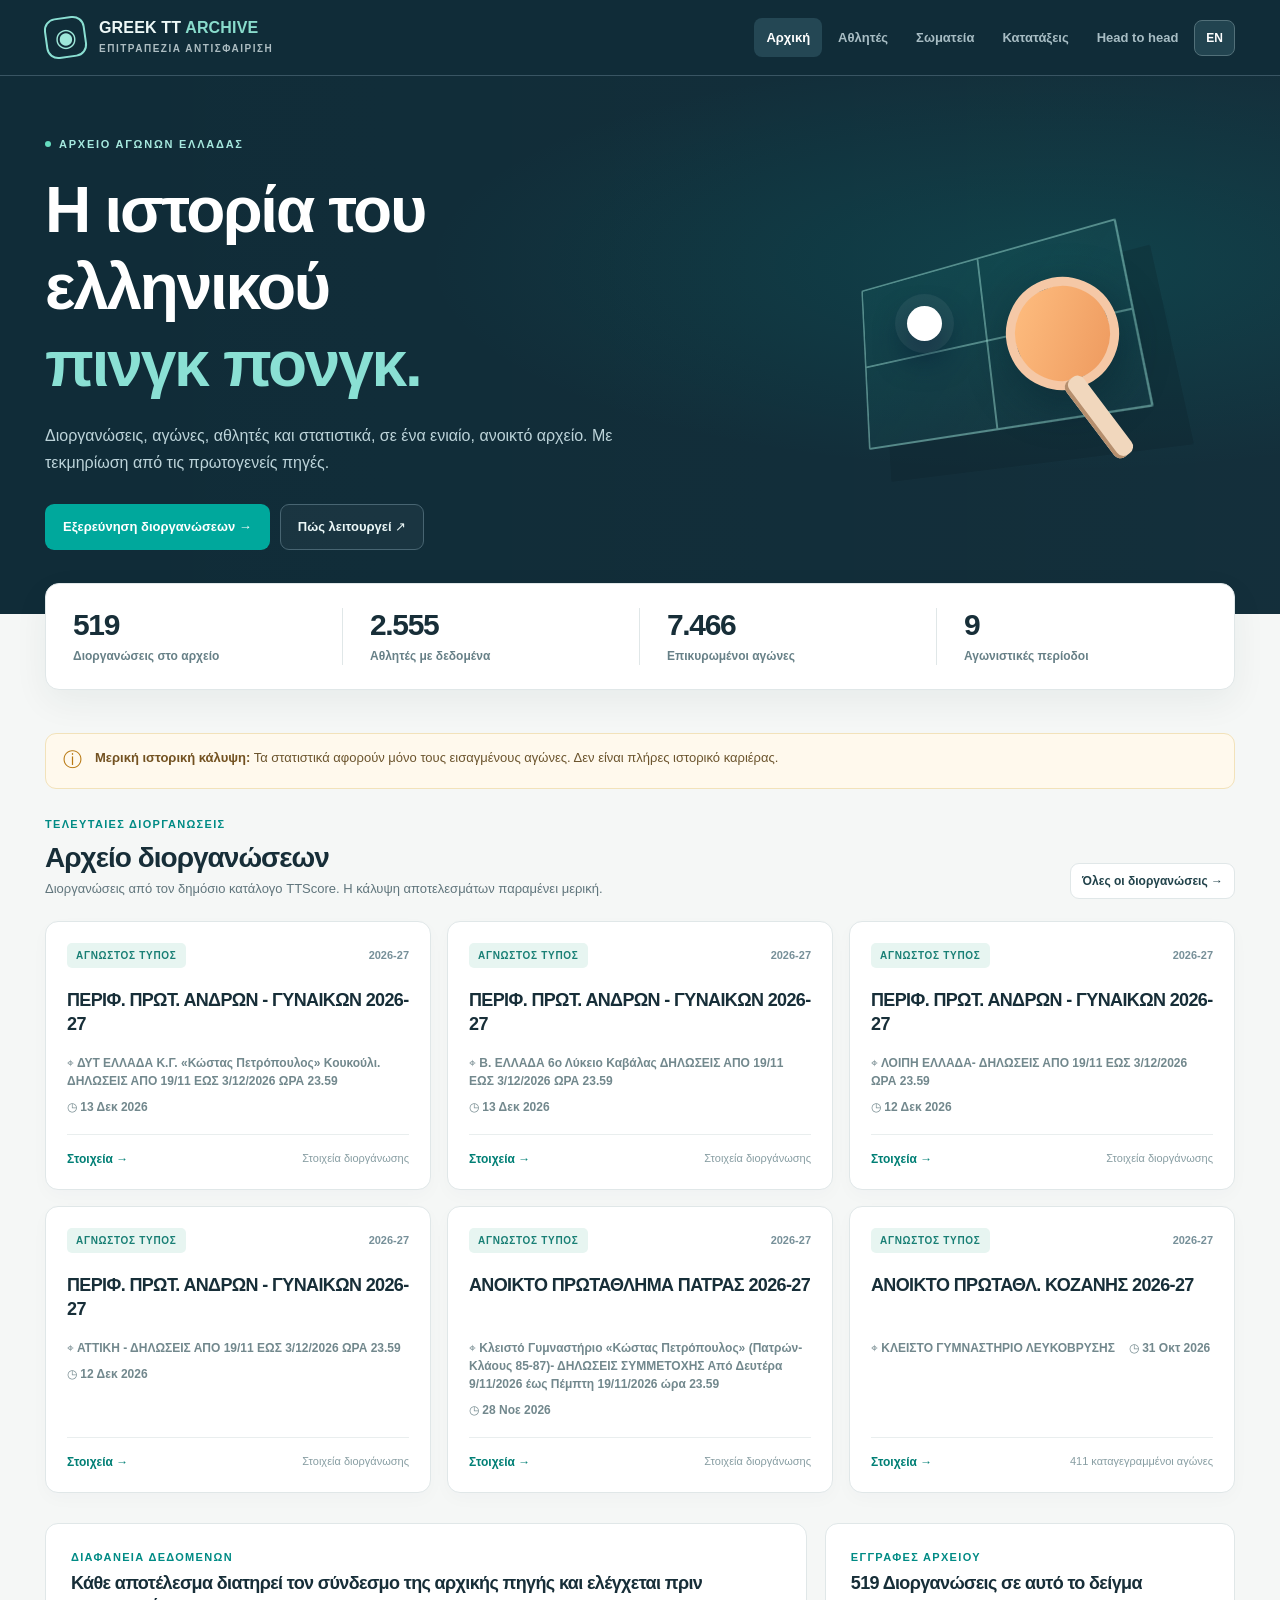
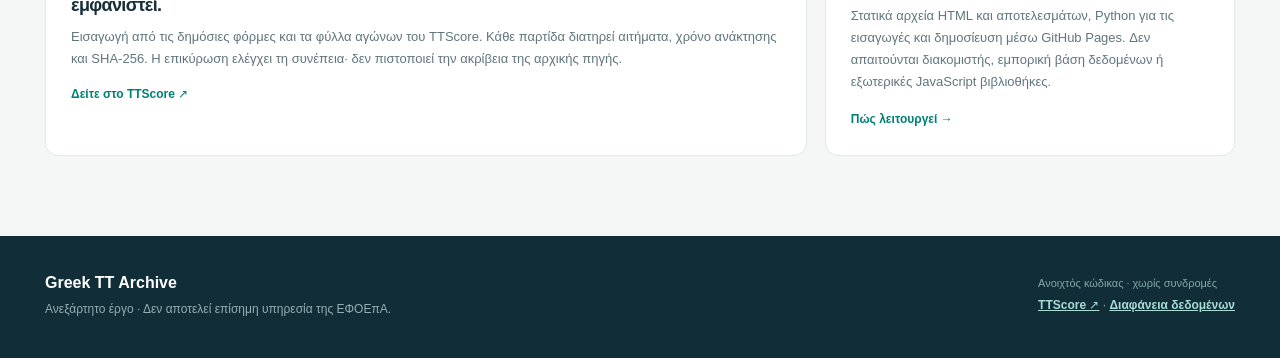
==== index.html @ 1d5e0891 "Publish 7,466 singles matches and announce archive updates Advance the resumable queue to 14 of 481 " ====
<!doctype html>
<html lang="el">
<head>
<meta charset="utf-8">
<meta name="viewport" content="width=device-width, initial-scale=1">
<meta name="color-scheme" content="light">
<meta name="theme-color" content="#102e3c">
<meta name="description" content="Ελληνικό αρχείο επιτραπέζιας αντισφαίρισης: διοργανώσεις, αποτελέσματα, προφίλ, στατιστικά και κατάταξη.">
<title>Greek TT Archive — Ελληνική Επιτραπέζια Αντισφαίριση</title>
<style>:root{--navy:#102c38;--navy2:#183e4a;--teal:#008b85;--teal2:#00b0a6;--ink:#172e38;--muted:#60757c;--line:#e0e7e8;--paper:#fff;--background:#f5f7f6;--orange:#f4ab61;--pill:#e8f6f2;--shadow:0 12px 35px rgba(16,44,56,.06);font-family:Inter,-apple-system,BlinkMacSystemFont,"Segoe UI",Roboto,"Noto Sans",Arial,sans-serif;font-synthesis:none}*{box-sizing:border-box}html{scroll-behavior:smooth}body{margin:0;background:var(--background);color:var(--ink);font-size:15px;line-height:1.5}button,input,select{font:inherit}button{cursor:pointer}button:focus-visible,a:focus-visible,input:focus-visible,select:focus-visible{outline:3px solid #f4ab61;outline-offset:2px}a{color:inherit;text-decoration:none}a:hover{text-decoration:none}svg{display:block}h1,h2,h3,p{margin-top:0}h1,h2,h3{line-height:1.2;letter-spacing:-.035em}h1{font-size:clamp(35px,5vw,64px);font-weight:760}h2{font-size:28px}h3{font-size:18px}p{color:var(--muted)}.container{width:min(1190px,calc(100% - 48px));margin:0 auto}.topbar{background:var(--navy);color:#edf8f7;border-bottom:1px solid #395563;position:sticky;top:0;z-index:50}.top-inner{display:flex;align-items:center;min-height:75px;justify-content:space-between;gap:20px}.brand{display:flex;align-items:center;gap:13px;min-width:0}.brandmark{width:41px;height:41px;border:2px solid #8adfd2;border-radius:12px;display:flex;align-items:center;justify-content:center;transform:rotate(-8deg);font-size:25px;flex-shrink:0;color:#9ee7d9}.brandmark span{transform:rotate(8deg)}.brandtitle{font-size:16px;font-weight:800;letter-spacing:.01em;line-height:1.1}.brandunder{font-size:10px;color:#adbdc2;letter-spacing:.15em;margin-top:5px;font-weight:700}.nav{display:flex;align-items:center;gap:4px}.navlink{background:transparent;color:#a8bdc4;border:0;border-radius:8px;padding:10px 12px;font-size:13px;font-weight:650;white-space:nowrap}.navlink:hover,.navlink.active{background:#244754;color:#fff}.lang{background:#224450;color:#fff;border:1px solid #527079;border-radius:8px;padding:8px 11px;font-size:12px;font-weight:800;white-space:nowrap}.navmobile{display:none}.hero{background:var(--navy);position:relative;color:#fff;overflow:hidden}.hero:before{content:"";position:absolute;inset:0;background:radial-gradient(ellipse at 82% 35%,rgba(0,175,164,.15),transparent 42%),linear-gradient(90deg,transparent,rgba(255,255,255,.014));pointer-events:none}.heroinner{position:relative;display:grid;grid-template-columns:minmax(0,1.15fr) minmax(240px,.85fr);align-items:center;min-height:376px;padding:54px 0 64px;gap:20px}.eyebrow{display:inline-flex;gap:8px;align-items:center;font-size:11px;font-weight:800;letter-spacing:.16em;text-transform:uppercase;color:#a6e9df;margin-bottom:20px}.tiny-dot{width:6px;height:6px;border-radius:50%;background:#65dcbf}.herocopy h1{max-width:740px;margin-bottom:19px}.herocopy h1 strong{color:#8ae0d4}.herocopy>p{color:#bcd3d9;max-width:615px;font-size:16px;line-height:1.7;margin-bottom:28px}.heroart{position:relative;min-height:260px;display:flex;justify-content:center;align-items:center}.court{width:290px;height:180px;position:relative;border:2px solid rgba(151,215,206,.5);transform:perspective(500px) rotateY(-23deg) rotateX(12deg) rotateZ(-12deg);border-radius:2px;background:linear-gradient(135deg,rgba(20,115,112,.16),rgba(52,135,132,.05));box-shadow:25px 35px 0 rgba(8,29,39,.25)}.court:before{content:"";position:absolute;width:2px;height:100%;background:rgba(151,215,206,.5);left:50%}.court:after{content:"";position:absolute;height:2px;width:100%;background:rgba(151,215,206,.5);top:50%}.racket{position:absolute;width:113px;height:113px;background:linear-gradient(130deg,#ffbf81,#ed985d);border:9px solid #f5c8a6;border-radius:50%;transform:rotate(-22deg);left:54%;top:26%;box-shadow:0 14px 45px #051b2670}.racket:after{content:"";position:absolute;height:95px;width:22px;background:#f1d7bd;border-radius:8px;top:91px;left:39px;transform:rotate(-15deg);box-shadow:inset 4px 0 #b68f6e}.ball{position:absolute;width:35px;height:35px;background:white;border-radius:50%;left:34%;top:37%;box-shadow:0 0 0 12px rgba(255,255,255,.06),0 15px 32px #061e36}.heroact{display:flex;gap:10px;align-items:center;flex-wrap:wrap}.primary-btn,.light-btn,.ghost-btn{border-radius:9px;padding:12px 17px;display:inline-flex;gap:8px;align-items:center;justify-content:center;font-size:13px;font-weight:800;border:1px solid transparent;transition:transform .15s,background .15s}.primary-btn{background:#00a89c;color:white}.primary-btn:hover{background:#008e83;transform:translateY(-1px)}.light-btn{color:#ecf8f8;border-color:#486572;background:rgba(255,255,255,.04)}.light-btn:hover{background:rgba(255,255,255,.12)}.ghost-btn{background:#fff;border-color:var(--line);color:#21424a}.ghost-btn:hover{background:#eef5f4}.ghost-btn.small{font-size:12px;padding:8px 11px}.stats-band{margin-top:-31px;position:relative;z-index:2;background:#fff;border:1px solid var(--line);border-radius:14px;box-shadow:var(--shadow);display:grid;grid-template-columns:repeat(4,1fr);padding:24px 0}.stat{padding:0 27px;border-right:1px solid var(--line)}.stat:last-child{border:0}.stat .statnum{font-size:30px;letter-spacing:-.045em;font-weight:800;line-height:1.1}.stat .statlabel{font-size:12px;color:#678087;font-weight:700;margin-top:6px}.main{padding:43px 0 80px}.paneltop{display:flex;justify-content:space-between;align-items:flex-end;gap:16px;margin-bottom:22px}.kicker{display:block;color:var(--teal);font-weight:800;letter-spacing:.12em;font-size:11px;text-transform:uppercase;margin-bottom:8px}.paneltop h2{margin-bottom:4px}.paneltop p{margin:5px 0 0;font-size:13px}.section-title{margin:0}.statusbox{padding:14px 17px;background:#fff9ed;border:1px solid #f2e2ba;border-radius:11px;display:flex;gap:13px;align-items:flex-start;color:#6b542d;font-size:13px;margin-bottom:27px}.statusbox .circle{color:#b87811;font-size:19px;margin-top:-2px}.statusbox strong{color:#735221}.statusbox a{text-decoration:underline}.filters{display:flex;flex-wrap:wrap;align-items:center;gap:9px;margin-bottom:22px}.control{appearance:none;padding:11px 13px;border:1px solid #d9e3e3;background:white;border-radius:9px;color:#29404a;min-height:43px;font-weight:550}.control[type="search"]{min-width:260px;flex:1}.control:focus{outline:2px solid #9bded4;outline-offset:1px}.chip{border:1px solid var(--line);background:white;color:#49646c;font-weight:700;padding:9px 13px;border-radius:999px;white-space:nowrap;font-size:12px}.chip.active,.chip:hover{background:#e1f3ef;color:#007b74;border-color:#b7e2d9}.cards{display:grid;grid-template-columns:repeat(3,minmax(0,1fr));gap:16px}.event-card,.person-card,.club-card{background:white;border:1px solid var(--line);border-radius:13px;padding:21px;box-shadow:0 6px 18px #16394406;display:flex;flex-direction:column;min-width:0;transition:transform .15s,border .15s}.event-card:hover,.person-card:hover,.club-card:hover{border-color:#acd5cd;transform:translateY(-2px)}.event-card-top{display:flex;align-items:center;justify-content:space-between;gap:8px;margin-bottom:20px}.tag{font-size:10px;font-weight:800;letter-spacing:.07em;text-transform:uppercase;padding:5px 9px;border-radius:5px;background:#e7f5f1;color:#197f75}.tag.league{background:#e8effc;color:#42629a}.tag.cup{background:#fff0de;color:#ab611e}.tag.finals{background:#f3e9fb;color:#8c55a4}.date{font-size:11px;color:#779099;font-weight:700}.event-card h3{font-size:18px;line-height:1.35;min-height:51px;margin-bottom:15px;overflow-wrap:anywhere}.event-card-meta{display:flex;flex-wrap:wrap;gap:8px 14px;color:#72888d;font-size:12px;font-weight:600;margin-bottom:18px}.event-card-foot{border-top:1px solid #e9eeee;margin-top:auto;padding-top:15px;display:flex;justify-content:space-between;align-items:center;gap:10px}.text-link{border:0;background:none;padding:0;color:#007f75;font-weight:800;font-size:12px;cursor:pointer;display:inline-flex;align-items:center;gap:5px}.text-link:hover{text-decoration:underline}.smallmuted{color:#879da2;font-size:11px}.proof{display:inline-flex;gap:5px;align-items:center;color:#4f857e;font-weight:750;font-size:11px}.empty{padding:55px 30px;text-align:center;background:#fff;border:1px dashed #d1dcdb;border-radius:13px;grid-column:1/-1}.empty .empty-icon{font-size:36px;opacity:.6;margin-bottom:12px}.empty h3{margin:0 0 9px}.empty p{max-width:490px;margin:0 auto 17px;font-size:13px}.info-grid{display:grid;grid-template-columns:1.3fr .7fr;gap:18px;margin-top:30px}.white-panel{background:#fff;border:1px solid var(--line);border-radius:13px;padding:25px}.white-panel h3{margin-bottom:10px}.white-panel p{font-size:13px;line-height:1.7}.white-panel ul{padding-left:20px;color:#637780;font-size:13px;line-height:1.8}.white-panel ul li::marker{color:var(--teal)}.breadcrumbs{display:flex;align-items:center;gap:8px;font-size:12px;color:#678189;margin-bottom:23px;flex-wrap:wrap}.breadcrumbs a{color:#16847b}.title-detail{font-size:clamp(28px,4vw,44px);margin-bottom:14px}.detail-sub{font-size:14px;color:#637d84}.detailhead{background:#fff;border:1px solid var(--line);border-radius:14px;padding:30px;margin-bottom:24px}.detailhead-top{display:flex;gap:20px;justify-content:space-between;align-items:start}.detail-title-area{max-width:750px}.detail-chips{display:flex;flex-wrap:wrap;gap:8px;margin:14px 0}.detail-chips span{font-size:12px;color:#526b72;background:#f1f6f5;padding:7px 10px;border-radius:7px}.subtabs{display:flex;gap:6px;border-bottom:1px solid var(--line);margin:10px 0 22px;flex-wrap:wrap}.subtab{background:none;border:none;border-bottom:2px solid transparent;padding:12px 15px;color:#698087;font-size:12px;font-weight:800}.subtab.active{border-color:var(--teal);color:var(--teal)}.results-grid{display:grid;grid-template-columns:repeat(3,minmax(0,1fr));gap:12px;margin-bottom:24px}.metric{background:white;border:1px solid var(--line);padding:21px;border-radius:11px}.metric span{display:block;color:#6e858a;font-size:12px;font-weight:650;margin-bottom:7px}.metric strong{font-size:29px;font-weight:800;letter-spacing:-.04em}.table-wrap{overflow-x:auto;border-radius:12px;border:1px solid var(--line);background:white}table{border-collapse:collapse;width:100%;font-size:13px}thead{background:#f1f6f5}th{font-size:11px;text-transform:uppercase;letter-spacing:.04em;text-align:left;color:#637a80;padding:13px 17px;white-space:nowrap}td{padding:13px 17px;border-top:1px solid #edf1f1;color:#314c54;vertical-align:middle}tr:hover td{background:#fbfdfd}td a{color:#00887e;font-weight:750}.score{display:inline-block;padding:4px 10px;background:#e7f5ef;border-radius:7px;font-weight:800;color:#00857a}.muted-score{background:#f2f4f4;color:#84959a}.smalltext{font-size:11px;color:#6f858c}.link-row{display:flex;flex-wrap:wrap;gap:10px;margin-top:15px}.listrow{display:flex;align-items:center;justify-content:space-between;gap:10px;background:#fff;padding:14px 18px;border-bottom:1px solid #e8eeee}.listrow:last-child{border:0}.round-icon{width:36px;height:36px;border-radius:10px;background:#e7f4f0;color:#007e73;display:flex;align-items:center;justify-content:center;font-size:16px;font-weight:800;flex-shrink:0}.listname{font-weight:750;font-size:14px}.listmeta{font-size:11px;color:#6e8189;margin-top:3px}.listmain{display:flex;gap:12px;align-items:center;min-width:0}.compare-selects{display:grid;grid-template-columns:1fr 48px 1fr;align-items:center;gap:13px;margin-bottom:25px}.compare-selects select{width:100%;padding:15px;border:1px solid var(--line);border-radius:10px;background:white}.versus{text-align:center;font-weight:800;color:#719095}.compareline{display:flex;justify-content:space-between;align-items:center;gap:20px;font-weight:750}.comparebar{display:flex;height:13px;overflow:hidden;border-radius:15px;background:#e8eeee;margin:10px 0 22px}.comparebar span:first-child{background:#168f83}.comparebar span:last-child{background:#f3ae7a}.source-note{color:#81959b;font-size:11px;line-height:1.6}.footer{background:#112d38;color:#b9d0d5;padding:35px 0}.footer-inner{display:flex;justify-content:space-between;align-items:center;gap:20px;flex-wrap:wrap}.footer strong{color:#fff}.footer p{color:#96aeb4;font-size:12px;margin:5px 0}.footer a{color:#a7ddd5;text-decoration:underline}.searchpanel{background:white;border:1px solid var(--line);border-radius:14px;padding:18px;margin-bottom:25px;box-shadow:var(--shadow)}.searchpanel input{background:#f8fbfa;width:100%;padding:13px 16px;border:1px solid #dae5e5;border-radius:8px}.searchresults{margin-top:9px}.searchresults:empty{display:none}.search-hit{display:flex;justify-content:space-between;gap:10px;padding:11px;border-radius:7px;align-items:center}.search-hit:hover{background:#edf8f6}.search-hit span{font-weight:750;font-size:13px}.search-hit small{font-size:10px;color:#6e858b}.eyelabel{font-size:11px;letter-spacing:.12em;text-transform:uppercase;font-weight:850;color:#66838a}.progress{display:flex;gap:10px;margin-top:8px;flex-wrap:wrap}.progress span{font-size:11px;padding:6px 10px;background:#eef4f3;border-radius:6px;color:#627c83}.section-header{display:flex;align-items:center;justify-content:space-between;gap:16px;margin:28px 0 15px}.section-header h3{margin:0}.pagination{display:flex;gap:5px;margin-top:20px;align-items:center;justify-content:center}.pagination button{border:1px solid #dde6e6;background:white;border-radius:7px;padding:8px 12px;color:#4c646b}.pagination button.active{background:#e0f3ef;border-color:#9acdc2;color:#00796f}.footer-code{color:#82aaa9;font-size:11px}.toast{position:fixed;bottom:22px;right:22px;background:#173c45;color:#fff;padding:14px 19px;border-radius:11px;z-index:100;box-shadow:0 12px 35px #0002}.sr-only{position:absolute;width:1px;height:1px;padding:0;margin:-1px;overflow:hidden;clip:rect(0,0,0,0);white-space:nowrap;border:0}@media (max-width:940px){.navlink{font-size:12px;padding:9px 8px}.brandunder{letter-spacing:.07em}.cards{grid-template-columns:repeat(2,minmax(0,1fr))}.heroart{transform:scale(.83)}.info-grid{grid-template-columns:1fr}.heroinner{grid-template-columns:1.2fr .8fr}}@media (max-width:700px){.container{width:min(100% - 30px,1190px)}.top-inner{min-height:67px}.nav{gap:2px;overflow-x:auto;max-width:calc(100vw - 175px)}.navlink{display:none}.navlink.navmobile{display:inline-block}.lang{font-size:11px}.brandtitle{font-size:13px}.brandunder{font-size:8px}.brandmark{width:34px;height:34px;font-size:20px}.heroinner{grid-template-columns:1fr;min-height:auto;padding:49px 0 69px}.herocopy h1{font-size:41px}.herocopy>p{font-size:14px}.heroart{display:none}.stats-band{grid-template-columns:repeat(2,1fr);padding:13px 0}.stat{padding:13px 20px}.stat:nth-child(2){border:0}.stat:nth-child(-n+2){border-bottom:1px solid var(--line)}.statnum{font-size:25px!important}.main{padding-top:32px}.cards{grid-template-columns:1fr}.paneltop{align-items:flex-start}.detailhead{padding:21px}.detailhead-top{flex-direction:column}.title-detail{font-size:30px}.results-grid{grid-template-columns:repeat(3,minmax(0,1fr))}.metric{padding:15px 10px}.metric strong{font-size:22px}.compare-selects{grid-template-columns:1fr}.versus{padding:0}.control[type="search"]{min-width:100%}.filters select{flex:1}.white-panel{padding:19px}.footer-inner{align-items:start;flex-direction:column}.event-card h3{min-height:0}}@media (prefers-reduced-motion:reduce){*,*:before,*:after{scroll-behavior:auto!important;transition:none!important}}
/* Keep all sections reachable on mobile; allow the navigation row to scroll. */
body{font-size:16px}.smalltext,.source-note,.listmeta,.progress span{font-size:13px}
button:disabled{opacity:.45;cursor:default}details{font-size:13px;max-width:220px}summary{cursor:pointer;color:var(--teal)}
@media(max-width:700px){.top-inner{flex-wrap:wrap;padding:10px 0;gap:8px}.nav{width:100%;max-width:100%;padding-bottom:4px}.navlink,.navlink.navmobile{display:inline-block;font-size:13px;flex-shrink:0}.brandunder{font-size:10px}.compare-selects select{min-width:0}.filters{flex-wrap:wrap}.statusbox{font-size:14px}}
.brandtitle,.brandunder{display:block}
</style>
</head>
<body>
<div id="app"></div>
<script type="application/json" id="site-data">{"events":[{"id":"ttscore-902","name":"ΠΕΡΙΦ. ΠΡΩΤ. ΑΝΔΡΩΝ - ΓΥΝΑΙΚΩΝ 2026-27","season":"2026-27","source_url":"https://app.ttscore.io/customer/24/event/902","end_date":"2026-12-13","region":"ΔΥΤ ΕΛΛΑΔΑ Κ.Γ. «Κώστας Πετρόπουλος» Κουκούλι. ΔΗΛΩΣΕΙΣ ΑΠΟ 19/11 ΕΩΣ 3/12/2026 ΩΡΑ 23.59","source_id":"400095ff0ee1d9a1676d32fa2992d3f78aff692ab678dc8ab12194669a68dca1","source_status":"retrieved_event_metadata","start_date":"2026-12-13","type":""},{"id":"ttscore-900","name":"ΠΕΡΙΦ. ΠΡΩΤ. ΑΝΔΡΩΝ - ΓΥΝΑΙΚΩΝ 2026-27","season":"2026-27","source_url":"https://app.ttscore.io/customer/24/event/900","end_date":"2026-12-13","region":"Β. ΕΛΛΑΔΑ 6ο Λύκειο Καβάλας ΔΗΛΩΣΕΙΣ ΑΠΟ 19/11 ΕΩΣ 3/12/2026 ΩΡΑ 23.59","source_id":"400095ff0ee1d9a1676d32fa2992d3f78aff692ab678dc8ab12194669a68dca1","source_status":"retrieved_event_metadata","start_date":"2026-12-13","type":""},{"id":"ttscore-903","name":"ΠΕΡΙΦ. ΠΡΩΤ. ΑΝΔΡΩΝ - ΓΥΝΑΙΚΩΝ 2026-27","season":"2026-27","source_url":"https://app.ttscore.io/customer/24/event/903","end_date":"2026-12-13","region":"ΛΟΙΠΗ ΕΛΛΑΔΑ- ΔΗΛΩΣΕΙΣ ΑΠΟ 19/11 ΕΩΣ 3/12/2026 ΩΡΑ 23.59","source_id":"400095ff0ee1d9a1676d32fa2992d3f78aff692ab678dc8ab12194669a68dca1","source_status":"retrieved_event_metadata","start_date":"2026-12-12","type":""},{"id":"ttscore-901","name":"ΠΕΡΙΦ. ΠΡΩΤ. ΑΝΔΡΩΝ - ΓΥΝΑΙΚΩΝ 2026-27","season":"2026-27","source_url":"https://app.ttscore.io/customer/24/event/901","end_date":"2026-12-13","region":"ΑΤΤΙΚΗ - ΔΗΛΩΣΕΙΣ ΑΠΟ 19/11 ΕΩΣ 3/12/2026 ΩΡΑ 23.59","source_id":"400095ff0ee1d9a1676d32fa2992d3f78aff692ab678dc8ab12194669a68dca1","source_status":"retrieved_event_metadata","start_date":"2026-12-12","type":""},{"id":"ttscore-899","name":"ΑΝΟΙΚΤΟ ΠΡΩΤΑΘΛΗΜΑ ΠΑΤΡΑΣ 2026-27","season":"2026-27","source_url":"https://app.ttscore.io/customer/24/event/899","end_date":"2026-11-29","region":"Κλειστό Γυμναστήριο «Κώστας Πετρόπουλος» (Πατρών-Κλάους 85-87)- ΔΗΛΩΣΕΙΣ ΣΥΜΜΕΤΟΧΗΣ Από Δευτέρα 9/11/2026 έως Πέμπτη 19/11/2026 ώρα 23.59","source_id":"400095ff0ee1d9a1676d32fa2992d3f78aff692ab678dc8ab12194669a68dca1","source_status":"retrieved_event_metadata","start_date":"2026-11-28","type":""},{"id":"ttscore-898","name":"ΑΝΟΙΚΤΟ ΠΡΩΤΑΘΛ. ΚΟΖΑΝΗΣ 2026-27","season":"2026-27","source_url":"https://app.ttscore.io/customer/24/event/898","end_date":"2026-11-01","region":"ΚΛΕΙΣΤΟ ΓΥΜΝΑΣΤΗΡΙΟ ΛΕΥΚΟΒΡΥΣΗΣ","source_id":"400095ff0ee1d9a1676d32fa2992d3f78aff692ab678dc8ab12194669a68dca1","source_status":"retrieved_event_metadata","start_date":"2026-10-31","type":""},{"id":"ttscore-897","name":"ΑΝΟΙΚΤΟ ΠΡΩΤΑΘΛΗΜΑ ΑΣ ΠΕΡΑ 2026","season":"2026-27","source_url":"https://app.ttscore.io/customer/24/event/897","end_date":"2026-10-11","region":"Βυζαντινό Αθλητικό Κέντρο (Μεγάλης του Γένους Σχολής 10, Άλιμος) ΔΗΛΩΣΕΙΣ 21/9-1/10/2026","source_id":"400095ff0ee1d9a1676d32fa2992d3f78aff692ab678dc8ab12194669a68dca1","source_status":"retrieved_event_metadata","start_date":"2026-10-10","type":""},{"id":"ttscore-885","name":"Α΄ ΤΟΠΙΚΟ ΑΝΔΡΩΝ ΔΥΤ ΕΛΛΑΔΑ 2026-27","season":"2026-27","source_url":"https://app.ttscore.io/customer/24/event/885","end_date":"2027-02-21","region":"ΚΓ ΤΟΦΑΛΟΣ","source_id":"400095ff0ee1d9a1676d32fa2992d3f78aff692ab678dc8ab12194669a68dca1","source_status":"retrieved_event_metadata","start_date":"2026-09-26","type":""},{"id":"ttscore-884","name":"Α΄ ΤΟΠΙΚΟ ΑΝΔΡΩΝ Β ΕΛΛΑΔΑ 2026-27","season":"2026-27","source_url":"https://app.ttscore.io/customer/24/event/884","end_date":"2027-02-21","region":"ΔΗΛΩΣΕΙΣ ΣΥΜΜΕΤΟΧΗΣ 17 ΕΩΣ 25 ΑΥΓΟΥΣΤΟΥ 2026 - ΩΡΑ 23.59","source_id":"400095ff0ee1d9a1676d32fa2992d3f78aff692ab678dc8ab12194669a68dca1","source_status":"retrieved_event_metadata","start_date":"2026-09-26","type":""},{"id":"ttscore-883","name":"Ε΄ ΤΟΠΙΚΟ ΑΝΔΡΩΝ ΑΤΤΙΚΗ 2026-27","season":"2026-27","source_url":"https://app.ttscore.io/customer/24/event/883","end_date":"2027-02-21","region":"ΔΗΛΩΣΕΙΣ ΣΥΜΜΕΤΟΧΗΣ 17 ΕΩΣ 25 ΑΥΓΟΥΣΤΟΥ 2026 - ΩΡΑ 23.59","source_id":"400095ff0ee1d9a1676d32fa2992d3f78aff692ab678dc8ab12194669a68dca1","source_status":"retrieved_event_metadata","start_date":"2026-09-26","type":""},{"id":"ttscore-882","name":"Δ΄ ΤΟΠΙΚΟ ΑΝΔΡΩΝ ΑΤΤΙΚΗ 2026-27","season":"2026-27","source_url":"https://app.ttscore.io/customer/24/event/882","end_date":"2027-02-21","region":"ΔΗΛΩΣΕΙΣ ΣΥΜΜΕΤΟΧΗΣ 17 ΕΩΣ 25 ΑΥΓΟΥΣΤΟΥ 2026 - ΩΡΑ 23.59","source_id":"400095ff0ee1d9a1676d32fa2992d3f78aff692ab678dc8ab12194669a68dca1","source_status":"retrieved_event_metadata","start_date":"2026-09-26","type":""},{"id":"ttscore-881","name":"Γ΄ ΤΟΠΙΚΟ ΑΝΔΡΩΝ ΑΤΤΙΚΗ 2026-27","season":"2026-27","source_url":"https://app.ttscore.io/customer/24/event/881","end_date":"2027-02-21","region":"ΔΗΛΩΣΕΙΣ ΣΥΜΜΕΤΟΧΗΣ 17 ΕΩΣ 25 ΑΥΓΟΥΣΤΟΥ 2026 - ΩΡΑ 23.59","source_id":"400095ff0ee1d9a1676d32fa2992d3f78aff692ab678dc8ab12194669a68dca1","source_status":"retrieved_event_metadata","start_date":"2026-09-26","type":""},{"id":"ttscore-880","name":"Β΄ ΤΟΠΙΚΟ ΑΝΔΡΩΝ ΑΤΤΙΚΗ 2026-27","season":"2026-27","source_url":"https://app.ttscore.io/customer/24/event/880","end_date":"2027-02-21","region":"ΔΗΛΩΣΕΙΣ ΣΥΜΜΕΤΟΧΗΣ 17 ΕΩΣ 25 ΑΥΓΟΥΣΤΟΥ 2026 - ΩΡΑ 23.59","source_id":"400095ff0ee1d9a1676d32fa2992d3f78aff692ab678dc8ab12194669a68dca1","source_status":"retrieved_event_metadata","start_date":"2026-09-26","type":""},{"id":"ttscore-879","name":"Α΄ ΤΟΠΙΚΟ ΑΝΔΡΩΝ ΑΤΤΙΚΗΣ 2026-27","season":"2026-27","source_url":"https://app.ttscore.io/customer/24/event/879","end_date":"2027-02-21","region":"ΔΗΛΩΣΕΙΣ ΣΥΜΜΕΤΟΧΗΣ 17 ΕΩΣ 25 ΑΥΓΟΥΣΤΟΥ 2026 - ΩΡΑ 23.59","source_id":"400095ff0ee1d9a1676d32fa2992d3f78aff692ab678dc8ab12194669a68dca1","source_status":"retrieved_event_metadata","start_date":"2026-09-26","type":""},{"id":"ttscore-878","name":"Β΄ΕΘΝΙΚΗ ΑΝΔΡΩΝ ΛΟΙΠΗ ΧΩΡΑ 2026-27","season":"2026-27","source_url":"https://app.ttscore.io/customer/24/event/878","end_date":"2027-02-21","region":"ΔΗΛΩΣΕΙΣ ΣΥΜΜΕΤΟΧΗΣ 17 ΕΩΣ 25 ΑΥΓΟΥΣΤΟΥ 2026 - ΩΡΑ 23.59","source_id":"400095ff0ee1d9a1676d32fa2992d3f78aff692ab678dc8ab12194669a68dca1","source_status":"retrieved_event_metadata","start_date":"2026-09-26","type":""},{"id":"ttscore-877","name":"Β΄ΕΘΝΙΚΗ ΓΥΝΑΙΚΩΝ ΛΟΙΠΗ ΧΩΡΑ 2026-27","season":"2026-27","source_url":"https://app.ttscore.io/customer/24/event/877","end_date":"2027-02-21","region":"ΔΗΛΩΣΕΙΣ ΣΥΜΜΕΤΟΧΗΣ 17 ΕΩΣ 25 ΑΥΓΟΥΣΤΟΥ 2026 - ΩΡΑ 23.59","source_id":"400095ff0ee1d9a1676d32fa2992d3f78aff692ab678dc8ab12194669a68dca1","source_status":"retrieved_event_metadata","start_date":"2026-09-26","type":""},{"id":"ttscore-876","name":"Β΄ΕΘΝΙΚΗ ΓΥΝΑΙΚΩΝ ΔΥΤ. ΕΛΛΑΔΑΣ 2026-27","season":"2026-27","source_url":"https://app.ttscore.io/customer/24/event/876","end_date":"2027-02-21","region":"ΚΓ ΤΟΦΑΛΟΣ","source_id":"400095ff0ee1d9a1676d32fa2992d3f78aff692ab678dc8ab12194669a68dca1","source_status":"retrieved_event_metadata","start_date":"2026-09-26","type":""},{"id":"ttscore-875","name":"Β΄ΕΘΝΙΚΗ ΑΝΔΡΩΝ ΔΥΤ ΕΛΛΑΔΑΣ 2026-27","season":"2026-27","source_url":"https://app.ttscore.io/customer/24/event/875","end_date":"2027-02-21","region":"ΚΓ ΤΟΦΑΛΟΣ","source_id":"400095ff0ee1d9a1676d32fa2992d3f78aff692ab678dc8ab12194669a68dca1","source_status":"retrieved_event_metadata","start_date":"2026-09-26","type":""},{"id":"ttscore-874","name":"Β΄ΕΘΝΙΚΗ ΑΝΔΡΩΝ Β. ΕΛΛΑΔΑ 2026-27","season":"2026-27","source_url":"https://app.ttscore.io/customer/24/event/874","end_date":"2027-02-21","region":"ΔΗΛΩΣΕΙΣ ΣΥΜΜΕΤΟΧΗΣ 17 ΕΩΣ 25 ΑΥΓΟΥΣΤΟΥ 2026 - ΩΡΑ 23.59","source_id":"400095ff0ee1d9a1676d32fa2992d3f78aff692ab678dc8ab12194669a68dca1","source_status":"retrieved_event_metadata","start_date":"2026-09-26","type":""},{"id":"ttscore-873","name":"Β΄ ΕΘΝΙΚΗ ΓΥΝΑΙΚΩΝ Β. ΕΛΛΑΔΑ 2026-27","season":"2026-27","source_url":"https://app.ttscore.io/customer/24/event/873","end_date":"2027-02-21","region":"ΔΗΛΩΣΕΙΣ ΣΥΜΜΕΤΟΧΗΣ 17 ΕΩΣ 25 ΑΥΓΟΥΣΤΟΥ 2026 - ΩΡΑ 23.59","source_id":"400095ff0ee1d9a1676d32fa2992d3f78aff692ab678dc8ab12194669a68dca1","source_status":"retrieved_event_metadata","start_date":"2026-09-26","type":""},{"id":"ttscore-872","name":"Β΄ ΕΘΝΙΚΗ ΓΥΝΑΙΚΩΝ ΑΤΤΙΚΗΣ 2026-27","season":"2026-27","source_url":"https://app.ttscore.io/customer/24/event/872","end_date":"2027-02-21","region":"ΔΗΛΩΣΕΙΣ ΣΥΜΜΕΤΟΧΗΣ 17 ΕΩΣ 25 ΑΥΓΟΥΣΤΟΥ 2026 - ΩΡΑ 23.59","source_id":"400095ff0ee1d9a1676d32fa2992d3f78aff692ab678dc8ab12194669a68dca1","source_status":"retrieved_event_metadata","start_date":"2026-09-26","type":""},{"id":"ttscore-871","name":"Β ΕΘΝΙΚΗ ΑΝΔΡΩΝ ΑΤΤΙΚΗΣ 2026-27","season":"2026-27","source_url":"https://app.ttscore.io/customer/24/event/871","end_date":"2027-02-21","region":"ΔΗΛΩΣΕΙΣ ΣΥΜΜΕΤΟΧΗΣ 17 ΕΩΣ 25 ΑΥΓΟΥΣΤΟΥ 2026- ΩΡΑ 23.59","source_id":"400095ff0ee1d9a1676d32fa2992d3f78aff692ab678dc8ab12194669a68dca1","source_status":"retrieved_event_metadata","start_date":"2026-09-26","type":""},{"id":"ttscore-870","name":"Α2 ΓΥΝΑΙΚΩΝ 2026-27","season":"2026-27","source_url":"https://app.ttscore.io/customer/24/event/870","end_date":"2027-02-21","region":"ΔΗΛΩΣΕΙΣ ΣΥΜΜΕΤΟΧΗΣ 17 ΕΩΣ 25 ΑΥΓΟΥΣΤΟΥ 2026- ΩΡΑ 23.59","source_id":"400095ff0ee1d9a1676d32fa2992d3f78aff692ab678dc8ab12194669a68dca1","source_status":"retrieved_event_metadata","start_date":"2026-09-26","type":""},{"id":"ttscore-869","name":"Α2 ΑΝΔΡΩΝ 2026-27","season":"2026-27","source_url":"https://app.ttscore.io/customer/24/event/869","end_date":"2027-02-21","region":"ΔΗΛΩΣΕΙΣ ΣΥΜΜΕΤΟΧΗΣ 17 ΕΩΣ 25 ΑΥΓΟΥΣΤΟΥ 2026- ΩΡΑ 23.59","source_id":"400095ff0ee1d9a1676d32fa2992d3f78aff692ab678dc8ab12194669a68dca1","source_status":"retrieved_event_metadata","start_date":"2026-09-26","type":""},{"id":"ttscore-868","name":"Α1 ΓΥΝΑΙΚΩΝ 2026-27","season":"2026-27","source_url":"https://app.ttscore.io/customer/24/event/868","end_date":"2027-02-21","region":"ΔΗΛΩΣΕΙΣ ΣΥΜΜΕΤΟΧΗΣ 17 ΕΩΣ 25 ΑΥΓΟΥΣΤΟΥ 2026- ΩΡΑ 23.59","source_id":"400095ff0ee1d9a1676d32fa2992d3f78aff692ab678dc8ab12194669a68dca1","source_status":"retrieved_event_metadata","start_date":"2026-09-26","type":""},{"id":"ttscore-867","name":"Α1 ΑΝΔΡΩΝ 2026-27","season":"2026-27","source_url":"https://app.ttscore.io/customer/24/event/867","end_date":"2027-02-21","region":"ΔΗΛΩΣΕΙΣ ΣΥΜΜΕΤΟΧΗΣ 17 ΕΩΣ 25 ΑΥΓΟΥΣΤΟΥ 2026- ΩΡΑ 23.59","source_id":"400095ff0ee1d9a1676d32fa2992d3f78aff692ab678dc8ab12194669a68dca1","source_status":"retrieved_event_metadata","start_date":"2026-09-26","type":""},{"id":"ttscore-864","name":"ΜΠΑΡΑΖ ΑΝΟΔΟΥ Α2 ΑΝΔΡΩΝ ΓΥΝΑΙΚΩΝ 25-26","season":"2025-26","source_url":"https://app.ttscore.io/customer/24/event/864","end_date":"2026-05-17","region":"ΣΕΦ ΑΤΤΙΚΗ","source_id":"edef9db325a7e5facee420b16b5e7029d209f098b8df1cf8dbc0022c1ca64201","source_status":"retrieved_event_metadata","start_date":"2026-05-16","type":""},{"id":"ttscore-862","name":"ΜΠΑΡΑΖ ΑΝΟΔΟΥ-ΠΑΡΑΜΟΝΗΣ Α1 Α2 25-26","season":"2025-26","source_url":"https://app.ttscore.io/customer/24/event/862","end_date":"2026-05-17","region":"ΣΕΦ- ΑΤΤΙΚΗ","source_id":"edef9db325a7e5facee420b16b5e7029d209f098b8df1cf8dbc0022c1ca64201","source_status":"retrieved_event_metadata","start_date":"2026-05-16","type":""},{"id":"ttscore-865","name":"ΠΡΟΜΠΑΡΑΖ ΛΟΙΠΗΣ ΧΩΡΑΣ ΑΝΔΡΩΝ 25-26","season":"2025-26","source_url":"https://app.ttscore.io/customer/24/event/865","end_date":"2026-05-15","region":"ΣΕΦ- ΑΤΤΙΚΗ","source_id":"edef9db325a7e5facee420b16b5e7029d209f098b8df1cf8dbc0022c1ca64201","source_status":"retrieved_event_metadata","start_date":"2026-05-14","type":""},{"id":"ttscore-861","name":"ΠΠ ΜΙΝΙ ΠΑΜΠΑΙΔΩΝ-ΠΑΓΚΟΡΑΣΙΔΩΝ 2025-26","season":"2025-26","source_url":"https://app.ttscore.io/customer/24/event/861","end_date":"2026-05-09","region":"ΔΑΚ ΠΟΛΥΓΥΡΟΥ- ΔΗΛΩΣΕΙΣ 22/4 ΩΣ 29/4/2026 ΩΡΑ 16.00","source_id":"edef9db325a7e5facee420b16b5e7029d209f098b8df1cf8dbc0022c1ca64201","source_status":"retrieved_event_metadata","start_date":"2026-05-09","type":""},{"id":"ttscore-860","name":"ΠΠ ΠΑΜΠΑΙΔΩΝ ΠΑΓΚΟΡΑΣΙΔΩΝ 2025-26","season":"2025-26","source_url":"https://app.ttscore.io/customer/24/event/860","end_date":"2026-05-11","region":"ΔΑΚ ΠΟΛΥΓΥΡΟΥ- ΔΗΛΩΣΕΙΣ ΟΜΑΔ- ΑΤΟΜ 22/4 ΩΣ 29/4/2026 ΩΡΑ 16.00 ΚΑΙ ΔΙΠΛΑ-ΜΙΚΤΑ ΩΣ 1/5/2026 ΩΡΑ 16.00","source_id":"edef9db325a7e5facee420b16b5e7029d209f098b8df1cf8dbc0022c1ca64201","source_status":"retrieved_event_metadata","start_date":"2026-05-08","type":""},{"id":"ttscore-858","name":"Α ΤΟΠΙΚΟ ΑΝΔΡΩΝ ΔΥΤ ΕΛΛΑΔΑΣ PLΑY OFF","season":"2025-26","source_url":"https://app.ttscore.io/customer/24/event/858","end_date":"2026-05-03","region":"ΚΓ ΤΟΦΑΛΟΣ - ΠΑΤΡΑ","source_id":"edef9db325a7e5facee420b16b5e7029d209f098b8df1cf8dbc0022c1ca64201","source_status":"retrieved_event_metadata","start_date":"2026-05-02","type":""},{"id":"ttscore-857","name":"ΤΕΛΙΚΟΣ ΑΝΟΙΚΤΩΝ ΠΡΩΤΑΘΛΗΜΑΤΩΝ 2025-26","season":"2025-26","type":"","region":"ΔΑΚ ΦΛΩΡΙΝΑΣ- ΔΗΛΩΣΕΙΣ ΕΩΣ 16/4/2026 ΩΡΑ 16.00","start_date":"2026-04-25","end_date":"2026-04-26","source_url":"https://app.ttscore.io/customer/24/event/857","source_status":"retrieved_event_metadata","source_id":"edef9db325a7e5facee420b16b5e7029d209f098b8df1cf8dbc0022c1ca64201"},{"id":"ttscore-855","name":"ΠΑΝΕΛ. ΠΡΩΤ/ΜΑ ΠΑΙΔΩΝ-ΚΟΡΑΣΙΔΩΝ 2025-26","season":"2025-26","source_url":"https://app.ttscore.io/customer/24/event/855","end_date":"2026-04-19","region":"ΠΑΤΡΑ-ΔΚΓ ΠΑΝ ΑΛΕΞΙΩΤΙΣΣΑΣ-ΔΗΛΩΣΕΙΣ ΑΤΟΜ-ΟΜΑΔ ΩΣ 8/4 ΩΡΑ 16.00 ΔΙΠΛΑ ΩΣ 10/4 ΩΡΑ 16.00","source_id":"edef9db325a7e5facee420b16b5e7029d209f098b8df1cf8dbc0022c1ca64201","source_status":"retrieved_event_metadata","start_date":"2026-04-16","type":""},{"id":"ttscore-850","name":"ΠΠ ΕΦΗΒΩΝ ΝΕΑΝΙΔΩΝ 2025-26","season":"2025-26","source_url":"https://app.ttscore.io/customer/24/event/850","end_date":"2026-04-07","region":"ΚΓ ΜΙΧ. ΠΑΡΑΣΚΕΥΟΠΟΥΛΟΣ","source_id":"edef9db325a7e5facee420b16b5e7029d209f098b8df1cf8dbc0022c1ca64201","source_status":"retrieved_event_metadata","start_date":"2026-04-04","type":""},{"id":"ttscore-847","name":"Β ΕΘΝΙΚΗ Α-Γ ΔΥΤ ΕΛΛΑΔΑΣ PLAY OFF 25-26","season":"2025-26","source_url":"https://app.ttscore.io/customer/24/event/847","end_date":"2026-03-29","region":"ΔΥΤ ΕΛΛΑΔΑ- ΥΠΟΓΕΙΟΣ ΧΩΡΟΣ ΤΟΦΑΛΟΣ","source_id":"edef9db325a7e5facee420b16b5e7029d209f098b8df1cf8dbc0022c1ca64201","source_status":"retrieved_event_metadata","start_date":"2026-03-29","type":""},{"id":"ttscore-853","name":"Α2 ΑΝΔΡΩΝ - ΓΥΝΑΙΚΩΝ PLAY OFF","season":"2025-26","source_url":"https://app.ttscore.io/customer/24/event/853","end_date":"2026-03-29","region":"ΣΕΦ","source_id":"edef9db325a7e5facee420b16b5e7029d209f098b8df1cf8dbc0022c1ca64201","source_status":"retrieved_event_metadata","start_date":"2026-03-28","type":""},{"id":"ttscore-852","name":"Α1 ΑΝΔΡΩΝ ΓΥΝΑΙΚΩΝ PLAY-OFF","season":"2025-26","source_url":"https://app.ttscore.io/customer/24/event/852","end_date":"2026-05-30","region":"ΣΕΦ","source_id":"edef9db325a7e5facee420b16b5e7029d209f098b8df1cf8dbc0022c1ca64201","source_status":"retrieved_event_metadata","start_date":"2026-03-28","type":""},{"id":"ttscore-849","name":"B ΕΘΝΙΚΗ Α-Γ PLAYOFF ΑΤΤΙΚΗΣ","season":"2025-26","source_url":"https://app.ttscore.io/customer/24/event/849","end_date":"2026-03-29","region":"ΒΥΖΑΝΤΙΝΟ ΑΘΛΗΤΙΚΟ ΚΕΝΤΡΟ","source_id":"edef9db325a7e5facee420b16b5e7029d209f098b8df1cf8dbc0022c1ca64201","source_status":"retrieved_event_metadata","start_date":"2026-03-28","type":""},{"id":"ttscore-848","name":"ΤΟΠΙΚΑ ΑΤΤΙΚΗΣ PLAY OFF 2025-26","season":"2025-26","source_url":"https://app.ttscore.io/customer/24/event/848","end_date":"2026-03-29","region":"ΒΥΖΑΝΤΙΝΟ ΑΘΛΗΤΙΚΟ ΚΕΝΤΡΟ","source_id":"edef9db325a7e5facee420b16b5e7029d209f098b8df1cf8dbc0022c1ca64201","source_status":"retrieved_event_metadata","start_date":"2026-03-28","type":""},{"id":"ttscore-839","name":"ΠΑΝΕΛ ΠΡΩΤ/ΜΑ ΑΝΔΡΩΝ - ΓΥΝΑΙΚΩΝ 25-26","season":"2025-26","source_url":"https://app.ttscore.io/customer/24/event/839","end_date":"2026-03-22","region":"ΑΤΤΙΚΗ ΣΕΦ- ΔΗΛΩΣΕΙΣ ΑΤΟΜΙΚΑ 4/3 ΩΣ 11/3 ΩΡΑ 16.00 ΔΙΠΛΑ 4/3 ΩΣ 13/3 ΩΡΑ 16.00","source_id":"edef9db325a7e5facee420b16b5e7029d209f098b8df1cf8dbc0022c1ca64201","source_status":"retrieved_event_metadata","start_date":"2026-03-20","type":""},{"id":"ttscore-832","name":"ΑΝΟΙΚΤΟ ΠΡΩΤΆΘΛΗΜΑ ΑΘΗΝΑΣ_2 2025-26","season":"2025-26","source_url":"https://app.ttscore.io/customer/24/event/832","end_date":"2026-03-15","region":"ΣΕΦ ΑΤΤΙΚΗ- ΔΗΛΩΣΕΙΣ ΑΠΟ 26/2 ΕΩΣ 5/3/2026 ΩΡΑ 16.00","source_id":"edef9db325a7e5facee420b16b5e7029d209f098b8df1cf8dbc0022c1ca64201","source_status":"retrieved_event_metadata","start_date":"2026-03-14","type":""},{"id":"ttscore-842","name":"A΄ΤΟΠΙΚΟ ΑΝΔ.25-26 PLAY OFF ΘΕΣΕΙΣ 7-12","season":"2025-26","source_url":"https://app.ttscore.io/customer/24/event/842","end_date":"2026-03-08","region":"ΚΑΒΑΛΑ- 6ο ΛΥΚΕΙΟ ΚΑΒΑΛΑΣ","source_id":"edef9db325a7e5facee420b16b5e7029d209f098b8df1cf8dbc0022c1ca64201","source_status":"retrieved_event_metadata","start_date":"2026-03-07","type":""},{"id":"ttscore-841","name":"Α΄ΤΟΠΙΚΟ ΑΝΔ.25-26 PLAY OFF ΘΕΣΕΙΣ 1-6","season":"2025-26","source_url":"https://app.ttscore.io/customer/24/event/841","end_date":"2026-03-08","region":"ΚΑΒΑΛΑ - 6o ΛΥΚΕΙΟ ΚΑΒΑΛΑΣ","source_id":"edef9db325a7e5facee420b16b5e7029d209f098b8df1cf8dbc0022c1ca64201","source_status":"retrieved_event_metadata","start_date":"2026-03-07","type":""},{"id":"ttscore-840","name":"Β ΕΘΝΙΚΗ Α-Γ Β ΕΛΛΑΔΑ PLAYOFF 25-26","season":"2025-26","source_url":"https://app.ttscore.io/customer/24/event/840","end_date":"2026-03-29","region":"ΘΕΣΕΙΣ 1-4 ΚΑΒΑΛΑ - ΘΕΣΕΙΣ 5-8 ΒΕΡΟΙΑ","source_id":"edef9db325a7e5facee420b16b5e7029d209f098b8df1cf8dbc0022c1ca64201","source_status":"retrieved_event_metadata","start_date":"2026-03-07","type":""},{"id":"ttscore-835","name":"ΠΕΡ. ΠΡΩΤ. ΠΑΜΠΑΙΔΩΝ - ΠΑΓΚΟΡΑΣΙΔΩΝ","season":"2025-26","source_url":"https://app.ttscore.io/customer/24/event/835","end_date":"2026-03-01","region":"Κ.Γ. «Κώστας Πετρόπουλος» ΔΗΛΩΣΕΙΣ 5/2-19/2/2026 ΩΡΑ 16.00","source_id":"edef9db325a7e5facee420b16b5e7029d209f098b8df1cf8dbc0022c1ca64201","source_status":"retrieved_event_metadata","start_date":"2026-03-01","type":""},{"id":"ttscore-836","name":"ΠΕΡ. ΠΡΩΤ. ΠΑΜΠΑΙΔΩΝ - ΠΑΓΚΟΡΑΣΙΔΩΝ","season":"2025-26","source_url":"https://app.ttscore.io/customer/24/event/836","end_date":"2026-03-01","region":"ΚΛΕΙΣΤΟ ΚΑΜΠΟΧΩΡΩΝ ΔΗΛΩΣΕΙΣ 5/2-19/2/2026","source_id":"edef9db325a7e5facee420b16b5e7029d209f098b8df1cf8dbc0022c1ca64201","source_status":"retrieved_event_metadata","start_date":"2026-02-28","type":""},{"id":"ttscore-834","name":"ΠΕΡ. ΠΡΩΤ. ΠΑΜΠΑΙΔΩΝ - ΠΑΓΚΟΡΑΣΙΔΩΝ","season":"2025-26","source_url":"https://app.ttscore.io/customer/24/event/834","end_date":"2026-02-28","region":"6ο ΛΥΚΕΙΟ ΚΑΒΑΛΑΣ ΔΗΛΩΣΕΙΣ 5/2-19/2/2026 ΩΡΑ 16.00","source_id":"edef9db325a7e5facee420b16b5e7029d209f098b8df1cf8dbc0022c1ca64201","source_status":"retrieved_event_metadata","start_date":"2026-02-28","type":""},{"id":"ttscore-833","name":"ΠΕΡ. ΠΡΩΤ. ΠΑΜΠΑΙΔΩΝ - ΠΑΓΚΟΡΑΣΙΔΩΝ","season":"2025-26","source_url":"https://app.ttscore.io/customer/24/event/833","end_date":"2026-03-01","region":"ΣΕΦ ΑΤΤΙΚΗ ΔΗΛΩΣΕΙΣ 5/2-19/2/2026 ΩΡΑ 16.00","source_id":"edef9db325a7e5facee420b16b5e7029d209f098b8df1cf8dbc0022c1ca64201","source_status":"retrieved_event_metadata","start_date":"2026-02-28","type":""},{"id":"ttscore-838","name":"Π.Π. ΝΕΩΝ ΑΝΔΡΩΝ - ΝΕΩΝ ΓΥΝΑΙΚΩΝ 2025-26","season":"2025-26","source_url":"https://app.ttscore.io/customer/24/event/838","end_date":"2026-02-23","region":"ΣΕΦ- ΔΗΛΩΣΕΙΣ ΟΜΑΔΙΚΟ ΑΠΛΟ ΕΩΣ 11/2 ΩΡΑ 16.00 ΔΙΠΛΑ ΕΩΣ 13/2 ΩΡΑ 16.00","source_id":"edef9db325a7e5facee420b16b5e7029d209f098b8df1cf8dbc0022c1ca64201","source_status":"retrieved_event_metadata","start_date":"2026-02-20","type":""},{"id":"ttscore-831","name":"ΑΝΟΙΚΤΟ ΠΡΩΤΆΘΛΗΜΑ ΑΘΗΝΑΣ_1 2025-26","season":"2025-26","source_url":"https://app.ttscore.io/customer/24/event/831","end_date":"2026-02-01","region":"ΣΕΦ ΑΤΤΙΚΗ ΔΗΛΩΣΕΙΣ ΑΠΟ 14.1 ΕΩΣ 22.1.2026 ΩΡΑ 16.00","source_id":"edef9db325a7e5facee420b16b5e7029d209f098b8df1cf8dbc0022c1ca64201","source_status":"retrieved_event_metadata","start_date":"2026-01-31","type":""},{"id":"ttscore-830","name":"ΑΝΟΙΚΤΟ ΠΡΩΤΑΘΛΗΜΑ ΠΑΤΡΑΣ 2026","season":"2025-26","source_url":"https://app.ttscore.io/customer/24/event/830","end_date":"2026-01-18","region":"ΚΛΕΙΣΤΟ ΓΥΜΝΑΣΤΗΡΙΟ \"ΚΩΣΤΑΣ ΠΕΤΡΟΠΟΥΛΟΣ\" (Πατρών-Κλάους 85-87)- ΔΗΛΩΕΙΣ ΩΣ 8.1.2026 ΩΡΑ 16.00","source_id":"edef9db325a7e5facee420b16b5e7029d209f098b8df1cf8dbc0022c1ca64201","source_status":"retrieved_event_metadata","start_date":"2026-01-17","type":""},{"id":"ttscore-826","name":"ΠΕΡΙΦ. ΠΡΩΤ. ΑΝΔΡΩΝ - ΓΥΝΑΙΚΩΝ 2025-26","season":"2025-26","source_url":"https://app.ttscore.io/customer/24/event/826","end_date":"2025-12-21","region":"ΔΥΤ ΕΛΛΑΔΑ-Κ.Γ. «Κώστας Πετρόπουλος»- ΛΗΞΗ ΔΗΛΩΣΕΩΝ 11/12/2025 ΩΡΑ 16.00","source_id":"edef9db325a7e5facee420b16b5e7029d209f098b8df1cf8dbc0022c1ca64201","source_status":"retrieved_event_metadata","start_date":"2025-12-21","type":""},{"id":"ttscore-829","name":"ΠΕΡΙΦ. ΠΡΩΤ. ΑΝΔΡΩΝ - ΓΥΝΑΙΚΩΝ 2025-26","season":"2025-26","source_url":"https://app.ttscore.io/customer/24/event/829","end_date":"2025-12-20","region":"ΤΗΝΟΣ","source_id":"edef9db325a7e5facee420b16b5e7029d209f098b8df1cf8dbc0022c1ca64201","source_status":"retrieved_event_metadata","start_date":"2025-12-20","type":""},{"id":"ttscore-827","name":"ΠΕΡΙΦ. ΠΡΩΤ. ΑΝΔΡΩΝ - ΓΥΝΑΙΚΩΝ 2025-26","season":"2025-26","source_url":"https://app.ttscore.io/customer/24/event/827","end_date":"2025-12-21","region":"ΧΙΟΣ","source_id":"edef9db325a7e5facee420b16b5e7029d209f098b8df1cf8dbc0022c1ca64201","source_status":"retrieved_event_metadata","start_date":"2025-12-20","type":""},{"id":"ttscore-825","name":"ΠΕΡΙΦ. ΠΡΩΤ. ΑΝΔΡΩΝ - ΓΥΝΑΙΚΩΝ 2025-26","season":"2025-26","source_url":"https://app.ttscore.io/customer/24/event/825","end_date":"2025-12-20","region":"Β ΕΛΛΑΔΑ ΔΑΚ ΦΛΩΡΙΝΑ-ΛΗΞΗ ΔΗΛΩΣΕΩΝ 11/12/2024 ΩΡΑ 16.00","source_id":"edef9db325a7e5facee420b16b5e7029d209f098b8df1cf8dbc0022c1ca64201","source_status":"retrieved_event_metadata","start_date":"2025-12-20","type":""},{"id":"ttscore-824","name":"ΠΕΡΙΦ. ΠΡΩΤ. ΑΝΔΡΩΝ - ΓΥΝΑΙΚΩΝ 2025-26","season":"2025-26","source_url":"https://app.ttscore.io/customer/24/event/824","end_date":"2025-12-21","region":"ΑΤΤΙΚΗ -ΣΕΦ- ΛΗΞΗ ΔΗΛΩΣΕΩΝ 11/12/2025 ΩΡΑ 16.00","source_id":"edef9db325a7e5facee420b16b5e7029d209f098b8df1cf8dbc0022c1ca64201","source_status":"retrieved_event_metadata","start_date":"2025-12-20","type":""},{"id":"ttscore-822","name":"ΠΕΡΙΦ. ΠΡΩΤ. ΠΑΙΔΩΝ - ΚΟΡΑΣΙΔΩΝ 2025-26","season":"2025-26","source_url":"https://app.ttscore.io/customer/24/event/822","end_date":"2025-12-14","region":"ΔΥΤ ΕΛΛΑΔΑ- Κ.Γ. «Κώστας Πετρόπουλος» -ΔΗΛΩΣΕΙΣ 20/11-4/12/2025","source_id":"edef9db325a7e5facee420b16b5e7029d209f098b8df1cf8dbc0022c1ca64201","source_status":"retrieved_event_metadata","start_date":"2025-12-14","type":""},{"id":"ttscore-821","name":"ΠΕΡΙΦ. ΠΡΩΤ. ΠΑΙΔΩΝ - ΚΟΡΑΣΙΔΩΝ 2025-26","season":"2025-26","source_url":"https://app.ttscore.io/customer/24/event/821","end_date":"2025-12-14","region":"Β ΕΛΛΑΔΑ 6ο ΛΥΚΕΙΟ ΚΑΒΑΛΑΣ - ΔΗΛΩΣΕΙΣ 20/11/2025 - 4/12/2025 16.00","source_id":"edef9db325a7e5facee420b16b5e7029d209f098b8df1cf8dbc0022c1ca64201","source_status":"retrieved_event_metadata","start_date":"2025-12-14","type":""},{"id":"ttscore-828","name":"ΠΕΡΙΦ. ΠΡΩΤ. ΠΑΙΔΩΝ - ΚΟΡΑΣΙΔΩΝ 2025-26","season":"2025-26","source_url":"https://app.ttscore.io/customer/24/event/828","end_date":"2025-12-14","region":"ΣΥΜΠΛΗΡΩΜΑΤΙΚΕΣ ΔΗΛΩΣΕΙΣ","source_id":"edef9db325a7e5facee420b16b5e7029d209f098b8df1cf8dbc0022c1ca64201","source_status":"retrieved_event_metadata","start_date":"2025-12-13","type":""},{"id":"ttscore-823","name":"ΠΕΡΙΦ. ΠΡΩΤ. ΠΑΙΔΩΝ - ΚΟΡΑΣΙΔΩΝ 2025-26","season":"2025-26","source_url":"https://app.ttscore.io/customer/24/event/823","end_date":"2025-12-14","region":"ΛΟΙΠΗ ΧΩΡΑ-ΔΗΛΩΣΕΙΣ 20/11/2025 - 4/12/2025 ΏΡΑ 16.00","source_id":"edef9db325a7e5facee420b16b5e7029d209f098b8df1cf8dbc0022c1ca64201","source_status":"retrieved_event_metadata","start_date":"2025-12-13","type":""},{"id":"ttscore-820","name":"ΠΕΡΙΦ. ΠΡΩΤ. ΠΑΙΔΩΝ - ΚΟΡΑΣΙΔΩΝ 2025-26","season":"2025-26","source_url":"https://app.ttscore.io/customer/24/event/820","end_date":"2025-12-14","region":"ΣΕΦ - ΔΗΛΩΣΕΙΣ 20/11/2025 - 4/12/2025 16.00","source_id":"edef9db325a7e5facee420b16b5e7029d209f098b8df1cf8dbc0022c1ca64201","source_status":"retrieved_event_metadata","start_date":"2025-12-13","type":""},{"id":"ttscore-819","name":"ΑΝΟΙΚΤΟ ΠΡΩΤΑΘΛΗΜΑ ΒΟΛΟΥ 2025","season":"2025-26","type":"","region":"ΚΛΕΙΣΤΟ ΔΗΜΟΤΙΚΟ ΓΥΜΝ Ν ΙΩΝΙΑΣ ΒΟΛΟΥ ΛΗΞΗ ΔΗΛ. 20.11.2025 ΩΡΑ 16.00","start_date":"2025-11-29","end_date":"2025-11-30","source_url":"https://app.ttscore.io/customer/24/event/819","source_status":"retrieved_event_metadata","source_id":"edef9db325a7e5facee420b16b5e7029d209f098b8df1cf8dbc0022c1ca64201"},{"id":"ttscore-780","name":"Α2 ΓΥΝΑΙΚΩΝ 2025-26","season":"2025-26","source_url":"https://app.ttscore.io/customer/24/event/780","end_date":"2026-03-29","region":"ΔΗΛΩΣΕΙΣ: 25 ΑΥΓΟΥΣΤΟΥ - 4 ΣΕΠΤΕΜΒΡΙΟΥ (ΩΡΑ:16:00)","source_id":"edef9db325a7e5facee420b16b5e7029d209f098b8df1cf8dbc0022c1ca64201","source_status":"retrieved_event_metadata","start_date":"2025-11-22","type":""},{"id":"ttscore-779","name":"Α2 ΑΝΔΡΩΝ 2025-26","season":"2025-26","source_url":"https://app.ttscore.io/customer/24/event/779","end_date":"2026-03-29","region":"ΔΗΛΩΣΕΙΣ: 25 ΑΥΓΟΥΣΤΟΥ - 4 ΣΕΠΤΕΜΒΡΙΟΥ (ΩΡΑ:16:00)","source_id":"edef9db325a7e5facee420b16b5e7029d209f098b8df1cf8dbc0022c1ca64201","source_status":"retrieved_event_metadata","start_date":"2025-11-22","type":""},{"id":"ttscore-778","name":"Α1 ΓΥΝΑΙΚΩΝ 2025-26","season":"2025-26","type":"","region":"ΔΗΛΩΣΕΙΣ: 25 ΑΥΓΟΥΣΤΟΥ - 4 ΣΕΠΤΕΜΒΡΙΟΥ (ΩΡΑ:16:00)","start_date":"2025-11-22","end_date":"2026-03-29","source_url":"https://app.ttscore.io/customer/24/event/778","source_status":"retrieved_event_metadata","source_id":"edef9db325a7e5facee420b16b5e7029d209f098b8df1cf8dbc0022c1ca64201"},{"id":"ttscore-777","name":"Α1 ΑΝΔΡΩΝ 2025-26","season":"2025-26","type":"league","region":"ΔΗΛΩΣΕΙΣ: 25 ΑΥΓΟΥΣΤΟΥ - 4 ΣΕΠΤΕΜΒΡΙΟΥ (ΩΡΑ:16:00)","start_date":"2025-11-22","end_date":"2026-03-29","source_url":"https://app.ttscore.io/customer/24/event/777","source_status":"retrieved_event_metadata","source_id":"edef9db325a7e5facee420b16b5e7029d209f098b8df1cf8dbc0022c1ca64201"},{"id":"ttscore-817","name":"ΠΕΡΙΦ. ΠΡΩΤ. ΕΦΗΒΩΝ -ΝΕΑΝΙΔΩΝ 2025-26","season":"2025-26","source_url":"https://app.ttscore.io/customer/24/event/817","end_date":"2025-11-16","region":"ΔΥΤ ΕΛΛΑΔΑ- Γ Κ. ΠΕΤΡΟΠΟΥΛΟΣ- ΔΗΛΩΣΕΙΣ 23/10 ΩΣ 6/11/2025 ώρα 16.00","source_id":"edef9db325a7e5facee420b16b5e7029d209f098b8df1cf8dbc0022c1ca64201","source_status":"retrieved_event_metadata","start_date":"2025-11-16","type":""},{"id":"ttscore-818","name":"ΠΕΡΙΦ. ΠΡΩΤ. ΕΦΗΒΩΝ - ΝΕΑΝΙΔΩΝ 2025-26","season":"2025-26","source_url":"https://app.ttscore.io/customer/24/event/818","end_date":"2025-11-16","region":"ΛΟΙΠΗ ΧΩΡΑ- ΔΗΛΩΣΕΙΣ 23/10 ΩΣ 6/11/2025 ώρα 16.00","source_id":"edef9db325a7e5facee420b16b5e7029d209f098b8df1cf8dbc0022c1ca64201","source_status":"retrieved_event_metadata","start_date":"2025-11-15","type":""},{"id":"ttscore-816","name":"ΠΕΡΙΦ. ΠΡΩΤ. ΕΦΗΒΩΝ-ΝΕΑΝΙΔΩΝ 2024-25","season":"2025-26","source_url":"https://app.ttscore.io/customer/24/event/816","end_date":"2025-11-15","region":"Β. ΕΛΛΑΔΑ - 6o ΓΕΛ ΚΑΒΑΛΑΣ- ΔΗΛΩΣΕΙΣ 23/10 ΩΣ 6/11/2025 ώρα 16.00","source_id":"edef9db325a7e5facee420b16b5e7029d209f098b8df1cf8dbc0022c1ca64201","source_status":"retrieved_event_metadata","start_date":"2025-11-15","type":""},{"id":"ttscore-815","name":"ΠΕΡΙΦ. ΠΡΩΤ. ΕΦΗΒΩΝ-ΝΕΑΝΙΔΩΝ 2025-26","season":"2025-26","source_url":"https://app.ttscore.io/customer/24/event/815","end_date":"2025-11-16","region":"ΑΤΤΙΚΗ- ΣΕΦ ΔΗΛΩΣΕΙΣ 23/10 ΩΣ 6/11/2025 ώρα 16.00","source_id":"edef9db325a7e5facee420b16b5e7029d209f098b8df1cf8dbc0022c1ca64201","source_status":"retrieved_event_metadata","start_date":"2025-11-15","type":""},{"id":"ttscore-814","name":"ΑΝΟΙΚΤΟ ΠΡΩΤΑΘΛ. ΚΟΖΑΝΗΣ 2025-26","season":"2025-26","source_url":"https://app.ttscore.io/customer/24/event/814","end_date":"2025-11-02","region":"Κλειστό Γυμναστήριο Λευκόβρυσης Κοζάνης - ΛΗΞΗ ΔΗΛΩΣΕΩΝ 23/10","source_id":"edef9db325a7e5facee420b16b5e7029d209f098b8df1cf8dbc0022c1ca64201","source_status":"retrieved_event_metadata","start_date":"2025-11-01","type":""},{"id":"ttscore-809","name":"ΤΟΠΙΚΟ ΚΥΠΕΛΛΟ ΑΤΤΙΚΗΣ 2025-26","season":"2025-26","type":"cup","region":"Αττική","start_date":"2025-10-20","end_date":"2026-04-20","source_url":"https://app.ttscore.io/customer/24/event/809","source_status":"legacy_not_in_current_catalog"},{"id":"ttscore-808","name":"ΑΝΟΙΚΤΟ ΠΡΩΤΑΘΛΗΜΑ ΑΣ ΠΕΡΑ","season":"2025-26","source_url":"https://app.ttscore.io/customer/24/event/808","end_date":"2025-10-12","region":"Βυζαντινό Αθλητικό Κέντρο - ΔΗΛΩΣΕΙΣ ΕΩΣ 2 ΟΚΤΩΒΡΙΟΥ 2025 ΩΡΑ 16:00","source_id":"edef9db325a7e5facee420b16b5e7029d209f098b8df1cf8dbc0022c1ca64201","source_status":"retrieved_event_metadata","start_date":"2025-10-11","type":""},{"id":"ttscore-813","name":"E΄ ΤΟΠΙΚΟ ΑΝΔΡΩΝ ΑΤΤΙΚΗΣ 2025-26","season":"2025-26","source_url":"https://app.ttscore.io/customer/24/event/813","end_date":"2026-03-29","region":"ΑΤΤΙΚΗ - ΔΗΛΩΣΕΙΣ: 25 ΑΥΓΟΥΣΤΟΥ - 4 ΣΕΠΤΕΜΒΡΙΟΥ (ΩΡΑ:16:00)","source_id":"edef9db325a7e5facee420b16b5e7029d209f098b8df1cf8dbc0022c1ca64201","source_status":"retrieved_event_metadata","start_date":"2025-09-27","type":""},{"id":"ttscore-794","name":"Δ΄ ΤΟΠΙΚΟ ΑΝΔΡΩΝ 2025-26","season":"2025-26","source_url":"https://app.ttscore.io/customer/24/event/794","end_date":"2026-03-29","region":"ΑΤΤΙΚΗ - ΔΗΛΩΣΕΙΣ: 25 ΑΥΓΟΥΣΤΟΥ - 4 ΣΕΠΤΕΜΒΡΙΟΥ (ΩΡΑ:16:00)","source_id":"edef9db325a7e5facee420b16b5e7029d209f098b8df1cf8dbc0022c1ca64201","source_status":"retrieved_event_metadata","start_date":"2025-09-27","type":""},{"id":"ttscore-793","name":"Γ΄ ΤΟΠΙΚΟ ΑΝΔΡΩΝ 2025-26","season":"2025-26","source_url":"https://app.ttscore.io/customer/24/event/793","end_date":"2026-03-29","region":"ΑΤΤΙΚΗ - ΔΗΛΩΣΕΙΣ: 25 ΑΥΓΟΥΣΤΟΥ - 4 ΣΕΠΤΕΜΒΡΙΟΥ (ΩΡΑ:16:00)","source_id":"edef9db325a7e5facee420b16b5e7029d209f098b8df1cf8dbc0022c1ca64201","source_status":"retrieved_event_metadata","start_date":"2025-09-27","type":""},{"id":"ttscore-791","name":"Β΄ ΤΟΠΙΚΟ ΑΝΔΡΩΝ 2025-26","season":"2025-26","source_url":"https://app.ttscore.io/customer/24/event/791","end_date":"2026-03-29","region":"ΑΤΤΙΚΗ - ΔΗΛΩΣΕΙΣ: 25 ΑΥΓΟΥΣΤΟΥ - 4 ΣΕΠΤΕΜΒΡΙΟΥ (ΩΡΑ:16:00)","source_id":"edef9db325a7e5facee420b16b5e7029d209f098b8df1cf8dbc0022c1ca64201","source_status":"retrieved_event_metadata","start_date":"2025-09-27","type":""},{"id":"ttscore-790","name":"Α΄ ΤΟΠΙΚΟ ΑΝΔΡΩΝ 2025-26","season":"2025-26","source_url":"https://app.ttscore.io/customer/24/event/790","end_date":"2026-03-29","region":"ΔΥΤΙΚΗ ΕΛΛΑΔΑ - ΥΠΟΓΕΙΟΣ ΧΩΡΟΣ ΚΓ ΤΟΦΑΛΟΣ","source_id":"edef9db325a7e5facee420b16b5e7029d209f098b8df1cf8dbc0022c1ca64201","source_status":"retrieved_event_metadata","start_date":"2025-09-27","type":""},{"id":"ttscore-789","name":"Α΄ΤΟΠΙΚΟ ΑΝΔΡΩΝ 2025-26","season":"2025-26","source_url":"https://app.ttscore.io/customer/24/event/789","end_date":"2026-03-29","region":"Β ΕΛΛΑΔΑ - ΔΗΛΩΣΕΙΣ: 25 ΑΥΓΟΥΣΤΟΥ - 4 ΣΕΠΤΕΜΒΡΙΟΥ (ΩΡΑ:16:00)","source_id":"edef9db325a7e5facee420b16b5e7029d209f098b8df1cf8dbc0022c1ca64201","source_status":"retrieved_event_metadata","start_date":"2025-09-27","type":""},{"id":"ttscore-788","name":"Α΄ ΤΟΠΙΚΟ ΑΝΔΡΩΝ 2025-26","season":"2025-26","type":"","region":"ΑΤΤΙΚΗ - ΔΗΛΩΣΕΙΣ: 25 ΑΥΓΟΥΣΤΟΥ - 4 ΣΕΠΤΕΜΒΡΙΟΥ (ΩΡΑ:16:00)","start_date":"2025-09-27","end_date":"2026-03-29","source_url":"https://app.ttscore.io/customer/24/event/788","source_status":"retrieved_event_metadata","source_id":"edef9db325a7e5facee420b16b5e7029d209f098b8df1cf8dbc0022c1ca64201"},{"id":"ttscore-787","name":"Β΄ΕΘΝΙΚΗ ΓΥΝΑΙΚΩΝ 2025-26","season":"2025-26","source_url":"https://app.ttscore.io/customer/24/event/787","end_date":"2026-03-29","region":"ΔΥΤΙΚΗ ΕΛΛΑΔΑ - ΥΠΟΓΕΙΟΣ ΧΩΡΟΣ ΚΓ ΤΟΦΑΛΟΣ","source_id":"edef9db325a7e5facee420b16b5e7029d209f098b8df1cf8dbc0022c1ca64201","source_status":"retrieved_event_metadata","start_date":"2025-09-27","type":""},{"id":"ttscore-786","name":"Β΄ ΕΘΝΙΚΗ ΓΥΝΑΙΚΩΝ 2025-26","season":"2025-26","source_url":"https://app.ttscore.io/customer/24/event/786","end_date":"2026-03-29","region":"Β. ΕΛΛΑΔΑ - ΔΗΛΩΣΕΙΣ: 25 ΑΥΓΟΥΣΤΟΥ - 4 ΣΕΠΤΕΜΒΡΙΟΥ (ΩΡΑ:16:00)","source_id":"edef9db325a7e5facee420b16b5e7029d209f098b8df1cf8dbc0022c1ca64201","source_status":"retrieved_event_metadata","start_date":"2025-09-27","type":""},{"id":"ttscore-785","name":"Β΄ ΕΘΝΙΚΗ ΓΥΝΑΙΚΩΝ 2025-26","season":"2025-26","source_url":"https://app.ttscore.io/customer/24/event/785","end_date":"2026-03-29","region":"ΑΤΤΙΚΗ - ΔΗΛΩΣΕΙΣ: 25 ΑΥΓΟΥΣΤΟΥ - 4 ΣΕΠΤΕΜΒΡΙΟΥ (ΩΡΑ:16:00)","source_id":"edef9db325a7e5facee420b16b5e7029d209f098b8df1cf8dbc0022c1ca64201","source_status":"retrieved_event_metadata","start_date":"2025-09-27","type":""},{"id":"ttscore-784","name":"Β΄ΕΘΝΙΚΗ ΑΝΔΡΩΝ 2025-26","season":"2025-26","source_url":"https://app.ttscore.io/customer/24/event/784","end_date":"2026-03-29","region":"ΛΟΙΠΗ/ ΝΗΣΙΩΤΙΚΗ ΧΩΡΑ ΔΗΛΩΣΕΙΣ: 25 ΑΥΓΟΥΣΤΟΥ - 4 ΣΕΠΤΕΜΒΡΙΟΥ (ΩΡΑ:16:00)","source_id":"edef9db325a7e5facee420b16b5e7029d209f098b8df1cf8dbc0022c1ca64201","source_status":"retrieved_event_metadata","start_date":"2025-09-27","type":""},{"id":"ttscore-783","name":"Β΄ΕΘΝΙΚΗ ΑΝΔΡΩΝ 2025-26","season":"2025-26","source_url":"https://app.ttscore.io/customer/24/event/783","end_date":"2026-03-29","region":"ΔΥΤ ΕΛΛΑΔΑ - ΥΠΟΓΕΙΟΣ ΧΩΡΟΣ ΚΓ ΤΟΦΑΛΟΣ","source_id":"edef9db325a7e5facee420b16b5e7029d209f098b8df1cf8dbc0022c1ca64201","source_status":"retrieved_event_metadata","start_date":"2025-09-27","type":""},{"id":"ttscore-782","name":"Β΄ΕΘΝΙΚΗ ΑΝΔΡΩΝ 2025-26","season":"2025-26","source_url":"https://app.ttscore.io/customer/24/event/782","end_date":"2026-03-29","region":"ΒΟΡΕΙΑ ΕΛΛΑΔΑ - ΔΗΛΩΣΕΙΣ: 25 ΑΥΓΟΥΣΤΟΥ - 4 ΣΕΠΤΕΜΒΡΙΟΥ (ΩΡΑ:16:00)","source_id":"edef9db325a7e5facee420b16b5e7029d209f098b8df1cf8dbc0022c1ca64201","source_status":"retrieved_event_metadata","start_date":"2025-09-27","type":""},{"id":"ttscore-781","name":"Β ΕΘΝΙΚΗ ΑΝΔΡΩΝ 2025-26","season":"2025-26","source_url":"https://app.ttscore.io/customer/24/event/781","end_date":"2026-03-29","region":"ΑΤΤΙΚΗ - ΔΗΛΩΣΕΙΣ: 25 ΑΥΓΟΥΣΤΟΥ - 4 ΣΕΠΤΕΜΒΡΙΟΥ (ΩΡΑ:16:00)","source_id":"edef9db325a7e5facee420b16b5e7029d209f098b8df1cf8dbc0022c1ca64201","source_status":"retrieved_event_metadata","start_date":"2025-09-27","type":""},{"id":"ttscore-769","name":"ΠΠ ΠΑΜΠΑΙΔΩΝ ΠΑΓΚΟΡΑΣΙΔΩΝ 2024-25","season":"2024-25","source_url":"https://app.ttscore.io/customer/24/event/769","end_date":"2025-05-12","region":"ΘΕΣΣΑΛΟΝΙΚΗ-ΔΑΚ ΚΑΛΑΜΑΡΙΑΣ","source_id":"9a67f00259eb57628e8a166a16162caff4bcef3a02031ec4606ba03b43c350ec","source_status":"retrieved_event_metadata","start_date":"2025-05-11","type":""},{"id":"ttscore-770","name":"ΠΠ ΜΙΝΙ ΠΑΜΠΑΙΔΩΝ-ΠΑΓΚΟΡΑΣΙΔΩΝ 2024-25","season":"2024-25","source_url":"https://app.ttscore.io/customer/24/event/770","end_date":"2025-05-12","region":"ΘΕΣΣΑΛΟΝΙΚΗ- ΔΑΚ ΚΑΛΑΜΑΡΙΑΣ","source_id":"9a67f00259eb57628e8a166a16162caff4bcef3a02031ec4606ba03b43c350ec","source_status":"retrieved_event_metadata","start_date":"2025-05-09","type":""},{"id":"ttscore-773","name":"ΜΠΑΡΑΖ Β ΕΘΝΙΚΗΣ ΑΝΟΔΟΥ Α2 24-25","season":"2024-25","source_url":"https://app.ttscore.io/customer/24/event/773","end_date":"2025-05-04","region":"ΣΕΦ","source_id":"9a67f00259eb57628e8a166a16162caff4bcef3a02031ec4606ba03b43c350ec","source_status":"retrieved_event_metadata","start_date":"2025-05-03","type":""},{"id":"ttscore-772","name":"ΜΠΑΡΑΖ ΑΝΟΔΟΥ-ΠΑΡΑΜΟΝΗΣ Α1 Α2 24-25","season":"2024-25","source_url":"https://app.ttscore.io/customer/24/event/772","end_date":"2025-05-04","region":"ΣΕΦ ΑΤΤΙΚΗ","source_id":"9a67f00259eb57628e8a166a16162caff4bcef3a02031ec4606ba03b43c350ec","source_status":"retrieved_event_metadata","start_date":"2025-05-03","type":""},{"id":"ttscore-774","name":"ΠΡΟΜΠΑΡΑΖ ΛΟΙΠΗΣ ΧΩΡΑΣ ΑΝΔΡΩΝ 24-25","season":"2024-25","source_url":"https://app.ttscore.io/customer/24/event/774","end_date":"2025-05-02","region":"ΣΕΦ","source_id":"9a67f00259eb57628e8a166a16162caff4bcef3a02031ec4606ba03b43c350ec","source_status":"retrieved_event_metadata","start_date":"2025-05-01","type":""},{"id":"ttscore-766","name":"ΠΑΝΕΛ. ΠΡΩΤ/ΜΑ ΠΑΙΔΩΝ-ΚΟΡΑΣΙΔΩΝ 2024-25","season":"2024-25","source_url":"https://app.ttscore.io/customer/24/event/766","end_date":"2025-04-27","region":"ΚΓ ΠΟΛΥΓΥΡΟΥ","source_id":"9a67f00259eb57628e8a166a16162caff4bcef3a02031ec4606ba03b43c350ec","source_status":"retrieved_event_metadata","start_date":"2025-04-24","type":""},{"id":"ttscore-758","name":"ΠΠ ΕΦΗΒΩΝ - ΝΕΑΝΙΔΩΝ 24-25","season":"2024-25","source_url":"https://app.ttscore.io/customer/24/event/758","end_date":"2025-04-15","region":"ΣΕΦ- ΙΑΤΡΟΣ:(083151)","source_id":"9a67f00259eb57628e8a166a16162caff4bcef3a02031ec4606ba03b43c350ec","source_status":"retrieved_event_metadata","start_date":"2025-04-12","type":""},{"id":"ttscore-763","name":"Α΄ ΚΑΙ Β΄ΤΟΠΙΚΟ ΑΝΔ. PLAY OFF 24-25","season":"2024-25","source_url":"https://app.ttscore.io/customer/24/event/763","end_date":"2025-05-04","region":"ΔΥΤ ΕΛΛΑΔΑ ΚΓ ΔΗΜΉΤΡΙΟΣ ΤΟΦΑΛΟΣ","source_id":"9a67f00259eb57628e8a166a16162caff4bcef3a02031ec4606ba03b43c350ec","source_status":"retrieved_event_metadata","start_date":"2025-03-30","type":""},{"id":"ttscore-762","name":"Β ΕΘΝΙΚΗ Α-Γ ΔΥΤ ΕΛΛΑΔΑ PLAYOFF 24-25","season":"2024-25","source_url":"https://app.ttscore.io/customer/24/event/762","end_date":"2025-03-30","region":"ΚΓ ΔΗΜΉΤΡΙΟΣ ΤΟΦΑΛΟΣ","source_id":"9a67f00259eb57628e8a166a16162caff4bcef3a02031ec4606ba03b43c350ec","source_status":"retrieved_event_metadata","start_date":"2025-03-30","type":""},{"id":"ttscore-765","name":"ΤΟΠΙΚΑ ΑΤΤΙΚΗΣ-PLAY OFF-2024-25","season":"2024-25","source_url":"https://app.ttscore.io/customer/24/event/765","end_date":"2025-03-30","region":"ΒΥΖΑΝΤΙΝΟ ΑΘΛΗΤΙΚΟ ΚΕΝΤΡΟ","source_id":"9a67f00259eb57628e8a166a16162caff4bcef3a02031ec4606ba03b43c350ec","source_status":"retrieved_event_metadata","start_date":"2025-03-29","type":""},{"id":"ttscore-761","name":"Α2 ΑΝΔΡΩΝ - ΓΥΝΑΙΚΩΝ PLAY OFF","season":"2024-25","source_url":"https://app.ttscore.io/customer/24/event/761","end_date":"2025-03-30","region":"ΣΕΦ -ΙΑΤΡΟΣ:(083151)","source_id":"9a67f00259eb57628e8a166a16162caff4bcef3a02031ec4606ba03b43c350ec","source_status":"retrieved_event_metadata","start_date":"2025-03-29","type":""},{"id":"ttscore-760","name":"Α2 ΑΝΔΡΩΝ - ΓΥΝΑΙΚΩΝ PLAY OFF","season":"2024-25","source_url":"https://app.ttscore.io/customer/24/event/760","end_date":"2025-03-30","region":"ΣΕΦ -ΙΑΤΡΟΣ:(083151)","source_id":"9a67f00259eb57628e8a166a16162caff4bcef3a02031ec4606ba03b43c350ec","source_status":"retrieved_event_metadata","start_date":"2025-03-29","type":""},{"id":"ttscore-759","name":"Α1 ΑΝΔΡΩΝ - ΓΥΝΑΙΚΩΝ PLAY OFF","season":"2024-25","source_url":"https://app.ttscore.io/customer/24/event/759","end_date":"2025-05-29","region":"ΧΑΝΘ(5-8 ΑΝΔ)- ΦΙΛΙΠΠΕΙΟ(5-8ΓΥΝ)","source_id":"9a67f00259eb57628e8a166a16162caff4bcef3a02031ec4606ba03b43c350ec","source_status":"retrieved_event_metadata","start_date":"2025-03-29","type":""},{"id":"ttscore-751","name":"Α΄ΤΟΠΙΚΟ ΑΝΔ. PLAY OFF 24-25","season":"2024-25","source_url":"https://app.ttscore.io/customer/24/event/751","end_date":"2025-03-30","region":"Β. ΕΛΛΑΔΑ- ΚΛΕΙΣΤΟ ΦΙΛΙΠΠΕΙΟ ΓΥΜΝΑΣΤΗΡΙΟ","source_id":"9a67f00259eb57628e8a166a16162caff4bcef3a02031ec4606ba03b43c350ec","source_status":"retrieved_event_metadata","start_date":"2025-03-29","type":""},{"id":"ttscore-748","name":"Β ΕΘΝΙΚΗ Α-Γ Β ΕΛΛΑΔΑ PLAYOFF 24-25","season":"2024-25","source_url":"https://app.ttscore.io/customer/24/event/748","end_date":"2025-03-30","region":"Β. ΕΛΛΑΔΑ-ΚΛΕΙΣΤΟ ΦΙΛΙΠΠΕΙΟ ΓΥΜΝΑΣΤΗΡΙΟ","source_id":"9a67f00259eb57628e8a166a16162caff4bcef3a02031ec4606ba03b43c350ec","source_status":"retrieved_event_metadata","start_date":"2025-03-29","type":""},{"id":"ttscore-756","name":"ΠΑΝΕΛΛΗΝΙΟ ΠΡΩΤ/ΜΑ ΑΝΔΡΩΝ - ΓΥΝ 24-25","season":"2024-25","source_url":"https://app.ttscore.io/customer/24/event/756","end_date":"2025-03-24","region":"ΣΕΦ-ΙΑΤΡΟΣ: (2047)","source_id":"9a67f00259eb57628e8a166a16162caff4bcef3a02031ec4606ba03b43c350ec","source_status":"retrieved_event_metadata","start_date":"2025-03-22","type":""},{"id":"ttscore-753","name":"ΤΕΛΙΚΟΣ ΑΝΟΙΚΤΩΝ ΠΡΩΤΑΘΛΗΜΑΤΩΝ 2024-25","season":"2024-25","source_url":"https://app.ttscore.io/customer/24/event/753","end_date":"2025-03-16","region":"ΑΘΗΝΑ ΣΕΦ -ΙΑΤΡΟΣ:(083151)","source_id":"9a67f00259eb57628e8a166a16162caff4bcef3a02031ec4606ba03b43c350ec","source_status":"retrieved_event_metadata","start_date":"2025-03-15","type":""},{"id":"ttscore-755","name":"Δ΄ΤΟΠΙΚΟ ΑΝΔ. PLAY OFF 24-25(Α ΦΑΣΗ)","season":"2024-25","source_url":"https://app.ttscore.io/customer/24/event/755","end_date":"2025-03-09","region":"ΒΥΖΑΝΤΙΝΟ ΑΘΛ ΚΕΝΤΡΟ","source_id":"9a67f00259eb57628e8a166a16162caff4bcef3a02031ec4606ba03b43c350ec","source_status":"retrieved_event_metadata","start_date":"2025-03-08","type":""},{"id":"ttscore-754","name":"Β ΕΘΝΙΚΗ ΑΝΔΡΩΝ - ΓΥΝΑΙΚΩΝ PLAYOFF","season":"2024-25","source_url":"https://app.ttscore.io/customer/24/event/754","end_date":"2025-03-09","region":"ΑΤΤΙΚΗΣ -ΣΕΦ","source_id":"9a67f00259eb57628e8a166a16162caff4bcef3a02031ec4606ba03b43c350ec","source_status":"retrieved_event_metadata","start_date":"2025-03-08","type":""},{"id":"ttscore-749","name":"Π.Π. ΝΕΩΝ ΑΝΔΡΩΝ - ΝΕΩΝ ΓΥΝΑΙΚΩΝ 2024-25","season":"2024-25","source_url":"https://app.ttscore.io/customer/24/event/749","end_date":"2025-03-03","region":"ΑΘΗΝΑ- ΣΕΦ -ΙΑΤΡΟΣ:(083151)","source_id":"9a67f00259eb57628e8a166a16162caff4bcef3a02031ec4606ba03b43c350ec","source_status":"retrieved_event_metadata","start_date":"2025-02-28","type":""},{"id":"ttscore-747","name":"ΠΕΡ. ΠΡΩΤ. ΠΑΜΠΑΙΔΩΝ - ΠΑΓΚΟΡΑΣΙΔΩΝ","season":"2024-25","source_url":"https://app.ttscore.io/customer/24/event/747","end_date":"2025-02-23","region":"ΛΟΙΠΗ ΧΩΡΑ","source_id":"9a67f00259eb57628e8a166a16162caff4bcef3a02031ec4606ba03b43c350ec","source_status":"retrieved_event_metadata","start_date":"2025-02-23","type":""},{"id":"ttscore-746","name":"ΠΕΡ. ΠΡΩΤ. ΠΑΜΠΑΙΔΩΝ - ΠΑΓΚΟΡΑΣΙΔΩΝ","season":"2024-25","source_url":"https://app.ttscore.io/customer/24/event/746","end_date":"2025-02-23","region":"ΔΥΤ. ΕΛΛΑΔΑ- ΚΓ ΤΟΦΑΛΟΣ","source_id":"9a67f00259eb57628e8a166a16162caff4bcef3a02031ec4606ba03b43c350ec","source_status":"retrieved_event_metadata","start_date":"2025-02-23","type":""},{"id":"ttscore-745","name":"ΠΕΡ. ΠΡΩΤ. ΠΑΜΠΑΙΔΩΝ - ΠΑΓΚΟΡΑΣΙΔΩΝ","season":"2024-25","source_url":"https://app.ttscore.io/customer/24/event/745","end_date":"2025-02-23","region":"Β. ΕΛΛΑΔΑ- 6ο ΛΥΚΕΙΟ ΚΑΒΑΛΑΣ","source_id":"9a67f00259eb57628e8a166a16162caff4bcef3a02031ec4606ba03b43c350ec","source_status":"retrieved_event_metadata","start_date":"2025-02-23","type":""},{"id":"ttscore-744","name":"ΠΕΡ. ΠΡΩΤ. ΠΑΜΠΑΙΔΩΝ - ΠΑΓΚΟΡΑΣΙΔΩΝ","season":"2024-25","source_url":"https://app.ttscore.io/customer/24/event/744","end_date":"2025-02-23","region":"ΑΤΤΙΚΗ- ΣΕΦ","source_id":"9a67f00259eb57628e8a166a16162caff4bcef3a02031ec4606ba03b43c350ec","source_status":"retrieved_event_metadata","start_date":"2025-02-22","type":""},{"id":"ttscore-742","name":"ΑΝΟΙΚΤΟ ΠΡΩΤΑΘΛΗΜΑ ΑΛΕΞΑΝΔΡΟΥΠΟΛΗΣ 2025","season":"2024-25","type":"","region":"Κλειστό Γυμναστήριο «ΜΙΧΑΛΗΣ ΠΑΡΑΣΚΕΥΟΠΟΥΛΟΣ»","start_date":"2025-02-08","end_date":"2025-02-09","source_url":"https://app.ttscore.io/customer/24/event/742","source_status":"retrieved_event_metadata","source_id":"9a67f00259eb57628e8a166a16162caff4bcef3a02031ec4606ba03b43c350ec"},{"id":"ttscore-740","name":"ΠΕΡΙΦ. ΠΡΩΤ. ΕΦΗΒΩΝ-ΝΕΑΝΙΔΩΝ 2024-25","season":"2024-25","source_url":"https://app.ttscore.io/customer/24/event/740","end_date":"2025-01-26","region":"ΔΥΤ ΕΛΛΑΔΑ- Κ.Γ. «ΚΩΣΤΑΣ ΠΕΤΡΟΠΟΥΛΟΣ»","source_id":"9a67f00259eb57628e8a166a16162caff4bcef3a02031ec4606ba03b43c350ec","source_status":"retrieved_event_metadata","start_date":"2025-01-26","type":""},{"id":"ttscore-736","name":"ΠΕΡΙΦ. ΠΡΩΤΑΘΛΗΜΑ ΑΝΔΡΩΝ - ΓΥΝΑΙΚΩΝ","season":"2024-25","source_url":"https://app.ttscore.io/customer/24/event/736","end_date":"2025-01-26","region":"ΧΙΟΣ","source_id":"9a67f00259eb57628e8a166a16162caff4bcef3a02031ec4606ba03b43c350ec","source_status":"retrieved_event_metadata","start_date":"2025-01-26","type":""},{"id":"ttscore-741","name":"ΠΕΡΙΦ. ΠΡΩΤ. ΕΦΗΒΩΝ-ΝΕΑΝΙΔΩΝ 2024-25","season":"2024-25","source_url":"https://app.ttscore.io/customer/24/event/741","end_date":"2025-01-26","region":"ΛΟΙΠΗ ΧΩΡΑ","source_id":"9a67f00259eb57628e8a166a16162caff4bcef3a02031ec4606ba03b43c350ec","source_status":"retrieved_event_metadata","start_date":"2025-01-25","type":""},{"id":"ttscore-739","name":"ΠΕΡΙΦ. ΠΡΩΤ. ΕΦΗΒΩΝ-ΝΕΑΝΙΔΩΝ 2024-25","season":"2024-25","source_url":"https://app.ttscore.io/customer/24/event/739","end_date":"2025-01-25","region":"Β. ΕΛΛΑΔΑ - 6o ΓΕΛ ΚΑΒΑΛΑΣ","source_id":"9a67f00259eb57628e8a166a16162caff4bcef3a02031ec4606ba03b43c350ec","source_status":"retrieved_event_metadata","start_date":"2025-01-25","type":""},{"id":"ttscore-738","name":"ΠΕΡΙΦ. ΠΡΩΤ. ΕΦΗΒΩΝ-ΝΕΑΝΙΔΩΝ 2024-25","season":"2024-25","source_url":"https://app.ttscore.io/customer/24/event/738","end_date":"2025-01-26","region":"ΑΤΤΙΚΗ- ΣΕΦ","source_id":"9a67f00259eb57628e8a166a16162caff4bcef3a02031ec4606ba03b43c350ec","source_status":"retrieved_event_metadata","start_date":"2025-01-25","type":""},{"id":"ttscore-737","name":"ΑΝΟΙΚΤΟ ΠΡΩΤΑΘΛΗΜΑ ΑΤΤΙΚΗΣ(ΣΠΑΛΠ)2024-25","season":"2024-25","source_url":"https://app.ttscore.io/customer/24/event/737","end_date":"2025-01-19","region":"ΚΛΕΙΣΤΟ ΓΥΜΝΑΣΤΗΡΙΟ ΠΕΥΚΗΣ-ΛΗΞΗ ΔΗΛΩΣΕΩΝ 9/1/2025 ΚΑΙ ΩΡΑ 16:00","source_id":"9a67f00259eb57628e8a166a16162caff4bcef3a02031ec4606ba03b43c350ec","source_status":"retrieved_event_metadata","start_date":"2025-01-18","type":""},{"id":"ttscore-733","name":"ΑΝΟΙΚΤΟ ΠΡΩΤΑΘΛΗΜΑ ΒΕΡΟΙΑΣ 2025","season":"2024-25","source_url":"https://app.ttscore.io/customer/24/event/733","end_date":"2025-01-05","region":"ΦΙΛΙΠΠΕΙΟ ΚΛΕΙΣΤΟ ΓΥΜΝΑΣΤΗΡΙΟ ΒΕΡΟΙΑΣ","source_id":"9a67f00259eb57628e8a166a16162caff4bcef3a02031ec4606ba03b43c350ec","source_status":"retrieved_event_metadata","start_date":"2025-01-04","type":""},{"id":"ttscore-732","name":"ΠΕΡΙΦ. ΠΡΩΤ. ΠΑΙΔΩΝ - ΚΟΡΑΣΙΔΩΝ 2024-25","season":"2024-25","source_url":"https://app.ttscore.io/customer/24/event/732","end_date":"2024-12-22","region":"ΧΙΟΣ","source_id":"9a67f00259eb57628e8a166a16162caff4bcef3a02031ec4606ba03b43c350ec","source_status":"retrieved_event_metadata","start_date":"2024-12-22","type":""},{"id":"ttscore-731","name":"ΠΕΡΙΦ. ΠΡΩΤ. ΠΑΙΔΩΝ - ΚΟΡΑΣΙΔΩΝ 2024-25","season":"2024-25","source_url":"https://app.ttscore.io/customer/24/event/731","end_date":"2024-12-22","region":"ΔΥΤ ΕΛΛΑΔΑ- Κ.Γ. «ΚΩΣΤΑΣ ΠΕΤΡΟΠΟΥΛΟΣ» -ΛΗΞΗ ΔΗΛΩΣΕΩΝ 9/12/2024 ΩΡΑ 16.00","source_id":"9a67f00259eb57628e8a166a16162caff4bcef3a02031ec4606ba03b43c350ec","source_status":"retrieved_event_metadata","start_date":"2024-12-22","type":""},{"id":"ttscore-730","name":"ΠΕΡΙΦ. ΠΡΩΤ. ΠΑΙΔΩΝ - ΚΟΡΑΣΙΔΩΝ 2024-25","season":"2024-25","source_url":"https://app.ttscore.io/customer/24/event/730","end_date":"2024-12-22","region":"Β. ΕΛΛΑΔΑ-Κ.Γ. ΠΟΛΥΓΥΡΟΥ ΛΗΞΗ ΔΗΛΩΣΕΩΝ 9/12/2024 ΩΡΑ 16.00","source_id":"9a67f00259eb57628e8a166a16162caff4bcef3a02031ec4606ba03b43c350ec","source_status":"retrieved_event_metadata","start_date":"2024-12-21","type":""},{"id":"ttscore-729","name":"ΠΕΡΙΦ. ΠΡΩΤ. ΠΑΙΔΩΝ - ΚΟΡΑΣΙΔΩΝ 2024-25","season":"2024-25","source_url":"https://app.ttscore.io/customer/24/event/729","end_date":"2024-12-22","region":"ΑΤΤΙΚΗ- ΣΕΦ- ΛΗΞΗ ΔΗΛΩΣΕΩΝ 9/12/2024 ΩΡΑ 16.00","source_id":"9a67f00259eb57628e8a166a16162caff4bcef3a02031ec4606ba03b43c350ec","source_status":"retrieved_event_metadata","start_date":"2024-12-21","type":""},{"id":"ttscore-727","name":"ΠΕΡΙΦ. ΠΡΩΤ. ΑΝΔΡΩΝ - ΓΥΝΑΙΚΩΝ 2024-25","season":"2024-25","source_url":"https://app.ttscore.io/customer/24/event/727","end_date":"2024-12-15","region":"ΔΥΤ. ΕΛΛΑΔΑ - ΚΓ «ΚΩΣΤΑΣ ΠΕΤΡΟΠΟΥΛΟΣ» -ΛΗΞΗ ΔΗΛΩΣΕΩΝ 2/12/2024 ΩΡΑ 16.00","source_id":"9a67f00259eb57628e8a166a16162caff4bcef3a02031ec4606ba03b43c350ec","source_status":"retrieved_event_metadata","start_date":"2024-12-15","type":""},{"id":"ttscore-734","name":"ΠΕΡ. ΠΡΩΤΑΘΛΗΜΑ ΑΝΔΡΩΝ ΓΥΝΑΙΚΩΝ 2024-25","season":"2024-25","source_url":"https://app.ttscore.io/customer/24/event/734","end_date":"2024-12-15","region":"ΣΥΜΠΛΗΡΩΜΑΤΙΚΕΣ ΔΗΛΩΣΕΙΣ ΕΩΣ 4/12 ώρα 16.00","source_id":"9a67f00259eb57628e8a166a16162caff4bcef3a02031ec4606ba03b43c350ec","source_status":"retrieved_event_metadata","start_date":"2024-12-14","type":""},{"id":"ttscore-728","name":"ΠΕΡΙΦ. ΠΡΩΤ. ΑΝΔΡΩΝ - ΓΥΝΑΙΚΩΝ 2024-25","season":"2024-25","source_url":"https://app.ttscore.io/customer/24/event/728","end_date":"2024-12-15","region":"ΤΗΝΟΣ-ΚΩΣ","source_id":"9a67f00259eb57628e8a166a16162caff4bcef3a02031ec4606ba03b43c350ec","source_status":"retrieved_event_metadata","start_date":"2024-12-14","type":""},{"id":"ttscore-726","name":"ΠΕΡΙΦ. ΠΡΩΤ. ΑΝΔΡΩΝ - ΓΥΝΑΙΚΩΝ 2024-25","season":"2024-25","source_url":"https://app.ttscore.io/customer/24/event/726","end_date":"2024-12-15","region":"Β. ΕΛΛΑΔΑ- Δ.Α.Κ. ΠΥΛΑΙΑΣ- ΛΗΞΗ ΔΗΛΩΣΕΩΝ 2/12/2024 ΩΡΑ 16.00","source_id":"9a67f00259eb57628e8a166a16162caff4bcef3a02031ec4606ba03b43c350ec","source_status":"retrieved_event_metadata","start_date":"2024-12-14","type":""},{"id":"ttscore-725","name":"ΠΕΡΙΦ. ΠΡΩΤ. ΑΝΔΡΩΝ - ΓΥΝΑΙΚΩΝ 2024-25","season":"2024-25","source_url":"https://app.ttscore.io/customer/24/event/725","end_date":"2024-12-15","region":"ΑΤΤΙΚΗ -ΣΕΦ- ΛΗΞΗ ΔΗΛΩΣΕΩΝ 2/12/2024 ΩΡΑ 16.00","source_id":"9a67f00259eb57628e8a166a16162caff4bcef3a02031ec4606ba03b43c350ec","source_status":"retrieved_event_metadata","start_date":"2024-12-14","type":""},{"id":"ttscore-719","name":"ΑΝΟΙΚΤΟ ΠΡΩΤΑΘΛΗΜΑ ΔΥΤ. ΕΛΛΑΔΑΣ 2024-25","season":"2024-25","source_url":"https://app.ttscore.io/customer/24/event/719","end_date":"2024-11-17","region":"Κ.Γ. «ΚΩΣΤΑΣ ΠΕΤΡΟΠΟΥΛΟΣ» (ΔΗΛΩΣΕΙΣ έως Τετάρτη 06/11/2024 ώρα 16.00)","source_id":"9a67f00259eb57628e8a166a16162caff4bcef3a02031ec4606ba03b43c350ec","source_status":"retrieved_event_metadata","start_date":"2024-11-16","type":""},{"id":"ttscore-722","name":"ΤΟΠΙΚΟ ΚΥΠΕΛΛΟ Β ΕΛΛΑΔΑΣ 2024-25","season":"2024-25","source_url":"https://app.ttscore.io/customer/24/event/722","end_date":"2025-05-11","region":"Β ΕΛΛΑΔΑ","source_id":"9a67f00259eb57628e8a166a16162caff4bcef3a02031ec4606ba03b43c350ec","source_status":"retrieved_event_metadata","start_date":"2024-10-30","type":""},{"id":"ttscore-721","name":"ΤΟΠΙΚΟ ΚΥΠΕΛΛΟ ΑΤΤΙΚΗΣ 2024-25","season":"2024-25","source_url":"https://app.ttscore.io/customer/24/event/721","end_date":"2025-04-17","region":"ΑΤΤΙΚΗ","source_id":"9a67f00259eb57628e8a166a16162caff4bcef3a02031ec4606ba03b43c350ec","source_status":"retrieved_event_metadata","start_date":"2024-10-30","type":""},{"id":"ttscore-713","name":"ΑΝΟΙΚΤΟ ΠΡΩΤΑΘΛΗΜΑ ΚΟΖΑΝΗΣ 2024-25","season":"2024-25","source_url":"https://app.ttscore.io/customer/24/event/713","end_date":"2024-10-20","region":"ΚΟΖΑΝΗ Κ.Γ. ΛΕΥΚΟΒΡΥΣΗΣ- ΛΗΞΗ ΔΗΛΩΣΕΩΝ 9/10/2024 ΩΡΑ 16.00","source_id":"9a67f00259eb57628e8a166a16162caff4bcef3a02031ec4606ba03b43c350ec","source_status":"retrieved_event_metadata","start_date":"2024-10-19","type":""},{"id":"ttscore-716","name":"Β΄ ΤΟΠΙΚΟ ΑΝΔΡΩΝ 2024-25","season":"2024-25","source_url":"https://app.ttscore.io/customer/24/event/716","end_date":"2025-05-18","region":"ΔΥΤΙΚΗ ΕΛΛΑΔΑ","source_id":"9a67f00259eb57628e8a166a16162caff4bcef3a02031ec4606ba03b43c350ec","source_status":"retrieved_event_metadata","start_date":"2024-10-12","type":""},{"id":"ttscore-715","name":"Γ΄ ΤΟΠΙΚΟ ΑΝΔΡΩΝ 2024-25","season":"2024-25","source_url":"https://app.ttscore.io/customer/24/event/715","end_date":"2025-02-16","region":"ΑΤΤΙΚΗ","source_id":"9a67f00259eb57628e8a166a16162caff4bcef3a02031ec4606ba03b43c350ec","source_status":"retrieved_event_metadata","start_date":"2024-10-12","type":""},{"id":"ttscore-710","name":"Β΄ΕΘΝΙΚΗ ΓΥΝΑΙΚΩΝ 2024-25","season":"2024-25","source_url":"https://app.ttscore.io/customer/24/event/710","end_date":"2025-02-16","region":"ΔΥΤΙΚΗ ΕΛΛΑΔΑ","source_id":"9a67f00259eb57628e8a166a16162caff4bcef3a02031ec4606ba03b43c350ec","source_status":"retrieved_event_metadata","start_date":"2024-10-12","type":""},{"id":"ttscore-709","name":"Β΄ ΕΘΝΙΚΗ ΓΥΝΑΙΚΩΝ 2024-25","season":"2024-25","source_url":"https://app.ttscore.io/customer/24/event/709","end_date":"2025-02-16","region":"ΒΟΡΕΙΑ ΕΛΛΑΔΑ","source_id":"9a67f00259eb57628e8a166a16162caff4bcef3a02031ec4606ba03b43c350ec","source_status":"retrieved_event_metadata","start_date":"2024-10-12","type":""},{"id":"ttscore-708","name":"Β΄ ΕΘΝΙΚΗ ΓΥΝΑΙΚΩΝ 2024-25","season":"2024-25","source_url":"https://app.ttscore.io/customer/24/event/708","end_date":"2025-02-16","region":"ΑΤΤΙΚΗ","source_id":"9a67f00259eb57628e8a166a16162caff4bcef3a02031ec4606ba03b43c350ec","source_status":"retrieved_event_metadata","start_date":"2024-10-12","type":""},{"id":"ttscore-707","name":"Δ΄ ΤΟΠΙΚΟ ΑΝΔΡΩΝ 2024-25","season":"2024-25","source_url":"https://app.ttscore.io/customer/24/event/707","end_date":"2025-02-16","region":"ΑΤΤΙΚΗ","source_id":"9a67f00259eb57628e8a166a16162caff4bcef3a02031ec4606ba03b43c350ec","source_status":"retrieved_event_metadata","start_date":"2024-10-12","type":""},{"id":"ttscore-706","name":"Β΄ ΤΟΠΙΚΟ ΑΝΔΡΩΝ 2024-25","season":"2024-25","source_url":"https://app.ttscore.io/customer/24/event/706","end_date":"2025-02-16","region":"ΑΤΤΙΚΗ","source_id":"9a67f00259eb57628e8a166a16162caff4bcef3a02031ec4606ba03b43c350ec","source_status":"retrieved_event_metadata","start_date":"2024-10-12","type":""},{"id":"ttscore-705","name":"Α΄ ΤΟΠΙΚΟ ΑΝΔΡΩΝ 2024-25","season":"2024-25","source_url":"https://app.ttscore.io/customer/24/event/705","end_date":"2025-05-18","region":"ΔΥΤΙΚΗ ΕΛΛΑΔΑ","source_id":"9a67f00259eb57628e8a166a16162caff4bcef3a02031ec4606ba03b43c350ec","source_status":"retrieved_event_metadata","start_date":"2024-10-12","type":""},{"id":"ttscore-704","name":"Α΄ΤΟΠΙΚΟ ΑΝΔΡΩΝ 2024-25","season":"2024-25","source_url":"https://app.ttscore.io/customer/24/event/704","end_date":"2025-02-16","region":"ΒΟΡΕΙΑ ΕΛΛΑΔΑ","source_id":"9a67f00259eb57628e8a166a16162caff4bcef3a02031ec4606ba03b43c350ec","source_status":"retrieved_event_metadata","start_date":"2024-10-12","type":""},{"id":"ttscore-703","name":"Α΄ ΤΟΠΙΚΟ ΑΝΔΡΩΝ 2024-25","season":"2024-25","source_url":"https://app.ttscore.io/customer/24/event/703","end_date":"2025-02-16","region":"ΑΤΤΙΚΗ","source_id":"9a67f00259eb57628e8a166a16162caff4bcef3a02031ec4606ba03b43c350ec","source_status":"retrieved_event_metadata","start_date":"2024-10-12","type":""},{"id":"ttscore-702","name":"Β΄ΕΘΝΙΚΗ ΑΝΔΡΩΝ 2024-25","season":"2024-25","source_url":"https://app.ttscore.io/customer/24/event/702","end_date":"2025-02-16","region":"ΛΟΙΠΗ/ ΝΗΣΙΩΤΙΚΗ ΧΩΡΑ","source_id":"9a67f00259eb57628e8a166a16162caff4bcef3a02031ec4606ba03b43c350ec","source_status":"retrieved_event_metadata","start_date":"2024-10-12","type":""},{"id":"ttscore-701","name":"Β΄ΕΘΝΙΚΗ ΑΝΔΡΩΝ 2024-25","season":"2024-25","source_url":"https://app.ttscore.io/customer/24/event/701","end_date":"2025-05-18","region":"ΔΥΤΙΚΗ ΕΛΛΑΔΑ","source_id":"9a67f00259eb57628e8a166a16162caff4bcef3a02031ec4606ba03b43c350ec","source_status":"retrieved_event_metadata","start_date":"2024-10-12","type":""},{"id":"ttscore-700","name":"Β΄ΕΘΝΙΚΗ ΑΝΔΡΩΝ 2024-25","season":"2024-25","source_url":"https://app.ttscore.io/customer/24/event/700","end_date":"2025-02-16","region":"ΒΟΡΕΙΑ ΕΛΛΑΔΑ","source_id":"9a67f00259eb57628e8a166a16162caff4bcef3a02031ec4606ba03b43c350ec","source_status":"retrieved_event_metadata","start_date":"2024-10-12","type":""},{"id":"ttscore-699","name":"Β΄ ΕΘΝΙΚΗ ΑΝΔΡΩΝ 2024-25","season":"2024-25","type":"","region":"ΑΤΤΙΚΗ","start_date":"2024-10-12","end_date":"2025-02-16","source_url":"https://app.ttscore.io/customer/24/event/699","source_status":"retrieved_event_metadata","source_id":"9a67f00259eb57628e8a166a16162caff4bcef3a02031ec4606ba03b43c350ec"},{"id":"ttscore-698","name":"Α2 ΓΥΝΑΙΚΩΝ 2024-25","season":"2024-25","source_url":"https://app.ttscore.io/customer/24/event/698","end_date":"2025-05-18","region":"ΕΘΝΙΚΗ ΚΑΤΗΓΟΡΙΑ","source_id":"9a67f00259eb57628e8a166a16162caff4bcef3a02031ec4606ba03b43c350ec","source_status":"retrieved_event_metadata","start_date":"2024-10-12","type":""},{"id":"ttscore-697","name":"Α2 ΑΝΔΡΩΝ 2024-25","season":"2024-25","source_url":"https://app.ttscore.io/customer/24/event/697","end_date":"2025-05-18","region":"ΕΘΝΙΚΗ ΚΑΤΗΓΟΡΙΑ","source_id":"9a67f00259eb57628e8a166a16162caff4bcef3a02031ec4606ba03b43c350ec","source_status":"retrieved_event_metadata","start_date":"2024-10-12","type":""},{"id":"ttscore-696","name":"Α1 ΓΥΝΑΙΚΩΝ 2024-25","season":"2024-25","source_url":"https://app.ttscore.io/customer/24/event/696","end_date":"2025-05-18","region":"ΕΘΝΙΚΗ ΚΑΤΗΓΟΡΙΑ","source_id":"9a67f00259eb57628e8a166a16162caff4bcef3a02031ec4606ba03b43c350ec","source_status":"retrieved_event_metadata","start_date":"2024-10-12","type":""},{"id":"ttscore-695","name":"Α1 ΑΝΔΡΩΝ 2024-25","season":"2024-25","type":"","region":"ΕΘΝΙΚΗ ΚΑΤΗΓΟΡΙΑ","start_date":"2024-10-12","end_date":"2025-05-18","source_url":"https://app.ttscore.io/customer/24/event/695","source_status":"retrieved_event_metadata","source_id":"9a67f00259eb57628e8a166a16162caff4bcef3a02031ec4606ba03b43c350ec"},{"id":"ttscore-712","name":"1ο ΑΝΟΙΚΤΟ ΠΡΩΤΑΘΛΗΜΑ ΑΤΤΙΚΗΣ","season":"2024-25","source_url":"https://app.ttscore.io/customer/24/event/712","end_date":"2024-09-29","region":"ΗΡΑΚΛΕΙΟ ΑΤΤΙΚΗΣ","source_id":"9a67f00259eb57628e8a166a16162caff4bcef3a02031ec4606ba03b43c350ec","source_status":"retrieved_event_metadata","start_date":"2024-09-28","type":""},{"id":"ttscore-675","name":"Β ΕΘΝΙΚΗ ΑΝΔΡΩΝ ΛΟΙΠΗ ΧΩΡΑ PLAY OFF","season":"2023-24","source_url":"https://app.ttscore.io/customer/24/event/675","end_date":"2024-06-21","region":"ΣΕΦ","source_id":"d3da38b2bb4bb23395c6a8dc20a04e8e0186063e026ef2d1fed27b30e2298651","source_status":"retrieved_event_metadata","start_date":"2024-06-21","type":""},{"id":"ttscore-693","name":"ΜΠΑΡΑΖ Β ΕΘΝΙΚΗΣ ΑΝΟΔΟΥ Α2","season":"2023-24","source_url":"https://app.ttscore.io/customer/24/event/693","end_date":"2024-05-19","region":"ΣΕΦ","source_id":"d3da38b2bb4bb23395c6a8dc20a04e8e0186063e026ef2d1fed27b30e2298651","source_status":"retrieved_event_metadata","start_date":"2024-05-18","type":""},{"id":"ttscore-692","name":"ΜΠΑΡΑΖ ΑΝΟΔΟΥ-ΠΑΡΑΜΟΝΗΣ Α1 Α2","season":"2023-24","source_url":"https://app.ttscore.io/customer/24/event/692","end_date":"2024-05-19","region":"ΑΝΔΡΩΝ : ΣΕΦ / ΓΥΝΑΙΚΩΝ : ΔΑΚ ΣΙΝΔΟΥ","source_id":"d3da38b2bb4bb23395c6a8dc20a04e8e0186063e026ef2d1fed27b30e2298651","source_status":"retrieved_event_metadata","start_date":"2024-05-18","type":""},{"id":"ttscore-684","name":"Π. Π. ΠΑΙΔΩΝ-ΚΟΡΑΣΙΔΩΝ (ΑΜ 4318)","season":"2023-24","source_url":"https://app.ttscore.io/customer/24/event/684","end_date":"2024-05-12","region":"ΚΓ. ΚΛΑΔΙΣΣΟΥ - ΧΑΝΙΑ","source_id":"d3da38b2bb4bb23395c6a8dc20a04e8e0186063e026ef2d1fed27b30e2298651","source_status":"retrieved_event_metadata","start_date":"2024-05-09","type":""},{"id":"ttscore-682","name":"ΠΠ ΕΦΗΒΩΝ - ΝΕΑΝΙΔΩΝ (24224)","season":"2023-24","source_url":"https://app.ttscore.io/customer/24/event/682","end_date":"2024-04-30","region":"ΔΑΚ ΚΑΛΑΜΑΡΙΑΣ","source_id":"d3da38b2bb4bb23395c6a8dc20a04e8e0186063e026ef2d1fed27b30e2298651","source_status":"retrieved_event_metadata","start_date":"2024-04-27","type":""},{"id":"ttscore-681","name":"ΤΕΛΙΚΟΣ ΑΝΟΙΚΤΩΝ ΠΡΩΤΑΘΛΗΜΑΤΩΝ(ΑΜ 87271)","season":"2023-24","source_url":"https://app.ttscore.io/customer/24/event/681","end_date":"2024-04-21","region":"ΑΤΤΙΚΗ ΣΕΦ","source_id":"d3da38b2bb4bb23395c6a8dc20a04e8e0186063e026ef2d1fed27b30e2298651","source_status":"retrieved_event_metadata","start_date":"2024-04-20","type":""},{"id":"ttscore-669","name":"ΠΠ ΜΙΝΙ ΠΑΜΠΑΙΔΩΝ-ΠΑΓΚΟΡΑΣΙΔΩΝ(ΑΜ157408)","season":"2023-24","source_url":"https://app.ttscore.io/customer/24/event/669","end_date":"2024-04-15","region":"ΠΑΤΡΑ Κ.Γ. Κ. ΠΕΤΡΟΠΟΥΛΟΣ","source_id":"d3da38b2bb4bb23395c6a8dc20a04e8e0186063e026ef2d1fed27b30e2298651","source_status":"retrieved_event_metadata","start_date":"2024-04-12","type":""},{"id":"ttscore-668","name":"ΠΠ ΠΑΜΠΑΙΔΩΝ ΠΑΓΚΟΡΑΣΙΔΩΝ (ΑΜ 157408)","season":"2023-24","source_url":"https://app.ttscore.io/customer/24/event/668","end_date":"2024-04-15","region":"ΠΑΤΡΑ Κ.Γ. Κ. ΠΕΤΡΟΠΟΥΛΟΣ","source_id":"d3da38b2bb4bb23395c6a8dc20a04e8e0186063e026ef2d1fed27b30e2298651","source_status":"retrieved_event_metadata","start_date":"2024-04-12","type":""},{"id":"ttscore-680","name":"Γ ΤΟΠΙΚΟ ΑΝΔΡΩΝ PLAY OFF","season":"2023-24","source_url":"https://app.ttscore.io/customer/24/event/680","end_date":"2024-03-31","region":"ΑΤΤΙΚΗ","source_id":"d3da38b2bb4bb23395c6a8dc20a04e8e0186063e026ef2d1fed27b30e2298651","source_status":"retrieved_event_metadata","start_date":"2024-03-30","type":""},{"id":"ttscore-679","name":"Β ΤΟΠΙΚΟ ΑΝΔΡΩΝ PLAY OFF","season":"2023-24","source_url":"https://app.ttscore.io/customer/24/event/679","end_date":"2024-03-31","region":"ΑΤΤΙΚΗ","source_id":"d3da38b2bb4bb23395c6a8dc20a04e8e0186063e026ef2d1fed27b30e2298651","source_status":"retrieved_event_metadata","start_date":"2024-03-30","type":""},{"id":"ttscore-678","name":"Α ΤΟΠΙΚΟ ΑΝΔΡΩΝ PLAY OFF","season":"2023-24","source_url":"https://app.ttscore.io/customer/24/event/678","end_date":"2024-03-31","region":"Δ. ΕΛΛΑΔΑ / ΠΕΛΟΠΟΝΝΗΣΟΣ","source_id":"d3da38b2bb4bb23395c6a8dc20a04e8e0186063e026ef2d1fed27b30e2298651","source_status":"retrieved_event_metadata","start_date":"2024-03-30","type":""},{"id":"ttscore-677","name":"Α ΤΟΠΙΚΟ ΑΝΔΡΩΝ PLAY OFF","season":"2023-24","source_url":"https://app.ttscore.io/customer/24/event/677","end_date":"2024-03-31","region":"ΒΟΡΕΙΑ ΕΛΛΑΔΑ","source_id":"d3da38b2bb4bb23395c6a8dc20a04e8e0186063e026ef2d1fed27b30e2298651","source_status":"retrieved_event_metadata","start_date":"2024-03-30","type":""},{"id":"ttscore-676","name":"Α ΤΟΠΙΚΟ ΑΝΔΡΩΝ PLAY OFF","season":"2023-24","source_url":"https://app.ttscore.io/customer/24/event/676","end_date":"2024-03-31","region":"ΑΤΤΙΚΗ","source_id":"d3da38b2bb4bb23395c6a8dc20a04e8e0186063e026ef2d1fed27b30e2298651","source_status":"retrieved_event_metadata","start_date":"2024-03-30","type":""},{"id":"ttscore-674","name":"Β ΕΘΝΙΚΗ ΑΝΔΡΩΝ - ΓΥΝΑΙΚΩΝ PLAY OFF","season":"2023-24","source_url":"https://app.ttscore.io/customer/24/event/674","end_date":"2024-03-31","region":"Δ. ΕΛΛΑΔΑ / ΠΕΛΟΠΟΝΝΗΣΟΣ","source_id":"d3da38b2bb4bb23395c6a8dc20a04e8e0186063e026ef2d1fed27b30e2298651","source_status":"retrieved_event_metadata","start_date":"2024-03-30","type":""},{"id":"ttscore-673","name":"Β ΕΘΝΙΚΗ ΑΝΔΡΩΝ - ΓΥΝΑΙΚΩΝ PLAY OFF","season":"2023-24","source_url":"https://app.ttscore.io/customer/24/event/673","end_date":"2024-03-31","region":"ΒΟΡΕΙΑ ΕΛΛΑΔΑ","source_id":"d3da38b2bb4bb23395c6a8dc20a04e8e0186063e026ef2d1fed27b30e2298651","source_status":"retrieved_event_metadata","start_date":"2024-03-30","type":""},{"id":"ttscore-672","name":"Β ΕΘΝΙΚΗ ΑΝΔΡΩΝ - ΓΥΝΑΙΚΩΝ PLAY OFF","season":"2023-24","source_url":"https://app.ttscore.io/customer/24/event/672","end_date":"2024-03-31","region":"ΑΤΤΙΚΗ","source_id":"d3da38b2bb4bb23395c6a8dc20a04e8e0186063e026ef2d1fed27b30e2298651","source_status":"retrieved_event_metadata","start_date":"2024-03-30","type":""},{"id":"ttscore-671","name":"Α2 ΑΝΔΡΩΝ - ΓΥΝΑΙΚΩΝ PLAY OFF","season":"2023-24","source_url":"https://app.ttscore.io/customer/24/event/671","end_date":"2024-03-31","region":"ΣΕΦ","source_id":"d3da38b2bb4bb23395c6a8dc20a04e8e0186063e026ef2d1fed27b30e2298651","source_status":"retrieved_event_metadata","start_date":"2024-03-30","type":""},{"id":"ttscore-670","name":"Α1 ΑΝΔΡΩΝ - ΓΥΝΑΙΚΩΝ PLAY OFF","season":"2023-24","source_url":"https://app.ttscore.io/customer/24/event/670","end_date":"2024-03-31","region":"ΣΕΦ","source_id":"d3da38b2bb4bb23395c6a8dc20a04e8e0186063e026ef2d1fed27b30e2298651","source_status":"retrieved_event_metadata","start_date":"2024-03-30","type":""},{"id":"ttscore-667","name":"ΠΑΝΕΛΛΗΝΙΟ ΠΡΩΤ/ΜΑ ΑΝΔΡΩΝ - ΓΥΝΑΙΚΩΝ","season":"2023-24","source_url":"https://app.ttscore.io/customer/24/event/667","end_date":"2024-03-24","region":"ΣΑΛΑΜΙΝΑ Κ.Γ. Ν. ΓΡΑΜΜΑΤΙΚΟΣ","source_id":"d3da38b2bb4bb23395c6a8dc20a04e8e0186063e026ef2d1fed27b30e2298651","source_status":"retrieved_event_metadata","start_date":"2024-03-22","type":""},{"id":"ttscore-666","name":"ΑΝΟΙΚΤΟ ΠΡΩΤΑΘΛΗΜΑ ΑΛΕΞΑΝΔΡΟΥΠΟΛΗ","season":"2023-24","source_url":"https://app.ttscore.io/customer/24/event/666","end_date":"2024-03-10","region":"ΑΛΕΞΑΝΔΡΟΥΠΟΛΗ","source_id":"d3da38b2bb4bb23395c6a8dc20a04e8e0186063e026ef2d1fed27b30e2298651","source_status":"retrieved_event_metadata","start_date":"2024-03-09","type":""},{"id":"ttscore-663","name":"ΠΑΝΕΛ.ΠΡΩΤΑΘΛΗΜΑ Ν.ΑΝΔΡΩΝ-Ν.ΓΥΝΑΙΚΩΝ","season":"2023-24","source_url":"https://app.ttscore.io/customer/24/event/663","end_date":"2024-02-25","region":"ΚΑΡΔΙΤΣΑ","source_id":"d3da38b2bb4bb23395c6a8dc20a04e8e0186063e026ef2d1fed27b30e2298651","source_status":"retrieved_event_metadata","start_date":"2024-02-23","type":""},{"id":"ttscore-658","name":"ΠΕΡ. ΠΡΩΤΑΘΛΗΜΑ ΠΑΜΠΑΙΔΩΝ - ΠΑΓΚΟΡΑΣΙΔΩΝ","season":"2023-24","source_url":"https://app.ttscore.io/customer/24/event/658","end_date":"2024-02-11","region":"Δ. ΕΛΛΑΔΑ / ΠΕΛΟΠΟΝΝΗΣΟΣ - ΚΓ Κ. ΠΕΤΡΟΠΟΥΛΟΣ ΚΟΥΚΟΥΛΙ","source_id":"d3da38b2bb4bb23395c6a8dc20a04e8e0186063e026ef2d1fed27b30e2298651","source_status":"retrieved_event_metadata","start_date":"2024-02-11","type":""},{"id":"ttscore-665","name":"ΠΕΡ. ΠΡΩΤΑΘΛΗΜΑ ΠΑΜΠΑΙΔΩΝ - ΠΑΓΚΟΡΑΣΙΔΩΝ","season":"2023-24","source_url":"https://app.ttscore.io/customer/24/event/665","end_date":"2024-02-11","region":"ΧΙΟΣ","source_id":"d3da38b2bb4bb23395c6a8dc20a04e8e0186063e026ef2d1fed27b30e2298651","source_status":"retrieved_event_metadata","start_date":"2024-02-10","type":""},{"id":"ttscore-657","name":"ΠΕΡ. ΠΡΩΤΑΘΛΗΜΑ ΠΑΜΠΑΙΔΩΝ - ΠΑΓΚΟΡΑΣΙΔΩΝ","season":"2023-24","source_url":"https://app.ttscore.io/customer/24/event/657","end_date":"2024-02-11","region":"ΒΟΡΕΙΑ ΕΛΛΑΔΑ","source_id":"d3da38b2bb4bb23395c6a8dc20a04e8e0186063e026ef2d1fed27b30e2298651","source_status":"retrieved_event_metadata","start_date":"2024-02-10","type":""},{"id":"ttscore-656","name":"ΠΕΡ. ΠΡΩΤΑΘΛΗΜΑ ΠΑΜΠΑΙΔΩΝ - ΠΑΓΚΟΡΑΣΙΔΩΝ","season":"2023-24","source_url":"https://app.ttscore.io/customer/24/event/656","end_date":"2024-02-11","region":"ΑΤΤΙΚΗ","source_id":"d3da38b2bb4bb23395c6a8dc20a04e8e0186063e026ef2d1fed27b30e2298651","source_status":"retrieved_event_metadata","start_date":"2024-02-10","type":""},{"id":"ttscore-654","name":"ΠΕΡΙΦ. ΠΡΩΤΑΘΛΗΜΑ ΕΦΗΒΩΝ - ΝΕΑΝΙΔΩΝ","season":"2023-24","source_url":"https://app.ttscore.io/customer/24/event/654","end_date":"2024-02-04","region":"Δ. ΕΛΛΑΔΑ / ΠΕΛΟΠΟΝΝΗΣΟΣ - ΚΓ Κ. ΠΕΤΡΟΠΟΥΛΟΣ ΚΟΥΚΟΥΛΙ","source_id":"d3da38b2bb4bb23395c6a8dc20a04e8e0186063e026ef2d1fed27b30e2298651","source_status":"retrieved_event_metadata","start_date":"2024-02-04","type":""},{"id":"ttscore-662","name":"ΠΕΡ. ΠΡ. - ΠΡΟΚΡΙΣΗ ΕΦΗΒΩΝ - ΝΕΑΝΙΔΩΝ","season":"2023-24","source_url":"https://app.ttscore.io/customer/24/event/662","end_date":"2024-02-04","region":"ΚΡΗΤΗ","source_id":"d3da38b2bb4bb23395c6a8dc20a04e8e0186063e026ef2d1fed27b30e2298651","source_status":"retrieved_event_metadata","start_date":"2024-02-03","type":""},{"id":"ttscore-661","name":"ΠΕΡΙΦ. ΠΡΩΤΑΘΛΗΜΑ ΕΦΗΒΩΝ - ΝΕΑΝΙΔΩΝ","season":"2023-24","source_url":"https://app.ttscore.io/customer/24/event/661","end_date":"2024-02-04","region":"ΧΙΟΣ","source_id":"d3da38b2bb4bb23395c6a8dc20a04e8e0186063e026ef2d1fed27b30e2298651","source_status":"retrieved_event_metadata","start_date":"2024-02-03","type":""},{"id":"ttscore-652","name":"ΠΕΡΙΦ. ΠΡΩΤΑΘΛΗΜΑ ΕΦΗΒΩΝ - ΝΕΑΝΙΔΩΝ","season":"2023-24","source_url":"https://app.ttscore.io/customer/24/event/652","end_date":"2024-02-04","region":"Β.ΕΛΛΑΔΑ - ΦΛΩΡΙΝΑ","source_id":"d3da38b2bb4bb23395c6a8dc20a04e8e0186063e026ef2d1fed27b30e2298651","source_status":"retrieved_event_metadata","start_date":"2024-02-03","type":""},{"id":"ttscore-651","name":"ΠΕΡΙΦ. ΠΡΩΤΑΘΛΗΜΑ ΕΦΗΒΩΝ - ΝΕΑΝΙΔΩΝ","season":"2023-24","source_url":"https://app.ttscore.io/customer/24/event/651","end_date":"2024-02-04","region":"ΑΤΤΙΚΗ","source_id":"d3da38b2bb4bb23395c6a8dc20a04e8e0186063e026ef2d1fed27b30e2298651","source_status":"retrieved_event_metadata","start_date":"2024-02-03","type":""},{"id":"ttscore-646","name":"ΠΕΡΙΦ. ΠΡΩΤΑΘΛΗΜΑ ΠΑΙΔΩΝ - ΚΟΡΑΣΙΔΩΝ","season":"2023-24","source_url":"https://app.ttscore.io/customer/24/event/646","end_date":"2024-01-21","region":"Δ. ΕΛΛΑΔΑ / ΠΕΛΟΠΟΝΝΗΣΟΣ - ΚΓ Κ. ΠΕΤΡΟΠΟΥΛΟΣ ΚΟΥΚΟΥΛΙ","source_id":"d3da38b2bb4bb23395c6a8dc20a04e8e0186063e026ef2d1fed27b30e2298651","source_status":"retrieved_event_metadata","start_date":"2024-01-21","type":""},{"id":"ttscore-650","name":"ΠΕΡΙΦ. ΠΡΩΤΑΘΛΗΜΑ ΠΑΙΔΩΝ - ΚΟΡΑΣΙΔΩΝ","season":"2023-24","source_url":"https://app.ttscore.io/customer/24/event/650","end_date":"2024-01-21","region":"ΚΡΗΤΗ","source_id":"d3da38b2bb4bb23395c6a8dc20a04e8e0186063e026ef2d1fed27b30e2298651","source_status":"retrieved_event_metadata","start_date":"2024-01-20","type":""},{"id":"ttscore-649","name":"ΠΕΡΙΦ. ΠΡΩΤΑΘΛΗΜΑ ΠΑΙΔΩΝ - ΚΟΡΑΣΙΔΩΝ","season":"2023-24","source_url":"https://app.ttscore.io/customer/24/event/649","end_date":"2024-01-21","region":"ΧΙΟΣ","source_id":"d3da38b2bb4bb23395c6a8dc20a04e8e0186063e026ef2d1fed27b30e2298651","source_status":"retrieved_event_metadata","start_date":"2024-01-20","type":""},{"id":"ttscore-645","name":"ΠΕΡΙΦ. ΠΡΩΤΑΘΛΗΜΑ ΠΑΙΔΩΝ - ΚΟΡΑΣΙΔΩΝ","season":"2023-24","source_url":"https://app.ttscore.io/customer/24/event/645","end_date":"2024-01-21","region":"Β.ΕΛΛΑΔΑ - ΒΕΡΟΙΑ","source_id":"d3da38b2bb4bb23395c6a8dc20a04e8e0186063e026ef2d1fed27b30e2298651","source_status":"retrieved_event_metadata","start_date":"2024-01-20","type":""},{"id":"ttscore-644","name":"ΠΕΡΙΦ. ΠΡΩΤΑΘΛΗΜΑ ΠΑΙΔΩΝ - ΚΟΡΑΣΙΔΩΝ","season":"2023-24","source_url":"https://app.ttscore.io/customer/24/event/644","end_date":"2024-01-21","region":"ΑΤΤΙΚΗ","source_id":"d3da38b2bb4bb23395c6a8dc20a04e8e0186063e026ef2d1fed27b30e2298651","source_status":"retrieved_event_metadata","start_date":"2024-01-20","type":""},{"id":"ttscore-643","name":"ΑΝΟΙΚΤΟ ΠΡΩΤΑΘΛΗΜΑ ΒΕΡΟΙΑ","season":"2023-24","source_url":"https://app.ttscore.io/customer/24/event/643","end_date":"2024-01-14","region":"Κ.Γ. ΦΙΛΙΠΠΕΙΟ","source_id":"d3da38b2bb4bb23395c6a8dc20a04e8e0186063e026ef2d1fed27b30e2298651","source_status":"retrieved_event_metadata","start_date":"2024-01-13","type":""},{"id":"ttscore-641","name":"ΠΕΡΙΦ. ΠΡΩΤΑΘΛΗΜΑ ΑΝΔΡΩΝ - ΓΥΝΑΙΚΩΝ","season":"2023-24","source_url":"https://app.ttscore.io/customer/24/event/641","end_date":"2023-12-17","region":"ΤΗΝΟΣ - ΚΩΣ","source_id":"d3da38b2bb4bb23395c6a8dc20a04e8e0186063e026ef2d1fed27b30e2298651","source_status":"retrieved_event_metadata","start_date":"2023-12-16","type":""},{"id":"ttscore-640","name":"ΠΕΡΙΦ. ΠΡΩΤΑΘΛΗΜΑ ΑΝΔΡΩΝ - ΓΥΝΑΙΚΩΝ","season":"2023-24","source_url":"https://app.ttscore.io/customer/24/event/640","end_date":"2023-12-17","region":"ΚΡΗΤΗ","source_id":"d3da38b2bb4bb23395c6a8dc20a04e8e0186063e026ef2d1fed27b30e2298651","source_status":"retrieved_event_metadata","start_date":"2023-12-16","type":""},{"id":"ttscore-639","name":"ΠΕΡΙΦ. ΠΡΩΤΑΘΛΗΜΑ ΑΝΔΡΩΝ - ΓΥΝΑΙΚΩΝ","season":"2023-24","source_url":"https://app.ttscore.io/customer/24/event/639","end_date":"2023-12-17","region":"ΧΙΟΣ","source_id":"d3da38b2bb4bb23395c6a8dc20a04e8e0186063e026ef2d1fed27b30e2298651","source_status":"retrieved_event_metadata","start_date":"2023-12-16","type":""},{"id":"ttscore-635","name":"ΠΕΡΙΦ. ΠΡΩΤΑΘΛΗΜΑ ΑΝΔΡΩΝ - ΓΥΝΑΙΚΩΝ","season":"2023-24","source_url":"https://app.ttscore.io/customer/24/event/635","end_date":"2023-12-17","region":"Δ. ΕΛΛΑΔΑ / ΠΕΛΟΠΟΝΝΗΣΟΣ - ΚΓ Κ. ΠΕΤΡΟΠΟΥΛΟΣ ΚΟΥΚΟΥΛΙ","source_id":"d3da38b2bb4bb23395c6a8dc20a04e8e0186063e026ef2d1fed27b30e2298651","source_status":"retrieved_event_metadata","start_date":"2023-12-16","type":""},{"id":"ttscore-634","name":"ΠΕΡΙΦ. ΠΡΩΤΑΘΛΗΜΑ ΑΝΔΡΩΝ - ΓΥΝΑΙΚΩΝ","season":"2023-24","source_url":"https://app.ttscore.io/customer/24/event/634","end_date":"2023-12-17","region":"ΒΟΡΕΙΑ ΕΛΛΑΔΑ - ΔΑΚ ΣΙΝΔΟΥ","source_id":"d3da38b2bb4bb23395c6a8dc20a04e8e0186063e026ef2d1fed27b30e2298651","source_status":"retrieved_event_metadata","start_date":"2023-12-16","type":""},{"id":"ttscore-633","name":"ΠΕΡΙΦ. ΠΡΩΤΑΘΛΗΜΑ ΑΝΔΡΩΝ - ΓΥΝΑΙΚΩΝ","season":"2023-24","source_url":"https://app.ttscore.io/customer/24/event/633","end_date":"2023-12-17","region":"ΑΤΤΙΚΗ","source_id":"d3da38b2bb4bb23395c6a8dc20a04e8e0186063e026ef2d1fed27b30e2298651","source_status":"retrieved_event_metadata","start_date":"2023-12-16","type":""},{"id":"ttscore-632","name":"ΑΝΟΙΚΤΟ ΠΡΩΤΑΘΛΗΜΑ ΑΤΤΙΚΗΣ.2.","season":"2023-24","source_url":"https://app.ttscore.io/customer/24/event/632","end_date":"2023-12-10","region":"Α.Σ. ΠΕΡΑ - Β.Α.Κ.","source_id":"d3da38b2bb4bb23395c6a8dc20a04e8e0186063e026ef2d1fed27b30e2298651","source_status":"retrieved_event_metadata","start_date":"2023-12-09","type":""},{"id":"ttscore-631","name":"ΑΝΟΙΚΤΟ ΠΡΩΤΑΘΛΗΜΑ ΠΑΤΡΑ 2023-24","season":"2023-24","source_url":"https://app.ttscore.io/customer/24/event/631","end_date":"2023-11-19","region":"Κ.Γ. Κ. ΠΕΤΡΟΠΟΥΛΟΣ","source_id":"d3da38b2bb4bb23395c6a8dc20a04e8e0186063e026ef2d1fed27b30e2298651","source_status":"retrieved_event_metadata","start_date":"2023-11-18","type":""},{"id":"ttscore-609","name":"Α2 ΓΥΝΑΙΚΩΝ","season":"2023-24","source_url":"https://app.ttscore.io/customer/24/event/609","end_date":"2024-04-21","region":"ΕΘΝΙΚΗ ΚΑΤΗΓΟΡΙΑ","source_id":"d3da38b2bb4bb23395c6a8dc20a04e8e0186063e026ef2d1fed27b30e2298651","source_status":"retrieved_event_metadata","start_date":"2023-11-11","type":""},{"id":"ttscore-608","name":"Α2 ΑΝΔΡΩΝ","season":"2023-24","source_url":"https://app.ttscore.io/customer/24/event/608","end_date":"2024-04-21","region":"ΕΘΝΙΚΗ ΚΑΤΗΓΟΡΙΑ","source_id":"d3da38b2bb4bb23395c6a8dc20a04e8e0186063e026ef2d1fed27b30e2298651","source_status":"retrieved_event_metadata","start_date":"2023-11-11","type":""},{"id":"ttscore-607","name":"Α1 ΓΥΝΑΙΚΩΝ","season":"2023-24","source_url":"https://app.ttscore.io/customer/24/event/607","end_date":"2024-04-21","region":"ΕΘΝΙΚΗ ΚΑΤΗΓΟΡΙΑ","source_id":"d3da38b2bb4bb23395c6a8dc20a04e8e0186063e026ef2d1fed27b30e2298651","source_status":"retrieved_event_metadata","start_date":"2023-11-11","type":""},{"id":"ttscore-606","name":"Α1 ΑΝΔΡΩΝ","season":"2023-24","source_url":"https://app.ttscore.io/customer/24/event/606","end_date":"2024-04-21","region":"ΕΘΝΙΚΗ ΚΑΤΗΓΟΡΙΑ","source_id":"d3da38b2bb4bb23395c6a8dc20a04e8e0186063e026ef2d1fed27b30e2298651","source_status":"retrieved_event_metadata","start_date":"2023-11-11","type":""},{"id":"ttscore-630","name":"ΑΝΟΙΚΤΟ ΠΡΩΤΑΘΛΗΜΑ ΒΟΛΟΣ 2023-24","season":"2023-24","type":"","region":"Δ.Κ.Γ. ΝΕΑΣ ΙΩΝΙΑΣ","start_date":"2023-10-21","end_date":"2023-10-22","source_url":"https://app.ttscore.io/customer/24/event/630","source_status":"retrieved_event_metadata","source_id":"d3da38b2bb4bb23395c6a8dc20a04e8e0186063e026ef2d1fed27b30e2298651"},{"id":"ttscore-629","name":"ΑΝΟΙΚΤΟ ΠΡΩΤΑΘΛΗΜΑ ΑΤΤΙΚΗΣ","season":"2023-24","source_url":"https://app.ttscore.io/customer/24/event/629","end_date":"2023-10-01","region":"ΑΣ ΜΑΓΚΟΥΦΑΝΑ 2004 - ΑΣ ΤΟ ΓΥΜΝΑΣΙΟ. Κ.Γ. ΠΕΥΚΗΣ","source_id":"d3da38b2bb4bb23395c6a8dc20a04e8e0186063e026ef2d1fed27b30e2298651","source_status":"retrieved_event_metadata","start_date":"2023-09-30","type":""},{"id":"ttscore-638","name":"Β ΕΘΝΙΚΗ ΓΥΝΑΙΚΩΝ","season":"2023-24","source_url":"https://app.ttscore.io/customer/24/event/638","end_date":"2024-04-21","region":"ΒΟΡΕΙΑ ΕΛΛΑΔΑ","source_id":"d3da38b2bb4bb23395c6a8dc20a04e8e0186063e026ef2d1fed27b30e2298651","source_status":"retrieved_event_metadata","start_date":"2023-09-23","type":""},{"id":"ttscore-620","name":"Γ ΤΟΠΙΚΟ ΑΝΔΡΩΝ","season":"2023-24","source_url":"https://app.ttscore.io/customer/24/event/620","end_date":"2024-03-31","region":"ΑΤΤΙΚΗ","source_id":"d3da38b2bb4bb23395c6a8dc20a04e8e0186063e026ef2d1fed27b30e2298651","source_status":"retrieved_event_metadata","start_date":"2023-09-23","type":""},{"id":"ttscore-619","name":"Β ΤΟΠΙΚΟ ΑΝΔΡΩΝ","season":"2023-24","source_url":"https://app.ttscore.io/customer/24/event/619","end_date":"2024-03-31","region":"ΑΤΤΙΚΗ","source_id":"d3da38b2bb4bb23395c6a8dc20a04e8e0186063e026ef2d1fed27b30e2298651","source_status":"retrieved_event_metadata","start_date":"2023-09-23","type":""},{"id":"ttscore-618","name":"Α ΤΟΠΙΚΟ ΑΝΔΡΩΝ","season":"2023-24","source_url":"https://app.ttscore.io/customer/24/event/618","end_date":"2024-03-31","region":"Δ. ΕΛΛΑΔΑ / ΠΕΛΟΠΟΝΝΗΣΟΣ","source_id":"d3da38b2bb4bb23395c6a8dc20a04e8e0186063e026ef2d1fed27b30e2298651","source_status":"retrieved_event_metadata","start_date":"2023-09-23","type":""},{"id":"ttscore-617","name":"Α ΤΟΠΙΚΟ ΑΝΔΡΩΝ","season":"2023-24","source_url":"https://app.ttscore.io/customer/24/event/617","end_date":"2024-03-31","region":"ΒΟΡΕΙΑ ΕΛΛΑΔΑ","source_id":"d3da38b2bb4bb23395c6a8dc20a04e8e0186063e026ef2d1fed27b30e2298651","source_status":"retrieved_event_metadata","start_date":"2023-09-23","type":""},{"id":"ttscore-616","name":"Α ΤΟΠΙΚΟ ΑΝΔΡΩΝ","season":"2023-24","source_url":"https://app.ttscore.io/customer/24/event/616","end_date":"2024-03-31","region":"ΑΤΤΙΚΗ","source_id":"d3da38b2bb4bb23395c6a8dc20a04e8e0186063e026ef2d1fed27b30e2298651","source_status":"retrieved_event_metadata","start_date":"2023-09-23","type":""},{"id":"ttscore-615","name":"Β ΕΘΝΙΚΗ ΓΥΝΑΙΚΩΝ","season":"2023-24","source_url":"https://app.ttscore.io/customer/24/event/615","end_date":"2024-04-21","region":"Δ. ΕΛΛΑΔΑ","source_id":"d3da38b2bb4bb23395c6a8dc20a04e8e0186063e026ef2d1fed27b30e2298651","source_status":"retrieved_event_metadata","start_date":"2023-09-23","type":""},{"id":"ttscore-614","name":"Β ΕΘΝΙΚΗ ΓΥΝΑΙΚΩΝ","season":"2023-24","source_url":"https://app.ttscore.io/customer/24/event/614","end_date":"2024-04-21","region":"ΑΤΤΙΚΗ","source_id":"d3da38b2bb4bb23395c6a8dc20a04e8e0186063e026ef2d1fed27b30e2298651","source_status":"retrieved_event_metadata","start_date":"2023-09-23","type":""},{"id":"ttscore-613","name":"Β ΕΘΝΙΚΗ ΑΝΔΡΩΝ","season":"2023-24","source_url":"https://app.ttscore.io/customer/24/event/613","end_date":"2024-04-21","region":"ΛΟΙΠΗ - ΝΗΣΙΩΤΙΚΗ ΧΩΡΑ","source_id":"d3da38b2bb4bb23395c6a8dc20a04e8e0186063e026ef2d1fed27b30e2298651","source_status":"retrieved_event_metadata","start_date":"2023-09-23","type":""},{"id":"ttscore-612","name":"Β ΕΘΝΙΚΗ ΑΝΔΡΩΝ","season":"2023-24","source_url":"https://app.ttscore.io/customer/24/event/612","end_date":"2024-04-21","region":"Δ. ΕΛΛΑΔΑ / ΠΕΛΟΠΟΝΝΗΣΟΣ","source_id":"d3da38b2bb4bb23395c6a8dc20a04e8e0186063e026ef2d1fed27b30e2298651","source_status":"retrieved_event_metadata","start_date":"2023-09-23","type":""},{"id":"ttscore-611","name":"Β ΕΘΝΙΚΗ ΑΝΔΡΩΝ","season":"2023-24","source_url":"https://app.ttscore.io/customer/24/event/611","end_date":"2024-04-21","region":"ΒΟΡΕΙΑ ΕΛΛΑΔΑ","source_id":"d3da38b2bb4bb23395c6a8dc20a04e8e0186063e026ef2d1fed27b30e2298651","source_status":"retrieved_event_metadata","start_date":"2023-09-23","type":""},{"id":"ttscore-610","name":"Β ΕΘΝΙΚΗ ΑΝΔΡΩΝ","season":"2023-24","source_url":"https://app.ttscore.io/customer/24/event/610","end_date":"2024-04-21","region":"ΑΤΤΙΚΗ","source_id":"d3da38b2bb4bb23395c6a8dc20a04e8e0186063e026ef2d1fed27b30e2298651","source_status":"retrieved_event_metadata","start_date":"2023-09-23","type":""},{"id":"ttscore-694","name":"ΤΟΠΙΚΟ ΚΥΠΕΛΛΟ ΑΤΤΙΚΗΣ - ΘΕΣΕΙΣ 3-4","season":"2023-24","source_url":"https://app.ttscore.io/customer/24/event/694","end_date":"2024-05-25","region":"","source_id":"d3da38b2bb4bb23395c6a8dc20a04e8e0186063e026ef2d1fed27b30e2298651","source_status":"retrieved_event_metadata","start_date":"2023-09-16","type":""},{"id":"ttscore-622","name":"ΤΟΠΙΚΟ ΚΥΠΕΛΛΟ","season":"2023-24","source_url":"https://app.ttscore.io/customer/24/event/622","end_date":"2024-05-12","region":"ΒΟΡΕΙΑ ΕΛΛΑΔΑ","source_id":"d3da38b2bb4bb23395c6a8dc20a04e8e0186063e026ef2d1fed27b30e2298651","source_status":"retrieved_event_metadata","start_date":"2023-09-16","type":""},{"id":"ttscore-621","name":"ΤΟΠΙΚΟ ΚΥΠΕΛΛΟ","season":"2023-24","source_url":"https://app.ttscore.io/customer/24/event/621","end_date":"2024-05-12","region":"ΑΤΤΙΚΗ","source_id":"d3da38b2bb4bb23395c6a8dc20a04e8e0186063e026ef2d1fed27b30e2298651","source_status":"retrieved_event_metadata","start_date":"2023-09-16","type":""},{"id":"ttscore-601","name":"ΚΥΠΕΛΛΟ ΕΛΛΑΔΟΣ","season":"2022-23","source_url":"https://app.ttscore.io/customer/24/event/601","end_date":"2023-06-04","region":"ΣΕΦ","source_id":"05febe7e694f8c686502e503a378f6c4a043dca91fcf79b59f1e4f6d9eeaefb5","source_status":"retrieved_event_metadata","start_date":"2023-06-03","type":""},{"id":"ttscore-597","name":"Π.Π. ΜΙΝΙ ΠΑΜΠΑΙΔΩΝ-ΠΑΓΚΟΡΑΣΙΔΩΝ 2022-23","season":"2022-23","source_url":"https://app.ttscore.io/customer/24/event/597","end_date":"2023-05-28","region":"ΤΡΙΚΑΛΑ","source_id":"05febe7e694f8c686502e503a378f6c4a043dca91fcf79b59f1e4f6d9eeaefb5","source_status":"retrieved_event_metadata","start_date":"2023-05-26","type":""},{"id":"ttscore-596","name":"Π.Π. ΠΑΜΠΑΙΔΩΝ - ΠΑΓΚΟΡΑΣΙΔΩΝ 2022-23","season":"2022-23","source_url":"https://app.ttscore.io/customer/24/event/596","end_date":"2023-05-28","region":"ΤΡΙΚΑΛΑ","source_id":"05febe7e694f8c686502e503a378f6c4a043dca91fcf79b59f1e4f6d9eeaefb5","source_status":"retrieved_event_metadata","start_date":"2023-05-26","type":""},{"id":"ttscore-595","name":"ΠΑΝΕΛ.ΠΡΩ/ΜΑ Ν.ΑΝΔΡΩΝ-Ν.ΓΥΝΑΙΚΩΝ 2022-23","season":"2022-23","source_url":"https://app.ttscore.io/customer/24/event/595","end_date":"2023-05-14","region":"ΔΕΡΒΕΝΙ ΚΟΡΙΝΘΙΑΣ","source_id":"05febe7e694f8c686502e503a378f6c4a043dca91fcf79b59f1e4f6d9eeaefb5","source_status":"retrieved_event_metadata","start_date":"2023-05-12","type":""},{"id":"ttscore-600","name":"ΜΠΑΡΑΖ ΑΝΟΔΟΥ-ΠΑΡΑΜΟΝΗΣ Α1 Α2","season":"2022-23","source_url":"https://app.ttscore.io/customer/24/event/600","end_date":"2023-05-07","region":"ΣΕΦ","source_id":"05febe7e694f8c686502e503a378f6c4a043dca91fcf79b59f1e4f6d9eeaefb5","source_status":"retrieved_event_metadata","start_date":"2023-05-06","type":""},{"id":"ttscore-599","name":"ΜΠΑΡΑΖ Β ΕΘΝΙΚΗΣ ΑΝΟΔΟΥ Α2","season":"2022-23","source_url":"https://app.ttscore.io/customer/24/event/599","end_date":"2023-05-07","region":"ΣΕΦ","source_id":"05febe7e694f8c686502e503a378f6c4a043dca91fcf79b59f1e4f6d9eeaefb5","source_status":"retrieved_event_metadata","start_date":"2023-05-06","type":""},{"id":"ttscore-598","name":"ΠΡΟΜΠΑΡΑΖ ΛΟΙΠΗΣ ΧΩΡΑΣ ΑΝΔΡΩΝ","season":"2022-23","source_url":"https://app.ttscore.io/customer/24/event/598","end_date":"2023-05-06","region":"ΣΕΦ","source_id":"05febe7e694f8c686502e503a378f6c4a043dca91fcf79b59f1e4f6d9eeaefb5","source_status":"retrieved_event_metadata","start_date":"2023-05-06","type":""},{"id":"ttscore-588","name":"ΠΑΝΕΛ. ΠΡΩΤ/ΜΑ ΠΑΙΔΩΝ-ΚΟΡΑΣΙΔΩΝ 2022-23","season":"2022-23","source_url":"https://app.ttscore.io/customer/24/event/588","end_date":"2023-04-23","region":"ΛΟΥΤΡΑΚΙ","source_id":"05febe7e694f8c686502e503a378f6c4a043dca91fcf79b59f1e4f6d9eeaefb5","source_status":"retrieved_event_metadata","start_date":"2023-04-20","type":""},{"id":"ttscore-587","name":"ΠΑΝΕΛ. ΠΡΩΤ/ΜΑ ΕΦΗΒΩΝ - ΝΕΑΝΙΔΩΝ 2022-23","season":"2022-23","source_url":"https://app.ttscore.io/customer/24/event/587","end_date":"2023-04-11","region":"ΣΑΛΑΜΙΝΑ","source_id":"05febe7e694f8c686502e503a378f6c4a043dca91fcf79b59f1e4f6d9eeaefb5","source_status":"retrieved_event_metadata","start_date":"2023-04-08","type":""},{"id":"ttscore-586","name":"ΤΕΛΙΚΟΣ ΑΝΟΙΚΤΩΝ ΠΡΩΤΑΘΛΗΜΑΤΩΝ","season":"2022-23","source_url":"https://app.ttscore.io/customer/24/event/586","end_date":"2023-04-02","region":"Κ.Γ. ΓΕΩΡΓΙΑΝΗΣ ΚΑΒΑΛΑΣ","source_id":"05febe7e694f8c686502e503a378f6c4a043dca91fcf79b59f1e4f6d9eeaefb5","source_status":"retrieved_event_metadata","start_date":"2023-04-01","type":""},{"id":"ttscore-585","name":"ΤΕΛΙΚΟΣ ΑΝΟΙΚΤΩΝ ΠΡ. ΕΦΗΒΩΝ - ΝΕΑΝΙΔΩΝ","season":"2022-23","source_url":"https://app.ttscore.io/customer/24/event/585","end_date":"2023-04-02","region":"Κ.Γ. ΓΕΩΡΓΙΑΝΗΣ ΚΑΒΑΛΑΣ","source_id":"05febe7e694f8c686502e503a378f6c4a043dca91fcf79b59f1e4f6d9eeaefb5","source_status":"retrieved_event_metadata","start_date":"2023-04-01","type":""},{"id":"ttscore-582","name":"ΠΑΝΕΛ. ΠΡΩΤ/ΜΑ ΑΝΔΡΩΝ - ΓΥΝΑΙΚΩΝ 2022-23","season":"2022-23","source_url":"https://app.ttscore.io/customer/24/event/582","end_date":"2023-03-26","region":"Κ.Γ. ΑΜΥΝΤΑΙΟΥ.","source_id":"05febe7e694f8c686502e503a378f6c4a043dca91fcf79b59f1e4f6d9eeaefb5","source_status":"retrieved_event_metadata","start_date":"2023-03-25","type":""},{"id":"ttscore-584","name":"ΠΕΡΙΦ.ΠΡ/ΜΑ ΠΡΟΚ. ΠΑΜΠΑΙΔΩΝ-ΠΑΓΚΟΡΑΣΙΔΩΝ","season":"2022-23","source_url":"https://app.ttscore.io/customer/24/event/584","end_date":"2023-03-19","region":"ΚΡΗΤΗ","source_id":"05febe7e694f8c686502e503a378f6c4a043dca91fcf79b59f1e4f6d9eeaefb5","source_status":"retrieved_event_metadata","start_date":"2023-03-18","type":""},{"id":"ttscore-583","name":"ΠΕΡΙΦ.ΠΡ/ΜΑ ΠΡΟΚ. ΠΑΜΠΑΙΔΩΝ-ΠΑΓΚΟΡΑΣΙΔΩΝ","season":"2022-23","source_url":"https://app.ttscore.io/customer/24/event/583","end_date":"2023-03-19","region":"ΧΙΟΣ","source_id":"05febe7e694f8c686502e503a378f6c4a043dca91fcf79b59f1e4f6d9eeaefb5","source_status":"retrieved_event_metadata","start_date":"2023-03-18","type":""},{"id":"ttscore-578","name":"ΠΕΡΙΦ.ΠΡ/ΜΑ ΠΡΟΚ. ΠΑΜΠΑΙΔΩΝ-ΠΑΓΚΟΡΑΣΙΔΩΝ","season":"2022-23","source_url":"https://app.ttscore.io/customer/24/event/578","end_date":"2023-03-19","region":"Δ. ΕΛΛΑΔΑ / ΠΕΛΟΠΟΝΝΗΣΟΣ ΠΑΤΡΑ ΚΓ ΠΕΤΡΟΠΟΥΛΟΣ","source_id":"05febe7e694f8c686502e503a378f6c4a043dca91fcf79b59f1e4f6d9eeaefb5","source_status":"retrieved_event_metadata","start_date":"2023-03-18","type":""},{"id":"ttscore-577","name":"ΠΕΡΙΦ.ΠΡ/ΜΑ ΠΡΟΚ. ΠΑΜΠΑΙΔΩΝ-ΠΑΓΚΟΡΑΣΙΔΩΝ","season":"2022-23","source_url":"https://app.ttscore.io/customer/24/event/577","end_date":"2023-03-19","region":"Β.ΕΛΛΑΔΑ ΚΟΖΑΝΗ Κ.Γ. ΛΕΥΚΟΒΡΥΣΗΣ","source_id":"05febe7e694f8c686502e503a378f6c4a043dca91fcf79b59f1e4f6d9eeaefb5","source_status":"retrieved_event_metadata","start_date":"2023-03-18","type":""},{"id":"ttscore-576","name":"ΠΕΡΙΦ.ΠΡ/ΜΑ ΠΡΟΚ. ΠΑΜΠΑΙΔΩΝ-ΠΑΓΚΟΡΑΣΙΔΩΝ","season":"2022-23","source_url":"https://app.ttscore.io/customer/24/event/576","end_date":"2023-03-19","region":"ΑΤΤΙΚΗ ΓΑΣ ΕΛΕΥΣΙΣ","source_id":"05febe7e694f8c686502e503a378f6c4a043dca91fcf79b59f1e4f6d9eeaefb5","source_status":"retrieved_event_metadata","start_date":"2023-03-18","type":""},{"id":"ttscore-580","name":"ΜΠΑΡΑΖ Β ΕΘΝΙΚΗ ΓΥΝΑΙΚΩΝ ΑΤΤΙΚΗΣ","season":"2022-23","source_url":"https://app.ttscore.io/customer/24/event/580","end_date":"2023-03-05","region":"ΣΕΦ","source_id":"05febe7e694f8c686502e503a378f6c4a043dca91fcf79b59f1e4f6d9eeaefb5","source_status":"retrieved_event_metadata","start_date":"2023-03-04","type":""},{"id":"ttscore-572","name":"ΑΝΟΙΚΤΟ ΠΡΩΤΑΘΛΗΜΑ ΑΘΗΝΑ.2. 2022-23","season":"2022-23","source_url":"https://app.ttscore.io/customer/24/event/572","end_date":"2023-02-26","region":"ΣΕΦ","source_id":"05febe7e694f8c686502e503a378f6c4a043dca91fcf79b59f1e4f6d9eeaefb5","source_status":"retrieved_event_metadata","start_date":"2023-02-25","type":""},{"id":"ttscore-575","name":"ΠΕΡΙΦ. ΠΡΩΤ/ΜΑ ΠΡΟΚ. ΕΦΗΒΩΝ - ΝΕΑΝΙΔΩΝ","season":"2022-23","source_url":"https://app.ttscore.io/customer/24/event/575","end_date":"2023-02-19","region":"ΚΡΗΤΗ","source_id":"05febe7e694f8c686502e503a378f6c4a043dca91fcf79b59f1e4f6d9eeaefb5","source_status":"retrieved_event_metadata","start_date":"2023-02-18","type":""},{"id":"ttscore-574","name":"ΠΕΡΙΦ. ΠΡΩΤ/ΜΑ ΠΡΟΚ. ΕΦΗΒΩΝ - ΝΕΑΝΙΔΩΝ","season":"2022-23","source_url":"https://app.ttscore.io/customer/24/event/574","end_date":"2023-02-19","region":"ΧΙΟΣ","source_id":"05febe7e694f8c686502e503a378f6c4a043dca91fcf79b59f1e4f6d9eeaefb5","source_status":"retrieved_event_metadata","start_date":"2023-02-18","type":""},{"id":"ttscore-570","name":"ΠΕΡΙΦ. ΠΡΩΤ/ΜΑ ΠΡΟΚ. ΕΦΗΒΩΝ-ΝΕΑΝΙΔΩΝ","season":"2022-23","source_url":"https://app.ttscore.io/customer/24/event/570","end_date":"2023-02-19","region":"Δ. ΕΛΛΑΔΑ / ΠΕΛΟΠΟΝΝΗΣΟΣ - ΚΓ Κ. ΠΕΤΡΟΠΟΥΛΟΣ ΚΟΥΚΟΥΛΙ","source_id":"05febe7e694f8c686502e503a378f6c4a043dca91fcf79b59f1e4f6d9eeaefb5","source_status":"retrieved_event_metadata","start_date":"2023-02-18","type":""},{"id":"ttscore-569","name":"ΠΕΡΙΦ. ΠΡΩΤ/ΜΑ ΠΡΟΚ. ΕΦΗΒΩΝ-ΝΕΑΝΙΔΩΝ","season":"2022-23","source_url":"https://app.ttscore.io/customer/24/event/569","end_date":"2023-02-19","region":"ΒΟΡΕΙΑ ΕΛΛΑΔΑ","source_id":"05febe7e694f8c686502e503a378f6c4a043dca91fcf79b59f1e4f6d9eeaefb5","source_status":"retrieved_event_metadata","start_date":"2023-02-18","type":""},{"id":"ttscore-568","name":"ΠΕΡΙΦ. ΠΡΩΤ/ΜΑ ΠΡΟΚ. ΕΦΗΒΩΝ-ΝΕΑΝΙΔΩΝ","season":"2022-23","source_url":"https://app.ttscore.io/customer/24/event/568","end_date":"2023-02-19","region":"ΑΤΤΙΚΗ","source_id":"05febe7e694f8c686502e503a378f6c4a043dca91fcf79b59f1e4f6d9eeaefb5","source_status":"retrieved_event_metadata","start_date":"2023-02-18","type":""},{"id":"ttscore-564","name":"ΑΝΟΙΚΤΟ ΠΡΩΤΑΘΛΗΜΑ ΘΕΣΣΑΛΟΝΙΚΗ 2022-23","season":"2022-23","source_url":"https://app.ttscore.io/customer/24/event/564","end_date":"2023-02-05","region":"ΘΕΣΣΑΛΟΝΙΚΗ","source_id":"05febe7e694f8c686502e503a378f6c4a043dca91fcf79b59f1e4f6d9eeaefb5","source_status":"retrieved_event_metadata","start_date":"2023-02-04","type":""},{"id":"ttscore-562","name":"ΠΕΡΙΦ. ΠΡΩΤ/ΜΑ ΠΡΟΚ. ΠΑΙΔΩΝ- ΚΟΡΑΣΙΔΩΝ","season":"2022-23","source_url":"https://app.ttscore.io/customer/24/event/562","end_date":"2023-01-29","region":"ΔΥΤΙΚΗ ΕΛΛΑΔΑ / ΠΕΛΟΠΟΝΝΗΣΟΣ ΚΓ \"Κ. ΠΕΤΡΟΠΟΥΛΟΣ\"","source_id":"05febe7e694f8c686502e503a378f6c4a043dca91fcf79b59f1e4f6d9eeaefb5","source_status":"retrieved_event_metadata","start_date":"2023-01-29","type":""},{"id":"ttscore-567","name":"ΠΕΡΙΦ. ΠΡΩΤ/ΜΑ ΠΡΟΚ. ΠΑΙΔΩΝ- ΚΟΡΑΣΙΔΩΝ","season":"2022-23","source_url":"https://app.ttscore.io/customer/24/event/567","end_date":"2023-01-29","region":"ΚΡΗΤΗ","source_id":"05febe7e694f8c686502e503a378f6c4a043dca91fcf79b59f1e4f6d9eeaefb5","source_status":"retrieved_event_metadata","start_date":"2023-01-28","type":""},{"id":"ttscore-566","name":"ΠΕΡΙΦ. ΠΡΩΤ/ΜΑ ΠΡΟΚ. ΠΑΙΔΩΝ- ΚΟΡΑΣΙΔΩΝ","season":"2022-23","source_url":"https://app.ttscore.io/customer/24/event/566","end_date":"2023-01-29","region":"ΧΙΟΣ","source_id":"05febe7e694f8c686502e503a378f6c4a043dca91fcf79b59f1e4f6d9eeaefb5","source_status":"retrieved_event_metadata","start_date":"2023-01-28","type":""},{"id":"ttscore-561","name":"ΠΕΡΙΦ. ΠΡΩΤ/ΜΑ ΠΡΟΚ. ΠΑΙΔΩΝ- ΚΟΡΑΣΙΔΩΝ","season":"2022-23","source_url":"https://app.ttscore.io/customer/24/event/561","end_date":"2023-01-29","region":"ΒΟΡΕΙΑ ΕΛΛΑΔΑ","source_id":"05febe7e694f8c686502e503a378f6c4a043dca91fcf79b59f1e4f6d9eeaefb5","source_status":"retrieved_event_metadata","start_date":"2023-01-28","type":""},{"id":"ttscore-560","name":"ΠΕΡΙΦ. ΠΡΩΤ/ΜΑ ΠΡΟΚ. ΠΑΙΔΩΝ- ΚΟΡΑΣΙΔΩΝ","season":"2022-23","source_url":"https://app.ttscore.io/customer/24/event/560","end_date":"2023-01-29","region":"ΑΤΤΙΚΗ","source_id":"05febe7e694f8c686502e503a378f6c4a043dca91fcf79b59f1e4f6d9eeaefb5","source_status":"retrieved_event_metadata","start_date":"2023-01-28","type":""},{"id":"ttscore-559","name":"ΑΝΟΙΚΤΟ ΠΡΩΤΑΘΛΗΜΑ ΠΑΤΡΑ 2022-23","season":"2022-23","source_url":"https://app.ttscore.io/customer/24/event/559","end_date":"2023-01-15","region":"ΠΑΤΡΑ","source_id":"05febe7e694f8c686502e503a378f6c4a043dca91fcf79b59f1e4f6d9eeaefb5","source_status":"retrieved_event_metadata","start_date":"2023-01-14","type":""},{"id":"ttscore-552","name":"ΠΕΡΙΦ. ΠΡΩΤ/ΜΑ ΠΡΟΚ. ΑΝΔΡΩΝ - ΓΥΝΑΙΚΩΝ","season":"2022-23","source_url":"https://app.ttscore.io/customer/24/event/552","end_date":"2022-12-18","region":"Δ. ΕΛΛΑΔΑ / ΠΕΛΟΠΟΝΝΗΣΟΣ - ΚΓ Κ. ΠΕΤΡΟΠΟΥΛΟΣ ΚΟΥΚΟΥΛΙ","source_id":"05febe7e694f8c686502e503a378f6c4a043dca91fcf79b59f1e4f6d9eeaefb5","source_status":"retrieved_event_metadata","start_date":"2022-12-18","type":""},{"id":"ttscore-558","name":"ΠΕΡΙΦ. ΠΡΩΤ/ΜΑ ΠΡΟΚ. ΑΝΔΡΩΝ - ΓΥΝΑΙΚΩΝ","season":"2022-23","source_url":"https://app.ttscore.io/customer/24/event/558","end_date":"2022-12-18","region":"ΚΡΗΤΗ","source_id":"05febe7e694f8c686502e503a378f6c4a043dca91fcf79b59f1e4f6d9eeaefb5","source_status":"retrieved_event_metadata","start_date":"2022-12-17","type":""},{"id":"ttscore-557","name":"ΠΕΡΙΦ. ΠΡΩΤ/ΜΑ ΠΡΟΚ. ΑΝΔΡΩΝ - ΓΥΝΑΙΚΩΝ","season":"2022-23","source_url":"https://app.ttscore.io/customer/24/event/557","end_date":"2022-12-18","region":"ΧΙΟΣ","source_id":"05febe7e694f8c686502e503a378f6c4a043dca91fcf79b59f1e4f6d9eeaefb5","source_status":"retrieved_event_metadata","start_date":"2022-12-17","type":""},{"id":"ttscore-551","name":"ΠΕΡΙΦ. ΠΡΩΤ/ΜΑ ΠΡΟΚ. ΑΝΔΡΩΝ - ΓΥΝΑΙΚΩΝ","season":"2022-23","source_url":"https://app.ttscore.io/customer/24/event/551","end_date":"2022-12-18","region":"Β. ΕΛΛΑΔΑ - ΒΕΡΟΙΑ","source_id":"05febe7e694f8c686502e503a378f6c4a043dca91fcf79b59f1e4f6d9eeaefb5","source_status":"retrieved_event_metadata","start_date":"2022-12-17","type":""},{"id":"ttscore-550","name":"ΠΕΡΙΦ. ΠΡΩΤ/ΜΑ ΠΡΟΚ. ΑΝΔΡΩΝ - ΓΥΝΑΙΚΩΝ","season":"2022-23","source_url":"https://app.ttscore.io/customer/24/event/550","end_date":"2022-12-18","region":"ΑΤΤΙΚΗ ΣΕΦ","source_id":"05febe7e694f8c686502e503a378f6c4a043dca91fcf79b59f1e4f6d9eeaefb5","source_status":"retrieved_event_metadata","start_date":"2022-12-17","type":""},{"id":"ttscore-549","name":"ΑΝΟΙΚΤΟ ΠΡΩΤΑΘ. ΑΛΕΞΑΝΔΡΟΥΠΟΛΗ 2022-23","season":"2022-23","source_url":"https://app.ttscore.io/customer/24/event/549","end_date":"2022-12-04","region":"Κ.Γ. Μ. ΠΑΡΑΣΚΕΥΟΠΟΥΛΟΣ - ΛΗΞΗ ΔΗΛΩΣΕΩΝ 23/11 04.00 μ.μ.","source_id":"05febe7e694f8c686502e503a378f6c4a043dca91fcf79b59f1e4f6d9eeaefb5","source_status":"retrieved_event_metadata","start_date":"2022-12-03","type":""},{"id":"ttscore-543","name":"ΑΝΟΙΚΤΟ ΠΡΩΤΑΘΛΗΜΑ ΑΘΗΝΑ 2022-23","season":"2022-23","source_url":"https://app.ttscore.io/customer/24/event/543","end_date":"2022-11-20","region":"Σ.Ε.Φ. ΛΗΞΗ ΔΗΛΩΣΕΩΝ 9/11/2022","source_id":"05febe7e694f8c686502e503a378f6c4a043dca91fcf79b59f1e4f6d9eeaefb5","source_status":"retrieved_event_metadata","start_date":"2022-11-19","type":""},{"id":"ttscore-541","name":"ΑΝΟΙΚΤΟ ΠΡΩΤΑΘΛΗΜΑ ΒΟΛΟΣ 2022-23","season":"2022-23","source_url":"https://app.ttscore.io/customer/24/event/541","end_date":"2022-10-23","region":"Κ.Γ. ΑΓΡΙΑΣ ΒΟΛΟΥ","source_id":"05febe7e694f8c686502e503a378f6c4a043dca91fcf79b59f1e4f6d9eeaefb5","source_status":"retrieved_event_metadata","start_date":"2022-10-22","type":""},{"id":"ttscore-533","name":"Β ΤΟΠΙΚΟ ΑΝΔΡΩΝ","season":"2022-23","source_url":"https://app.ttscore.io/customer/24/event/533","end_date":"2023-04-30","region":"ΑΤΤΙΚΗ","source_id":"05febe7e694f8c686502e503a378f6c4a043dca91fcf79b59f1e4f6d9eeaefb5","source_status":"retrieved_event_metadata","start_date":"2022-10-01","type":""},{"id":"ttscore-532","name":"Α ΤΟΠΙΚΟ ΑΝΔΡΩΝ","season":"2022-23","source_url":"https://app.ttscore.io/customer/24/event/532","end_date":"2023-04-30","region":"Δ. ΕΛΛΑΔΑ / ΠΕΛΟΠΟΝΝΗΣΟΣ","source_id":"05febe7e694f8c686502e503a378f6c4a043dca91fcf79b59f1e4f6d9eeaefb5","source_status":"retrieved_event_metadata","start_date":"2022-10-01","type":""},{"id":"ttscore-531","name":"Α ΤΟΠΙΚΟ ΑΝΔΡΩΝ","season":"2022-23","source_url":"https://app.ttscore.io/customer/24/event/531","end_date":"2023-04-30","region":"ΒΟΡΕΙΑ ΕΛΛΑΔΑ","source_id":"05febe7e694f8c686502e503a378f6c4a043dca91fcf79b59f1e4f6d9eeaefb5","source_status":"retrieved_event_metadata","start_date":"2022-10-01","type":""},{"id":"ttscore-529","name":"Α ΤΟΠΙΚΟ ΑΝΔΡΩΝ","season":"2022-23","source_url":"https://app.ttscore.io/customer/24/event/529","end_date":"2023-04-30","region":"ΑΤΤΙΚΗ","source_id":"05febe7e694f8c686502e503a378f6c4a043dca91fcf79b59f1e4f6d9eeaefb5","source_status":"retrieved_event_metadata","start_date":"2022-10-01","type":""},{"id":"ttscore-528","name":"Β ΕΘΝΙΚΗ ΓΥΝΑΙΚΩΝ","season":"2022-23","source_url":"https://app.ttscore.io/customer/24/event/528","end_date":"2023-04-30","region":"Β. ΕΛΛΑΔΑ / Δ. ΕΛΛΑΔΑ / ΛΟΙΠΗ ΧΩΡΑ","source_id":"05febe7e694f8c686502e503a378f6c4a043dca91fcf79b59f1e4f6d9eeaefb5","source_status":"retrieved_event_metadata","start_date":"2022-10-01","type":""},{"id":"ttscore-527","name":"Β ΕΘΝΙΚΗ ΑΝΔΡΩΝ","season":"2022-23","source_url":"https://app.ttscore.io/customer/24/event/527","end_date":"2023-04-30","region":"ΛΟΙΠΗ - ΝΗΣΙΩΤΙΚΗ ΧΩΡΑ","source_id":"05febe7e694f8c686502e503a378f6c4a043dca91fcf79b59f1e4f6d9eeaefb5","source_status":"retrieved_event_metadata","start_date":"2022-10-01","type":""},{"id":"ttscore-525","name":"Β ΕΘΝΙΚΗ ΑΝΔΡΩΝ","season":"2022-23","source_url":"https://app.ttscore.io/customer/24/event/525","end_date":"2023-04-30","region":"Δ. ΕΛΛΑΔΑ / ΠΕΛΟΠΟΝΝΗΣΟΣ","source_id":"05febe7e694f8c686502e503a378f6c4a043dca91fcf79b59f1e4f6d9eeaefb5","source_status":"retrieved_event_metadata","start_date":"2022-10-01","type":""},{"id":"ttscore-523","name":"Β ΕΘΝΙΚΗ ΑΝΔΡΩΝ","season":"2022-23","source_url":"https://app.ttscore.io/customer/24/event/523","end_date":"2023-04-30","region":"ΒΟΡΕΙΑ ΕΛΛΑΔΑ","source_id":"05febe7e694f8c686502e503a378f6c4a043dca91fcf79b59f1e4f6d9eeaefb5","source_status":"retrieved_event_metadata","start_date":"2022-10-01","type":""},{"id":"ttscore-522","name":"Β ΕΘΝΙΚΗ ΓΥΝΑΙΚΩΝ","season":"2022-23","source_url":"https://app.ttscore.io/customer/24/event/522","end_date":"2023-04-30","region":"ΑΤΤΙΚΗ","source_id":"05febe7e694f8c686502e503a378f6c4a043dca91fcf79b59f1e4f6d9eeaefb5","source_status":"retrieved_event_metadata","start_date":"2022-10-01","type":""},{"id":"ttscore-520","name":"Β ΕΘΝΙΚΗ ΑΝΔΡΩΝ","season":"2022-23","source_url":"https://app.ttscore.io/customer/24/event/520","end_date":"2023-04-30","region":"ΑΤΤΙΚΗ","source_id":"05febe7e694f8c686502e503a378f6c4a043dca91fcf79b59f1e4f6d9eeaefb5","source_status":"retrieved_event_metadata","start_date":"2022-10-01","type":""},{"id":"ttscore-519","name":"Α2 ΓΥΝΑΙΚΩΝ","season":"2022-23","source_url":"https://app.ttscore.io/customer/24/event/519","end_date":"2023-04-30","region":"ΕΘΝΙΚΗ ΚΑΤΗΓΟΡΙΑ","source_id":"05febe7e694f8c686502e503a378f6c4a043dca91fcf79b59f1e4f6d9eeaefb5","source_status":"retrieved_event_metadata","start_date":"2022-10-01","type":""},{"id":"ttscore-518","name":"Α2 ΑΝΔΡΩΝ","season":"2022-23","source_url":"https://app.ttscore.io/customer/24/event/518","end_date":"2023-04-30","region":"ΕΘΝΙΚΗ ΚΑΤΗΓΟΡΙΑ","source_id":"05febe7e694f8c686502e503a378f6c4a043dca91fcf79b59f1e4f6d9eeaefb5","source_status":"retrieved_event_metadata","start_date":"2022-10-01","type":""},{"id":"ttscore-517","name":"Α1 ΓΥΝΑΙΚΩΝ","season":"2022-23","source_url":"https://app.ttscore.io/customer/24/event/517","end_date":"2023-04-30","region":"ΕΘΝΙΚΗ ΚΑΤΗΓΟΡΙΑ","source_id":"05febe7e694f8c686502e503a378f6c4a043dca91fcf79b59f1e4f6d9eeaefb5","source_status":"retrieved_event_metadata","start_date":"2022-10-01","type":""},{"id":"ttscore-516","name":"Α1 ΑΝΔΡΩΝ","season":"2022-23","source_url":"https://app.ttscore.io/customer/24/event/516","end_date":"2023-04-30","region":"ΕΘΝΙΚΗ ΚΑΤΗΓΟΡΙΑ","source_id":"05febe7e694f8c686502e503a378f6c4a043dca91fcf79b59f1e4f6d9eeaefb5","source_status":"retrieved_event_metadata","start_date":"2022-10-01","type":""},{"id":"ttscore-539","name":"ΤΟΠΙΚΟ ΚΥΠΕΛΛΟ","season":"2022-23","source_url":"https://app.ttscore.io/customer/24/event/539","end_date":"2023-05-07","region":"ΧΙΟΣ","source_id":"05febe7e694f8c686502e503a378f6c4a043dca91fcf79b59f1e4f6d9eeaefb5","source_status":"retrieved_event_metadata","start_date":"2022-09-30","type":""},{"id":"ttscore-538","name":"ΤΟΠΙΚΟ ΚΥΠΕΛΛΟ","season":"2022-23","source_url":"https://app.ttscore.io/customer/24/event/538","end_date":"2023-05-07","region":"Δ. ΕΛΛΑΔΑ / ΠΕΛΟΠΟΝΝΗΣΟΣ","source_id":"05febe7e694f8c686502e503a378f6c4a043dca91fcf79b59f1e4f6d9eeaefb5","source_status":"retrieved_event_metadata","start_date":"2022-09-30","type":""},{"id":"ttscore-537","name":"ΤΟΠΙΚΟ ΚΥΠΕΛΛΟ","season":"2022-23","source_url":"https://app.ttscore.io/customer/24/event/537","end_date":"2023-05-07","region":"ΒΟΡΕΙΑ ΕΛΛΑΔΑ","source_id":"05febe7e694f8c686502e503a378f6c4a043dca91fcf79b59f1e4f6d9eeaefb5","source_status":"retrieved_event_metadata","start_date":"2022-09-30","type":""},{"id":"ttscore-536","name":"ΤΟΠΙΚΟ ΚΥΠΕΛΛΟ","season":"2022-23","source_url":"https://app.ttscore.io/customer/24/event/536","end_date":"2023-05-07","region":"ΑΤΤΙΚΗ","source_id":"05febe7e694f8c686502e503a378f6c4a043dca91fcf79b59f1e4f6d9eeaefb5","source_status":"retrieved_event_metadata","start_date":"2022-09-30","type":""},{"id":"ttscore-513","name":"Π.Π. ΠΑΜΠΑΙΔΩΝ - ΠΑΓΚΟΡΑΣΙΔΩΝ","season":"2021-22","source_url":"https://app.ttscore.io/customer/24/event/513","end_date":"2022-06-13","region":"ΑΤΤΙΚΗ - ΣΕΦ ΛΗΞΗ ΔΗΛΩΣΕΩΝ 30/5 - ΔΙΠΛΟ \u0026 ΜΙΚΤΟ 1/6","source_id":"3dbb6b1e9caddfc9fa771c1371229675d55ba22b595dda6f5783aa04af727688","source_status":"retrieved_event_metadata","start_date":"2022-06-10","type":""},{"id":"ttscore-511","name":"ΤΕΛΙΚΟΣ ΑΝ. ΠΡ. ΠΑΙ - ΚΟΡ - ΠΑΜΠ - ΠΑΓΚ.","season":"2021-22","source_url":"https://app.ttscore.io/customer/24/event/511","end_date":"2022-05-22","region":"ΛΟΥΤΡΑΚΙ - ΛΗΞΗ ΔΗΛΩΣΕΩΝ 16/5","source_id":"3dbb6b1e9caddfc9fa771c1371229675d55ba22b595dda6f5783aa04af727688","source_status":"retrieved_event_metadata","start_date":"2022-05-21","type":""},{"id":"ttscore-510","name":"ΤΕΛΙΚΟΣ ΑΝ. ΠΡ. ΕΦΗΒΩΝ ΝΕΑΝΙΔΩΝ","season":"2021-22","source_url":"https://app.ttscore.io/customer/24/event/510","end_date":"2022-05-22","region":"ΛΟΥΤΡΑΚΙ - ΛΗΞΗ ΔΗΛΩΣΕΩΝ 16/5","source_id":"3dbb6b1e9caddfc9fa771c1371229675d55ba22b595dda6f5783aa04af727688","source_status":"retrieved_event_metadata","start_date":"2022-05-21","type":""},{"id":"ttscore-508","name":"ΚΥΠΕΛΛΟ ΕΛΛΑΔΟΣ","season":"2021-22","source_url":"https://app.ttscore.io/customer/24/event/508","end_date":"2022-05-15","region":"ΣΕΦ - ΛΗΞΗ ΔΗΛΩΣΕΩΝ 8/5","source_id":"3dbb6b1e9caddfc9fa771c1371229675d55ba22b595dda6f5783aa04af727688","source_status":"retrieved_event_metadata","start_date":"2022-05-14","type":""},{"id":"ttscore-507","name":"ΤΡΙΚΑΛΑ 2021-22","season":"2021-22","source_url":"https://app.ttscore.io/customer/24/event/507","end_date":"2022-05-08","region":"Δ.Κ.Γ. ΤΡΙΚΑΛΩΝ - ΛΗΞΗ ΔΗΛΩΣΕΩΝ 29/4","source_id":"3dbb6b1e9caddfc9fa771c1371229675d55ba22b595dda6f5783aa04af727688","source_status":"retrieved_event_metadata","start_date":"2022-05-07","type":""},{"id":"ttscore-504","name":"Π.Π. ΠΑΙΔΩΝ - ΚΟΡΑΣΙΔΩΝ","season":"2021-22","source_url":"https://app.ttscore.io/customer/24/event/504","end_date":"2022-05-01","region":"ΟΡΕΣΤΙΑΔΑ","source_id":"3dbb6b1e9caddfc9fa771c1371229675d55ba22b595dda6f5783aa04af727688","source_status":"retrieved_event_metadata","start_date":"2022-04-28","type":""},{"id":"ttscore-503","name":"Π.Π. ΕΦΗΒΩΝ - ΝΕΑΝΙΔΩΝ","season":"2021-22","source_url":"https://app.ttscore.io/customer/24/event/503","end_date":"2022-04-19","region":"ΠΑΤΡΑ","source_id":"3dbb6b1e9caddfc9fa771c1371229675d55ba22b595dda6f5783aa04af727688","source_status":"retrieved_event_metadata","start_date":"2022-04-16","type":""},{"id":"ttscore-506","name":"ΠΡΩΤΑΘΛΗΜΑ ΑΝΕΞΑΡΤΗΤΩΝ ΑΝΔΡΩΝ - ΓΥΝΑΙΚΩΝ","season":"2021-22","source_url":"https://app.ttscore.io/customer/24/event/506","end_date":"2022-04-10","region":"ΣΕΦ - ΛΗΞΗ ΔΗΛΩΣΕΩΝ 3/4/2022","source_id":"3dbb6b1e9caddfc9fa771c1371229675d55ba22b595dda6f5783aa04af727688","source_status":"retrieved_event_metadata","start_date":"2022-04-09","type":""},{"id":"ttscore-505","name":"Π.Π. ΒΕΤΕΡΑΝΩΝ ΑΝΔΡΩΝ - ΓΥΝΑΙΚΩΝ","season":"2021-22","source_url":"https://app.ttscore.io/customer/24/event/505","end_date":"2022-04-10","region":"ΣΕΦ - ΛΗΞΗ ΔΗΛΩΣΕΩΝ 3/4/2022","source_id":"3dbb6b1e9caddfc9fa771c1371229675d55ba22b595dda6f5783aa04af727688","source_status":"retrieved_event_metadata","start_date":"2022-04-09","type":""},{"id":"ttscore-502","name":"ΞΥΛΟΚΑΣΤΡΟ - ΔΕΡΒΕΝΙ 2021-22","season":"2021-22","source_url":"https://app.ttscore.io/customer/24/event/502","end_date":"2022-04-03","region":"Κ.Γ. ΔΕΡΒΕΝΙΟΥ - ΛΗΞΗ ΔΗΛΩΣΕΩΝ 27/3","source_id":"3dbb6b1e9caddfc9fa771c1371229675d55ba22b595dda6f5783aa04af727688","source_status":"retrieved_event_metadata","start_date":"2022-04-02","type":""},{"id":"ttscore-494","name":"ΠΕΡ.ΠΡ-ΠΡΟΚΡΙΣΗ ΠΑΜΠΑΙΔΩΝ-ΠΑΓΚΟΡΑΣΙΔΩΝ","season":"2021-22","source_url":"https://app.ttscore.io/customer/24/event/494","end_date":"2022-03-27","region":"ΒΟΡΕΙΑ ΕΛΛΑΔΑ - ΒΕΡΟΙΑ ΛΗΞΗ ΔΗΛΩΣΕΩΝ 14/3","source_id":"3dbb6b1e9caddfc9fa771c1371229675d55ba22b595dda6f5783aa04af727688","source_status":"retrieved_event_metadata","start_date":"2022-03-27","type":""},{"id":"ttscore-501","name":"ΠΕΡ.ΠΡ.- ΠΡΟΚΡΙΣΗ ΠΑΜΠΑΙΔΩΝ-ΠΑΓΚΟΡΑΣΙΔΩΝ","season":"2021-22","source_url":"https://app.ttscore.io/customer/24/event/501","end_date":"2022-03-27","region":"ΚΡΗΤΗ","source_id":"3dbb6b1e9caddfc9fa771c1371229675d55ba22b595dda6f5783aa04af727688","source_status":"retrieved_event_metadata","start_date":"2022-03-26","type":""},{"id":"ttscore-500","name":"ΠΕΡ.ΠΡ.- ΠΡΟΚΡΙΣΗ ΠΑΜΠΑΙΔΩΝ-ΠΑΓΚΟΡΑΣΙΔΩΝ","season":"2021-22","source_url":"https://app.ttscore.io/customer/24/event/500","end_date":"2022-03-27","region":"ΧΙΟΣ","source_id":"3dbb6b1e9caddfc9fa771c1371229675d55ba22b595dda6f5783aa04af727688","source_status":"retrieved_event_metadata","start_date":"2022-03-26","type":""},{"id":"ttscore-493","name":"ΠΕΡ.ΠΡ.- ΠΡΟΚΡΙΣΗ ΠΑΜΠΑΙΔΩΝ-ΠΑΓΚΟΡΑΣΙΔΩΝ","season":"2021-22","source_url":"https://app.ttscore.io/customer/24/event/493","end_date":"2022-03-27","region":"ΑΤΤΙΚΗ - ΣΕΦ ΛΗΞΗ ΔΗΛΩΣΕΩΝ 14/3","source_id":"3dbb6b1e9caddfc9fa771c1371229675d55ba22b595dda6f5783aa04af727688","source_status":"retrieved_event_metadata","start_date":"2022-03-26","type":""},{"id":"ttscore-498","name":"ΠΕΡ. ΠΡ. - ΠΡΟΚΡΙΣΗ ΕΦΗΒΩΝ - ΝΕΑΝΙΔΩΝ","season":"2021-22","source_url":"https://app.ttscore.io/customer/24/event/498","end_date":"2022-03-13","region":"ΚΡΗΤΗ","source_id":"3dbb6b1e9caddfc9fa771c1371229675d55ba22b595dda6f5783aa04af727688","source_status":"retrieved_event_metadata","start_date":"2022-03-12","type":""},{"id":"ttscore-497","name":"ΠΕΡ. ΠΡ. - ΠΡΟΚΡΙΣΗ ΕΦΗΒΩΝ - ΝΕΑΝΙΔΩΝ","season":"2021-22","source_url":"https://app.ttscore.io/customer/24/event/497","end_date":"2022-03-13","region":"ΧΙΟΣ","source_id":"3dbb6b1e9caddfc9fa771c1371229675d55ba22b595dda6f5783aa04af727688","source_status":"retrieved_event_metadata","start_date":"2022-03-12","type":""},{"id":"ttscore-490","name":"ΠΕΡ. ΠΡ. - ΠΡΟΚΡΙΣΗ ΕΦΗΒΩΝ - ΝΕΑΝΙΔΩΝ","season":"2021-22","source_url":"https://app.ttscore.io/customer/24/event/490","end_date":"2022-03-13","region":"Δ. ΕΛΛΑΔΑ - ΠΕΛ/ΣΟΣ - ΠΑΜΠΕΛΟΠΟΝΝΗΣΙΑΚΟ - ΛΗΞΗ ΔΗΛΩΣΕΩΝ 4/3/2022","source_id":"3dbb6b1e9caddfc9fa771c1371229675d55ba22b595dda6f5783aa04af727688","source_status":"retrieved_event_metadata","start_date":"2022-03-12","type":""},{"id":"ttscore-489","name":"ΠΕΡ. ΠΡ. - ΠΡΟΚΡΙΣΗ ΕΦΗΒΩΝ - ΝΕΑΝΙΔΩΝ","season":"2021-22","source_url":"https://app.ttscore.io/customer/24/event/489","end_date":"2022-03-13","region":"ΒΟΡΕΙΑ ΕΛΛΑΔΑ - ΦΛΩΡΙΝΑ - ΛΗΞΗ ΔΗΛΩΣΕΩΝ 4/3/2022","source_id":"3dbb6b1e9caddfc9fa771c1371229675d55ba22b595dda6f5783aa04af727688","source_status":"retrieved_event_metadata","start_date":"2022-03-12","type":""},{"id":"ttscore-488","name":"ΠΕΡ. ΠΡ. - ΠΡΟΚΡΙΣΗ ΕΦΗΒΩΝ - ΝΕΑΝΙΔΩΝ","season":"2021-22","source_url":"https://app.ttscore.io/customer/24/event/488","end_date":"2022-03-13","region":"ΑΤΤΙΚΗ - ΣΕΦ ΛΗΞΗ ΔΗΛΩΣΕΩΝ 4/3/2022","source_id":"3dbb6b1e9caddfc9fa771c1371229675d55ba22b595dda6f5783aa04af727688","source_status":"retrieved_event_metadata","start_date":"2022-03-12","type":""},{"id":"ttscore-487","name":"ΑΤΤΙΚΗ - ΑΣ ΠΕΡΑ 2021-22","season":"2021-22","source_url":"https://app.ttscore.io/customer/24/event/487","end_date":"2022-03-06","region":"ΒΑΚ","source_id":"3dbb6b1e9caddfc9fa771c1371229675d55ba22b595dda6f5783aa04af727688","source_status":"retrieved_event_metadata","start_date":"2022-03-05","type":""},{"id":"ttscore-478","name":"Τ.Φ. Π.Π. ΑΝΔΡΩΝ - ΓΥΝΑΙΚΩΝ","season":"2021-22","source_url":"https://app.ttscore.io/customer/24/event/478","end_date":"2022-02-27","region":"ΑΤΤΙΚΗ - ΣΕΦ","source_id":"3dbb6b1e9caddfc9fa771c1371229675d55ba22b595dda6f5783aa04af727688","source_status":"retrieved_event_metadata","start_date":"2022-02-26","type":""},{"id":"ttscore-486","name":"Α ΤΟΠΙΚΟ ΑΝΔΡΩΝ playoff ΘΕΣΕΙΣ 5-8","season":"2021-22","source_url":"https://app.ttscore.io/customer/24/event/486","end_date":"2022-02-13","region":"ΔΥΤΙΚΗ ΕΛΛΑΔΑ","source_id":"3dbb6b1e9caddfc9fa771c1371229675d55ba22b595dda6f5783aa04af727688","source_status":"retrieved_event_metadata","start_date":"2022-02-12","type":""},{"id":"ttscore-485","name":"Α ΤΟΠΙΚΟ ΑΝΔΡΩΝ playoff ΘΕΣΕΙΣ 1-4","season":"2021-22","source_url":"https://app.ttscore.io/customer/24/event/485","end_date":"2022-02-13","region":"ΔΥΤΙΚΗ ΕΛΛΑΔΑ","source_id":"3dbb6b1e9caddfc9fa771c1371229675d55ba22b595dda6f5783aa04af727688","source_status":"retrieved_event_metadata","start_date":"2022-02-12","type":""},{"id":"ttscore-483","name":"ΜΠΑΡΑΖ Α2 - Β ΕΘΝΙΚΗ ΑΝΔΡΩΝ - ΓΥΝΑΙΚΩΝ","season":"2021-22","source_url":"https://app.ttscore.io/customer/24/event/483","end_date":"2022-02-13","region":"ΣΕΦ","source_id":"3dbb6b1e9caddfc9fa771c1371229675d55ba22b595dda6f5783aa04af727688","source_status":"retrieved_event_metadata","start_date":"2022-02-12","type":""},{"id":"ttscore-482","name":"ΜΠΑΡΑΖ Α1 - Α2 ΑΝΔΡΩΝ - ΓΥΝΑΙΚΩΝ","season":"2021-22","source_url":"https://app.ttscore.io/customer/24/event/482","end_date":"2022-02-13","region":"ΣΕΦ","source_id":"3dbb6b1e9caddfc9fa771c1371229675d55ba22b595dda6f5783aa04af727688","source_status":"retrieved_event_metadata","start_date":"2022-02-12","type":""},{"id":"ttscore-484","name":"ΠΡΟ - ΜΠΑΡΑΖ Β΄ΕΘΝΙΚΗ","season":"2021-22","source_url":"https://app.ttscore.io/customer/24/event/484","end_date":"2022-02-11","region":"ΣΕΦ","source_id":"3dbb6b1e9caddfc9fa771c1371229675d55ba22b595dda6f5783aa04af727688","source_status":"retrieved_event_metadata","start_date":"2022-02-11","type":""},{"id":"ttscore-481","name":"ΠΕΡ. ΠΡ. - ΠΡΟΚΡΙΣΗ ΠΑΙΔΩΝ - ΚΟΡΑΣΙΔΩΝ","season":"2021-22","source_url":"https://app.ttscore.io/customer/24/event/481","end_date":"2022-02-06","region":"ΧΙΟΣ","source_id":"3dbb6b1e9caddfc9fa771c1371229675d55ba22b595dda6f5783aa04af727688","source_status":"retrieved_event_metadata","start_date":"2022-02-05","type":""},{"id":"ttscore-480","name":"ΠΕΡ. ΠΡ. - ΠΡΟΚΡΙΣΗ ΠΑΙΔΩΝ - ΚΟΡΑΣΙΔΩΝ","season":"2021-22","source_url":"https://app.ttscore.io/customer/24/event/480","end_date":"2022-02-06","region":"ΚΡΗΤΗ-ΠΑΓΚΡΗΤΙΟ ΣΤΑΔΙΟ(ΗΡΑΚΛΕΙΟ)","source_id":"3dbb6b1e9caddfc9fa771c1371229675d55ba22b595dda6f5783aa04af727688","source_status":"retrieved_event_metadata","start_date":"2022-02-05","type":""},{"id":"ttscore-475","name":"ΠΕΡ. ΠΡ. - ΠΡΟΚΡΙΣΗ ΠΑΙΔΩΝ - ΚΟΡΑΣΙΔΩΝ","season":"2021-22","source_url":"https://app.ttscore.io/customer/24/event/475","end_date":"2022-02-06","region":"Δ. ΕΛΛΑΔΑ - ΠΕΛ/ΣΟΣ - ΠΑΜΠΕΛΟΠΟΝΝΗΣΙΑΚΟ","source_id":"3dbb6b1e9caddfc9fa771c1371229675d55ba22b595dda6f5783aa04af727688","source_status":"retrieved_event_metadata","start_date":"2022-02-05","type":""},{"id":"ttscore-474","name":"ΠΕΡ. ΠΡ. - ΠΡΟΚΡΙΣΗ ΠΑΙΔΩΝ - ΚΟΡΑΣΙΔΩΝ","season":"2021-22","source_url":"https://app.ttscore.io/customer/24/event/474","end_date":"2022-02-06","region":"Β. ΕΛΛΑΔΑ - ΘΕΣΣΑΛΟΝΙΚΗ","source_id":"3dbb6b1e9caddfc9fa771c1371229675d55ba22b595dda6f5783aa04af727688","source_status":"retrieved_event_metadata","start_date":"2022-02-05","type":""},{"id":"ttscore-473","name":"ΠΕΡ. ΠΡ. - ΠΡΟΚΡΙΣΗ ΠΑΙΔΩΝ - ΚΟΡΑΣΙΔΩΝ","season":"2021-22","source_url":"https://app.ttscore.io/customer/24/event/473","end_date":"2022-02-05","region":"ΑΤΤΙΚΗ-ΣΕΦ","source_id":"3dbb6b1e9caddfc9fa771c1371229675d55ba22b595dda6f5783aa04af727688","source_status":"retrieved_event_metadata","start_date":"2022-02-05","type":""},{"id":"ttscore-466","name":"Β ΕΘΝΙΚΗ ΑΝΔΡΩΝ Β.ΕΛΛΑΔΑ playoff","season":"2021-22","source_url":"https://app.ttscore.io/customer/24/event/466","end_date":"2022-01-30","region":"ΘΕΣΣΑΛΟΝΙΚΗ","source_id":"3dbb6b1e9caddfc9fa771c1371229675d55ba22b595dda6f5783aa04af727688","source_status":"retrieved_event_metadata","start_date":"2022-01-30","type":""},{"id":"ttscore-470","name":"Α2 ΑΝΔΡΩΝ playoff","season":"2021-22","source_url":"https://app.ttscore.io/customer/24/event/470","end_date":"2022-01-30","region":"ΚΑΒΑΛΑ - ΑΛΕΞΑΝΔΡΟΥΠΟΛΗ - ΣΕΦ","source_id":"3dbb6b1e9caddfc9fa771c1371229675d55ba22b595dda6f5783aa04af727688","source_status":"retrieved_event_metadata","start_date":"2022-01-29","type":""},{"id":"ttscore-469","name":"Α1 ΑΝΔΡΩΝ playoff","season":"2021-22","source_url":"https://app.ttscore.io/customer/24/event/469","end_date":"2022-01-30","region":"ΑΤΤΙΚΗ","source_id":"3dbb6b1e9caddfc9fa771c1371229675d55ba22b595dda6f5783aa04af727688","source_status":"retrieved_event_metadata","start_date":"2022-01-29","type":""},{"id":"ttscore-472","name":"Γ ΤΟΠΙΚΟ ΑΝΔΡΩΝ ΑΤΤΙΚΗΣ playoff","season":"2021-22","source_url":"https://app.ttscore.io/customer/24/event/472","end_date":"2022-01-22","region":"ΣΕΦ","source_id":"3dbb6b1e9caddfc9fa771c1371229675d55ba22b595dda6f5783aa04af727688","source_status":"retrieved_event_metadata","start_date":"2022-01-22","type":""},{"id":"ttscore-471","name":"Β ΕΘΝΙΚΗ ΑΝΔΡΩΝ ΑΤΤΙΚΗ playoff","season":"2021-22","source_url":"https://app.ttscore.io/customer/24/event/471","end_date":"2022-01-22","region":"ΣΕΦ","source_id":"3dbb6b1e9caddfc9fa771c1371229675d55ba22b595dda6f5783aa04af727688","source_status":"retrieved_event_metadata","start_date":"2022-01-22","type":""},{"id":"ttscore-465","name":"ΚΑΒΑΛΑ 2021-22","season":"2021-22","source_url":"https://app.ttscore.io/customer/24/event/465","end_date":"2022-01-23","region":"Δ.Γ. ΓΕΩΡΓΙΑΝΗΣ ΚΑΒΑΛΑΣ","source_id":"3dbb6b1e9caddfc9fa771c1371229675d55ba22b595dda6f5783aa04af727688","source_status":"retrieved_event_metadata","start_date":"2022-01-22","type":""},{"id":"ttscore-468","name":"Α ΤΟΠΙΚΟ ΑΝΔΡΩΝ playoff ΘΕΣΕΙΣ 7-12","season":"2021-22","source_url":"https://app.ttscore.io/customer/24/event/468","end_date":"2022-02-13","region":"ΒΟΡΕΙΑ ΕΛΛΑΔΑ","source_id":"3dbb6b1e9caddfc9fa771c1371229675d55ba22b595dda6f5783aa04af727688","source_status":"retrieved_event_metadata","start_date":"2022-01-16","type":""},{"id":"ttscore-467","name":"Α ΤΟΠΙΚΟ ΑΝΔΡΩΝ playoff ΘΕΣΕΙΣ 1-6","season":"2021-22","source_url":"https://app.ttscore.io/customer/24/event/467","end_date":"2022-02-13","region":"ΒΟΡΕΙΑ ΕΛΛΑΔΑ","source_id":"3dbb6b1e9caddfc9fa771c1371229675d55ba22b595dda6f5783aa04af727688","source_status":"retrieved_event_metadata","start_date":"2022-01-16","type":""},{"id":"ttscore-461","name":"ΠΕΡ. ΠΡΩΤ. - ΠΡΟΚΡΙΣΗ ΑΝΔΡΩΝ - ΓΥΝΑΙΚΩΝ","season":"2021-22","source_url":"https://app.ttscore.io/customer/24/event/461","end_date":"2021-12-19","region":"ΧΙΟΣ-ΚΓ ΚΑΜΠΟΧΩΡΩΝ","source_id":"3dbb6b1e9caddfc9fa771c1371229675d55ba22b595dda6f5783aa04af727688","source_status":"retrieved_event_metadata","start_date":"2021-12-19","type":""},{"id":"ttscore-457","name":"ΠΕΡ. ΠΡΩΤ. - ΠΡΟΚΡΙΣΗ ΑΝΔΡΩΝ - ΓΥΝΑΙΚΩΝ","season":"2021-22","source_url":"https://app.ttscore.io/customer/24/event/457","end_date":"2021-12-19","region":"ΔΥΤΙΚΗ ΕΛΛΑΔΑ / ΠΕΛΟΠΟΝΝΗΣΟΣ ΠΑΜΠΕΛΟΠΟΝΝΗΣΙΑΚΟ ΣΤΑΔΙΟ","source_id":"3dbb6b1e9caddfc9fa771c1371229675d55ba22b595dda6f5783aa04af727688","source_status":"retrieved_event_metadata","start_date":"2021-12-19","type":""},{"id":"ttscore-462","name":"ΠΕΡ. ΠΡΩΤ. - ΠΡΟΚΡΙΣΗ ΑΝΔΡΩΝ - ΓΥΝΑΙΚΩΝ","season":"2021-22","source_url":"https://app.ttscore.io/customer/24/event/462","end_date":"2021-12-18","region":"ΤΗΝΟΣ","source_id":"3dbb6b1e9caddfc9fa771c1371229675d55ba22b595dda6f5783aa04af727688","source_status":"retrieved_event_metadata","start_date":"2021-12-18","type":""},{"id":"ttscore-460","name":"ΠΕΡ. ΠΡΩΤ. - ΠΡΟΚΡΙΣΗ ΑΝΔΡΩΝ - ΓΥΝΑΙΚΩΝ","season":"2021-22","source_url":"https://app.ttscore.io/customer/24/event/460","end_date":"2021-12-18","region":"ΚΡΗΤΗ","source_id":"3dbb6b1e9caddfc9fa771c1371229675d55ba22b595dda6f5783aa04af727688","source_status":"retrieved_event_metadata","start_date":"2021-12-18","type":""},{"id":"ttscore-456","name":"ΠΕΡ. ΠΡΩΤ. - ΠΡΟΚΡΙΣΗ ΑΝΔΡΩΝ - ΓΥΝΑΙΚΩΝ","season":"2021-22","source_url":"https://app.ttscore.io/customer/24/event/456","end_date":"2021-12-19","region":"ΒΟΡΕΙΑ ΕΛΛΑΔΑ","source_id":"3dbb6b1e9caddfc9fa771c1371229675d55ba22b595dda6f5783aa04af727688","source_status":"retrieved_event_metadata","start_date":"2021-12-18","type":""},{"id":"ttscore-455","name":"ΠΕΡ. ΠΡΩΤ. - ΠΡΟΚΡΙΣΗ ΑΝΔΡΩΝ - ΓΥΝΑΙΚΩΝ","season":"2021-22","source_url":"https://app.ttscore.io/customer/24/event/455","end_date":"2021-12-19","region":"ΑΤΤΙΚΗ","source_id":"3dbb6b1e9caddfc9fa771c1371229675d55ba22b595dda6f5783aa04af727688","source_status":"retrieved_event_metadata","start_date":"2021-12-18","type":""},{"id":"ttscore-454","name":"ΒΕΡΟΙΑ 2021","season":"2021-22","source_url":"https://app.ttscore.io/customer/24/event/454","end_date":"2021-11-28","region":"Κ.Γ. ΦΙΛΙΠΠΕΙΟ","source_id":"3dbb6b1e9caddfc9fa771c1371229675d55ba22b595dda6f5783aa04af727688","source_status":"retrieved_event_metadata","start_date":"2021-11-27","type":""},{"id":"ttscore-453","name":"Π.Π. ΝΕΩΝ ΑΝΔΡΩΝ - ΝΕΩΝ ΓΥΝΑΙΚΩΝ","season":"2021-22","source_url":"https://app.ttscore.io/customer/24/event/453","end_date":"2021-11-22","region":"ΣΕΦ","source_id":"3dbb6b1e9caddfc9fa771c1371229675d55ba22b595dda6f5783aa04af727688","source_status":"retrieved_event_metadata","start_date":"2021-11-19","type":""},{"id":"ttscore-452","name":"ΤΟΠΙΚΟ ΚΥΠΕΛΛΟ","season":"2021-22","source_url":"https://app.ttscore.io/customer/24/event/452","end_date":"2022-03-31","region":"ΛΟΙΠΗ - ΝΗΣΙΩΤΙΚΗ ΧΩΡΑ","source_id":"3dbb6b1e9caddfc9fa771c1371229675d55ba22b595dda6f5783aa04af727688","source_status":"retrieved_event_metadata","start_date":"2021-11-14","type":""},{"id":"ttscore-451","name":"ΤΟΠΙΚΟ ΚΥΠΕΛΛΟ","season":"2021-22","source_url":"https://app.ttscore.io/customer/24/event/451","end_date":"2022-03-31","region":"ΔΥΤΙΚΗ ΕΛΛΑΔΑ / ΠΕΛΟΠΟΝΝΗΣΟΣ","source_id":"3dbb6b1e9caddfc9fa771c1371229675d55ba22b595dda6f5783aa04af727688","source_status":"retrieved_event_metadata","start_date":"2021-11-14","type":""},{"id":"ttscore-450","name":"ΤΟΠΙΚΟ ΚΥΠΕΛΛΟ","season":"2021-22","source_url":"https://app.ttscore.io/customer/24/event/450","end_date":"2022-03-31","region":"ΒΟΡΕΙΑ ΕΛΛΑΔΑ","source_id":"3dbb6b1e9caddfc9fa771c1371229675d55ba22b595dda6f5783aa04af727688","source_status":"retrieved_event_metadata","start_date":"2021-11-14","type":""},{"id":"ttscore-449","name":"ΤΟΠΙΚΟ ΚΥΠΕΛΛΟ","season":"2021-22","source_url":"https://app.ttscore.io/customer/24/event/449","end_date":"2022-03-31","region":"ΑΤΤΙΚΗ","source_id":"3dbb6b1e9caddfc9fa771c1371229675d55ba22b595dda6f5783aa04af727688","source_status":"retrieved_event_metadata","start_date":"2021-11-14","type":""},{"id":"ttscore-438","name":"ΚΟΖΑΝΗ 2021","season":"2021-22","source_url":"https://app.ttscore.io/customer/24/event/438","end_date":"2021-10-24","region":"Κ.Γ. ΛΕΥΚΟΒΡΥΣΗΣ - ΛΗΞΗ ΔΗΛΩΣΕΩΝ 13/10","source_id":"3dbb6b1e9caddfc9fa771c1371229675d55ba22b595dda6f5783aa04af727688","source_status":"retrieved_event_metadata","start_date":"2021-10-23","type":""},{"id":"ttscore-439","name":"Α1 ΑΝΔΡΩΝ 2ος ΟΜΙΛΟΣ","season":"2021-22","source_url":"https://app.ttscore.io/customer/24/event/439","end_date":"2022-04-30","region":"ΕΘΝΙΚΗ ΚΑΤΗΓΟΡΙΑ","source_id":"3dbb6b1e9caddfc9fa771c1371229675d55ba22b595dda6f5783aa04af727688","source_status":"retrieved_event_metadata","start_date":"2021-09-22","type":""},{"id":"ttscore-418","name":"Α1 ΑΝΔΡΩΝ 1ος ΟΜΙΛΟΣ","season":"2021-22","source_url":"https://app.ttscore.io/customer/24/event/418","end_date":"2022-04-30","region":"ΕΘΝΙΚΗ ΚΑΤΗΓΟΡΙΑ","source_id":"3dbb6b1e9caddfc9fa771c1371229675d55ba22b595dda6f5783aa04af727688","source_status":"retrieved_event_metadata","start_date":"2021-09-22","type":""},{"id":"ttscore-440","name":"Α2 ΑΝΔΡΩΝ 2ος ΟΜΙΛΟΣ","season":"2021-22","source_url":"https://app.ttscore.io/customer/24/event/440","end_date":"2022-04-30","region":"ΕΘΝΙΚΗ ΚΑΤΗΓΟΡΙΑ","source_id":"3dbb6b1e9caddfc9fa771c1371229675d55ba22b595dda6f5783aa04af727688","source_status":"retrieved_event_metadata","start_date":"2021-09-21","type":""},{"id":"ttscore-420","name":"Α2 ΑΝΔΡΩΝ 1ος ΟΜΙΛΟΣ","season":"2021-22","source_url":"https://app.ttscore.io/customer/24/event/420","end_date":"2022-04-30","region":"ΕΘΝΙΚΗ ΚΑΤΗΓΟΡΙΑ","source_id":"3dbb6b1e9caddfc9fa771c1371229675d55ba22b595dda6f5783aa04af727688","source_status":"retrieved_event_metadata","start_date":"2021-09-21","type":""},{"id":"ttscore-419","name":"Α1 ΓΥΝΑΙΚΩΝ","season":"2021-22","source_url":"https://app.ttscore.io/customer/24/event/419","end_date":"2022-04-30","region":"ΕΘΝΙΚΗ ΚΑΤΗΓΟΡΙΑ","source_id":"3dbb6b1e9caddfc9fa771c1371229675d55ba22b595dda6f5783aa04af727688","source_status":"retrieved_event_metadata","start_date":"2021-09-21","type":""},{"id":"ttscore-421","name":"Α2 ΓΥΝΑΙΚΩΝ","season":"2021-22","source_url":"https://app.ttscore.io/customer/24/event/421","end_date":"2022-04-30","region":"ΕΘΝΙΚΗ ΚΑΤΗΓΟΡΙΑ","source_id":"3dbb6b1e9caddfc9fa771c1371229675d55ba22b595dda6f5783aa04af727688","source_status":"retrieved_event_metadata","start_date":"2021-09-20","type":""},{"id":"ttscore-441","name":"Β ΕΘΝΙΚΗ ΑΝΔΡΩΝ 2ος ΟΜΙΛΟΣ","season":"2021-22","source_url":"https://app.ttscore.io/customer/24/event/441","end_date":"2022-04-30","region":"ΑΤΤΙΚΗ","source_id":"3dbb6b1e9caddfc9fa771c1371229675d55ba22b595dda6f5783aa04af727688","source_status":"retrieved_event_metadata","start_date":"2021-09-19","type":""},{"id":"ttscore-422","name":"Β ΕΘΝΙΚΗ ΑΝΔΡΩΝ 1ος ΟΜΙΛΟΣ","season":"2021-22","source_url":"https://app.ttscore.io/customer/24/event/422","end_date":"2022-04-30","region":"ΑΤΤΙΚΗ","source_id":"3dbb6b1e9caddfc9fa771c1371229675d55ba22b595dda6f5783aa04af727688","source_status":"retrieved_event_metadata","start_date":"2021-09-19","type":""},{"id":"ttscore-442","name":"Β ΕΘΝΙΚΗ ΑΝΔΡΩΝ 2ος ΟΜΙΛΟΣ","season":"2021-22","source_url":"https://app.ttscore.io/customer/24/event/442","end_date":"2022-04-30","region":"ΒΟΡΕΙΑ ΕΛΛΑΔΑ","source_id":"3dbb6b1e9caddfc9fa771c1371229675d55ba22b595dda6f5783aa04af727688","source_status":"retrieved_event_metadata","start_date":"2021-09-18","type":""},{"id":"ttscore-423","name":"Β ΕΘΝΙΚΗ ΑΝΔΡΩΝ 1ος ΟΜΙΛΟΣ","season":"2021-22","source_url":"https://app.ttscore.io/customer/24/event/423","end_date":"2022-04-30","region":"ΒΟΡΕΙΑ ΕΛΛΑΔΑ","source_id":"3dbb6b1e9caddfc9fa771c1371229675d55ba22b595dda6f5783aa04af727688","source_status":"retrieved_event_metadata","start_date":"2021-09-18","type":""},{"id":"ttscore-424","name":"Β ΕΘΝΙΚΗ ΑΝΔΡΩΝ","season":"2021-22","source_url":"https://app.ttscore.io/customer/24/event/424","end_date":"2022-04-30","region":"ΔΥΤΙΚΗ ΕΛΛΑΔΑ","source_id":"3dbb6b1e9caddfc9fa771c1371229675d55ba22b595dda6f5783aa04af727688","source_status":"retrieved_event_metadata","start_date":"2021-09-17","type":""},{"id":"ttscore-425","name":"Β ΕΘΝΙΚΗ ΑΝΔΡΩΝ 1ος ΟΜΙΛΟΣ","season":"2021-22","source_url":"https://app.ttscore.io/customer/24/event/425","end_date":"2022-04-30","region":"ΛΟΙΠΗ ΧΩΡΑ","source_id":"3dbb6b1e9caddfc9fa771c1371229675d55ba22b595dda6f5783aa04af727688","source_status":"retrieved_event_metadata","start_date":"2021-09-16","type":""},{"id":"ttscore-443","name":"Β ΕΘΝΙΚΗ ΑΝΔΡΩΝ 2ος ΟΜΙΛΟΣ","season":"2021-22","source_url":"https://app.ttscore.io/customer/24/event/443","end_date":"2022-04-30","region":"ΛΟΙΠΗ ΧΩΡΑ","source_id":"3dbb6b1e9caddfc9fa771c1371229675d55ba22b595dda6f5783aa04af727688","source_status":"retrieved_event_metadata","start_date":"2021-09-15","type":""},{"id":"ttscore-445","name":"Α ΤΟΠΙΚΟ ΑΝΔΡΩΝ 3ος ΟΜΙΛΟΣ","season":"2021-22","source_url":"https://app.ttscore.io/customer/24/event/445","end_date":"2022-04-30","region":"ΒΟΡΕΙΑ ΕΛΛΑΔΑ","source_id":"3dbb6b1e9caddfc9fa771c1371229675d55ba22b595dda6f5783aa04af727688","source_status":"retrieved_event_metadata","start_date":"2021-09-12","type":""},{"id":"ttscore-444","name":"Α ΤΟΠΙΚΟ ΑΝΔΡΩΝ 2ος ΟΜΙΛΟΣ","season":"2021-22","source_url":"https://app.ttscore.io/customer/24/event/444","end_date":"2022-04-30","region":"ΒΟΡΕΙΑ ΕΛΛΑΔΑ","source_id":"3dbb6b1e9caddfc9fa771c1371229675d55ba22b595dda6f5783aa04af727688","source_status":"retrieved_event_metadata","start_date":"2021-09-12","type":""},{"id":"ttscore-431","name":"Α ΤΟΠΙΚΟ ΑΝΔΡΩΝ 1ος ΟΜΙΛΟΣ","season":"2021-22","source_url":"https://app.ttscore.io/customer/24/event/431","end_date":"2022-04-30","region":"ΒΟΡΕΙΑ ΕΛΛΑΔΑ","source_id":"3dbb6b1e9caddfc9fa771c1371229675d55ba22b595dda6f5783aa04af727688","source_status":"retrieved_event_metadata","start_date":"2021-09-12","type":""},{"id":"ttscore-430","name":"Α ΤΟΠΙΚΟ ΑΝΔΡΩΝ","season":"2021-22","source_url":"https://app.ttscore.io/customer/24/event/430","end_date":"2022-04-30","region":"ΑΤΤΙΚΗ","source_id":"3dbb6b1e9caddfc9fa771c1371229675d55ba22b595dda6f5783aa04af727688","source_status":"retrieved_event_metadata","start_date":"2021-09-12","type":""},{"id":"ttscore-429","name":"Β ΕΘΝΙΚΗ ΓΥΝΑΙΚΩΝ","season":"2021-22","source_url":"https://app.ttscore.io/customer/24/event/429","end_date":"2022-04-30","region":"ΛΟΙΠΗ ΧΩΡΑ","source_id":"3dbb6b1e9caddfc9fa771c1371229675d55ba22b595dda6f5783aa04af727688","source_status":"retrieved_event_metadata","start_date":"2021-09-12","type":""},{"id":"ttscore-427","name":"Β ΕΘΝΙΚΗ ΓΥΝΑΙΚΩΝ","season":"2021-22","source_url":"https://app.ttscore.io/customer/24/event/427","end_date":"2022-04-30","region":"ΒΟΡΕΙΑ ΕΛΛΑΔΑ","source_id":"3dbb6b1e9caddfc9fa771c1371229675d55ba22b595dda6f5783aa04af727688","source_status":"retrieved_event_metadata","start_date":"2021-09-12","type":""},{"id":"ttscore-426","name":"Β ΕΘΝΙΚΗ ΓΥΝΑΙΚΩΝ","season":"2021-22","source_url":"https://app.ttscore.io/customer/24/event/426","end_date":"2022-04-30","region":"ΑΤΤΙΚΗ","source_id":"3dbb6b1e9caddfc9fa771c1371229675d55ba22b595dda6f5783aa04af727688","source_status":"retrieved_event_metadata","start_date":"2021-09-12","type":""},{"id":"ttscore-432","name":"Α ΤΟΠΙΚΟ ΑΝΔΡΩΝ 1ος ΟΜΙΛΟΣ","season":"2021-22","source_url":"https://app.ttscore.io/customer/24/event/432","end_date":"2022-04-30","region":"ΔΥΤΙΚΗ ΕΛΛΑΔΑ","source_id":"3dbb6b1e9caddfc9fa771c1371229675d55ba22b595dda6f5783aa04af727688","source_status":"retrieved_event_metadata","start_date":"2021-09-11","type":""},{"id":"ttscore-416","name":"Π.Π. ΑΝΔΡΩΝ - ΓΥΝΑΙΚΩΝ","season":"2020-21","source_url":"https://app.ttscore.io/customer/24/event/416","end_date":"2021-09-12","region":"ΑΤΤΙΚΗ -ΣΕΦ","source_id":"61c364fc06bc627f4a9eaa9e8d9a3fb21d01efb0348193a682e4795cfea8d8d0","source_status":"retrieved_event_metadata","start_date":"2021-09-11","type":""},{"id":"ttscore-446","name":"Α ΤΟΠΙΚΟ ΑΝΔΡΩΝ 2ος ΟΜΙΛΟΣ","season":"2021-22","source_url":"https://app.ttscore.io/customer/24/event/446","end_date":"2022-04-30","region":"ΔΥΤΙΚΗ ΕΛΛΑΔΑ","source_id":"3dbb6b1e9caddfc9fa771c1371229675d55ba22b595dda6f5783aa04af727688","source_status":"retrieved_event_metadata","start_date":"2021-09-10","type":""},{"id":"ttscore-434","name":"Β ΤΟΠΙΚΟ ΑΝΔΡΩΝ","season":"2021-22","source_url":"https://app.ttscore.io/customer/24/event/434","end_date":"2022-04-30","region":"ΑΤΤΙΚΗ","source_id":"3dbb6b1e9caddfc9fa771c1371229675d55ba22b595dda6f5783aa04af727688","source_status":"retrieved_event_metadata","start_date":"2021-09-09","type":""},{"id":"ttscore-433","name":"Α ΤΟΠΙΚΟ ΓΥΝΑΙΚΩΝ","season":"2021-22","source_url":"https://app.ttscore.io/customer/24/event/433","end_date":"2022-04-30","region":"ΑΤΤΙΚΗ","source_id":"3dbb6b1e9caddfc9fa771c1371229675d55ba22b595dda6f5783aa04af727688","source_status":"retrieved_event_metadata","start_date":"2021-09-09","type":""},{"id":"ttscore-447","name":"Γ ΤΟΠΙΚΟ ΑΝΔΡΩΝ 2ος ΟΜΙΛΟΣ","season":"2021-22","source_url":"https://app.ttscore.io/customer/24/event/447","end_date":"2022-04-30","region":"ΑΤΤΙΚΗ","source_id":"3dbb6b1e9caddfc9fa771c1371229675d55ba22b595dda6f5783aa04af727688","source_status":"retrieved_event_metadata","start_date":"2021-09-08","type":""},{"id":"ttscore-435","name":"Γ ΤΟΠΙΚΟ ΑΝΔΡΩΝ 1ος ΟΜΙΛΟΣ","season":"2021-22","source_url":"https://app.ttscore.io/customer/24/event/435","end_date":"2022-04-30","region":"ΑΤΤΙΚΗ","source_id":"3dbb6b1e9caddfc9fa771c1371229675d55ba22b595dda6f5783aa04af727688","source_status":"retrieved_event_metadata","start_date":"2021-09-08","type":""},{"id":"ttscore-412","name":"Π.Π. ΕΦΗΒΩΝ - ΝΕΑΝΙΔΩΝ","season":"2020-21","source_url":"https://app.ttscore.io/customer/24/event/412","end_date":"2021-07-12","region":"ΘΕΣΣΑΛΟΝΙΚΗ ΕΑΚ ΜΙΚΡΑΣ","source_id":"61c364fc06bc627f4a9eaa9e8d9a3fb21d01efb0348193a682e4795cfea8d8d0","source_status":"retrieved_event_metadata","start_date":"2021-07-09","type":""},{"id":"ttscore-410","name":"Π.Π. ΠΑΜΠΑΙΔΩΝ - ΠΑΓΚΟΡΑΣΙΔΩΝ","season":"2020-21","source_url":"https://app.ttscore.io/customer/24/event/410","end_date":"2021-06-28","region":"Κ.Γ. ΦΛΩΡΙΝΑΣ","source_id":"61c364fc06bc627f4a9eaa9e8d9a3fb21d01efb0348193a682e4795cfea8d8d0","source_status":"retrieved_event_metadata","start_date":"2021-06-25","type":""},{"id":"ttscore-409","name":"Π.Π. ΠΑΙΔΩΝ - ΚΟΡΑΣΙΔΩΝ","season":"2020-21","source_url":"https://app.ttscore.io/customer/24/event/409","end_date":"2021-06-21","region":"Κ.Γ. Δ. ΤΟΦΑΛΟΣ","source_id":"61c364fc06bc627f4a9eaa9e8d9a3fb21d01efb0348193a682e4795cfea8d8d0","source_status":"retrieved_event_metadata","start_date":"2021-06-18","type":""},{"id":"ttscore-406","name":"Π.Π. ΝΕΩΝ ΑΝΔΡΩΝ - ΝΕΩΝ ΓΥΝΑΙΚΩΝ","season":"2020-21","source_url":"https://app.ttscore.io/customer/24/event/406","end_date":"2020-11-01","region":"ΕΛΕΥΣΙΝΑ","source_id":"61c364fc06bc627f4a9eaa9e8d9a3fb21d01efb0348193a682e4795cfea8d8d0","source_status":"retrieved_event_metadata","start_date":"2020-10-31","type":""},{"id":"ttscore-394","name":"Α1 ΑΝΔΡΩΝ 2ος ΟΜΙΛΟΣ","season":"2020-21","source_url":"https://app.ttscore.io/customer/24/event/394","end_date":"2021-04-30","region":"ΕΘΝΙΚΗ ΚΑΤΗΓΟΡΙΑ","source_id":"61c364fc06bc627f4a9eaa9e8d9a3fb21d01efb0348193a682e4795cfea8d8d0","source_status":"retrieved_event_metadata","start_date":"2020-10-03","type":""},{"id":"ttscore-373","name":"Α1 ΑΝΔΡΩΝ 1ος ΟΜΙΛΟΣ","season":"2020-21","source_url":"https://app.ttscore.io/customer/24/event/373","end_date":"2021-04-30","region":"ΕΘΝΙΚΗ ΚΑΤΗΓΟΡΙΑ","source_id":"61c364fc06bc627f4a9eaa9e8d9a3fb21d01efb0348193a682e4795cfea8d8d0","source_status":"retrieved_event_metadata","start_date":"2020-10-03","type":""},{"id":"ttscore-395","name":"Α2 ΑΝΔΡΩΝ 2ος ΟΜΙΛΟΣ","season":"2020-21","source_url":"https://app.ttscore.io/customer/24/event/395","end_date":"2021-04-30","region":"ΕΘΝΙΚΗ ΚΑΤΗΓΟΡΙΑ","source_id":"61c364fc06bc627f4a9eaa9e8d9a3fb21d01efb0348193a682e4795cfea8d8d0","source_status":"retrieved_event_metadata","start_date":"2020-10-02","type":""},{"id":"ttscore-375","name":"Α2 ΑΝΔΡΩΝ 1ος ΟΜΙΛΟΣ","season":"2020-21","source_url":"https://app.ttscore.io/customer/24/event/375","end_date":"2021-04-30","region":"ΕΘΝΙΚΗ ΚΑΤΗΓΟΡΙΑ","source_id":"61c364fc06bc627f4a9eaa9e8d9a3fb21d01efb0348193a682e4795cfea8d8d0","source_status":"retrieved_event_metadata","start_date":"2020-10-02","type":""},{"id":"ttscore-374","name":"Α1 ΓΥΝΑΙΚΩΝ","season":"2020-21","source_url":"https://app.ttscore.io/customer/24/event/374","end_date":"2021-04-30","region":"ΕΘΝΙΚΗ ΚΑΤΗΓΟΡΙΑ","source_id":"61c364fc06bc627f4a9eaa9e8d9a3fb21d01efb0348193a682e4795cfea8d8d0","source_status":"retrieved_event_metadata","start_date":"2020-10-02","type":""},{"id":"ttscore-396","name":"Β ΕΘΝΙΚΗ ΑΝΔΡΩΝ 2ος ΟΜΙΛΟΣ","season":"2020-21","source_url":"https://app.ttscore.io/customer/24/event/396","end_date":"2021-04-30","region":"ΑΤΤΙΚΗ","source_id":"61c364fc06bc627f4a9eaa9e8d9a3fb21d01efb0348193a682e4795cfea8d8d0","source_status":"retrieved_event_metadata","start_date":"2020-10-01","type":""},{"id":"ttscore-377","name":"Β ΕΘΝΙΚΗ ΑΝΔΡΩΝ 1ος ΟΜΙΛΟΣ","season":"2020-21","source_url":"https://app.ttscore.io/customer/24/event/377","end_date":"2021-04-30","region":"ΑΤΤΙΚΗ","source_id":"61c364fc06bc627f4a9eaa9e8d9a3fb21d01efb0348193a682e4795cfea8d8d0","source_status":"retrieved_event_metadata","start_date":"2020-10-01","type":""},{"id":"ttscore-376","name":"Α2 ΓΥΝΑΙΚΩΝ","season":"2020-21","source_url":"https://app.ttscore.io/customer/24/event/376","end_date":"2021-04-30","region":"ΕΘΝΙΚΗ ΚΑΤΗΓΟΡΙΑ","source_id":"61c364fc06bc627f4a9eaa9e8d9a3fb21d01efb0348193a682e4795cfea8d8d0","source_status":"retrieved_event_metadata","start_date":"2020-10-01","type":""},{"id":"ttscore-397","name":"Β ΕΘΝΙΚΗ ΑΝΔΡΩΝ 2ος ΟΜΙΛΟΣ","season":"2020-21","source_url":"https://app.ttscore.io/customer/24/event/397","end_date":"2021-04-29","region":"ΒΟΡΕΙΑ ΕΛΛΑΔΑ","source_id":"61c364fc06bc627f4a9eaa9e8d9a3fb21d01efb0348193a682e4795cfea8d8d0","source_status":"retrieved_event_metadata","start_date":"2020-09-30","type":""},{"id":"ttscore-378","name":"Β ΕΘΝΙΚΗ ΑΝΔΡΩΝ 1ος ΟΜΙΛΟΣ","season":"2020-21","source_url":"https://app.ttscore.io/customer/24/event/378","end_date":"2021-04-29","region":"ΒΟΡΕΙΑ ΕΛΛΑΔΑ","source_id":"61c364fc06bc627f4a9eaa9e8d9a3fb21d01efb0348193a682e4795cfea8d8d0","source_status":"retrieved_event_metadata","start_date":"2020-09-30","type":"league"},{"id":"ttscore-385","name":"Β ΕΘΝΙΚΗ ΓΥΝΑΙΚΩΝ","season":"2020-21","source_url":"https://app.ttscore.io/customer/24/event/385","end_date":"2021-04-30","region":"ΛΟΙΠΗ ΧΩΡΑ","source_id":"61c364fc06bc627f4a9eaa9e8d9a3fb21d01efb0348193a682e4795cfea8d8d0","source_status":"retrieved_event_metadata","start_date":"2020-09-29","type":""},{"id":"ttscore-384","name":"Β ΕΘΝΙΚΗ ΓΥΝΑΙΚΩΝ","season":"2020-21","source_url":"https://app.ttscore.io/customer/24/event/384","end_date":"2021-04-30","region":"ΔΥΤ. ΕΛΛΑΔΑ ΠΑΜΠΕΛΟΠΟΝΝΗΣΙΑΚΟ ΣΤΑΔΙΟ","source_id":"61c364fc06bc627f4a9eaa9e8d9a3fb21d01efb0348193a682e4795cfea8d8d0","source_status":"retrieved_event_metadata","start_date":"2020-09-29","type":""},{"id":"ttscore-383","name":"Β ΕΘΝΙΚΗ ΓΥΝΑΙΚΩΝ","season":"2020-21","source_url":"https://app.ttscore.io/customer/24/event/383","end_date":"2021-04-30","region":"ΒΟΡΕΙΑ ΕΛΛΑΔΑ","source_id":"61c364fc06bc627f4a9eaa9e8d9a3fb21d01efb0348193a682e4795cfea8d8d0","source_status":"retrieved_event_metadata","start_date":"2020-09-29","type":""},{"id":"ttscore-382","name":"Β ΕΘΝΙΚΗ ΓΥΝΑΙΚΩΝ","season":"2020-21","source_url":"https://app.ttscore.io/customer/24/event/382","end_date":"2021-04-30","region":"ΑΤΤΙΚΗ","source_id":"61c364fc06bc627f4a9eaa9e8d9a3fb21d01efb0348193a682e4795cfea8d8d0","source_status":"retrieved_event_metadata","start_date":"2020-09-29","type":""},{"id":"ttscore-381","name":"Β ΕΘΝΙΚΗ ΑΝΔΡΩΝ","season":"2020-21","source_url":"https://app.ttscore.io/customer/24/event/381","end_date":"2021-04-30","region":"ΛΟΙΠΗ ΧΩΡΑ 2ος ΟΜΙΛΟΣ","source_id":"61c364fc06bc627f4a9eaa9e8d9a3fb21d01efb0348193a682e4795cfea8d8d0","source_status":"retrieved_event_metadata","start_date":"2020-09-29","type":""},{"id":"ttscore-380","name":"Β ΕΘΝΙΚΗ ΑΝΔΡΩΝ","season":"2020-21","source_url":"https://app.ttscore.io/customer/24/event/380","end_date":"2021-04-30","region":"ΛΟΙΠΗ ΧΩΡΑ 1ος ΟΜΙΛΟΣ","source_id":"61c364fc06bc627f4a9eaa9e8d9a3fb21d01efb0348193a682e4795cfea8d8d0","source_status":"retrieved_event_metadata","start_date":"2020-09-29","type":""},{"id":"ttscore-379","name":"Β ΕΘΝΙΚΗ ΑΝΔΡΩΝ","season":"2020-21","source_url":"https://app.ttscore.io/customer/24/event/379","end_date":"2021-04-30","region":"ΔΥΤΙΚΗ ΕΛΛΑΔΑ Κ.Γ. ΞΥΛΟΚΑΣΤΡΟΥ","source_id":"61c364fc06bc627f4a9eaa9e8d9a3fb21d01efb0348193a682e4795cfea8d8d0","source_status":"retrieved_event_metadata","start_date":"2020-09-29","type":""},{"id":"ttscore-398","name":"Α ΤΟΠΙΚΟ ΑΝΔΡΩΝ 2ος ΟΜΙΛΟΣ","season":"2020-21","source_url":"https://app.ttscore.io/customer/24/event/398","end_date":"2021-04-30","region":"ΑΤΤΙΚΗ","source_id":"61c364fc06bc627f4a9eaa9e8d9a3fb21d01efb0348193a682e4795cfea8d8d0","source_status":"retrieved_event_metadata","start_date":"2020-09-28","type":""},{"id":"ttscore-386","name":"Α ΤΟΠΙΚΟ ΑΝΔΡΩΝ 1ος ΟΜΙΛΟΣ","season":"2020-21","source_url":"https://app.ttscore.io/customer/24/event/386","end_date":"2021-04-30","region":"ΑΤΤΙΚΗ","source_id":"61c364fc06bc627f4a9eaa9e8d9a3fb21d01efb0348193a682e4795cfea8d8d0","source_status":"retrieved_event_metadata","start_date":"2020-09-28","type":""},{"id":"ttscore-401","name":"Α ΤΟΠΙΚΟ ΑΝΔΡΩΝ 3ος ΟΜΙΛΟΣ","season":"2020-21","source_url":"https://app.ttscore.io/customer/24/event/401","end_date":"2021-04-30","region":"ΒΟΡΕΙΑ ΕΛΛΑΔΑ","source_id":"61c364fc06bc627f4a9eaa9e8d9a3fb21d01efb0348193a682e4795cfea8d8d0","source_status":"retrieved_event_metadata","start_date":"2020-09-27","type":""},{"id":"ttscore-400","name":"Α ΤΟΠΙΚΟ ΑΝΔΡΩΝ 2ος ΟΜΙΛΟΣ","season":"2020-21","source_url":"https://app.ttscore.io/customer/24/event/400","end_date":"2021-04-30","region":"ΒΟΡΕΙΑ ΕΛΛΑΔΑ","source_id":"61c364fc06bc627f4a9eaa9e8d9a3fb21d01efb0348193a682e4795cfea8d8d0","source_status":"retrieved_event_metadata","start_date":"2020-09-27","type":""},{"id":"ttscore-399","name":"Α ΤΟΠΙΚΟ ΑΝΔΡΩΝ 1ος ΟΜΙΛΟΣ","season":"2020-21","source_url":"https://app.ttscore.io/customer/24/event/399","end_date":"2021-04-30","region":"ΒΟΡΕΙΑ ΕΛΛΑΔΑ","source_id":"61c364fc06bc627f4a9eaa9e8d9a3fb21d01efb0348193a682e4795cfea8d8d0","source_status":"retrieved_event_metadata","start_date":"2020-09-27","type":""},{"id":"ttscore-402","name":"Α ΤΟΠΙΚΟ ΑΝΔΡΩΝ 2ος ΟΜΙΛΟΣ","season":"2020-21","source_url":"https://app.ttscore.io/customer/24/event/402","end_date":"2021-04-30","region":"ΔΥΤ. ΕΛΛΑΔΑ ΠΑΜΠΕΛΟΠΟΝΝΗΣΙΑΚΟ ΣΤΑΔΙΟ","source_id":"61c364fc06bc627f4a9eaa9e8d9a3fb21d01efb0348193a682e4795cfea8d8d0","source_status":"retrieved_event_metadata","start_date":"2020-09-26","type":""},{"id":"ttscore-388","name":"Α ΤΟΠΙΚΟ ΑΝΔΡΩΝ 1ος ΟΜΙΛΟΣ","season":"2020-21","source_url":"https://app.ttscore.io/customer/24/event/388","end_date":"2021-04-30","region":"ΔΥΤ. ΕΛΛΑΔΑ ΠΑΜΠΕΛΟΠΟΝΝΗΣΙΑΚΟ ΣΤΑΔΙΟ","source_id":"61c364fc06bc627f4a9eaa9e8d9a3fb21d01efb0348193a682e4795cfea8d8d0","source_status":"retrieved_event_metadata","start_date":"2020-09-26","type":""},{"id":"ttscore-403","name":"Α ΤΟΠΙΚΟ ΓΥΝΑΙΚΩΝ 2ος ΟΜΙΛΟΣ","season":"2020-21","source_url":"https://app.ttscore.io/customer/24/event/403","end_date":"2021-04-30","region":"ΑΤΤΙΚΗ","source_id":"61c364fc06bc627f4a9eaa9e8d9a3fb21d01efb0348193a682e4795cfea8d8d0","source_status":"retrieved_event_metadata","start_date":"2020-09-25","type":""},{"id":"ttscore-389","name":"Α ΤΟΠΙΚΟ ΓΥΝΑΙΚΩΝ 1ος ΟΜΙΛΟΣ","season":"2020-21","source_url":"https://app.ttscore.io/customer/24/event/389","end_date":"2021-04-30","region":"ΑΤΤΙΚΗ","source_id":"61c364fc06bc627f4a9eaa9e8d9a3fb21d01efb0348193a682e4795cfea8d8d0","source_status":"retrieved_event_metadata","start_date":"2020-09-25","type":""},{"id":"ttscore-404","name":"Γ ΤΟΠΙΚΟ ΑΝΔΡΩΝ 2ος ΟΜΙΛΟΣ","season":"2020-21","source_url":"https://app.ttscore.io/customer/24/event/404","end_date":"2021-04-30","region":"ΑΤΤΙΚΗ","source_id":"61c364fc06bc627f4a9eaa9e8d9a3fb21d01efb0348193a682e4795cfea8d8d0","source_status":"retrieved_event_metadata","start_date":"2020-09-24","type":""},{"id":"ttscore-391","name":"Γ ΤΟΠΙΚΟ ΑΝΔΡΩΝ 1ος ΟΜΙΛΟΣ","season":"2020-21","source_url":"https://app.ttscore.io/customer/24/event/391","end_date":"2021-04-30","region":"ΑΤΤΙΚΗ","source_id":"61c364fc06bc627f4a9eaa9e8d9a3fb21d01efb0348193a682e4795cfea8d8d0","source_status":"retrieved_event_metadata","start_date":"2020-09-24","type":""},{"id":"ttscore-390","name":"Β ΤΟΠΙΚΟ ΑΝΔΡΩΝ","season":"2020-21","source_url":"https://app.ttscore.io/customer/24/event/390","end_date":"2021-04-30","region":"ΑΤΤΙΚΗ","source_id":"61c364fc06bc627f4a9eaa9e8d9a3fb21d01efb0348193a682e4795cfea8d8d0","source_status":"retrieved_event_metadata","start_date":"2020-09-24","type":""},{"id":"ttscore-370","name":"Τ.Φ. Π.Π. ΕΦΗΒΩΝ- ΝΕΑΝΙΔΩΝ","season":"2019-20","source_url":"https://app.ttscore.io/customer/24/event/370","end_date":"2020-07-26","region":"ΑΤΤΙΚΗ","source_id":"caac94432ea1dbb6df7ee6ddfcbcbcec14a9952590bd44bb3e4d636883bae207","source_status":"retrieved_event_metadata","start_date":"2020-07-24","type":""},{"id":"ttscore-369","name":"Π.Π. ΠΑΜΠΑΙΔΩΝ - ΠΑΓΚΟΡΑΣΙΔΩΝ","season":"2019-20","source_url":"https://app.ttscore.io/customer/24/event/369","end_date":"2020-07-19","region":"ΚΓ ΔΑΚ ΦΛΩΡΙΝΑΣ","source_id":"caac94432ea1dbb6df7ee6ddfcbcbcec14a9952590bd44bb3e4d636883bae207","source_status":"retrieved_event_metadata","start_date":"2020-07-18","type":""},{"id":"ttscore-368","name":"Τ.Φ. Π.Π. ΠΑΙΔΩΝ - ΚΟΡΑΣΙΔΩΝ","season":"2019-20","source_url":"https://app.ttscore.io/customer/24/event/368","end_date":"2020-07-05","region":"ΑΤΤΙΚΗ-ΣΕΦ","source_id":"caac94432ea1dbb6df7ee6ddfcbcbcec14a9952590bd44bb3e4d636883bae207","source_status":"retrieved_event_metadata","start_date":"2020-07-03","type":""},{"id":"ttscore-367","name":"ΔΕΡΒΕΝΙ","season":"2019-20","source_url":"https://app.ttscore.io/customer/24/event/367","end_date":"2020-03-22","region":"ΑΚΥΡΩΘΗΚΕ","source_id":"caac94432ea1dbb6df7ee6ddfcbcbcec14a9952590bd44bb3e4d636883bae207","source_status":"retrieved_event_metadata","start_date":"2020-03-21","type":""},{"id":"ttscore-363","name":"ΜΕΤΣΟΒΟ","season":"2019-20","source_url":"https://app.ttscore.io/customer/24/event/363","end_date":"2020-03-08","region":"ΑΚΥΡΩΘΗΚΕ","source_id":"caac94432ea1dbb6df7ee6ddfcbcbcec14a9952590bd44bb3e4d636883bae207","source_status":"retrieved_event_metadata","start_date":"2020-03-07","type":""},{"id":"ttscore-364","name":"ΤΕΛΙΚΗ ΦΑΣΗ ΠΠ ΑΝΔΡΩΝ - ΓΥΝΑΙΚΩΝ","season":"2019-20","source_url":"https://app.ttscore.io/customer/24/event/364","end_date":"2020-03-01","region":"ΧΑΝΙΑ ΚΛΑΔΙΣΟΣ","source_id":"caac94432ea1dbb6df7ee6ddfcbcbcec14a9952590bd44bb3e4d636883bae207","source_status":"retrieved_event_metadata","start_date":"2020-02-29","type":""},{"id":"ttscore-362","name":"ΠΡ. ΑΤΟΜΙΚΑ Π.Π. ΠΑΙΔΩΝ - ΚΟΡΑΣΙΔΩΝ","season":"2019-20","source_url":"https://app.ttscore.io/customer/24/event/362","end_date":"2020-02-16","region":"ΑΝ. ΜΑΚΕΔΟΝΙΑ","source_id":"caac94432ea1dbb6df7ee6ddfcbcbcec14a9952590bd44bb3e4d636883bae207","source_status":"retrieved_event_metadata","start_date":"2020-02-15","type":""},{"id":"ttscore-360","name":"ΠΡ. ΑΤΟΜΙΚΑ Π.Π. ΠΑΙΔΩΝ - ΚΟΡΑΣΙΔΩΝ","season":"2019-20","source_url":"https://app.ttscore.io/customer/24/event/360","end_date":"2020-02-16","region":"ΘΡΑΚΗ","source_id":"caac94432ea1dbb6df7ee6ddfcbcbcec14a9952590bd44bb3e4d636883bae207","source_status":"retrieved_event_metadata","start_date":"2020-02-15","type":""},{"id":"ttscore-359","name":"ΠΡ. ΑΤΟΜΙΚΑ Π.Π. ΠΑΙΔΩΝ - ΚΟΡΑΣΙΔΩΝ","season":"2019-20","source_url":"https://app.ttscore.io/customer/24/event/359","end_date":"2020-02-16","region":"ΧΙΟΣ - ΦΑΡΟΣ ΒΑΡΒΑΣΙΟΥ","source_id":"caac94432ea1dbb6df7ee6ddfcbcbcec14a9952590bd44bb3e4d636883bae207","source_status":"retrieved_event_metadata","start_date":"2020-02-15","type":""},{"id":"ttscore-358","name":"ΠΡ. ΑΤΟΜΙΚΑ Π.Π. ΠΑΙΔΩΝ - ΚΟΡΑΣΙΔΩΝ","season":"2019-20","source_url":"https://app.ttscore.io/customer/24/event/358","end_date":"2020-02-16","region":"ΔΥΤ. ΕΛΛΑΔΑ-ΚΟΥΚΟΥΛΙ","source_id":"caac94432ea1dbb6df7ee6ddfcbcbcec14a9952590bd44bb3e4d636883bae207","source_status":"retrieved_event_metadata","start_date":"2020-02-15","type":""},{"id":"ttscore-357","name":"ΠΡ. ΑΤΟΜΙΚΑ Π.Π. ΠΑΙΔΩΝ - ΚΟΡΑΣΙΔΩΝ","season":"2019-20","source_url":"https://app.ttscore.io/customer/24/event/357","end_date":"2020-02-16","region":"Β. ΕΛΛΑΔΑ","source_id":"caac94432ea1dbb6df7ee6ddfcbcbcec14a9952590bd44bb3e4d636883bae207","source_status":"retrieved_event_metadata","start_date":"2020-02-15","type":""},{"id":"ttscore-356","name":"ΠΡ. ΑΤΟΜΙΚΑ Π.Π. ΠΑΙΔΩΝ - ΚΟΡΑΣΙΔΩΝ","season":"2019-20","source_url":"https://app.ttscore.io/customer/24/event/356","end_date":"2020-02-16","region":"ΑΤΤΙΚΗ","source_id":"caac94432ea1dbb6df7ee6ddfcbcbcec14a9952590bd44bb3e4d636883bae207","source_status":"retrieved_event_metadata","start_date":"2020-02-15","type":""},{"id":"ttscore-355","name":"ΠΡ. ΟΜΑΔΙΚΟ Π.Π. ΠΑΙΔΩΝ - ΚΟΡΑΣΙΔΩΝ","season":"2019-20","source_url":"https://app.ttscore.io/customer/24/event/355","end_date":"2020-02-16","region":"ΘΡΑΚΗ","source_id":"caac94432ea1dbb6df7ee6ddfcbcbcec14a9952590bd44bb3e4d636883bae207","source_status":"retrieved_event_metadata","start_date":"2020-02-15","type":""},{"id":"ttscore-354","name":"ΠΡ. ΟΜΑΔΙΚΑ Π.Π. ΠΑΙΔΩΝ - ΚΟΡΑΣΙΔΩΝ","season":"2019-20","source_url":"https://app.ttscore.io/customer/24/event/354","end_date":"2020-02-16","region":"ΧΙΟΣ -ΦΑΡΟΣ ΒΑΡΒΑΣΙΟΥ","source_id":"caac94432ea1dbb6df7ee6ddfcbcbcec14a9952590bd44bb3e4d636883bae207","source_status":"retrieved_event_metadata","start_date":"2020-02-15","type":""},{"id":"ttscore-353","name":"ΠΡ. ΟΜΑΔΙΚΟ Π.Π. ΠΑΙΔΩΝ - ΚΟΡΑΣΙΔΩΝ","season":"2019-20","source_url":"https://app.ttscore.io/customer/24/event/353","end_date":"2020-02-16","region":"ΔΥΤ. ΕΛΛΑΔΑ-ΠΑΜΠΕΛΟΠΟΝΝΗΣΙΑΚΟ","source_id":"caac94432ea1dbb6df7ee6ddfcbcbcec14a9952590bd44bb3e4d636883bae207","source_status":"retrieved_event_metadata","start_date":"2020-02-15","type":""},{"id":"ttscore-352","name":"ΠΡ. ΟΜΑΔΙΚΟ Π.Π. ΠΑΙΔΩΝ - ΚΟΡΑΣΙΔΩΝ","season":"2019-20","source_url":"https://app.ttscore.io/customer/24/event/352","end_date":"2020-02-16","region":"Β. ΕΛΛΑΔΑ","source_id":"caac94432ea1dbb6df7ee6ddfcbcbcec14a9952590bd44bb3e4d636883bae207","source_status":"retrieved_event_metadata","start_date":"2020-02-15","type":""},{"id":"ttscore-351","name":"ΠΡ. ΟΜΑΔΙΚΟ Π.Π. ΠΑΙΔΩΝ - ΚΟΡΑΣΙΔΩΝ","season":"2019-20","source_url":"https://app.ttscore.io/customer/24/event/351","end_date":"2020-02-16","region":"ΑΤΤΙΚΗ","source_id":"caac94432ea1dbb6df7ee6ddfcbcbcec14a9952590bd44bb3e4d636883bae207","source_status":"retrieved_event_metadata","start_date":"2020-02-15","type":""},{"id":"ttscore-350","name":"ΧΑΝΘ","season":"2019-20","source_url":"https://app.ttscore.io/customer/24/event/350","end_date":"2020-02-02","region":"Α.Κ. Χ.Α.Ν.Θ. ΗΡΩΝ - Μίμης Τσικίνας","source_id":"caac94432ea1dbb6df7ee6ddfcbcbcec14a9952590bd44bb3e4d636883bae207","source_status":"retrieved_event_metadata","start_date":"2020-02-01","type":""},{"id":"ttscore-346","name":"ΠΡ. ΟΜΑΔΙΚΟ Π.Π. ΕΦΗΒΩΝ - ΝΕΑΝΙΔΩΝ","season":"2019-20","source_url":"https://app.ttscore.io/customer/24/event/346","end_date":"2020-01-19","region":"ΕΚΘΕΣΙΑΚΟ ΚΕΝΤΡΟ ΚΑΛΟΥΤΑΣ-ΧΙΟΣ","source_id":"caac94432ea1dbb6df7ee6ddfcbcbcec14a9952590bd44bb3e4d636883bae207","source_status":"retrieved_event_metadata","start_date":"2020-01-18","type":""},{"id":"ttscore-345","name":"ΠΡ. ΟΜΑΔΙΚΟ Π.Π. ΕΦΗΒΩΝ - ΝΕΑΝΙΔΩΝ","season":"2019-20","source_url":"https://app.ttscore.io/customer/24/event/345","end_date":"2020-01-19","region":"Δ.ΕΛΛΑΔΑ ΠΑΜΠΕΛΟΠΟΝΝΗΣΙΑΚΟ ΣΤΑΔΙΟ","source_id":"caac94432ea1dbb6df7ee6ddfcbcbcec14a9952590bd44bb3e4d636883bae207","source_status":"retrieved_event_metadata","start_date":"2020-01-18","type":""},{"id":"ttscore-344","name":"ΠΡ. ΟΜΑΔΙΚΟ Π.Π. ΕΦΗΒΩΝ - ΝΕΑΝΙΔΩΝ","season":"2019-20","source_url":"https://app.ttscore.io/customer/24/event/344","end_date":"2020-01-19","region":"Β. ΕΛΛΑΔΑ","source_id":"caac94432ea1dbb6df7ee6ddfcbcbcec14a9952590bd44bb3e4d636883bae207","source_status":"retrieved_event_metadata","start_date":"2020-01-18","type":""},{"id":"ttscore-343","name":"ΠΡ. ΟΜΑΔΙΚΟ Π.Π. ΕΦΗΒΩΝ - ΝΕΑΝΙΔΩΝ","season":"2019-20","source_url":"https://app.ttscore.io/customer/24/event/343","end_date":"2020-01-19","region":"ΑΤΤΙΚΗ","source_id":"caac94432ea1dbb6df7ee6ddfcbcbcec14a9952590bd44bb3e4d636883bae207","source_status":"retrieved_event_metadata","start_date":"2020-01-18","type":""},{"id":"ttscore-342","name":"ΠΡ. ΑΤΟΜΙΚΑ Π.Π. ΕΦΗΒΩΝ - ΝΕΑΝΙΔΩΝ","season":"2019-20","source_url":"https://app.ttscore.io/customer/24/event/342","end_date":"2020-01-19","region":"ΑΤΤΙΚΗ","source_id":"caac94432ea1dbb6df7ee6ddfcbcbcec14a9952590bd44bb3e4d636883bae207","source_status":"retrieved_event_metadata","start_date":"2020-01-18","type":""},{"id":"ttscore-341","name":"ΠΡ. ΑΤΟΜΙΚΑ Π.Π. ΕΦΗΒΩΝ - ΝΕΑΝΙΔΩΝ","season":"2019-20","source_url":"https://app.ttscore.io/customer/24/event/341","end_date":"2020-01-19","region":"Β. ΕΛΛΑΔΑ","source_id":"caac94432ea1dbb6df7ee6ddfcbcbcec14a9952590bd44bb3e4d636883bae207","source_status":"retrieved_event_metadata","start_date":"2020-01-18","type":""},{"id":"ttscore-340","name":"ΠΡ. ΑΤΟΜΙΚΑ Π.Π. ΕΦΗΒΩΝ - ΝΕΑΝΙΔΩΝ","season":"2019-20","source_url":"https://app.ttscore.io/customer/24/event/340","end_date":"2020-01-19","region":"ΕΚΘΕΣΙΑΚΟ ΚΕΝΤΡΟ ΚΑΛΟΥΤΑΣ-ΧΙΟΣ","source_id":"caac94432ea1dbb6df7ee6ddfcbcbcec14a9952590bd44bb3e4d636883bae207","source_status":"retrieved_event_metadata","start_date":"2020-01-18","type":""},{"id":"ttscore-339","name":"ΠΡ. ΑΤΟΜΙΚΑ Π.Π. ΕΦΗΒΩΝ - ΝΕΑΝΙΔΩΝ","season":"2019-20","source_url":"https://app.ttscore.io/customer/24/event/339","end_date":"2020-01-19","region":"ΔΥΤ. ΕΛΛΑΔΑ ΚΓ ΚΟΥΚΟΥΛΙ","source_id":"caac94432ea1dbb6df7ee6ddfcbcbcec14a9952590bd44bb3e4d636883bae207","source_status":"retrieved_event_metadata","start_date":"2020-01-18","type":""},{"id":"ttscore-338","name":"ΠΡ. ATOMIKA Π.Π. ΕΦΗΒΩΝ - ΝΕΑΝΙΔΩΝ","season":"2019-20","source_url":"https://app.ttscore.io/customer/24/event/338","end_date":"2020-01-19","region":"ΘΡΑΚΗ","source_id":"caac94432ea1dbb6df7ee6ddfcbcbcec14a9952590bd44bb3e4d636883bae207","source_status":"retrieved_event_metadata","start_date":"2020-01-18","type":""},{"id":"ttscore-337","name":"ΤΑΤΑΥΛΑ","season":"2019-20","source_url":"https://app.ttscore.io/customer/24/event/337","end_date":"2020-01-12","region":"ΒΥΖΑΝΤΙΝΟ Α.Κ.","source_id":"caac94432ea1dbb6df7ee6ddfcbcbcec14a9952590bd44bb3e4d636883bae207","source_status":"retrieved_event_metadata","start_date":"2020-01-11","type":""},{"id":"ttscore-332","name":"ΠΡ. ΦΑΣΗ Π.Π. ΑΝΔΡΩΝ-ΓΥΝΑΙΚΩΝ","season":"2019-20","source_url":"https://app.ttscore.io/customer/24/event/332","end_date":"2019-12-15","region":"ΘΡΑΚΗ-1ο ΔΗΜΟΤΙΚΟ ΟΡΕΣΤΙΑΔΑΣ","source_id":"caac94432ea1dbb6df7ee6ddfcbcbcec14a9952590bd44bb3e4d636883bae207","source_status":"retrieved_event_metadata","start_date":"2019-12-14","type":""},{"id":"ttscore-331","name":"ΠΡ. ΦΑΣΗ Π.Π. ΑΝΔΡΩΝ-ΓΥΝΑΙΚΩΝ","season":"2019-20","source_url":"https://app.ttscore.io/customer/24/event/331","end_date":"2019-12-15","region":"ΔΥΤ. ΕΛΛΑΔΑ ΠΑΜΠΕΛΟΠΟΝΝΗΣΙΑΚΟ ΣΤΑΔΙΟ","source_id":"caac94432ea1dbb6df7ee6ddfcbcbcec14a9952590bd44bb3e4d636883bae207","source_status":"retrieved_event_metadata","start_date":"2019-12-14","type":""},{"id":"ttscore-330","name":"ΠΡ. ΦΑΣΗ Π.Π. ΑΝΔΡΩΝ-ΓΥΝΑΙΚΩΝ","season":"2019-20","source_url":"https://app.ttscore.io/customer/24/event/330","end_date":"2019-12-15","region":"Β. ΕΛΛΑΔΑ","source_id":"caac94432ea1dbb6df7ee6ddfcbcbcec14a9952590bd44bb3e4d636883bae207","source_status":"retrieved_event_metadata","start_date":"2019-12-14","type":""},{"id":"ttscore-329","name":"ΠΡ. ΦΑΣΗ Π.Π. ΑΝΔΡΩΝ-ΓΥΝΑΙΚΩΝ","season":"2019-20","source_url":"https://app.ttscore.io/customer/24/event/329","end_date":"2019-12-15","region":"ΑΤΤΙΚΗ","source_id":"caac94432ea1dbb6df7ee6ddfcbcbcec14a9952590bd44bb3e4d636883bae207","source_status":"retrieved_event_metadata","start_date":"2019-12-14","type":""},{"id":"ttscore-328","name":"ΠΡ. ΦΑΣΗ Π.Π. ΑΝΔΡΩΝ-ΓΥΝΑΙΚΩΝ","season":"2019-20","source_url":"https://app.ttscore.io/customer/24/event/328","end_date":"2019-12-15","region":"ΧΙΟΣ - ΕΚΘΕΣΙΑΚΟ ΚΕΝΤΡΟ ΚΑΛΟΥΤΑΣ","source_id":"caac94432ea1dbb6df7ee6ddfcbcbcec14a9952590bd44bb3e4d636883bae207","source_status":"retrieved_event_metadata","start_date":"2019-12-14","type":""},{"id":"ttscore-327","name":"ΠΑΤΡΑ","season":"2019-20","source_url":"https://app.ttscore.io/customer/24/event/327","end_date":"2019-12-08","region":"Κ.Γ. ΚΟΥΚΟΥΛΙ","source_id":"caac94432ea1dbb6df7ee6ddfcbcbcec14a9952590bd44bb3e4d636883bae207","source_status":"retrieved_event_metadata","start_date":"2019-12-07","type":""},{"id":"ttscore-326","name":"Π.Π. ΝΕΩΝ ΑΝΔΡΩΝ - ΝΕΩΝ ΓΥΝΑΙΚΩΝ","season":"2019-20","source_url":"https://app.ttscore.io/customer/24/event/326","end_date":"2019-11-24","region":"ΣΕΦ","source_id":"caac94432ea1dbb6df7ee6ddfcbcbcec14a9952590bd44bb3e4d636883bae207","source_status":"retrieved_event_metadata","start_date":"2019-11-23","type":""},{"id":"ttscore-325","name":"ΒΕΡΟΙΑ","season":"2019-20","source_url":"https://app.ttscore.io/customer/24/event/325","end_date":"2019-11-10","region":"Κ.Γ. ΦΙΛΙΠΠΕΙΟ","source_id":"caac94432ea1dbb6df7ee6ddfcbcbcec14a9952590bd44bb3e4d636883bae207","source_status":"retrieved_event_metadata","start_date":"2019-11-09","type":""},{"id":"ttscore-323","name":"ΚΟΖΑΝΗ","season":"2019-20","source_url":"https://app.ttscore.io/customer/24/event/323","end_date":"2019-10-20","region":"Δ.Κ.Γ. ΛΕΥΚΟΒΡΥΣΗΣ","source_id":"caac94432ea1dbb6df7ee6ddfcbcbcec14a9952590bd44bb3e4d636883bae207","source_status":"retrieved_event_metadata","start_date":"2019-10-19","type":""},{"id":"ttscore-317","name":"ΑΘΗΝΑ-ΜΑΓΚΟΥΦΑΝΑ 2004","season":"2019-20","source_url":"https://app.ttscore.io/customer/24/event/317","end_date":"2019-09-29","region":"Δ.Κ. ΓΥΜΝΑΣΤΗΡΙΟ ΠΕΥΚΗΣ","source_id":"caac94432ea1dbb6df7ee6ddfcbcbcec14a9952590bd44bb3e4d636883bae207","source_status":"retrieved_event_metadata","start_date":"2019-09-28","type":""},{"id":"ttscore-321","name":"Β ΕΘΝ. ΓΥΝ Δ.ΕΛΛΑΔΑΣ","season":"2019-20","source_url":"https://app.ttscore.io/customer/24/event/321","end_date":"2020-02-23","region":"Δ.ΕΛΛΑΔΑ","source_id":"caac94432ea1dbb6df7ee6ddfcbcbcec14a9952590bd44bb3e4d636883bae207","source_status":"retrieved_event_metadata","start_date":"2019-09-14","type":""},{"id":"ttscore-320","name":"Β ΕΘΝ. ΑΝΔ. ΛΟΙΠΗ ΧΩΡΑ 2ος ΟΜΙΛΟΣ","season":"2019-20","source_url":"https://app.ttscore.io/customer/24/event/320","end_date":"2020-02-23","region":"ΛΟΙΠΗ ΧΩΡΑ","source_id":"caac94432ea1dbb6df7ee6ddfcbcbcec14a9952590bd44bb3e4d636883bae207","source_status":"retrieved_event_metadata","start_date":"2019-09-14","type":""},{"id":"ttscore-319","name":"Γ ΤΟΠ. ΑΝΔ. ΑΤΤΙΚΗΣ 2ος ΟΜΙΛΟΣ","season":"2019-20","source_url":"https://app.ttscore.io/customer/24/event/319","end_date":"2020-02-23","region":"ΑΤΤΙΚΗ","source_id":"caac94432ea1dbb6df7ee6ddfcbcbcec14a9952590bd44bb3e4d636883bae207","source_status":"retrieved_event_metadata","start_date":"2019-09-14","type":""},{"id":"ttscore-318","name":"Α ΤΟΠ. ΑΝΔ. Δ. ΕΛΛΑΔΑΣ 2ος ΟΜΙΛΟΣ","season":"2019-20","source_url":"https://app.ttscore.io/customer/24/event/318","end_date":"2020-02-23","region":"Δ. ΕΛΛΑΔΑ","source_id":"caac94432ea1dbb6df7ee6ddfcbcbcec14a9952590bd44bb3e4d636883bae207","source_status":"retrieved_event_metadata","start_date":"2019-09-14","type":""},{"id":"ttscore-316","name":"Γ ΤΟΠ. ΑΝΔ. ΑΤΤΙΚΗΣ 1ος ΟΜΙΛΟΣ","season":"2019-20","source_url":"https://app.ttscore.io/customer/24/event/316","end_date":"2020-02-23","region":"ΑΤΤΙΚΗ","source_id":"caac94432ea1dbb6df7ee6ddfcbcbcec14a9952590bd44bb3e4d636883bae207","source_status":"retrieved_event_metadata","start_date":"2019-09-14","type":""},{"id":"ttscore-315","name":"Α ΤΟΠΙΚΟ ΓΥΝΑΙΚΩΝ ΑΤΤΙΚΗΣ","season":"2019-20","source_url":"https://app.ttscore.io/customer/24/event/315","end_date":"2020-02-23","region":"ΑΤΤΙΚΗ","source_id":"caac94432ea1dbb6df7ee6ddfcbcbcec14a9952590bd44bb3e4d636883bae207","source_status":"retrieved_event_metadata","start_date":"2019-09-14","type":""},{"id":"ttscore-314","name":"Β ΤΟΠΙΚΟ ΑΝΔΡΩΝ Β.ΕΛΛΑΔΑΣ","season":"2019-20","source_url":"https://app.ttscore.io/customer/24/event/314","end_date":"2020-02-23","region":"Β. ΕΛΛΑΔΑ","source_id":"caac94432ea1dbb6df7ee6ddfcbcbcec14a9952590bd44bb3e4d636883bae207","source_status":"retrieved_event_metadata","start_date":"2019-09-14","type":""},{"id":"ttscore-313","name":"Β ΤΟΠΙΚΟ ΑΝΔΡΩΝ ΑΤΤΙΚΗΣ","season":"2019-20","source_url":"https://app.ttscore.io/customer/24/event/313","end_date":"2020-02-23","region":"ΑΤΤΙΚΗ","source_id":"caac94432ea1dbb6df7ee6ddfcbcbcec14a9952590bd44bb3e4d636883bae207","source_status":"retrieved_event_metadata","start_date":"2019-09-14","type":""},{"id":"ttscore-312","name":"Α ΤΟΠ. ΑΝΔ. Δ. ΕΛΛΑΔΑΣ 1ος ΟΜΙΛΟΣ","season":"2019-20","source_url":"https://app.ttscore.io/customer/24/event/312","end_date":"2020-02-23","region":"Δ. ΕΛΛΑΔΑ","source_id":"caac94432ea1dbb6df7ee6ddfcbcbcec14a9952590bd44bb3e4d636883bae207","source_status":"retrieved_event_metadata","start_date":"2019-09-14","type":""},{"id":"ttscore-311","name":"Α ΤΟΠΙΚΟ ΑΝΔΡΩΝ Β. ΕΛΛΑΔΑ","season":"2019-20","source_url":"https://app.ttscore.io/customer/24/event/311","end_date":"2020-02-23","region":"Β. ΕΛΛΑΔΑ","source_id":"caac94432ea1dbb6df7ee6ddfcbcbcec14a9952590bd44bb3e4d636883bae207","source_status":"retrieved_event_metadata","start_date":"2019-09-14","type":""},{"id":"ttscore-310","name":"Α ΤΟΠΙΚΟ ΑΝΔΡΩΝ ΑΤΤΙΚΗ","season":"2019-20","source_url":"https://app.ttscore.io/customer/24/event/310","end_date":"2020-02-23","region":"ΑΤΤΙΚΗ","source_id":"caac94432ea1dbb6df7ee6ddfcbcbcec14a9952590bd44bb3e4d636883bae207","source_status":"retrieved_event_metadata","start_date":"2019-09-14","type":""},{"id":"ttscore-309","name":"Β ΕΘΝΙΚΗ ΓΥΝΑΙΚΩΝ ΛΟΙΠΗΣ ΧΩΡΑΣ","season":"2019-20","source_url":"https://app.ttscore.io/customer/24/event/309","end_date":"2020-02-23","region":"ΛΟΙΠΗ ΧΩΡΑ","source_id":"caac94432ea1dbb6df7ee6ddfcbcbcec14a9952590bd44bb3e4d636883bae207","source_status":"retrieved_event_metadata","start_date":"2019-09-14","type":""},{"id":"ttscore-308","name":"Β ΕΘΝΙΚΗ ΓΥΝΑΙΚΩΝ ΑΤΤΙΚΗΣ","season":"2019-20","source_url":"https://app.ttscore.io/customer/24/event/308","end_date":"2020-02-23","region":"ΑΤΤΙΚΗ","source_id":"caac94432ea1dbb6df7ee6ddfcbcbcec14a9952590bd44bb3e4d636883bae207","source_status":"retrieved_event_metadata","start_date":"2019-09-14","type":""},{"id":"ttscore-307","name":"Β ΕΘΝΙΚΗ ΓΥΝΑΙΚΩΝ Β.ΕΛΛΑΔΑ","season":"2019-20","source_url":"https://app.ttscore.io/customer/24/event/307","end_date":"2020-02-23","region":"Β. ΕΛΛΑΔΑ","source_id":"caac94432ea1dbb6df7ee6ddfcbcbcec14a9952590bd44bb3e4d636883bae207","source_status":"retrieved_event_metadata","start_date":"2019-09-14","type":""},{"id":"ttscore-305","name":"Β ΕΘΝ. ΑΝΔ. ΛΟΙΠΗ ΧΩΡΑ 1ος ΟΜΙΛΟΣ","season":"2019-20","source_url":"https://app.ttscore.io/customer/24/event/305","end_date":"2020-02-23","region":"ΛΟΙΠΗ ΧΩΡΑ","source_id":"caac94432ea1dbb6df7ee6ddfcbcbcec14a9952590bd44bb3e4d636883bae207","source_status":"retrieved_event_metadata","start_date":"2019-09-14","type":""},{"id":"ttscore-304","name":"Β ΕΘΝΙΚΗ ΑΝΔΡΩΝ Δ. ΕΛΛΑΔΑ","season":"2019-20","source_url":"https://app.ttscore.io/customer/24/event/304","end_date":"2020-02-23","region":"ΔΥΤΙΚΗ ΕΛΛΑΔΑ","source_id":"caac94432ea1dbb6df7ee6ddfcbcbcec14a9952590bd44bb3e4d636883bae207","source_status":"retrieved_event_metadata","start_date":"2019-09-14","type":""},{"id":"ttscore-303","name":"Β ΕΘΝΙΚΗ ΑΝΔΡΩΝ Β.ΕΛΛΑΔΑ","season":"2019-20","source_url":"https://app.ttscore.io/customer/24/event/303","end_date":"2020-02-23","region":"Β. ΕΛΛΑΔΑ","source_id":"caac94432ea1dbb6df7ee6ddfcbcbcec14a9952590bd44bb3e4d636883bae207","source_status":"retrieved_event_metadata","start_date":"2019-09-14","type":""},{"id":"ttscore-302","name":"Β ΕΘΝΙΚΗ ΑΝΔΡΩΝ ΑΤΤΙΚΗΣ","season":"2019-20","source_url":"https://app.ttscore.io/customer/24/event/302","end_date":"2020-02-23","region":"ΑΤΤΙΚΗ","source_id":"caac94432ea1dbb6df7ee6ddfcbcbcec14a9952590bd44bb3e4d636883bae207","source_status":"retrieved_event_metadata","start_date":"2019-09-14","type":""},{"id":"ttscore-301","name":"Α2 ΓΥΝΑΙΚΩΝ","season":"2019-20","source_url":"https://app.ttscore.io/customer/24/event/301","end_date":"2020-02-23","region":"ΕΘΝΙΚΗ ΚΑΤΗΓΟΡΙΑ","source_id":"caac94432ea1dbb6df7ee6ddfcbcbcec14a9952590bd44bb3e4d636883bae207","source_status":"retrieved_event_metadata","start_date":"2019-09-14","type":""},{"id":"ttscore-300","name":"Α1 ΓΥΝΑΙΚΩΝ","season":"2019-20","source_url":"https://app.ttscore.io/customer/24/event/300","end_date":"2020-02-23","region":"ΕΘΝΙΚΗ ΚΑΤΗΓΟΡΙΑ","source_id":"caac94432ea1dbb6df7ee6ddfcbcbcec14a9952590bd44bb3e4d636883bae207","source_status":"retrieved_event_metadata","start_date":"2019-09-14","type":""},{"id":"ttscore-299","name":"Α2 ΑΝΔΡΩΝ","season":"2019-20","source_url":"https://app.ttscore.io/customer/24/event/299","end_date":"2020-02-23","region":"ΕΘΝΙΚΗ ΚΑΤΗΓΟΡΙΑ","source_id":"caac94432ea1dbb6df7ee6ddfcbcbcec14a9952590bd44bb3e4d636883bae207","source_status":"retrieved_event_metadata","start_date":"2019-09-14","type":""},{"id":"ttscore-298","name":"Α1 ΑΝΔΡΩΝ","season":"2019-20","source_url":"https://app.ttscore.io/customer/24/event/298","end_date":"2020-02-23","region":"ΕΘΝΙΚΗ ΚΑΤΗΓΟΡΙΑ","source_id":"caac94432ea1dbb6df7ee6ddfcbcbcec14a9952590bd44bb3e4d636883bae207","source_status":"retrieved_event_metadata","start_date":"2019-09-14","type":""},{"id":"ttscore-294","name":"Τ.Φ. ΠΠ ΠΑΜΠΑΙΔΩΝ - ΠΑΓΚΟΡΑΣΙΔΩΝ 2018-19","season":"2018-19","source_url":"https://app.ttscore.io/customer/24/event/294","end_date":"2019-06-17","region":"ΚΑΒΑΛΑ","source_id":"52071bc1fc7c0d442227e7c4065740aeff91f03a6bfbb0f81f6431160287ad79","source_status":"retrieved_event_metadata","start_date":"2019-06-15","type":""},{"id":"ttscore-288","name":"ΤΕΛΙΚΟΣ ΑΝ. ΠΡΩΤ. ΠΑΜΠ-ΠΑΓΚ, ΠΑΙΔ-ΚΟΡ","season":"2018-19","source_url":"https://app.ttscore.io/customer/24/event/288","end_date":"2019-05-19","region":"Κ.Γ. ΧΙΟΥ","source_id":"52071bc1fc7c0d442227e7c4065740aeff91f03a6bfbb0f81f6431160287ad79","source_status":"retrieved_event_metadata","start_date":"2019-05-18","type":""},{"id":"ttscore-287","name":"ΤΕΛΙΚΟΣ ΑΝ. ΠΡΩΤ. ΕΦΗΒΩΝ - ΝΕΑΝΙΔΩΝ","season":"2018-19","source_url":"https://app.ttscore.io/customer/24/event/287","end_date":"2019-05-19","region":"Κ.Γ. ΧΙΟΥ","source_id":"52071bc1fc7c0d442227e7c4065740aeff91f03a6bfbb0f81f6431160287ad79","source_status":"retrieved_event_metadata","start_date":"2019-05-18","type":""},{"id":"ttscore-285","name":"ΠΡ. ΦΑΣΗ Π.Π. ΠΑΜΠ-ΠΑΓΚ 2018-19","season":"2018-19","source_url":"https://app.ttscore.io/customer/24/event/285","end_date":"2019-05-12","region":"ΧΙΟΣ - ΜΥΤΙΛΗΝΗ (4ο ΓΥΜΝΑΣΙΟ)","source_id":"52071bc1fc7c0d442227e7c4065740aeff91f03a6bfbb0f81f6431160287ad79","source_status":"retrieved_event_metadata","start_date":"2019-05-12","type":""},{"id":"ttscore-284","name":"ΠΡ. ΦΑΣΗ Π.Π. ΠΑΜΠ-ΠΑΓΚ 2018-19","season":"2018-19","source_url":"https://app.ttscore.io/customer/24/event/284","end_date":"2019-05-11","region":"ΔΥΤ. ΕΛΛΑΔΑ ΚΓ ΚΟΥΚΟΥΛΙ","source_id":"52071bc1fc7c0d442227e7c4065740aeff91f03a6bfbb0f81f6431160287ad79","source_status":"retrieved_event_metadata","start_date":"2019-05-11","type":""},{"id":"ttscore-283","name":"ΠΡ. ΦΑΣΗ Π.Π. ΠΑΜΠ-ΠΑΓΚ 2018-19","season":"2018-19","source_url":"https://app.ttscore.io/customer/24/event/283","end_date":"2019-05-12","region":"ΑΝ. ΜΑΚΕΔΟΝΙΑ","source_id":"52071bc1fc7c0d442227e7c4065740aeff91f03a6bfbb0f81f6431160287ad79","source_status":"retrieved_event_metadata","start_date":"2019-05-11","type":""},{"id":"ttscore-282","name":"ΠΡ. ΦΑΣΗ Π.Π. ΠΑΜΠ-ΠΑΓΚ 2018-19","season":"2018-19","source_url":"https://app.ttscore.io/customer/24/event/282","end_date":"2019-05-11","region":"ΘΡΑΚΗ","source_id":"52071bc1fc7c0d442227e7c4065740aeff91f03a6bfbb0f81f6431160287ad79","source_status":"retrieved_event_metadata","start_date":"2019-05-11","type":""},{"id":"ttscore-281","name":"ΠΡ. ΦΑΣΗ Π.Π. ΠΑΜΠ-ΠΑΓΚ 2018-19","season":"2018-19","source_url":"https://app.ttscore.io/customer/24/event/281","end_date":"2019-05-12","region":"Β. ΕΛΛΑΔΑ","source_id":"52071bc1fc7c0d442227e7c4065740aeff91f03a6bfbb0f81f6431160287ad79","source_status":"retrieved_event_metadata","start_date":"2019-05-11","type":""},{"id":"ttscore-280","name":"ΠΡ. ΦΑΣΗ Π.Π. ΠΑΜΠ-ΠΑΓΚ 2018-19","season":"2018-19","source_url":"https://app.ttscore.io/customer/24/event/280","end_date":"2019-05-11","region":"ΑΤΤΙΚΗ - ΣΕΦ","source_id":"52071bc1fc7c0d442227e7c4065740aeff91f03a6bfbb0f81f6431160287ad79","source_status":"retrieved_event_metadata","start_date":"2019-05-11","type":""},{"id":"ttscore-286","name":"ΤΦ ΠΠ ΠΑΙΔΩΝ-ΚΟΡΑΣΙΔΩΝ 2018-19","season":"2018-19","source_url":"https://app.ttscore.io/customer/24/event/286","end_date":"2019-05-05","region":"ΦΛΩΡΙΝΑ","source_id":"52071bc1fc7c0d442227e7c4065740aeff91f03a6bfbb0f81f6431160287ad79","source_status":"retrieved_event_metadata","start_date":"2019-05-03","type":""},{"id":"ttscore-279","name":"Τ.Φ. Π.Π. ΕΦΗΒΩΝ - ΝΕΑΝΙΔΩΝ 2018-19","season":"2018-19","source_url":"https://app.ttscore.io/customer/24/event/279","end_date":"2019-04-22","region":"ΣΕΦ","source_id":"52071bc1fc7c0d442227e7c4065740aeff91f03a6bfbb0f81f6431160287ad79","source_status":"retrieved_event_metadata","start_date":"2019-04-20","type":""},{"id":"ttscore-269","name":"ΞΥΛΟΚΑΣΤΡΟ 2019","season":"2018-19","source_url":"https://app.ttscore.io/customer/24/event/269","end_date":"2019-04-14","region":"Κ.Γ. ΔΕΡΒΕΝΙΟΥ","source_id":"52071bc1fc7c0d442227e7c4065740aeff91f03a6bfbb0f81f6431160287ad79","source_status":"retrieved_event_metadata","start_date":"2019-04-13","type":""},{"id":"ttscore-274","name":"ΚΑΤΑΤΑΞΗ Α' ΑΤΤΙΚΗΣ ΓΥΝΑΙΚΩΝ","season":"2018-19","source_url":"https://app.ttscore.io/customer/24/event/274","end_date":"2019-04-07","region":"ΣΕΦ","source_id":"52071bc1fc7c0d442227e7c4065740aeff91f03a6bfbb0f81f6431160287ad79","source_status":"retrieved_event_metadata","start_date":"2019-04-06","type":""},{"id":"ttscore-273","name":"ΠΡΟ-ΜΠΑΡΑΖ ΛΟΙΠΗΣ ΧΩΡΑΣ","season":"2018-19","source_url":"https://app.ttscore.io/customer/24/event/273","end_date":"2019-04-07","region":"ΣΕΦ","source_id":"52071bc1fc7c0d442227e7c4065740aeff91f03a6bfbb0f81f6431160287ad79","source_status":"retrieved_event_metadata","start_date":"2019-04-06","type":""},{"id":"ttscore-272","name":"ΜΠΑΡΑΖ Α2 - Β ΕΘΝΙΚΗ","season":"2018-19","source_url":"https://app.ttscore.io/customer/24/event/272","end_date":"2019-04-07","region":"ΣΕΦ","source_id":"52071bc1fc7c0d442227e7c4065740aeff91f03a6bfbb0f81f6431160287ad79","source_status":"retrieved_event_metadata","start_date":"2019-04-06","type":""},{"id":"ttscore-271","name":"ΜΠΑΡΑΖ Α1 Α2 ΑΝΔΡΩΝ - ΓΥΝΑΙΚΩΝ","season":"2018-19","source_url":"https://app.ttscore.io/customer/24/event/271","end_date":"2019-04-07","region":"ΣΕΦ","source_id":"52071bc1fc7c0d442227e7c4065740aeff91f03a6bfbb0f81f6431160287ad79","source_status":"retrieved_event_metadata","start_date":"2019-04-06","type":""},{"id":"ttscore-268","name":"ΑΛΕΞΑΝΔΡΟΥΠΟΛΗ 2019","season":"2018-19","source_url":"https://app.ttscore.io/customer/24/event/268","end_date":"2019-03-31","region":"Κ.Γ. Μ. ΠΑΡΑΣΚΕΥΟΠΟΥΛΟΣ","source_id":"52071bc1fc7c0d442227e7c4065740aeff91f03a6bfbb0f81f6431160287ad79","source_status":"retrieved_event_metadata","start_date":"2019-03-30","type":""},{"id":"ttscore-267","name":"ΠΡ. ΦΑΣΗ Π.Π. ΠΑΙΔΩΝ - ΚΟΡΑΣΙΔΩΝ 2018-19","season":"2018-19","source_url":"https://app.ttscore.io/customer/24/event/267","end_date":"2019-03-24","region":"ΔΥΤ,. ΕΛΛΑΔΑ ΚΓ ΚΟΥΚΟΥΛΙ","source_id":"52071bc1fc7c0d442227e7c4065740aeff91f03a6bfbb0f81f6431160287ad79","source_status":"retrieved_event_metadata","start_date":"2019-03-24","type":""},{"id":"ttscore-265","name":"ΠΡ. ΦΑΣΗ Π.Π. ΠΑΙΔΩΝ - ΚΟΡΑΣΙΔΩΝ 2018-19","season":"2018-19","source_url":"https://app.ttscore.io/customer/24/event/265","end_date":"2019-03-24","region":"ΑΝ. ΜΑΚΕΔΟΝΙΑ - ΚΑΒΑΛΑ","source_id":"52071bc1fc7c0d442227e7c4065740aeff91f03a6bfbb0f81f6431160287ad79","source_status":"retrieved_event_metadata","start_date":"2019-03-24","type":""},{"id":"ttscore-264","name":"ΠΡ. ΦΑΣΗ Π.Π. ΠΑΙΔΩΝ - ΚΟΡΑΣΙΔΩΝ 2018-19","season":"2018-19","source_url":"https://app.ttscore.io/customer/24/event/264","end_date":"2019-03-24","region":"ΘΡΑΚΗ - ΟΡΕΣΤΙΑΔΑ","source_id":"52071bc1fc7c0d442227e7c4065740aeff91f03a6bfbb0f81f6431160287ad79","source_status":"retrieved_event_metadata","start_date":"2019-03-24","type":""},{"id":"ttscore-266","name":"ΠΡ. ΦΑΣΗ Π.Π. ΠΑΙΔΩΝ - ΚΟΡΑΣΙΔΩΝ 2018-19","season":"2018-19","source_url":"https://app.ttscore.io/customer/24/event/266","end_date":"2019-03-24","region":"ΧΙΟΣ - ΜΥΤΙΛΗΝΗ-ΒΑΟΛ","source_id":"52071bc1fc7c0d442227e7c4065740aeff91f03a6bfbb0f81f6431160287ad79","source_status":"retrieved_event_metadata","start_date":"2019-03-23","type":""},{"id":"ttscore-263","name":"ΠΡ. ΦΑΣΗ Π.Π. ΠΑΙΔΩΝ - ΚΟΡΑΣΙΔΩΝ 2018-19","season":"2018-19","source_url":"https://app.ttscore.io/customer/24/event/263","end_date":"2019-03-23","region":"Β. ΕΛΛΑΔΑ - ΘΕΣΣΑΛΟΝΙΚΗ","source_id":"52071bc1fc7c0d442227e7c4065740aeff91f03a6bfbb0f81f6431160287ad79","source_status":"retrieved_event_metadata","start_date":"2019-03-23","type":""},{"id":"ttscore-262","name":"ΠΡ. ΦΑΣΗ Π.Π. ΠΑΙΔΩΝ - ΚΟΡΑΣΙΔΩΝ 2018-19","season":"2018-19","source_url":"https://app.ttscore.io/customer/24/event/262","end_date":"2019-03-23","region":"ΑΤΤΙΚΗ-ΣΕΦ","source_id":"52071bc1fc7c0d442227e7c4065740aeff91f03a6bfbb0f81f6431160287ad79","source_status":"retrieved_event_metadata","start_date":"2019-03-23","type":""},{"id":"ttscore-257","name":"ΣΙΝΔΟΣ 2019","season":"2018-19","source_url":"https://app.ttscore.io/customer/24/event/257","end_date":"2019-03-10","region":"Δ.Α.Κ. ΣΙΝΔΟΥ","source_id":"52071bc1fc7c0d442227e7c4065740aeff91f03a6bfbb0f81f6431160287ad79","source_status":"retrieved_event_metadata","start_date":"2019-03-09","type":""},{"id":"ttscore-258","name":"ΤΕΛΙΚΗ ΦΑΣΗ ΠΠ ΑΝΔΡΩΝ-ΓΥΝΑΙΚΩΝ","season":"2018-19","source_url":"https://app.ttscore.io/customer/24/event/258","end_date":"2019-03-03","region":"ΧΑΝΙΑ-ΚΛΑΔΙΣΟΣ","source_id":"52071bc1fc7c0d442227e7c4065740aeff91f03a6bfbb0f81f6431160287ad79","source_status":"retrieved_event_metadata","start_date":"2019-03-02","type":""},{"id":"ttscore-254","name":"ΚΑΡΕΑΣ 2019","season":"2018-19","source_url":"https://app.ttscore.io/customer/24/event/254","end_date":"2019-02-24","region":"Κ.Γ.ΚΑΡΕΑ","source_id":"52071bc1fc7c0d442227e7c4065740aeff91f03a6bfbb0f81f6431160287ad79","source_status":"retrieved_event_metadata","start_date":"2019-02-23","type":""},{"id":"ttscore-252","name":"ΠΡ. ΦΑΣΗ Π.Π ΕΦΗΒΩΝ - ΝΕΑΝΙΔΩΝ 2018-19","season":"2018-19","source_url":"https://app.ttscore.io/customer/24/event/252","end_date":"2019-02-10","region":"ΧΙΟΣ - ΜΥΤΙΛΗΝΗ (ΝΕΝΗΤΑ ΒΟΚΑΡΙΑ)","source_id":"52071bc1fc7c0d442227e7c4065740aeff91f03a6bfbb0f81f6431160287ad79","source_status":"retrieved_event_metadata","start_date":"2019-02-09","type":""},{"id":"ttscore-251","name":"ΠΡ. ΦΑΣΗ Π.Π ΕΦΗΒΩΝ - ΝΕΑΝΙΔΩΝ 2018-19","season":"2018-19","source_url":"https://app.ttscore.io/customer/24/event/251","end_date":"2019-02-10","region":"ΔΥΤ. ΕΛΛΑΔΑ ΚΓ ΚΟΥΚΟΥΛΙ","source_id":"52071bc1fc7c0d442227e7c4065740aeff91f03a6bfbb0f81f6431160287ad79","source_status":"retrieved_event_metadata","start_date":"2019-02-09","type":""},{"id":"ttscore-250","name":"ΠΡ. ΦΑΣΗ Π.Π ΕΦΗΒΩΝ - ΝΕΑΝΙΔΩΝ 2018-19","season":"2018-19","source_url":"https://app.ttscore.io/customer/24/event/250","end_date":"2019-02-10","region":"ΘΡΑΚΗ","source_id":"52071bc1fc7c0d442227e7c4065740aeff91f03a6bfbb0f81f6431160287ad79","source_status":"retrieved_event_metadata","start_date":"2019-02-09","type":""},{"id":"ttscore-249","name":"ΠΡ. ΦΑΣΗ Π.Π ΕΦΗΒΩΝ - ΝΕΑΝΙΔΩΝ 2018-19","season":"2018-19","source_url":"https://app.ttscore.io/customer/24/event/249","end_date":"2019-02-10","region":"ΑΝ. ΜΑΚΕΔΟΝΙΑ","source_id":"52071bc1fc7c0d442227e7c4065740aeff91f03a6bfbb0f81f6431160287ad79","source_status":"retrieved_event_metadata","start_date":"2019-02-09","type":""},{"id":"ttscore-248","name":"ΠΡ. ΦΑΣΗ Π.Π ΕΦΗΒΩΝ - ΝΕΑΝΙΔΩΝ 2018-19","season":"2018-19","source_url":"https://app.ttscore.io/customer/24/event/248","end_date":"2019-02-10","region":"Β. ΕΛΛΑΔΑ","source_id":"52071bc1fc7c0d442227e7c4065740aeff91f03a6bfbb0f81f6431160287ad79","source_status":"retrieved_event_metadata","start_date":"2019-02-09","type":""},{"id":"ttscore-247","name":"ΠΡ. ΦΑΣΗ Π.Π ΕΦΗΒΩΝ - ΝΕΑΝΙΔΩΝ 2018-19","season":"2018-19","source_url":"https://app.ttscore.io/customer/24/event/247","end_date":"2019-02-10","region":"ΑΤΤΙΚΗ","source_id":"52071bc1fc7c0d442227e7c4065740aeff91f03a6bfbb0f81f6431160287ad79","source_status":"retrieved_event_metadata","start_date":"2019-02-09","type":""},{"id":"ttscore-245","name":"ΧΑΝΘ 2019","season":"2018-19","source_url":"https://app.ttscore.io/customer/24/event/245","end_date":"2019-02-03","region":"Κ.Γ. ΜΙΜΗΣ ΤΣΙΚΙΝΑΣ","source_id":"52071bc1fc7c0d442227e7c4065740aeff91f03a6bfbb0f81f6431160287ad79","source_status":"retrieved_event_metadata","start_date":"2019-02-02","type":""},{"id":"ttscore-244","name":"ΑΘΗΝΑ 2019","season":"2018-19","source_url":"https://app.ttscore.io/customer/24/event/244","end_date":"2019-01-13","region":"Δ.Κ.Γ. ΠΕΥΚΗΣ","source_id":"52071bc1fc7c0d442227e7c4065740aeff91f03a6bfbb0f81f6431160287ad79","source_status":"retrieved_event_metadata","start_date":"2019-01-12","type":""},{"id":"ttscore-238","name":"ΠΑΤΡΑ 2018","season":"2018-19","source_url":"https://app.ttscore.io/customer/24/event/238","end_date":"2018-12-16","region":"Κ.Γ. ΠΑΝΑΓΙΑ ΑΛΕΞΙΩΤΙΣΑ","source_id":"52071bc1fc7c0d442227e7c4065740aeff91f03a6bfbb0f81f6431160287ad79","source_status":"retrieved_event_metadata","start_date":"2018-12-15","type":""},{"id":"ttscore-237","name":"ΠΡ. ΦΑΣΗ Π.Π. ΑΝΔΡΩΝ -ΓΥΝΑΙΚΩΝ 2018-19","season":"2018-19","source_url":"https://app.ttscore.io/customer/24/event/237","end_date":"2018-12-02","region":"ΧΙΟΣ - ΜΥΤΙΛΗΝΗ","source_id":"52071bc1fc7c0d442227e7c4065740aeff91f03a6bfbb0f81f6431160287ad79","source_status":"retrieved_event_metadata","start_date":"2018-12-02","type":""},{"id":"ttscore-236","name":"ΠΡ. ΦΑΣΗ Π.Π. ΑΝΔΡΩΝ - ΓΥΝΑΙΚΩΝ 2018-19","season":"2018-19","source_url":"https://app.ttscore.io/customer/24/event/236","end_date":"2018-12-02","region":"ΘΡΑΚΗ","source_id":"52071bc1fc7c0d442227e7c4065740aeff91f03a6bfbb0f81f6431160287ad79","source_status":"retrieved_event_metadata","start_date":"2018-12-01","type":""},{"id":"ttscore-234","name":"ΠΡ. ΦΑΣΗ Π.Π. ΑΝΔΡΩΝ - ΓΥΝΑΙΚΩΝ 2018-19","season":"2018-19","source_url":"https://app.ttscore.io/customer/24/event/234","end_date":"2018-12-02","region":"Δ. ΕΛΛΑΔΑ","source_id":"52071bc1fc7c0d442227e7c4065740aeff91f03a6bfbb0f81f6431160287ad79","source_status":"retrieved_event_metadata","start_date":"2018-12-01","type":""},{"id":"ttscore-233","name":"ΠΡ. ΦΑΣΗ Π.Π. ΑΝΔΡΩΝ - ΓΥΝΑΙΚΩΝ 2018-19","season":"2018-19","source_url":"https://app.ttscore.io/customer/24/event/233","end_date":"2018-12-02","region":"Β. ΕΛΛΑΔΑ","source_id":"52071bc1fc7c0d442227e7c4065740aeff91f03a6bfbb0f81f6431160287ad79","source_status":"retrieved_event_metadata","start_date":"2018-12-01","type":""},{"id":"ttscore-232","name":"ΠΡ. ΦΑΣΗ Π.Π. ΑΝΔΡΩΝ - ΓΥΝΑΙΚΩΝ 2018-19","season":"2018-19","source_url":"https://app.ttscore.io/customer/24/event/232","end_date":"2018-12-02","region":"ΑΤΤΙΚΗ","source_id":"52071bc1fc7c0d442227e7c4065740aeff91f03a6bfbb0f81f6431160287ad79","source_status":"retrieved_event_metadata","start_date":"2018-12-01","type":""},{"id":"ttscore-228","name":"ΠΕΡΑ 2018","season":"2018-19","source_url":"https://app.ttscore.io/customer/24/event/228","end_date":"2018-11-25","region":"ΒΥΖΑΝΤΙΝΟ Α.Κ.","source_id":"52071bc1fc7c0d442227e7c4065740aeff91f03a6bfbb0f81f6431160287ad79","source_status":"retrieved_event_metadata","start_date":"2018-11-24","type":""},{"id":"ttscore-226","name":"ΒΕΡΟΙΑ 2018","season":"2018-19","source_url":"https://app.ttscore.io/customer/24/event/226","end_date":"2018-11-11","region":"ΦΙΛΙΠΠΕΙΟ","source_id":"52071bc1fc7c0d442227e7c4065740aeff91f03a6bfbb0f81f6431160287ad79","source_status":"retrieved_event_metadata","start_date":"2018-11-10","type":""},{"id":"ttscore-225","name":"Π. Π. ΝΕΩΝ ΑΝΔΡΩΝ - ΝΕΩΝ ΓΥΝΑΙΚΩΝ","season":"2018-19","source_url":"https://app.ttscore.io/customer/24/event/225","end_date":"2018-11-04","region":"ΣΕΦ","source_id":"52071bc1fc7c0d442227e7c4065740aeff91f03a6bfbb0f81f6431160287ad79","source_status":"retrieved_event_metadata","start_date":"2018-11-03","type":""},{"id":"ttscore-220","name":"ΚΟΖΑΝΗ 2018","season":"2018-19","source_url":"https://app.ttscore.io/customer/24/event/220","end_date":"2018-10-14","region":"Κ.Γ. ΛΕΥΚΟΒΡΥΣΗΣ","source_id":"52071bc1fc7c0d442227e7c4065740aeff91f03a6bfbb0f81f6431160287ad79","source_status":"retrieved_event_metadata","start_date":"2018-10-13","type":""},{"id":"ttscore-218","name":"ΕΛΕΥΣΙΝΑ 2018","season":"2018-19","source_url":"https://app.ttscore.io/customer/24/event/218","end_date":"2018-09-30","region":"Κ.Γ. Η ΕΛΕΥΣΙΣ","source_id":"52071bc1fc7c0d442227e7c4065740aeff91f03a6bfbb0f81f6431160287ad79","source_status":"retrieved_event_metadata","start_date":"2018-09-29","type":""},{"id":"ttscore-199","name":"ΚΥΠΕΛΛΟ Δ. ΕΛΛΑΔΑΣ - ΠΕΛΟΠΟΝΝΗΣΟΥ","season":"2018-19","source_url":"https://app.ttscore.io/customer/24/event/199","end_date":"2018-09-23","region":"ΚΟΥΚΟΥΛΙ","source_id":"52071bc1fc7c0d442227e7c4065740aeff91f03a6bfbb0f81f6431160287ad79","source_status":"retrieved_event_metadata","start_date":"2018-09-22","type":""},{"id":"ttscore-198","name":"ΚΥΠΕΛΛΟ Β. ΕΛΛΑΔΑΣ","season":"2018-19","source_url":"https://app.ttscore.io/customer/24/event/198","end_date":"2018-09-23","region":"ΔΕΘ","source_id":"52071bc1fc7c0d442227e7c4065740aeff91f03a6bfbb0f81f6431160287ad79","source_status":"retrieved_event_metadata","start_date":"2018-09-22","type":""},{"id":"ttscore-197","name":"ΚΥΠΕΛΛΟ ΑΤΤΙΚΗΣ","season":"2018-19","source_url":"https://app.ttscore.io/customer/24/event/197","end_date":"2018-09-23","region":"ΣΕΦ","source_id":"52071bc1fc7c0d442227e7c4065740aeff91f03a6bfbb0f81f6431160287ad79","source_status":"retrieved_event_metadata","start_date":"2018-09-22","type":""},{"id":"ttscore-205","name":"Α1 ΓΥΝΑΙΚΩΝ","season":"2018-19","source_url":"https://app.ttscore.io/customer/24/event/205","end_date":"2019-03-17","region":"ΣΕΦ - ΚΑΒΑΛΑ - ΦΛΩΡΙΝΑ","source_id":"52071bc1fc7c0d442227e7c4065740aeff91f03a6bfbb0f81f6431160287ad79","source_status":"retrieved_event_metadata","start_date":"2018-09-16","type":""},{"id":"ttscore-204","name":"Α1 ΑΝΔΡΩΝ","season":"2018-19","source_url":"https://app.ttscore.io/customer/24/event/204","end_date":"2019-03-17","region":"ΣΕΦ - ΧΑΝΙΑ - ΟΡΕΣΤΙΑΔΑ","source_id":"52071bc1fc7c0d442227e7c4065740aeff91f03a6bfbb0f81f6431160287ad79","source_status":"retrieved_event_metadata","start_date":"2018-09-16","type":""},{"id":"ttscore-208","name":"Α2 ΓΥΝΑΙΚΩΝ","season":"2018-19","source_url":"https://app.ttscore.io/customer/24/event/208","end_date":"2019-03-17","region":"ΣΕΦ - ΧΙΟΣ - ΘΕΣ/ΝΙΚΗ - ΑΛΕΞ/ΠΟΛΗ","source_id":"52071bc1fc7c0d442227e7c4065740aeff91f03a6bfbb0f81f6431160287ad79","source_status":"retrieved_event_metadata","start_date":"2018-09-15","type":""},{"id":"ttscore-207","name":"Α2 ΑΝΔΡΩΝ","season":"2018-19","source_url":"https://app.ttscore.io/customer/24/event/207","end_date":"2019-03-17","region":"ΣΕΦ - ΕΛΕΥΣΙΝΑ - ΘΕΣ/ΝΙΚΗ","source_id":"52071bc1fc7c0d442227e7c4065740aeff91f03a6bfbb0f81f6431160287ad79","source_status":"retrieved_event_metadata","start_date":"2018-09-15","type":""},{"id":"ttscore-189","name":"Β ΕΘΝ. ΑΝΔ. ΑΤΤΙΚΗΣ","season":"2018-19","source_url":"https://app.ttscore.io/customer/24/event/189","end_date":"2019-03-17","region":"ΑΤΤΙΚΗ","source_id":"52071bc1fc7c0d442227e7c4065740aeff91f03a6bfbb0f81f6431160287ad79","source_status":"retrieved_event_metadata","start_date":"2018-09-14","type":""},{"id":"ttscore-188","name":"Β ΕΘΝ. ΓΥΝ. ΑΤΤΙΚΗΣ","season":"2018-19","source_url":"https://app.ttscore.io/customer/24/event/188","end_date":"2019-03-17","region":"ΑΤΤΙΚΗ","source_id":"52071bc1fc7c0d442227e7c4065740aeff91f03a6bfbb0f81f6431160287ad79","source_status":"retrieved_event_metadata","start_date":"2018-09-14","type":""},{"id":"ttscore-187","name":"Β ΕΘΝ. ΑΝΔ. Β. ΕΛΛΑΔΑΣ","season":"2018-19","source_url":"https://app.ttscore.io/customer/24/event/187","end_date":"2019-03-17","region":"Β. ΕΛΛΑΔΑ","source_id":"52071bc1fc7c0d442227e7c4065740aeff91f03a6bfbb0f81f6431160287ad79","source_status":"retrieved_event_metadata","start_date":"2018-09-13","type":""},{"id":"ttscore-186","name":"Β ΕΘΝ. ΓΥΝ. Β. ΕΛΛΑΔΑΣ","season":"2018-19","source_url":"https://app.ttscore.io/customer/24/event/186","end_date":"2019-03-17","region":"Β. ΕΛΛΑΔΑ","source_id":"52071bc1fc7c0d442227e7c4065740aeff91f03a6bfbb0f81f6431160287ad79","source_status":"retrieved_event_metadata","start_date":"2018-09-13","type":""},{"id":"ttscore-185","name":"Β ΕΘΝ. ΑΝΔ. ΠΕΛΟΠΟΝΝΗΣΟΥ","season":"2018-19","source_url":"https://app.ttscore.io/customer/24/event/185","end_date":"2019-03-17","region":"ΠΕΛΟΠΟΝΝΗΣΟΣ","source_id":"52071bc1fc7c0d442227e7c4065740aeff91f03a6bfbb0f81f6431160287ad79","source_status":"retrieved_event_metadata","start_date":"2018-09-12","type":""},{"id":"ttscore-184","name":"Β ΕΘΝ. ΓΥΝ. ΠΕΛΟΠΟΝΝΗΣΟΥ","season":"2018-19","source_url":"https://app.ttscore.io/customer/24/event/184","end_date":"2019-03-17","region":"ΠΕΛΟΠΟΝΝΗΣΟΣ","source_id":"52071bc1fc7c0d442227e7c4065740aeff91f03a6bfbb0f81f6431160287ad79","source_status":"retrieved_event_metadata","start_date":"2018-09-12","type":""},{"id":"ttscore-213","name":"Β ΕΘ ΑΝΔ ΛΟΙΠΗ ΧΩΡΑ 3ος ΟΜ.","season":"2018-19","source_url":"https://app.ttscore.io/customer/24/event/213","end_date":"2019-03-17","region":"ΛΟΙΠΗ ΧΩΡΑ","source_id":"52071bc1fc7c0d442227e7c4065740aeff91f03a6bfbb0f81f6431160287ad79","source_status":"retrieved_event_metadata","start_date":"2018-09-11","type":""},{"id":"ttscore-212","name":"Β ΕΘ ΑΝΔ ΛΟΙΠΗ ΧΩΡΑ 2ος ΟΜ.","season":"2018-19","source_url":"https://app.ttscore.io/customer/24/event/212","end_date":"2019-03-17","region":"ΛΟΙΠΗ ΧΩΡΑ","source_id":"52071bc1fc7c0d442227e7c4065740aeff91f03a6bfbb0f81f6431160287ad79","source_status":"retrieved_event_metadata","start_date":"2018-09-11","type":""},{"id":"ttscore-211","name":"Β ΕΘ ΑΝΔ ΛΟΙΠΗ ΧΩΡΑ 1ος ΟΜ.","season":"2018-19","source_url":"https://app.ttscore.io/customer/24/event/211","end_date":"2019-03-17","region":"ΛΟΙΠΗ ΧΩΡΑ","source_id":"52071bc1fc7c0d442227e7c4065740aeff91f03a6bfbb0f81f6431160287ad79","source_status":"retrieved_event_metadata","start_date":"2018-09-11","type":""},{"id":"ttscore-215","name":"Β ΕΘ ΓΥΝ. ΛΟΙΠΗ ΧΩΡΑ 2ος ΟΜ","season":"2018-19","source_url":"https://app.ttscore.io/customer/24/event/215","end_date":"2018-09-17","region":"ΛΟΙΠΗ ΧΩΡΑ","source_id":"52071bc1fc7c0d442227e7c4065740aeff91f03a6bfbb0f81f6431160287ad79","source_status":"retrieved_event_metadata","start_date":"2018-09-10","type":"league"},{"id":"ttscore-214","name":"Β ΕΘ ΓΥΝ. ΛΟΙΠΗ ΧΩΡΑ 1ος ΟΜ","season":"2018-19","source_url":"https://app.ttscore.io/customer/24/event/214","end_date":"2019-03-17","region":"ΛΟΙΠΗ ΧΩΡΑ","source_id":"52071bc1fc7c0d442227e7c4065740aeff91f03a6bfbb0f81f6431160287ad79","source_status":"retrieved_event_metadata","start_date":"2018-09-10","type":""},{"id":"ttscore-182","name":"Α ΤΟΠ. ΑΝΔ. ΑΤΤΙΚΗΣ","season":"2018-19","source_url":"https://app.ttscore.io/customer/24/event/182","end_date":"2019-03-17","region":"ΑΤΤΙΚΗ","source_id":"52071bc1fc7c0d442227e7c4065740aeff91f03a6bfbb0f81f6431160287ad79","source_status":"retrieved_event_metadata","start_date":"2018-09-09","type":""},{"id":"ttscore-180","name":"Α ΤΟΠ. ΑΝΔ. Β. ΕΛΛΑΔΑΣ","season":"2018-19","source_url":"https://app.ttscore.io/customer/24/event/180","end_date":"2019-03-17","region":"Β. ΕΛΛΑΔΑ","source_id":"52071bc1fc7c0d442227e7c4065740aeff91f03a6bfbb0f81f6431160287ad79","source_status":"retrieved_event_metadata","start_date":"2018-09-09","type":""},{"id":"ttscore-179","name":"Α ΤΟΠ. ΑΝΔ. ΠΕΛΟΠΟΝΝΗΣΟΥ","season":"2018-19","source_url":"https://app.ttscore.io/customer/24/event/179","end_date":"2019-03-17","region":"ΠΕΛΟΠΟΝΝΗΣΟΣ","source_id":"52071bc1fc7c0d442227e7c4065740aeff91f03a6bfbb0f81f6431160287ad79","source_status":"retrieved_event_metadata","start_date":"2018-09-09","type":""},{"id":"ttscore-216","name":"Α ΤΟΠ ΓΥΝ ΑΤΤΙΚΗ 1ος ΟΜ","season":"2018-19","source_url":"https://app.ttscore.io/customer/24/event/216","end_date":"2019-03-17","region":"ΑΤΤΙΚΗ","source_id":"52071bc1fc7c0d442227e7c4065740aeff91f03a6bfbb0f81f6431160287ad79","source_status":"retrieved_event_metadata","start_date":"2018-09-08","type":""},{"id":"ttscore-217","name":"Α ΤΟΠ ΓΥΝ ΑΤΤΙΚΗ 2ος ΟΜ","season":"2018-19","source_url":"https://app.ttscore.io/customer/24/event/217","end_date":"2019-03-17","region":"ΑΤΤΙΚΗ","source_id":"52071bc1fc7c0d442227e7c4065740aeff91f03a6bfbb0f81f6431160287ad79","source_status":"retrieved_event_metadata","start_date":"2018-09-07","type":""},{"id":"ttscore-178","name":"Β ΤΟΠ. ΑΝΔ. ΑΤΤΙΚΗΣ","season":"2018-19","source_url":"https://app.ttscore.io/customer/24/event/178","end_date":"2019-03-17","region":"ΑΤΤΙΚΗ","source_id":"52071bc1fc7c0d442227e7c4065740aeff91f03a6bfbb0f81f6431160287ad79","source_status":"retrieved_event_metadata","start_date":"2018-09-06","type":""},{"id":"ttscore-177","name":"Β ΤΟΠ. ΑΝΔ. Β. ΕΛΛΑΔΑΣ","season":"2018-19","source_url":"https://app.ttscore.io/customer/24/event/177","end_date":"2019-03-17","region":"Β. ΕΛΛΑΔΑ","source_id":"52071bc1fc7c0d442227e7c4065740aeff91f03a6bfbb0f81f6431160287ad79","source_status":"retrieved_event_metadata","start_date":"2018-09-06","type":""},{"id":"ttscore-176","name":"Γ ΤΟΠ. ΑΝΔ. ΑΤΤΙΚΗΣ","season":"2018-19","source_url":"https://app.ttscore.io/customer/24/event/176","end_date":"2019-03-17","region":"ΑΤΤΙΚΗ","source_id":"52071bc1fc7c0d442227e7c4065740aeff91f03a6bfbb0f81f6431160287ad79","source_status":"retrieved_event_metadata","start_date":"2018-09-05","type":""},{"id":"ttscore-408","name":"Α.Σ. ΠΕΡΑ","season":"2020-21","source_url":"https://app.ttscore.io/customer/24/event/408","end_date":"","region":"ΑΝΑΒΑΛΛΕΤΑΙ","source_id":"61c364fc06bc627f4a9eaa9e8d9a3fb21d01efb0348193a682e4795cfea8d8d0","source_status":"retrieved_event_metadata","start_date":"","type":""},{"id":"ttscore-405","name":"ΚΟΖΑΝΗ","season":"2020-21","source_url":"https://app.ttscore.io/customer/24/event/405","end_date":"","region":"ΑΝΑΒΑΛΛΕΤΑΙ","source_id":"61c364fc06bc627f4a9eaa9e8d9a3fb21d01efb0348193a682e4795cfea8d8d0","source_status":"retrieved_event_metadata","start_date":"","type":""}],"players":[{"id":"httf-10009","name":"ΚΕΡΙΜΗΣ ΚΩΝ/ΝΟΣ","aliases":"","club_as_of":"2026-10-01","club_id":"club-name-9eba202fac537d66","identity_basis":"federation_registration","source_id":"d5f3740e7529bd619e0b729a02e34b9d09daeedde1601d86d4ec77cc31514987"},{"id":"httf-10049","name":"ΚΑΡΥΣΤΙΑΝΟΣ ΣΤΕΦΑΝΟΣ","aliases":"","club_as_of":"2026-10-01","club_id":"club-name-feb252bef8422077","identity_basis":"federation_registration","source_id":"d5f3740e7529bd619e0b729a02e34b9d09daeedde1601d86d4ec77cc31514987"},{"id":"httf-10128","name":"ΔΕΚΑΒΑΛΛΑΣ ΙΩΑΝΝΗΣ","aliases":"","club_as_of":"2026-10-01","club_id":"club-name-ba7f2187c3f20548","identity_basis":"federation_registration","source_id":"d5f3740e7529bd619e0b729a02e34b9d09daeedde1601d86d4ec77cc31514987"},{"id":"httf-10196","name":"ΚΟΤΣΟΧΕΙΛΗΣ ΧΑΡΑΛΑΜΠΟΣ","aliases":"","club_as_of":"2026-10-01","club_id":"club-name-10e38ec3627fa563","identity_basis":"federation_registration","source_id":"d5f3740e7529bd619e0b729a02e34b9d09daeedde1601d86d4ec77cc31514987"},{"id":"httf-10245","name":"ΜΠΑΛΝΤΟΥΝΑΣ ΒΑΣΙΛΕΙΟΣ","aliases":"","club_as_of":"2026-10-01","club_id":"club-name-38db7c1ecaf1e04a","identity_basis":"federation_registration","source_id":"d5f3740e7529bd619e0b729a02e34b9d09daeedde1601d86d4ec77cc31514987"},{"id":"httf-10286","name":"ΜΟΥΣΤΑΚΑΣ ΙΩΑΝΝΗΣ","aliases":"","club_as_of":"2026-10-01","club_id":"club-name-8603407f63c9b931","identity_basis":"federation_registration","source_id":"d5f3740e7529bd619e0b729a02e34b9d09daeedde1601d86d4ec77cc31514987"},{"id":"httf-10333","name":"ΑΣΗΜΑΚΟΠΟΥΛΟΣ ΚΩΝΣΤΑΝΤΙΝΟΣ","aliases":"","club_as_of":"2026-10-01","club_id":"club-name-f42d97fe551981b5","identity_basis":"federation_registration","source_id":"d5f3740e7529bd619e0b729a02e34b9d09daeedde1601d86d4ec77cc31514987"},{"id":"httf-10425","name":"ΑΣΗΜΑΚΟΠΟΥΛΟΣ ΠΕΡΙΚΛΗΣ","aliases":"","club_as_of":"2026-10-01","club_id":"club-name-a6ea1710062af596","identity_basis":"federation_registration","source_id":"d5f3740e7529bd619e0b729a02e34b9d09daeedde1601d86d4ec77cc31514987"},{"id":"httf-10529","name":"ΠΑΠΑΕΥΓΕΝΙΟΥ ΑΝΤΩΝΙΟΣ","aliases":"","club_as_of":"2026-10-01","club_id":"club-name-6351a3c1a5e8a1e5","identity_basis":"federation_registration","source_id":"d5f3740e7529bd619e0b729a02e34b9d09daeedde1601d86d4ec77cc31514987"},{"id":"httf-10532","name":"ΓΙΩΤΗΣ ΠΑΝΑΓΙΩΤΗΣ","aliases":"","club_as_of":"2026-10-01","club_id":"club-name-9b80ec67e419ed2b","identity_basis":"federation_registration","source_id":"d5f3740e7529bd619e0b729a02e34b9d09daeedde1601d86d4ec77cc31514987"},{"id":"httf-10539","name":"ΜΑΚΕΔΑΣ ΧΡΥΣΟΣΤΟΜΟΣ","aliases":"","club_as_of":"2026-10-01","club_id":"club-name-60cc44a349b14154","identity_basis":"federation_registration","source_id":"d5f3740e7529bd619e0b729a02e34b9d09daeedde1601d86d4ec77cc31514987"},{"id":"httf-10541","name":"ΑΡΓΥΡΑΚΗΣ ΙΩΑΝΝΗΣ","aliases":"","club_as_of":"2026-10-01","club_id":"club-name-4c8e1913cf3f7580","identity_basis":"federation_registration","source_id":"d5f3740e7529bd619e0b729a02e34b9d09daeedde1601d86d4ec77cc31514987"},{"id":"httf-10792","name":"ΠΑΤΡΑΣ ΠΑΝΑΓΙΩΤΗΣ","aliases":"","club_as_of":"2026-10-01","club_id":"club-name-7df4a9ea802a91d5","identity_basis":"federation_registration","source_id":"d5f3740e7529bd619e0b729a02e34b9d09daeedde1601d86d4ec77cc31514987"},{"id":"httf-10893","name":"ΣΑΦΡΙΔΗΣ ΑΝΑΣΤΑΣΙΟΣ","aliases":"","club_as_of":"2026-10-01","club_id":"club-name-740a43e46de72fc9","identity_basis":"federation_registration","source_id":"d5f3740e7529bd619e0b729a02e34b9d09daeedde1601d86d4ec77cc31514987"},{"id":"httf-10917","name":"ΜΠΕΡΕΚΕΤΙΔΗΣ ΑΝΑΣΤΑΣΙΟΣ","aliases":"","club_as_of":"2026-10-01","club_id":"club-name-6b77a9e049d926b7","identity_basis":"federation_registration","source_id":"d5f3740e7529bd619e0b729a02e34b9d09daeedde1601d86d4ec77cc31514987"},{"id":"httf-11020","name":"ΚΑΡΤΣΩΝΗΣ ΧΑΡΙΛΑΟΣ","aliases":"","club_as_of":"2026-10-01","club_id":"club-name-38cbef94da31d56c","identity_basis":"federation_registration","source_id":"d5f3740e7529bd619e0b729a02e34b9d09daeedde1601d86d4ec77cc31514987"},{"id":"httf-11029","name":"ΦΙΛΗ ΧΡΙΣΤΙΝΑ-ΣΤΑΜΑΤΙΝΑ","aliases":"ΦΙΛΗ ΧΡΙΣΤΙΝΑ-ΣΤΑΜΑΤ","club_as_of":"2026-10-01","club_id":"club-name-acbd8740a795416c","identity_basis":"federation_registration","source_id":"390314de633e27697f42ea419674cf6e1dfa7ff49eeea5f220bffec11bb22a5f"},{"id":"httf-11218","name":"ΚΟΚΚΙΝΑΚΗΣ ΕΜΜΑΝΟΥΗΛ","aliases":"","club_as_of":"2026-10-01","club_id":"club-name-06d8351901140dcc","identity_basis":"federation_registration","source_id":"d5f3740e7529bd619e0b729a02e34b9d09daeedde1601d86d4ec77cc31514987"},{"id":"httf-11326","name":"ΒΑΣΙΛΕΙΑΔΗΣ ΒΑΣΙΛΕΙΟΣ","aliases":"","club_as_of":"2026-10-01","club_id":"club-name-83cbc2bfe4d6a3a1","identity_basis":"federation_registration","source_id":"d5f3740e7529bd619e0b729a02e34b9d09daeedde1601d86d4ec77cc31514987"},{"id":"httf-11347","name":"ΑΜΠΑΤΖΗ ΕΛΕΝΗ","aliases":"","club_as_of":"2026-10-01","club_id":"club-name-6351a3c1a5e8a1e5","identity_basis":"federation_registration","source_id":"390314de633e27697f42ea419674cf6e1dfa7ff49eeea5f220bffec11bb22a5f"},{"id":"httf-11376","name":"ΦΛΑΣΚΗΣ ΦΑΝΟΥΡΙΟΣ","aliases":"","club_as_of":"2026-10-01","club_id":"club-name-c748603778a1feb4","identity_basis":"federation_registration","source_id":"d5f3740e7529bd619e0b729a02e34b9d09daeedde1601d86d4ec77cc31514987"},{"id":"httf-11432","name":"ΚΟΛΛΙΟΠΟΥΛΟΣ ΔΙΟΝΥΣΙΟΣ","aliases":"","club_as_of":"2026-10-01","club_id":"club-name-6351a3c1a5e8a1e5","identity_basis":"federation_registration","source_id":"d5f3740e7529bd619e0b729a02e34b9d09daeedde1601d86d4ec77cc31514987"},{"id":"httf-11449","name":"ΚΥΠΡΑΙΟΣ ΕΠΑΜΕΙΝΩΝΔΑΣ","aliases":"","club_as_of":"2026-10-01","club_id":"club-name-da23a09e6699f2df","identity_basis":"federation_registration","source_id":"d5f3740e7529bd619e0b729a02e34b9d09daeedde1601d86d4ec77cc31514987"},{"id":"httf-11510","name":"ΠΑΡΑΣΚΕΥΟΠΟΥΛΟΣ ΦΙΛΙΠΠΟΣ","aliases":"","club_as_of":"2026-10-01","club_id":"club-name-aca3295d376e33dc","identity_basis":"federation_registration","source_id":"d5f3740e7529bd619e0b729a02e34b9d09daeedde1601d86d4ec77cc31514987"},{"id":"httf-11559","name":"ΚΟΚΚΑΛΗΣ ΚΩΝΣΤΑΝΤΙΝΟΣ","aliases":"","club_as_of":"2026-10-01","club_id":"club-name-c34b8d9a74e1f84f","identity_basis":"federation_registration","source_id":"d5f3740e7529bd619e0b729a02e34b9d09daeedde1601d86d4ec77cc31514987"},{"id":"httf-11588","name":"ΑΘΑΝΑΣΟΠΟΥΛΟΣ ΒΑΡΔΗΣ","aliases":"","club_as_of":"2026-10-01","club_id":"club-name-6aa3ade80922a67b","identity_basis":"federation_registration","source_id":"d5f3740e7529bd619e0b729a02e34b9d09daeedde1601d86d4ec77cc31514987"},{"id":"httf-11614","name":"ΝΕΓΡΙΝ ΣΑΜΟΥΗΛ","aliases":"","club_as_of":"2026-10-01","club_id":"club-name-fd65cd2baa2753f6","identity_basis":"federation_registration","source_id":"d5f3740e7529bd619e0b729a02e34b9d09daeedde1601d86d4ec77cc31514987"},{"id":"httf-11726","name":"ΘΕΟΔΩΡΙΔΗΣ ΚΩΝΣΤΑΝΤΙΝΟΣ","aliases":"","club_as_of":"2026-10-01","club_id":"club-name-6cd21d1eecdf8173","identity_basis":"federation_registration","source_id":"d5f3740e7529bd619e0b729a02e34b9d09daeedde1601d86d4ec77cc31514987"},{"id":"httf-11816","name":"ΧΕΛΜΗΣ ΖΩΗΣ","aliases":"","club_as_of":"2026-10-01","club_id":"club-name-ceed1396e4501d9c","identity_basis":"federation_registration","source_id":"d5f3740e7529bd619e0b729a02e34b9d09daeedde1601d86d4ec77cc31514987"},{"id":"httf-11878","name":"ΧΑΛΚΙΑΣ ΑΝΔΡΕΑΣ","aliases":"","club_as_of":"2026-10-01","club_id":"club-name-54404297097055c4","identity_basis":"federation_registration","source_id":"d5f3740e7529bd619e0b729a02e34b9d09daeedde1601d86d4ec77cc31514987"},{"id":"httf-11887","name":"ΧΑΡΤΟΦΥΛΑΚΑΣ ΝΙΚΟΛΑΟΣ","aliases":"","club_as_of":"2026-10-01","club_id":"club-name-e2014588ebb6b4b8","identity_basis":"federation_registration","source_id":"d5f3740e7529bd619e0b729a02e34b9d09daeedde1601d86d4ec77cc31514987"},{"id":"httf-12126","name":"ΜΗΛΙΑΣ ΠΑΝΑΓΙΩΤΗΣ","aliases":"","club_as_of":"2026-10-01","club_id":"club-name-ba7f2187c3f20548","identity_basis":"federation_registration","source_id":"d5f3740e7529bd619e0b729a02e34b9d09daeedde1601d86d4ec77cc31514987"},{"id":"httf-12137","name":"ΣΤΕΡΓΙΟΥ ΜΑΡΙΑ","aliases":"","club_as_of":"2026-10-01","club_id":"club-name-e75c78029ae8f5d3","identity_basis":"federation_registration","source_id":"390314de633e27697f42ea419674cf6e1dfa7ff49eeea5f220bffec11bb22a5f"},{"id":"httf-12143","name":"ΚΑΤΣΑΒΡΙΑΣ ΑΡΙΣΤΕΙΔΗΣ","aliases":"","club_as_of":"2026-10-01","club_id":"club-name-30bf0a19af073f76","identity_basis":"federation_registration","source_id":"d5f3740e7529bd619e0b729a02e34b9d09daeedde1601d86d4ec77cc31514987"},{"id":"httf-12569","name":"ΓΑΣΠΑΡΙΝΑΤΟΣ ΣΩΚΡΑΤΗΣ","aliases":"","club_as_of":"2026-10-01","club_id":"club-name-a6ea1710062af596","identity_basis":"federation_registration","source_id":"d5f3740e7529bd619e0b729a02e34b9d09daeedde1601d86d4ec77cc31514987"},{"id":"httf-12605","name":"ΦΡΑΓΚΑΚΗΣ ΙΩΑΝΝΗΣ","aliases":"","club_as_of":"2026-10-01","club_id":"club-name-388af44e842f1b28","identity_basis":"federation_registration","source_id":"d5f3740e7529bd619e0b729a02e34b9d09daeedde1601d86d4ec77cc31514987"},{"id":"httf-12625","name":"ΓΚΙΩΝΗΣ ΠΑΝΑΓΙΩΤΗΣ","aliases":"","club_as_of":"2026-10-01","club_id":"club-name-e4bb7051f4833b09","identity_basis":"federation_registration","source_id":"2b3af9574911b8c69b2b062c9b6f613732444a394b94b5a96b989a5e4794a9d2"},{"id":"httf-12665","name":"ΠΟΛΥΜΕΡΙΔΗΣ ΑΘΑΝΑΣΙΟΣ","aliases":"","club_as_of":"2026-10-01","club_id":"club-name-6b77a9e049d926b7","identity_basis":"federation_registration","source_id":"d5f3740e7529bd619e0b729a02e34b9d09daeedde1601d86d4ec77cc31514987"},{"id":"httf-12740","name":"ΖΑΧΑΡΟΠΟΥΛΟΣ ΓΕΩΡΓΙΟΣ","aliases":"","club_as_of":"2026-10-01","club_id":"club-name-90d043d0a90c6239","identity_basis":"federation_registration","source_id":"d5f3740e7529bd619e0b729a02e34b9d09daeedde1601d86d4ec77cc31514987"},{"id":"httf-12771","name":"ΚΟΜΠΟΥΡΗΣ ΑΡΙΣΤΕΙΔΗΣ","aliases":"","club_as_of":"2026-10-01","club_id":"club-name-8603407f63c9b931","identity_basis":"federation_registration","source_id":"d5f3740e7529bd619e0b729a02e34b9d09daeedde1601d86d4ec77cc31514987"},{"id":"httf-12832","name":"ΚΙΛΚΙΣΛΗΣ ΙΩΑΝΝΗΣ","aliases":"","club_as_of":"2026-10-01","club_id":"club-name-6cd21d1eecdf8173","identity_basis":"federation_registration","source_id":"d5f3740e7529bd619e0b729a02e34b9d09daeedde1601d86d4ec77cc31514987"},{"id":"httf-12838","name":"ΒΟΥΡΓΟΥΤΖΗΣ ΝΙΚΟΛΑΟΣ","aliases":"","club_as_of":"2026-10-01","club_id":"club-name-90d043d0a90c6239","identity_basis":"federation_registration","source_id":"d5f3740e7529bd619e0b729a02e34b9d09daeedde1601d86d4ec77cc31514987"},{"id":"httf-12862","name":"ΓΙΑΝΝΟΥΛΗΣ ΠΑΝΑΓΙΩΤΗΣ","aliases":"","club_as_of":"2026-10-01","club_id":"club-name-54404297097055c4","identity_basis":"federation_registration","source_id":"d5f3740e7529bd619e0b729a02e34b9d09daeedde1601d86d4ec77cc31514987"},{"id":"httf-12952","name":"ΔΙΑΜΑΝΤΗ ΠΗΝΕΛΟΠΗ","aliases":"","club_as_of":"2026-10-01","club_id":"club-name-5bb8188f94328fd9","identity_basis":"federation_registration","source_id":"390314de633e27697f42ea419674cf6e1dfa7ff49eeea5f220bffec11bb22a5f"},{"id":"httf-13066","name":"ΜΑΝΔΑΛΙΟΣ ΠΑΝΑΓΙΩΤΗΣ","aliases":"","club_as_of":"2026-10-01","club_id":"club-name-9eba202fac537d66","identity_basis":"federation_registration","source_id":"d5f3740e7529bd619e0b729a02e34b9d09daeedde1601d86d4ec77cc31514987"},{"id":"httf-13088","name":"ΚΡΕΑΝΓΚΑ ΚΑΛΙΝΙΚΟΣ","aliases":"","club_as_of":"2026-10-01","club_id":"club-name-bc45bd95ec9ee754","identity_basis":"federation_registration","source_id":"d5f3740e7529bd619e0b729a02e34b9d09daeedde1601d86d4ec77cc31514987"},{"id":"httf-13091","name":"ΠΟΛΥΧΡΟΝΟΠΟΥΛΟΣ ΠΑΝΑΓΙΩΤΗΣ","aliases":"","club_as_of":"2026-10-01","club_id":"club-name-bb266f6a18979a4d","identity_basis":"federation_registration","source_id":"d5f3740e7529bd619e0b729a02e34b9d09daeedde1601d86d4ec77cc31514987"},{"id":"httf-13125","name":"ΠΙΕΡΡΑΚΕΑΣ ΠΑΝΑΓΙΩΤΗΣ","aliases":"","club_as_of":"2026-10-01","club_id":"club-name-df69251c9b8e6953","identity_basis":"federation_registration","source_id":"d5f3740e7529bd619e0b729a02e34b9d09daeedde1601d86d4ec77cc31514987"},{"id":"httf-13154","name":"ΣΚΛΙΑΣ ΑΛΕΞΑΝΔΡΟΣ","aliases":"","club_as_of":"2026-10-01","club_id":"club-name-e816f4bc222e9921","identity_basis":"federation_registration","source_id":"d5f3740e7529bd619e0b729a02e34b9d09daeedde1601d86d4ec77cc31514987"},{"id":"httf-13206","name":"ΦΡΑΓΚΟΥ ΒΑΣΙΛΙΚΗ","aliases":"","club_as_of":"2026-10-01","club_id":"club-name-b364feec7350f493","identity_basis":"federation_registration","source_id":"390314de633e27697f42ea419674cf6e1dfa7ff49eeea5f220bffec11bb22a5f"},{"id":"httf-13210","name":"ΚΥΡΟΥ ΚΛΑΟΥΝΤΙΟ","aliases":"","club_as_of":"2026-10-01","club_id":"club-name-e408a8d8e2e6e784","identity_basis":"federation_registration","source_id":"d5f3740e7529bd619e0b729a02e34b9d09daeedde1601d86d4ec77cc31514987"},{"id":"httf-13212","name":"ΠΕΤΡΗΣ ΠΑΝΑΓΙΩΤΗΣ","aliases":"","club_as_of":"2026-10-01","club_id":"club-name-89a3e5ddcef3ec2c","identity_basis":"federation_registration","source_id":"d5f3740e7529bd619e0b729a02e34b9d09daeedde1601d86d4ec77cc31514987"},{"id":"httf-13315","name":"ΣΠΑΝΑΚΗΣ ΣΤΕΦΑΝΟΣ","aliases":"","club_as_of":"2026-10-01","club_id":"club-name-06d8351901140dcc","identity_basis":"federation_registration","source_id":"d5f3740e7529bd619e0b729a02e34b9d09daeedde1601d86d4ec77cc31514987"},{"id":"httf-13346","name":"ΨΑΡΡΟΥ ΧΡΙΣΤΙΝΑ","aliases":"","club_as_of":"2026-10-01","club_id":"club-name-ba7f2187c3f20548","identity_basis":"federation_registration","source_id":"390314de633e27697f42ea419674cf6e1dfa7ff49eeea5f220bffec11bb22a5f"},{"id":"httf-13497","name":"ΣΙΑΤΕΡΛΗ ΜΑΡΙΑ-ΕΛΕΝΗ","aliases":"","club_as_of":"2026-10-01","club_id":"club-name-54404297097055c4","identity_basis":"federation_registration","source_id":"390314de633e27697f42ea419674cf6e1dfa7ff49eeea5f220bffec11bb22a5f"},{"id":"httf-13648","name":"ΚΟΥΤΟΥΒΑΛΗΣ ΛΟΥΚΑΣ","aliases":"","club_as_of":"2026-10-01","club_id":"club-name-bc45bd95ec9ee754","identity_basis":"federation_registration","source_id":"d5f3740e7529bd619e0b729a02e34b9d09daeedde1601d86d4ec77cc31514987"},{"id":"httf-13683","name":"ΒΟΛΑΚΑΚΗ ΑΡΧΟΝΤΙΑ","aliases":"","club_as_of":"2026-10-01","club_id":"club-name-74d415f1d0e86ed8","identity_basis":"federation_registration","source_id":"390314de633e27697f42ea419674cf6e1dfa7ff49eeea5f220bffec11bb22a5f"},{"id":"httf-13689","name":"ΜΩΡΑΙΤΗΣ ΘΕΟΔΩΡΟΣ","aliases":"","club_as_of":"2026-10-01","club_id":"club-name-38db7c1ecaf1e04a","identity_basis":"federation_registration","source_id":"d5f3740e7529bd619e0b729a02e34b9d09daeedde1601d86d4ec77cc31514987"},{"id":"httf-13781","name":"ΣΥΜΕΩΝΙΔΗΣ ΑΓΓΕΛΟΣ","aliases":"","club_as_of":"2026-10-01","club_id":"club-name-dbe2522be95685a9","identity_basis":"federation_registration","source_id":"d5f3740e7529bd619e0b729a02e34b9d09daeedde1601d86d4ec77cc31514987"},{"id":"httf-13967","name":"ΣΑΜΟΘΡΑΚΗΣ ΓΕΩΡΓΙΟΣ","aliases":"","club_as_of":"2026-10-01","club_id":"club-name-83cbc2bfe4d6a3a1","identity_basis":"federation_registration","source_id":"d5f3740e7529bd619e0b729a02e34b9d09daeedde1601d86d4ec77cc31514987"},{"id":"httf-13969","name":"ΤΣΙΟΚΑΣ ΝΤΑΝΙΕΛ","aliases":"","club_as_of":"2026-10-01","club_id":"club-name-8d31e93018e73a54","identity_basis":"federation_registration","source_id":"d5f3740e7529bd619e0b729a02e34b9d09daeedde1601d86d4ec77cc31514987"},{"id":"httf-14007","name":"ΝΤΑΒΑΡΗΣ ΑΘΑΝΑΣΙΟΣ","aliases":"","club_as_of":"2026-10-01","club_id":"club-name-c22ce3f24ed7ea48","identity_basis":"federation_registration","source_id":"d5f3740e7529bd619e0b729a02e34b9d09daeedde1601d86d4ec77cc31514987"},{"id":"httf-14009","name":"ΧΡΙΣΤΟΔΟΥΛΟΥ ΣΠΥΡΙΔΩΝ","aliases":"","club_as_of":"2026-10-01","club_id":"club-name-fd5cd0d742d57cf0","identity_basis":"federation_registration","source_id":"d5f3740e7529bd619e0b729a02e34b9d09daeedde1601d86d4ec77cc31514987"},{"id":"httf-14058","name":"ΠΛΕΓΑΣ ΝΙΚΟΛΑΟΣ","aliases":"","club_as_of":"2026-10-01","club_id":"club-name-7df4a9ea802a91d5","identity_basis":"federation_registration","source_id":"d5f3740e7529bd619e0b729a02e34b9d09daeedde1601d86d4ec77cc31514987"},{"id":"httf-14066","name":"ΖΑΝΕΒΑ ΒΑΝΙΑ","aliases":"","club_as_of":"2026-10-01","club_id":"club-name-4c8e1913cf3f7580","identity_basis":"federation_registration","source_id":"390314de633e27697f42ea419674cf6e1dfa7ff49eeea5f220bffec11bb22a5f"},{"id":"httf-14077","name":"ΜΙΧΑΛΑΡΟΣ ΚΩΝΣΤΑΝΤΙΝΟΣ","aliases":"","club_as_of":"2026-10-01","club_id":"club-name-0751c0caaff62a09","identity_basis":"federation_registration","source_id":"d5f3740e7529bd619e0b729a02e34b9d09daeedde1601d86d4ec77cc31514987"},{"id":"httf-14114","name":"ΒΙΛΛΑΣ ΧΡΗΣΤΟΣ","aliases":"","club_as_of":"2026-10-01","club_id":"club-name-8767c626ed10c620","identity_basis":"federation_registration","source_id":"d5f3740e7529bd619e0b729a02e34b9d09daeedde1601d86d4ec77cc31514987"},{"id":"httf-14121","name":"ΡΗΝΙΩΤΗΣ ΑΝΑΣΤΑΣΙΟΣ","aliases":"","club_as_of":"2026-10-01","club_id":"club-name-74d415f1d0e86ed8","identity_basis":"federation_registration","source_id":"da286f844017a919f0157c7984c75c3bedb027647d9492516fd06d45a2307d06"},{"id":"httf-14133","name":"ΚΟΥΤΡΗΣ ΕΥΣΤΡΑΤΙΟΣ","aliases":"","club_as_of":"2026-10-01","club_id":"club-name-388af44e842f1b28","identity_basis":"federation_registration","source_id":"d5f3740e7529bd619e0b729a02e34b9d09daeedde1601d86d4ec77cc31514987"},{"id":"httf-14247","name":"ΗΡΙΩΤΗΣ ΛΑΜΠΡΟΣ","aliases":"","club_as_of":"2026-10-01","club_id":"club-name-83cbc2bfe4d6a3a1","identity_basis":"federation_registration","source_id":"d5f3740e7529bd619e0b729a02e34b9d09daeedde1601d86d4ec77cc31514987"},{"id":"httf-14276","name":"ΚΟΨΙΝΗΣ ΜΑΡΙΟΣ","aliases":"","club_as_of":"2026-10-01","club_id":"club-name-6aa3ade80922a67b","identity_basis":"federation_registration","source_id":"d5f3740e7529bd619e0b729a02e34b9d09daeedde1601d86d4ec77cc31514987"},{"id":"httf-14387","name":"ΠΑΛΗΟΓΙΑΝΝΗ ΑΘΗΝΑ","aliases":"","club_as_of":"2026-10-01","club_id":"club-name-63e67405d1a9922c","identity_basis":"federation_registration","source_id":"390314de633e27697f42ea419674cf6e1dfa7ff49eeea5f220bffec11bb22a5f"},{"id":"httf-14773","name":"ΜΠΕΡΕΡΗ ΜΑΡΙΑΝΘΗ","aliases":"","club_as_of":"2026-10-01","club_id":"club-name-e408a8d8e2e6e784","identity_basis":"federation_registration","source_id":"390314de633e27697f42ea419674cf6e1dfa7ff49eeea5f220bffec11bb22a5f"},{"id":"httf-14774","name":"ΚΟΝΙΤΣΑ ΘΕΟΔΩΡΑ","aliases":"","club_as_of":"2026-10-01","club_id":"club-name-38fc414b9530ebf1","identity_basis":"federation_registration","source_id":"390314de633e27697f42ea419674cf6e1dfa7ff49eeea5f220bffec11bb22a5f"},{"id":"httf-14825","name":"ΚΙΛΚΙΣΛΗΣ ΑΘΑΝΑΣΙΟΣ","aliases":"","club_as_of":"2026-10-01","club_id":"club-name-6b77a9e049d926b7","identity_basis":"federation_registration","source_id":"d5f3740e7529bd619e0b729a02e34b9d09daeedde1601d86d4ec77cc31514987"},{"id":"httf-14835","name":"ΦΕΛΟΥΚΑΣ ΙΩΑΝΝΗΣ","aliases":"","club_as_of":"2026-10-01","club_id":"club-name-c0e784c336f5c421","identity_basis":"federation_registration","source_id":"d5f3740e7529bd619e0b729a02e34b9d09daeedde1601d86d4ec77cc31514987"},{"id":"httf-14942","name":"ΦΙΛΙΠΠΑΚΟΠΟΥΛΟΣ ΦΙΛΙΠΠΟΣ","aliases":"","club_as_of":"2026-10-01","club_id":"club-name-6351a3c1a5e8a1e5","identity_basis":"federation_registration","source_id":"d5f3740e7529bd619e0b729a02e34b9d09daeedde1601d86d4ec77cc31514987"},{"id":"httf-14969","name":"ΧΥΛΟΜΑΤΗΣ ΚΩΝΣΤΑΝΤΙΝΟΣ","aliases":"","club_as_of":"2026-10-01","club_id":"club-name-554c4ac333e734e6","identity_basis":"federation_registration","source_id":"d5f3740e7529bd619e0b729a02e34b9d09daeedde1601d86d4ec77cc31514987"},{"id":"httf-15061","name":"ΤΣΙΡΟΣ ΑΝΔΡΕΑΣ","aliases":"","club_as_of":"2026-10-01","club_id":"club-name-ea57459bb2703d96","identity_basis":"federation_registration","source_id":"d5f3740e7529bd619e0b729a02e34b9d09daeedde1601d86d4ec77cc31514987"},{"id":"httf-15107","name":"ΠΑΣΒΑΤΗΣ ΑΝΤΩΝΙΟΣ","aliases":"","club_as_of":"2026-10-01","club_id":"club-name-5dec8d4c7b9626d1","identity_basis":"federation_registration","source_id":"d5f3740e7529bd619e0b729a02e34b9d09daeedde1601d86d4ec77cc31514987"},{"id":"httf-15136","name":"ΓΑΛΑΝΟΣ ΚΩΝΣΤΑΝΤΙΝΟΣ","aliases":"","club_as_of":"2026-10-01","club_id":"club-name-203c8f67d2c553e0","identity_basis":"federation_registration","source_id":"d5f3740e7529bd619e0b729a02e34b9d09daeedde1601d86d4ec77cc31514987"},{"id":"httf-15146","name":"ΖΑΧΑΡΟΠΟΥΛΟΣ ΖΑΧΑΡΙΑΣ","aliases":"","club_as_of":"2026-10-01","club_id":"club-name-90d043d0a90c6239","identity_basis":"federation_registration","source_id":"d5f3740e7529bd619e0b729a02e34b9d09daeedde1601d86d4ec77cc31514987"},{"id":"httf-15171","name":"ΓΕΡΟΛΥΜΟΣ ΒΑΣΙΛΕΙΟΣ","aliases":"","club_as_of":"2026-10-01","club_id":"club-name-bc45bd95ec9ee754","identity_basis":"federation_registration","source_id":"d5f3740e7529bd619e0b729a02e34b9d09daeedde1601d86d4ec77cc31514987"},{"id":"httf-15202","name":"ΓΚΑΡΑΝΑΤΣΙΟΣ ΔΗΜΗΤΡΙΟΣ","aliases":"","club_as_of":"2026-10-01","club_id":"club-name-8e12a280e1d73319","identity_basis":"federation_registration","source_id":"d5f3740e7529bd619e0b729a02e34b9d09daeedde1601d86d4ec77cc31514987"},{"id":"httf-15212","name":"ΤΑΣΙΩΝΑΣ ΑΝΑΣΤΑΣΙΟΣ","aliases":"","club_as_of":"2026-10-01","club_id":"club-name-ea57459bb2703d96","identity_basis":"federation_registration","source_id":"d5f3740e7529bd619e0b729a02e34b9d09daeedde1601d86d4ec77cc31514987"},{"id":"httf-15308","name":"ΜΑΝΔΑΜΑΝΙΩΤΗΣ ΙΩΑΝΝΗΣ","aliases":"","club_as_of":"2026-10-01","club_id":"club-name-5bb8188f94328fd9","identity_basis":"federation_registration","source_id":"d5f3740e7529bd619e0b729a02e34b9d09daeedde1601d86d4ec77cc31514987"},{"id":"httf-15321","name":"ΚΑΣΑΠΑΣ ΚΩΝΣΤΑΝΤΙΝΟΣ","aliases":"","club_as_of":"2026-10-01","club_id":"club-name-54404297097055c4","identity_basis":"federation_registration","source_id":"d5f3740e7529bd619e0b729a02e34b9d09daeedde1601d86d4ec77cc31514987"},{"id":"httf-15327","name":"ΒΑΜΒΑΚΑ ΓΛΥΚΕΡΙΑ","aliases":"","club_as_of":"2026-10-01","club_id":"club-name-e6977ed6e3277d25","identity_basis":"federation_registration","source_id":"390314de633e27697f42ea419674cf6e1dfa7ff49eeea5f220bffec11bb22a5f"},{"id":"httf-15346","name":"ΜΑΚΡΗΣ ΕΥΣΤΡΑΤΙΟΣ","aliases":"","club_as_of":"2026-10-01","club_id":"club-name-9f0010a784ec4a5d","identity_basis":"federation_registration","source_id":"d5f3740e7529bd619e0b729a02e34b9d09daeedde1601d86d4ec77cc31514987"},{"id":"httf-15379","name":"ΒΛΑΣΑΚΟΥΔΗΣ ΑΠΟΣΤΟΛΟΣ","aliases":"","club_as_of":"2026-10-01","club_id":"club-name-c58944bff818fc96","identity_basis":"federation_registration","source_id":"d5f3740e7529bd619e0b729a02e34b9d09daeedde1601d86d4ec77cc31514987"},{"id":"httf-15380","name":"ΚΑΙΤΑΤΖΗΣ ΙΟΡΔΑΝΗΣ","aliases":"","club_as_of":"2026-10-01","club_id":"club-name-c58944bff818fc96","identity_basis":"federation_registration","source_id":"d5f3740e7529bd619e0b729a02e34b9d09daeedde1601d86d4ec77cc31514987"},{"id":"httf-15553","name":"ΡΟΖΑΚΗΣ ΕΥΑΓΓΕΛΟΣ","aliases":"","club_as_of":"2026-10-01","club_id":"club-name-7df4a9ea802a91d5","identity_basis":"federation_registration","source_id":"d5f3740e7529bd619e0b729a02e34b9d09daeedde1601d86d4ec77cc31514987"},{"id":"httf-15665","name":"ΖΑΦΕΙΡΟΠΟΥΛΟΣ ΑΡΙΣΤΟΤΕΛΗΣ","aliases":"","club_as_of":"2026-10-01","club_id":"club-name-a6662955542d99f0","identity_basis":"federation_registration","source_id":"d5f3740e7529bd619e0b729a02e34b9d09daeedde1601d86d4ec77cc31514987"},{"id":"httf-15695","name":"ΚΥΡΙΑΚΙΔΗΣ ΧΡΙΣΤΟΦΟΡΟΣ","aliases":"","club_as_of":"2026-10-01","club_id":"club-name-c58944bff818fc96","identity_basis":"federation_registration","source_id":"d5f3740e7529bd619e0b729a02e34b9d09daeedde1601d86d4ec77cc31514987"},{"id":"httf-15807","name":"ΙΓΚΝΑΤΟΒΙΤΣ ΜΙΛΑΝ","aliases":"","club_as_of":"2026-10-01","club_id":"club-name-873d5a327a766ff7","identity_basis":"federation_registration","source_id":"d5f3740e7529bd619e0b729a02e34b9d09daeedde1601d86d4ec77cc31514987"},{"id":"httf-15815","name":"ΠΛΑΒΟΥΚΟΣ ΓΕΩΡΓΙΟΣ","aliases":"","club_as_of":"2026-10-01","club_id":"club-name-ec0819c373738037","identity_basis":"federation_registration","source_id":"d5f3740e7529bd619e0b729a02e34b9d09daeedde1601d86d4ec77cc31514987"},{"id":"httf-15834","name":"ΠΑΠΑΔΗΜΗΤΡΙΟΥ ΔΗΜΗΤΡΙΟΣ","aliases":"","club_as_of":"2026-10-01","club_id":"club-name-872023083cc475ef","identity_basis":"federation_registration","source_id":"6e0411ec9a6b6a80127583a4b4968fd3f244de73d5209241475bb4209585bb09"},{"id":"httf-15848","name":"ΚΑΤΣΑΝΤΩΝΗΣ ΙΩΑΝΝΗΣ","aliases":"","club_as_of":"2026-10-01","club_id":"club-name-aca3295d376e33dc","identity_basis":"federation_registration","source_id":"d5f3740e7529bd619e0b729a02e34b9d09daeedde1601d86d4ec77cc31514987"},{"id":"httf-16035","name":"ΒΟΓΙΑΤΖΑΚΗΣ ΝΙΚΟΛΑΟΣ","aliases":"","club_as_of":"2026-10-01","club_id":"club-name-df69251c9b8e6953","identity_basis":"federation_registration","source_id":"d5f3740e7529bd619e0b729a02e34b9d09daeedde1601d86d4ec77cc31514987"},{"id":"httf-16167","name":"ΚΟΡΥΦΙΔΗΣ ΧΑΡΑΛΑΜΠΟΣ","aliases":"","club_as_of":"2026-10-01","club_id":"club-name-6b77a9e049d926b7","identity_basis":"federation_registration","source_id":"d5f3740e7529bd619e0b729a02e34b9d09daeedde1601d86d4ec77cc31514987"},{"id":"httf-16194","name":"ΤΡΟΜΠΟΥΚΗΣ ΜΕΝΕΛΑΟΣ","aliases":"","club_as_of":"2026-10-01","club_id":"club-name-5dec8d4c7b9626d1","identity_basis":"federation_registration","source_id":"d5f3740e7529bd619e0b729a02e34b9d09daeedde1601d86d4ec77cc31514987"},{"id":"httf-16283","name":"ΑΚΟΥΔΗΣ ΙΩΑΝΝΗΣ","aliases":"","club_as_of":"2026-10-01","club_id":"club-name-c58944bff818fc96","identity_basis":"federation_registration","source_id":"d5f3740e7529bd619e0b729a02e34b9d09daeedde1601d86d4ec77cc31514987"},{"id":"httf-16308","name":"ΝΙΑΡΧΟΣ ΒΑΣΙΛΕΙΟΣ","aliases":"","club_as_of":"2026-10-01","club_id":"club-name-87b0e047078d973a","identity_basis":"federation_registration","source_id":"d5f3740e7529bd619e0b729a02e34b9d09daeedde1601d86d4ec77cc31514987"},{"id":"httf-16343","name":"ΤΟΠΑΛΙΔΗΣ ΠΑΥΛΟΣ","aliases":"","club_as_of":"2026-10-01","club_id":"club-name-cdd72a9ea2cd9cc3","identity_basis":"federation_registration","source_id":"d5f3740e7529bd619e0b729a02e34b9d09daeedde1601d86d4ec77cc31514987"},{"id":"httf-16376","name":"ΝΙΑΚΑΣ ΙΩΑΝΝΗΣ","aliases":"","club_as_of":"2026-10-01","club_id":"club-name-51f2a58279cd91e1","identity_basis":"federation_registration","source_id":"d5f3740e7529bd619e0b729a02e34b9d09daeedde1601d86d4ec77cc31514987"},{"id":"httf-16478","name":"ΣΓΟΥΡΟΜΑΛΛΗΣ ΕΜΜΑΝΟΥΗΛ","aliases":"","club_as_of":"2026-10-01","club_id":"club-name-f05ad9d0cca31de1","identity_basis":"federation_registration","source_id":"d5f3740e7529bd619e0b729a02e34b9d09daeedde1601d86d4ec77cc31514987"},{"id":"httf-16480","name":"ΜΑΛΙΝΑΚΗΣ ΑΝΤΩΝΙΟΣ","aliases":"","club_as_of":"2026-10-01","club_id":"club-name-06d8351901140dcc","identity_basis":"federation_registration","source_id":"d5f3740e7529bd619e0b729a02e34b9d09daeedde1601d86d4ec77cc31514987"},{"id":"httf-16494","name":"ΚΑΛΑΙΤΖΗΣ ΠΑΝΑΓΙΩΤΗΣ","aliases":"","club_as_of":"2026-10-01","club_id":"club-name-1159ae9659ef42b4","identity_basis":"federation_registration","source_id":"d5f3740e7529bd619e0b729a02e34b9d09daeedde1601d86d4ec77cc31514987"},{"id":"httf-16503","name":"ΤΣΟΚΑΝΟΣ ΕΛΕΥΘΕΡΙΟΣ","aliases":"","club_as_of":"2026-10-01","club_id":"club-name-ce79fe7d2d9ae055","identity_basis":"federation_registration","source_id":"d5f3740e7529bd619e0b729a02e34b9d09daeedde1601d86d4ec77cc31514987"},{"id":"httf-16602","name":"ΚΙΟΥΦΗΣ ΣΠΥΡΙΔΩΝ","aliases":"","club_as_of":"2026-10-01","club_id":"club-name-e58a67c2b7cdd928","identity_basis":"federation_registration","source_id":"d5f3740e7529bd619e0b729a02e34b9d09daeedde1601d86d4ec77cc31514987"},{"id":"httf-16700","name":"ΠΑΡΑΣΧΟΥ ΣΩΤΗΡΙΟΣ","aliases":"","club_as_of":"2026-10-01","club_id":"club-name-cdd72a9ea2cd9cc3","identity_basis":"federation_registration","source_id":"d5f3740e7529bd619e0b729a02e34b9d09daeedde1601d86d4ec77cc31514987"},{"id":"httf-17064","name":"ΕΞΑΡΧΟΥ ΦΙΛΑΡΕΤΗ","aliases":"","club_as_of":"2026-10-01","club_id":"club-name-87c40055dda7fa7b","identity_basis":"federation_registration","source_id":"390314de633e27697f42ea419674cf6e1dfa7ff49eeea5f220bffec11bb22a5f"},{"id":"httf-17078","name":"ΖΑΦΕΙΡΟΠΟΥΛΟΣ ΣΠΥΡΙΔΩΝ","aliases":"","club_as_of":"2026-10-01","club_id":"club-name-6aa3ade80922a67b","identity_basis":"federation_registration","source_id":"d5f3740e7529bd619e0b729a02e34b9d09daeedde1601d86d4ec77cc31514987"},{"id":"httf-17126","name":"ΣΤΡΑΒΟΥΔΑΚΗ ΙΦΙΓΕΝΕΙΑ","aliases":"","club_as_of":"2026-10-01","club_id":"club-name-b3fa087d83a39b96","identity_basis":"federation_registration","source_id":"390314de633e27697f42ea419674cf6e1dfa7ff49eeea5f220bffec11bb22a5f"},{"id":"httf-17184","name":"ΑΓΙΑΝΟΓΛΟΥ ΑΝΑΣΤΑΣΙΟΣ","aliases":"","club_as_of":"2026-10-01","club_id":"club-name-c34b8d9a74e1f84f","identity_basis":"federation_registration","source_id":"d5f3740e7529bd619e0b729a02e34b9d09daeedde1601d86d4ec77cc31514987"},{"id":"httf-17202","name":"ΚΟΥΦΟΣ ΙΩΑΝΝΗΣ","aliases":"","club_as_of":"2026-10-01","club_id":"club-name-f14215aa38cc22f3","identity_basis":"federation_registration","source_id":"d5f3740e7529bd619e0b729a02e34b9d09daeedde1601d86d4ec77cc31514987"},{"id":"httf-17204","name":"ΤΣΙΜΑΣ ΑΓΓΕΛΟΣ","aliases":"","club_as_of":"2026-10-01","club_id":"club-name-5425af6e7d292e7a","identity_basis":"federation_registration","source_id":"d5f3740e7529bd619e0b729a02e34b9d09daeedde1601d86d4ec77cc31514987"},{"id":"httf-17234","name":"ΑΖΑΜΠΙΔΗΣ ΔΗΜΗΤΡΙΟΣ","aliases":"","club_as_of":"2026-10-01","club_id":"club-name-5bb8188f94328fd9","identity_basis":"federation_registration","source_id":"d5f3740e7529bd619e0b729a02e34b9d09daeedde1601d86d4ec77cc31514987"},{"id":"httf-17330","name":"ΚΑΛΑΙΤΖΗΣ ΔΗΜΗΤΡΙΟΣ","aliases":"","club_as_of":"2026-10-01","club_id":"club-name-15a468e586f6ef91","identity_basis":"federation_registration","source_id":"d5f3740e7529bd619e0b729a02e34b9d09daeedde1601d86d4ec77cc31514987"},{"id":"httf-17375","name":"ΝΙΚΟΛΑΙΔΗΣ ΟΡΕΣΤΗΣ","aliases":"","club_as_of":"2026-10-01","club_id":"club-name-8627c97cc66fae76","identity_basis":"federation_registration","source_id":"d5f3740e7529bd619e0b729a02e34b9d09daeedde1601d86d4ec77cc31514987"},{"id":"httf-17399","name":"ΝΤΙΚΑΣ ΧΡΙΣΤΟΦΟΡΟΣ","aliases":"","club_as_of":"2026-10-01","club_id":"club-name-a00a4490c82e9687","identity_basis":"federation_registration","source_id":"d5f3740e7529bd619e0b729a02e34b9d09daeedde1601d86d4ec77cc31514987"},{"id":"httf-17424","name":"ΚΑΡΙΟΦΥΛΛΙΔΗΣ ΑΝΑΣΤΑΣΙΟΣ","aliases":"","club_as_of":"2026-10-01","club_id":"club-name-60cc44a349b14154","identity_basis":"federation_registration","source_id":"d5f3740e7529bd619e0b729a02e34b9d09daeedde1601d86d4ec77cc31514987"},{"id":"httf-17436","name":"ΓΕΩΡΓΟΠΟΥΛΟΥ ΟΛΓΑ","aliases":"","club_as_of":"2026-10-01","club_id":"club-name-de4092c861c46241","identity_basis":"federation_registration","source_id":"390314de633e27697f42ea419674cf6e1dfa7ff49eeea5f220bffec11bb22a5f"},{"id":"httf-17479","name":"ΤΣΕΛΕΝΤΗΣ ΑΝΑΣΤΑΣΙΟΣ","aliases":"","club_as_of":"2026-10-01","club_id":"club-name-214d758b7667192f","identity_basis":"federation_registration","source_id":"d5f3740e7529bd619e0b729a02e34b9d09daeedde1601d86d4ec77cc31514987"},{"id":"httf-17483","name":"ΠΑΠΑΔΗΜΗΤΡΙΟΥ ΚΩΝ/ΝΟΣ","aliases":"","club_as_of":"2026-10-01","club_id":"club-name-214d758b7667192f","identity_basis":"federation_registration","source_id":"d5f3740e7529bd619e0b729a02e34b9d09daeedde1601d86d4ec77cc31514987"},{"id":"httf-17486","name":"ΣΑΓΑΝΗΣ ΛΑΖΑΡΟΣ","aliases":"","club_as_of":"2026-10-01","club_id":"club-name-c34b8d9a74e1f84f","identity_basis":"federation_registration","source_id":"d5f3740e7529bd619e0b729a02e34b9d09daeedde1601d86d4ec77cc31514987"},{"id":"httf-17512","name":"ΤΣΑΒΑΛΟΣ ΑΛΕΞΑΝΔΡΟΣ","aliases":"","club_as_of":"2026-10-01","club_id":"club-name-51f2a58279cd91e1","identity_basis":"federation_registration","source_id":"d5f3740e7529bd619e0b729a02e34b9d09daeedde1601d86d4ec77cc31514987"},{"id":"httf-17513","name":"ΦΟΥΚΑΣ ΕΥΑΓΓΕΛΟΣ","aliases":"","club_as_of":"2026-10-01","club_id":"club-name-51f2a58279cd91e1","identity_basis":"federation_registration","source_id":"d5f3740e7529bd619e0b729a02e34b9d09daeedde1601d86d4ec77cc31514987"},{"id":"httf-17529","name":"ΧΕΙΜΩΝΑΣ ΑΘΑΝΑΣΙΟΣ","aliases":"","club_as_of":"2026-10-01","club_id":"club-name-f42d97fe551981b5","identity_basis":"federation_registration","source_id":"d5f3740e7529bd619e0b729a02e34b9d09daeedde1601d86d4ec77cc31514987"},{"id":"httf-17561","name":"ΣΙΔΗΡΟΠΟΥΛΟΣ ΑΘΑΝΑΣΙΟΣ","aliases":"","club_as_of":"2026-10-01","club_id":"club-name-8e12a280e1d73319","identity_basis":"federation_registration","source_id":"d5f3740e7529bd619e0b729a02e34b9d09daeedde1601d86d4ec77cc31514987"},{"id":"httf-17658","name":"ΟΙΚΟΝΟΜΟΠΟΥΛΟΣ ΓΕΩΡΓΙΟΣ","aliases":"","club_as_of":"2026-10-01","club_id":"club-name-e2014588ebb6b4b8","identity_basis":"federation_registration","source_id":"d5f3740e7529bd619e0b729a02e34b9d09daeedde1601d86d4ec77cc31514987"},{"id":"httf-17775","name":"ΜΑΡΤΟΣ ΘΕΟΔΩΡΟΣ","aliases":"","club_as_of":"2026-10-01","club_id":"club-name-00522b88a9eb0a69","identity_basis":"federation_registration","source_id":"d5f3740e7529bd619e0b729a02e34b9d09daeedde1601d86d4ec77cc31514987"},{"id":"httf-17778","name":"ΓΙΟΒΑΝΗΣ ΕΥΡΙΠΙΔΗΣ","aliases":"","club_as_of":"2026-10-01","club_id":"club-name-c52ef08fda2f6f33","identity_basis":"federation_registration","source_id":"d5f3740e7529bd619e0b729a02e34b9d09daeedde1601d86d4ec77cc31514987"},{"id":"httf-17788","name":"ΡΩΜΑΝΙΔΗΣ ΙΩΑΝΝΗΣ","aliases":"","club_as_of":"2026-10-01","club_id":"club-name-5dec8d4c7b9626d1","identity_basis":"federation_registration","source_id":"d5f3740e7529bd619e0b729a02e34b9d09daeedde1601d86d4ec77cc31514987"},{"id":"httf-17819","name":"ΝΙΚΟΛΟΠΟΥΛΟΣ ΔΗΜΗΤΡΙΟΣ","aliases":"","club_as_of":"2026-10-01","club_id":"club-name-dbe2522be95685a9","identity_basis":"federation_registration","source_id":"d5f3740e7529bd619e0b729a02e34b9d09daeedde1601d86d4ec77cc31514987"},{"id":"httf-17843","name":"ΚΑΤΡΑΔΗΣ ΚΩΝΣΤΑΝΤΙΝΟΣ","aliases":"","club_as_of":"2026-10-01","club_id":"club-name-7d3bbfea4182a36a","identity_basis":"federation_registration","source_id":"d5f3740e7529bd619e0b729a02e34b9d09daeedde1601d86d4ec77cc31514987"},{"id":"httf-17844","name":"ΠΑΠΑΔΑΚΗ ΑΓΓΕΛΙΚΗ","aliases":"","club_as_of":"2026-10-01","club_id":"club-name-acbd8740a795416c","identity_basis":"federation_registration","source_id":"390314de633e27697f42ea419674cf6e1dfa7ff49eeea5f220bffec11bb22a5f"},{"id":"httf-17849","name":"ΖΑΡΕΙΦΙΔΗΣ ΛΕΩΝΙΔΑΣ","aliases":"","club_as_of":"2026-10-01","club_id":"club-name-5425af6e7d292e7a","identity_basis":"federation_registration","source_id":"d5f3740e7529bd619e0b729a02e34b9d09daeedde1601d86d4ec77cc31514987"},{"id":"httf-17906","name":"ΤΣΕΓΓΕΝΕΣ ΑΝΔΡΕΑΣ","aliases":"","club_as_of":"2026-10-01","club_id":"club-name-bb266f6a18979a4d","identity_basis":"federation_registration","source_id":"d5f3740e7529bd619e0b729a02e34b9d09daeedde1601d86d4ec77cc31514987"},{"id":"httf-17932","name":"ΧΡΙΣΤΟΦΟΡΑΚΗ ΜΑΡΙΑ","aliases":"","club_as_of":"2026-10-01","club_id":"club-name-74d415f1d0e86ed8","identity_basis":"federation_registration","source_id":"390314de633e27697f42ea419674cf6e1dfa7ff49eeea5f220bffec11bb22a5f"},{"id":"httf-17946","name":"ΚΑΛΥΒΑΣ ΔΗΜΗΤΡΙΟΣ","aliases":"","club_as_of":"2026-10-01","club_id":"club-name-a22b4504e7fdbc6c","identity_basis":"federation_registration","source_id":"d5f3740e7529bd619e0b729a02e34b9d09daeedde1601d86d4ec77cc31514987"},{"id":"httf-17980","name":"ΜΠΟΤΩΝΗΣ ΑΛΕΞΙΟΣ","aliases":"","club_as_of":"2026-10-01","club_id":"club-name-6aa3ade80922a67b","identity_basis":"federation_registration","source_id":"d5f3740e7529bd619e0b729a02e34b9d09daeedde1601d86d4ec77cc31514987"},{"id":"httf-17982","name":"ΠΑΠΑΔΗΜΗΤΡΙΟΥ ΒΑΣΙΛΕΙΟΣ","aliases":"","club_as_of":"2026-10-01","club_id":"club-name-dbe2522be95685a9","identity_basis":"federation_registration","source_id":"d5f3740e7529bd619e0b729a02e34b9d09daeedde1601d86d4ec77cc31514987"},{"id":"httf-17990","name":"ΚΑΝΑΣΗΣ ΓΕΩΡΓΙΟΣ","aliases":"","club_as_of":"2026-10-01","club_id":"club-name-9b80ec67e419ed2b","identity_basis":"federation_registration","source_id":"d5f3740e7529bd619e0b729a02e34b9d09daeedde1601d86d4ec77cc31514987"},{"id":"httf-17999","name":"ΣΟΦΙΛΛΑΣ ΓΕΩΡΓΙΟΣ","aliases":"","club_as_of":"2026-10-01","club_id":"club-name-e1b0c9dfc46434a2","identity_basis":"federation_registration","source_id":"d5f3740e7529bd619e0b729a02e34b9d09daeedde1601d86d4ec77cc31514987"},{"id":"httf-18011","name":"ΜΟΥΝΔΡΕΑ ΕΙΡΗΝΗ-ΑΥΓΟΥΣΤΑ","aliases":"","club_as_of":"2026-10-01","club_id":"club-name-9ce0e7225d54aef8","identity_basis":"federation_registration","source_id":"390314de633e27697f42ea419674cf6e1dfa7ff49eeea5f220bffec11bb22a5f"},{"id":"httf-18015","name":"ΤΣΑΧΑΚΗΣ ΜΙΧΑΛΗΣ","aliases":"","club_as_of":"2026-10-01","club_id":"club-name-82fe80414efa9691","identity_basis":"federation_registration","source_id":"d5f3740e7529bd619e0b729a02e34b9d09daeedde1601d86d4ec77cc31514987"},{"id":"httf-18160","name":"ΣΚΕΑ ΔΙΟΝΥΣΙΑ","aliases":"","club_as_of":"2026-10-01","club_id":"club-name-e383d99d38255df7","identity_basis":"federation_registration","source_id":"390314de633e27697f42ea419674cf6e1dfa7ff49eeea5f220bffec11bb22a5f"},{"id":"httf-18268","name":"ΓΚΙΜΟΥΡΤΖΙΝΑΣ ΤΡΥΦΩΝ","aliases":"","club_as_of":"2026-10-01","club_id":"club-name-3d3609e97801c087","identity_basis":"federation_registration","source_id":"d5f3740e7529bd619e0b729a02e34b9d09daeedde1601d86d4ec77cc31514987"},{"id":"httf-18269","name":"ΓΚΙΜΟΥΡΤΖΙΝΑΣ ΑΧΙΛΛΕΥΣ","aliases":"","club_as_of":"2026-10-01","club_id":"club-name-3d3609e97801c087","identity_basis":"federation_registration","source_id":"d5f3740e7529bd619e0b729a02e34b9d09daeedde1601d86d4ec77cc31514987"},{"id":"httf-18289","name":"ΠΑΝΟΡΜΙΟΥ ΒΑΣΙΛΙΚΗ-ΑΝΝΑ","aliases":"","club_as_of":"2026-10-01","club_id":"club-name-b364feec7350f493","identity_basis":"federation_registration","source_id":"390314de633e27697f42ea419674cf6e1dfa7ff49eeea5f220bffec11bb22a5f"},{"id":"httf-18290","name":"ΑΓΓΕΛΟΠΟΥΛΟΣ ΔΙΑΜΑΝΤΗΣ","aliases":"","club_as_of":"2026-10-01","club_id":"club-name-a15ce77491cc8720","identity_basis":"federation_registration","source_id":"d5f3740e7529bd619e0b729a02e34b9d09daeedde1601d86d4ec77cc31514987"},{"id":"httf-18359","name":"ΛΑΜΠΡΙΔΗΣ ΝΙΚΟΛΑΟΣ","aliases":"","club_as_of":"2026-10-01","club_id":"club-name-6aa3ade80922a67b","identity_basis":"federation_registration","source_id":"d5f3740e7529bd619e0b729a02e34b9d09daeedde1601d86d4ec77cc31514987"},{"id":"httf-18363","name":"ΤΣΑΚΙΡΗΣ ΓΕΩΡΓΙΟΣ","aliases":"","club_as_of":"2026-10-01","club_id":"club-name-83cbc2bfe4d6a3a1","identity_basis":"federation_registration","source_id":"d5f3740e7529bd619e0b729a02e34b9d09daeedde1601d86d4ec77cc31514987"},{"id":"httf-18366","name":"ΓΕΩΡΓΟΠΟΥΛΟΥ ΑΝΔΡΟΜΑΧΗ","aliases":"","club_as_of":"2026-10-01","club_id":"club-name-554c4ac333e734e6","identity_basis":"federation_registration","source_id":"390314de633e27697f42ea419674cf6e1dfa7ff49eeea5f220bffec11bb22a5f"},{"id":"httf-18399","name":"ΠΑΥΛΟΖΑΣ ΑΝΤΩΝΙΟΣ-ΔΙΟΝΥΣΙΟΣ","aliases":"","club_as_of":"2026-10-01","club_id":"club-name-b9801dfb9d55f6d3","identity_basis":"federation_registration","source_id":"d5f3740e7529bd619e0b729a02e34b9d09daeedde1601d86d4ec77cc31514987"},{"id":"httf-18407","name":"ΦΟΥΡΤΟΥΛΑΚΗΣ ΙΩΑΝΝΗΣ","aliases":"","club_as_of":"2026-10-01","club_id":"club-name-e2014588ebb6b4b8","identity_basis":"federation_registration","source_id":"d5f3740e7529bd619e0b729a02e34b9d09daeedde1601d86d4ec77cc31514987"},{"id":"httf-18456","name":"ΓΚΙΜΟΥΡΤΖΙΝΑΣ ΙΩΑΝΝΗΣ","aliases":"","club_as_of":"2026-10-01","club_id":"club-name-3d3609e97801c087","identity_basis":"federation_registration","source_id":"d5f3740e7529bd619e0b729a02e34b9d09daeedde1601d86d4ec77cc31514987"},{"id":"httf-18484","name":"ΚΩΤΣΑΛΗΣ ΧΡΗΣΤΟΣ","aliases":"","club_as_of":"2026-10-01","club_id":"club-name-c3eb07d2b6e1d31a","identity_basis":"federation_registration","source_id":"d5f3740e7529bd619e0b729a02e34b9d09daeedde1601d86d4ec77cc31514987"},{"id":"httf-18487","name":"ΜΙΧΑΗΛΙΔΗΣ ΔΗΜΗΤΡΙΟΣ","aliases":"","club_as_of":"2026-10-01","club_id":"club-name-6cd21d1eecdf8173","identity_basis":"federation_registration","source_id":"d5f3740e7529bd619e0b729a02e34b9d09daeedde1601d86d4ec77cc31514987"},{"id":"httf-18555","name":"ΓΑΛΑΖΟΥΛΑΣ ΔΗΜΗΤΡΙΟΣ","aliases":"","club_as_of":"2026-10-01","club_id":"club-name-5425af6e7d292e7a","identity_basis":"federation_registration","source_id":"d5f3740e7529bd619e0b729a02e34b9d09daeedde1601d86d4ec77cc31514987"},{"id":"httf-18620","name":"ΣΥΜΕΩΝΙΔΗΣ ΙΩΑΝΝΗΣ","aliases":"","club_as_of":"2026-10-01","club_id":"club-name-38db7c1ecaf1e04a","identity_basis":"federation_registration","source_id":"d5f3740e7529bd619e0b729a02e34b9d09daeedde1601d86d4ec77cc31514987"},{"id":"httf-18622","name":"ΜΑΝΙΑΣ ΜΙΧΑΗΛ","aliases":"","club_as_of":"2026-10-01","club_id":"club-name-365228ef714e111f","identity_basis":"federation_registration","source_id":"d5f3740e7529bd619e0b729a02e34b9d09daeedde1601d86d4ec77cc31514987"},{"id":"httf-18639","name":"ΜΠΑΣΑΓΙΑΝΝΗΣ ΧΡΗΣΤΟΣ","aliases":"","club_as_of":"2026-10-01","club_id":"club-name-c34b8d9a74e1f84f","identity_basis":"federation_registration","source_id":"d5f3740e7529bd619e0b729a02e34b9d09daeedde1601d86d4ec77cc31514987"},{"id":"httf-18659","name":"ΔΡΟΥΓΑΣ ΔΗΜΗΤΡΙΟΣ-ΑΘΑΝΑΣΙΟΣ","aliases":"ΔΡΟΥΓΑΣ ΔΗΜΗΤΡΙΟΣ-ΑΘΑΝΑ","club_as_of":"2026-10-01","club_id":"club-name-e75c78029ae8f5d3","identity_basis":"federation_registration","source_id":"d5f3740e7529bd619e0b729a02e34b9d09daeedde1601d86d4ec77cc31514987"},{"id":"httf-18669","name":"ΤΣΟΠΕΛΑΣ ΘΕΟΔΩΡΟΣ","aliases":"","club_as_of":"2026-10-01","club_id":"club-name-ceed1396e4501d9c","identity_basis":"federation_registration","source_id":"d5f3740e7529bd619e0b729a02e34b9d09daeedde1601d86d4ec77cc31514987"},{"id":"httf-18671","name":"ΚΟΥΝΟΥΠΑΣ ΠΑΝΑΓΙΩΤΗΣ","aliases":"","club_as_of":"2026-10-01","club_id":"club-name-554c4ac333e734e6","identity_basis":"federation_registration","source_id":"d5f3740e7529bd619e0b729a02e34b9d09daeedde1601d86d4ec77cc31514987"},{"id":"httf-18698","name":"ΣΦΑΚΙΑΝΑΚΗΣ ΒΑΣΙΛΙΕΙΟΣ-ΧΑΡΑΛΑΜΠΟΣ","aliases":"","club_as_of":"2026-10-01","club_id":"club-name-ba7f2187c3f20548","identity_basis":"federation_registration","source_id":"d5f3740e7529bd619e0b729a02e34b9d09daeedde1601d86d4ec77cc31514987"},{"id":"httf-18699","name":"ΠΑΝΤΕΡΗΣ ΓΕΩΡΓΙΟΣ","aliases":"","club_as_of":"2026-10-01","club_id":"club-name-c22ce3f24ed7ea48","identity_basis":"federation_registration","source_id":"d5f3740e7529bd619e0b729a02e34b9d09daeedde1601d86d4ec77cc31514987"},{"id":"httf-18706","name":"ΜΟΣΧΟΠΟΥΛΟΣ ΕΥΑΓΓΕΛΟΣ","aliases":"","club_as_of":"2026-10-01","club_id":"club-name-6aa3ade80922a67b","identity_basis":"federation_registration","source_id":"d5f3740e7529bd619e0b729a02e34b9d09daeedde1601d86d4ec77cc31514987"},{"id":"httf-18740","name":"ΜΑΚΡΗΣ ΔΗΜΗΤΡΙΟΣ","aliases":"","club_as_of":"2026-10-01","club_id":"club-name-e1b0c9dfc46434a2","identity_basis":"federation_registration","source_id":"d5f3740e7529bd619e0b729a02e34b9d09daeedde1601d86d4ec77cc31514987"},{"id":"httf-18788","name":"ΘΕΟΧΑΡΗΣ ΑΝΑΣΤΑΣΙΟΣ","aliases":"","club_as_of":"2026-10-01","club_id":"club-name-e75c78029ae8f5d3","identity_basis":"federation_registration","source_id":"d5f3740e7529bd619e0b729a02e34b9d09daeedde1601d86d4ec77cc31514987"},{"id":"httf-18794","name":"ΣΤΑΜΑΤΙΑΔΗΣ ΣΤΑΜΑΤΗΣ","aliases":"","club_as_of":"2026-10-01","club_id":"club-name-fa6b2e72773156bd","identity_basis":"federation_registration","source_id":"d5f3740e7529bd619e0b729a02e34b9d09daeedde1601d86d4ec77cc31514987"},{"id":"httf-18805","name":"ΚΙΟΥΦΗ ΑΛΙΚΗ","aliases":"","club_as_of":"2026-10-01","club_id":"club-name-74d415f1d0e86ed8","identity_basis":"federation_registration","source_id":"390314de633e27697f42ea419674cf6e1dfa7ff49eeea5f220bffec11bb22a5f"},{"id":"httf-18813","name":"ΑΝΑΓΝΩΣΤΟΥ ΣΤΑΜΑΤΙΟΣ","aliases":"","club_as_of":"2026-10-01","club_id":"club-name-b66b9397ea39dc15","identity_basis":"federation_registration","source_id":"d5f3740e7529bd619e0b729a02e34b9d09daeedde1601d86d4ec77cc31514987"},{"id":"httf-18832","name":"ΚΥΡΙΑΚΙΔΗΣ ΘΟΔΩΡΟΣ","aliases":"","club_as_of":"2026-10-01","club_id":"club-name-c58944bff818fc96","identity_basis":"federation_registration","source_id":"d5f3740e7529bd619e0b729a02e34b9d09daeedde1601d86d4ec77cc31514987"},{"id":"httf-18857","name":"ΝΤΑΒΑΤΖΗ ΑΙΚΑΤΕΡΙΝΗ","aliases":"","club_as_of":"2026-10-01","club_id":"club-name-6351a3c1a5e8a1e5","identity_basis":"federation_registration","source_id":"390314de633e27697f42ea419674cf6e1dfa7ff49eeea5f220bffec11bb22a5f"},{"id":"httf-18896","name":"ΟΙΚΟΝΟΜΟΥ ΚΩΝΣΤΑΝΤΙΝΟΣ","aliases":"ΟΙΚΟΝΟΜΟΥ ΚΩΝ/ΝΟΣ","club_as_of":"2026-10-01","club_id":"club-name-c748603778a1feb4","identity_basis":"federation_registration","source_id":"d5f3740e7529bd619e0b729a02e34b9d09daeedde1601d86d4ec77cc31514987"},{"id":"httf-18908","name":"ΜΠΙΣΤΟΛΑΣ ΔΗΜΗΤΡΙΟΣ","aliases":"","club_as_of":"2026-10-01","club_id":"club-name-63e67405d1a9922c","identity_basis":"federation_registration","source_id":"d5f3740e7529bd619e0b729a02e34b9d09daeedde1601d86d4ec77cc31514987"},{"id":"httf-18924","name":"ΠΑΙΖΗΣ ΓΕΡΑΣΙΜΟΣ","aliases":"","club_as_of":"2026-10-01","club_id":"club-name-c22ce3f24ed7ea48","identity_basis":"federation_registration","source_id":"d5f3740e7529bd619e0b729a02e34b9d09daeedde1601d86d4ec77cc31514987"},{"id":"httf-18936","name":"ΜΑΝΤΗΣ ΙΩΑΝΝΗΣ","aliases":"","club_as_of":"2026-10-01","club_id":"club-name-18d5950089adca6c","identity_basis":"federation_registration","source_id":"d5f3740e7529bd619e0b729a02e34b9d09daeedde1601d86d4ec77cc31514987"},{"id":"httf-18938","name":"ΛΙΑΠΗΣ ΓΕΩΡΓΙΟΣ","aliases":"","club_as_of":"2026-10-01","club_id":"club-name-c3eb07d2b6e1d31a","identity_basis":"federation_registration","source_id":"d5f3740e7529bd619e0b729a02e34b9d09daeedde1601d86d4ec77cc31514987"},{"id":"httf-19028","name":"ΖΑΒΙΤΣΑΝΟΥ ΓΕΩΡΓΙΑ","aliases":"","club_as_of":"2026-10-01","club_id":"club-name-e1b0c9dfc46434a2","identity_basis":"federation_registration","source_id":"390314de633e27697f42ea419674cf6e1dfa7ff49eeea5f220bffec11bb22a5f"},{"id":"httf-19049","name":"ΝΤΑΛΙΑΝΗΣ ΓΕΩΡΓΙΟΣ","aliases":"","club_as_of":"2026-10-01","club_id":"club-name-c22ce3f24ed7ea48","identity_basis":"federation_registration","source_id":"d5f3740e7529bd619e0b729a02e34b9d09daeedde1601d86d4ec77cc31514987"},{"id":"httf-19063","name":"ΠΑΙΤΑΡΟΓΛΟΥ ΓΕΩΡΓΙΟΣ","aliases":"","club_as_of":"2026-10-01","club_id":"club-name-6351a3c1a5e8a1e5","identity_basis":"federation_registration","source_id":"d5f3740e7529bd619e0b729a02e34b9d09daeedde1601d86d4ec77cc31514987"},{"id":"httf-19079","name":"ΦΡΑΓΚΟΥΛΙΔΗΣ ΓΕΩΡΓΙΟΣ","aliases":"","club_as_of":"2026-10-01","club_id":"club-name-bc45bd95ec9ee754","identity_basis":"federation_registration","source_id":"d5f3740e7529bd619e0b729a02e34b9d09daeedde1601d86d4ec77cc31514987"},{"id":"httf-19098","name":"ΤΣΟΚΑΝΑΣ ΑΘΑΝΑΣΙΟΣ","aliases":"","club_as_of":"2026-10-01","club_id":"club-name-bb266f6a18979a4d","identity_basis":"federation_registration","source_id":"d5f3740e7529bd619e0b729a02e34b9d09daeedde1601d86d4ec77cc31514987"},{"id":"httf-19154","name":"ΤΣΑΜΑΚΟΣ ΔΗΜΗΤΡΙΟΣ","aliases":"","club_as_of":"2026-10-01","club_id":"club-name-a22b4504e7fdbc6c","identity_basis":"federation_registration","source_id":"d5f3740e7529bd619e0b729a02e34b9d09daeedde1601d86d4ec77cc31514987"},{"id":"httf-19221","name":"ΣΤΑΜΑΤΙΟΥ ΑΓΗΣΙΛΑΟΣ-ΘΕΟΔΩΡΟΣ","aliases":"","club_as_of":"2026-10-01","club_id":"club-name-8806abb5d83eeb09","identity_basis":"federation_registration","source_id":"d5f3740e7529bd619e0b729a02e34b9d09daeedde1601d86d4ec77cc31514987"},{"id":"httf-19225","name":"ΓΙΟΒΑΣ-ΑΛΧΑΖΙΔΗΣ ΑΝΑΣΤΑΣΙΟΣ","aliases":"","club_as_of":"2026-10-01","club_id":"club-name-60cc44a349b14154","identity_basis":"federation_registration","source_id":"d5f3740e7529bd619e0b729a02e34b9d09daeedde1601d86d4ec77cc31514987"},{"id":"httf-19236","name":"ΤΑΝΤΣΟΥΡΑΣ ΔΗΜΗΤΡΗΣ","aliases":"","club_as_of":"2026-10-01","club_id":"club-name-63e67405d1a9922c","identity_basis":"federation_registration","source_id":"d5f3740e7529bd619e0b729a02e34b9d09daeedde1601d86d4ec77cc31514987"},{"id":"httf-19237","name":"ΤΑΝΤΣΟΥΡΑ ΕΚΑΤΕΡΙΝΑ","aliases":"","club_as_of":"2026-10-01","club_id":"club-name-872023083cc475ef","identity_basis":"federation_registration","source_id":"390314de633e27697f42ea419674cf6e1dfa7ff49eeea5f220bffec11bb22a5f"},{"id":"httf-19257","name":"ΔΡΑΚΩΝΑΚΗ ΕΙΡΗΝΗ","aliases":"","club_as_of":"2026-10-01","club_id":"club-name-6b77a9e049d926b7","identity_basis":"federation_registration","source_id":"390314de633e27697f42ea419674cf6e1dfa7ff49eeea5f220bffec11bb22a5f"},{"id":"httf-19260","name":"ΔΡΑΚΩΝΑΚΗΣ ΧΡΥΣΟΒΑΛΑΝΤΗΣ","aliases":"","club_as_of":"2026-10-01","club_id":"club-name-0708971259c47601","identity_basis":"federation_registration","source_id":"d5f3740e7529bd619e0b729a02e34b9d09daeedde1601d86d4ec77cc31514987"},{"id":"httf-19314","name":"ΜΠΑΡΤΣΑΚΟΥΛΙΑΣ ΠΑΝΑΓΙΩΤΗΣ","aliases":"","club_as_of":"2026-10-01","club_id":"club-name-388af44e842f1b28","identity_basis":"federation_registration","source_id":"d5f3740e7529bd619e0b729a02e34b9d09daeedde1601d86d4ec77cc31514987"},{"id":"httf-19330","name":"ΜΙΡΑΜΠΟΓΛΟΥ ΑΝΑΣΤΑΣΙΟΣ","aliases":"","club_as_of":"2026-10-01","club_id":"club-name-df69251c9b8e6953","identity_basis":"federation_registration","source_id":"d5f3740e7529bd619e0b729a02e34b9d09daeedde1601d86d4ec77cc31514987"},{"id":"httf-19348","name":"ΧΟΒΣΕΠΙΑΝ ΡΟΖΑ","aliases":"","club_as_of":"2026-10-01","club_id":"club-name-8627c97cc66fae76","identity_basis":"federation_registration","source_id":"390314de633e27697f42ea419674cf6e1dfa7ff49eeea5f220bffec11bb22a5f"},{"id":"httf-19349","name":"ΖΟΡΜΠΑ ΔΩΡΟΘΕΑ","aliases":"","club_as_of":"2026-10-01","club_id":"club-name-e1b0c9dfc46434a2","identity_basis":"federation_registration","source_id":"390314de633e27697f42ea419674cf6e1dfa7ff49eeea5f220bffec11bb22a5f"},{"id":"httf-19364","name":"ΧΑΤΟΥΤΣΙΔΗΣ ΕΛΕΥΘΕΡΙΟΣ","aliases":"","club_as_of":"2026-10-01","club_id":"club-name-f14215aa38cc22f3","identity_basis":"federation_registration","source_id":"d5f3740e7529bd619e0b729a02e34b9d09daeedde1601d86d4ec77cc31514987"},{"id":"httf-19403","name":"ΣΙΑΜΙΔΗΣ ΠΑΝΑΓΙΩΤΗΣ","aliases":"","club_as_of":"2026-10-01","club_id":"club-name-6b77a9e049d926b7","identity_basis":"federation_registration","source_id":"d5f3740e7529bd619e0b729a02e34b9d09daeedde1601d86d4ec77cc31514987"},{"id":"httf-19412","name":"ΜΗΤΡΟΠΟΥΛΟΣ ΑΛΕΞΑΝΔΡΟΣ","aliases":"","club_as_of":"2026-10-01","club_id":"club-name-554c4ac333e734e6","identity_basis":"federation_registration","source_id":"d5f3740e7529bd619e0b729a02e34b9d09daeedde1601d86d4ec77cc31514987"},{"id":"httf-19495","name":"ΤΖΙΜΟΥ ΑΙΚΑΤΕΡΙΝΗ","aliases":"","club_as_of":"2026-10-01","club_id":"club-name-c748603778a1feb4","identity_basis":"federation_registration","source_id":"390314de633e27697f42ea419674cf6e1dfa7ff49eeea5f220bffec11bb22a5f"},{"id":"httf-19539","name":"ΜΟΥΡΟΥ ΠΑΝΑΓΙΩΤΑ","aliases":"","club_as_of":"2026-10-01","club_id":"club-name-d1a27f4c13448385","identity_basis":"federation_registration","source_id":"390314de633e27697f42ea419674cf6e1dfa7ff49eeea5f220bffec11bb22a5f"},{"id":"httf-19554","name":"ΑΙΒΑΤΟΓΛΟΥ ΙΩΑΝΝΗΣ","aliases":"","club_as_of":"2026-10-01","club_id":"club-name-1eb6009f6c0582a2","identity_basis":"federation_registration","source_id":"d5f3740e7529bd619e0b729a02e34b9d09daeedde1601d86d4ec77cc31514987"},{"id":"httf-19570","name":"ΘΕΟΔΩΡΟΥ ΔΙΑΜΑΝΤΗΣ","aliases":"","club_as_of":"2026-10-01","club_id":"club-name-9eba202fac537d66","identity_basis":"federation_registration","source_id":"d5f3740e7529bd619e0b729a02e34b9d09daeedde1601d86d4ec77cc31514987"},{"id":"httf-19651","name":"ΜΟΥΧΤΟΥΡΗΣ ΓΕΩΡΓΙΟΣ","aliases":"","club_as_of":"2026-10-01","club_id":"club-name-e1b0c9dfc46434a2","identity_basis":"federation_registration","source_id":"d5f3740e7529bd619e0b729a02e34b9d09daeedde1601d86d4ec77cc31514987"},{"id":"httf-19670","name":"ΘΕΟΔΩΡΑΚΗ ΣΤΑΜΑΤΙΑ","aliases":"","club_as_of":"2026-10-01","club_id":"club-name-06d8351901140dcc","identity_basis":"federation_registration","source_id":"390314de633e27697f42ea419674cf6e1dfa7ff49eeea5f220bffec11bb22a5f"},{"id":"httf-19671","name":"ΚΩΝΣΤΑΝΤΙΝΟΠΟΥΛΟΣ ΚΩΝΣΤΑΝΤΙΝΟΣ-ΠΑΝΑΓΙΩΤΗΣ","aliases":"ΚΩΝΣΤΑΝΤΙΝΟΠΟΥΛΟΣ ΚΩΝ/ΝΟΣ","club_as_of":"2026-10-01","club_id":"club-name-e4bb7051f4833b09","identity_basis":"federation_registration","source_id":"2b3af9574911b8c69b2b062c9b6f613732444a394b94b5a96b989a5e4794a9d2"},{"id":"httf-19672","name":"ΚΩΝΣΤΑΝΤΙΝΟΠΟΥΛΟΣ ΓΙΩΡΓΟΣ","aliases":"","club_as_of":"2026-10-01","club_id":"club-name-e4bb7051f4833b09","identity_basis":"federation_registration","source_id":"2b3af9574911b8c69b2b062c9b6f613732444a394b94b5a96b989a5e4794a9d2"},{"id":"httf-19673","name":"ΚΑΝΝΑΒΟΣ ΒΑΣΙΛΕΙΟΣ","aliases":"","club_as_of":"2026-10-01","club_id":"club-name-c48f0e6b93859272","identity_basis":"federation_registration","source_id":"d5f3740e7529bd619e0b729a02e34b9d09daeedde1601d86d4ec77cc31514987"},{"id":"httf-19685","name":"ΤΣΕΚΟΥΡΑ ΔΗΜΗΤΡΑ-ΘΩΜΑΙΣ","aliases":"","club_as_of":"2026-10-01","club_id":"club-name-de4092c861c46241","identity_basis":"federation_registration","source_id":"390314de633e27697f42ea419674cf6e1dfa7ff49eeea5f220bffec11bb22a5f"},{"id":"httf-19720","name":"ΠΕΤΡΟΠΟΥΛΟΣ ΕΥΣΤΡΑΤΙΟΣ","aliases":"","club_as_of":"2026-10-01","club_id":"club-name-214d758b7667192f","identity_basis":"federation_registration","source_id":"d5f3740e7529bd619e0b729a02e34b9d09daeedde1601d86d4ec77cc31514987"},{"id":"httf-19723","name":"ΠΑΡΙΔΗ ΚΩΝΣΤΑΝΤΙΝΑ","aliases":"ΠΑΡΙΔΗ ΚΩΝ/ΝΑ","club_as_of":"2026-10-01","club_id":"club-name-e4bb7051f4833b09","identity_basis":"federation_registration","source_id":"390314de633e27697f42ea419674cf6e1dfa7ff49eeea5f220bffec11bb22a5f"},{"id":"httf-19724","name":"ΠΑΡΙΔΗ ΠΑΡΑΣΚΕΥΗ","aliases":"","club_as_of":"2026-10-01","club_id":"club-name-8767c626ed10c620","identity_basis":"federation_registration","source_id":"390314de633e27697f42ea419674cf6e1dfa7ff49eeea5f220bffec11bb22a5f"},{"id":"httf-19729","name":"ΓΑΤΟΣ ΗΛΙΑΣ","aliases":"","club_as_of":"2026-10-01","club_id":"club-name-17bd70fcb88c56c0","identity_basis":"federation_registration","source_id":"d5f3740e7529bd619e0b729a02e34b9d09daeedde1601d86d4ec77cc31514987"},{"id":"httf-19791","name":"ΒΑΣΙΛΑΚΗΣ ΑΛΕΞΑΝΔΡΟΣ","aliases":"","club_as_of":"2026-10-01","club_id":"club-name-6aa3ade80922a67b","identity_basis":"federation_registration","source_id":"d5f3740e7529bd619e0b729a02e34b9d09daeedde1601d86d4ec77cc31514987"},{"id":"httf-19822","name":"ΑΡΤΣΕΤΟΥ ΜΑΡΙΑ","aliases":"","club_as_of":"2026-10-01","club_id":"club-name-e4bb7051f4833b09","identity_basis":"federation_registration","source_id":"390314de633e27697f42ea419674cf6e1dfa7ff49eeea5f220bffec11bb22a5f"},{"id":"httf-19862","name":"ΣΑΚΑΛΑΚΗΣ ΓΕΩΡΓΙΟΣ","aliases":"","club_as_of":"2026-10-01","club_id":"club-name-6cd21d1eecdf8173","identity_basis":"federation_registration","source_id":"d5f3740e7529bd619e0b729a02e34b9d09daeedde1601d86d4ec77cc31514987"},{"id":"httf-19863","name":"ΒΑΝΤΣΗΣ ΒΑΣΙΛΕΙΟΣ","aliases":"","club_as_of":"2026-10-01","club_id":"club-name-8e12a280e1d73319","identity_basis":"federation_registration","source_id":"d5f3740e7529bd619e0b729a02e34b9d09daeedde1601d86d4ec77cc31514987"},{"id":"httf-19887","name":"ΣΤΑΥΡΙΝΟΣ ΓΕΩΡΓΙΟΣ","aliases":"","club_as_of":"2026-10-01","club_id":"club-name-a22b4504e7fdbc6c","identity_basis":"federation_registration","source_id":"d5f3740e7529bd619e0b729a02e34b9d09daeedde1601d86d4ec77cc31514987"},{"id":"httf-19931","name":"ΚΑΡΑΟΥΛΑΝΗΣ ΕΡΜΗΣ","aliases":"","club_as_of":"2026-10-01","club_id":"club-name-1159ae9659ef42b4","identity_basis":"federation_registration","source_id":"d5f3740e7529bd619e0b729a02e34b9d09daeedde1601d86d4ec77cc31514987"},{"id":"httf-19933","name":"ΑΛΕΞΑΝΔΡΟΠΟΥΛΟΣ ΠΑΝΑΓΙΩΤΗΣ","aliases":"","club_as_of":"2026-10-01","club_id":"club-name-554c4ac333e734e6","identity_basis":"federation_registration","source_id":"d5f3740e7529bd619e0b729a02e34b9d09daeedde1601d86d4ec77cc31514987"},{"id":"httf-19938","name":"ΞΟΥΡΙΔΑΣ ΙΩΑΝΝΗΣ","aliases":"","club_as_of":"2026-10-01","club_id":"club-name-bb266f6a18979a4d","identity_basis":"federation_registration","source_id":"d5f3740e7529bd619e0b729a02e34b9d09daeedde1601d86d4ec77cc31514987"},{"id":"httf-19942","name":"ΛΙΑΣΚΟΣ ΠΑΝΑΓΙΩΤΗΣ-ΝΙΚΟ","aliases":"","club_as_of":"2026-10-01","club_id":"club-name-e1b0c9dfc46434a2","identity_basis":"federation_registration","source_id":"d5f3740e7529bd619e0b729a02e34b9d09daeedde1601d86d4ec77cc31514987"},{"id":"httf-19959","name":"ΜΗΤΚΑΚΗ ΕΛΕΝΗ","aliases":"","club_as_of":"2026-10-01","club_id":"club-name-e383d99d38255df7","identity_basis":"federation_registration","source_id":"390314de633e27697f42ea419674cf6e1dfa7ff49eeea5f220bffec11bb22a5f"},{"id":"httf-19962","name":"ΝΤΙΠ ΔΗΜΗΤΡΙΟΣ-ΚΟΣΜΑΣ","aliases":"","club_as_of":"2026-10-01","club_id":"club-name-c0e784c336f5c421","identity_basis":"federation_registration","source_id":"d5f3740e7529bd619e0b729a02e34b9d09daeedde1601d86d4ec77cc31514987"},{"id":"httf-19967","name":"ΓΕΩΡΓΙΑΔΟΥ ΕΛΕΝΗ","aliases":"","club_as_of":"2026-10-01","club_id":"club-name-87c40055dda7fa7b","identity_basis":"federation_registration","source_id":"390314de633e27697f42ea419674cf6e1dfa7ff49eeea5f220bffec11bb22a5f"},{"id":"httf-20063","name":"ΤΟΛΙΟΥ ΑΙΚΑΤΕΡΙΝΗ","aliases":"","club_as_of":"2026-10-01","club_id":"club-name-e4bb7051f4833b09","identity_basis":"federation_registration","source_id":"390314de633e27697f42ea419674cf6e1dfa7ff49eeea5f220bffec11bb22a5f"},{"id":"httf-20096","name":"ΣΟΦΙΑΝΟΥ ΑΝΝΑ","aliases":"","club_as_of":"2026-10-01","club_id":"club-name-d6fd592da69f9e9f","identity_basis":"federation_registration","source_id":"390314de633e27697f42ea419674cf6e1dfa7ff49eeea5f220bffec11bb22a5f"},{"id":"httf-20107","name":"ΚΟΥΤΣΟΥΠΑΚΗ ΕΥΛΑΜΠΙΑ","aliases":"","club_as_of":"2026-10-01","club_id":"club-name-06d8351901140dcc","identity_basis":"federation_registration","source_id":"390314de633e27697f42ea419674cf6e1dfa7ff49eeea5f220bffec11bb22a5f"},{"id":"httf-20112","name":"ΝΙΚΟΛΑΚΑΚΗΣ ΑΝΔΡΕΑΣ","aliases":"","club_as_of":"2026-10-01","club_id":"club-name-d1a27f4c13448385","identity_basis":"federation_registration","source_id":"d5f3740e7529bd619e0b729a02e34b9d09daeedde1601d86d4ec77cc31514987"},{"id":"httf-20149","name":"ΖΑΡΟΚΑΝΕΛΛΟΣ ΘΕΟΔΩΡΟΣ","aliases":"","club_as_of":"2026-10-01","club_id":"club-name-740a43e46de72fc9","identity_basis":"federation_registration","source_id":"d5f3740e7529bd619e0b729a02e34b9d09daeedde1601d86d4ec77cc31514987"},{"id":"httf-20161","name":"ΠΑΠΑΦΙΓΚΟΣ ΕΥΑΓΓΕΛΟΣ","aliases":"","club_as_of":"2026-10-01","club_id":"club-name-9f0010a784ec4a5d","identity_basis":"federation_registration","source_id":"d5f3740e7529bd619e0b729a02e34b9d09daeedde1601d86d4ec77cc31514987"},{"id":"httf-20180","name":"ΒΡΕΤΤΑΚΟΣ ΣΤΑΥΡΟΣ","aliases":"","club_as_of":"2026-10-01","club_id":"club-name-bc45bd95ec9ee754","identity_basis":"federation_registration","source_id":"6e0411ec9a6b6a80127583a4b4968fd3f244de73d5209241475bb4209585bb09"},{"id":"httf-20193","name":"ΒΑΣΚΑΝΤΗΡΑΣ ΓΕΩΡΓΙΟΣ","aliases":"","club_as_of":"2026-10-01","club_id":"club-name-d6fd592da69f9e9f","identity_basis":"federation_registration","source_id":"d5f3740e7529bd619e0b729a02e34b9d09daeedde1601d86d4ec77cc31514987"},{"id":"httf-20194","name":"ΑΙΒΑΛΙΩΤΗΣ ΙΩΑΝΝΗΣ","aliases":"","club_as_of":"2026-10-01","club_id":"club-name-bb266f6a18979a4d","identity_basis":"federation_registration","source_id":"d5f3740e7529bd619e0b729a02e34b9d09daeedde1601d86d4ec77cc31514987"},{"id":"httf-20218","name":"ΤΣΙΑΛΤΖΟΥΔΗΣ ΕΥΑΓΓΕΛΟΣ","aliases":"","club_as_of":"2026-10-01","club_id":"club-name-5dec8d4c7b9626d1","identity_basis":"federation_registration","source_id":"d5f3740e7529bd619e0b729a02e34b9d09daeedde1601d86d4ec77cc31514987"},{"id":"httf-20220","name":"ΠΕΡΕΝΤΙΔΗΣ ΝΙΚΟΛΑΟΣ-ΙΩΑΝΝΗ","aliases":"","club_as_of":"2026-10-01","club_id":"club-name-214d758b7667192f","identity_basis":"federation_registration","source_id":"d5f3740e7529bd619e0b729a02e34b9d09daeedde1601d86d4ec77cc31514987"},{"id":"httf-20227","name":"ΜΠΑΛΑΤΣΟΣ ΔΗΜΗΤΡΙΟΣ-ΟΔΥΣΣΕΑΣ","aliases":"","club_as_of":"2026-10-01","club_id":"club-name-6cd21d1eecdf8173","identity_basis":"federation_registration","source_id":"d5f3740e7529bd619e0b729a02e34b9d09daeedde1601d86d4ec77cc31514987"},{"id":"httf-20279","name":"ΣΤΑΘΟΥΛΟΠΟΥΛΟΣ ΔΗΜΗΤΡΙΟΣ","aliases":"","club_as_of":"2026-10-01","club_id":"club-name-00522b88a9eb0a69","identity_basis":"federation_registration","source_id":"d5f3740e7529bd619e0b729a02e34b9d09daeedde1601d86d4ec77cc31514987"},{"id":"httf-20355","name":"ΒΑΚΡΑΚΟΣ ΝΙΚΟΛΑΟΣ","aliases":"","club_as_of":"2026-10-01","club_id":"club-name-de4092c861c46241","identity_basis":"federation_registration","source_id":"d5f3740e7529bd619e0b729a02e34b9d09daeedde1601d86d4ec77cc31514987"},{"id":"httf-20359","name":"ΔΗΜΗΤΡΑΚΟΠΟΥΛΟΣ ΙΩΑΝΝΗΣ","aliases":"","club_as_of":"2026-10-01","club_id":"club-name-32fec4fb24d37198","identity_basis":"federation_registration","source_id":"d5f3740e7529bd619e0b729a02e34b9d09daeedde1601d86d4ec77cc31514987"},{"id":"httf-20365","name":"ΣΓΟΥΡΟΠΟΥΛΟΣ ΚΩΝΣΤΑΝΤΙΝΟΣ","aliases":"","club_as_of":"2026-10-01","club_id":"club-name-74d415f1d0e86ed8","identity_basis":"federation_registration","source_id":"d5f3740e7529bd619e0b729a02e34b9d09daeedde1601d86d4ec77cc31514987"},{"id":"httf-20369","name":"ΤΑΤΑΣΟΠΟΥΛΟΣ ΑΛΕΞΑΝΔΡΟΣ","aliases":"","club_as_of":"2026-10-01","club_id":"club-name-54404297097055c4","identity_basis":"federation_registration","source_id":"d5f3740e7529bd619e0b729a02e34b9d09daeedde1601d86d4ec77cc31514987"},{"id":"httf-20370","name":"ΓΑΖΕΠΙΔΟΥ ΕΙΡΗΝΗ-ΡΑΦΑΕΛΛΑ","aliases":"","club_as_of":"2026-10-01","club_id":"club-name-63e67405d1a9922c","identity_basis":"federation_registration","source_id":"390314de633e27697f42ea419674cf6e1dfa7ff49eeea5f220bffec11bb22a5f"},{"id":"httf-20374","name":"ΜΟΒΣΕΣΙΑΝ ΑΡΜΕΝ","aliases":"","club_as_of":"2026-10-01","club_id":"club-name-42a5848dbdd94701","identity_basis":"federation_registration","source_id":"d5f3740e7529bd619e0b729a02e34b9d09daeedde1601d86d4ec77cc31514987"},{"id":"httf-20378","name":"ΧΡΗΣΤΟΥ ΜΙΧΑΗΛ","aliases":"","club_as_of":"2026-10-01","club_id":"club-name-e1b0c9dfc46434a2","identity_basis":"federation_registration","source_id":"d5f3740e7529bd619e0b729a02e34b9d09daeedde1601d86d4ec77cc31514987"},{"id":"httf-20394","name":"ΑΠΟΣΤΟΛΟΥ ΕΥΑΓΓΕΛΟΣ","aliases":"","club_as_of":"2026-10-01","club_id":"club-name-6cd21d1eecdf8173","identity_basis":"federation_registration","source_id":"d5f3740e7529bd619e0b729a02e34b9d09daeedde1601d86d4ec77cc31514987"},{"id":"httf-20405","name":"ΚΑΝΑΡΗ ΧΡΙΣΤΙΑΝΑ","aliases":"","club_as_of":"2026-10-01","club_id":"club-name-d6fd592da69f9e9f","identity_basis":"federation_registration","source_id":"390314de633e27697f42ea419674cf6e1dfa7ff49eeea5f220bffec11bb22a5f"},{"id":"httf-20418","name":"ΒΑΚΡΑΚΟΣ ΜΙΧΑΗΛ","aliases":"","club_as_of":"2026-10-01","club_id":"club-name-de4092c861c46241","identity_basis":"federation_registration","source_id":"d5f3740e7529bd619e0b729a02e34b9d09daeedde1601d86d4ec77cc31514987"},{"id":"httf-20427","name":"ΚΑΡΥΤΙΝΟΣ ΚΩΝΣΤΑΝΤΙΝΟΣ","aliases":"","club_as_of":"2026-10-01","club_id":"club-name-cc08dbcb007f1d01","identity_basis":"federation_registration","source_id":"d5f3740e7529bd619e0b729a02e34b9d09daeedde1601d86d4ec77cc31514987"},{"id":"httf-20438","name":"ΞΑΝΘΟΠΟΥΛΟΣ ΧΡΗΣΤΟΣ","aliases":"","club_as_of":"2026-10-01","club_id":"club-name-fa6b2e72773156bd","identity_basis":"federation_registration","source_id":"d5f3740e7529bd619e0b729a02e34b9d09daeedde1601d86d4ec77cc31514987"},{"id":"httf-20442","name":"ΜΙΧΑΗΛΙΔΗΣ ΗΛΙΑΣ","aliases":"","club_as_of":"2026-10-01","club_id":"club-name-bc45bd95ec9ee754","identity_basis":"federation_registration","source_id":"f2674eb3d3130961d597346904b7f6b547036f110249365b2833a3088172b5b6"},{"id":"httf-20492","name":"ΣΒΑΡΝΑΣ ΕΛΕΥΘΕΡΙΟΣ","aliases":"","club_as_of":"2026-10-01","club_id":"club-name-4c8e1913cf3f7580","identity_basis":"federation_registration","source_id":"d5f3740e7529bd619e0b729a02e34b9d09daeedde1601d86d4ec77cc31514987"},{"id":"httf-20494","name":"ΑΡΑΜΠΑΤΖΗΣ ΓΕΩΡΓΙΟΣ","aliases":"","club_as_of":"2026-10-01","club_id":"club-name-554c4ac333e734e6","identity_basis":"federation_registration","source_id":"d5f3740e7529bd619e0b729a02e34b9d09daeedde1601d86d4ec77cc31514987"},{"id":"httf-20500","name":"ΛΑΤΣΗ ΠΑΝΑΓΙΩΤΑ","aliases":"","club_as_of":"2026-10-01","club_id":"club-name-30bf0a19af073f76","identity_basis":"federation_registration","source_id":"390314de633e27697f42ea419674cf6e1dfa7ff49eeea5f220bffec11bb22a5f"},{"id":"httf-20540","name":"ΝΙΚΟΛΟΥΔΑΚΗΣ ΙΩΑΝΝΗΣ","aliases":"","club_as_of":"2026-10-01","club_id":"club-name-ceed1396e4501d9c","identity_basis":"federation_registration","source_id":"d5f3740e7529bd619e0b729a02e34b9d09daeedde1601d86d4ec77cc31514987"},{"id":"httf-20579","name":"ΟΥΛΗΣ ΧΡΗΣΤΟΣ","aliases":"","club_as_of":"2026-10-01","club_id":"club-name-32fec4fb24d37198","identity_basis":"federation_registration","source_id":"d5f3740e7529bd619e0b729a02e34b9d09daeedde1601d86d4ec77cc31514987"},{"id":"httf-20619","name":"ΠΑΝΟΥΡΓΙΑ ΜΑΡΙΑ-ΑΓΓΕΛΙΚΗ","aliases":"","club_as_of":"2026-10-01","club_id":"club-name-6351a3c1a5e8a1e5","identity_basis":"federation_registration","source_id":"390314de633e27697f42ea419674cf6e1dfa7ff49eeea5f220bffec11bb22a5f"},{"id":"httf-20641","name":"ΟΙΚΟΝΟΜΟΥ ΓΡΗΓΟΡΙΟΣ","aliases":"","club_as_of":"2026-10-01","club_id":"club-name-9b80ec67e419ed2b","identity_basis":"federation_registration","source_id":"d5f3740e7529bd619e0b729a02e34b9d09daeedde1601d86d4ec77cc31514987"},{"id":"httf-20648","name":"ΓΚΟΛΦΙΝΟΠΟΥΛΟΣ ΘΕΟΔΩΡΟΣ","aliases":"","club_as_of":"2026-10-01","club_id":"club-name-9eba202fac537d66","identity_basis":"federation_registration","source_id":"d5f3740e7529bd619e0b729a02e34b9d09daeedde1601d86d4ec77cc31514987"},{"id":"httf-20663","name":"ΑΝΤΩΝΙΑΔΗΣ ΝΙΚΟΛΑΟΣ","aliases":"","club_as_of":"2026-10-01","club_id":"club-name-d0ac121b3dceed95","identity_basis":"federation_registration","source_id":"2b3af9574911b8c69b2b062c9b6f613732444a394b94b5a96b989a5e4794a9d2"},{"id":"httf-20689","name":"ΖΗΣΟΥ ΣΕΡΑΦΕΙΜ","aliases":"","club_as_of":"2026-10-01","club_id":"club-name-d6fd592da69f9e9f","identity_basis":"federation_registration","source_id":"d5f3740e7529bd619e0b729a02e34b9d09daeedde1601d86d4ec77cc31514987"},{"id":"httf-20698","name":"ΔΑΜΙΑΝΗΣ ΕΥΣΤΡΑΤΙΟΣ","aliases":"","club_as_of":"2026-10-01","club_id":"club-name-38db7c1ecaf1e04a","identity_basis":"federation_registration","source_id":"d5f3740e7529bd619e0b729a02e34b9d09daeedde1601d86d4ec77cc31514987"},{"id":"httf-20750","name":"ΧΑΡΙΔΑΣ ΜΙΧΑΗΛ","aliases":"","club_as_of":"2026-10-01","club_id":"club-name-388af44e842f1b28","identity_basis":"federation_registration","source_id":"d5f3740e7529bd619e0b729a02e34b9d09daeedde1601d86d4ec77cc31514987"},{"id":"httf-20768","name":"ΚΑΠΕΤΑΝΟΥ ΤΡΥΦΩΝΙΑ-ΜΑΡΙΑ","aliases":"","club_as_of":"2026-10-01","club_id":"club-name-b66b9397ea39dc15","identity_basis":"federation_registration","source_id":"390314de633e27697f42ea419674cf6e1dfa7ff49eeea5f220bffec11bb22a5f"},{"id":"httf-20790","name":"ΧΑΤΖΗΛΥΓΕΡΟΥΔΗ ΓΕΩΡΓΙΑ","aliases":"","club_as_of":"2026-10-01","club_id":"club-name-872023083cc475ef","identity_basis":"federation_registration","source_id":"390314de633e27697f42ea419674cf6e1dfa7ff49eeea5f220bffec11bb22a5f"},{"id":"httf-20819","name":"ΤΣΟΠΕΛΑΣ ΑΝΔΡΕΑΣ","aliases":"","club_as_of":"2026-10-01","club_id":"club-name-9eba202fac537d66","identity_basis":"federation_registration","source_id":"d5f3740e7529bd619e0b729a02e34b9d09daeedde1601d86d4ec77cc31514987"},{"id":"httf-20837","name":"ΤΖΙΜΟΥ ΒΑΣΙΛΙΚΗ","aliases":"","club_as_of":"2026-10-01","club_id":"club-name-e4bb7051f4833b09","identity_basis":"federation_registration","source_id":"390314de633e27697f42ea419674cf6e1dfa7ff49eeea5f220bffec11bb22a5f"},{"id":"httf-20860","name":"ΑΝΤΩΝΙΑΔΗΣ ΒΑΣΙΛΕΙΟΣ","aliases":"","club_as_of":"2026-10-01","club_id":"club-name-e1b0c9dfc46434a2","identity_basis":"federation_registration","source_id":"d5f3740e7529bd619e0b729a02e34b9d09daeedde1601d86d4ec77cc31514987"},{"id":"httf-20864","name":"ΣΓΟΥΡΟΠΟΥΛΟΣ ΙΩΑΝΝΗΣ","aliases":"","club_as_of":"2026-10-01","club_id":"club-name-74d415f1d0e86ed8","identity_basis":"federation_registration","source_id":"da286f844017a919f0157c7984c75c3bedb027647d9492516fd06d45a2307d06"},{"id":"httf-20907","name":"ΦΙΛΙΠΠΟΥ ΓΡΗΓΟΡΙΟΣ","aliases":"","club_as_of":"2026-10-01","club_id":"club-name-ea57459bb2703d96","identity_basis":"federation_registration","source_id":"d5f3740e7529bd619e0b729a02e34b9d09daeedde1601d86d4ec77cc31514987"},{"id":"httf-20932","name":"ΜΥΛΩΝΑΚΗΣ ΙΩΑΝΝΗΣ","aliases":"","club_as_of":"2026-10-01","club_id":"club-name-63e67405d1a9922c","identity_basis":"federation_registration","source_id":"d5f3740e7529bd619e0b729a02e34b9d09daeedde1601d86d4ec77cc31514987"},{"id":"httf-20936","name":"ΤΣΑΚΕΤΑ ΑΝΑΣΤΑΣΙΑ","aliases":"","club_as_of":"2026-10-01","club_id":"club-name-e75c78029ae8f5d3","identity_basis":"federation_registration","source_id":"390314de633e27697f42ea419674cf6e1dfa7ff49eeea5f220bffec11bb22a5f"},{"id":"httf-20937","name":"ΚΟΡΔΟΥΤΗ ΘΑΛΕΙΑ","aliases":"","club_as_of":"2026-10-01","club_id":"club-name-acbd8740a795416c","identity_basis":"federation_registration","source_id":"390314de633e27697f42ea419674cf6e1dfa7ff49eeea5f220bffec11bb22a5f"},{"id":"httf-20960","name":"ΑΓΓΕΛΑΚΗΣ ΚΩΝΣΤΑΝΤΙΝΟΣ","aliases":"","club_as_of":"2026-10-01","club_id":"club-name-e4bb7051f4833b09","identity_basis":"federation_registration","source_id":"d5f3740e7529bd619e0b729a02e34b9d09daeedde1601d86d4ec77cc31514987"},{"id":"httf-20984","name":"ΠΑΠΑΔΟΠΟΥΛΟΣ ΛΟΥΚΑΣ","aliases":"","club_as_of":"2026-10-01","club_id":"club-name-e6977ed6e3277d25","identity_basis":"federation_registration","source_id":"d5f3740e7529bd619e0b729a02e34b9d09daeedde1601d86d4ec77cc31514987"},{"id":"httf-21003","name":"ΣΑΝΙΔΑΣ ΙΩΑΝΝΗΣ","aliases":"","club_as_of":"2026-10-01","club_id":"club-name-7d3bbfea4182a36a","identity_basis":"federation_registration","source_id":"d5f3740e7529bd619e0b729a02e34b9d09daeedde1601d86d4ec77cc31514987"},{"id":"httf-21044","name":"ΜΙΧΑΗΛΙΔΗΣ ΑΓΓΕΛΟΣ","aliases":"","club_as_of":"2026-10-01","club_id":"club-name-ea57459bb2703d96","identity_basis":"federation_registration","source_id":"d5f3740e7529bd619e0b729a02e34b9d09daeedde1601d86d4ec77cc31514987"},{"id":"httf-21069","name":"ΚΟΣΠΑΝΤΣΙΔΗΣ ΣΩΤΗΡΙΟΣ","aliases":"","club_as_of":"2026-10-01","club_id":"club-name-e29648b0622e337d","identity_basis":"federation_registration","source_id":"d5f3740e7529bd619e0b729a02e34b9d09daeedde1601d86d4ec77cc31514987"},{"id":"httf-21179","name":"ΡΟΥΜΕΛΙΩΤΗΣ ΚΩΝ/ΝΟΣ","aliases":"","club_as_of":"2026-10-01","club_id":"club-name-b9801dfb9d55f6d3","identity_basis":"federation_registration","source_id":"d5f3740e7529bd619e0b729a02e34b9d09daeedde1601d86d4ec77cc31514987"},{"id":"httf-21202","name":"ΑΝΔΡΙΑΝΟΥ ΠΑΝΑΓΙΩΤΑ","aliases":"","club_as_of":"2026-10-01","club_id":"club-name-b9801dfb9d55f6d3","identity_basis":"federation_registration","source_id":"390314de633e27697f42ea419674cf6e1dfa7ff49eeea5f220bffec11bb22a5f"},{"id":"httf-21203","name":"ΣΟΦΡΑ ΕΛΕΝΗ","aliases":"","club_as_of":"2026-10-01","club_id":"club-name-8627c97cc66fae76","identity_basis":"federation_registration","source_id":"390314de633e27697f42ea419674cf6e1dfa7ff49eeea5f220bffec11bb22a5f"},{"id":"httf-21232","name":"ΚΑΡΑΒΙΔΑ ΝΙΚΟΛΕΤΑ","aliases":"","club_as_of":"2026-10-01","club_id":"club-name-aded2f26f3361d1a","identity_basis":"federation_registration","source_id":"390314de633e27697f42ea419674cf6e1dfa7ff49eeea5f220bffec11bb22a5f"},{"id":"httf-21233","name":"ΤΣΕΝΤΕΚΙΔΗΣ ΑΝΘΙΜΟΣ","aliases":"","club_as_of":"2026-10-01","club_id":"club-name-554c4ac333e734e6","identity_basis":"federation_registration","source_id":"d5f3740e7529bd619e0b729a02e34b9d09daeedde1601d86d4ec77cc31514987"},{"id":"httf-21252","name":"ΚΟΡΔΟΥΤΗΣ ΔΗΜΗΤΡΗΣ","aliases":"","club_as_of":"2026-10-01","club_id":"club-name-d0ac121b3dceed95","identity_basis":"federation_registration","source_id":"2b3af9574911b8c69b2b062c9b6f613732444a394b94b5a96b989a5e4794a9d2"},{"id":"httf-21261","name":"ΚΟΜΝΗΝΟΣ ΠΑΝΑΓΙΩΤΗΣ","aliases":"","club_as_of":"2026-10-01","club_id":"club-name-bb266f6a18979a4d","identity_basis":"federation_registration","source_id":"d5f3740e7529bd619e0b729a02e34b9d09daeedde1601d86d4ec77cc31514987"},{"id":"httf-21277","name":"ΚΟΝΤΟΒΟΥΝΗΣΙΟΣ ΠΑΝΑΓΙΩΤΗΣ","aliases":"","club_as_of":"2026-10-01","club_id":"club-name-203c8f67d2c553e0","identity_basis":"federation_registration","source_id":"d5f3740e7529bd619e0b729a02e34b9d09daeedde1601d86d4ec77cc31514987"},{"id":"httf-21344","name":"ΙΣΑΜΠΑΛΟΓΛΟΥ ΙΦΙΓΕΝΕΙΑ","aliases":"","club_as_of":"2026-10-01","club_id":"club-name-872023083cc475ef","identity_basis":"federation_registration","source_id":"390314de633e27697f42ea419674cf6e1dfa7ff49eeea5f220bffec11bb22a5f"},{"id":"httf-21399","name":"ΣΩΤΗΡΙΟΥ ΝΙΚΟΛΑΟΣ","aliases":"","club_as_of":"2026-10-01","club_id":"club-name-e6d30deb7389dac8","identity_basis":"federation_registration","source_id":"d5f3740e7529bd619e0b729a02e34b9d09daeedde1601d86d4ec77cc31514987"},{"id":"httf-21400","name":"ΣΙΑΧΟΣ ΝΙΚΟΛΑΟΣ","aliases":"","club_as_of":"2026-10-01","club_id":"club-name-d0ac121b3dceed95","identity_basis":"federation_registration","source_id":"d5f3740e7529bd619e0b729a02e34b9d09daeedde1601d86d4ec77cc31514987"},{"id":"httf-21429","name":"ΑΘΑΝΑΣΟΠΟΥΛΟΥ ΑΦΡΟΔΙΤΗ","aliases":"","club_as_of":"2026-10-01","club_id":"club-name-38cbef94da31d56c","identity_basis":"federation_registration","source_id":"390314de633e27697f42ea419674cf6e1dfa7ff49eeea5f220bffec11bb22a5f"},{"id":"httf-21433","name":"ΑΘΑΝΑΣΟΠΟΥΛΟΥ ΖΩΗ","aliases":"","club_as_of":"2026-10-01","club_id":"club-name-38cbef94da31d56c","identity_basis":"federation_registration","source_id":"390314de633e27697f42ea419674cf6e1dfa7ff49eeea5f220bffec11bb22a5f"},{"id":"httf-21435","name":"ΒΛΑΧΑΚΗΣ ΝΙΚΟΛΑΟΣ","aliases":"","club_as_of":"2026-10-01","club_id":"club-name-89a3e5ddcef3ec2c","identity_basis":"federation_registration","source_id":"d5f3740e7529bd619e0b729a02e34b9d09daeedde1601d86d4ec77cc31514987"},{"id":"httf-21510","name":"ΜΟΥΧΘΗΣ ΓΕΩΡΓΙΟΣ","aliases":"","club_as_of":"2026-10-01","club_id":"club-name-e1b0c9dfc46434a2","identity_basis":"federation_registration","source_id":"d5f3740e7529bd619e0b729a02e34b9d09daeedde1601d86d4ec77cc31514987"},{"id":"httf-21533","name":"ΤΕΡΠΟΥ ΕΛΙΣΑΒΕΤ","aliases":"","club_as_of":"2026-10-01","club_id":"club-name-74d415f1d0e86ed8","identity_basis":"federation_registration","source_id":"390314de633e27697f42ea419674cf6e1dfa7ff49eeea5f220bffec11bb22a5f"},{"id":"httf-21546","name":"ΚΑΝΝΑΒΟΥ ΑΝΝΑ","aliases":"","club_as_of":"2026-10-01","club_id":"club-name-bb266f6a18979a4d","identity_basis":"federation_registration","source_id":"390314de633e27697f42ea419674cf6e1dfa7ff49eeea5f220bffec11bb22a5f"},{"id":"httf-21548","name":"ΚΑΝΝΑΒΟΣ ΗΛΙΑΣ","aliases":"","club_as_of":"2026-10-01","club_id":"club-name-bb266f6a18979a4d","identity_basis":"federation_registration","source_id":"d5f3740e7529bd619e0b729a02e34b9d09daeedde1601d86d4ec77cc31514987"},{"id":"httf-21551","name":"ΣΤΑΜΟΓΛΟΥ ΓΕΩΡΓΙΟΣ","aliases":"","club_as_of":"2026-10-01","club_id":"club-name-6b77a9e049d926b7","identity_basis":"federation_registration","source_id":"d5f3740e7529bd619e0b729a02e34b9d09daeedde1601d86d4ec77cc31514987"},{"id":"httf-21554","name":"ΤΟΥΝΤΑΚOΒΑ ΑΛΕΞΑΝΔΡΑ","aliases":"","club_as_of":"2026-10-01","club_id":"club-name-87c40055dda7fa7b","identity_basis":"federation_registration","source_id":"390314de633e27697f42ea419674cf6e1dfa7ff49eeea5f220bffec11bb22a5f"},{"id":"httf-21657","name":"ΑΝΑΣΤΑΣΟΠΟΥΛΟΥ ΦΑΙΔΡΑ-ΜΑΡΙΑ","aliases":"","club_as_of":"2026-10-01","club_id":"club-name-6aa3ade80922a67b","identity_basis":"federation_registration","source_id":"390314de633e27697f42ea419674cf6e1dfa7ff49eeea5f220bffec11bb22a5f"},{"id":"httf-21659","name":"ΑΓΑΣ ΠΕΡΙΚΛΗΣ","aliases":"","club_as_of":"2026-10-01","club_id":"club-name-d1f7382cab05dfac","identity_basis":"federation_registration","source_id":"d5f3740e7529bd619e0b729a02e34b9d09daeedde1601d86d4ec77cc31514987"},{"id":"httf-21687","name":"ΣΤΑΜΑΤΟΥΡΟΣ ΑΛΚΙΒΙΑΔΗΣ","aliases":"","club_as_of":"2026-10-01","club_id":"club-name-ceed1396e4501d9c","identity_basis":"federation_registration","source_id":"d5f3740e7529bd619e0b729a02e34b9d09daeedde1601d86d4ec77cc31514987"},{"id":"httf-21688","name":"ΣΤΑΜΑΤΟΥΡΟΣ ΓΕΩΡΓΙΟΣ","aliases":"","club_as_of":"2026-10-01","club_id":"club-name-74d415f1d0e86ed8","identity_basis":"federation_registration","source_id":"da286f844017a919f0157c7984c75c3bedb027647d9492516fd06d45a2307d06"},{"id":"httf-21691","name":"ΓΚΡΙΜΟΠΟΥΛΟΣ ΣΠΥΡΙΔΩΝ","aliases":"","club_as_of":"2026-10-01","club_id":"club-name-e2014588ebb6b4b8","identity_basis":"federation_registration","source_id":"d5f3740e7529bd619e0b729a02e34b9d09daeedde1601d86d4ec77cc31514987"},{"id":"httf-21694","name":"ΤΡΙΑΝΤΑΦΥΛΛΙΔΗΣ ΠΑΝΤΕΛΕΗΜΩΝ-ΙΩΑΝΝΗΣ","aliases":"ΤΡΙΑΝΤΑΦΥΛΛΙΔΗΣ ΠΑΝΤΕΛΕΗΜΩΝ-ΙΩΑ","club_as_of":"2026-10-01","club_id":"club-name-87c40055dda7fa7b","identity_basis":"federation_registration","source_id":"d5f3740e7529bd619e0b729a02e34b9d09daeedde1601d86d4ec77cc31514987"},{"id":"httf-21741","name":"ΛΥΚΟΣΤΡΑΤΗΣ ΚΩΝΣΤΑΝΤΙΝΟΣ","aliases":"ΛΥΚΟΣΤΡΑΤΗΣ ΚΩΝ/ΝΟΣ","club_as_of":"2026-10-01","club_id":"club-name-bc45bd95ec9ee754","identity_basis":"federation_registration","source_id":"d5f3740e7529bd619e0b729a02e34b9d09daeedde1601d86d4ec77cc31514987"},{"id":"httf-21752","name":"ΑΛΕΞΑΝΔΡΟΠΟΥΛΟΥ ΜΑΡΙΑ","aliases":"","club_as_of":"2026-10-01","club_id":"club-name-e1b0c9dfc46434a2","identity_basis":"federation_registration","source_id":"390314de633e27697f42ea419674cf6e1dfa7ff49eeea5f220bffec11bb22a5f"},{"id":"httf-21762","name":"ΑΣΛΑΝ ΜΩΧΑΜΕΝΤ","aliases":"","club_as_of":"2026-10-01","club_id":"club-name-f14215aa38cc22f3","identity_basis":"federation_registration","source_id":"d5f3740e7529bd619e0b729a02e34b9d09daeedde1601d86d4ec77cc31514987"},{"id":"httf-21772","name":"ΣΤΑΜΕΛΟΣ ΓΕΩΡΓΙΟΣ","aliases":"","club_as_of":"2026-10-01","club_id":"club-name-000ee6517a4478ee","identity_basis":"federation_registration","source_id":"d5f3740e7529bd619e0b729a02e34b9d09daeedde1601d86d4ec77cc31514987"},{"id":"httf-21773","name":"ΓΑΒΡΙΗΛ ΠΕΤΡΟΣ","aliases":"","club_as_of":"2026-10-01","club_id":"club-name-000ee6517a4478ee","identity_basis":"federation_registration","source_id":"d5f3740e7529bd619e0b729a02e34b9d09daeedde1601d86d4ec77cc31514987"},{"id":"httf-21794","name":"ΧΑΤΖΗΓΕΩΡΓΙΟΥ ΑΔΑΜ","aliases":"","club_as_of":"2026-10-01","club_id":"club-name-8627c97cc66fae76","identity_basis":"federation_registration","source_id":"d5f3740e7529bd619e0b729a02e34b9d09daeedde1601d86d4ec77cc31514987"},{"id":"httf-21813","name":"ΒΡΑΖΙΤΟΥΛΗΣ ΑΡΙΣΤΕΙΔΗΣ","aliases":"","club_as_of":"2026-10-01","club_id":"club-name-ea57459bb2703d96","identity_basis":"federation_registration","source_id":"d5f3740e7529bd619e0b729a02e34b9d09daeedde1601d86d4ec77cc31514987"},{"id":"httf-21827","name":"ΘΕΟΔΩΡΟΠΟΥΛΟΣ ΗΛΙΑΣ","aliases":"","club_as_of":"2026-10-01","club_id":"club-name-203c8f67d2c553e0","identity_basis":"federation_registration","source_id":"d5f3740e7529bd619e0b729a02e34b9d09daeedde1601d86d4ec77cc31514987"},{"id":"httf-21832","name":"ΒΛΑΣΣΑΣ ΙΩΑΝΝΗΣ","aliases":"","club_as_of":"2026-10-01","club_id":"club-name-17bd70fcb88c56c0","identity_basis":"federation_registration","source_id":"d5f3740e7529bd619e0b729a02e34b9d09daeedde1601d86d4ec77cc31514987"},{"id":"httf-21833","name":"ΒΛΑΣΣΑΣ ΒΑΣΙΛΕΙΟΣ","aliases":"","club_as_of":"2026-10-01","club_id":"club-name-17bd70fcb88c56c0","identity_basis":"federation_registration","source_id":"d5f3740e7529bd619e0b729a02e34b9d09daeedde1601d86d4ec77cc31514987"},{"id":"httf-21834","name":"ΜΑΛΑΧΤΑΡΗ ΟΛΥΜΠΙΑ","aliases":"","club_as_of":"2026-10-01","club_id":"club-name-e816f4bc222e9921","identity_basis":"federation_registration","source_id":"390314de633e27697f42ea419674cf6e1dfa7ff49eeea5f220bffec11bb22a5f"},{"id":"httf-21839","name":"ΣΤΕΦΑΝΙΔΗΣ ΚΩΝΣΤΑΝΤΙΝΟΣ","aliases":"","club_as_of":"2026-10-01","club_id":"club-name-1eb6009f6c0582a2","identity_basis":"federation_registration","source_id":"d5f3740e7529bd619e0b729a02e34b9d09daeedde1601d86d4ec77cc31514987"},{"id":"httf-21846","name":"ΣΚΟΥΤΕΡΗΣ-ΝΙΑΡΟΣ ΝΙΚΟΛΑΟΣ","aliases":"","club_as_of":"2026-10-01","club_id":"club-name-00522b88a9eb0a69","identity_basis":"federation_registration","source_id":"d5f3740e7529bd619e0b729a02e34b9d09daeedde1601d86d4ec77cc31514987"},{"id":"httf-21847","name":"ΤΟΜΑΡΑΣ ΓΕΩΡΓΙΟΣ","aliases":"","club_as_of":"2026-10-01","club_id":"club-name-e6977ed6e3277d25","identity_basis":"federation_registration","source_id":"d5f3740e7529bd619e0b729a02e34b9d09daeedde1601d86d4ec77cc31514987"},{"id":"httf-21853","name":"ΜΟΣΧΟΥΛΗΣ ΧΡΥΣΟΣΤΟΜΟΣ","aliases":"","club_as_of":"2026-10-01","club_id":"club-name-c0e784c336f5c421","identity_basis":"federation_registration","source_id":"d5f3740e7529bd619e0b729a02e34b9d09daeedde1601d86d4ec77cc31514987"},{"id":"httf-21878","name":"ΠΑΝΑΓΟΠΟΥΛΟΣ ΠΕΤΡΟΣ","aliases":"","club_as_of":"2026-10-01","club_id":"club-name-b4d886cd73ee6082","identity_basis":"federation_registration","source_id":"3d20a36c7e682f35156d2400cc0a23ded9b97fda82a0db35371ddc183e11ac34"},{"id":"httf-21879","name":"ΠΑΝΑΓΟΠΟΥΛΟΣ ΞΑΝΘΟΣ","aliases":"","club_as_of":"2026-10-01","club_id":"club-name-89a3e5ddcef3ec2c","identity_basis":"federation_registration","source_id":"77c19f01425585159c94ae276b0fec6ab3874cd5409a5cf1b21a6e4c08031f34"},{"id":"httf-21884","name":"ΒΙΤΣΙΩΤΗΣ ΔΗΜΗΤΡΙΟΣ","aliases":"","club_as_of":"2026-10-01","club_id":"club-name-54404297097055c4","identity_basis":"federation_registration","source_id":"d5f3740e7529bd619e0b729a02e34b9d09daeedde1601d86d4ec77cc31514987"},{"id":"httf-21914","name":"ΟΙΚΟΝΟΜΟΥ ΕΥΑΓΓΕΛΙΑ","aliases":"","club_as_of":"2026-10-01","club_id":"club-name-89a3e5ddcef3ec2c","identity_basis":"federation_registration","source_id":"390314de633e27697f42ea419674cf6e1dfa7ff49eeea5f220bffec11bb22a5f"},{"id":"httf-21925","name":"ΡΑΜΜΟΣ ΙΩΑΝΝΗΣ","aliases":"","club_as_of":"2026-10-01","club_id":"club-name-e1b0c9dfc46434a2","identity_basis":"federation_registration","source_id":"d5f3740e7529bd619e0b729a02e34b9d09daeedde1601d86d4ec77cc31514987"},{"id":"httf-21932","name":"ΤΣΙΑΛΤΖΟΥΔΗΣ ΔΗΜΗΤΡΙΟΣ-ΑΛΕΞΑ","aliases":"","club_as_of":"2026-10-01","club_id":"club-name-5dec8d4c7b9626d1","identity_basis":"federation_registration","source_id":"d5f3740e7529bd619e0b729a02e34b9d09daeedde1601d86d4ec77cc31514987"},{"id":"httf-21951","name":"ΜΠΟΥΖΑ ΙΟΝ","aliases":"","club_as_of":"2026-10-01","club_id":"club-name-a15ce77491cc8720","identity_basis":"federation_registration","source_id":"d5f3740e7529bd619e0b729a02e34b9d09daeedde1601d86d4ec77cc31514987"},{"id":"httf-21963","name":"ΓΕΝΕΡΑΛΗΣ ΝΙΚΟΛΑΟΣ","aliases":"","club_as_of":"2026-10-01","club_id":"club-name-00522b88a9eb0a69","identity_basis":"federation_registration","source_id":"d5f3740e7529bd619e0b729a02e34b9d09daeedde1601d86d4ec77cc31514987"},{"id":"httf-21979","name":"ΑΘΑΝΑΣΟΠΟΥΛΟΥ ΧΡΙΣΤΙΝΑ","aliases":"","club_as_of":"2026-10-01","club_id":"club-name-9b80ec67e419ed2b","identity_basis":"federation_registration","source_id":"390314de633e27697f42ea419674cf6e1dfa7ff49eeea5f220bffec11bb22a5f"},{"id":"httf-21981","name":"ΧΑΤΖΗΛΥΓΕΡΟΥΔΗΣ ΓΕΡΑΣΙΜΟΣ","aliases":"","club_as_of":"2026-10-01","club_id":"club-name-872023083cc475ef","identity_basis":"federation_registration","source_id":"6e0411ec9a6b6a80127583a4b4968fd3f244de73d5209241475bb4209585bb09"},{"id":"httf-21988","name":"ΠΕΤΡΟΠΟΥΛΟΣ ΙΩΑΝΝΗΣ","aliases":"","club_as_of":"2026-10-01","club_id":"club-name-5425af6e7d292e7a","identity_basis":"federation_registration","source_id":"d5f3740e7529bd619e0b729a02e34b9d09daeedde1601d86d4ec77cc31514987"},{"id":"httf-21989","name":"ΑΡΒΑΝΙΤΗΣ ΦΩΤΙΟΣ","aliases":"","club_as_of":"2026-10-01","club_id":"club-name-9b80ec67e419ed2b","identity_basis":"federation_registration","source_id":"d5f3740e7529bd619e0b729a02e34b9d09daeedde1601d86d4ec77cc31514987"},{"id":"httf-22039","name":"ΚΩΣΤΑΚΙΩΤΗΣ ΑΛΕΞΙΟΣ","aliases":"","club_as_of":"2026-10-01","club_id":"club-name-bb266f6a18979a4d","identity_basis":"federation_registration","source_id":"d5f3740e7529bd619e0b729a02e34b9d09daeedde1601d86d4ec77cc31514987"},{"id":"httf-22040","name":"ΠΙΠΙΛΙΚΑΚΗΣ ΣΤΕΦΑΝΟΣ","aliases":"","club_as_of":"2026-10-01","club_id":"club-name-c58944bff818fc96","identity_basis":"federation_registration","source_id":"d5f3740e7529bd619e0b729a02e34b9d09daeedde1601d86d4ec77cc31514987"},{"id":"httf-22047","name":"ΞΥΠΟΛΥΤΑΣ ΚΩΝ/ΝΟΣ","aliases":"","club_as_of":"2026-10-01","club_id":"club-name-9eba202fac537d66","identity_basis":"federation_registration","source_id":"d5f3740e7529bd619e0b729a02e34b9d09daeedde1601d86d4ec77cc31514987"},{"id":"httf-22065","name":"ΕΛΕΖΟΓΛΟΥ ΜΑΡΙΟΣ","aliases":"","club_as_of":"2026-10-01","club_id":"club-name-554c4ac333e734e6","identity_basis":"federation_registration","source_id":"d5f3740e7529bd619e0b729a02e34b9d09daeedde1601d86d4ec77cc31514987"},{"id":"httf-22077","name":"ΜΙΝΤΣΗΣ ΑΝΔΡΕΑΣ","aliases":"","club_as_of":"2026-10-01","club_id":"club-name-8627c97cc66fae76","identity_basis":"federation_registration","source_id":"d5f3740e7529bd619e0b729a02e34b9d09daeedde1601d86d4ec77cc31514987"},{"id":"httf-22089","name":"ΚΑΣΝΑΚΗ ΕΥΑΓΓΕΛΙΑ","aliases":"","club_as_of":"2026-10-01","club_id":"club-name-8806abb5d83eeb09","identity_basis":"federation_registration","source_id":"390314de633e27697f42ea419674cf6e1dfa7ff49eeea5f220bffec11bb22a5f"},{"id":"httf-22091","name":"ΓΕΩΡΓΟΥΛΑΣ ΔΗΜΗΤΡΙΟΣ","aliases":"","club_as_of":"2026-10-01","club_id":"club-name-8806abb5d83eeb09","identity_basis":"federation_registration","source_id":"d5f3740e7529bd619e0b729a02e34b9d09daeedde1601d86d4ec77cc31514987"},{"id":"httf-22092","name":"ΠΑΝΑΓΙΩΤΙΔΗΣ ΑΛΕΞΑΝΔΡΟΣ","aliases":"","club_as_of":"2026-10-01","club_id":"club-name-8806abb5d83eeb09","identity_basis":"federation_registration","source_id":"d5f3740e7529bd619e0b729a02e34b9d09daeedde1601d86d4ec77cc31514987"},{"id":"httf-22097","name":"ΠΑΤΕΡΑΚΗ ΚΩΝΣΤΑΝΤΙΝΑ","aliases":"","club_as_of":"2026-10-01","club_id":"club-name-9ce0e7225d54aef8","identity_basis":"federation_registration","source_id":"390314de633e27697f42ea419674cf6e1dfa7ff49eeea5f220bffec11bb22a5f"},{"id":"httf-22117","name":"ΑΠΟΣΤΟΛΟΓΙΑΝΝΗ ΚΩΝ/ΝΑ","aliases":"","club_as_of":"2026-10-01","club_id":"club-name-38cbef94da31d56c","identity_basis":"federation_registration","source_id":"390314de633e27697f42ea419674cf6e1dfa7ff49eeea5f220bffec11bb22a5f"},{"id":"httf-22130","name":"ΠΑΜΒΟΥΞΟΓΛΟΥ ΑΝΔΡΕΑΣ","aliases":"","club_as_of":"2026-10-01","club_id":"club-name-e6d30deb7389dac8","identity_basis":"federation_registration","source_id":"d5f3740e7529bd619e0b729a02e34b9d09daeedde1601d86d4ec77cc31514987"},{"id":"httf-22131","name":"ΔΟΥΛΓΕΡΗΣ ΧΡΗΣΤΟΣ","aliases":"","club_as_of":"2026-10-01","club_id":"club-name-cdd72a9ea2cd9cc3","identity_basis":"federation_registration","source_id":"d5f3740e7529bd619e0b729a02e34b9d09daeedde1601d86d4ec77cc31514987"},{"id":"httf-22133","name":"ΚΟΥΛΙΟΥΡΗ ΚΥΡΙΑΚΗ","aliases":"","club_as_of":"2026-10-01","club_id":"club-name-8627c97cc66fae76","identity_basis":"federation_registration","source_id":"390314de633e27697f42ea419674cf6e1dfa7ff49eeea5f220bffec11bb22a5f"},{"id":"httf-22172","name":"ΚΟΡΔΟΥΤΗΣ ΙΑΣΟΝΑΣ-ΦΙΛΙΠΠΟΣ","aliases":"ΚΟΡΔΟΥΤΗΣ ΙΑΣΟΝΑΣ|ΚΟΡΔΟΥΤΗΣ ΙΑΣΩΝΑΣ","club_as_of":"2026-10-01","club_id":"club-name-9eba202fac537d66","identity_basis":"federation_registration","source_id":"d5f3740e7529bd619e0b729a02e34b9d09daeedde1601d86d4ec77cc31514987"},{"id":"httf-22208","name":"ΔΑΜΙΑΝΗΣ ΙΩΑΝΝΗΣ","aliases":"","club_as_of":"2026-10-01","club_id":"club-name-554c4ac333e734e6","identity_basis":"federation_registration","source_id":"d5f3740e7529bd619e0b729a02e34b9d09daeedde1601d86d4ec77cc31514987"},{"id":"httf-22222","name":"ΓΕΡΑΣΙΜΑΤΟΥ ΙΩΑΝΝΑ","aliases":"","club_as_of":"2026-10-01","club_id":"club-name-e4bb7051f4833b09","identity_basis":"federation_registration","source_id":"390314de633e27697f42ea419674cf6e1dfa7ff49eeea5f220bffec11bb22a5f"},{"id":"httf-22232","name":"ΔΙΑΜΑΝΤΟΠΟΥΛΟΣ ΜΙΧΑΗΛ","aliases":"","club_as_of":"2026-10-01","club_id":"club-name-38db7c1ecaf1e04a","identity_basis":"federation_registration","source_id":"d5f3740e7529bd619e0b729a02e34b9d09daeedde1601d86d4ec77cc31514987"},{"id":"httf-22242","name":"ΠΑΝΤΕΡΗ ΚΩΝΣΤΑΝΤΙΝΑ","aliases":"ΠΑΝΤΕΡΗ ΚΩΝ/ΝΑ","club_as_of":"2026-10-01","club_id":"club-name-e1b0c9dfc46434a2","identity_basis":"federation_registration","source_id":"390314de633e27697f42ea419674cf6e1dfa7ff49eeea5f220bffec11bb22a5f"},{"id":"httf-22243","name":"ΜΑΔΕΣΗ ΔΗΜΗΤΡΑ","aliases":"","club_as_of":"","club_id":"","identity_basis":"federation_registration","source_id":"e127f2beb04be4cc013adbdbf62e35b6f00eb7f53f510564bda3fa8384757b68"},{"id":"httf-22304","name":"ΑΛΜΠΑΝΑΚΗΣ ΚΩΝ/ΝΟΣ","aliases":"","club_as_of":"2026-10-01","club_id":"club-name-5dec8d4c7b9626d1","identity_basis":"federation_registration","source_id":"d5f3740e7529bd619e0b729a02e34b9d09daeedde1601d86d4ec77cc31514987"},{"id":"httf-22339","name":"ΒΑΣΔΑΡΗΣ ΝΙΚΟΛΑΟΣ","aliases":"","club_as_of":"2026-10-01","club_id":"club-name-d6fd592da69f9e9f","identity_basis":"federation_registration","source_id":"d5f3740e7529bd619e0b729a02e34b9d09daeedde1601d86d4ec77cc31514987"},{"id":"httf-22344","name":"ΚΑΡΑΜΑΝΤΖΙΑΝΗΣ ΚΩΝΣΤΑΝΤΙΝΟΣ","aliases":"ΚΑΡΑΜΑΝΤΖΙΑΝΗΣ ΚΩΝ/ΝΟΣ","club_as_of":"2026-10-01","club_id":"club-name-7d3bbfea4182a36a","identity_basis":"federation_registration","source_id":"d5f3740e7529bd619e0b729a02e34b9d09daeedde1601d86d4ec77cc31514987"},{"id":"httf-22346","name":"ΝΑΣΙΚΑΣ ΙΩΑΝΝΗΣ","aliases":"","club_as_of":"2026-10-01","club_id":"club-name-7d3bbfea4182a36a","identity_basis":"federation_registration","source_id":"d5f3740e7529bd619e0b729a02e34b9d09daeedde1601d86d4ec77cc31514987"},{"id":"httf-22357","name":"ΑΚΡΙΒΗΣ ΓΕΩΡΓΙΟΣ","aliases":"","club_as_of":"2026-10-01","club_id":"club-name-8806abb5d83eeb09","identity_basis":"federation_registration","source_id":"d5f3740e7529bd619e0b729a02e34b9d09daeedde1601d86d4ec77cc31514987"},{"id":"httf-22397","name":"ΜΑΡΓΚΑΣ ΚΩΝΣΤΑΝΤΙΝΟΣ","aliases":"","club_as_of":"2026-10-01","club_id":"club-name-6aa3ade80922a67b","identity_basis":"federation_registration","source_id":"d5f3740e7529bd619e0b729a02e34b9d09daeedde1601d86d4ec77cc31514987"},{"id":"httf-22409","name":"ΔΕΒΕΛΕΚΟΥ ΑΓΓΕΛΙΝΑ-ΧΡΙΣΤΙΝΑ","aliases":"","club_as_of":"2026-10-01","club_id":"club-name-63e67405d1a9922c","identity_basis":"federation_registration","source_id":"390314de633e27697f42ea419674cf6e1dfa7ff49eeea5f220bffec11bb22a5f"},{"id":"httf-22421","name":"ΛΥΜΤΣΙΟΥΛΗΣ ΕΙΡΗΝΑΙΟΣ","aliases":"","club_as_of":"2026-10-01","club_id":"club-name-c58944bff818fc96","identity_basis":"federation_registration","source_id":"d5f3740e7529bd619e0b729a02e34b9d09daeedde1601d86d4ec77cc31514987"},{"id":"httf-22426","name":"ΣΚΥΒΑΛΑΚΗΣ ΟΔΥΣΣΕΑΣ","aliases":"","club_as_of":"2026-10-01","club_id":"club-name-e383d99d38255df7","identity_basis":"federation_registration","source_id":"d5f3740e7529bd619e0b729a02e34b9d09daeedde1601d86d4ec77cc31514987"},{"id":"httf-22431","name":"ΖΑΓΚΟΤΣΗΣ ΔΗΜΗΤΡΙΟΣ","aliases":"","club_as_of":"2026-10-01","club_id":"club-name-6b77a9e049d926b7","identity_basis":"federation_registration","source_id":"d5f3740e7529bd619e0b729a02e34b9d09daeedde1601d86d4ec77cc31514987"},{"id":"httf-22436","name":"ΠΑΤΙΚΑΣ ΕΥΘΥΜΙΟΣ","aliases":"","club_as_of":"2026-10-01","club_id":"club-name-18d5950089adca6c","identity_basis":"federation_registration","source_id":"d5f3740e7529bd619e0b729a02e34b9d09daeedde1601d86d4ec77cc31514987"},{"id":"httf-22442","name":"ΚΟΥΛΙΚΑ ΧΡΙΣΤΙΝΑ","aliases":"","club_as_of":"2026-10-01","club_id":"club-name-6b77a9e049d926b7","identity_basis":"federation_registration","source_id":"390314de633e27697f42ea419674cf6e1dfa7ff49eeea5f220bffec11bb22a5f"},{"id":"httf-22452","name":"ΑΡΑΜΠΑΤΖΗΣ ΙΩΑΝΝΗΣ","aliases":"","club_as_of":"2026-10-01","club_id":"club-name-214d758b7667192f","identity_basis":"federation_registration","source_id":"d5f3740e7529bd619e0b729a02e34b9d09daeedde1601d86d4ec77cc31514987"},{"id":"httf-22496","name":"ΚΑΜΠΟΡΟΥΔΗ ΧΡΙΣΤΙΝΑ","aliases":"","club_as_of":"2026-10-01","club_id":"club-name-8806abb5d83eeb09","identity_basis":"federation_registration","source_id":"390314de633e27697f42ea419674cf6e1dfa7ff49eeea5f220bffec11bb22a5f"},{"id":"httf-22521","name":"ΤΑΟΥΣΑΝΗ ΧΡΙΣΤΙΝΑ","aliases":"","club_as_of":"2026-10-01","club_id":"club-name-9b80ec67e419ed2b","identity_basis":"federation_registration","source_id":"390314de633e27697f42ea419674cf6e1dfa7ff49eeea5f220bffec11bb22a5f"},{"id":"httf-22560","name":"ΣΙΔΗΡΟΠΟΥΛΟΣ ΠΑΝΑΓΙΩΤΗΣ","aliases":"","club_as_of":"2026-10-01","club_id":"club-name-5dec8d4c7b9626d1","identity_basis":"federation_registration","source_id":"d5f3740e7529bd619e0b729a02e34b9d09daeedde1601d86d4ec77cc31514987"},{"id":"httf-22588","name":"ΝΑΤΣΙΑ ΔΗΜΗΤΡΑ","aliases":"","club_as_of":"2026-10-01","club_id":"club-name-ba7f2187c3f20548","identity_basis":"federation_registration","source_id":"390314de633e27697f42ea419674cf6e1dfa7ff49eeea5f220bffec11bb22a5f"},{"id":"httf-22606","name":"ΒΛΑΧΟΥ ΑΓΛΑΙΑ-ΕΥΓΕΝΙΑ","aliases":"","club_as_of":"2026-10-01","club_id":"club-name-00522b88a9eb0a69","identity_basis":"federation_registration","source_id":"390314de633e27697f42ea419674cf6e1dfa7ff49eeea5f220bffec11bb22a5f"},{"id":"httf-22625","name":"ΧΑΡΙΤΟΣ ΣΩΤΗΡΙΟΣ","aliases":"","club_as_of":"2026-10-01","club_id":"club-name-388af44e842f1b28","identity_basis":"federation_registration","source_id":"d5f3740e7529bd619e0b729a02e34b9d09daeedde1601d86d4ec77cc31514987"},{"id":"httf-22637","name":"ΣΤΑΜΟΥ ΚΩΝΣΤΑΝΤΙΝΟΣ","aliases":"","club_as_of":"2026-10-01","club_id":"club-name-b364feec7350f493","identity_basis":"federation_registration","source_id":"d5f3740e7529bd619e0b729a02e34b9d09daeedde1601d86d4ec77cc31514987"},{"id":"httf-22638","name":"ΣΤΑΜΟΥ ΔΗΜΗΤΡΙΟΣ","aliases":"","club_as_of":"2026-10-01","club_id":"club-name-b364feec7350f493","identity_basis":"federation_registration","source_id":"d5f3740e7529bd619e0b729a02e34b9d09daeedde1601d86d4ec77cc31514987"},{"id":"httf-22644","name":"ΗΛΙΟΠΟΥΛΟΥ ΒΑΣΙΛΙΚΗ","aliases":"","club_as_of":"2026-10-01","club_id":"club-name-6351a3c1a5e8a1e5","identity_basis":"federation_registration","source_id":"390314de633e27697f42ea419674cf6e1dfa7ff49eeea5f220bffec11bb22a5f"},{"id":"httf-22650","name":"ΧΑΡΙΤΟΥΔΗ ΕΛΕΝΗ","aliases":"","club_as_of":"2026-10-01","club_id":"club-name-ceed1396e4501d9c","identity_basis":"federation_registration","source_id":"390314de633e27697f42ea419674cf6e1dfa7ff49eeea5f220bffec11bb22a5f"},{"id":"httf-22717","name":"ΤΣΙΤΖΙΛΩΝΗΣ ΣΠΥΡΙΔΩΝ","aliases":"","club_as_of":"2026-10-01","club_id":"club-name-e383d99d38255df7","identity_basis":"federation_registration","source_id":"d5f3740e7529bd619e0b729a02e34b9d09daeedde1601d86d4ec77cc31514987"},{"id":"httf-22724","name":"ΔΟΥΡΕΚΑ ΛΥΓΕΡΗ","aliases":"","club_as_of":"2026-10-01","club_id":"club-name-ceed1396e4501d9c","identity_basis":"federation_registration","source_id":"390314de633e27697f42ea419674cf6e1dfa7ff49eeea5f220bffec11bb22a5f"},{"id":"httf-22793","name":"ΚΟΥΛΟΥΡΙΩΤΗΣ ΑΛΕΞΙΟΣ","aliases":"","club_as_of":"2026-10-01","club_id":"club-name-b364feec7350f493","identity_basis":"federation_registration","source_id":"d5f3740e7529bd619e0b729a02e34b9d09daeedde1601d86d4ec77cc31514987"},{"id":"httf-22833","name":"ΓΙΑΝΝΟΥΤΣΟΣ ΣΩΚΡΑΤΗΣ-ΒΗΣΣΑΡΙΩΝ","aliases":"ΓΙΑΝΝΟΥΤΣΟΣ ΣΩΚΡΑΤΗΣ","club_as_of":"2026-10-01","club_id":"club-name-ceed1396e4501d9c","identity_basis":"federation_registration","source_id":"d5f3740e7529bd619e0b729a02e34b9d09daeedde1601d86d4ec77cc31514987"},{"id":"httf-22836","name":"ΚΟΥΤΣΟΥΡΑΚΗ ΑΡΤΕΜΙΣ","aliases":"","club_as_of":"2026-10-01","club_id":"club-name-7df4a9ea802a91d5","identity_basis":"federation_registration","source_id":"390314de633e27697f42ea419674cf6e1dfa7ff49eeea5f220bffec11bb22a5f"},{"id":"httf-22851","name":"ΣΙΦΩΝΙΟΣ ΠΑΝΑΓΙΩΤΗΣ","aliases":"","club_as_of":"2026-10-01","club_id":"club-name-e1b0c9dfc46434a2","identity_basis":"federation_registration","source_id":"d5f3740e7529bd619e0b729a02e34b9d09daeedde1601d86d4ec77cc31514987"},{"id":"httf-22863","name":"ΠΕΧΛΗΒΑΝΗΣ ΔΗΜΗΤΡΙΟΣ","aliases":"","club_as_of":"2026-10-01","club_id":"club-name-0708971259c47601","identity_basis":"federation_registration","source_id":"d5f3740e7529bd619e0b729a02e34b9d09daeedde1601d86d4ec77cc31514987"},{"id":"httf-22869","name":"ΕΥΘΥΜΙΟΥ ΘΩΜΑΣ","aliases":"","club_as_of":"2026-10-01","club_id":"club-name-3ac1fdbc6d4363c1","identity_basis":"federation_registration","source_id":"d5f3740e7529bd619e0b729a02e34b9d09daeedde1601d86d4ec77cc31514987"},{"id":"httf-22871","name":"ΣΑΠΡΑΝΙΔΗΣ ΦΑΙΔΩΝ","aliases":"","club_as_of":"2026-10-01","club_id":"club-name-e816f4bc222e9921","identity_basis":"federation_registration","source_id":"d5f3740e7529bd619e0b729a02e34b9d09daeedde1601d86d4ec77cc31514987"},{"id":"httf-22878","name":"ΚΩΝΣΤΑΝΤΙΝΙΔΗΣ ΔΗΜΗΤΡΙΟΣ","aliases":"","club_as_of":"2026-10-01","club_id":"club-name-8603407f63c9b931","identity_basis":"federation_registration","source_id":"d5f3740e7529bd619e0b729a02e34b9d09daeedde1601d86d4ec77cc31514987"},{"id":"httf-22919","name":"ΑΝΥΦΑΝΤΑΚΗΣ ΔΗΜΗΤΡΙΟΣ","aliases":"","club_as_of":"2026-10-01","club_id":"club-name-aca3295d376e33dc","identity_basis":"federation_registration","source_id":"d5f3740e7529bd619e0b729a02e34b9d09daeedde1601d86d4ec77cc31514987"},{"id":"httf-22926","name":"ΣΚΑΡΩΝΗ ΚΩΝΣΤΑΝΤΙΝΑ","aliases":"","club_as_of":"2026-10-01","club_id":"club-name-38cbef94da31d56c","identity_basis":"federation_registration","source_id":"390314de633e27697f42ea419674cf6e1dfa7ff49eeea5f220bffec11bb22a5f"},{"id":"httf-22929","name":"ΚΟΡΔΑΛΗΣ ΝΙΚΟΛΑΟΣ","aliases":"","club_as_of":"2026-10-01","club_id":"club-name-554c4ac333e734e6","identity_basis":"federation_registration","source_id":"d5f3740e7529bd619e0b729a02e34b9d09daeedde1601d86d4ec77cc31514987"},{"id":"httf-22938","name":"ΠΑΠΑΔΟΚΩΝΣΤΑΝΤΑΚΗ ΣΤΥΛΙΑΝΗ","aliases":"","club_as_of":"2026-10-01","club_id":"club-name-b3fa087d83a39b96","identity_basis":"federation_registration","source_id":"390314de633e27697f42ea419674cf6e1dfa7ff49eeea5f220bffec11bb22a5f"},{"id":"httf-22940","name":"ΚΑΡΥΠΙΔΗΣ ΜΙΧΑΗΛ","aliases":"","club_as_of":"2026-10-01","club_id":"club-name-15a468e586f6ef91","identity_basis":"federation_registration","source_id":"d5f3740e7529bd619e0b729a02e34b9d09daeedde1601d86d4ec77cc31514987"},{"id":"httf-22950","name":"ΚΟΥΚΟΥΤΟΥ ΜΑΙΡΗ","aliases":"","club_as_of":"2026-10-01","club_id":"club-name-9eba202fac537d66","identity_basis":"federation_registration","source_id":"390314de633e27697f42ea419674cf6e1dfa7ff49eeea5f220bffec11bb22a5f"},{"id":"httf-22956","name":"ΜΠΟΣΚΟΒΙΤΣ ΙΩΑΝΝΗΣ","aliases":"","club_as_of":"2026-10-01","club_id":"club-name-872023083cc475ef","identity_basis":"federation_registration","source_id":"6e0411ec9a6b6a80127583a4b4968fd3f244de73d5209241475bb4209585bb09"},{"id":"httf-22973","name":"ΣΑΜΑΡΑΣ ΔΗΜΗΤΡΙΟΣ","aliases":"","club_as_of":"2026-10-01","club_id":"club-name-6b77a9e049d926b7","identity_basis":"federation_registration","source_id":"d5f3740e7529bd619e0b729a02e34b9d09daeedde1601d86d4ec77cc31514987"},{"id":"httf-22978","name":"ΜΥΤΑΚΙΔΟΥ ΔΕΣΠΟΙΝΑ","aliases":"","club_as_of":"2026-10-01","club_id":"club-name-82fe80414efa9691","identity_basis":"federation_registration","source_id":"390314de633e27697f42ea419674cf6e1dfa7ff49eeea5f220bffec11bb22a5f"},{"id":"httf-22989","name":"ΠΑΠΑΚΩΝΣΤΑΝΤΙΝΟΥ ΚΩΝΣΤΑΝΤΙΝΟΣ","aliases":"","club_as_of":"2026-10-01","club_id":"club-name-51f2a58279cd91e1","identity_basis":"federation_registration","source_id":"d5f3740e7529bd619e0b729a02e34b9d09daeedde1601d86d4ec77cc31514987"},{"id":"httf-22997","name":"ΝΙΚΟΛΟΠΟΥΛΟΣ ΑΛΕΞΑΝΔΡΟΣ","aliases":"","club_as_of":"2026-10-01","club_id":"club-name-7c2c87b9fcf75c78","identity_basis":"federation_registration","source_id":"d5f3740e7529bd619e0b729a02e34b9d09daeedde1601d86d4ec77cc31514987"},{"id":"httf-23010","name":"ΔΑΜΑΛΑΣ ΧΑΡΑΛΑΜΠΟΣ","aliases":"","club_as_of":"2026-10-01","club_id":"club-name-32fec4fb24d37198","identity_basis":"federation_registration","source_id":"d5f3740e7529bd619e0b729a02e34b9d09daeedde1601d86d4ec77cc31514987"},{"id":"httf-23023","name":"ΓΙΩΤΗ ΜΑΡΙΑ-ΑΡΓΥΡΗ","aliases":"","club_as_of":"2026-10-01","club_id":"club-name-9b80ec67e419ed2b","identity_basis":"federation_registration","source_id":"390314de633e27697f42ea419674cf6e1dfa7ff49eeea5f220bffec11bb22a5f"},{"id":"httf-23052","name":"ΚΑΤΣΙΒΕΛΗ ΒΑΡΒΑΡΑ","aliases":"","club_as_of":"2026-10-01","club_id":"club-name-b364feec7350f493","identity_basis":"federation_registration","source_id":"390314de633e27697f42ea419674cf6e1dfa7ff49eeea5f220bffec11bb22a5f"},{"id":"httf-23053","name":"ΚΑΤΣΙΒΕΛΗ ΝΙΚΟΛΕΤΑ","aliases":"","club_as_of":"2026-10-01","club_id":"club-name-b364feec7350f493","identity_basis":"federation_registration","source_id":"390314de633e27697f42ea419674cf6e1dfa7ff49eeea5f220bffec11bb22a5f"},{"id":"httf-23123","name":"ΓΕΡΑΚΙΑΝΑΚΗΣ ΚΩΝΣΤΑΝΤΙΝΟΣ","aliases":"","club_as_of":"2026-10-01","club_id":"club-name-fd5cd0d742d57cf0","identity_basis":"federation_registration","source_id":"d5f3740e7529bd619e0b729a02e34b9d09daeedde1601d86d4ec77cc31514987"},{"id":"httf-23128","name":"ΠΑΠΑΔΟΠΟΥΛΟΣ ΑΝΔΡΟΝΙΚΟΣ","aliases":"","club_as_of":"2026-10-01","club_id":"club-name-e816f4bc222e9921","identity_basis":"federation_registration","source_id":"d5f3740e7529bd619e0b729a02e34b9d09daeedde1601d86d4ec77cc31514987"},{"id":"httf-23131","name":"ΚΟΥΝΤΟΥΡΑΣ ΚΩΝΣΤΑΝΤΙΝΟΣ","aliases":"","club_as_of":"2026-10-01","club_id":"club-name-d6fd592da69f9e9f","identity_basis":"federation_registration","source_id":"d5f3740e7529bd619e0b729a02e34b9d09daeedde1601d86d4ec77cc31514987"},{"id":"httf-23135","name":"ΜΙΧΑΗΛΙΔΗΣ ΚΩΝΣΤΑΝΤΙΝΟΣ","aliases":"","club_as_of":"2026-10-01","club_id":"club-name-d6fd592da69f9e9f","identity_basis":"federation_registration","source_id":"d5f3740e7529bd619e0b729a02e34b9d09daeedde1601d86d4ec77cc31514987"},{"id":"httf-23156","name":"ΜΑΣΤΡΟΓΙΑΝΝΗ ΜΑΡΙΑ","aliases":"","club_as_of":"2026-10-01","club_id":"club-name-6351a3c1a5e8a1e5","identity_basis":"federation_registration","source_id":"390314de633e27697f42ea419674cf6e1dfa7ff49eeea5f220bffec11bb22a5f"},{"id":"httf-23164","name":"ΟΡΦΑΝΟΣ ΔΗΜΗΤΡΙΟΣ","aliases":"","club_as_of":"2026-10-01","club_id":"club-name-da23a09e6699f2df","identity_basis":"federation_registration","source_id":"d5f3740e7529bd619e0b729a02e34b9d09daeedde1601d86d4ec77cc31514987"},{"id":"httf-23179","name":"ΚΑΦΑΤΟΥ ΝΑΤΑΛΙΑ","aliases":"","club_as_of":"2026-10-01","club_id":"club-name-6351a3c1a5e8a1e5","identity_basis":"federation_registration","source_id":"390314de633e27697f42ea419674cf6e1dfa7ff49eeea5f220bffec11bb22a5f"},{"id":"httf-23270","name":"ΣΕΒΝΤΑΓΙΑΝ ΒΑΧΑΝ","aliases":"","club_as_of":"2026-10-01","club_id":"club-name-38cbef94da31d56c","identity_basis":"federation_registration","source_id":"d5f3740e7529bd619e0b729a02e34b9d09daeedde1601d86d4ec77cc31514987"},{"id":"httf-23334","name":"ΠΕΡΙΒΟΛΑΡΑΚΗ ΜΑΡΙΑ","aliases":"","club_as_of":"2026-10-01","club_id":"club-name-da23a09e6699f2df","identity_basis":"federation_registration","source_id":"390314de633e27697f42ea419674cf6e1dfa7ff49eeea5f220bffec11bb22a5f"},{"id":"httf-23362","name":"ΓΡΑΜΜΑΤΟΠΟΥΛΟΥ-ΧΡΥΣΟΠΟΥΛΟΥ ΔΑΝΙΕΛΑ","aliases":"","club_as_of":"2026-10-01","club_id":"club-name-872023083cc475ef","identity_basis":"federation_registration","source_id":"390314de633e27697f42ea419674cf6e1dfa7ff49eeea5f220bffec11bb22a5f"},{"id":"httf-23383","name":"ΤΣΟΥΡΟΣ ΜΙΧΑΗΛ-ΑΓΓΕΛΟΣ","aliases":"","club_as_of":"2026-10-01","club_id":"club-name-fa6b2e72773156bd","identity_basis":"federation_registration","source_id":"d5f3740e7529bd619e0b729a02e34b9d09daeedde1601d86d4ec77cc31514987"},{"id":"httf-23435","name":"ΜΑΣΤΡΟΓΙΑΝΝΗΣ ΙΩΑΝΝΗΣ","aliases":"","club_as_of":"2026-10-01","club_id":"club-name-6351a3c1a5e8a1e5","identity_basis":"federation_registration","source_id":"d5f3740e7529bd619e0b729a02e34b9d09daeedde1601d86d4ec77cc31514987"},{"id":"httf-23443","name":"ΛΙΒΙΕΡΑΤΟΥ ΑΘΗΝΑ","aliases":"","club_as_of":"2026-10-01","club_id":"club-name-ceed1396e4501d9c","identity_basis":"federation_registration","source_id":"390314de633e27697f42ea419674cf6e1dfa7ff49eeea5f220bffec11bb22a5f"},{"id":"httf-23465","name":"ΜΠΛΙΑΤΚΑΣ ΑΝΑΣΤΑΣΙΟΣ","aliases":"","club_as_of":"2026-10-01","club_id":"club-name-1159ae9659ef42b4","identity_basis":"federation_registration","source_id":"d5f3740e7529bd619e0b729a02e34b9d09daeedde1601d86d4ec77cc31514987"},{"id":"httf-23475","name":"ΑΙΒΑΤΙΔΗΣ ΠΑΝΤΕΛΕΗΜΩΝ","aliases":"","club_as_of":"2026-10-01","club_id":"club-name-87c40055dda7fa7b","identity_basis":"federation_registration","source_id":"d5f3740e7529bd619e0b729a02e34b9d09daeedde1601d86d4ec77cc31514987"},{"id":"httf-23476","name":"ΑΙΒΑΤΙΔΗΣ ΙΑΚΩΒΟΣ","aliases":"","club_as_of":"2026-10-01","club_id":"club-name-82fe80414efa9691","identity_basis":"federation_registration","source_id":"da286f844017a919f0157c7984c75c3bedb027647d9492516fd06d45a2307d06"},{"id":"httf-23511","name":"ΛΕΜΠΕΚΟΣ ΙΩΑΝΝΗΣ","aliases":"","club_as_of":"2026-10-01","club_id":"club-name-c863dbcf8fe71edc","identity_basis":"federation_registration","source_id":"d5f3740e7529bd619e0b729a02e34b9d09daeedde1601d86d4ec77cc31514987"},{"id":"httf-23517","name":"ΝΤΕΓΙΡΜΕΝΤΖΙΟΓΛΟΥ ΧΡΙΣΤΙΝΑ","aliases":"","club_as_of":"2026-10-01","club_id":"club-name-c748603778a1feb4","identity_basis":"federation_registration","source_id":"390314de633e27697f42ea419674cf6e1dfa7ff49eeea5f220bffec11bb22a5f"},{"id":"httf-23547","name":"ΤΖΟΥΝΟΠΟΥΛΟΣ ΠΡΟΔΡΟΜΟΣ","aliases":"","club_as_of":"2026-10-01","club_id":"club-name-8627c97cc66fae76","identity_basis":"federation_registration","source_id":"d5f3740e7529bd619e0b729a02e34b9d09daeedde1601d86d4ec77cc31514987"},{"id":"httf-23564","name":"ΤΡΩΑΔΙΤΗ ΕΥΑΓΓΕΛΙΑ","aliases":"","club_as_of":"2026-10-01","club_id":"club-name-87c40055dda7fa7b","identity_basis":"federation_registration","source_id":"390314de633e27697f42ea419674cf6e1dfa7ff49eeea5f220bffec11bb22a5f"},{"id":"httf-23567","name":"ΚΟΝΤΟΝΙΚΟΛΗ ΧΡΥΣΑΝΘΗ","aliases":"","club_as_of":"2026-10-01","club_id":"club-name-b9801dfb9d55f6d3","identity_basis":"federation_registration","source_id":"390314de633e27697f42ea419674cf6e1dfa7ff49eeea5f220bffec11bb22a5f"},{"id":"httf-23602","name":"ΔΟΥΚΕΡΗΣ ΑΠΟΣΤΟΛΟΣ","aliases":"","club_as_of":"2026-10-01","club_id":"club-name-e75c78029ae8f5d3","identity_basis":"federation_registration","source_id":"d5f3740e7529bd619e0b729a02e34b9d09daeedde1601d86d4ec77cc31514987"},{"id":"httf-23608","name":"ΔΕΡΕΔΑΚΗΣ ΡΑΔΑΜΑΝΘΥΣ","aliases":"","club_as_of":"2026-10-01","club_id":"club-name-388af44e842f1b28","identity_basis":"federation_registration","source_id":"d5f3740e7529bd619e0b729a02e34b9d09daeedde1601d86d4ec77cc31514987"},{"id":"httf-23613","name":"ΙΟΥΜΠΑΣ ΛΕΩΝ-ΝΤΟΡΙΝ","aliases":"","club_as_of":"2026-10-01","club_id":"club-name-fd5cd0d742d57cf0","identity_basis":"federation_registration","source_id":"d5f3740e7529bd619e0b729a02e34b9d09daeedde1601d86d4ec77cc31514987"},{"id":"httf-23616","name":"ΚΑΦΑΤΟΥ ΝΕΦΕΛΗ","aliases":"","club_as_of":"2026-10-01","club_id":"club-name-6351a3c1a5e8a1e5","identity_basis":"federation_registration","source_id":"390314de633e27697f42ea419674cf6e1dfa7ff49eeea5f220bffec11bb22a5f"},{"id":"httf-23619","name":"ΓΕΝΕΡΑΛΗ ΜΑΡΙΑΝΝΑ","aliases":"","club_as_of":"2026-10-01","club_id":"club-name-acbd8740a795416c","identity_basis":"federation_registration","source_id":"390314de633e27697f42ea419674cf6e1dfa7ff49eeea5f220bffec11bb22a5f"},{"id":"httf-23634","name":"ΜΠΟΥΤΖΑΡΕΛΗ ΑΘΑΝΑΣΙΑ","aliases":"","club_as_of":"2026-10-01","club_id":"club-name-9eba202fac537d66","identity_basis":"federation_registration","source_id":"390314de633e27697f42ea419674cf6e1dfa7ff49eeea5f220bffec11bb22a5f"},{"id":"httf-23637","name":"ΣΙΔΗΡΟΠΟΥΛΟΣ ΔΗΜΗΤΡΙΟΣ","aliases":"","club_as_of":"2026-10-01","club_id":"club-name-00522b88a9eb0a69","identity_basis":"federation_registration","source_id":"d5f3740e7529bd619e0b729a02e34b9d09daeedde1601d86d4ec77cc31514987"},{"id":"httf-23641","name":"ΚΟΧΥΛΗΣ ΝΙΚΟΛΑΟΣ","aliases":"","club_as_of":"2026-10-01","club_id":"club-name-388af44e842f1b28","identity_basis":"federation_registration","source_id":"d5f3740e7529bd619e0b729a02e34b9d09daeedde1601d86d4ec77cc31514987"},{"id":"httf-23650","name":"ΦΩΤΙΑΔΟΥ ΧΡΥΣΗ","aliases":"","club_as_of":"2026-10-01","club_id":"club-name-872023083cc475ef","identity_basis":"federation_registration","source_id":"390314de633e27697f42ea419674cf6e1dfa7ff49eeea5f220bffec11bb22a5f"},{"id":"httf-23651","name":"ΔΑΟΥΛΤΖΗΣ ΑΓΓΕΛΟΣ","aliases":"","club_as_of":"2026-10-01","club_id":"club-name-475d4bbc380ebdcf","identity_basis":"federation_registration","source_id":"d5f3740e7529bd619e0b729a02e34b9d09daeedde1601d86d4ec77cc31514987"},{"id":"httf-23666","name":"ΑΝΘΗΣ ΓΕΩΡΓΙΟΣ","aliases":"","club_as_of":"2026-10-01","club_id":"club-name-ea57459bb2703d96","identity_basis":"federation_registration","source_id":"d5f3740e7529bd619e0b729a02e34b9d09daeedde1601d86d4ec77cc31514987"},{"id":"httf-23679","name":"ΤΣΑΓΚΑΡΗ ΙΟΥΛΙΑ","aliases":"","club_as_of":"2026-10-01","club_id":"club-name-00522b88a9eb0a69","identity_basis":"federation_registration","source_id":"390314de633e27697f42ea419674cf6e1dfa7ff49eeea5f220bffec11bb22a5f"},{"id":"httf-23683","name":"ΤΡΑΚΑ ΦΩΤΕΙΝΗ","aliases":"","club_as_of":"2026-10-01","club_id":"club-name-de4092c861c46241","identity_basis":"federation_registration","source_id":"390314de633e27697f42ea419674cf6e1dfa7ff49eeea5f220bffec11bb22a5f"},{"id":"httf-23685","name":"ΑΔΡΙΑΝΟΣ ΠΑΝΑΓΙΩΤΗΣ","aliases":"","club_as_of":"2026-10-01","club_id":"club-name-dbe2522be95685a9","identity_basis":"federation_registration","source_id":"d5f3740e7529bd619e0b729a02e34b9d09daeedde1601d86d4ec77cc31514987"},{"id":"httf-23686","name":"ΑΔΡΙΑΝΟΣ ΘΕΜΙΣΤΟΚΛΗΣ","aliases":"","club_as_of":"2026-10-01","club_id":"club-name-a6ea1710062af596","identity_basis":"federation_registration","source_id":"d5f3740e7529bd619e0b729a02e34b9d09daeedde1601d86d4ec77cc31514987"},{"id":"httf-23688","name":"ΜΑΔΕΣΗ ΙΩΑΝΝΑ","aliases":"","club_as_of":"2026-10-01","club_id":"club-name-ba7f2187c3f20548","identity_basis":"federation_registration","source_id":"390314de633e27697f42ea419674cf6e1dfa7ff49eeea5f220bffec11bb22a5f"},{"id":"httf-23696","name":"ΧΑΤΣΙΚΙΑΝ ΝΤΑΝΙΕΛ","aliases":"","club_as_of":"2026-10-01","club_id":"club-name-c748603778a1feb4","identity_basis":"federation_registration","source_id":"30743b5c3f8a42cdc94725a565c54f2cadb08771a48a75b5b991635b68d64d5d"},{"id":"httf-23699","name":"ΜΑΡΓΑΡΙΤΗΣ ΑΛΕΞΑΝΔΡΟΣ","aliases":"","club_as_of":"2026-10-01","club_id":"club-name-6351a3c1a5e8a1e5","identity_basis":"federation_registration","source_id":"d5f3740e7529bd619e0b729a02e34b9d09daeedde1601d86d4ec77cc31514987"},{"id":"httf-23702","name":"ΗΛΙΟΠΟΥΛΟΥ ΜΑΓΔΑΛΗΝΗ","aliases":"","club_as_of":"2026-10-01","club_id":"club-name-6351a3c1a5e8a1e5","identity_basis":"federation_registration","source_id":"390314de633e27697f42ea419674cf6e1dfa7ff49eeea5f220bffec11bb22a5f"},{"id":"httf-23708","name":"ΡΟΔΙΤΗΣ ΧΡΗΣΤΟΣ","aliases":"","club_as_of":"2026-10-01","club_id":"club-name-8767c626ed10c620","identity_basis":"federation_registration","source_id":"d5f3740e7529bd619e0b729a02e34b9d09daeedde1601d86d4ec77cc31514987"},{"id":"httf-2372","name":"ΓΛΑΡΑΚΗΣ ΓΕΩΡΓΙΟΣ","aliases":"","club_as_of":"2026-10-01","club_id":"club-name-dbe2522be95685a9","identity_basis":"federation_registration","source_id":"d5f3740e7529bd619e0b729a02e34b9d09daeedde1601d86d4ec77cc31514987"},{"id":"httf-23739","name":"ΝΤΑΣΤΑΜΑΝΗΣ ΧΡΗΣΤΟΣ","aliases":"","club_as_of":"","club_id":"","identity_basis":"federation_registration","source_id":"87aace5199019eb390fe45e6a39b51d3d9107de634e903a5e540b6d3edb14616"},{"id":"httf-23749","name":"ΣΟΝΤΡΑΣ ΑΝΕΣΤΗΣ","aliases":"","club_as_of":"2026-10-01","club_id":"club-name-8806abb5d83eeb09","identity_basis":"federation_registration","source_id":"d5f3740e7529bd619e0b729a02e34b9d09daeedde1601d86d4ec77cc31514987"},{"id":"httf-23751","name":"ΜΠΕΣΑΣ ΡΑΦΑΗΛ-ΧΡΥΣΟΣΤΟΜΟΣ","aliases":"","club_as_of":"2026-10-01","club_id":"club-name-1eb6009f6c0582a2","identity_basis":"federation_registration","source_id":"d5f3740e7529bd619e0b729a02e34b9d09daeedde1601d86d4ec77cc31514987"},{"id":"httf-23760","name":"ΜΑΛΛΙΑΡΟΣ ΕΥΑΓΓΕΛΟΣ","aliases":"","club_as_of":"2026-10-01","club_id":"club-name-9eba202fac537d66","identity_basis":"federation_registration","source_id":"d5f3740e7529bd619e0b729a02e34b9d09daeedde1601d86d4ec77cc31514987"},{"id":"httf-23766","name":"ΔΑΛΑΤΣΗΣ ΠΕΤΡΟΣ","aliases":"","club_as_of":"2026-10-01","club_id":"club-name-c58944bff818fc96","identity_basis":"federation_registration","source_id":"d5f3740e7529bd619e0b729a02e34b9d09daeedde1601d86d4ec77cc31514987"},{"id":"httf-23769","name":"ΤΣΙΤΣΙΟΣ ΦΙΛΙΠΠΟΣ","aliases":"","club_as_of":"2026-10-01","club_id":"club-name-5425af6e7d292e7a","identity_basis":"federation_registration","source_id":"d5f3740e7529bd619e0b729a02e34b9d09daeedde1601d86d4ec77cc31514987"},{"id":"httf-23776","name":"ΓΟΥΡΛΗΣ ΝΙΚΟΛΑΟΣ","aliases":"","club_as_of":"2026-10-01","club_id":"club-name-5bb8188f94328fd9","identity_basis":"federation_registration","source_id":"d5f3740e7529bd619e0b729a02e34b9d09daeedde1601d86d4ec77cc31514987"},{"id":"httf-23782","name":"ΓΕΩΡΓΙΑΔΗΣ ΑΝΤΩΝΙΟΣ","aliases":"","club_as_of":"2026-10-01","club_id":"club-name-203c8f67d2c553e0","identity_basis":"federation_registration","source_id":"d5f3740e7529bd619e0b729a02e34b9d09daeedde1601d86d4ec77cc31514987"},{"id":"httf-23803","name":"ΚΟΤΖΑΜΙΧΑΛΗ ΠΑΝΑΓΙΩΤΑ","aliases":"","club_as_of":"2026-10-01","club_id":"club-name-b3fa087d83a39b96","identity_basis":"federation_registration","source_id":"390314de633e27697f42ea419674cf6e1dfa7ff49eeea5f220bffec11bb22a5f"},{"id":"httf-23809","name":"ΜΠΟΥΛΑΣ ΙΩΑΝΝΗΣ","aliases":"","club_as_of":"2026-10-01","club_id":"club-name-5bb8188f94328fd9","identity_basis":"federation_registration","source_id":"d5f3740e7529bd619e0b729a02e34b9d09daeedde1601d86d4ec77cc31514987"},{"id":"httf-23812","name":"ΓΙΟΥΡΕΤΖΙΔΟΥ ΙΩΑΝΝΑ","aliases":"","club_as_of":"2026-10-01","club_id":"club-name-d6fd592da69f9e9f","identity_basis":"federation_registration","source_id":"390314de633e27697f42ea419674cf6e1dfa7ff49eeea5f220bffec11bb22a5f"},{"id":"httf-23818","name":"ΣΑΛΟΥΦΑ ΝΙΚΟΛΕΤΤΑ","aliases":"","club_as_of":"2026-10-01","club_id":"club-name-b9801dfb9d55f6d3","identity_basis":"federation_registration","source_id":"390314de633e27697f42ea419674cf6e1dfa7ff49eeea5f220bffec11bb22a5f"},{"id":"httf-23819","name":"ΟΙΚΟΝΟΜΟΥ ΕΛΠΙΔΑ","aliases":"","club_as_of":"2026-10-01","club_id":"club-name-ceed1396e4501d9c","identity_basis":"federation_registration","source_id":"390314de633e27697f42ea419674cf6e1dfa7ff49eeea5f220bffec11bb22a5f"},{"id":"httf-23820","name":"ΠΑΡΑΓΙΑΝΝΗ ΜΑΡΙΑ-ΜΙΛΕΝΑ","aliases":"","club_as_of":"2026-10-01","club_id":"club-name-ceed1396e4501d9c","identity_basis":"federation_registration","source_id":"390314de633e27697f42ea419674cf6e1dfa7ff49eeea5f220bffec11bb22a5f"},{"id":"httf-23821","name":"ΑΓΓΕΛΙΔΟΥ ΖΩΗ","aliases":"","club_as_of":"2026-10-01","club_id":"club-name-06d8351901140dcc","identity_basis":"federation_registration","source_id":"390314de633e27697f42ea419674cf6e1dfa7ff49eeea5f220bffec11bb22a5f"},{"id":"httf-23828","name":"ΝΑΝΑ ΚΡΥΣΤΑΛΛΙΑ-ΑΝΤΩΝΙΑ","aliases":"","club_as_of":"2026-10-01","club_id":"club-name-30bf0a19af073f76","identity_basis":"federation_registration","source_id":"390314de633e27697f42ea419674cf6e1dfa7ff49eeea5f220bffec11bb22a5f"},{"id":"httf-23829","name":"ΓΕΛΑΔΑΡΗΣ ΙΩΑΝΝΗΣ","aliases":"","club_as_of":"2026-10-01","club_id":"club-name-18d5950089adca6c","identity_basis":"federation_registration","source_id":"d5f3740e7529bd619e0b729a02e34b9d09daeedde1601d86d4ec77cc31514987"},{"id":"httf-23852","name":"ΜΠΙΚΑΣ ΚΩΝΣΤΑΝΤΙΝΟΣ","aliases":"","club_as_of":"2026-10-01","club_id":"club-name-a6662955542d99f0","identity_basis":"federation_registration","source_id":"d5f3740e7529bd619e0b729a02e34b9d09daeedde1601d86d4ec77cc31514987"},{"id":"httf-23871","name":"ΣΑΡΡΗΣ ΔΗΜΗΤΡΙΟΣ","aliases":"","club_as_of":"2026-10-01","club_id":"club-name-388af44e842f1b28","identity_basis":"federation_registration","source_id":"d5f3740e7529bd619e0b729a02e34b9d09daeedde1601d86d4ec77cc31514987"},{"id":"httf-23872","name":"ΚΑΡΑΜΠΑΣΗΣ ΗΛΙΑΣ-ΣΤΥΛΙΑΝΟΣ","aliases":"","club_as_of":"2026-10-01","club_id":"club-name-388af44e842f1b28","identity_basis":"federation_registration","source_id":"d5f3740e7529bd619e0b729a02e34b9d09daeedde1601d86d4ec77cc31514987"},{"id":"httf-23874","name":"ΣΑΡΓΕΝΤΗΣ ΔΗΜΟΣΘΕΝΗΣ","aliases":"","club_as_of":"2026-10-01","club_id":"club-name-90d043d0a90c6239","identity_basis":"federation_registration","source_id":"d5f3740e7529bd619e0b729a02e34b9d09daeedde1601d86d4ec77cc31514987"},{"id":"httf-23892","name":"ΣΤΑΜΟΥΛΗΣ ΑΝΤΩΝΙΟΣ","aliases":"","club_as_of":"2026-10-01","club_id":"club-name-c3eb07d2b6e1d31a","identity_basis":"federation_registration","source_id":"d5f3740e7529bd619e0b729a02e34b9d09daeedde1601d86d4ec77cc31514987"},{"id":"httf-23904","name":"ΕΛΣΑΜΙ ΙΩΣΗΦ","aliases":"","club_as_of":"2026-10-01","club_id":"club-name-e816f4bc222e9921","identity_basis":"federation_registration","source_id":"d5f3740e7529bd619e0b729a02e34b9d09daeedde1601d86d4ec77cc31514987"},{"id":"httf-23923","name":"ΖΗΣΗΣ ΙΩΑΝΝΗΣ","aliases":"","club_as_of":"2026-10-01","club_id":"club-name-a6662955542d99f0","identity_basis":"federation_registration","source_id":"d5f3740e7529bd619e0b729a02e34b9d09daeedde1601d86d4ec77cc31514987"},{"id":"httf-23928","name":"ΣΠΕΡΔΟΥΛΗ ΔΕΣΠΟΙΝΑ-ΓΡΑΜΜΑΤΙΚΗ","aliases":"","club_as_of":"2026-10-01","club_id":"club-name-554c4ac333e734e6","identity_basis":"federation_registration","source_id":"390314de633e27697f42ea419674cf6e1dfa7ff49eeea5f220bffec11bb22a5f"},{"id":"httf-23953","name":"ΑΜΠΑ ΔΕΣΠΟΙΝΑ","aliases":"","club_as_of":"2026-10-01","club_id":"club-name-e816f4bc222e9921","identity_basis":"federation_registration","source_id":"390314de633e27697f42ea419674cf6e1dfa7ff49eeea5f220bffec11bb22a5f"},{"id":"httf-23964","name":"ΤΣΕΒΑ ΝΙΚΟΛΕΤΤΑ","aliases":"","club_as_of":"2026-10-01","club_id":"club-name-b9801dfb9d55f6d3","identity_basis":"federation_registration","source_id":"390314de633e27697f42ea419674cf6e1dfa7ff49eeea5f220bffec11bb22a5f"},{"id":"httf-23977","name":"ΚΟΛΟΒΟΥΡΗΣ ΔΗΜΗΤΡΙΟΣ","aliases":"","club_as_of":"2026-10-01","club_id":"club-name-a6ea1710062af596","identity_basis":"federation_registration","source_id":"d5f3740e7529bd619e0b729a02e34b9d09daeedde1601d86d4ec77cc31514987"},{"id":"httf-23979","name":"ΜΑΥΡΗΣ ΕΛΕΥΘΕΡΙΟΣ","aliases":"","club_as_of":"2026-10-01","club_id":"club-name-9b80ec67e419ed2b","identity_basis":"federation_registration","source_id":"d5f3740e7529bd619e0b729a02e34b9d09daeedde1601d86d4ec77cc31514987"},{"id":"httf-23986","name":"ΜΠΑΛΗΣ ΑΛΕΞΑΝΔΡΟΣ","aliases":"","club_as_of":"2026-10-01","club_id":"club-name-a6ea1710062af596","identity_basis":"federation_registration","source_id":"d5f3740e7529bd619e0b729a02e34b9d09daeedde1601d86d4ec77cc31514987"},{"id":"httf-24001","name":"ΧΑΤΖΗΚΥΡΚΑ ΕΛΙΣΑΒΕΤ","aliases":"","club_as_of":"2026-10-01","club_id":"club-name-89a3e5ddcef3ec2c","identity_basis":"federation_registration","source_id":"390314de633e27697f42ea419674cf6e1dfa7ff49eeea5f220bffec11bb22a5f"},{"id":"httf-24005","name":"ΠΙΣΤΟΛΑ ΚΩΝΣΤΑΝΤΙΝΑ","aliases":"","club_as_of":"2026-10-01","club_id":"club-name-d1a27f4c13448385","identity_basis":"federation_registration","source_id":"390314de633e27697f42ea419674cf6e1dfa7ff49eeea5f220bffec11bb22a5f"},{"id":"httf-24008","name":"ΠΙΣΤΟΛΑΣ ΙΩΑΝΝΗΣ","aliases":"","club_as_of":"2026-10-01","club_id":"club-name-5425af6e7d292e7a","identity_basis":"federation_registration","source_id":"d5f3740e7529bd619e0b729a02e34b9d09daeedde1601d86d4ec77cc31514987"},{"id":"httf-24014","name":"ΣΤΑΜΑΤΟΠΟΥΛΟΣ ΗΛΙΑΣ","aliases":"","club_as_of":"2026-10-01","club_id":"club-name-b364feec7350f493","identity_basis":"federation_registration","source_id":"d5f3740e7529bd619e0b729a02e34b9d09daeedde1601d86d4ec77cc31514987"},{"id":"httf-24030","name":"ΚΑΛΦΟΠΟΥΛΟΣ ΙΩΑΝΝΗΣ","aliases":"","club_as_of":"2026-10-01","club_id":"club-name-10e1f30b1c73081e","identity_basis":"federation_registration","source_id":"d5f3740e7529bd619e0b729a02e34b9d09daeedde1601d86d4ec77cc31514987"},{"id":"httf-24041","name":"ΑΛΑΡΟΥΠΙ ΕΜΜΑΝΟΥΗΛ","aliases":"","club_as_of":"2026-10-01","club_id":"club-name-bc45bd95ec9ee754","identity_basis":"federation_registration","source_id":"6e0411ec9a6b6a80127583a4b4968fd3f244de73d5209241475bb4209585bb09"},{"id":"httf-24045","name":"ΚΑΡΑΜΕΤΟΣ ΛΑΥΡΕΝΤΙΟΣ","aliases":"","club_as_of":"2026-10-01","club_id":"club-name-83cbc2bfe4d6a3a1","identity_basis":"federation_registration","source_id":"d5f3740e7529bd619e0b729a02e34b9d09daeedde1601d86d4ec77cc31514987"},{"id":"httf-24049","name":"ΜΑΔΕΣΗΣ ΑΛΕΞΑΝΔΡΟΣ","aliases":"","club_as_of":"2026-10-01","club_id":"club-name-3e013c59995e97f4","identity_basis":"federation_registration","source_id":"da286f844017a919f0157c7984c75c3bedb027647d9492516fd06d45a2307d06"},{"id":"httf-24051","name":"ΠΑΠΑΔΟΠΟΥΛΟΣ ΙΩΑΝΝΗΣ","aliases":"","club_as_of":"2026-10-01","club_id":"club-name-d1a27f4c13448385","identity_basis":"federation_registration","source_id":"d5f3740e7529bd619e0b729a02e34b9d09daeedde1601d86d4ec77cc31514987"},{"id":"httf-24053","name":"ΜΥΡΟΣ ΝΙΚΗΦΟΡΟΣ","aliases":"","club_as_of":"2026-10-01","club_id":"club-name-63e67405d1a9922c","identity_basis":"federation_registration","source_id":"d5f3740e7529bd619e0b729a02e34b9d09daeedde1601d86d4ec77cc31514987"},{"id":"httf-24083","name":"ΣΤΑΜΠΟΥΛΗΣ ΔΗΜΗΤΡΙΟΣ","aliases":"","club_as_of":"2026-10-01","club_id":"club-name-9b80ec67e419ed2b","identity_basis":"federation_registration","source_id":"d5f3740e7529bd619e0b729a02e34b9d09daeedde1601d86d4ec77cc31514987"},{"id":"httf-24084","name":"ΔΗΜΗΤΡΙΟΥ ΜΑΡΙΑ","aliases":"","club_as_of":"2026-10-01","club_id":"club-name-b364feec7350f493","identity_basis":"federation_registration","source_id":"390314de633e27697f42ea419674cf6e1dfa7ff49eeea5f220bffec11bb22a5f"},{"id":"httf-24094","name":"ΓΙΑΓΚΟΥ ΝΕΚΤΑΡΙΟΣ","aliases":"","club_as_of":"","club_id":"","identity_basis":"federation_registration","source_id":"94657e0b576a5e285c9e3afe6ab6f5f6875f79bacef1701b1d8b6ec522228510"},{"id":"httf-24102","name":"ΠΕΤΣΙΒΑ ΔΗΜΗΤΡΑ","aliases":"","club_as_of":"2026-10-01","club_id":"club-name-d6fd592da69f9e9f","identity_basis":"federation_registration","source_id":"390314de633e27697f42ea419674cf6e1dfa7ff49eeea5f220bffec11bb22a5f"},{"id":"httf-24124","name":"ΣΙΩΤΟΥ ΑΙΚΑΤΕΡΙΝΗ","aliases":"","club_as_of":"2026-10-01","club_id":"club-name-da23a09e6699f2df","identity_basis":"federation_registration","source_id":"390314de633e27697f42ea419674cf6e1dfa7ff49eeea5f220bffec11bb22a5f"},{"id":"httf-24137","name":"ΖΟΥΡΔΟΥΜΗΣ ΔΗΜΗΤΡΙΟΣ","aliases":"","club_as_of":"2026-10-01","club_id":"club-name-38cbef94da31d56c","identity_basis":"federation_registration","source_id":"d5f3740e7529bd619e0b729a02e34b9d09daeedde1601d86d4ec77cc31514987"},{"id":"httf-24140","name":"ΠΟΛΙΤΗΣ ΑΝΕΣΤΗΣ","aliases":"","club_as_of":"2026-10-01","club_id":"club-name-fa6b2e72773156bd","identity_basis":"federation_registration","source_id":"d5f3740e7529bd619e0b729a02e34b9d09daeedde1601d86d4ec77cc31514987"},{"id":"httf-24141","name":"ΠΑΠΙΔΗΣ ΑΛΕΞΑΝΔΡΟΣ","aliases":"","club_as_of":"2026-10-01","club_id":"club-name-475d4bbc380ebdcf","identity_basis":"federation_registration","source_id":"d5f3740e7529bd619e0b729a02e34b9d09daeedde1601d86d4ec77cc31514987"},{"id":"httf-24171","name":"ΑΛΕΞΑΚΗΣ ΓΕΩΡΓΙΟΣ","aliases":"","club_as_of":"2026-10-01","club_id":"club-name-4c8e1913cf3f7580","identity_basis":"federation_registration","source_id":"d5f3740e7529bd619e0b729a02e34b9d09daeedde1601d86d4ec77cc31514987"},{"id":"httf-24200","name":"ΧΡΙΣΤΟΠΟΥΛΟΣ ΟΡΦΕΑΣ-ΘΕΟΔΩΡΟΣ","aliases":"","club_as_of":"2026-10-01","club_id":"club-name-a15ce77491cc8720","identity_basis":"federation_registration","source_id":"d5f3740e7529bd619e0b729a02e34b9d09daeedde1601d86d4ec77cc31514987"},{"id":"httf-24202","name":"ΓΑΛΙΑΤΣΟΥ ΕΛΕΝΗ","aliases":"","club_as_of":"2026-10-01","club_id":"club-name-e75c78029ae8f5d3","identity_basis":"federation_registration","source_id":"390314de633e27697f42ea419674cf6e1dfa7ff49eeea5f220bffec11bb22a5f"},{"id":"httf-24208","name":"ΚΕΧΑΓΙΑΣ ΣΙΜΩΝ","aliases":"","club_as_of":"2026-10-01","club_id":"club-name-42a5848dbdd94701","identity_basis":"federation_registration","source_id":"d5f3740e7529bd619e0b729a02e34b9d09daeedde1601d86d4ec77cc31514987"},{"id":"httf-24209","name":"ΜΠΟΥΡΑΣ ΑΛΕΞΑΝΔΡΟΣ","aliases":"","club_as_of":"2026-10-01","club_id":"club-name-bffa812c3d8a2cec","identity_basis":"federation_registration","source_id":"d5f3740e7529bd619e0b729a02e34b9d09daeedde1601d86d4ec77cc31514987"},{"id":"httf-24222","name":"ΑΣΗΜΑΚΟΠΟΥΛΟΣ ΑΛΕΞΑΝΔΡΟΣ","aliases":"","club_as_of":"2026-10-01","club_id":"club-name-a6ea1710062af596","identity_basis":"federation_registration","source_id":"d5f3740e7529bd619e0b729a02e34b9d09daeedde1601d86d4ec77cc31514987"},{"id":"httf-24227","name":"ΚΑΡΑΓΙΑΝΝΗΣ ΓΡΗΓΟΡΙΟΣ","aliases":"","club_as_of":"2026-10-01","club_id":"club-name-d1a27f4c13448385","identity_basis":"federation_registration","source_id":"d5f3740e7529bd619e0b729a02e34b9d09daeedde1601d86d4ec77cc31514987"},{"id":"httf-24243","name":"ΔΟΥΜΠΑΛΑΣ ΖΑΧΑΡΙΑΣ","aliases":"","club_as_of":"2026-10-01","club_id":"club-name-15a468e586f6ef91","identity_basis":"federation_registration","source_id":"d5f3740e7529bd619e0b729a02e34b9d09daeedde1601d86d4ec77cc31514987"},{"id":"httf-24280","name":"ΚΟΥΚΑΚΗΣ ΚΩΝΣΤΑΝΤΙΝΟΣ","aliases":"","club_as_of":"2026-10-01","club_id":"club-name-8f1880f8b1188706","identity_basis":"federation_registration","source_id":"d5f3740e7529bd619e0b729a02e34b9d09daeedde1601d86d4ec77cc31514987"},{"id":"httf-24290","name":"ΜΑΣΤΡΑΝΤΩΝΑΚΗΣ ΕΜΜΑΝΟΥΗΛ","aliases":"","club_as_of":"2026-10-01","club_id":"club-name-388af44e842f1b28","identity_basis":"federation_registration","source_id":"d5f3740e7529bd619e0b729a02e34b9d09daeedde1601d86d4ec77cc31514987"},{"id":"httf-24320","name":"ΧΑΤΖΗΙΩΑΝΝΙΔΗΣ ΔΑΝΙΗΛ","aliases":"","club_as_of":"2026-10-01","club_id":"club-name-5dec8d4c7b9626d1","identity_basis":"federation_registration","source_id":"d5f3740e7529bd619e0b729a02e34b9d09daeedde1601d86d4ec77cc31514987"},{"id":"httf-24329","name":"ΔΗΜΑΚΟΠΟΥΛΟΣ ΚΩΝΣΤΑΝΤΙΝΟΣ","aliases":"","club_as_of":"2026-10-01","club_id":"club-name-32fec4fb24d37198","identity_basis":"federation_registration","source_id":"d5f3740e7529bd619e0b729a02e34b9d09daeedde1601d86d4ec77cc31514987"},{"id":"httf-24344","name":"ΡΑΥΤΟΓΙΑΝΝΗΣ ΕΛΕΥΘΕΡΙΟΣ","aliases":"","club_as_of":"2026-10-01","club_id":"club-name-acbd8740a795416c","identity_basis":"federation_registration","source_id":"d5f3740e7529bd619e0b729a02e34b9d09daeedde1601d86d4ec77cc31514987"},{"id":"httf-24359","name":"ΠΑΠΑΔΗΜΗΤΡΙΟΥ ΜΑΛΑΜΑΤΕΝΙΑ-ΕΙΡΗΝΗ","aliases":"ΠΑΠΑΔΗΜΗΤΡΙΟΥ ΜΑΛΑΜΑΤΕΝΙΑ","club_as_of":"2026-10-01","club_id":"club-name-3e013c59995e97f4","identity_basis":"federation_registration","source_id":"390314de633e27697f42ea419674cf6e1dfa7ff49eeea5f220bffec11bb22a5f"},{"id":"httf-24380","name":"ΚΑΡΑΘΑΝΑΣΗ ΕΥΓΕΝΙΑ","aliases":"","club_as_of":"2026-10-01","club_id":"club-name-ba7f2187c3f20548","identity_basis":"federation_registration","source_id":"390314de633e27697f42ea419674cf6e1dfa7ff49eeea5f220bffec11bb22a5f"},{"id":"httf-24416","name":"ΤΣΙΡΟΓΙΑΝΝΗ ΘΕΟΔΩΡΑ","aliases":"","club_as_of":"2026-10-01","club_id":"club-name-aded2f26f3361d1a","identity_basis":"federation_registration","source_id":"d5f3740e7529bd619e0b729a02e34b9d09daeedde1601d86d4ec77cc31514987"},{"id":"httf-24421","name":"ΣΟΝΤΡΑΣ ΔΗΜΗΤΡΙΟΣ","aliases":"","club_as_of":"2026-10-01","club_id":"club-name-1eb6009f6c0582a2","identity_basis":"federation_registration","source_id":"d5f3740e7529bd619e0b729a02e34b9d09daeedde1601d86d4ec77cc31514987"},{"id":"httf-24424","name":"ΜΑΝΤΖΙΟΣ ΔΗΜΗΤΡΙΟΣ","aliases":"","club_as_of":"2026-10-01","club_id":"club-name-83cbc2bfe4d6a3a1","identity_basis":"federation_registration","source_id":"d5f3740e7529bd619e0b729a02e34b9d09daeedde1601d86d4ec77cc31514987"},{"id":"httf-24425","name":"ΒΑΜΒΑΚΑΚΗ ΜΑΡΙΑ-ΑΝΕΛΙΖΕ","aliases":"","club_as_of":"","club_id":"","identity_basis":"federation_registration","source_id":"9c63d13df1d2c6a42da8aedf568d734b91879db11a48e65b96d504e580efa38e"},{"id":"httf-24430","name":"ΠΡΩΤΟΠΑΠΑΔΑΚΗ ΓΕΩΡΓΙΑ","aliases":"","club_as_of":"2026-10-01","club_id":"club-name-b3fa087d83a39b96","identity_basis":"federation_registration","source_id":"390314de633e27697f42ea419674cf6e1dfa7ff49eeea5f220bffec11bb22a5f"},{"id":"httf-24432","name":"ΓΚΟΝΤΕΒΑΣ ΓΕΩΡΓΙΟΣ","aliases":"","club_as_of":"2026-10-01","club_id":"club-name-d0ac121b3dceed95","identity_basis":"federation_registration","source_id":"d5f3740e7529bd619e0b729a02e34b9d09daeedde1601d86d4ec77cc31514987"},{"id":"httf-24433","name":"ΔΗΜΟΣ ΚΩΝ/ΝΟΣ-ΣΕΡΓΙΟΣ","aliases":"","club_as_of":"","club_id":"","identity_basis":"federation_registration","source_id":"94657e0b576a5e285c9e3afe6ab6f5f6875f79bacef1701b1d8b6ec522228510"},{"id":"httf-2444","name":"ΙΩΑΝΝΟΥ ΓΕΩΡΓΙΟΣ","aliases":"","club_as_of":"2026-10-01","club_id":"club-name-fd5cd0d742d57cf0","identity_basis":"federation_registration","source_id":"d5f3740e7529bd619e0b729a02e34b9d09daeedde1601d86d4ec77cc31514987"},{"id":"httf-24446","name":"ΣΟΥΛΑ ΑΝΤΩΝΙΟΣ","aliases":"","club_as_of":"2026-10-01","club_id":"club-name-d0ac121b3dceed95","identity_basis":"federation_registration","source_id":"d5f3740e7529bd619e0b729a02e34b9d09daeedde1601d86d4ec77cc31514987"},{"id":"httf-24447","name":"ΣΙΑΜΠΟΣ ΧΡΗΣΤΟΣ","aliases":"","club_as_of":"2026-10-01","club_id":"club-name-c48f0e6b93859272","identity_basis":"federation_registration","source_id":"d5f3740e7529bd619e0b729a02e34b9d09daeedde1601d86d4ec77cc31514987"},{"id":"httf-24448","name":"ΓΕΩΡΓΙΟΥ ΔΗΜΗΤΡΙΟΣ","aliases":"","club_as_of":"2026-10-01","club_id":"club-name-d0ac121b3dceed95","identity_basis":"federation_registration","source_id":"d5f3740e7529bd619e0b729a02e34b9d09daeedde1601d86d4ec77cc31514987"},{"id":"httf-24469","name":"ΤΙΡΙΤΙΡΗΣ ΠΑΥΛΟΣ","aliases":"","club_as_of":"2026-10-01","club_id":"club-name-fd5dbff440ddb938","identity_basis":"federation_registration","source_id":"d5f3740e7529bd619e0b729a02e34b9d09daeedde1601d86d4ec77cc31514987"},{"id":"httf-24480","name":"ΕΛΕΥΘΕΡΙΑΔΗΣ ΝΙΚΟΛΑΟΣ","aliases":"","club_as_of":"2026-10-01","club_id":"club-name-fa6b2e72773156bd","identity_basis":"federation_registration","source_id":"d5f3740e7529bd619e0b729a02e34b9d09daeedde1601d86d4ec77cc31514987"},{"id":"httf-24481","name":"ΣΑΠΑΚΟΣ ΣΩΤΗΡΙΟΣ","aliases":"","club_as_of":"2026-10-01","club_id":"club-name-60cc44a349b14154","identity_basis":"federation_registration","source_id":"d5f3740e7529bd619e0b729a02e34b9d09daeedde1601d86d4ec77cc31514987"},{"id":"httf-24486","name":"ΧΑΛΑΡΗ ΒΑΣΙΛΕΙΑ","aliases":"","club_as_of":"2026-10-01","club_id":"club-name-ceed1396e4501d9c","identity_basis":"federation_registration","source_id":"390314de633e27697f42ea419674cf6e1dfa7ff49eeea5f220bffec11bb22a5f"},{"id":"httf-24499","name":"ΣΕΙΜΑΝ ΑΝΤΩΝΙΟΣ","aliases":"","club_as_of":"2026-10-01","club_id":"club-name-c52ef08fda2f6f33","identity_basis":"federation_registration","source_id":"d5f3740e7529bd619e0b729a02e34b9d09daeedde1601d86d4ec77cc31514987"},{"id":"httf-24517","name":"ΜΠΑΛΑΜΩΤΗΣ ΣΤΕΡΓΙΟΣ","aliases":"","club_as_of":"2026-10-01","club_id":"club-name-e383d99d38255df7","identity_basis":"federation_registration","source_id":"d5f3740e7529bd619e0b729a02e34b9d09daeedde1601d86d4ec77cc31514987"},{"id":"httf-24522","name":"ΣΤΕΦΑΔΟΥΡΟΥ ΔΗΜΗΤΡΑ","aliases":"","club_as_of":"","club_id":"","identity_basis":"federation_registration","source_id":"0cedddb35736419df0917b7fc7f03cade2dc2f01e5079fab880fe4b4da114713"},{"id":"httf-24523","name":"ΠΕΤΡΗΣ ΓΕΡΑΣΙΜΟΣ","aliases":"","club_as_of":"2026-10-01","club_id":"club-name-38db7c1ecaf1e04a","identity_basis":"federation_registration","source_id":"d5f3740e7529bd619e0b729a02e34b9d09daeedde1601d86d4ec77cc31514987"},{"id":"httf-24527","name":"ΣΠΥΡΟΠΟΥΛΟΥ ΔΗΜΗΤΡΑ","aliases":"","club_as_of":"","club_id":"","identity_basis":"federation_registration","source_id":"287dcbb42d6ee3bea7598b4fed070b5801d7cc83c1514c1b9e38152bf25d740b"},{"id":"httf-24529","name":"ΧΕΛΒΑΤΖΙΑΝ ΜΑΡΙΑ","aliases":"","club_as_of":"2026-10-01","club_id":"club-name-87c40055dda7fa7b","identity_basis":"federation_registration","source_id":"390314de633e27697f42ea419674cf6e1dfa7ff49eeea5f220bffec11bb22a5f"},{"id":"httf-24533","name":"ΑΡΧΟΝΤΗΣ ΣΩΚΡΑΤΗΣ","aliases":"","club_as_of":"2026-10-01","club_id":"club-name-c52ef08fda2f6f33","identity_basis":"federation_registration","source_id":"d5f3740e7529bd619e0b729a02e34b9d09daeedde1601d86d4ec77cc31514987"},{"id":"httf-24537","name":"ΖΗΚΟΣ ΝΙΚΟΛΑΟΣ","aliases":"","club_as_of":"2026-10-01","club_id":"club-name-6351a3c1a5e8a1e5","identity_basis":"federation_registration","source_id":"d5f3740e7529bd619e0b729a02e34b9d09daeedde1601d86d4ec77cc31514987"},{"id":"httf-24543","name":"ΠΑΠΑΓΕΩΡΓΙΟΥ ΓΕΩΡΓΙΟΣ","aliases":"","club_as_of":"2026-10-01","club_id":"club-name-bb266f6a18979a4d","identity_basis":"federation_registration","source_id":"d5f3740e7529bd619e0b729a02e34b9d09daeedde1601d86d4ec77cc31514987"},{"id":"httf-24559","name":"ΚΑΡΥΠΙΔΗΣ ΑΝΔΡΕΑΣ","aliases":"","club_as_of":"2026-10-01","club_id":"club-name-15a468e586f6ef91","identity_basis":"federation_registration","source_id":"d5f3740e7529bd619e0b729a02e34b9d09daeedde1601d86d4ec77cc31514987"},{"id":"httf-24570","name":"ΡΕΠΠΑΣ ΣΩΤΗΡΙΟΣ","aliases":"","club_as_of":"2026-10-01","club_id":"club-name-9f0010a784ec4a5d","identity_basis":"federation_registration","source_id":"d5f3740e7529bd619e0b729a02e34b9d09daeedde1601d86d4ec77cc31514987"},{"id":"httf-24573","name":"ΠΑΠΑΔΟΠΟΥΛΟΣ ΚΩΝΣΤΑΝΤΙΝΟΣ","aliases":"","club_as_of":"2026-10-01","club_id":"club-name-6aa3ade80922a67b","identity_basis":"federation_registration","source_id":"d5f3740e7529bd619e0b729a02e34b9d09daeedde1601d86d4ec77cc31514987"},{"id":"httf-24575","name":"ΠΑΠΑΓΕΩΡΓΙΟΥ ΑΝΝΑ","aliases":"","club_as_of":"2026-10-01","club_id":"club-name-b3fa087d83a39b96","identity_basis":"federation_registration","source_id":"390314de633e27697f42ea419674cf6e1dfa7ff49eeea5f220bffec11bb22a5f"},{"id":"httf-24581","name":"ΚΟΥΣΚΟΥΛΙΑΝΟΣ ΝΙΚΟΛΑΟΣ","aliases":"","club_as_of":"2026-10-01","club_id":"club-name-c863dbcf8fe71edc","identity_basis":"federation_registration","source_id":"d5f3740e7529bd619e0b729a02e34b9d09daeedde1601d86d4ec77cc31514987"},{"id":"httf-24584","name":"ΣΚΑΦΙΔΑ ΧΑΡΙΚΛΕΙΑ","aliases":"","club_as_of":"2026-10-01","club_id":"club-name-74d415f1d0e86ed8","identity_basis":"federation_registration","source_id":"390314de633e27697f42ea419674cf6e1dfa7ff49eeea5f220bffec11bb22a5f"},{"id":"httf-24586","name":"ΜΗΛΟΠΟΥΛΟΣ ΙΩΑΝΝΗΣ-ΠΡΟΔΡΟΜΟΣ","aliases":"","club_as_of":"2026-10-01","club_id":"club-name-8d31e93018e73a54","identity_basis":"federation_registration","source_id":"d5f3740e7529bd619e0b729a02e34b9d09daeedde1601d86d4ec77cc31514987"},{"id":"httf-24588","name":"ΠΑΝΤΑΖΗΣ ΧΡΙΣΤΟΦΟΡΟΣ","aliases":"","club_as_of":"2026-10-01","club_id":"club-name-54404297097055c4","identity_basis":"federation_registration","source_id":"d5f3740e7529bd619e0b729a02e34b9d09daeedde1601d86d4ec77cc31514987"},{"id":"httf-24591","name":"ΜΗΤΚΑΣ ΚΙΜΩΝΑΣ","aliases":"","club_as_of":"2026-10-01","club_id":"club-name-5425af6e7d292e7a","identity_basis":"federation_registration","source_id":"d5f3740e7529bd619e0b729a02e34b9d09daeedde1601d86d4ec77cc31514987"},{"id":"httf-24622","name":"ΖΙΑΚΑ ΜΙΧΑΕΛΑ-ΚΑΤΕΡΙΝΑ","aliases":"","club_as_of":"2026-10-01","club_id":"club-name-c748603778a1feb4","identity_basis":"federation_registration","source_id":"390314de633e27697f42ea419674cf6e1dfa7ff49eeea5f220bffec11bb22a5f"},{"id":"httf-24623","name":"ΜΕΡΑΜΒΕΛΛΙΩΤΑΚΗ ΕΥΑΓΓΕΛΙΑ","aliases":"","club_as_of":"2026-10-01","club_id":"club-name-74d415f1d0e86ed8","identity_basis":"federation_registration","source_id":"390314de633e27697f42ea419674cf6e1dfa7ff49eeea5f220bffec11bb22a5f"},{"id":"httf-24624","name":"ΓΚΟΓΚΑ ΕΡΜΙΟΝΗ","aliases":"","club_as_of":"2026-10-01","club_id":"club-name-ceed1396e4501d9c","identity_basis":"federation_registration","source_id":"390314de633e27697f42ea419674cf6e1dfa7ff49eeea5f220bffec11bb22a5f"},{"id":"httf-24625","name":"ΤΟΠΤΣΗ ΣΤΥΛΙΑΝΗ-ΜΑΡΙΑ","aliases":"ΤΟΠΤΣΗ ΣΤΥΛΙΑΝΗ","club_as_of":"2026-10-01","club_id":"club-name-d6fd592da69f9e9f","identity_basis":"federation_registration","source_id":"390314de633e27697f42ea419674cf6e1dfa7ff49eeea5f220bffec11bb22a5f"},{"id":"httf-24626","name":"ΤΟΠΤΣΗΣ ΜΑΤΘΑΙΟΣ","aliases":"","club_as_of":"2026-10-01","club_id":"club-name-4c8e1913cf3f7580","identity_basis":"federation_registration","source_id":"d5f3740e7529bd619e0b729a02e34b9d09daeedde1601d86d4ec77cc31514987"},{"id":"httf-24649","name":"ΒΕΝΕΤΣΑΝΟΥ ΕΛΕΝΗ-ΔΑΝΑΗ","aliases":"","club_as_of":"2026-10-01","club_id":"club-name-82fe80414efa9691","identity_basis":"federation_registration","source_id":"390314de633e27697f42ea419674cf6e1dfa7ff49eeea5f220bffec11bb22a5f"},{"id":"httf-24663","name":"ΒΕΡΜΕΣ ΑΔΑΜΑΝΤΙΟΣ","aliases":"","club_as_of":"2026-10-01","club_id":"club-name-90d043d0a90c6239","identity_basis":"federation_registration","source_id":"d5f3740e7529bd619e0b729a02e34b9d09daeedde1601d86d4ec77cc31514987"},{"id":"httf-24672","name":"ΚΟΑΣΙΔΗΣ ΒΑΣΙΛΕΙΟΣ-ΕΡΝΕΣΤΟΣ","aliases":"","club_as_of":"2026-10-01","club_id":"club-name-38db7c1ecaf1e04a","identity_basis":"federation_registration","source_id":"d5f3740e7529bd619e0b729a02e34b9d09daeedde1601d86d4ec77cc31514987"},{"id":"httf-24673","name":"ΒΟΥΖΗ ΣΙΜΕΛΑ","aliases":"","club_as_of":"2026-10-01","club_id":"club-name-d1a27f4c13448385","identity_basis":"federation_registration","source_id":"390314de633e27697f42ea419674cf6e1dfa7ff49eeea5f220bffec11bb22a5f"},{"id":"httf-24687","name":"ΓΑΒΑΛΑ ΣΤΥΛΙΑΝΗ","aliases":"","club_as_of":"2026-10-01","club_id":"club-name-ba7f2187c3f20548","identity_basis":"federation_registration","source_id":"390314de633e27697f42ea419674cf6e1dfa7ff49eeea5f220bffec11bb22a5f"},{"id":"httf-24694","name":"ΧΑΤΖΗΙΩΑΝΝΙΔΟΥ ΠΑΡΑΣΚΕΥΗ","aliases":"","club_as_of":"","club_id":"","identity_basis":"federation_registration","source_id":"fb1c8ddea61a0d850204c8f57612ebe7f63abbf80e6f522743b10003fd72b5a8"},{"id":"httf-24701","name":"ΜΠΕΝΙΣΗΣ ΓΕΩΡΓΙΟΣ","aliases":"","club_as_of":"2026-10-01","club_id":"club-name-bd240d708dbb0758","identity_basis":"federation_registration","source_id":"d5f3740e7529bd619e0b729a02e34b9d09daeedde1601d86d4ec77cc31514987"},{"id":"httf-24702","name":"ΜΠΕΝΙΣΗ ΑΝΑΣΤΑΣΙΑ","aliases":"","club_as_of":"2026-10-01","club_id":"club-name-7d3bbfea4182a36a","identity_basis":"federation_registration","source_id":"390314de633e27697f42ea419674cf6e1dfa7ff49eeea5f220bffec11bb22a5f"},{"id":"httf-24738","name":"ΚΡΙΕΚΟΥΚΗΣ ΠΑΝΑΓΙΩΤΗΣ","aliases":"","club_as_of":"2026-10-01","club_id":"club-name-b364feec7350f493","identity_basis":"federation_registration","source_id":"d5f3740e7529bd619e0b729a02e34b9d09daeedde1601d86d4ec77cc31514987"},{"id":"httf-24743","name":"ΑΝΑΣΤΑΣΙΑΔΟΥ ΝΙΟΒΗ","aliases":"","club_as_of":"","club_id":"","identity_basis":"federation_registration","source_id":"9c63d13df1d2c6a42da8aedf568d734b91879db11a48e65b96d504e580efa38e"},{"id":"httf-24744","name":"ΑΝΑΣΤΑΣΙΑΔΟΥ ΑΝΝΑ-ΣΟΝΙΑ","aliases":"","club_as_of":"","club_id":"","identity_basis":"federation_registration","source_id":"9c63d13df1d2c6a42da8aedf568d734b91879db11a48e65b96d504e580efa38e"},{"id":"httf-24759","name":"ΜΠΑΝΤΑΛΙΔΗΣ ΧΡΗΣΤΟΣ","aliases":"","club_as_of":"2026-10-01","club_id":"club-name-c58944bff818fc96","identity_basis":"federation_registration","source_id":"d5f3740e7529bd619e0b729a02e34b9d09daeedde1601d86d4ec77cc31514987"},{"id":"httf-24772","name":"ΚΟΚΚΙΝΙΔΟΥ ΒΑΙΑ","aliases":"","club_as_of":"2026-10-01","club_id":"club-name-4c8e1913cf3f7580","identity_basis":"federation_registration","source_id":"390314de633e27697f42ea419674cf6e1dfa7ff49eeea5f220bffec11bb22a5f"},{"id":"httf-24780","name":"ΚΑΡΑΜΕΤΟΥ ΕΛΕΝΗ","aliases":"","club_as_of":"2026-10-01","club_id":"club-name-3e013c59995e97f4","identity_basis":"federation_registration","source_id":"390314de633e27697f42ea419674cf6e1dfa7ff49eeea5f220bffec11bb22a5f"},{"id":"httf-24781","name":"ΡΑΚΙΤΖΗΣ ΑΘΑΝΑΣΙΟΣ","aliases":"","club_as_of":"2026-10-01","club_id":"club-name-63e67405d1a9922c","identity_basis":"federation_registration","source_id":"d5f3740e7529bd619e0b729a02e34b9d09daeedde1601d86d4ec77cc31514987"},{"id":"httf-24810","name":"ΣΤΑΜΑΤΟΠΟΥΛΟΣ ΕΥΑΓΓΕΛΟΣ","aliases":"","club_as_of":"2026-10-01","club_id":"club-name-42a5848dbdd94701","identity_basis":"federation_registration","source_id":"d5f3740e7529bd619e0b729a02e34b9d09daeedde1601d86d4ec77cc31514987"},{"id":"httf-24826","name":"ΣΚΑΡΠΕΛΟΥ ΜΑΡΙΑ-ΟΥΡΑΝΙΑ","aliases":"","club_as_of":"2026-10-01","club_id":"club-name-9ce0e7225d54aef8","identity_basis":"federation_registration","source_id":"390314de633e27697f42ea419674cf6e1dfa7ff49eeea5f220bffec11bb22a5f"},{"id":"httf-24829","name":"ΤΖΩΡΤΖΗ ΦΙΛΙΩ-ΑΝΝΑ","aliases":"","club_as_of":"2026-10-01","club_id":"club-name-9ce0e7225d54aef8","identity_basis":"federation_registration","source_id":"390314de633e27697f42ea419674cf6e1dfa7ff49eeea5f220bffec11bb22a5f"},{"id":"httf-24850","name":"ΔΗΜΗΤΡΙΑΔΗ ΦΩΤΕΙΝΗ","aliases":"","club_as_of":"2026-10-01","club_id":"club-name-d6fd592da69f9e9f","identity_basis":"federation_registration","source_id":"390314de633e27697f42ea419674cf6e1dfa7ff49eeea5f220bffec11bb22a5f"},{"id":"httf-24856","name":"ΒΑΤΣΑΚΛΗΣ ΣΑΒΒΑΣ","aliases":"","club_as_of":"2026-10-01","club_id":"club-name-63e67405d1a9922c","identity_basis":"federation_registration","source_id":"d5f3740e7529bd619e0b729a02e34b9d09daeedde1601d86d4ec77cc31514987"},{"id":"httf-24857","name":"ΜΑΡΟΥΛΗΣ ΓΕΩΡΓΙΟΣ","aliases":"","club_as_of":"2026-10-01","club_id":"club-name-e408a8d8e2e6e784","identity_basis":"federation_registration","source_id":"d5f3740e7529bd619e0b729a02e34b9d09daeedde1601d86d4ec77cc31514987"},{"id":"httf-24858","name":"ΚΑΡΑΜΑΝΤΖΙΑΝΗΣ ΛΟΥΚΙΑΝΟΣ","aliases":"","club_as_of":"2026-10-01","club_id":"club-name-63e67405d1a9922c","identity_basis":"federation_registration","source_id":"d5f3740e7529bd619e0b729a02e34b9d09daeedde1601d86d4ec77cc31514987"},{"id":"httf-24869","name":"ΠΕΡΤΣΗ ΝΕΦΕΛΗ-ΣΤΥΛΙΑΝΗ","aliases":"","club_as_of":"","club_id":"","identity_basis":"federation_registration","source_id":"bf62af871f3b7b4f6cbab0302320bc7114067dcb943ddbe32ac24437e3e6269a"},{"id":"httf-24871","name":"ΜΠΑΣΑΚΗΣ ΑΝΤΩΝΙΟΣ","aliases":"","club_as_of":"2026-10-01","club_id":"club-name-8627c97cc66fae76","identity_basis":"federation_registration","source_id":"d5f3740e7529bd619e0b729a02e34b9d09daeedde1601d86d4ec77cc31514987"},{"id":"httf-24917","name":"ΠΕΤΡΟΥΣΗΣ ΘΕΟΔΩΡΟΣ","aliases":"","club_as_of":"2026-10-01","club_id":"club-name-8806abb5d83eeb09","identity_basis":"federation_registration","source_id":"d5f3740e7529bd619e0b729a02e34b9d09daeedde1601d86d4ec77cc31514987"},{"id":"httf-24926","name":"ΔΕΛΑΒΕΡΗΣ ΝΙΚΟΛΑΟΣ","aliases":"","club_as_of":"","club_id":"","identity_basis":"federation_registration","source_id":"94657e0b576a5e285c9e3afe6ab6f5f6875f79bacef1701b1d8b6ec522228510"},{"id":"httf-24938","name":"ΕΛΣΑΜΙ ΖΑΧΑΡΙΑΣ","aliases":"","club_as_of":"2026-10-01","club_id":"club-name-e816f4bc222e9921","identity_basis":"federation_registration","source_id":"d5f3740e7529bd619e0b729a02e34b9d09daeedde1601d86d4ec77cc31514987"},{"id":"httf-24940","name":"ΓΕΩΡΓΑΛΛΙΔΗΣ ΔΗΜΟΣΘΕΝΗΣ","aliases":"","club_as_of":"2026-10-01","club_id":"club-name-e408a8d8e2e6e784","identity_basis":"federation_registration","source_id":"d5f3740e7529bd619e0b729a02e34b9d09daeedde1601d86d4ec77cc31514987"},{"id":"httf-24964","name":"ΚΩΝΣΤΑΝΤΙΝΟΥ ΠΕΤΡΟΣ","aliases":"","club_as_of":"2026-10-01","club_id":"club-name-8d31e93018e73a54","identity_basis":"federation_registration","source_id":"d5f3740e7529bd619e0b729a02e34b9d09daeedde1601d86d4ec77cc31514987"},{"id":"httf-24970","name":"ΠΑΠΑΓΕΩΡΓΙΟΥ ΑΝΔΡΕΑΣ","aliases":"","club_as_of":"2026-10-01","club_id":"club-name-9b80ec67e419ed2b","identity_basis":"federation_registration","source_id":"d5f3740e7529bd619e0b729a02e34b9d09daeedde1601d86d4ec77cc31514987"},{"id":"httf-24981","name":"ΔΟΥΚΕΡΗΣ ΖΗΣΗΣ","aliases":"","club_as_of":"2026-10-01","club_id":"club-name-872023083cc475ef","identity_basis":"federation_registration","source_id":"d5f3740e7529bd619e0b729a02e34b9d09daeedde1601d86d4ec77cc31514987"},{"id":"httf-24988","name":"ΜΟΥΣΙΑΣ ΣΩΤΗΡΙΟΣ","aliases":"","club_as_of":"2026-10-01","club_id":"club-name-e816f4bc222e9921","identity_basis":"federation_registration","source_id":"d5f3740e7529bd619e0b729a02e34b9d09daeedde1601d86d4ec77cc31514987"},{"id":"httf-25005","name":"ΤΣΙΑΜΠΑΛΗΣ ΚΩΝΣΤΑΝΤΙΝΟΣ","aliases":"","club_as_of":"2026-10-01","club_id":"club-name-fa6b2e72773156bd","identity_basis":"federation_registration","source_id":"d5f3740e7529bd619e0b729a02e34b9d09daeedde1601d86d4ec77cc31514987"},{"id":"httf-25012","name":"ΠΑΠΑΝΑΣΤΑΣΙΟΥ ΠΕΤΡΟΣ","aliases":"","club_as_of":"2026-10-01","club_id":"club-name-d6fd592da69f9e9f","identity_basis":"federation_registration","source_id":"d5f3740e7529bd619e0b729a02e34b9d09daeedde1601d86d4ec77cc31514987"},{"id":"httf-25014","name":"ΒΑΖΑΚΙΔΗΣ ΣΤΑΥΡΟΣ","aliases":"","club_as_of":"2026-10-01","club_id":"club-name-d6fd592da69f9e9f","identity_basis":"federation_registration","source_id":"d5f3740e7529bd619e0b729a02e34b9d09daeedde1601d86d4ec77cc31514987"},{"id":"httf-25015","name":"ΤΟΜΠΡΟΥ ΘΕΑΝΩ","aliases":"","club_as_of":"2026-10-01","club_id":"club-name-da23a09e6699f2df","identity_basis":"federation_registration","source_id":"390314de633e27697f42ea419674cf6e1dfa7ff49eeea5f220bffec11bb22a5f"},{"id":"httf-25019","name":"ΒΕΡΓΕΡΑΚΗ ΘΕΑΝΩ","aliases":"","club_as_of":"","club_id":"","identity_basis":"federation_registration","source_id":"9c63d13df1d2c6a42da8aedf568d734b91879db11a48e65b96d504e580efa38e"},{"id":"httf-25020","name":"ΔΗΜΟΣ ΡΑΦΑΗΛ-ΠΑΝΑΓΙΩΤΗΣ","aliases":"ΔΗΜΟΣ ΡΑΦΑΗΛ","club_as_of":"2026-10-01","club_id":"club-name-87c40055dda7fa7b","identity_basis":"federation_registration","source_id":"d5f3740e7529bd619e0b729a02e34b9d09daeedde1601d86d4ec77cc31514987"},{"id":"httf-25033","name":"ΦΡΑΣΚΟΣ ΝΕΣΤΩΡ","aliases":"","club_as_of":"2026-10-01","club_id":"club-name-9f0010a784ec4a5d","identity_basis":"federation_registration","source_id":"d5f3740e7529bd619e0b729a02e34b9d09daeedde1601d86d4ec77cc31514987"},{"id":"httf-25035","name":"ΜΠΟΥΛΑ ΒΑΣΙΛΙΚΗ","aliases":"","club_as_of":"2026-10-01","club_id":"club-name-9b80ec67e419ed2b","identity_basis":"federation_registration","source_id":"390314de633e27697f42ea419674cf6e1dfa7ff49eeea5f220bffec11bb22a5f"},{"id":"httf-25039","name":"ΔΙΑΚΟΥΜΑΚΟΣ ΑΛΕΞΑΝΔΡΟΣ","aliases":"","club_as_of":"2026-10-01","club_id":"club-name-b364feec7350f493","identity_basis":"federation_registration","source_id":"d5f3740e7529bd619e0b729a02e34b9d09daeedde1601d86d4ec77cc31514987"},{"id":"httf-25043","name":"ΚΑΚΟΥΛΙΔΗΣ ΚΩΝΣΤΑΝΤΙΝΟΣ","aliases":"","club_as_of":"2026-10-01","club_id":"club-name-ab7c8be8e3b4e005","identity_basis":"federation_registration","source_id":"d5f3740e7529bd619e0b729a02e34b9d09daeedde1601d86d4ec77cc31514987"},{"id":"httf-25052","name":"ΓΕΩΡΓΙΑΔΗΣ ΠΛΑΤΩΝ","aliases":"","club_as_of":"2026-10-01","club_id":"club-name-1159ae9659ef42b4","identity_basis":"federation_registration","source_id":"d5f3740e7529bd619e0b729a02e34b9d09daeedde1601d86d4ec77cc31514987"},{"id":"httf-25063","name":"ΚΑΒΡΑΣ ΠΑΝΑΓΙΩΤΗΣ","aliases":"","club_as_of":"2026-10-01","club_id":"club-name-aded2f26f3361d1a","identity_basis":"federation_registration","source_id":"d5f3740e7529bd619e0b729a02e34b9d09daeedde1601d86d4ec77cc31514987"},{"id":"httf-25065","name":"ΠΑΡΑΣΚΕΥΑΣ ΙΩΑΝΝΗΣ","aliases":"","club_as_of":"2026-10-01","club_id":"club-name-8767c626ed10c620","identity_basis":"federation_registration","source_id":"d5f3740e7529bd619e0b729a02e34b9d09daeedde1601d86d4ec77cc31514987"},{"id":"httf-25067","name":"ΦΡΑΓΚΑΚΗ ΑΙΚΑΤΕΡΙΝΗ","aliases":"","club_as_of":"2026-10-01","club_id":"club-name-c748603778a1feb4","identity_basis":"federation_registration","source_id":"390314de633e27697f42ea419674cf6e1dfa7ff49eeea5f220bffec11bb22a5f"},{"id":"httf-25089","name":"ΦΟΥΚΑΣ ΣΤΥΛΙΑΝΟΣ","aliases":"","club_as_of":"2026-10-01","club_id":"club-name-6cd21d1eecdf8173","identity_basis":"federation_registration","source_id":"d5f3740e7529bd619e0b729a02e34b9d09daeedde1601d86d4ec77cc31514987"},{"id":"httf-25091","name":"ΧΑΤΖΗΚΥΡΙΑΚΟΣ ΚΑΝΕΛΛΗΣ","aliases":"","club_as_of":"2026-10-01","club_id":"club-name-b4d886cd73ee6082","identity_basis":"federation_registration","source_id":"d5f3740e7529bd619e0b729a02e34b9d09daeedde1601d86d4ec77cc31514987"},{"id":"httf-25118","name":"ΚΕΡΑΣΙΔΗΣ ΗΡΑΚΛΗΣ","aliases":"","club_as_of":"2026-10-01","club_id":"club-name-82fe80414efa9691","identity_basis":"federation_registration","source_id":"d5f3740e7529bd619e0b729a02e34b9d09daeedde1601d86d4ec77cc31514987"},{"id":"httf-25140","name":"ΤΖΙΟΤΖΙΟΣ ΒΑΣΙΛΕΙΟΣ","aliases":"","club_as_of":"2026-10-01","club_id":"club-name-15a468e586f6ef91","identity_basis":"federation_registration","source_id":"d5f3740e7529bd619e0b729a02e34b9d09daeedde1601d86d4ec77cc31514987"},{"id":"httf-25154","name":"ΡΑΠΤΟΠΟΥΛΟΣ ΠΑΝΑΓΙΩΤΗΣ","aliases":"","club_as_of":"2026-10-01","club_id":"club-name-9f0010a784ec4a5d","identity_basis":"federation_registration","source_id":"d5f3740e7529bd619e0b729a02e34b9d09daeedde1601d86d4ec77cc31514987"},{"id":"httf-25155","name":"ΣΙΤΑΡΑΣ ΔΗΜΗΤΡΙΟΣ","aliases":"","club_as_of":"2026-10-01","club_id":"club-name-9f0010a784ec4a5d","identity_basis":"federation_registration","source_id":"d5f3740e7529bd619e0b729a02e34b9d09daeedde1601d86d4ec77cc31514987"},{"id":"httf-25162","name":"ΣΥΜΕΩΝΙΔΟΥ ΘΕΟΔΩΡΑ","aliases":"","club_as_of":"2026-10-01","club_id":"club-name-4c8e1913cf3f7580","identity_basis":"federation_registration","source_id":"390314de633e27697f42ea419674cf6e1dfa7ff49eeea5f220bffec11bb22a5f"},{"id":"httf-25167","name":"ΓΚΑΙΝΤΑΤΖΗ ΛΕΜΟΝΙΑ","aliases":"","club_as_of":"2026-10-01","club_id":"club-name-3e013c59995e97f4","identity_basis":"federation_registration","source_id":"390314de633e27697f42ea419674cf6e1dfa7ff49eeea5f220bffec11bb22a5f"},{"id":"httf-25171","name":"ΚΕΦΑΛΛΗΝΟΣ ΑΝΤΩΝΙΟΣ","aliases":"","club_as_of":"2026-10-01","club_id":"club-name-a6ea1710062af596","identity_basis":"federation_registration","source_id":"d5f3740e7529bd619e0b729a02e34b9d09daeedde1601d86d4ec77cc31514987"},{"id":"httf-25175","name":"ΒΑΣΙΛΑΚΗΣ ΔΗΜΗΤΡΙΟΣ","aliases":"","club_as_of":"2026-10-01","club_id":"club-name-38db7c1ecaf1e04a","identity_basis":"federation_registration","source_id":"d5f3740e7529bd619e0b729a02e34b9d09daeedde1601d86d4ec77cc31514987"},{"id":"httf-25178","name":"ΚΑΛΛΙΑΣ ΝΙΚΟΛΑΟΣ","aliases":"","club_as_of":"2026-10-01","club_id":"club-name-5425af6e7d292e7a","identity_basis":"federation_registration","source_id":"d5f3740e7529bd619e0b729a02e34b9d09daeedde1601d86d4ec77cc31514987"},{"id":"httf-25185","name":"ΜΠΑΛΑΣΚΑΣ ΑΓΓΕΛΟΣ","aliases":"","club_as_of":"2026-10-01","club_id":"club-name-438770cafc4c2dae","identity_basis":"federation_registration","source_id":"d5f3740e7529bd619e0b729a02e34b9d09daeedde1601d86d4ec77cc31514987"},{"id":"httf-25187","name":"ΤΖΕΝΙΔΗΣ ΑΘΑΝΑΣΙΟΣ","aliases":"","club_as_of":"2026-10-01","club_id":"club-name-e29648b0622e337d","identity_basis":"federation_registration","source_id":"d5f3740e7529bd619e0b729a02e34b9d09daeedde1601d86d4ec77cc31514987"},{"id":"httf-25189","name":"ΓΚΟΓΚΑΚΗΣ ΠΡΟΔΡΟΜΟΣ","aliases":"","club_as_of":"2026-10-01","club_id":"club-name-d1a27f4c13448385","identity_basis":"federation_registration","source_id":"d5f3740e7529bd619e0b729a02e34b9d09daeedde1601d86d4ec77cc31514987"},{"id":"httf-25197","name":"ΜΑΡΙΝΑΚΗ ΓΡΗΓΟΡΙΑ","aliases":"","club_as_of":"2026-10-01","club_id":"club-name-c0e784c336f5c421","identity_basis":"federation_registration","source_id":"390314de633e27697f42ea419674cf6e1dfa7ff49eeea5f220bffec11bb22a5f"},{"id":"httf-25198","name":"ΣΤΡΑΤΗΣ ΛΕΟΝΑΡΔΟΣ-ΠΑΝΑΓΙΩΤΗΣ","aliases":"","club_as_of":"2026-10-01","club_id":"club-name-bc45bd95ec9ee754","identity_basis":"federation_registration","source_id":"d5f3740e7529bd619e0b729a02e34b9d09daeedde1601d86d4ec77cc31514987"},{"id":"httf-25202","name":"ΚΟΤΖΑΜΙΧΑΛΗ ΑΙΚΑΤΕΡΙΝΗ","aliases":"","club_as_of":"","club_id":"","identity_basis":"federation_registration","source_id":"287dcbb42d6ee3bea7598b4fed070b5801d7cc83c1514c1b9e38152bf25d740b"},{"id":"httf-25212","name":"ΚΙΣΚΑΚΗΣ ΧΡΗΣΤΟΣ","aliases":"","club_as_of":"2026-10-01","club_id":"club-name-ec0819c373738037","identity_basis":"federation_registration","source_id":"d5f3740e7529bd619e0b729a02e34b9d09daeedde1601d86d4ec77cc31514987"},{"id":"httf-25213","name":"ΤΑΡΑΜΠΟΥΛΟΥΣ ΜΩΥΣΗΣ","aliases":"","club_as_of":"2026-10-01","club_id":"club-name-fd65cd2baa2753f6","identity_basis":"federation_registration","source_id":"d5f3740e7529bd619e0b729a02e34b9d09daeedde1601d86d4ec77cc31514987"},{"id":"httf-25232","name":"ΜΑΝΩΛΟΠΟΥΛΟΣ ΕΥΣΤΑΘΙΟΣ-ΕΦΡΑΙΜ","aliases":"","club_as_of":"2026-10-01","club_id":"club-name-de4092c861c46241","identity_basis":"federation_registration","source_id":"77c19f01425585159c94ae276b0fec6ab3874cd5409a5cf1b21a6e4c08031f34"},{"id":"httf-25243","name":"ΚΑΠΕΤΑΝΟΠΟΥΛΟΣ ΒΑΣΙΛΕΙΟΣ","aliases":"","club_as_of":"2026-10-01","club_id":"club-name-6b77a9e049d926b7","identity_basis":"federation_registration","source_id":"d5f3740e7529bd619e0b729a02e34b9d09daeedde1601d86d4ec77cc31514987"},{"id":"httf-25248","name":"ΠΑΤΡΑΣ ΧΑΡΑΛΑΜΠΟΣ-ΧΡΥΣΟΒΑΛΑΝΤΗΣ","aliases":"","club_as_of":"2026-10-01","club_id":"club-name-feb252bef8422077","identity_basis":"federation_registration","source_id":"d5f3740e7529bd619e0b729a02e34b9d09daeedde1601d86d4ec77cc31514987"},{"id":"httf-25252","name":"ΓΚΑΝΑΤΣΙΟΣ ΔΗΜΗΤΡΙΟΣ","aliases":"","club_as_of":"2026-10-01","club_id":"club-name-fdb79a056e69c915","identity_basis":"federation_registration","source_id":"d5f3740e7529bd619e0b729a02e34b9d09daeedde1601d86d4ec77cc31514987"},{"id":"httf-25253","name":"ΚΑΡΕΜΦΥΛΙΔΗΣ ΚΥΡΙΑΚΟΣ","aliases":"","club_as_of":"2026-10-01","club_id":"club-name-fa6b2e72773156bd","identity_basis":"federation_registration","source_id":"d5f3740e7529bd619e0b729a02e34b9d09daeedde1601d86d4ec77cc31514987"},{"id":"httf-25285","name":"ΑΤΣΙΚΠΑΣΗΣ ΠΑΝΑΓΙΩΤΗΣ","aliases":"","club_as_of":"","club_id":"","identity_basis":"federation_registration","source_id":"39e0ce95311fc38d558d52745b24690d85044a50cc82fa611f4cb803d598d899"},{"id":"httf-25289","name":"ΖΗΣΟΥΛΗ ΕΛΕΝΗ","aliases":"","club_as_of":"2026-10-01","club_id":"club-name-d6fd592da69f9e9f","identity_basis":"federation_registration","source_id":"390314de633e27697f42ea419674cf6e1dfa7ff49eeea5f220bffec11bb22a5f"},{"id":"httf-25291","name":"ΖΗΣΟΥΛΗΣ ΚΩΝΣΤΑΝΤΙΝΟΣ","aliases":"ΖΗΣΟΥΛΗΣ ΚΩΝΤΑΝΤΙΝΟΣ","club_as_of":"2026-10-01","club_id":"club-name-e29648b0622e337d","identity_basis":"federation_registration","source_id":"d5f3740e7529bd619e0b729a02e34b9d09daeedde1601d86d4ec77cc31514987"},{"id":"httf-25292","name":"ΣΩΤΗΡΙΟΥ ΚΩΝΣΤΑΝΤΙΝΟΣ","aliases":"","club_as_of":"2026-10-01","club_id":"club-name-f05ad9d0cca31de1","identity_basis":"federation_registration","source_id":"d5f3740e7529bd619e0b729a02e34b9d09daeedde1601d86d4ec77cc31514987"},{"id":"httf-25296","name":"ΜΟΥΡΟΥΤΣΟΣ ΣΤΑΜΑΤΙΟΣ","aliases":"","club_as_of":"2026-10-01","club_id":"club-name-42a5848dbdd94701","identity_basis":"federation_registration","source_id":"d5f3740e7529bd619e0b729a02e34b9d09daeedde1601d86d4ec77cc31514987"},{"id":"httf-25306","name":"ΤΑΣΙΟΣ ΑΝΤΩΝΙΟΣ","aliases":"","club_as_of":"2026-10-01","club_id":"club-name-8627c97cc66fae76","identity_basis":"federation_registration","source_id":"d5f3740e7529bd619e0b729a02e34b9d09daeedde1601d86d4ec77cc31514987"},{"id":"httf-25314","name":"ΤΖΑΡΙΔΟΥ ΣΤΥΛΙΑΝΗ","aliases":"","club_as_of":"2026-10-01","club_id":"club-name-de4092c861c46241","identity_basis":"federation_registration","source_id":"390314de633e27697f42ea419674cf6e1dfa7ff49eeea5f220bffec11bb22a5f"},{"id":"httf-25316","name":"ΖΑΦΕΙΡΗΣ ΣΠΥΡΙΔΩΝ","aliases":"","club_as_of":"2026-10-01","club_id":"club-name-87c40055dda7fa7b","identity_basis":"federation_registration","source_id":"d5f3740e7529bd619e0b729a02e34b9d09daeedde1601d86d4ec77cc31514987"},{"id":"httf-25319","name":"ΔΕΡΝΕΞΗΣ ΕΥΑΓΓΕΛΟΣ","aliases":"","club_as_of":"2026-10-01","club_id":"club-name-d1a27f4c13448385","identity_basis":"federation_registration","source_id":"d5f3740e7529bd619e0b729a02e34b9d09daeedde1601d86d4ec77cc31514987"},{"id":"httf-25323","name":"ΜΗΛΙΚΟΥΔΗΣ ΚΩΝΣΤΑΝΤΙΝΟΣ","aliases":"","club_as_of":"2026-10-01","club_id":"club-name-60cc44a349b14154","identity_basis":"federation_registration","source_id":"d5f3740e7529bd619e0b729a02e34b9d09daeedde1601d86d4ec77cc31514987"},{"id":"httf-25339","name":"ΚΑΤΣΑΠΡΑΚΑΚΗΣ ΓΕΩΡΓΙΟΣ","aliases":"","club_as_of":"2026-10-01","club_id":"club-name-7d3bbfea4182a36a","identity_basis":"federation_registration","source_id":"d5f3740e7529bd619e0b729a02e34b9d09daeedde1601d86d4ec77cc31514987"},{"id":"httf-25347","name":"ΚΥΡΙΟΠΟΥΛΟΣ ΓΕΩΡΓΙΟΣ","aliases":"","club_as_of":"2026-10-01","club_id":"club-name-7d3bbfea4182a36a","identity_basis":"federation_registration","source_id":"d5f3740e7529bd619e0b729a02e34b9d09daeedde1601d86d4ec77cc31514987"},{"id":"httf-25354","name":"ΠΑΣΚΑΛΗΣ ΑΠΟΣΤΟΛΟΣ","aliases":"","club_as_of":"","club_id":"","identity_basis":"federation_registration","source_id":"39e0ce95311fc38d558d52745b24690d85044a50cc82fa611f4cb803d598d899"},{"id":"httf-25356","name":"ΚΟΥΡΜΟΥΛΗΣ ΙΑΣΩΝ","aliases":"","club_as_of":"","club_id":"","identity_basis":"federation_registration","source_id":"94657e0b576a5e285c9e3afe6ab6f5f6875f79bacef1701b1d8b6ec522228510"},{"id":"httf-25363","name":"ΚΑΡΑΜΟΛΕΓΚΟΣ ΕΛΕΥΘΕΡΙΟΣ","aliases":"","club_as_of":"2026-10-01","club_id":"club-name-c748603778a1feb4","identity_basis":"federation_registration","source_id":"d5f3740e7529bd619e0b729a02e34b9d09daeedde1601d86d4ec77cc31514987"},{"id":"httf-25365","name":"ΜΑΛΑΜΟΥΔΗΣ ΙΩΑΝΝΗΣ-ΔΗΜΗΤΡΙΟΣ","aliases":"ΜΑΛΑΜΟΥΔΗΣ ΙΩΑΝΝΗΣ","club_as_of":"2026-10-01","club_id":"club-name-de4092c861c46241","identity_basis":"federation_registration","source_id":"77c19f01425585159c94ae276b0fec6ab3874cd5409a5cf1b21a6e4c08031f34"},{"id":"httf-25366","name":"ΣΙΑΝΝΑΣ ΒΙΚΤΩΡ","aliases":"","club_as_of":"2026-10-01","club_id":"club-name-c748603778a1feb4","identity_basis":"federation_registration","source_id":"d5f3740e7529bd619e0b729a02e34b9d09daeedde1601d86d4ec77cc31514987"},{"id":"httf-25383","name":"ΧΡΗΣΤΟΥ ΤΗΛΕΜΑΧΟΣ","aliases":"","club_as_of":"","club_id":"","identity_basis":"federation_registration","source_id":"daf4a297a41c87e0de5c3859bfa4c1e7c17d68a57d1065f3f7898c230b43d860"},{"id":"httf-25396","name":"ΤΖΟΑΝΟΣ ΝΙΚΟΛΑΟΣ","aliases":"","club_as_of":"2026-10-01","club_id":"club-name-8603407f63c9b931","identity_basis":"federation_registration","source_id":"d5f3740e7529bd619e0b729a02e34b9d09daeedde1601d86d4ec77cc31514987"},{"id":"httf-25402","name":"KNEZEVIC MONIKA","aliases":"","club_as_of":"2026-10-01","club_id":"club-name-82fe80414efa9691","identity_basis":"federation_registration","source_id":"390314de633e27697f42ea419674cf6e1dfa7ff49eeea5f220bffec11bb22a5f"},{"id":"httf-25404","name":"ALEXANDROV TEODOR","aliases":"","club_as_of":"2026-10-01","club_id":"club-name-3e013c59995e97f4","identity_basis":"federation_registration","source_id":"d5f3740e7529bd619e0b729a02e34b9d09daeedde1601d86d4ec77cc31514987"},{"id":"httf-25406","name":"ΠΑΠΑΧΡΥΣΑΝΘΟΥ ΧΑΡΙΤΩΝ","aliases":"","club_as_of":"2026-10-01","club_id":"club-name-5dec8d4c7b9626d1","identity_basis":"federation_registration","source_id":"d5f3740e7529bd619e0b729a02e34b9d09daeedde1601d86d4ec77cc31514987"},{"id":"httf-25417","name":"ΚΑΡΑΜΑΝΙΔΗΣ ΠΑΥΛΟΣ","aliases":"","club_as_of":"2026-10-01","club_id":"club-name-203c8f67d2c553e0","identity_basis":"federation_registration","source_id":"d5f3740e7529bd619e0b729a02e34b9d09daeedde1601d86d4ec77cc31514987"},{"id":"httf-25424","name":"ΑΙΝΑΛΙΔΟΥ ΕΥΦΡΟΣΥΝΗ","aliases":"","club_as_of":"","club_id":"","identity_basis":"federation_registration","source_id":"f040ba1a473127e5060b232dac7fef148f6476411f8817f760ce2a4906a86c53"},{"id":"httf-25426","name":"ΠΑΡΙΖΑΣ ΑΝΑΣΤΑΣΙΟΣ","aliases":"","club_as_of":"2026-10-01","club_id":"club-name-1eb6009f6c0582a2","identity_basis":"federation_registration","source_id":"d5f3740e7529bd619e0b729a02e34b9d09daeedde1601d86d4ec77cc31514987"},{"id":"httf-25428","name":"ΚΑΜΠΟΥΡΑΚΗ ΒΑΡΒΑΡΑ","aliases":"","club_as_of":"2026-10-01","club_id":"club-name-b364feec7350f493","identity_basis":"federation_registration","source_id":"390314de633e27697f42ea419674cf6e1dfa7ff49eeea5f220bffec11bb22a5f"},{"id":"httf-25429","name":"ΚΑΜΠΟΥΡΑΚΗ ΧΡΥΣΟΥΛΑ","aliases":"","club_as_of":"2026-10-01","club_id":"club-name-b364feec7350f493","identity_basis":"federation_registration","source_id":"390314de633e27697f42ea419674cf6e1dfa7ff49eeea5f220bffec11bb22a5f"},{"id":"httf-25433","name":"ΣΗΜΑΝΤΗΡΑΚΗΣ ΕΜΜΑΝΟΥΗΛ","aliases":"","club_as_of":"2026-10-01","club_id":"club-name-da23a09e6699f2df","identity_basis":"federation_registration","source_id":"d5f3740e7529bd619e0b729a02e34b9d09daeedde1601d86d4ec77cc31514987"},{"id":"httf-25438","name":"ΞΥΠΟΛΙΤΑΚΗ ΤΑΞΙΑΡΧΟΥΛΑ","aliases":"","club_as_of":"2026-10-01","club_id":"club-name-5bb8188f94328fd9","identity_basis":"federation_registration","source_id":"390314de633e27697f42ea419674cf6e1dfa7ff49eeea5f220bffec11bb22a5f"},{"id":"httf-25439","name":"ΝΙΚΟΛΑΙΔΟΥ ΣΩΤΗΡΙΑ","aliases":"","club_as_of":"2026-10-01","club_id":"club-name-872023083cc475ef","identity_basis":"federation_registration","source_id":"390314de633e27697f42ea419674cf6e1dfa7ff49eeea5f220bffec11bb22a5f"},{"id":"httf-25444","name":"ΜΑΥΡΙΔΗΣ ΔΗΜΗΤΡΙΟΣ","aliases":"","club_as_of":"2026-10-01","club_id":"club-name-a22b4504e7fdbc6c","identity_basis":"federation_registration","source_id":"d5f3740e7529bd619e0b729a02e34b9d09daeedde1601d86d4ec77cc31514987"},{"id":"httf-25448","name":"ΚΟΠΕΛΛΟΣ ΙΩΑΝΝΗΣ","aliases":"","club_as_of":"2026-10-01","club_id":"club-name-a22b4504e7fdbc6c","identity_basis":"federation_registration","source_id":"d5f3740e7529bd619e0b729a02e34b9d09daeedde1601d86d4ec77cc31514987"},{"id":"httf-25450","name":"ΣΚΟΥΜΑΝΤΖΟΣ ΙΩΑΝΝΗΣ","aliases":"","club_as_of":"2026-10-01","club_id":"club-name-a22b4504e7fdbc6c","identity_basis":"federation_registration","source_id":"d5f3740e7529bd619e0b729a02e34b9d09daeedde1601d86d4ec77cc31514987"},{"id":"httf-25453","name":"ΣΠΑΝΟΣ ΔΗΜΟΣΘΕΝΗΣ","aliases":"","club_as_of":"2026-10-01","club_id":"club-name-a22b4504e7fdbc6c","identity_basis":"federation_registration","source_id":"d5f3740e7529bd619e0b729a02e34b9d09daeedde1601d86d4ec77cc31514987"},{"id":"httf-25463","name":"ΓΑΛΗΝΕΑΣ ΝΙΚΟΛΑΟΣ-ΦΑΝΟΥΡΙΟΣ","aliases":"","club_as_of":"2026-10-01","club_id":"club-name-a22b4504e7fdbc6c","identity_basis":"federation_registration","source_id":"d5f3740e7529bd619e0b729a02e34b9d09daeedde1601d86d4ec77cc31514987"},{"id":"httf-25470","name":"ΚΑΛΛΙΑΣ ΓΕΩΡΓΙΟΣ","aliases":"","club_as_of":"2026-10-01","club_id":"club-name-5425af6e7d292e7a","identity_basis":"federation_registration","source_id":"d5f3740e7529bd619e0b729a02e34b9d09daeedde1601d86d4ec77cc31514987"},{"id":"httf-25473","name":"ΚΑΠΕΤΑΝΟΠΟΥΛΟΥ ΜΑΡΙΑ","aliases":"","club_as_of":"2026-10-01","club_id":"club-name-6b77a9e049d926b7","identity_basis":"federation_registration","source_id":"390314de633e27697f42ea419674cf6e1dfa7ff49eeea5f220bffec11bb22a5f"},{"id":"httf-25474","name":"ΠΑΠΑΔΟΠΟΥΛΟΥ ΕΙΡΗΝΗ","aliases":"","club_as_of":"2026-10-01","club_id":"club-name-554c4ac333e734e6","identity_basis":"federation_registration","source_id":"390314de633e27697f42ea419674cf6e1dfa7ff49eeea5f220bffec11bb22a5f"},{"id":"httf-25482","name":"ΤΡΙΑΝΤΑΦΥΛΛΟΥ ΝΕΚΤΑΡΙΑ-ΕΥΣΤΑΘΙΑ","aliases":"ΤΡΙΑΝΤΑΦΥΛΛΟΥ ΕΥΣΤΑΘΙΑ-ΝΕΚΤΑΡΙΑ|ΤΡΙΑΝΤΑΦΥΛΛΟΥ ΝΕΚΤΑΡΙΑ","club_as_of":"2026-10-01","club_id":"club-name-89a3e5ddcef3ec2c","identity_basis":"federation_registration","source_id":"390314de633e27697f42ea419674cf6e1dfa7ff49eeea5f220bffec11bb22a5f"},{"id":"httf-25512","name":"ΣΩΤΗΡΟΠΟΥΛΟΣ ΣΩΤΗΡΙΟΣ","aliases":"","club_as_of":"2026-10-01","club_id":"club-name-d1a27f4c13448385","identity_basis":"federation_registration","source_id":"d5f3740e7529bd619e0b729a02e34b9d09daeedde1601d86d4ec77cc31514987"},{"id":"httf-25516","name":"ΔΕΛΑΚΗΣ ΜΑΡΙΟΣ","aliases":"","club_as_of":"2026-10-01","club_id":"club-name-63e67405d1a9922c","identity_basis":"federation_registration","source_id":"d5f3740e7529bd619e0b729a02e34b9d09daeedde1601d86d4ec77cc31514987"},{"id":"httf-25526","name":"ΒΡΑΝΑ ΕΛΕΝΗ","aliases":"","club_as_of":"2026-10-01","club_id":"club-name-17bd70fcb88c56c0","identity_basis":"federation_registration","source_id":"390314de633e27697f42ea419674cf6e1dfa7ff49eeea5f220bffec11bb22a5f"},{"id":"httf-25530","name":"ΚΑΤΣΑΟΥΝΗ ΜΑΡΙΑ","aliases":"","club_as_of":"2026-10-01","club_id":"club-name-6351a3c1a5e8a1e5","identity_basis":"federation_registration","source_id":"390314de633e27697f42ea419674cf6e1dfa7ff49eeea5f220bffec11bb22a5f"},{"id":"httf-25531","name":"ΓΙΩΤΗΣ ΓΕΩΡΓΙΟΣ","aliases":"","club_as_of":"2026-10-01","club_id":"club-name-9b80ec67e419ed2b","identity_basis":"federation_registration","source_id":"d5f3740e7529bd619e0b729a02e34b9d09daeedde1601d86d4ec77cc31514987"},{"id":"httf-25537","name":"ΚΟΥΤΑΝΤΟΣ ΕΜΜΑΝΟΥΗΛ","aliases":"","club_as_of":"2026-10-01","club_id":"club-name-32fec4fb24d37198","identity_basis":"federation_registration","source_id":"d5f3740e7529bd619e0b729a02e34b9d09daeedde1601d86d4ec77cc31514987"},{"id":"httf-25541","name":"ΦΡΑΓΚΑΚΗΣ ΚΩΝΣΤΑΝΤΙΝΟΣ","aliases":"","club_as_of":"2026-10-01","club_id":"club-name-60cc44a349b14154","identity_basis":"federation_registration","source_id":"d5f3740e7529bd619e0b729a02e34b9d09daeedde1601d86d4ec77cc31514987"},{"id":"httf-25552","name":"ΤΖΑΜΙ ΑΡΗΣ","aliases":"","club_as_of":"2026-10-01","club_id":"club-name-872023083cc475ef","identity_basis":"federation_registration","source_id":"d5f3740e7529bd619e0b729a02e34b9d09daeedde1601d86d4ec77cc31514987"},{"id":"httf-25553","name":"ΤΖΑΜΙ ΣΑΜΠΙΡ","aliases":"","club_as_of":"2026-10-01","club_id":"club-name-872023083cc475ef","identity_basis":"federation_registration","source_id":"d5f3740e7529bd619e0b729a02e34b9d09daeedde1601d86d4ec77cc31514987"},{"id":"httf-25557","name":"ΡΑΠΤΟΠΟΥΛΟΣ ΓΕΩΡΓΙΟΣ","aliases":"","club_as_of":"2026-10-01","club_id":"club-name-9f0010a784ec4a5d","identity_basis":"federation_registration","source_id":"d5f3740e7529bd619e0b729a02e34b9d09daeedde1601d86d4ec77cc31514987"},{"id":"httf-25564","name":"ΔΗΜΑΚΟΠΟΥΛΟΣ ΑΝΤΩΝΙΟΣ","aliases":"","club_as_of":"2026-10-01","club_id":"club-name-d1f7382cab05dfac","identity_basis":"federation_registration","source_id":"d5f3740e7529bd619e0b729a02e34b9d09daeedde1601d86d4ec77cc31514987"},{"id":"httf-25566","name":"ΜΑΡΑΣ ΓΕΩΡΓΙΟΣ","aliases":"","club_as_of":"2026-10-01","club_id":"club-name-ceed1396e4501d9c","identity_basis":"federation_registration","source_id":"d5f3740e7529bd619e0b729a02e34b9d09daeedde1601d86d4ec77cc31514987"},{"id":"httf-25573","name":"ΛΙΩΤΣΗΣ ΠΕΤΡΟΣ","aliases":"","club_as_of":"2026-10-01","club_id":"club-name-feb252bef8422077","identity_basis":"federation_registration","source_id":"d5f3740e7529bd619e0b729a02e34b9d09daeedde1601d86d4ec77cc31514987"},{"id":"httf-25575","name":"ΞΕΝΑΚΗΣ ΝΙΚΟΛΑΟΣ","aliases":"","club_as_of":"2026-10-01","club_id":"club-name-9f0010a784ec4a5d","identity_basis":"federation_registration","source_id":"d5f3740e7529bd619e0b729a02e34b9d09daeedde1601d86d4ec77cc31514987"},{"id":"httf-25580","name":"ΚΑΡΑΜΠΕΛΙΑΣ ΑΝΔΡΕΑΣ","aliases":"","club_as_of":"2026-10-01","club_id":"club-name-554c4ac333e734e6","identity_basis":"federation_registration","source_id":"d5f3740e7529bd619e0b729a02e34b9d09daeedde1601d86d4ec77cc31514987"},{"id":"httf-25594","name":"ΠΙΤΣΙΚΑΛΗΣ ΔΗΜΗΤΡΙΟΣ","aliases":"","club_as_of":"2026-10-01","club_id":"club-name-42a5848dbdd94701","identity_basis":"federation_registration","source_id":"d5f3740e7529bd619e0b729a02e34b9d09daeedde1601d86d4ec77cc31514987"},{"id":"httf-25616","name":"ΣΑΜΠΑΛΗΣ ΧΡΥΣΟΒΑΛΑΝΤΗΣ-ΠΑΝΤΕΛΗΣ","aliases":"ΣΑΜΠΑΛΗΣ ΧΡΥΣΟΒΑΛΑΝΤΗΣ-ΠΑΝΤΕΛ","club_as_of":"2026-10-01","club_id":"club-name-e816f4bc222e9921","identity_basis":"federation_registration","source_id":"d5f3740e7529bd619e0b729a02e34b9d09daeedde1601d86d4ec77cc31514987"},{"id":"httf-25621","name":"ΠΑΛΑΣΗΣ ΑΠΟΣΤΟΛΟΣ","aliases":"","club_as_of":"2026-10-01","club_id":"club-name-83cbc2bfe4d6a3a1","identity_basis":"federation_registration","source_id":"d5f3740e7529bd619e0b729a02e34b9d09daeedde1601d86d4ec77cc31514987"},{"id":"httf-25629","name":"ΝΑΣΙΟΥΛΑΣ ΔΗΜΟΣΘΕΝΗΣ","aliases":"","club_as_of":"2026-10-01","club_id":"club-name-7d3bbfea4182a36a","identity_basis":"federation_registration","source_id":"d5f3740e7529bd619e0b729a02e34b9d09daeedde1601d86d4ec77cc31514987"},{"id":"httf-25634","name":"ΚΟΛΙΟΣ ΑΠΟΣΤΟΛΟΣ","aliases":"","club_as_of":"","club_id":"","identity_basis":"federation_registration","source_id":"3e271a1fadf66e123973b9a51e061e20a05fb475d14cb8d3747af1763264abbb"},{"id":"httf-25641","name":"ΒΑΘΡΑΚΟΚΟΙΛΗΣ ΒΑΣΙΛΕΙΟΣ","aliases":"","club_as_of":"2026-10-01","club_id":"club-name-38fc414b9530ebf1","identity_basis":"federation_registration","source_id":"d5f3740e7529bd619e0b729a02e34b9d09daeedde1601d86d4ec77cc31514987"},{"id":"httf-25651","name":"ΤΖΑΙΝ ΣΙΜΡΑΝ","aliases":"","club_as_of":"2026-10-01","club_id":"club-name-38db7c1ecaf1e04a","identity_basis":"federation_registration","source_id":"390314de633e27697f42ea419674cf6e1dfa7ff49eeea5f220bffec11bb22a5f"},{"id":"httf-25652","name":"ΚΩΝΣΤΑΝΤΙΝΙΔΗΣ ΘΕΟΧΑΡΗΣ","aliases":"","club_as_of":"2026-10-01","club_id":"club-name-fa6b2e72773156bd","identity_basis":"federation_registration","source_id":"d5f3740e7529bd619e0b729a02e34b9d09daeedde1601d86d4ec77cc31514987"},{"id":"httf-25655","name":"ΣΠΑΝΟΥ ΓΕΩΡΓΙΑ","aliases":"","club_as_of":"2026-10-01","club_id":"club-name-e816f4bc222e9921","identity_basis":"federation_registration","source_id":"390314de633e27697f42ea419674cf6e1dfa7ff49eeea5f220bffec11bb22a5f"},{"id":"httf-25661","name":"ΖΕΡΒΑΣ ΗΛΙΑΣ","aliases":"","club_as_of":"","club_id":"","identity_basis":"federation_registration","source_id":"87aace5199019eb390fe45e6a39b51d3d9107de634e903a5e540b6d3edb14616"},{"id":"httf-25662","name":"ΑΡΓΥΡΑΚΗΣ ΑΛΕΞΑΝΔΡΟΣ","aliases":"","club_as_of":"","club_id":"","identity_basis":"federation_registration","source_id":"87aace5199019eb390fe45e6a39b51d3d9107de634e903a5e540b6d3edb14616"},{"id":"httf-25665","name":"ΚΑΤΣΟΥΛΑΚΟΣ ΠΑΝΑΓΙΩΤΗΣ","aliases":"","club_as_of":"2026-10-01","club_id":"club-name-54404297097055c4","identity_basis":"federation_registration","source_id":"d5f3740e7529bd619e0b729a02e34b9d09daeedde1601d86d4ec77cc31514987"},{"id":"httf-25666","name":"ΚΑΤΣΑΠΡΑΚΑΚΗΣ ΜΑΡΙΟΣ","aliases":"","club_as_of":"2026-10-01","club_id":"club-name-7d3bbfea4182a36a","identity_basis":"federation_registration","source_id":"d5f3740e7529bd619e0b729a02e34b9d09daeedde1601d86d4ec77cc31514987"},{"id":"httf-25667","name":"ΤΣΑΡΣΙΤΑΛΙΔΗΣ ΙΩΑΝΝΗΣ","aliases":"","club_as_of":"2026-10-01","club_id":"club-name-30bf0a19af073f76","identity_basis":"federation_registration","source_id":"d5f3740e7529bd619e0b729a02e34b9d09daeedde1601d86d4ec77cc31514987"},{"id":"httf-25681","name":"ΕΥΜΟΡΦΙΑΔΗ ΑΓΓΕΛΙΚΗ","aliases":"","club_as_of":"2026-10-01","club_id":"club-name-3e013c59995e97f4","identity_basis":"federation_registration","source_id":"390314de633e27697f42ea419674cf6e1dfa7ff49eeea5f220bffec11bb22a5f"},{"id":"httf-25683","name":"ΠΑΠΑΧΡΗΣΤΟΥ ΦΙΛΙΠΠΟΣ","aliases":"","club_as_of":"","club_id":"","identity_basis":"federation_registration","source_id":"b1be23db67e448b483449ae2d7a7a56d10d0d8839d6ea888f3b4f31e5b6e5fea"},{"id":"httf-25684","name":"ΓΚΟΓΚΑΚΗ ΑΜΑΛΙΑ-ΕΛΒΙΡΑ","aliases":"","club_as_of":"2026-10-01","club_id":"club-name-d1a27f4c13448385","identity_basis":"federation_registration","source_id":"390314de633e27697f42ea419674cf6e1dfa7ff49eeea5f220bffec11bb22a5f"},{"id":"httf-25700","name":"ΠΑΠΑΜΑΝΩΛΗΣ ΠΕΤΡΟΣ","aliases":"","club_as_of":"2026-10-01","club_id":"club-name-4c8e1913cf3f7580","identity_basis":"federation_registration","source_id":"d5f3740e7529bd619e0b729a02e34b9d09daeedde1601d86d4ec77cc31514987"},{"id":"httf-25705","name":"ΧΡΗΣΤΟΥ ΣΠΥΡΙΔΩΝ","aliases":"","club_as_of":"","club_id":"","identity_basis":"federation_registration","source_id":"b1be23db67e448b483449ae2d7a7a56d10d0d8839d6ea888f3b4f31e5b6e5fea"},{"id":"httf-25706","name":"ΚΟΣΜΑΣ ΓΕΩΡΓΙΟΣ","aliases":"","club_as_of":"2026-10-01","club_id":"club-name-82fe80414efa9691","identity_basis":"federation_registration","source_id":"d5f3740e7529bd619e0b729a02e34b9d09daeedde1601d86d4ec77cc31514987"},{"id":"httf-25713","name":"ΧΟΝΔΡΟΣ ΑΘΑΝΑΣΙΟΣ","aliases":"","club_as_of":"2026-10-01","club_id":"club-name-fa6b2e72773156bd","identity_basis":"federation_registration","source_id":"d5f3740e7529bd619e0b729a02e34b9d09daeedde1601d86d4ec77cc31514987"},{"id":"httf-25720","name":"ΤΖΕΝΙΔΗΣ ΑΣΤΕΡΙΟΣ","aliases":"","club_as_of":"2026-10-01","club_id":"club-name-8627c97cc66fae76","identity_basis":"federation_registration","source_id":"d5f3740e7529bd619e0b729a02e34b9d09daeedde1601d86d4ec77cc31514987"},{"id":"httf-25740","name":"ΡΑΥΤΟΓΙΑΝΝΗ ΑΡΤΕΜΙΣ","aliases":"","club_as_of":"2026-10-01","club_id":"club-name-00522b88a9eb0a69","identity_basis":"federation_registration","source_id":"390314de633e27697f42ea419674cf6e1dfa7ff49eeea5f220bffec11bb22a5f"},{"id":"httf-25744","name":"ΚΟΣΠΑΝΤΣΙΔΗΣ ΣΤΑΥΡΟΣ","aliases":"","club_as_of":"2026-10-01","club_id":"club-name-cdd72a9ea2cd9cc3","identity_basis":"federation_registration","source_id":"d5f3740e7529bd619e0b729a02e34b9d09daeedde1601d86d4ec77cc31514987"},{"id":"httf-25749","name":"ΤΖΙΑΜΑΛΙΔΗΣ ΔΗΜΗΤΡΙΟΣ","aliases":"","club_as_of":"2026-10-01","club_id":"club-name-8627c97cc66fae76","identity_basis":"federation_registration","source_id":"d5f3740e7529bd619e0b729a02e34b9d09daeedde1601d86d4ec77cc31514987"},{"id":"httf-25750","name":"ΤΖΙΑΜΑΛΙΔΗΣ ΣΤΥΛΙΑΝΟΣ","aliases":"","club_as_of":"2026-10-01","club_id":"club-name-8627c97cc66fae76","identity_basis":"federation_registration","source_id":"d5f3740e7529bd619e0b729a02e34b9d09daeedde1601d86d4ec77cc31514987"},{"id":"httf-25762","name":"ΣΩΤΗΡΟΠΟΥΛΟΣ ΔΗΜΗΤΡΙΟΣ","aliases":"","club_as_of":"2026-10-01","club_id":"club-name-f05ad9d0cca31de1","identity_basis":"federation_registration","source_id":"08367269fad74c37129ca81dafda95d16362be0aff4993b517467b1e6067ea76"},{"id":"httf-25765","name":"ΘΕΟΦΑΝΙΔΗΣ ΑΧΙΛΛΕΥΣ","aliases":"","club_as_of":"2026-10-01","club_id":"club-name-475d4bbc380ebdcf","identity_basis":"federation_registration","source_id":"d5f3740e7529bd619e0b729a02e34b9d09daeedde1601d86d4ec77cc31514987"},{"id":"httf-25773","name":"ΑΝΑΣΤΑΣΙΑΔΗΣ ΙΩΑΝΝΗΣ","aliases":"","club_as_of":"2026-10-01","club_id":"club-name-6b77a9e049d926b7","identity_basis":"federation_registration","source_id":"d5f3740e7529bd619e0b729a02e34b9d09daeedde1601d86d4ec77cc31514987"},{"id":"httf-25777","name":"ΚΟΚΚΩΔΗΣ ΜΙΧΑΗΛ-ΑΓΓΕΛΟΣ","aliases":"","club_as_of":"2026-10-01","club_id":"club-name-5bb8188f94328fd9","identity_basis":"federation_registration","source_id":"d5f3740e7529bd619e0b729a02e34b9d09daeedde1601d86d4ec77cc31514987"},{"id":"httf-25781","name":"ΜΠΙΤΧΑΒΑ ΑΛΕΞΑΝΔΡΑ","aliases":"","club_as_of":"2026-10-01","club_id":"club-name-6351a3c1a5e8a1e5","identity_basis":"federation_registration","source_id":"390314de633e27697f42ea419674cf6e1dfa7ff49eeea5f220bffec11bb22a5f"},{"id":"httf-25782","name":"ΜΠΙΤΧΑΒΑΣ ΜΙΧΑΗΛ","aliases":"","club_as_of":"2026-10-01","club_id":"club-name-54404297097055c4","identity_basis":"federation_registration","source_id":"d5f3740e7529bd619e0b729a02e34b9d09daeedde1601d86d4ec77cc31514987"},{"id":"httf-25790","name":"ΤΣΙΛΟΠΟΥΛΟΣ ΓΡΗΓΟΡΙΟΣ","aliases":"","club_as_of":"2026-10-01","club_id":"club-name-87c40055dda7fa7b","identity_basis":"federation_registration","source_id":"d5f3740e7529bd619e0b729a02e34b9d09daeedde1601d86d4ec77cc31514987"},{"id":"httf-25794","name":"ΣΙΜΟΥ ΝΕΦΕΛΗ","aliases":"","club_as_of":"","club_id":"","identity_basis":"federation_registration","source_id":"287dcbb42d6ee3bea7598b4fed070b5801d7cc83c1514c1b9e38152bf25d740b"},{"id":"httf-25795","name":"ΠΟΥΛΑ ΔΕΣΠΟΙΝΑ","aliases":"","club_as_of":"","club_id":"","identity_basis":"federation_registration","source_id":"287dcbb42d6ee3bea7598b4fed070b5801d7cc83c1514c1b9e38152bf25d740b"},{"id":"httf-25802","name":"ΤΣΙΛΟΠΟΥΛΟΥ ΧΡΥΣΑΥΓΗ","aliases":"","club_as_of":"2026-10-01","club_id":"club-name-82fe80414efa9691","identity_basis":"federation_registration","source_id":"390314de633e27697f42ea419674cf6e1dfa7ff49eeea5f220bffec11bb22a5f"},{"id":"httf-25807","name":"ΠΕΡΗΣ ΕΜΜΑΝΟΥΗΛ","aliases":"","club_as_of":"2026-10-01","club_id":"club-name-b3fa087d83a39b96","identity_basis":"federation_registration","source_id":"d5f3740e7529bd619e0b729a02e34b9d09daeedde1601d86d4ec77cc31514987"},{"id":"httf-25809","name":"ΒΕΛΕΤΖΕΛΟΣ ΓΕΩΡΓΙΟΣ","aliases":"","club_as_of":"2026-10-01","club_id":"club-name-bc45bd95ec9ee754","identity_basis":"federation_registration","source_id":"d5f3740e7529bd619e0b729a02e34b9d09daeedde1601d86d4ec77cc31514987"},{"id":"httf-25812","name":"ΙΩΑΝΝΟΥ ΑΙΚΑΤΕΡΙΝΗ","aliases":"","club_as_of":"2026-10-01","club_id":"club-name-9eba202fac537d66","identity_basis":"federation_registration","source_id":"390314de633e27697f42ea419674cf6e1dfa7ff49eeea5f220bffec11bb22a5f"},{"id":"httf-25814","name":"ΚΑΡΑΣΟΥΛΟΥ ΑΡΓΥΡΩ","aliases":"","club_as_of":"2026-10-01","club_id":"club-name-8627c97cc66fae76","identity_basis":"federation_registration","source_id":"390314de633e27697f42ea419674cf6e1dfa7ff49eeea5f220bffec11bb22a5f"},{"id":"httf-25815","name":"ΚΑΡΑΣΟΥΛΟΣ ΘΕΟΔΩΡΟΣ","aliases":"","club_as_of":"2026-10-01","club_id":"club-name-82fe80414efa9691","identity_basis":"federation_registration","source_id":"d5f3740e7529bd619e0b729a02e34b9d09daeedde1601d86d4ec77cc31514987"},{"id":"httf-25822","name":"ΣΤΕΛΛΑΣ ΝΙΚΟΛΑΟΣ","aliases":"","club_as_of":"2026-10-01","club_id":"club-name-a15ce77491cc8720","identity_basis":"federation_registration","source_id":"d5f3740e7529bd619e0b729a02e34b9d09daeedde1601d86d4ec77cc31514987"},{"id":"httf-25827","name":"ΚΑΠΑΓΙΑΝΝΙΔΗΣ ΕΛΕΥΘΕΡΙΟΣ","aliases":"","club_as_of":"","club_id":"","identity_basis":"federation_registration","source_id":"dfd7eb011aa59cd2eb0b022b3ccd099719f77974b07ad1eb3ab6b8f00aa6c4d0"},{"id":"httf-25830","name":"ΜΑΡΑΣΛΗΣ ΝΙΚΟΛΑΟΣ","aliases":"","club_as_of":"2026-10-01","club_id":"club-name-5425af6e7d292e7a","identity_basis":"federation_registration","source_id":"d5f3740e7529bd619e0b729a02e34b9d09daeedde1601d86d4ec77cc31514987"},{"id":"httf-25835","name":"ΜΑΤΣΟΥΚΑΣ ΝΙΚΟΛΑΟΣ","aliases":"","club_as_of":"","club_id":"","identity_basis":"federation_registration","source_id":"daf4a297a41c87e0de5c3859bfa4c1e7c17d68a57d1065f3f7898c230b43d860"},{"id":"httf-25836","name":"ΚΑΡΥΣΤΙΑΝΟΣ ΑΓΓΕΛΟΣ","aliases":"","club_as_of":"2026-10-01","club_id":"club-name-feb252bef8422077","identity_basis":"federation_registration","source_id":"d5f3740e7529bd619e0b729a02e34b9d09daeedde1601d86d4ec77cc31514987"},{"id":"httf-25837","name":"ΚΑΡΥΣΤΙΑΝΟΣ ΕΥΑΓΓΕΛΟΣ","aliases":"","club_as_of":"2026-10-01","club_id":"club-name-feb252bef8422077","identity_basis":"federation_registration","source_id":"d5f3740e7529bd619e0b729a02e34b9d09daeedde1601d86d4ec77cc31514987"},{"id":"httf-25840","name":"ΣΤΡΑΙΤΟΥΡΗ ΑΝΝΑ-ΚΑΛΟΜΟΙΡΑ","aliases":"","club_as_of":"","club_id":"","identity_basis":"federation_registration","source_id":"0cedddb35736419df0917b7fc7f03cade2dc2f01e5079fab880fe4b4da114713"},{"id":"httf-25841","name":"ΓΑΚΙΔΗΣ ΙΩΑΝΝΗΣ","aliases":"","club_as_of":"2026-10-01","club_id":"club-name-d6fd592da69f9e9f","identity_basis":"federation_registration","source_id":"d5f3740e7529bd619e0b729a02e34b9d09daeedde1601d86d4ec77cc31514987"},{"id":"httf-25842","name":"ΧΑΤΖΙΟΓΛΟΥ ΜΗΝΑΣ","aliases":"","club_as_of":"2026-10-01","club_id":"club-name-e29648b0622e337d","identity_basis":"federation_registration","source_id":"d5f3740e7529bd619e0b729a02e34b9d09daeedde1601d86d4ec77cc31514987"},{"id":"httf-25844","name":"ΓΚΑΙΝΤΑΤΖΗΣ ΚΩΝΣΤΑΝΤΙΝΟΣ-ΑΝΑΣΤΑΣΙΟΣ","aliases":"ΓΚΑΙΤΑΤΖΗΣ ΚΩΝΣΤΑΝΤΙΝΟΣ","club_as_of":"2026-10-01","club_id":"club-name-7d3bbfea4182a36a","identity_basis":"federation_registration","source_id":"d5f3740e7529bd619e0b729a02e34b9d09daeedde1601d86d4ec77cc31514987"},{"id":"httf-25854","name":"ΠΕΤΤΑ ΔΙΟΝΥΣΙΑ","aliases":"","club_as_of":"2026-10-01","club_id":"club-name-e6977ed6e3277d25","identity_basis":"federation_registration","source_id":"390314de633e27697f42ea419674cf6e1dfa7ff49eeea5f220bffec11bb22a5f"},{"id":"httf-25855","name":"ΠΕΤΤΑ ΚΑΛΛΙΡΟΗ","aliases":"","club_as_of":"2026-10-01","club_id":"club-name-e6977ed6e3277d25","identity_basis":"federation_registration","source_id":"390314de633e27697f42ea419674cf6e1dfa7ff49eeea5f220bffec11bb22a5f"},{"id":"httf-25870","name":"ΛΕΥΚΟΠΟΥΛΟΣ ΠΕΤΡΟΣ","aliases":"","club_as_of":"","club_id":"","identity_basis":"federation_registration","source_id":"39e0ce95311fc38d558d52745b24690d85044a50cc82fa611f4cb803d598d899"},{"id":"httf-25881","name":"ΓΕΡΟΜΗΤΣΟΣ ΕΜΜΑΝΟΥΗΛ","aliases":"","club_as_of":"2026-10-01","club_id":"club-name-e75c78029ae8f5d3","identity_basis":"federation_registration","source_id":"d5f3740e7529bd619e0b729a02e34b9d09daeedde1601d86d4ec77cc31514987"},{"id":"httf-25889","name":"ΝΙΚΟΛΑΙΔΟΥ ΜΑΡΙΑ-ΧΡΙΣΤΙΝΑ","aliases":"","club_as_of":"2026-10-01","club_id":"club-name-9eba202fac537d66","identity_basis":"federation_registration","source_id":"390314de633e27697f42ea419674cf6e1dfa7ff49eeea5f220bffec11bb22a5f"},{"id":"httf-25897","name":"YOVKOVA MARIA","aliases":"","club_as_of":"2026-10-01","club_id":"club-name-de4092c861c46241","identity_basis":"federation_registration","source_id":"390314de633e27697f42ea419674cf6e1dfa7ff49eeea5f220bffec11bb22a5f"},{"id":"httf-25898","name":"ΚΟΝΤΟΔΗΜΑΣ ΧΡΗΣΤΟΣ","aliases":"","club_as_of":"2026-10-01","club_id":"club-name-ea57459bb2703d96","identity_basis":"federation_registration","source_id":"d5f3740e7529bd619e0b729a02e34b9d09daeedde1601d86d4ec77cc31514987"},{"id":"httf-25901","name":"ΧΡΙΣΤΟΔΟΥΛΟΥ ΑΛΕΞΑΝΔΡΟΣ","aliases":"","club_as_of":"2026-10-01","club_id":"club-name-6cd21d1eecdf8173","identity_basis":"federation_registration","source_id":"d5f3740e7529bd619e0b729a02e34b9d09daeedde1601d86d4ec77cc31514987"},{"id":"httf-25912","name":"ΚΟΥΚΟΥΝΑΣΟΥΛΗΣ ΔΗΜΗΤΡΙΟΣ","aliases":"","club_as_of":"2026-10-01","club_id":"club-name-c3eb07d2b6e1d31a","identity_basis":"federation_registration","source_id":"d5f3740e7529bd619e0b729a02e34b9d09daeedde1601d86d4ec77cc31514987"},{"id":"httf-25926","name":"ΚΙΡΤΣΙΟΣ ΝΙΚΟΛΑΟΣ","aliases":"","club_as_of":"2026-10-01","club_id":"club-name-fd5cd0d742d57cf0","identity_basis":"federation_registration","source_id":"d5f3740e7529bd619e0b729a02e34b9d09daeedde1601d86d4ec77cc31514987"},{"id":"httf-25929","name":"ΤΟΚΑΤΛΙΔΗΣ ΦΩΤΙΟΣ","aliases":"","club_as_of":"2026-10-01","club_id":"club-name-3d3609e97801c087","identity_basis":"federation_registration","source_id":"d5f3740e7529bd619e0b729a02e34b9d09daeedde1601d86d4ec77cc31514987"},{"id":"httf-25930","name":"ΛΕΩΝΗΣ ΚΩΝΣΤΑΝΤΙΝΟΣ","aliases":"","club_as_of":"2026-10-01","club_id":"club-name-214d758b7667192f","identity_basis":"federation_registration","source_id":"d5f3740e7529bd619e0b729a02e34b9d09daeedde1601d86d4ec77cc31514987"},{"id":"httf-25946","name":"ΠΑΝΟΠΟΥΛΟΣ ΜΑΡΙΝΟΣ","aliases":"","club_as_of":"2026-10-01","club_id":"club-name-9b80ec67e419ed2b","identity_basis":"federation_registration","source_id":"d5f3740e7529bd619e0b729a02e34b9d09daeedde1601d86d4ec77cc31514987"},{"id":"httf-25948","name":"ΚΟΥΡΤΗΣ ΠΑΝΑΓΙΩΤΗΣ","aliases":"","club_as_of":"2026-10-01","club_id":"club-name-90d043d0a90c6239","identity_basis":"federation_registration","source_id":"d5f3740e7529bd619e0b729a02e34b9d09daeedde1601d86d4ec77cc31514987"},{"id":"httf-25950","name":"ΑΝΤΩΝΙΟΥ-ΤΡΑΓΟΥΔΑΣ ΙΩΑΝΝΗΣ","aliases":"","club_as_of":"","club_id":"","identity_basis":"federation_registration","source_id":"94657e0b576a5e285c9e3afe6ab6f5f6875f79bacef1701b1d8b6ec522228510"},{"id":"httf-25957","name":"ΦΑΚΑΡΟΥ ΑΘΗΝΑ","aliases":"","club_as_of":"2026-10-01","club_id":"club-name-9eba202fac537d66","identity_basis":"federation_registration","source_id":"390314de633e27697f42ea419674cf6e1dfa7ff49eeea5f220bffec11bb22a5f"},{"id":"httf-25968","name":"ΜΠΑΚΑΣ ΑΝΤΩΝΙΟΣ","aliases":"","club_as_of":"2026-10-01","club_id":"club-name-87c40055dda7fa7b","identity_basis":"federation_registration","source_id":"d5f3740e7529bd619e0b729a02e34b9d09daeedde1601d86d4ec77cc31514987"},{"id":"httf-25971","name":"ΜΑΛΟ ΑΛΕΞΙΑ","aliases":"","club_as_of":"2026-10-01","club_id":"club-name-e816f4bc222e9921","identity_basis":"federation_registration","source_id":"390314de633e27697f42ea419674cf6e1dfa7ff49eeea5f220bffec11bb22a5f"},{"id":"httf-25981","name":"ΤΣΑΚΩΝΑΣ ΜΙΧΑΗΛ","aliases":"","club_as_of":"2026-10-01","club_id":"club-name-f42d97fe551981b5","identity_basis":"federation_registration","source_id":"d5f3740e7529bd619e0b729a02e34b9d09daeedde1601d86d4ec77cc31514987"},{"id":"httf-25982","name":"ΠΟΤΗΡΗΣ ΑΝΤΩΝΙΟΣ","aliases":"","club_as_of":"2026-10-01","club_id":"club-name-f42d97fe551981b5","identity_basis":"federation_registration","source_id":"d5f3740e7529bd619e0b729a02e34b9d09daeedde1601d86d4ec77cc31514987"},{"id":"httf-25984","name":"ΓΚΟΥΣΕΤΗΣ ΔΗΜΗΤΡΙΟΣ","aliases":"","club_as_of":"2026-10-01","club_id":"club-name-32fec4fb24d37198","identity_basis":"federation_registration","source_id":"d5f3740e7529bd619e0b729a02e34b9d09daeedde1601d86d4ec77cc31514987"},{"id":"httf-25986","name":"ΜΑΝΩΛΟΠΟΥΛΟΣ ΔΗΜΗΤΡΙΟΣ","aliases":"","club_as_of":"2026-10-01","club_id":"club-name-f14215aa38cc22f3","identity_basis":"federation_registration","source_id":"d5f3740e7529bd619e0b729a02e34b9d09daeedde1601d86d4ec77cc31514987"},{"id":"httf-25988","name":"ΑΛΕΞΟΠΟΥΛΟΣ ΑΛΕΞΑΝΔΡΟΣ","aliases":"","club_as_of":"2026-10-01","club_id":"club-name-38db7c1ecaf1e04a","identity_basis":"federation_registration","source_id":"d5f3740e7529bd619e0b729a02e34b9d09daeedde1601d86d4ec77cc31514987"},{"id":"httf-25990","name":"ΜΠΑΚΑΣ ΔΗΜΗΤΡΙΟΣ","aliases":"","club_as_of":"2026-10-01","club_id":"club-name-ceed1396e4501d9c","identity_basis":"federation_registration","source_id":"d5f3740e7529bd619e0b729a02e34b9d09daeedde1601d86d4ec77cc31514987"},{"id":"httf-25993","name":"ΤΙΜΑΜΟΠΟΥΛΟΣ ΔΙΟΝΥΣΙΟΣ","aliases":"","club_as_of":"2026-10-01","club_id":"club-name-d6fd592da69f9e9f","identity_basis":"federation_registration","source_id":"d5f3740e7529bd619e0b729a02e34b9d09daeedde1601d86d4ec77cc31514987"},{"id":"httf-25994","name":"ΛΙΑΡΟΣ ΝΙΚΟΛΑΟΣ","aliases":"","club_as_of":"2026-10-01","club_id":"club-name-e75c78029ae8f5d3","identity_basis":"federation_registration","source_id":"d5f3740e7529bd619e0b729a02e34b9d09daeedde1601d86d4ec77cc31514987"},{"id":"httf-25998","name":"ΕΥΓΕΝΕΙΑΔΗΣ ΚΡΙΤΩΝ","aliases":"","club_as_of":"2026-10-01","club_id":"club-name-42a5848dbdd94701","identity_basis":"federation_registration","source_id":"d5f3740e7529bd619e0b729a02e34b9d09daeedde1601d86d4ec77cc31514987"},{"id":"httf-26016","name":"ΖΕΡΒΑΣ ΝΕΟΠΤΟΛΕΜΟΣ","aliases":"","club_as_of":"","club_id":"","identity_basis":"federation_registration","source_id":"daf4a297a41c87e0de5c3859bfa4c1e7c17d68a57d1065f3f7898c230b43d860"},{"id":"httf-26018","name":"ΚΑΖΑΚΟΥ ΖΩΗ","aliases":"","club_as_of":"2026-10-01","club_id":"club-name-74d415f1d0e86ed8","identity_basis":"federation_registration","source_id":"390314de633e27697f42ea419674cf6e1dfa7ff49eeea5f220bffec11bb22a5f"},{"id":"httf-26021","name":"ΜΟΥΡΑΤΙΔΗΣ ΙΩΑΝΝΗΣ","aliases":"","club_as_of":"2026-10-01","club_id":"club-name-c58944bff818fc96","identity_basis":"federation_registration","source_id":"d5f3740e7529bd619e0b729a02e34b9d09daeedde1601d86d4ec77cc31514987"},{"id":"httf-26027","name":"ΡΑΜΠΑΤ ΝΙΚΟΛΑΟΣ","aliases":"","club_as_of":"2026-10-01","club_id":"club-name-17bd70fcb88c56c0","identity_basis":"federation_registration","source_id":"d5f3740e7529bd619e0b729a02e34b9d09daeedde1601d86d4ec77cc31514987"},{"id":"httf-26029","name":"ΤΡΑΦΑΛΗΣ ΜΙΧΑΗΛ","aliases":"","club_as_of":"2026-10-01","club_id":"club-name-17bd70fcb88c56c0","identity_basis":"federation_registration","source_id":"d5f3740e7529bd619e0b729a02e34b9d09daeedde1601d86d4ec77cc31514987"},{"id":"httf-26030","name":"ΓΚΕΚΟΠΟΥΛΟΣ ΙΩΑΝΝΗΣ","aliases":"","club_as_of":"2026-10-01","club_id":"club-name-8e12a280e1d73319","identity_basis":"federation_registration","source_id":"d5f3740e7529bd619e0b729a02e34b9d09daeedde1601d86d4ec77cc31514987"},{"id":"httf-26042","name":"ΜΙΧΑΛΟΠΟΥΛΟΣ ΓΕΩΡΓΙΟΣ","aliases":"","club_as_of":"2026-10-01","club_id":"club-name-e6977ed6e3277d25","identity_basis":"federation_registration","source_id":"d5f3740e7529bd619e0b729a02e34b9d09daeedde1601d86d4ec77cc31514987"},{"id":"httf-26045","name":"ΝΟΜΙΚΟΣ ΣΠΥΡΙΔΩΝ","aliases":"","club_as_of":"2026-10-01","club_id":"club-name-554c4ac333e734e6","identity_basis":"federation_registration","source_id":"d5f3740e7529bd619e0b729a02e34b9d09daeedde1601d86d4ec77cc31514987"},{"id":"httf-26046","name":"ΚΙΝΤΑΣ ΕΥΣΤΡΑΤΙΟΣ","aliases":"","club_as_of":"2026-10-01","club_id":"club-name-554c4ac333e734e6","identity_basis":"federation_registration","source_id":"d5f3740e7529bd619e0b729a02e34b9d09daeedde1601d86d4ec77cc31514987"},{"id":"httf-26055","name":"ΜΑΧΑΙΡΑΣ ΔΗΜΗΤΡΙΟΣ","aliases":"","club_as_of":"","club_id":"","identity_basis":"federation_registration","source_id":"daf4a297a41c87e0de5c3859bfa4c1e7c17d68a57d1065f3f7898c230b43d860"},{"id":"httf-26058","name":"ΧΡΥΣΟΣΤΟΜΙΔΟΥ ΝΕΣΤΟΡΙΑ","aliases":"","club_as_of":"2026-10-01","club_id":"club-name-e816f4bc222e9921","identity_basis":"federation_registration","source_id":"390314de633e27697f42ea419674cf6e1dfa7ff49eeea5f220bffec11bb22a5f"},{"id":"httf-26059","name":"ΧΡΥΣΟΣΤΟΜΙΔΟΥ ΕΙΡΗΝΗ","aliases":"","club_as_of":"2026-10-01","club_id":"club-name-e816f4bc222e9921","identity_basis":"federation_registration","source_id":"390314de633e27697f42ea419674cf6e1dfa7ff49eeea5f220bffec11bb22a5f"},{"id":"httf-26069","name":"ΘΕΟΔΩΡΟΠΟΥΛΟΥ ΚΩΝΣΤΑΝΤΙΝΑ","aliases":"","club_as_of":"2026-10-01","club_id":"club-name-d0ac121b3dceed95","identity_basis":"federation_registration","source_id":"390314de633e27697f42ea419674cf6e1dfa7ff49eeea5f220bffec11bb22a5f"},{"id":"httf-26076","name":"ΚΑΣΣΙΟΥ ΓΕΩΡΓΙΑ","aliases":"","club_as_of":"2026-10-01","club_id":"club-name-89a3e5ddcef3ec2c","identity_basis":"federation_registration","source_id":"390314de633e27697f42ea419674cf6e1dfa7ff49eeea5f220bffec11bb22a5f"},{"id":"httf-26090","name":"ΠΑΥΛΙΔΟΥ ΕΛΕΝΗ","aliases":"","club_as_of":"2026-10-01","club_id":"club-name-8806abb5d83eeb09","identity_basis":"federation_registration","source_id":"390314de633e27697f42ea419674cf6e1dfa7ff49eeea5f220bffec11bb22a5f"},{"id":"httf-26102","name":"ΣΙΔΗΡΟΠΟΥΛΟΣ ΜΙΧΑΗΛ","aliases":"","club_as_of":"2026-10-01","club_id":"club-name-a22b4504e7fdbc6c","identity_basis":"federation_registration","source_id":"d5f3740e7529bd619e0b729a02e34b9d09daeedde1601d86d4ec77cc31514987"},{"id":"httf-26106","name":"ΑΜΟΡΓΙΝΟΥ ΑΡΧΟΝΤΙΑ","aliases":"","club_as_of":"2026-10-01","club_id":"club-name-a22b4504e7fdbc6c","identity_basis":"federation_registration","source_id":"390314de633e27697f42ea419674cf6e1dfa7ff49eeea5f220bffec11bb22a5f"},{"id":"httf-26108","name":"ΤΣΑΧΑΚΗΣ ΦΑΝΟΥΡΙΟΣ","aliases":"","club_as_of":"2026-10-01","club_id":"club-name-e58a67c2b7cdd928","identity_basis":"federation_registration","source_id":"d5f3740e7529bd619e0b729a02e34b9d09daeedde1601d86d4ec77cc31514987"},{"id":"httf-26109","name":"ΤΖΕΝΙΔΗ ΧΡΙΣΤΙΝΑ","aliases":"","club_as_of":"2026-10-01","club_id":"club-name-8627c97cc66fae76","identity_basis":"federation_registration","source_id":"390314de633e27697f42ea419674cf6e1dfa7ff49eeea5f220bffec11bb22a5f"},{"id":"httf-26110","name":"ΓΙΑΓΚΟΥ ΘΕΟΔΩΡΑ","aliases":"","club_as_of":"2026-10-01","club_id":"club-name-8627c97cc66fae76","identity_basis":"federation_registration","source_id":"390314de633e27697f42ea419674cf6e1dfa7ff49eeea5f220bffec11bb22a5f"},{"id":"httf-26111","name":"ΓΙΑΓΚΟΥ ΓΕΩΡΓΙΑ","aliases":"","club_as_of":"2026-10-01","club_id":"club-name-8627c97cc66fae76","identity_basis":"federation_registration","source_id":"390314de633e27697f42ea419674cf6e1dfa7ff49eeea5f220bffec11bb22a5f"},{"id":"httf-26112","name":"ΧΑΣΙΩΤΗΣ ΒΙΚΤΩΡΑΣ","aliases":"","club_as_of":"","club_id":"","identity_basis":"federation_registration","source_id":"b1be23db67e448b483449ae2d7a7a56d10d0d8839d6ea888f3b4f31e5b6e5fea"},{"id":"httf-26122","name":"ΑΜΠΕΛΑΚΙΩΤΗΣ ΚΩΝΣΤΑΝΤΙΝΟΣ","aliases":"","club_as_of":"2026-10-01","club_id":"club-name-fdb79a056e69c915","identity_basis":"federation_registration","source_id":"d5f3740e7529bd619e0b729a02e34b9d09daeedde1601d86d4ec77cc31514987"},{"id":"httf-26133","name":"ΧΑΡΙΖΟΠΟΥΛΟΣ ΘΩΜΑΣ","aliases":"","club_as_of":"2026-10-01","club_id":"club-name-475d4bbc380ebdcf","identity_basis":"federation_registration","source_id":"d5f3740e7529bd619e0b729a02e34b9d09daeedde1601d86d4ec77cc31514987"},{"id":"httf-26134","name":"ΤΣΙΑΛΗ ΧΡΥΣΟΥΛΑ","aliases":"","club_as_of":"2026-10-01","club_id":"club-name-8627c97cc66fae76","identity_basis":"federation_registration","source_id":"390314de633e27697f42ea419674cf6e1dfa7ff49eeea5f220bffec11bb22a5f"},{"id":"httf-26139","name":"ΜΗΤΚΑΣ ΘΕΟΦΑΝΗΣ-ΓΕΩΡΓΙΟΣ","aliases":"","club_as_of":"2026-10-01","club_id":"club-name-5425af6e7d292e7a","identity_basis":"federation_registration","source_id":"d5f3740e7529bd619e0b729a02e34b9d09daeedde1601d86d4ec77cc31514987"},{"id":"httf-26140","name":"ΜΗΤΚΑ ΑΝΝΑ-ΦΑΝΟΥΡΙΑ","aliases":"","club_as_of":"2026-10-01","club_id":"club-name-de4092c861c46241","identity_basis":"federation_registration","source_id":"390314de633e27697f42ea419674cf6e1dfa7ff49eeea5f220bffec11bb22a5f"},{"id":"httf-26152","name":"ΚΟΥΤΡΑ ΓΙΑΝΝΗ","aliases":"","club_as_of":"2026-10-01","club_id":"club-name-d0ac121b3dceed95","identity_basis":"federation_registration","source_id":"2b3af9574911b8c69b2b062c9b6f613732444a394b94b5a96b989a5e4794a9d2"},{"id":"httf-26155","name":"ΝΤΑΒΑΤΖΙΚΟΣ ΓΡΗΓΟΡΙΟΣ-ΧΡΙΣΤΟΦΟΡΟ","aliases":"","club_as_of":"2026-10-01","club_id":"club-name-203c8f67d2c553e0","identity_basis":"federation_registration","source_id":"d5f3740e7529bd619e0b729a02e34b9d09daeedde1601d86d4ec77cc31514987"},{"id":"httf-26157","name":"ΓΚΟΠΗΣ ΗΛΙΑΣ","aliases":"","club_as_of":"2026-10-01","club_id":"club-name-203c8f67d2c553e0","identity_basis":"federation_registration","source_id":"d5f3740e7529bd619e0b729a02e34b9d09daeedde1601d86d4ec77cc31514987"},{"id":"httf-26162","name":"ΠΟΤΗΡΑΚΗΣ ΚΩΝΣΤΑΝΤΙΝΟΣ","aliases":"","club_as_of":"2026-10-01","club_id":"club-name-c22ce3f24ed7ea48","identity_basis":"federation_registration","source_id":"d5f3740e7529bd619e0b729a02e34b9d09daeedde1601d86d4ec77cc31514987"},{"id":"httf-26167","name":"ΓΚΟΓΚΑΚΗ ΒΑΣΙΛΙΚΗ","aliases":"","club_as_of":"2026-10-01","club_id":"club-name-ea57459bb2703d96","identity_basis":"federation_registration","source_id":"390314de633e27697f42ea419674cf6e1dfa7ff49eeea5f220bffec11bb22a5f"},{"id":"httf-26171","name":"ΜΠΑΧΤΣΕΒΑΝΗ ΘΕΟΔΩΡΑ","aliases":"","club_as_of":"2026-10-01","club_id":"club-name-6b77a9e049d926b7","identity_basis":"federation_registration","source_id":"390314de633e27697f42ea419674cf6e1dfa7ff49eeea5f220bffec11bb22a5f"},{"id":"httf-26177","name":"ΚΟΥΦΟΠΟΥΛΟΣ ΝΙΚΟΛΑΟΣ","aliases":"","club_as_of":"2026-10-01","club_id":"club-name-c0e784c336f5c421","identity_basis":"federation_registration","source_id":"d5f3740e7529bd619e0b729a02e34b9d09daeedde1601d86d4ec77cc31514987"},{"id":"httf-26179","name":"ΡΙΖΟΓΙΑΝΝΗ ΛΥΔΙΑ","aliases":"","club_as_of":"2026-10-01","club_id":"club-name-c0e784c336f5c421","identity_basis":"federation_registration","source_id":"390314de633e27697f42ea419674cf6e1dfa7ff49eeea5f220bffec11bb22a5f"},{"id":"httf-26183","name":"ΡΙΖΟΓΙΑΝΝΗΣ ΝΙΚΟΛΑΟΣ","aliases":"","club_as_of":"2026-10-01","club_id":"club-name-c0e784c336f5c421","identity_basis":"federation_registration","source_id":"d5f3740e7529bd619e0b729a02e34b9d09daeedde1601d86d4ec77cc31514987"},{"id":"httf-26189","name":"ΚΟΣΜΑ ΕΥΓΕΝΙΑ","aliases":"","club_as_of":"2026-10-01","club_id":"club-name-872023083cc475ef","identity_basis":"federation_registration","source_id":"390314de633e27697f42ea419674cf6e1dfa7ff49eeea5f220bffec11bb22a5f"},{"id":"httf-26192","name":"ΚΟΦΙΝΑΣ ΙΩΑΝΝΗΣ","aliases":"","club_as_of":"2026-10-01","club_id":"club-name-e408a8d8e2e6e784","identity_basis":"federation_registration","source_id":"d5f3740e7529bd619e0b729a02e34b9d09daeedde1601d86d4ec77cc31514987"},{"id":"httf-26198","name":"ΒΑΜΙΑΝΑΚΗΣ ΑΝΔΡΕΑΣ","aliases":"","club_as_of":"2026-10-01","club_id":"club-name-b3fa087d83a39b96","identity_basis":"federation_registration","source_id":"d5f3740e7529bd619e0b729a02e34b9d09daeedde1601d86d4ec77cc31514987"},{"id":"httf-26205","name":"ΝΟΥΡΕ ΑΝΤΖΕΛΑ","aliases":"","club_as_of":"2026-10-01","club_id":"club-name-9b80ec67e419ed2b","identity_basis":"federation_registration","source_id":"390314de633e27697f42ea419674cf6e1dfa7ff49eeea5f220bffec11bb22a5f"},{"id":"httf-26206","name":"ΝΟΥΡΕ ΦΑΜΠΙΟΛΑ","aliases":"","club_as_of":"2026-10-01","club_id":"club-name-5bb8188f94328fd9","identity_basis":"federation_registration","source_id":"390314de633e27697f42ea419674cf6e1dfa7ff49eeea5f220bffec11bb22a5f"},{"id":"httf-26214","name":"ΤΡΟΜΑΡΙΔΟΥ ΔΙΑΛΕΚΤΗ","aliases":"","club_as_of":"2026-10-01","club_id":"club-name-ceed1396e4501d9c","identity_basis":"federation_registration","source_id":"390314de633e27697f42ea419674cf6e1dfa7ff49eeea5f220bffec11bb22a5f"},{"id":"httf-26217","name":"ΣΑΣΣΑΝΗΣ ΔΗΜΗΤΡΙΟΣ","aliases":"","club_as_of":"2026-10-01","club_id":"club-name-82fe80414efa9691","identity_basis":"federation_registration","source_id":"d5f3740e7529bd619e0b729a02e34b9d09daeedde1601d86d4ec77cc31514987"},{"id":"httf-26219","name":"ΠΑΓΑΝΗ ΑΝΝΑ","aliases":"","club_as_of":"2026-10-01","club_id":"club-name-82fe80414efa9691","identity_basis":"federation_registration","source_id":"390314de633e27697f42ea419674cf6e1dfa7ff49eeea5f220bffec11bb22a5f"},{"id":"httf-26220","name":"ΚΑΣΙΜΗ ΑΛΚΗΣΤΙΣ","aliases":"","club_as_of":"2026-10-01","club_id":"club-name-82fe80414efa9691","identity_basis":"federation_registration","source_id":"390314de633e27697f42ea419674cf6e1dfa7ff49eeea5f220bffec11bb22a5f"},{"id":"httf-26221","name":"ΚΟΝΤΟΠΟΥΛΟΥ ΜΑΥΡΑ","aliases":"","club_as_of":"2026-10-01","club_id":"club-name-82fe80414efa9691","identity_basis":"federation_registration","source_id":"390314de633e27697f42ea419674cf6e1dfa7ff49eeea5f220bffec11bb22a5f"},{"id":"httf-26222","name":"ΚΑΝΤΑΡΑ ΔΕΣΠΟΙΝΑ","aliases":"","club_as_of":"2026-10-01","club_id":"club-name-82fe80414efa9691","identity_basis":"federation_registration","source_id":"390314de633e27697f42ea419674cf6e1dfa7ff49eeea5f220bffec11bb22a5f"},{"id":"httf-26227","name":"ΣΑΣΣΑΝΗΣ ΓΕΩΡΓΙΟΣ","aliases":"","club_as_of":"2026-10-01","club_id":"club-name-b9801dfb9d55f6d3","identity_basis":"federation_registration","source_id":"d5f3740e7529bd619e0b729a02e34b9d09daeedde1601d86d4ec77cc31514987"},{"id":"httf-26231","name":"ΜΠΑΚΑΒΟΥ ΣΤΥΛΙΑΝΗ-ΑΙΚΑΤΕΡΙΝΗ","aliases":"","club_as_of":"","club_id":"","identity_basis":"federation_registration","source_id":"bf62af871f3b7b4f6cbab0302320bc7114067dcb943ddbe32ac24437e3e6269a"},{"id":"httf-26232","name":"ΤΙΓΓΟΣ ΓΕΩΡΓΙΟΣ","aliases":"","club_as_of":"","club_id":"","identity_basis":"federation_registration","source_id":"daf4a297a41c87e0de5c3859bfa4c1e7c17d68a57d1065f3f7898c230b43d860"},{"id":"httf-26233","name":"ΣΑΛΑΚΙΔΗΣ ΚΩΝΣΤΑΝΤΙΝΟΣ","aliases":"","club_as_of":"2026-10-01","club_id":"club-name-8806abb5d83eeb09","identity_basis":"federation_registration","source_id":"d5f3740e7529bd619e0b729a02e34b9d09daeedde1601d86d4ec77cc31514987"},{"id":"httf-26234","name":"ΒΕΛΩΝΗΣ ΔΗΜΗΤΡΙΟΣ","aliases":"","club_as_of":"","club_id":"","identity_basis":"federation_registration","source_id":"daf4a297a41c87e0de5c3859bfa4c1e7c17d68a57d1065f3f7898c230b43d860"},{"id":"httf-26243","name":"ΑΔΑΜΟΠΟΥΛΟΥ ΝΙΚΟΛΕΤΑ","aliases":"","club_as_of":"2026-10-01","club_id":"club-name-c0e784c336f5c421","identity_basis":"federation_registration","source_id":"390314de633e27697f42ea419674cf6e1dfa7ff49eeea5f220bffec11bb22a5f"},{"id":"httf-26249","name":"ΓΡΑΒΑΝΗ ΔΗΜΗΤΡΑ","aliases":"","club_as_of":"","club_id":"","identity_basis":"federation_registration","source_id":"b4e12df9dff28831e4725571aea5842fdbd89938e1558e1c0d777389342e9876"},{"id":"httf-26274","name":"ΓΙΟΥΡΓΗΣ ΓΕΩΡΓΙΟΣ","aliases":"","club_as_of":"2026-10-01","club_id":"club-name-6b77a9e049d926b7","identity_basis":"federation_registration","source_id":"d5f3740e7529bd619e0b729a02e34b9d09daeedde1601d86d4ec77cc31514987"},{"id":"httf-26289","name":"ARVIDSSON PER","aliases":"","club_as_of":"2026-10-01","club_id":"club-name-3e013c59995e97f4","identity_basis":"federation_registration","source_id":"da286f844017a919f0157c7984c75c3bedb027647d9492516fd06d45a2307d06"},{"id":"httf-26297","name":"ΕΛΕΥΘΕΡΙΑΔΗΣ ΠΕΤΡΟΣ","aliases":"","club_as_of":"2026-10-01","club_id":"club-name-cdd72a9ea2cd9cc3","identity_basis":"federation_registration","source_id":"d5f3740e7529bd619e0b729a02e34b9d09daeedde1601d86d4ec77cc31514987"},{"id":"httf-26303","name":"ΤΣΑΛΑΜΠΟΥΝΗΣ ΓΕΩΡΓΙΟΣ-ΑΘΑΝΑΣΙΟΣ","aliases":"","club_as_of":"2026-10-01","club_id":"club-name-6b77a9e049d926b7","identity_basis":"federation_registration","source_id":"d5f3740e7529bd619e0b729a02e34b9d09daeedde1601d86d4ec77cc31514987"},{"id":"httf-26317","name":"ΔΕΛΩΤΗΣ ΦΡΑΓΚΙΣΚΟΣ","aliases":"","club_as_of":"2026-10-01","club_id":"club-name-da23a09e6699f2df","identity_basis":"federation_registration","source_id":"d5f3740e7529bd619e0b729a02e34b9d09daeedde1601d86d4ec77cc31514987"},{"id":"httf-26319","name":"ΜΑΚΡΗΣ ΦΙΛΙΠΠΟΣ","aliases":"","club_as_of":"","club_id":"","identity_basis":"federation_registration","source_id":"b1be23db67e448b483449ae2d7a7a56d10d0d8839d6ea888f3b4f31e5b6e5fea"},{"id":"httf-26320","name":"ΠΑΓΙΟΥΛΑΣ ΠΕΤΡΟΣ","aliases":"","club_as_of":"2026-10-01","club_id":"club-name-8e12a280e1d73319","identity_basis":"federation_registration","source_id":"d5f3740e7529bd619e0b729a02e34b9d09daeedde1601d86d4ec77cc31514987"},{"id":"httf-26324","name":"ΓΚΟΓΚΑ ΑΘΑΝΑΣΙΑ","aliases":"","club_as_of":"2026-10-01","club_id":"club-name-ceed1396e4501d9c","identity_basis":"federation_registration","source_id":"390314de633e27697f42ea419674cf6e1dfa7ff49eeea5f220bffec11bb22a5f"},{"id":"httf-26325","name":"ΠΛΕΣΣΑΣ ΔΗΜΗΤΡΙΟΣ","aliases":"","club_as_of":"2026-10-01","club_id":"club-name-90d043d0a90c6239","identity_basis":"federation_registration","source_id":"d5f3740e7529bd619e0b729a02e34b9d09daeedde1601d86d4ec77cc31514987"},{"id":"httf-26337","name":"ΚΙΟΣΕΛΟΓΛΟΥ ΙΩΑΝΝΗΣ-ΠΑΝΑΓΙΩΤΗΣ","aliases":"","club_as_of":"2026-10-01","club_id":"club-name-30bf0a19af073f76","identity_basis":"federation_registration","source_id":"d5f3740e7529bd619e0b729a02e34b9d09daeedde1601d86d4ec77cc31514987"},{"id":"httf-26354","name":"ΓΕΩΡΓΟΠΟΥΛΟΣ ΙΩΑΝΝΗΣ","aliases":"","club_as_of":"2026-10-01","club_id":"club-name-e6977ed6e3277d25","identity_basis":"federation_registration","source_id":"d5f3740e7529bd619e0b729a02e34b9d09daeedde1601d86d4ec77cc31514987"},{"id":"httf-26356","name":"ΝΟΥΣΙΑ ΘΕΟΔΩΡΑ","aliases":"","club_as_of":"2026-10-01","club_id":"club-name-6351a3c1a5e8a1e5","identity_basis":"federation_registration","source_id":"390314de633e27697f42ea419674cf6e1dfa7ff49eeea5f220bffec11bb22a5f"},{"id":"httf-26361","name":"ΚΟΜΠΟΥΡΗ ΑΡΕΤΗ","aliases":"","club_as_of":"2026-10-01","club_id":"club-name-4c8e1913cf3f7580","identity_basis":"federation_registration","source_id":"390314de633e27697f42ea419674cf6e1dfa7ff49eeea5f220bffec11bb22a5f"},{"id":"httf-26364","name":"ΓΕΩΡΓΑΛΛΙΔΗΣ ΔΗΜΗΤΡΙΟΣ","aliases":"","club_as_of":"2026-10-01","club_id":"club-name-e408a8d8e2e6e784","identity_basis":"federation_registration","source_id":"d5f3740e7529bd619e0b729a02e34b9d09daeedde1601d86d4ec77cc31514987"},{"id":"httf-26365","name":"ΓΕΩΡΓΑΛΛΙΔΗ ΑΡΙΑΔΝΗ","aliases":"","club_as_of":"2026-10-01","club_id":"club-name-e408a8d8e2e6e784","identity_basis":"federation_registration","source_id":"390314de633e27697f42ea419674cf6e1dfa7ff49eeea5f220bffec11bb22a5f"},{"id":"httf-26366","name":"ΒΑΤΣΑΚΛΗΣ ΑΠΟΣΤΟΛΟΣ","aliases":"","club_as_of":"2026-10-01","club_id":"club-name-e408a8d8e2e6e784","identity_basis":"federation_registration","source_id":"d5f3740e7529bd619e0b729a02e34b9d09daeedde1601d86d4ec77cc31514987"},{"id":"httf-26368","name":"ΑΡΓΥΡΟΠΟΥΛΟΣ ΑΘΑΝΑΣΙΟΣ","aliases":"","club_as_of":"2026-10-01","club_id":"club-name-4c8e1913cf3f7580","identity_basis":"federation_registration","source_id":"d5f3740e7529bd619e0b729a02e34b9d09daeedde1601d86d4ec77cc31514987"},{"id":"httf-26370","name":"ΠΑΝΑΓΟΠΟΥΛΟΥ ΒΑΣΙΛΙΚΗ","aliases":"","club_as_of":"2026-10-01","club_id":"club-name-9eba202fac537d66","identity_basis":"federation_registration","source_id":"390314de633e27697f42ea419674cf6e1dfa7ff49eeea5f220bffec11bb22a5f"},{"id":"httf-26371","name":"ΣΥΡΙΓΟΝΑΚΗ ΘΕΩΝΗ","aliases":"","club_as_of":"2026-10-01","club_id":"club-name-74d415f1d0e86ed8","identity_basis":"federation_registration","source_id":"390314de633e27697f42ea419674cf6e1dfa7ff49eeea5f220bffec11bb22a5f"},{"id":"httf-26377","name":"ΔΗΜΗΤΡΙΟΥ ΔΕΣΠΟΙΝΑ","aliases":"","club_as_of":"2026-10-01","club_id":"club-name-b364feec7350f493","identity_basis":"federation_registration","source_id":"390314de633e27697f42ea419674cf6e1dfa7ff49eeea5f220bffec11bb22a5f"},{"id":"httf-26379","name":"ΜΑΡΟΥΛΗ ΑΦΡΟΔΙΤΗ","aliases":"","club_as_of":"2026-10-01","club_id":"club-name-872023083cc475ef","identity_basis":"federation_registration","source_id":"390314de633e27697f42ea419674cf6e1dfa7ff49eeea5f220bffec11bb22a5f"},{"id":"httf-2638","name":"ΔΗΜΗΤΡΙΑΔΗΣ ΗΛΙΑΣ","aliases":"","club_as_of":"2026-10-01","club_id":"club-name-475d4bbc380ebdcf","identity_basis":"federation_registration","source_id":"d5f3740e7529bd619e0b729a02e34b9d09daeedde1601d86d4ec77cc31514987"},{"id":"httf-26400","name":"ΚΙΟΣΕΟΓΛΟΥ ΣΩΚΡΑΤΗΣ","aliases":"","club_as_of":"2026-10-01","club_id":"club-name-8e12a280e1d73319","identity_basis":"federation_registration","source_id":"d5f3740e7529bd619e0b729a02e34b9d09daeedde1601d86d4ec77cc31514987"},{"id":"httf-26401","name":"ΨΩΦΑΚΗΣ ΚΩΝΣΤΑΝΤΙΝΟΣ","aliases":"","club_as_of":"2026-10-01","club_id":"club-name-c52ef08fda2f6f33","identity_basis":"federation_registration","source_id":"d5f3740e7529bd619e0b729a02e34b9d09daeedde1601d86d4ec77cc31514987"},{"id":"httf-26412","name":"ΚΩΝΣΤΑΝΤΟΠΟΥΛΟΣ ΑΓΓΕΛΟΣ","aliases":"","club_as_of":"2026-10-01","club_id":"club-name-c22ce3f24ed7ea48","identity_basis":"federation_registration","source_id":"d5f3740e7529bd619e0b729a02e34b9d09daeedde1601d86d4ec77cc31514987"},{"id":"httf-26417","name":"ΣΑΒΒΙΔΗΣ ΔΗΜΗΤΡΙΟΣ","aliases":"","club_as_of":"2026-10-01","club_id":"club-name-15a468e586f6ef91","identity_basis":"federation_registration","source_id":"d5f3740e7529bd619e0b729a02e34b9d09daeedde1601d86d4ec77cc31514987"},{"id":"httf-26418","name":"ΠΟΙΜΕΝΙΔΗΣ ΚΥΡΙΑΚΟΣ","aliases":"","club_as_of":"2026-10-01","club_id":"club-name-15a468e586f6ef91","identity_basis":"federation_registration","source_id":"d5f3740e7529bd619e0b729a02e34b9d09daeedde1601d86d4ec77cc31514987"},{"id":"httf-26419","name":"ΑΣΛΑΝΙΔΗΣ ΠΑΝΑΓΙΩΤΗΣ","aliases":"","club_as_of":"","club_id":"","identity_basis":"federation_registration","source_id":"b1be23db67e448b483449ae2d7a7a56d10d0d8839d6ea888f3b4f31e5b6e5fea"},{"id":"httf-26420","name":"ΦΕΤΦΑΤΖΙΔΗΣ ΚΩΝΣΤΑΝΤΙΝΟΣ","aliases":"","club_as_of":"2026-10-01","club_id":"club-name-15a468e586f6ef91","identity_basis":"federation_registration","source_id":"d5f3740e7529bd619e0b729a02e34b9d09daeedde1601d86d4ec77cc31514987"},{"id":"httf-26426","name":"ΚΑΡΛΟΣ ΓΕΩΡΓΙΟΣ","aliases":"","club_as_of":"2026-10-01","club_id":"club-name-63e67405d1a9922c","identity_basis":"federation_registration","source_id":"d5f3740e7529bd619e0b729a02e34b9d09daeedde1601d86d4ec77cc31514987"},{"id":"httf-26427","name":"ΛΑΓΟΣ ΓΕΩΡΓΙΟΣ","aliases":"","club_as_of":"2026-10-01","club_id":"club-name-7d3bbfea4182a36a","identity_basis":"federation_registration","source_id":"d5f3740e7529bd619e0b729a02e34b9d09daeedde1601d86d4ec77cc31514987"},{"id":"httf-26430","name":"ΔΡΟΣΟΣ ΧΑΡΑΛΑΜΠΟΣ","aliases":"","club_as_of":"2026-10-01","club_id":"club-name-42a5848dbdd94701","identity_basis":"federation_registration","source_id":"d5f3740e7529bd619e0b729a02e34b9d09daeedde1601d86d4ec77cc31514987"},{"id":"httf-26431","name":"ΠΑΠΑΧΑΤΖΙΔΗΣ ΧΡΗΣΤΟΣ","aliases":"","club_as_of":"2026-10-01","club_id":"club-name-9f0010a784ec4a5d","identity_basis":"federation_registration","source_id":"d5f3740e7529bd619e0b729a02e34b9d09daeedde1601d86d4ec77cc31514987"},{"id":"httf-26432","name":"ΣΟΥΚΑΣ ΑΝΤΩΝΙΟΣ","aliases":"","club_as_of":"2026-10-01","club_id":"club-name-9f0010a784ec4a5d","identity_basis":"federation_registration","source_id":"d5f3740e7529bd619e0b729a02e34b9d09daeedde1601d86d4ec77cc31514987"},{"id":"httf-26439","name":"ΠΑΠΑΝΑΣΤΑΣΙΟΥ ΧΡΗΣΤΟΣ","aliases":"","club_as_of":"2026-10-01","club_id":"club-name-c863dbcf8fe71edc","identity_basis":"federation_registration","source_id":"d5f3740e7529bd619e0b729a02e34b9d09daeedde1601d86d4ec77cc31514987"},{"id":"httf-26442","name":"ΤΣΙΑΝΤΗΣ ΒΑΣΙΛΕΙΟΣ","aliases":"","club_as_of":"2026-10-01","club_id":"club-name-c863dbcf8fe71edc","identity_basis":"federation_registration","source_id":"d5f3740e7529bd619e0b729a02e34b9d09daeedde1601d86d4ec77cc31514987"},{"id":"httf-26443","name":"ΣΩΤΗΡΙΑΔΗΣ ΓΕΩΡΓΙΟΣ","aliases":"","club_as_of":"2026-10-01","club_id":"club-name-38fc414b9530ebf1","identity_basis":"federation_registration","source_id":"d5f3740e7529bd619e0b729a02e34b9d09daeedde1601d86d4ec77cc31514987"},{"id":"httf-26445","name":"ΤΣΙΑΝΤΗΣ ΔΗΜΗΤΡΙΟΣ","aliases":"","club_as_of":"2026-10-01","club_id":"club-name-c863dbcf8fe71edc","identity_basis":"federation_registration","source_id":"d5f3740e7529bd619e0b729a02e34b9d09daeedde1601d86d4ec77cc31514987"},{"id":"httf-26446","name":"ΛΙ ΖΙ ΤΣΙΝ","aliases":"","club_as_of":"2026-10-01","club_id":"club-name-4c8e1913cf3f7580","identity_basis":"federation_registration","source_id":"d5f3740e7529bd619e0b729a02e34b9d09daeedde1601d86d4ec77cc31514987"},{"id":"httf-26447","name":"ΛΙ ΤΖΙ ΚΑΝΓΚ","aliases":"","club_as_of":"2026-10-01","club_id":"club-name-d6fd592da69f9e9f","identity_basis":"federation_registration","source_id":"d5f3740e7529bd619e0b729a02e34b9d09daeedde1601d86d4ec77cc31514987"},{"id":"httf-26448","name":"ΒΑΡΔΑΚΗΣ ΙΩΑΝΝΗΣ-ΚΟΣΜΑΣ","aliases":"","club_as_of":"2026-10-01","club_id":"club-name-fa6b2e72773156bd","identity_basis":"federation_registration","source_id":"d5f3740e7529bd619e0b729a02e34b9d09daeedde1601d86d4ec77cc31514987"},{"id":"httf-26454","name":"ΣΙΝΑΠΙΔΗΣ ΙΩΑΝΝΗΣ","aliases":"","club_as_of":"2026-10-01","club_id":"club-name-8627c97cc66fae76","identity_basis":"federation_registration","source_id":"d5f3740e7529bd619e0b729a02e34b9d09daeedde1601d86d4ec77cc31514987"},{"id":"httf-26458","name":"ΤΣΑΚΙΡΙΔΗΣ ΧΡΗΣΤΟΣ","aliases":"","club_as_of":"2026-10-01","club_id":"club-name-8627c97cc66fae76","identity_basis":"federation_registration","source_id":"d5f3740e7529bd619e0b729a02e34b9d09daeedde1601d86d4ec77cc31514987"},{"id":"httf-26460","name":"ΞΑΝΘΟΠΟΥΛΟΥ ΣΟΦΙΑ","aliases":"","club_as_of":"2026-10-01","club_id":"club-name-8627c97cc66fae76","identity_basis":"federation_registration","source_id":"390314de633e27697f42ea419674cf6e1dfa7ff49eeea5f220bffec11bb22a5f"},{"id":"httf-26462","name":"ΝΤΟΥΜΠΟΥΡΙΔΗΣ ΙΑΣΩΝ","aliases":"","club_as_of":"2026-10-01","club_id":"club-name-6b77a9e049d926b7","identity_basis":"federation_registration","source_id":"d5f3740e7529bd619e0b729a02e34b9d09daeedde1601d86d4ec77cc31514987"},{"id":"httf-26464","name":"ΟΥΛΙΑΡΗΣ ΣΤΕΦΑΝΟΣ","aliases":"","club_as_of":"","club_id":"","identity_basis":"federation_registration","source_id":"dfd7eb011aa59cd2eb0b022b3ccd099719f77974b07ad1eb3ab6b8f00aa6c4d0"},{"id":"httf-26465","name":"ΜΠΑΚΑΛΗ ΒΙΚΤΩΡΙΑ","aliases":"","club_as_of":"2026-10-01","club_id":"club-name-e4bb7051f4833b09","identity_basis":"federation_registration","source_id":"390314de633e27697f42ea419674cf6e1dfa7ff49eeea5f220bffec11bb22a5f"},{"id":"httf-26469","name":"ΤΣΑΓΚΑΡΑΚΗ ΑΘΗΝΑ-ΜΙΧΑΕΛΑ","aliases":"","club_as_of":"2026-10-01","club_id":"club-name-ceed1396e4501d9c","identity_basis":"federation_registration","source_id":"390314de633e27697f42ea419674cf6e1dfa7ff49eeea5f220bffec11bb22a5f"},{"id":"httf-26481","name":"ΒΕΡΒΑΙΝΙΩΤΗΣ ΑΡΓΥΡΙΟΣ","aliases":"","club_as_of":"2026-10-01","club_id":"club-name-17bd70fcb88c56c0","identity_basis":"federation_registration","source_id":"d5f3740e7529bd619e0b729a02e34b9d09daeedde1601d86d4ec77cc31514987"},{"id":"httf-26482","name":"ΒΕΡΒΑΙΝΙΩΤΗΣ ΔΗΜΗΤΡΙΟΣ","aliases":"","club_as_of":"2026-10-01","club_id":"club-name-17bd70fcb88c56c0","identity_basis":"federation_registration","source_id":"d5f3740e7529bd619e0b729a02e34b9d09daeedde1601d86d4ec77cc31514987"},{"id":"httf-26487","name":"ΑΓΓΕΛΙΔΗΣ ΝΙΚΟΛΑΟΣ","aliases":"","club_as_of":"2026-10-01","club_id":"club-name-06d8351901140dcc","identity_basis":"federation_registration","source_id":"d5f3740e7529bd619e0b729a02e34b9d09daeedde1601d86d4ec77cc31514987"},{"id":"httf-26488","name":"ΦΑΚΑΡΟΣ ΚΩΝΣΤΑΝΤΙΝΟΣ","aliases":"","club_as_of":"2026-10-01","club_id":"club-name-30bf0a19af073f76","identity_basis":"federation_registration","source_id":"d5f3740e7529bd619e0b729a02e34b9d09daeedde1601d86d4ec77cc31514987"},{"id":"httf-26494","name":"ΣΙΔΕΡΗΣ ΜΙΧΑΗΛ","aliases":"","club_as_of":"2026-10-01","club_id":"club-name-d4e39a6ea9af4764","identity_basis":"federation_registration","source_id":"d5f3740e7529bd619e0b729a02e34b9d09daeedde1601d86d4ec77cc31514987"},{"id":"httf-26495","name":"ΑΔΑΜΑΝΤΙΔΗΣ ΔΗΜΗΤΡΙΟΣ","aliases":"","club_as_of":"2026-10-01","club_id":"club-name-82fe80414efa9691","identity_basis":"federation_registration","source_id":"d5f3740e7529bd619e0b729a02e34b9d09daeedde1601d86d4ec77cc31514987"},{"id":"httf-26497","name":"ΖΩΤΟΣ ΝΙΚΟΛΑΟΣ","aliases":"","club_as_of":"","club_id":"","identity_basis":"federation_registration","source_id":"39e0ce95311fc38d558d52745b24690d85044a50cc82fa611f4cb803d598d899"},{"id":"httf-26501","name":"ΛΙΜΑΚΗΣ ΧΑΡΑΛΑΜΠΟΣ","aliases":"","club_as_of":"2026-10-01","club_id":"club-name-bc45bd95ec9ee754","identity_basis":"federation_registration","source_id":"d5f3740e7529bd619e0b729a02e34b9d09daeedde1601d86d4ec77cc31514987"},{"id":"httf-26522","name":"ΠΑΤΡΑΣ ΠΑΝΑΓΙΩΤΗΣ Π","aliases":"","club_as_of":"2026-10-01","club_id":"club-name-feb252bef8422077","identity_basis":"federation_registration","source_id":"d5f3740e7529bd619e0b729a02e34b9d09daeedde1601d86d4ec77cc31514987"},{"id":"httf-26532","name":"ΚΟΠΑΝΙΔΗΣ ΧΡΗΣΤΟΣ","aliases":"","club_as_of":"2026-10-01","club_id":"club-name-5425af6e7d292e7a","identity_basis":"federation_registration","source_id":"d5f3740e7529bd619e0b729a02e34b9d09daeedde1601d86d4ec77cc31514987"},{"id":"httf-26533","name":"ΑΙΒΑΖΗΣ ΧΡΗΣΤΟΣ","aliases":"","club_as_of":"2026-10-01","club_id":"club-name-5425af6e7d292e7a","identity_basis":"federation_registration","source_id":"d5f3740e7529bd619e0b729a02e34b9d09daeedde1601d86d4ec77cc31514987"},{"id":"httf-26535","name":"ΚΑΡΠΟΥΧΤΣΗΣ ΓΕΩΡΓΙΟΣ","aliases":"","club_as_of":"","club_id":"","identity_basis":"federation_registration","source_id":"b1be23db67e448b483449ae2d7a7a56d10d0d8839d6ea888f3b4f31e5b6e5fea"},{"id":"httf-26537","name":"ΣΠΑΝΟΥ ΠΑΡΑΣΚΕΥΗ","aliases":"","club_as_of":"2026-10-01","club_id":"club-name-e816f4bc222e9921","identity_basis":"federation_registration","source_id":"390314de633e27697f42ea419674cf6e1dfa7ff49eeea5f220bffec11bb22a5f"},{"id":"httf-26540","name":"ΣΚΟΡΔΑΣ ΝΙΚΟΛΑΟΣ","aliases":"","club_as_of":"2026-10-01","club_id":"club-name-ec0819c373738037","identity_basis":"federation_registration","source_id":"d5f3740e7529bd619e0b729a02e34b9d09daeedde1601d86d4ec77cc31514987"},{"id":"httf-26543","name":"ΚΥΡΙΑΚΟΠΟΥΛΟΣ ΠΑΝΑΓΙΩΤΗΣ","aliases":"","club_as_of":"2026-10-01","club_id":"club-name-e58a67c2b7cdd928","identity_basis":"federation_registration","source_id":"d5f3740e7529bd619e0b729a02e34b9d09daeedde1601d86d4ec77cc31514987"},{"id":"httf-26544","name":"ΔΕΡΕΔΑΚΗΣ ΚΩΝΣΤΑΝΤΙΝΟΣ","aliases":"","club_as_of":"2026-10-01","club_id":"club-name-388af44e842f1b28","identity_basis":"federation_registration","source_id":"d5f3740e7529bd619e0b729a02e34b9d09daeedde1601d86d4ec77cc31514987"},{"id":"httf-26545","name":"ΒΟΥΜΒΟΥΛΑΚΗΣ ΕΜΜΑΝΟΥΗΛ","aliases":"","club_as_of":"2026-10-01","club_id":"club-name-e58a67c2b7cdd928","identity_basis":"federation_registration","source_id":"d5f3740e7529bd619e0b729a02e34b9d09daeedde1601d86d4ec77cc31514987"},{"id":"httf-26555","name":"ΠΑΠΑΔΗΜΗΤΡΙΟΥ ΠΑΝΑΓΙΩΤΗΣ","aliases":"","club_as_of":"2026-10-01","club_id":"club-name-e6977ed6e3277d25","identity_basis":"federation_registration","source_id":"d5f3740e7529bd619e0b729a02e34b9d09daeedde1601d86d4ec77cc31514987"},{"id":"httf-26556","name":"ΠΑΠΑΔΗΜΗΤΡΙΟΥ ΜΑΡΙΝΑ","aliases":"","club_as_of":"2026-10-01","club_id":"club-name-e6977ed6e3277d25","identity_basis":"federation_registration","source_id":"390314de633e27697f42ea419674cf6e1dfa7ff49eeea5f220bffec11bb22a5f"},{"id":"httf-26564","name":"ΜΑΙΜΟΣ ΕΥΑΓΓΕΛΟΣ","aliases":"","club_as_of":"","club_id":"","identity_basis":"federation_registration","source_id":"daf4a297a41c87e0de5c3859bfa4c1e7c17d68a57d1065f3f7898c230b43d860"},{"id":"httf-26577","name":"ΑΛΕΞΟΥΔΗ ΑΙΚΑΤΕΡΙΝΗ","aliases":"","club_as_of":"2026-10-01","club_id":"club-name-82fe80414efa9691","identity_basis":"federation_registration","source_id":"390314de633e27697f42ea419674cf6e1dfa7ff49eeea5f220bffec11bb22a5f"},{"id":"httf-26578","name":"ΑΛΕΞΟΥΔΗΣ ΚΩΝΣΤΑΝΤΙΝΟΣ","aliases":"","club_as_of":"2026-10-01","club_id":"club-name-82fe80414efa9691","identity_basis":"federation_registration","source_id":"d5f3740e7529bd619e0b729a02e34b9d09daeedde1601d86d4ec77cc31514987"},{"id":"httf-26590","name":"ΠΛΗΚΑΔΙΤΗ ΘΕΟΔΩΡΑ","aliases":"","club_as_of":"2026-10-01","club_id":"club-name-3d3609e97801c087","identity_basis":"federation_registration","source_id":"390314de633e27697f42ea419674cf6e1dfa7ff49eeea5f220bffec11bb22a5f"},{"id":"httf-26594","name":"ΗΛΙΑΔΗΣ ΡΩΜΑΝΟΣ","aliases":"","club_as_of":"","club_id":"","identity_basis":"federation_registration","source_id":"daf4a297a41c87e0de5c3859bfa4c1e7c17d68a57d1065f3f7898c230b43d860"},{"id":"httf-26595","name":"ΑΜΑΡΑΝΤΙΔΗΣ ΘΕΟΔΩΡΟΣ","aliases":"","club_as_of":"2026-10-01","club_id":"club-name-60cc44a349b14154","identity_basis":"federation_registration","source_id":"d5f3740e7529bd619e0b729a02e34b9d09daeedde1601d86d4ec77cc31514987"},{"id":"httf-26598","name":"ΙΣΑΑΚΙΔΗΣ ΚΩΝΣΤΑΝΤΙΝΟΣ","aliases":"","club_as_of":"2026-10-01","club_id":"club-name-e816f4bc222e9921","identity_basis":"federation_registration","source_id":"d5f3740e7529bd619e0b729a02e34b9d09daeedde1601d86d4ec77cc31514987"},{"id":"httf-26600","name":"ΠΙΕΡΡΑΚΟΣ ΗΛΙΑΣ-ΔΗΜΗΤΡΙΟΣ","aliases":"","club_as_of":"2026-10-01","club_id":"club-name-38cbef94da31d56c","identity_basis":"federation_registration","source_id":"d5f3740e7529bd619e0b729a02e34b9d09daeedde1601d86d4ec77cc31514987"},{"id":"httf-26602","name":"ΚΟΥΝΤΟΥΒΑΣ ΙΩΑΝΝΗΣ","aliases":"","club_as_of":"2026-10-01","club_id":"club-name-90d043d0a90c6239","identity_basis":"federation_registration","source_id":"d5f3740e7529bd619e0b729a02e34b9d09daeedde1601d86d4ec77cc31514987"},{"id":"httf-26616","name":"ΠΟΥΠΗΣ ΙΩΑΝΝΗΣ","aliases":"","club_as_of":"","club_id":"","identity_basis":"federation_registration","source_id":"b1be23db67e448b483449ae2d7a7a56d10d0d8839d6ea888f3b4f31e5b6e5fea"},{"id":"httf-26617","name":"ΠΡΟΙΟΣ ΓΡΗΓΟΡΙΟΣ","aliases":"","club_as_of":"","club_id":"","identity_basis":"federation_registration","source_id":"b1be23db67e448b483449ae2d7a7a56d10d0d8839d6ea888f3b4f31e5b6e5fea"},{"id":"httf-26618","name":"ΚΑΤΣΑΟΥΝΗΣ ΔΗΜΗΤΡΙΟΣ","aliases":"","club_as_of":"2026-10-01","club_id":"club-name-6351a3c1a5e8a1e5","identity_basis":"federation_registration","source_id":"d5f3740e7529bd619e0b729a02e34b9d09daeedde1601d86d4ec77cc31514987"},{"id":"httf-26623","name":"ΜΑΛΑΚΑΣΙΩΤΗΣ ΚΩΝΣΤΑΝΤΙΝΟΣ","aliases":"","club_as_of":"2026-10-01","club_id":"club-name-83cbc2bfe4d6a3a1","identity_basis":"federation_registration","source_id":"d5f3740e7529bd619e0b729a02e34b9d09daeedde1601d86d4ec77cc31514987"},{"id":"httf-26625","name":"ΤΣΑΚΩΝΑΣ ΚΩΝΣΤΑΝΤΙΝΟΣ","aliases":"","club_as_of":"2026-10-01","club_id":"club-name-e6977ed6e3277d25","identity_basis":"federation_registration","source_id":"d5f3740e7529bd619e0b729a02e34b9d09daeedde1601d86d4ec77cc31514987"},{"id":"httf-26626","name":"ΖΑΦΕΙΡΟΠΟΥΛΟΣ ΜΑΡΙΟΣ-ΔΗΜΗΤΡΙΟΣ","aliases":"ΖΑΦΕΙΡΟΠΟΥΛΟΣ ΜΑΡΙΟΣ","club_as_of":"2026-10-01","club_id":"club-name-9b80ec67e419ed2b","identity_basis":"federation_registration","source_id":"d5f3740e7529bd619e0b729a02e34b9d09daeedde1601d86d4ec77cc31514987"},{"id":"httf-26627","name":"ΓΚΙΩΝΗΣ ΑΡΧΑΓΓΕΛΟΣ","aliases":"","club_as_of":"2026-10-01","club_id":"club-name-c22ce3f24ed7ea48","identity_basis":"federation_registration","source_id":"d5f3740e7529bd619e0b729a02e34b9d09daeedde1601d86d4ec77cc31514987"},{"id":"httf-26628","name":"ΤΟΥΛΙΑΣ ΚΩΝΣΤΑΝΤΙΝΟΣ","aliases":"","club_as_of":"2026-10-01","club_id":"club-name-c22ce3f24ed7ea48","identity_basis":"federation_registration","source_id":"d5f3740e7529bd619e0b729a02e34b9d09daeedde1601d86d4ec77cc31514987"},{"id":"httf-26631","name":"ΜΑΥΡΟΜΑΤΑΚΗ ΣΤΥΛΙΑΝΗ","aliases":"","club_as_of":"2026-10-01","club_id":"club-name-3e013c59995e97f4","identity_basis":"federation_registration","source_id":"390314de633e27697f42ea419674cf6e1dfa7ff49eeea5f220bffec11bb22a5f"},{"id":"httf-26632","name":"ΑΠΟΣΤΟΛΙΔΟΥ ΒΑΣΙΛΙΚΗ","aliases":"","club_as_of":"","club_id":"","identity_basis":"federation_registration","source_id":"f040ba1a473127e5060b232dac7fef148f6476411f8817f760ce2a4906a86c53"},{"id":"httf-26637","name":"ΜΑΝΟΥΣΗΣ ΦΙΛΙΠΠΟΣ-ΚΩΝΣΤΑΝΤΙΝΟ","aliases":"","club_as_of":"","club_id":"","identity_basis":"federation_registration","source_id":"dfd7eb011aa59cd2eb0b022b3ccd099719f77974b07ad1eb3ab6b8f00aa6c4d0"},{"id":"httf-26653","name":"ΠΑΠΑΙΩΑΝΝΟΥ ΜΙΧΑΗΛ","aliases":"","club_as_of":"2026-10-01","club_id":"club-name-7d3bbfea4182a36a","identity_basis":"federation_registration","source_id":"d5f3740e7529bd619e0b729a02e34b9d09daeedde1601d86d4ec77cc31514987"},{"id":"httf-26655","name":"ΚΟΝΤΟΠΟΥΛΟΣ ΑΝΤΩΝΙΟΣ","aliases":"","club_as_of":"2026-10-01","club_id":"club-name-74d415f1d0e86ed8","identity_basis":"federation_registration","source_id":"d5f3740e7529bd619e0b729a02e34b9d09daeedde1601d86d4ec77cc31514987"},{"id":"httf-26656","name":"ΜΑΝΤΑ ΜΑΡΙΑ","aliases":"ΜΑΝΤΑ ΜΑΡΙΑ-ΔΑΝΑΗ","club_as_of":"2026-10-01","club_id":"club-name-74d415f1d0e86ed8","identity_basis":"federation_registration","source_id":"390314de633e27697f42ea419674cf6e1dfa7ff49eeea5f220bffec11bb22a5f"},{"id":"httf-26657","name":"ΤΣΙΛΕΜΟΣ ΕΥΘΥΜΙΟΣ","aliases":"","club_as_of":"2026-10-01","club_id":"club-name-87c40055dda7fa7b","identity_basis":"federation_registration","source_id":"d5f3740e7529bd619e0b729a02e34b9d09daeedde1601d86d4ec77cc31514987"},{"id":"httf-26661","name":"ΚΑΤΣΙΚΑΔΕΛΗΣ ΑΝΑΣΤΑΣΙΟΣ","aliases":"","club_as_of":"2026-10-01","club_id":"club-name-6351a3c1a5e8a1e5","identity_basis":"federation_registration","source_id":"d5f3740e7529bd619e0b729a02e34b9d09daeedde1601d86d4ec77cc31514987"},{"id":"httf-26665","name":"ΤΣΙΩΤΟΣ ΧΡΗΣΤΟΣ","aliases":"","club_as_of":"2026-10-01","club_id":"club-name-d0ac121b3dceed95","identity_basis":"federation_registration","source_id":"d5f3740e7529bd619e0b729a02e34b9d09daeedde1601d86d4ec77cc31514987"},{"id":"httf-26667","name":"ΤΑΛΚΑ ΚΕΒΙΝ","aliases":"","club_as_of":"2026-10-01","club_id":"club-name-4c8e1913cf3f7580","identity_basis":"federation_registration","source_id":"d5f3740e7529bd619e0b729a02e34b9d09daeedde1601d86d4ec77cc31514987"},{"id":"httf-26670","name":"ΚΑΔΑΙ ΜΑΡΙΟ","aliases":"","club_as_of":"","club_id":"","identity_basis":"federation_registration","source_id":"39e0ce95311fc38d558d52745b24690d85044a50cc82fa611f4cb803d598d899"},{"id":"httf-26700","name":"ΦΕΛΤΣΕΡ ΑΛΛΕΣΑΝΤΡΟ","aliases":"ΦΕΛΤΣΕΡ ΑΛΕΣΣΑΝΤΡΟ","club_as_of":"2026-10-01","club_id":"club-name-d6fd592da69f9e9f","identity_basis":"federation_registration","source_id":"d5f3740e7529bd619e0b729a02e34b9d09daeedde1601d86d4ec77cc31514987"},{"id":"httf-26703","name":"KRASTEV PETYO","aliases":"","club_as_of":"2026-10-01","club_id":"club-name-de4092c861c46241","identity_basis":"federation_registration","source_id":"77c19f01425585159c94ae276b0fec6ab3874cd5409a5cf1b21a6e4c08031f34"},{"id":"httf-26714","name":"OBESLO MICHAL","aliases":"","club_as_of":"2026-10-01","club_id":"club-name-bc45bd95ec9ee754","identity_basis":"federation_registration","source_id":"6e0411ec9a6b6a80127583a4b4968fd3f244de73d5209241475bb4209585bb09"},{"id":"httf-26717","name":"ΚΟΙΜΤΣΙΔΗΣ ΣΑΒΒΑΣ","aliases":"","club_as_of":"2026-10-01","club_id":"club-name-e816f4bc222e9921","identity_basis":"federation_registration","source_id":"d5f3740e7529bd619e0b729a02e34b9d09daeedde1601d86d4ec77cc31514987"},{"id":"httf-26718","name":"ΧΡΥΣΟΣΤΟΜΙΔΗΣ ΕΥΑΓΓΕΛΟΣ","aliases":"","club_as_of":"2026-10-01","club_id":"club-name-e816f4bc222e9921","identity_basis":"federation_registration","source_id":"d5f3740e7529bd619e0b729a02e34b9d09daeedde1601d86d4ec77cc31514987"},{"id":"httf-26719","name":"ΧΡΥΣΟΣΤΟΜΙΔΗΣ ΒΑΣΙΛΕΙΟΣ","aliases":"","club_as_of":"2026-10-01","club_id":"club-name-e816f4bc222e9921","identity_basis":"federation_registration","source_id":"d5f3740e7529bd619e0b729a02e34b9d09daeedde1601d86d4ec77cc31514987"},{"id":"httf-26721","name":"ΜΑΜΑΤΑΣ ΑΘΑΝΑΣΙΟΣ","aliases":"","club_as_of":"2026-10-01","club_id":"club-name-c58944bff818fc96","identity_basis":"federation_registration","source_id":"d5f3740e7529bd619e0b729a02e34b9d09daeedde1601d86d4ec77cc31514987"},{"id":"httf-26724","name":"ΠΑΠΑΔΟΠΟΥΛΟΣ ΔΗΜΗΤΡΙΟΣ","aliases":"","club_as_of":"2026-10-01","club_id":"club-name-3d3609e97801c087","identity_basis":"federation_registration","source_id":"d5f3740e7529bd619e0b729a02e34b9d09daeedde1601d86d4ec77cc31514987"},{"id":"httf-26725","name":"ΠΑΠΑΔΟΠΟΥΛΟΣ ΓΕΩΡΓΙΟΣ","aliases":"","club_as_of":"","club_id":"","identity_basis":"federation_registration","source_id":"b1be23db67e448b483449ae2d7a7a56d10d0d8839d6ea888f3b4f31e5b6e5fea"},{"id":"httf-26727","name":"ΚΑΛΑΙΤΖΗΣ ΒΑΣΙΛΕΙΟΣ","aliases":"","club_as_of":"2026-10-01","club_id":"club-name-9f0010a784ec4a5d","identity_basis":"federation_registration","source_id":"d5f3740e7529bd619e0b729a02e34b9d09daeedde1601d86d4ec77cc31514987"},{"id":"httf-26729","name":"ΚΑΡΑΓΙΑΝΝΑΚΟΣ ΧΑΡΑΛΑΜΠΟΣ","aliases":"","club_as_of":"2026-10-01","club_id":"club-name-c863dbcf8fe71edc","identity_basis":"federation_registration","source_id":"d5f3740e7529bd619e0b729a02e34b9d09daeedde1601d86d4ec77cc31514987"},{"id":"httf-26733","name":"ΜΗΤΣΕΣΗΣ ΕΥΑΓΓΕΛΟΣ","aliases":"","club_as_of":"2026-10-01","club_id":"club-name-d6bd2c36793a9952","identity_basis":"federation_registration","source_id":"d5f3740e7529bd619e0b729a02e34b9d09daeedde1601d86d4ec77cc31514987"},{"id":"httf-26734","name":"ΜΗΤΣΕΣΗΣ ΚΩΝΑ","aliases":"","club_as_of":"2026-10-01","club_id":"club-name-d6bd2c36793a9952","identity_basis":"federation_registration","source_id":"d5f3740e7529bd619e0b729a02e34b9d09daeedde1601d86d4ec77cc31514987"},{"id":"httf-26736","name":"ΜΑΤΗΣ ΘΕΟΦΙΛΟΣ","aliases":"","club_as_of":"2026-10-01","club_id":"club-name-54404297097055c4","identity_basis":"federation_registration","source_id":"d5f3740e7529bd619e0b729a02e34b9d09daeedde1601d86d4ec77cc31514987"},{"id":"httf-26737","name":"ΧΑΣΑΠΗΣ ΗΡΑΚΛΗΣ","aliases":"","club_as_of":"2026-10-01","club_id":"club-name-ba7f2187c3f20548","identity_basis":"federation_registration","source_id":"d5f3740e7529bd619e0b729a02e34b9d09daeedde1601d86d4ec77cc31514987"},{"id":"httf-26738","name":"ΚΟΥΤΑΝΤΕ ΙΣΙΔΩΡΑ","aliases":"","club_as_of":"2026-10-01","club_id":"club-name-e408a8d8e2e6e784","identity_basis":"federation_registration","source_id":"390314de633e27697f42ea419674cf6e1dfa7ff49eeea5f220bffec11bb22a5f"},{"id":"httf-26745","name":"ΚΩΝΣΤΑΝΤΟΥΛΑΣ ΠΑΥΛΟΣ","aliases":"","club_as_of":"","club_id":"","identity_basis":"federation_registration","source_id":"daf4a297a41c87e0de5c3859bfa4c1e7c17d68a57d1065f3f7898c230b43d860"},{"id":"httf-26747","name":"ΚΑΤΣΟΥΡΑΣ ΣΠΥΡΙΔΩΝ-ΡΑΦΑΗΛ","aliases":"","club_as_of":"","club_id":"","identity_basis":"federation_registration","source_id":"daf4a297a41c87e0de5c3859bfa4c1e7c17d68a57d1065f3f7898c230b43d860"},{"id":"httf-26750","name":"ΡΑΒΑΣΟΠΟΥΛΟΣ ΙΩΑΝΝΗΣ","aliases":"","club_as_of":"2026-10-01","club_id":"club-name-dbe2522be95685a9","identity_basis":"federation_registration","source_id":"d5f3740e7529bd619e0b729a02e34b9d09daeedde1601d86d4ec77cc31514987"},{"id":"httf-26751","name":"ΣΟΥΦΙ ΑΓΓΕΛΟΣ","aliases":"","club_as_of":"2026-10-01","club_id":"club-name-8806abb5d83eeb09","identity_basis":"federation_registration","source_id":"d5f3740e7529bd619e0b729a02e34b9d09daeedde1601d86d4ec77cc31514987"},{"id":"httf-26752","name":"ΚΩΤΣΟΠΟΥΛΟΣ ΠΑΝΑΓΙΩΤΗΣ","aliases":"","club_as_of":"2026-10-01","club_id":"club-name-6351a3c1a5e8a1e5","identity_basis":"federation_registration","source_id":"d5f3740e7529bd619e0b729a02e34b9d09daeedde1601d86d4ec77cc31514987"},{"id":"httf-26753","name":"ΣΙΝΑΤΣΑΚΗΣ ΝΙΚΟΛΑΟΣ","aliases":"","club_as_of":"2026-10-01","club_id":"club-name-f42d97fe551981b5","identity_basis":"federation_registration","source_id":"d5f3740e7529bd619e0b729a02e34b9d09daeedde1601d86d4ec77cc31514987"},{"id":"httf-26755","name":"ΜΕΧΙΛΛΗΣ ΑΛΕΞΗΣ","aliases":"","club_as_of":"2026-10-01","club_id":"club-name-87b0e047078d973a","identity_basis":"federation_registration","source_id":"d5f3740e7529bd619e0b729a02e34b9d09daeedde1601d86d4ec77cc31514987"},{"id":"httf-26756","name":"ΦΥΛΑΚΟΥΡΗ ΕΙΡΗΝΗ","aliases":"","club_as_of":"2026-10-01","club_id":"club-name-872023083cc475ef","identity_basis":"federation_registration","source_id":"390314de633e27697f42ea419674cf6e1dfa7ff49eeea5f220bffec11bb22a5f"},{"id":"httf-26763","name":"ΛΙΝΑΡΔΑΚΗΣ-ΔΑΡΛΑΣΗΣ ΟΡΕΣΤΗΣ-ΕΥΑΓΓΕΛΟΣ","aliases":"","club_as_of":"2026-10-01","club_id":"club-name-de4092c861c46241","identity_basis":"federation_registration","source_id":"d5f3740e7529bd619e0b729a02e34b9d09daeedde1601d86d4ec77cc31514987"},{"id":"httf-26768","name":"ΓΟΥΛΑΣ ΓΕΩΡΓΙΟΣ","aliases":"","club_as_of":"2026-10-01","club_id":"club-name-06d8351901140dcc","identity_basis":"federation_registration","source_id":"d5f3740e7529bd619e0b729a02e34b9d09daeedde1601d86d4ec77cc31514987"},{"id":"httf-26772","name":"ΚΟΝΔΑΚΗ ΕΛΕΝΗ","aliases":"","club_as_of":"2026-10-01","club_id":"club-name-c0e784c336f5c421","identity_basis":"federation_registration","source_id":"390314de633e27697f42ea419674cf6e1dfa7ff49eeea5f220bffec11bb22a5f"},{"id":"httf-26774","name":"ΣΕΡΙΔΗΣ ΑΝΑΣΤΑΣΙΟΣ","aliases":"","club_as_of":"2026-10-01","club_id":"club-name-e816f4bc222e9921","identity_basis":"federation_registration","source_id":"d5f3740e7529bd619e0b729a02e34b9d09daeedde1601d86d4ec77cc31514987"},{"id":"httf-26775","name":"ΣΕΡΙΔΗΣ ΜΑΡΙΟΣ","aliases":"","club_as_of":"2026-10-01","club_id":"club-name-30bf0a19af073f76","identity_basis":"federation_registration","source_id":"d5f3740e7529bd619e0b729a02e34b9d09daeedde1601d86d4ec77cc31514987"},{"id":"httf-26785","name":"ΑΛΕΞΑΝΔΡΟΠΟΥΛΟΥ ΜΥΡΤΩ","aliases":"","club_as_of":"2026-10-01","club_id":"club-name-9b80ec67e419ed2b","identity_basis":"federation_registration","source_id":"390314de633e27697f42ea419674cf6e1dfa7ff49eeea5f220bffec11bb22a5f"},{"id":"httf-26787","name":"ΝΙΚΟΛΑΟΥ ΜΑΡΚΟΣ","aliases":"","club_as_of":"2026-10-01","club_id":"club-name-42a5848dbdd94701","identity_basis":"federation_registration","source_id":"d5f3740e7529bd619e0b729a02e34b9d09daeedde1601d86d4ec77cc31514987"},{"id":"httf-26788","name":"ΣΑΒΒΙΔΗΣ ΣΑΒΒΑΣ","aliases":"","club_as_of":"2026-10-01","club_id":"club-name-aded2f26f3361d1a","identity_basis":"federation_registration","source_id":"d5f3740e7529bd619e0b729a02e34b9d09daeedde1601d86d4ec77cc31514987"},{"id":"httf-26793","name":"ΤΣΙΑΚΟΥ ΝΕΚΤΑΡΙΑ-ΜΑΡΙΑ","aliases":"","club_as_of":"2026-10-01","club_id":"club-name-c0e784c336f5c421","identity_basis":"federation_registration","source_id":"390314de633e27697f42ea419674cf6e1dfa7ff49eeea5f220bffec11bb22a5f"},{"id":"httf-26794","name":"ΤΣΙΑΚΟΣ ΠΑΝΑΓΙΩΤΗΣ","aliases":"","club_as_of":"2026-10-01","club_id":"club-name-c0e784c336f5c421","identity_basis":"federation_registration","source_id":"d5f3740e7529bd619e0b729a02e34b9d09daeedde1601d86d4ec77cc31514987"},{"id":"httf-26796","name":"ΜΑΥΡΙΔΗ ΑΛΕΞΑΝΔΡΑ","aliases":"","club_as_of":"2026-10-01","club_id":"club-name-9eba202fac537d66","identity_basis":"federation_registration","source_id":"390314de633e27697f42ea419674cf6e1dfa7ff49eeea5f220bffec11bb22a5f"},{"id":"httf-26797","name":"ΜΑΥΡΙΔΗ ΠΑΝΑΓΙΩΤΑ","aliases":"","club_as_of":"2026-10-01","club_id":"club-name-9eba202fac537d66","identity_basis":"federation_registration","source_id":"390314de633e27697f42ea419674cf6e1dfa7ff49eeea5f220bffec11bb22a5f"},{"id":"httf-26800","name":"ΚΑΡΑΠΑΛΙΚΟΓΛΟΥ ΓΕΩΡΓΙΟΣ","aliases":"","club_as_of":"2026-10-01","club_id":"club-name-35a0c1552c0250ca","identity_basis":"federation_registration","source_id":"d5f3740e7529bd619e0b729a02e34b9d09daeedde1601d86d4ec77cc31514987"},{"id":"httf-26828","name":"ΤΣΑΚΙΡΟΓΛΟΥ ΙΩΑΝΝΗΣ","aliases":"","club_as_of":"2026-10-01","club_id":"club-name-203c8f67d2c553e0","identity_basis":"federation_registration","source_id":"d5f3740e7529bd619e0b729a02e34b9d09daeedde1601d86d4ec77cc31514987"},{"id":"httf-26833","name":"ΜΑΥΡΑΚΗΣ ΝΙΚΟΛΑΟΣ","aliases":"","club_as_of":"2026-10-01","club_id":"club-name-9ce0e7225d54aef8","identity_basis":"federation_registration","source_id":"d5f3740e7529bd619e0b729a02e34b9d09daeedde1601d86d4ec77cc31514987"},{"id":"httf-26837","name":"ΑΘΑΝΑΣΙΟΥ ΑΝΑΣΤΑΣΙΑ","aliases":"","club_as_of":"2026-10-01","club_id":"club-name-63e67405d1a9922c","identity_basis":"federation_registration","source_id":"390314de633e27697f42ea419674cf6e1dfa7ff49eeea5f220bffec11bb22a5f"},{"id":"httf-26842","name":"ΑΠΟΣΤΟΛΙΔΗΣ ΕΥΑΓΓΕΛΟΣ","aliases":"","club_as_of":"2026-10-01","club_id":"club-name-8627c97cc66fae76","identity_basis":"federation_registration","source_id":"d5f3740e7529bd619e0b729a02e34b9d09daeedde1601d86d4ec77cc31514987"},{"id":"httf-26843","name":"ΑΠΟΣΤΟΛΙΔΗΣ ΚΩΝΣΤΑΝΤΙΝΟΣ","aliases":"","club_as_of":"2026-10-01","club_id":"club-name-8627c97cc66fae76","identity_basis":"federation_registration","source_id":"d5f3740e7529bd619e0b729a02e34b9d09daeedde1601d86d4ec77cc31514987"},{"id":"httf-26845","name":"ΣΩΚΟΣ ΓΕΩΡΓΙΟΣ","aliases":"","club_as_of":"","club_id":"","identity_basis":"federation_registration","source_id":"b1be23db67e448b483449ae2d7a7a56d10d0d8839d6ea888f3b4f31e5b6e5fea"},{"id":"httf-26852","name":"ΜΑΔΕΣΗ ΚΛΕΙΩ","aliases":"","club_as_of":"2026-10-01","club_id":"club-name-ba7f2187c3f20548","identity_basis":"federation_registration","source_id":"390314de633e27697f42ea419674cf6e1dfa7ff49eeea5f220bffec11bb22a5f"},{"id":"httf-26855","name":"ΚΡΟΜΜΥΔΑ ΠΑΝΑΓΙΩΤΑ","aliases":"","club_as_of":"","club_id":"","identity_basis":"federation_registration","source_id":"f040ba1a473127e5060b232dac7fef148f6476411f8817f760ce2a4906a86c53"},{"id":"httf-26860","name":"ΣΤΑΜΑΤΗΣ ΓΕΩΡΓΙΟΣ","aliases":"","club_as_of":"2026-10-01","club_id":"club-name-b364feec7350f493","identity_basis":"federation_registration","source_id":"d5f3740e7529bd619e0b729a02e34b9d09daeedde1601d86d4ec77cc31514987"},{"id":"httf-26863","name":"ΓΚΡΙΜΠΑΒΙΩΤΗΣ ΚΩΝΣΤΑΝΤΙΝΟΣ","aliases":"","club_as_of":"2026-10-01","club_id":"club-name-9b80ec67e419ed2b","identity_basis":"federation_registration","source_id":"d5f3740e7529bd619e0b729a02e34b9d09daeedde1601d86d4ec77cc31514987"},{"id":"httf-26864","name":"ΦΙΚΙΩΡΗΣ ΓΕΩΡΓΙΟΣ-ΑΛΕΞΑΝΔΡΟΣ","aliases":"","club_as_of":"2026-10-01","club_id":"club-name-e4bb7051f4833b09","identity_basis":"federation_registration","source_id":"d5f3740e7529bd619e0b729a02e34b9d09daeedde1601d86d4ec77cc31514987"},{"id":"httf-26867","name":"ΒΕΛΕΝΤΖΑΣ ΓΕΩΡΓΙΟΣ","aliases":"","club_as_of":"2026-10-01","club_id":"club-name-c863dbcf8fe71edc","identity_basis":"federation_registration","source_id":"d5f3740e7529bd619e0b729a02e34b9d09daeedde1601d86d4ec77cc31514987"},{"id":"httf-26868","name":"ΔΙΓΕΝΑΚΗΣ ΑΛΕΞΑΝΔΡΟΣ","aliases":"","club_as_of":"2026-10-01","club_id":"club-name-06d8351901140dcc","identity_basis":"federation_registration","source_id":"d5f3740e7529bd619e0b729a02e34b9d09daeedde1601d86d4ec77cc31514987"},{"id":"httf-26887","name":"ΜΕΝΕΞΟΥΔΗ ΔΕΣΠΟΙΝΑ","aliases":"","club_as_of":"2026-10-01","club_id":"club-name-c58944bff818fc96","identity_basis":"federation_registration","source_id":"390314de633e27697f42ea419674cf6e1dfa7ff49eeea5f220bffec11bb22a5f"},{"id":"httf-26896","name":"ΤΖΩΡΤΖΑΤΟΣ ΝΙΚΟΛΑΟΣ-ΓΕΡΑΣΙΜΟΣ","aliases":"","club_as_of":"2026-10-01","club_id":"club-name-acbd8740a795416c","identity_basis":"federation_registration","source_id":"d5f3740e7529bd619e0b729a02e34b9d09daeedde1601d86d4ec77cc31514987"},{"id":"httf-26897","name":"ΘΕΟΔΟΣΙΟΥ ΑΝΔΡΕΑΣ","aliases":"","club_as_of":"2026-10-01","club_id":"club-name-7d3bbfea4182a36a","identity_basis":"federation_registration","source_id":"d5f3740e7529bd619e0b729a02e34b9d09daeedde1601d86d4ec77cc31514987"},{"id":"httf-26899","name":"ΦΙΡΤΙΚΙΑΔΗΣ ΒΑΣΙΛΕΙΟΣ","aliases":"","club_as_of":"2026-10-01","club_id":"club-name-9ce0e7225d54aef8","identity_basis":"federation_registration","source_id":"d5f3740e7529bd619e0b729a02e34b9d09daeedde1601d86d4ec77cc31514987"},{"id":"httf-26900","name":"ΦΙΡΤΙΚΙΑΔΗΣ ΜΙΧΑΗΛ","aliases":"","club_as_of":"2026-10-01","club_id":"club-name-9ce0e7225d54aef8","identity_basis":"federation_registration","source_id":"d5f3740e7529bd619e0b729a02e34b9d09daeedde1601d86d4ec77cc31514987"},{"id":"httf-26904","name":"ΠΑΠΑΔΟΠΟΥΛΟΣ ΣΠΥΡΙΔΩΝ-ΠΑΝΑΓΙΩΤΗΣ","aliases":"","club_as_of":"2026-10-01","club_id":"club-name-38cbef94da31d56c","identity_basis":"federation_registration","source_id":"d5f3740e7529bd619e0b729a02e34b9d09daeedde1601d86d4ec77cc31514987"},{"id":"httf-26911","name":"ΓΚΟΛΦΟΣ ΑΝΤΩΝΙΟΣ","aliases":"","club_as_of":"2026-10-01","club_id":"club-name-15a468e586f6ef91","identity_basis":"federation_registration","source_id":"d5f3740e7529bd619e0b729a02e34b9d09daeedde1601d86d4ec77cc31514987"},{"id":"httf-26913","name":"ΜΑΝΑΤΟΣ ΚΥΡΙΑΚΟΣ","aliases":"","club_as_of":"2026-10-01","club_id":"club-name-15a468e586f6ef91","identity_basis":"federation_registration","source_id":"d5f3740e7529bd619e0b729a02e34b9d09daeedde1601d86d4ec77cc31514987"},{"id":"httf-26916","name":"ΣΤΕΦΑΝΙΔΗΣ ΑΘΑΝΑΣΙΟΣ","aliases":"","club_as_of":"","club_id":"","identity_basis":"federation_registration","source_id":"aa42fbdd7460d8fe21c0a46c58d0096792263ae660bd7471a30ffbb0893a5aec"},{"id":"httf-26920","name":"ΚΑΠΑΡΕΛΙΩΤΗΣ ΑΓΓΕΛΟΣ","aliases":"","club_as_of":"2026-10-01","club_id":"club-name-9b80ec67e419ed2b","identity_basis":"federation_registration","source_id":"d5f3740e7529bd619e0b729a02e34b9d09daeedde1601d86d4ec77cc31514987"},{"id":"httf-26923","name":"ΠΕΤΣΑΣ ΕΜΜΑΝΟΥΗΛ","aliases":"","club_as_of":"2026-10-01","club_id":"club-name-e1b0c9dfc46434a2","identity_basis":"federation_registration","source_id":"d5f3740e7529bd619e0b729a02e34b9d09daeedde1601d86d4ec77cc31514987"},{"id":"httf-26924","name":"ΠΕΤΣΑΣ ΧΡΗΣΤΟΣ","aliases":"","club_as_of":"2026-10-01","club_id":"club-name-e1b0c9dfc46434a2","identity_basis":"federation_registration","source_id":"d5f3740e7529bd619e0b729a02e34b9d09daeedde1601d86d4ec77cc31514987"},{"id":"httf-26927","name":"ΠΑΠΑΔΗΜΗΤΡΙΟΥ-ΤΣΑΛΚΑΚΗΣ ΝΙΚΟΛΑΟΣ","aliases":"","club_as_of":"2026-10-01","club_id":"club-name-8806abb5d83eeb09","identity_basis":"federation_registration","source_id":"d5f3740e7529bd619e0b729a02e34b9d09daeedde1601d86d4ec77cc31514987"},{"id":"httf-26932","name":"ΘΕΟΔΩΡΑΚΟΠΟΥΛΟΣ ΤΡΥΦΩΝ","aliases":"","club_as_of":"2026-10-01","club_id":"club-name-d6bd2c36793a9952","identity_basis":"federation_registration","source_id":"d5f3740e7529bd619e0b729a02e34b9d09daeedde1601d86d4ec77cc31514987"},{"id":"httf-26936","name":"ΜΠΕΧΡΑΚΗΣ ΘΗΣΕΑΣ-ΑΝΑΣΤΑΣΙΟΣ","aliases":"","club_as_of":"2026-10-01","club_id":"club-name-e4bb7051f4833b09","identity_basis":"federation_registration","source_id":"d5f3740e7529bd619e0b729a02e34b9d09daeedde1601d86d4ec77cc31514987"},{"id":"httf-26939","name":"ΒΑΣΙΛΕΙΟΥ ΠΑΣΧΑΛΙΝΑ","aliases":"","club_as_of":"","club_id":"","identity_basis":"federation_registration","source_id":"287dcbb42d6ee3bea7598b4fed070b5801d7cc83c1514c1b9e38152bf25d740b"},{"id":"httf-26941","name":"ΣΑΜΟΛΑΔΑΣ ΜΙΧΑΗΛ","aliases":"","club_as_of":"2026-10-01","club_id":"club-name-15a468e586f6ef91","identity_basis":"federation_registration","source_id":"d5f3740e7529bd619e0b729a02e34b9d09daeedde1601d86d4ec77cc31514987"},{"id":"httf-26943","name":"ΠΑΠΑΤΡΕΧΑ ΜΑΡΙΑ","aliases":"","club_as_of":"2026-10-01","club_id":"club-name-554c4ac333e734e6","identity_basis":"federation_registration","source_id":"390314de633e27697f42ea419674cf6e1dfa7ff49eeea5f220bffec11bb22a5f"},{"id":"httf-26945","name":"ΠΟΛΥΜΕΝΗΣ ΣΠΥΡΙΔΩΝ","aliases":"","club_as_of":"2026-10-01","club_id":"club-name-e383d99d38255df7","identity_basis":"federation_registration","source_id":"d5f3740e7529bd619e0b729a02e34b9d09daeedde1601d86d4ec77cc31514987"},{"id":"httf-26954","name":"ΙΟΡΔΑΝΙΔΗΣ ΚΩΝΣΤΑΝΤΙΝΟΣ","aliases":"","club_as_of":"2026-10-01","club_id":"club-name-5425af6e7d292e7a","identity_basis":"federation_registration","source_id":"d5f3740e7529bd619e0b729a02e34b9d09daeedde1601d86d4ec77cc31514987"},{"id":"httf-26957","name":"ΜΟΛΝΤΟΒΑΝ ΣΕΡΤΖΙΟΥ","aliases":"","club_as_of":"2026-10-01","club_id":"club-name-83cbc2bfe4d6a3a1","identity_basis":"federation_registration","source_id":"d5f3740e7529bd619e0b729a02e34b9d09daeedde1601d86d4ec77cc31514987"},{"id":"httf-26961","name":"ΚΑΖΙΑΣ ΝΙΚΟΛΑΟΣ","aliases":"","club_as_of":"2026-10-01","club_id":"club-name-5425af6e7d292e7a","identity_basis":"federation_registration","source_id":"d5f3740e7529bd619e0b729a02e34b9d09daeedde1601d86d4ec77cc31514987"},{"id":"httf-26968","name":"ΦΙΛΗ ΣΟΦΙΑ","aliases":"","club_as_of":"2026-10-01","club_id":"club-name-6351a3c1a5e8a1e5","identity_basis":"federation_registration","source_id":"390314de633e27697f42ea419674cf6e1dfa7ff49eeea5f220bffec11bb22a5f"},{"id":"httf-26970","name":"ΚΑΡΑΓΕΩΡΓΟΣ ΝΙΚΟΛΑΟΣ","aliases":"","club_as_of":"2026-10-01","club_id":"club-name-30bf0a19af073f76","identity_basis":"federation_registration","source_id":"d5f3740e7529bd619e0b729a02e34b9d09daeedde1601d86d4ec77cc31514987"},{"id":"httf-26971","name":"ΜΠΑΜΠΑΣ ΣΤΥΛΙΑΝΟΣ","aliases":"","club_as_of":"2026-10-01","club_id":"club-name-8806abb5d83eeb09","identity_basis":"federation_registration","source_id":"d5f3740e7529bd619e0b729a02e34b9d09daeedde1601d86d4ec77cc31514987"},{"id":"httf-26972","name":"ΞΕΝΑΚΗΣ ΝΙΚΟΛΑΟΣ","aliases":"","club_as_of":"2026-10-01","club_id":"club-name-7df4a9ea802a91d5","identity_basis":"federation_registration","source_id":"d5f3740e7529bd619e0b729a02e34b9d09daeedde1601d86d4ec77cc31514987"},{"id":"httf-26980","name":"ΜΠΑΜΠΑΛΙΑΣ ΚΥΡΙΑΚΟΣ","aliases":"","club_as_of":"2026-10-01","club_id":"club-name-c58944bff818fc96","identity_basis":"federation_registration","source_id":"d5f3740e7529bd619e0b729a02e34b9d09daeedde1601d86d4ec77cc31514987"},{"id":"httf-27005","name":"ΜΠΟΥΡΤΟΥΛΗΣ ΙΩΑΝΝΗΣ","aliases":"","club_as_of":"2026-10-01","club_id":"club-name-54404297097055c4","identity_basis":"federation_registration","source_id":"d5f3740e7529bd619e0b729a02e34b9d09daeedde1601d86d4ec77cc31514987"},{"id":"httf-27009","name":"ΤΑΓΚΟΥΤΑ ΓΕΩΡΓΙΑ-ΦΑΙΔΡΑ","aliases":"","club_as_of":"","club_id":"","identity_basis":"federation_registration","source_id":"bf62af871f3b7b4f6cbab0302320bc7114067dcb943ddbe32ac24437e3e6269a"},{"id":"httf-27012","name":"ΣΤΑΜΟΥΛΗΣ ΣΤΑΥΡΟΣ","aliases":"","club_as_of":"2026-10-01","club_id":"club-name-e75c78029ae8f5d3","identity_basis":"federation_registration","source_id":"d5f3740e7529bd619e0b729a02e34b9d09daeedde1601d86d4ec77cc31514987"},{"id":"httf-27014","name":"ΝΙΚΗΤΟΠΟΥΛΟΥ ΛΥΔΙΑ","aliases":"","club_as_of":"2026-10-01","club_id":"club-name-de4092c861c46241","identity_basis":"federation_registration","source_id":"390314de633e27697f42ea419674cf6e1dfa7ff49eeea5f220bffec11bb22a5f"},{"id":"httf-27015","name":"ΝΙΚΗΤΟΠΟΥΛΟΣ ΜΑΞΙΜΟΣ","aliases":"","club_as_of":"2026-10-01","club_id":"club-name-e75c78029ae8f5d3","identity_basis":"federation_registration","source_id":"d5f3740e7529bd619e0b729a02e34b9d09daeedde1601d86d4ec77cc31514987"},{"id":"httf-27034","name":"ΜΥΛΩΝΑ ΜΑΡΙΝΑ","aliases":"","club_as_of":"2026-10-01","club_id":"club-name-b9801dfb9d55f6d3","identity_basis":"federation_registration","source_id":"390314de633e27697f42ea419674cf6e1dfa7ff49eeea5f220bffec11bb22a5f"},{"id":"httf-27038","name":"ΑΒΡΑΑΜ ΓΕΩΡΓΙΑ","aliases":"","club_as_of":"2026-10-01","club_id":"club-name-acbd8740a795416c","identity_basis":"federation_registration","source_id":"390314de633e27697f42ea419674cf6e1dfa7ff49eeea5f220bffec11bb22a5f"},{"id":"httf-27040","name":"ΚΟΧΥΛΗ ΜΕΛΙΝΑ","aliases":"","club_as_of":"2026-10-01","club_id":"club-name-c0e784c336f5c421","identity_basis":"federation_registration","source_id":"390314de633e27697f42ea419674cf6e1dfa7ff49eeea5f220bffec11bb22a5f"},{"id":"httf-27041","name":"ΔΡΑΚΟΝΤΑΕΙΔΗ ΑΝΔΡΙΑΝΗ","aliases":"","club_as_of":"2026-10-01","club_id":"club-name-e1b0c9dfc46434a2","identity_basis":"federation_registration","source_id":"390314de633e27697f42ea419674cf6e1dfa7ff49eeea5f220bffec11bb22a5f"},{"id":"httf-27042","name":"ΜΕΛΙΓΚΩΝΗ ΣΟΦΙΑ","aliases":"","club_as_of":"2026-10-01","club_id":"club-name-e1b0c9dfc46434a2","identity_basis":"federation_registration","source_id":"390314de633e27697f42ea419674cf6e1dfa7ff49eeea5f220bffec11bb22a5f"},{"id":"httf-27043","name":"ΓΙΑΝΝΑΚΗΣ ΓΕΩΡΓΙΟΣ","aliases":"","club_as_of":"2026-10-01","club_id":"club-name-c0e784c336f5c421","identity_basis":"federation_registration","source_id":"d5f3740e7529bd619e0b729a02e34b9d09daeedde1601d86d4ec77cc31514987"},{"id":"httf-27044","name":"ΒΑΣΙΛΟΠΟΥΛΟΣ ΦΙΛΙΠΠΟΣ","aliases":"","club_as_of":"2026-10-01","club_id":"club-name-dbe2522be95685a9","identity_basis":"federation_registration","source_id":"d5f3740e7529bd619e0b729a02e34b9d09daeedde1601d86d4ec77cc31514987"},{"id":"httf-27049","name":"ΛΙΑΚΟΥ ΕΛΙΣΑΒΕΤ","aliases":"","club_as_of":"2026-10-01","club_id":"club-name-8e12a280e1d73319","identity_basis":"federation_registration","source_id":"390314de633e27697f42ea419674cf6e1dfa7ff49eeea5f220bffec11bb22a5f"},{"id":"httf-27055","name":"ΜΟΥΛΛΑΣ ΑΓΓΕΛΟΣ","aliases":"","club_as_of":"2026-10-01","club_id":"club-name-5dec8d4c7b9626d1","identity_basis":"federation_registration","source_id":"d5f3740e7529bd619e0b729a02e34b9d09daeedde1601d86d4ec77cc31514987"},{"id":"httf-27056","name":"ΠΑΛΛΑΣ ΑΘΑΝΑΣΙΟΣ","aliases":"","club_as_of":"2026-10-01","club_id":"club-name-5dec8d4c7b9626d1","identity_basis":"federation_registration","source_id":"d5f3740e7529bd619e0b729a02e34b9d09daeedde1601d86d4ec77cc31514987"},{"id":"httf-27061","name":"ΔΕΝΕΛΑΒΑΣ ΖΑΦΕΙΡΗΣ","aliases":"","club_as_of":"2026-10-01","club_id":"club-name-c34b8d9a74e1f84f","identity_basis":"federation_registration","source_id":"d5f3740e7529bd619e0b729a02e34b9d09daeedde1601d86d4ec77cc31514987"},{"id":"httf-27065","name":"ΚΟΝΤΟΠΟΥΛΟΣ ΙΩΑΝΝΗΣ","aliases":"","club_as_of":"2026-10-01","club_id":"club-name-5bb8188f94328fd9","identity_basis":"federation_registration","source_id":"d5f3740e7529bd619e0b729a02e34b9d09daeedde1601d86d4ec77cc31514987"},{"id":"httf-27066","name":"ΚΟΝΤΟΠΟΥΛΟΣ ΑΠΟΣΤΟΛΟΣ","aliases":"","club_as_of":"2026-10-01","club_id":"club-name-5bb8188f94328fd9","identity_basis":"federation_registration","source_id":"d5f3740e7529bd619e0b729a02e34b9d09daeedde1601d86d4ec77cc31514987"},{"id":"httf-27067","name":"ΣΓΟΥΤΑ ΜΑΡΚΕΛΛΑ-ΙΩΑΝΝΑ","aliases":"","club_as_of":"2026-10-01","club_id":"club-name-ba7f2187c3f20548","identity_basis":"federation_registration","source_id":"390314de633e27697f42ea419674cf6e1dfa7ff49eeea5f220bffec11bb22a5f"},{"id":"httf-27072","name":"ΣΩΤΗΡΙΑΔΗΣ ΜΙΛΤΙΑΔΗΣ","aliases":"","club_as_of":"2026-10-01","club_id":"club-name-c0e784c336f5c421","identity_basis":"federation_registration","source_id":"d5f3740e7529bd619e0b729a02e34b9d09daeedde1601d86d4ec77cc31514987"},{"id":"httf-27075","name":"ΚΑΛΑΙΤΖΗ ΕΛΕΥΘΕΡΙΑ","aliases":"","club_as_of":"2026-10-01","club_id":"club-name-9f0010a784ec4a5d","identity_basis":"federation_registration","source_id":"390314de633e27697f42ea419674cf6e1dfa7ff49eeea5f220bffec11bb22a5f"},{"id":"httf-27077","name":"ΚΑΡΑΤΖΟΥΛΗΣ ΧΡΗΣΤΟΣ","aliases":"","club_as_of":"2026-10-01","club_id":"club-name-c52ef08fda2f6f33","identity_basis":"federation_registration","source_id":"d5f3740e7529bd619e0b729a02e34b9d09daeedde1601d86d4ec77cc31514987"},{"id":"httf-27079","name":"ΒΥΘΟΥΛΚΑΣ ΑΝΑΣΤΑΣΙΟΣ","aliases":"","club_as_of":"","club_id":"","identity_basis":"federation_registration","source_id":"39e0ce95311fc38d558d52745b24690d85044a50cc82fa611f4cb803d598d899"},{"id":"httf-27080","name":"ΒΥΘΟΥΛΚΑΣ ΑΝΔΡΕΑΣ","aliases":"","club_as_of":"","club_id":"","identity_basis":"federation_registration","source_id":"39e0ce95311fc38d558d52745b24690d85044a50cc82fa611f4cb803d598d899"},{"id":"httf-27081","name":"ΝΙΚΟΛΑΟΥ ΙΩΑΝΝΗΣ","aliases":"","club_as_of":"2026-10-01","club_id":"club-name-554c4ac333e734e6","identity_basis":"federation_registration","source_id":"d5f3740e7529bd619e0b729a02e34b9d09daeedde1601d86d4ec77cc31514987"},{"id":"httf-27082","name":"ΜΗΤΡΟΥΣΗΣ ΟΡΕΣΤΗΣ","aliases":"","club_as_of":"2026-10-01","club_id":"club-name-554c4ac333e734e6","identity_basis":"federation_registration","source_id":"d5f3740e7529bd619e0b729a02e34b9d09daeedde1601d86d4ec77cc31514987"},{"id":"httf-27083","name":"ΛΟΥΡΕΝΤΖΑΚΗΣ ΑΡΓΥΡΙΟΣ","aliases":"","club_as_of":"2026-10-01","club_id":"club-name-5bb8188f94328fd9","identity_basis":"federation_registration","source_id":"d5f3740e7529bd619e0b729a02e34b9d09daeedde1601d86d4ec77cc31514987"},{"id":"httf-27085","name":"ΧΡΙΣΤΙΝΙΔΗΣ ΣΤΥΛΙΑΝΟΣ","aliases":"","club_as_of":"","club_id":"","identity_basis":"federation_registration","source_id":"dfd7eb011aa59cd2eb0b022b3ccd099719f77974b07ad1eb3ab6b8f00aa6c4d0"},{"id":"httf-27086","name":"ΑΠΑΤΣΙΔΗΣ ΜΙΧΑΗΛ","aliases":"","club_as_of":"","club_id":"","identity_basis":"federation_registration","source_id":"dfd7eb011aa59cd2eb0b022b3ccd099719f77974b07ad1eb3ab6b8f00aa6c4d0"},{"id":"httf-27087","name":"ΜΠΕΛΛΗΣ ΘΕΟΔΩΡΟΣ","aliases":"","club_as_of":"","club_id":"","identity_basis":"federation_registration","source_id":"dfd7eb011aa59cd2eb0b022b3ccd099719f77974b07ad1eb3ab6b8f00aa6c4d0"},{"id":"httf-27088","name":"ΧΡΗΣΤΑΚΟΥ ΔΑΝΑΗ","aliases":"","club_as_of":"2026-10-01","club_id":"club-name-872023083cc475ef","identity_basis":"federation_registration","source_id":"390314de633e27697f42ea419674cf6e1dfa7ff49eeea5f220bffec11bb22a5f"},{"id":"httf-27089","name":"ΨΥΛΛΑΚΗΣ ΙΑΣΩΝ","aliases":"","club_as_of":"2026-10-01","club_id":"club-name-9ce0e7225d54aef8","identity_basis":"federation_registration","source_id":"d5f3740e7529bd619e0b729a02e34b9d09daeedde1601d86d4ec77cc31514987"},{"id":"httf-27090","name":"ΣΡΟΚΑ ΤΟΜΑΣ","aliases":"","club_as_of":"","club_id":"","identity_basis":"federation_registration","source_id":"dfd7eb011aa59cd2eb0b022b3ccd099719f77974b07ad1eb3ab6b8f00aa6c4d0"},{"id":"httf-27091","name":"ΑΠΑΤΣΙΔΗΣ ΕΛΕΥΘΕΡΙΟΣ","aliases":"","club_as_of":"","club_id":"","identity_basis":"federation_registration","source_id":"39e0ce95311fc38d558d52745b24690d85044a50cc82fa611f4cb803d598d899"},{"id":"httf-27099","name":"ΛΕΥΘΕΡΙΩΤΗΣ ΔΗΜΗΤΡΙΟΣ","aliases":"","club_as_of":"","club_id":"","identity_basis":"federation_registration","source_id":"daf4a297a41c87e0de5c3859bfa4c1e7c17d68a57d1065f3f7898c230b43d860"},{"id":"httf-27100","name":"ΜΠΕΚΙΑΡΗΣ ΔΙΟΝΥΣΙΟΣ","aliases":"","club_as_of":"2026-10-01","club_id":"club-name-b364feec7350f493","identity_basis":"federation_registration","source_id":"d5f3740e7529bd619e0b729a02e34b9d09daeedde1601d86d4ec77cc31514987"},{"id":"httf-27102","name":"ΠΑΝΑΓΙΩΤΟΥ ΕΙΡΗΝΗ-ΣΕΜΙΡΑΜΙΣ","aliases":"","club_as_of":"","club_id":"","identity_basis":"federation_registration","source_id":"f040ba1a473127e5060b232dac7fef148f6476411f8817f760ce2a4906a86c53"},{"id":"httf-27103","name":"ΜΙΧΑΗΛΙΔΗΣ ΛΑΖΑΡΟΣ","aliases":"","club_as_of":"","club_id":"","identity_basis":"federation_registration","source_id":"b1be23db67e448b483449ae2d7a7a56d10d0d8839d6ea888f3b4f31e5b6e5fea"},{"id":"httf-27104","name":"ΕΦΡΑΙΜΙΔΗΣ ΣΤΥΛΙΑΝΟΣ","aliases":"","club_as_of":"2026-10-01","club_id":"club-name-90d043d0a90c6239","identity_basis":"federation_registration","source_id":"d5f3740e7529bd619e0b729a02e34b9d09daeedde1601d86d4ec77cc31514987"},{"id":"httf-27105","name":"ΓΕΡΑΡΔΗΣ ΑΝΤΩΝΙΟΣ","aliases":"","club_as_of":"2026-10-01","club_id":"club-name-9b7b9eedd653b87c","identity_basis":"federation_registration","source_id":"d5f3740e7529bd619e0b729a02e34b9d09daeedde1601d86d4ec77cc31514987"},{"id":"httf-27106","name":"ΜΕΧΙΛΛΗΣ ΓΙΟΥΛΑΝ","aliases":"","club_as_of":"2026-10-01","club_id":"club-name-87b0e047078d973a","identity_basis":"federation_registration","source_id":"d5f3740e7529bd619e0b729a02e34b9d09daeedde1601d86d4ec77cc31514987"},{"id":"httf-27119","name":"ΤΟΜΑΡΑΣ ΓΕΩΡΓΙΟΣ","aliases":"","club_as_of":"2026-10-01","club_id":"club-name-9b80ec67e419ed2b","identity_basis":"federation_registration","source_id":"d5f3740e7529bd619e0b729a02e34b9d09daeedde1601d86d4ec77cc31514987"},{"id":"httf-27121","name":"ΚΙΛΚΙΣΛΗΣ ΒΑΣΙΛΕΙΟΣ","aliases":"","club_as_of":"2026-10-01","club_id":"club-name-0708971259c47601","identity_basis":"federation_registration","source_id":"d5f3740e7529bd619e0b729a02e34b9d09daeedde1601d86d4ec77cc31514987"},{"id":"httf-27122","name":"ΛΙΑΔΗΣ ΓΕΩΡΓΙΟΣ","aliases":"","club_as_of":"2026-10-01","club_id":"club-name-9f0010a784ec4a5d","identity_basis":"federation_registration","source_id":"d5f3740e7529bd619e0b729a02e34b9d09daeedde1601d86d4ec77cc31514987"},{"id":"httf-27126","name":"ΓΡΑΔΑΡΗΣ ΜΗΝΑΣ","aliases":"","club_as_of":"2026-10-01","club_id":"club-name-fa6b2e72773156bd","identity_basis":"federation_registration","source_id":"d5f3740e7529bd619e0b729a02e34b9d09daeedde1601d86d4ec77cc31514987"},{"id":"httf-27128","name":"ΖΑΧΟΣ ΙΩΑΝΝΗΣ","aliases":"","club_as_of":"2026-10-01","club_id":"club-name-fa6b2e72773156bd","identity_basis":"federation_registration","source_id":"d5f3740e7529bd619e0b729a02e34b9d09daeedde1601d86d4ec77cc31514987"},{"id":"httf-27130","name":"ΑΛΕΞΑΝΔΡΙΔΗΣ ΔΗΜΗΤΡΙΟΣ-ΜΑΡΙΟΣ","aliases":"","club_as_of":"2026-10-01","club_id":"club-name-30bf0a19af073f76","identity_basis":"federation_registration","source_id":"d5f3740e7529bd619e0b729a02e34b9d09daeedde1601d86d4ec77cc31514987"},{"id":"httf-27131","name":"ΜΥΛΩΝΟΠΟΥΛΟΣ ΑΧΙΛΛΕΑΣ","aliases":"","club_as_of":"2026-10-01","club_id":"club-name-d9cc430058c0da5c","identity_basis":"federation_registration","source_id":"d5f3740e7529bd619e0b729a02e34b9d09daeedde1601d86d4ec77cc31514987"},{"id":"httf-27136","name":"ΤΣΕΠΗΣ ΜΙΛΤΙΑΔΗΣ","aliases":"","club_as_of":"2026-10-01","club_id":"club-name-dbe2522be95685a9","identity_basis":"federation_registration","source_id":"d5f3740e7529bd619e0b729a02e34b9d09daeedde1601d86d4ec77cc31514987"},{"id":"httf-27139","name":"ΚΑΜΝΕΛΗΣ ΚΩΝΣΤΑΝΤΙΝΟΣ","aliases":"","club_as_of":"2026-10-01","club_id":"club-name-8f1880f8b1188706","identity_basis":"federation_registration","source_id":"d5f3740e7529bd619e0b729a02e34b9d09daeedde1601d86d4ec77cc31514987"},{"id":"httf-27141","name":"ΜΗΤΡΟΠΟΥΛΟΣ ΑΓΓΕΛΟΣ","aliases":"","club_as_of":"2026-10-01","club_id":"club-name-38fc414b9530ebf1","identity_basis":"federation_registration","source_id":"d5f3740e7529bd619e0b729a02e34b9d09daeedde1601d86d4ec77cc31514987"},{"id":"httf-27142","name":"ΜΗΤΡΟΠΟΥΛΟΣ ΒΑΣΙΛΕΙΟΣ","aliases":"","club_as_of":"2026-10-01","club_id":"club-name-9b7b9eedd653b87c","identity_basis":"federation_registration","source_id":"d5f3740e7529bd619e0b729a02e34b9d09daeedde1601d86d4ec77cc31514987"},{"id":"httf-27150","name":"ΠΑΠΑΣΤΕΦΑΝΟΥ ΛΑΖΑΡΟΣ","aliases":"","club_as_of":"2026-10-01","club_id":"club-name-e816f4bc222e9921","identity_basis":"federation_registration","source_id":"d5f3740e7529bd619e0b729a02e34b9d09daeedde1601d86d4ec77cc31514987"},{"id":"httf-27151","name":"ΦΟΥΣΕΚΗΣ ΣΠΥΡΙΔΩΝ","aliases":"","club_as_of":"2026-10-01","club_id":"club-name-dbe2522be95685a9","identity_basis":"federation_registration","source_id":"d5f3740e7529bd619e0b729a02e34b9d09daeedde1601d86d4ec77cc31514987"},{"id":"httf-27152","name":"ΦΟΥΣΕΚΗΣ ΑΝΑΣΤΑΣΙΟΣ","aliases":"","club_as_of":"2026-10-01","club_id":"club-name-dbe2522be95685a9","identity_basis":"federation_registration","source_id":"d5f3740e7529bd619e0b729a02e34b9d09daeedde1601d86d4ec77cc31514987"},{"id":"httf-27159","name":"ΜΑΣΤΡΟΓΙΑΝΝΟΠΟΥΛΟΣ ΧΡΗΣΤΟΣ-ΠΑΝΑΓΙΩΤΗΣ","aliases":"","club_as_of":"2026-10-01","club_id":"club-name-9b80ec67e419ed2b","identity_basis":"federation_registration","source_id":"d5f3740e7529bd619e0b729a02e34b9d09daeedde1601d86d4ec77cc31514987"},{"id":"httf-27170","name":"ΣΑΡΓΕΝΤΗΣ ΕΥΣΤΑΘΙΟΣ","aliases":"","club_as_of":"2026-10-01","club_id":"club-name-17bd70fcb88c56c0","identity_basis":"federation_registration","source_id":"d5f3740e7529bd619e0b729a02e34b9d09daeedde1601d86d4ec77cc31514987"},{"id":"httf-27171","name":"ΖΑΜΠΕΤΑΣ-ΜΟΥΤΑΦΗΣ ΦΙΛΙΠΠΟΣ","aliases":"","club_as_of":"2026-10-01","club_id":"club-name-17bd70fcb88c56c0","identity_basis":"federation_registration","source_id":"d5f3740e7529bd619e0b729a02e34b9d09daeedde1601d86d4ec77cc31514987"},{"id":"httf-27173","name":"ΜΕΣΣΑΡΙΤΑΚΗΣ ΚΩΝΣΤΑΝΤΙΝΟΣ","aliases":"","club_as_of":"2026-10-01","club_id":"club-name-17bd70fcb88c56c0","identity_basis":"federation_registration","source_id":"d5f3740e7529bd619e0b729a02e34b9d09daeedde1601d86d4ec77cc31514987"},{"id":"httf-27177","name":"ΤΣΑΡΑΒΑ ΑΝΝΑ-ΜΑΡΙΑ","aliases":"","club_as_of":"2026-10-01","club_id":"club-name-6b77a9e049d926b7","identity_basis":"federation_registration","source_id":"390314de633e27697f42ea419674cf6e1dfa7ff49eeea5f220bffec11bb22a5f"},{"id":"httf-27179","name":"ΤΑΣΙΟΥ ΕΛΠΙΔΑ","aliases":"","club_as_of":"2026-10-01","club_id":"club-name-8627c97cc66fae76","identity_basis":"federation_registration","source_id":"390314de633e27697f42ea419674cf6e1dfa7ff49eeea5f220bffec11bb22a5f"},{"id":"httf-27182","name":"ΠΑΡΧΑΡΙΔΟΥ ΑΛΕΞΑΝΔΡΑ","aliases":"","club_as_of":"2026-10-01","club_id":"club-name-4c8e1913cf3f7580","identity_basis":"federation_registration","source_id":"390314de633e27697f42ea419674cf6e1dfa7ff49eeea5f220bffec11bb22a5f"},{"id":"httf-27183","name":"ΠΑΡΧΑΡΙΔΟΥ ΜΑΡΙΑΝΘΗ","aliases":"","club_as_of":"2026-10-01","club_id":"club-name-4c8e1913cf3f7580","identity_basis":"federation_registration","source_id":"390314de633e27697f42ea419674cf6e1dfa7ff49eeea5f220bffec11bb22a5f"},{"id":"httf-27185","name":"ΚΑΠΑΓΙΑΝΝΙΔΟΥ ΝΑΤΑΛΙΑ","aliases":"","club_as_of":"2026-10-01","club_id":"club-name-8806abb5d83eeb09","identity_basis":"federation_registration","source_id":"390314de633e27697f42ea419674cf6e1dfa7ff49eeea5f220bffec11bb22a5f"},{"id":"httf-27186","name":"ΑΘΑΝΑΣΟΠΟΥΛΟΣ ΔΗΜΗΤΡΙΟΣ","aliases":"","club_as_of":"2026-10-01","club_id":"club-name-554c4ac333e734e6","identity_basis":"federation_registration","source_id":"d5f3740e7529bd619e0b729a02e34b9d09daeedde1601d86d4ec77cc31514987"},{"id":"httf-27188","name":"ΚΑΙΣΑΡΗΣ ΣΤΕΦΑΝΟΣ","aliases":"","club_as_of":"2026-10-01","club_id":"club-name-acbd8740a795416c","identity_basis":"federation_registration","source_id":"d5f3740e7529bd619e0b729a02e34b9d09daeedde1601d86d4ec77cc31514987"},{"id":"httf-27190","name":"ΤΖΑΙΝ ΣΑΜΑΙΡΑ","aliases":"","club_as_of":"2026-10-01","club_id":"club-name-89a3e5ddcef3ec2c","identity_basis":"federation_registration","source_id":"390314de633e27697f42ea419674cf6e1dfa7ff49eeea5f220bffec11bb22a5f"},{"id":"httf-27195","name":"ΜΑΥΡΟΜΑΤΑΚΗΣ ΣΤΕΦΑΝΟΣ","aliases":"","club_as_of":"2026-10-01","club_id":"club-name-b3fa087d83a39b96","identity_basis":"federation_registration","source_id":"d5f3740e7529bd619e0b729a02e34b9d09daeedde1601d86d4ec77cc31514987"},{"id":"httf-27200","name":"ΚΑΡΑΜΠΕΛΑΣ ΔΗΜΗΤΡΙΟΣ","aliases":"","club_as_of":"2026-10-01","club_id":"club-name-fa6b2e72773156bd","identity_basis":"federation_registration","source_id":"d5f3740e7529bd619e0b729a02e34b9d09daeedde1601d86d4ec77cc31514987"},{"id":"httf-27205","name":"ΧΑΡΙΣΤΕΣ ΝΙΚΟΛΑΟΣ","aliases":"","club_as_of":"2026-10-01","club_id":"club-name-4c8e1913cf3f7580","identity_basis":"federation_registration","source_id":"d5f3740e7529bd619e0b729a02e34b9d09daeedde1601d86d4ec77cc31514987"},{"id":"httf-27207","name":"ΜΙΧΑΗΛΙΔΗΣ ΠΑΝΤΕΛΕΗΜΩΝ","aliases":"","club_as_of":"2026-10-01","club_id":"club-name-acbd8740a795416c","identity_basis":"federation_registration","source_id":"d5f3740e7529bd619e0b729a02e34b9d09daeedde1601d86d4ec77cc31514987"},{"id":"httf-27213","name":"ΣΠΑΝΟΥ ΑΝΤΩΝΙΑ","aliases":"","club_as_of":"2026-10-01","club_id":"club-name-7df4a9ea802a91d5","identity_basis":"federation_registration","source_id":"390314de633e27697f42ea419674cf6e1dfa7ff49eeea5f220bffec11bb22a5f"},{"id":"httf-27215","name":"ΓΑΝΙΑΡΗΣ ΠΑΝΑΓΙΩΤΗΣ","aliases":"","club_as_of":"2026-10-01","club_id":"club-name-feb252bef8422077","identity_basis":"federation_registration","source_id":"d5f3740e7529bd619e0b729a02e34b9d09daeedde1601d86d4ec77cc31514987"},{"id":"httf-27231","name":"ΤΣΙΓΚΟΣ ΧΡΗΣΤΟΣ-ΒΑΣΙΛΕΙΟΣ","aliases":"","club_as_of":"2026-10-01","club_id":"club-name-b2f219c61ffb3ca1","identity_basis":"federation_registration","source_id":"d5f3740e7529bd619e0b729a02e34b9d09daeedde1601d86d4ec77cc31514987"},{"id":"httf-27238","name":"ΔΑΛΕΚΟΣ ΕΥΣΤΡΑΤΙΟΣ-ΚΩΝΣΤΑΝΤΙΝΟΣ","aliases":"","club_as_of":"2026-10-01","club_id":"club-name-9b80ec67e419ed2b","identity_basis":"federation_registration","source_id":"d5f3740e7529bd619e0b729a02e34b9d09daeedde1601d86d4ec77cc31514987"},{"id":"httf-27240","name":"ΤΖΟΥΛΙΑΔΑΚΗΣ ΕΜΜΑΝΟΥΗΛ","aliases":"","club_as_of":"2026-10-01","club_id":"club-name-365228ef714e111f","identity_basis":"federation_registration","source_id":"d5f3740e7529bd619e0b729a02e34b9d09daeedde1601d86d4ec77cc31514987"},{"id":"httf-27243","name":"ΚΟΥΓΙΟΥΜΤΖΟΓΛΟΥ ΒΑΣΙΛΕΙΟΣ","aliases":"","club_as_of":"2026-10-01","club_id":"club-name-e816f4bc222e9921","identity_basis":"federation_registration","source_id":"d5f3740e7529bd619e0b729a02e34b9d09daeedde1601d86d4ec77cc31514987"},{"id":"httf-27247","name":"ΚΑΤΣΟΥΛΗΣ ΓΕΩΡΓΙΟΣ","aliases":"","club_as_of":"2026-10-01","club_id":"club-name-d0ac121b3dceed95","identity_basis":"federation_registration","source_id":"d5f3740e7529bd619e0b729a02e34b9d09daeedde1601d86d4ec77cc31514987"},{"id":"httf-27248","name":"ΚΑΤΣΟΥΛΗ ΑΓΓΕΛΙΝΑ","aliases":"","club_as_of":"2026-10-01","club_id":"club-name-d0ac121b3dceed95","identity_basis":"federation_registration","source_id":"390314de633e27697f42ea419674cf6e1dfa7ff49eeea5f220bffec11bb22a5f"},{"id":"httf-27249","name":"ΒΡΥΩΝΗ ΔΕΣΠΟΙΝΑ","aliases":"","club_as_of":"2026-10-01","club_id":"club-name-6351a3c1a5e8a1e5","identity_basis":"federation_registration","source_id":"390314de633e27697f42ea419674cf6e1dfa7ff49eeea5f220bffec11bb22a5f"},{"id":"httf-27251","name":"ΚΑΡΔΑΜΙΤΣΗΣ ΙΩΑΝΝΗΣ","aliases":"","club_as_of":"2026-10-01","club_id":"club-name-da23a09e6699f2df","identity_basis":"federation_registration","source_id":"d5f3740e7529bd619e0b729a02e34b9d09daeedde1601d86d4ec77cc31514987"},{"id":"httf-27254","name":"ΑΡΧΟΝΤΟΠΟΥΛΟΥ ΝΙΚΗ","aliases":"","club_as_of":"2026-10-01","club_id":"club-name-89a3e5ddcef3ec2c","identity_basis":"federation_registration","source_id":"390314de633e27697f42ea419674cf6e1dfa7ff49eeea5f220bffec11bb22a5f"},{"id":"httf-27257","name":"ΧΑΡΙΚΙΟΠΟΥΛΟΣ ΑΝΤΩΝΙΟΣ","aliases":"","club_as_of":"2026-10-01","club_id":"club-name-da23a09e6699f2df","identity_basis":"federation_registration","source_id":"d5f3740e7529bd619e0b729a02e34b9d09daeedde1601d86d4ec77cc31514987"},{"id":"httf-27264","name":"ΔΙΔΙΚΑΣ ΘΕΟΔΩΡΟΣ","aliases":"","club_as_of":"2026-10-01","club_id":"club-name-475d4bbc380ebdcf","identity_basis":"federation_registration","source_id":"d5f3740e7529bd619e0b729a02e34b9d09daeedde1601d86d4ec77cc31514987"},{"id":"httf-27265","name":"ΗΛΙΟΠΟΥΛΟΣ ΙΑΣΟΝΑΣ","aliases":"","club_as_of":"2026-10-01","club_id":"club-name-475d4bbc380ebdcf","identity_basis":"federation_registration","source_id":"d5f3740e7529bd619e0b729a02e34b9d09daeedde1601d86d4ec77cc31514987"},{"id":"httf-27271","name":"ΜΗΛΙΚΟΥΔΗ ΕΥΑΓΓΕΛΙΑ","aliases":"","club_as_of":"2026-10-01","club_id":"club-name-e29648b0622e337d","identity_basis":"federation_registration","source_id":"390314de633e27697f42ea419674cf6e1dfa7ff49eeea5f220bffec11bb22a5f"},{"id":"httf-27278","name":"ΚΛΗΜΗΣ ΠΑΝΤΕΛΕΗΜΩΝ","aliases":"","club_as_of":"2026-10-01","club_id":"club-name-5bb8188f94328fd9","identity_basis":"federation_registration","source_id":"d5f3740e7529bd619e0b729a02e34b9d09daeedde1601d86d4ec77cc31514987"},{"id":"httf-27279","name":"ΖΑΓΚΟΤΣΗΣ ΗΛΙΑΣ","aliases":"","club_as_of":"2026-10-01","club_id":"club-name-5bb8188f94328fd9","identity_basis":"federation_registration","source_id":"d5f3740e7529bd619e0b729a02e34b9d09daeedde1601d86d4ec77cc31514987"},{"id":"httf-27280","name":"ΖΑΓΚΟΤΣΗ ΧΑΡΙΚΛΕΙΑ","aliases":"","club_as_of":"2026-10-01","club_id":"club-name-5bb8188f94328fd9","identity_basis":"federation_registration","source_id":"390314de633e27697f42ea419674cf6e1dfa7ff49eeea5f220bffec11bb22a5f"},{"id":"httf-27282","name":"ΣΚΟΥΝΤΖΟΣ ΠΑΝΑΓΙΩΤΗΣ","aliases":"","club_as_of":"2026-10-01","club_id":"club-name-9b80ec67e419ed2b","identity_basis":"federation_registration","source_id":"d5f3740e7529bd619e0b729a02e34b9d09daeedde1601d86d4ec77cc31514987"},{"id":"httf-27283","name":"ΠΑΠΑΒΑΣΙΛΕΙΟΥ ΜΑΡΙΟΣ","aliases":"","club_as_of":"2026-10-01","club_id":"club-name-3e013c59995e97f4","identity_basis":"federation_registration","source_id":"d5f3740e7529bd619e0b729a02e34b9d09daeedde1601d86d4ec77cc31514987"},{"id":"httf-27297","name":"ΜΑΝΤΖΑΒΙΝΗΣ ΟΡΕΣΤΗΣ-ΔΗΜΗΤΡΙΟΣ","aliases":"","club_as_of":"2026-10-01","club_id":"club-name-ea57459bb2703d96","identity_basis":"federation_registration","source_id":"d5f3740e7529bd619e0b729a02e34b9d09daeedde1601d86d4ec77cc31514987"},{"id":"httf-27300","name":"ΣΙΝΤΟΡΗΣ ΓΕΩΡΓΙΟΣ","aliases":"","club_as_of":"2026-10-01","club_id":"club-name-ea57459bb2703d96","identity_basis":"federation_registration","source_id":"d5f3740e7529bd619e0b729a02e34b9d09daeedde1601d86d4ec77cc31514987"},{"id":"httf-27301","name":"ΣΙΝΤΟΡΗΣ ΧΡΗΣΤΟΣ","aliases":"","club_as_of":"2026-10-01","club_id":"club-name-ea57459bb2703d96","identity_basis":"federation_registration","source_id":"d5f3740e7529bd619e0b729a02e34b9d09daeedde1601d86d4ec77cc31514987"},{"id":"httf-27302","name":"ΚΑΡΑΝΑΣΙΟΥ ΓΕΩΡΓΙΑ","aliases":"","club_as_of":"2026-10-01","club_id":"club-name-ea57459bb2703d96","identity_basis":"federation_registration","source_id":"390314de633e27697f42ea419674cf6e1dfa7ff49eeea5f220bffec11bb22a5f"},{"id":"httf-27305","name":"ΚΟΣΜΙΔΗΣ ΔΗΜΗΤΡΙΟΣ","aliases":"","club_as_of":"2026-10-01","club_id":"club-name-d1a27f4c13448385","identity_basis":"federation_registration","source_id":"d5f3740e7529bd619e0b729a02e34b9d09daeedde1601d86d4ec77cc31514987"},{"id":"httf-27312","name":"ΜΟΛΦΕΣΗΣ ΣΠΥΡΙΔΩΝ","aliases":"","club_as_of":"2026-10-01","club_id":"club-name-b4d886cd73ee6082","identity_basis":"federation_registration","source_id":"77c19f01425585159c94ae276b0fec6ab3874cd5409a5cf1b21a6e4c08031f34"},{"id":"httf-27313","name":"ΤΟΓΓΟΣ ΠΑΝΑΓΙΩΤΗΣ","aliases":"","club_as_of":"2026-10-01","club_id":"club-name-3e013c59995e97f4","identity_basis":"federation_registration","source_id":"d5f3740e7529bd619e0b729a02e34b9d09daeedde1601d86d4ec77cc31514987"},{"id":"httf-27320","name":"ΔΡΥΜΩΝΗΣ ΕΜΜΑΝΟΥΗΛ","aliases":"","club_as_of":"2026-10-01","club_id":"club-name-554c4ac333e734e6","identity_basis":"federation_registration","source_id":"d5f3740e7529bd619e0b729a02e34b9d09daeedde1601d86d4ec77cc31514987"},{"id":"httf-27337","name":"ΜΠΙΜΠΑ ΜΑΓΚΝΤΑΛΕΝΑ","aliases":"","club_as_of":"2026-10-01","club_id":"club-name-5bb8188f94328fd9","identity_basis":"federation_registration","source_id":"390314de633e27697f42ea419674cf6e1dfa7ff49eeea5f220bffec11bb22a5f"},{"id":"httf-27338","name":"ΑΡΙΣΤΕΙΔΗΣ ΔΗΜΗΤΡΙΟΣ","aliases":"","club_as_of":"2026-10-01","club_id":"club-name-c52ef08fda2f6f33","identity_basis":"federation_registration","source_id":"d5f3740e7529bd619e0b729a02e34b9d09daeedde1601d86d4ec77cc31514987"},{"id":"httf-27339","name":"ΚΕΝΤΡΟΣ ΣΠΥΡΙΔΩΝ","aliases":"","club_as_of":"2026-10-01","club_id":"club-name-54404297097055c4","identity_basis":"federation_registration","source_id":"d5f3740e7529bd619e0b729a02e34b9d09daeedde1601d86d4ec77cc31514987"},{"id":"httf-27340","name":"ΚΡΕΑΝΓΚΑ ΜΑΡΙΑ-ΙΩΑΝΝΑ","aliases":"ΚΡΕΑΝΓΚΑ ΜΑΡΙΑ","club_as_of":"2026-10-01","club_id":"club-name-203c8f67d2c553e0","identity_basis":"federation_registration","source_id":"390314de633e27697f42ea419674cf6e1dfa7ff49eeea5f220bffec11bb22a5f"},{"id":"httf-27350","name":"ΝΙΚΟΛΑΙΔΗΣ ΜΑΤΘΑΙΟΣ","aliases":"","club_as_of":"2026-10-01","club_id":"club-name-8e12a280e1d73319","identity_basis":"federation_registration","source_id":"d5f3740e7529bd619e0b729a02e34b9d09daeedde1601d86d4ec77cc31514987"},{"id":"httf-27354","name":"ΝΑΚΙΤΣΑΣ ΣΤΕΡΓΙΟΣ","aliases":"","club_as_of":"2026-10-01","club_id":"club-name-5dec8d4c7b9626d1","identity_basis":"federation_registration","source_id":"d5f3740e7529bd619e0b729a02e34b9d09daeedde1601d86d4ec77cc31514987"},{"id":"httf-27356","name":"ΝΑΚΙΤΣΑΣ ΓΕΩΡΓΙΟΣ","aliases":"","club_as_of":"2026-10-01","club_id":"club-name-5dec8d4c7b9626d1","identity_basis":"federation_registration","source_id":"d5f3740e7529bd619e0b729a02e34b9d09daeedde1601d86d4ec77cc31514987"},{"id":"httf-27367","name":"ΠΠΑΛΗ ΝΕΦΕΛΗ","aliases":"","club_as_of":"2026-10-01","club_id":"club-name-b9801dfb9d55f6d3","identity_basis":"federation_registration","source_id":"390314de633e27697f42ea419674cf6e1dfa7ff49eeea5f220bffec11bb22a5f"},{"id":"httf-27370","name":"DVORAK KHASANOVA","aliases":"","club_as_of":"2026-10-01","club_id":"club-name-9b80ec67e419ed2b","identity_basis":"federation_registration","source_id":"390314de633e27697f42ea419674cf6e1dfa7ff49eeea5f220bffec11bb22a5f"},{"id":"httf-27377","name":"ΑΝΥΦΑΝΤΗΣ ΔΙΟΝΥΣΙΟΣ","aliases":"","club_as_of":"2026-10-01","club_id":"club-name-a6662955542d99f0","identity_basis":"federation_registration","source_id":"d5f3740e7529bd619e0b729a02e34b9d09daeedde1601d86d4ec77cc31514987"},{"id":"httf-27380","name":"ΠΑΤΡΙΚΑΣ ΑΘΑΝΑΣΙΟΣ","aliases":"","club_as_of":"2026-10-01","club_id":"club-name-5dec8d4c7b9626d1","identity_basis":"federation_registration","source_id":"d5f3740e7529bd619e0b729a02e34b9d09daeedde1601d86d4ec77cc31514987"},{"id":"httf-27382","name":"ΤΖΟΥΝΑΣ ΒΑΙΟΣ","aliases":"","club_as_of":"2026-10-01","club_id":"club-name-e408a8d8e2e6e784","identity_basis":"federation_registration","source_id":"d5f3740e7529bd619e0b729a02e34b9d09daeedde1601d86d4ec77cc31514987"},{"id":"httf-27384","name":"ΓΕΩΡΓΟΥΛΑΣ ΝΙΚΟΛΑΟΣ","aliases":"","club_as_of":"2026-10-01","club_id":"club-name-e408a8d8e2e6e784","identity_basis":"federation_registration","source_id":"d5f3740e7529bd619e0b729a02e34b9d09daeedde1601d86d4ec77cc31514987"},{"id":"httf-27389","name":"ΣΑΡΗΓΙΑΝΝΗΣ ΙΩΑΝΝΗΣ-ΑΧΙΛΛΕΑΣ","aliases":"ΣΑΡΗΓΙΑΝΝΗΣ ΙΩΑΝΝΗΣ","club_as_of":"2026-10-01","club_id":"club-name-c22ce3f24ed7ea48","identity_basis":"federation_registration","source_id":"d5f3740e7529bd619e0b729a02e34b9d09daeedde1601d86d4ec77cc31514987"},{"id":"httf-27390","name":"ΕΡΗΜΟΣ ΑΓΓΕΛΗΣ","aliases":"","club_as_of":"2026-10-01","club_id":"club-name-b9801dfb9d55f6d3","identity_basis":"federation_registration","source_id":"d5f3740e7529bd619e0b729a02e34b9d09daeedde1601d86d4ec77cc31514987"},{"id":"httf-27391","name":"ΠΑΝΑΓΟΠΟΥΛΟΣ ΠΑΝΑΓΙΩΤΗΣ","aliases":"","club_as_of":"2026-10-01","club_id":"club-name-38fc414b9530ebf1","identity_basis":"federation_registration","source_id":"d5f3740e7529bd619e0b729a02e34b9d09daeedde1601d86d4ec77cc31514987"},{"id":"httf-27392","name":"ΚΛΑΔΑΣ ΣΤΑΥΡΟΣ-ΜΙΧΑΗΛ","aliases":"ΚΛΑΔΑΣ ΣΤΑΥΡΟΣ","club_as_of":"2026-10-01","club_id":"club-name-9eba202fac537d66","identity_basis":"federation_registration","source_id":"d5f3740e7529bd619e0b729a02e34b9d09daeedde1601d86d4ec77cc31514987"},{"id":"httf-27393","name":"ΣΑΡΑΝΤΟΥ ΣΤΕΦΑΝΟΣ","aliases":"","club_as_of":"2026-10-01","club_id":"club-name-32fec4fb24d37198","identity_basis":"federation_registration","source_id":"d5f3740e7529bd619e0b729a02e34b9d09daeedde1601d86d4ec77cc31514987"},{"id":"httf-27395","name":"ΚΑΠΑΤΣΩΡΗΣ ΧΡΗΣΤΟΣ","aliases":"","club_as_of":"2026-10-01","club_id":"club-name-32fec4fb24d37198","identity_basis":"federation_registration","source_id":"d5f3740e7529bd619e0b729a02e34b9d09daeedde1601d86d4ec77cc31514987"},{"id":"httf-27396","name":"ΣΜΠΡΙΝΗΣ ΙΩΑΝΝΗΣ","aliases":"","club_as_of":"2026-10-01","club_id":"club-name-7c2c87b9fcf75c78","identity_basis":"federation_registration","source_id":"d5f3740e7529bd619e0b729a02e34b9d09daeedde1601d86d4ec77cc31514987"},{"id":"httf-27397","name":"ΜΠΑΤΖΑΚΗΣ ΑΛΕΞΑΝΔΡΟΣ","aliases":"","club_as_of":"2026-10-01","club_id":"club-name-fa6b2e72773156bd","identity_basis":"federation_registration","source_id":"d5f3740e7529bd619e0b729a02e34b9d09daeedde1601d86d4ec77cc31514987"},{"id":"httf-27398","name":"ΖΙΩΓΑΣ ΣΤΑΥΡΟΣ","aliases":"","club_as_of":"2026-10-01","club_id":"club-name-8806abb5d83eeb09","identity_basis":"federation_registration","source_id":"d5f3740e7529bd619e0b729a02e34b9d09daeedde1601d86d4ec77cc31514987"},{"id":"httf-27399","name":"ΚΟΥΓΙΟΥΜΤΖΟΓΛΟΥ ΑΝΤΩΝΙΟΣ","aliases":"","club_as_of":"2026-10-01","club_id":"club-name-e816f4bc222e9921","identity_basis":"federation_registration","source_id":"d5f3740e7529bd619e0b729a02e34b9d09daeedde1601d86d4ec77cc31514987"},{"id":"httf-27400","name":"ΣΒΙΚΕΡΤ-ΣΤΑΦΦΟΡΝΤ ΜΑΡΚ-ΛΟΥΚΑΣ","aliases":"STAFFORD MARK","club_as_of":"2026-10-01","club_id":"club-name-c748603778a1feb4","identity_basis":"federation_registration","source_id":"d5f3740e7529bd619e0b729a02e34b9d09daeedde1601d86d4ec77cc31514987"},{"id":"httf-27401","name":"ΚΟΓΚΑΛΙΔΗΣ ΦΙΛΙΠΠΟΣ","aliases":"","club_as_of":"2026-10-01","club_id":"club-name-d6fd592da69f9e9f","identity_basis":"federation_registration","source_id":"d5f3740e7529bd619e0b729a02e34b9d09daeedde1601d86d4ec77cc31514987"},{"id":"httf-27402","name":"ΠΑΝΑΓΙΩΤΙΔΗΣ ΕΥΘΥΜΙΟΣ","aliases":"","club_as_of":"2026-10-01","club_id":"club-name-60cc44a349b14154","identity_basis":"federation_registration","source_id":"d5f3740e7529bd619e0b729a02e34b9d09daeedde1601d86d4ec77cc31514987"},{"id":"httf-27404","name":"ΜΙΣΙΡΛΗΣ ΚΩΝΣΤΑΝΤΙΝΟΣ","aliases":"","club_as_of":"2026-10-01","club_id":"club-name-60cc44a349b14154","identity_basis":"federation_registration","source_id":"d5f3740e7529bd619e0b729a02e34b9d09daeedde1601d86d4ec77cc31514987"},{"id":"httf-27406","name":"ΒΑΣΙΛΑΚΗΣ ΑΓΓΕΛΟΣ","aliases":"","club_as_of":"2026-10-01","club_id":"club-name-9eba202fac537d66","identity_basis":"federation_registration","source_id":"d5f3740e7529bd619e0b729a02e34b9d09daeedde1601d86d4ec77cc31514987"},{"id":"httf-27407","name":"ΚΟΥΤΣΟΥΡΕΛΗΣ ΦΙΛΙΠΠΟΣ","aliases":"","club_as_of":"2026-10-01","club_id":"club-name-e4bb7051f4833b09","identity_basis":"federation_registration","source_id":"d5f3740e7529bd619e0b729a02e34b9d09daeedde1601d86d4ec77cc31514987"},{"id":"httf-27408","name":"ΖΑΧΑΡΙΟΥΔΑΚΗΣ ΜΑΤΘΑΙΟΣ","aliases":"","club_as_of":"2026-10-01","club_id":"club-name-b9801dfb9d55f6d3","identity_basis":"federation_registration","source_id":"d5f3740e7529bd619e0b729a02e34b9d09daeedde1601d86d4ec77cc31514987"},{"id":"httf-27409","name":"ΡΟΓΚΟΤΗΣ ΠΑΥΛΟΣ","aliases":"","club_as_of":"2026-10-01","club_id":"club-name-872023083cc475ef","identity_basis":"federation_registration","source_id":"d5f3740e7529bd619e0b729a02e34b9d09daeedde1601d86d4ec77cc31514987"},{"id":"httf-27410","name":"ΧΡΙΣΤΙΑΝΟΣ ΘΗΣΕΑΣ-ΜΑΡΙΟΣ","aliases":"ΧΡΙΣΤΙΑΝΟΣ ΘΗΣΕΑΣ","club_as_of":"2026-10-01","club_id":"club-name-42a5848dbdd94701","identity_basis":"federation_registration","source_id":"d5f3740e7529bd619e0b729a02e34b9d09daeedde1601d86d4ec77cc31514987"},{"id":"httf-27411","name":"ΧΡΙΣΤΙΑΝΟΣ ΟΔΥΣΣΕΑΣ","aliases":"","club_as_of":"2026-10-01","club_id":"club-name-38fc414b9530ebf1","identity_basis":"federation_registration","source_id":"d5f3740e7529bd619e0b729a02e34b9d09daeedde1601d86d4ec77cc31514987"},{"id":"httf-27412","name":"ΒΕΓΚΟΣ ΕΥΑΓΓΕΛΟΣ","aliases":"","club_as_of":"2026-10-01","club_id":"club-name-bffa812c3d8a2cec","identity_basis":"federation_registration","source_id":"d5f3740e7529bd619e0b729a02e34b9d09daeedde1601d86d4ec77cc31514987"},{"id":"httf-27413","name":"ΚΟΥΒΕΛΑΣ ΓΕΩΡΓΙΟΣ","aliases":"","club_as_of":"2026-10-01","club_id":"club-name-e408a8d8e2e6e784","identity_basis":"federation_registration","source_id":"d5f3740e7529bd619e0b729a02e34b9d09daeedde1601d86d4ec77cc31514987"},{"id":"httf-27414","name":"ΘΕΟΔΩΡΟΥ ΘΕΟΔΩΡΟΣ","aliases":"","club_as_of":"2026-10-01","club_id":"club-name-e4bb7051f4833b09","identity_basis":"federation_registration","source_id":"d5f3740e7529bd619e0b729a02e34b9d09daeedde1601d86d4ec77cc31514987"},{"id":"httf-27431","name":"ΛΟΡΕΝΤΖΟΥ ΕΛΕΝΗ","aliases":"","club_as_of":"2026-10-01","club_id":"club-name-a00a4490c82e9687","identity_basis":"federation_registration","source_id":"390314de633e27697f42ea419674cf6e1dfa7ff49eeea5f220bffec11bb22a5f"},{"id":"httf-27435","name":"ΚΟΝΤΟΠΟΥΛΟΥ ΜΑΡΙΑ-ΜΑΡΚΕΛΛΑ","aliases":"","club_as_of":"2026-10-01","club_id":"club-name-feb252bef8422077","identity_basis":"federation_registration","source_id":"390314de633e27697f42ea419674cf6e1dfa7ff49eeea5f220bffec11bb22a5f"},{"id":"httf-27436","name":"ΜΗΤΡΟΠΟΥΛΟΥ ΦΑΝΗ","aliases":"","club_as_of":"2026-10-01","club_id":"club-name-e816f4bc222e9921","identity_basis":"federation_registration","source_id":"390314de633e27697f42ea419674cf6e1dfa7ff49eeea5f220bffec11bb22a5f"},{"id":"httf-27438","name":"ΚΑΤΣΑΝΤΩΝΗ ΣΟΦΙΑ","aliases":"","club_as_of":"2026-10-01","club_id":"club-name-8627c97cc66fae76","identity_basis":"federation_registration","source_id":"390314de633e27697f42ea419674cf6e1dfa7ff49eeea5f220bffec11bb22a5f"},{"id":"httf-27439","name":"ΜΗΛΙΟΣ ΑΘΑΝΑΣΙΟΣ","aliases":"","club_as_of":"2026-10-01","club_id":"club-name-8627c97cc66fae76","identity_basis":"federation_registration","source_id":"d5f3740e7529bd619e0b729a02e34b9d09daeedde1601d86d4ec77cc31514987"},{"id":"httf-27440","name":"ΜΗΤΣΟΠΟΥΛΟΣ ΠΑΝΑΓΙΩΤΗΣ","aliases":"","club_as_of":"2026-10-01","club_id":"club-name-60cc44a349b14154","identity_basis":"federation_registration","source_id":"d5f3740e7529bd619e0b729a02e34b9d09daeedde1601d86d4ec77cc31514987"},{"id":"httf-27445","name":"ΛΟΥΚΙΔΗΣ ΑΝΤΩΝΙΟΣ","aliases":"","club_as_of":"2026-10-01","club_id":"club-name-18d46ad50e09613c","identity_basis":"federation_registration","source_id":"d5f3740e7529bd619e0b729a02e34b9d09daeedde1601d86d4ec77cc31514987"},{"id":"httf-27453","name":"ΜΟΣΧΟΒΑΚΗΣ ΚΩΝΣΤΑΝΤΙΝΟΣ","aliases":"","club_as_of":"2026-10-01","club_id":"club-name-df7d2bdc887fa025","identity_basis":"federation_registration","source_id":"d5f3740e7529bd619e0b729a02e34b9d09daeedde1601d86d4ec77cc31514987"},{"id":"httf-27455","name":"ΑΣΒΕΣΤΟΠΟΥΛΟΣ ΓΡΗΓΟΡΙΟΣ","aliases":"","club_as_of":"2026-10-01","club_id":"club-name-df7d2bdc887fa025","identity_basis":"federation_registration","source_id":"d5f3740e7529bd619e0b729a02e34b9d09daeedde1601d86d4ec77cc31514987"},{"id":"httf-27461","name":"ΔΡΑΚΟΝΤΑΕΙΔΗΣ ΠΑΝΑΓΙΩΤΗΣ","aliases":"","club_as_of":"2026-10-01","club_id":"club-name-554c4ac333e734e6","identity_basis":"federation_registration","source_id":"d5f3740e7529bd619e0b729a02e34b9d09daeedde1601d86d4ec77cc31514987"},{"id":"httf-27462","name":"ΔΗΜΗΤΡΑΤΟΣ ΟΔΥΣΣΕΑΣ","aliases":"ΔΗΜΗΤΡΑΤΟΣ ΟΔΥΣΣΕΑΣ-ΑΓΓΕΛΟΣ","club_as_of":"2026-10-01","club_id":"club-name-83cbc2bfe4d6a3a1","identity_basis":"federation_registration","source_id":"d5f3740e7529bd619e0b729a02e34b9d09daeedde1601d86d4ec77cc31514987"},{"id":"httf-27463","name":"ΣΑΡΗΓΙΑΝΝΙΔΗΣ ΣΠΥΡΟΣ","aliases":"","club_as_of":"","club_id":"","identity_basis":"federation_registration","source_id":"78c0ce0a3638c5ef6aee3b55bfcaa70a08e719a0895b789eab79cf7c9ed11694"},{"id":"httf-27464","name":"ΚΑΝΟΝΗΣ ΝΙΚΟΛΑΟΣ-ΚΩΝΣΤΑΝΤΙΝΟΣ","aliases":"","club_as_of":"2026-10-01","club_id":"club-name-de4092c861c46241","identity_basis":"federation_registration","source_id":"d5f3740e7529bd619e0b729a02e34b9d09daeedde1601d86d4ec77cc31514987"},{"id":"httf-27465","name":"ΚΑΙΠΗ ΜΑΡΙΑ-ΙΣΜΗΝΗ","aliases":"ΜΑΡΙΑ-ΙΣΜΗΝΗ ΚΑΙΠΗ","club_as_of":"2026-10-01","club_id":"club-name-e6977ed6e3277d25","identity_basis":"federation_registration","source_id":"390314de633e27697f42ea419674cf6e1dfa7ff49eeea5f220bffec11bb22a5f"},{"id":"httf-27466","name":"ΚΛΕΙΔΑΣ ΤΡΙΑΝΤΑΦΥΛΛΟΣ","aliases":"","club_as_of":"2026-10-01","club_id":"club-name-e1b0c9dfc46434a2","identity_basis":"federation_registration","source_id":"d5f3740e7529bd619e0b729a02e34b9d09daeedde1601d86d4ec77cc31514987"},{"id":"httf-27481","name":"TOFANT ANA","aliases":"","club_as_of":"2026-10-01","club_id":"club-name-e4bb7051f4833b09","identity_basis":"federation_registration","source_id":"390314de633e27697f42ea419674cf6e1dfa7ff49eeea5f220bffec11bb22a5f"},{"id":"httf-27485","name":"PESOTSKA MARGARYTA","aliases":"","club_as_of":"2026-10-01","club_id":"club-name-74d415f1d0e86ed8","identity_basis":"federation_registration","source_id":"390314de633e27697f42ea419674cf6e1dfa7ff49eeea5f220bffec11bb22a5f"},{"id":"httf-27487","name":"PUCAR TOMISLAV","aliases":"","club_as_of":"","club_id":"","identity_basis":"federation_registration","source_id":"04cc1492d268b3d56fed4673337b02df2bbfc91ab053dd843c02379a54b98499"},{"id":"httf-27490","name":"PETKOV VLADIMIR","aliases":"","club_as_of":"2026-10-01","club_id":"club-name-f05ad9d0cca31de1","identity_basis":"federation_registration","source_id":"d5f3740e7529bd619e0b729a02e34b9d09daeedde1601d86d4ec77cc31514987"},{"id":"httf-27493","name":"ΦΡΥΤΑΚΗΣ ΔΗΜΗΤΡΙΟΣ","aliases":"ΦΥΤΡΑΚΗΣ ΔΗΜΗΤΡΙΟΣ","club_as_of":"2026-10-01","club_id":"club-name-de4092c861c46241","identity_basis":"federation_registration","source_id":"d5f3740e7529bd619e0b729a02e34b9d09daeedde1601d86d4ec77cc31514987"},{"id":"httf-27494","name":"ΦΡΥΤΑΚΗ ΜΑΡΙΑ","aliases":"ΦΥΤΡΑΚΗ ΜΑΡΙΑ","club_as_of":"2026-10-01","club_id":"club-name-06d8351901140dcc","identity_basis":"federation_registration","source_id":"390314de633e27697f42ea419674cf6e1dfa7ff49eeea5f220bffec11bb22a5f"},{"id":"httf-27495","name":"ΦΟΥΣΕΚΗΣ ΑΛΕΞΑΝΔΡΟΣ","aliases":"","club_as_of":"2026-10-01","club_id":"club-name-bb266f6a18979a4d","identity_basis":"federation_registration","source_id":"d5f3740e7529bd619e0b729a02e34b9d09daeedde1601d86d4ec77cc31514987"},{"id":"httf-27496","name":"ΜΠΑΛΗΣ ΓΕΩΡΓΙΟΣ","aliases":"","club_as_of":"2026-10-01","club_id":"club-name-a6662955542d99f0","identity_basis":"federation_registration","source_id":"d5f3740e7529bd619e0b729a02e34b9d09daeedde1601d86d4ec77cc31514987"},{"id":"httf-27497","name":"ΣΤΑΜΑΤΟΠΟΥΛΟΣ ΑΝΑΣΤΑΣΙΟΣ","aliases":"","club_as_of":"2026-10-01","club_id":"club-name-74d415f1d0e86ed8","identity_basis":"federation_registration","source_id":"d5f3740e7529bd619e0b729a02e34b9d09daeedde1601d86d4ec77cc31514987"},{"id":"httf-27498","name":"ΛΙΝΤΑΣ ΚΩΝΣΤΑΝΤΙΝΟΣ","aliases":"","club_as_of":"2026-10-01","club_id":"club-name-9eba202fac537d66","identity_basis":"federation_registration","source_id":"d5f3740e7529bd619e0b729a02e34b9d09daeedde1601d86d4ec77cc31514987"},{"id":"httf-27499","name":"ΝΑΛΜΠΑΝΤΗΣ ΚΩΝΣΤΑΝΤΙΝΟΣ","aliases":"","club_as_of":"2026-10-01","club_id":"club-name-60cc44a349b14154","identity_basis":"federation_registration","source_id":"d5f3740e7529bd619e0b729a02e34b9d09daeedde1601d86d4ec77cc31514987"},{"id":"httf-27500","name":"ΒΑΚΙΡΛΗΣ ΚΩΝΣΤΑΝΤΙΝΟΣ","aliases":"","club_as_of":"2026-10-01","club_id":"club-name-9b7b9eedd653b87c","identity_basis":"federation_registration","source_id":"d5f3740e7529bd619e0b729a02e34b9d09daeedde1601d86d4ec77cc31514987"},{"id":"httf-27501","name":"ΜΑΥΡΙΔΗΣ ΚΩΝΣΤΑΝΤΙΝΟΣ","aliases":"","club_as_of":"2026-10-01","club_id":"club-name-9b7b9eedd653b87c","identity_basis":"federation_registration","source_id":"d5f3740e7529bd619e0b729a02e34b9d09daeedde1601d86d4ec77cc31514987"},{"id":"httf-27502","name":"ΓΕΡΟΥΚΗΣ","aliases":"","club_as_of":"2026-10-01","club_id":"club-name-9b7b9eedd653b87c","identity_basis":"federation_registration","source_id":"d5f3740e7529bd619e0b729a02e34b9d09daeedde1601d86d4ec77cc31514987"},{"id":"httf-27503","name":"ΚΑΡΒΟΥΝΗΣ ΑΠΟΣΤΟΛΟΣ","aliases":"","club_as_of":"2026-10-01","club_id":"club-name-9b7b9eedd653b87c","identity_basis":"federation_registration","source_id":"d5f3740e7529bd619e0b729a02e34b9d09daeedde1601d86d4ec77cc31514987"},{"id":"httf-27504","name":"ΚΟΝΤΟΠΟΥΛΟΥ ΜΥΡΤΩ-ΓΙΟΥΛΑ","aliases":"","club_as_of":"2026-10-01","club_id":"club-name-82fe80414efa9691","identity_basis":"federation_registration","source_id":"390314de633e27697f42ea419674cf6e1dfa7ff49eeea5f220bffec11bb22a5f"},{"id":"httf-27510","name":"ΜΠΑΡΟΥΤΑΚΗΣ ΦΩΤΙΟΣ","aliases":"","club_as_of":"2026-10-01","club_id":"club-name-f14215aa38cc22f3","identity_basis":"federation_registration","source_id":"d5f3740e7529bd619e0b729a02e34b9d09daeedde1601d86d4ec77cc31514987"},{"id":"httf-27512","name":"ΠΑΛΑΙΟΛΟΓΟΣ ΚΩΝΣΤΑΝΤΙΝΟΣ","aliases":"","club_as_of":"2026-10-01","club_id":"club-name-90d043d0a90c6239","identity_basis":"federation_registration","source_id":"d5f3740e7529bd619e0b729a02e34b9d09daeedde1601d86d4ec77cc31514987"},{"id":"httf-27514","name":"TEILLE ANDREAS","aliases":"","club_as_of":"2026-10-01","club_id":"club-name-9eba202fac537d66","identity_basis":"federation_registration","source_id":"d5f3740e7529bd619e0b729a02e34b9d09daeedde1601d86d4ec77cc31514987"},{"id":"httf-27515","name":"ΓΑΒΡΙΕΛΑΤΟΣ ΠΑΥΛΟΣ","aliases":"","club_as_of":"2026-10-01","club_id":"club-name-740a43e46de72fc9","identity_basis":"federation_registration","source_id":"d5f3740e7529bd619e0b729a02e34b9d09daeedde1601d86d4ec77cc31514987"},{"id":"httf-27516","name":"ΣΙΜΑΓΙΑ ΙΣΙΔΩΡΑ","aliases":"","club_as_of":"2026-10-01","club_id":"club-name-b9801dfb9d55f6d3","identity_basis":"federation_registration","source_id":"390314de633e27697f42ea419674cf6e1dfa7ff49eeea5f220bffec11bb22a5f"},{"id":"httf-27517","name":"ΦΕΛΛΟΥΣ ΑΑΡΩΝ","aliases":"","club_as_of":"2026-10-01","club_id":"club-name-fd65cd2baa2753f6","identity_basis":"federation_registration","source_id":"d5f3740e7529bd619e0b729a02e34b9d09daeedde1601d86d4ec77cc31514987"},{"id":"httf-27518","name":"ΠΑΠΑΓΡΗΓΟΡΙΟΥ ΝΙΚΟΛΑΟΣ","aliases":"","club_as_of":"2026-10-01","club_id":"club-name-fd65cd2baa2753f6","identity_basis":"federation_registration","source_id":"d5f3740e7529bd619e0b729a02e34b9d09daeedde1601d86d4ec77cc31514987"},{"id":"httf-27519","name":"ΚΟΜΠΟΥΡΗ ΙΩΑΝΝΑ","aliases":"","club_as_of":"2026-10-01","club_id":"club-name-6b77a9e049d926b7","identity_basis":"federation_registration","source_id":"390314de633e27697f42ea419674cf6e1dfa7ff49eeea5f220bffec11bb22a5f"},{"id":"httf-27520","name":"ΤΣΑΚΑΛΙΔΗΣ ΧΡΗΣΤΟΣ","aliases":"","club_as_of":"2026-10-01","club_id":"club-name-d6fd592da69f9e9f","identity_basis":"federation_registration","source_id":"d5f3740e7529bd619e0b729a02e34b9d09daeedde1601d86d4ec77cc31514987"},{"id":"httf-27521","name":"ΜΑΜΟΥΝΗΣ ΔΗΜΗΤΡΙΟΣ","aliases":"","club_as_of":"2026-10-01","club_id":"club-name-5bb8188f94328fd9","identity_basis":"federation_registration","source_id":"d5f3740e7529bd619e0b729a02e34b9d09daeedde1601d86d4ec77cc31514987"},{"id":"httf-27522","name":"ΡΗΓΟΣ ΙΩΑΝΝΗΣ","aliases":"","club_as_of":"2026-10-01","club_id":"club-name-da23a09e6699f2df","identity_basis":"federation_registration","source_id":"d5f3740e7529bd619e0b729a02e34b9d09daeedde1601d86d4ec77cc31514987"},{"id":"httf-27523","name":"ΣΥΡΙΓΟΣ ΙΩΑΝΝΗΣ","aliases":"","club_as_of":"2026-10-01","club_id":"club-name-da23a09e6699f2df","identity_basis":"federation_registration","source_id":"d5f3740e7529bd619e0b729a02e34b9d09daeedde1601d86d4ec77cc31514987"},{"id":"httf-27524","name":"ΑΡΙΔΗΣ ΙΩΑΝΝΗΣ","aliases":"","club_as_of":"2026-10-01","club_id":"club-name-da23a09e6699f2df","identity_basis":"federation_registration","source_id":"d5f3740e7529bd619e0b729a02e34b9d09daeedde1601d86d4ec77cc31514987"},{"id":"httf-27525","name":"ΧΛΩΡΟΠΟΥΛΟΣ ΓΕΩΡΓΙΟΣ","aliases":"","club_as_of":"2026-10-01","club_id":"club-name-5425af6e7d292e7a","identity_basis":"federation_registration","source_id":"d5f3740e7529bd619e0b729a02e34b9d09daeedde1601d86d4ec77cc31514987"},{"id":"httf-27526","name":"ΧΑΣΑΠΗΣ ΡΩΜΑΝΟΣ","aliases":"","club_as_of":"2026-10-01","club_id":"club-name-5425af6e7d292e7a","identity_basis":"federation_registration","source_id":"d5f3740e7529bd619e0b729a02e34b9d09daeedde1601d86d4ec77cc31514987"},{"id":"httf-27528","name":"ΒΟΥΤΙΔΗΣ ΙΩΑΝΝΗΣ","aliases":"","club_as_of":"2026-10-01","club_id":"club-name-5425af6e7d292e7a","identity_basis":"federation_registration","source_id":"d5f3740e7529bd619e0b729a02e34b9d09daeedde1601d86d4ec77cc31514987"},{"id":"httf-27529","name":"ΤΣΕΚΟΣ ΝΙΚΟΛΑΟΣ","aliases":"","club_as_of":"2026-10-01","club_id":"club-name-4c8e1913cf3f7580","identity_basis":"federation_registration","source_id":"d5f3740e7529bd619e0b729a02e34b9d09daeedde1601d86d4ec77cc31514987"},{"id":"httf-27530","name":"ΤΣΑΚΑΛΔΗΜΗΣ ΧΡΗΣΤΟΣ","aliases":"","club_as_of":"2026-10-01","club_id":"club-name-5425af6e7d292e7a","identity_basis":"federation_registration","source_id":"d5f3740e7529bd619e0b729a02e34b9d09daeedde1601d86d4ec77cc31514987"},{"id":"httf-27531","name":"ΧΡΙΣΤΟΔΟΥΛΟΥ ΓΕΩΡΓΙΟΣ","aliases":"","club_as_of":"2026-10-01","club_id":"club-name-4c8e1913cf3f7580","identity_basis":"federation_registration","source_id":"d5f3740e7529bd619e0b729a02e34b9d09daeedde1601d86d4ec77cc31514987"},{"id":"httf-27532","name":"ΣΑΜΑΡΤΖΗΣ ΚΩΝΣΤΑΝΤΙΝΟΣ","aliases":"","club_as_of":"2026-10-01","club_id":"club-name-e29648b0622e337d","identity_basis":"federation_registration","source_id":"d5f3740e7529bd619e0b729a02e34b9d09daeedde1601d86d4ec77cc31514987"},{"id":"httf-27533","name":"ΔΗΜΟΣ ΝΙΚΟΛΑΟΣ","aliases":"","club_as_of":"2026-10-01","club_id":"club-name-fd5dbff440ddb938","identity_basis":"federation_registration","source_id":"d5f3740e7529bd619e0b729a02e34b9d09daeedde1601d86d4ec77cc31514987"},{"id":"httf-27534","name":"ΠΑΠΑΒΑΡΣΑΜΗΣ ΕΥΑΓΓΕΛΟΣ","aliases":"","club_as_of":"2026-10-01","club_id":"club-name-e383d99d38255df7","identity_basis":"federation_registration","source_id":"d5f3740e7529bd619e0b729a02e34b9d09daeedde1601d86d4ec77cc31514987"},{"id":"httf-27536","name":"ΚΑΤΣΙΚΗΣ ΛΟΥΚΑΣ","aliases":"","club_as_of":"2026-10-01","club_id":"club-name-83cbc2bfe4d6a3a1","identity_basis":"federation_registration","source_id":"d5f3740e7529bd619e0b729a02e34b9d09daeedde1601d86d4ec77cc31514987"},{"id":"httf-27537","name":"ΝΙΚΟΥ ΠΑΝΑΓΙΩΤΗΣ","aliases":"ΠΑΝΑΓΙΩΤΗΣ ΝΙΚΟΥ","club_as_of":"2026-10-01","club_id":"club-name-c863dbcf8fe71edc","identity_basis":"federation_registration","source_id":"d5f3740e7529bd619e0b729a02e34b9d09daeedde1601d86d4ec77cc31514987"},{"id":"httf-27538","name":"ΠΑΡΙΣΗΣ ΝΑΟΥΜ","aliases":"","club_as_of":"2026-10-01","club_id":"club-name-e816f4bc222e9921","identity_basis":"federation_registration","source_id":"d5f3740e7529bd619e0b729a02e34b9d09daeedde1601d86d4ec77cc31514987"},{"id":"httf-27540","name":"ΝΙΟΛΑΚΗΣ ΑΠΟΣΤΟΛΟΣ","aliases":"","club_as_of":"2026-10-01","club_id":"club-name-e58a67c2b7cdd928","identity_basis":"federation_registration","source_id":"d5f3740e7529bd619e0b729a02e34b9d09daeedde1601d86d4ec77cc31514987"},{"id":"httf-27542","name":"ΒΟΓΙΑΤΖΙΔΑΚΗΣ ΠΑΝΤΕΛΕΗΜΩΝ","aliases":"","club_as_of":"2026-10-01","club_id":"club-name-e58a67c2b7cdd928","identity_basis":"federation_registration","source_id":"d5f3740e7529bd619e0b729a02e34b9d09daeedde1601d86d4ec77cc31514987"},{"id":"httf-27548","name":"ΒΙΔΑΛΗΣ ΑΝΤΩΝΙΟΣ","aliases":"","club_as_of":"2026-10-01","club_id":"club-name-da23a09e6699f2df","identity_basis":"federation_registration","source_id":"d5f3740e7529bd619e0b729a02e34b9d09daeedde1601d86d4ec77cc31514987"},{"id":"httf-27549","name":"ΠΕΡΙΣΤΕΡΗΣ ΕΜΜΑΝΟΥΗΛ","aliases":"","club_as_of":"2026-10-01","club_id":"club-name-da23a09e6699f2df","identity_basis":"federation_registration","source_id":"d5f3740e7529bd619e0b729a02e34b9d09daeedde1601d86d4ec77cc31514987"},{"id":"httf-27551","name":"ΓΙΑΝΝΑΚΟΥΔΑΚΗΣ ΔΗΜΗΤΡΙΟΣ","aliases":"","club_as_of":"2026-10-01","club_id":"club-name-df7d2bdc887fa025","identity_basis":"federation_registration","source_id":"d5f3740e7529bd619e0b729a02e34b9d09daeedde1601d86d4ec77cc31514987"},{"id":"httf-27552","name":"ΑΝΤΩΝΟΠΟΥΛΟΣ ΔΗΜΗΤΡΙΟΣ","aliases":"","club_as_of":"2026-10-01","club_id":"club-name-18d46ad50e09613c","identity_basis":"federation_registration","source_id":"d5f3740e7529bd619e0b729a02e34b9d09daeedde1601d86d4ec77cc31514987"},{"id":"httf-27553","name":"ΠΕΤΡΙΔΗΣ ΓΕΩΡΓΙΟΣ","aliases":"","club_as_of":"2026-10-01","club_id":"club-name-18d46ad50e09613c","identity_basis":"federation_registration","source_id":"d5f3740e7529bd619e0b729a02e34b9d09daeedde1601d86d4ec77cc31514987"},{"id":"httf-27554","name":"ΜΟΥΣΤΑΚΑΣ ΒΑΣΙΛΕΙΟΣ","aliases":"","club_as_of":"2026-10-01","club_id":"club-name-8603407f63c9b931","identity_basis":"federation_registration","source_id":"d5f3740e7529bd619e0b729a02e34b9d09daeedde1601d86d4ec77cc31514987"},{"id":"httf-27555","name":"ΞΥΛΟΓΙΑΝΝΗΣ ΓΕΩΡΓΙΟΣ","aliases":"","club_as_of":"2026-10-01","club_id":"club-name-8e12a280e1d73319","identity_basis":"federation_registration","source_id":"d5f3740e7529bd619e0b729a02e34b9d09daeedde1601d86d4ec77cc31514987"},{"id":"httf-27556","name":"ΧΡΙΣΤΑΚΑΚΗ ΑΝΝΑ","aliases":"","club_as_of":"2026-10-01","club_id":"club-name-b2f219c61ffb3ca1","identity_basis":"federation_registration","source_id":"390314de633e27697f42ea419674cf6e1dfa7ff49eeea5f220bffec11bb22a5f"},{"id":"httf-27557","name":"ΠΑΝΑΓΑΚHΣ ΑΝΔΡΕΑΣ","aliases":"","club_as_of":"2026-10-01","club_id":"club-name-9b80ec67e419ed2b","identity_basis":"federation_registration","source_id":"d5f3740e7529bd619e0b729a02e34b9d09daeedde1601d86d4ec77cc31514987"},{"id":"httf-27558","name":"ΚΑΤΡΙΜΠΟΥΖΑ ΘΕΟΔΩΡΑ","aliases":"","club_as_of":"2026-10-01","club_id":"club-name-9b80ec67e419ed2b","identity_basis":"federation_registration","source_id":"390314de633e27697f42ea419674cf6e1dfa7ff49eeea5f220bffec11bb22a5f"},{"id":"httf-27559","name":"ΚΑΒΒΟΥΡΑΣ ΑΧΙΛΛΕΑΣ","aliases":"","club_as_of":"2026-10-01","club_id":"club-name-9b80ec67e419ed2b","identity_basis":"federation_registration","source_id":"d5f3740e7529bd619e0b729a02e34b9d09daeedde1601d86d4ec77cc31514987"},{"id":"httf-27560","name":"ΚΟΣΜΑΤΟΣ ΠΑΥΛΟΣ","aliases":"","club_as_of":"2026-10-01","club_id":"club-name-9b80ec67e419ed2b","identity_basis":"federation_registration","source_id":"d5f3740e7529bd619e0b729a02e34b9d09daeedde1601d86d4ec77cc31514987"},{"id":"httf-27562","name":"ΚΩΝΣΤΑΝΤΑΚΗΣ ΠΕΤΡΟΣ","aliases":"","club_as_of":"2026-10-01","club_id":"club-name-5425af6e7d292e7a","identity_basis":"federation_registration","source_id":"d5f3740e7529bd619e0b729a02e34b9d09daeedde1601d86d4ec77cc31514987"},{"id":"httf-27563","name":"ΝΟΥΛΑΣ ΡΑΦΑΗΛ","aliases":"","club_as_of":"2026-10-01","club_id":"club-name-5425af6e7d292e7a","identity_basis":"federation_registration","source_id":"d5f3740e7529bd619e0b729a02e34b9d09daeedde1601d86d4ec77cc31514987"},{"id":"httf-27564","name":"ΚΟΥΡΤΙΔΗΣ ΔΗΜΗΤΡΙΟΣ","aliases":"","club_as_of":"2026-10-01","club_id":"club-name-5425af6e7d292e7a","identity_basis":"federation_registration","source_id":"d5f3740e7529bd619e0b729a02e34b9d09daeedde1601d86d4ec77cc31514987"},{"id":"httf-27565","name":"ΘΕΟΔΩΡΙΔΗΣ ΑΛΕΞΑΝΔΡΟΣ","aliases":"","club_as_of":"2026-10-01","club_id":"club-name-4c8e1913cf3f7580","identity_basis":"federation_registration","source_id":"d5f3740e7529bd619e0b729a02e34b9d09daeedde1601d86d4ec77cc31514987"},{"id":"httf-27566","name":"ΑΛΕΞΙΔΗΣ ΝΙΚΟΛΑΟΣ","aliases":"","club_as_of":"2026-10-01","club_id":"club-name-d6fd592da69f9e9f","identity_basis":"federation_registration","source_id":"d5f3740e7529bd619e0b729a02e34b9d09daeedde1601d86d4ec77cc31514987"},{"id":"httf-27567","name":"ΠΑΣΧΑΛΕΡΗ ΕΛΕΝΗ","aliases":"","club_as_of":"2026-10-01","club_id":"club-name-d6fd592da69f9e9f","identity_basis":"federation_registration","source_id":"390314de633e27697f42ea419674cf6e1dfa7ff49eeea5f220bffec11bb22a5f"},{"id":"httf-27568","name":"ΚΑΛΑΝΤΖΟΠΟΥΛΟΥ ΜΑΡΙΑΝΑ","aliases":"","club_as_of":"2026-10-01","club_id":"club-name-d6fd592da69f9e9f","identity_basis":"federation_registration","source_id":"390314de633e27697f42ea419674cf6e1dfa7ff49eeea5f220bffec11bb22a5f"},{"id":"httf-27569","name":"ΓΕΩΡΓΙΤΣΑΣ ΔΗΜΗΤΡΙΟΣ","aliases":"","club_as_of":"2026-10-01","club_id":"club-name-d6fd592da69f9e9f","identity_basis":"federation_registration","source_id":"d5f3740e7529bd619e0b729a02e34b9d09daeedde1601d86d4ec77cc31514987"},{"id":"httf-27570","name":"ΓΚΕΡΛΕΚΤΣΗ ΕΥΑΓΓΕΛΙΑ-ΦΩΤΕΙΝΗ","aliases":"","club_as_of":"2026-10-01","club_id":"club-name-d6fd592da69f9e9f","identity_basis":"federation_registration","source_id":"390314de633e27697f42ea419674cf6e1dfa7ff49eeea5f220bffec11bb22a5f"},{"id":"httf-27571","name":"ΣΤΑΥΡΟΠΟΥΛΟΣ ΠΕΡΙΚΛΗΣ","aliases":"","club_as_of":"2026-10-01","club_id":"club-name-d6fd592da69f9e9f","identity_basis":"federation_registration","source_id":"d5f3740e7529bd619e0b729a02e34b9d09daeedde1601d86d4ec77cc31514987"},{"id":"httf-27572","name":"ΞΥΔΑΣ ΚΥΡΙΑΚΟΣ","aliases":"","club_as_of":"2026-10-01","club_id":"club-name-d6fd592da69f9e9f","identity_basis":"federation_registration","source_id":"d5f3740e7529bd619e0b729a02e34b9d09daeedde1601d86d4ec77cc31514987"},{"id":"httf-27573","name":"ΜΙΧΑΗΛΙΔΗΣ ΚΩΝΣΤΑΝΤΙΝΟΣ","aliases":"","club_as_of":"2026-10-01","club_id":"club-name-d6fd592da69f9e9f","identity_basis":"federation_registration","source_id":"d5f3740e7529bd619e0b729a02e34b9d09daeedde1601d86d4ec77cc31514987"},{"id":"httf-27574","name":"ΦΡΑΙΔΑΚΗΣ ΤΕΥΚΡΟΣ","aliases":"","club_as_of":"2026-10-01","club_id":"club-name-365228ef714e111f","identity_basis":"federation_registration","source_id":"d5f3740e7529bd619e0b729a02e34b9d09daeedde1601d86d4ec77cc31514987"},{"id":"httf-27575","name":"ΜΑΝΙΩΤΗΣ ΜΙΧΑΗΛ","aliases":"","club_as_of":"2026-10-01","club_id":"club-name-6351a3c1a5e8a1e5","identity_basis":"federation_registration","source_id":"d5f3740e7529bd619e0b729a02e34b9d09daeedde1601d86d4ec77cc31514987"},{"id":"httf-27576","name":"ΚΕΡΑΜΙΔΑΣ ΓΕΩΡΓΙΟΣ","aliases":"","club_as_of":"2026-10-01","club_id":"club-name-e408a8d8e2e6e784","identity_basis":"federation_registration","source_id":"d5f3740e7529bd619e0b729a02e34b9d09daeedde1601d86d4ec77cc31514987"},{"id":"httf-27577","name":"ΞΥΝΤΑΡΗ ΒΙΡΓΙΝΙΑ","aliases":"","club_as_of":"2026-10-01","club_id":"club-name-5bb8188f94328fd9","identity_basis":"federation_registration","source_id":"390314de633e27697f42ea419674cf6e1dfa7ff49eeea5f220bffec11bb22a5f"},{"id":"httf-27578","name":"ΚΑΚΙΤΣΗΣ ΝΙΚΟΛΑΟΣ","aliases":"","club_as_of":"2026-10-01","club_id":"club-name-5bb8188f94328fd9","identity_basis":"federation_registration","source_id":"d5f3740e7529bd619e0b729a02e34b9d09daeedde1601d86d4ec77cc31514987"},{"id":"httf-27579","name":"ΚΟΥΚΗΣ ΔΙΟΝΥΣΙΟΣ","aliases":"","club_as_of":"2026-10-01","club_id":"club-name-5bb8188f94328fd9","identity_basis":"federation_registration","source_id":"d5f3740e7529bd619e0b729a02e34b9d09daeedde1601d86d4ec77cc31514987"},{"id":"httf-27580","name":"ΚΟΥΚΗ ΜΙΧΑΕΛΑ","aliases":"","club_as_of":"2026-10-01","club_id":"club-name-5bb8188f94328fd9","identity_basis":"federation_registration","source_id":"390314de633e27697f42ea419674cf6e1dfa7ff49eeea5f220bffec11bb22a5f"},{"id":"httf-27583","name":"ΜΑΝΙΚΑΣ ΙΩΑΝΝΗΣ-ΡΑΦΑΗΛ","aliases":"","club_as_of":"2026-10-01","club_id":"club-name-fdb79a056e69c915","identity_basis":"federation_registration","source_id":"d5f3740e7529bd619e0b729a02e34b9d09daeedde1601d86d4ec77cc31514987"},{"id":"httf-27584","name":"ΛΙΑΝΟΣ ΝΙΚΟΛΑΟΣ","aliases":"","club_as_of":"2026-10-01","club_id":"club-name-fdb79a056e69c915","identity_basis":"federation_registration","source_id":"d5f3740e7529bd619e0b729a02e34b9d09daeedde1601d86d4ec77cc31514987"},{"id":"httf-27585","name":"ΒΟΓΙΑΣ ΦΙΛΙΠΠΟΣ-ΟΡΦΕΑΣ","aliases":"","club_as_of":"2026-10-01","club_id":"club-name-c52ef08fda2f6f33","identity_basis":"federation_registration","source_id":"d5f3740e7529bd619e0b729a02e34b9d09daeedde1601d86d4ec77cc31514987"},{"id":"httf-27586","name":"ΝΤΑΝΑΒΑΡΑΣ ΧΡΗΣΤΟΣ","aliases":"","club_as_of":"2026-10-01","club_id":"club-name-fdb79a056e69c915","identity_basis":"federation_registration","source_id":"d5f3740e7529bd619e0b729a02e34b9d09daeedde1601d86d4ec77cc31514987"},{"id":"httf-27587","name":"ΧΟΛΕΒΑΣ ΣΩΤΗΡΙΟΣ","aliases":"","club_as_of":"2026-10-01","club_id":"club-name-5bb8188f94328fd9","identity_basis":"federation_registration","source_id":"d5f3740e7529bd619e0b729a02e34b9d09daeedde1601d86d4ec77cc31514987"},{"id":"httf-27588","name":"ΧΡΗΣΤΑΚΗΣ ΙΩΑΝΝΗΣ","aliases":"","club_as_of":"2026-10-01","club_id":"club-name-4c8e1913cf3f7580","identity_basis":"federation_registration","source_id":"d5f3740e7529bd619e0b729a02e34b9d09daeedde1601d86d4ec77cc31514987"},{"id":"httf-27589","name":"ΓΩΝΙΑΝΑΚΗΣ ΝΙΚΟΛΑΟΣ","aliases":"","club_as_of":"2026-10-01","club_id":"club-name-365228ef714e111f","identity_basis":"federation_registration","source_id":"d5f3740e7529bd619e0b729a02e34b9d09daeedde1601d86d4ec77cc31514987"},{"id":"httf-27590","name":"ΤΕΡΖΑΚΗΣ ΦΙΛΙΠΠΟΣ","aliases":"","club_as_of":"2026-10-01","club_id":"club-name-365228ef714e111f","identity_basis":"federation_registration","source_id":"d5f3740e7529bd619e0b729a02e34b9d09daeedde1601d86d4ec77cc31514987"},{"id":"httf-27591","name":"ΚΑΡΑΚΙΤΣΙΟΣ ΙΩΑΝΝΗΣ","aliases":"","club_as_of":"2026-10-01","club_id":"club-name-8806abb5d83eeb09","identity_basis":"federation_registration","source_id":"d5f3740e7529bd619e0b729a02e34b9d09daeedde1601d86d4ec77cc31514987"},{"id":"httf-27592","name":"ΓΙΑΧΝΗΣ ΡΑΦΑΗΛ","aliases":"","club_as_of":"2026-10-01","club_id":"club-name-87c40055dda7fa7b","identity_basis":"federation_registration","source_id":"d5f3740e7529bd619e0b729a02e34b9d09daeedde1601d86d4ec77cc31514987"},{"id":"httf-27593","name":"ΚΑΡΑΚΙΤΣΙΟΣ ΑΝΤΩΝΙΟΣ","aliases":"","club_as_of":"2026-10-01","club_id":"club-name-8806abb5d83eeb09","identity_basis":"federation_registration","source_id":"d5f3740e7529bd619e0b729a02e34b9d09daeedde1601d86d4ec77cc31514987"},{"id":"httf-27594","name":"ΚΑΡΑΘΑΝΑΣΗΣ ΣΤΕΡΓΙΟΣ","aliases":"","club_as_of":"2026-10-01","club_id":"club-name-8806abb5d83eeb09","identity_basis":"federation_registration","source_id":"d5f3740e7529bd619e0b729a02e34b9d09daeedde1601d86d4ec77cc31514987"},{"id":"httf-27595","name":"ΓΚΙΑΟΥΡΗΣ ΔΗΜΗΤΡΙΟΣ","aliases":"","club_as_of":"2026-10-01","club_id":"club-name-8806abb5d83eeb09","identity_basis":"federation_registration","source_id":"d5f3740e7529bd619e0b729a02e34b9d09daeedde1601d86d4ec77cc31514987"},{"id":"httf-27598","name":"ΣΙΔΕΡΑΚΗΣ ΕΚΤΟΡΑΣ","aliases":"","club_as_of":"2026-10-01","club_id":"club-name-365228ef714e111f","identity_basis":"federation_registration","source_id":"d5f3740e7529bd619e0b729a02e34b9d09daeedde1601d86d4ec77cc31514987"},{"id":"httf-27599","name":"ΠΑΠΑΔΑΚΗΣ ΓΕΩΡΓΙΟΣ","aliases":"","club_as_of":"2026-10-01","club_id":"club-name-365228ef714e111f","identity_basis":"federation_registration","source_id":"d5f3740e7529bd619e0b729a02e34b9d09daeedde1601d86d4ec77cc31514987"},{"id":"httf-27600","name":"ΠΕΤΡΑΚΗΣ ΔΗΜΗΤΡΙΟΣ","aliases":"","club_as_of":"2026-10-01","club_id":"club-name-06d8351901140dcc","identity_basis":"federation_registration","source_id":"d5f3740e7529bd619e0b729a02e34b9d09daeedde1601d86d4ec77cc31514987"},{"id":"httf-27601","name":"ΤΖΟΥΓΚΑΡΗΣ ΕΜΜΑΝΟΥΗΛ","aliases":"","club_as_of":"2026-10-01","club_id":"club-name-c22ce3f24ed7ea48","identity_basis":"federation_registration","source_id":"d5f3740e7529bd619e0b729a02e34b9d09daeedde1601d86d4ec77cc31514987"},{"id":"httf-27602","name":"ΜΑΡΚΟΥΛΑΚΗΣ ΘΕΟΦΑΝΗΣ-ΦΡΙΞΟΣ","aliases":"","club_as_of":"2026-10-01","club_id":"club-name-30bf0a19af073f76","identity_basis":"federation_registration","source_id":"d5f3740e7529bd619e0b729a02e34b9d09daeedde1601d86d4ec77cc31514987"},{"id":"httf-27603","name":"ΤΣΑΛΑΚΑΝΙΔΗΣ ΧΑΡΑΛΑΜΠΗΣ","aliases":"","club_as_of":"2026-10-01","club_id":"club-name-06d8351901140dcc","identity_basis":"federation_registration","source_id":"d5f3740e7529bd619e0b729a02e34b9d09daeedde1601d86d4ec77cc31514987"},{"id":"httf-27604","name":"ΔΙΑΜΑΝΤΑΚΗΣ ΑΝΔΡΕΑΣ","aliases":"","club_as_of":"2026-10-01","club_id":"club-name-e58a67c2b7cdd928","identity_basis":"federation_registration","source_id":"d5f3740e7529bd619e0b729a02e34b9d09daeedde1601d86d4ec77cc31514987"},{"id":"httf-27605","name":"ΠΛΟΥΜΙΔΗΣ ΔΗΜΗΤΡΗΣ","aliases":"","club_as_of":"2026-10-01","club_id":"club-name-e58a67c2b7cdd928","identity_basis":"federation_registration","source_id":"d5f3740e7529bd619e0b729a02e34b9d09daeedde1601d86d4ec77cc31514987"},{"id":"httf-27606","name":"ΧΑΝΔΑΝΟΣ ΘΕΟΔΩΡΟΣ","aliases":"","club_as_of":"2026-10-01","club_id":"club-name-365228ef714e111f","identity_basis":"federation_registration","source_id":"d5f3740e7529bd619e0b729a02e34b9d09daeedde1601d86d4ec77cc31514987"},{"id":"httf-27607","name":"ΚΟΥΤΣΙΑΗΣ ΓΕΩΡΓΙΟΣ","aliases":"","club_as_of":"2026-10-01","club_id":"club-name-475d4bbc380ebdcf","identity_basis":"federation_registration","source_id":"d5f3740e7529bd619e0b729a02e34b9d09daeedde1601d86d4ec77cc31514987"},{"id":"httf-27608","name":"ΠΕΤΡΑΚΗΣ ΓΕΩΡΓΙΟΣ","aliases":"","club_as_of":"2026-10-01","club_id":"club-name-06d8351901140dcc","identity_basis":"federation_registration","source_id":"d5f3740e7529bd619e0b729a02e34b9d09daeedde1601d86d4ec77cc31514987"},{"id":"httf-27610","name":"ΠΟΓΙΑΤΖΗΣ ΙΩΑΝΝΗΣ","aliases":"","club_as_of":"2026-10-01","club_id":"club-name-8806abb5d83eeb09","identity_basis":"federation_registration","source_id":"d5f3740e7529bd619e0b729a02e34b9d09daeedde1601d86d4ec77cc31514987"},{"id":"httf-27611","name":"ΠΟΓΙΑΤΖΗΣ ΕΜΜΑΝΟΥΗΛ","aliases":"","club_as_of":"2026-10-01","club_id":"club-name-60cc44a349b14154","identity_basis":"federation_registration","source_id":"d5f3740e7529bd619e0b729a02e34b9d09daeedde1601d86d4ec77cc31514987"},{"id":"httf-27612","name":"ΜΙΓΓΟΣ ΑΛΕΞΑΝΔΡΟΣ","aliases":"","club_as_of":"2026-10-01","club_id":"club-name-4c8e1913cf3f7580","identity_basis":"federation_registration","source_id":"d5f3740e7529bd619e0b729a02e34b9d09daeedde1601d86d4ec77cc31514987"},{"id":"httf-27613","name":"ΜΙΓΓΟΣ ΚΩΝΣΤΑΝΤΙΝΟΣ","aliases":"","club_as_of":"2026-10-01","club_id":"club-name-8806abb5d83eeb09","identity_basis":"federation_registration","source_id":"d5f3740e7529bd619e0b729a02e34b9d09daeedde1601d86d4ec77cc31514987"},{"id":"httf-27615","name":"ΙΚΙΟΥΖΗΣ ΕΜΜΑΝΟΥΗΛ","aliases":"","club_as_of":"2026-10-01","club_id":"club-name-6b77a9e049d926b7","identity_basis":"federation_registration","source_id":"d5f3740e7529bd619e0b729a02e34b9d09daeedde1601d86d4ec77cc31514987"},{"id":"httf-27616","name":"ΓΕΩΡΓΙΑΔΗΣ ΑΠΟΣΤΟΛΟΣ","aliases":"","club_as_of":"2026-10-01","club_id":"club-name-6b77a9e049d926b7","identity_basis":"federation_registration","source_id":"d5f3740e7529bd619e0b729a02e34b9d09daeedde1601d86d4ec77cc31514987"},{"id":"httf-27617","name":"ΚΑΦΕΤΖΗΣ ΣΑΒΒΑΣ-ΡΑΦΑΗΛ","aliases":"","club_as_of":"2026-10-01","club_id":"club-name-6b77a9e049d926b7","identity_basis":"federation_registration","source_id":"d5f3740e7529bd619e0b729a02e34b9d09daeedde1601d86d4ec77cc31514987"},{"id":"httf-27618","name":"ΑΡΑΠΗΣ ΓΕΩΡΓΙΟΣ","aliases":"","club_as_of":"2026-10-01","club_id":"club-name-6b77a9e049d926b7","identity_basis":"federation_registration","source_id":"d5f3740e7529bd619e0b729a02e34b9d09daeedde1601d86d4ec77cc31514987"},{"id":"httf-27620","name":"ΤΣΙΛΙΒΙΤΗΣ ΣΤΕΦΑΝΟΣ","aliases":"","club_as_of":"2026-10-01","club_id":"club-name-6b77a9e049d926b7","identity_basis":"federation_registration","source_id":"d5f3740e7529bd619e0b729a02e34b9d09daeedde1601d86d4ec77cc31514987"},{"id":"httf-27621","name":"ΜΠΑΓΙΑ ΜΑΡΙΑ-ΧΡΥΣΑΝΘΗ","aliases":"","club_as_of":"2026-10-01","club_id":"club-name-9eba202fac537d66","identity_basis":"federation_registration","source_id":"390314de633e27697f42ea419674cf6e1dfa7ff49eeea5f220bffec11bb22a5f"},{"id":"httf-27622","name":"ΚΥΝΗΓΟΣ ΜΙΧΑΗΛ","aliases":"","club_as_of":"2026-10-01","club_id":"club-name-c0e784c336f5c421","identity_basis":"federation_registration","source_id":"d5f3740e7529bd619e0b729a02e34b9d09daeedde1601d86d4ec77cc31514987"},{"id":"httf-27623","name":"ΚΑΡΕΦΥΛΛΑΚΗΣ ΑΝΤΩΝΙΟΣ","aliases":"","club_as_of":"2026-10-01","club_id":"club-name-9eba202fac537d66","identity_basis":"federation_registration","source_id":"d5f3740e7529bd619e0b729a02e34b9d09daeedde1601d86d4ec77cc31514987"},{"id":"httf-27624","name":"ΒΑΣΙΛΕΙΑΔΗΣ ΙΑΣΟΝΑΣ","aliases":"","club_as_of":"2026-10-01","club_id":"club-name-554c4ac333e734e6","identity_basis":"federation_registration","source_id":"d5f3740e7529bd619e0b729a02e34b9d09daeedde1601d86d4ec77cc31514987"},{"id":"httf-27625","name":"ΒΑΣΙΛΕΙΑΔΗΣ ΑΓΓΕΛΟΣ","aliases":"","club_as_of":"2026-10-01","club_id":"club-name-554c4ac333e734e6","identity_basis":"federation_registration","source_id":"d5f3740e7529bd619e0b729a02e34b9d09daeedde1601d86d4ec77cc31514987"},{"id":"httf-27626","name":"ΣΚΟΥΛΟΣ ΚΩΝΣΤΑΝΤΙΝΟΣ","aliases":"","club_as_of":"2026-10-01","club_id":"club-name-c863dbcf8fe71edc","identity_basis":"federation_registration","source_id":"d5f3740e7529bd619e0b729a02e34b9d09daeedde1601d86d4ec77cc31514987"},{"id":"httf-27627","name":"ΑΡΒΑΝΙΤΗΣ ΚΩΝΣΤΑΝΤΙΝΟΣ","aliases":"","club_as_of":"2026-10-01","club_id":"club-name-bc45bd95ec9ee754","identity_basis":"federation_registration","source_id":"d5f3740e7529bd619e0b729a02e34b9d09daeedde1601d86d4ec77cc31514987"},{"id":"httf-27628","name":"ΒΑΣΙΛΟΠΟΥΛΟΣ ΦΩΤΙΟΣ","aliases":"","club_as_of":"2026-10-01","club_id":"club-name-bc45bd95ec9ee754","identity_basis":"federation_registration","source_id":"d5f3740e7529bd619e0b729a02e34b9d09daeedde1601d86d4ec77cc31514987"},{"id":"httf-27629","name":"ΓΕΩΡΓΑΛΗΣ ΓΕΩΡΓΙΟΣ","aliases":"","club_as_of":"2026-10-01","club_id":"club-name-38fc414b9530ebf1","identity_basis":"federation_registration","source_id":"d5f3740e7529bd619e0b729a02e34b9d09daeedde1601d86d4ec77cc31514987"},{"id":"httf-27630","name":"ΔΑΡΑΒΑΓΚΑΣ ΔΗΜΗΤΡΙΟΣ-ΑΡΙΣΤΟΤΕΛΗΣ","aliases":"","club_as_of":"2026-10-01","club_id":"club-name-bc45bd95ec9ee754","identity_basis":"federation_registration","source_id":"d5f3740e7529bd619e0b729a02e34b9d09daeedde1601d86d4ec77cc31514987"},{"id":"httf-27631","name":"ΜΠΑΡΜΠΟΥΝΗΣ ΑΛΕΞΑΝΔΡΟΣ","aliases":"","club_as_of":"2026-10-01","club_id":"club-name-b9801dfb9d55f6d3","identity_basis":"federation_registration","source_id":"d5f3740e7529bd619e0b729a02e34b9d09daeedde1601d86d4ec77cc31514987"},{"id":"httf-27632","name":"ΜΠΟΥΛΜΠΑΣΑΚΟΣ ΙΑΣΟΝΑΣ","aliases":"","club_as_of":"2026-10-01","club_id":"club-name-bc45bd95ec9ee754","identity_basis":"federation_registration","source_id":"d5f3740e7529bd619e0b729a02e34b9d09daeedde1601d86d4ec77cc31514987"},{"id":"httf-27633","name":"ΔΕΛΗΓΙΑΝΝΗΣ ΜΑΡΙΟΣ","aliases":"","club_as_of":"2026-10-01","club_id":"club-name-9b7b9eedd653b87c","identity_basis":"federation_registration","source_id":"d5f3740e7529bd619e0b729a02e34b9d09daeedde1601d86d4ec77cc31514987"},{"id":"httf-27634","name":"ΑΛΕΞΟΠΟΥΛΟΣ ΔΗΜΗΤΡΙΟΣ","aliases":"","club_as_of":"2026-10-01","club_id":"club-name-b9801dfb9d55f6d3","identity_basis":"federation_registration","source_id":"d5f3740e7529bd619e0b729a02e34b9d09daeedde1601d86d4ec77cc31514987"},{"id":"httf-27635","name":"ΤΣΑΡΜΠΟΠΟΥΛΟΣ ΗΛΙΑΣ","aliases":"","club_as_of":"2026-10-01","club_id":"club-name-bc45bd95ec9ee754","identity_basis":"federation_registration","source_id":"d5f3740e7529bd619e0b729a02e34b9d09daeedde1601d86d4ec77cc31514987"},{"id":"httf-27636","name":"ΝΟΤΗΣ ΕΛΕΥΘΕΡΙΟΣ","aliases":"","club_as_of":"2026-10-01","club_id":"club-name-89a3e5ddcef3ec2c","identity_basis":"federation_registration","source_id":"d5f3740e7529bd619e0b729a02e34b9d09daeedde1601d86d4ec77cc31514987"},{"id":"httf-27637","name":"ΑΒΡΑΜΙΔΗ ΕΥΘΥΜΙΑ-ΔΗΜΗΤΡΑ","aliases":"","club_as_of":"2026-10-01","club_id":"club-name-bc45bd95ec9ee754","identity_basis":"federation_registration","source_id":"390314de633e27697f42ea419674cf6e1dfa7ff49eeea5f220bffec11bb22a5f"},{"id":"httf-27638","name":"ΓΕΛΑΔΑΚΗΣ ΓΕΩΡΓΙΟΣ-ΠΑΝΑΓΙΩΤΗΣ","aliases":"","club_as_of":"2026-10-01","club_id":"club-name-bc45bd95ec9ee754","identity_basis":"federation_registration","source_id":"d5f3740e7529bd619e0b729a02e34b9d09daeedde1601d86d4ec77cc31514987"},{"id":"httf-27639","name":"ΜΠΕΛΛΗΣ ΚΩΝΣΤΑΝΤΙΝΟΣ","aliases":"","club_as_of":"2026-10-01","club_id":"club-name-42a5848dbdd94701","identity_basis":"federation_registration","source_id":"d5f3740e7529bd619e0b729a02e34b9d09daeedde1601d86d4ec77cc31514987"},{"id":"httf-27641","name":"ΠΑΠΑΝΙΚΟΛΑΟΥ ΦΙΛΙΠΠΟΣ","aliases":"","club_as_of":"2026-10-01","club_id":"club-name-acbd8740a795416c","identity_basis":"federation_registration","source_id":"d5f3740e7529bd619e0b729a02e34b9d09daeedde1601d86d4ec77cc31514987"},{"id":"httf-27642","name":"ΛΙΑΚΟΠΟΥΛΟΣ ΣΕΡΑΦΕΙΜ","aliases":"","club_as_of":"2026-10-01","club_id":"club-name-de4092c861c46241","identity_basis":"federation_registration","source_id":"d5f3740e7529bd619e0b729a02e34b9d09daeedde1601d86d4ec77cc31514987"},{"id":"httf-27643","name":"ΛΙΑΚΟΠΟΥΛΟΥ ΑΝΝΑ","aliases":"","club_as_of":"2026-10-01","club_id":"club-name-de4092c861c46241","identity_basis":"federation_registration","source_id":"390314de633e27697f42ea419674cf6e1dfa7ff49eeea5f220bffec11bb22a5f"},{"id":"httf-27645","name":"ΓΑΛΑΝΗΣ ΟΡΕΣΤΗΣ","aliases":"","club_as_of":"2026-10-01","club_id":"club-name-de4092c861c46241","identity_basis":"federation_registration","source_id":"d5f3740e7529bd619e0b729a02e34b9d09daeedde1601d86d4ec77cc31514987"},{"id":"httf-27646","name":"ΣΑΡΡΗΣ ΑΝΑΣΤΑΣΙΟΣ","aliases":"","club_as_of":"2026-10-01","club_id":"club-name-de4092c861c46241","identity_basis":"federation_registration","source_id":"d5f3740e7529bd619e0b729a02e34b9d09daeedde1601d86d4ec77cc31514987"},{"id":"httf-27647","name":"ΤΣΟΥΒΑΛΑΚΗΣ ΝΙΚΟΛΑΟΣ","aliases":"","club_as_of":"2026-10-01","club_id":"club-name-06d8351901140dcc","identity_basis":"federation_registration","source_id":"d5f3740e7529bd619e0b729a02e34b9d09daeedde1601d86d4ec77cc31514987"},{"id":"httf-27648","name":"ΠΟΥΛΑΚΗΣ ΟΔΥΣΣΕΑΣ","aliases":"","club_as_of":"2026-10-01","club_id":"club-name-06d8351901140dcc","identity_basis":"federation_registration","source_id":"d5f3740e7529bd619e0b729a02e34b9d09daeedde1601d86d4ec77cc31514987"},{"id":"httf-27650","name":"ΚΟΛΟΒΟΣ ΒΑΣΙΛΕΙΟΣ-ΝΕΚΤΑΡΙΟΣ","aliases":"","club_as_of":"2026-10-01","club_id":"club-name-9b7b9eedd653b87c","identity_basis":"federation_registration","source_id":"d5f3740e7529bd619e0b729a02e34b9d09daeedde1601d86d4ec77cc31514987"},{"id":"httf-27651","name":"ΣΑΜΟΥΧΟΣ ΝΙΚΟΛΑΟΣ","aliases":"","club_as_of":"2026-10-01","club_id":"club-name-da23a09e6699f2df","identity_basis":"federation_registration","source_id":"d5f3740e7529bd619e0b729a02e34b9d09daeedde1601d86d4ec77cc31514987"},{"id":"httf-27652","name":"ΓΑΛΕΦΕΡΙΕΦ ΚΩΝΣΤΑΝΤΙΝΟΣ","aliases":"","club_as_of":"2026-10-01","club_id":"club-name-87c40055dda7fa7b","identity_basis":"federation_registration","source_id":"d5f3740e7529bd619e0b729a02e34b9d09daeedde1601d86d4ec77cc31514987"},{"id":"httf-27655","name":"ΑΝΔΡΕΟΥ ΜΙΛΤΙΑΔΗΣ","aliases":"","club_as_of":"2026-10-01","club_id":"club-name-ea57459bb2703d96","identity_basis":"federation_registration","source_id":"d5f3740e7529bd619e0b729a02e34b9d09daeedde1601d86d4ec77cc31514987"},{"id":"httf-27656","name":"ΚΑΡΑΙΩΣΗΦ ΕΛΕΝΗ","aliases":"","club_as_of":"2026-10-01","club_id":"club-name-5dec8d4c7b9626d1","identity_basis":"federation_registration","source_id":"390314de633e27697f42ea419674cf6e1dfa7ff49eeea5f220bffec11bb22a5f"},{"id":"httf-27657","name":"ΚΑΚΙΡΔΑΚΗΣ ΣΥΜΕΩΝ","aliases":"","club_as_of":"2026-10-01","club_id":"club-name-5dec8d4c7b9626d1","identity_basis":"federation_registration","source_id":"d5f3740e7529bd619e0b729a02e34b9d09daeedde1601d86d4ec77cc31514987"},{"id":"httf-27658","name":"ΣΤΟΓΙΑΝΝΟΠΟΥΛΟΣ ΑΡΓΥΡΙΟΣ","aliases":"","club_as_of":"2026-10-01","club_id":"club-name-5dec8d4c7b9626d1","identity_basis":"federation_registration","source_id":"d5f3740e7529bd619e0b729a02e34b9d09daeedde1601d86d4ec77cc31514987"},{"id":"httf-27659","name":"ΔΗΜΑΚΗΣ ΑΡΓΥΡΗΣ","aliases":"","club_as_of":"2026-10-01","club_id":"club-name-e816f4bc222e9921","identity_basis":"federation_registration","source_id":"d5f3740e7529bd619e0b729a02e34b9d09daeedde1601d86d4ec77cc31514987"},{"id":"httf-27660","name":"ΔΗΜΑΚΗΣ ΘΕΟΔΩΡΟΣ","aliases":"","club_as_of":"2026-10-01","club_id":"club-name-5dec8d4c7b9626d1","identity_basis":"federation_registration","source_id":"d5f3740e7529bd619e0b729a02e34b9d09daeedde1601d86d4ec77cc31514987"},{"id":"httf-27661","name":"ΠΟΤΑΜΙΤΗΣ ΡΑΦΑΗΛ-ΓΕΡΑΣΙΜΟΣ","aliases":"","club_as_of":"2026-10-01","club_id":"club-name-365228ef714e111f","identity_basis":"federation_registration","source_id":"d5f3740e7529bd619e0b729a02e34b9d09daeedde1601d86d4ec77cc31514987"},{"id":"httf-27663","name":"ΠΑΠΑΘΑΝΑΣΙΟΥ ΧΑΡΑΛΑΜΠΟΣ","aliases":"","club_as_of":"2026-10-01","club_id":"club-name-365228ef714e111f","identity_basis":"federation_registration","source_id":"d5f3740e7529bd619e0b729a02e34b9d09daeedde1601d86d4ec77cc31514987"},{"id":"httf-27664","name":"ΑΓΓΕΛΑΚΗΣ ΙΩΑΝΝΗΣ","aliases":"","club_as_of":"2026-10-01","club_id":"club-name-06d8351901140dcc","identity_basis":"federation_registration","source_id":"d5f3740e7529bd619e0b729a02e34b9d09daeedde1601d86d4ec77cc31514987"},{"id":"httf-27665","name":"ΓΚΟΛΙΑΣ ΑΠΟΣΤΟΛΟΣ","aliases":"","club_as_of":"2026-10-01","club_id":"club-name-e4bb7051f4833b09","identity_basis":"federation_registration","source_id":"d5f3740e7529bd619e0b729a02e34b9d09daeedde1601d86d4ec77cc31514987"},{"id":"httf-27666","name":"ΒΕΡΒΑΤΗ ΓΕΩΡΓΙΑ","aliases":"","club_as_of":"2026-10-01","club_id":"club-name-e4bb7051f4833b09","identity_basis":"federation_registration","source_id":"390314de633e27697f42ea419674cf6e1dfa7ff49eeea5f220bffec11bb22a5f"},{"id":"httf-27667","name":"ΚΑΡΑΜΠΕΡΟΠΟΥΛΟΣ ΑΛΕΞΑΝΔΡΟΣ","aliases":"","club_as_of":"2026-10-01","club_id":"club-name-60cc44a349b14154","identity_basis":"federation_registration","source_id":"d5f3740e7529bd619e0b729a02e34b9d09daeedde1601d86d4ec77cc31514987"},{"id":"httf-27668","name":"ΣΙΔΗΡΟΠΟΥΛΟΣ ΚΩΝΣΤΑΝΤΙΝΟΣ","aliases":"","club_as_of":"2026-10-01","club_id":"club-name-60cc44a349b14154","identity_basis":"federation_registration","source_id":"d5f3740e7529bd619e0b729a02e34b9d09daeedde1601d86d4ec77cc31514987"},{"id":"httf-27669","name":"ΚΟΥΛΟΥΡΗΣ ΕΥΣΤΑΘΙΟΣ","aliases":"","club_as_of":"2026-10-01","club_id":"club-name-60cc44a349b14154","identity_basis":"federation_registration","source_id":"d5f3740e7529bd619e0b729a02e34b9d09daeedde1601d86d4ec77cc31514987"},{"id":"httf-27670","name":"ΣΤΟΓΙΑΝΝΗΣ ΙΩΑΝΝΗΣ","aliases":"","club_as_of":"2026-10-01","club_id":"club-name-60cc44a349b14154","identity_basis":"federation_registration","source_id":"d5f3740e7529bd619e0b729a02e34b9d09daeedde1601d86d4ec77cc31514987"},{"id":"httf-27671","name":"ΣΤΟΓΙΑΝΝΗΣ ΜΕΝΕΛΑΟΣ","aliases":"","club_as_of":"2026-10-01","club_id":"club-name-60cc44a349b14154","identity_basis":"federation_registration","source_id":"d5f3740e7529bd619e0b729a02e34b9d09daeedde1601d86d4ec77cc31514987"},{"id":"httf-27672","name":"ΓΑΒΑΛΑΣ ΣΤΑΥΡΟΣ","aliases":"","club_as_of":"2026-10-01","club_id":"club-name-475d4bbc380ebdcf","identity_basis":"federation_registration","source_id":"d5f3740e7529bd619e0b729a02e34b9d09daeedde1601d86d4ec77cc31514987"},{"id":"httf-27673","name":"ΒΛΑΣΣΗΣ ΑΝΤΩΝΙΟΣ","aliases":"","club_as_of":"2026-10-01","club_id":"club-name-30bf0a19af073f76","identity_basis":"federation_registration","source_id":"d5f3740e7529bd619e0b729a02e34b9d09daeedde1601d86d4ec77cc31514987"},{"id":"httf-27674","name":"ΔΑΓΛΗΣ ΑΝΑΣΤΑΣΙΟΣ","aliases":"","club_as_of":"2026-10-01","club_id":"club-name-c863dbcf8fe71edc","identity_basis":"federation_registration","source_id":"d5f3740e7529bd619e0b729a02e34b9d09daeedde1601d86d4ec77cc31514987"},{"id":"httf-27675","name":"ΚΟΥΜΑΚΗΣ ΝΙΚΟΛΑΟΣ","aliases":"","club_as_of":"2026-10-01","club_id":"club-name-365228ef714e111f","identity_basis":"federation_registration","source_id":"d5f3740e7529bd619e0b729a02e34b9d09daeedde1601d86d4ec77cc31514987"},{"id":"httf-27676","name":"ΠΑΠΑΝΤΖΙΜΑΣ ΣΤΕΦΑΝΟΣ","aliases":"","club_as_of":"2026-10-01","club_id":"club-name-a6ea1710062af596","identity_basis":"federation_registration","source_id":"d5f3740e7529bd619e0b729a02e34b9d09daeedde1601d86d4ec77cc31514987"},{"id":"httf-27677","name":"ΜΑΡΚΑΝΤΩΝΑΚΗΣ ΔΗΜΗΤΡΙΟΣ","aliases":"","club_as_of":"2026-10-01","club_id":"club-name-06d8351901140dcc","identity_basis":"federation_registration","source_id":"d5f3740e7529bd619e0b729a02e34b9d09daeedde1601d86d4ec77cc31514987"},{"id":"httf-27678","name":"ΚΟΡΔΕΡΑΣ ΝΙΚΟΛΑΟΣ","aliases":"","club_as_of":"2026-10-01","club_id":"club-name-9f0010a784ec4a5d","identity_basis":"federation_registration","source_id":"d5f3740e7529bd619e0b729a02e34b9d09daeedde1601d86d4ec77cc31514987"},{"id":"httf-27679","name":"ΓΡΗΓΟΡΟΠΟΥΛΟΣ ΦΟΙΒΟΣ","aliases":"","club_as_of":"2026-10-01","club_id":"club-name-9b80ec67e419ed2b","identity_basis":"federation_registration","source_id":"d5f3740e7529bd619e0b729a02e34b9d09daeedde1601d86d4ec77cc31514987"},{"id":"httf-27680","name":"ΑΝΥΦΑΝΤΗΣ ΚΥΡΙΑΚΟΣ","aliases":"","club_as_of":"2026-10-01","club_id":"club-name-b364feec7350f493","identity_basis":"federation_registration","source_id":"d5f3740e7529bd619e0b729a02e34b9d09daeedde1601d86d4ec77cc31514987"},{"id":"httf-27681","name":"ΜΑΤΖΑΡΗΣ ΘΕΟΔΩΡΟΣ","aliases":"","club_as_of":"2026-10-01","club_id":"club-name-fd5dbff440ddb938","identity_basis":"federation_registration","source_id":"d5f3740e7529bd619e0b729a02e34b9d09daeedde1601d86d4ec77cc31514987"},{"id":"httf-27682","name":"ΤΣΙΑΝΤΑΣ ΖΑΧΑΡΙΑΣ","aliases":"","club_as_of":"2026-10-01","club_id":"club-name-fd5dbff440ddb938","identity_basis":"federation_registration","source_id":"d5f3740e7529bd619e0b729a02e34b9d09daeedde1601d86d4ec77cc31514987"},{"id":"httf-27683","name":"ΜΙΧΑΛΑΡΟΥ ΑΝΑΣΤΑΣΙΑ","aliases":"","club_as_of":"2026-10-01","club_id":"club-name-63e67405d1a9922c","identity_basis":"federation_registration","source_id":"390314de633e27697f42ea419674cf6e1dfa7ff49eeea5f220bffec11bb22a5f"},{"id":"httf-27684","name":"ΣΑΡΙΚΑΚΗ ΑΦΡΟΔΙΤΗ-ΙΩΑΝΝΑ","aliases":"","club_as_of":"2026-10-01","club_id":"club-name-63e67405d1a9922c","identity_basis":"federation_registration","source_id":"390314de633e27697f42ea419674cf6e1dfa7ff49eeea5f220bffec11bb22a5f"},{"id":"httf-27685","name":"ΤΣΕΚΑΡΗ ΠΑΝΑΓΙΩΤΑ","aliases":"","club_as_of":"2026-10-01","club_id":"club-name-8627c97cc66fae76","identity_basis":"federation_registration","source_id":"390314de633e27697f42ea419674cf6e1dfa7ff49eeea5f220bffec11bb22a5f"},{"id":"httf-27686","name":"ΠΑΠΑΛΕΞΗ ΦΩΤΕΙΝΗ-ΑΙΚΑΤΕΡΙΝΗ","aliases":"","club_as_of":"2026-10-01","club_id":"club-name-8627c97cc66fae76","identity_basis":"federation_registration","source_id":"390314de633e27697f42ea419674cf6e1dfa7ff49eeea5f220bffec11bb22a5f"},{"id":"httf-27687","name":"ΠΕΤΡΟΠΟΥΛΟΥ ΕΡΑΤΩ","aliases":"","club_as_of":"2026-10-01","club_id":"club-name-8627c97cc66fae76","identity_basis":"federation_registration","source_id":"390314de633e27697f42ea419674cf6e1dfa7ff49eeea5f220bffec11bb22a5f"},{"id":"httf-27688","name":"ΚΑΤΙΔΗΣ ΑΓΓΕΛΟΣ","aliases":"","club_as_of":"2026-10-01","club_id":"club-name-60cc44a349b14154","identity_basis":"federation_registration","source_id":"d5f3740e7529bd619e0b729a02e34b9d09daeedde1601d86d4ec77cc31514987"},{"id":"httf-27689","name":"ΤΣΑΜΗΣ ΝΙΚΟΛΑΟΣ","aliases":"","club_as_of":"2026-10-01","club_id":"club-name-8627c97cc66fae76","identity_basis":"federation_registration","source_id":"d5f3740e7529bd619e0b729a02e34b9d09daeedde1601d86d4ec77cc31514987"},{"id":"httf-27690","name":"ΠΑΠΑΔΟΠΟΥΛΟΣ ΧΑΡΑΛΑΜΠΟΣ","aliases":"","club_as_of":"2026-10-01","club_id":"club-name-8627c97cc66fae76","identity_basis":"federation_registration","source_id":"d5f3740e7529bd619e0b729a02e34b9d09daeedde1601d86d4ec77cc31514987"},{"id":"httf-27691","name":"ΣΤΑΜΠΑΣ ΑΡΓΥΡΙΟΣ","aliases":"","club_as_of":"2026-10-01","club_id":"club-name-554c4ac333e734e6","identity_basis":"federation_registration","source_id":"d5f3740e7529bd619e0b729a02e34b9d09daeedde1601d86d4ec77cc31514987"},{"id":"httf-27692","name":"ΧΗΤΑΣ ΣΤΑΥΡΟΣ","aliases":"","club_as_of":"2026-10-01","club_id":"club-name-554c4ac333e734e6","identity_basis":"federation_registration","source_id":"d5f3740e7529bd619e0b729a02e34b9d09daeedde1601d86d4ec77cc31514987"},{"id":"httf-27693","name":"ΧΡΙΣΤΙΑΣ ΛΑΖΑΡΟΣ","aliases":"","club_as_of":"2026-10-01","club_id":"club-name-e1b0c9dfc46434a2","identity_basis":"federation_registration","source_id":"d5f3740e7529bd619e0b729a02e34b9d09daeedde1601d86d4ec77cc31514987"},{"id":"httf-27694","name":"ΑΔΑΜΟΠΟΥΛΟΥ ΦΩΤΕΙΝΗ","aliases":"","club_as_of":"2026-10-01","club_id":"club-name-554c4ac333e734e6","identity_basis":"federation_registration","source_id":"390314de633e27697f42ea419674cf6e1dfa7ff49eeea5f220bffec11bb22a5f"},{"id":"httf-27695","name":"ΜΥΛΩΝΑΣ ΣΤΥΛΙΑΝΟΣ","aliases":"","club_as_of":"2026-10-01","club_id":"club-name-554c4ac333e734e6","identity_basis":"federation_registration","source_id":"d5f3740e7529bd619e0b729a02e34b9d09daeedde1601d86d4ec77cc31514987"},{"id":"httf-27696","name":"ΣΠΑΝΟΣ ΑΓΓΕΛΟΣ-ΚΩΝΣΤΑΝΤΙΝΟΣ","aliases":"","club_as_of":"2026-10-01","club_id":"club-name-d0ac121b3dceed95","identity_basis":"federation_registration","source_id":"d5f3740e7529bd619e0b729a02e34b9d09daeedde1601d86d4ec77cc31514987"},{"id":"httf-27697","name":"ΦΙΛΟΠΟΥΛΟΥ ΚΩΝΣΤΑΝΤΙΝΑ","aliases":"","club_as_of":"2026-10-01","club_id":"club-name-63e67405d1a9922c","identity_basis":"federation_registration","source_id":"390314de633e27697f42ea419674cf6e1dfa7ff49eeea5f220bffec11bb22a5f"},{"id":"httf-27698","name":"ΚΟΤΣΙΦΑΣ ΠΑΝΑΓΙΩΤΗΣ","aliases":"","club_as_of":"2026-10-01","club_id":"club-name-d0ac121b3dceed95","identity_basis":"federation_registration","source_id":"d5f3740e7529bd619e0b729a02e34b9d09daeedde1601d86d4ec77cc31514987"},{"id":"httf-27699","name":"ΝΑΣΤΑΣ ΦΙΛΙΠΠΟΣ","aliases":"","club_as_of":"2026-10-01","club_id":"club-name-e4bb7051f4833b09","identity_basis":"federation_registration","source_id":"d5f3740e7529bd619e0b729a02e34b9d09daeedde1601d86d4ec77cc31514987"},{"id":"httf-27700","name":"ΝΑΣΤΑΣ ΔΙΟΥΝΥΣΙΟΣ","aliases":"","club_as_of":"2026-10-01","club_id":"club-name-e4bb7051f4833b09","identity_basis":"federation_registration","source_id":"d5f3740e7529bd619e0b729a02e34b9d09daeedde1601d86d4ec77cc31514987"},{"id":"httf-27701","name":"ΜΟΣΧΟΠΟΥΛΟΣ ΟΡΕΣΤΗΣ","aliases":"","club_as_of":"2026-10-01","club_id":"club-name-e4bb7051f4833b09","identity_basis":"federation_registration","source_id":"d5f3740e7529bd619e0b729a02e34b9d09daeedde1601d86d4ec77cc31514987"},{"id":"httf-27702","name":"ΓΙΟΥΛΗΣ ΓΕΩΡΓΙΟΣ-ΑΓΓΕΛΟΣ","aliases":"","club_as_of":"2026-10-01","club_id":"club-name-e4bb7051f4833b09","identity_basis":"federation_registration","source_id":"d5f3740e7529bd619e0b729a02e34b9d09daeedde1601d86d4ec77cc31514987"},{"id":"httf-27703","name":"ΚΩΣΤΗ ΑΓΓΕΛΙΝΑ","aliases":"","club_as_of":"2026-10-01","club_id":"club-name-c748603778a1feb4","identity_basis":"federation_registration","source_id":"390314de633e27697f42ea419674cf6e1dfa7ff49eeea5f220bffec11bb22a5f"},{"id":"httf-27704","name":"ΛΑΓΚΟΥΒΑΡΔΟΥ ΜΙΧΑΕΛΑ","aliases":"","club_as_of":"2026-10-01","club_id":"club-name-6b77a9e049d926b7","identity_basis":"federation_registration","source_id":"390314de633e27697f42ea419674cf6e1dfa7ff49eeea5f220bffec11bb22a5f"},{"id":"httf-27705","name":"ΦΥΛΑΚΤΑΚΗ ΚΩΝΣΤΑΝΤΙΝΑ","aliases":"","club_as_of":"2026-10-01","club_id":"club-name-4c8e1913cf3f7580","identity_basis":"federation_registration","source_id":"390314de633e27697f42ea419674cf6e1dfa7ff49eeea5f220bffec11bb22a5f"},{"id":"httf-27708","name":"ΧΑΤΖΗΣΤΕΦΑΝΟΥ ΟΡΕΣΤΗΣ","aliases":"","club_as_of":"2026-10-01","club_id":"club-name-87c40055dda7fa7b","identity_basis":"federation_registration","source_id":"d5f3740e7529bd619e0b729a02e34b9d09daeedde1601d86d4ec77cc31514987"},{"id":"httf-27710","name":"ΠΑΡΑΣΚΕΥΌΠΟΥΛΟΣ ΚΩΝΣΤΑΝΤΊΝΟΣ","aliases":"","club_as_of":"2026-10-01","club_id":"club-name-c863dbcf8fe71edc","identity_basis":"federation_registration","source_id":"d5f3740e7529bd619e0b729a02e34b9d09daeedde1601d86d4ec77cc31514987"},{"id":"httf-27711","name":"ΚΟΥΤΡΟΥΜΠΑ ΑΡΓΥΡΩ","aliases":"","club_as_of":"2026-10-01","club_id":"club-name-ba7f2187c3f20548","identity_basis":"federation_registration","source_id":"390314de633e27697f42ea419674cf6e1dfa7ff49eeea5f220bffec11bb22a5f"},{"id":"httf-27712","name":"ΤΣΑΚΑΛΗΣ ΣΠΥΡΙΔΩΝ-ΜΑΡΙΟΣ","aliases":"","club_as_of":"2026-10-01","club_id":"club-name-d0ac121b3dceed95","identity_basis":"federation_registration","source_id":"d5f3740e7529bd619e0b729a02e34b9d09daeedde1601d86d4ec77cc31514987"},{"id":"httf-27713","name":"ΘΕΟΔΩΡΟΠΟΥΛΟΣ ΟΡΕΣΤΗΣ","aliases":"","club_as_of":"2026-10-01","club_id":"club-name-d0ac121b3dceed95","identity_basis":"federation_registration","source_id":"d5f3740e7529bd619e0b729a02e34b9d09daeedde1601d86d4ec77cc31514987"},{"id":"httf-27714","name":"ΜΠΟΥΚΛΗΣ ΗΛΙΑΣ","aliases":"","club_as_of":"2026-10-01","club_id":"club-name-d0ac121b3dceed95","identity_basis":"federation_registration","source_id":"d5f3740e7529bd619e0b729a02e34b9d09daeedde1601d86d4ec77cc31514987"},{"id":"httf-27715","name":"ΚΟΥΣΙOΡΗΣ ΘΩΜΑΣ","aliases":"","club_as_of":"2026-10-01","club_id":"club-name-74d415f1d0e86ed8","identity_basis":"federation_registration","source_id":"d5f3740e7529bd619e0b729a02e34b9d09daeedde1601d86d4ec77cc31514987"},{"id":"httf-27716","name":"ΣΑΜΟΥΡΙΔΗ ΑΛΙΚΗ","aliases":"","club_as_of":"2026-10-01","club_id":"club-name-e29648b0622e337d","identity_basis":"federation_registration","source_id":"390314de633e27697f42ea419674cf6e1dfa7ff49eeea5f220bffec11bb22a5f"},{"id":"httf-27717","name":"ΠΑΝΑΓΟΠΟΥΛΟΣ ΘΕΟΔΩΡΟΣ","aliases":"","club_as_of":"2026-10-01","club_id":"club-name-74d415f1d0e86ed8","identity_basis":"federation_registration","source_id":"d5f3740e7529bd619e0b729a02e34b9d09daeedde1601d86d4ec77cc31514987"},{"id":"httf-27718","name":"ΣΚΡΕΚΑΣ ΖΗΣΗΣ","aliases":"","club_as_of":"2026-10-01","club_id":"club-name-d6fd592da69f9e9f","identity_basis":"federation_registration","source_id":"d5f3740e7529bd619e0b729a02e34b9d09daeedde1601d86d4ec77cc31514987"},{"id":"httf-27719","name":"ΣΤΡΩΜΑΤΑΣ ΒΑΣΙΛΕΙΟΣ","aliases":"","club_as_of":"2026-10-01","club_id":"club-name-c52ef08fda2f6f33","identity_basis":"federation_registration","source_id":"d5f3740e7529bd619e0b729a02e34b9d09daeedde1601d86d4ec77cc31514987"},{"id":"httf-27720","name":"ΠΑΝΤΕΡΑΣ ΚΩΝΣΤΑΝΤΙΝΟΣ","aliases":"","club_as_of":"2026-10-01","club_id":"club-name-c52ef08fda2f6f33","identity_basis":"federation_registration","source_id":"d5f3740e7529bd619e0b729a02e34b9d09daeedde1601d86d4ec77cc31514987"},{"id":"httf-27721","name":"ΣΤΑΦΥΛΑΣ ΣΤΕΛΙΟΣ","aliases":"","club_as_of":"2026-10-01","club_id":"club-name-c52ef08fda2f6f33","identity_basis":"federation_registration","source_id":"d5f3740e7529bd619e0b729a02e34b9d09daeedde1601d86d4ec77cc31514987"},{"id":"httf-27722","name":"ΤΖΙΑΜΟΥΡΤΑΣ ΕΥΑΓΓΕΛΟΣ","aliases":"","club_as_of":"2026-10-01","club_id":"club-name-c52ef08fda2f6f33","identity_basis":"federation_registration","source_id":"d5f3740e7529bd619e0b729a02e34b9d09daeedde1601d86d4ec77cc31514987"},{"id":"httf-27723","name":"ΨΩΦΑΚΗΣ ΓΡΗΓΟΡΙΟΣ","aliases":"","club_as_of":"2026-10-01","club_id":"club-name-c52ef08fda2f6f33","identity_basis":"federation_registration","source_id":"d5f3740e7529bd619e0b729a02e34b9d09daeedde1601d86d4ec77cc31514987"},{"id":"httf-27724","name":"ΤΖΕΛΗΣ ΒΑΣΙΛΕΙΟΣ","aliases":"","club_as_of":"2026-10-01","club_id":"club-name-c52ef08fda2f6f33","identity_basis":"federation_registration","source_id":"d5f3740e7529bd619e0b729a02e34b9d09daeedde1601d86d4ec77cc31514987"},{"id":"httf-27726","name":"ΜΑΛΑΣΙΩΤΗΣ ΝΙΚΟΛΑΟΣ","aliases":"","club_as_of":"2026-10-01","club_id":"club-name-6b77a9e049d926b7","identity_basis":"federation_registration","source_id":"d5f3740e7529bd619e0b729a02e34b9d09daeedde1601d86d4ec77cc31514987"},{"id":"httf-27727","name":"ΓΑΝΤΑ ΑΝΤΩΝΙΑ","aliases":"","club_as_of":"2026-10-01","club_id":"club-name-6b77a9e049d926b7","identity_basis":"federation_registration","source_id":"390314de633e27697f42ea419674cf6e1dfa7ff49eeea5f220bffec11bb22a5f"},{"id":"httf-27729","name":"ΚΑΡΑΛΗΜΑΝΗΣ ΔΗΜΗΤΡΙΟΣ","aliases":"","club_as_of":"2026-10-01","club_id":"club-name-fdb79a056e69c915","identity_basis":"federation_registration","source_id":"d5f3740e7529bd619e0b729a02e34b9d09daeedde1601d86d4ec77cc31514987"},{"id":"httf-27730","name":"ΚΑΚΑΝΟΥΔΗΣ ΔΗΜΗΤΡΙΟΣ-ΝΕΚΤΑΡΙΟΣ","aliases":"","club_as_of":"2026-10-01","club_id":"club-name-fdb79a056e69c915","identity_basis":"federation_registration","source_id":"d5f3740e7529bd619e0b729a02e34b9d09daeedde1601d86d4ec77cc31514987"},{"id":"httf-27731","name":"ΚΑΦΑΝΤΑΡΗΣ ΓΕΩΡΓΙΟΣ","aliases":"","club_as_of":"2026-10-01","club_id":"club-name-fdb79a056e69c915","identity_basis":"federation_registration","source_id":"d5f3740e7529bd619e0b729a02e34b9d09daeedde1601d86d4ec77cc31514987"},{"id":"httf-27732","name":"ΒΑΚΑΛΗΣ ΒΑΣΙΛΕΙΟΣ","aliases":"","club_as_of":"2026-10-01","club_id":"club-name-fdb79a056e69c915","identity_basis":"federation_registration","source_id":"d5f3740e7529bd619e0b729a02e34b9d09daeedde1601d86d4ec77cc31514987"},{"id":"httf-27733","name":"ΜΙΧΑΗΛΙΔΗΣ ΑΝΤΩΝΙΟΣ","aliases":"","club_as_of":"2026-10-01","club_id":"club-name-6cd21d1eecdf8173","identity_basis":"federation_registration","source_id":"d5f3740e7529bd619e0b729a02e34b9d09daeedde1601d86d4ec77cc31514987"},{"id":"httf-27734","name":"ΑΓΓΕΛΙΔΗΣ ΔΙΟΓΕΝΗΣ-ΓΕΩΡΓΙΟΣ","aliases":"","club_as_of":"2026-10-01","club_id":"club-name-d6fd592da69f9e9f","identity_basis":"federation_registration","source_id":"d5f3740e7529bd619e0b729a02e34b9d09daeedde1601d86d4ec77cc31514987"},{"id":"httf-27735","name":"ΦΟΡΤΟΜΑΡΗΣ ΧΡΗΣΤΟΣ","aliases":"","club_as_of":"2026-10-01","club_id":"club-name-e816f4bc222e9921","identity_basis":"federation_registration","source_id":"d5f3740e7529bd619e0b729a02e34b9d09daeedde1601d86d4ec77cc31514987"},{"id":"httf-27736","name":"ΝΤΕΝΤΑ ΝΕΦΕΛΗ","aliases":"","club_as_of":"2026-10-01","club_id":"club-name-30bf0a19af073f76","identity_basis":"federation_registration","source_id":"390314de633e27697f42ea419674cf6e1dfa7ff49eeea5f220bffec11bb22a5f"},{"id":"httf-27737","name":"ΚΟΛΑΙΤΗ ΙΣΜΗΝΗ","aliases":"","club_as_of":"2026-10-01","club_id":"club-name-de4092c861c46241","identity_basis":"federation_registration","source_id":"390314de633e27697f42ea419674cf6e1dfa7ff49eeea5f220bffec11bb22a5f"},{"id":"httf-27745","name":"HJORT ANTON","aliases":"","club_as_of":"","club_id":"","identity_basis":"federation_registration","source_id":"91b6c02500f14c2e2a1e24a4a6df0fb88737b59ed606ae67e380db4caf3607f9"},{"id":"httf-27750","name":"POTA GEORGINA","aliases":"","club_as_of":"2026-10-01","club_id":"club-name-74d415f1d0e86ed8","identity_basis":"federation_registration","source_id":"390314de633e27697f42ea419674cf6e1dfa7ff49eeea5f220bffec11bb22a5f"},{"id":"httf-27754","name":"NGA ESSOE HENRI JOEL","aliases":"","club_as_of":"2026-10-01","club_id":"club-name-ceed1396e4501d9c","identity_basis":"federation_registration","source_id":"d5f3740e7529bd619e0b729a02e34b9d09daeedde1601d86d4ec77cc31514987"},{"id":"httf-27756","name":"QI XINYU","aliases":"","club_as_of":"2026-10-01","club_id":"club-name-872023083cc475ef","identity_basis":"federation_registration","source_id":"390314de633e27697f42ea419674cf6e1dfa7ff49eeea5f220bffec11bb22a5f"},{"id":"httf-27757","name":"ΚΑΒΕΛΙΔΗΣ ΒΑΣΙΛΕΙΟΣ","aliases":"","club_as_of":"2026-10-01","club_id":"club-name-aca3295d376e33dc","identity_basis":"federation_registration","source_id":"d5f3740e7529bd619e0b729a02e34b9d09daeedde1601d86d4ec77cc31514987"},{"id":"httf-27758","name":"ΧΟΥΝΤΟΥΛΕΣΗΣ ΓΕΩΡΓΙΟΣ","aliases":"","club_as_of":"2026-10-01","club_id":"club-name-9b80ec67e419ed2b","identity_basis":"federation_registration","source_id":"d5f3740e7529bd619e0b729a02e34b9d09daeedde1601d86d4ec77cc31514987"},{"id":"httf-27759","name":"ΒΡΑΝΑΣ ΕΥΑΓΓΕΛΟΣ","aliases":"","club_as_of":"2026-10-01","club_id":"club-name-9eba202fac537d66","identity_basis":"federation_registration","source_id":"d5f3740e7529bd619e0b729a02e34b9d09daeedde1601d86d4ec77cc31514987"},{"id":"httf-27760","name":"ΒΟΖΙΚΗΣ ΜΙΧΑΗΛ","aliases":"","club_as_of":"2026-10-01","club_id":"club-name-9eba202fac537d66","identity_basis":"federation_registration","source_id":"d5f3740e7529bd619e0b729a02e34b9d09daeedde1601d86d4ec77cc31514987"},{"id":"httf-27762","name":"ΚΟΣΣΙΔΑΣ ΑΠΟΣΤΟΛΟΣ","aliases":"","club_as_of":"2026-10-01","club_id":"club-name-872023083cc475ef","identity_basis":"federation_registration","source_id":"d5f3740e7529bd619e0b729a02e34b9d09daeedde1601d86d4ec77cc31514987"},{"id":"httf-27763","name":"ΞΕΝΟΚΩΣΤΑΣ ΤΑΞΙΑΡΧΗΣ","aliases":"","club_as_of":"2026-10-01","club_id":"club-name-00522b88a9eb0a69","identity_basis":"federation_registration","source_id":"d5f3740e7529bd619e0b729a02e34b9d09daeedde1601d86d4ec77cc31514987"},{"id":"httf-27764","name":"ΞΕΝΟΚΩΣΤΑΣ ΚΩΝΣΤΑΝΤΙΝΟΣ","aliases":"","club_as_of":"2026-10-01","club_id":"club-name-00522b88a9eb0a69","identity_basis":"federation_registration","source_id":"d5f3740e7529bd619e0b729a02e34b9d09daeedde1601d86d4ec77cc31514987"},{"id":"httf-27765","name":"ΞΕΝΟΚΩΣΤΑΣ ΝΙΚΟΛΑΟΣ","aliases":"","club_as_of":"2026-10-01","club_id":"club-name-00522b88a9eb0a69","identity_basis":"federation_registration","source_id":"d5f3740e7529bd619e0b729a02e34b9d09daeedde1601d86d4ec77cc31514987"},{"id":"httf-27766","name":"ΑΓΟΥΡΙΔΗΣ ΦΡΑΓΚΟΥΛΗΣ","aliases":"","club_as_of":"2026-10-01","club_id":"club-name-6aa3ade80922a67b","identity_basis":"federation_registration","source_id":"d5f3740e7529bd619e0b729a02e34b9d09daeedde1601d86d4ec77cc31514987"},{"id":"httf-27767","name":"ΔΑΛΙΕΤΟΣ ΧΑΡΑΛΑΜΠΟΣ","aliases":"","club_as_of":"2026-10-01","club_id":"club-name-ea57459bb2703d96","identity_basis":"federation_registration","source_id":"d5f3740e7529bd619e0b729a02e34b9d09daeedde1601d86d4ec77cc31514987"},{"id":"httf-27768","name":"ΠΑΝΟΥΚΛΙΑΣ ΓΕΩΡΓΙΟΣ","aliases":"","club_as_of":"2026-10-01","club_id":"club-name-e1b0c9dfc46434a2","identity_basis":"federation_registration","source_id":"d5f3740e7529bd619e0b729a02e34b9d09daeedde1601d86d4ec77cc31514987"},{"id":"httf-27769","name":"ΑΝΤΩΝΙΑΔΗΣ ΝΙΚΟΛΑΟΣ ΝΤΑΝΙΕΛ ΣΕΜΠΑΣΤΙΑΝ","aliases":"","club_as_of":"2026-10-01","club_id":"club-name-8e12a280e1d73319","identity_basis":"federation_registration","source_id":"d5f3740e7529bd619e0b729a02e34b9d09daeedde1601d86d4ec77cc31514987"},{"id":"httf-27770","name":"ΚΑΨΑΛΗΣ ΑΝΑΣΤΑΣΙΟΣ","aliases":"","club_as_of":"2026-10-01","club_id":"club-name-8e12a280e1d73319","identity_basis":"federation_registration","source_id":"d5f3740e7529bd619e0b729a02e34b9d09daeedde1601d86d4ec77cc31514987"},{"id":"httf-27771","name":"ΚΑΡΡΑΣ ΠΑΝΑΓΙΩΤΗΣ-ΜΙΧΑΗΛ","aliases":"","club_as_of":"2026-10-01","club_id":"club-name-38db7c1ecaf1e04a","identity_basis":"federation_registration","source_id":"d5f3740e7529bd619e0b729a02e34b9d09daeedde1601d86d4ec77cc31514987"},{"id":"httf-27772","name":"ΔΑΓΔΕΛΕΝΗΣ ΕΚΤΟΡΑΣ-ΑΝΑΣΤΑΣΙΟΣ","aliases":"","club_as_of":"2026-10-01","club_id":"club-name-17bd70fcb88c56c0","identity_basis":"federation_registration","source_id":"d5f3740e7529bd619e0b729a02e34b9d09daeedde1601d86d4ec77cc31514987"},{"id":"httf-27774","name":"ΚΩΣΤΟΥΛΑΣ ΑΡΙΣΤΕΙΔΗΣ-ΓΕΩΡΓΙΟΣ","aliases":"","club_as_of":"2026-10-01","club_id":"club-name-b364feec7350f493","identity_basis":"federation_registration","source_id":"d5f3740e7529bd619e0b729a02e34b9d09daeedde1601d86d4ec77cc31514987"},{"id":"httf-27775","name":"ΜΩΡΑΛΗΣ ΠΕΤΡΟΣ","aliases":"","club_as_of":"2026-10-01","club_id":"club-name-74d415f1d0e86ed8","identity_basis":"federation_registration","source_id":"d5f3740e7529bd619e0b729a02e34b9d09daeedde1601d86d4ec77cc31514987"},{"id":"httf-27776","name":"ΧΑΤΖΗΗΣΑΙΑ ΜΑΡΙΑ-ΞΑΝΘΗ","aliases":"","club_as_of":"2026-10-01","club_id":"club-name-38db7c1ecaf1e04a","identity_basis":"federation_registration","source_id":"390314de633e27697f42ea419674cf6e1dfa7ff49eeea5f220bffec11bb22a5f"},{"id":"httf-27777","name":"ΚΑΡΝΑΜΠΙΤΑΣ ΑΓΓΕΛΟΣ","aliases":"","club_as_of":"2026-10-01","club_id":"club-name-d6fd592da69f9e9f","identity_basis":"federation_registration","source_id":"d5f3740e7529bd619e0b729a02e34b9d09daeedde1601d86d4ec77cc31514987"},{"id":"httf-27778","name":"ΠΟΛΥΧΡΟΝΟΠΟΥΛΟΣ ΜΑΞΙΜΟΣ","aliases":"","club_as_of":"2026-10-01","club_id":"club-name-30bf0a19af073f76","identity_basis":"federation_registration","source_id":"d5f3740e7529bd619e0b729a02e34b9d09daeedde1601d86d4ec77cc31514987"},{"id":"httf-27779","name":"ΜΕΞΗ ΑΠΟΣΤΟΛΙΑ","aliases":"","club_as_of":"2026-10-01","club_id":"club-name-54404297097055c4","identity_basis":"federation_registration","source_id":"390314de633e27697f42ea419674cf6e1dfa7ff49eeea5f220bffec11bb22a5f"},{"id":"httf-27780","name":"ΤΣΑΚΙΡΗ ΑΜΑΛΙΑ","aliases":"","club_as_of":"2026-10-01","club_id":"club-name-54404297097055c4","identity_basis":"federation_registration","source_id":"390314de633e27697f42ea419674cf6e1dfa7ff49eeea5f220bffec11bb22a5f"},{"id":"httf-27781","name":"ΣΙΑΤΕΡΛΗ ΑΝΑΣΤΑΣΙΑ","aliases":"","club_as_of":"2026-10-01","club_id":"club-name-54404297097055c4","identity_basis":"federation_registration","source_id":"390314de633e27697f42ea419674cf6e1dfa7ff49eeea5f220bffec11bb22a5f"},{"id":"httf-27782","name":"ΙΩΑΝΝΙΔΗΣ ΝΙΚΟΛΑΟΣ","aliases":"","club_as_of":"2026-10-01","club_id":"club-name-475d4bbc380ebdcf","identity_basis":"federation_registration","source_id":"d5f3740e7529bd619e0b729a02e34b9d09daeedde1601d86d4ec77cc31514987"},{"id":"httf-27783","name":"ΜΠΑΛΑΣΑΣ-ΤΣΑΚΙΡΗΣ ΧΡΗΣΤΟΣ","aliases":"","club_as_of":"2026-10-01","club_id":"club-name-475d4bbc380ebdcf","identity_basis":"federation_registration","source_id":"d5f3740e7529bd619e0b729a02e34b9d09daeedde1601d86d4ec77cc31514987"},{"id":"httf-27784","name":"ΝΤΖΙΑΝΟΣ ΧΑΡΛΑΜΠΟΣ","aliases":"","club_as_of":"2026-10-01","club_id":"club-name-7c2c87b9fcf75c78","identity_basis":"federation_registration","source_id":"d5f3740e7529bd619e0b729a02e34b9d09daeedde1601d86d4ec77cc31514987"},{"id":"httf-27785","name":"ΤΟΥΛΙΑ ΑΝΘΗ","aliases":"","club_as_of":"2026-10-01","club_id":"club-name-63e67405d1a9922c","identity_basis":"federation_registration","source_id":"390314de633e27697f42ea419674cf6e1dfa7ff49eeea5f220bffec11bb22a5f"},{"id":"httf-27786","name":"ΓΚΟΝΤΑΣ ΠΕΤΡΟΣ","aliases":"","club_as_of":"2026-10-01","club_id":"club-name-ea57459bb2703d96","identity_basis":"federation_registration","source_id":"d5f3740e7529bd619e0b729a02e34b9d09daeedde1601d86d4ec77cc31514987"},{"id":"httf-27787","name":"ΓΚΟΝΤΑΣ ΓΕΩΡΓΙΟΣ","aliases":"","club_as_of":"2026-10-01","club_id":"club-name-ea57459bb2703d96","identity_basis":"federation_registration","source_id":"d5f3740e7529bd619e0b729a02e34b9d09daeedde1601d86d4ec77cc31514987"},{"id":"httf-27788","name":"ΝΙΚΟΛΑΟΥ ΑΙΚΑΤΕΡΙΝΗ","aliases":"","club_as_of":"2026-10-01","club_id":"club-name-e816f4bc222e9921","identity_basis":"federation_registration","source_id":"390314de633e27697f42ea419674cf6e1dfa7ff49eeea5f220bffec11bb22a5f"},{"id":"httf-27790","name":"ΖΕΡΒΑΚΟΥ ΒΙΚΤΩΡΙΑ","aliases":"","club_as_of":"2026-10-01","club_id":"club-name-c748603778a1feb4","identity_basis":"federation_registration","source_id":"390314de633e27697f42ea419674cf6e1dfa7ff49eeea5f220bffec11bb22a5f"},{"id":"httf-27791","name":"ΤΖΑΒΕΛΛΑΣ ΟΔΥΣΣΕΑΣ","aliases":"","club_as_of":"2026-10-01","club_id":"club-name-6b77a9e049d926b7","identity_basis":"federation_registration","source_id":"d5f3740e7529bd619e0b729a02e34b9d09daeedde1601d86d4ec77cc31514987"},{"id":"httf-27792","name":"ΚΟΥΤΟΥΚΤΣΗΣ ΛΕΩΝΙΔΑΣ","aliases":"","club_as_of":"2026-10-01","club_id":"club-name-6b77a9e049d926b7","identity_basis":"federation_registration","source_id":"d5f3740e7529bd619e0b729a02e34b9d09daeedde1601d86d4ec77cc31514987"},{"id":"httf-27793","name":"ΑΘΑΝΑΣΟΠΟΥΛΟΥ ΜΑΡΙΑ","aliases":"","club_as_of":"2026-10-01","club_id":"club-name-872023083cc475ef","identity_basis":"federation_registration","source_id":"390314de633e27697f42ea419674cf6e1dfa7ff49eeea5f220bffec11bb22a5f"},{"id":"httf-27794","name":"ΠΑΠΑΣΤΑΘΟΠΟΥΛΟΣ ΦΙΛΙΠΠΟΣ","aliases":"","club_as_of":"2026-10-01","club_id":"club-name-e383d99d38255df7","identity_basis":"federation_registration","source_id":"d5f3740e7529bd619e0b729a02e34b9d09daeedde1601d86d4ec77cc31514987"},{"id":"httf-27795","name":"ΚΥΡΙΑΚΙΔΗΣ ΜΑΡΙΟΣ","aliases":"","club_as_of":"2026-10-01","club_id":"club-name-4c8e1913cf3f7580","identity_basis":"federation_registration","source_id":"d5f3740e7529bd619e0b729a02e34b9d09daeedde1601d86d4ec77cc31514987"},{"id":"httf-27796","name":"ΚΑΡΑΚΑΤΣΑΝΗΣ ΔΗΜΗΤΡΙΟΣ","aliases":"","club_as_of":"2026-10-01","club_id":"club-name-4c8e1913cf3f7580","identity_basis":"federation_registration","source_id":"d5f3740e7529bd619e0b729a02e34b9d09daeedde1601d86d4ec77cc31514987"},{"id":"httf-27797","name":"ΚΟΣΜΙΔΗΣ ΑΛΕΞΑΝΔΡΟΣ","aliases":"","club_as_of":"2026-10-01","club_id":"club-name-4c8e1913cf3f7580","identity_basis":"federation_registration","source_id":"d5f3740e7529bd619e0b729a02e34b9d09daeedde1601d86d4ec77cc31514987"},{"id":"httf-27798","name":"ΣΚΟΥΛΑΣ ΑΔΑΜΑΝΤΙΟΣ","aliases":"","club_as_of":"2026-10-01","club_id":"club-name-60cc44a349b14154","identity_basis":"federation_registration","source_id":"d5f3740e7529bd619e0b729a02e34b9d09daeedde1601d86d4ec77cc31514987"},{"id":"httf-27799","name":"ΤΑΣΟΥΛΙΔΗΣ ΔΗΜΗΤΡΙΟΣ-ΧΡΗΣΤΟΣ","aliases":"","club_as_of":"2026-10-01","club_id":"club-name-60cc44a349b14154","identity_basis":"federation_registration","source_id":"d5f3740e7529bd619e0b729a02e34b9d09daeedde1601d86d4ec77cc31514987"},{"id":"httf-27800","name":"ΑΝΤΩΝΙΟΥ ΕΛΙΣΑΒΕΤ","aliases":"","club_as_of":"2026-10-01","club_id":"club-name-fa6b2e72773156bd","identity_basis":"federation_registration","source_id":"390314de633e27697f42ea419674cf6e1dfa7ff49eeea5f220bffec11bb22a5f"},{"id":"httf-27801","name":"ΤΑΝΑΚΑΚΗΣ ΔΗΜΟΣΘΕΝΗΣ","aliases":"","club_as_of":"2026-10-01","club_id":"club-name-fa6b2e72773156bd","identity_basis":"federation_registration","source_id":"d5f3740e7529bd619e0b729a02e34b9d09daeedde1601d86d4ec77cc31514987"},{"id":"httf-27802","name":"ΤΟΚΑΤΛΙΔΗΣ ΣΑΒΒΑΣ","aliases":"","club_as_of":"2026-10-01","club_id":"club-name-fa6b2e72773156bd","identity_basis":"federation_registration","source_id":"d5f3740e7529bd619e0b729a02e34b9d09daeedde1601d86d4ec77cc31514987"},{"id":"httf-27803","name":"ΔΗΜΟΠΟΥΛΟΣ ΑΛΕΞΙΟΣ","aliases":"","club_as_of":"2026-10-01","club_id":"club-name-c863dbcf8fe71edc","identity_basis":"federation_registration","source_id":"d5f3740e7529bd619e0b729a02e34b9d09daeedde1601d86d4ec77cc31514987"},{"id":"httf-27804","name":"ΚΑΡΑΚΩΣΤΑΣ ΡΑΦΑΗΛ","aliases":"","club_as_of":"2026-10-01","club_id":"club-name-30bf0a19af073f76","identity_basis":"federation_registration","source_id":"d5f3740e7529bd619e0b729a02e34b9d09daeedde1601d86d4ec77cc31514987"},{"id":"httf-27805","name":"ΚΑΡΑΚΩΣΤΑΣ ΔΗΜΗΤΡΙΟΣ","aliases":"","club_as_of":"2026-10-01","club_id":"club-name-30bf0a19af073f76","identity_basis":"federation_registration","source_id":"d5f3740e7529bd619e0b729a02e34b9d09daeedde1601d86d4ec77cc31514987"},{"id":"httf-27806","name":"ΚΑΛΦΟΠΟΥΛΟΣ ΜΑΡΙΟΣ","aliases":"","club_as_of":"2026-10-01","club_id":"club-name-63e67405d1a9922c","identity_basis":"federation_registration","source_id":"d5f3740e7529bd619e0b729a02e34b9d09daeedde1601d86d4ec77cc31514987"},{"id":"httf-27807","name":"ΖΗΣΗΣ ΑΘΑΝΑΣΙΟΣ","aliases":"","club_as_of":"2026-10-01","club_id":"club-name-214d758b7667192f","identity_basis":"federation_registration","source_id":"d5f3740e7529bd619e0b729a02e34b9d09daeedde1601d86d4ec77cc31514987"},{"id":"httf-27808","name":"ΧΑΥΔΑΤΟΥΡΗΣ ΙΩΑΝΝΗΣ","aliases":"","club_as_of":"2026-10-01","club_id":"club-name-6cd21d1eecdf8173","identity_basis":"federation_registration","source_id":"d5f3740e7529bd619e0b729a02e34b9d09daeedde1601d86d4ec77cc31514987"},{"id":"httf-27809","name":"ΤΣΑΡΟΥΧΑΣ ΑΡΙΣΤΕΙΔΗΣ","aliases":"","club_as_of":"2026-10-01","club_id":"club-name-214d758b7667192f","identity_basis":"federation_registration","source_id":"d5f3740e7529bd619e0b729a02e34b9d09daeedde1601d86d4ec77cc31514987"},{"id":"httf-27810","name":"ΔΗΜΗΤΡΙΑΔΗΣ ΘΩΜΑΣ","aliases":"","club_as_of":"2026-10-01","club_id":"club-name-c52ef08fda2f6f33","identity_basis":"federation_registration","source_id":"d5f3740e7529bd619e0b729a02e34b9d09daeedde1601d86d4ec77cc31514987"},{"id":"httf-27811","name":"ΧΑΤΖΗΓΕΩΡΓΙΑΔΗ ΕΛΙΣΑΒΕΤ","aliases":"","club_as_of":"2026-10-01","club_id":"club-name-c52ef08fda2f6f33","identity_basis":"federation_registration","source_id":"390314de633e27697f42ea419674cf6e1dfa7ff49eeea5f220bffec11bb22a5f"},{"id":"httf-27812","name":"ΤΣΙΑΡΑΣ ΓΕΩΡΓΙΟΣ-ΡΑΦΑΗΛ","aliases":"","club_as_of":"2026-10-01","club_id":"club-name-c52ef08fda2f6f33","identity_basis":"federation_registration","source_id":"d5f3740e7529bd619e0b729a02e34b9d09daeedde1601d86d4ec77cc31514987"},{"id":"httf-27813","name":"ΧΑΤΖΗΓΕΩΡΓΙΑΔΗ ΕΥΓΕΝΙΑ","aliases":"ΧΑΤΖΗΓΕΩΡΓΙΟΥ ΕΥΓΕΝΙΑ","club_as_of":"2026-10-01","club_id":"club-name-c52ef08fda2f6f33","identity_basis":"federation_registration","source_id":"390314de633e27697f42ea419674cf6e1dfa7ff49eeea5f220bffec11bb22a5f"},{"id":"httf-27814","name":"ZHANG ZHIHUA","aliases":"","club_as_of":"2026-10-01","club_id":"club-name-06d8351901140dcc","identity_basis":"federation_registration","source_id":"390314de633e27697f42ea419674cf6e1dfa7ff49eeea5f220bffec11bb22a5f"},{"id":"httf-27815","name":"ΚΟΥΚΟΥΖΙΚΑ ΕΥΤΥΧΙΑ","aliases":"","club_as_of":"2026-10-01","club_id":"club-name-e816f4bc222e9921","identity_basis":"federation_registration","source_id":"390314de633e27697f42ea419674cf6e1dfa7ff49eeea5f220bffec11bb22a5f"},{"id":"httf-27816","name":"ΚΟΥΓΙΟΥΜΤΖΟΓΛΟΥ ΜΑΡΙΑ","aliases":"","club_as_of":"2026-10-01","club_id":"club-name-e816f4bc222e9921","identity_basis":"federation_registration","source_id":"390314de633e27697f42ea419674cf6e1dfa7ff49eeea5f220bffec11bb22a5f"},{"id":"httf-27817","name":"ΟΙΚΟΝΟΜΙΔΟΥ ΟΛΥΜΠΙΑ","aliases":"","club_as_of":"2026-10-01","club_id":"club-name-e816f4bc222e9921","identity_basis":"federation_registration","source_id":"390314de633e27697f42ea419674cf6e1dfa7ff49eeea5f220bffec11bb22a5f"},{"id":"httf-27818","name":"ΠΑΝΑΣ ΖΗΣΗΣ","aliases":"","club_as_of":"2026-10-01","club_id":"club-name-e816f4bc222e9921","identity_basis":"federation_registration","source_id":"d5f3740e7529bd619e0b729a02e34b9d09daeedde1601d86d4ec77cc31514987"},{"id":"httf-27819","name":"ΚΑΚΚΑΒΑΣ ΔΗΜΗΤΡΙΟΣ","aliases":"","club_as_of":"2026-10-01","club_id":"club-name-e816f4bc222e9921","identity_basis":"federation_registration","source_id":"d5f3740e7529bd619e0b729a02e34b9d09daeedde1601d86d4ec77cc31514987"},{"id":"httf-27820","name":"ΨΑΛΤΗ ΜΑΡΙΑ","aliases":"","club_as_of":"2026-10-01","club_id":"club-name-e816f4bc222e9921","identity_basis":"federation_registration","source_id":"390314de633e27697f42ea419674cf6e1dfa7ff49eeea5f220bffec11bb22a5f"},{"id":"httf-27822","name":"ΤΟΥΦΕΚΟΥΛΑΣ ΣΤΕΦΑΝΟΣ","aliases":"","club_as_of":"2026-10-01","club_id":"club-name-38cbef94da31d56c","identity_basis":"federation_registration","source_id":"d5f3740e7529bd619e0b729a02e34b9d09daeedde1601d86d4ec77cc31514987"},{"id":"httf-27825","name":"ΛΥΜΒΑΙΟΣ ΕΥΑΓΓΕΛΟΣ","aliases":"","club_as_of":"2026-10-01","club_id":"club-name-e383d99d38255df7","identity_basis":"federation_registration","source_id":"d5f3740e7529bd619e0b729a02e34b9d09daeedde1601d86d4ec77cc31514987"},{"id":"httf-27826","name":"ΛΥΜΒΑΙΟΣ ΟΔΥΣΣΕΑΣ-ΠΑΝΑΓΙΩΤΗΣ","aliases":"","club_as_of":"2026-10-01","club_id":"club-name-e383d99d38255df7","identity_basis":"federation_registration","source_id":"d5f3740e7529bd619e0b729a02e34b9d09daeedde1601d86d4ec77cc31514987"},{"id":"httf-27827","name":"ΧΑΤΖΗΣΑΒΒΑΣ ΧΑΡΑΛΑΜΠΟΣ","aliases":"","club_as_of":"2026-10-01","club_id":"club-name-d6fd592da69f9e9f","identity_basis":"federation_registration","source_id":"d5f3740e7529bd619e0b729a02e34b9d09daeedde1601d86d4ec77cc31514987"},{"id":"httf-27829","name":"ΠΙΛΤΣΗΣ ΙΩΑΝΝΗΣ","aliases":"","club_as_of":"2026-10-01","club_id":"club-name-8806abb5d83eeb09","identity_basis":"federation_registration","source_id":"d5f3740e7529bd619e0b729a02e34b9d09daeedde1601d86d4ec77cc31514987"},{"id":"httf-27830","name":"ΚΕΛΕΚΗΣ ΔΗΜΗΤΡΙΟΣ","aliases":"","club_as_of":"2026-10-01","club_id":"club-name-8806abb5d83eeb09","identity_basis":"federation_registration","source_id":"d5f3740e7529bd619e0b729a02e34b9d09daeedde1601d86d4ec77cc31514987"},{"id":"httf-27831","name":"ΠΕΤΚΟΥ ΡΑΦΑΗΛ-ΧΡΗΣΤΟΣ","aliases":"","club_as_of":"2026-10-01","club_id":"club-name-8806abb5d83eeb09","identity_basis":"federation_registration","source_id":"d5f3740e7529bd619e0b729a02e34b9d09daeedde1601d86d4ec77cc31514987"},{"id":"httf-27833","name":"ΠΙΛΤΣΗΣ ΑΛΕΞΑΝΔΡΟΣ","aliases":"","club_as_of":"2026-10-01","club_id":"club-name-8806abb5d83eeb09","identity_basis":"federation_registration","source_id":"d5f3740e7529bd619e0b729a02e34b9d09daeedde1601d86d4ec77cc31514987"},{"id":"httf-27834","name":"ΖΑΙΜΗΣ ΠΑΝΑΓΙΩΤΗΣ","aliases":"","club_as_of":"2026-10-01","club_id":"club-name-de4092c861c46241","identity_basis":"federation_registration","source_id":"d5f3740e7529bd619e0b729a02e34b9d09daeedde1601d86d4ec77cc31514987"},{"id":"httf-27835","name":"ΒΟΥΤΣΙΝΑΣ ΚΩΝΣΤΑΝΤΙΝΟΣ","aliases":"","club_as_of":"2026-10-01","club_id":"club-name-de4092c861c46241","identity_basis":"federation_registration","source_id":"d5f3740e7529bd619e0b729a02e34b9d09daeedde1601d86d4ec77cc31514987"},{"id":"httf-27837","name":"ΧΑΤΖΗΜΠΕΗΣ ΦΙΛΙΠΠΟΣ","aliases":"","club_as_of":"2026-10-01","club_id":"club-name-acbd8740a795416c","identity_basis":"federation_registration","source_id":"d5f3740e7529bd619e0b729a02e34b9d09daeedde1601d86d4ec77cc31514987"},{"id":"httf-27838","name":"ΓΙΑΝΝΟΠΟΥΛΟΣ ΓΕΩΡΓΙΟΣ","aliases":"","club_as_of":"2026-10-01","club_id":"club-name-dbe2522be95685a9","identity_basis":"federation_registration","source_id":"d5f3740e7529bd619e0b729a02e34b9d09daeedde1601d86d4ec77cc31514987"},{"id":"httf-27839","name":"ΚΙΝΤΗ ΑΘΑΝΑΣΙΑ","aliases":"","club_as_of":"2026-10-01","club_id":"club-name-b66b9397ea39dc15","identity_basis":"federation_registration","source_id":"390314de633e27697f42ea419674cf6e1dfa7ff49eeea5f220bffec11bb22a5f"},{"id":"httf-27840","name":"ΚΙΝΤΗ ΙΩΑΝΝΑ","aliases":"","club_as_of":"2026-10-01","club_id":"club-name-b66b9397ea39dc15","identity_basis":"federation_registration","source_id":"390314de633e27697f42ea419674cf6e1dfa7ff49eeea5f220bffec11bb22a5f"},{"id":"httf-27841","name":"ΝΤΑΓΚΑΛΟΣ ΓΡΗΓΟΡΙΟΣ","aliases":"","club_as_of":"2026-10-01","club_id":"club-name-10e38ec3627fa563","identity_basis":"federation_registration","source_id":"d5f3740e7529bd619e0b729a02e34b9d09daeedde1601d86d4ec77cc31514987"},{"id":"httf-27842","name":"ΚΑΡΑΓΕΩΡΓΟΥ ΒΑΣΙΛΙΚΗ-ΜΑΡΙΑ","aliases":"","club_as_of":"2026-10-01","club_id":"club-name-30bf0a19af073f76","identity_basis":"federation_registration","source_id":"390314de633e27697f42ea419674cf6e1dfa7ff49eeea5f220bffec11bb22a5f"},{"id":"httf-27843","name":"ΚΑΜΠΟΥΤΣΗ ΕΥΤΕΡΠΗ","aliases":"","club_as_of":"2026-10-01","club_id":"club-name-30bf0a19af073f76","identity_basis":"federation_registration","source_id":"390314de633e27697f42ea419674cf6e1dfa7ff49eeea5f220bffec11bb22a5f"},{"id":"httf-27844","name":"ΝΙΝΗΣ ΒΑΣΙΛΕΙΟΣ","aliases":"","club_as_of":"2026-10-01","club_id":"club-name-30bf0a19af073f76","identity_basis":"federation_registration","source_id":"d5f3740e7529bd619e0b729a02e34b9d09daeedde1601d86d4ec77cc31514987"},{"id":"httf-27845","name":"ΒΛΑΧΟΣ ΠΑΝΑΓΙΩΤΗΣ","aliases":"","club_as_of":"2026-10-01","club_id":"club-name-30bf0a19af073f76","identity_basis":"federation_registration","source_id":"d5f3740e7529bd619e0b729a02e34b9d09daeedde1601d86d4ec77cc31514987"},{"id":"httf-27846","name":"ΘΕΟΦΥΛΑΚΤΟΣ ΠΑΡΑΣΚΕΥΑΣ","aliases":"","club_as_of":"2026-10-01","club_id":"club-name-30bf0a19af073f76","identity_basis":"federation_registration","source_id":"d5f3740e7529bd619e0b729a02e34b9d09daeedde1601d86d4ec77cc31514987"},{"id":"httf-27847","name":"ΣΟΥΜΑΛΑΣ ΝΙΚΟΛΑΟΣ","aliases":"","club_as_of":"2026-10-01","club_id":"club-name-9ce0e7225d54aef8","identity_basis":"federation_registration","source_id":"d5f3740e7529bd619e0b729a02e34b9d09daeedde1601d86d4ec77cc31514987"},{"id":"httf-27848","name":"ΠΟΥΤΟΣ ΣΠΥΡΙΔΩΝ","aliases":"","club_as_of":"2026-10-01","club_id":"club-name-9ce0e7225d54aef8","identity_basis":"federation_registration","source_id":"d5f3740e7529bd619e0b729a02e34b9d09daeedde1601d86d4ec77cc31514987"},{"id":"httf-27849","name":"ΝΙΚΙΔΗΣ ΔΗΜΗΤΡΙΟΣ","aliases":"","club_as_of":"2026-10-01","club_id":"club-name-9ce0e7225d54aef8","identity_basis":"federation_registration","source_id":"d5f3740e7529bd619e0b729a02e34b9d09daeedde1601d86d4ec77cc31514987"},{"id":"httf-27850","name":"ΜΑΤΑΦΙΑΣ ΘΕΟΔΩΡΟΣ","aliases":"","club_as_of":"","club_id":"","identity_basis":"federation_registration","source_id":"6f088e55094e4433fd63444e6f01a0403daf83ef9f6700862ad29e1c34cc5a2d"},{"id":"httf-27851","name":"ΝΙΚΑΣ ΒΑΣΙΛΕΙΟΣ","aliases":"","club_as_of":"2026-10-01","club_id":"club-name-d0ac121b3dceed95","identity_basis":"federation_registration","source_id":"d5f3740e7529bd619e0b729a02e34b9d09daeedde1601d86d4ec77cc31514987"},{"id":"httf-27852","name":"ΠΑΠΑΔΗΜΗΤΡΙΟΥ ΓΕΩΡΓΙΟΣ","aliases":"","club_as_of":"2026-10-01","club_id":"club-name-d0ac121b3dceed95","identity_basis":"federation_registration","source_id":"d5f3740e7529bd619e0b729a02e34b9d09daeedde1601d86d4ec77cc31514987"},{"id":"httf-27853","name":"ΜΠΕΧΡΑΚΗΣ ΜΙΧΑΗΛ-ΑΓΓΕΛΟΣ","aliases":"","club_as_of":"2026-10-01","club_id":"club-name-d0ac121b3dceed95","identity_basis":"federation_registration","source_id":"d5f3740e7529bd619e0b729a02e34b9d09daeedde1601d86d4ec77cc31514987"},{"id":"httf-27854","name":"ΣΤΕΦΑΝΟΥΔΗ ΒΙΟΛΕΤΤΑ","aliases":"","club_as_of":"2026-10-01","club_id":"club-name-fdb79a056e69c915","identity_basis":"federation_registration","source_id":"390314de633e27697f42ea419674cf6e1dfa7ff49eeea5f220bffec11bb22a5f"},{"id":"httf-27855","name":"ΠΑΠΑΔΗΜΗΤΡΟΠΟΥΛΟΣ ΔΙΟΝΥΣΙΟΣ","aliases":"","club_as_of":"2026-10-01","club_id":"club-name-30bf0a19af073f76","identity_basis":"federation_registration","source_id":"d5f3740e7529bd619e0b729a02e34b9d09daeedde1601d86d4ec77cc31514987"},{"id":"httf-27856","name":"ΜΑΡΚΑΤΗΣ ΠΑΝΑΓΙΩΤΗΣ","aliases":"ΜΑΡΚΑΤΟΣ ΠΑΝΑΓΙΩΤΗΣ","club_as_of":"2026-10-01","club_id":"club-name-f05ad9d0cca31de1","identity_basis":"federation_registration","source_id":"d5f3740e7529bd619e0b729a02e34b9d09daeedde1601d86d4ec77cc31514987"},{"id":"httf-27857","name":"ΜΑΡΚΑΤΗΣ ΠΑΥΛΟΣ","aliases":"ΜΑΡΚΑΤΟΣ ΠΑΥΛΟΣ","club_as_of":"2026-10-01","club_id":"club-name-38db7c1ecaf1e04a","identity_basis":"federation_registration","source_id":"d5f3740e7529bd619e0b729a02e34b9d09daeedde1601d86d4ec77cc31514987"},{"id":"httf-27858","name":"ΠΡΙΝΕΑΣ ΠΕΤΡΟΣ","aliases":"","club_as_of":"2026-10-01","club_id":"club-name-9eba202fac537d66","identity_basis":"federation_registration","source_id":"d5f3740e7529bd619e0b729a02e34b9d09daeedde1601d86d4ec77cc31514987"},{"id":"httf-27860","name":"ΡΟΥΣΣΟΥ ΒΙΚΤΩΡΙΑ-ΑΝΝΑ","aliases":"","club_as_of":"2026-10-01","club_id":"club-name-9f0010a784ec4a5d","identity_basis":"federation_registration","source_id":"390314de633e27697f42ea419674cf6e1dfa7ff49eeea5f220bffec11bb22a5f"},{"id":"httf-27862","name":"ΣΤΡΑΤΗΣ ΧΡΗΣΤΟΣ","aliases":"","club_as_of":"2026-10-01","club_id":"club-name-b2f219c61ffb3ca1","identity_basis":"federation_registration","source_id":"d5f3740e7529bd619e0b729a02e34b9d09daeedde1601d86d4ec77cc31514987"},{"id":"httf-27863","name":"ΣΑΡΑΝΤΟΣ ΓΕΩΡΓΙΟΣ","aliases":"","club_as_of":"2026-10-01","club_id":"club-name-d1a27f4c13448385","identity_basis":"federation_registration","source_id":"d5f3740e7529bd619e0b729a02e34b9d09daeedde1601d86d4ec77cc31514987"},{"id":"httf-27864","name":"ΜΠΑΚΑΛΙΔΗΣ ΓΕΩΡΓΙΟΣ","aliases":"","club_as_of":"2026-10-01","club_id":"club-name-d1a27f4c13448385","identity_basis":"federation_registration","source_id":"d5f3740e7529bd619e0b729a02e34b9d09daeedde1601d86d4ec77cc31514987"},{"id":"httf-27865","name":"ΠΙΤΣΟΥΛΗΣ ΙΩΑΝΝΗΣ","aliases":"","club_as_of":"2026-10-01","club_id":"club-name-5425af6e7d292e7a","identity_basis":"federation_registration","source_id":"d5f3740e7529bd619e0b729a02e34b9d09daeedde1601d86d4ec77cc31514987"},{"id":"httf-27866","name":"ΤΣΙΜΑΣ ΣΤΥΛΙΑΝΟΣ","aliases":"","club_as_of":"2026-10-01","club_id":"club-name-5425af6e7d292e7a","identity_basis":"federation_registration","source_id":"d5f3740e7529bd619e0b729a02e34b9d09daeedde1601d86d4ec77cc31514987"},{"id":"httf-27868","name":"ΤΑΜΑΤΕΑΣ ΑΝΑΣΤΑΣΙΟΣ -ΔΗΜΗΤΡΙΟΣ","aliases":"","club_as_of":"2026-10-01","club_id":"club-name-5425af6e7d292e7a","identity_basis":"federation_registration","source_id":"d5f3740e7529bd619e0b729a02e34b9d09daeedde1601d86d4ec77cc31514987"},{"id":"httf-27869","name":"ΜΑΡΑΝΤΩΝΗΣ ΚΩΝΣΤΑΝΤΙΝΟΣ","aliases":"","club_as_of":"2026-10-01","club_id":"club-name-5425af6e7d292e7a","identity_basis":"federation_registration","source_id":"d5f3740e7529bd619e0b729a02e34b9d09daeedde1601d86d4ec77cc31514987"},{"id":"httf-27870","name":"ΡΗΓΟΠΟΥΛΟΣ ΝΙΚΟΛΑΟΣ","aliases":"","club_as_of":"2026-10-01","club_id":"club-name-5425af6e7d292e7a","identity_basis":"federation_registration","source_id":"d5f3740e7529bd619e0b729a02e34b9d09daeedde1601d86d4ec77cc31514987"},{"id":"httf-27871","name":"ΠΑΠΑΚΩΣΤΙΔΗΣ ΔΗΜΗΤΡΙΟΣ","aliases":"","club_as_of":"2026-10-01","club_id":"club-name-5425af6e7d292e7a","identity_basis":"federation_registration","source_id":"d5f3740e7529bd619e0b729a02e34b9d09daeedde1601d86d4ec77cc31514987"},{"id":"httf-27872","name":"ΜΑΤΖΙΑΡΑΚΗ ΑΣΗΜΕΝΙΑ","aliases":"","club_as_of":"2026-10-01","club_id":"club-name-5425af6e7d292e7a","identity_basis":"federation_registration","source_id":"390314de633e27697f42ea419674cf6e1dfa7ff49eeea5f220bffec11bb22a5f"},{"id":"httf-27873","name":"ΚΟΣΜΙΔΗΣ ΚΩΝΣΤΑΝΤΙΝΟΣ","aliases":"","club_as_of":"2026-10-01","club_id":"club-name-5425af6e7d292e7a","identity_basis":"federation_registration","source_id":"d5f3740e7529bd619e0b729a02e34b9d09daeedde1601d86d4ec77cc31514987"},{"id":"httf-27874","name":"ΜΑΝΩΛΗΣ ΙΩΑΝΝΗΣ","aliases":"","club_as_of":"2026-10-01","club_id":"club-name-8806abb5d83eeb09","identity_basis":"federation_registration","source_id":"d5f3740e7529bd619e0b729a02e34b9d09daeedde1601d86d4ec77cc31514987"},{"id":"httf-27875","name":"ΑΝΤΩΝΙΟΥ ΕΛΙΣΑΒΕΤ","aliases":"","club_as_of":"2026-10-01","club_id":"club-name-5425af6e7d292e7a","identity_basis":"federation_registration","source_id":"390314de633e27697f42ea419674cf6e1dfa7ff49eeea5f220bffec11bb22a5f"},{"id":"httf-27876","name":"ΧΗΝΟΠΟΥΛΟΣ ΔΗΜΗΤΡΙΟΣ","aliases":"","club_as_of":"2026-10-01","club_id":"club-name-5425af6e7d292e7a","identity_basis":"federation_registration","source_id":"d5f3740e7529bd619e0b729a02e34b9d09daeedde1601d86d4ec77cc31514987"},{"id":"httf-27877","name":"ΤΟΤΟΛΙΔΗΣ ΓΕΩΡΓΙΟΣ","aliases":"","club_as_of":"2026-10-01","club_id":"club-name-5425af6e7d292e7a","identity_basis":"federation_registration","source_id":"d5f3740e7529bd619e0b729a02e34b9d09daeedde1601d86d4ec77cc31514987"},{"id":"httf-27878","name":"ΓΕΩΡΓΙΟΥ ΝΙΚΟΛΑΟΣ","aliases":"","club_as_of":"2026-10-01","club_id":"club-name-5425af6e7d292e7a","identity_basis":"federation_registration","source_id":"d5f3740e7529bd619e0b729a02e34b9d09daeedde1601d86d4ec77cc31514987"},{"id":"httf-27879","name":"ΠΑΠΑΡΑΔΗ ΣΤΥΛΙΑΝΗ","aliases":"","club_as_of":"2026-10-01","club_id":"club-name-5425af6e7d292e7a","identity_basis":"federation_registration","source_id":"390314de633e27697f42ea419674cf6e1dfa7ff49eeea5f220bffec11bb22a5f"},{"id":"httf-27880","name":"ΜΑΝΟΥΣΟΠΟΥΛΟΣ ΗΡΑΚΛΗΣ","aliases":"","club_as_of":"2026-10-01","club_id":"club-name-5425af6e7d292e7a","identity_basis":"federation_registration","source_id":"d5f3740e7529bd619e0b729a02e34b9d09daeedde1601d86d4ec77cc31514987"},{"id":"httf-27881","name":"ΓΡΗΓΟΡΙΑΔΗΣ ΦΩΤΙΟΣ-ΙΩΑΝΝΗΣ","aliases":"","club_as_of":"2026-10-01","club_id":"club-name-5425af6e7d292e7a","identity_basis":"federation_registration","source_id":"d5f3740e7529bd619e0b729a02e34b9d09daeedde1601d86d4ec77cc31514987"},{"id":"httf-27882","name":"ΧΡΙΣΤΟΔΟΥΛΙΔΗΣ ΔΗΜΗΤΡΙΟΣ","aliases":"","club_as_of":"2026-10-01","club_id":"club-name-5dec8d4c7b9626d1","identity_basis":"federation_registration","source_id":"d5f3740e7529bd619e0b729a02e34b9d09daeedde1601d86d4ec77cc31514987"},{"id":"httf-27883","name":"ΤΣΙΑΒΟΣ ΙΩΑΝΝΗΣ","aliases":"","club_as_of":"2026-10-01","club_id":"club-name-8e12a280e1d73319","identity_basis":"federation_registration","source_id":"d5f3740e7529bd619e0b729a02e34b9d09daeedde1601d86d4ec77cc31514987"},{"id":"httf-27884","name":"ΤΣΙΑΒΟΣ ΔΗΜΗΤΡΙΟΣ","aliases":"","club_as_of":"2026-10-01","club_id":"club-name-5dec8d4c7b9626d1","identity_basis":"federation_registration","source_id":"d5f3740e7529bd619e0b729a02e34b9d09daeedde1601d86d4ec77cc31514987"},{"id":"httf-27885","name":"ΚΑΝΕΤΙΔΟΥ ΔΗΜΗΤΡΑ","aliases":"","club_as_of":"2026-10-01","club_id":"club-name-5425af6e7d292e7a","identity_basis":"federation_registration","source_id":"390314de633e27697f42ea419674cf6e1dfa7ff49eeea5f220bffec11bb22a5f"},{"id":"httf-27886","name":"ΙΑΣΟΝΑΣ ΧΡΗΣΤΟΥ","aliases":"","club_as_of":"2026-10-01","club_id":"club-name-ceed1396e4501d9c","identity_basis":"federation_registration","source_id":"d5f3740e7529bd619e0b729a02e34b9d09daeedde1601d86d4ec77cc31514987"},{"id":"httf-27887","name":"ΒΙΔΑΛΗΣ ΠΑΝΑΓΙΩΤΗΣ-ΠΕΤΡΟΣ","aliases":"","club_as_of":"2026-10-01","club_id":"club-name-da23a09e6699f2df","identity_basis":"federation_registration","source_id":"d5f3740e7529bd619e0b729a02e34b9d09daeedde1601d86d4ec77cc31514987"},{"id":"httf-27888","name":"ΤΟΥΡΛΑΣ ΔΗΜΗΤΡΙΟΣ","aliases":"","club_as_of":"2026-10-01","club_id":"club-name-da23a09e6699f2df","identity_basis":"federation_registration","source_id":"d5f3740e7529bd619e0b729a02e34b9d09daeedde1601d86d4ec77cc31514987"},{"id":"httf-27889","name":"ΚΑΤΣΑ ΛΕΝΤΙΟΝ","aliases":"","club_as_of":"2026-10-01","club_id":"club-name-da23a09e6699f2df","identity_basis":"federation_registration","source_id":"d5f3740e7529bd619e0b729a02e34b9d09daeedde1601d86d4ec77cc31514987"},{"id":"httf-27891","name":"ΚΑΤΕΡΓΑΡΗΣ ΠΑΝΑΓΙΩΤΗΣ","aliases":"","club_as_of":"2026-10-01","club_id":"club-name-bb266f6a18979a4d","identity_basis":"federation_registration","source_id":"d5f3740e7529bd619e0b729a02e34b9d09daeedde1601d86d4ec77cc31514987"},{"id":"httf-27892","name":"ΜΑΧΑΙΡΑΣ ΝΙΚΟΛΑΟΣ","aliases":"","club_as_of":"2026-10-01","club_id":"club-name-bb266f6a18979a4d","identity_basis":"federation_registration","source_id":"d5f3740e7529bd619e0b729a02e34b9d09daeedde1601d86d4ec77cc31514987"},{"id":"httf-27893","name":"ΣΟΦΟΥΛΗΣ ΑΝΔΡΕΑΣ","aliases":"","club_as_of":"2026-10-01","club_id":"club-name-bb266f6a18979a4d","identity_basis":"federation_registration","source_id":"d5f3740e7529bd619e0b729a02e34b9d09daeedde1601d86d4ec77cc31514987"},{"id":"httf-27894","name":"ΚΟΥΜΠΕΤΣΟΣ ΑΝΑΣΤΑΣΙΟΣ","aliases":"","club_as_of":"2026-10-01","club_id":"club-name-bb266f6a18979a4d","identity_basis":"federation_registration","source_id":"d5f3740e7529bd619e0b729a02e34b9d09daeedde1601d86d4ec77cc31514987"},{"id":"httf-27895","name":"ΓΕΩΡΓΟΠΟΥΛΟΣ ΓΕΩΡΓΙΟΣ","aliases":"","club_as_of":"2026-10-01","club_id":"club-name-bb266f6a18979a4d","identity_basis":"federation_registration","source_id":"d5f3740e7529bd619e0b729a02e34b9d09daeedde1601d86d4ec77cc31514987"},{"id":"httf-27898","name":"ΜΑΣΤΑΚΟΥΡΗΣ ΒΑΣΙΛΕΙΟΣ","aliases":"","club_as_of":"2026-10-01","club_id":"club-name-8627c97cc66fae76","identity_basis":"federation_registration","source_id":"d5f3740e7529bd619e0b729a02e34b9d09daeedde1601d86d4ec77cc31514987"},{"id":"httf-27899","name":"ΜΑΣΤΑΚΟΥΡΗΣ ΝΙΚΟΛΑΟΣ","aliases":"","club_as_of":"2026-10-01","club_id":"club-name-8627c97cc66fae76","identity_basis":"federation_registration","source_id":"d5f3740e7529bd619e0b729a02e34b9d09daeedde1601d86d4ec77cc31514987"},{"id":"httf-27900","name":"ΜΑΥΡΟΚΕΦΑΛΟΣ ΝΙΚΟΛΑΟΣ","aliases":"","club_as_of":"2026-10-01","club_id":"club-name-9b80ec67e419ed2b","identity_basis":"federation_registration","source_id":"d5f3740e7529bd619e0b729a02e34b9d09daeedde1601d86d4ec77cc31514987"},{"id":"httf-27901","name":"ΣΟΥΛΕΛΕΣ ΓΕΩΡΓΙΟΣ","aliases":"","club_as_of":"2026-10-01","club_id":"club-name-5bb8188f94328fd9","identity_basis":"federation_registration","source_id":"d5f3740e7529bd619e0b729a02e34b9d09daeedde1601d86d4ec77cc31514987"},{"id":"httf-27902","name":"ΓΚΟΥΙΑΣ ΘΕΟΧΑΡΗΣ","aliases":"","club_as_of":"2026-10-01","club_id":"club-name-9b80ec67e419ed2b","identity_basis":"federation_registration","source_id":"d5f3740e7529bd619e0b729a02e34b9d09daeedde1601d86d4ec77cc31514987"},{"id":"httf-27903","name":"ΛΕΒΙΔΙΩΤΗΣ ΔΗΜΗΤΡΙΟΣ","aliases":"","club_as_of":"2026-10-01","club_id":"club-name-e6977ed6e3277d25","identity_basis":"federation_registration","source_id":"d5f3740e7529bd619e0b729a02e34b9d09daeedde1601d86d4ec77cc31514987"},{"id":"httf-27904","name":"ΚΟΝΤΟΔΗΜΑΣ ΠΑΝΑΓΙΩΤΗΣ","aliases":"","club_as_of":"2026-10-01","club_id":"club-name-e6977ed6e3277d25","identity_basis":"federation_registration","source_id":"d5f3740e7529bd619e0b729a02e34b9d09daeedde1601d86d4ec77cc31514987"},{"id":"httf-27905","name":"ΚΡΙΤΣΙΝΕΛΙΑΣ ΣΤΑΥΡΟΣ","aliases":"","club_as_of":"2026-10-01","club_id":"club-name-9b80ec67e419ed2b","identity_basis":"federation_registration","source_id":"d5f3740e7529bd619e0b729a02e34b9d09daeedde1601d86d4ec77cc31514987"},{"id":"httf-27906","name":"ΛΕΒΙΔΙΩΤΗΣ ΠΑΡΑΣΚΕΥΑΣ","aliases":"","club_as_of":"2026-10-01","club_id":"club-name-e6977ed6e3277d25","identity_basis":"federation_registration","source_id":"d5f3740e7529bd619e0b729a02e34b9d09daeedde1601d86d4ec77cc31514987"},{"id":"httf-27907","name":"ΔΟΥΔΑΛΗΣ ΒΑΣΙΛΕΙΟΣ-ΑΛΚΙΝΟΟΣ","aliases":"","club_as_of":"2026-10-01","club_id":"club-name-6351a3c1a5e8a1e5","identity_basis":"federation_registration","source_id":"d5f3740e7529bd619e0b729a02e34b9d09daeedde1601d86d4ec77cc31514987"},{"id":"httf-27908","name":"ΣΠΑΝΟΥΔΑΚΗΣ ΙΩΑΝΝΗΣ","aliases":"","club_as_of":"2026-10-01","club_id":"club-name-06d8351901140dcc","identity_basis":"federation_registration","source_id":"d5f3740e7529bd619e0b729a02e34b9d09daeedde1601d86d4ec77cc31514987"},{"id":"httf-27909","name":"ΕΥΑΓΓΕΛΑΤΟΣ ΓΕΡΑΣΙΜΟΣ","aliases":"","club_as_of":"2026-10-01","club_id":"club-name-acbd8740a795416c","identity_basis":"federation_registration","source_id":"d5f3740e7529bd619e0b729a02e34b9d09daeedde1601d86d4ec77cc31514987"},{"id":"httf-27910","name":"ΜΑΡΑΓΚΟΠΟΥΛΟΣ ΔΗΜΗΤΡΙΟΣ","aliases":"","club_as_of":"2026-10-01","club_id":"club-name-83cbc2bfe4d6a3a1","identity_basis":"federation_registration","source_id":"d5f3740e7529bd619e0b729a02e34b9d09daeedde1601d86d4ec77cc31514987"},{"id":"httf-27911","name":"ΓΑΛΑΝΗΣ ΝΙΚΟΛΑΟΣ","aliases":"","club_as_of":"2026-10-01","club_id":"club-name-83cbc2bfe4d6a3a1","identity_basis":"federation_registration","source_id":"d5f3740e7529bd619e0b729a02e34b9d09daeedde1601d86d4ec77cc31514987"},{"id":"httf-27912","name":"ΚΑΤΣΟΥΔΑΣ ΜΑΡΙΟΣ","aliases":"","club_as_of":"2026-10-01","club_id":"club-name-83cbc2bfe4d6a3a1","identity_basis":"federation_registration","source_id":"d5f3740e7529bd619e0b729a02e34b9d09daeedde1601d86d4ec77cc31514987"},{"id":"httf-27913","name":"ΚΥΡΙΑΚΟΓΙΑΝΝΑΚΗΣ ΙΩΑΝΝΗΣ","aliases":"","club_as_of":"2026-10-01","club_id":"club-name-06d8351901140dcc","identity_basis":"federation_registration","source_id":"d5f3740e7529bd619e0b729a02e34b9d09daeedde1601d86d4ec77cc31514987"},{"id":"httf-27914","name":"ΜΑΡΚΟΥ ΕΛΕΥΘΕΡΙΟΣ","aliases":"","club_as_of":"2026-10-01","club_id":"club-name-8806abb5d83eeb09","identity_basis":"federation_registration","source_id":"d5f3740e7529bd619e0b729a02e34b9d09daeedde1601d86d4ec77cc31514987"},{"id":"httf-27915","name":"ΔΟΥΒΡΗΣ ΒΑΣΙΛΕΙΟΣ-ΜΑΡΙΟΣ","aliases":"","club_as_of":"2026-10-01","club_id":"club-name-9b80ec67e419ed2b","identity_basis":"federation_registration","source_id":"d5f3740e7529bd619e0b729a02e34b9d09daeedde1601d86d4ec77cc31514987"},{"id":"httf-27916","name":"ΚΟΥΛΗΣ ΧΡΗΣΤΟΣ","aliases":"","club_as_of":"2026-10-01","club_id":"club-name-9b80ec67e419ed2b","identity_basis":"federation_registration","source_id":"d5f3740e7529bd619e0b729a02e34b9d09daeedde1601d86d4ec77cc31514987"},{"id":"httf-27918","name":"ΑΛΕΞΟΠΟΥΛΟΣ ΚΩΝΣΤΑΝΤΙΝΟΣ","aliases":"","club_as_of":"2026-10-01","club_id":"club-name-bb266f6a18979a4d","identity_basis":"federation_registration","source_id":"d5f3740e7529bd619e0b729a02e34b9d09daeedde1601d86d4ec77cc31514987"},{"id":"httf-27919","name":"ΛΑΙΖΗΝΟΥ ΧΡΙΣΤΙΝΑ","aliases":"","club_as_of":"2026-10-01","club_id":"club-name-d0ac121b3dceed95","identity_basis":"federation_registration","source_id":"390314de633e27697f42ea419674cf6e1dfa7ff49eeea5f220bffec11bb22a5f"},{"id":"httf-27920","name":"ΖΑΠΟΥΝΙΔΗΣ ΧΑΡΑΛΑΜΠΟΣ","aliases":"","club_as_of":"2026-10-01","club_id":"club-name-bc45bd95ec9ee754","identity_basis":"federation_registration","source_id":"d5f3740e7529bd619e0b729a02e34b9d09daeedde1601d86d4ec77cc31514987"},{"id":"httf-27922","name":"ΜΠΑΛΑΦΑΣ ΙΩΑΝΝΗΣ","aliases":"","club_as_of":"2026-10-01","club_id":"club-name-b2f219c61ffb3ca1","identity_basis":"federation_registration","source_id":"d5f3740e7529bd619e0b729a02e34b9d09daeedde1601d86d4ec77cc31514987"},{"id":"httf-27924","name":"ΚΑΡΑΜΟΥΤΑΣ ΔΗΜΗΤΡΙΟΣ","aliases":"","club_as_of":"2026-10-01","club_id":"club-name-8806abb5d83eeb09","identity_basis":"federation_registration","source_id":"d5f3740e7529bd619e0b729a02e34b9d09daeedde1601d86d4ec77cc31514987"},{"id":"httf-27925","name":"ΠΑΠΠΑΣ ΠΑΝΑΓΙΩΤΗΣ","aliases":"","club_as_of":"2026-10-01","club_id":"club-name-8806abb5d83eeb09","identity_basis":"federation_registration","source_id":"d5f3740e7529bd619e0b729a02e34b9d09daeedde1601d86d4ec77cc31514987"},{"id":"httf-27927","name":"ΚΡΕΚΗΣ ΚΩΝΣΤΑΝΤΙΝΟΣ","aliases":"","club_as_of":"2026-10-01","club_id":"club-name-ea57459bb2703d96","identity_basis":"federation_registration","source_id":"d5f3740e7529bd619e0b729a02e34b9d09daeedde1601d86d4ec77cc31514987"},{"id":"httf-27928","name":"ΚΡΕΚΗ ΠΑΝΑΓΙΩΤΑ","aliases":"","club_as_of":"2026-10-01","club_id":"club-name-ea57459bb2703d96","identity_basis":"federation_registration","source_id":"390314de633e27697f42ea419674cf6e1dfa7ff49eeea5f220bffec11bb22a5f"},{"id":"httf-27929","name":"ΒΑΡΕΛΙΔΗ ΕΛΕΥΘΕΡΙΑ-ΜΑΡΙΑ","aliases":"","club_as_of":"2026-10-01","club_id":"club-name-9ce0e7225d54aef8","identity_basis":"federation_registration","source_id":"390314de633e27697f42ea419674cf6e1dfa7ff49eeea5f220bffec11bb22a5f"},{"id":"httf-27930","name":"ΒΙΣΒΑΡΔΗΣ ΣΩΚΡΑΤΗΣ","aliases":"","club_as_of":"2026-10-01","club_id":"club-name-9ce0e7225d54aef8","identity_basis":"federation_registration","source_id":"d5f3740e7529bd619e0b729a02e34b9d09daeedde1601d86d4ec77cc31514987"},{"id":"httf-27931","name":"ΑΓΓΕΛΟΓΙΑΝΝΑΚΗΣ ΘΕΜΙΣΤΟΚΛΗΣ","aliases":"","club_as_of":"2026-10-01","club_id":"club-name-e58a67c2b7cdd928","identity_basis":"federation_registration","source_id":"d5f3740e7529bd619e0b729a02e34b9d09daeedde1601d86d4ec77cc31514987"},{"id":"httf-27932","name":"ΛΑΓΚΟΥΒΑΡΔΟΣ ΑΓΓΕΛΟΣ","aliases":"","club_as_of":"2026-10-01","club_id":"club-name-6b77a9e049d926b7","identity_basis":"federation_registration","source_id":"d5f3740e7529bd619e0b729a02e34b9d09daeedde1601d86d4ec77cc31514987"},{"id":"httf-27933","name":"ΠΑΝΑΓΙΩΤΟΠΟΥΛΟΣ ΙΑΣΟΝΑΣ","aliases":"","club_as_of":"2026-10-01","club_id":"club-name-6351a3c1a5e8a1e5","identity_basis":"federation_registration","source_id":"d5f3740e7529bd619e0b729a02e34b9d09daeedde1601d86d4ec77cc31514987"},{"id":"httf-27934","name":"ΒΛΑΝΙΑΔΗΣ ΑΝΔΡΕΑΣ","aliases":"","club_as_of":"2026-10-01","club_id":"club-name-3d3609e97801c087","identity_basis":"federation_registration","source_id":"d5f3740e7529bd619e0b729a02e34b9d09daeedde1601d86d4ec77cc31514987"},{"id":"httf-27935","name":"ΓΙΑΝΝΑΚΗΣ ΓΕΩΡΓΙΟΣ","aliases":"","club_as_of":"2026-10-01","club_id":"club-name-3d3609e97801c087","identity_basis":"federation_registration","source_id":"d5f3740e7529bd619e0b729a02e34b9d09daeedde1601d86d4ec77cc31514987"},{"id":"httf-27937","name":"ΠΑΠΑΔΟΠΟΥΛΟΣ ΓΕΩΡΓΙΟΣ","aliases":"","club_as_of":"2026-10-01","club_id":"club-name-3d3609e97801c087","identity_basis":"federation_registration","source_id":"d5f3740e7529bd619e0b729a02e34b9d09daeedde1601d86d4ec77cc31514987"},{"id":"httf-27938","name":"ΤΕΛΕΚΟΓΛΟΥ ΣΑΒΒΑΣ","aliases":"","club_as_of":"2026-10-01","club_id":"club-name-fa6b2e72773156bd","identity_basis":"federation_registration","source_id":"d5f3740e7529bd619e0b729a02e34b9d09daeedde1601d86d4ec77cc31514987"},{"id":"httf-27939","name":"ΠΟΥΝΕΡΙΔΗΣ ΑΛΕΞΑΝΔΡΟΣ","aliases":"","club_as_of":"2026-10-01","club_id":"club-name-15a468e586f6ef91","identity_basis":"federation_registration","source_id":"d5f3740e7529bd619e0b729a02e34b9d09daeedde1601d86d4ec77cc31514987"},{"id":"httf-27940","name":"ΤΑΡΑΜΠΑΖΗ ΔΕΣΠΟΙΝΑ","aliases":"","club_as_of":"2026-10-01","club_id":"club-name-15a468e586f6ef91","identity_basis":"federation_registration","source_id":"390314de633e27697f42ea419674cf6e1dfa7ff49eeea5f220bffec11bb22a5f"},{"id":"httf-27942","name":"ΜΙΧΑΗΛΙΔΟΥ ΣΟΦΙΑ","aliases":"","club_as_of":"2026-10-01","club_id":"club-name-15a468e586f6ef91","identity_basis":"federation_registration","source_id":"390314de633e27697f42ea419674cf6e1dfa7ff49eeea5f220bffec11bb22a5f"},{"id":"httf-27943","name":"ΧΑΤΖΗΛΙΑΔΗΣ ΚΩΝΣΤΑΝΤΙΝΟΣ","aliases":"","club_as_of":"2026-10-01","club_id":"club-name-fdb79a056e69c915","identity_basis":"federation_registration","source_id":"d5f3740e7529bd619e0b729a02e34b9d09daeedde1601d86d4ec77cc31514987"},{"id":"httf-27944","name":"ΧΑΤΖΗΛΙΑΔΗΣ ΑΧΙΛΛΕΑΣ","aliases":"","club_as_of":"2026-10-01","club_id":"club-name-fdb79a056e69c915","identity_basis":"federation_registration","source_id":"d5f3740e7529bd619e0b729a02e34b9d09daeedde1601d86d4ec77cc31514987"},{"id":"httf-27945","name":"ΚΑΛΑΙΤΖΙΔΟΥ ΕΙΡΗΝΗ","aliases":"","club_as_of":"2026-10-01","club_id":"club-name-15a468e586f6ef91","identity_basis":"federation_registration","source_id":"390314de633e27697f42ea419674cf6e1dfa7ff49eeea5f220bffec11bb22a5f"},{"id":"httf-27946","name":"ΣΤΟΓΙΑΝΝΟΠΟΥΛΟΥ ΜΑΡΙΑ","aliases":"","club_as_of":"2026-10-01","club_id":"club-name-5dec8d4c7b9626d1","identity_basis":"federation_registration","source_id":"390314de633e27697f42ea419674cf6e1dfa7ff49eeea5f220bffec11bb22a5f"},{"id":"httf-27947","name":"ΘΕΟΔΟΣΙΑΔΗΣ ΙΩΑΝΝΗΣ","aliases":"","club_as_of":"2026-10-01","club_id":"club-name-5dec8d4c7b9626d1","identity_basis":"federation_registration","source_id":"d5f3740e7529bd619e0b729a02e34b9d09daeedde1601d86d4ec77cc31514987"},{"id":"httf-27948","name":"ΣΤΟΓΙΑΝΝΟΠΟΥΛΟΣ ΑΘΑΝΑΣΙΟΣ","aliases":"","club_as_of":"2026-10-01","club_id":"club-name-5dec8d4c7b9626d1","identity_basis":"federation_registration","source_id":"d5f3740e7529bd619e0b729a02e34b9d09daeedde1601d86d4ec77cc31514987"},{"id":"httf-27949","name":"ΛΙΑΚΟΣ ΑΝΑΣΤΑΣΙΟΣ","aliases":"","club_as_of":"2026-10-01","club_id":"club-name-8e12a280e1d73319","identity_basis":"federation_registration","source_id":"d5f3740e7529bd619e0b729a02e34b9d09daeedde1601d86d4ec77cc31514987"},{"id":"httf-27950","name":"ΕΜΜΑΝΟΥΗΛΙΔΗΣ ΓΕΩΡΓΙΟΣ","aliases":"","club_as_of":"2026-10-01","club_id":"club-name-15a468e586f6ef91","identity_basis":"federation_registration","source_id":"d5f3740e7529bd619e0b729a02e34b9d09daeedde1601d86d4ec77cc31514987"},{"id":"httf-27951","name":"ΠΑΠΑΔΟΠΟΥΛΟΣ ΡΑΦΑΗΛ-ΓΕΩΡΓΙΟΣ","aliases":"","club_as_of":"2026-10-01","club_id":"club-name-475d4bbc380ebdcf","identity_basis":"federation_registration","source_id":"d5f3740e7529bd619e0b729a02e34b9d09daeedde1601d86d4ec77cc31514987"},{"id":"httf-27952","name":"ΚΟΥΛΕΤΟΥ ΝΙΚΟΛΕΤΤΑ","aliases":"","club_as_of":"2026-10-01","club_id":"club-name-42a5848dbdd94701","identity_basis":"federation_registration","source_id":"390314de633e27697f42ea419674cf6e1dfa7ff49eeea5f220bffec11bb22a5f"},{"id":"httf-27953","name":"ΓΙΑΤΡΑ ΖΑΧΑΡΟΥΛΑ","aliases":"","club_as_of":"2026-10-01","club_id":"club-name-872023083cc475ef","identity_basis":"federation_registration","source_id":"390314de633e27697f42ea419674cf6e1dfa7ff49eeea5f220bffec11bb22a5f"},{"id":"httf-27955","name":"ΚΑΣΤΑΝΑ ΜΥΡΩΠΗ","aliases":"","club_as_of":"2026-10-01","club_id":"club-name-5bb8188f94328fd9","identity_basis":"federation_registration","source_id":"390314de633e27697f42ea419674cf6e1dfa7ff49eeea5f220bffec11bb22a5f"},{"id":"httf-27958","name":"ΤΟΥΜΠΟΥΛΕΚΑΣ ΙΩΑΝΝΗΣ","aliases":"","club_as_of":"2026-10-01","club_id":"club-name-6b77a9e049d926b7","identity_basis":"federation_registration","source_id":"d5f3740e7529bd619e0b729a02e34b9d09daeedde1601d86d4ec77cc31514987"},{"id":"httf-27959","name":"ΠΑΠΑΔΑΚΗ ΡΟΒΟΛΑ ΑΛΚΗΣΤΙΣ","aliases":"","club_as_of":"2026-10-01","club_id":"club-name-a22b4504e7fdbc6c","identity_basis":"federation_registration","source_id":"390314de633e27697f42ea419674cf6e1dfa7ff49eeea5f220bffec11bb22a5f"},{"id":"httf-27960","name":"ΠΑΠΑΘΩΜΑΣ ΓΕΩΡΓΙΟΣ","aliases":"","club_as_of":"2026-10-01","club_id":"club-name-a22b4504e7fdbc6c","identity_basis":"federation_registration","source_id":"d5f3740e7529bd619e0b729a02e34b9d09daeedde1601d86d4ec77cc31514987"},{"id":"httf-27961","name":"ΣΚΛΗΒΑΣ ΔΗΜΗΤΡΙΟΣ","aliases":"","club_as_of":"2026-10-01","club_id":"club-name-38db7c1ecaf1e04a","identity_basis":"federation_registration","source_id":"d5f3740e7529bd619e0b729a02e34b9d09daeedde1601d86d4ec77cc31514987"},{"id":"httf-27962","name":"ΓΕΩΡΓΙΟΥ ΧΡΙΣΤΙΝΑ","aliases":"","club_as_of":"2026-10-01","club_id":"club-name-38db7c1ecaf1e04a","identity_basis":"federation_registration","source_id":"390314de633e27697f42ea419674cf6e1dfa7ff49eeea5f220bffec11bb22a5f"},{"id":"httf-27963","name":"ΓΕΩΡΓΙΟΥ ΜΙΧΑΗΛ","aliases":"","club_as_of":"2026-10-01","club_id":"club-name-38db7c1ecaf1e04a","identity_basis":"federation_registration","source_id":"d5f3740e7529bd619e0b729a02e34b9d09daeedde1601d86d4ec77cc31514987"},{"id":"httf-27966","name":"ΜΠΑΚΑΜΗΤΣΟΣ ΠΑΝΑΓΙΩΤΗΣ","aliases":"","club_as_of":"2026-10-01","club_id":"club-name-38db7c1ecaf1e04a","identity_basis":"federation_registration","source_id":"d5f3740e7529bd619e0b729a02e34b9d09daeedde1601d86d4ec77cc31514987"},{"id":"httf-27967","name":"ΔΙΑΜΑΝΤΟΠΟΥΛΟΣ ΠΑΝΑΓΙΩΤΗΣ","aliases":"","club_as_of":"2026-10-01","club_id":"club-name-38db7c1ecaf1e04a","identity_basis":"federation_registration","source_id":"d5f3740e7529bd619e0b729a02e34b9d09daeedde1601d86d4ec77cc31514987"},{"id":"httf-27969","name":"ΜΑΡΙΝΑΡΟΣ ΑΛΕΞΗΣ","aliases":"","club_as_of":"2026-10-01","club_id":"club-name-6351a3c1a5e8a1e5","identity_basis":"federation_registration","source_id":"d5f3740e7529bd619e0b729a02e34b9d09daeedde1601d86d4ec77cc31514987"},{"id":"httf-27970","name":"ΝΙΚΑ ΒΑΛΕΡΙΑ","aliases":"","club_as_of":"2026-10-01","club_id":"club-name-63e67405d1a9922c","identity_basis":"federation_registration","source_id":"390314de633e27697f42ea419674cf6e1dfa7ff49eeea5f220bffec11bb22a5f"},{"id":"httf-27971","name":"ΑΔΑΜΙΔΗΣ ΘΕΟΔΩΡΟΣ","aliases":"","club_as_of":"2026-10-01","club_id":"club-name-ba7f2187c3f20548","identity_basis":"federation_registration","source_id":"d5f3740e7529bd619e0b729a02e34b9d09daeedde1601d86d4ec77cc31514987"},{"id":"httf-27972","name":"ΤΟΓΓΟΣ ΕΛΕΥΘΕΡΙΟΣ-ΒΑΣΙΛΕΙΟΣ","aliases":"","club_as_of":"2026-10-01","club_id":"club-name-ba7f2187c3f20548","identity_basis":"federation_registration","source_id":"d5f3740e7529bd619e0b729a02e34b9d09daeedde1601d86d4ec77cc31514987"},{"id":"httf-27973","name":"ΓΙΟΚΑΡΗΣ ΑΓΓΕΛΟΣ","aliases":"","club_as_of":"2026-10-01","club_id":"club-name-ba7f2187c3f20548","identity_basis":"federation_registration","source_id":"d5f3740e7529bd619e0b729a02e34b9d09daeedde1601d86d4ec77cc31514987"},{"id":"httf-27974","name":"ΣΚΡΙΒΑΝΟΥ ΗΡΩ","aliases":"","club_as_of":"2026-10-01","club_id":"club-name-b4d886cd73ee6082","identity_basis":"federation_registration","source_id":"390314de633e27697f42ea419674cf6e1dfa7ff49eeea5f220bffec11bb22a5f"},{"id":"httf-27975","name":"ΣΙΓΑΛΑΣ ΘΕΟΔΩΡΟΣ-ΔΙΟΝΥΣΙΟΣ","aliases":"","club_as_of":"2026-10-01","club_id":"club-name-b4d886cd73ee6082","identity_basis":"federation_registration","source_id":"d5f3740e7529bd619e0b729a02e34b9d09daeedde1601d86d4ec77cc31514987"},{"id":"httf-27976","name":"ΣΙΜΩΤΑΣ ΝΙΚΟΛΑΟΣ","aliases":"","club_as_of":"2026-10-01","club_id":"club-name-b4d886cd73ee6082","identity_basis":"federation_registration","source_id":"d5f3740e7529bd619e0b729a02e34b9d09daeedde1601d86d4ec77cc31514987"},{"id":"httf-27977","name":"ΓΕΜΕΝΕΤΖΗΣ ΧΡΗΣΤΟΣ","aliases":"","club_as_of":"2026-10-01","club_id":"club-name-dbe2522be95685a9","identity_basis":"federation_registration","source_id":"d5f3740e7529bd619e0b729a02e34b9d09daeedde1601d86d4ec77cc31514987"},{"id":"httf-27978","name":"ΖΑΜΠΕΤΗΣ ΧΑΡΑΛΑΜΠΟΣ","aliases":"","club_as_of":"2026-10-01","club_id":"club-name-b4d886cd73ee6082","identity_basis":"federation_registration","source_id":"d5f3740e7529bd619e0b729a02e34b9d09daeedde1601d86d4ec77cc31514987"},{"id":"httf-27979","name":"ΖΑΜΠΕΤΗ ΕΛΕΝΗ","aliases":"","club_as_of":"2026-10-01","club_id":"club-name-b4d886cd73ee6082","identity_basis":"federation_registration","source_id":"390314de633e27697f42ea419674cf6e1dfa7ff49eeea5f220bffec11bb22a5f"},{"id":"httf-27980","name":"ΧΑΤΖΗΓΕΩΡΓΙΑΔΗ ΝΕΦΕΛΗ","aliases":"","club_as_of":"2026-10-01","club_id":"club-name-c52ef08fda2f6f33","identity_basis":"federation_registration","source_id":"390314de633e27697f42ea419674cf6e1dfa7ff49eeea5f220bffec11bb22a5f"},{"id":"httf-27981","name":"ΤΡΙΖΩΝΗΣ ΒΑΣΙΛΕΙΟΣ","aliases":"","club_as_of":"2026-10-01","club_id":"club-name-c52ef08fda2f6f33","identity_basis":"federation_registration","source_id":"d5f3740e7529bd619e0b729a02e34b9d09daeedde1601d86d4ec77cc31514987"},{"id":"httf-27982","name":"ΣΤΡΩΜΑΤΑ ΘΕΟΔΩΡΑ","aliases":"","club_as_of":"2026-10-01","club_id":"club-name-c52ef08fda2f6f33","identity_basis":"federation_registration","source_id":"390314de633e27697f42ea419674cf6e1dfa7ff49eeea5f220bffec11bb22a5f"},{"id":"httf-27983","name":"ΜΠΕΚΙΑΡΟΠΟΥΛΟΣ ΜΙΧΑΗΛ","aliases":"","club_as_of":"2026-10-01","club_id":"club-name-5dec8d4c7b9626d1","identity_basis":"federation_registration","source_id":"d5f3740e7529bd619e0b729a02e34b9d09daeedde1601d86d4ec77cc31514987"},{"id":"httf-27984","name":"ΖΥΓΑΣ ΠΑΝΑΓΙΩΤΗΣ","aliases":"","club_as_of":"2026-10-01","club_id":"club-name-3d3609e97801c087","identity_basis":"federation_registration","source_id":"d5f3740e7529bd619e0b729a02e34b9d09daeedde1601d86d4ec77cc31514987"},{"id":"httf-27985","name":"ΕΤΑΙΡΙΔΗΣ ΑΓΓΕΛΟΣ","aliases":"","club_as_of":"2026-10-01","club_id":"club-name-3d3609e97801c087","identity_basis":"federation_registration","source_id":"d5f3740e7529bd619e0b729a02e34b9d09daeedde1601d86d4ec77cc31514987"},{"id":"httf-27986","name":"ΤΣΟΥΤΣΟΥΛΙΑΝΗΣ ΧΡΗΣΤΟΣ","aliases":"","club_as_of":"2026-10-01","club_id":"club-name-3d3609e97801c087","identity_basis":"federation_registration","source_id":"d5f3740e7529bd619e0b729a02e34b9d09daeedde1601d86d4ec77cc31514987"},{"id":"httf-27988","name":"ΤΣΕΡΩΝΗΣ ΣΠΥΡΙΔΩΝ","aliases":"","club_as_of":"2026-10-01","club_id":"club-name-30bf0a19af073f76","identity_basis":"federation_registration","source_id":"d5f3740e7529bd619e0b729a02e34b9d09daeedde1601d86d4ec77cc31514987"},{"id":"httf-27989","name":"ΓΕΩΡΓΙΟΥ ΚΩΝΣΤΑΝΤΙΝΟΣ","aliases":"","club_as_of":"2026-10-01","club_id":"club-name-30bf0a19af073f76","identity_basis":"federation_registration","source_id":"d5f3740e7529bd619e0b729a02e34b9d09daeedde1601d86d4ec77cc31514987"},{"id":"httf-27990","name":"ΓΡΙΤΣΟΠΟΥΛΟΣ ΓΕΩΡΓΙΟΣ","aliases":"","club_as_of":"2026-10-01","club_id":"club-name-c0e784c336f5c421","identity_basis":"federation_registration","source_id":"d5f3740e7529bd619e0b729a02e34b9d09daeedde1601d86d4ec77cc31514987"},{"id":"httf-27991","name":"ΓΡΙΤΣΟΠΟΥΛΟΣ ΑΝΑΣΤΑΣΙΟΣ","aliases":"","club_as_of":"2026-10-01","club_id":"club-name-c0e784c336f5c421","identity_basis":"federation_registration","source_id":"d5f3740e7529bd619e0b729a02e34b9d09daeedde1601d86d4ec77cc31514987"},{"id":"httf-27992","name":"ΚΟΝΤΟΣ ΣΩΚΡΑΤΗΣ","aliases":"","club_as_of":"2026-10-01","club_id":"club-name-5bb8188f94328fd9","identity_basis":"federation_registration","source_id":"d5f3740e7529bd619e0b729a02e34b9d09daeedde1601d86d4ec77cc31514987"},{"id":"httf-27993","name":"ΒΛΙΑΓΚΟΦΤΗΣ ΑΝΑΣΤΑΣΙΟΣ","aliases":"","club_as_of":"2026-10-01","club_id":"club-name-8806abb5d83eeb09","identity_basis":"federation_registration","source_id":"d5f3740e7529bd619e0b729a02e34b9d09daeedde1601d86d4ec77cc31514987"},{"id":"httf-27994","name":"ΣΤΕΦΑΝΙΔΗΣ ΝΙΚΟΛΑΟΣ","aliases":"","club_as_of":"2026-10-01","club_id":"club-name-8806abb5d83eeb09","identity_basis":"federation_registration","source_id":"d5f3740e7529bd619e0b729a02e34b9d09daeedde1601d86d4ec77cc31514987"},{"id":"httf-27995","name":"ΚΥΡΙΤΣΗΣ ΓΕΩΡΓΙΟΣ","aliases":"","club_as_of":"2026-10-01","club_id":"club-name-8806abb5d83eeb09","identity_basis":"federation_registration","source_id":"d5f3740e7529bd619e0b729a02e34b9d09daeedde1601d86d4ec77cc31514987"},{"id":"httf-27996","name":"ΓΚΑΤΖΙΑΡΗΣ ΜΑΡΙΟΣ","aliases":"","club_as_of":"2026-10-01","club_id":"club-name-8806abb5d83eeb09","identity_basis":"federation_registration","source_id":"d5f3740e7529bd619e0b729a02e34b9d09daeedde1601d86d4ec77cc31514987"},{"id":"httf-27997","name":"ΣΙΔΕΡΗΣ ΣΠΥΡΙΔΩΝ","aliases":"","club_as_of":"2026-10-01","club_id":"club-name-8806abb5d83eeb09","identity_basis":"federation_registration","source_id":"d5f3740e7529bd619e0b729a02e34b9d09daeedde1601d86d4ec77cc31514987"},{"id":"httf-27998","name":"ΧΑΤΖΙΚΑΣ ΑΘΑΝΑΣΙΟΣ","aliases":"","club_as_of":"2026-10-01","club_id":"club-name-8806abb5d83eeb09","identity_basis":"federation_registration","source_id":"d5f3740e7529bd619e0b729a02e34b9d09daeedde1601d86d4ec77cc31514987"},{"id":"httf-27999","name":"ΤΟΥΡΤΟΥΡΑΣ ΑΡΙΣΤΟΤΕΛΗΣ","aliases":"","club_as_of":"2026-10-01","club_id":"club-name-8806abb5d83eeb09","identity_basis":"federation_registration","source_id":"d5f3740e7529bd619e0b729a02e34b9d09daeedde1601d86d4ec77cc31514987"},{"id":"httf-28000","name":"ΓΟΥΛΑΣ ΔΗΜΗΤΡΙΟΣ","aliases":"","club_as_of":"2026-10-01","club_id":"club-name-8806abb5d83eeb09","identity_basis":"federation_registration","source_id":"d5f3740e7529bd619e0b729a02e34b9d09daeedde1601d86d4ec77cc31514987"},{"id":"httf-28001","name":"ΜΟΥΣΤΟΣ ΡΩΜΑΝΟΣ-ΠΑΝΑΓΙΩΤΗΣ","aliases":"","club_as_of":"2026-10-01","club_id":"club-name-54404297097055c4","identity_basis":"federation_registration","source_id":"d5f3740e7529bd619e0b729a02e34b9d09daeedde1601d86d4ec77cc31514987"},{"id":"httf-28002","name":"ΜΟΥΣΤΑΚΑΣ ΑΛΕΞΑΝΔΡΟΣ","aliases":"","club_as_of":"2026-10-01","club_id":"club-name-9ce0e7225d54aef8","identity_basis":"federation_registration","source_id":"d5f3740e7529bd619e0b729a02e34b9d09daeedde1601d86d4ec77cc31514987"},{"id":"httf-28003","name":"ΔΙΑΜΑΝΤΟΠΟΥΛΟΥ ΜΑΡΙΑ ΠΑΡΘΕΝΑ","aliases":"","club_as_of":"2026-10-01","club_id":"club-name-6b77a9e049d926b7","identity_basis":"federation_registration","source_id":"390314de633e27697f42ea419674cf6e1dfa7ff49eeea5f220bffec11bb22a5f"},{"id":"httf-28004","name":"ΜΑΡΜΑΡΑΣ ΑΝΤΩΝΙΟΣ","aliases":"","club_as_of":"2026-10-01","club_id":"club-name-de4092c861c46241","identity_basis":"federation_registration","source_id":"d5f3740e7529bd619e0b729a02e34b9d09daeedde1601d86d4ec77cc31514987"},{"id":"httf-28005","name":"ΤΣΙΠΙΝΙΑΣ ΧΑΡΑΛΑΜΠΟΣ","aliases":"","club_as_of":"2026-10-01","club_id":"club-name-8603407f63c9b931","identity_basis":"federation_registration","source_id":"d5f3740e7529bd619e0b729a02e34b9d09daeedde1601d86d4ec77cc31514987"},{"id":"httf-28006","name":"ΕΜΜΑΝΟΥΗΛΙΔΟΥ ΡΑΦΑΗΛΙΑ","aliases":"","club_as_of":"2026-10-01","club_id":"club-name-e816f4bc222e9921","identity_basis":"federation_registration","source_id":"390314de633e27697f42ea419674cf6e1dfa7ff49eeea5f220bffec11bb22a5f"},{"id":"httf-28007","name":"ΜΙΓΚΟΥ ΕΛΕΝΗ","aliases":"","club_as_of":"2026-10-01","club_id":"club-name-e816f4bc222e9921","identity_basis":"federation_registration","source_id":"390314de633e27697f42ea419674cf6e1dfa7ff49eeea5f220bffec11bb22a5f"},{"id":"httf-28008","name":"ΙΩΑΝΝΟΥ ΒΑΣΙΛΕΙΟΣ","aliases":"","club_as_of":"2026-10-01","club_id":"club-name-38cbef94da31d56c","identity_basis":"federation_registration","source_id":"d5f3740e7529bd619e0b729a02e34b9d09daeedde1601d86d4ec77cc31514987"},{"id":"httf-28009","name":"ΠΑΠΑΔΗΜΗΤΡΙΟΥ ΚΩΝΣΤΑΝΤΙΝΟΣ","aliases":"","club_as_of":"2026-10-01","club_id":"club-name-38cbef94da31d56c","identity_basis":"federation_registration","source_id":"d5f3740e7529bd619e0b729a02e34b9d09daeedde1601d86d4ec77cc31514987"},{"id":"httf-28010","name":"ΣΤΙΒΑΧΤΑΡΗΣ ΓΕΩΡΓΙΟΣ","aliases":"","club_as_of":"2026-10-01","club_id":"club-name-8603407f63c9b931","identity_basis":"federation_registration","source_id":"d5f3740e7529bd619e0b729a02e34b9d09daeedde1601d86d4ec77cc31514987"},{"id":"httf-28015","name":"ΚΑΤΣΑΒΟΣ ΙΩΑΝΝΗΣ","aliases":"","club_as_of":"2026-10-01","club_id":"club-name-d0ac121b3dceed95","identity_basis":"federation_registration","source_id":"d5f3740e7529bd619e0b729a02e34b9d09daeedde1601d86d4ec77cc31514987"},{"id":"httf-28024","name":"ΓΕΩΡΓΟΠΟΥΛΟΥ ΕΛΕΝΗ","aliases":"","club_as_of":"2026-10-01","club_id":"club-name-de4092c861c46241","identity_basis":"federation_registration","source_id":"390314de633e27697f42ea419674cf6e1dfa7ff49eeea5f220bffec11bb22a5f"},{"id":"httf-28025","name":"ΤΣΑΡΣΙΤΑΛΙΔΗ ΝΕΦΕΛΗ","aliases":"","club_as_of":"2026-10-01","club_id":"club-name-5bb8188f94328fd9","identity_basis":"federation_registration","source_id":"390314de633e27697f42ea419674cf6e1dfa7ff49eeea5f220bffec11bb22a5f"},{"id":"httf-28026","name":"ΠΑΠΑΚΩΝΣΤΑΝΤΙΝΟΥ ΘΕΟΚΡΙΤΟΣ","aliases":"","club_as_of":"2026-10-01","club_id":"club-name-c52ef08fda2f6f33","identity_basis":"federation_registration","source_id":"d5f3740e7529bd619e0b729a02e34b9d09daeedde1601d86d4ec77cc31514987"},{"id":"httf-28027","name":"ZHANG PENGYU","aliases":"","club_as_of":"2026-10-01","club_id":"club-name-872023083cc475ef","identity_basis":"federation_registration","source_id":"d5f3740e7529bd619e0b729a02e34b9d09daeedde1601d86d4ec77cc31514987"},{"id":"httf-28035","name":"CHEN YUDIE","aliases":"","club_as_of":"2026-10-01","club_id":"club-name-e1b0c9dfc46434a2","identity_basis":"federation_registration","source_id":"390314de633e27697f42ea419674cf6e1dfa7ff49eeea5f220bffec11bb22a5f"},{"id":"httf-28041","name":"ΚΩΝΣΤΑΝΤΙΝΟΥ ΔΗΜΗΤΡΙΟΣ","aliases":"","club_as_of":"2026-10-01","club_id":"club-name-ce97d304008fd5df","identity_basis":"federation_registration","source_id":"d5f3740e7529bd619e0b729a02e34b9d09daeedde1601d86d4ec77cc31514987"},{"id":"httf-28045","name":"KUKA ELISABETA","aliases":"","club_as_of":"2026-10-01","club_id":"club-name-872023083cc475ef","identity_basis":"federation_registration","source_id":"390314de633e27697f42ea419674cf6e1dfa7ff49eeea5f220bffec11bb22a5f"},{"id":"httf-28046","name":"ΧΡΙΣΤΟΝΟΒ ΧΡΙΣΤΟ","aliases":"","club_as_of":"2026-10-01","club_id":"club-name-de4092c861c46241","identity_basis":"federation_registration","source_id":"d5f3740e7529bd619e0b729a02e34b9d09daeedde1601d86d4ec77cc31514987"},{"id":"httf-28047","name":"HEDBOM MAX","aliases":"","club_as_of":"2026-10-01","club_id":"club-name-d0ac121b3dceed95","identity_basis":"federation_registration","source_id":"aebb8af690b953e907c7140ec8888fed5531344be1a45d8ce49d93bf49c9f535"},{"id":"httf-28050","name":"FRIIS CARL","aliases":"","club_as_of":"2026-10-01","club_id":"club-name-872023083cc475ef","identity_basis":"federation_registration","source_id":"d5f3740e7529bd619e0b729a02e34b9d09daeedde1601d86d4ec77cc31514987"},{"id":"httf-28057","name":"WEDERLICH DAMIAN PATRYK","aliases":"","club_as_of":"2026-10-01","club_id":"club-name-d0ac121b3dceed95","identity_basis":"federation_registration","source_id":"d5f3740e7529bd619e0b729a02e34b9d09daeedde1601d86d4ec77cc31514987"},{"id":"httf-28063","name":"ΚΑΡΑΚΑΣΙΔΗΣ ΔΗΜΗΤΡΙΟΣ","aliases":"","club_as_of":"2026-10-01","club_id":"club-name-fa6b2e72773156bd","identity_basis":"federation_registration","source_id":"d5f3740e7529bd619e0b729a02e34b9d09daeedde1601d86d4ec77cc31514987"},{"id":"httf-28064","name":"ΦΩΤΟΠΟΥΛΟΣ ΚΩΝΣΤΑΝΤΙΝΟΣ","aliases":"","club_as_of":"2026-10-01","club_id":"club-name-8e12a280e1d73319","identity_basis":"federation_registration","source_id":"d5f3740e7529bd619e0b729a02e34b9d09daeedde1601d86d4ec77cc31514987"},{"id":"httf-28065","name":"ΓΕΡΑΚΙΟΣ ΓΕΩΡΓΙΟΣ ΝΙΚΟΛΑΟΣ ΤΣΑΡΛΣ","aliases":"","club_as_of":"2026-10-01","club_id":"club-name-3e013c59995e97f4","identity_basis":"federation_registration","source_id":"d5f3740e7529bd619e0b729a02e34b9d09daeedde1601d86d4ec77cc31514987"},{"id":"httf-28066","name":"ΜΙΣΕΝΤΟΣ ΝΙΚΟΔΗΜΟΣ","aliases":"","club_as_of":"2026-10-01","club_id":"club-name-da23a09e6699f2df","identity_basis":"federation_registration","source_id":"d5f3740e7529bd619e0b729a02e34b9d09daeedde1601d86d4ec77cc31514987"},{"id":"httf-28067","name":"ΑΡΜΑΚΟΛΑΣ ΙΩΝ","aliases":"","club_as_of":"2026-10-01","club_id":"club-name-da23a09e6699f2df","identity_basis":"federation_registration","source_id":"d5f3740e7529bd619e0b729a02e34b9d09daeedde1601d86d4ec77cc31514987"},{"id":"httf-28069","name":"ΚΟΝΙΔΑΡΗΣ ΕΥΣΤΑΘΙΟΣ","aliases":"","club_as_of":"2026-10-01","club_id":"club-name-6351a3c1a5e8a1e5","identity_basis":"federation_registration","source_id":"d5f3740e7529bd619e0b729a02e34b9d09daeedde1601d86d4ec77cc31514987"},{"id":"httf-28070","name":"ΑΛΕΞΑΝΔΡΙΔΗΣ ΚΩΝΣΤΑΝΤΙΝΟΣ","aliases":"","club_as_of":"2026-10-01","club_id":"club-name-1eb6009f6c0582a2","identity_basis":"federation_registration","source_id":"d5f3740e7529bd619e0b729a02e34b9d09daeedde1601d86d4ec77cc31514987"},{"id":"httf-28071","name":"ΣΙΒΕΝΑΣ ΑΝΕΣΤΗΣ","aliases":"","club_as_of":"2026-10-01","club_id":"club-name-1eb6009f6c0582a2","identity_basis":"federation_registration","source_id":"d5f3740e7529bd619e0b729a02e34b9d09daeedde1601d86d4ec77cc31514987"},{"id":"httf-28072","name":"ΔΙΑΜΑΝΤΙΔΗΣ ΑΓΑΘΑΓΓΕΛΟΣ","aliases":"","club_as_of":"2026-10-01","club_id":"club-name-1eb6009f6c0582a2","identity_basis":"federation_registration","source_id":"d5f3740e7529bd619e0b729a02e34b9d09daeedde1601d86d4ec77cc31514987"},{"id":"httf-28073","name":"ΚΑΡΑΣΑΒΒΙΔΗΣ ΝΙΚΟΛΑΟΣ","aliases":"","club_as_of":"2026-10-01","club_id":"club-name-1eb6009f6c0582a2","identity_basis":"federation_registration","source_id":"d5f3740e7529bd619e0b729a02e34b9d09daeedde1601d86d4ec77cc31514987"},{"id":"httf-28074","name":"ΚΑΜΑΚΑΡΗΣ ΦΡΑΓΚΟΥΛΗΣ","aliases":"","club_as_of":"2026-10-01","club_id":"club-name-9b7b9eedd653b87c","identity_basis":"federation_registration","source_id":"d5f3740e7529bd619e0b729a02e34b9d09daeedde1601d86d4ec77cc31514987"},{"id":"httf-28075","name":"ΦΟΥΚΑΡΑΚΗΣ ΕΛΕΥΘΕΡΙΟΣ","aliases":"","club_as_of":"2026-10-01","club_id":"club-name-9eba202fac537d66","identity_basis":"federation_registration","source_id":"d5f3740e7529bd619e0b729a02e34b9d09daeedde1601d86d4ec77cc31514987"},{"id":"httf-28076","name":"ΜΠΟΥΡΑΝΤΑΣ ΙΩΑΝΝΗΣ","aliases":"","club_as_of":"2026-10-01","club_id":"club-name-83cbc2bfe4d6a3a1","identity_basis":"federation_registration","source_id":"d5f3740e7529bd619e0b729a02e34b9d09daeedde1601d86d4ec77cc31514987"},{"id":"httf-28078","name":"ΠΕΛΑΓΙΔΟΥ ΑΓΓΕΛΙΚΗ","aliases":"","club_as_of":"2026-10-01","club_id":"club-name-b364feec7350f493","identity_basis":"federation_registration","source_id":"390314de633e27697f42ea419674cf6e1dfa7ff49eeea5f220bffec11bb22a5f"},{"id":"httf-28079","name":"ΗΛΙΑΔΗΣ ΑΧΙΛΛΕΑΣ","aliases":"","club_as_of":"2026-10-01","club_id":"club-name-d6fd592da69f9e9f","identity_basis":"federation_registration","source_id":"d5f3740e7529bd619e0b729a02e34b9d09daeedde1601d86d4ec77cc31514987"},{"id":"httf-28080","name":"LU SHENG","aliases":"","club_as_of":"2026-10-01","club_id":"club-name-38fc414b9530ebf1","identity_basis":"federation_registration","source_id":"d5f3740e7529bd619e0b729a02e34b9d09daeedde1601d86d4ec77cc31514987"},{"id":"httf-28081","name":"ΤΣΙΠΛΑΚΟΣ ΑΡΗΣ","aliases":"","club_as_of":"2026-10-01","club_id":"club-name-acbd8740a795416c","identity_basis":"federation_registration","source_id":"d5f3740e7529bd619e0b729a02e34b9d09daeedde1601d86d4ec77cc31514987"},{"id":"httf-28082","name":"ΚΟΝΤΟΣ ΑΓΓΕΛΟΣ","aliases":"","club_as_of":"2026-10-01","club_id":"club-name-ba7f2187c3f20548","identity_basis":"federation_registration","source_id":"d5f3740e7529bd619e0b729a02e34b9d09daeedde1601d86d4ec77cc31514987"},{"id":"httf-28084","name":"ΚΟΥΓΙΟΥΜΤΖΟΓΛΟΥ ΔΗΜΗΤΡΙΟΣ","aliases":"","club_as_of":"2026-10-01","club_id":"club-name-87c40055dda7fa7b","identity_basis":"federation_registration","source_id":"d5f3740e7529bd619e0b729a02e34b9d09daeedde1601d86d4ec77cc31514987"},{"id":"httf-28085","name":"ΨΑΡΡΟΥ ΜΑΡΙΑ","aliases":"","club_as_of":"2026-10-01","club_id":"club-name-ba7f2187c3f20548","identity_basis":"federation_registration","source_id":"390314de633e27697f42ea419674cf6e1dfa7ff49eeea5f220bffec11bb22a5f"},{"id":"httf-28086","name":"ΜΠΑΧΑΣ ΒΑΣΙΛΕΙΟΣ","aliases":"","club_as_of":"2026-10-01","club_id":"club-name-10e38ec3627fa563","identity_basis":"federation_registration","source_id":"d5f3740e7529bd619e0b729a02e34b9d09daeedde1601d86d4ec77cc31514987"},{"id":"httf-28087","name":"ΚΙΟΣΕΛΟΓΛΟΥ ΓΕΩΡΓΙΟΣ-ΑΛΕΞΑΝΔΡΟΣ","aliases":"","club_as_of":"2026-10-01","club_id":"club-name-10e38ec3627fa563","identity_basis":"federation_registration","source_id":"d5f3740e7529bd619e0b729a02e34b9d09daeedde1601d86d4ec77cc31514987"},{"id":"httf-28088","name":"ΝΤΟΥΡΛΟΥΝΤΑΔΟΥ ΑΓΓΕΛΙΚΗ","aliases":"","club_as_of":"2026-10-01","club_id":"club-name-06d8351901140dcc","identity_basis":"federation_registration","source_id":"390314de633e27697f42ea419674cf6e1dfa7ff49eeea5f220bffec11bb22a5f"},{"id":"httf-28089","name":"ΛΑΒΔΑΚΗΣ ΜΙΧΑΗΛ","aliases":"","club_as_of":"2026-10-01","club_id":"club-name-06d8351901140dcc","identity_basis":"federation_registration","source_id":"d5f3740e7529bd619e0b729a02e34b9d09daeedde1601d86d4ec77cc31514987"},{"id":"httf-28090","name":"ΔΙΑΚΟΛΟΥΚΑΣ ΘΕΟΔΟΣΗΣ","aliases":"","club_as_of":"2026-10-01","club_id":"club-name-06d8351901140dcc","identity_basis":"federation_registration","source_id":"d5f3740e7529bd619e0b729a02e34b9d09daeedde1601d86d4ec77cc31514987"},{"id":"httf-28091","name":"ΓΙΑΒΡΟΓΛΟΥ ΔΑΝΑΗ","aliases":"","club_as_of":"2026-10-01","club_id":"club-name-872023083cc475ef","identity_basis":"federation_registration","source_id":"390314de633e27697f42ea419674cf6e1dfa7ff49eeea5f220bffec11bb22a5f"},{"id":"httf-28092","name":"ΠΑΠΑΝΤΩΝΙΟΥ ΠΑΝΑΓΙΩΤΗΣ","aliases":"","club_as_of":"2026-10-01","club_id":"club-name-f14215aa38cc22f3","identity_basis":"federation_registration","source_id":"d5f3740e7529bd619e0b729a02e34b9d09daeedde1601d86d4ec77cc31514987"},{"id":"httf-28093","name":"ΝΕΟΚΟΣΜΙΔΗΣ ΑΠΟΣΤΟΛΟΣ","aliases":"","club_as_of":"2026-10-01","club_id":"club-name-f42d97fe551981b5","identity_basis":"federation_registration","source_id":"d5f3740e7529bd619e0b729a02e34b9d09daeedde1601d86d4ec77cc31514987"},{"id":"httf-28094","name":"ΓΙΟΒΑΝΟΣ ΧΑΡΑΛΑΜΠΟΣ","aliases":"","club_as_of":"2026-10-01","club_id":"club-name-c22ce3f24ed7ea48","identity_basis":"federation_registration","source_id":"d5f3740e7529bd619e0b729a02e34b9d09daeedde1601d86d4ec77cc31514987"},{"id":"httf-28095","name":"ΔΑΣΚΑΛΑΚΗΣ ΣΤΥΛΙΑΝΟΣ","aliases":"","club_as_of":"2026-10-01","club_id":"club-name-c22ce3f24ed7ea48","identity_basis":"federation_registration","source_id":"d5f3740e7529bd619e0b729a02e34b9d09daeedde1601d86d4ec77cc31514987"},{"id":"httf-28096","name":"ΔΗΜΗΤΡΟΠΟΥΛΟΣ ΚΩΝΣΤΑΝΤΙΝΟΣ","aliases":"","club_as_of":"2026-10-01","club_id":"club-name-c22ce3f24ed7ea48","identity_basis":"federation_registration","source_id":"d5f3740e7529bd619e0b729a02e34b9d09daeedde1601d86d4ec77cc31514987"},{"id":"httf-28097","name":"ΚΑΡΛΟΥ ΜΑΡΙΑ","aliases":"","club_as_of":"2026-10-01","club_id":"club-name-63e67405d1a9922c","identity_basis":"federation_registration","source_id":"390314de633e27697f42ea419674cf6e1dfa7ff49eeea5f220bffec11bb22a5f"},{"id":"httf-28098","name":"ΜΠΙΣΤΟΛΑ ΝΑΤΑΛΙΑ-ΜΑΡΙΑ","aliases":"","club_as_of":"2026-10-01","club_id":"club-name-63e67405d1a9922c","identity_basis":"federation_registration","source_id":"390314de633e27697f42ea419674cf6e1dfa7ff49eeea5f220bffec11bb22a5f"},{"id":"httf-28099","name":"ΙΩΑΝΝΟΥ ΔΗΜΗΤΡΙΟΣ","aliases":"","club_as_of":"2026-10-01","club_id":"club-name-54404297097055c4","identity_basis":"federation_registration","source_id":"d5f3740e7529bd619e0b729a02e34b9d09daeedde1601d86d4ec77cc31514987"},{"id":"httf-28100","name":"ΑΛΕΞΑΝΔΡΟΠΟΥΛΟΣ ΚΩΝΣΤΑΝΤΙΝΟΣ","aliases":"","club_as_of":"2026-10-01","club_id":"club-name-63e67405d1a9922c","identity_basis":"federation_registration","source_id":"d5f3740e7529bd619e0b729a02e34b9d09daeedde1601d86d4ec77cc31514987"},{"id":"httf-28101","name":"ΑΝΑΓΝΩΣΤΟΥ ΑΝΔΡΕΑΣ","aliases":"","club_as_of":"2026-10-01","club_id":"club-name-63e67405d1a9922c","identity_basis":"federation_registration","source_id":"d5f3740e7529bd619e0b729a02e34b9d09daeedde1601d86d4ec77cc31514987"},{"id":"httf-28102","name":"ΑΣΛΑΝΙΔΗΣ ΠΑΝΑΓΙΩΤΗΣ","aliases":"","club_as_of":"2026-10-01","club_id":"club-name-63e67405d1a9922c","identity_basis":"federation_registration","source_id":"d5f3740e7529bd619e0b729a02e34b9d09daeedde1601d86d4ec77cc31514987"},{"id":"httf-28103","name":"ΚΑΒΑΛΛΙΝΗΣ ΑΛΕΞΑΝΔΡΟΣ","aliases":"ΑΛΕΞΑΝΔΡΟΣ ΚΑΒΑΛΛΙΝΗΣ","club_as_of":"2026-10-01","club_id":"club-name-c22ce3f24ed7ea48","identity_basis":"federation_registration","source_id":"d5f3740e7529bd619e0b729a02e34b9d09daeedde1601d86d4ec77cc31514987"},{"id":"httf-28104","name":"ΔΕΡΜΙΤΖΑΚΗΣ ΠΑΝΤΕΛΕΗΜΩΝ-ΓΕΩΡΓΙΟΣ","aliases":"","club_as_of":"2026-10-01","club_id":"club-name-c22ce3f24ed7ea48","identity_basis":"federation_registration","source_id":"d5f3740e7529bd619e0b729a02e34b9d09daeedde1601d86d4ec77cc31514987"},{"id":"httf-28105","name":"ΑΝΤΩΝΙΤΣΗΣ ΓΕΩΡΓΙΟΣ","aliases":"","club_as_of":"2026-10-01","club_id":"club-name-7d3bbfea4182a36a","identity_basis":"federation_registration","source_id":"d5f3740e7529bd619e0b729a02e34b9d09daeedde1601d86d4ec77cc31514987"},{"id":"httf-28106","name":"ΑΝΔΡΕΟΥ ΙΩΝΑΣ","aliases":"","club_as_of":"2026-10-01","club_id":"club-name-54404297097055c4","identity_basis":"federation_registration","source_id":"d5f3740e7529bd619e0b729a02e34b9d09daeedde1601d86d4ec77cc31514987"},{"id":"httf-28107","name":"SOIMU ANDREI","aliases":"","club_as_of":"2026-10-01","club_id":"club-name-e1b0c9dfc46434a2","identity_basis":"federation_registration","source_id":"d5f3740e7529bd619e0b729a02e34b9d09daeedde1601d86d4ec77cc31514987"},{"id":"httf-28108","name":"ΖΩΡΖΟΣ ΙΩΑΝΝΗΣ","aliases":"","club_as_of":"2026-10-01","club_id":"club-name-e75c78029ae8f5d3","identity_basis":"federation_registration","source_id":"d5f3740e7529bd619e0b729a02e34b9d09daeedde1601d86d4ec77cc31514987"},{"id":"httf-28109","name":"ΥΦΟΥΛΗΣ ΑΓΑΘΟΚΛΗΣ","aliases":"","club_as_of":"2026-10-01","club_id":"club-name-475d4bbc380ebdcf","identity_basis":"federation_registration","source_id":"d5f3740e7529bd619e0b729a02e34b9d09daeedde1601d86d4ec77cc31514987"},{"id":"httf-28110","name":"ΥΦΟΥΛΗΣ ΜΑΡΙΟΣ","aliases":"","club_as_of":"2026-10-01","club_id":"club-name-475d4bbc380ebdcf","identity_basis":"federation_registration","source_id":"d5f3740e7529bd619e0b729a02e34b9d09daeedde1601d86d4ec77cc31514987"},{"id":"httf-28112","name":"ΚΟΥΣΤΟΥΔΑΣ ΒΑΣΙΛΕΙΟΣ","aliases":"","club_as_of":"2026-10-01","club_id":"club-name-17bd70fcb88c56c0","identity_basis":"federation_registration","source_id":"d5f3740e7529bd619e0b729a02e34b9d09daeedde1601d86d4ec77cc31514987"},{"id":"httf-28113","name":"ΚΡΑΝΙΔΙΩΤΗΣ ΙΑΣΩΝ","aliases":"","club_as_of":"2026-10-01","club_id":"club-name-17bd70fcb88c56c0","identity_basis":"federation_registration","source_id":"d5f3740e7529bd619e0b729a02e34b9d09daeedde1601d86d4ec77cc31514987"},{"id":"httf-28114","name":"ΜΑΡΑΚΗΣ ΕΜΜΑΝΟΥΗΛ","aliases":"","club_as_of":"2026-10-01","club_id":"club-name-17bd70fcb88c56c0","identity_basis":"federation_registration","source_id":"d5f3740e7529bd619e0b729a02e34b9d09daeedde1601d86d4ec77cc31514987"},{"id":"httf-28115","name":"ΝΙΚΗΤΑΚΗ ΑΙΚΑΤΕΡΙΝΗ","aliases":"","club_as_of":"2026-10-01","club_id":"club-name-b364feec7350f493","identity_basis":"federation_registration","source_id":"390314de633e27697f42ea419674cf6e1dfa7ff49eeea5f220bffec11bb22a5f"},{"id":"httf-28116","name":"ΟΡΦΑΝΟΣ ΝΙΚΟΛΑΟΣ","aliases":"","club_as_of":"2026-10-01","club_id":"club-name-18d5950089adca6c","identity_basis":"federation_registration","source_id":"d5f3740e7529bd619e0b729a02e34b9d09daeedde1601d86d4ec77cc31514987"},{"id":"httf-28117","name":"ΘΕΜΕΛΗ ΜΑΡΙΑ","aliases":"","club_as_of":"2026-10-01","club_id":"club-name-9b80ec67e419ed2b","identity_basis":"federation_registration","source_id":"390314de633e27697f42ea419674cf6e1dfa7ff49eeea5f220bffec11bb22a5f"},{"id":"httf-28118","name":"ΣΚΟΡΔΙΛΗΣ ΣΤΕΦΑΝΟΣ","aliases":"","club_as_of":"2026-10-01","club_id":"club-name-d6fd592da69f9e9f","identity_basis":"federation_registration","source_id":"d5f3740e7529bd619e0b729a02e34b9d09daeedde1601d86d4ec77cc31514987"},{"id":"httf-28119","name":"ΠΑΠΑΜΙΧΑΗΛ ΔΗΜΗΤΡΗΣ","aliases":"","club_as_of":"2026-10-01","club_id":"club-name-4c8e1913cf3f7580","identity_basis":"federation_registration","source_id":"d5f3740e7529bd619e0b729a02e34b9d09daeedde1601d86d4ec77cc31514987"},{"id":"httf-28120","name":"CHENG TIANYOU","aliases":"","club_as_of":"2026-10-01","club_id":"club-name-87c40055dda7fa7b","identity_basis":"federation_registration","source_id":"d5f3740e7529bd619e0b729a02e34b9d09daeedde1601d86d4ec77cc31514987"},{"id":"httf-28121","name":"ΓΑΛΗΤΣΙΑΝΟΣ ΑΘΑΝΑΣΙΟΣ","aliases":"","club_as_of":"2026-10-01","club_id":"club-name-fa6b2e72773156bd","identity_basis":"federation_registration","source_id":"d5f3740e7529bd619e0b729a02e34b9d09daeedde1601d86d4ec77cc31514987"},{"id":"httf-28122","name":"ΚΑΡΑΝΤΑΙΔΟΥ ΑΝΑΣΤΑΣΙΑ","aliases":"","club_as_of":"2026-10-01","club_id":"club-name-fa6b2e72773156bd","identity_basis":"federation_registration","source_id":"390314de633e27697f42ea419674cf6e1dfa7ff49eeea5f220bffec11bb22a5f"},{"id":"httf-28123","name":"ΓΚΟΛΙΑ ΠΑΡΑΣΚΕΥΗ","aliases":"","club_as_of":"2026-10-01","club_id":"club-name-fa6b2e72773156bd","identity_basis":"federation_registration","source_id":"390314de633e27697f42ea419674cf6e1dfa7ff49eeea5f220bffec11bb22a5f"},{"id":"httf-28124","name":"ΓΚΟΛΙΑ ΝΑΤΑΛΙΑ","aliases":"","club_as_of":"2026-10-01","club_id":"club-name-fa6b2e72773156bd","identity_basis":"federation_registration","source_id":"390314de633e27697f42ea419674cf6e1dfa7ff49eeea5f220bffec11bb22a5f"},{"id":"httf-28125","name":"ΖΙΟΥΤΟΣ ΦΩΤΙΟΣ","aliases":"","club_as_of":"2026-10-01","club_id":"club-name-c52ef08fda2f6f33","identity_basis":"federation_registration","source_id":"d5f3740e7529bd619e0b729a02e34b9d09daeedde1601d86d4ec77cc31514987"},{"id":"httf-28126","name":"ΣΚΟΥΡΑΣ ΒΑΣΙΛΕΙΟΣ","aliases":"","club_as_of":"2026-10-01","club_id":"club-name-6cd21d1eecdf8173","identity_basis":"federation_registration","source_id":"d5f3740e7529bd619e0b729a02e34b9d09daeedde1601d86d4ec77cc31514987"},{"id":"httf-28127","name":"ΚΟΥΤΣΟΜΗΤΡΟΠΟΥΛΟΣ ΑΛΕΞΑΝΔΡΟΣ","aliases":"","club_as_of":"2026-10-01","club_id":"club-name-dbe2522be95685a9","identity_basis":"federation_registration","source_id":"d5f3740e7529bd619e0b729a02e34b9d09daeedde1601d86d4ec77cc31514987"},{"id":"httf-28128","name":"ΖΑΦΕΙΡΟΠΟΥΛΟΣ ΜΙΧΑΗΛ-ΓΕΩΡΓΙΟΣ","aliases":"","club_as_of":"2026-10-01","club_id":"club-name-a6662955542d99f0","identity_basis":"federation_registration","source_id":"d5f3740e7529bd619e0b729a02e34b9d09daeedde1601d86d4ec77cc31514987"},{"id":"httf-28129","name":"ΓΕΩΡΓΟΠΟΥΛΟΣ ΜΙΧΑΗΛ","aliases":"","club_as_of":"2026-10-01","club_id":"club-name-a6662955542d99f0","identity_basis":"federation_registration","source_id":"d5f3740e7529bd619e0b729a02e34b9d09daeedde1601d86d4ec77cc31514987"},{"id":"httf-28130","name":"ΓΕΩΡΓΟΠΟΥΛΟΣ ΒΑΣΙΛΕΙΟΣ","aliases":"","club_as_of":"2026-10-01","club_id":"club-name-e6977ed6e3277d25","identity_basis":"federation_registration","source_id":"d5f3740e7529bd619e0b729a02e34b9d09daeedde1601d86d4ec77cc31514987"},{"id":"httf-28131","name":"ΓΚΕΚΑΣ ΝΙΚΟΛΑΟΣ","aliases":"","club_as_of":"2026-10-01","club_id":"club-name-e6977ed6e3277d25","identity_basis":"federation_registration","source_id":"d5f3740e7529bd619e0b729a02e34b9d09daeedde1601d86d4ec77cc31514987"},{"id":"httf-28132","name":"ΒΟΓΙΑΤΖΗ ΝΕΛΛΥ-ΝΙΚΟΛΕΤΑ","aliases":"","club_as_of":"2026-10-01","club_id":"club-name-e6977ed6e3277d25","identity_basis":"federation_registration","source_id":"390314de633e27697f42ea419674cf6e1dfa7ff49eeea5f220bffec11bb22a5f"},{"id":"httf-28133","name":"ΚΟΚΟΝΑΚΗΣ ΣΤΥΛΙΑΝΟΣ-ΑΡΙΣΤΕΙΔΗΣ","aliases":"","club_as_of":"2026-10-01","club_id":"club-name-da23a09e6699f2df","identity_basis":"federation_registration","source_id":"d5f3740e7529bd619e0b729a02e34b9d09daeedde1601d86d4ec77cc31514987"},{"id":"httf-28134","name":"ΧΡΟΝΟΠΟΥΛΟΣ ΘΩΜΑΣ","aliases":"","club_as_of":"2026-10-01","club_id":"club-name-e75c78029ae8f5d3","identity_basis":"federation_registration","source_id":"d5f3740e7529bd619e0b729a02e34b9d09daeedde1601d86d4ec77cc31514987"},{"id":"httf-28135","name":"ΑΚΡΙΤΙΔΗΣ ΚΩΝΣΤΑΝΤΙΝΟΣ","aliases":"","club_as_of":"2026-10-01","club_id":"club-name-e75c78029ae8f5d3","identity_basis":"federation_registration","source_id":"d5f3740e7529bd619e0b729a02e34b9d09daeedde1601d86d4ec77cc31514987"},{"id":"httf-28136","name":"ΓΕΩΡΓΟΠΟΥΛΟΣ ΣΤΑΥΡΟΣ","aliases":"","club_as_of":"2026-10-01","club_id":"club-name-e75c78029ae8f5d3","identity_basis":"federation_registration","source_id":"d5f3740e7529bd619e0b729a02e34b9d09daeedde1601d86d4ec77cc31514987"},{"id":"httf-28137","name":"ΠΕΤΡΟΠΟΥΛΟΣ ΠΑΪΣΙΟΣ-ΑΡΣΕΝΙΟΣ","aliases":"","club_as_of":"2026-10-01","club_id":"club-name-214d758b7667192f","identity_basis":"federation_registration","source_id":"d5f3740e7529bd619e0b729a02e34b9d09daeedde1601d86d4ec77cc31514987"},{"id":"httf-28138","name":"ΛΑΪΝΑΣ ΕΥΑΓΓΕΛΟΣ","aliases":"","club_as_of":"2026-10-01","club_id":"club-name-214d758b7667192f","identity_basis":"federation_registration","source_id":"d5f3740e7529bd619e0b729a02e34b9d09daeedde1601d86d4ec77cc31514987"},{"id":"httf-28139","name":"ΛΙΤΙΝΑΣ ΜΙΧΑΗΛ","aliases":"","club_as_of":"2026-10-01","club_id":"club-name-214d758b7667192f","identity_basis":"federation_registration","source_id":"d5f3740e7529bd619e0b729a02e34b9d09daeedde1601d86d4ec77cc31514987"},{"id":"httf-28140","name":"ΜΠΟΥΡΤΖΗΣ ΔΗΜΗΤΡΙΟΣ","aliases":"","club_as_of":"2026-10-01","club_id":"club-name-214d758b7667192f","identity_basis":"federation_registration","source_id":"d5f3740e7529bd619e0b729a02e34b9d09daeedde1601d86d4ec77cc31514987"},{"id":"httf-28141","name":"ΔΡΟΠΟΥΛΟΣ ΑΛΕΞΑΝΔΡΟΣ","aliases":"","club_as_of":"2026-10-01","club_id":"club-name-5425af6e7d292e7a","identity_basis":"federation_registration","source_id":"d5f3740e7529bd619e0b729a02e34b9d09daeedde1601d86d4ec77cc31514987"},{"id":"httf-28142","name":"ΠΑΠΑΙΩΑΝΝΟΥ ΑΘΑΝΑΣΙΟΣ","aliases":"","club_as_of":"2026-10-01","club_id":"club-name-b364feec7350f493","identity_basis":"federation_registration","source_id":"d5f3740e7529bd619e0b729a02e34b9d09daeedde1601d86d4ec77cc31514987"},{"id":"httf-28143","name":"ΨΑΛΤΗΣ ΝΙΚΟΛΑΟΣ-ΑΠΟΣΤΟΛΟΣ","aliases":"","club_as_of":"2026-10-01","club_id":"club-name-cdd72a9ea2cd9cc3","identity_basis":"federation_registration","source_id":"d5f3740e7529bd619e0b729a02e34b9d09daeedde1601d86d4ec77cc31514987"},{"id":"httf-28144","name":"ΛΥΜΠΕΡΟΠΟΥΛΟΣ ΓΕΩΡΓΙΟΣ","aliases":"","club_as_of":"2026-10-01","club_id":"club-name-bc45bd95ec9ee754","identity_basis":"federation_registration","source_id":"d5f3740e7529bd619e0b729a02e34b9d09daeedde1601d86d4ec77cc31514987"},{"id":"httf-28145","name":"ΣΙΒΕΝΑΣ ΙΩΑΝΝΗΣ","aliases":"","club_as_of":"2026-10-01","club_id":"club-name-1eb6009f6c0582a2","identity_basis":"federation_registration","source_id":"d5f3740e7529bd619e0b729a02e34b9d09daeedde1601d86d4ec77cc31514987"},{"id":"httf-28146","name":"ΣΤΑΜΑΤΟΠΟΥΛΟΣ ΠΑΝΑΓΙΩΤΗΣ","aliases":"","club_as_of":"2026-10-01","club_id":"club-name-de4092c861c46241","identity_basis":"federation_registration","source_id":"d5f3740e7529bd619e0b729a02e34b9d09daeedde1601d86d4ec77cc31514987"},{"id":"httf-28147","name":"ΨΥΧΟΓΙΟΠΟΥΛΟΣ ΑΝΤΩΝΙΟΣ","aliases":"","club_as_of":"2026-10-01","club_id":"club-name-6351a3c1a5e8a1e5","identity_basis":"federation_registration","source_id":"d5f3740e7529bd619e0b729a02e34b9d09daeedde1601d86d4ec77cc31514987"},{"id":"httf-28148","name":"ΑΘΑΝΑΣΑΤΟΣ ΝΙΚΟΛΑΟΣ","aliases":"","club_as_of":"2026-10-01","club_id":"club-name-6351a3c1a5e8a1e5","identity_basis":"federation_registration","source_id":"d5f3740e7529bd619e0b729a02e34b9d09daeedde1601d86d4ec77cc31514987"},{"id":"httf-28149","name":"ΠΑΡΑΣΚΕΥΟΠΟΥΛΟΣ ΒΑΣΙΛΕΙΟΣ","aliases":"","club_as_of":"2026-10-01","club_id":"club-name-bb266f6a18979a4d","identity_basis":"federation_registration","source_id":"d5f3740e7529bd619e0b729a02e34b9d09daeedde1601d86d4ec77cc31514987"},{"id":"httf-28150","name":"ΠΑΠΑΝΙΚΟΛΑΟΥ ΝΙΚΟΛΑΟΣ","aliases":"","club_as_of":"2026-10-01","club_id":"club-name-bb266f6a18979a4d","identity_basis":"federation_registration","source_id":"d5f3740e7529bd619e0b729a02e34b9d09daeedde1601d86d4ec77cc31514987"},{"id":"httf-28151","name":"ΓΚΟΝΤΑ ΣΤΑΣΙΝΗ","aliases":"","club_as_of":"2026-10-01","club_id":"club-name-ea57459bb2703d96","identity_basis":"federation_registration","source_id":"390314de633e27697f42ea419674cf6e1dfa7ff49eeea5f220bffec11bb22a5f"},{"id":"httf-28152","name":"ΖΑΧΑΡΟΠΟΥΛΟΣ ΖΑΧΑΡΙΑΣ","aliases":"","club_as_of":"2026-10-01","club_id":"club-name-90d043d0a90c6239","identity_basis":"federation_registration","source_id":"d5f3740e7529bd619e0b729a02e34b9d09daeedde1601d86d4ec77cc31514987"},{"id":"httf-28153","name":"ΖΑΧΑΡΟΠΟΥΛΟΣ ΠΑΝΑΓΙΩΤΗΣ","aliases":"","club_as_of":"2026-10-01","club_id":"club-name-90d043d0a90c6239","identity_basis":"federation_registration","source_id":"d5f3740e7529bd619e0b729a02e34b9d09daeedde1601d86d4ec77cc31514987"},{"id":"httf-28154","name":"ΚΑΤΣΑΡΕΛΙΑΣ ΑΧΙΛΛΕΥΣ","aliases":"","club_as_of":"2026-10-01","club_id":"club-name-10e38ec3627fa563","identity_basis":"federation_registration","source_id":"d5f3740e7529bd619e0b729a02e34b9d09daeedde1601d86d4ec77cc31514987"},{"id":"httf-28155","name":"ΚΑΛΟΓΕΡΟΠΟΥΛΟΣ ΛΕΩΝΙΔΑΣ","aliases":"","club_as_of":"2026-10-01","club_id":"club-name-30bf0a19af073f76","identity_basis":"federation_registration","source_id":"d5f3740e7529bd619e0b729a02e34b9d09daeedde1601d86d4ec77cc31514987"},{"id":"httf-28156","name":"ΑΝΑΣΤΑΣΟΠΟΥΛΟΣ ΑΝΑΣΤΑΣΙΟΣ","aliases":"","club_as_of":"2026-10-01","club_id":"club-name-30bf0a19af073f76","identity_basis":"federation_registration","source_id":"d5f3740e7529bd619e0b729a02e34b9d09daeedde1601d86d4ec77cc31514987"},{"id":"httf-28158","name":"REPETTO ALESSANDRO","aliases":"","club_as_of":"2026-10-01","club_id":"club-name-30bf0a19af073f76","identity_basis":"federation_registration","source_id":"d5f3740e7529bd619e0b729a02e34b9d09daeedde1601d86d4ec77cc31514987"},{"id":"httf-28159","name":"ΘΕΟΔΟΣΙΟΥ ΜΑΡΙΟΣ","aliases":"","club_as_of":"2026-10-01","club_id":"club-name-74d415f1d0e86ed8","identity_basis":"federation_registration","source_id":"d5f3740e7529bd619e0b729a02e34b9d09daeedde1601d86d4ec77cc31514987"},{"id":"httf-28160","name":"ΚΑΤΣΑΝΤΩΝΗ ΜΑΡΙΝΑ","aliases":"","club_as_of":"2026-10-01","club_id":"club-name-fa6b2e72773156bd","identity_basis":"federation_registration","source_id":"390314de633e27697f42ea419674cf6e1dfa7ff49eeea5f220bffec11bb22a5f"},{"id":"httf-28161","name":"ΚΑΡΑΚΑΣΙΔΗΣ ΑΝΤΩΝΙΟΣ","aliases":"","club_as_of":"2026-10-01","club_id":"club-name-b2f219c61ffb3ca1","identity_basis":"federation_registration","source_id":"d5f3740e7529bd619e0b729a02e34b9d09daeedde1601d86d4ec77cc31514987"},{"id":"httf-28162","name":"ΔΗΜΗΤΡΙΟΥ ΚΩΝΣΤΑΝΤΙΝΟΣ","aliases":"","club_as_of":"2026-10-01","club_id":"club-name-9b80ec67e419ed2b","identity_basis":"federation_registration","source_id":"d5f3740e7529bd619e0b729a02e34b9d09daeedde1601d86d4ec77cc31514987"},{"id":"httf-28163","name":"ΑΛΒΑΝΙΔΗΣ ΔΗΜΗΤΡΙΟΣ","aliases":"","club_as_of":"2026-10-01","club_id":"club-name-1eb6009f6c0582a2","identity_basis":"federation_registration","source_id":"d5f3740e7529bd619e0b729a02e34b9d09daeedde1601d86d4ec77cc31514987"},{"id":"httf-28164","name":"ΚΑΡΤΑΣ ΗΛΙΑΣ","aliases":"","club_as_of":"2026-10-01","club_id":"club-name-17bd70fcb88c56c0","identity_basis":"federation_registration","source_id":"d5f3740e7529bd619e0b729a02e34b9d09daeedde1601d86d4ec77cc31514987"},{"id":"httf-28165","name":"ΒΑΣΔΑΡΗΣ ΡΑΦΑΗΛ","aliases":"","club_as_of":"2026-10-01","club_id":"club-name-1eb6009f6c0582a2","identity_basis":"federation_registration","source_id":"d5f3740e7529bd619e0b729a02e34b9d09daeedde1601d86d4ec77cc31514987"},{"id":"httf-28166","name":"ΓΑΒΑΘΑΣ ΚΩΝΣΤΑΝΤΙΝΟΣ","aliases":"","club_as_of":"2026-10-01","club_id":"club-name-17bd70fcb88c56c0","identity_basis":"federation_registration","source_id":"d5f3740e7529bd619e0b729a02e34b9d09daeedde1601d86d4ec77cc31514987"},{"id":"httf-28168","name":"ΔΗΜΑΚΟΠΟΥΛΟΥ ΝΑΤΑΛΙΑ","aliases":"","club_as_of":"2026-10-01","club_id":"club-name-9b80ec67e419ed2b","identity_basis":"federation_registration","source_id":"390314de633e27697f42ea419674cf6e1dfa7ff49eeea5f220bffec11bb22a5f"},{"id":"httf-28169","name":"ΚΙΟΥΦΗΣ ΠΑΝΑΓΙΩΤΗΣ","aliases":"","club_as_of":"2026-10-01","club_id":"club-name-e58a67c2b7cdd928","identity_basis":"federation_registration","source_id":"d5f3740e7529bd619e0b729a02e34b9d09daeedde1601d86d4ec77cc31514987"},{"id":"httf-28170","name":"ΚΑΠΙΡΗΣ ΕΜΜΑΝΟΥΗΛ","aliases":"","club_as_of":"2026-10-01","club_id":"club-name-f42d97fe551981b5","identity_basis":"federation_registration","source_id":"d5f3740e7529bd619e0b729a02e34b9d09daeedde1601d86d4ec77cc31514987"},{"id":"httf-28171","name":"ΚΟΝΤΟΣ ΙΩΑΝΝΗΣ","aliases":"","club_as_of":"2026-10-01","club_id":"club-name-872023083cc475ef","identity_basis":"federation_registration","source_id":"d5f3740e7529bd619e0b729a02e34b9d09daeedde1601d86d4ec77cc31514987"},{"id":"httf-28172","name":"ΕΛΕΥΘΕΡΙΟΥ ΙΩΑΝΝΗΣ","aliases":"","club_as_of":"2026-10-01","club_id":"club-name-872023083cc475ef","identity_basis":"federation_registration","source_id":"d5f3740e7529bd619e0b729a02e34b9d09daeedde1601d86d4ec77cc31514987"},{"id":"httf-28173","name":"ΛΑΙΟΣ ΑΓΓΕΛΟΣ","aliases":"","club_as_of":"2026-10-01","club_id":"club-name-554c4ac333e734e6","identity_basis":"federation_registration","source_id":"d5f3740e7529bd619e0b729a02e34b9d09daeedde1601d86d4ec77cc31514987"},{"id":"httf-28174","name":"ΜΥΛΩΝΑ ΑΝΑΣΤΑΣΙΑ","aliases":"","club_as_of":"2026-10-01","club_id":"club-name-872023083cc475ef","identity_basis":"federation_registration","source_id":"390314de633e27697f42ea419674cf6e1dfa7ff49eeea5f220bffec11bb22a5f"},{"id":"httf-28175","name":"ΜΑΡΑΓΚΟΣ ΑΛΕΞΑΝΔΡΟΣ","aliases":"","club_as_of":"2026-10-01","club_id":"club-name-554c4ac333e734e6","identity_basis":"federation_registration","source_id":"d5f3740e7529bd619e0b729a02e34b9d09daeedde1601d86d4ec77cc31514987"},{"id":"httf-28176","name":"ΕΥΑΓΓΕΛΑΤΟΥ ΙΩΑΝΝΑ","aliases":"","club_as_of":"2026-10-01","club_id":"club-name-82fe80414efa9691","identity_basis":"federation_registration","source_id":"390314de633e27697f42ea419674cf6e1dfa7ff49eeea5f220bffec11bb22a5f"},{"id":"httf-28177","name":"ΛΑΙΖΗΝΟΥ ΛΥΔΙΑ","aliases":"","club_as_of":"2026-10-01","club_id":"club-name-d0ac121b3dceed95","identity_basis":"federation_registration","source_id":"390314de633e27697f42ea419674cf6e1dfa7ff49eeea5f220bffec11bb22a5f"},{"id":"httf-28178","name":"ΜΗΤΡΟΚΟΝΤΗ ΒΑΣΙΛΙΚΗ","aliases":"","club_as_of":"2026-10-01","club_id":"club-name-d0ac121b3dceed95","identity_basis":"federation_registration","source_id":"390314de633e27697f42ea419674cf6e1dfa7ff49eeea5f220bffec11bb22a5f"},{"id":"httf-28179","name":"ΜΩΥΣΙΔΗ ΔΑΝΑΗ","aliases":"","club_as_of":"2026-10-01","club_id":"club-name-3e013c59995e97f4","identity_basis":"federation_registration","source_id":"390314de633e27697f42ea419674cf6e1dfa7ff49eeea5f220bffec11bb22a5f"},{"id":"httf-28180","name":"ΠΑΤΣΕΑΣ ΒΑΣΙΛΕΙΟΣ","aliases":"","club_as_of":"2026-10-01","club_id":"club-name-3e013c59995e97f4","identity_basis":"federation_registration","source_id":"d5f3740e7529bd619e0b729a02e34b9d09daeedde1601d86d4ec77cc31514987"},{"id":"httf-28181","name":"ΤΣΑΚΑΡΙΣΙΑΝΟΣ ΑΡΗΣ","aliases":"","club_as_of":"2026-10-01","club_id":"club-name-63e67405d1a9922c","identity_basis":"federation_registration","source_id":"d5f3740e7529bd619e0b729a02e34b9d09daeedde1601d86d4ec77cc31514987"},{"id":"httf-28182","name":"ΑΝΔΡΕΑΔΑΚΗΣ ΣΥΜΕΩΝ","aliases":"","club_as_of":"2026-10-01","club_id":"club-name-feb252bef8422077","identity_basis":"federation_registration","source_id":"d5f3740e7529bd619e0b729a02e34b9d09daeedde1601d86d4ec77cc31514987"},{"id":"httf-28183","name":"ΑΝΑΓΝΩΣΤΟΥ ΜΙΧΑΗΛ","aliases":"","club_as_of":"2026-10-01","club_id":"club-name-74d415f1d0e86ed8","identity_basis":"federation_registration","source_id":"d5f3740e7529bd619e0b729a02e34b9d09daeedde1601d86d4ec77cc31514987"},{"id":"httf-28184","name":"ΚΑΒΟΥΡΑΣ ΑΝΤΩΝΙΟΣ","aliases":"","club_as_of":"2026-10-01","club_id":"club-name-feb252bef8422077","identity_basis":"federation_registration","source_id":"d5f3740e7529bd619e0b729a02e34b9d09daeedde1601d86d4ec77cc31514987"},{"id":"httf-28185","name":"ΚΟΥΝΟΥΠΗΣ ΔΗΜΗΤΡΙΟΣ","aliases":"","club_as_of":"2026-10-01","club_id":"club-name-feb252bef8422077","identity_basis":"federation_registration","source_id":"d5f3740e7529bd619e0b729a02e34b9d09daeedde1601d86d4ec77cc31514987"},{"id":"httf-28186","name":"ΧΡΥΣΑΝΘΟΠΟΥΛΟΣ ΓΕΩΡΓΙΟΣ","aliases":"","club_as_of":"2026-10-01","club_id":"club-name-bb266f6a18979a4d","identity_basis":"federation_registration","source_id":"d5f3740e7529bd619e0b729a02e34b9d09daeedde1601d86d4ec77cc31514987"},{"id":"httf-28187","name":"ΚΑΡΑΓΙΩΡΓΑΣ ΔΗΜΗΤΡΙΟΣ","aliases":"","club_as_of":"2026-10-01","club_id":"club-name-bb266f6a18979a4d","identity_basis":"federation_registration","source_id":"d5f3740e7529bd619e0b729a02e34b9d09daeedde1601d86d4ec77cc31514987"},{"id":"httf-28188","name":"ΑΘΑΝΑΣΟΠΟΥΛΟΣ ΘΕΟΔΩΡΟΣ","aliases":"","club_as_of":"2026-10-01","club_id":"club-name-bb266f6a18979a4d","identity_basis":"federation_registration","source_id":"d5f3740e7529bd619e0b729a02e34b9d09daeedde1601d86d4ec77cc31514987"},{"id":"httf-28189","name":"ΣΤΑΘΟΠΟΥΛΟΣ ΚΩΝΣΤΑΝΤΙΝΟΣ-ΒΑΣΙΛΕΙΟΣ","aliases":"","club_as_of":"2026-10-01","club_id":"club-name-bb266f6a18979a4d","identity_basis":"federation_registration","source_id":"d5f3740e7529bd619e0b729a02e34b9d09daeedde1601d86d4ec77cc31514987"},{"id":"httf-28190","name":"ΚΑΠΡΑΛΟΣ ΜΕΝΕΛΑΟΣ","aliases":"","club_as_of":"2026-10-01","club_id":"club-name-bb266f6a18979a4d","identity_basis":"federation_registration","source_id":"d5f3740e7529bd619e0b729a02e34b9d09daeedde1601d86d4ec77cc31514987"},{"id":"httf-28191","name":"ΑΛΕΞΑΚΗΣ ΑΓΓΕΛΟΣ","aliases":"","club_as_of":"2026-10-01","club_id":"club-name-554c4ac333e734e6","identity_basis":"federation_registration","source_id":"d5f3740e7529bd619e0b729a02e34b9d09daeedde1601d86d4ec77cc31514987"},{"id":"httf-28192","name":"ΒΑΣΙΛΑΚΑΚΗΣ ΚΥΡΙΑΚΟΣ-ΝΕΚΤΑΡΙΟΣ","aliases":"","club_as_of":"2026-10-01","club_id":"club-name-87c40055dda7fa7b","identity_basis":"federation_registration","source_id":"d5f3740e7529bd619e0b729a02e34b9d09daeedde1601d86d4ec77cc31514987"},{"id":"httf-28193","name":"ΑΝΔΡΙΩΜΕΝΟΣ ΜΑΝΩΛΗΣ","aliases":"","club_as_of":"2026-10-01","club_id":"club-name-87c40055dda7fa7b","identity_basis":"federation_registration","source_id":"d5f3740e7529bd619e0b729a02e34b9d09daeedde1601d86d4ec77cc31514987"},{"id":"httf-28194","name":"ΘΑΝΟΠΟΥΛΟΣ ΧΡΗΣΤΟΣ","aliases":"","club_as_of":"2026-10-01","club_id":"club-name-87c40055dda7fa7b","identity_basis":"federation_registration","source_id":"d5f3740e7529bd619e0b729a02e34b9d09daeedde1601d86d4ec77cc31514987"},{"id":"httf-28196","name":"ΒΑΣΙΛΕΙΟΥ ΓΕΩΡΓΙΟΣ","aliases":"","club_as_of":"2026-10-01","club_id":"club-name-bb266f6a18979a4d","identity_basis":"federation_registration","source_id":"d5f3740e7529bd619e0b729a02e34b9d09daeedde1601d86d4ec77cc31514987"},{"id":"httf-28197","name":"ΣΤΑΥΡΟΠΟΥΛΟΣ ΚΩΝΣΤΑΝΤΙΝΟΣ","aliases":"","club_as_of":"2026-10-01","club_id":"club-name-30bf0a19af073f76","identity_basis":"federation_registration","source_id":"d5f3740e7529bd619e0b729a02e34b9d09daeedde1601d86d4ec77cc31514987"},{"id":"httf-28198","name":"ΔΕΣΥΠΡΗΣ ΓΕΩΡΓΙΟΣ","aliases":"","club_as_of":"2026-10-01","club_id":"club-name-da23a09e6699f2df","identity_basis":"federation_registration","source_id":"d5f3740e7529bd619e0b729a02e34b9d09daeedde1601d86d4ec77cc31514987"},{"id":"httf-28199","name":"ΠΙΤΑΡΚΑ ΓΙΩΡΓΟΣ","aliases":"","club_as_of":"2026-10-01","club_id":"club-name-da23a09e6699f2df","identity_basis":"federation_registration","source_id":"d5f3740e7529bd619e0b729a02e34b9d09daeedde1601d86d4ec77cc31514987"},{"id":"httf-28200","name":"REMA AMARILDA","aliases":"","club_as_of":"2026-10-01","club_id":"club-name-89a3e5ddcef3ec2c","identity_basis":"federation_registration","source_id":"390314de633e27697f42ea419674cf6e1dfa7ff49eeea5f220bffec11bb22a5f"},{"id":"httf-28201","name":"ΑΝΔΡΕΟΠΟΥΛΟΣ ΓΕΩΡΓΙΟΣ","aliases":"","club_as_of":"2026-10-01","club_id":"club-name-bb266f6a18979a4d","identity_basis":"federation_registration","source_id":"d5f3740e7529bd619e0b729a02e34b9d09daeedde1601d86d4ec77cc31514987"},{"id":"httf-28202","name":"ΜΠΙΤΣΑΚΟΥ ΑΛΜΠΙΟΝ","aliases":"","club_as_of":"2026-10-01","club_id":"club-name-da23a09e6699f2df","identity_basis":"federation_registration","source_id":"d5f3740e7529bd619e0b729a02e34b9d09daeedde1601d86d4ec77cc31514987"},{"id":"httf-28203","name":"ΚΡΥΩΝΑΣ ΚΩΝΣΤΑΝΤΙΝΟΣ","aliases":"","club_as_of":"2026-10-01","club_id":"club-name-d6fd592da69f9e9f","identity_basis":"federation_registration","source_id":"d5f3740e7529bd619e0b729a02e34b9d09daeedde1601d86d4ec77cc31514987"},{"id":"httf-28204","name":"ΓΑΒΡΙΗΛΙΔΗΣ ΕΜΜΑΝΟΥΗΛ","aliases":"","club_as_of":"2026-10-01","club_id":"club-name-d6fd592da69f9e9f","identity_basis":"federation_registration","source_id":"d5f3740e7529bd619e0b729a02e34b9d09daeedde1601d86d4ec77cc31514987"},{"id":"httf-28205","name":"ΔΑΜΙΑΝΙΔΟΥ ΑΛΕΞΑΝΔΡΑ","aliases":"","club_as_of":"2026-10-01","club_id":"club-name-d6fd592da69f9e9f","identity_basis":"federation_registration","source_id":"390314de633e27697f42ea419674cf6e1dfa7ff49eeea5f220bffec11bb22a5f"},{"id":"httf-28206","name":"ΖΑΧΑΡΟΓΛΟΥ ΔΙΑΜΑΝΤΗΣ","aliases":"","club_as_of":"2026-10-01","club_id":"club-name-74d415f1d0e86ed8","identity_basis":"federation_registration","source_id":"d5f3740e7529bd619e0b729a02e34b9d09daeedde1601d86d4ec77cc31514987"},{"id":"httf-28207","name":"ΓΚΙΟΚΑΣ ΣΠΥΡΙΔΩΝ-ΡΑΦΑΗΛ","aliases":"","club_as_of":"2026-10-01","club_id":"club-name-b9801dfb9d55f6d3","identity_basis":"federation_registration","source_id":"d5f3740e7529bd619e0b729a02e34b9d09daeedde1601d86d4ec77cc31514987"},{"id":"httf-28208","name":"ΑΝΔΡΕΑΔΗ ΙΩΑΝΝΑ","aliases":"","club_as_of":"2026-10-01","club_id":"club-name-e816f4bc222e9921","identity_basis":"federation_registration","source_id":"390314de633e27697f42ea419674cf6e1dfa7ff49eeea5f220bffec11bb22a5f"},{"id":"httf-28209","name":"ΔΑΙΚΟΥ ΜΑΡΙΑ","aliases":"","club_as_of":"2026-10-01","club_id":"club-name-e816f4bc222e9921","identity_basis":"federation_registration","source_id":"390314de633e27697f42ea419674cf6e1dfa7ff49eeea5f220bffec11bb22a5f"},{"id":"httf-28211","name":"ΑΔΑΜΙΔΟΥ ΑΓΓΕΛΙΚΗ-ΑΘΗΝΑΪΣ","aliases":"","club_as_of":"2026-10-01","club_id":"club-name-e816f4bc222e9921","identity_basis":"federation_registration","source_id":"390314de633e27697f42ea419674cf6e1dfa7ff49eeea5f220bffec11bb22a5f"},{"id":"httf-28212","name":"ΗΛΙΑΔΗΣ ΙΑΣΩΝ","aliases":"","club_as_of":"2026-10-01","club_id":"club-name-e816f4bc222e9921","identity_basis":"federation_registration","source_id":"d5f3740e7529bd619e0b729a02e34b9d09daeedde1601d86d4ec77cc31514987"},{"id":"httf-28213","name":"ΝΙΚΟΛΑΟΥ ΒΑΣΙΛΕΙΟΣ","aliases":"","club_as_of":"2026-10-01","club_id":"club-name-e816f4bc222e9921","identity_basis":"federation_registration","source_id":"d5f3740e7529bd619e0b729a02e34b9d09daeedde1601d86d4ec77cc31514987"},{"id":"httf-28214","name":"ΤΑΓΑΡΗΣ ΠΑΝΑΓΙΩΤΗΣ-ΑΘΑΝΑΣΙΟΣ","aliases":"","club_as_of":"2026-10-01","club_id":"club-name-8806abb5d83eeb09","identity_basis":"federation_registration","source_id":"d5f3740e7529bd619e0b729a02e34b9d09daeedde1601d86d4ec77cc31514987"},{"id":"httf-28215","name":"ΤΟΥΡΝΑΣ ΠΑΝΑΓΙΩΤΗΣ","aliases":"","club_as_of":"2026-10-01","club_id":"club-name-8806abb5d83eeb09","identity_basis":"federation_registration","source_id":"d5f3740e7529bd619e0b729a02e34b9d09daeedde1601d86d4ec77cc31514987"},{"id":"httf-28216","name":"LEXIN HE","aliases":"","club_as_of":"2026-10-01","club_id":"club-name-5dec8d4c7b9626d1","identity_basis":"federation_registration","source_id":"390314de633e27697f42ea419674cf6e1dfa7ff49eeea5f220bffec11bb22a5f"},{"id":"httf-28217","name":"ΚΑΡΑΤΟΛΙΟΣ ΚΩΝΣΤΑΝΤΙΝΟΣ","aliases":"","club_as_of":"2026-10-01","club_id":"club-name-5dec8d4c7b9626d1","identity_basis":"federation_registration","source_id":"d5f3740e7529bd619e0b729a02e34b9d09daeedde1601d86d4ec77cc31514987"},{"id":"httf-28218","name":"ΛΑΖΑΡΙΔΗΣ ΔΗΜΗΤΡΙΟΣ","aliases":"","club_as_of":"2026-10-01","club_id":"club-name-ab7c8be8e3b4e005","identity_basis":"federation_registration","source_id":"d5f3740e7529bd619e0b729a02e34b9d09daeedde1601d86d4ec77cc31514987"},{"id":"httf-28219","name":"ΚΕΣΙΔΗΣ ΕΛΕΥΘΕΡΙΟΣ","aliases":"","club_as_of":"2026-10-01","club_id":"club-name-ab7c8be8e3b4e005","identity_basis":"federation_registration","source_id":"d5f3740e7529bd619e0b729a02e34b9d09daeedde1601d86d4ec77cc31514987"},{"id":"httf-28220","name":"ΚΟΥΤΡΟΥΛΙΑΣ ΑΛΕΞΑΝΔΡΟΣ","aliases":"","club_as_of":"2026-10-01","club_id":"club-name-5dec8d4c7b9626d1","identity_basis":"federation_registration","source_id":"d5f3740e7529bd619e0b729a02e34b9d09daeedde1601d86d4ec77cc31514987"},{"id":"httf-28221","name":"ΠΑΠΑΔΟΠΟΥΛΟΣ ΝΙΚΟΛΑΟΣ","aliases":"","club_as_of":"2026-10-01","club_id":"club-name-5dec8d4c7b9626d1","identity_basis":"federation_registration","source_id":"d5f3740e7529bd619e0b729a02e34b9d09daeedde1601d86d4ec77cc31514987"},{"id":"httf-28222","name":"ΙΝΤΖΕΣ ΓΕΩΡΓΙΟΣ","aliases":"","club_as_of":"2026-10-01","club_id":"club-name-5425af6e7d292e7a","identity_basis":"federation_registration","source_id":"d5f3740e7529bd619e0b729a02e34b9d09daeedde1601d86d4ec77cc31514987"},{"id":"httf-28223","name":"ΔΡΑΓΚΟΣ ΜΑΡΙΟΣ","aliases":"","club_as_of":"2026-10-01","club_id":"club-name-5425af6e7d292e7a","identity_basis":"federation_registration","source_id":"d5f3740e7529bd619e0b729a02e34b9d09daeedde1601d86d4ec77cc31514987"},{"id":"httf-28224","name":"ΧΡΗΣΤΑΚΙΔΗΣ ΠΑΝΑΓΙΩΤΗΣ","aliases":"","club_as_of":"2026-10-01","club_id":"club-name-5425af6e7d292e7a","identity_basis":"federation_registration","source_id":"d5f3740e7529bd619e0b729a02e34b9d09daeedde1601d86d4ec77cc31514987"},{"id":"httf-28225","name":"ΧΑΤΖΗΡΙΩΤΗ ΓΕΩΡΓΙΑ","aliases":"","club_as_of":"2026-10-01","club_id":"club-name-5425af6e7d292e7a","identity_basis":"federation_registration","source_id":"390314de633e27697f42ea419674cf6e1dfa7ff49eeea5f220bffec11bb22a5f"},{"id":"httf-28226","name":"ΠΑΠΑΤΖΕΛΑΚΗΣ ΑΝΑΣΤΑΣΙΟΣ","aliases":"","club_as_of":"2026-10-01","club_id":"club-name-5425af6e7d292e7a","identity_basis":"federation_registration","source_id":"d5f3740e7529bd619e0b729a02e34b9d09daeedde1601d86d4ec77cc31514987"},{"id":"httf-28227","name":"ΛΑΦΑΖΑΝΗ ΣΤΥΛΙΑΝΗ-ΤΑΞΙΑΡΧΙΑ","aliases":"","club_as_of":"2026-10-01","club_id":"club-name-5425af6e7d292e7a","identity_basis":"federation_registration","source_id":"390314de633e27697f42ea419674cf6e1dfa7ff49eeea5f220bffec11bb22a5f"},{"id":"httf-28228","name":"ΧΡΥΣΑΦΗ ΕΙΡΗΝΗ","aliases":"","club_as_of":"2026-10-01","club_id":"club-name-5425af6e7d292e7a","identity_basis":"federation_registration","source_id":"390314de633e27697f42ea419674cf6e1dfa7ff49eeea5f220bffec11bb22a5f"},{"id":"httf-28229","name":"ΜΠΟΥΛΤΑΔΑΚΗ ΛΥΔΙΑ","aliases":"","club_as_of":"2026-10-01","club_id":"club-name-5425af6e7d292e7a","identity_basis":"federation_registration","source_id":"390314de633e27697f42ea419674cf6e1dfa7ff49eeea5f220bffec11bb22a5f"},{"id":"httf-28230","name":"ΧΡΙΣΤΟΦΟΡΙΔΗΣ ΣΤΑΥΡΟΣ","aliases":"","club_as_of":"2026-10-01","club_id":"club-name-5425af6e7d292e7a","identity_basis":"federation_registration","source_id":"d5f3740e7529bd619e0b729a02e34b9d09daeedde1601d86d4ec77cc31514987"},{"id":"httf-28231","name":"ΚΑΡΑΓΑΤΣΙΔΗΣ ΠΑΥΛΟΣ","aliases":"","club_as_of":"2026-10-01","club_id":"club-name-5425af6e7d292e7a","identity_basis":"federation_registration","source_id":"d5f3740e7529bd619e0b729a02e34b9d09daeedde1601d86d4ec77cc31514987"},{"id":"httf-28232","name":"ΨΑΡΡΑΣ ΚΩΝΣΤΑΝΤΙΝΟΣ-ΕΜΜΑΝΟΥΗΛ","aliases":"","club_as_of":"2026-10-01","club_id":"club-name-6b77a9e049d926b7","identity_basis":"federation_registration","source_id":"d5f3740e7529bd619e0b729a02e34b9d09daeedde1601d86d4ec77cc31514987"},{"id":"httf-28233","name":"ΡΟΖΗΣ ΑΘΑΝΑΣΙΟΣ","aliases":"","club_as_of":"2026-10-01","club_id":"club-name-475d4bbc380ebdcf","identity_basis":"federation_registration","source_id":"d5f3740e7529bd619e0b729a02e34b9d09daeedde1601d86d4ec77cc31514987"},{"id":"httf-28234","name":"ΚΑΜΠΕΡΗΣ ΓΡΗΓΟΡΙΟΣ","aliases":"","club_as_of":"2026-10-01","club_id":"club-name-475d4bbc380ebdcf","identity_basis":"federation_registration","source_id":"d5f3740e7529bd619e0b729a02e34b9d09daeedde1601d86d4ec77cc31514987"},{"id":"httf-28235","name":"ΣΦΗΚΑΣ ΔΗΜΗΤΡΙΟΣ","aliases":"","club_as_of":"2026-10-01","club_id":"club-name-7df4a9ea802a91d5","identity_basis":"federation_registration","source_id":"d5f3740e7529bd619e0b729a02e34b9d09daeedde1601d86d4ec77cc31514987"},{"id":"httf-28236","name":"ΠΑΛΛΑΣ ΑΓΓΕΛΟΣ-ΑΠΟΣΤΟΛΟΣ","aliases":"","club_as_of":"2026-10-01","club_id":"club-name-60cc44a349b14154","identity_basis":"federation_registration","source_id":"d5f3740e7529bd619e0b729a02e34b9d09daeedde1601d86d4ec77cc31514987"},{"id":"httf-28237","name":"ΓΥΦΤΑΚΗΣ ΓΕΩΡΓΙΟΣ ΠΑΝΑΓΙΩΤΗΣ","aliases":"","club_as_of":"2026-10-01","club_id":"club-name-83cbc2bfe4d6a3a1","identity_basis":"federation_registration","source_id":"d5f3740e7529bd619e0b729a02e34b9d09daeedde1601d86d4ec77cc31514987"},{"id":"httf-28239","name":"ΜΙΧΑΛΟΣ ΟΔΥΣΣΕΑΣ ΧΡΗΣΤΟΣ","aliases":"","club_as_of":"2026-10-01","club_id":"club-name-30bf0a19af073f76","identity_basis":"federation_registration","source_id":"d5f3740e7529bd619e0b729a02e34b9d09daeedde1601d86d4ec77cc31514987"},{"id":"httf-28240","name":"ΜΑΝΩΛΑΡΟΣ ΓΕΩΡΓΙΟΣ","aliases":"","club_as_of":"2026-10-01","club_id":"club-name-9ce0e7225d54aef8","identity_basis":"federation_registration","source_id":"d5f3740e7529bd619e0b729a02e34b9d09daeedde1601d86d4ec77cc31514987"},{"id":"httf-28241","name":"ΠΑΠΟΥΤΣΑΚΗΣ ΓΕΩΡΓΙΟΣ","aliases":"","club_as_of":"2026-10-01","club_id":"club-name-365228ef714e111f","identity_basis":"federation_registration","source_id":"d5f3740e7529bd619e0b729a02e34b9d09daeedde1601d86d4ec77cc31514987"},{"id":"httf-28242","name":"ΤΖΩΡΜΠΑΤΖΑΚΗΣ ΠΑΝΑΓΙΩΤΗΣ","aliases":"","club_as_of":"2026-10-01","club_id":"club-name-365228ef714e111f","identity_basis":"federation_registration","source_id":"d5f3740e7529bd619e0b729a02e34b9d09daeedde1601d86d4ec77cc31514987"},{"id":"httf-28243","name":"ΤΖΩΡΤΖΑΤΟΣ ΝΙΚΟΛΑΟΣ","aliases":"","club_as_of":"2026-10-01","club_id":"club-name-b4d886cd73ee6082","identity_basis":"federation_registration","source_id":"d5f3740e7529bd619e0b729a02e34b9d09daeedde1601d86d4ec77cc31514987"},{"id":"httf-28244","name":"ΜΟΥΣΤΑΚΗΣ ΠΑΝΑΓΗΣ","aliases":"","club_as_of":"2026-10-01","club_id":"club-name-b4d886cd73ee6082","identity_basis":"federation_registration","source_id":"d5f3740e7529bd619e0b729a02e34b9d09daeedde1601d86d4ec77cc31514987"},{"id":"httf-28246","name":"ΒΕΡΖΕΣΤΑ ΟΡΓΚΕΣ","aliases":"","club_as_of":"2026-10-01","club_id":"club-name-da23a09e6699f2df","identity_basis":"federation_registration","source_id":"d5f3740e7529bd619e0b729a02e34b9d09daeedde1601d86d4ec77cc31514987"},{"id":"httf-28247","name":"ΓΙΑΝΝΙΚΑΚΗΣ ΦΙΛΙΠΠΟΣ","aliases":"","club_as_of":"2026-10-01","club_id":"club-name-365228ef714e111f","identity_basis":"federation_registration","source_id":"d5f3740e7529bd619e0b729a02e34b9d09daeedde1601d86d4ec77cc31514987"},{"id":"httf-28248","name":"ΛΕΜΟΝΙΔΗΣ ΘΕΟΛΟΓΟΣ","aliases":"","club_as_of":"2026-10-01","club_id":"club-name-9f0010a784ec4a5d","identity_basis":"federation_registration","source_id":"d5f3740e7529bd619e0b729a02e34b9d09daeedde1601d86d4ec77cc31514987"},{"id":"httf-28249","name":"ΚΕΦΑΛΑΣ ΕΥΘΥΜΙΟΣ","aliases":"","club_as_of":"2026-10-01","club_id":"club-name-6351a3c1a5e8a1e5","identity_basis":"federation_registration","source_id":"d5f3740e7529bd619e0b729a02e34b9d09daeedde1601d86d4ec77cc31514987"},{"id":"httf-28250","name":"ΛΑΜΠΡΙΝΟΣ ΚΩΝΣΤΑΝΤΙΝΟΣ","aliases":"","club_as_of":"2026-10-01","club_id":"club-name-fd5dbff440ddb938","identity_basis":"federation_registration","source_id":"d5f3740e7529bd619e0b729a02e34b9d09daeedde1601d86d4ec77cc31514987"},{"id":"httf-28252","name":"ΠΑΠΑΧΑΤΖΙΔΗΣ ΚΥΡΙΑΚΟΣ","aliases":"","club_as_of":"2026-10-01","club_id":"club-name-9f0010a784ec4a5d","identity_basis":"federation_registration","source_id":"d5f3740e7529bd619e0b729a02e34b9d09daeedde1601d86d4ec77cc31514987"},{"id":"httf-28253","name":"ΓΙΑΝΝΑΚΟΥΔΑΚΗ ΧΡΥΣΤΑΛΛΑ-ΕΛΕΝΗ","aliases":"","club_as_of":"2026-10-01","club_id":"club-name-9f0010a784ec4a5d","identity_basis":"federation_registration","source_id":"390314de633e27697f42ea419674cf6e1dfa7ff49eeea5f220bffec11bb22a5f"},{"id":"httf-28254","name":"ΠΑΛΟΓΛΟΥ ΝΑΤΑΛΙΑ","aliases":"","club_as_of":"2026-10-01","club_id":"club-name-ba7f2187c3f20548","identity_basis":"federation_registration","source_id":"390314de633e27697f42ea419674cf6e1dfa7ff49eeea5f220bffec11bb22a5f"},{"id":"httf-28255","name":"ΣΤΑΜΟΥΛΗΣ ΣΤΥΛΙΑΝΟΣ","aliases":"","club_as_of":"2026-10-01","club_id":"club-name-e75c78029ae8f5d3","identity_basis":"federation_registration","source_id":"d5f3740e7529bd619e0b729a02e34b9d09daeedde1601d86d4ec77cc31514987"},{"id":"httf-28256","name":"ΣΤΕΦΑΝΟΥ ΚΩΝΣΤΑΝΤΙΝΟΣ","aliases":"","club_as_of":"2026-10-01","club_id":"club-name-d6fd592da69f9e9f","identity_basis":"federation_registration","source_id":"d5f3740e7529bd619e0b729a02e34b9d09daeedde1601d86d4ec77cc31514987"},{"id":"httf-28257","name":"ΔΑΦΝΗΣ ΜΑΡΙΝΟΣ","aliases":"","club_as_of":"2026-10-01","club_id":"club-name-38db7c1ecaf1e04a","identity_basis":"federation_registration","source_id":"d5f3740e7529bd619e0b729a02e34b9d09daeedde1601d86d4ec77cc31514987"},{"id":"httf-28258","name":"ΑΡΓΥΡΗΣ ΔΗΜΗΤΡΙΟΣ","aliases":"","club_as_of":"2026-10-01","club_id":"club-name-38db7c1ecaf1e04a","identity_basis":"federation_registration","source_id":"d5f3740e7529bd619e0b729a02e34b9d09daeedde1601d86d4ec77cc31514987"},{"id":"httf-28260","name":"ΣΠΥΡΙΔΟΠΟΥΛΟΥ ΕΙΡΗΝΗ","aliases":"","club_as_of":"2026-10-01","club_id":"club-name-5425af6e7d292e7a","identity_basis":"federation_registration","source_id":"390314de633e27697f42ea419674cf6e1dfa7ff49eeea5f220bffec11bb22a5f"},{"id":"httf-28261","name":"ΦΛΩΡΟΥ ΜΑΓΔΑΛΗΝΗ","aliases":"","club_as_of":"2026-10-01","club_id":"club-name-5425af6e7d292e7a","identity_basis":"federation_registration","source_id":"390314de633e27697f42ea419674cf6e1dfa7ff49eeea5f220bffec11bb22a5f"},{"id":"httf-28263","name":"ΣΙΔΗΡΑΣ ΧΡΗΣΤΟΣ","aliases":"","club_as_of":"2026-10-01","club_id":"club-name-5425af6e7d292e7a","identity_basis":"federation_registration","source_id":"d5f3740e7529bd619e0b729a02e34b9d09daeedde1601d86d4ec77cc31514987"},{"id":"httf-28264","name":"ΣΤΑΜΠΟΛΙΔΗΣ ΑΡΗΣ","aliases":"","club_as_of":"2026-10-01","club_id":"club-name-5425af6e7d292e7a","identity_basis":"federation_registration","source_id":"d5f3740e7529bd619e0b729a02e34b9d09daeedde1601d86d4ec77cc31514987"},{"id":"httf-28265","name":"ΜΑΛΛΑΣ ΜΑΡΙΟΣ ΑΘΑΝΑΣΙΟΣ","aliases":"","club_as_of":"2026-10-01","club_id":"club-name-9b80ec67e419ed2b","identity_basis":"federation_registration","source_id":"d5f3740e7529bd619e0b729a02e34b9d09daeedde1601d86d4ec77cc31514987"},{"id":"httf-28266","name":"ΣΑΡΗΠΑΝΑΓΙΩΤΙΔΗΣ ΦΙΛΙΠΠΟΣ","aliases":"","club_as_of":"2026-10-01","club_id":"club-name-5425af6e7d292e7a","identity_basis":"federation_registration","source_id":"d5f3740e7529bd619e0b729a02e34b9d09daeedde1601d86d4ec77cc31514987"},{"id":"httf-28267","name":"ΠΟΤΟΣ ΣΩΚΡΑΤΗΣ","aliases":"","club_as_of":"2026-10-01","club_id":"club-name-5425af6e7d292e7a","identity_basis":"federation_registration","source_id":"d5f3740e7529bd619e0b729a02e34b9d09daeedde1601d86d4ec77cc31514987"},{"id":"httf-28268","name":"ΓΙΑΚΟΥΜΑΤΟΣ ΑΓΓΕΛΟΣ","aliases":"","club_as_of":"2026-10-01","club_id":"club-name-b66b9397ea39dc15","identity_basis":"federation_registration","source_id":"d5f3740e7529bd619e0b729a02e34b9d09daeedde1601d86d4ec77cc31514987"},{"id":"httf-28269","name":"ΜΠΟΜΠΕΤΣΗΣ ΧΡΗΣΤΟΣ","aliases":"","club_as_of":"2026-10-01","club_id":"club-name-30bf0a19af073f76","identity_basis":"federation_registration","source_id":"d5f3740e7529bd619e0b729a02e34b9d09daeedde1601d86d4ec77cc31514987"},{"id":"httf-28270","name":"ΓΕΡΟΥ ΙΩΑΝΝΗΣ","aliases":"","club_as_of":"2026-10-01","club_id":"club-name-18d5950089adca6c","identity_basis":"federation_registration","source_id":"d5f3740e7529bd619e0b729a02e34b9d09daeedde1601d86d4ec77cc31514987"},{"id":"httf-28271","name":"ΚΟΥΤΡΟΥΜΠΑΣ ΔΗΜΗΤΡΙΟΣ ΑΓΓΕΛΟΣ","aliases":"","club_as_of":"2026-10-01","club_id":"club-name-b2f219c61ffb3ca1","identity_basis":"federation_registration","source_id":"d5f3740e7529bd619e0b729a02e34b9d09daeedde1601d86d4ec77cc31514987"},{"id":"httf-28272","name":"ΜΑΥΡΟΜΜΑΤΗ ΛΥΔΙΑ","aliases":"","club_as_of":"2026-10-01","club_id":"club-name-b2f219c61ffb3ca1","identity_basis":"federation_registration","source_id":"d5f3740e7529bd619e0b729a02e34b9d09daeedde1601d86d4ec77cc31514987"},{"id":"httf-28273","name":"ΜΑΥΡΟΜΜΑΤΗ ΔΑΝΑΗ","aliases":"","club_as_of":"2026-10-01","club_id":"club-name-d6fd592da69f9e9f","identity_basis":"federation_registration","source_id":"390314de633e27697f42ea419674cf6e1dfa7ff49eeea5f220bffec11bb22a5f"},{"id":"httf-28275","name":"ΒΟΥΖΗΣ ΣΤΑΥΡΟΣ","aliases":"","club_as_of":"2026-10-01","club_id":"club-name-cdd72a9ea2cd9cc3","identity_basis":"federation_registration","source_id":"d5f3740e7529bd619e0b729a02e34b9d09daeedde1601d86d4ec77cc31514987"},{"id":"httf-28276","name":"ΜΑΡΚΟΠΟΥΛΟΣ ΑΛΕΞΑΝΔΡΟΣ","aliases":"","club_as_of":"2026-10-01","club_id":"club-name-cdd72a9ea2cd9cc3","identity_basis":"federation_registration","source_id":"d5f3740e7529bd619e0b729a02e34b9d09daeedde1601d86d4ec77cc31514987"},{"id":"httf-28277","name":"ΜΑΛΛΙΩΡΑΣ ΘΩΜΑΣ","aliases":"","club_as_of":"2026-10-01","club_id":"club-name-5425af6e7d292e7a","identity_basis":"federation_registration","source_id":"d5f3740e7529bd619e0b729a02e34b9d09daeedde1601d86d4ec77cc31514987"},{"id":"httf-28278","name":"ΔΟΜΠΑΖΗΣ ΑΝΑΣΤΑΣΙΟΣ","aliases":"","club_as_of":"2026-10-01","club_id":"club-name-5425af6e7d292e7a","identity_basis":"federation_registration","source_id":"d5f3740e7529bd619e0b729a02e34b9d09daeedde1601d86d4ec77cc31514987"},{"id":"httf-28279","name":"ΚΑΡΑΒΟΥΖΗΣ ΔΗΜΗΤΡΙΟΣ","aliases":"","club_as_of":"2026-10-01","club_id":"club-name-5425af6e7d292e7a","identity_basis":"federation_registration","source_id":"d5f3740e7529bd619e0b729a02e34b9d09daeedde1601d86d4ec77cc31514987"},{"id":"httf-28280","name":"ΡΑΒΕΤΤΑ ΤΖΟΒΑΝΝΙ ΓΚΡΙΜΟΛΝΤΙ","aliases":"","club_as_of":"2026-10-01","club_id":"club-name-d6fd592da69f9e9f","identity_basis":"federation_registration","source_id":"d5f3740e7529bd619e0b729a02e34b9d09daeedde1601d86d4ec77cc31514987"},{"id":"httf-28282","name":"ΣΕΜΙΤΕΚΟΛΟΣ ΚΩΝΣΤΑΝΤΙΝΟΣ","aliases":"","club_as_of":"2026-10-01","club_id":"club-name-ab7c8be8e3b4e005","identity_basis":"federation_registration","source_id":"d5f3740e7529bd619e0b729a02e34b9d09daeedde1601d86d4ec77cc31514987"},{"id":"httf-28286","name":"ΜΥΛΩΝΑΣ ΧΡΗΣΤΟΣ","aliases":"","club_as_of":"2026-10-01","club_id":"club-name-ab7c8be8e3b4e005","identity_basis":"federation_registration","source_id":"d5f3740e7529bd619e0b729a02e34b9d09daeedde1601d86d4ec77cc31514987"},{"id":"httf-28288","name":"ΓΕΩΡΓΙΑΔΗΣ ΓΕΩΡΓΙΟΣ","aliases":"","club_as_of":"2026-10-01","club_id":"club-name-ab7c8be8e3b4e005","identity_basis":"federation_registration","source_id":"d5f3740e7529bd619e0b729a02e34b9d09daeedde1601d86d4ec77cc31514987"},{"id":"httf-28290","name":"ΠΥΡΤΣΙΟΣ ΤΑΞΙΑΡΧΗΣ","aliases":"","club_as_of":"2026-10-01","club_id":"club-name-e29648b0622e337d","identity_basis":"federation_registration","source_id":"d5f3740e7529bd619e0b729a02e34b9d09daeedde1601d86d4ec77cc31514987"},{"id":"httf-28291","name":"ΔΟΜΠΑΣ ΦΩΤΙΟΣ","aliases":"","club_as_of":"2026-10-01","club_id":"club-name-e29648b0622e337d","identity_basis":"federation_registration","source_id":"d5f3740e7529bd619e0b729a02e34b9d09daeedde1601d86d4ec77cc31514987"},{"id":"httf-28292","name":"ΘΕΟΔΟΣΟΓΛΟΥ-ΖΙΑΓΚΛΙΑΒΟΣ ΘΕΟΔΟΣΙΟΣ","aliases":"","club_as_of":"2026-10-01","club_id":"club-name-e29648b0622e337d","identity_basis":"federation_registration","source_id":"d5f3740e7529bd619e0b729a02e34b9d09daeedde1601d86d4ec77cc31514987"},{"id":"httf-28295","name":"ΖΗΛΙΑΣΚΟΠΟΥΛΟΥ ΝΙΚΟΛΕΤΑ","aliases":"","club_as_of":"2026-10-01","club_id":"club-name-e29648b0622e337d","identity_basis":"federation_registration","source_id":"390314de633e27697f42ea419674cf6e1dfa7ff49eeea5f220bffec11bb22a5f"},{"id":"httf-28299","name":"ΚΟΚΑΛΙΔΗΣ ΓΕΩΡΓΙΟΣ-ΜΑΡΙΟΣ","aliases":"","club_as_of":"2026-10-01","club_id":"club-name-d9cc430058c0da5c","identity_basis":"federation_registration","source_id":"d5f3740e7529bd619e0b729a02e34b9d09daeedde1601d86d4ec77cc31514987"},{"id":"httf-28300","name":"ΚΑΨΑΣΚΗΣ ΔΗΜΗΤΡΙΟΣ ΧΕΡΒΙΚ","aliases":"","club_as_of":"2026-10-01","club_id":"club-name-d9cc430058c0da5c","identity_basis":"federation_registration","source_id":"d5f3740e7529bd619e0b729a02e34b9d09daeedde1601d86d4ec77cc31514987"},{"id":"httf-28301","name":"ΑΛΕΞΑΝΔΡΟΣ ΑΝΔΡΕΟΠΟΥΛΟΣ","aliases":"","club_as_of":"2026-10-01","club_id":"club-name-740a43e46de72fc9","identity_basis":"federation_registration","source_id":"d5f3740e7529bd619e0b729a02e34b9d09daeedde1601d86d4ec77cc31514987"},{"id":"httf-28302","name":"ΣΚΑΡΠΕΝΤΖΟΥ ΙΣΜΗΝΗ","aliases":"","club_as_of":"2026-10-01","club_id":"club-name-bb266f6a18979a4d","identity_basis":"federation_registration","source_id":"d5f3740e7529bd619e0b729a02e34b9d09daeedde1601d86d4ec77cc31514987"},{"id":"httf-28303","name":"ΛΑΙΝΑΣ ΔΗΜΗΤΡΙΟΣ","aliases":"","club_as_of":"2026-10-01","club_id":"club-name-bb266f6a18979a4d","identity_basis":"federation_registration","source_id":"d5f3740e7529bd619e0b729a02e34b9d09daeedde1601d86d4ec77cc31514987"},{"id":"httf-28304","name":"ΚΟΥΤΡΟΥΜΠΑ ΕΡΜΙΟΝΗ-ΜΑΡΙΑ","aliases":"","club_as_of":"2026-10-01","club_id":"club-name-d0ac121b3dceed95","identity_basis":"federation_registration","source_id":"390314de633e27697f42ea419674cf6e1dfa7ff49eeea5f220bffec11bb22a5f"},{"id":"httf-28305","name":"ΚΩΤΣΙΩΡΗΣ ΒΑΣΙΛΕΙΟΣ","aliases":"","club_as_of":"2026-10-01","club_id":"club-name-5bb8188f94328fd9","identity_basis":"federation_registration","source_id":"d5f3740e7529bd619e0b729a02e34b9d09daeedde1601d86d4ec77cc31514987"},{"id":"httf-28306","name":"ΣΩΤΗΡΑΚΗΣ ΓΕΩΡΓΙΟΣ","aliases":"","club_as_of":"2026-10-01","club_id":"club-name-5bb8188f94328fd9","identity_basis":"federation_registration","source_id":"d5f3740e7529bd619e0b729a02e34b9d09daeedde1601d86d4ec77cc31514987"},{"id":"httf-28307","name":"ΠΕΡΔΙΚΑΡΗ ΝΙΚΟΛΕΤΑ","aliases":"","club_as_of":"2026-10-01","club_id":"club-name-ba7f2187c3f20548","identity_basis":"federation_registration","source_id":"390314de633e27697f42ea419674cf6e1dfa7ff49eeea5f220bffec11bb22a5f"},{"id":"httf-28312","name":"SCHMIDT MARKUS","aliases":"","club_as_of":"2026-10-01","club_id":"club-name-6b77a9e049d926b7","identity_basis":"federation_registration","source_id":"d5f3740e7529bd619e0b729a02e34b9d09daeedde1601d86d4ec77cc31514987"},{"id":"httf-28316","name":"MIHAILOVIC LUKA","aliases":"","club_as_of":"2026-10-01","club_id":"club-name-dbe2522be95685a9","identity_basis":"federation_registration","source_id":"d5f3740e7529bd619e0b729a02e34b9d09daeedde1601d86d4ec77cc31514987"},{"id":"httf-28317","name":"MOREGARDH TRULS","aliases":"","club_as_of":"2026-10-01","club_id":"club-name-74d415f1d0e86ed8","identity_basis":"federation_registration","source_id":"f9a9dc3b47ea5fee1a06e8c0d0d8068aaf8fe15dc72fd352f9bd05fdce9c9012"},{"id":"httf-28323","name":"ΒΟΥΡΓΟΥΤΖΗΣ ΓΕΩΡΓΙΟΣ","aliases":"","club_as_of":"2026-10-01","club_id":"club-name-00522b88a9eb0a69","identity_basis":"federation_registration","source_id":"d5f3740e7529bd619e0b729a02e34b9d09daeedde1601d86d4ec77cc31514987"},{"id":"httf-28324","name":"ΜΠΟΥΡΝΙΑ ΕΥΑΝΘΙΑ- ΕΙΡΗΝΗ","aliases":"","club_as_of":"2026-10-01","club_id":"club-name-00522b88a9eb0a69","identity_basis":"federation_registration","source_id":"390314de633e27697f42ea419674cf6e1dfa7ff49eeea5f220bffec11bb22a5f"},{"id":"httf-28325","name":"ΚΟΣΜΙΔΗΣ ΕΥΑΓΓΕΛΟΣ","aliases":"","club_as_of":"2026-10-01","club_id":"club-name-872023083cc475ef","identity_basis":"federation_registration","source_id":"d5f3740e7529bd619e0b729a02e34b9d09daeedde1601d86d4ec77cc31514987"},{"id":"httf-28326","name":"ΤΡΟΜΠΟΥΚΗΣ ΑΘΑΝΑΣΙΟΣ","aliases":"","club_as_of":"2026-10-01","club_id":"club-name-5dec8d4c7b9626d1","identity_basis":"federation_registration","source_id":"d5f3740e7529bd619e0b729a02e34b9d09daeedde1601d86d4ec77cc31514987"},{"id":"httf-28327","name":"ΤΣΟΥΦΛΙΔΗΣ ΠΡΟΔΡΟΜΟΣ","aliases":"","club_as_of":"2026-10-01","club_id":"club-name-5dec8d4c7b9626d1","identity_basis":"federation_registration","source_id":"d5f3740e7529bd619e0b729a02e34b9d09daeedde1601d86d4ec77cc31514987"},{"id":"httf-28328","name":"ΜΠΕΛΛΗΣ ΑΛΕΞΑΝΔΡΟΣ","aliases":"","club_as_of":"2026-10-01","club_id":"club-name-bc45bd95ec9ee754","identity_basis":"federation_registration","source_id":"d5f3740e7529bd619e0b729a02e34b9d09daeedde1601d86d4ec77cc31514987"},{"id":"httf-28329","name":"ΜΠΟΖΑΤΖΙΔΗΣ ΙΩΑΝΝΗΣ","aliases":"","club_as_of":"2026-10-01","club_id":"club-name-bc45bd95ec9ee754","identity_basis":"federation_registration","source_id":"d5f3740e7529bd619e0b729a02e34b9d09daeedde1601d86d4ec77cc31514987"},{"id":"httf-28330","name":"ΓΚΟΥΛΙΑΜΤΖΗΣ ΚΩΝΣΤΑΝΤΙΝΟΣ","aliases":"","club_as_of":"2026-10-01","club_id":"club-name-e75c78029ae8f5d3","identity_basis":"federation_registration","source_id":"d5f3740e7529bd619e0b729a02e34b9d09daeedde1601d86d4ec77cc31514987"},{"id":"httf-28331","name":"ΖΑΡΕΙΦΙΔΗΣ ΚΩΝΣΤΑΝΤΙΝΟΣ","aliases":"","club_as_of":"2026-10-01","club_id":"club-name-5425af6e7d292e7a","identity_basis":"federation_registration","source_id":"d5f3740e7529bd619e0b729a02e34b9d09daeedde1601d86d4ec77cc31514987"},{"id":"httf-28333","name":"ΒΕΡΥΚΙΟΣ ΔΑΜΙΑΝΟΣ","aliases":"","club_as_of":"2026-10-01","club_id":"club-name-74d415f1d0e86ed8","identity_basis":"federation_registration","source_id":"d5f3740e7529bd619e0b729a02e34b9d09daeedde1601d86d4ec77cc31514987"},{"id":"httf-28334","name":"ΝΙΚΟΛΟΠΟΥΛΟΣ ΝΙΚΟΛΑΟΣ","aliases":"","club_as_of":"2026-10-01","club_id":"club-name-7c2c87b9fcf75c78","identity_basis":"federation_registration","source_id":"d5f3740e7529bd619e0b729a02e34b9d09daeedde1601d86d4ec77cc31514987"},{"id":"httf-28335","name":"ΜΑΖΑΡΑΚΗΣ ΙΩΑΝΝΗΣ","aliases":"","club_as_of":"2026-10-01","club_id":"club-name-7c2c87b9fcf75c78","identity_basis":"federation_registration","source_id":"d5f3740e7529bd619e0b729a02e34b9d09daeedde1601d86d4ec77cc31514987"},{"id":"httf-28336","name":"ΚΙΝΤΗΣ ΔΙΟΝΥΣΙΟΣ","aliases":"","club_as_of":"2026-10-01","club_id":"club-name-7c2c87b9fcf75c78","identity_basis":"federation_registration","source_id":"d5f3740e7529bd619e0b729a02e34b9d09daeedde1601d86d4ec77cc31514987"},{"id":"httf-28337","name":"ΜΕΛΕΤΗ ΕΛΕΝΗ","aliases":"","club_as_of":"2026-10-01","club_id":"club-name-7c2c87b9fcf75c78","identity_basis":"federation_registration","source_id":"390314de633e27697f42ea419674cf6e1dfa7ff49eeea5f220bffec11bb22a5f"},{"id":"httf-28338","name":"ΓΚΟΥΣΚΟΣ ΘΕΟΔΩΡΟΣ","aliases":"","club_as_of":"2026-10-01","club_id":"club-name-7c2c87b9fcf75c78","identity_basis":"federation_registration","source_id":"d5f3740e7529bd619e0b729a02e34b9d09daeedde1601d86d4ec77cc31514987"},{"id":"httf-28339","name":"ΕΥΤΥΧΙΑΔΗΣ ΧΡΗΣΤΟΣ","aliases":"","club_as_of":"2026-10-01","club_id":"club-name-7c2c87b9fcf75c78","identity_basis":"federation_registration","source_id":"d5f3740e7529bd619e0b729a02e34b9d09daeedde1601d86d4ec77cc31514987"},{"id":"httf-28340","name":"ΣΥΛΑΙΔΗΣ ΧΡΗΣΤΟΣ","aliases":"","club_as_of":"2026-10-01","club_id":"club-name-7c2c87b9fcf75c78","identity_basis":"federation_registration","source_id":"d5f3740e7529bd619e0b729a02e34b9d09daeedde1601d86d4ec77cc31514987"},{"id":"httf-28341","name":"ΝΙΚΟΛΟΠΟΥΛΟΣ ΑΝΤΩΝΙΟΣ","aliases":"","club_as_of":"2026-10-01","club_id":"club-name-7c2c87b9fcf75c78","identity_basis":"federation_registration","source_id":"d5f3740e7529bd619e0b729a02e34b9d09daeedde1601d86d4ec77cc31514987"},{"id":"httf-28343","name":"ΟΙΚΟΝΟΜΙΔΟΥ ΗΡΑ","aliases":"","club_as_of":"2026-10-01","club_id":"club-name-f05ad9d0cca31de1","identity_basis":"federation_registration","source_id":"390314de633e27697f42ea419674cf6e1dfa7ff49eeea5f220bffec11bb22a5f"},{"id":"httf-28344","name":"ΕΥΣΤΡΑΤΙΟΥ ΕΥΑΓΓΕΛΟΣ","aliases":"","club_as_of":"2026-10-01","club_id":"club-name-f05ad9d0cca31de1","identity_basis":"federation_registration","source_id":"d5f3740e7529bd619e0b729a02e34b9d09daeedde1601d86d4ec77cc31514987"},{"id":"httf-28345","name":"ΚΟΤΣΑΝΗΣ ΑΝΑΣΤΑΣΙΟΣ","aliases":"","club_as_of":"2026-10-01","club_id":"club-name-f05ad9d0cca31de1","identity_basis":"federation_registration","source_id":"d5f3740e7529bd619e0b729a02e34b9d09daeedde1601d86d4ec77cc31514987"},{"id":"httf-28346","name":"ΧΡΙΣΤΟΦΟΡΙΔΟΥ ΕΛΕΥΘΕΡΙΑ","aliases":"","club_as_of":"2026-10-01","club_id":"club-name-f05ad9d0cca31de1","identity_basis":"federation_registration","source_id":"d5f3740e7529bd619e0b729a02e34b9d09daeedde1601d86d4ec77cc31514987"},{"id":"httf-28347","name":"ΜΑΝΑΒΗ ΜΑΡΙΑ","aliases":"","club_as_of":"2026-10-01","club_id":"club-name-f05ad9d0cca31de1","identity_basis":"federation_registration","source_id":"390314de633e27697f42ea419674cf6e1dfa7ff49eeea5f220bffec11bb22a5f"},{"id":"httf-28348","name":"ΕΥΑΓΓΕΛΙΔΗ ΓΕΩΡΓΙΑ","aliases":"","club_as_of":"2026-10-01","club_id":"club-name-f05ad9d0cca31de1","identity_basis":"federation_registration","source_id":"390314de633e27697f42ea419674cf6e1dfa7ff49eeea5f220bffec11bb22a5f"},{"id":"httf-28350","name":"ΤΟΡΚΟΥ ΓΕΩΡΓΙΟΣ","aliases":"","club_as_of":"2026-10-01","club_id":"club-name-e816f4bc222e9921","identity_basis":"federation_registration","source_id":"d5f3740e7529bd619e0b729a02e34b9d09daeedde1601d86d4ec77cc31514987"},{"id":"httf-28351","name":"ΚΥΒΑΡΗ ΜΙΧΑΕΛΑ ΕΛΕΝΗ","aliases":"ΜΙΧΑΕΛΑ ΕΛΕΝΗ ΚΥΒΑΡΗ","club_as_of":"2026-10-01","club_id":"club-name-c863dbcf8fe71edc","identity_basis":"federation_registration","source_id":"390314de633e27697f42ea419674cf6e1dfa7ff49eeea5f220bffec11bb22a5f"},{"id":"httf-28352","name":"ΚΟΥΤΣΙΚΟΣ ΑΝΔΡΕΑΣ","aliases":"","club_as_of":"2026-10-01","club_id":"club-name-df69251c9b8e6953","identity_basis":"federation_registration","source_id":"d5f3740e7529bd619e0b729a02e34b9d09daeedde1601d86d4ec77cc31514987"},{"id":"httf-28353","name":"ΣΕΦΕΡΗΣ ΓΕΩΡΓΙΟΣ","aliases":"","club_as_of":"2026-10-01","club_id":"club-name-df69251c9b8e6953","identity_basis":"federation_registration","source_id":"d5f3740e7529bd619e0b729a02e34b9d09daeedde1601d86d4ec77cc31514987"},{"id":"httf-28354","name":"ΛΑΔΟΠΟΥΛΟΣ ΚΩΝΣΤΑΝΤΙΝΟΣ","aliases":"","club_as_of":"2026-10-01","club_id":"club-name-df69251c9b8e6953","identity_basis":"federation_registration","source_id":"d5f3740e7529bd619e0b729a02e34b9d09daeedde1601d86d4ec77cc31514987"},{"id":"httf-28355","name":"ΑΥΓΕΡΙΝΟΣ ΕΥΑΓΓΕΛΟΣ","aliases":"","club_as_of":"2026-10-01","club_id":"club-name-df69251c9b8e6953","identity_basis":"federation_registration","source_id":"d5f3740e7529bd619e0b729a02e34b9d09daeedde1601d86d4ec77cc31514987"},{"id":"httf-28356","name":"TEMUGAN ZEYNEP BUSRA","aliases":"","club_as_of":"2026-10-01","club_id":"club-name-00522b88a9eb0a69","identity_basis":"federation_registration","source_id":"390314de633e27697f42ea419674cf6e1dfa7ff49eeea5f220bffec11bb22a5f"},{"id":"httf-28357","name":"ΓΚΟΣΚΙΝΟΣ ΧΡΗΣΤΟΣ","aliases":"","club_as_of":"2026-10-01","club_id":"club-name-5dec8d4c7b9626d1","identity_basis":"federation_registration","source_id":"d5f3740e7529bd619e0b729a02e34b9d09daeedde1601d86d4ec77cc31514987"},{"id":"httf-28358","name":"ΣΠΙΝΟΣ ΚΩΝΣΤΑΝΤΙΝΟΣ","aliases":"","club_as_of":"2026-10-01","club_id":"club-name-6351a3c1a5e8a1e5","identity_basis":"federation_registration","source_id":"d5f3740e7529bd619e0b729a02e34b9d09daeedde1601d86d4ec77cc31514987"},{"id":"httf-28359","name":"ΣΦΗΚΑΣ ΠΑΝΑΓΙΩΤΗΣ","aliases":"","club_as_of":"2026-10-01","club_id":"club-name-ba7f2187c3f20548","identity_basis":"federation_registration","source_id":"d5f3740e7529bd619e0b729a02e34b9d09daeedde1601d86d4ec77cc31514987"},{"id":"httf-28360","name":"ΚΙΡΚΗ ΕΛΕΝΗ","aliases":"ΕΛΕΝΗ ΚΙΡΚΗ","club_as_of":"2026-10-01","club_id":"club-name-ba7f2187c3f20548","identity_basis":"federation_registration","source_id":"390314de633e27697f42ea419674cf6e1dfa7ff49eeea5f220bffec11bb22a5f"},{"id":"httf-28361","name":"ΒΟΛΙΤΑΚΗΣ ΘΩΜΑΣ","aliases":"","club_as_of":"2026-10-01","club_id":"club-name-ba7f2187c3f20548","identity_basis":"federation_registration","source_id":"d5f3740e7529bd619e0b729a02e34b9d09daeedde1601d86d4ec77cc31514987"},{"id":"httf-28362","name":"ΓΕΩΡΓΟΠΟΥΛΟΥ ΕΙΡΗΝΗ-ΧΡΥΣΟΒΑΛΑΝΤΟΥ","aliases":"","club_as_of":"2026-10-01","club_id":"club-name-e6977ed6e3277d25","identity_basis":"federation_registration","source_id":"390314de633e27697f42ea419674cf6e1dfa7ff49eeea5f220bffec11bb22a5f"},{"id":"httf-28363","name":"ΤΣΑΜΗΣ ΧΑΡΙΛΑΟΣ","aliases":"","club_as_of":"2026-10-01","club_id":"club-name-83cbc2bfe4d6a3a1","identity_basis":"federation_registration","source_id":"d5f3740e7529bd619e0b729a02e34b9d09daeedde1601d86d4ec77cc31514987"},{"id":"httf-28364","name":"ΠΕΦΑΝΗ ΑΛΕΞΑΝΔΡΑ","aliases":"","club_as_of":"2026-10-01","club_id":"club-name-83cbc2bfe4d6a3a1","identity_basis":"federation_registration","source_id":"390314de633e27697f42ea419674cf6e1dfa7ff49eeea5f220bffec11bb22a5f"},{"id":"httf-28365","name":"ΚΑΣΑΠΑΣ ΓΕΩΡΓΙΟΣ","aliases":"","club_as_of":"2026-10-01","club_id":"club-name-54404297097055c4","identity_basis":"federation_registration","source_id":"d5f3740e7529bd619e0b729a02e34b9d09daeedde1601d86d4ec77cc31514987"},{"id":"httf-28366","name":"ΓΚΟΤΣΗΣ ΝΙΚΟΛΑΟΣ","aliases":"","club_as_of":"2026-10-01","club_id":"club-name-17bd70fcb88c56c0","identity_basis":"federation_registration","source_id":"d5f3740e7529bd619e0b729a02e34b9d09daeedde1601d86d4ec77cc31514987"},{"id":"httf-28367","name":"ΚΑΡΑΜΠΕΡΗ ΣΟΦΙΑ ΕΛΠΙΔΑ","aliases":"","club_as_of":"2026-10-01","club_id":"club-name-bb266f6a18979a4d","identity_basis":"federation_registration","source_id":"390314de633e27697f42ea419674cf6e1dfa7ff49eeea5f220bffec11bb22a5f"},{"id":"httf-28368","name":"ΦΕΤΦΑΤΖΙΔΗΣ ΚΥΡΙΑΚΟΣ","aliases":"","club_as_of":"2026-10-01","club_id":"club-name-aca3295d376e33dc","identity_basis":"federation_registration","source_id":"d5f3740e7529bd619e0b729a02e34b9d09daeedde1601d86d4ec77cc31514987"},{"id":"httf-28369","name":"ΜΕΓΑΚΛΗΣ ΙΑΣΩΝΑΣ","aliases":"","club_as_of":"2026-10-01","club_id":"club-name-554c4ac333e734e6","identity_basis":"federation_registration","source_id":"d5f3740e7529bd619e0b729a02e34b9d09daeedde1601d86d4ec77cc31514987"},{"id":"httf-28370","name":"ΓΙΑΝΝΟΥΔΗΣ ΙΣΑΑΚ","aliases":"","club_as_of":"2026-10-01","club_id":"club-name-6b77a9e049d926b7","identity_basis":"federation_registration","source_id":"d5f3740e7529bd619e0b729a02e34b9d09daeedde1601d86d4ec77cc31514987"},{"id":"httf-28371","name":"ΚΑΦΑΝΤΑΡΗΣ ΝΙΚΟΛΑΟΣ","aliases":"","club_as_of":"2026-10-01","club_id":"club-name-6b77a9e049d926b7","identity_basis":"federation_registration","source_id":"d5f3740e7529bd619e0b729a02e34b9d09daeedde1601d86d4ec77cc31514987"},{"id":"httf-28372","name":"ΑΝΤΩΝΙΤΣΗΣ ΝΙΚΟΛΑΟΣ","aliases":"","club_as_of":"2026-10-01","club_id":"club-name-6b77a9e049d926b7","identity_basis":"federation_registration","source_id":"d5f3740e7529bd619e0b729a02e34b9d09daeedde1601d86d4ec77cc31514987"},{"id":"httf-28373","name":"ΓΑΝΩΤΗΣ ΟΔΥΣΣΕΑΣ","aliases":"","club_as_of":"2026-10-01","club_id":"club-name-74d415f1d0e86ed8","identity_basis":"federation_registration","source_id":"d5f3740e7529bd619e0b729a02e34b9d09daeedde1601d86d4ec77cc31514987"},{"id":"httf-28374","name":"ΚΥΔΩΝΑΚΗΣ ΑΝΔΡΕΑΣ","aliases":"","club_as_of":"2026-10-01","club_id":"club-name-74d415f1d0e86ed8","identity_basis":"federation_registration","source_id":"d5f3740e7529bd619e0b729a02e34b9d09daeedde1601d86d4ec77cc31514987"},{"id":"httf-28375","name":"ΠΑΝΑ ΜΑΡΙΑ","aliases":"","club_as_of":"2026-10-01","club_id":"club-name-e816f4bc222e9921","identity_basis":"federation_registration","source_id":"390314de633e27697f42ea419674cf6e1dfa7ff49eeea5f220bffec11bb22a5f"},{"id":"httf-28376","name":"ΣΙΔΗΡΟΠΟΥΛΟΣ ΠΑΝΑΓΙΩΤΗΣ","aliases":"","club_as_of":"2026-10-01","club_id":"club-name-fa6b2e72773156bd","identity_basis":"federation_registration","source_id":"d5f3740e7529bd619e0b729a02e34b9d09daeedde1601d86d4ec77cc31514987"},{"id":"httf-28377","name":"ΜΙΧΑΗΛΙΔΗΣ ΡΑΦΑΗΛ","aliases":"","club_as_of":"2026-10-01","club_id":"club-name-fa6b2e72773156bd","identity_basis":"federation_registration","source_id":"d5f3740e7529bd619e0b729a02e34b9d09daeedde1601d86d4ec77cc31514987"},{"id":"httf-28378","name":"ΜΟΥΣΤΟΣ ΣΤΥΛΙΑΝΟΣ","aliases":"","club_as_of":"2026-10-01","club_id":"club-name-54404297097055c4","identity_basis":"federation_registration","source_id":"d5f3740e7529bd619e0b729a02e34b9d09daeedde1601d86d4ec77cc31514987"},{"id":"httf-28379","name":"ΤΣΟΥΚΑΛΑΣ ΚΩΝΣΤΑΝΤΙΝΟΣ","aliases":"","club_as_of":"2026-10-01","club_id":"club-name-c0e784c336f5c421","identity_basis":"federation_registration","source_id":"d5f3740e7529bd619e0b729a02e34b9d09daeedde1601d86d4ec77cc31514987"},{"id":"httf-28380","name":"ΤΣΟΥΚΑΛΑΣ ΙΩΑΝΝΗΣ","aliases":"","club_as_of":"2026-10-01","club_id":"club-name-c0e784c336f5c421","identity_basis":"federation_registration","source_id":"d5f3740e7529bd619e0b729a02e34b9d09daeedde1601d86d4ec77cc31514987"},{"id":"httf-28381","name":"ΜΑΝΩΛΗΣ ΚΩΝΣΤΑΝΤΙΝΟΣ","aliases":"","club_as_of":"2026-10-01","club_id":"club-name-c0e784c336f5c421","identity_basis":"federation_registration","source_id":"d5f3740e7529bd619e0b729a02e34b9d09daeedde1601d86d4ec77cc31514987"},{"id":"httf-28382","name":"ΤΣΕΜΠΕΡΑΣ ΙΑΣΩΝ","aliases":"","club_as_of":"2026-10-01","club_id":"club-name-c0e784c336f5c421","identity_basis":"federation_registration","source_id":"d5f3740e7529bd619e0b729a02e34b9d09daeedde1601d86d4ec77cc31514987"},{"id":"httf-28383","name":"ΚΟΥΛΙΟΣ ΔΗΜΗΤΡΙΟΣ","aliases":"","club_as_of":"2026-10-01","club_id":"club-name-c52ef08fda2f6f33","identity_basis":"federation_registration","source_id":"d5f3740e7529bd619e0b729a02e34b9d09daeedde1601d86d4ec77cc31514987"},{"id":"httf-28384","name":"ΤΖΟΥΡΤΖΙΩΤΗΣ ΑΠΟΣΤΟΛΟΣ","aliases":"","club_as_of":"2026-10-01","club_id":"club-name-c52ef08fda2f6f33","identity_basis":"federation_registration","source_id":"d5f3740e7529bd619e0b729a02e34b9d09daeedde1601d86d4ec77cc31514987"},{"id":"httf-28385","name":"ΜΕΣΣΗΝΗΣ ΑΛΕΞΑΝΔΡΟΣ","aliases":"","club_as_of":"2026-10-01","club_id":"club-name-e816f4bc222e9921","identity_basis":"federation_registration","source_id":"d5f3740e7529bd619e0b729a02e34b9d09daeedde1601d86d4ec77cc31514987"},{"id":"httf-28386","name":"ΚΑΛΕΝΙΤΣΑΣ ΔΗΜΗΤΡΙΟΣ","aliases":"","club_as_of":"2026-10-01","club_id":"club-name-3d3609e97801c087","identity_basis":"federation_registration","source_id":"d5f3740e7529bd619e0b729a02e34b9d09daeedde1601d86d4ec77cc31514987"},{"id":"httf-28387","name":"ΠΑΠΑΙΩΑΝΝΟΥ ΚΩΝΣΤΑΝΤΙΝΟΣ","aliases":"","club_as_of":"2026-10-01","club_id":"club-name-3d3609e97801c087","identity_basis":"federation_registration","source_id":"d5f3740e7529bd619e0b729a02e34b9d09daeedde1601d86d4ec77cc31514987"},{"id":"httf-28388","name":"ΣΙΡΜΑΙΣΤΕΡ ΜΙΧΑΗΛ ΔΗΜΗΤΡΙΟΣ","aliases":"","club_as_of":"2026-10-01","club_id":"club-name-38db7c1ecaf1e04a","identity_basis":"federation_registration","source_id":"d5f3740e7529bd619e0b729a02e34b9d09daeedde1601d86d4ec77cc31514987"},{"id":"httf-28389","name":"ΜΗΛΑΡΑΚΗ ΕΛΕΝΗ","aliases":"","club_as_of":"2026-10-01","club_id":"club-name-63e67405d1a9922c","identity_basis":"federation_registration","source_id":"390314de633e27697f42ea419674cf6e1dfa7ff49eeea5f220bffec11bb22a5f"},{"id":"httf-28390","name":"ΚΑΛΟΓΕΡΙΑΣ ΓΕΩΡΓΙΟΣ","aliases":"","club_as_of":"2026-10-01","club_id":"club-name-e383d99d38255df7","identity_basis":"federation_registration","source_id":"d5f3740e7529bd619e0b729a02e34b9d09daeedde1601d86d4ec77cc31514987"},{"id":"httf-28391","name":"ΤΖΙΒΡΑΣ ΑΝΔΡΕΑΣ","aliases":"","club_as_of":"2026-10-01","club_id":"club-name-872023083cc475ef","identity_basis":"federation_registration","source_id":"d5f3740e7529bd619e0b729a02e34b9d09daeedde1601d86d4ec77cc31514987"},{"id":"httf-28392","name":"ΠΑΠΑΝΙΚΗΤΑΣ ΒΑΣΙΛΕΙΟΣ","aliases":"","club_as_of":"2026-10-01","club_id":"club-name-54404297097055c4","identity_basis":"federation_registration","source_id":"d5f3740e7529bd619e0b729a02e34b9d09daeedde1601d86d4ec77cc31514987"},{"id":"httf-28393","name":"ΠΑΝΑΓΙΩΤΙΔΗΣ ΠΑΝΑΓΙΩΤΗΣ","aliases":"","club_as_of":"2026-10-01","club_id":"club-name-8f1880f8b1188706","identity_basis":"federation_registration","source_id":"d5f3740e7529bd619e0b729a02e34b9d09daeedde1601d86d4ec77cc31514987"},{"id":"httf-28394","name":"ΜΠΑΤΡΗΣ ΓΕΩΡΓΙΟΣ","aliases":"","club_as_of":"2026-10-01","club_id":"club-name-8f1880f8b1188706","identity_basis":"federation_registration","source_id":"d5f3740e7529bd619e0b729a02e34b9d09daeedde1601d86d4ec77cc31514987"},{"id":"httf-28395","name":"ΜΑΝΟΣ ΒΑΣΙΛΕΙΟΣ","aliases":"","club_as_of":"2026-10-01","club_id":"club-name-8f1880f8b1188706","identity_basis":"federation_registration","source_id":"d5f3740e7529bd619e0b729a02e34b9d09daeedde1601d86d4ec77cc31514987"},{"id":"httf-28396","name":"ΠΑΠΑΔΕΛΗΣ ΠΑΝΑΓΙΩΤΗΣ","aliases":"","club_as_of":"2026-10-01","club_id":"club-name-e383d99d38255df7","identity_basis":"federation_registration","source_id":"d5f3740e7529bd619e0b729a02e34b9d09daeedde1601d86d4ec77cc31514987"},{"id":"httf-28397","name":"ΚΟΤΤΑΡΙΔΗΣ ΑΝΔΡΕΑΣ","aliases":"","club_as_of":"2026-10-01","club_id":"club-name-e383d99d38255df7","identity_basis":"federation_registration","source_id":"d5f3740e7529bd619e0b729a02e34b9d09daeedde1601d86d4ec77cc31514987"},{"id":"httf-28398","name":"ΧΑΤΖΗΔΑΚΗΣ ΜΑΡΙΟΣ ΟΡΦΕΥΣ","aliases":"","club_as_of":"2026-10-01","club_id":"club-name-e383d99d38255df7","identity_basis":"federation_registration","source_id":"d5f3740e7529bd619e0b729a02e34b9d09daeedde1601d86d4ec77cc31514987"},{"id":"httf-28399","name":"ΧΑΤΖΗΔΑΚΗΣ ΣΤΑΜΑΤΙΟΣ ΟΡΕΣΤΗΣ","aliases":"","club_as_of":"2026-10-01","club_id":"club-name-e383d99d38255df7","identity_basis":"federation_registration","source_id":"d5f3740e7529bd619e0b729a02e34b9d09daeedde1601d86d4ec77cc31514987"},{"id":"httf-28400","name":"ΘΕΟΔΟΣΙΟΥ ΣΤΑΥΡΟΣ","aliases":"","club_as_of":"2026-10-01","club_id":"club-name-e6977ed6e3277d25","identity_basis":"federation_registration","source_id":"d5f3740e7529bd619e0b729a02e34b9d09daeedde1601d86d4ec77cc31514987"},{"id":"httf-28401","name":"ΚΑΝΕΛΛΟΠΟΥΛΟΣ ΚΩΝΣΤΑΝΤΙΝΟΣ","aliases":"","club_as_of":"2026-10-01","club_id":"club-name-e6977ed6e3277d25","identity_basis":"federation_registration","source_id":"d5f3740e7529bd619e0b729a02e34b9d09daeedde1601d86d4ec77cc31514987"},{"id":"httf-28402","name":"ΣΟΥΝΙΟΣ ΒΑΣΙΛΕΙΟΣ","aliases":"","club_as_of":"2026-10-01","club_id":"club-name-e6977ed6e3277d25","identity_basis":"federation_registration","source_id":"d5f3740e7529bd619e0b729a02e34b9d09daeedde1601d86d4ec77cc31514987"},{"id":"httf-28403","name":"ΑΛΕΞΟΠΟΥΛΟΣ ΠΑΝΑΓΙΩΤΗΣ","aliases":"","club_as_of":"2026-10-01","club_id":"club-name-e6977ed6e3277d25","identity_basis":"federation_registration","source_id":"d5f3740e7529bd619e0b729a02e34b9d09daeedde1601d86d4ec77cc31514987"},{"id":"httf-28404","name":"ΣΤΑΘΑΤΟΣ ΙΑΣΟΝΑΣ","aliases":"","club_as_of":"2026-10-01","club_id":"club-name-e6977ed6e3277d25","identity_basis":"federation_registration","source_id":"d5f3740e7529bd619e0b729a02e34b9d09daeedde1601d86d4ec77cc31514987"},{"id":"httf-28405","name":"ΑΝΤΩΝΙΑΔΗΣ ΦΙΛΙΠΠΟΣ ΙΩΑΝΝΗΣ","aliases":"","club_as_of":"2026-10-01","club_id":"club-name-d6fd592da69f9e9f","identity_basis":"federation_registration","source_id":"d5f3740e7529bd619e0b729a02e34b9d09daeedde1601d86d4ec77cc31514987"},{"id":"httf-28406","name":"ΔΙΔΑΣΚΑΛΟΥ ΚΩΝΣΤΑΝΤΙΝΟΣ","aliases":"","club_as_of":"2026-10-01","club_id":"club-name-85a331578456de94","identity_basis":"federation_registration","source_id":"d5f3740e7529bd619e0b729a02e34b9d09daeedde1601d86d4ec77cc31514987"},{"id":"httf-28407","name":"ΔΙΔΑΣΚΑΛΟΥ ΕΥΑΓΓΕΛΙΑ","aliases":"","club_as_of":"2026-10-01","club_id":"club-name-85a331578456de94","identity_basis":"federation_registration","source_id":"390314de633e27697f42ea419674cf6e1dfa7ff49eeea5f220bffec11bb22a5f"},{"id":"httf-28408","name":"ΖΑΒΟΥΡΓΙΑΝΟΣ ΙΩΑΝΝΗΣ","aliases":"","club_as_of":"2026-10-01","club_id":"club-name-85a331578456de94","identity_basis":"federation_registration","source_id":"d5f3740e7529bd619e0b729a02e34b9d09daeedde1601d86d4ec77cc31514987"},{"id":"httf-28409","name":"ΣΑΜΑΛΗΣ ΜΑΡΚΟΣ","aliases":"","club_as_of":"2026-10-01","club_id":"club-name-85a331578456de94","identity_basis":"federation_registration","source_id":"d5f3740e7529bd619e0b729a02e34b9d09daeedde1601d86d4ec77cc31514987"},{"id":"httf-28410","name":"ΜΠΑΤΣΙΛΑΣ ΘΩΜΑΣ","aliases":"","club_as_of":"2026-10-01","club_id":"club-name-85a331578456de94","identity_basis":"federation_registration","source_id":"d5f3740e7529bd619e0b729a02e34b9d09daeedde1601d86d4ec77cc31514987"},{"id":"httf-28411","name":"ΣΑΚΟΓΛΟΥ ΠΕΤΡΟΣ","aliases":"","club_as_of":"2026-10-01","club_id":"club-name-85a331578456de94","identity_basis":"federation_registration","source_id":"d5f3740e7529bd619e0b729a02e34b9d09daeedde1601d86d4ec77cc31514987"},{"id":"httf-28412","name":"ΣΑΚΟΓΛΟΥ ΠΑΥΛΟΣ","aliases":"","club_as_of":"2026-10-01","club_id":"club-name-85a331578456de94","identity_basis":"federation_registration","source_id":"d5f3740e7529bd619e0b729a02e34b9d09daeedde1601d86d4ec77cc31514987"},{"id":"httf-28413","name":"ΖΑΒΟΥΡΓΙΑΝΟΣ ΑΘΑΝΑΣΙΟΣ","aliases":"","club_as_of":"2026-10-01","club_id":"club-name-85a331578456de94","identity_basis":"federation_registration","source_id":"d5f3740e7529bd619e0b729a02e34b9d09daeedde1601d86d4ec77cc31514987"},{"id":"httf-28414","name":"ΚΟΦΙΝΑΣ ΚΩΝΣΤΑΝΤΙΝΟΣ","aliases":"","club_as_of":"","club_id":"","identity_basis":"federation_registration","source_id":"e8e6eda0d0a0775d0ab8fca0ee8bd9fd05050436fe85f9592325ae68d9cbdfa4"},{"id":"httf-28415","name":"ΤΣΑΓΚΑΡΑΚΗΣ ΔΗΜΗΤΡΙΟΣ","aliases":"","club_as_of":"2026-10-01","club_id":"club-name-365228ef714e111f","identity_basis":"federation_registration","source_id":"d5f3740e7529bd619e0b729a02e34b9d09daeedde1601d86d4ec77cc31514987"},{"id":"httf-28416","name":"ΚΑΘΑΡΙΟΣ ΙΩΑΝΝΗΣ","aliases":"","club_as_of":"2026-10-01","club_id":"club-name-365228ef714e111f","identity_basis":"federation_registration","source_id":"d5f3740e7529bd619e0b729a02e34b9d09daeedde1601d86d4ec77cc31514987"},{"id":"httf-28417","name":"ΤΣΕΛΙΟΥ ΒΑΙΑ","aliases":"","club_as_of":"2026-10-01","club_id":"club-name-bb266f6a18979a4d","identity_basis":"federation_registration","source_id":"390314de633e27697f42ea419674cf6e1dfa7ff49eeea5f220bffec11bb22a5f"},{"id":"httf-28418","name":"ΚΑΡΑΓΙΑΝΝΗΣ ΠΑΝΑΓΙΩΤΗΣ","aliases":"","club_as_of":"2026-10-01","club_id":"club-name-bb266f6a18979a4d","identity_basis":"federation_registration","source_id":"d5f3740e7529bd619e0b729a02e34b9d09daeedde1601d86d4ec77cc31514987"},{"id":"httf-28419","name":"ΤΣΙΡΟΓΙΑΝΝΗΣ ΑΘΑΝΑΣΙΟΣ","aliases":"","club_as_of":"2026-10-01","club_id":"club-name-bb266f6a18979a4d","identity_basis":"federation_registration","source_id":"d5f3740e7529bd619e0b729a02e34b9d09daeedde1601d86d4ec77cc31514987"},{"id":"httf-28420","name":"ΜΕΤΑΛΛΙΔΗΣ ΑΛΕΞΑΝΔΡΟΣ","aliases":"","club_as_of":"2026-10-01","club_id":"club-name-bb266f6a18979a4d","identity_basis":"federation_registration","source_id":"d5f3740e7529bd619e0b729a02e34b9d09daeedde1601d86d4ec77cc31514987"},{"id":"httf-28421","name":"ΣΚΟΥΡΤΑΣ ΓΕΩΡΓΙΟΣ","aliases":"","club_as_of":"2026-10-01","club_id":"club-name-6351a3c1a5e8a1e5","identity_basis":"federation_registration","source_id":"d5f3740e7529bd619e0b729a02e34b9d09daeedde1601d86d4ec77cc31514987"},{"id":"httf-28422","name":"ΠΙΕΡΡΟΣ ΔΗΜΗΤΡΙΟΣ","aliases":"","club_as_of":"2026-10-01","club_id":"club-name-6351a3c1a5e8a1e5","identity_basis":"federation_registration","source_id":"d5f3740e7529bd619e0b729a02e34b9d09daeedde1601d86d4ec77cc31514987"},{"id":"httf-28423","name":"ΠΙΕΡΡΟΥ ΑΛΙΚΗ","aliases":"","club_as_of":"2026-10-01","club_id":"club-name-6351a3c1a5e8a1e5","identity_basis":"federation_registration","source_id":"390314de633e27697f42ea419674cf6e1dfa7ff49eeea5f220bffec11bb22a5f"},{"id":"httf-28424","name":"ΚΡΕΜΑΣΤΙΩΤΗ ΜΕΛΙΝΑ ΖΩΗ","aliases":"","club_as_of":"2026-10-01","club_id":"club-name-b66b9397ea39dc15","identity_basis":"federation_registration","source_id":"390314de633e27697f42ea419674cf6e1dfa7ff49eeea5f220bffec11bb22a5f"},{"id":"httf-28425","name":"ΤΕΡΖΗΣ ΠΕΡΙΚΛΗΣ ΙΩΑΝΝΗΣ","aliases":"","club_as_of":"2026-10-01","club_id":"club-name-a6662955542d99f0","identity_basis":"federation_registration","source_id":"d5f3740e7529bd619e0b729a02e34b9d09daeedde1601d86d4ec77cc31514987"},{"id":"httf-28426","name":"ΚΟΙΜΤΖΟΠΟΥΛΟΣ ΧΑΡΗΣ","aliases":"","club_as_of":"2026-10-01","club_id":"club-name-c0e784c336f5c421","identity_basis":"federation_registration","source_id":"d5f3740e7529bd619e0b729a02e34b9d09daeedde1601d86d4ec77cc31514987"},{"id":"httf-28427","name":"ΣΜΠΩΚΟΥ ΜΥΡΣΙΝΗ","aliases":"","club_as_of":"2026-10-01","club_id":"club-name-365228ef714e111f","identity_basis":"federation_registration","source_id":"d5f3740e7529bd619e0b729a02e34b9d09daeedde1601d86d4ec77cc31514987"},{"id":"httf-28429","name":"IOANNU DIMITRI-ANTONIO","aliases":"","club_as_of":"2026-10-01","club_id":"club-name-da23a09e6699f2df","identity_basis":"federation_registration","source_id":"d5f3740e7529bd619e0b729a02e34b9d09daeedde1601d86d4ec77cc31514987"},{"id":"httf-28430","name":"ΓΚΑΒΑΡΔΙΝΑΣ ΑΝΤΩΝΙΟΣ","aliases":"","club_as_of":"2026-10-01","club_id":"club-name-c3eb07d2b6e1d31a","identity_basis":"federation_registration","source_id":"d5f3740e7529bd619e0b729a02e34b9d09daeedde1601d86d4ec77cc31514987"},{"id":"httf-28431","name":"ΓΚΑΒΑΡΔΙΝΑΣ ΧΡΗΣΤΟΣ ΚΩΝΣΤΑΝΤΙΝΟΣ","aliases":"","club_as_of":"2026-10-01","club_id":"club-name-c3eb07d2b6e1d31a","identity_basis":"federation_registration","source_id":"d5f3740e7529bd619e0b729a02e34b9d09daeedde1601d86d4ec77cc31514987"},{"id":"httf-28432","name":"ΠΑΛΑΙΟΛΟΓΟΣ ΔΗΜΗΤΡΙΟΣ","aliases":"","club_as_of":"2026-10-01","club_id":"club-name-90d043d0a90c6239","identity_basis":"federation_registration","source_id":"d5f3740e7529bd619e0b729a02e34b9d09daeedde1601d86d4ec77cc31514987"},{"id":"httf-28433","name":"ΚΟΤΖΑΜΠΑΣΗΣ ΜΙΧΑΛΗΣ","aliases":"","club_as_of":"2026-10-01","club_id":"club-name-cdd72a9ea2cd9cc3","identity_basis":"federation_registration","source_id":"d5f3740e7529bd619e0b729a02e34b9d09daeedde1601d86d4ec77cc31514987"},{"id":"httf-28434","name":"ΞΑΝΘΑΚΗΣ ΑΛΕΞΑΝΔΡΟΣ","aliases":"","club_as_of":"2026-10-01","club_id":"club-name-cdd72a9ea2cd9cc3","identity_basis":"federation_registration","source_id":"d5f3740e7529bd619e0b729a02e34b9d09daeedde1601d86d4ec77cc31514987"},{"id":"httf-28435","name":"ΚΑΚΟΓΛΟΥ ΜΑΡΙΟΣ","aliases":"","club_as_of":"2026-10-01","club_id":"club-name-cdd72a9ea2cd9cc3","identity_basis":"federation_registration","source_id":"d5f3740e7529bd619e0b729a02e34b9d09daeedde1601d86d4ec77cc31514987"},{"id":"httf-28436","name":"ΡΕΣΤΑΣ ΙΩΑΝΝΗΣ","aliases":"","club_as_of":"2026-10-01","club_id":"club-name-8e12a280e1d73319","identity_basis":"federation_registration","source_id":"d5f3740e7529bd619e0b729a02e34b9d09daeedde1601d86d4ec77cc31514987"},{"id":"httf-28437","name":"ΚΟΝΤΟΔΗΜΟΣ ΓΕΩΡΓΙΟΣ","aliases":"","club_as_of":"2026-10-01","club_id":"club-name-ea57459bb2703d96","identity_basis":"federation_registration","source_id":"d5f3740e7529bd619e0b729a02e34b9d09daeedde1601d86d4ec77cc31514987"},{"id":"httf-28440","name":"ΑΚΡΙΤΙΔΗΣ ΧΡΗΣΤΟΣ","aliases":"","club_as_of":"2026-10-01","club_id":"club-name-e816f4bc222e9921","identity_basis":"federation_registration","source_id":"d5f3740e7529bd619e0b729a02e34b9d09daeedde1601d86d4ec77cc31514987"},{"id":"httf-28441","name":"ΔΑΛΑΜΗΤΡΟΥ ΠΕΤΡΙΝΑ","aliases":"","club_as_of":"2026-10-01","club_id":"club-name-e816f4bc222e9921","identity_basis":"federation_registration","source_id":"390314de633e27697f42ea419674cf6e1dfa7ff49eeea5f220bffec11bb22a5f"},{"id":"httf-28442","name":"ΑΚΡΙΤΙΔΟΥ ΕΛΕΝΗ","aliases":"","club_as_of":"2026-10-01","club_id":"club-name-e816f4bc222e9921","identity_basis":"federation_registration","source_id":"390314de633e27697f42ea419674cf6e1dfa7ff49eeea5f220bffec11bb22a5f"},{"id":"httf-28444","name":"ΣΤΑΥΡΟΥ ΠΑΝΑΓΙΩΤΗΣ","aliases":"","club_as_of":"2026-10-01","club_id":"club-name-b364feec7350f493","identity_basis":"federation_registration","source_id":"d5f3740e7529bd619e0b729a02e34b9d09daeedde1601d86d4ec77cc31514987"},{"id":"httf-28445","name":"ΜΙΧΑΛΟΠΟΥΛΟΣ ΝΙΚΟΛΑΟΣ","aliases":"","club_as_of":"2026-10-01","club_id":"club-name-b364feec7350f493","identity_basis":"federation_registration","source_id":"d5f3740e7529bd619e0b729a02e34b9d09daeedde1601d86d4ec77cc31514987"},{"id":"httf-28447","name":"ΚΟΥΚΟΥΤΣΗ ΜΑΡΙΑ ΑΛΕΙΝΤΑ","aliases":"","club_as_of":"2026-10-01","club_id":"club-name-5bb8188f94328fd9","identity_basis":"federation_registration","source_id":"390314de633e27697f42ea419674cf6e1dfa7ff49eeea5f220bffec11bb22a5f"},{"id":"httf-28448","name":"ΜΑΝΔΑΜΑΝΔΙΩΤΗΣ ΚΩΝΣΤΑΝΤΙΝΟΣ-ΜΑΡΚΕΛΛΟΣ","aliases":"","club_as_of":"2026-10-01","club_id":"club-name-5bb8188f94328fd9","identity_basis":"federation_registration","source_id":"d5f3740e7529bd619e0b729a02e34b9d09daeedde1601d86d4ec77cc31514987"},{"id":"httf-28449","name":"ΞΥΛΑΣ ΔΗΜΗΤΡΙΟΣ","aliases":"","club_as_of":"2026-10-01","club_id":"club-name-5bb8188f94328fd9","identity_basis":"federation_registration","source_id":"d5f3740e7529bd619e0b729a02e34b9d09daeedde1601d86d4ec77cc31514987"},{"id":"httf-28451","name":"ΜΠΕΛΙΑΣ ΚΩΝΣΤΑΝΤΙΝΟΣ","aliases":"","club_as_of":"2026-10-01","club_id":"club-name-8603407f63c9b931","identity_basis":"federation_registration","source_id":"d5f3740e7529bd619e0b729a02e34b9d09daeedde1601d86d4ec77cc31514987"},{"id":"httf-28452","name":"ΒΑΣΙΟΣ ΑΓΓΕΛΟΣ","aliases":"","club_as_of":"2026-10-01","club_id":"club-name-8603407f63c9b931","identity_basis":"federation_registration","source_id":"d5f3740e7529bd619e0b729a02e34b9d09daeedde1601d86d4ec77cc31514987"},{"id":"httf-28453","name":"ΛΑΛΙΩΤΗΣ ΧΡΗΣΤΟΣ","aliases":"","club_as_of":"2026-10-01","club_id":"club-name-8603407f63c9b931","identity_basis":"federation_registration","source_id":"d5f3740e7529bd619e0b729a02e34b9d09daeedde1601d86d4ec77cc31514987"},{"id":"httf-28454","name":"ΠΑΛΗΟΣ ΘΕΜΙΣΤΟΚΛΗΣ","aliases":"","club_as_of":"2026-10-01","club_id":"club-name-9ce0e7225d54aef8","identity_basis":"federation_registration","source_id":"d5f3740e7529bd619e0b729a02e34b9d09daeedde1601d86d4ec77cc31514987"},{"id":"httf-28455","name":"ΜΠΕΚΟΣ ΠΑΥΛΟΣ","aliases":"","club_as_of":"2026-10-01","club_id":"club-name-9ce0e7225d54aef8","identity_basis":"federation_registration","source_id":"d5f3740e7529bd619e0b729a02e34b9d09daeedde1601d86d4ec77cc31514987"},{"id":"httf-28456","name":"ΠΑΝΑΓΙΩΤΑΚΟΠΟΥΛΟΣ ΚΩΝΣΤΑΝΤΙΝΟΣ","aliases":"","club_as_of":"2026-10-01","club_id":"club-name-dbe2522be95685a9","identity_basis":"federation_registration","source_id":"d5f3740e7529bd619e0b729a02e34b9d09daeedde1601d86d4ec77cc31514987"},{"id":"httf-28457","name":"ΠΑΠΑΓΕΩΡΓΙΟΥ ΠΕΤΡΟΣ","aliases":"","club_as_of":"2026-10-01","club_id":"club-name-5dec8d4c7b9626d1","identity_basis":"federation_registration","source_id":"d5f3740e7529bd619e0b729a02e34b9d09daeedde1601d86d4ec77cc31514987"},{"id":"httf-28458","name":"ΚΑΔΟΓΛΟΥ ΔΗΜΗΤΡΙΟΣ","aliases":"","club_as_of":"2026-10-01","club_id":"club-name-5dec8d4c7b9626d1","identity_basis":"federation_registration","source_id":"d5f3740e7529bd619e0b729a02e34b9d09daeedde1601d86d4ec77cc31514987"},{"id":"httf-28459","name":"ΑΝΤΩΝΙΑΔΗΣ ΝΙΚΟΛΑΟΣ","aliases":"","club_as_of":"2026-10-01","club_id":"club-name-5dec8d4c7b9626d1","identity_basis":"federation_registration","source_id":"d5f3740e7529bd619e0b729a02e34b9d09daeedde1601d86d4ec77cc31514987"},{"id":"httf-28460","name":"ΧΑΤΖΗΣΑΒΒΑΣ ΧΡΙΣΤΟΣ","aliases":"","club_as_of":"2026-10-01","club_id":"club-name-4c8e1913cf3f7580","identity_basis":"federation_registration","source_id":"d5f3740e7529bd619e0b729a02e34b9d09daeedde1601d86d4ec77cc31514987"},{"id":"httf-28461","name":"ΣΕΛΒΙΑΡΙΔΗΣ ΙΩΑΝΝΗΣ","aliases":"","club_as_of":"2026-10-01","club_id":"club-name-4c8e1913cf3f7580","identity_basis":"federation_registration","source_id":"d5f3740e7529bd619e0b729a02e34b9d09daeedde1601d86d4ec77cc31514987"},{"id":"httf-28462","name":"ΔΗΜΟΥ ΔΗΜΟΣΘΕΝΗΣ","aliases":"","club_as_of":"2026-10-01","club_id":"club-name-4c8e1913cf3f7580","identity_basis":"federation_registration","source_id":"d5f3740e7529bd619e0b729a02e34b9d09daeedde1601d86d4ec77cc31514987"},{"id":"httf-28463","name":"ΧΑΣΙΩΤΗΣ ΘΩΜΑΣ","aliases":"","club_as_of":"2026-10-01","club_id":"club-name-4c8e1913cf3f7580","identity_basis":"federation_registration","source_id":"d5f3740e7529bd619e0b729a02e34b9d09daeedde1601d86d4ec77cc31514987"},{"id":"httf-28464","name":"ΤΑΤΣΗΣ ΘΕΟΦΑΝΗΣ","aliases":"","club_as_of":"2026-10-01","club_id":"club-name-4c8e1913cf3f7580","identity_basis":"federation_registration","source_id":"d5f3740e7529bd619e0b729a02e34b9d09daeedde1601d86d4ec77cc31514987"},{"id":"httf-28465","name":"ΒΑΣΙΛΕΙΟΥ ΠΕΤΡΟΣ","aliases":"","club_as_of":"2026-10-01","club_id":"club-name-7c2c87b9fcf75c78","identity_basis":"federation_registration","source_id":"d5f3740e7529bd619e0b729a02e34b9d09daeedde1601d86d4ec77cc31514987"},{"id":"httf-28466","name":"ΜΠΑΡΑΚΙΤΗΣ ΠΑΝΑΓΙΩΤΗΣ","aliases":"","club_as_of":"2026-10-01","club_id":"club-name-7c2c87b9fcf75c78","identity_basis":"federation_registration","source_id":"d5f3740e7529bd619e0b729a02e34b9d09daeedde1601d86d4ec77cc31514987"},{"id":"httf-28467","name":"ΚΩΝΣΤΑΣ ΙΩΣΗΦ","aliases":"","club_as_of":"2026-10-01","club_id":"club-name-7c2c87b9fcf75c78","identity_basis":"federation_registration","source_id":"d5f3740e7529bd619e0b729a02e34b9d09daeedde1601d86d4ec77cc31514987"},{"id":"httf-28468","name":"ΚΟΥΚΟΣ ΔΗΜΗΤΡΙΟΣ","aliases":"","club_as_of":"2026-10-01","club_id":"club-name-7c2c87b9fcf75c78","identity_basis":"federation_registration","source_id":"d5f3740e7529bd619e0b729a02e34b9d09daeedde1601d86d4ec77cc31514987"},{"id":"httf-28469","name":"ΝΙΚΟΛΟΠΟΥΛΟΣ ΙΑΣΟΝΑΣ","aliases":"","club_as_of":"2026-10-01","club_id":"club-name-7c2c87b9fcf75c78","identity_basis":"federation_registration","source_id":"d5f3740e7529bd619e0b729a02e34b9d09daeedde1601d86d4ec77cc31514987"},{"id":"httf-28470","name":"ΧΑΤΖΗΘΑΝΑΣΗΣ ΙΩΑΝΝΙΚΙΟΣ","aliases":"","club_as_of":"2026-10-01","club_id":"club-name-7c2c87b9fcf75c78","identity_basis":"federation_registration","source_id":"d5f3740e7529bd619e0b729a02e34b9d09daeedde1601d86d4ec77cc31514987"},{"id":"httf-28471","name":"ΒΟΥΛΓΑΡΑΚΗΣ ΑΛΕΞΑΝΔΡΟΣ","aliases":"","club_as_of":"2026-10-01","club_id":"club-name-c58944bff818fc96","identity_basis":"federation_registration","source_id":"d5f3740e7529bd619e0b729a02e34b9d09daeedde1601d86d4ec77cc31514987"},{"id":"httf-28472","name":"ΚΑΡΑΓΓΕΛΗ ΣΟΦΙΑ","aliases":"","club_as_of":"2026-10-01","club_id":"club-name-c58944bff818fc96","identity_basis":"federation_registration","source_id":"390314de633e27697f42ea419674cf6e1dfa7ff49eeea5f220bffec11bb22a5f"},{"id":"httf-28473","name":"ΠΑΠΑΔΑΝΙΗΛ ΝΙΚΟΛΑΟΣ","aliases":"","club_as_of":"2026-10-01","club_id":"club-name-c58944bff818fc96","identity_basis":"federation_registration","source_id":"d5f3740e7529bd619e0b729a02e34b9d09daeedde1601d86d4ec77cc31514987"},{"id":"httf-28474","name":"ΝΤΙΝΟΣ ΝΙΚΟΛΑΟΣ","aliases":"","club_as_of":"2026-10-01","club_id":"club-name-c58944bff818fc96","identity_basis":"federation_registration","source_id":"d5f3740e7529bd619e0b729a02e34b9d09daeedde1601d86d4ec77cc31514987"},{"id":"httf-28475","name":"ΤΕΛΩΝΗΣ ΛΑΖΑΡΟΣ","aliases":"","club_as_of":"2026-10-01","club_id":"club-name-dbe2522be95685a9","identity_basis":"federation_registration","source_id":"d5f3740e7529bd619e0b729a02e34b9d09daeedde1601d86d4ec77cc31514987"},{"id":"httf-28476","name":"ΓΑΙΤΑΝΙΔΗΣ ΚΩΝΣΤΑΝΤΙΝΟΣ","aliases":"","club_as_of":"2026-10-01","club_id":"club-name-6b77a9e049d926b7","identity_basis":"federation_registration","source_id":"d5f3740e7529bd619e0b729a02e34b9d09daeedde1601d86d4ec77cc31514987"},{"id":"httf-28477","name":"ΚΑΛΥΒΑΣ ΣΩΚΡΑΤΗΣ","aliases":"","club_as_of":"2026-10-01","club_id":"club-name-740a43e46de72fc9","identity_basis":"federation_registration","source_id":"d5f3740e7529bd619e0b729a02e34b9d09daeedde1601d86d4ec77cc31514987"},{"id":"httf-28478","name":"HE HAOCHEN","aliases":"","club_as_of":"2026-10-01","club_id":"club-name-5dec8d4c7b9626d1","identity_basis":"federation_registration","source_id":"d5f3740e7529bd619e0b729a02e34b9d09daeedde1601d86d4ec77cc31514987"},{"id":"httf-28479","name":"ΧΑΤΖΗ ΗΛΕΚΤΡΑ ΑΘΗΝΑΙΣ","aliases":"","club_as_of":"2026-10-01","club_id":"club-name-ea57459bb2703d96","identity_basis":"federation_registration","source_id":"390314de633e27697f42ea419674cf6e1dfa7ff49eeea5f220bffec11bb22a5f"},{"id":"httf-28480","name":"ΧΟΛΕΒΑΣ ΠΑΡΑΣΚΕΥΑΣ","aliases":"","club_as_of":"2026-10-01","club_id":"club-name-8806abb5d83eeb09","identity_basis":"federation_registration","source_id":"d5f3740e7529bd619e0b729a02e34b9d09daeedde1601d86d4ec77cc31514987"},{"id":"httf-28481","name":"ΧΟΛΕΒΑΣ ΜΑΡΙΟΣ","aliases":"","club_as_of":"2026-10-01","club_id":"club-name-8806abb5d83eeb09","identity_basis":"federation_registration","source_id":"d5f3740e7529bd619e0b729a02e34b9d09daeedde1601d86d4ec77cc31514987"},{"id":"httf-28482","name":"ΠΑΛΛΑΣ ΣΤΕΦΑΝΟΣ","aliases":"","club_as_of":"2026-10-01","club_id":"club-name-8806abb5d83eeb09","identity_basis":"federation_registration","source_id":"d5f3740e7529bd619e0b729a02e34b9d09daeedde1601d86d4ec77cc31514987"},{"id":"httf-28483","name":"ΤΣΙΟΜΠΑΣΙΔΗΣ ΒΑΣΙΛΕΙΟΣ","aliases":"","club_as_of":"2026-10-01","club_id":"club-name-8806abb5d83eeb09","identity_basis":"federation_registration","source_id":"d5f3740e7529bd619e0b729a02e34b9d09daeedde1601d86d4ec77cc31514987"},{"id":"httf-28484","name":"ΖΙΑΚΑΣ ΓΕΩΡΓΙΟΣ","aliases":"","club_as_of":"2026-10-01","club_id":"club-name-85a331578456de94","identity_basis":"federation_registration","source_id":"d5f3740e7529bd619e0b729a02e34b9d09daeedde1601d86d4ec77cc31514987"},{"id":"httf-28485","name":"ΚΥΠΑΡΙΣΣΗΣ ΔΗΜΗΤΡΙΟΣ","aliases":"","club_as_of":"2026-10-01","club_id":"club-name-85a331578456de94","identity_basis":"federation_registration","source_id":"d5f3740e7529bd619e0b729a02e34b9d09daeedde1601d86d4ec77cc31514987"},{"id":"httf-28486","name":"ΚΑΤΣΑΜΑΓΚΑΣ ΚΩΝΣΤΑΝΤΙΝΟΣ","aliases":"","club_as_of":"2026-10-01","club_id":"club-name-85a331578456de94","identity_basis":"federation_registration","source_id":"d5f3740e7529bd619e0b729a02e34b9d09daeedde1601d86d4ec77cc31514987"},{"id":"httf-28487","name":"ΜΠΟΥΡΟΖΙΚΑΣ ΗΛΙΑΣ ΠΑΝΑΓΙΩΤΗΣ","aliases":"","club_as_of":"2026-10-01","club_id":"club-name-85a331578456de94","identity_basis":"federation_registration","source_id":"d5f3740e7529bd619e0b729a02e34b9d09daeedde1601d86d4ec77cc31514987"},{"id":"httf-28488","name":"ΚΩΣΤΟΠΟΥΛΟΣ ΚΩΝΣΤΑΝΤΙΝΟΣ ΧΡΙΣΤΟΦΟΡΟΣ","aliases":"","club_as_of":"2026-10-01","club_id":"club-name-85a331578456de94","identity_basis":"federation_registration","source_id":"d5f3740e7529bd619e0b729a02e34b9d09daeedde1601d86d4ec77cc31514987"},{"id":"httf-28489","name":"ΧΑΣΙΩΤΗΣ ΓΕΩΡΓΙΟΣ ΣΤΥΛΙΑΝΟΣ","aliases":"","club_as_of":"2026-10-01","club_id":"club-name-60cc44a349b14154","identity_basis":"federation_registration","source_id":"d5f3740e7529bd619e0b729a02e34b9d09daeedde1601d86d4ec77cc31514987"},{"id":"httf-28490","name":"ΔΗΜΗΤΡΙΟΥ ΙΩΑΝΝΗΣ","aliases":"","club_as_of":"2026-10-01","club_id":"club-name-9b80ec67e419ed2b","identity_basis":"federation_registration","source_id":"d5f3740e7529bd619e0b729a02e34b9d09daeedde1601d86d4ec77cc31514987"},{"id":"httf-28491","name":"ΚΟΡΥΤΣΑΙΟΣ ΙΩΑΝΝΗΣ ΜΙΧΑΗΛ","aliases":"","club_as_of":"2026-10-01","club_id":"club-name-5dec8d4c7b9626d1","identity_basis":"federation_registration","source_id":"d5f3740e7529bd619e0b729a02e34b9d09daeedde1601d86d4ec77cc31514987"},{"id":"httf-28492","name":"ΑΝΔΡΟΝΟΠΟΥΛΟΣ ΠΑΝΑΓΙΩΤΗΣ","aliases":"","club_as_of":"2026-10-01","club_id":"club-name-6351a3c1a5e8a1e5","identity_basis":"federation_registration","source_id":"d5f3740e7529bd619e0b729a02e34b9d09daeedde1601d86d4ec77cc31514987"},{"id":"httf-28493","name":"ΑΡΓΥΡΟΠΟΥΛΟΣ ΑΝΔΡΕΑΣ","aliases":"","club_as_of":"2026-10-01","club_id":"club-name-6cd21d1eecdf8173","identity_basis":"federation_registration","source_id":"d5f3740e7529bd619e0b729a02e34b9d09daeedde1601d86d4ec77cc31514987"},{"id":"httf-28494","name":"ΣΟΛΩΜΟΣ ΝΙΚΟΛΑΟΣ","aliases":"","club_as_of":"2026-10-01","club_id":"club-name-6aa3ade80922a67b","identity_basis":"federation_registration","source_id":"a677cb7d7b4c2cc64edd79b45dd19730b3661c28bcb2c04b32aaab86b1ed227e"},{"id":"httf-28495","name":"CHENG TIANZUO","aliases":"","club_as_of":"2026-10-01","club_id":"club-name-e408a8d8e2e6e784","identity_basis":"federation_registration","source_id":"d5f3740e7529bd619e0b729a02e34b9d09daeedde1601d86d4ec77cc31514987"},{"id":"httf-28496","name":"ΠΑΝΤΖΙΟΣ ΚΩΝΣΤΑΝΤΙΝΟΣ","aliases":"","club_as_of":"2026-10-01","club_id":"club-name-a22b4504e7fdbc6c","identity_basis":"federation_registration","source_id":"d5f3740e7529bd619e0b729a02e34b9d09daeedde1601d86d4ec77cc31514987"},{"id":"httf-28497","name":"ΤΣΑΠΠΟΥ ΜΙΡΕΛΛΑ","aliases":"","club_as_of":"2026-10-01","club_id":"club-name-a22b4504e7fdbc6c","identity_basis":"federation_registration","source_id":"390314de633e27697f42ea419674cf6e1dfa7ff49eeea5f220bffec11bb22a5f"},{"id":"httf-28499","name":"ΜΠΟΡΜΠΟΤΗΣ ΟΡΕΣΤΗΣ","aliases":"","club_as_of":"2026-10-01","club_id":"club-name-e408a8d8e2e6e784","identity_basis":"federation_registration","source_id":"d5f3740e7529bd619e0b729a02e34b9d09daeedde1601d86d4ec77cc31514987"},{"id":"httf-28500","name":"ΜΠΟΡΜΠΟΤΗΣ ΑΡΗΣ","aliases":"","club_as_of":"2026-10-01","club_id":"club-name-e408a8d8e2e6e784","identity_basis":"federation_registration","source_id":"d5f3740e7529bd619e0b729a02e34b9d09daeedde1601d86d4ec77cc31514987"},{"id":"httf-28501","name":"ΚΑΒΟΥΡΑΣ ΠΑΝΑΓΩΤΗΣ","aliases":"","club_as_of":"2026-10-01","club_id":"club-name-e408a8d8e2e6e784","identity_basis":"federation_registration","source_id":"d5f3740e7529bd619e0b729a02e34b9d09daeedde1601d86d4ec77cc31514987"},{"id":"httf-28502","name":"ΚΑΜΠΟΥΡΑΚΗΣ ΟΡΦΕΑΣ","aliases":"","club_as_of":"2026-10-01","club_id":"club-name-e408a8d8e2e6e784","identity_basis":"federation_registration","source_id":"d5f3740e7529bd619e0b729a02e34b9d09daeedde1601d86d4ec77cc31514987"},{"id":"httf-28503","name":"ΚΑΜΠΟΥΡΑΚΗΣ ΜΙΧΑΗΛ","aliases":"","club_as_of":"2026-10-01","club_id":"club-name-e408a8d8e2e6e784","identity_basis":"federation_registration","source_id":"d5f3740e7529bd619e0b729a02e34b9d09daeedde1601d86d4ec77cc31514987"},{"id":"httf-28504","name":"ΝΤΑΒΑΝΤΖΗΣ ΝΙΚΟΛΑΟΣ","aliases":"","club_as_of":"2026-10-01","club_id":"club-name-e408a8d8e2e6e784","identity_basis":"federation_registration","source_id":"d5f3740e7529bd619e0b729a02e34b9d09daeedde1601d86d4ec77cc31514987"},{"id":"httf-28506","name":"ΝΤΑΒΑΝΤΖΗΣ ΗΛΙΑΣ","aliases":"","club_as_of":"2026-10-01","club_id":"club-name-e408a8d8e2e6e784","identity_basis":"federation_registration","source_id":"d5f3740e7529bd619e0b729a02e34b9d09daeedde1601d86d4ec77cc31514987"},{"id":"httf-28507","name":"ΜΠΡΑΧΟΣ ΑΡΙΣΤΟΤΕΛΗΣ-ΣΤΕΡΓΙΟΣ","aliases":"","club_as_of":"2026-10-01","club_id":"club-name-e408a8d8e2e6e784","identity_basis":"federation_registration","source_id":"d5f3740e7529bd619e0b729a02e34b9d09daeedde1601d86d4ec77cc31514987"},{"id":"httf-28512","name":"ΧΡΙΣΤΟΠΟΥΛΟΣ ΑΝΕΣΤΗΣ ΦΙΛΙΠΠΟΣ","aliases":"","club_as_of":"2026-10-01","club_id":"club-name-a15ce77491cc8720","identity_basis":"federation_registration","source_id":"d5f3740e7529bd619e0b729a02e34b9d09daeedde1601d86d4ec77cc31514987"},{"id":"httf-28514","name":"ΚΑΡΑΦΥΛΛΙΔΗΣ ΔΗΜΗΤΡΙΟΣ","aliases":"","club_as_of":"2026-10-01","club_id":"club-name-5425af6e7d292e7a","identity_basis":"federation_registration","source_id":"d5f3740e7529bd619e0b729a02e34b9d09daeedde1601d86d4ec77cc31514987"},{"id":"httf-28515","name":"ΑΡΒΑΝΙΤΙΔΗ ΣΟΦΙΑ","aliases":"","club_as_of":"2026-10-01","club_id":"club-name-5425af6e7d292e7a","identity_basis":"federation_registration","source_id":"390314de633e27697f42ea419674cf6e1dfa7ff49eeea5f220bffec11bb22a5f"},{"id":"httf-28516","name":"ΚΑΡΑΦΥΛΛΙΔΗΣ ΣΕΡΓΙΟΣ","aliases":"","club_as_of":"2026-10-01","club_id":"club-name-5425af6e7d292e7a","identity_basis":"federation_registration","source_id":"d5f3740e7529bd619e0b729a02e34b9d09daeedde1601d86d4ec77cc31514987"},{"id":"httf-28517","name":"ΓΙΑΤΖΙΔΗΣ ΜΑΡΙΝΟΣ","aliases":"","club_as_of":"2026-10-01","club_id":"club-name-5425af6e7d292e7a","identity_basis":"federation_registration","source_id":"d5f3740e7529bd619e0b729a02e34b9d09daeedde1601d86d4ec77cc31514987"},{"id":"httf-28518","name":"ΖΗΣΗΣ ΑΝΤΩΝΙΟΣ","aliases":"","club_as_of":"2026-10-01","club_id":"club-name-5425af6e7d292e7a","identity_basis":"federation_registration","source_id":"d5f3740e7529bd619e0b729a02e34b9d09daeedde1601d86d4ec77cc31514987"},{"id":"httf-28519","name":"ΚΡΕΩΝΑΣ ΔΗΜΗΤΡΙΟΣ","aliases":"","club_as_of":"2026-10-01","club_id":"club-name-5425af6e7d292e7a","identity_basis":"federation_registration","source_id":"d5f3740e7529bd619e0b729a02e34b9d09daeedde1601d86d4ec77cc31514987"},{"id":"httf-28520","name":"ΚΑΝΑΤΑΣ ΧΑΡΑΛΑΜΠΟΣ","aliases":"","club_as_of":"2026-10-01","club_id":"club-name-5425af6e7d292e7a","identity_basis":"federation_registration","source_id":"d5f3740e7529bd619e0b729a02e34b9d09daeedde1601d86d4ec77cc31514987"},{"id":"httf-28521","name":"ΙΟΡΔΑΝΙΔΗΣ ΑΛΕΞΑΝΔΡΟΣ","aliases":"","club_as_of":"2026-10-01","club_id":"club-name-5425af6e7d292e7a","identity_basis":"federation_registration","source_id":"d5f3740e7529bd619e0b729a02e34b9d09daeedde1601d86d4ec77cc31514987"},{"id":"httf-28522","name":"ΓΚΕΒΕΖΕ ΑΛΚΙΝΟΟΣ ΜΑΡΙΟΣ","aliases":"","club_as_of":"2026-10-01","club_id":"club-name-5425af6e7d292e7a","identity_basis":"federation_registration","source_id":"d5f3740e7529bd619e0b729a02e34b9d09daeedde1601d86d4ec77cc31514987"},{"id":"httf-28523","name":"ΠΑΠΑΔΟΠΟΥΛΟΣ ΔΗΜΗΤΡΙΟΣ","aliases":"","club_as_of":"2026-10-01","club_id":"club-name-5425af6e7d292e7a","identity_basis":"federation_registration","source_id":"d5f3740e7529bd619e0b729a02e34b9d09daeedde1601d86d4ec77cc31514987"},{"id":"httf-28524","name":"ΡΑΠΤΟΠΟΥΛΟΣ ΑΓΓΕΛΟΣ ΕΛΕΥΘΕΡΙΟΣ","aliases":"","club_as_of":"2026-10-01","club_id":"club-name-5425af6e7d292e7a","identity_basis":"federation_registration","source_id":"d5f3740e7529bd619e0b729a02e34b9d09daeedde1601d86d4ec77cc31514987"},{"id":"httf-28525","name":"ΤΖΑΝΑΒΑΡΗΣ ΚΟΜΝΗΝΟΣ","aliases":"","club_as_of":"2026-10-01","club_id":"club-name-5425af6e7d292e7a","identity_basis":"federation_registration","source_id":"d5f3740e7529bd619e0b729a02e34b9d09daeedde1601d86d4ec77cc31514987"},{"id":"httf-28526","name":"ΔΗΛΑΒΕΡΙΔΗ ΛΥΔΙΑ","aliases":"","club_as_of":"2026-10-01","club_id":"club-name-85a331578456de94","identity_basis":"federation_registration","source_id":"390314de633e27697f42ea419674cf6e1dfa7ff49eeea5f220bffec11bb22a5f"},{"id":"httf-28527","name":"ΗΛΙΑΔΗΣ ΜΙΧΑΗΛ","aliases":"","club_as_of":"2026-10-01","club_id":"club-name-5425af6e7d292e7a","identity_basis":"federation_registration","source_id":"d5f3740e7529bd619e0b729a02e34b9d09daeedde1601d86d4ec77cc31514987"},{"id":"httf-28528","name":"ΠΑΝΔΡΑΚΗ ΑΝΑΣΤΑΣΙΑ","aliases":"","club_as_of":"2026-10-01","club_id":"club-name-5425af6e7d292e7a","identity_basis":"federation_registration","source_id":"390314de633e27697f42ea419674cf6e1dfa7ff49eeea5f220bffec11bb22a5f"},{"id":"httf-28529","name":"ΜΠΑΡΜΠΕΡΑΚΗΣ ΜΙΧΑΗΛ","aliases":"","club_as_of":"2026-10-01","club_id":"club-name-5425af6e7d292e7a","identity_basis":"federation_registration","source_id":"d5f3740e7529bd619e0b729a02e34b9d09daeedde1601d86d4ec77cc31514987"},{"id":"httf-28530","name":"ΚΙΤΣΙΟΣ ΑΘΑΝΑΣΙΟΣ","aliases":"","club_as_of":"2026-10-01","club_id":"club-name-d1a27f4c13448385","identity_basis":"federation_registration","source_id":"d5f3740e7529bd619e0b729a02e34b9d09daeedde1601d86d4ec77cc31514987"},{"id":"httf-28531","name":"ΜΠΑΛΛΑΚΗΣ ΝΙΚΟΛΑΟΣ","aliases":"","club_as_of":"2026-10-01","club_id":"club-name-5425af6e7d292e7a","identity_basis":"federation_registration","source_id":"d5f3740e7529bd619e0b729a02e34b9d09daeedde1601d86d4ec77cc31514987"},{"id":"httf-28532","name":"ΝΟΥΡΕ ΖΕΝΕΛ","aliases":"","club_as_of":"2026-10-01","club_id":"club-name-5bb8188f94328fd9","identity_basis":"federation_registration","source_id":"d5f3740e7529bd619e0b729a02e34b9d09daeedde1601d86d4ec77cc31514987"},{"id":"httf-28533","name":"ΖΥΓΟΥΜΗΣ ΑΡΗΣ","aliases":"","club_as_of":"2026-10-01","club_id":"club-name-38db7c1ecaf1e04a","identity_basis":"federation_registration","source_id":"d5f3740e7529bd619e0b729a02e34b9d09daeedde1601d86d4ec77cc31514987"},{"id":"httf-28534","name":"ΜΕΛΗΣ ΙΟΡΔΑΝΗΣ","aliases":"","club_as_of":"2026-10-01","club_id":"club-name-38db7c1ecaf1e04a","identity_basis":"federation_registration","source_id":"d5f3740e7529bd619e0b729a02e34b9d09daeedde1601d86d4ec77cc31514987"},{"id":"httf-28535","name":"ΜΠΟΥΡΟΛΙΑΣ ΕΜΜΑΝΟΥΗΛ","aliases":"","club_as_of":"2026-10-01","club_id":"club-name-63e67405d1a9922c","identity_basis":"federation_registration","source_id":"d5f3740e7529bd619e0b729a02e34b9d09daeedde1601d86d4ec77cc31514987"},{"id":"httf-28536","name":"ΑΓΑΠΙΟΥ ΓΕΩΡΓΙΟΣ","aliases":"","club_as_of":"2026-10-01","club_id":"club-name-b9801dfb9d55f6d3","identity_basis":"federation_registration","source_id":"d5f3740e7529bd619e0b729a02e34b9d09daeedde1601d86d4ec77cc31514987"},{"id":"httf-28537","name":"ΠΑΠΑΔΗΜΗΤΡΙΟΥ ΕΛΕΝΗ","aliases":"","club_as_of":"2026-10-01","club_id":"club-name-b9801dfb9d55f6d3","identity_basis":"federation_registration","source_id":"d5f3740e7529bd619e0b729a02e34b9d09daeedde1601d86d4ec77cc31514987"},{"id":"httf-28538","name":"ΦΥΤΡΟΣ ΛΕΩΝΙΔΑΣ ΦΑΝΟΥΡΙΟΣ","aliases":"","club_as_of":"2026-10-01","club_id":"club-name-e383d99d38255df7","identity_basis":"federation_registration","source_id":"d5f3740e7529bd619e0b729a02e34b9d09daeedde1601d86d4ec77cc31514987"},{"id":"httf-28539","name":"ΛΑΜΠΡΟΥ ΙΩΑΝΝΑ","aliases":"","club_as_of":"2026-10-01","club_id":"club-name-3e013c59995e97f4","identity_basis":"federation_registration","source_id":"390314de633e27697f42ea419674cf6e1dfa7ff49eeea5f220bffec11bb22a5f"},{"id":"httf-28540","name":"ΚΑΡΑΓΙΑΝΝΗΣ ΧΑΡΑΛΑΜΠΟΣ","aliases":"","club_as_of":"2026-10-01","club_id":"club-name-b9801dfb9d55f6d3","identity_basis":"federation_registration","source_id":"d5f3740e7529bd619e0b729a02e34b9d09daeedde1601d86d4ec77cc31514987"},{"id":"httf-28541","name":"ΜΑΥΡΟΝΑΣΙΟΣ ΠΑΠΑΚΩΣΤΑΣ ΑΝΔΡΕΑΣ","aliases":"","club_as_of":"2026-10-01","club_id":"club-name-b9801dfb9d55f6d3","identity_basis":"federation_registration","source_id":"d5f3740e7529bd619e0b729a02e34b9d09daeedde1601d86d4ec77cc31514987"},{"id":"httf-28542","name":"ΚΟΚΛΙΩΤΗΣ ΧΡΙΣΤΟΦΟΡΟΣ","aliases":"","club_as_of":"2026-10-01","club_id":"club-name-b9801dfb9d55f6d3","identity_basis":"federation_registration","source_id":"d5f3740e7529bd619e0b729a02e34b9d09daeedde1601d86d4ec77cc31514987"},{"id":"httf-28543","name":"ΣΤΑΡΑΣ ΣΤΑΥΡΟΣ","aliases":"","club_as_of":"2026-10-01","club_id":"club-name-c22ce3f24ed7ea48","identity_basis":"federation_registration","source_id":"d5f3740e7529bd619e0b729a02e34b9d09daeedde1601d86d4ec77cc31514987"},{"id":"httf-28544","name":"ΠΑΠΑΔΑΚΗΣ ΓΕΩΡΓΙΟΣ","aliases":"","club_as_of":"2026-10-01","club_id":"club-name-7d3bbfea4182a36a","identity_basis":"federation_registration","source_id":"d5f3740e7529bd619e0b729a02e34b9d09daeedde1601d86d4ec77cc31514987"},{"id":"httf-28545","name":"ΑΓΓΕΛΟΠΟΥΛΟΣ ΔΗΜΗΤΡΙΟΣ","aliases":"","club_as_of":"2026-10-01","club_id":"club-name-7d3bbfea4182a36a","identity_basis":"federation_registration","source_id":"d5f3740e7529bd619e0b729a02e34b9d09daeedde1601d86d4ec77cc31514987"},{"id":"httf-28546","name":"ΒΑΤΣΑΚΛΗΣ ΚΩΝΣΤΑΝΤΙΝΟΣ","aliases":"","club_as_of":"2026-10-01","club_id":"club-name-63e67405d1a9922c","identity_basis":"federation_registration","source_id":"d5f3740e7529bd619e0b729a02e34b9d09daeedde1601d86d4ec77cc31514987"},{"id":"httf-28547","name":"ΔΗΜΟΓΕΡΟΝΤΑΣ ΓΕΩΡΓΙΟΣ","aliases":"","club_as_of":"2026-10-01","club_id":"club-name-63e67405d1a9922c","identity_basis":"federation_registration","source_id":"d5f3740e7529bd619e0b729a02e34b9d09daeedde1601d86d4ec77cc31514987"},{"id":"httf-28548","name":"ΠΑΠΑΔΑΚΗΣ ΘΕΟΔΩΡΟΣ","aliases":"","club_as_of":"2026-10-01","club_id":"club-name-c22ce3f24ed7ea48","identity_basis":"federation_registration","source_id":"d5f3740e7529bd619e0b729a02e34b9d09daeedde1601d86d4ec77cc31514987"},{"id":"httf-28549","name":"ΚΟΥΡΔΟΥΚΛΑΣ ΧΡΗΣΤΟΣ-ΠΑΙΣΙΟΣ","aliases":"","club_as_of":"2026-10-01","club_id":"club-name-214d758b7667192f","identity_basis":"federation_registration","source_id":"d5f3740e7529bd619e0b729a02e34b9d09daeedde1601d86d4ec77cc31514987"},{"id":"httf-28550","name":"ΝΤΟΥΛΟΣ ΓΕΩΡΓΙΟΣ","aliases":"","club_as_of":"2026-10-01","club_id":"club-name-9f0010a784ec4a5d","identity_basis":"federation_registration","source_id":"d5f3740e7529bd619e0b729a02e34b9d09daeedde1601d86d4ec77cc31514987"},{"id":"httf-28551","name":"ΝΤΟΥΛΟΣ ΑΝΑΣΤΑΣΙΟΣ","aliases":"","club_as_of":"2026-10-01","club_id":"club-name-9f0010a784ec4a5d","identity_basis":"federation_registration","source_id":"d5f3740e7529bd619e0b729a02e34b9d09daeedde1601d86d4ec77cc31514987"},{"id":"httf-28552","name":"ΓΕΩΡΓΟΥΛΗΣ ΑΘΑΝΑΣΙΟΣ","aliases":"","club_as_of":"2026-10-01","club_id":"club-name-9f0010a784ec4a5d","identity_basis":"federation_registration","source_id":"d5f3740e7529bd619e0b729a02e34b9d09daeedde1601d86d4ec77cc31514987"},{"id":"httf-28553","name":"ΒΟΥΚΟΥΝΑΣ ΜΑΡΙΟΣ ΙΣΙΔΩΡΟΣ","aliases":"","club_as_of":"2026-10-01","club_id":"club-name-9f0010a784ec4a5d","identity_basis":"federation_registration","source_id":"d5f3740e7529bd619e0b729a02e34b9d09daeedde1601d86d4ec77cc31514987"},{"id":"httf-28554","name":"ΠΑΡΙΣΗΣ ΚΟΤΣΟΠΟΥΛΗΣ ΠΑΝΑΓΙΩΤΗΣ","aliases":"","club_as_of":"2026-10-01","club_id":"club-name-da23a09e6699f2df","identity_basis":"federation_registration","source_id":"d5f3740e7529bd619e0b729a02e34b9d09daeedde1601d86d4ec77cc31514987"},{"id":"httf-28555","name":"ΚΟΥΤΡΗ ΕΥΡΥΔΙΚΗ ΕΙΡΗΝ","aliases":"","club_as_of":"2026-10-01","club_id":"club-name-feb252bef8422077","identity_basis":"federation_registration","source_id":"390314de633e27697f42ea419674cf6e1dfa7ff49eeea5f220bffec11bb22a5f"},{"id":"httf-28556","name":"ΒΑΣΙΛΕΙΟΥ ΜΑΞΙΜΟΣ","aliases":"","club_as_of":"2026-10-01","club_id":"club-name-8f1880f8b1188706","identity_basis":"federation_registration","source_id":"d5f3740e7529bd619e0b729a02e34b9d09daeedde1601d86d4ec77cc31514987"},{"id":"httf-28558","name":"ΧΡΗΣΤΟΥ ΧΡΗΣΤΟΣ","aliases":"","club_as_of":"2026-10-01","club_id":"club-name-5425af6e7d292e7a","identity_basis":"federation_registration","source_id":"d5f3740e7529bd619e0b729a02e34b9d09daeedde1601d86d4ec77cc31514987"},{"id":"httf-28559","name":"ΠΑΠΑΔΟΠΟΥΛΟΣ ΠΑΝΑΓΙΩΤΗΣ ΓΕΩΡΓΙΟΣ","aliases":"","club_as_of":"2026-10-01","club_id":"club-name-6b77a9e049d926b7","identity_basis":"federation_registration","source_id":"d5f3740e7529bd619e0b729a02e34b9d09daeedde1601d86d4ec77cc31514987"},{"id":"httf-28560","name":"ΞΑΝΘΙΔΗΣ ΑΝΑΣΤΑΣΙΟΣ","aliases":"","club_as_of":"2026-10-01","club_id":"club-name-5425af6e7d292e7a","identity_basis":"federation_registration","source_id":"d5f3740e7529bd619e0b729a02e34b9d09daeedde1601d86d4ec77cc31514987"},{"id":"httf-28561","name":"ΖΥΜΤΑΡΟΥΔΗΣ ΘΕΟΔΩΡΟΣ","aliases":"","club_as_of":"2026-10-01","club_id":"club-name-c58944bff818fc96","identity_basis":"federation_registration","source_id":"d5f3740e7529bd619e0b729a02e34b9d09daeedde1601d86d4ec77cc31514987"},{"id":"httf-28562","name":"ΘΕΟΔΩΡΙΔΗΣ ΠΑΝΑΓΙΩΤΗΣ","aliases":"","club_as_of":"2026-10-01","club_id":"club-name-c58944bff818fc96","identity_basis":"federation_registration","source_id":"d5f3740e7529bd619e0b729a02e34b9d09daeedde1601d86d4ec77cc31514987"},{"id":"httf-28563","name":"ΖΥΜΤΑΡΟΥΔΗΣ ΙΑΣΩΝ","aliases":"","club_as_of":"2026-10-01","club_id":"club-name-c58944bff818fc96","identity_basis":"federation_registration","source_id":"d5f3740e7529bd619e0b729a02e34b9d09daeedde1601d86d4ec77cc31514987"},{"id":"httf-28564","name":"ΚΡΗΤΙΚΑΚΗΣ ΕΜΜΑΝΟΥΗΛ","aliases":"","club_as_of":"2026-10-01","club_id":"club-name-c58944bff818fc96","identity_basis":"federation_registration","source_id":"d5f3740e7529bd619e0b729a02e34b9d09daeedde1601d86d4ec77cc31514987"},{"id":"httf-28565","name":"ΑΡΤΟΠΟΥΛΟΣ ΧΡΗΣΤΟΣ","aliases":"","club_as_of":"2026-10-01","club_id":"club-name-c863dbcf8fe71edc","identity_basis":"federation_registration","source_id":"d5f3740e7529bd619e0b729a02e34b9d09daeedde1601d86d4ec77cc31514987"},{"id":"httf-28566","name":"ΑΠΟΣΤΟΛΙΔΗΣ ΑΘΑΝΑΣΙΟΣ ΧΡΥΣΟΒΑΛΑΝΤΗΣ","aliases":"","club_as_of":"2026-10-01","club_id":"club-name-e29648b0622e337d","identity_basis":"federation_registration","source_id":"d5f3740e7529bd619e0b729a02e34b9d09daeedde1601d86d4ec77cc31514987"},{"id":"httf-28567","name":"ΚΩΣΤΟΥΔΗΣ ΠΑΝΑΓΙΩΤΗΣ","aliases":"","club_as_of":"2026-10-01","club_id":"club-name-e29648b0622e337d","identity_basis":"federation_registration","source_id":"d5f3740e7529bd619e0b729a02e34b9d09daeedde1601d86d4ec77cc31514987"},{"id":"httf-28568","name":"ΜΛΕΤΑΣ ΠΑΝΑΓΙΩΤΗΣ","aliases":"","club_as_of":"2026-10-01","club_id":"club-name-e29648b0622e337d","identity_basis":"federation_registration","source_id":"d5f3740e7529bd619e0b729a02e34b9d09daeedde1601d86d4ec77cc31514987"},{"id":"httf-28569","name":"ΚΑΛΠΑΚΙΔΗΣ ΑΘΑΝΑΣΙΟΣ","aliases":"","club_as_of":"2026-10-01","club_id":"club-name-e29648b0622e337d","identity_basis":"federation_registration","source_id":"d5f3740e7529bd619e0b729a02e34b9d09daeedde1601d86d4ec77cc31514987"},{"id":"httf-28570","name":"ΝΙΚΟΛΟΠΟΥΛΟΣ ΑΛΚΙΒΙΑΔΗΣ","aliases":"","club_as_of":"2026-10-01","club_id":"club-name-6351a3c1a5e8a1e5","identity_basis":"federation_registration","source_id":"d5f3740e7529bd619e0b729a02e34b9d09daeedde1601d86d4ec77cc31514987"},{"id":"httf-28571","name":"ΑΝΑΓΝΩΣΤΟΠΟΥΛΟΣ ΧΡΗΣΤΟΣ","aliases":"","club_as_of":"2026-10-01","club_id":"club-name-6351a3c1a5e8a1e5","identity_basis":"federation_registration","source_id":"d5f3740e7529bd619e0b729a02e34b9d09daeedde1601d86d4ec77cc31514987"},{"id":"httf-28572","name":"ΝΙΚΟΛΟΠΟΥΛΟΣ ΙΩΑΝΝΗΣ","aliases":"","club_as_of":"2026-10-01","club_id":"club-name-6351a3c1a5e8a1e5","identity_basis":"federation_registration","source_id":"d5f3740e7529bd619e0b729a02e34b9d09daeedde1601d86d4ec77cc31514987"},{"id":"httf-28573","name":"ΙΓΝΑΤΙΑΔΟΥ ΖΩΗ","aliases":"","club_as_of":"2026-10-01","club_id":"club-name-c58944bff818fc96","identity_basis":"federation_registration","source_id":"d5f3740e7529bd619e0b729a02e34b9d09daeedde1601d86d4ec77cc31514987"},{"id":"httf-28574","name":"ΜΗΤΣΟΠΟΥΛΟΣ ΦΟΙΒΟΣ","aliases":"","club_as_of":"2026-10-01","club_id":"club-name-e408a8d8e2e6e784","identity_basis":"federation_registration","source_id":"d5f3740e7529bd619e0b729a02e34b9d09daeedde1601d86d4ec77cc31514987"},{"id":"httf-28575","name":"ΣΙΕΤΤΟΣ ΠΑΡΑΣΚΕΥΑΣ","aliases":"","club_as_of":"2026-10-01","club_id":"club-name-e408a8d8e2e6e784","identity_basis":"federation_registration","source_id":"d5f3740e7529bd619e0b729a02e34b9d09daeedde1601d86d4ec77cc31514987"},{"id":"httf-28576","name":"ΜΗΤΣΟΠΟΥΛΟΣ ΑΡΗΣ","aliases":"","club_as_of":"2026-10-01","club_id":"club-name-e408a8d8e2e6e784","identity_basis":"federation_registration","source_id":"d5f3740e7529bd619e0b729a02e34b9d09daeedde1601d86d4ec77cc31514987"},{"id":"httf-28577","name":"ΡΕΚΛΕΙΤΗΣ ΑΓΓΕΛΟΣ","aliases":"","club_as_of":"2026-10-01","club_id":"club-name-c22ce3f24ed7ea48","identity_basis":"federation_registration","source_id":"d5f3740e7529bd619e0b729a02e34b9d09daeedde1601d86d4ec77cc31514987"},{"id":"httf-28578","name":"ΚΟΤΣΩΝΗΣ ΘΕΟΔΩΡΟΣ","aliases":"","club_as_of":"2026-10-01","club_id":"club-name-e408a8d8e2e6e784","identity_basis":"federation_registration","source_id":"d5f3740e7529bd619e0b729a02e34b9d09daeedde1601d86d4ec77cc31514987"},{"id":"httf-28579","name":"ΚΥΠΡΙΩΤΗΣ ΔΙΟΝΥΣΙΟΣ-ΠΑΝΑΓΗΣ","aliases":"","club_as_of":"2026-10-01","club_id":"club-name-b4d886cd73ee6082","identity_basis":"federation_registration","source_id":"d5f3740e7529bd619e0b729a02e34b9d09daeedde1601d86d4ec77cc31514987"},{"id":"httf-28580","name":"ΜΑΥΡΟΚΕΦΑΛΟΣ ΑΡΙΣΤΕΙΔΗΣ","aliases":"","club_as_of":"2026-10-01","club_id":"club-name-9b80ec67e419ed2b","identity_basis":"federation_registration","source_id":"d5f3740e7529bd619e0b729a02e34b9d09daeedde1601d86d4ec77cc31514987"},{"id":"httf-28581","name":"ΜΑΝΤΖΙΩΡΟΣ ΑΝΤΩΝΙΟΣ-ΧΑΡΑΛΑΜΠΟΣ","aliases":"","club_as_of":"2026-10-01","club_id":"club-name-df69251c9b8e6953","identity_basis":"federation_registration","source_id":"d5f3740e7529bd619e0b729a02e34b9d09daeedde1601d86d4ec77cc31514987"},{"id":"httf-28582","name":"ΜΑΡΗΣ ΠΑΝΑΓΙΩΤΗΣ","aliases":"","club_as_of":"2026-10-01","club_id":"club-name-4c8e1913cf3f7580","identity_basis":"federation_registration","source_id":"d5f3740e7529bd619e0b729a02e34b9d09daeedde1601d86d4ec77cc31514987"},{"id":"httf-28584","name":"ΗΛΙΟΠΟΥΛΟΣ ΝΙΚΟΛΑΟΣ","aliases":"","club_as_of":"2026-10-01","club_id":"club-name-38db7c1ecaf1e04a","identity_basis":"federation_registration","source_id":"d5f3740e7529bd619e0b729a02e34b9d09daeedde1601d86d4ec77cc31514987"},{"id":"httf-28585","name":"ΔΗΜΟΠΟΥΛΟΥ ΘΕΟΔΩΡΑ","aliases":"","club_as_of":"2026-10-01","club_id":"club-name-d0ac121b3dceed95","identity_basis":"federation_registration","source_id":"390314de633e27697f42ea419674cf6e1dfa7ff49eeea5f220bffec11bb22a5f"},{"id":"httf-28586","name":"ΔΗΜΟΠΟΥΛΟΥ ΚΩΝΣΤΑΝΤΙΝΑ","aliases":"","club_as_of":"2026-10-01","club_id":"club-name-d0ac121b3dceed95","identity_basis":"federation_registration","source_id":"390314de633e27697f42ea419674cf6e1dfa7ff49eeea5f220bffec11bb22a5f"},{"id":"httf-28587","name":"ΠΟΛΥΧΡΟΝΙΑΔΗΣ ΕΥΑΓΓΕΛΟΣ","aliases":"","club_as_of":"2026-10-01","club_id":"club-name-d0ac121b3dceed95","identity_basis":"federation_registration","source_id":"d5f3740e7529bd619e0b729a02e34b9d09daeedde1601d86d4ec77cc31514987"},{"id":"httf-28588","name":"ΒΛΑΣΣΟΠΟΥΛΟΣ ΓΡΗΓΟΡΙΟΣ","aliases":"","club_as_of":"2026-10-01","club_id":"club-name-b4d886cd73ee6082","identity_basis":"federation_registration","source_id":"d5f3740e7529bd619e0b729a02e34b9d09daeedde1601d86d4ec77cc31514987"},{"id":"httf-28589","name":"ΚΟΝΔΥΛΗΣ ΗΛΙΑΣ","aliases":"","club_as_of":"2026-10-01","club_id":"club-name-38db7c1ecaf1e04a","identity_basis":"federation_registration","source_id":"d5f3740e7529bd619e0b729a02e34b9d09daeedde1601d86d4ec77cc31514987"},{"id":"httf-28590","name":"ΜΑΤΣΙΝΟΠΟΥΛΟΣ ΝΙΚΟΛΑΟΣ","aliases":"","club_as_of":"2026-10-01","club_id":"club-name-9b80ec67e419ed2b","identity_basis":"federation_registration","source_id":"d5f3740e7529bd619e0b729a02e34b9d09daeedde1601d86d4ec77cc31514987"},{"id":"httf-28591","name":"ΜΑΤΣΙΝΟΠΟΥΛΟΣ ΔΗΜΗΤΡΙΟΣ","aliases":"","club_as_of":"2026-10-01","club_id":"club-name-9b80ec67e419ed2b","identity_basis":"federation_registration","source_id":"d5f3740e7529bd619e0b729a02e34b9d09daeedde1601d86d4ec77cc31514987"},{"id":"httf-28592","name":"ΝΤΑΛΛΑΣ ΕΛΕΥΘΕΡΙΟΣ","aliases":"","club_as_of":"2026-10-01","club_id":"club-name-9b80ec67e419ed2b","identity_basis":"federation_registration","source_id":"d5f3740e7529bd619e0b729a02e34b9d09daeedde1601d86d4ec77cc31514987"},{"id":"httf-28593","name":"ΝΤΑΛΛΑΣ ΕΚΤΟΡΑΣ","aliases":"","club_as_of":"2026-10-01","club_id":"club-name-9b80ec67e419ed2b","identity_basis":"federation_registration","source_id":"d5f3740e7529bd619e0b729a02e34b9d09daeedde1601d86d4ec77cc31514987"},{"id":"httf-28594","name":"ΝΤΑΛΛΑ ΕΛΛΗ","aliases":"","club_as_of":"2026-10-01","club_id":"club-name-9b80ec67e419ed2b","identity_basis":"federation_registration","source_id":"390314de633e27697f42ea419674cf6e1dfa7ff49eeea5f220bffec11bb22a5f"},{"id":"httf-28595","name":"ΣΩΤΗΡΙΟΥ ΔΗΜΗΤΡΑ","aliases":"","club_as_of":"2026-10-01","club_id":"club-name-ea57459bb2703d96","identity_basis":"federation_registration","source_id":"390314de633e27697f42ea419674cf6e1dfa7ff49eeea5f220bffec11bb22a5f"},{"id":"httf-28596","name":"ΒΑΡΔΑΚΗΣ ΑΝΔΡΕΑΣ","aliases":"","club_as_of":"2026-10-01","club_id":"club-name-e58a67c2b7cdd928","identity_basis":"federation_registration","source_id":"d5f3740e7529bd619e0b729a02e34b9d09daeedde1601d86d4ec77cc31514987"},{"id":"httf-28597","name":"ΑΝΔΡΩΝΗΣ ΙΩΑΝΝΗΣ","aliases":"","club_as_of":"2026-10-01","club_id":"club-name-b364feec7350f493","identity_basis":"federation_registration","source_id":"d5f3740e7529bd619e0b729a02e34b9d09daeedde1601d86d4ec77cc31514987"},{"id":"httf-28598","name":"ΠΑΠΑ ΑΡΛΙΝΤΟ","aliases":"","club_as_of":"2026-10-01","club_id":"club-name-e58a67c2b7cdd928","identity_basis":"federation_registration","source_id":"d5f3740e7529bd619e0b729a02e34b9d09daeedde1601d86d4ec77cc31514987"},{"id":"httf-28599","name":"ΧΑΤΖΗΝΙΚΟΛΑΟΥ ΗΛΙΑΣ","aliases":"","club_as_of":"2026-10-01","club_id":"club-name-60cc44a349b14154","identity_basis":"federation_registration","source_id":"d5f3740e7529bd619e0b729a02e34b9d09daeedde1601d86d4ec77cc31514987"},{"id":"httf-28600","name":"ΜΑΝΗΣ ΜΑΤΣΑΝΗΣ ΠΑΣΧΑΛΗΣ ΑΝΑΣΤΑΣΙΟΣ","aliases":"","club_as_of":"2026-10-01","club_id":"club-name-60cc44a349b14154","identity_basis":"federation_registration","source_id":"d5f3740e7529bd619e0b729a02e34b9d09daeedde1601d86d4ec77cc31514987"},{"id":"httf-28601","name":"ΚΟΥΝΟΥΠΗΣ ΙΩΑΝΝΗΣ","aliases":"","club_as_of":"2026-10-01","club_id":"club-name-feb252bef8422077","identity_basis":"federation_registration","source_id":"d5f3740e7529bd619e0b729a02e34b9d09daeedde1601d86d4ec77cc31514987"},{"id":"httf-28602","name":"ΚΑΡΑΠΕΝΤΗΣ ΓΕΩΡΓΙΟΣ","aliases":"","club_as_of":"2026-10-01","club_id":"club-name-475d4bbc380ebdcf","identity_basis":"federation_registration","source_id":"d5f3740e7529bd619e0b729a02e34b9d09daeedde1601d86d4ec77cc31514987"},{"id":"httf-28603","name":"ΚΑΛΗΣ ΜΙΧΑΗΛ ΑΓΓΕΛΟΣ","aliases":"","club_as_of":"2026-10-01","club_id":"club-name-475d4bbc380ebdcf","identity_basis":"federation_registration","source_id":"d5f3740e7529bd619e0b729a02e34b9d09daeedde1601d86d4ec77cc31514987"},{"id":"httf-28604","name":"PERSOVA VIKTORIA","aliases":"","club_as_of":"2026-10-01","club_id":"club-name-8627c97cc66fae76","identity_basis":"federation_registration","source_id":"390314de633e27697f42ea419674cf6e1dfa7ff49eeea5f220bffec11bb22a5f"},{"id":"httf-28605","name":"BAASAN NOMIN","aliases":"","club_as_of":"2026-10-01","club_id":"club-name-3e013c59995e97f4","identity_basis":"federation_registration","source_id":"390314de633e27697f42ea419674cf6e1dfa7ff49eeea5f220bffec11bb22a5f"},{"id":"httf-28607","name":"KOSTADINOVIC STEFAN","aliases":"","club_as_of":"2026-10-01","club_id":"club-name-9b80ec67e419ed2b","identity_basis":"federation_registration","source_id":"d5f3740e7529bd619e0b729a02e34b9d09daeedde1601d86d4ec77cc31514987"},{"id":"httf-28608","name":"LAKATOS TAMAS","aliases":"","club_as_of":"2026-10-01","club_id":"club-name-e4bb7051f4833b09","identity_basis":"federation_registration","source_id":"b8b77c70d12ea66e14565d28db1deba935dbed12e2fc100128b04133b11e054a"},{"id":"httf-28611","name":"STEFANOVA NIKOLETA","aliases":"","club_as_of":"2026-10-01","club_id":"club-name-e4bb7051f4833b09","identity_basis":"federation_registration","source_id":"390314de633e27697f42ea419674cf6e1dfa7ff49eeea5f220bffec11bb22a5f"},{"id":"httf-28612","name":"TAEHYUN KIM","aliases":"","club_as_of":"","club_id":"","identity_basis":"federation_registration","source_id":"f9a9dc3b47ea5fee1a06e8c0d0d8068aaf8fe15dc72fd352f9bd05fdce9c9012"},{"id":"httf-28614","name":"ΜΙΧΑΗΛ ΑΛΕΞΑΝΔΡΟΣ","aliases":"","club_as_of":"2026-10-01","club_id":"club-name-b364feec7350f493","identity_basis":"federation_registration","source_id":"d5f3740e7529bd619e0b729a02e34b9d09daeedde1601d86d4ec77cc31514987"},{"id":"httf-28615","name":"STOYANOV NIAGOL","aliases":"","club_as_of":"","club_id":"","identity_basis":"federation_registration","source_id":"b8b77c70d12ea66e14565d28db1deba935dbed12e2fc100128b04133b11e054a"},{"id":"httf-28616","name":"ΤΖΙΑΜΠΟΣ ΓΙΩΡΓΟΣ","aliases":"","club_as_of":"2026-10-01","club_id":"club-name-54404297097055c4","identity_basis":"federation_registration","source_id":"d5f3740e7529bd619e0b729a02e34b9d09daeedde1601d86d4ec77cc31514987"},{"id":"httf-28617","name":"ΚΛΕΦΤΟΓΙΑΝΝΗ ΜΑΡΙΑ","aliases":"","club_as_of":"2026-10-01","club_id":"club-name-b66b9397ea39dc15","identity_basis":"federation_registration","source_id":"390314de633e27697f42ea419674cf6e1dfa7ff49eeea5f220bffec11bb22a5f"},{"id":"httf-28618","name":"ΨΑΡΡΑΣ ΒΑΣΙΛΕΙΟΣ","aliases":"","club_as_of":"2026-10-01","club_id":"club-name-b66b9397ea39dc15","identity_basis":"federation_registration","source_id":"d5f3740e7529bd619e0b729a02e34b9d09daeedde1601d86d4ec77cc31514987"},{"id":"httf-28619","name":"ΠΑΓΩΝΑΣ ΧΡΗΣΤΟΣ","aliases":"","club_as_of":"2026-10-01","club_id":"club-name-b66b9397ea39dc15","identity_basis":"federation_registration","source_id":"d5f3740e7529bd619e0b729a02e34b9d09daeedde1601d86d4ec77cc31514987"},{"id":"httf-28620","name":"ΨΑΡΡΑΣ ΧΡΗΣΤΟΣ","aliases":"","club_as_of":"2026-10-01","club_id":"club-name-b66b9397ea39dc15","identity_basis":"federation_registration","source_id":"d5f3740e7529bd619e0b729a02e34b9d09daeedde1601d86d4ec77cc31514987"},{"id":"httf-28621","name":"ΠΑΝΔΗΣ ΗΛΙΑΣ","aliases":"","club_as_of":"2026-10-01","club_id":"club-name-b66b9397ea39dc15","identity_basis":"federation_registration","source_id":"d5f3740e7529bd619e0b729a02e34b9d09daeedde1601d86d4ec77cc31514987"},{"id":"httf-28622","name":"ΠΑΝΔΗΣ ΚΩΝΣΤΑΝΤΙΝΟΣ","aliases":"","club_as_of":"2026-10-01","club_id":"club-name-b66b9397ea39dc15","identity_basis":"federation_registration","source_id":"d5f3740e7529bd619e0b729a02e34b9d09daeedde1601d86d4ec77cc31514987"},{"id":"httf-28623","name":"ΖΑΧΟΣ ΑΘΑΝΑΣΙΟΣ","aliases":"","club_as_of":"2026-10-01","club_id":"club-name-b66b9397ea39dc15","identity_basis":"federation_registration","source_id":"d5f3740e7529bd619e0b729a02e34b9d09daeedde1601d86d4ec77cc31514987"},{"id":"httf-28624","name":"ΑΡΑΖΟΣ ΚΩΝΣΤΑΝΤΙΝΟΣ","aliases":"","club_as_of":"2026-10-01","club_id":"club-name-b66b9397ea39dc15","identity_basis":"federation_registration","source_id":"d5f3740e7529bd619e0b729a02e34b9d09daeedde1601d86d4ec77cc31514987"},{"id":"httf-28625","name":"ΠΑΓΩΝΑ ΝΕΦΕΛΗ","aliases":"","club_as_of":"2026-10-01","club_id":"club-name-b66b9397ea39dc15","identity_basis":"federation_registration","source_id":"390314de633e27697f42ea419674cf6e1dfa7ff49eeea5f220bffec11bb22a5f"},{"id":"httf-28626","name":"ΑΡΑΖΟΣ ΑΝΑΣΤΑΣΙΟΣ","aliases":"","club_as_of":"2026-10-01","club_id":"club-name-b66b9397ea39dc15","identity_basis":"federation_registration","source_id":"d5f3740e7529bd619e0b729a02e34b9d09daeedde1601d86d4ec77cc31514987"},{"id":"httf-28627","name":"ΣΑΡΑΦΟΓΛΟΥ ΓΕΡΑΣΙΜΟΣ","aliases":"","club_as_of":"2026-10-01","club_id":"club-name-42a5848dbdd94701","identity_basis":"federation_registration","source_id":"d5f3740e7529bd619e0b729a02e34b9d09daeedde1601d86d4ec77cc31514987"},{"id":"httf-28628","name":"ΜΑΚΡΥΓΙΑΝΝΗΣ ΑΝΔΡΕΑΣ","aliases":"","club_as_of":"2026-10-01","club_id":"club-name-e2014588ebb6b4b8","identity_basis":"federation_registration","source_id":"d5f3740e7529bd619e0b729a02e34b9d09daeedde1601d86d4ec77cc31514987"},{"id":"httf-28629","name":"ΜΠΕΗΣ ΑΘΑΝΑΣΙΟΣ","aliases":"","club_as_of":"2026-10-01","club_id":"club-name-e2014588ebb6b4b8","identity_basis":"federation_registration","source_id":"d5f3740e7529bd619e0b729a02e34b9d09daeedde1601d86d4ec77cc31514987"},{"id":"httf-28630","name":"ΜΠΕΗΣ ΡΑΦΑΗΛ-ΣΠΥΡΙΔΩΝ","aliases":"","club_as_of":"2026-10-01","club_id":"club-name-e2014588ebb6b4b8","identity_basis":"federation_registration","source_id":"d5f3740e7529bd619e0b729a02e34b9d09daeedde1601d86d4ec77cc31514987"},{"id":"httf-28631","name":"ΓΚΙΚΑΣ ΠΛΑΤΩΝ","aliases":"","club_as_of":"2026-10-01","club_id":"club-name-e2014588ebb6b4b8","identity_basis":"federation_registration","source_id":"d5f3740e7529bd619e0b729a02e34b9d09daeedde1601d86d4ec77cc31514987"},{"id":"httf-28632","name":"ΠΡΟΙΣΚΟΣ ΙΩΑΝΝΗΣ","aliases":"","club_as_of":"2026-10-01","club_id":"club-name-e2014588ebb6b4b8","identity_basis":"federation_registration","source_id":"d5f3740e7529bd619e0b729a02e34b9d09daeedde1601d86d4ec77cc31514987"},{"id":"httf-28633","name":"ΠΡΟΙΣΚΟΣ ΑΓΓΕΛΟΣ","aliases":"","club_as_of":"2026-10-01","club_id":"club-name-e2014588ebb6b4b8","identity_basis":"federation_registration","source_id":"d5f3740e7529bd619e0b729a02e34b9d09daeedde1601d86d4ec77cc31514987"},{"id":"httf-28634","name":"ΜΑΡΓΕΤΗ ΕΛΕΝΗ","aliases":"","club_as_of":"2026-10-01","club_id":"club-name-e2014588ebb6b4b8","identity_basis":"federation_registration","source_id":"390314de633e27697f42ea419674cf6e1dfa7ff49eeea5f220bffec11bb22a5f"},{"id":"httf-28635","name":"ΚΟΡΟΓΙΑΝΝΑΚΗΣ ΜΙΧΑΗΛ-ΑΓΓΕΛΟΣ","aliases":"","club_as_of":"2026-10-01","club_id":"club-name-e2014588ebb6b4b8","identity_basis":"federation_registration","source_id":"d5f3740e7529bd619e0b729a02e34b9d09daeedde1601d86d4ec77cc31514987"},{"id":"httf-28636","name":"ΙΟΡΔΑΝΙΔΗΣ ΓΕΩΡΓΙΟΣ","aliases":"","club_as_of":"2026-10-01","club_id":"club-name-5dec8d4c7b9626d1","identity_basis":"federation_registration","source_id":"d5f3740e7529bd619e0b729a02e34b9d09daeedde1601d86d4ec77cc31514987"},{"id":"httf-28637","name":"ΒΡΑΝΑΣ ΑΘΑΝΑΣΙΟΣ","aliases":"","club_as_of":"2026-10-01","club_id":"club-name-5dec8d4c7b9626d1","identity_basis":"federation_registration","source_id":"d5f3740e7529bd619e0b729a02e34b9d09daeedde1601d86d4ec77cc31514987"},{"id":"httf-28638","name":"ΚΥΡΟΥΛΗΣ ΑΠΟΣΤΟΛΟΣ","aliases":"","club_as_of":"2026-10-01","club_id":"club-name-da23a09e6699f2df","identity_basis":"federation_registration","source_id":"d5f3740e7529bd619e0b729a02e34b9d09daeedde1601d86d4ec77cc31514987"},{"id":"httf-28639","name":"ΦΑΝΟΣ ΚΩΝΣΤΑΝΤΙΝΟΣ","aliases":"","club_as_of":"2026-10-01","club_id":"club-name-9ce0e7225d54aef8","identity_basis":"federation_registration","source_id":"d5f3740e7529bd619e0b729a02e34b9d09daeedde1601d86d4ec77cc31514987"},{"id":"httf-28640","name":"ΠΑΠΑΔΟΠΟΥΛΟΣ ΔΗΜΗΤΡΙΟΣ","aliases":"","club_as_of":"2026-10-01","club_id":"club-name-42a5848dbdd94701","identity_basis":"federation_registration","source_id":"d5f3740e7529bd619e0b729a02e34b9d09daeedde1601d86d4ec77cc31514987"},{"id":"httf-28641","name":"ΚΩΝΣΤΑΝΤΙΝΙΔΗΣ ΑΛΕΞΑΝΔΡΟΣ","aliases":"","club_as_of":"2026-10-01","club_id":"club-name-fd5dbff440ddb938","identity_basis":"federation_registration","source_id":"d5f3740e7529bd619e0b729a02e34b9d09daeedde1601d86d4ec77cc31514987"},{"id":"httf-28642","name":"ΚΑΣΤΡΙΤΣΗΣ ΕΥΘΥΜΙΟΣ","aliases":"","club_as_of":"2026-10-01","club_id":"club-name-fd5dbff440ddb938","identity_basis":"federation_registration","source_id":"d5f3740e7529bd619e0b729a02e34b9d09daeedde1601d86d4ec77cc31514987"},{"id":"httf-28643","name":"ΔΡΑΜΠΑΣ ΓΕΩΡΓΙΟΣ","aliases":"","club_as_of":"2026-10-01","club_id":"club-name-fd5dbff440ddb938","identity_basis":"federation_registration","source_id":"d5f3740e7529bd619e0b729a02e34b9d09daeedde1601d86d4ec77cc31514987"},{"id":"httf-28644","name":"ΝΙΚΟΛΟΥΔΗΣ ΔΟΥΚΑΣ-ΜΑΡΙΟΣ","aliases":"","club_as_of":"2026-10-01","club_id":"club-name-fd5dbff440ddb938","identity_basis":"federation_registration","source_id":"d5f3740e7529bd619e0b729a02e34b9d09daeedde1601d86d4ec77cc31514987"},{"id":"httf-28645","name":"ΝΙΚΟΛΟΥΔΗΣ ΝΙΚΟΛΑΟΣ-ΠΑΝΑΓΙΩΤΗΣ","aliases":"","club_as_of":"2026-10-01","club_id":"club-name-fd5dbff440ddb938","identity_basis":"federation_registration","source_id":"d5f3740e7529bd619e0b729a02e34b9d09daeedde1601d86d4ec77cc31514987"},{"id":"httf-28646","name":"ΜΟΣΧΟΣ ΑΝΑΣΤΑΣΙΟΣ","aliases":"","club_as_of":"2026-10-01","club_id":"club-name-fd5dbff440ddb938","identity_basis":"federation_registration","source_id":"d5f3740e7529bd619e0b729a02e34b9d09daeedde1601d86d4ec77cc31514987"},{"id":"httf-28647","name":"ΔΟΥΔΟΥΔΗΣ ΒΑΣΙΛΕΙΟΣ","aliases":"","club_as_of":"2026-10-01","club_id":"club-name-fd5dbff440ddb938","identity_basis":"federation_registration","source_id":"d5f3740e7529bd619e0b729a02e34b9d09daeedde1601d86d4ec77cc31514987"},{"id":"httf-28648","name":"ΠΑΡΑΣΚΕΥΟΠΟΥΛΟΣ ΙΕΡΟΘΕΟΣ","aliases":"","club_as_of":"2026-10-01","club_id":"club-name-fd5dbff440ddb938","identity_basis":"federation_registration","source_id":"d5f3740e7529bd619e0b729a02e34b9d09daeedde1601d86d4ec77cc31514987"},{"id":"httf-28649","name":"ΑΜΠΑΔΙΩΤΑΚΗ ΑΡΓΥΡΩ","aliases":"","club_as_of":"2026-10-01","club_id":"club-name-b3fa087d83a39b96","identity_basis":"federation_registration","source_id":"390314de633e27697f42ea419674cf6e1dfa7ff49eeea5f220bffec11bb22a5f"},{"id":"httf-28650","name":"ΑΠΟΣΤΟΛΑΚΗΣ ΠΑΝΤΕΛΗΣ","aliases":"","club_as_of":"2026-10-01","club_id":"club-name-b3fa087d83a39b96","identity_basis":"federation_registration","source_id":"d5f3740e7529bd619e0b729a02e34b9d09daeedde1601d86d4ec77cc31514987"},{"id":"httf-28651","name":"ΣΟΦΟΥΛΗΣ ΚΩΝΣΤΑΝΤΙΝΟΣ","aliases":"","club_as_of":"2026-10-01","club_id":"club-name-b3fa087d83a39b96","identity_basis":"federation_registration","source_id":"d5f3740e7529bd619e0b729a02e34b9d09daeedde1601d86d4ec77cc31514987"},{"id":"httf-28652","name":"ΣΓΟΥΡΟΜΑΛΛΗΣ ΔΗΜΗΤΡΙΟΣ","aliases":"","club_as_of":"2026-10-01","club_id":"club-name-b3fa087d83a39b96","identity_basis":"federation_registration","source_id":"d5f3740e7529bd619e0b729a02e34b9d09daeedde1601d86d4ec77cc31514987"},{"id":"httf-28653","name":"ΚΟΚΟΤΣΑΚΗ ΙΩΑΝΝΑ","aliases":"","club_as_of":"2026-10-01","club_id":"club-name-b3fa087d83a39b96","identity_basis":"federation_registration","source_id":"390314de633e27697f42ea419674cf6e1dfa7ff49eeea5f220bffec11bb22a5f"},{"id":"httf-28654","name":"ΜΠΕΗΣ ΙΩΑΝΝΗΣ","aliases":"","club_as_of":"2026-10-01","club_id":"club-name-e2014588ebb6b4b8","identity_basis":"federation_registration","source_id":"d5f3740e7529bd619e0b729a02e34b9d09daeedde1601d86d4ec77cc31514987"},{"id":"httf-28655","name":"ΣΠΥΡΟΠΟΥΛΟΣ ΝΙΚΟΛΑΟΣ","aliases":"","club_as_of":"2026-10-01","club_id":"club-name-b3fa087d83a39b96","identity_basis":"federation_registration","source_id":"d5f3740e7529bd619e0b729a02e34b9d09daeedde1601d86d4ec77cc31514987"},{"id":"httf-28656","name":"ΒΟΝΑΖΟΥΝΤΑΣ ΠΑΝΑΓΙΩΤΗΣ","aliases":"","club_as_of":"2026-10-01","club_id":"club-name-e2014588ebb6b4b8","identity_basis":"federation_registration","source_id":"d5f3740e7529bd619e0b729a02e34b9d09daeedde1601d86d4ec77cc31514987"},{"id":"httf-28657","name":"ΚΟΡΩΝΑΙΟΣ ΕΥΘΥΜΙΟΣ","aliases":"","club_as_of":"2026-10-01","club_id":"club-name-83cbc2bfe4d6a3a1","identity_basis":"federation_registration","source_id":"d5f3740e7529bd619e0b729a02e34b9d09daeedde1601d86d4ec77cc31514987"},{"id":"httf-28658","name":"ΓΚΟΥΜΑΣ ΑΘΑΝΑΣΙΟΣ","aliases":"","club_as_of":"2026-10-01","club_id":"club-name-82fe80414efa9691","identity_basis":"federation_registration","source_id":"d5f3740e7529bd619e0b729a02e34b9d09daeedde1601d86d4ec77cc31514987"},{"id":"httf-28659","name":"ΚΟΣΙΩΝΗΣ ΗΡΙΔΑΝΟΣ","aliases":"","club_as_of":"2026-10-01","club_id":"club-name-83cbc2bfe4d6a3a1","identity_basis":"federation_registration","source_id":"d5f3740e7529bd619e0b729a02e34b9d09daeedde1601d86d4ec77cc31514987"},{"id":"httf-28660","name":"ΣΑΜΑΛΗΣ ΑΡΙΣΤΟΤΕΛΗΣ","aliases":"","club_as_of":"2026-10-01","club_id":"club-name-85a331578456de94","identity_basis":"federation_registration","source_id":"d5f3740e7529bd619e0b729a02e34b9d09daeedde1601d86d4ec77cc31514987"},{"id":"httf-28661","name":"ΣΑΜΑΛΗΣ ΑΛΕΞΑΝΔΡΟΣ","aliases":"","club_as_of":"2026-10-01","club_id":"club-name-85a331578456de94","identity_basis":"federation_registration","source_id":"d5f3740e7529bd619e0b729a02e34b9d09daeedde1601d86d4ec77cc31514987"},{"id":"httf-28662","name":"ΑΓΓΕΛΗΣ ΚΩΝΣΤΑΝΤΙΝΟΣ","aliases":"","club_as_of":"2026-10-01","club_id":"club-name-85a331578456de94","identity_basis":"federation_registration","source_id":"d5f3740e7529bd619e0b729a02e34b9d09daeedde1601d86d4ec77cc31514987"},{"id":"httf-28663","name":"ΚΟΥΡΑΚΗΣ ΑΝΤΩΝΙΟΣ","aliases":"","club_as_of":"2026-10-01","club_id":"club-name-06d8351901140dcc","identity_basis":"federation_registration","source_id":"d5f3740e7529bd619e0b729a02e34b9d09daeedde1601d86d4ec77cc31514987"},{"id":"httf-28664","name":"ΘΕΟΔΩΡΟΥ ΔΗΜΗΤΡΙΟΣ","aliases":"","club_as_of":"2026-10-01","club_id":"club-name-06d8351901140dcc","identity_basis":"federation_registration","source_id":"d5f3740e7529bd619e0b729a02e34b9d09daeedde1601d86d4ec77cc31514987"},{"id":"httf-28665","name":"ΣΧΕΤΑΚΗΣ ΗΡΑΚΛΗΣ","aliases":"","club_as_of":"2026-10-01","club_id":"club-name-06d8351901140dcc","identity_basis":"federation_registration","source_id":"d5f3740e7529bd619e0b729a02e34b9d09daeedde1601d86d4ec77cc31514987"},{"id":"httf-28666","name":"ΜΠΑΡΤΖΩΚΑΣ ΓΕΩΡΓΙΟΣ","aliases":"","club_as_of":"2026-10-01","club_id":"club-name-06d8351901140dcc","identity_basis":"federation_registration","source_id":"d5f3740e7529bd619e0b729a02e34b9d09daeedde1601d86d4ec77cc31514987"},{"id":"httf-28667","name":"ΜΠΑΡΤΖΩΚΑΣ ΙΩΑΝΝΗΣ","aliases":"","club_as_of":"2026-10-01","club_id":"club-name-06d8351901140dcc","identity_basis":"federation_registration","source_id":"d5f3740e7529bd619e0b729a02e34b9d09daeedde1601d86d4ec77cc31514987"},{"id":"httf-28668","name":"ΣΧΕΤΑΚΗΣ ΓΕΩΡΓΙΟΣ","aliases":"","club_as_of":"2026-10-01","club_id":"club-name-06d8351901140dcc","identity_basis":"federation_registration","source_id":"d5f3740e7529bd619e0b729a02e34b9d09daeedde1601d86d4ec77cc31514987"},{"id":"httf-28669","name":"ΚΑΡΒΕΛΗΣ ΝΙΚΟΛΑΟΣ","aliases":"","club_as_of":"2026-10-01","club_id":"club-name-87c40055dda7fa7b","identity_basis":"federation_registration","source_id":"d5f3740e7529bd619e0b729a02e34b9d09daeedde1601d86d4ec77cc31514987"},{"id":"httf-28670","name":"ΛΟΥΚΟΒΙΤΗΣ ΑΝΑΡΓΥΡΟΣ","aliases":"","club_as_of":"2026-10-01","club_id":"club-name-87c40055dda7fa7b","identity_basis":"federation_registration","source_id":"d5f3740e7529bd619e0b729a02e34b9d09daeedde1601d86d4ec77cc31514987"},{"id":"httf-28671","name":"ΚΡΥΩΝΑΣ ΔΗΜΟΣ","aliases":"","club_as_of":"2026-10-01","club_id":"club-name-d6fd592da69f9e9f","identity_basis":"federation_registration","source_id":"d5f3740e7529bd619e0b729a02e34b9d09daeedde1601d86d4ec77cc31514987"},{"id":"httf-28673","name":"ΒΑΓΕΝΑΣ ΚΩΝΣΤΑΝΤΙΝΟΣ","aliases":"","club_as_of":"2026-10-01","club_id":"club-name-ba7f2187c3f20548","identity_basis":"federation_registration","source_id":"d5f3740e7529bd619e0b729a02e34b9d09daeedde1601d86d4ec77cc31514987"},{"id":"httf-28674","name":"ΓΚΙΡΗΣ ΙΑΣΟΝΑΣ","aliases":"","club_as_of":"2026-10-01","club_id":"club-name-9ce0e7225d54aef8","identity_basis":"federation_registration","source_id":"d5f3740e7529bd619e0b729a02e34b9d09daeedde1601d86d4ec77cc31514987"},{"id":"httf-28675","name":"ΣΑΒΑΡΗΣ ΜΑΡΙΟΣ-ΚΩΝΣΤΑΝΤΙΝΟΣ","aliases":"","club_as_of":"2026-10-01","club_id":"club-name-9ce0e7225d54aef8","identity_basis":"federation_registration","source_id":"d5f3740e7529bd619e0b729a02e34b9d09daeedde1601d86d4ec77cc31514987"},{"id":"httf-28676","name":"ΠΑΠΠΑΣ ΑΛΕΞΑΝΔΡΟΣ","aliases":"","club_as_of":"2026-10-01","club_id":"club-name-9ce0e7225d54aef8","identity_basis":"federation_registration","source_id":"d5f3740e7529bd619e0b729a02e34b9d09daeedde1601d86d4ec77cc31514987"},{"id":"httf-28677","name":"ΣΚΕΥΟΦΥΛΑΞ ΓΕΩΡΓΙΟΣ","aliases":"","club_as_of":"2026-10-01","club_id":"club-name-b66b9397ea39dc15","identity_basis":"federation_registration","source_id":"d5f3740e7529bd619e0b729a02e34b9d09daeedde1601d86d4ec77cc31514987"},{"id":"httf-28678","name":"ΚΑΡΑΜΕΡΟΣ ΗΛΙΑΣ","aliases":"","club_as_of":"2026-10-01","club_id":"club-name-6351a3c1a5e8a1e5","identity_basis":"federation_registration","source_id":"d5f3740e7529bd619e0b729a02e34b9d09daeedde1601d86d4ec77cc31514987"},{"id":"httf-28679","name":"ΨΥΧΟΓΙΟΠΟΥΛΟΣ ΑΘΑΝΑΣΙΟΣ","aliases":"","club_as_of":"2026-10-01","club_id":"club-name-6aa3ade80922a67b","identity_basis":"federation_registration","source_id":"d5f3740e7529bd619e0b729a02e34b9d09daeedde1601d86d4ec77cc31514987"},{"id":"httf-28680","name":"ΜΑΚΡΗ ΑΝΑΣΤΑΣΙΑ","aliases":"","club_as_of":"2026-10-01","club_id":"club-name-6aa3ade80922a67b","identity_basis":"federation_registration","source_id":"390314de633e27697f42ea419674cf6e1dfa7ff49eeea5f220bffec11bb22a5f"},{"id":"httf-28681","name":"ΓΙΑΝΝΑΚΟΠΟΥΛΟΣ ΙΩΑΝΝΗΣ","aliases":"","club_as_of":"2026-10-01","club_id":"club-name-e6977ed6e3277d25","identity_basis":"federation_registration","source_id":"d5f3740e7529bd619e0b729a02e34b9d09daeedde1601d86d4ec77cc31514987"},{"id":"httf-28682","name":"ΘΕΟΔΩΡΑΚΟΠΟΥΛΟΣ ΧΡΗΣΤΟΣ","aliases":"","club_as_of":"2026-10-01","club_id":"club-name-e6977ed6e3277d25","identity_basis":"federation_registration","source_id":"d5f3740e7529bd619e0b729a02e34b9d09daeedde1601d86d4ec77cc31514987"},{"id":"httf-28683","name":"ΜΠΕΚΟΣ ΠΑΝΑΓΙΩΤΗΣ","aliases":"","club_as_of":"2026-10-01","club_id":"club-name-de4092c861c46241","identity_basis":"federation_registration","source_id":"d5f3740e7529bd619e0b729a02e34b9d09daeedde1601d86d4ec77cc31514987"},{"id":"httf-28684","name":"ΜΠΕΚΟΣ ΦΩΤΙΟΣ","aliases":"","club_as_of":"2026-10-01","club_id":"club-name-de4092c861c46241","identity_basis":"federation_registration","source_id":"d5f3740e7529bd619e0b729a02e34b9d09daeedde1601d86d4ec77cc31514987"},{"id":"httf-28685","name":"ΤΣΙΜΠΟΥΚΑ ΑΘΑΝΑΣΙΑ-ΑΡΙΑΔΝΗ","aliases":"","club_as_of":"2026-10-01","club_id":"club-name-ceed1396e4501d9c","identity_basis":"federation_registration","source_id":"390314de633e27697f42ea419674cf6e1dfa7ff49eeea5f220bffec11bb22a5f"},{"id":"httf-28686","name":"ΤΣΙΓΚΟΣ ΓΕΩΡΓΙΟΣ","aliases":"","club_as_of":"2026-10-01","club_id":"club-name-e75c78029ae8f5d3","identity_basis":"federation_registration","source_id":"d5f3740e7529bd619e0b729a02e34b9d09daeedde1601d86d4ec77cc31514987"},{"id":"httf-28687","name":"ΤΣΙΓΚΟΣ ΟΔΥΣΣΕΑΣ","aliases":"","club_as_of":"2026-10-01","club_id":"club-name-e75c78029ae8f5d3","identity_basis":"federation_registration","source_id":"d5f3740e7529bd619e0b729a02e34b9d09daeedde1601d86d4ec77cc31514987"},{"id":"httf-28688","name":"ΞΥΠΟΛΥΤΑΣ ΜΙΝΩΑΣ-ΓΕΩΡΓΙΟΣ","aliases":"","club_as_of":"2026-10-01","club_id":"club-name-e75c78029ae8f5d3","identity_basis":"federation_registration","source_id":"d5f3740e7529bd619e0b729a02e34b9d09daeedde1601d86d4ec77cc31514987"},{"id":"httf-28689","name":"ΚΟΚΟΤΟΣ ΑΠΟΛΛΩΝΑΣ","aliases":"","club_as_of":"2026-10-01","club_id":"club-name-c52ef08fda2f6f33","identity_basis":"federation_registration","source_id":"d5f3740e7529bd619e0b729a02e34b9d09daeedde1601d86d4ec77cc31514987"},{"id":"httf-28690","name":"ΚΟΚΟΤΟΣ ΩΡΙΩΝΑΣ","aliases":"","club_as_of":"2026-10-01","club_id":"club-name-c52ef08fda2f6f33","identity_basis":"federation_registration","source_id":"d5f3740e7529bd619e0b729a02e34b9d09daeedde1601d86d4ec77cc31514987"},{"id":"httf-28691","name":"ΖΑΧΑΡΑΚΗΣ ΔΑΥΙΔ","aliases":"","club_as_of":"2026-10-01","club_id":"club-name-c52ef08fda2f6f33","identity_basis":"federation_registration","source_id":"d5f3740e7529bd619e0b729a02e34b9d09daeedde1601d86d4ec77cc31514987"},{"id":"httf-28692","name":"ΜΑΝΤΕΛΟΣ ΓΕΩΡΓΙΟΣ","aliases":"","club_as_of":"2026-10-01","club_id":"club-name-c52ef08fda2f6f33","identity_basis":"federation_registration","source_id":"d5f3740e7529bd619e0b729a02e34b9d09daeedde1601d86d4ec77cc31514987"},{"id":"httf-28693","name":"ΣΑΜΑΡΑΣ ΝΙΚΟΛΑΟΣ","aliases":"","club_as_of":"2026-10-01","club_id":"club-name-df69251c9b8e6953","identity_basis":"federation_registration","source_id":"d5f3740e7529bd619e0b729a02e34b9d09daeedde1601d86d4ec77cc31514987"},{"id":"httf-28694","name":"ΣΑΜΑΡΑ ΕΛΕΝΗ","aliases":"","club_as_of":"2026-10-01","club_id":"club-name-df69251c9b8e6953","identity_basis":"federation_registration","source_id":"390314de633e27697f42ea419674cf6e1dfa7ff49eeea5f220bffec11bb22a5f"},{"id":"httf-28695","name":"ΑΝΤΩΝΙΑΔΗΣ ΟΡΕΣΤΗΣ-ΕΦΡΑΙΜ","aliases":"","club_as_of":"2026-10-01","club_id":"club-name-df69251c9b8e6953","identity_basis":"federation_registration","source_id":"d5f3740e7529bd619e0b729a02e34b9d09daeedde1601d86d4ec77cc31514987"},{"id":"httf-28696","name":"ΡΟΚΑΣ ΓΕΩΡΓΙΟΣ","aliases":"","club_as_of":"2026-10-01","club_id":"club-name-df69251c9b8e6953","identity_basis":"federation_registration","source_id":"d5f3740e7529bd619e0b729a02e34b9d09daeedde1601d86d4ec77cc31514987"},{"id":"httf-28697","name":"ΧΑΤΖΗΘΑΝΑΣΗΣ ΜΑΞΙΜΟΣ","aliases":"","club_as_of":"2026-10-01","club_id":"club-name-7c2c87b9fcf75c78","identity_basis":"federation_registration","source_id":"d5f3740e7529bd619e0b729a02e34b9d09daeedde1601d86d4ec77cc31514987"},{"id":"httf-28698","name":"ΠΑΠΑΠΟΣΤΟΛΟΥ ΜΙΛΤΙΑΔΗΣ","aliases":"","club_as_of":"2026-10-01","club_id":"club-name-ba7f2187c3f20548","identity_basis":"federation_registration","source_id":"d5f3740e7529bd619e0b729a02e34b9d09daeedde1601d86d4ec77cc31514987"},{"id":"httf-28699","name":"ΚΟΥΚΟΣ ΣΠΥΡΙΔΩΝ","aliases":"","club_as_of":"2026-10-01","club_id":"club-name-7c2c87b9fcf75c78","identity_basis":"federation_registration","source_id":"d5f3740e7529bd619e0b729a02e34b9d09daeedde1601d86d4ec77cc31514987"},{"id":"httf-28700","name":"ΓΙΑΝΝΕΛΗΣ ΚΩΝΣΤΑΝΤΙΝΟΣ","aliases":"","club_as_of":"2026-10-01","club_id":"club-name-74d415f1d0e86ed8","identity_basis":"federation_registration","source_id":"d5f3740e7529bd619e0b729a02e34b9d09daeedde1601d86d4ec77cc31514987"},{"id":"httf-28701","name":"ΤΣΑΚΑΛΗΣ ΑΓΓΕΛΟΣ","aliases":"","club_as_of":"2026-10-01","club_id":"club-name-d0ac121b3dceed95","identity_basis":"federation_registration","source_id":"d5f3740e7529bd619e0b729a02e34b9d09daeedde1601d86d4ec77cc31514987"},{"id":"httf-28702","name":"ΘΕΟΤΟΚΑΤΟΣ ΑΝΔΡΕΑΣ","aliases":"","club_as_of":"2026-10-01","club_id":"club-name-e383d99d38255df7","identity_basis":"federation_registration","source_id":"d5f3740e7529bd619e0b729a02e34b9d09daeedde1601d86d4ec77cc31514987"},{"id":"httf-28703","name":"ΤΣΙΛΦΟΓΛΟΥ ΓΕΩΡΓΙΟΣ","aliases":"","club_as_of":"2026-10-01","club_id":"club-name-85a331578456de94","identity_basis":"federation_registration","source_id":"d5f3740e7529bd619e0b729a02e34b9d09daeedde1601d86d4ec77cc31514987"},{"id":"httf-28704","name":"ΣΠΗΛΙΟΠΟΥΛΟΣ ΘΑΝΟΣ-ΚΩΝΣΤΑΝΤΙΝΟΣ","aliases":"","club_as_of":"2026-10-01","club_id":"club-name-85a331578456de94","identity_basis":"federation_registration","source_id":"d5f3740e7529bd619e0b729a02e34b9d09daeedde1601d86d4ec77cc31514987"},{"id":"httf-28705","name":"ΤΖΕΡΑΣ ΕΥΑΓΓΕΛΟΣ","aliases":"","club_as_of":"2026-10-01","club_id":"club-name-85a331578456de94","identity_basis":"federation_registration","source_id":"d5f3740e7529bd619e0b729a02e34b9d09daeedde1601d86d4ec77cc31514987"},{"id":"httf-28706","name":"ΜΗΛΙΟΣ ΓΕΩΡΓΙΟΣ-ΝΕΚΤΑΡΙΟΣ","aliases":"","club_as_of":"2026-10-01","club_id":"club-name-85a331578456de94","identity_basis":"federation_registration","source_id":"d5f3740e7529bd619e0b729a02e34b9d09daeedde1601d86d4ec77cc31514987"},{"id":"httf-28707","name":"ΠΟΤΟΥΓΛΙΔΗΣ ΚΥΡΙΑΚΟΣ","aliases":"","club_as_of":"2026-10-01","club_id":"club-name-8806abb5d83eeb09","identity_basis":"federation_registration","source_id":"d5f3740e7529bd619e0b729a02e34b9d09daeedde1601d86d4ec77cc31514987"},{"id":"httf-28708","name":"ΕΜΜΑΝΟΥΗΛΙΔΗΣ ΝΙΚΟΛΑΟΣ-ΑΝΤΩΝΙΟΣ","aliases":"","club_as_of":"2026-10-01","club_id":"club-name-8806abb5d83eeb09","identity_basis":"federation_registration","source_id":"d5f3740e7529bd619e0b729a02e34b9d09daeedde1601d86d4ec77cc31514987"},{"id":"httf-28709","name":"ΝΙΚΟΥ ΓΕΩΡΓΙΟΣ","aliases":"","club_as_of":"2026-10-01","club_id":"club-name-8806abb5d83eeb09","identity_basis":"federation_registration","source_id":"d5f3740e7529bd619e0b729a02e34b9d09daeedde1601d86d4ec77cc31514987"},{"id":"httf-28710","name":"ΠΑΠΑΛΑΜΠΡΟΥ ΙΩΑΝΝΗΣ","aliases":"","club_as_of":"2026-10-01","club_id":"club-name-8806abb5d83eeb09","identity_basis":"federation_registration","source_id":"d5f3740e7529bd619e0b729a02e34b9d09daeedde1601d86d4ec77cc31514987"},{"id":"httf-28711","name":"ΑΚΡΙΤΙΔΗΣ ΘΕΟΦΑΝΗΣ","aliases":"","club_as_of":"2026-10-01","club_id":"club-name-e816f4bc222e9921","identity_basis":"federation_registration","source_id":"d5f3740e7529bd619e0b729a02e34b9d09daeedde1601d86d4ec77cc31514987"},{"id":"httf-28712","name":"ΧΑΣΟΥΛΑΚΗΣ ΣΤΑΥΡΟΣ","aliases":"","club_as_of":"2026-10-01","club_id":"club-name-d6fd592da69f9e9f","identity_basis":"federation_registration","source_id":"d5f3740e7529bd619e0b729a02e34b9d09daeedde1601d86d4ec77cc31514987"},{"id":"httf-28713","name":"ΙΩΑΝΝΙΔΗΣ ΕΥΣΤΡΑΤΙΟΣ","aliases":"","club_as_of":"2026-10-01","club_id":"club-name-d6fd592da69f9e9f","identity_basis":"federation_registration","source_id":"d5f3740e7529bd619e0b729a02e34b9d09daeedde1601d86d4ec77cc31514987"},{"id":"httf-28714","name":"ΞΕΝΑΚΗΣ ΜΙΧΑΗΛ","aliases":"","club_as_of":"2026-10-01","club_id":"club-name-7df4a9ea802a91d5","identity_basis":"federation_registration","source_id":"d5f3740e7529bd619e0b729a02e34b9d09daeedde1601d86d4ec77cc31514987"},{"id":"httf-28715","name":"ΣΤΑΓΚΙΚΑ ΑΘΗΝΑ-ΑΙΚΑΤΕΡΙΝΑ","aliases":"","club_as_of":"2026-10-01","club_id":"club-name-3d3609e97801c087","identity_basis":"federation_registration","source_id":"390314de633e27697f42ea419674cf6e1dfa7ff49eeea5f220bffec11bb22a5f"},{"id":"httf-28716","name":"ΒΑΡΟΥΧΑΚΗΣ ΑΝΔΡΕΑΣ-ΠΑΝΑΓΙΩΤΗΣ","aliases":"","club_as_of":"2026-10-01","club_id":"club-name-365228ef714e111f","identity_basis":"federation_registration","source_id":"d5f3740e7529bd619e0b729a02e34b9d09daeedde1601d86d4ec77cc31514987"},{"id":"httf-28717","name":"ΘΕΟΔΩΡΑΚΗΣ ΝΙΚΟΛΑΟΣ","aliases":"","club_as_of":"2026-10-01","club_id":"club-name-cdd72a9ea2cd9cc3","identity_basis":"federation_registration","source_id":"d5f3740e7529bd619e0b729a02e34b9d09daeedde1601d86d4ec77cc31514987"},{"id":"httf-28718","name":"ΠΕΤΡΙΔΗΣ ΝΗΡΕΑΣ-ΝΙΚΟΛΑΟΣ","aliases":"","club_as_of":"2026-10-01","club_id":"club-name-da23a09e6699f2df","identity_basis":"federation_registration","source_id":"d5f3740e7529bd619e0b729a02e34b9d09daeedde1601d86d4ec77cc31514987"},{"id":"httf-28719","name":"ΜΑΝΗΣ-ΜΑΤΣΑΝΗΣ ΙΩΑΝΝΗΣ ΑΓΓΕΛΟΣ","aliases":"","club_as_of":"2026-10-01","club_id":"club-name-60cc44a349b14154","identity_basis":"federation_registration","source_id":"d5f3740e7529bd619e0b729a02e34b9d09daeedde1601d86d4ec77cc31514987"},{"id":"httf-28720","name":"ΑΡΑΠΗ ΦΙΛΟΘΕΗ","aliases":"","club_as_of":"2026-10-01","club_id":"club-name-c52ef08fda2f6f33","identity_basis":"federation_registration","source_id":"390314de633e27697f42ea419674cf6e1dfa7ff49eeea5f220bffec11bb22a5f"},{"id":"httf-28721","name":"ΑΡΑΠΗΣ ΕΛΙΣΑΙΟΣ","aliases":"","club_as_of":"2026-10-01","club_id":"club-name-c52ef08fda2f6f33","identity_basis":"federation_registration","source_id":"d5f3740e7529bd619e0b729a02e34b9d09daeedde1601d86d4ec77cc31514987"},{"id":"httf-28722","name":"ΑΡΑΠΗΣ ΘΕΟΦΑΝΗΣ","aliases":"","club_as_of":"2026-10-01","club_id":"club-name-c52ef08fda2f6f33","identity_basis":"federation_registration","source_id":"d5f3740e7529bd619e0b729a02e34b9d09daeedde1601d86d4ec77cc31514987"},{"id":"httf-28723","name":"ΜΟΝΙΟΥΚΑΣ ΑΝΤΩΝΙΟΣ","aliases":"","club_as_of":"2026-10-01","club_id":"club-name-7df4a9ea802a91d5","identity_basis":"federation_registration","source_id":"d5f3740e7529bd619e0b729a02e34b9d09daeedde1601d86d4ec77cc31514987"},{"id":"httf-28724","name":"ΣΟΥΡΛΟΥ ΑΝΑΣΤΑΣΙΑ","aliases":"","club_as_of":"2026-10-01","club_id":"club-name-d0ac121b3dceed95","identity_basis":"federation_registration","source_id":"390314de633e27697f42ea419674cf6e1dfa7ff49eeea5f220bffec11bb22a5f"},{"id":"httf-28725","name":"ΚΑΛΟΓΙΑΝΝΑΚΗΣ ΡΑΔΑΜΑΝΘΥΣ","aliases":"","club_as_of":"2026-10-01","club_id":"club-name-6cd21d1eecdf8173","identity_basis":"federation_registration","source_id":"d5f3740e7529bd619e0b729a02e34b9d09daeedde1601d86d4ec77cc31514987"},{"id":"httf-28726","name":"ΣΥΜΕΩΝΙΔΗΣ ΑΛΚΙΒΙΑΔΗΣ","aliases":"","club_as_of":"2026-10-01","club_id":"club-name-cdd72a9ea2cd9cc3","identity_basis":"federation_registration","source_id":"d5f3740e7529bd619e0b729a02e34b9d09daeedde1601d86d4ec77cc31514987"},{"id":"httf-28727","name":"ΜΑΣΤΟΡΑΣ ΣΤΥΛΙΑΝΟΣ","aliases":"","club_as_of":"2026-10-01","club_id":"club-name-cdd72a9ea2cd9cc3","identity_basis":"federation_registration","source_id":"d5f3740e7529bd619e0b729a02e34b9d09daeedde1601d86d4ec77cc31514987"},{"id":"httf-28728","name":"ΚΟΡΤΙΔΗΣ ΔΗΜΗΤΡΙΟΣ","aliases":"","club_as_of":"2026-10-01","club_id":"club-name-83cbc2bfe4d6a3a1","identity_basis":"federation_registration","source_id":"d5f3740e7529bd619e0b729a02e34b9d09daeedde1601d86d4ec77cc31514987"},{"id":"httf-28729","name":"ΔΕΜΕΛΗΣ ΑΘΑΝΑΣΙΟΣ","aliases":"","club_as_of":"2026-10-01","club_id":"club-name-6cd21d1eecdf8173","identity_basis":"federation_registration","source_id":"d5f3740e7529bd619e0b729a02e34b9d09daeedde1601d86d4ec77cc31514987"},{"id":"httf-28730","name":"ΒΑΪΤΣΗΣ ΔΗΜΗΤΡΙΟΣ","aliases":"","club_as_of":"2026-10-01","club_id":"club-name-6cd21d1eecdf8173","identity_basis":"federation_registration","source_id":"d5f3740e7529bd619e0b729a02e34b9d09daeedde1601d86d4ec77cc31514987"},{"id":"httf-28731","name":"ΠΑΠΑΡΓΥΡΗΣ ΓΕΩΡΓΙΟΣ","aliases":"","club_as_of":"2026-10-01","club_id":"club-name-8603407f63c9b931","identity_basis":"federation_registration","source_id":"d5f3740e7529bd619e0b729a02e34b9d09daeedde1601d86d4ec77cc31514987"},{"id":"httf-28732","name":"ΠΑΠΑΔΟΠΟΥΛΟΣ ΣΩΤΗΡΙΟΣ","aliases":"","club_as_of":"2026-10-01","club_id":"club-name-8603407f63c9b931","identity_basis":"federation_registration","source_id":"d5f3740e7529bd619e0b729a02e34b9d09daeedde1601d86d4ec77cc31514987"},{"id":"httf-28733","name":"ΓΚΟΓΚΟΣ ΣΤΕΡΓΙΟΣ","aliases":"","club_as_of":"2026-10-01","club_id":"club-name-8603407f63c9b931","identity_basis":"federation_registration","source_id":"d5f3740e7529bd619e0b729a02e34b9d09daeedde1601d86d4ec77cc31514987"},{"id":"httf-28734","name":"ΓΚΡΙΛΗ ΜΑΡΙΝΑ","aliases":"","club_as_of":"2026-10-01","club_id":"club-name-8603407f63c9b931","identity_basis":"federation_registration","source_id":"390314de633e27697f42ea419674cf6e1dfa7ff49eeea5f220bffec11bb22a5f"},{"id":"httf-28735","name":"ΧΑΡΑΤΣΕΒ ΧΑΡΑΛΑΜΠΟΣ","aliases":"","club_as_of":"2026-10-01","club_id":"club-name-60cc44a349b14154","identity_basis":"federation_registration","source_id":"d5f3740e7529bd619e0b729a02e34b9d09daeedde1601d86d4ec77cc31514987"},{"id":"httf-28736","name":"ΤΖΑΒΑΡΑ ΑΝΑΣΤΑΣΙΑ-ΣΤΕΦΑΝΙΑ","aliases":"","club_as_of":"2026-10-01","club_id":"club-name-90d043d0a90c6239","identity_basis":"federation_registration","source_id":"390314de633e27697f42ea419674cf6e1dfa7ff49eeea5f220bffec11bb22a5f"},{"id":"httf-28737","name":"ΖΑΧΑΡΑΚΗΣ ΓΕΩΡΓΙΟΣ","aliases":"","club_as_of":"2026-10-01","club_id":"club-name-17bd70fcb88c56c0","identity_basis":"federation_registration","source_id":"d5f3740e7529bd619e0b729a02e34b9d09daeedde1601d86d4ec77cc31514987"},{"id":"httf-28738","name":"ΠΑΛΙΑΚΗΣ ΚΩΝΣΤΑΝΤΙΝΟΣ","aliases":"","club_as_of":"2026-10-01","club_id":"club-name-17bd70fcb88c56c0","identity_basis":"federation_registration","source_id":"d5f3740e7529bd619e0b729a02e34b9d09daeedde1601d86d4ec77cc31514987"},{"id":"httf-28739","name":"ΤΣΑΚΙΡΗΣ ΙΩΑΝΝΗΣ","aliases":"","club_as_of":"2026-10-01","club_id":"club-name-85a331578456de94","identity_basis":"federation_registration","source_id":"d5f3740e7529bd619e0b729a02e34b9d09daeedde1601d86d4ec77cc31514987"},{"id":"httf-28740","name":"ΚΑΛΟΓΗΡΟΣ ΓΕΩΡΓΙΟΣ-ΘΩΜΑΣ","aliases":"","club_as_of":"2026-10-01","club_id":"club-name-51f2a58279cd91e1","identity_basis":"federation_registration","source_id":"d5f3740e7529bd619e0b729a02e34b9d09daeedde1601d86d4ec77cc31514987"},{"id":"httf-28741","name":"ΦΑΤΣΕΑΣ ΑΝΑΣΤΑΣΙΟΣ","aliases":"","club_as_of":"2026-10-01","club_id":"club-name-b66b9397ea39dc15","identity_basis":"federation_registration","source_id":"d5f3740e7529bd619e0b729a02e34b9d09daeedde1601d86d4ec77cc31514987"},{"id":"httf-28742","name":"ΣΤΡΑΝΤΖΑΛΗΣ ΚΥΡΙΑΚΟΣ","aliases":"","club_as_of":"2026-10-01","club_id":"club-name-60cc44a349b14154","identity_basis":"federation_registration","source_id":"d5f3740e7529bd619e0b729a02e34b9d09daeedde1601d86d4ec77cc31514987"},{"id":"httf-28743","name":"ΜΑΓΓΙΝΑΣ ΧΡΗΣΤΟΣ","aliases":"","club_as_of":"2026-10-01","club_id":"club-name-6cd21d1eecdf8173","identity_basis":"federation_registration","source_id":"d5f3740e7529bd619e0b729a02e34b9d09daeedde1601d86d4ec77cc31514987"},{"id":"httf-28744","name":"ΣΤΕΡΓΙΑΝΟΣ ΓΕΩΡΓΙΟΣ","aliases":"","club_as_of":"2026-10-01","club_id":"club-name-6cd21d1eecdf8173","identity_basis":"federation_registration","source_id":"d5f3740e7529bd619e0b729a02e34b9d09daeedde1601d86d4ec77cc31514987"},{"id":"httf-28745","name":"ΑΝΤΩΝΑΚΑΚΗΣ ΞΑΝΘΙΠΠΟΣ","aliases":"","club_as_of":"2026-10-01","club_id":"club-name-6cd21d1eecdf8173","identity_basis":"federation_registration","source_id":"d5f3740e7529bd619e0b729a02e34b9d09daeedde1601d86d4ec77cc31514987"},{"id":"httf-28746","name":"ΚΑΨΑΛΑΚΗΣ ΚΩΝΣΤΑΝΤΙΝΟΣ","aliases":"","club_as_of":"2026-10-01","club_id":"club-name-d6fd592da69f9e9f","identity_basis":"federation_registration","source_id":"d5f3740e7529bd619e0b729a02e34b9d09daeedde1601d86d4ec77cc31514987"},{"id":"httf-28747","name":"ΣΕΪΤΑΡΙΔΗΣ ΧΡΗΣΤΟΣ","aliases":"","club_as_of":"2026-10-01","club_id":"club-name-d6fd592da69f9e9f","identity_basis":"federation_registration","source_id":"d5f3740e7529bd619e0b729a02e34b9d09daeedde1601d86d4ec77cc31514987"},{"id":"httf-28748","name":"ΑΝΑΣΤΑΣΙΟΥ ΙΩΝΑΣ-ΔΗΜΗΤΡΙΟΣ","aliases":"","club_as_of":"2026-10-01","club_id":"club-name-c52ef08fda2f6f33","identity_basis":"federation_registration","source_id":"d5f3740e7529bd619e0b729a02e34b9d09daeedde1601d86d4ec77cc31514987"},{"id":"httf-28749","name":"ΠΟΛΥΧΡΟΝΟΠΟΥΛΟΣ ΑΡΙΣΤΕΙΔΗΣ","aliases":"","club_as_of":"2026-10-01","club_id":"club-name-dbe2522be95685a9","identity_basis":"federation_registration","source_id":"d5f3740e7529bd619e0b729a02e34b9d09daeedde1601d86d4ec77cc31514987"},{"id":"httf-28750","name":"ΔΗΜΑΚΟΠΟΥΛΟΣ ΑΝΤΩΝΙΟΣ","aliases":"","club_as_of":"2026-10-01","club_id":"club-name-dbe2522be95685a9","identity_basis":"federation_registration","source_id":"d5f3740e7529bd619e0b729a02e34b9d09daeedde1601d86d4ec77cc31514987"},{"id":"httf-28751","name":"ΚΥΡΚΟΣ ΕΥΑΓΓΕΛΟΣ","aliases":"","club_as_of":"2026-10-01","club_id":"club-name-ab7c8be8e3b4e005","identity_basis":"federation_registration","source_id":"d5f3740e7529bd619e0b729a02e34b9d09daeedde1601d86d4ec77cc31514987"},{"id":"httf-28752","name":"ΚΑΠΕΛΛΑΣ ΝΙΚΟΛΑΟΣ","aliases":"","club_as_of":"2026-10-01","club_id":"club-name-e408a8d8e2e6e784","identity_basis":"federation_registration","source_id":"d5f3740e7529bd619e0b729a02e34b9d09daeedde1601d86d4ec77cc31514987"},{"id":"httf-28753","name":"ΚΑΡΑΓΓΕΛΗ ΓΕΩΡΓΙΑ","aliases":"","club_as_of":"2026-10-01","club_id":"club-name-c58944bff818fc96","identity_basis":"federation_registration","source_id":"390314de633e27697f42ea419674cf6e1dfa7ff49eeea5f220bffec11bb22a5f"},{"id":"httf-28754","name":"ΛΙΑΡΟΣ ΑΝΤΩΝΙΟΣ","aliases":"","club_as_of":"2026-10-01","club_id":"club-name-df69251c9b8e6953","identity_basis":"federation_registration","source_id":"d5f3740e7529bd619e0b729a02e34b9d09daeedde1601d86d4ec77cc31514987"},{"id":"httf-28755","name":"ΑΡΧΑΓΓΕΛΟΥ ΕΥΘΥΜΙΑ","aliases":"","club_as_of":"2026-10-01","club_id":"club-name-5dec8d4c7b9626d1","identity_basis":"federation_registration","source_id":"390314de633e27697f42ea419674cf6e1dfa7ff49eeea5f220bffec11bb22a5f"},{"id":"httf-28756","name":"ΣΤΡΑΤΑΚΟΣ ΟΔΥΣΣΕΥΣ- ΠΟΛΥΧΡΟΝΗΣ","aliases":"","club_as_of":"2026-10-01","club_id":"club-name-7c2c87b9fcf75c78","identity_basis":"federation_registration","source_id":"d5f3740e7529bd619e0b729a02e34b9d09daeedde1601d86d4ec77cc31514987"},{"id":"httf-28757","name":"ΠΕΤΡΙΔΗΣ ΟΡΕΣΤΗΣ","aliases":"","club_as_of":"2026-10-01","club_id":"club-name-7c2c87b9fcf75c78","identity_basis":"federation_registration","source_id":"d5f3740e7529bd619e0b729a02e34b9d09daeedde1601d86d4ec77cc31514987"},{"id":"httf-28758","name":"ΠΑΝΤΖΙΟΣ ΒΛΑΣΙΟΣ","aliases":"","club_as_of":"2026-10-01","club_id":"club-name-7c2c87b9fcf75c78","identity_basis":"federation_registration","source_id":"d5f3740e7529bd619e0b729a02e34b9d09daeedde1601d86d4ec77cc31514987"},{"id":"httf-28759","name":"ΛΟΥΚΑΣ ΑΝΑΣΤΑΣΙΟΣ","aliases":"","club_as_of":"2026-10-01","club_id":"club-name-7c2c87b9fcf75c78","identity_basis":"federation_registration","source_id":"d5f3740e7529bd619e0b729a02e34b9d09daeedde1601d86d4ec77cc31514987"},{"id":"httf-28760","name":"ΙΩΣΗΦΗ ΚΡΙΣΕΛ","aliases":"","club_as_of":"2026-10-01","club_id":"club-name-da23a09e6699f2df","identity_basis":"federation_registration","source_id":"d5f3740e7529bd619e0b729a02e34b9d09daeedde1601d86d4ec77cc31514987"},{"id":"httf-28761","name":"ΣΑΝΤΑΜΟΥΡΗΣ ΚΥΡΙΑΚΟΣ","aliases":"","club_as_of":"2026-10-01","club_id":"club-name-da23a09e6699f2df","identity_basis":"federation_registration","source_id":"d5f3740e7529bd619e0b729a02e34b9d09daeedde1601d86d4ec77cc31514987"},{"id":"httf-28762","name":"ΤΣΕΛΕΜΕΝΓΚΟ ΓΙΩΡΓΟ","aliases":"","club_as_of":"2026-10-01","club_id":"club-name-da23a09e6699f2df","identity_basis":"federation_registration","source_id":"d5f3740e7529bd619e0b729a02e34b9d09daeedde1601d86d4ec77cc31514987"},{"id":"httf-28763","name":"ΙΒΑΝΟΒ ΜΑΡΙΟΣ","aliases":"","club_as_of":"2026-10-01","club_id":"club-name-da23a09e6699f2df","identity_basis":"federation_registration","source_id":"d5f3740e7529bd619e0b729a02e34b9d09daeedde1601d86d4ec77cc31514987"},{"id":"httf-28764","name":"ΜΙΣΕΝΤΟΣ ΑΘΑΝΑΣΙΟΣ","aliases":"","club_as_of":"2026-10-01","club_id":"club-name-da23a09e6699f2df","identity_basis":"federation_registration","source_id":"d5f3740e7529bd619e0b729a02e34b9d09daeedde1601d86d4ec77cc31514987"},{"id":"httf-28765","name":"ΑΣΗΜΑΚΟΠΟΥΛΟΥ ΑΝΝΑ ΜΑΡΙΑ","aliases":"","club_as_of":"2026-10-01","club_id":"club-name-6aa3ade80922a67b","identity_basis":"federation_registration","source_id":"390314de633e27697f42ea419674cf6e1dfa7ff49eeea5f220bffec11bb22a5f"},{"id":"httf-28766","name":"ΓΚΟΥΜΑ ΣΟΦΙΑ","aliases":"","club_as_of":"2026-10-01","club_id":"club-name-6aa3ade80922a67b","identity_basis":"federation_registration","source_id":"390314de633e27697f42ea419674cf6e1dfa7ff49eeea5f220bffec11bb22a5f"},{"id":"httf-28767","name":"ΝΙΚΟΛΟΠΟΥΛΟΣ ΚΩΝΣΤΑΝΤΙΝΟΣ ΜΑΡΙΟΣ","aliases":"","club_as_of":"2026-10-01","club_id":"club-name-cc08dbcb007f1d01","identity_basis":"federation_registration","source_id":"d5f3740e7529bd619e0b729a02e34b9d09daeedde1601d86d4ec77cc31514987"},{"id":"httf-28768","name":"ΒΕΡΥΚΟΚΚΟΣ ΣΤΥΛΙΑΝΟΣ ΚΥΠΡΙΑΝΟΣ","aliases":"","club_as_of":"2026-10-01","club_id":"club-name-cc08dbcb007f1d01","identity_basis":"federation_registration","source_id":"d5f3740e7529bd619e0b729a02e34b9d09daeedde1601d86d4ec77cc31514987"},{"id":"httf-28769","name":"ΙΟΡΔΑΝΙΔΗΣ ΜΑΡΙΟΣ","aliases":"","club_as_of":"2026-10-01","club_id":"club-name-10e38ec3627fa563","identity_basis":"federation_registration","source_id":"d5f3740e7529bd619e0b729a02e34b9d09daeedde1601d86d4ec77cc31514987"},{"id":"httf-28770","name":"ΑΝΔΡΙΟΠΟΥΛΟΣ ΣΠΗΛΙΟΣ","aliases":"","club_as_of":"2026-10-01","club_id":"club-name-e6977ed6e3277d25","identity_basis":"federation_registration","source_id":"d5f3740e7529bd619e0b729a02e34b9d09daeedde1601d86d4ec77cc31514987"},{"id":"httf-28771","name":"ΤΣΙΝΤΩΝΗΣ ΑΝΑΣΤΑΣΙΟΣ","aliases":"","club_as_of":"2026-10-01","club_id":"club-name-e6977ed6e3277d25","identity_basis":"federation_registration","source_id":"d5f3740e7529bd619e0b729a02e34b9d09daeedde1601d86d4ec77cc31514987"},{"id":"httf-28772","name":"ΑΝΔΡΟΥΤΣΟΠΟΥΛΟΣ ΠΑΝΑΓΙΩΤΗΣ","aliases":"","club_as_of":"2026-10-01","club_id":"club-name-e6977ed6e3277d25","identity_basis":"federation_registration","source_id":"d5f3740e7529bd619e0b729a02e34b9d09daeedde1601d86d4ec77cc31514987"},{"id":"httf-28773","name":"ΤΣΕΛΕΝΤΗΣ ΑΓΓΕΛΟΣ","aliases":"","club_as_of":"2026-10-01","club_id":"club-name-38db7c1ecaf1e04a","identity_basis":"federation_registration","source_id":"d5f3740e7529bd619e0b729a02e34b9d09daeedde1601d86d4ec77cc31514987"},{"id":"httf-28774","name":"ΓΙΑΤΑΓΑΝΤΖΙΔΗΣ ΑΧΙΛΛΕΑΣ","aliases":"","club_as_of":"2026-10-01","club_id":"club-name-5dec8d4c7b9626d1","identity_basis":"federation_registration","source_id":"d5f3740e7529bd619e0b729a02e34b9d09daeedde1601d86d4ec77cc31514987"},{"id":"httf-28775","name":"ΠΑΤΡΑ ΛΟΥΚΙΑ-ΜΑΡΚΕΛΛΑ","aliases":"","club_as_of":"2026-10-01","club_id":"club-name-feb252bef8422077","identity_basis":"federation_registration","source_id":"390314de633e27697f42ea419674cf6e1dfa7ff49eeea5f220bffec11bb22a5f"},{"id":"httf-28776","name":"ΕΠΙΤΡΟΠΑΚΗΣ ΔΗΜΗΤΡΙΟΣ","aliases":"","club_as_of":"2026-10-01","club_id":"club-name-feb252bef8422077","identity_basis":"federation_registration","source_id":"d5f3740e7529bd619e0b729a02e34b9d09daeedde1601d86d4ec77cc31514987"},{"id":"httf-28777","name":"ΛΑΓΚΑΔΟΥΣΗ ΑΣΠΑΣΙΑ","aliases":"","club_as_of":"2026-10-01","club_id":"club-name-feb252bef8422077","identity_basis":"federation_registration","source_id":"390314de633e27697f42ea419674cf6e1dfa7ff49eeea5f220bffec11bb22a5f"},{"id":"httf-28778","name":"ΤΡΙΑΝΤΑΦΥΛΛΟΥ-ΡΟΥΣΙΩΤΗΣ ΕΥΑΓΓΕΛΟΣ","aliases":"","club_as_of":"2026-10-01","club_id":"club-name-e408a8d8e2e6e784","identity_basis":"federation_registration","source_id":"d5f3740e7529bd619e0b729a02e34b9d09daeedde1601d86d4ec77cc31514987"},{"id":"httf-28779","name":"ΜΑΪΣΤΡΟΣ ΕΥΣΤΡΑΤΙΟΣ","aliases":"","club_as_of":"2026-10-01","club_id":"club-name-5bb8188f94328fd9","identity_basis":"federation_registration","source_id":"d5f3740e7529bd619e0b729a02e34b9d09daeedde1601d86d4ec77cc31514987"},{"id":"httf-28780","name":"ΜΑΪΣΤΡΟΣ ΣΤΑΜΑΤΙΟΣ","aliases":"","club_as_of":"2026-10-01","club_id":"club-name-5bb8188f94328fd9","identity_basis":"federation_registration","source_id":"d5f3740e7529bd619e0b729a02e34b9d09daeedde1601d86d4ec77cc31514987"},{"id":"httf-28781","name":"ΚΥΡΛΑΓΚΙΤΣΗΣ ΚΩΝΣΤΑΝΤΙΝΟΣ","aliases":"","club_as_of":"2026-10-01","club_id":"club-name-5bb8188f94328fd9","identity_basis":"federation_registration","source_id":"d5f3740e7529bd619e0b729a02e34b9d09daeedde1601d86d4ec77cc31514987"},{"id":"httf-28782","name":"ΝΙΚΟΛΟΥΔΗΣ ΓΕΩΡΓΙΟΣ-ΝΙΚΗΦΟΡΟΣ","aliases":"","club_as_of":"2026-10-01","club_id":"club-name-5bb8188f94328fd9","identity_basis":"federation_registration","source_id":"d5f3740e7529bd619e0b729a02e34b9d09daeedde1601d86d4ec77cc31514987"},{"id":"httf-28783","name":"ΞΥΛΑΣ ΑΛΕΞΑΝΔΡΟΣ","aliases":"","club_as_of":"2026-10-01","club_id":"club-name-5bb8188f94328fd9","identity_basis":"federation_registration","source_id":"d5f3740e7529bd619e0b729a02e34b9d09daeedde1601d86d4ec77cc31514987"},{"id":"httf-28784","name":"ΞΥΛΑΣ ΝΙΚΟΛΑΟΣ-ΜΑΡΙΟΣ","aliases":"","club_as_of":"2026-10-01","club_id":"club-name-5bb8188f94328fd9","identity_basis":"federation_registration","source_id":"d5f3740e7529bd619e0b729a02e34b9d09daeedde1601d86d4ec77cc31514987"},{"id":"httf-28785","name":"ΜΑΜΑΚΟΣ ΣΤΑΥΡΟΣ","aliases":"","club_as_of":"2026-10-01","club_id":"club-name-5bb8188f94328fd9","identity_basis":"federation_registration","source_id":"d5f3740e7529bd619e0b729a02e34b9d09daeedde1601d86d4ec77cc31514987"},{"id":"httf-28786","name":"ΣΑΡΜΠΙΝΟΥ ΔΕΣΠΟΙΝΑ","aliases":"","club_as_of":"2026-10-01","club_id":"club-name-5bb8188f94328fd9","identity_basis":"federation_registration","source_id":"390314de633e27697f42ea419674cf6e1dfa7ff49eeea5f220bffec11bb22a5f"},{"id":"httf-28787","name":"ΒΑΓΚΕΣ ΚΩΝΣΤΑΝΤΙΝΟΣ","aliases":"","club_as_of":"2026-10-01","club_id":"club-name-5bb8188f94328fd9","identity_basis":"federation_registration","source_id":"d5f3740e7529bd619e0b729a02e34b9d09daeedde1601d86d4ec77cc31514987"},{"id":"httf-28788","name":"ABBASI MONJESI","aliases":"","club_as_of":"2026-10-01","club_id":"club-name-e4bb7051f4833b09","identity_basis":"federation_registration","source_id":"f80ed657e78930fead9818fd12bc0f17098710fca3d532381ac8af32d18b4e78"},{"id":"httf-28792","name":"ΠΑΠΑΦΡΑΓΚΟΣ ΑΠΟΣΤΟΛΟΣ","aliases":"","club_as_of":"2026-10-01","club_id":"club-name-a22b4504e7fdbc6c","identity_basis":"federation_registration","source_id":"d5f3740e7529bd619e0b729a02e34b9d09daeedde1601d86d4ec77cc31514987"},{"id":"httf-28793","name":"ΜΑΡΚΕΛΛΟΥ ΑΓΑΠΗ","aliases":"","club_as_of":"2026-10-01","club_id":"club-name-d0ac121b3dceed95","identity_basis":"federation_registration","source_id":"390314de633e27697f42ea419674cf6e1dfa7ff49eeea5f220bffec11bb22a5f"},{"id":"httf-28794","name":"ΧΑΤΖΟΠΟΥΛΟΥ ΚΩΝΣΤΑΝΤΙΝΑ","aliases":"","club_as_of":"2026-10-01","club_id":"club-name-e2014588ebb6b4b8","identity_basis":"federation_registration","source_id":"390314de633e27697f42ea419674cf6e1dfa7ff49eeea5f220bffec11bb22a5f"},{"id":"httf-28795","name":"ΜΟΥΣΤΑΚΑΣ ΓΕΩΡΓΙΟΣ","aliases":"","club_as_of":"2026-10-01","club_id":"club-name-e2014588ebb6b4b8","identity_basis":"federation_registration","source_id":"d5f3740e7529bd619e0b729a02e34b9d09daeedde1601d86d4ec77cc31514987"},{"id":"httf-28796","name":"ΠΑΤΟΥΝΑΣ ΠΡΩΤΕΥΣ","aliases":"","club_as_of":"2026-10-01","club_id":"club-name-acbd8740a795416c","identity_basis":"federation_registration","source_id":"d5f3740e7529bd619e0b729a02e34b9d09daeedde1601d86d4ec77cc31514987"},{"id":"httf-28797","name":"ΜΠΟΥΡΧΑΣ ΝΙΚΟΛΑΟΣ","aliases":"","club_as_of":"2026-10-01","club_id":"club-name-203c8f67d2c553e0","identity_basis":"federation_registration","source_id":"d5f3740e7529bd619e0b729a02e34b9d09daeedde1601d86d4ec77cc31514987"},{"id":"httf-28798","name":"ΚΑΡΡΑΣ ΝΙΚΟΛΑΟΣ","aliases":"","club_as_of":"2026-10-01","club_id":"club-name-203c8f67d2c553e0","identity_basis":"federation_registration","source_id":"d5f3740e7529bd619e0b729a02e34b9d09daeedde1601d86d4ec77cc31514987"},{"id":"httf-28799","name":"ΧΡΥΣΑΝΘΑΚΟΠΟΥΛΟΣ ΤΗΛΕΜΑΧΟΣ","aliases":"","club_as_of":"2026-10-01","club_id":"club-name-203c8f67d2c553e0","identity_basis":"federation_registration","source_id":"d5f3740e7529bd619e0b729a02e34b9d09daeedde1601d86d4ec77cc31514987"},{"id":"httf-28800","name":"ΟΡΦΑΝΑΚΟΣ ΧΑΡΑΛΑΜΠΟΣ","aliases":"","club_as_of":"2026-10-01","club_id":"club-name-203c8f67d2c553e0","identity_basis":"federation_registration","source_id":"d5f3740e7529bd619e0b729a02e34b9d09daeedde1601d86d4ec77cc31514987"},{"id":"httf-28801","name":"ΟΡΦΑΝΑΚΟΣ ΗΛΙΑΣ","aliases":"","club_as_of":"2026-10-01","club_id":"club-name-203c8f67d2c553e0","identity_basis":"federation_registration","source_id":"d5f3740e7529bd619e0b729a02e34b9d09daeedde1601d86d4ec77cc31514987"},{"id":"httf-28802","name":"ΟΖΡΕΦΑΝΙΔΗΣ ΙΩΑΝΝΗΣ","aliases":"","club_as_of":"2026-10-01","club_id":"club-name-203c8f67d2c553e0","identity_basis":"federation_registration","source_id":"d5f3740e7529bd619e0b729a02e34b9d09daeedde1601d86d4ec77cc31514987"},{"id":"httf-28803","name":"ΦΩΤΙΑΔΗΣ ΦΑΙΔΩΝ","aliases":"","club_as_of":"2026-10-01","club_id":"club-name-203c8f67d2c553e0","identity_basis":"federation_registration","source_id":"d5f3740e7529bd619e0b729a02e34b9d09daeedde1601d86d4ec77cc31514987"},{"id":"httf-28804","name":"ΚΕΛΕΣΙΔΗΣ ΟΔΥΣΣΕΑΣ","aliases":"","club_as_of":"2026-10-01","club_id":"club-name-203c8f67d2c553e0","identity_basis":"federation_registration","source_id":"d5f3740e7529bd619e0b729a02e34b9d09daeedde1601d86d4ec77cc31514987"},{"id":"httf-28805","name":"ΚΡΟΜΛΙΔΗΣ ΑΛΕΞΑΝΔΡΟΣ","aliases":"","club_as_of":"2026-10-01","club_id":"club-name-203c8f67d2c553e0","identity_basis":"federation_registration","source_id":"d5f3740e7529bd619e0b729a02e34b9d09daeedde1601d86d4ec77cc31514987"},{"id":"httf-28806","name":"ΜΩΡΑΓΙΑΝΝΗΣ ΑΝΔΡΕΑΣ","aliases":"","club_as_of":"2026-10-01","club_id":"club-name-203c8f67d2c553e0","identity_basis":"federation_registration","source_id":"d5f3740e7529bd619e0b729a02e34b9d09daeedde1601d86d4ec77cc31514987"},{"id":"httf-28807","name":"ΕΛΕΥΘΕΡΙΟΥ ΕΛΕΥΘΕΡΙΟΣ","aliases":"","club_as_of":"2026-10-01","club_id":"club-name-203c8f67d2c553e0","identity_basis":"federation_registration","source_id":"d5f3740e7529bd619e0b729a02e34b9d09daeedde1601d86d4ec77cc31514987"},{"id":"httf-28808","name":"ΚΑΝΕΛΛΟΠΟΥΛΟΣ ΗΛΙΑΣ","aliases":"","club_as_of":"2026-10-01","club_id":"club-name-c863dbcf8fe71edc","identity_basis":"federation_registration","source_id":"d5f3740e7529bd619e0b729a02e34b9d09daeedde1601d86d4ec77cc31514987"},{"id":"httf-28809","name":"ΝΤΟΥΡΛΟΥΝΤΑΔΟΣ ΑΝΤΩΝΙΟΣ","aliases":"","club_as_of":"2026-10-01","club_id":"club-name-06d8351901140dcc","identity_basis":"federation_registration","source_id":"d5f3740e7529bd619e0b729a02e34b9d09daeedde1601d86d4ec77cc31514987"},{"id":"httf-28810","name":"ΒΑΒΟΥΛΑΣ ΓΕΩΡΓΙΟΣ","aliases":"","club_as_of":"2026-10-01","club_id":"club-name-06d8351901140dcc","identity_basis":"federation_registration","source_id":"d5f3740e7529bd619e0b729a02e34b9d09daeedde1601d86d4ec77cc31514987"},{"id":"httf-28811","name":"ΑΝΤΩΝΑΚΗΣ ΛΥΚΟΥΡΓΟΣ","aliases":"","club_as_of":"2026-10-01","club_id":"club-name-06d8351901140dcc","identity_basis":"federation_registration","source_id":"d5f3740e7529bd619e0b729a02e34b9d09daeedde1601d86d4ec77cc31514987"},{"id":"httf-28812","name":"ΑΡΑΜΠΑΤΖΙΔΗΣ ΓΕΩΡΓΙΟΣ","aliases":"","club_as_of":"2026-10-01","club_id":"club-name-b2f219c61ffb3ca1","identity_basis":"federation_registration","source_id":"d5f3740e7529bd619e0b729a02e34b9d09daeedde1601d86d4ec77cc31514987"},{"id":"httf-28813","name":"ΔΟΜΤΖΙΔΟΥ ΣΤΥΛΙΑΝΗ","aliases":"","club_as_of":"2026-10-01","club_id":"club-name-d6fd592da69f9e9f","identity_basis":"federation_registration","source_id":"390314de633e27697f42ea419674cf6e1dfa7ff49eeea5f220bffec11bb22a5f"},{"id":"httf-28814","name":"ΑΝΤΩΝΑΚΗΣ ΛΕΩΝΙΔΑΣ","aliases":"","club_as_of":"2026-10-01","club_id":"club-name-c3eb07d2b6e1d31a","identity_basis":"federation_registration","source_id":"d5f3740e7529bd619e0b729a02e34b9d09daeedde1601d86d4ec77cc31514987"},{"id":"httf-28815","name":"ΚΑΡΑΤΖΑΣ ΙΩΑΝΝΗΣ","aliases":"","club_as_of":"2026-10-01","club_id":"club-name-c3eb07d2b6e1d31a","identity_basis":"federation_registration","source_id":"d5f3740e7529bd619e0b729a02e34b9d09daeedde1601d86d4ec77cc31514987"},{"id":"httf-28816","name":"ΣΜΠΑΡΔΟΣ ΒΑΪΟΣ","aliases":"","club_as_of":"2026-10-01","club_id":"club-name-c3eb07d2b6e1d31a","identity_basis":"federation_registration","source_id":"d5f3740e7529bd619e0b729a02e34b9d09daeedde1601d86d4ec77cc31514987"},{"id":"httf-28817","name":"ΠΡΕΒΕΔΩΡΟΣ ΕΥΑΓΓΕΛΟΣ","aliases":"","club_as_of":"2026-10-01","club_id":"club-name-89a3e5ddcef3ec2c","identity_basis":"federation_registration","source_id":"d5f3740e7529bd619e0b729a02e34b9d09daeedde1601d86d4ec77cc31514987"},{"id":"httf-28818","name":"ΣΤΕΦΑΝΟΥ ΜΑΝΩΛΗΣ","aliases":"","club_as_of":"2026-10-01","club_id":"club-name-89a3e5ddcef3ec2c","identity_basis":"federation_registration","source_id":"d5f3740e7529bd619e0b729a02e34b9d09daeedde1601d86d4ec77cc31514987"},{"id":"httf-28819","name":"ΜΑΡΙΝΟΣ ΙΩΑΝΝΗΣ","aliases":"","club_as_of":"2026-10-01","club_id":"club-name-9eba202fac537d66","identity_basis":"federation_registration","source_id":"d5f3740e7529bd619e0b729a02e34b9d09daeedde1601d86d4ec77cc31514987"},{"id":"httf-28820","name":"ΣΤΑΚΚΟΣ ΑΓΓΕΛΟΣ","aliases":"","club_as_of":"2026-10-01","club_id":"club-name-a22b4504e7fdbc6c","identity_basis":"federation_registration","source_id":"d5f3740e7529bd619e0b729a02e34b9d09daeedde1601d86d4ec77cc31514987"},{"id":"httf-28821","name":"ΞΕΝΙΚΑΚΗΣ ΜΑΝΟΥΣΟΣ","aliases":"","club_as_of":"2026-10-01","club_id":"club-name-b3fa087d83a39b96","identity_basis":"federation_registration","source_id":"d5f3740e7529bd619e0b729a02e34b9d09daeedde1601d86d4ec77cc31514987"},{"id":"httf-28822","name":"ΠΑΦΙΛΗΣ ΓΕΩΡΓΙΟΣ","aliases":"","club_as_of":"2026-10-01","club_id":"club-name-c58944bff818fc96","identity_basis":"federation_registration","source_id":"d5f3740e7529bd619e0b729a02e34b9d09daeedde1601d86d4ec77cc31514987"},{"id":"httf-28823","name":"ΔΕΜΕΡΤΖΗΣ ΙΑΣΩΝ","aliases":"","club_as_of":"2026-10-01","club_id":"club-name-c58944bff818fc96","identity_basis":"federation_registration","source_id":"d5f3740e7529bd619e0b729a02e34b9d09daeedde1601d86d4ec77cc31514987"},{"id":"httf-28824","name":"ΜΠΟΥΡΟΛΙΑΣ ΘΕΜΙΣΤΟΚΛΗΣ","aliases":"","club_as_of":"2026-10-01","club_id":"club-name-06d8351901140dcc","identity_basis":"federation_registration","source_id":"d5f3740e7529bd619e0b729a02e34b9d09daeedde1601d86d4ec77cc31514987"},{"id":"httf-28825","name":"ΧΑΣΙΩΤΗΣ ΚΩΝΣΤΑΝΤΙΝΟΣ","aliases":"","club_as_of":"2026-10-01","club_id":"club-name-6b77a9e049d926b7","identity_basis":"federation_registration","source_id":"d5f3740e7529bd619e0b729a02e34b9d09daeedde1601d86d4ec77cc31514987"},{"id":"httf-28826","name":"ΚΟΥΡΒΟΥΛΗ ΕΥΑΓΓΕΛΙΑ","aliases":"","club_as_of":"2026-10-01","club_id":"club-name-6b77a9e049d926b7","identity_basis":"federation_registration","source_id":"390314de633e27697f42ea419674cf6e1dfa7ff49eeea5f220bffec11bb22a5f"},{"id":"httf-28827","name":"ΛΟΥΒΑΡΗΣ ΝΙΚΟΛΑΟΣ","aliases":"","club_as_of":"2026-10-01","club_id":"club-name-da23a09e6699f2df","identity_basis":"federation_registration","source_id":"d5f3740e7529bd619e0b729a02e34b9d09daeedde1601d86d4ec77cc31514987"},{"id":"httf-28828","name":"ΒΑΣΙΛΕΙΟΥ ΔΗΜΗΤΡΙΟΣ","aliases":"","club_as_of":"2026-10-01","club_id":"club-name-b9801dfb9d55f6d3","identity_basis":"federation_registration","source_id":"d5f3740e7529bd619e0b729a02e34b9d09daeedde1601d86d4ec77cc31514987"},{"id":"httf-28829","name":"ΘΕΟΧΑΡΗΣ ΝΙΚΟΛΑΟΣ","aliases":"","club_as_of":"2026-10-01","club_id":"club-name-b9801dfb9d55f6d3","identity_basis":"federation_registration","source_id":"d5f3740e7529bd619e0b729a02e34b9d09daeedde1601d86d4ec77cc31514987"},{"id":"httf-28830","name":"ΣΟΚΟΛΑΚΗΣ ΕΥΑΓΓΕΛΟΣ-ΡΑΦΑΗΛ","aliases":"","club_as_of":"2026-10-01","club_id":"club-name-b9801dfb9d55f6d3","identity_basis":"federation_registration","source_id":"d5f3740e7529bd619e0b729a02e34b9d09daeedde1601d86d4ec77cc31514987"},{"id":"httf-28831","name":"ΧΡΙΣΤΙΑΝΑΚΗΣ ΓΕΩΡΓΙΟΣ","aliases":"","club_as_of":"2026-10-01","club_id":"club-name-b9801dfb9d55f6d3","identity_basis":"federation_registration","source_id":"d5f3740e7529bd619e0b729a02e34b9d09daeedde1601d86d4ec77cc31514987"},{"id":"httf-28832","name":"ΜΑΥΡΙΔΗΣ ΑΠΟΣΤΟΛΟΣ","aliases":"","club_as_of":"2026-10-01","club_id":"club-name-60cc44a349b14154","identity_basis":"federation_registration","source_id":"d5f3740e7529bd619e0b729a02e34b9d09daeedde1601d86d4ec77cc31514987"},{"id":"httf-28833","name":"ΔΑΓΡΕΣ ΔΗΜΗΤΡΙΟΣ","aliases":"","club_as_of":"2026-10-01","club_id":"club-name-30bf0a19af073f76","identity_basis":"federation_registration","source_id":"d5f3740e7529bd619e0b729a02e34b9d09daeedde1601d86d4ec77cc31514987"},{"id":"httf-28834","name":"ΚΑΡΑΓΙΑΝΝΗΣ ΑΘΑΝΑΣΙΟΣ","aliases":"","club_as_of":"2026-10-01","club_id":"club-name-9b80ec67e419ed2b","identity_basis":"federation_registration","source_id":"d5f3740e7529bd619e0b729a02e34b9d09daeedde1601d86d4ec77cc31514987"},{"id":"httf-28835","name":"ΑΘΑΝΑΣΕΚΟΣ ΚΩΝΣΤΑΝΤΙΝΟΣ","aliases":"","club_as_of":"2026-10-01","club_id":"club-name-ba7f2187c3f20548","identity_basis":"federation_registration","source_id":"d5f3740e7529bd619e0b729a02e34b9d09daeedde1601d86d4ec77cc31514987"},{"id":"httf-28836","name":"ΧΑΝΙΟΣ ΑΡΓΥΡΗΣ","aliases":"","club_as_of":"2026-10-01","club_id":"club-name-ba7f2187c3f20548","identity_basis":"federation_registration","source_id":"d5f3740e7529bd619e0b729a02e34b9d09daeedde1601d86d4ec77cc31514987"},{"id":"httf-28838","name":"ΣΤΑΜΙΡΗΣ ΟΔΥΣΣΕΑΣ","aliases":"","club_as_of":"2026-10-01","club_id":"club-name-9b80ec67e419ed2b","identity_basis":"federation_registration","source_id":"d5f3740e7529bd619e0b729a02e34b9d09daeedde1601d86d4ec77cc31514987"},{"id":"httf-28839","name":"ΛΥΚΟΥΡΙΝΑΣ ΚΩΝΣΤΑΝΤΙΝΟΣ-ΡΟΥΖΓΚΙΑΡ","aliases":"","club_as_of":"2026-10-01","club_id":"club-name-9f0010a784ec4a5d","identity_basis":"federation_registration","source_id":"d5f3740e7529bd619e0b729a02e34b9d09daeedde1601d86d4ec77cc31514987"},{"id":"httf-28840","name":"ΠΙΤΣΟΛΗΣ ΓΕΩΡΓΙΟΣ","aliases":"","club_as_of":"2026-10-01","club_id":"club-name-9f0010a784ec4a5d","identity_basis":"federation_registration","source_id":"d5f3740e7529bd619e0b729a02e34b9d09daeedde1601d86d4ec77cc31514987"},{"id":"httf-28841","name":"ΚΑΛΑΪΤΖΗ ΛΥΔΙΑ","aliases":"","club_as_of":"2026-10-01","club_id":"club-name-9f0010a784ec4a5d","identity_basis":"federation_registration","source_id":"390314de633e27697f42ea419674cf6e1dfa7ff49eeea5f220bffec11bb22a5f"},{"id":"httf-28842","name":"ΦΩΤΗ ΑΝΝΑ","aliases":"","club_as_of":"2026-10-01","club_id":"club-name-9f0010a784ec4a5d","identity_basis":"federation_registration","source_id":"390314de633e27697f42ea419674cf6e1dfa7ff49eeea5f220bffec11bb22a5f"},{"id":"httf-28843","name":"ΤΑΜΠΑΡΗΣ ΔΗΜΗΤΡΙΟΣ","aliases":"","club_as_of":"2026-10-01","club_id":"club-name-ab7c8be8e3b4e005","identity_basis":"federation_registration","source_id":"d5f3740e7529bd619e0b729a02e34b9d09daeedde1601d86d4ec77cc31514987"},{"id":"httf-28844","name":"ΚΑΡΑΓΙΑΝΝΗΣ ΙΩΑΝΝΗΣ","aliases":"","club_as_of":"2026-10-01","club_id":"club-name-60cc44a349b14154","identity_basis":"federation_registration","source_id":"d5f3740e7529bd619e0b729a02e34b9d09daeedde1601d86d4ec77cc31514987"},{"id":"httf-28845","name":"ΚΑΡΑΓΙΑΝΝΗΣ ΔΗΜΗΤΡΙΟΣ","aliases":"","club_as_of":"2026-10-01","club_id":"club-name-60cc44a349b14154","identity_basis":"federation_registration","source_id":"d5f3740e7529bd619e0b729a02e34b9d09daeedde1601d86d4ec77cc31514987"},{"id":"httf-28846","name":"ΚΛΑΜΠΑΝΗΣ ΝΙΚΟΛΑΟΣ","aliases":"","club_as_of":"2026-10-01","club_id":"club-name-38cbef94da31d56c","identity_basis":"federation_registration","source_id":"d5f3740e7529bd619e0b729a02e34b9d09daeedde1601d86d4ec77cc31514987"},{"id":"httf-28847","name":"ΜΑΤΟΣ ΙΩΑΝΝΗΣ","aliases":"","club_as_of":"2026-10-01","club_id":"club-name-bb266f6a18979a4d","identity_basis":"federation_registration","source_id":"d5f3740e7529bd619e0b729a02e34b9d09daeedde1601d86d4ec77cc31514987"},{"id":"httf-28848","name":"ΣΠΙΝΟΣ ΠΑΝΤΕΛΕΗΜΩΝ","aliases":"","club_as_of":"2026-10-01","club_id":"club-name-bb266f6a18979a4d","identity_basis":"federation_registration","source_id":"d5f3740e7529bd619e0b729a02e34b9d09daeedde1601d86d4ec77cc31514987"},{"id":"httf-28849","name":"ΖΕΡΒΟΠΟΥΛΟΣ ΓΕΩΡΓΙΟΣ","aliases":"","club_as_of":"2026-10-01","club_id":"club-name-5bb8188f94328fd9","identity_basis":"federation_registration","source_id":"d5f3740e7529bd619e0b729a02e34b9d09daeedde1601d86d4ec77cc31514987"},{"id":"httf-28850","name":"ΜΥΤΑΚΙΔΗΣ ΑΝΑΣΤΑΣΙΟΣ","aliases":"","club_as_of":"2026-10-01","club_id":"club-name-5bb8188f94328fd9","identity_basis":"federation_registration","source_id":"d5f3740e7529bd619e0b729a02e34b9d09daeedde1601d86d4ec77cc31514987"},{"id":"httf-28851","name":"ΚΟΥΤΣΟΥΡΑΔΗ ΙΩΑΝΝΑ","aliases":"","club_as_of":"2026-10-01","club_id":"club-name-5bb8188f94328fd9","identity_basis":"federation_registration","source_id":"390314de633e27697f42ea419674cf6e1dfa7ff49eeea5f220bffec11bb22a5f"},{"id":"httf-28852","name":"ΜΑΝΙΩΤΗΣ ΧΡΗΣΤΟΣ","aliases":"","club_as_of":"2026-10-01","club_id":"club-name-475d4bbc380ebdcf","identity_basis":"federation_registration","source_id":"d5f3740e7529bd619e0b729a02e34b9d09daeedde1601d86d4ec77cc31514987"},{"id":"httf-28853","name":"ΚΙΑΚΙΔΗΣ ΚΩΝΣΤΑΝΤΙΝΟΣ","aliases":"","club_as_of":"2026-10-01","club_id":"club-name-475d4bbc380ebdcf","identity_basis":"federation_registration","source_id":"d5f3740e7529bd619e0b729a02e34b9d09daeedde1601d86d4ec77cc31514987"},{"id":"httf-28854","name":"ΧΡΥΣΟΧΟΟΣ ΑΘΑΝΑΣΙΟΣ-ΠΟΡΦΥΡΙΟΣ","aliases":"","club_as_of":"2026-10-01","club_id":"club-name-475d4bbc380ebdcf","identity_basis":"federation_registration","source_id":"d5f3740e7529bd619e0b729a02e34b9d09daeedde1601d86d4ec77cc31514987"},{"id":"httf-28855","name":"ΚΑΡΑΜΑΝΛΗΣ ΑΓΓΕΛΟΣ","aliases":"","club_as_of":"2026-10-01","club_id":"club-name-475d4bbc380ebdcf","identity_basis":"federation_registration","source_id":"d5f3740e7529bd619e0b729a02e34b9d09daeedde1601d86d4ec77cc31514987"},{"id":"httf-28856","name":"ΚΟΝΤΑΞΑΚΗΣ ΝΙΚΟΛΑΟΣ","aliases":"","club_as_of":"2026-10-01","club_id":"club-name-8f1880f8b1188706","identity_basis":"federation_registration","source_id":"d5f3740e7529bd619e0b729a02e34b9d09daeedde1601d86d4ec77cc31514987"},{"id":"httf-28857","name":"ΒΟΥΝΑΤΣΟΣ ΜΙΧΑΗΛ","aliases":"","club_as_of":"2026-10-01","club_id":"club-name-87c40055dda7fa7b","identity_basis":"federation_registration","source_id":"d5f3740e7529bd619e0b729a02e34b9d09daeedde1601d86d4ec77cc31514987"},{"id":"httf-28858","name":"ΜΑΔΕΡΑΚΗΣ ΙΩΑΝΝΗΣ","aliases":"","club_as_of":"2026-10-01","club_id":"club-name-82fe80414efa9691","identity_basis":"federation_registration","source_id":"d5f3740e7529bd619e0b729a02e34b9d09daeedde1601d86d4ec77cc31514987"},{"id":"httf-28859","name":"ΠΙΤΑΡΚΑ ΚΥΡΙΑΚΟΣ","aliases":"","club_as_of":"2026-10-01","club_id":"club-name-da23a09e6699f2df","identity_basis":"federation_registration","source_id":"d5f3740e7529bd619e0b729a02e34b9d09daeedde1601d86d4ec77cc31514987"},{"id":"httf-28860","name":"ΠΡΟΝΑΚΗΣ ΠΑΝΤΕΛΗΣ","aliases":"","club_as_of":"2026-10-01","club_id":"club-name-acbd8740a795416c","identity_basis":"federation_registration","source_id":"d5f3740e7529bd619e0b729a02e34b9d09daeedde1601d86d4ec77cc31514987"},{"id":"httf-28861","name":"ΑΝΑΓΝΩΣΤΟΠΟΥΛΟΣ ΟΔΥΣΣΕΑΣ","aliases":"","club_as_of":"2026-10-01","club_id":"club-name-b9801dfb9d55f6d3","identity_basis":"federation_registration","source_id":"d5f3740e7529bd619e0b729a02e34b9d09daeedde1601d86d4ec77cc31514987"},{"id":"httf-28862","name":"YUESHUYA SUN","aliases":"","club_as_of":"2026-10-01","club_id":"club-name-82fe80414efa9691","identity_basis":"federation_registration","source_id":"d5f3740e7529bd619e0b729a02e34b9d09daeedde1601d86d4ec77cc31514987"},{"id":"httf-28863","name":"ΚΟΡΔΑΚΗΣ ΝΙΚΟΛΑΟΣ","aliases":"","club_as_of":"2026-10-01","club_id":"club-name-e383d99d38255df7","identity_basis":"federation_registration","source_id":"a677cb7d7b4c2cc64edd79b45dd19730b3661c28bcb2c04b32aaab86b1ed227e"},{"id":"httf-28864","name":"MA BINGQIAN","aliases":"","club_as_of":"2026-10-01","club_id":"club-name-e383d99d38255df7","identity_basis":"federation_registration","source_id":"d5f3740e7529bd619e0b729a02e34b9d09daeedde1601d86d4ec77cc31514987"},{"id":"httf-28865","name":"WANG ZIXI","aliases":"","club_as_of":"2026-10-01","club_id":"club-name-acbd8740a795416c","identity_basis":"federation_registration","source_id":"390314de633e27697f42ea419674cf6e1dfa7ff49eeea5f220bffec11bb22a5f"},{"id":"httf-28866","name":"ΧΑΣΙΩΤΗΣ ΙΩΑΝΝΗΣ","aliases":"","club_as_of":"2026-10-01","club_id":"club-name-cc08dbcb007f1d01","identity_basis":"federation_registration","source_id":"d5f3740e7529bd619e0b729a02e34b9d09daeedde1601d86d4ec77cc31514987"},{"id":"httf-28867","name":"ΓΑΒΡΙΛΗΣ ΔΗΜΗΤΡΙΟΣ","aliases":"","club_as_of":"2026-10-01","club_id":"club-name-8603407f63c9b931","identity_basis":"federation_registration","source_id":"d5f3740e7529bd619e0b729a02e34b9d09daeedde1601d86d4ec77cc31514987"},{"id":"httf-28868","name":"ΓΙΟΒΑΝΟΥΔΑ ΔΑΦΝΗ-ΑΝΝΑ","aliases":"","club_as_of":"2026-10-01","club_id":"club-name-8603407f63c9b931","identity_basis":"federation_registration","source_id":"390314de633e27697f42ea419674cf6e1dfa7ff49eeea5f220bffec11bb22a5f"},{"id":"httf-28869","name":"ΜΠΑΛΟΥΤΣΟΣ ΑΛΕΞΑΝΔΡΟΣ","aliases":"","club_as_of":"2026-10-01","club_id":"club-name-5425af6e7d292e7a","identity_basis":"federation_registration","source_id":"d5f3740e7529bd619e0b729a02e34b9d09daeedde1601d86d4ec77cc31514987"},{"id":"httf-28870","name":"ΧΑΣΙΩΤΗ ΒΑΣΙΛΙΚΗ","aliases":"","club_as_of":"2026-10-01","club_id":"club-name-6b77a9e049d926b7","identity_basis":"federation_registration","source_id":"390314de633e27697f42ea419674cf6e1dfa7ff49eeea5f220bffec11bb22a5f"},{"id":"httf-28871","name":"MARKOVIC NEMANJA","aliases":"","club_as_of":"2026-10-01","club_id":"club-name-9b80ec67e419ed2b","identity_basis":"federation_registration","source_id":"d5f3740e7529bd619e0b729a02e34b9d09daeedde1601d86d4ec77cc31514987"},{"id":"httf-28872","name":"ΒΟΣΚΕΡΙΤΣΙΑΝ ΦΡΑΓΚΟΣ ΠΑΡΗΣ ΛΙΠΑΡΙΤ","aliases":"","club_as_of":"2026-10-01","club_id":"club-name-9b80ec67e419ed2b","identity_basis":"federation_registration","source_id":"d5f3740e7529bd619e0b729a02e34b9d09daeedde1601d86d4ec77cc31514987"},{"id":"httf-28873","name":"ΧΡΙΣΤΟΔΟΥΛΟΥ ΑΛΕΞΙΑ","aliases":"","club_as_of":"2026-10-01","club_id":"club-name-e1b0c9dfc46434a2","identity_basis":"federation_registration","source_id":"390314de633e27697f42ea419674cf6e1dfa7ff49eeea5f220bffec11bb22a5f"},{"id":"httf-28874","name":"REICH MAXIMILLIAN MARIO","aliases":"","club_as_of":"2026-10-01","club_id":"club-name-38cbef94da31d56c","identity_basis":"federation_registration","source_id":"d5f3740e7529bd619e0b729a02e34b9d09daeedde1601d86d4ec77cc31514987"},{"id":"httf-28875","name":"OJIO HARUNA","aliases":"","club_as_of":"2026-10-01","club_id":"club-name-e4bb7051f4833b09","identity_basis":"federation_registration","source_id":"390314de633e27697f42ea419674cf6e1dfa7ff49eeea5f220bffec11bb22a5f"},{"id":"httf-28876","name":"PUPPO ANDREA","aliases":"","club_as_of":"2026-10-01","club_id":"club-name-e4bb7051f4833b09","identity_basis":"federation_registration","source_id":"d5f3740e7529bd619e0b729a02e34b9d09daeedde1601d86d4ec77cc31514987"},{"id":"httf-28877","name":"ARLIA NIKOLE","aliases":"","club_as_of":"2026-10-01","club_id":"club-name-3e013c59995e97f4","identity_basis":"federation_registration","source_id":"390314de633e27697f42ea419674cf6e1dfa7ff49eeea5f220bffec11bb22a5f"},{"id":"httf-28878","name":"MONFARDINI GAIA","aliases":"","club_as_of":"2026-10-01","club_id":"club-name-3e013c59995e97f4","identity_basis":"federation_registration","source_id":"390314de633e27697f42ea419674cf6e1dfa7ff49eeea5f220bffec11bb22a5f"},{"id":"httf-28879","name":"ΠΑΝΑΓΙΩΤΟΥ ΔΗΜΟΣΘΕΝΗΣ","aliases":"","club_as_of":"2026-10-01","club_id":"club-name-d6fd592da69f9e9f","identity_basis":"federation_registration","source_id":"d5f3740e7529bd619e0b729a02e34b9d09daeedde1601d86d4ec77cc31514987"},{"id":"httf-28880","name":"MOREAU ARTHUR TIMOTHE","aliases":"","club_as_of":"2026-10-01","club_id":"club-name-e75c78029ae8f5d3","identity_basis":"federation_registration","source_id":"d5f3740e7529bd619e0b729a02e34b9d09daeedde1601d86d4ec77cc31514987"},{"id":"httf-28881","name":"JORGIC DARKO","aliases":"","club_as_of":"2026-10-01","club_id":"club-name-74d415f1d0e86ed8","identity_basis":"federation_registration","source_id":"d5f3740e7529bd619e0b729a02e34b9d09daeedde1601d86d4ec77cc31514987"},{"id":"httf-28882","name":"MIHAILOVIC NIKOLA","aliases":"","club_as_of":"2026-10-01","club_id":"club-name-f05ad9d0cca31de1","identity_basis":"federation_registration","source_id":"d5f3740e7529bd619e0b729a02e34b9d09daeedde1601d86d4ec77cc31514987"},{"id":"httf-28883","name":"MUTLU SIDELYA","aliases":"","club_as_of":"2026-10-01","club_id":"club-name-e816f4bc222e9921","identity_basis":"federation_registration","source_id":"390314de633e27697f42ea419674cf6e1dfa7ff49eeea5f220bffec11bb22a5f"},{"id":"httf-28884","name":"ΤΣΑΓΓΑΡΙΔΗΣ ΚΥΡΙΑΚΟΣ","aliases":"","club_as_of":"2026-10-01","club_id":"club-name-89a3e5ddcef3ec2c","identity_basis":"federation_registration","source_id":"d5f3740e7529bd619e0b729a02e34b9d09daeedde1601d86d4ec77cc31514987"},{"id":"httf-28885","name":"ΜΠΑΚΑΟΥΚΑΣ ΚΩΝΣΤΑΝΤΙΝΟΣ","aliases":"","club_as_of":"2026-10-01","club_id":"club-name-df69251c9b8e6953","identity_basis":"federation_registration","source_id":"d5f3740e7529bd619e0b729a02e34b9d09daeedde1601d86d4ec77cc31514987"},{"id":"httf-28886","name":"ΜΟΥΖΑΚΗΣ ΙΩΑΝΝΗΣ","aliases":"","club_as_of":"2026-10-01","club_id":"club-name-9ce0e7225d54aef8","identity_basis":"federation_registration","source_id":"d5f3740e7529bd619e0b729a02e34b9d09daeedde1601d86d4ec77cc31514987"},{"id":"httf-28887","name":"ΔΟΞΙΑΔΗΣ ΣΠΥΡΙΔΩΝ ΕΛΕΥΘΕΡΙΟΣ","aliases":"","club_as_of":"2026-10-01","club_id":"club-name-9ce0e7225d54aef8","identity_basis":"federation_registration","source_id":"d5f3740e7529bd619e0b729a02e34b9d09daeedde1601d86d4ec77cc31514987"},{"id":"httf-28888","name":"ΡΑΔΗΣ ΒΑΣΙΛΕΙΟΣ","aliases":"","club_as_of":"2026-10-01","club_id":"club-name-9ce0e7225d54aef8","identity_basis":"federation_registration","source_id":"d5f3740e7529bd619e0b729a02e34b9d09daeedde1601d86d4ec77cc31514987"},{"id":"httf-28889","name":"ΜΕΛΙΓΚΩΝΗΣ ΚΩΝΣΤΑΝΤΙΝΟΣ","aliases":"","club_as_of":"2026-10-01","club_id":"club-name-554c4ac333e734e6","identity_basis":"federation_registration","source_id":"d5f3740e7529bd619e0b729a02e34b9d09daeedde1601d86d4ec77cc31514987"},{"id":"httf-28890","name":"ΨΕΥΤΟΓΙΑΝΝΗΣ ΓΕΩΡΓΙΟΣ","aliases":"","club_as_of":"2026-10-01","club_id":"club-name-c34b8d9a74e1f84f","identity_basis":"federation_registration","source_id":"d5f3740e7529bd619e0b729a02e34b9d09daeedde1601d86d4ec77cc31514987"},{"id":"httf-28891","name":"ΚΟΥΝΤΡΙΟΣ ΚΩΝΣΤΑΝΤΙΝΟΣ","aliases":"","club_as_of":"2026-10-01","club_id":"club-name-c34b8d9a74e1f84f","identity_basis":"federation_registration","source_id":"d5f3740e7529bd619e0b729a02e34b9d09daeedde1601d86d4ec77cc31514987"},{"id":"httf-28892","name":"ΧΡΙΣΤΟΦΟΡΙΔΗ ΙΩΑΝΝΑ","aliases":"","club_as_of":"2026-10-01","club_id":"club-name-c34b8d9a74e1f84f","identity_basis":"federation_registration","source_id":"d5f3740e7529bd619e0b729a02e34b9d09daeedde1601d86d4ec77cc31514987"},{"id":"httf-28893","name":"ΜΙΧΑΣ ΟΡΕΣΤΗΣ-ΠΕΛΟΠΙΔΑΣ","aliases":"","club_as_of":"2026-10-01","club_id":"club-name-df69251c9b8e6953","identity_basis":"federation_registration","source_id":"d5f3740e7529bd619e0b729a02e34b9d09daeedde1601d86d4ec77cc31514987"},{"id":"httf-28894","name":"ΠΕΡΓΑΛΗΣ ΑΛΕΞΑΝΔΡΟΣ","aliases":"","club_as_of":"2026-10-01","club_id":"club-name-df69251c9b8e6953","identity_basis":"federation_registration","source_id":"d5f3740e7529bd619e0b729a02e34b9d09daeedde1601d86d4ec77cc31514987"},{"id":"httf-28895","name":"ΜΕΤΑΞΑΚΗΣ ΕΜΜΑΝΟΥΗΛ","aliases":"","club_as_of":"2026-10-01","club_id":"club-name-87c40055dda7fa7b","identity_basis":"federation_registration","source_id":"d5f3740e7529bd619e0b729a02e34b9d09daeedde1601d86d4ec77cc31514987"},{"id":"httf-28896","name":"ΧΑΜΟΓΕΩΡΓΑΚΗΣ ΙΩΑΝΝΗΣ-ΜΑΞΙΜΟΣ","aliases":"","club_as_of":"2026-10-01","club_id":"club-name-82fe80414efa9691","identity_basis":"federation_registration","source_id":"d5f3740e7529bd619e0b729a02e34b9d09daeedde1601d86d4ec77cc31514987"},{"id":"httf-28897","name":"ΦΕΛΕΚΗΣ ΝΕΚΤΑΡΙΟΣ","aliases":"","club_as_of":"2026-10-01","club_id":"club-name-5efc8a22c268f56f","identity_basis":"federation_registration","source_id":"d5f3740e7529bd619e0b729a02e34b9d09daeedde1601d86d4ec77cc31514987"},{"id":"httf-28898","name":"ΛΙΑΚΟΠΟΥΛΟΣ ΣΠΥΡΙΔΩΝ","aliases":"","club_as_of":"2026-10-01","club_id":"club-name-5efc8a22c268f56f","identity_basis":"federation_registration","source_id":"d5f3740e7529bd619e0b729a02e34b9d09daeedde1601d86d4ec77cc31514987"},{"id":"httf-28899","name":"ΔΗΜΗΤΡΕΛΗΣ ΚΩΝΣΤΑΝΤΙΝΟΣ","aliases":"","club_as_of":"2026-10-01","club_id":"club-name-5efc8a22c268f56f","identity_basis":"federation_registration","source_id":"d5f3740e7529bd619e0b729a02e34b9d09daeedde1601d86d4ec77cc31514987"},{"id":"httf-28900","name":"ΚΕΜΕΡΛΗΣ ΙΩΑΝΝΗΣ","aliases":"","club_as_of":"2026-10-01","club_id":"club-name-5efc8a22c268f56f","identity_basis":"federation_registration","source_id":"d5f3740e7529bd619e0b729a02e34b9d09daeedde1601d86d4ec77cc31514987"},{"id":"httf-28901","name":"ΜΟΥΡΙΚΗΣ ΚΩΝΣΤΑΝΤΙΝΟΣ","aliases":"","club_as_of":"2026-10-01","club_id":"club-name-5efc8a22c268f56f","identity_basis":"federation_registration","source_id":"d5f3740e7529bd619e0b729a02e34b9d09daeedde1601d86d4ec77cc31514987"},{"id":"httf-28902","name":"ΔΙΑΚΟΜΟΠΟΥΛΟΣ ΓΕΩΡΓΙΟΣ","aliases":"","club_as_of":"2026-10-01","club_id":"club-name-5efc8a22c268f56f","identity_basis":"federation_registration","source_id":"d5f3740e7529bd619e0b729a02e34b9d09daeedde1601d86d4ec77cc31514987"},{"id":"httf-28903","name":"ΚΟΣΜΟΠΟΥΛΟΣ ΒΑΣΙΛΕΙΟΣ","aliases":"","club_as_of":"2026-10-01","club_id":"club-name-5efc8a22c268f56f","identity_basis":"federation_registration","source_id":"d5f3740e7529bd619e0b729a02e34b9d09daeedde1601d86d4ec77cc31514987"},{"id":"httf-28904","name":"ΔΟΥΛΓΚΕΡΗΣ ΧΡΥΣΟΣΤΟΜΟΣ","aliases":"","club_as_of":"2026-10-01","club_id":"club-name-5efc8a22c268f56f","identity_basis":"federation_registration","source_id":"d5f3740e7529bd619e0b729a02e34b9d09daeedde1601d86d4ec77cc31514987"},{"id":"httf-28905","name":"ΛΟΪΖΟΣ ΠΑΝΑΓΙΩΤΗΣ","aliases":"","club_as_of":"2026-10-01","club_id":"club-name-5efc8a22c268f56f","identity_basis":"federation_registration","source_id":"d5f3740e7529bd619e0b729a02e34b9d09daeedde1601d86d4ec77cc31514987"},{"id":"httf-28906","name":"ΠΑΠΑΔΟΠΟΥΛΟΣ ΒΑΣΙΛΕΙΟΣ","aliases":"","club_as_of":"2026-10-01","club_id":"club-name-5efc8a22c268f56f","identity_basis":"federation_registration","source_id":"d5f3740e7529bd619e0b729a02e34b9d09daeedde1601d86d4ec77cc31514987"},{"id":"httf-28907","name":"ΚΑΒΑΛΑΡΗΣ ΧΡΗΣΤΟΣ","aliases":"","club_as_of":"2026-10-01","club_id":"club-name-bc45bd95ec9ee754","identity_basis":"federation_registration","source_id":"d5f3740e7529bd619e0b729a02e34b9d09daeedde1601d86d4ec77cc31514987"},{"id":"httf-28908","name":"ΚΑΛΟΓΙΑΝΝΑΚΗΣ ΜΙΧΑΗΛ","aliases":"","club_as_of":"2026-10-01","club_id":"club-name-c34b8d9a74e1f84f","identity_basis":"federation_registration","source_id":"d5f3740e7529bd619e0b729a02e34b9d09daeedde1601d86d4ec77cc31514987"},{"id":"httf-28909","name":"ΞΥΡΑΔΑΚΗΣ ΠΑΝΑΓΙΩΤΗΣ","aliases":"","club_as_of":"2026-10-01","club_id":"club-name-c34b8d9a74e1f84f","identity_basis":"federation_registration","source_id":"d5f3740e7529bd619e0b729a02e34b9d09daeedde1601d86d4ec77cc31514987"},{"id":"httf-28910","name":"ΦΛΕΒΟΤΟΜΟΣ ΓΕΩΡΓΙΟΣ","aliases":"","club_as_of":"2026-10-01","club_id":"club-name-82fe80414efa9691","identity_basis":"federation_registration","source_id":"d5f3740e7529bd619e0b729a02e34b9d09daeedde1601d86d4ec77cc31514987"},{"id":"httf-28911","name":"ΚΟΝΤΟΔΗΜΟΥ ΕΥΓΕΝΙΑ","aliases":"","club_as_of":"2026-10-01","club_id":"club-name-6351a3c1a5e8a1e5","identity_basis":"federation_registration","source_id":"390314de633e27697f42ea419674cf6e1dfa7ff49eeea5f220bffec11bb22a5f"},{"id":"httf-28912","name":"ΑΝΤΩΝΙΑΔΗΣ ΔΗΜΗΤΡΙΟΣ","aliases":"","club_as_of":"2026-10-01","club_id":"club-name-c34b8d9a74e1f84f","identity_basis":"federation_registration","source_id":"d5f3740e7529bd619e0b729a02e34b9d09daeedde1601d86d4ec77cc31514987"},{"id":"httf-28913","name":"ΓΡΑΝΤΖΑΣ ΝΕΣΤΩΡ","aliases":"","club_as_of":"2026-10-01","club_id":"club-name-c34b8d9a74e1f84f","identity_basis":"federation_registration","source_id":"d5f3740e7529bd619e0b729a02e34b9d09daeedde1601d86d4ec77cc31514987"},{"id":"httf-28914","name":"ΠΑΛΗΟΣ ΠΕΡΙΚΛΗΣ","aliases":"","club_as_of":"2026-10-01","club_id":"club-name-9ce0e7225d54aef8","identity_basis":"federation_registration","source_id":"d5f3740e7529bd619e0b729a02e34b9d09daeedde1601d86d4ec77cc31514987"},{"id":"httf-28915","name":"ΛΑΟΥΡΑΣ ΠΑΥΛΟΣ","aliases":"","club_as_of":"2026-10-01","club_id":"club-name-5efc8a22c268f56f","identity_basis":"federation_registration","source_id":"d5f3740e7529bd619e0b729a02e34b9d09daeedde1601d86d4ec77cc31514987"},{"id":"httf-28916","name":"ΠΑΠΑΛΙΑΓΚΑΣ ΣΤΑΥΡΟΣ","aliases":"","club_as_of":"2026-10-01","club_id":"club-name-8806abb5d83eeb09","identity_basis":"federation_registration","source_id":"d5f3740e7529bd619e0b729a02e34b9d09daeedde1601d86d4ec77cc31514987"},{"id":"httf-28917","name":"ΧΡΙΣΤΟΔΟΥΛΟΥ ΖΗΝΩΝ","aliases":"","club_as_of":"2026-10-01","club_id":"club-name-8806abb5d83eeb09","identity_basis":"federation_registration","source_id":"d5f3740e7529bd619e0b729a02e34b9d09daeedde1601d86d4ec77cc31514987"},{"id":"httf-28918","name":"ΚΑΛΟΓΕΡΙΔΗΣ ΣΥΜΕΩΝ","aliases":"","club_as_of":"2026-10-01","club_id":"club-name-8806abb5d83eeb09","identity_basis":"federation_registration","source_id":"d5f3740e7529bd619e0b729a02e34b9d09daeedde1601d86d4ec77cc31514987"},{"id":"httf-28919","name":"ΚΑΤΣΑΝΟΣ ΓΕΩΡΓΙΟΣ","aliases":"","club_as_of":"2026-10-01","club_id":"club-name-6b77a9e049d926b7","identity_basis":"federation_registration","source_id":"d5f3740e7529bd619e0b729a02e34b9d09daeedde1601d86d4ec77cc31514987"},{"id":"httf-28920","name":"ΕΥΓΕΝΙΚΟΣ ΣΤΑΜΑΤΙΟΣ","aliases":"","club_as_of":"2026-10-01","club_id":"club-name-89a3e5ddcef3ec2c","identity_basis":"federation_registration","source_id":"d5f3740e7529bd619e0b729a02e34b9d09daeedde1601d86d4ec77cc31514987"},{"id":"httf-28921","name":"ΝΤΑΡΑΚΛΙΤΣΑΣ ΑΛΕΞΑΝΔΡΟΣ","aliases":"","club_as_of":"2026-10-01","club_id":"club-name-e2014588ebb6b4b8","identity_basis":"federation_registration","source_id":"d5f3740e7529bd619e0b729a02e34b9d09daeedde1601d86d4ec77cc31514987"},{"id":"httf-28922","name":"ΔΙΔΑΣΚΑΛΟΥ ΓΕΩΡΓΙΟΣ","aliases":"","club_as_of":"2026-10-01","club_id":"club-name-85a331578456de94","identity_basis":"federation_registration","source_id":"d5f3740e7529bd619e0b729a02e34b9d09daeedde1601d86d4ec77cc31514987"},{"id":"httf-28923","name":"ΜΠΑΤΖΟΓΙΑΝΝΗΣ ΙΩΑΝΝΗΣ","aliases":"","club_as_of":"2026-10-01","club_id":"club-name-85a331578456de94","identity_basis":"federation_registration","source_id":"d5f3740e7529bd619e0b729a02e34b9d09daeedde1601d86d4ec77cc31514987"},{"id":"httf-28924","name":"ΘΕΟΤΟΚΑΤΟΣ ΧΡΙΣΤΟΦΟΡΟΣ","aliases":"","club_as_of":"2026-10-01","club_id":"club-name-214d758b7667192f","identity_basis":"federation_registration","source_id":"d5f3740e7529bd619e0b729a02e34b9d09daeedde1601d86d4ec77cc31514987"},{"id":"httf-28925","name":"ΚΑΛΦΟΠΟΥΛΟΣ ΙΩΑΝΝΗΣ","aliases":"","club_as_of":"2026-10-01","club_id":"club-name-214d758b7667192f","identity_basis":"federation_registration","source_id":"d5f3740e7529bd619e0b729a02e34b9d09daeedde1601d86d4ec77cc31514987"},{"id":"httf-28926","name":"ΑΝΤΙΜΑΧΙΤΗΣ ΜΙΧΑΗΛ","aliases":"","club_as_of":"2026-10-01","club_id":"club-name-de4092c861c46241","identity_basis":"federation_registration","source_id":"d5f3740e7529bd619e0b729a02e34b9d09daeedde1601d86d4ec77cc31514987"},{"id":"httf-28927","name":"ΜΠΟΥΑ-ΑΛΟΥΑΝ ΑΡΕΦ","aliases":"","club_as_of":"2026-10-01","club_id":"club-name-7d3bbfea4182a36a","identity_basis":"federation_registration","source_id":"d5f3740e7529bd619e0b729a02e34b9d09daeedde1601d86d4ec77cc31514987"},{"id":"httf-28928","name":"ΕΛΙΣΑΜΠΕΤΑ ΚΟΥΚΑ","aliases":"","club_as_of":"2026-10-01","club_id":"club-name-872023083cc475ef","identity_basis":"federation_registration","source_id":"390314de633e27697f42ea419674cf6e1dfa7ff49eeea5f220bffec11bb22a5f"},{"id":"httf-28929","name":"ΛΑΚΑΤΑΣ ΣΤΑΜΑΤΙΟΣ","aliases":"","club_as_of":"2026-10-01","club_id":"club-name-82fe80414efa9691","identity_basis":"federation_registration","source_id":"d5f3740e7529bd619e0b729a02e34b9d09daeedde1601d86d4ec77cc31514987"},{"id":"httf-28930","name":"ΛΑΚΑΤΑΣ ΙΩΝΑΣ","aliases":"","club_as_of":"2026-10-01","club_id":"club-name-82fe80414efa9691","identity_basis":"federation_registration","source_id":"d5f3740e7529bd619e0b729a02e34b9d09daeedde1601d86d4ec77cc31514987"},{"id":"httf-28931","name":"ΛΙΜΑΚΗΣ ΙΩΣΗΦ","aliases":"","club_as_of":"2026-10-01","club_id":"club-name-8f1880f8b1188706","identity_basis":"federation_registration","source_id":"d5f3740e7529bd619e0b729a02e34b9d09daeedde1601d86d4ec77cc31514987"},{"id":"httf-28932","name":"ΦΙΛΙΠΠΑΣ ΓΕΩΡΓΙΟΣ","aliases":"","club_as_of":"2026-10-01","club_id":"club-name-8f1880f8b1188706","identity_basis":"federation_registration","source_id":"d5f3740e7529bd619e0b729a02e34b9d09daeedde1601d86d4ec77cc31514987"},{"id":"httf-28933","name":"ΚΟΡΡΕΣ ΧΡΗΣΤΟΣ","aliases":"","club_as_of":"2026-10-01","club_id":"club-name-8f1880f8b1188706","identity_basis":"federation_registration","source_id":"d5f3740e7529bd619e0b729a02e34b9d09daeedde1601d86d4ec77cc31514987"},{"id":"httf-28934","name":"KEMPER DANIEL","aliases":"","club_as_of":"2026-10-01","club_id":"club-name-9ce0e7225d54aef8","identity_basis":"federation_registration","source_id":"d5f3740e7529bd619e0b729a02e34b9d09daeedde1601d86d4ec77cc31514987"},{"id":"httf-28935","name":"ΜΑΚΡΟΠΟΥΛΟΣ ΝΙΚΟΛΑΟΣ","aliases":"","club_as_of":"2026-10-01","club_id":"club-name-c34b8d9a74e1f84f","identity_basis":"federation_registration","source_id":"d5f3740e7529bd619e0b729a02e34b9d09daeedde1601d86d4ec77cc31514987"},{"id":"httf-28936","name":"ΓΡΑΝΤΖΑΣ ΡΑΦΑΗΛ-ΕΛΕΥΘΕΡΙΟΣ","aliases":"","club_as_of":"2026-10-01","club_id":"club-name-6cd21d1eecdf8173","identity_basis":"federation_registration","source_id":"d5f3740e7529bd619e0b729a02e34b9d09daeedde1601d86d4ec77cc31514987"},{"id":"httf-28937","name":"ΒΥΖΑΝΙΑΡΗ ΣΤΥΛΙΑΝΗ","aliases":"","club_as_of":"2026-10-01","club_id":"club-name-b9801dfb9d55f6d3","identity_basis":"federation_registration","source_id":"390314de633e27697f42ea419674cf6e1dfa7ff49eeea5f220bffec11bb22a5f"},{"id":"httf-28938","name":"ΠΛΟΥΜΙΔΗΣ ΔΗΜΗΤΡΙΟΣ-ΘΩΜΑΣ","aliases":"","club_as_of":"2026-10-01","club_id":"club-name-b9801dfb9d55f6d3","identity_basis":"federation_registration","source_id":"d5f3740e7529bd619e0b729a02e34b9d09daeedde1601d86d4ec77cc31514987"},{"id":"httf-28939","name":"ΤΖΕΡΜΙΑΔΙΑΝΟΣ ΚΩΝΣΤΑΝΤΙΝΟΣ","aliases":"","club_as_of":"2026-10-01","club_id":"club-name-b66b9397ea39dc15","identity_basis":"federation_registration","source_id":"d5f3740e7529bd619e0b729a02e34b9d09daeedde1601d86d4ec77cc31514987"},{"id":"httf-28940","name":"ΤΖΕΡΜΙΑΔΙΑΝΟΣ ΔΗΜΗΤΡΙΟΣ","aliases":"","club_as_of":"2026-10-01","club_id":"club-name-b66b9397ea39dc15","identity_basis":"federation_registration","source_id":"d5f3740e7529bd619e0b729a02e34b9d09daeedde1601d86d4ec77cc31514987"},{"id":"httf-28941","name":"ΤΑΧΤΑΤΖΗΣ ΦΩΤΗΣ","aliases":"","club_as_of":"2026-10-01","club_id":"club-name-b66b9397ea39dc15","identity_basis":"federation_registration","source_id":"d5f3740e7529bd619e0b729a02e34b9d09daeedde1601d86d4ec77cc31514987"},{"id":"httf-28942","name":"ΠΑΠΑΓΕΩΡΓΙΟΥ ΑΛΕΞΑΝΔΡΑ","aliases":"","club_as_of":"2026-10-01","club_id":"club-name-63e67405d1a9922c","identity_basis":"federation_registration","source_id":"390314de633e27697f42ea419674cf6e1dfa7ff49eeea5f220bffec11bb22a5f"},{"id":"httf-28943","name":"ΞΥΝΑΡΙΟΥ ΠΑΝΑΓΙΩΤΑ","aliases":"","club_as_of":"2026-10-01","club_id":"club-name-82fe80414efa9691","identity_basis":"federation_registration","source_id":"390314de633e27697f42ea419674cf6e1dfa7ff49eeea5f220bffec11bb22a5f"},{"id":"httf-28944","name":"ΜΑΝΤΖΑΡΗ ΑΝΝΑ","aliases":"","club_as_of":"2026-10-01","club_id":"club-name-82fe80414efa9691","identity_basis":"federation_registration","source_id":"390314de633e27697f42ea419674cf6e1dfa7ff49eeea5f220bffec11bb22a5f"},{"id":"httf-28945","name":"ΧΑΝΔΑΚΙΑ ΧΡΥΣΟΥΛΑ-ΧΡΥΣΗ","aliases":"","club_as_of":"2026-10-01","club_id":"club-name-82fe80414efa9691","identity_basis":"federation_registration","source_id":"390314de633e27697f42ea419674cf6e1dfa7ff49eeea5f220bffec11bb22a5f"},{"id":"httf-28946","name":"ΚΟΥΚΟΥ ΕΛΠΙΔΑ","aliases":"","club_as_of":"2026-10-01","club_id":"club-name-82fe80414efa9691","identity_basis":"federation_registration","source_id":"390314de633e27697f42ea419674cf6e1dfa7ff49eeea5f220bffec11bb22a5f"},{"id":"httf-28947","name":"ΠΑΓΙΔΑ ΕΙΡΗΝΗ","aliases":"","club_as_of":"2026-10-01","club_id":"club-name-82fe80414efa9691","identity_basis":"federation_registration","source_id":"390314de633e27697f42ea419674cf6e1dfa7ff49eeea5f220bffec11bb22a5f"},{"id":"httf-28948","name":"ΣΩΤΗΡΙΟΥ ΙΩΑΝΝΑ","aliases":"","club_as_of":"2026-10-01","club_id":"club-name-bc45bd95ec9ee754","identity_basis":"federation_registration","source_id":"390314de633e27697f42ea419674cf6e1dfa7ff49eeea5f220bffec11bb22a5f"},{"id":"httf-28949","name":"ΚΟΥΚΗ ΠΗΓΗ","aliases":"","club_as_of":"2026-10-01","club_id":"club-name-ba7f2187c3f20548","identity_basis":"federation_registration","source_id":"390314de633e27697f42ea419674cf6e1dfa7ff49eeea5f220bffec11bb22a5f"},{"id":"httf-28950","name":"ΖΩΤΟΥ ΘΕΟΔΩΡΑ","aliases":"","club_as_of":"2026-10-01","club_id":"club-name-ba7f2187c3f20548","identity_basis":"federation_registration","source_id":"390314de633e27697f42ea419674cf6e1dfa7ff49eeea5f220bffec11bb22a5f"},{"id":"httf-28951","name":"ΤΡΙΑΝΤΟΠΟΥΛΟΥ ΦΙΛΑΡΕΤΗ","aliases":"","club_as_of":"2026-10-01","club_id":"club-name-82fe80414efa9691","identity_basis":"federation_registration","source_id":"390314de633e27697f42ea419674cf6e1dfa7ff49eeea5f220bffec11bb22a5f"},{"id":"httf-28952","name":"ΤΣΟΓΙΑΣ ΑΠΟΣΤΟΛΟΣ-ΤΑΞΙΑΡΧΗΣ","aliases":"","club_as_of":"2026-10-01","club_id":"club-name-b7d2387da53bb8f5","identity_basis":"federation_registration","source_id":"d5f3740e7529bd619e0b729a02e34b9d09daeedde1601d86d4ec77cc31514987"},{"id":"httf-28953","name":"ΠΑΣΒΟΥΡΗΣ ΧΑΡΑΛΑΜΠΟΣ-ΤΑΞΙΑΡΧΗΣ","aliases":"","club_as_of":"2026-10-01","club_id":"club-name-b7d2387da53bb8f5","identity_basis":"federation_registration","source_id":"d5f3740e7529bd619e0b729a02e34b9d09daeedde1601d86d4ec77cc31514987"},{"id":"httf-28954","name":"ΚΟΥΛΟΥΔΗ ΕΙΡΗΝΗ","aliases":"","club_as_of":"2026-10-01","club_id":"club-name-b7d2387da53bb8f5","identity_basis":"federation_registration","source_id":"390314de633e27697f42ea419674cf6e1dfa7ff49eeea5f220bffec11bb22a5f"},{"id":"httf-28955","name":"ΚΟΥΛΟΥΔΗΣ ΙΓΝΑΤΙΟΣ","aliases":"","club_as_of":"2026-10-01","club_id":"club-name-b7d2387da53bb8f5","identity_basis":"federation_registration","source_id":"d5f3740e7529bd619e0b729a02e34b9d09daeedde1601d86d4ec77cc31514987"},{"id":"httf-28956","name":"ΤΖΟΥΒΑΝΕΛΛΗΣ ΜΙΧΑΗΛ","aliases":"","club_as_of":"2026-10-01","club_id":"club-name-b7d2387da53bb8f5","identity_basis":"federation_registration","source_id":"d5f3740e7529bd619e0b729a02e34b9d09daeedde1601d86d4ec77cc31514987"},{"id":"httf-28957","name":"ΚΑΛΟΓΗΡΟΥ ΒΑΣΙΛΕΙΟΣ-ΡΑΦΑΗΛ","aliases":"","club_as_of":"2026-10-01","club_id":"club-name-b7d2387da53bb8f5","identity_basis":"federation_registration","source_id":"d5f3740e7529bd619e0b729a02e34b9d09daeedde1601d86d4ec77cc31514987"},{"id":"httf-28958","name":"ΠΑΣΒΟΥΡΗ ΔΗΜΗΤΡΑ-ΧΡΥΣΟΒΑΛΑΝΤΗ","aliases":"","club_as_of":"2026-10-01","club_id":"club-name-b7d2387da53bb8f5","identity_basis":"federation_registration","source_id":"390314de633e27697f42ea419674cf6e1dfa7ff49eeea5f220bffec11bb22a5f"},{"id":"httf-28959","name":"ΤΑΡΑΝΗΣ ΕΥΓΕΝΙΟΣ","aliases":"","club_as_of":"2026-10-01","club_id":"club-name-b7d2387da53bb8f5","identity_basis":"federation_registration","source_id":"d5f3740e7529bd619e0b729a02e34b9d09daeedde1601d86d4ec77cc31514987"},{"id":"httf-28960","name":"ΣΤΑΡΑΣ ΟΔΥΣΣΕΑΣ","aliases":"","club_as_of":"2026-10-01","club_id":"club-name-c22ce3f24ed7ea48","identity_basis":"federation_registration","source_id":"d5f3740e7529bd619e0b729a02e34b9d09daeedde1601d86d4ec77cc31514987"},{"id":"httf-28961","name":"ΚΙΝΟΠΟΥΛΟΣ ΦΙΛΙΠΠΟΣ","aliases":"","club_as_of":"2026-10-01","club_id":"club-name-de4092c861c46241","identity_basis":"federation_registration","source_id":"d5f3740e7529bd619e0b729a02e34b9d09daeedde1601d86d4ec77cc31514987"},{"id":"httf-28962","name":"ΠΡΙΜΙΚΗΡΗ ΛΗΔΑ","aliases":"","club_as_of":"2026-10-01","club_id":"club-name-de4092c861c46241","identity_basis":"federation_registration","source_id":"390314de633e27697f42ea419674cf6e1dfa7ff49eeea5f220bffec11bb22a5f"},{"id":"httf-28963","name":"ΤΡΟΥΜΠΟΥΛΟΣ ΑΡΙΣΤΕΙΔΗΣ","aliases":"","club_as_of":"2026-10-01","club_id":"club-name-9ce0e7225d54aef8","identity_basis":"federation_registration","source_id":"a677cb7d7b4c2cc64edd79b45dd19730b3661c28bcb2c04b32aaab86b1ed227e"},{"id":"httf-28964","name":"ΠΑΡΑΣΚΕΥΑΣ ΔΗΜΗΤΡΙΟΣ","aliases":"","club_as_of":"2026-10-01","club_id":"club-name-90d043d0a90c6239","identity_basis":"federation_registration","source_id":"a677cb7d7b4c2cc64edd79b45dd19730b3661c28bcb2c04b32aaab86b1ed227e"},{"id":"httf-28965","name":"ΤΡΙΑΝΤΑΦΥΛΛΙΔΗΣ ΓΕΩΡΓΙΟΣ","aliases":"","club_as_of":"2026-10-01","club_id":"club-name-6b77a9e049d926b7","identity_basis":"federation_registration","source_id":"a677cb7d7b4c2cc64edd79b45dd19730b3661c28bcb2c04b32aaab86b1ed227e"},{"id":"httf-28966","name":"ΦΥΔΑΝΗΣ ΧΡΙΣΤΟΔΟΥΛΟΣ","aliases":"","club_as_of":"2026-10-01","club_id":"club-name-6b77a9e049d926b7","identity_basis":"federation_registration","source_id":"a677cb7d7b4c2cc64edd79b45dd19730b3661c28bcb2c04b32aaab86b1ed227e"},{"id":"httf-28967","name":"ΣΠΑΝΟΣ ΘΕΟΔΩΡΟΣ","aliases":"","club_as_of":"2026-10-01","club_id":"club-name-6aa3ade80922a67b","identity_basis":"federation_registration","source_id":"a677cb7d7b4c2cc64edd79b45dd19730b3661c28bcb2c04b32aaab86b1ed227e"},{"id":"httf-28968","name":"ΤΣΟΥΚΑΛΑΣ ΔΙΟΝΥΣΙΟΣ","aliases":"","club_as_of":"2026-10-01","club_id":"club-name-6aa3ade80922a67b","identity_basis":"federation_registration","source_id":"a677cb7d7b4c2cc64edd79b45dd19730b3661c28bcb2c04b32aaab86b1ed227e"},{"id":"httf-28969","name":"ΣΠΥΡΟΓΛΟΥ ΑΡΤΕΜΙΟΣ","aliases":"","club_as_of":"2026-10-01","club_id":"club-name-3d3609e97801c087","identity_basis":"federation_registration","source_id":"a677cb7d7b4c2cc64edd79b45dd19730b3661c28bcb2c04b32aaab86b1ed227e"},{"id":"httf-28970","name":"ΣΒΥΡΙΝΑΚΗΣ ΓΕΩΡΓΙΟΣ","aliases":"","club_as_of":"2026-10-01","club_id":"club-name-3d3609e97801c087","identity_basis":"federation_registration","source_id":"a677cb7d7b4c2cc64edd79b45dd19730b3661c28bcb2c04b32aaab86b1ed227e"},{"id":"httf-28971","name":"ΑΠΟΣΤΟΛΙΔΗ ΝΑΥΣΙΚΑ-ΜΑΡΙΑ","aliases":"","club_as_of":"2026-10-01","club_id":"club-name-4c8e1913cf3f7580","identity_basis":"federation_registration","source_id":"d7a21c72cb317c46cc88dc08a0c1d8a61cd13fc2ae2829a1ccd97049d1bc3281"},{"id":"httf-28972","name":"ΛΑΛΙΩΤΗΣ ΔΗΜΗΤΡΙΟΣ","aliases":"","club_as_of":"2026-10-01","club_id":"club-name-e6977ed6e3277d25","identity_basis":"federation_registration","source_id":"a677cb7d7b4c2cc64edd79b45dd19730b3661c28bcb2c04b32aaab86b1ed227e"},{"id":"httf-28973","name":"ΓΕΩΡΓΑΚΗΣ-ΚΩΣΤΑΣ ΔΗΜΗΤΡΙΟΣ","aliases":"","club_as_of":"2026-10-01","club_id":"club-name-e6977ed6e3277d25","identity_basis":"federation_registration","source_id":"a677cb7d7b4c2cc64edd79b45dd19730b3661c28bcb2c04b32aaab86b1ed227e"},{"id":"httf-28974","name":"ΑΝΑΣΤΑΣΟΠΟΥΛΟΥ ΒΑΣΙΛΕΙΑ","aliases":"","club_as_of":"2026-10-01","club_id":"club-name-e6977ed6e3277d25","identity_basis":"federation_registration","source_id":"d7a21c72cb317c46cc88dc08a0c1d8a61cd13fc2ae2829a1ccd97049d1bc3281"},{"id":"httf-28975","name":"ΜΠΑΒΕΛΗ ΧΡΙΣΤΙΑΝΑ","aliases":"","club_as_of":"2026-10-01","club_id":"club-name-e6977ed6e3277d25","identity_basis":"federation_registration","source_id":"d7a21c72cb317c46cc88dc08a0c1d8a61cd13fc2ae2829a1ccd97049d1bc3281"},{"id":"httf-28976","name":"ΚΑΡΑΜΠΕΤΣΟΥ ΑΡΓΥΡΩ","aliases":"","club_as_of":"2026-10-01","club_id":"club-name-e6977ed6e3277d25","identity_basis":"federation_registration","source_id":"d7a21c72cb317c46cc88dc08a0c1d8a61cd13fc2ae2829a1ccd97049d1bc3281"},{"id":"httf-28977","name":"ΜΠΑΒΑΕΛΗ ΠΑΝΑΓΙΩΤΑ","aliases":"","club_as_of":"2026-10-01","club_id":"club-name-e6977ed6e3277d25","identity_basis":"federation_registration","source_id":"d7a21c72cb317c46cc88dc08a0c1d8a61cd13fc2ae2829a1ccd97049d1bc3281"},{"id":"httf-28978","name":"ΑΝΔΡΙΟΠΟΥΛΟΣ ΒΑΣΙΛΕΙΟΣ","aliases":"","club_as_of":"2026-10-01","club_id":"club-name-e6977ed6e3277d25","identity_basis":"federation_registration","source_id":"a677cb7d7b4c2cc64edd79b45dd19730b3661c28bcb2c04b32aaab86b1ed227e"},{"id":"httf-28979","name":"ΒΛΑΧΟΓΙΑΝΝΗΣ ΜΑΡΙΝΟΣ","aliases":"","club_as_of":"2026-10-01","club_id":"club-name-e6977ed6e3277d25","identity_basis":"federation_registration","source_id":"a677cb7d7b4c2cc64edd79b45dd19730b3661c28bcb2c04b32aaab86b1ed227e"},{"id":"httf-28980","name":"ΖΗΛΙΔΗΣ ΧΡΗΣΤΟΣ","aliases":"","club_as_of":"2026-10-01","club_id":"club-name-e6977ed6e3277d25","identity_basis":"federation_registration","source_id":"a677cb7d7b4c2cc64edd79b45dd19730b3661c28bcb2c04b32aaab86b1ed227e"},{"id":"httf-28981","name":"ΑΒΡΑΜΟΠΟΥΛΟΣ ΚΩΝΣΤΑΝΤΙΝΟΣ","aliases":"","club_as_of":"2026-10-01","club_id":"club-name-e6977ed6e3277d25","identity_basis":"federation_registration","source_id":"a677cb7d7b4c2cc64edd79b45dd19730b3661c28bcb2c04b32aaab86b1ed227e"},{"id":"httf-28982","name":"ΓΕΩΡΝΤΑΜΙΛΗΣ ΒΑΣΙΛΕΙΟΣ","aliases":"","club_as_of":"2026-10-01","club_id":"club-name-e6977ed6e3277d25","identity_basis":"federation_registration","source_id":"a677cb7d7b4c2cc64edd79b45dd19730b3661c28bcb2c04b32aaab86b1ed227e"},{"id":"httf-28983","name":"ΣΤΟΛΑΚΗΣ ΧΡΗΣΤΟΣ","aliases":"","club_as_of":"2026-10-01","club_id":"club-name-e6977ed6e3277d25","identity_basis":"federation_registration","source_id":"a677cb7d7b4c2cc64edd79b45dd19730b3661c28bcb2c04b32aaab86b1ed227e"},{"id":"httf-28984","name":"ΛΕΖΟΣ ΕΥΑΓΓΕΛΟΣ","aliases":"","club_as_of":"2026-10-01","club_id":"club-name-e6977ed6e3277d25","identity_basis":"federation_registration","source_id":"a677cb7d7b4c2cc64edd79b45dd19730b3661c28bcb2c04b32aaab86b1ed227e"},{"id":"httf-28985","name":"ΔΕΡΜΕΝΤΖΗ ΚΥΡΙΑΚΗ","aliases":"","club_as_of":"2026-10-01","club_id":"club-name-e816f4bc222e9921","identity_basis":"federation_registration","source_id":"d7a21c72cb317c46cc88dc08a0c1d8a61cd13fc2ae2829a1ccd97049d1bc3281"},{"id":"httf-28986","name":"ΔΕΡΜΕΝΤΖΗΣ ΜΙΧΑΗΛ","aliases":"","club_as_of":"2026-10-01","club_id":"club-name-475d4bbc380ebdcf","identity_basis":"federation_registration","source_id":"a677cb7d7b4c2cc64edd79b45dd19730b3661c28bcb2c04b32aaab86b1ed227e"},{"id":"httf-28987","name":"ΧΡΙΣΤΟΔΟΥΛΙΔΟΥ ΘΩΜΑΗ","aliases":"","club_as_of":"2026-10-01","club_id":"club-name-5dec8d4c7b9626d1","identity_basis":"federation_registration","source_id":"d7a21c72cb317c46cc88dc08a0c1d8a61cd13fc2ae2829a1ccd97049d1bc3281"},{"id":"httf-28988","name":"ΚΑΛΟΪΔΟΥ ΕΥΑΓΓΕΛΙΑ - ΙΩΑΝΝΑ","aliases":"","club_as_of":"2026-10-01","club_id":"club-name-5dec8d4c7b9626d1","identity_basis":"federation_registration","source_id":"d7a21c72cb317c46cc88dc08a0c1d8a61cd13fc2ae2829a1ccd97049d1bc3281"},{"id":"httf-28989","name":"ΒΛΑΧΟΥ ΙΩΑΝΝΑ","aliases":"","club_as_of":"2026-10-01","club_id":"club-name-5dec8d4c7b9626d1","identity_basis":"federation_registration","source_id":"d7a21c72cb317c46cc88dc08a0c1d8a61cd13fc2ae2829a1ccd97049d1bc3281"},{"id":"httf-28990","name":"ΠΑΓΙΟΥΛΑΣ ΧΡΗΣΤΟΣ","aliases":"","club_as_of":"2026-10-01","club_id":"club-name-5dec8d4c7b9626d1","identity_basis":"federation_registration","source_id":"a677cb7d7b4c2cc64edd79b45dd19730b3661c28bcb2c04b32aaab86b1ed227e"},{"id":"httf-28991","name":"ΕΛΕΥΘΕΡΙΑΔΗΣ ΧΑΡΑΛΑΜΠΟΣ","aliases":"","club_as_of":"2026-10-01","club_id":"club-name-5dec8d4c7b9626d1","identity_basis":"federation_registration","source_id":"a677cb7d7b4c2cc64edd79b45dd19730b3661c28bcb2c04b32aaab86b1ed227e"},{"id":"httf-28992","name":"ΜΠΑΝΤΗΣ ΙΩΑΝΝΗΣ","aliases":"","club_as_of":"2026-10-01","club_id":"club-name-5dec8d4c7b9626d1","identity_basis":"federation_registration","source_id":"a677cb7d7b4c2cc64edd79b45dd19730b3661c28bcb2c04b32aaab86b1ed227e"},{"id":"httf-28993","name":"ΕΥΦΗΜΙΑΝΙΔΗΣ ΚΩΝΣΤΑΝΤΙΝΟΣ","aliases":"","club_as_of":"2026-10-01","club_id":"club-name-8e12a280e1d73319","identity_basis":"federation_registration","source_id":"a677cb7d7b4c2cc64edd79b45dd19730b3661c28bcb2c04b32aaab86b1ed227e"},{"id":"httf-28994","name":"ΠΑΠΑΡΗ ΧΡΥΣΟΥΛΑ","aliases":"","club_as_of":"2026-10-01","club_id":"club-name-5dec8d4c7b9626d1","identity_basis":"federation_registration","source_id":"d7a21c72cb317c46cc88dc08a0c1d8a61cd13fc2ae2829a1ccd97049d1bc3281"},{"id":"httf-28995","name":"ANTOINE FROMENT","aliases":"","club_as_of":"2026-10-01","club_id":"club-name-5efc8a22c268f56f","identity_basis":"federation_registration","source_id":"a677cb7d7b4c2cc64edd79b45dd19730b3661c28bcb2c04b32aaab86b1ed227e"},{"id":"httf-28996","name":"ΚΟΥΤΣΟΥΚΟΣ ΓΕΩΡΓΙΟΣ","aliases":"","club_as_of":"2026-10-01","club_id":"club-name-203c8f67d2c553e0","identity_basis":"federation_registration","source_id":"a677cb7d7b4c2cc64edd79b45dd19730b3661c28bcb2c04b32aaab86b1ed227e"},{"id":"httf-28997","name":"ΦΥΝΤΑΝΗ ΜΑΡΙΑ-ΕΙΡΗΝΗ","aliases":"","club_as_of":"2026-10-01","club_id":"club-name-bc45bd95ec9ee754","identity_basis":"federation_registration","source_id":"d7a21c72cb317c46cc88dc08a0c1d8a61cd13fc2ae2829a1ccd97049d1bc3281"},{"id":"httf-28998","name":"ΓΙΑΛΑΜΑΣ ΗΛΙΑΣ","aliases":"","club_as_of":"2026-10-01","club_id":"club-name-6aa3ade80922a67b","identity_basis":"federation_registration","source_id":"a677cb7d7b4c2cc64edd79b45dd19730b3661c28bcb2c04b32aaab86b1ed227e"},{"id":"httf-28999","name":"ΜΠΙΤΣΑΚΟΥ ΑΓΓΕΛΙΚΗ","aliases":"","club_as_of":"2026-10-01","club_id":"club-name-6aa3ade80922a67b","identity_basis":"federation_registration","source_id":"d7a21c72cb317c46cc88dc08a0c1d8a61cd13fc2ae2829a1ccd97049d1bc3281"},{"id":"httf-29000","name":"ΨΥΧΟΓΙΟΠΟΥΛΟΣ ΑΝΔΡΕΑΣ","aliases":"","club_as_of":"2026-10-01","club_id":"club-name-6351a3c1a5e8a1e5","identity_basis":"federation_registration","source_id":"a677cb7d7b4c2cc64edd79b45dd19730b3661c28bcb2c04b32aaab86b1ed227e"},{"id":"httf-29002","name":"ΖΟΥΜΠΟΥ ΙΩΑΝΝΑ","aliases":"","club_as_of":"2026-10-01","club_id":"club-name-9b80ec67e419ed2b","identity_basis":"federation_registration","source_id":"d7a21c72cb317c46cc88dc08a0c1d8a61cd13fc2ae2829a1ccd97049d1bc3281"},{"id":"httf-29003","name":"ΧΡΙΣΤΟΔΟΥΛΟΥ ΓΕΩΡΓΙΟΣ","aliases":"","club_as_of":"2026-10-01","club_id":"club-name-9b80ec67e419ed2b","identity_basis":"federation_registration","source_id":"a677cb7d7b4c2cc64edd79b45dd19730b3661c28bcb2c04b32aaab86b1ed227e"},{"id":"httf-29004","name":"ΣΤΑΥΡΟΠΟΥΛΟΥ ΠΑΡΑΣΚΕΥΗ","aliases":"","club_as_of":"2026-10-01","club_id":"club-name-6aa3ade80922a67b","identity_basis":"federation_registration","source_id":"d7a21c72cb317c46cc88dc08a0c1d8a61cd13fc2ae2829a1ccd97049d1bc3281"},{"id":"httf-29005","name":"ΑΥΓΕΡΟΣ ΔΗΜΗΤΡΙΟΣ-ΑΓΓΕΛΟΣ","aliases":"","club_as_of":"2026-10-01","club_id":"club-name-bb266f6a18979a4d","identity_basis":"federation_registration","source_id":"a677cb7d7b4c2cc64edd79b45dd19730b3661c28bcb2c04b32aaab86b1ed227e"},{"id":"httf-29006","name":"ΓΙΑΛΟΥΣΗΣ ΑΛΚΙΒΙΑΔΗΣ","aliases":"","club_as_of":"2026-10-01","club_id":"club-name-bb266f6a18979a4d","identity_basis":"federation_registration","source_id":"a677cb7d7b4c2cc64edd79b45dd19730b3661c28bcb2c04b32aaab86b1ed227e"},{"id":"httf-29008","name":"ΤΣΑΜΑΔΙΑ ΜΑΡΙΑ-ΒΑΡΒΑΡΑ","aliases":"","club_as_of":"2026-10-01","club_id":"club-name-e6977ed6e3277d25","identity_basis":"federation_registration","source_id":"d7a21c72cb317c46cc88dc08a0c1d8a61cd13fc2ae2829a1ccd97049d1bc3281"},{"id":"httf-29009","name":"ΠΕΤΡΙΔΗ ΑΓΓΕΛΙΚΗ","aliases":"","club_as_of":"2026-10-01","club_id":"club-name-a6662955542d99f0","identity_basis":"federation_registration","source_id":"d7a21c72cb317c46cc88dc08a0c1d8a61cd13fc2ae2829a1ccd97049d1bc3281"},{"id":"httf-29010","name":"ΤΟΜΑΡΑΣ ΔΗΜΗΤΡΙΟΣ","aliases":"","club_as_of":"2026-10-01","club_id":"club-name-a6662955542d99f0","identity_basis":"federation_registration","source_id":"a677cb7d7b4c2cc64edd79b45dd19730b3661c28bcb2c04b32aaab86b1ed227e"},{"id":"httf-2933","name":"ΜΠΑΡΜΠΕΡΗΣ ΓΕΩΡΓΙΟΣ","aliases":"","club_as_of":"2026-10-01","club_id":"club-name-fd5cd0d742d57cf0","identity_basis":"federation_registration","source_id":"d5f3740e7529bd619e0b729a02e34b9d09daeedde1601d86d4ec77cc31514987"},{"id":"httf-3220","name":"ΔΙΓΕΝΑΚΗΣ ΙΩΑΝΝΗΣ","aliases":"","club_as_of":"2026-10-01","club_id":"club-name-f14215aa38cc22f3","identity_basis":"federation_registration","source_id":"d5f3740e7529bd619e0b729a02e34b9d09daeedde1601d86d4ec77cc31514987"},{"id":"httf-3232","name":"ΔΗΜΗΤΡΙΟΥ ΑΝΤΩΝΙΟΣ","aliases":"","club_as_of":"2026-10-01","club_id":"club-name-475d4bbc380ebdcf","identity_basis":"federation_registration","source_id":"d5f3740e7529bd619e0b729a02e34b9d09daeedde1601d86d4ec77cc31514987"},{"id":"httf-3310","name":"ΧΟΛΗΣ ΚΩΝ/ΝΟΣ","aliases":"","club_as_of":"2026-10-01","club_id":"club-name-9eba202fac537d66","identity_basis":"federation_registration","source_id":"d5f3740e7529bd619e0b729a02e34b9d09daeedde1601d86d4ec77cc31514987"},{"id":"httf-3488","name":"ΔΟΥΗΣ ΝΙΚΟΛΑΟΣ","aliases":"","club_as_of":"2026-10-01","club_id":"club-name-f14215aa38cc22f3","identity_basis":"federation_registration","source_id":"d5f3740e7529bd619e0b729a02e34b9d09daeedde1601d86d4ec77cc31514987"},{"id":"httf-3595","name":"ΔΕΣΗΣ ΑΛΕΞΑΝΔΡΟΣ","aliases":"","club_as_of":"2026-10-01","club_id":"club-name-54404297097055c4","identity_basis":"federation_registration","source_id":"d5f3740e7529bd619e0b729a02e34b9d09daeedde1601d86d4ec77cc31514987"},{"id":"httf-3601","name":"ΔΗΜΗΤΡΑΚΟΠΟΥΛΟΣ ΚΩΝΣΤΑΝΤΙΝΟΣ","aliases":"","club_as_of":"2026-10-01","club_id":"club-name-b4d886cd73ee6082","identity_basis":"federation_registration","source_id":"d5f3740e7529bd619e0b729a02e34b9d09daeedde1601d86d4ec77cc31514987"},{"id":"httf-3859","name":"ΚΑΤΣΑΦΑΔΟΣ ΝΙΚΟΛΑΟΣ","aliases":"","club_as_of":"2026-10-01","club_id":"club-name-9eba202fac537d66","identity_basis":"federation_registration","source_id":"d5f3740e7529bd619e0b729a02e34b9d09daeedde1601d86d4ec77cc31514987"},{"id":"httf-4353","name":"ΞΑΡΧΑΚΟΣ ΠΕΤΡΟΣ","aliases":"","club_as_of":"2026-10-01","club_id":"club-name-83cbc2bfe4d6a3a1","identity_basis":"federation_registration","source_id":"d5f3740e7529bd619e0b729a02e34b9d09daeedde1601d86d4ec77cc31514987"},{"id":"httf-4923","name":"ΑΡΩΝΗΣ ΔΗΜΗΤΡΙΟΣ","aliases":"","club_as_of":"2026-10-01","club_id":"club-name-f42d97fe551981b5","identity_basis":"federation_registration","source_id":"d5f3740e7529bd619e0b729a02e34b9d09daeedde1601d86d4ec77cc31514987"},{"id":"httf-4971","name":"ΜΠΑΛΗΣ ΣΑΡΑΝΤΗΣ","aliases":"","club_as_of":"2026-10-01","club_id":"club-name-a6662955542d99f0","identity_basis":"federation_registration","source_id":"d5f3740e7529bd619e0b729a02e34b9d09daeedde1601d86d4ec77cc31514987"},{"id":"httf-5379","name":"ΤΡΕΒΕΖΑΣ ΑΒΡΑΑΜ","aliases":"","club_as_of":"2026-10-01","club_id":"club-name-fd65cd2baa2753f6","identity_basis":"federation_registration","source_id":"d5f3740e7529bd619e0b729a02e34b9d09daeedde1601d86d4ec77cc31514987"},{"id":"httf-542","name":"ΠΟΥΛΙΕΖΟΣ ΑΝΑΣΤΑΣΙΟΣ","aliases":"","club_as_of":"2026-10-01","club_id":"club-name-06d8351901140dcc","identity_basis":"federation_registration","source_id":"d5f3740e7529bd619e0b729a02e34b9d09daeedde1601d86d4ec77cc31514987"},{"id":"httf-5426","name":"ΜΟΣΧΟΝΑΣ ΓΕΡΑΣΙΜΟΣ","aliases":"","club_as_of":"2026-10-01","club_id":"club-name-54404297097055c4","identity_basis":"federation_registration","source_id":"d5f3740e7529bd619e0b729a02e34b9d09daeedde1601d86d4ec77cc31514987"},{"id":"httf-5474","name":"ΣΚΕΜΠΡΗΣ ΛΟΥΔΟΒΙΚΟΣ-ΣΩΤΗΡΗΣ","aliases":"","club_as_of":"2026-10-01","club_id":"club-name-54404297097055c4","identity_basis":"federation_registration","source_id":"d5f3740e7529bd619e0b729a02e34b9d09daeedde1601d86d4ec77cc31514987"},{"id":"httf-5758","name":"ΠΡΑΓΚΑΣΤΗΣ ΝΙΚΟΛΑΟΣ","aliases":"","club_as_of":"2026-10-01","club_id":"club-name-ce97d304008fd5df","identity_basis":"federation_registration","source_id":"d5f3740e7529bd619e0b729a02e34b9d09daeedde1601d86d4ec77cc31514987"},{"id":"httf-5792","name":"ΡΕΜΠΕΛΟΣ ΔΗΜΟΣΘΕΝΗΣ","aliases":"","club_as_of":"2026-10-01","club_id":"club-name-f14215aa38cc22f3","identity_basis":"federation_registration","source_id":"d5f3740e7529bd619e0b729a02e34b9d09daeedde1601d86d4ec77cc31514987"},{"id":"httf-5804","name":"ΚΑΛΟΓΙΑΝΝΗ ΜΑΡΙΑ","aliases":"","club_as_of":"2026-10-01","club_id":"club-name-acbd8740a795416c","identity_basis":"federation_registration","source_id":"390314de633e27697f42ea419674cf6e1dfa7ff49eeea5f220bffec11bb22a5f"},{"id":"httf-5818","name":"ΕΡΜΕΙΔΗΣ ΓΕΩΡΓΙΟΣ","aliases":"","club_as_of":"2026-10-01","club_id":"club-name-aca3295d376e33dc","identity_basis":"federation_registration","source_id":"d5f3740e7529bd619e0b729a02e34b9d09daeedde1601d86d4ec77cc31514987"},{"id":"httf-5885","name":"ΔΕΒΕΤΖΗΣ ΕΜΜΑΝΟΥΗΛ","aliases":"","club_as_of":"2026-10-01","club_id":"club-name-872023083cc475ef","identity_basis":"federation_registration","source_id":"d5f3740e7529bd619e0b729a02e34b9d09daeedde1601d86d4ec77cc31514987"},{"id":"httf-5963","name":"ΛΑΖΑΡΙΔΟΥ ΕΥΣΑΙΑ","aliases":"","club_as_of":"2026-10-01","club_id":"club-name-ba7f2187c3f20548","identity_basis":"federation_registration","source_id":"390314de633e27697f42ea419674cf6e1dfa7ff49eeea5f220bffec11bb22a5f"},{"id":"httf-5997","name":"ΚΙΑΦΗΣ ΓΕΩΡΓΙΟΣ","aliases":"","club_as_of":"2026-10-01","club_id":"club-name-ce97d304008fd5df","identity_basis":"federation_registration","source_id":"d5f3740e7529bd619e0b729a02e34b9d09daeedde1601d86d4ec77cc31514987"},{"id":"httf-6353","name":"ΜΠΟΥΣΟΥΝΗΣ ΓΕΩΡΓΙΟΣ","aliases":"","club_as_of":"2026-10-01","club_id":"club-name-f42d97fe551981b5","identity_basis":"federation_registration","source_id":"d5f3740e7529bd619e0b729a02e34b9d09daeedde1601d86d4ec77cc31514987"},{"id":"httf-6371","name":"ΤΕΡΨΙΔΗΣ ΙΩΑΝΝΗΣ","aliases":"","club_as_of":"2026-10-01","club_id":"club-name-872023083cc475ef","identity_basis":"federation_registration","source_id":"d5f3740e7529bd619e0b729a02e34b9d09daeedde1601d86d4ec77cc31514987"},{"id":"httf-6436","name":"ΜΠΟΥΡΤΟΥΛΗΣ ΓΕΩΡΓΙΟΣ","aliases":"","club_as_of":"2026-10-01","club_id":"club-name-54404297097055c4","identity_basis":"federation_registration","source_id":"d5f3740e7529bd619e0b729a02e34b9d09daeedde1601d86d4ec77cc31514987"},{"id":"httf-6475","name":"ΠΙΠΙΤΣΟΥΛΗ ΕΛΕΝΗ","aliases":"","club_as_of":"2026-10-01","club_id":"club-name-ceed1396e4501d9c","identity_basis":"federation_registration","source_id":"390314de633e27697f42ea419674cf6e1dfa7ff49eeea5f220bffec11bb22a5f"},{"id":"httf-6520","name":"ΓΡΑΔΑΡΗΣ ΧΑΡΑΛΑΜΠΟΣ","aliases":"","club_as_of":"2026-10-01","club_id":"club-name-fa6b2e72773156bd","identity_basis":"federation_registration","source_id":"d5f3740e7529bd619e0b729a02e34b9d09daeedde1601d86d4ec77cc31514987"},{"id":"httf-6543","name":"ΚΟΛΑΙΤΗΣ ΛΑΜΠΡΟΣ","aliases":"","club_as_of":"2026-10-01","club_id":"club-name-b4d886cd73ee6082","identity_basis":"federation_registration","source_id":"77c19f01425585159c94ae276b0fec6ab3874cd5409a5cf1b21a6e4c08031f34"},{"id":"httf-6582","name":"ΜΑΡΚΑΝΤΩΝΑΚΗΣ ΓΕΩΡΓΙΟΣ","aliases":"","club_as_of":"2026-10-01","club_id":"club-name-06d8351901140dcc","identity_basis":"federation_registration","source_id":"d5f3740e7529bd619e0b729a02e34b9d09daeedde1601d86d4ec77cc31514987"},{"id":"httf-6676","name":"ΜΟΥΧΤΟΥΡΗΣ ΝΙΚΟΛΑΟΣ","aliases":"","club_as_of":"2026-10-01","club_id":"club-name-00522b88a9eb0a69","identity_basis":"federation_registration","source_id":"d5f3740e7529bd619e0b729a02e34b9d09daeedde1601d86d4ec77cc31514987"},{"id":"httf-6683","name":"ΚΑΓΙΑΔΑΚΗΣ ΝΙΚΟΛΑΟΣ","aliases":"","club_as_of":"2026-10-01","club_id":"club-name-fa6b2e72773156bd","identity_basis":"federation_registration","source_id":"d5f3740e7529bd619e0b729a02e34b9d09daeedde1601d86d4ec77cc31514987"},{"id":"httf-6686","name":"ΒΑΦΕΙΑΔΗΣ ΜΙΧΑΗΛ","aliases":"","club_as_of":"2026-10-01","club_id":"club-name-38cbef94da31d56c","identity_basis":"federation_registration","source_id":"d5f3740e7529bd619e0b729a02e34b9d09daeedde1601d86d4ec77cc31514987"},{"id":"httf-6693","name":"ΣΤΡΟΧ ΘΕΟΔΩΡΟΣ","aliases":"","club_as_of":"2026-10-01","club_id":"club-name-ba7f2187c3f20548","identity_basis":"federation_registration","source_id":"d5f3740e7529bd619e0b729a02e34b9d09daeedde1601d86d4ec77cc31514987"},{"id":"httf-6706","name":"ΠΕΤΡΟΧΕΙΛΟΣ ΓΕΩΡΓΙΟΣ","aliases":"","club_as_of":"2026-10-01","club_id":"club-name-9eba202fac537d66","identity_basis":"federation_registration","source_id":"d5f3740e7529bd619e0b729a02e34b9d09daeedde1601d86d4ec77cc31514987"},{"id":"httf-6729","name":"ΔΗΜΗΤΡΑΚΟΠΟΥΛΟΣ ΦΩΤΙΟΣ","aliases":"","club_as_of":"2026-10-01","club_id":"club-name-32fec4fb24d37198","identity_basis":"federation_registration","source_id":"d5f3740e7529bd619e0b729a02e34b9d09daeedde1601d86d4ec77cc31514987"},{"id":"httf-6787","name":"ΠΑΠΑΒΑΣΙΛΕΙΟΥ ΔΗΜΗΤΡΙΟΣ","aliases":"","club_as_of":"2026-10-01","club_id":"club-name-e383d99d38255df7","identity_basis":"federation_registration","source_id":"d5f3740e7529bd619e0b729a02e34b9d09daeedde1601d86d4ec77cc31514987"},{"id":"httf-6801","name":"ΑΓΓΕΛΟΥ ΑΓΓΕΛΟΣ","aliases":"","club_as_of":"2026-10-01","club_id":"club-name-f14215aa38cc22f3","identity_basis":"federation_registration","source_id":"d5f3740e7529bd619e0b729a02e34b9d09daeedde1601d86d4ec77cc31514987"},{"id":"httf-6823","name":"ΖΑΦΕΙΡΑΤΟΣ ΔΗΜΗΤΡΙΟΣ","aliases":"","club_as_of":"2026-10-01","club_id":"club-name-38cbef94da31d56c","identity_basis":"federation_registration","source_id":"d5f3740e7529bd619e0b729a02e34b9d09daeedde1601d86d4ec77cc31514987"},{"id":"httf-6853","name":"ΜΠΟΥΚΟΥΤΣΟΣ ΝΙΚΟΛΑΟΣ","aliases":"","club_as_of":"2026-10-01","club_id":"club-name-740a43e46de72fc9","identity_basis":"federation_registration","source_id":"d5f3740e7529bd619e0b729a02e34b9d09daeedde1601d86d4ec77cc31514987"},{"id":"httf-6871","name":"ΤΑΡΑΜΠΟΥΛΟΥΣ ΑΛΒΕΡΤΟΣ","aliases":"","club_as_of":"2026-10-01","club_id":"club-name-fd65cd2baa2753f6","identity_basis":"federation_registration","source_id":"d5f3740e7529bd619e0b729a02e34b9d09daeedde1601d86d4ec77cc31514987"},{"id":"httf-6872","name":"ΤΑΡΑΜΠΟΥΛΟΥΣ ΗΛΙΑΣ","aliases":"","club_as_of":"2026-10-01","club_id":"club-name-fd65cd2baa2753f6","identity_basis":"federation_registration","source_id":"d5f3740e7529bd619e0b729a02e34b9d09daeedde1601d86d4ec77cc31514987"},{"id":"httf-6910","name":"ΤΟΥΡΣΟΥΝΙΔΟΥ ΧΡΥΣΟΥΛΑ","aliases":"","club_as_of":"2026-10-01","club_id":"club-name-ba7f2187c3f20548","identity_basis":"federation_registration","source_id":"390314de633e27697f42ea419674cf6e1dfa7ff49eeea5f220bffec11bb22a5f"},{"id":"httf-6950","name":"ΔΑΝΔΟΥΛΑ ΔΕΣΠΟΙΝΑ","aliases":"","club_as_of":"2026-10-01","club_id":"club-name-74d415f1d0e86ed8","identity_basis":"federation_registration","source_id":"390314de633e27697f42ea419674cf6e1dfa7ff49eeea5f220bffec11bb22a5f"},{"id":"httf-6997","name":"ΙΑΚΩΒΟΥ ΜΙΛΤΙΑΔΗΣ","aliases":"","club_as_of":"2026-10-01","club_id":"club-name-e2014588ebb6b4b8","identity_basis":"federation_registration","source_id":"d5f3740e7529bd619e0b729a02e34b9d09daeedde1601d86d4ec77cc31514987"},{"id":"httf-7","name":"XXX X","aliases":"","club_as_of":"","club_id":"","identity_basis":"federation_registration","source_id":"e7b17eba054c965fc5e7a2c5277feefa358b260a26f4a2db10a734f1fd431641"},{"id":"httf-7053","name":"ΤΖΑΒΕΛΑΣ ΙΩΑΝΝΗΣ","aliases":"","club_as_of":"2026-10-01","club_id":"club-name-f14215aa38cc22f3","identity_basis":"federation_registration","source_id":"d5f3740e7529bd619e0b729a02e34b9d09daeedde1601d86d4ec77cc31514987"},{"id":"httf-7070","name":"ΖΟΡΜΠΑΛΑΣ ΣΠΥΡΙΔΩΝ","aliases":"","club_as_of":"2026-10-01","club_id":"club-name-d0ac121b3dceed95","identity_basis":"federation_registration","source_id":"d5f3740e7529bd619e0b729a02e34b9d09daeedde1601d86d4ec77cc31514987"},{"id":"httf-7074","name":"ΧΑΝΕΓΙΑΝ ΓΕΒΟΝΤ","aliases":"","club_as_of":"2026-10-01","club_id":"club-name-38cbef94da31d56c","identity_basis":"federation_registration","source_id":"d5f3740e7529bd619e0b729a02e34b9d09daeedde1601d86d4ec77cc31514987"},{"id":"httf-7099","name":"ΙΩΑΝΝΙΔΗΣ ΙΟΡΔΑΝΗΣ","aliases":"","club_as_of":"2026-10-01","club_id":"club-name-388af44e842f1b28","identity_basis":"federation_registration","source_id":"d5f3740e7529bd619e0b729a02e34b9d09daeedde1601d86d4ec77cc31514987"},{"id":"httf-7156","name":"ΚΑΝΔΗΡΑΚΗΣ ΙΩΑΝΝΗΣ","aliases":"","club_as_of":"2026-10-01","club_id":"club-name-9eba202fac537d66","identity_basis":"federation_registration","source_id":"d5f3740e7529bd619e0b729a02e34b9d09daeedde1601d86d4ec77cc31514987"},{"id":"httf-7200","name":"ΕΛΕΥΘΕΡΙΑΔΗΣ ΠΑΝΤΕΛΕΗΜΩΝ","aliases":"","club_as_of":"2026-10-01","club_id":"club-name-60cc44a349b14154","identity_basis":"federation_registration","source_id":"d5f3740e7529bd619e0b729a02e34b9d09daeedde1601d86d4ec77cc31514987"},{"id":"httf-7233","name":"ΚΥΡΙΑΚΟΠΟΥΛΟΣ ΓΕΩΡΓΙΟΣ","aliases":"","club_as_of":"2026-10-01","club_id":"club-name-38db7c1ecaf1e04a","identity_basis":"federation_registration","source_id":"d5f3740e7529bd619e0b729a02e34b9d09daeedde1601d86d4ec77cc31514987"},{"id":"httf-7245","name":"ΓΑΝΙΑΡΗΣ ΝΙΚΟΛΑΟΣ","aliases":"","club_as_of":"2026-10-01","club_id":"club-name-7df4a9ea802a91d5","identity_basis":"federation_registration","source_id":"d5f3740e7529bd619e0b729a02e34b9d09daeedde1601d86d4ec77cc31514987"},{"id":"httf-7439","name":"ΜΙΧΟΠΟΥΛΟΣ ΑΘΑΝΑΣΙΟΣ","aliases":"","club_as_of":"2026-10-01","club_id":"club-name-ba7f2187c3f20548","identity_basis":"federation_registration","source_id":"d5f3740e7529bd619e0b729a02e34b9d09daeedde1601d86d4ec77cc31514987"},{"id":"httf-7447","name":"ΜΠΟΥΝΤΑΚΗΣ ΣΤΑΥΡΟΣ","aliases":"","club_as_of":"2026-10-01","club_id":"club-name-ce97d304008fd5df","identity_basis":"federation_registration","source_id":"d5f3740e7529bd619e0b729a02e34b9d09daeedde1601d86d4ec77cc31514987"},{"id":"httf-7484","name":"ΤΣΑΡΣΙΤΑΛΙΔΗΣ ΧΡΗΣΤΟΣ","aliases":"","club_as_of":"2026-10-01","club_id":"club-name-30bf0a19af073f76","identity_basis":"federation_registration","source_id":"d5f3740e7529bd619e0b729a02e34b9d09daeedde1601d86d4ec77cc31514987"},{"id":"httf-7495","name":"ΖΟΡΜΠΑΣ ΑΛΕΞΙΟΣ","aliases":"","club_as_of":"2026-10-01","club_id":"club-name-f14215aa38cc22f3","identity_basis":"federation_registration","source_id":"d5f3740e7529bd619e0b729a02e34b9d09daeedde1601d86d4ec77cc31514987"},{"id":"httf-7666","name":"ΒΛΟΤΙΝΟΣ ΙΩΑΝΝΗΣ","aliases":"","club_as_of":"2026-10-01","club_id":"club-name-74d415f1d0e86ed8","identity_basis":"federation_registration","source_id":"d5f3740e7529bd619e0b729a02e34b9d09daeedde1601d86d4ec77cc31514987"},{"id":"httf-7691","name":"ΚΕΛΙΑΦΑΝΟΣ ΙΩΑΝΝΗΣ","aliases":"","club_as_of":"2026-10-01","club_id":"club-name-8603407f63c9b931","identity_basis":"federation_registration","source_id":"d5f3740e7529bd619e0b729a02e34b9d09daeedde1601d86d4ec77cc31514987"},{"id":"httf-7841","name":"ΚΑΤΡΙΒΕΣΗΣ ΣΠΥΡΙΔΩΝ","aliases":"","club_as_of":"2026-10-01","club_id":"club-name-9eba202fac537d66","identity_basis":"federation_registration","source_id":"d5f3740e7529bd619e0b729a02e34b9d09daeedde1601d86d4ec77cc31514987"},{"id":"httf-7916","name":"ΔΑΣΚΑΛΟΠΟΥΛΟΣ ΑΝΑΣΤΑΣΙΟΣ","aliases":"","club_as_of":"2026-10-01","club_id":"club-name-d0ac121b3dceed95","identity_basis":"federation_registration","source_id":"d5f3740e7529bd619e0b729a02e34b9d09daeedde1601d86d4ec77cc31514987"},{"id":"httf-7930","name":"ΠΑΠΑΔΗΜΗΤΡΙΟΥ ΙΩΑΝΝΑ","aliases":"","club_as_of":"2026-10-01","club_id":"club-name-de4092c861c46241","identity_basis":"federation_registration","source_id":"390314de633e27697f42ea419674cf6e1dfa7ff49eeea5f220bffec11bb22a5f"},{"id":"httf-8017","name":"ΤΟΜΠΡΟΣ ΕΥΑΓΓΕΛΟΣ","aliases":"","club_as_of":"2026-10-01","club_id":"club-name-da23a09e6699f2df","identity_basis":"federation_registration","source_id":"d5f3740e7529bd619e0b729a02e34b9d09daeedde1601d86d4ec77cc31514987"},{"id":"httf-8018","name":"ΤΖΑΡΑΣ ΔΗΜΗΤΡΙΟΣ","aliases":"","club_as_of":"2026-10-01","club_id":"club-name-df69251c9b8e6953","identity_basis":"federation_registration","source_id":"d5f3740e7529bd619e0b729a02e34b9d09daeedde1601d86d4ec77cc31514987"},{"id":"httf-8102","name":"ΠΑΧΗΣ ΣΤΥΛΙΑΝΟΣ","aliases":"","club_as_of":"2026-10-01","club_id":"club-name-83cbc2bfe4d6a3a1","identity_basis":"federation_registration","source_id":"d5f3740e7529bd619e0b729a02e34b9d09daeedde1601d86d4ec77cc31514987"},{"id":"httf-8157","name":"ΡΑΠΤΗΣ ΣΤΑΥΡΟΣ","aliases":"","club_as_of":"2026-10-01","club_id":"club-name-87c40055dda7fa7b","identity_basis":"federation_registration","source_id":"d5f3740e7529bd619e0b729a02e34b9d09daeedde1601d86d4ec77cc31514987"},{"id":"httf-8220","name":"ΓΚΟΥΛΙΟΥΜΗΣ ΚΩΝ/ΝΟΣ","aliases":"","club_as_of":"2026-10-01","club_id":"club-name-f14215aa38cc22f3","identity_basis":"federation_registration","source_id":"d5f3740e7529bd619e0b729a02e34b9d09daeedde1601d86d4ec77cc31514987"},{"id":"httf-8235","name":"ΛΑΖΑΡΟΥ ΠΑΝΤΕΛΕΗΜΩΝ","aliases":"","club_as_of":"2026-10-01","club_id":"club-name-1eb6009f6c0582a2","identity_basis":"federation_registration","source_id":"d5f3740e7529bd619e0b729a02e34b9d09daeedde1601d86d4ec77cc31514987"},{"id":"httf-8242","name":"ΨΑΡΡΟΣ ΞΕΝΟΦΩΝ","aliases":"","club_as_of":"2026-10-01","club_id":"club-name-30bf0a19af073f76","identity_basis":"federation_registration","source_id":"d5f3740e7529bd619e0b729a02e34b9d09daeedde1601d86d4ec77cc31514987"},{"id":"httf-8274","name":"ΚΟΥΣΤΑΣ ΣΠΥΡΙΔΩΝ-ΑΝΔΡΕΑΣ","aliases":"","club_as_of":"2026-10-01","club_id":"club-name-ea57459bb2703d96","identity_basis":"federation_registration","source_id":"d5f3740e7529bd619e0b729a02e34b9d09daeedde1601d86d4ec77cc31514987"},{"id":"httf-8328","name":"ΓΑΡΤΣΩΝΗΣ ΝΙΚΟΛΑΟΣ","aliases":"","club_as_of":"2026-10-01","club_id":"club-name-9b80ec67e419ed2b","identity_basis":"federation_registration","source_id":"d5f3740e7529bd619e0b729a02e34b9d09daeedde1601d86d4ec77cc31514987"},{"id":"httf-8373","name":"ΚΟΥΡΤΗΣ ΑΝΑΣΤΑΣΙΟΣ","aliases":"","club_as_of":"2026-10-01","club_id":"club-name-32fec4fb24d37198","identity_basis":"federation_registration","source_id":"d5f3740e7529bd619e0b729a02e34b9d09daeedde1601d86d4ec77cc31514987"},{"id":"httf-8480","name":"ΚΟΡΟΤΖΗΣ ΧΑΡΑΛΑΜΠΟΣ","aliases":"","club_as_of":"2026-10-01","club_id":"club-name-8d31e93018e73a54","identity_basis":"federation_registration","source_id":"d5f3740e7529bd619e0b729a02e34b9d09daeedde1601d86d4ec77cc31514987"},{"id":"httf-8577","name":"ΘΕΟΔΩΡΟΥ ΔΙΟΝΥΣΙΟΣ","aliases":"","club_as_of":"2026-10-01","club_id":"club-name-cc08dbcb007f1d01","identity_basis":"federation_registration","source_id":"d5f3740e7529bd619e0b729a02e34b9d09daeedde1601d86d4ec77cc31514987"},{"id":"httf-8604","name":"ΑΛΕΞΑΝΔΡΟΠΟΥΛΟΣ ΑΝΤΩΝΗΣ","aliases":"","club_as_of":"2026-10-01","club_id":"club-name-c748603778a1feb4","identity_basis":"federation_registration","source_id":"d5f3740e7529bd619e0b729a02e34b9d09daeedde1601d86d4ec77cc31514987"},{"id":"httf-8661","name":"ΜΑΝΤΑΣ ΔΗΜΗΤΡΙΟΣ","aliases":"","club_as_of":"2026-10-01","club_id":"club-name-74d415f1d0e86ed8","identity_basis":"federation_registration","source_id":"d5f3740e7529bd619e0b729a02e34b9d09daeedde1601d86d4ec77cc31514987"},{"id":"httf-876","name":"ΠΕΤΡΑΚΗ ΕΜΜΑΝΟΥΕΛΑ","aliases":"","club_as_of":"2026-10-01","club_id":"club-name-38cbef94da31d56c","identity_basis":"federation_registration","source_id":"d7a21c72cb317c46cc88dc08a0c1d8a61cd13fc2ae2829a1ccd97049d1bc3281"},{"id":"httf-8761","name":"ΠΕΤΡΑΚΗ ΕΜΜΑΝΟΥΕΛΑ","aliases":"","club_as_of":"2026-10-01","club_id":"club-name-38cbef94da31d56c","identity_basis":"federation_registration","source_id":"390314de633e27697f42ea419674cf6e1dfa7ff49eeea5f220bffec11bb22a5f"},{"id":"httf-8857","name":"ΓΚΑΝΑΣ ΑΝΤΩΝΙΟΣ","aliases":"","club_as_of":"2026-10-01","club_id":"club-name-8e12a280e1d73319","identity_basis":"federation_registration","source_id":"d5f3740e7529bd619e0b729a02e34b9d09daeedde1601d86d4ec77cc31514987"},{"id":"httf-8908","name":"ΞΕΝΟΣ ΧΡΗΣΤΟΣ","aliases":"","club_as_of":"2026-10-01","club_id":"club-name-c22ce3f24ed7ea48","identity_basis":"federation_registration","source_id":"d5f3740e7529bd619e0b729a02e34b9d09daeedde1601d86d4ec77cc31514987"},{"id":"httf-8971","name":"ΔΗΜΑΚΗΣ ΙΩΑΝΝΗΣ","aliases":"","club_as_of":"2026-10-01","club_id":"club-name-32fec4fb24d37198","identity_basis":"federation_registration","source_id":"d5f3740e7529bd619e0b729a02e34b9d09daeedde1601d86d4ec77cc31514987"},{"id":"httf-8973","name":"ΔΗΜΑΚΗΣ ΓΕΩΡΓΙΟΣ","aliases":"","club_as_of":"2026-10-01","club_id":"club-name-740a43e46de72fc9","identity_basis":"federation_registration","source_id":"d5f3740e7529bd619e0b729a02e34b9d09daeedde1601d86d4ec77cc31514987"},{"id":"httf-9024","name":"ΚΑΨΗΣ ΔΗΜΗΤΡΙΟΣ","aliases":"","club_as_of":"2026-10-01","club_id":"club-name-fd5cd0d742d57cf0","identity_basis":"federation_registration","source_id":"d5f3740e7529bd619e0b729a02e34b9d09daeedde1601d86d4ec77cc31514987"},{"id":"httf-9089","name":"ΚΟΝΤΟΠΟΥΛΟΣ ΝΙΚΟΛΑΟΣ","aliases":"","club_as_of":"2026-10-01","club_id":"club-name-87c40055dda7fa7b","identity_basis":"federation_registration","source_id":"d5f3740e7529bd619e0b729a02e34b9d09daeedde1601d86d4ec77cc31514987"},{"id":"httf-9143","name":"ΣΤΑΜΟΥΛΗΣ ΝΙΚΟΛΑΟΣ","aliases":"","club_as_of":"2026-10-01","club_id":"club-name-203c8f67d2c553e0","identity_basis":"federation_registration","source_id":"d5f3740e7529bd619e0b729a02e34b9d09daeedde1601d86d4ec77cc31514987"},{"id":"httf-9230","name":"ΜΑΚΡΥΓΙΑΝΝΗΣ ΔΗΜΗΤΡΙΟΣ","aliases":"","club_as_of":"2026-10-01","club_id":"club-name-8d31e93018e73a54","identity_basis":"federation_registration","source_id":"d5f3740e7529bd619e0b729a02e34b9d09daeedde1601d86d4ec77cc31514987"},{"id":"httf-9237","name":"ΝΤΟΥΜΑΝΑΚΗΣ ΕΥΣΤΡΑΤΙΟΣ","aliases":"","club_as_of":"2026-10-01","club_id":"club-name-18d5950089adca6c","identity_basis":"federation_registration","source_id":"d5f3740e7529bd619e0b729a02e34b9d09daeedde1601d86d4ec77cc31514987"},{"id":"httf-9304","name":"ΚΩΣΤΟΠΟΥΛΟΣ ΚΩΝΣΤΑΝΤΙΝΟΣ","aliases":"","club_as_of":"2026-10-01","club_id":"club-name-9eba202fac537d66","identity_basis":"federation_registration","source_id":"d5f3740e7529bd619e0b729a02e34b9d09daeedde1601d86d4ec77cc31514987"},{"id":"httf-9551","name":"ΠΗΤΤΑΣ ΑΛΕΞΙΟΣ","aliases":"","club_as_of":"2026-10-01","club_id":"club-name-3d3609e97801c087","identity_basis":"federation_registration","source_id":"d5f3740e7529bd619e0b729a02e34b9d09daeedde1601d86d4ec77cc31514987"},{"id":"httf-9605","name":"ΔΕΔΕΒΕΣΗΣ ΓΕΩΡΓΙΟΣ","aliases":"","club_as_of":"2026-10-01","club_id":"club-name-ce97d304008fd5df","identity_basis":"federation_registration","source_id":"d5f3740e7529bd619e0b729a02e34b9d09daeedde1601d86d4ec77cc31514987"},{"id":"httf-9652","name":"ΓΡΑΜΜΕΝΟΣ ΝΙΚΟΛΑΟΣ","aliases":"","club_as_of":"2026-10-01","club_id":"club-name-6b77a9e049d926b7","identity_basis":"federation_registration","source_id":"d5f3740e7529bd619e0b729a02e34b9d09daeedde1601d86d4ec77cc31514987"},{"id":"httf-9661","name":"ΧΡΥΣΑΝΘΙΔΗΣ ΣΤΥΛΙΑΝΟΣ","aliases":"","club_as_of":"2026-10-01","club_id":"club-name-e75c78029ae8f5d3","identity_basis":"federation_registration","source_id":"d5f3740e7529bd619e0b729a02e34b9d09daeedde1601d86d4ec77cc31514987"},{"id":"httf-9669","name":"ΛΕΟΝΤΑΡΙΔΗΣ ΝΑΠΟΛΕΩΝ","aliases":"","club_as_of":"2026-10-01","club_id":"club-name-f42d97fe551981b5","identity_basis":"federation_registration","source_id":"d5f3740e7529bd619e0b729a02e34b9d09daeedde1601d86d4ec77cc31514987"},{"id":"httf-9679","name":"ΣΤΑΜΑΤΙΟΥ ΜΑΡΙΑ","aliases":"","club_as_of":"2026-10-01","club_id":"club-name-ba7f2187c3f20548","identity_basis":"federation_registration","source_id":"390314de633e27697f42ea419674cf6e1dfa7ff49eeea5f220bffec11bb22a5f"},{"id":"httf-9776","name":"ΡΑΓΚΟΥΣΗΣ ΧΡΗΣΤΟΣ","aliases":"","club_as_of":"2026-10-01","club_id":"club-name-8d31e93018e73a54","identity_basis":"federation_registration","source_id":"d5f3740e7529bd619e0b729a02e34b9d09daeedde1601d86d4ec77cc31514987"},{"id":"httf-9808","name":"ΜΑΚΚΑΣ ΚΩΝ/ΝΟΣ","aliases":"","club_as_of":"2026-10-01","club_id":"club-name-9f0010a784ec4a5d","identity_basis":"federation_registration","source_id":"d5f3740e7529bd619e0b729a02e34b9d09daeedde1601d86d4ec77cc31514987"},{"id":"httf-9908","name":"ΜΑΥΡΟΚΟΡΙΔΗΣ ΧΡΗΣΤΟΣ","aliases":"","club_as_of":"2026-10-01","club_id":"club-name-6b77a9e049d926b7","identity_basis":"federation_registration","source_id":"d5f3740e7529bd619e0b729a02e34b9d09daeedde1601d86d4ec77cc31514987"}],"clubs":[{"id":"club-name-000ee6517a4478ee","name":"ΦΕΣ ΚΑΝΤΖΑ","identity_basis":"exact_source_name"},{"id":"club-name-00522b88a9eb0a69","name":"ΓΣ ΑΡΗΣ ΒΟΥΛΑΣ","identity_basis":"exact_source_name"},{"id":"club-name-06d8351901140dcc","name":"ΟΑ ΧΑΝΙΩΝ","identity_basis":"exact_source_name"},{"id":"club-name-0708971259c47601","name":"ΠΑΣ ΕΧΕΔΩΡΟΣ","identity_basis":"exact_source_name"},{"id":"club-name-0751c0caaff62a09","name":"ΝΕΑΝΙΚΗ ΕΣΤΙΑ ΜΕΓΑΡΙΔΟΣ","identity_basis":"exact_source_name"},{"id":"club-name-10e1f30b1c73081e","name":"ΓΣ ΣΕΡΡΕΣ ΄93","identity_basis":"exact_source_name"},{"id":"club-name-10e38ec3627fa563","name":"ΦΑΕΘΩΝ ΑΟ","identity_basis":"exact_source_name"},{"id":"club-name-1159ae9659ef42b4","name":"ΑΟ ΠΡΟΟΔΕΥΤΙΚΗ ΑΝΩ ΤΟΥΜΠΑΣ","identity_basis":"exact_source_name"},{"id":"club-name-15a468e586f6ef91","name":"ΑΠΣ ΑΙΑΣ ΕΥΟΣΜΟΥ","identity_basis":"exact_source_name"},{"id":"club-name-17bd70fcb88c56c0","name":"ΑΕ ΠΟΝΤΙΩΝ ΜΕΛΙΣΣΙΩΝ ΑΤΤΙΚΗ","identity_basis":"exact_source_name"},{"id":"club-name-18d46ad50e09613c","name":"ΕΛΛΗΝΙΚΕΣ ΣΤΑΓΟΝΕΣ","identity_basis":"exact_source_name"},{"id":"club-name-18d5950089adca6c","name":"ΜΑΣ ΑΕΤΟΣ ΘΕΣ/ΚΗΣ","identity_basis":"exact_source_name"},{"id":"club-name-1eb6009f6c0582a2","name":"ΟΕΑ ΕΔΕΣΣΑΣ","identity_basis":"exact_source_name"},{"id":"club-name-1f7f19d047531f8c","name":"ΑΟΕΑ ΑΘΗΝΑ ΝΕΟΥ ΦΑΛΗΡΟΥ","identity_basis":"exact_source_name"},{"id":"club-name-203c8f67d2c553e0","name":"ΑΟ ΙΛΙΣΣΟΣ ΚΑΛΛΙΘΕΑΣ","identity_basis":"exact_source_name"},{"id":"club-name-214d758b7667192f","name":"ΓΣ ΒΟΛΟΥ","identity_basis":"exact_source_name"},{"id":"club-name-2377e87485219d7a","name":"ΑΟ ΣΠΙΝΘΑΡΟΣ","identity_basis":"exact_source_name"},{"id":"club-name-2c199e85ea6e35c9","name":"ΠΑΝΙΩΝΙΟΣ ΑΟ ΧΙΟΥ","identity_basis":"exact_source_name"},{"id":"club-name-30bf0a19af073f76","name":"ΑΟ ΠΟΣΕΙΔΩΝ ΛΟΥΤΡΑΚΙΟΥ","identity_basis":"exact_source_name"},{"id":"club-name-31935e08f55a61cb","name":"ΑΟ ΝΕΟΥ ΦΑΛΗΡΟΥ","identity_basis":"exact_source_name"},{"id":"club-name-32fec4fb24d37198","name":"ΑΣ ΑΜΑΛΙΑΔΑΣ ΚΟΡΟΙΒΟΣ","identity_basis":"exact_source_name"},{"id":"club-name-35a0c1552c0250ca","name":"ΑΣ ΑΕΤΟΙ ΠΟΛΗΣ","identity_basis":"exact_source_name"},{"id":"club-name-365228ef714e111f","name":"ΟΑ ΑΘΛΟΠΑΙΔΙΩΝ ΗΡΑΚΛΕΙΟΥ","identity_basis":"exact_source_name"},{"id":"club-name-388af44e842f1b28","name":"ΑΣ ΡΑΔΑΜΑΝΘΥΣ","identity_basis":"exact_source_name"},{"id":"club-name-38cbef94da31d56c","name":"ΑΟ ΚΑΡΕΑ","identity_basis":"exact_source_name"},{"id":"club-name-38db7c1ecaf1e04a","name":"ΠΑΝΙΩΝΙΟΣ ΓΣ ΣΜΥΡΝΗΣ","identity_basis":"exact_source_name"},{"id":"club-name-38fc414b9530ebf1","name":"ΡΟΥΦ 80","identity_basis":"exact_source_name"},{"id":"club-name-3ac1fdbc6d4363c1","name":"ΟΕΑ ΦΛΩΡΙΝΑΣ","identity_basis":"exact_source_name"},{"id":"club-name-3d3609e97801c087","name":"ΑΣ ΜΑΝΙΑΚΩΝ ΚΑΣΤΟΡΙΑΣ ΚΕΝΤΑΥΡΟΣ","identity_basis":"exact_source_name"},{"id":"club-name-3e013c59995e97f4","name":"ΑΕΚ","identity_basis":"exact_source_name"},{"id":"club-name-3f8251f062b1eed6","name":"ΠΑΝΑΘΗΝΑΪΚΟΣ Α.Ο.","identity_basis":"exact_source_name"},{"id":"club-name-42a5848dbdd94701","name":"ΟΦ ΝΕΑΣ ΙΩΝΙΑΣ","identity_basis":"exact_source_name"},{"id":"club-name-438770cafc4c2dae","name":"ΑΕ ΝΕΑΣ ΚΗΦΙΣΙΑΣ","identity_basis":"exact_source_name"},{"id":"club-name-475d4bbc380ebdcf","name":"ΑΠΣ ΝΑΥΑΡΧ Ν ΒΟΤΣΗ","identity_basis":"exact_source_name"},{"id":"club-name-4a51da1ef3511d18","name":"ΑΣ ΜΕΣΟΓΕΙΑΚΟΣ","identity_basis":"exact_source_name"},{"id":"club-name-4c8e1913cf3f7580","name":"ΑΣ ΠΕΡΑ ΘΕΣ/ΝΙΚΗΣ","identity_basis":"exact_source_name"},{"id":"club-name-51f2a58279cd91e1","name":"ΑΦΟ ΚΑΡΔΙΤΣΑΣ","identity_basis":"exact_source_name"},{"id":"club-name-5425af6e7d292e7a","name":"ΑΣ ΦΑΡΟΣ ΑΛΕΞΑΝΔΡΟΥΠΟΛΗΣ","identity_basis":"exact_source_name"},{"id":"club-name-54404297097055c4","name":"ΑΣ ΠΡΟΟΔΟΣ ΒΟΥΤΖΑΣ ΡΑΦΗΝΑΣ","identity_basis":"exact_source_name"},{"id":"club-name-554c4ac333e734e6","name":"ΑΠΣ ΙΛΙΟΝ","identity_basis":"exact_source_name"},{"id":"club-name-5bb8188f94328fd9","name":"ΩΡΙΩΝ ΑΠΟ ΧΙΟΥ","identity_basis":"exact_source_name"},{"id":"club-name-5dec8d4c7b9626d1","name":"ΑΣΕΑ ΒΕΡΟΙΑΣ","identity_basis":"exact_source_name"},{"id":"club-name-5efc8a22c268f56f","name":"ΑΣ ΑΤΡΕΙΔΕΣ","identity_basis":"exact_source_name"},{"id":"club-name-60cc44a349b14154","name":"ΟΕΑ ΘΕΣΣΑΛΟΝΙΚΗΣ","identity_basis":"exact_source_name"},{"id":"club-name-6351a3c1a5e8a1e5","name":"ΕΑΛ ΦΟΙΝΙΚΕΣ ΓΛΥΦΑΔΑΣ ΠΑΤΡΩΝ","identity_basis":"exact_source_name"},{"id":"club-name-63e67405d1a9922c","name":"ΑΕ ΑΘΗΝΑ ΜΑΓΚΟΥΦΑΝΑΣ 2004","identity_basis":"exact_source_name"},{"id":"club-name-6aa3ade80922a67b","name":"ΑΕΚ ΠΑΤΡΩΝ","identity_basis":"exact_source_name"},{"id":"club-name-6b77a9e049d926b7","name":"ΑΟ ΘΕΡΜΗΣ ΘΕΡΜΑΙΟΣ","identity_basis":"exact_source_name"},{"id":"club-name-6cd21d1eecdf8173","name":"ΑΣΕΑ ΒΟΛΟΥ ΚΕΝΤΑΥΡΟΣ","identity_basis":"exact_source_name"},{"id":"club-name-7010c1e3a033f901","name":"Α.Ο. ΠΟΣΕΙΔΩΝΑΣ ΤΗΝΟΥ","identity_basis":"exact_source_name"},{"id":"club-name-71d933249d4f68fd","name":"ΑΣ ΦΙΛΟΝΙΚΗΣ","identity_basis":"exact_source_name"},{"id":"club-name-740a43e46de72fc9","name":"ΑΕ ΛΕΧΑΙΝΩΝ","identity_basis":"exact_source_name"},{"id":"club-name-74d415f1d0e86ed8","name":"ΟΛΥΜΠΙΑΚΟΣ ΣΦΠ","identity_basis":"exact_source_name"},{"id":"club-name-7c2c87b9fcf75c78","name":"ΑΣ ΕΥ ΑΓΩΝΙΖΕΣΘΑΙ","identity_basis":"exact_source_name"},{"id":"club-name-7d3bbfea4182a36a","name":"ΑΣ ΤΟ ΓΥΜΝΑΣΙΟ","identity_basis":"exact_source_name"},{"id":"club-name-7df4a9ea802a91d5","name":"ΠΑΓΧΙΑΚΟΣ ΓΣ","identity_basis":"exact_source_name"},{"id":"club-name-82fe80414efa9691","name":"ΑΟ ΔΑΟ ΤΑΥΡΟΥ","identity_basis":"exact_source_name"},{"id":"club-name-83cbc2bfe4d6a3a1","name":"ΑΟ ΚΟΡΩΝΙΔΑ ΓΑΛΑΤΣΙΟΥ","identity_basis":"exact_source_name"},{"id":"club-name-85a331578456de94","name":"ΑΓΕ ΠΙΕΡΙΑΣ","identity_basis":"exact_source_name"},{"id":"club-name-8603407f63c9b931","name":"ΑΟ ΠΟΛΥΓΥΡΟΥ","identity_basis":"exact_source_name"},{"id":"club-name-8627c97cc66fae76","name":"ΧΑΝ ΘΕΣΣΑΛΟΝΙΚΗΣ","identity_basis":"exact_source_name"},{"id":"club-name-872023083cc475ef","name":"ΑΟ ΤΑΤΑΥΛΑ ΚΩΝ/ΛΕΩΣ","identity_basis":"exact_source_name"},{"id":"club-name-873d5a327a766ff7","name":"ΓΣ ΝΗΡΕΑΣ ΚΑΡΔΑΜΥΛΩΝ","identity_basis":"exact_source_name"},{"id":"club-name-8767c626ed10c620","name":"ΑΣ ΑΛΦΑ ΚΑΛΛΙΘΕΑΣ","identity_basis":"exact_source_name"},{"id":"club-name-87b0e047078d973a","name":"ΑΟ ΖΗΝΩΝ ΓΛΥΦΑΔΑΣ","identity_basis":"exact_source_name"},{"id":"club-name-87c40055dda7fa7b","name":"ΑΣ ΠΚΔ ΤΑΥΡΟΥ","identity_basis":"exact_source_name"},{"id":"club-name-8806abb5d83eeb09","name":"ΣΕΑ ΚΟΖΑΝΗΣ","identity_basis":"exact_source_name"},{"id":"club-name-89a3e5ddcef3ec2c","name":"ΑΟ ΦΟΙΝΙΞ ΑΓ ΣΟΦΙΑΣ ΠΕΙΡΑΙΑ","identity_basis":"exact_source_name"},{"id":"club-name-8d31e93018e73a54","name":"ΑΚ ΖΩΓΡΑΦΟΥ","identity_basis":"exact_source_name"},{"id":"club-name-8e12a280e1d73319","name":"ΟΕΑ ΒΕΡΟΙΑΣ","identity_basis":"exact_source_name"},{"id":"club-name-8f1880f8b1188706","name":"ΑΟΑ ΑΙΓΑΛΕΩ 92","identity_basis":"exact_source_name"},{"id":"club-name-90d043d0a90c6239","name":"ΑΙΓΑΙΟ ΕΑ","identity_basis":"exact_source_name"},{"id":"club-name-9b7b9eedd653b87c","name":"ΧΑΝ ΑΘΗΝΩΝ","identity_basis":"exact_source_name"},{"id":"club-name-9b80ec67e419ed2b","name":"ΑΣ ΙΦΙΤΟΣ ΠΑΤΡΩΝ","identity_basis":"exact_source_name"},{"id":"club-name-9ce0e7225d54aef8","name":"ΑΣ ΑΡΤΕΜΙΣ ΕΛΛΗΝΙΚΟΥ","identity_basis":"exact_source_name"},{"id":"club-name-9d93f042184d4474","name":"ΟΕΑ ΚΟΡΙΝΘΙΑΣ ΛΕΩΝ","identity_basis":"exact_source_name"},{"id":"club-name-9eba202fac537d66","name":"ΑΟ ΠΡΟΦΗΤΗ ΗΛΙΑ ΠΕΙΡΑΙΑ","identity_basis":"exact_source_name"},{"id":"club-name-9f0010a784ec4a5d","name":"ΜΣΒ ΧΙΟΥ ΦΑΡΟΣ ΒΑΡΒΑΣΙΟΥ","identity_basis":"exact_source_name"},{"id":"club-name-a00a4490c82e9687","name":"ΠΗΓΗ ΖΩΗΣ","identity_basis":"exact_source_name"},{"id":"club-name-a022fbba735d5bbe","name":"ΑΟ ΑΓ ΘΩΜΑ ΠΑΡΑΔΕΙΣΟΥ ΑΜΑΡΟΥΣΙΟΥ","identity_basis":"exact_source_name"},{"id":"club-name-a15ce77491cc8720","name":"ΠΑΝΕΛΛΗΝΙΟΣ ΓΣ","identity_basis":"exact_source_name"},{"id":"club-name-a22b4504e7fdbc6c","name":"ΑΟΕΑ ΚΩ","identity_basis":"exact_source_name"},{"id":"club-name-a3aa321ce93f9d76","name":"X - BYE","identity_basis":"exact_source_name"},{"id":"club-name-a6662955542d99f0","name":"ΑΣΕΑ ΑΝΟΔΟΣ ΠΑΤΡΩΝ","identity_basis":"exact_source_name"},{"id":"club-name-a6ea1710062af596","name":"ΑΟ ΠΑΤΡΑΣ ΠΑΓΩΝΑ","identity_basis":"exact_source_name"},{"id":"club-name-ab7c8be8e3b4e005","name":"ΑΣΕΑ ΝΑΟΥΣΑΣ","identity_basis":"exact_source_name"},{"id":"club-name-aca3295d376e33dc","name":"ΜΕΓΑΣ ΑΛΕΞΑΝΔΡΟΣ ΗΛΙΟΥΠΟΛΗΣ","identity_basis":"exact_source_name"},{"id":"club-name-acbd8740a795416c","name":"ΑΟ ΑΡΗΣ 2006","identity_basis":"exact_source_name"},{"id":"club-name-aded2f26f3361d1a","name":"ΓΟ ΠΕΡΙΣΤΕΡΙΟΥ Γ ΠΑΛΑΣΚΑΣ","identity_basis":"exact_source_name"},{"id":"club-name-b2f219c61ffb3ca1","name":"ΑΣ ΞΑΝΘΗΣ ΖΕΥΣ","identity_basis":"exact_source_name"},{"id":"club-name-b364feec7350f493","name":"ΓΑΣ ΕΛΕΥΣΙΣ -ΔΗΜΗΤΡΑ 1972","identity_basis":"exact_source_name"},{"id":"club-name-b3fa087d83a39b96","name":"ΓΣ ΧΑΝΙΩΝ ΝΕΑΡΧΟΣ","identity_basis":"exact_source_name"},{"id":"club-name-b4d886cd73ee6082","name":"ΑΣΕΑ ΚΕΦΑΛΟΝΙΑ \u0026 ΙΘΑΚΗ","identity_basis":"exact_source_name"},{"id":"club-name-b66b9397ea39dc15","name":"ΑΟ ΑΧΑΡΝΩΝ ΑΘΑΝΑΣΙΟΣ ΔΙΑΚΟΣ","identity_basis":"exact_source_name"},{"id":"club-name-b7d2387da53bb8f5","name":"ΣΕΑ ΚΑΛΛΟΝΗΣ","identity_basis":"exact_source_name"},{"id":"club-name-b9801dfb9d55f6d3","name":"ΑΟ ΤΕΛΑΜΩΝ ΣΑΛΑΜΙΝΑΣ","identity_basis":"exact_source_name"},{"id":"club-name-ba7f2187c3f20548","name":"ΑΟ ΗΡΑΚΛΕΙΟ 2001","identity_basis":"exact_source_name"},{"id":"club-name-bb266f6a18979a4d","name":"ΑΕΣ ΙΚΑΡΟΣ ΚΑΣΤΡΙΤΣΙΟΥ","identity_basis":"exact_source_name"},{"id":"club-name-bc45bd95ec9ee754","name":"ΓΝΟ ΝΙΚΑΙΑΣ ΑΡΗΣ","identity_basis":"exact_source_name"},{"id":"club-name-bd240d708dbb0758","name":"ΑΟ ΔΟΞΑ ΠΕΥΚΗΣ","identity_basis":"exact_source_name"},{"id":"club-name-bffa812c3d8a2cec","name":"ΝΟ ΠΕΥΚΗΣ-ΛΥΚΟΒΡΥΣΗΣ","identity_basis":"exact_source_name"},{"id":"club-name-c0e784c336f5c421","name":"ΑΟ ΔΑΦΝΗΣ-ΥΜΗΤΤΟΥ ΕΥ ΖΗΝ\u0026ΑΘΛΗΣΗ","identity_basis":"exact_source_name"},{"id":"club-name-c22ce3f24ed7ea48","name":"ΑΟ ΠΕΥΚΗΣ","identity_basis":"exact_source_name"},{"id":"club-name-c34b8d9a74e1f84f","name":"ΑΟΧ ΒΟΛΟΣ","identity_basis":"exact_source_name"},{"id":"club-name-c3eb07d2b6e1d31a","name":"ΕΦΕΑ ΑΠΟΛΛΩΝ ΒΟΛΟΥ","identity_basis":"exact_source_name"},{"id":"club-name-c48f0e6b93859272","name":"ΑΟ ΦΟΙΝΙΚΑΣ ΠΑΤΡΩΝ 2010","identity_basis":"exact_source_name"},{"id":"club-name-c52ef08fda2f6f33","name":"ΦΑΣ ΤΡΙΚΑΛΩΝ ΕΑ","identity_basis":"exact_source_name"},{"id":"club-name-c58944bff818fc96","name":"ΓΣ ΑΤΡΟΜΗΤΟΣ ΑΒΑΝΤΟΣ","identity_basis":"exact_source_name"},{"id":"club-name-c748603778a1feb4","name":"ΑΣ ΑΤΛΑΝΤΑΣ ΑΓ ΒΑΡΒΑΡΑΣ","identity_basis":"exact_source_name"},{"id":"club-name-c863dbcf8fe71edc","name":"ΑΕΚ ΤΡΙΠΟΛΗΣ","identity_basis":"exact_source_name"},{"id":"club-name-cc08dbcb007f1d01","name":"ΑΟ ΦΑΡΟΣ ΠΑΤΡΑΣ","identity_basis":"exact_source_name"},{"id":"club-name-cdd72a9ea2cd9cc3","name":"ΑΣ ΔΗΜΟΚΡΙΤΕΙΟ","identity_basis":"exact_source_name"},{"id":"club-name-ce79fe7d2d9ae055","name":"ΜΓΣ ΑΠΟΛΛΩΝ ΚΑΛΑΜΑΡΙΑΣ","identity_basis":"exact_source_name"},{"id":"club-name-ce97d304008fd5df","name":"ΑΙΑΝΤΑΣ","identity_basis":"exact_source_name"},{"id":"club-name-ceed1396e4501d9c","name":"ΓΑΟ ΠΕΙΡΑΙΑ","identity_basis":"exact_source_name"},{"id":"club-name-cf81ae89bbd97ffe","name":"ΠΑΟ ΦΥΛΗΣ","identity_basis":"exact_source_name"},{"id":"club-name-d0ac121b3dceed95","name":"ΑΟ ΞΥΛΟΚΑΣΤΡΟΥ","identity_basis":"exact_source_name"},{"id":"club-name-d1a27f4c13448385","name":"ΜΓΣ ΕΘΝΙΚΟΣ ΑΛΕΞΑΝΔΡΟΥΠΟΛΗΣ","identity_basis":"exact_source_name"},{"id":"club-name-d1f7382cab05dfac","name":"ΑΟ ΑΡΙΩΝ ΑΜΑΛΙΑΔΑΣ","identity_basis":"exact_source_name"},{"id":"club-name-d4e39a6ea9af4764","name":"ΑΝΠΟ ΑΜΟΡΓΟΥ","identity_basis":"exact_source_name"},{"id":"club-name-d6bd2c36793a9952","name":"ΟΕΑ ΚΑΛΑΜΑΤΑΣ","identity_basis":"exact_source_name"},{"id":"club-name-d6fd592da69f9e9f","name":"ΑΣΕΑ ΚΑΒΑΛΑΣ","identity_basis":"exact_source_name"},{"id":"club-name-d9cc430058c0da5c","name":"ΑΟ ΔΙΟΓΕΝΗΣ ΠΑΤΡΑΣ","identity_basis":"exact_source_name"},{"id":"club-name-da23a09e6699f2df","name":"ΑΟ ΠΟΣΕΙΔΩΝΑΣ ΤΗΝΟΥ","identity_basis":"exact_source_name"},{"id":"club-name-db6bd67c4cd6d551","name":"ΑΟ ΙΑΣΩΝ ΒΟΛΟΥ","identity_basis":"exact_source_name"},{"id":"club-name-dbe2522be95685a9","name":"ΑΠΣ AΝΑΓΕΝΝΗΣΙΑΚΟΣ ΠΑΤΡΩΝ","identity_basis":"exact_source_name"},{"id":"club-name-de4092c861c46241","name":"ΑΣ ΠΕΡΑ","identity_basis":"exact_source_name"},{"id":"club-name-df69251c9b8e6953","name":"ΑΟ ΑΝΘΟΥΠΟΛΗΣ","identity_basis":"exact_source_name"},{"id":"club-name-df7d2bdc887fa025","name":"ΕΕΟΑΧ ΟΙ ΑΜΑΖΟΝΕΣ","identity_basis":"exact_source_name"},{"id":"club-name-e1b0c9dfc46434a2","name":"ΠΟΚ ΕΣΠΕΡΟΣ","identity_basis":"exact_source_name"},{"id":"club-name-e2014588ebb6b4b8","name":"ΑΘΛΗΤΙΚΟΣ ΣΥΛΛΟΓΟΣ ΗΡΕΑΣ ΜΕΓΑΡΩΝ","identity_basis":"exact_source_name"},{"id":"club-name-e29648b0622e337d","name":"ΓΣ ΦΙΛΙΑ ΟΡΕΣΤΙΑΔΑΣ","identity_basis":"exact_source_name"},{"id":"club-name-e383d99d38255df7","name":"ΓΑΣ ΧΟΛΑΡΓΟΥ","identity_basis":"exact_source_name"},{"id":"club-name-e408a8d8e2e6e784","name":"ΣΠΑ ΛΥΚΟΒΡΥΣΗΣ-ΠΕΥΚΗΣ","identity_basis":"exact_source_name"},{"id":"club-name-e4bb7051f4833b09","name":"ΠΑΝΑΘΗΝΑΙΚΟΣ ΑΟ","identity_basis":"exact_source_name"},{"id":"club-name-e58a67c2b7cdd928","name":"ΟΕΑ ΡΕΘΥΜΝΟΥ","identity_basis":"exact_source_name"},{"id":"club-name-e6977ed6e3277d25","name":"ΑΟ ΑΧΑΙΑΣ Η ΓΑΛΗΝΗ","identity_basis":"exact_source_name"},{"id":"club-name-e6d30deb7389dac8","name":"ΕΑ ΒΟΧΑΣ","identity_basis":"exact_source_name"},{"id":"club-name-e75c78029ae8f5d3","name":"ΑΟ ΔΙΟΝΥΣΟΥ","identity_basis":"exact_source_name"},{"id":"club-name-e816f4bc222e9921","name":"ΑΣΕΑ ΣΑΡΙΣΕΣ ΦΛΩΡΙΝΑΣ","identity_basis":"exact_source_name"},{"id":"club-name-ea57459bb2703d96","name":"ΦΕΑ ΙΩΑΝΝΙΝΩΝ","identity_basis":"exact_source_name"},{"id":"club-name-ec0819c373738037","name":"ΑΟ ΔΑΟ ΑΓ ΒΑΡΒΑΡΑΣ","identity_basis":"exact_source_name"},{"id":"club-name-f05ad9d0cca31de1","name":"ΝΕΟΣ ΓΣ ΗΡΑΚΛΗΣ ΘΕΣΣΑΛΟΝΙΚΗΣ 1908","identity_basis":"exact_source_name"},{"id":"club-name-f14215aa38cc22f3","name":"ΑΘΗΝΑΙΚΟΣ ΑΣ","identity_basis":"exact_source_name"},{"id":"club-name-f368eedf09fa3bb1","name":"Γ.Α.Σ ΕΛΕΥΣΊΣ -ΔΉΜΗΤΡΑ 1972","identity_basis":"exact_source_name"},{"id":"club-name-f42d97fe551981b5","name":"ΑΣ ΜΕΓΑΣ ΑΘΑΝΑΣΙΟΣ ΚΥΨΕΛΗΣ","identity_basis":"exact_source_name"},{"id":"club-name-fa6b2e72773156bd","name":"ΑΣ ΜΑΚΕΔΝΟΣ","identity_basis":"exact_source_name"},{"id":"club-name-fd5cd0d742d57cf0","name":"ΑΣ ΑΙΓΥΠΤΙΩΤΩΝ ΕΛΛΗΝΩΝ","identity_basis":"exact_source_name"},{"id":"club-name-fd5dbff440ddb938","name":"ΑΣ ΣΕΡΡΩΝ Ο ΠΛΑΤΩΝ","identity_basis":"exact_source_name"},{"id":"club-name-fd65cd2baa2753f6","name":"ΓΣ ΜΑΚΑΜΠΗ","identity_basis":"exact_source_name"},{"id":"club-name-fdb79a056e69c915","name":"ΔΥΝΑΜΗ ΑΣ","identity_basis":"exact_source_name"},{"id":"club-name-feb252bef8422077","name":"ΟΕΑ ΧΙΟΥ","identity_basis":"exact_source_name"}],"matches":[{"id":"ttscore-game-100001","event_id":"ttscore-317","date":"2019-09-28","player1_id":"httf-24084","player2_id":"httf-24687","status":"completed","best_of":5,"category":"ΝΕΑΝΙΔΩΝ","club1_id":"club-name-b364feec7350f493","club2_id":"club-name-b9801dfb9d55f6d3","fixture_id":"","games":[[11,3],[11,7],[11,3]],"phase":"knockout","round":"0","score1":3,"score2":0,"source_id":"1ad1b4ed7e2e431826d2c7408149b4d05cc5b28ec40192ed19644705e22037ca","source_url":"https://app.ttscore.io/rounds_schedule2.php?group=82279\u0026customer=24","winner_id":"httf-24084"},{"id":"ttscore-game-100002","event_id":"ttscore-317","date":"2019-09-29","player1_id":"httf-23023","player2_id":"httf-23819","status":"completed","best_of":5,"category":"ΝΕΑΝΙΔΩΝ","club1_id":"club-name-aded2f26f3361d1a","club2_id":"club-name-b9801dfb9d55f6d3","fixture_id":"","games":[[9,11],[4,11],[13,15]],"phase":"knockout","round":"0","score1":0,"score2":3,"source_id":"199b0aff20cd02059ff8d882cdf3d9ff92c65aea6d198fb3c33a11ca71c65f88","source_url":"https://app.ttscore.io/rounds_schedule2.php?group=82285\u0026customer=24","winner_id":"httf-23819"},{"id":"ttscore-game-100003","event_id":"ttscore-317","date":"2019-09-29","player1_id":"httf-23819","player2_id":"httf-23688","status":"completed","best_of":5,"category":"ΝΕΑΝΙΔΩΝ","club1_id":"club-name-b9801dfb9d55f6d3","club2_id":"club-name-cf81ae89bbd97ffe","fixture_id":"","games":[[7,11],[7,11],[11,7],[7,11]],"phase":"knockout","round":"0","score1":1,"score2":3,"source_id":"c91dcef44235dfc2d45045b9dda76d627e592b108084f3a7110dbb7975f742ee","source_url":"https://app.ttscore.io/rounds_schedule2.php?group=82289\u0026customer=24","winner_id":"httf-23688"},{"id":"ttscore-game-100004","event_id":"ttscore-317","date":"2019-09-29","player1_id":"httf-22950","player2_id":"httf-23688","status":"completed","best_of":5,"category":"ΝΕΑΝΙΔΩΝ","club1_id":"club-name-b9801dfb9d55f6d3","club2_id":"club-name-cf81ae89bbd97ffe","fixture_id":"","games":[[11,1],[11,5],[10,12],[10,12],[7,11]],"phase":"knockout","round":"0","score1":2,"score2":3,"source_id":"84fe79bf2b855659de4ac785a6967d1074e4057814684cceda097e267bee0dbb","source_url":"https://app.ttscore.io/rounds_schedule2.php?group=82286\u0026customer=24","winner_id":"httf-23688"},{"id":"ttscore-game-100005","event_id":"ttscore-317","date":"2019-09-29","player1_id":"httf-23023","player2_id":"httf-22950","status":"completed","best_of":5,"category":"ΝΕΑΝΙΔΩΝ","club1_id":"club-name-aded2f26f3361d1a","club2_id":"club-name-b9801dfb9d55f6d3","fixture_id":"","games":[[11,6],[10,12],[12,10],[6,11],[8,11]],"phase":"knockout","round":"0","score1":2,"score2":3,"source_id":"b4043195c1f6d71a4f13f1910c887c763be6fb86c0dd3c00391f7360dc94b959","source_url":"https://app.ttscore.io/rounds_schedule2.php?group=82287\u0026customer=24","winner_id":"httf-22950"},{"id":"ttscore-game-100006","event_id":"ttscore-317","date":"2019-09-29","player1_id":"httf-23564","player2_id":"httf-23803","status":"completed","best_of":5,"category":"ΝΕΑΝΙΔΩΝ","club1_id":"club-name-87c40055dda7fa7b","club2_id":"club-name-d1a27f4c13448385","fixture_id":"","games":[[11,6],[11,6],[11,3]],"phase":"knockout","round":"0","score1":3,"score2":0,"source_id":"9c860087707fb355f4dbb3314ab86cd4b881afceeecf441523c05be56a6f3126","source_url":"https://app.ttscore.io/rounds_schedule2.php?group=82293\u0026customer=24","winner_id":"httf-23564"},{"id":"ttscore-game-100008","event_id":"ttscore-317","date":"2019-09-29","player1_id":"httf-25162","player2_id":"httf-24625","status":"completed","best_of":5,"category":"ΝΕΑΝΙΔΩΝ","club1_id":"club-name-d6fd592da69f9e9f","club2_id":"club-name-d6fd592da69f9e9f","fixture_id":"","games":[[7,11],[7,11],[8,11]],"phase":"consolation","round":"0","score1":0,"score2":3,"source_id":"20899c4420bda2bb5ae9547fb67a053491ef622e03c6019fc5579c70f94d918f","source_url":"https://app.ttscore.io/rounds_schedule2.php?group=82309\u0026customer=24","winner_id":"httf-24625"},{"id":"ttscore-game-100009","event_id":"ttscore-317","date":"2019-09-29","player1_id":"httf-25019","player2_id":"httf-25162","status":"completed","best_of":5,"category":"ΝΕΑΝΙΔΩΝ","club1_id":"club-name-d6fd592da69f9e9f","club2_id":"club-name-d6fd592da69f9e9f","fixture_id":"","games":[[11,9],[11,7],[7,11],[8,11],[8,11]],"phase":"consolation","round":"0","score1":2,"score2":3,"source_id":"8dedc4c25f15f6e221209965ef9aa0597578f1464b1ba4d8ddee9036feaf4798","source_url":"https://app.ttscore.io/rounds_schedule2.php?group=82305\u0026customer=24","winner_id":"httf-25162"},{"id":"ttscore-game-100010","event_id":"ttscore-317","date":"2019-09-29","player1_id":"httf-24202","player2_id":"httf-24625","status":"completed","best_of":5,"category":"ΝΕΑΝΙΔΩΝ","club1_id":"club-name-1f7f19d047531f8c","club2_id":"club-name-d6fd592da69f9e9f","fixture_id":"","games":[[11,13],[8,11],[5,11]],"phase":"consolation","round":"0","score1":0,"score2":3,"source_id":"c6e91c6ffc9d8275e48a66cf57d6997fb89047c13fa09005dc48a4e14152d072","source_url":"https://app.ttscore.io/rounds_schedule2.php?group=82306\u0026customer=24","winner_id":"httf-24625"},{"id":"ttscore-game-100011","event_id":"ttscore-317","date":"2019-09-29","player1_id":"httf-25840","player2_id":"httf-25162","status":"completed","best_of":5,"category":"ΝΕΑΝΙΔΩΝ","club1_id":"club-name-71d933249d4f68fd","club2_id":"club-name-d6fd592da69f9e9f","fixture_id":"","games":[[2,11],[4,11],[4,11]],"phase":"consolation","round":"0","score1":0,"score2":3,"source_id":"fcd44ff2656b4a73e6d400b08b8e50d465887bbefe28f7b0105a21d5cddbc7dc","source_url":"https://app.ttscore.io/rounds_schedule2.php?group=82298\u0026customer=24","winner_id":"httf-25162"},{"id":"ttscore-game-100012","event_id":"ttscore-317","date":"2019-09-29","player1_id":"httf-24202","player2_id":"httf-24522","status":"completed","best_of":5,"category":"ΝΕΑΝΙΔΩΝ","club1_id":"club-name-1f7f19d047531f8c","club2_id":"club-name-c748603778a1feb4","fixture_id":"","games":[[11,5],[11,13],[9,11],[11,5],[11,8]],"phase":"consolation","round":"0","score1":3,"score2":2,"source_id":"4c92715193b91b3c0db852e04c30cc613c21512e277ef57143b110f8e1950e95","source_url":"https://app.ttscore.io/rounds_schedule2.php?group=82299\u0026customer=24","winner_id":"httf-24202"},{"id":"ttscore-game-100013","event_id":"ttscore-317","date":"2019-09-29","player1_id":"httf-26090","player2_id":"httf-24625","status":"completed","best_of":5,"category":"ΝΕΑΝΙΔΩΝ","club1_id":"club-name-8806abb5d83eeb09","club2_id":"club-name-d6fd592da69f9e9f","fixture_id":"","games":[[6,11],[3,11],[9,11]],"phase":"consolation","round":"0","score1":0,"score2":3,"source_id":"fdcc2628a30e9c6fe4b142f5f40921622f217987f41eb3e9a3e4cbe1bcbb33b3","source_url":"https://app.ttscore.io/rounds_schedule2.php?group=82300\u0026customer=24","winner_id":"httf-24625"},{"id":"ttscore-game-100015","event_id":"ttscore-317","date":"2019-09-29","player1_id":"httf-25840","player2_id":"httf-24522","status":"completed","best_of":5,"category":"ΝΕΑΝΙΔΩΝ","club1_id":"club-name-71d933249d4f68fd","club2_id":"club-name-c748603778a1feb4","fixture_id":"","games":[[2,11],[7,11],[4,11]],"phase":"consolation","round":"0","score1":0,"score2":3,"source_id":"d02445e0514be7995908fdccf7dd18a3041ec372bba2823c0082a3602d437e8c","source_url":"https://app.ttscore.io/rounds_schedule2.php?group=82303\u0026customer=24","winner_id":"httf-24522"},{"id":"ttscore-game-100016","event_id":"ttscore-317","date":"2019-09-29","player1_id":"httf-24522","player2_id":"httf-26090","status":"completed","best_of":5,"category":"ΝΕΑΝΙΔΩΝ","club1_id":"club-name-c748603778a1feb4","club2_id":"club-name-8806abb5d83eeb09","fixture_id":"","games":[[11,7],[9,11],[11,4],[11,2]],"phase":"consolation","round":"0","score1":3,"score2":1,"source_id":"51c906547247e642a33b80568820d355bafdd62d7456730d6156dd021b208b81","source_url":"https://app.ttscore.io/rounds_schedule2.php?group=82302\u0026customer=24","winner_id":"httf-24522"},{"id":"ttscore-game-100017","event_id":"ttscore-317","date":"2019-09-29","player1_id":"httf-25019","player2_id":"httf-24202","status":"completed","best_of":5,"category":"ΝΕΑΝΙΔΩΝ","club1_id":"club-name-d6fd592da69f9e9f","club2_id":"club-name-1f7f19d047531f8c","fixture_id":"","games":[[11,9],[11,7],[11,8]],"phase":"consolation","round":"0","score1":3,"score2":0,"source_id":"3821481dfdfdbc04e4f55a2e28428e3e5ae04db30a1444a3715191fb376b4401","source_url":"https://app.ttscore.io/rounds_schedule2.php?group=82307\u0026customer=24","winner_id":"httf-25019"},{"id":"ttscore-game-100019","event_id":"ttscore-317","date":"2019-09-29","player1_id":"httf-25167","player2_id":"httf-24380","status":"completed","best_of":5,"category":"ΚΟΡΑΣΙΔΩΝ","club1_id":"club-name-d6fd592da69f9e9f","club2_id":"club-name-cf81ae89bbd97ffe","fixture_id":"","games":[[11,6],[11,8],[11,9]],"phase":"knockout","round":"0","score1":3,"score2":0,"source_id":"21a4c769ae5ca32131dd886f854e9137dbda1629ddd98a3dff3bac0e7d021dfd","source_url":"https://app.ttscore.io/rounds_schedule2.php?group=82372\u0026customer=24","winner_id":"httf-25167"},{"id":"ttscore-game-100020","event_id":"ttscore-317","date":"2019-09-29","player1_id":"httf-25167","player2_id":"httf-24102","status":"completed","best_of":5,"category":"ΚΟΡΑΣΙΔΩΝ","club1_id":"club-name-d6fd592da69f9e9f","club2_id":"club-name-d6fd592da69f9e9f","fixture_id":"","games":[[11,6],[11,13],[15,13],[11,9]],"phase":"knockout","round":"0","score1":3,"score2":1,"source_id":"8a60a5c89086a7fdf6f24aee9796726bb6a3a70e640308258a25b1f64fa6fe41","source_url":"https://app.ttscore.io/rounds_schedule2.php?group=82376\u0026customer=24","winner_id":"httf-25167"},{"id":"ttscore-game-100021","event_id":"ttscore-317","date":"2019-09-29","player1_id":"httf-25167","player2_id":"httf-24624","status":"completed","best_of":5,"category":"ΚΟΡΑΣΙΔΩΝ","club1_id":"club-name-d6fd592da69f9e9f","club2_id":"club-name-31935e08f55a61cb","fixture_id":"","games":[[11,7],[11,4],[11,8]],"phase":"knockout","round":"0","score1":3,"score2":0,"source_id":"3f2116143343ca600b6830f5441514766185f23354bf843bc76e24c6a6bc729e","source_url":"https://app.ttscore.io/rounds_schedule2.php?group=82362\u0026customer=24","winner_id":"httf-25167"},{"id":"ttscore-game-100022","event_id":"ttscore-317","date":"2019-09-28","player1_id":"httf-25167","player2_id":"httf-24529","status":"completed","best_of":5,"category":"ΚΟΡΑΣΙΔΩΝ","club1_id":"club-name-d6fd592da69f9e9f","club2_id":"club-name-38fc414b9530ebf1","fixture_id":"","games":[[11,3],[11,6],[11,6]],"phase":"knockout","round":"0","score1":3,"score2":0,"source_id":"bd0d5bf0dc644a1fde94548b07be3d233d2e2415fc7936977cd4d8484535c9ef","source_url":"https://app.ttscore.io/rounds_schedule2.php?group=82338\u0026customer=24","winner_id":"httf-25167"},{"id":"ttscore-game-100023","event_id":"ttscore-317","date":"2019-09-28","player1_id":"httf-23517","player2_id":"httf-24624","status":"completed","best_of":5,"category":"ΚΟΡΑΣΙΔΩΝ","club1_id":"club-name-c748603778a1feb4","club2_id":"club-name-31935e08f55a61cb","fixture_id":"","games":[[7,11],[5,11],[8,11]],"phase":"knockout","round":"0","score1":0,"score2":3,"source_id":"c3e7508ac302ba4f20eea34c6fc72e580cb6b731891166f05511dd0e3c7e8eeb","source_url":"https://app.ttscore.io/rounds_schedule2.php?group=82339\u0026customer=24","winner_id":"httf-24624"},{"id":"ttscore-game-100024","event_id":"ttscore-317","date":"2019-09-29","player1_id":"httf-23953","player2_id":"httf-24380","status":"completed","best_of":5,"category":"ΚΟΡΑΣΙΔΩΝ","club1_id":"club-name-e816f4bc222e9921","club2_id":"club-name-cf81ae89bbd97ffe","fixture_id":"","games":[[9,11],[9,11],[11,7],[9,11]],"phase":"knockout","round":"0","score1":1,"score2":3,"source_id":"04ecd4af5ebaa5d1fb041b7b2c8a8f5edf7a238610e469f1400f811c961ef66a","source_url":"https://app.ttscore.io/rounds_schedule2.php?group=82363\u0026customer=24","winner_id":"httf-24380"},{"id":"ttscore-game-100025","event_id":"ttscore-317","date":"2019-09-29","player1_id":"httf-24102","player2_id":"httf-24850","status":"completed","best_of":5,"category":"ΚΟΡΑΣΙΔΩΝ","club1_id":"club-name-d6fd592da69f9e9f","club2_id":"club-name-d6fd592da69f9e9f","fixture_id":"","games":[[11,6],[11,5],[11,9]],"phase":"knockout","round":"0","score1":3,"score2":0,"source_id":"18acdb8bf306d9142bddeb6f697326c79d80bcbc98f24890180806d8c86e6f42","source_url":"https://app.ttscore.io/rounds_schedule2.php?group=82373\u0026customer=24","winner_id":"httf-24102"},{"id":"ttscore-game-100027","event_id":"ttscore-317","date":"2019-09-28","player1_id":"httf-26018","player2_id":"httf-23953","status":"completed","best_of":5,"category":"ΚΟΡΑΣΙΔΩΝ","club1_id":"club-name-06d8351901140dcc","club2_id":"club-name-e816f4bc222e9921","fixture_id":"","games":[[11,8],[8,11],[6,11],[7,11]],"phase":"knockout","round":"0","score1":1,"score2":3,"source_id":"6796df1dac96671779a16df15793bc96f18e3c2f763a0bde7887578afdeac278","source_url":"https://app.ttscore.io/rounds_schedule2.php?group=82340\u0026customer=24","winner_id":"httf-23953"},{"id":"ttscore-game-100028","event_id":"ttscore-317","date":"2019-09-29","player1_id":"httf-24102","player2_id":"httf-25314","status":"completed","best_of":5,"category":"ΚΟΡΑΣΙΔΩΝ","club1_id":"club-name-d6fd592da69f9e9f","club2_id":"club-name-fdb79a056e69c915","fixture_id":"","games":[[11,6],[6,11],[11,7],[11,7]],"phase":"knockout","round":"0","score1":3,"score2":1,"source_id":"22b65a1ac67786600083c23d07ee5af92932f265e46b87d4008e60172f37c259","source_url":"https://app.ttscore.io/rounds_schedule2.php?group=82364\u0026customer=24","winner_id":"httf-24102"},{"id":"ttscore-game-100029","event_id":"ttscore-317","date":"2019-09-28","player1_id":"httf-25681","player2_id":"httf-23517","status":"completed","best_of":5,"category":"ΚΟΡΑΣΙΔΩΝ","club1_id":"club-name-71d933249d4f68fd","club2_id":"club-name-c748603778a1feb4","fixture_id":"","games":[[11,9],[7,11],[8,11],[7,11]],"phase":"knockout","round":"0","score1":1,"score2":3,"source_id":"7b14a1e1c9bff8ad3fa36eb29ac332c50e5d5ed5155c0f4b32316a42e976d6a8","source_url":"https://app.ttscore.io/rounds_schedule2.php?group=82322\u0026customer=24","winner_id":"httf-23517"},{"id":"ttscore-game-100030","event_id":"ttscore-317","date":"2019-09-29","player1_id":"httf-23683","player2_id":"httf-24850","status":"completed","best_of":5,"category":"ΚΟΡΑΣΙΔΩΝ","club1_id":"club-name-cf81ae89bbd97ffe","club2_id":"club-name-d6fd592da69f9e9f","fixture_id":"","games":[[8,11],[11,8],[12,10],[4,11],[8,11]],"phase":"knockout","round":"0","score1":2,"score2":3,"source_id":"fb32db28c70004c47c07ddf3201b71bfac78a8f9fe89f590dc40039db7736271","source_url":"https://app.ttscore.io/rounds_schedule2.php?group=82365\u0026customer=24","winner_id":"httf-24850"},{"id":"ttscore-game-100031","event_id":"ttscore-317","date":"2019-09-28","player1_id":"httf-25289","player2_id":"httf-24380","status":"completed","best_of":5,"category":"ΚΟΡΑΣΙΔΩΝ","club1_id":"club-name-fdb79a056e69c915","club2_id":"club-name-cf81ae89bbd97ffe","fixture_id":"","games":[[9,11],[6,11],[4,11]],"phase":"knockout","round":"0","score1":0,"score2":3,"source_id":"feb02f3cb2d28a2e7607fb092058d2dec556e8da6a953a8d4087add02ea969c0","source_url":"https://app.ttscore.io/rounds_schedule2.php?group=82341\u0026customer=24","winner_id":"httf-24380"},{"id":"ttscore-game-100033","event_id":"ttscore-317","date":"2019-09-28","player1_id":"httf-24102","player2_id":"httf-24584","status":"completed","best_of":5,"category":"ΚΟΡΑΣΙΔΩΝ","club1_id":"club-name-d6fd592da69f9e9f","club2_id":"club-name-31935e08f55a61cb","fixture_id":"","games":[[11,8],[11,3],[11,7]],"phase":"knockout","round":"0","score1":3,"score2":0,"source_id":"c3e69ed618153a7ddd9b6236e752ec5918f9452942b618c216bcd59e8319f0b7","source_url":"https://app.ttscore.io/rounds_schedule2.php?group=82342\u0026customer=24","winner_id":"httf-24102"},{"id":"ttscore-game-100035","event_id":"ttscore-317","date":"2019-09-28","player1_id":"httf-24486","player2_id":"httf-23953","status":"completed","best_of":5,"category":"ΚΟΡΑΣΙΔΩΝ","club1_id":"club-name-31935e08f55a61cb","club2_id":"club-name-e816f4bc222e9921","fixture_id":"","games":[[9,11],[11,7],[9,11],[6,11]],"phase":"knockout","round":"0","score1":1,"score2":3,"source_id":"a40afc945ed99b204850fd69d274b874da4c0b5c16f6c3c8c6ba7eb2135fd82f","source_url":"https://app.ttscore.io/rounds_schedule2.php?group=82325\u0026customer=24","winner_id":"httf-23953"},{"id":"ttscore-game-100036","event_id":"ttscore-317","date":"2019-09-28","player1_id":"httf-25314","player2_id":"httf-25971","status":"completed","best_of":5,"category":"ΚΟΡΑΣΙΔΩΝ","club1_id":"club-name-fdb79a056e69c915","club2_id":"club-name-e816f4bc222e9921","fixture_id":"","games":[[11,7],[11,6],[11,6]],"phase":"knockout","round":"0","score1":3,"score2":0,"source_id":"352e02ec947d096893100533753f6b4e5ff442c702d3c06c0c2b6633a90f6a36","source_url":"https://app.ttscore.io/rounds_schedule2.php?group=82343\u0026customer=24","winner_id":"httf-25314"},{"id":"ttscore-game-100037","event_id":"ttscore-317","date":"2019-09-28","player1_id":"httf-23683","player2_id":"httf-26577","status":"completed","best_of":5,"category":"ΚΟΡΑΣΙΔΩΝ","club1_id":"club-name-cf81ae89bbd97ffe","club2_id":"club-name-e29648b0622e337d","fixture_id":"","games":[[11,9],[5,11],[11,7],[11,6]],"phase":"knockout","round":"0","score1":3,"score2":1,"source_id":"ac45285418324e3c0b5c668c9f2ea7175318d21b3e611d1f29af422f5749f528","source_url":"https://app.ttscore.io/rounds_schedule2.php?group=82344\u0026customer=24","winner_id":"httf-23683"},{"id":"ttscore-game-100039","event_id":"ttscore-317","date":"2019-09-28","player1_id":"httf-24850","player2_id":"httf-24623","status":"completed","best_of":5,"category":"ΚΟΡΑΣΙΔΩΝ","club1_id":"club-name-d6fd592da69f9e9f","club2_id":"club-name-31935e08f55a61cb","fixture_id":"","games":[[12,14],[14,12],[11,6],[11,9]],"phase":"knockout","round":"0","score1":3,"score2":1,"source_id":"6c00bae0ab803fbdd858ff803dec76d341a76e1bf82ea35c493040212de96986","source_url":"https://app.ttscore.io/rounds_schedule2.php?group=82345\u0026customer=24","winner_id":"httf-24850"},{"id":"ttscore-game-100049","event_id":"ttscore-317","date":"2019-09-28","player1_id":"httf-25681","player2_id":"httf-24486","status":"completed","best_of":5,"category":"ΚΟΡΑΣΙΔΩΝ","club1_id":"club-name-71d933249d4f68fd","club2_id":"club-name-31935e08f55a61cb","fixture_id":"","games":[[4,11],[8,11],[11,13]],"phase":"knockout","round":"0","score1":0,"score2":3,"source_id":"3ec2d19556039e97f7b0d54b30f2d15a05d5f59a4cf14a43a5a95c00d5462b83","source_url":"https://app.ttscore.io/rounds_schedule2.php?group=82336\u0026customer=24","winner_id":"httf-24486"},{"id":"ttscore-game-100050","event_id":"ttscore-317","date":"2019-09-29","player1_id":"httf-24529","player2_id":"httf-26018","status":"completed","best_of":5,"category":"ΚΟΡΑΣΙΔΩΝ","club1_id":"club-name-38fc414b9530ebf1","club2_id":"club-name-06d8351901140dcc","fixture_id":"","games":[[7,11],[11,3],[11,5],[6,11],[12,14]],"phase":"knockout","round":"0","score1":2,"score2":3,"source_id":"bcd8d87e55ebdee23f36c95ef359cf350ed54a2a21de29a3182308ed7df92e70","source_url":"https://app.ttscore.io/rounds_schedule2.php?group=82356\u0026customer=24","winner_id":"httf-26018"},{"id":"ttscore-game-100051","event_id":"ttscore-317","date":"2019-09-29","player1_id":"httf-26018","player2_id":"httf-24623","status":"completed","best_of":5,"category":"ΚΟΡΑΣΙΔΩΝ","club1_id":"club-name-06d8351901140dcc","club2_id":"club-name-31935e08f55a61cb","fixture_id":"","games":[[5,11],[2,11],[6,11]],"phase":"knockout","round":"0","score1":0,"score2":3,"source_id":"7d9c6c2d3f495d2916a1698eebb92bd669a64c98a2540e14ab1c7ac57b13cd84","source_url":"https://app.ttscore.io/rounds_schedule2.php?group=82360\u0026customer=24","winner_id":"httf-24623"},{"id":"ttscore-game-100052","event_id":"ttscore-317","date":"2019-09-29","player1_id":"httf-24529","player2_id":"httf-23517","status":"completed","best_of":5,"category":"ΚΟΡΑΣΙΔΩΝ","club1_id":"club-name-38fc414b9530ebf1","club2_id":"club-name-c748603778a1feb4","fixture_id":"","games":[[11,8],[11,9],[11,8]],"phase":"knockout","round":"0","score1":3,"score2":0,"source_id":"cce32ff2db57d76467d3952a384bce162963d9c1c2444cf9f919cff6654992b0","source_url":"https://app.ttscore.io/rounds_schedule2.php?group=82346\u0026customer=24","winner_id":"httf-24529"},{"id":"ttscore-game-100053","event_id":"ttscore-317","date":"2019-09-29","player1_id":"httf-24584","player2_id":"httf-24623","status":"completed","best_of":5,"category":"ΚΟΡΑΣΙΔΩΝ","club1_id":"club-name-31935e08f55a61cb","club2_id":"club-name-31935e08f55a61cb","fixture_id":"","games":[[7,11],[6,11],[7,11]],"phase":"knockout","round":"0","score1":0,"score2":3,"source_id":"01e3d74b9d137b5f8a5d4188382fd26ac4c77bd7878a2c7ae6b6951a6051b226","source_url":"https://app.ttscore.io/rounds_schedule2.php?group=82357\u0026customer=24","winner_id":"httf-24623"},{"id":"ttscore-game-100054","event_id":"ttscore-317","date":"2019-09-29","player1_id":"httf-26018","player2_id":"httf-25289","status":"completed","best_of":5,"category":"ΚΟΡΑΣΙΔΩΝ","club1_id":"club-name-06d8351901140dcc","club2_id":"club-name-fdb79a056e69c915","fixture_id":"","games":[[11,5],[11,6],[11,6]],"phase":"knockout","round":"0","score1":3,"score2":0,"source_id":"39292663c2d6fbc5d3b99b367103837876192866419f8a6cb54d51966fa6c641","source_url":"https://app.ttscore.io/rounds_schedule2.php?group=82347\u0026customer=24","winner_id":"httf-26018"},{"id":"ttscore-game-100055","event_id":"ttscore-317","date":"2019-09-29","player1_id":"httf-24584","player2_id":"httf-25971","status":"completed","best_of":5,"category":"ΚΟΡΑΣΙΔΩΝ","club1_id":"club-name-31935e08f55a61cb","club2_id":"club-name-e816f4bc222e9921","fixture_id":"","games":[[6,11],[11,7],[8,11],[11,7],[11,9]],"phase":"knockout","round":"0","score1":3,"score2":2,"source_id":"f46bb664c7c7aa5e89d7da3ee95157592efedf69d42233f5dc2d1d148971d1a9","source_url":"https://app.ttscore.io/rounds_schedule2.php?group=82348\u0026customer=24","winner_id":"httf-24584"},{"id":"ttscore-game-100056","event_id":"ttscore-317","date":"2019-09-29","player1_id":"httf-26577","player2_id":"httf-24623","status":"completed","best_of":5,"category":"ΚΟΡΑΣΙΔΩΝ","club1_id":"club-name-e29648b0622e337d","club2_id":"club-name-31935e08f55a61cb","fixture_id":"","games":[[8,11],[6,11],[11,7],[10,12]],"phase":"knockout","round":"0","score1":1,"score2":3,"source_id":"dec8c06ce5afceb6f62f75fb8d59ccb1cedd7feab3b7d96fa904155f35dc1e27","source_url":"https://app.ttscore.io/rounds_schedule2.php?group=82349\u0026customer=24","winner_id":"httf-24623"},{"id":"ttscore-game-100057","event_id":"ttscore-317","date":"2019-09-29","player1_id":"httf-23517","player2_id":"httf-25289","status":"completed","best_of":5,"category":"ΚΟΡΑΣΙΔΩΝ","club1_id":"club-name-c748603778a1feb4","club2_id":"club-name-fdb79a056e69c915","fixture_id":"","games":[[7,11],[11,4],[5,11],[12,14]],"phase":"knockout","round":"0","score1":1,"score2":3,"source_id":"150154e5c2f737c60d13a3d6eb0d43fa8c006333d46cbe843cb1efbac347f0f5","source_url":"https://app.ttscore.io/rounds_schedule2.php?group=82350\u0026customer=24","winner_id":"httf-25289"},{"id":"ttscore-game-100058","event_id":"ttscore-317","date":"2019-09-29","player1_id":"httf-25289","player2_id":"httf-26577","status":"completed","best_of":5,"category":"ΚΟΡΑΣΙΔΩΝ","club1_id":"club-name-fdb79a056e69c915","club2_id":"club-name-e29648b0622e337d","fixture_id":"","games":[[7,11],[6,11],[11,5],[9,11]],"phase":"knockout","round":"0","score1":1,"score2":3,"source_id":"bc7d746fa59c76a8f4e0b5ea8291a87f81dfbaca05e712e2149a5f669a279ff1","source_url":"https://app.ttscore.io/rounds_schedule2.php?group=82354\u0026customer=24","winner_id":"httf-26577"},{"id":"ttscore-game-100059","event_id":"ttscore-317","date":"2019-09-29","player1_id":"httf-25971","player2_id":"httf-26577","status":"completed","best_of":5,"category":"ΚΟΡΑΣΙΔΩΝ","club1_id":"club-name-e816f4bc222e9921","club2_id":"club-name-e29648b0622e337d","fixture_id":"","games":[[8,11],[14,12],[9,11],[11,3],[4,11]],"phase":"knockout","round":"0","score1":2,"score2":3,"source_id":"962a18613d3c365396ba5d9a724a360e028265f66df087a6fa610f8398893d97","source_url":"https://app.ttscore.io/rounds_schedule2.php?group=82351\u0026customer=24","winner_id":"httf-26577"},{"id":"ttscore-game-100060","event_id":"ttscore-317","date":"2019-09-29","player1_id":"httf-23517","player2_id":"httf-25971","status":"completed","best_of":5,"category":"ΚΟΡΑΣΙΔΩΝ","club1_id":"club-name-c748603778a1feb4","club2_id":"club-name-e816f4bc222e9921","fixture_id":"","games":[[11,6],[14,12],[11,5]],"phase":"knockout","round":"0","score1":3,"score2":0,"source_id":"7293d2cefbb06355f589c61f15e31be3f9a74363f36c3547cb9b8e10f04dc10b","source_url":"https://app.ttscore.io/rounds_schedule2.php?group=82352\u0026customer=24","winner_id":"httf-23517"},{"id":"ttscore-game-100061","event_id":"ttscore-317","date":"2019-09-29","player1_id":"httf-24529","player2_id":"httf-24584","status":"completed","best_of":5,"category":"ΚΟΡΑΣΙΔΩΝ","club1_id":"club-name-38fc414b9530ebf1","club2_id":"club-name-31935e08f55a61cb","fixture_id":"","games":[[7,11],[9,11],[9,11]],"phase":"knockout","round":"0","score1":0,"score2":3,"source_id":"74228160ec69f656a7b259986b330352857f0c5ab298cec95a8316c06ab502ee","source_url":"https://app.ttscore.io/rounds_schedule2.php?group=82358\u0026customer=24","winner_id":"httf-24584"},{"id":"ttscore-game-100062","event_id":"ttscore-317","date":"2019-09-29","player1_id":"httf-23953","player2_id":"httf-25314","status":"completed","best_of":5,"category":"ΚΟΡΑΣΙΔΩΝ","club1_id":"club-name-e816f4bc222e9921","club2_id":"club-name-fdb79a056e69c915","fixture_id":"","games":[[10,12],[8,11],[10,12]],"phase":"knockout","round":"0","score1":0,"score2":3,"source_id":"eb87ccdf4258072bd6b753ed4acf3a2c9102b5d2310a2ab2857331bc61f41473","source_url":"https://app.ttscore.io/rounds_schedule2.php?group=82370\u0026customer=24","winner_id":"httf-25314"},{"id":"ttscore-game-100063","event_id":"ttscore-317","date":"2019-09-29","player1_id":"httf-24624","player2_id":"httf-23953","status":"completed","best_of":5,"category":"ΚΟΡΑΣΙΔΩΝ","club1_id":"club-name-31935e08f55a61cb","club2_id":"club-name-e816f4bc222e9921","fixture_id":"","games":[[9,11],[11,7],[11,13],[11,7],[11,13]],"phase":"knockout","round":"0","score1":2,"score2":3,"source_id":"1c3f5fb2eccb82fed3a89d6f3d415ac59a274e86090416ad1f205c28174aa2df","source_url":"https://app.ttscore.io/rounds_schedule2.php?group=82366\u0026customer=24","winner_id":"httf-23953"},{"id":"ttscore-game-100064","event_id":"ttscore-317","date":"2019-09-29","player1_id":"httf-25314","player2_id":"httf-23683","status":"completed","best_of":5,"category":"ΚΟΡΑΣΙΔΩΝ","club1_id":"club-name-fdb79a056e69c915","club2_id":"club-name-cf81ae89bbd97ffe","fixture_id":"","games":[[12,10],[12,10],[11,5]],"phase":"knockout","round":"0","score1":3,"score2":0,"source_id":"10c538fcb621b14a3d8123cd46322c3a3352573d1bebcb96ebb70ee70a7993fb","source_url":"https://app.ttscore.io/rounds_schedule2.php?group=82367\u0026customer=24","winner_id":"httf-25314"},{"id":"ttscore-game-100065","event_id":"ttscore-317","date":"2019-09-29","player1_id":"httf-24624","player2_id":"httf-23683","status":"completed","best_of":5,"category":"ΚΟΡΑΣΙΔΩΝ","club1_id":"club-name-31935e08f55a61cb","club2_id":"club-name-cf81ae89bbd97ffe","fixture_id":"","games":[[11,5],[11,6],[9,11],[6,11],[11,6]],"phase":"knockout","round":"0","score1":3,"score2":2,"source_id":"b79cf91fa1f9502920dc4bf804fa09a314804d2066f89f1f9646ccd888ae756f","source_url":"https://app.ttscore.io/rounds_schedule2.php?group=82368\u0026customer=24","winner_id":"httf-24624"},{"id":"ttscore-game-100066","event_id":"ttscore-317","date":"2019-09-29","player1_id":"httf-24380","player2_id":"httf-24850","status":"completed","best_of":5,"category":"ΚΟΡΑΣΙΔΩΝ","club1_id":"club-name-cf81ae89bbd97ffe","club2_id":"club-name-d6fd592da69f9e9f","fixture_id":"","games":[[5,11],[11,4],[7,11],[11,4],[7,11]],"phase":"knockout","round":"0","score1":2,"score2":3,"source_id":"f6550e9daeaf9955508684a02dbf73e02a2e885a8015a80f399ec08dfcc35b2f","source_url":"https://app.ttscore.io/rounds_schedule2.php?group=82374\u0026customer=24","winner_id":"httf-24850"},{"id":"ttscore-game-100067","event_id":"ttscore-317","date":"2019-09-28","player1_id":"httf-23616","player2_id":"httf-25651","status":"completed","best_of":5,"category":"ΚΟΡΑΣΙΔΩΝ","club1_id":"club-name-cf81ae89bbd97ffe","club2_id":"club-name-71d933249d4f68fd","fixture_id":"","games":[[11,4],[11,6],[11,7]],"phase":"consolation","round":"0","score1":3,"score2":0,"source_id":"53841bc9e7cdcb89579a8a67f73953b90b4795f316610826ea6a48c8a2371839","source_url":"https://app.ttscore.io/rounds_schedule2.php?group=82378\u0026customer=24","winner_id":"httf-23616"},{"id":"ttscore-game-100068","event_id":"ttscore-317","date":"2019-09-29","player1_id":"httf-23616","player2_id":"httf-25439","status":"completed","best_of":5,"category":"ΚΟΡΑΣΙΔΩΝ","club1_id":"club-name-cf81ae89bbd97ffe","club2_id":"club-name-8627c97cc66fae76","fixture_id":"","games":[[2,11],[11,7],[7,11],[5,11]],"phase":"consolation","round":"0","score1":1,"score2":3,"source_id":"9474716bcafde5bf6ff39431189e6b508a762f8286aca99891529080803109c5","source_url":"https://app.ttscore.io/rounds_schedule2.php?group=82416\u0026customer=24","winner_id":"httf-25439"},{"id":"ttscore-game-100069","event_id":"ttscore-317","date":"2019-09-29","player1_id":"httf-23616","player2_id":"httf-26111","status":"completed","best_of":5,"category":"ΚΟΡΑΣΙΔΩΝ","club1_id":"club-name-cf81ae89bbd97ffe","club2_id":"club-name-8627c97cc66fae76","fixture_id":"","games":[[11,7],[6,11],[3,11],[11,9],[11,6]],"phase":"consolation","round":"0","score1":3,"score2":2,"source_id":"0c1f425b0bdebc60ea5ec9e5ebaa78cbeb89b63ad67f52670f95e12e054a8156","source_url":"https://app.ttscore.io/rounds_schedule2.php?group=82412\u0026customer=24","winner_id":"httf-23616"},{"id":"ttscore-game-100070","event_id":"ttscore-317","date":"2019-09-29","player1_id":"httf-23616","player2_id":"httf-25438","status":"completed","best_of":5,"category":"ΚΟΡΑΣΙΔΩΝ","club1_id":"club-name-cf81ae89bbd97ffe","club2_id":"club-name-d6fd592da69f9e9f","fixture_id":"","games":[[11,7],[11,7],[11,4]],"phase":"consolation","round":"0","score1":3,"score2":0,"source_id":"028f1adc05844ca75081c5cae815f7d178afb2093728f9001ba7868476bab99f","source_url":"https://app.ttscore.io/rounds_schedule2.php?group=82402\u0026customer=24","winner_id":"httf-23616"},{"id":"ttscore-game-100071","event_id":"ttscore-317","date":"2019-09-29","player1_id":"httf-24772","player2_id":"httf-26111","status":"completed","best_of":5,"category":"ΚΟΡΑΣΙΔΩΝ","club1_id":"club-name-fdb79a056e69c915","club2_id":"club-name-8627c97cc66fae76","fixture_id":"","games":[[10,12],[11,9],[9,11],[2,11]],"phase":"consolation","round":"0","score1":1,"score2":3,"source_id":"25053e7f785a51e3cafc326fad32ace1c2a9f61e0a5c09f390443371d9fdb72c","source_url":"https://app.ttscore.io/rounds_schedule2.php?group=82403\u0026customer=24","winner_id":"httf-26111"},{"id":"ttscore-game-100072","event_id":"ttscore-317","date":"2019-09-28","player1_id":"httf-26939","player2_id":"httf-25438","status":"completed","best_of":5,"category":"ΚΟΡΑΣΙΔΩΝ","club1_id":"club-name-2377e87485219d7a","club2_id":"club-name-d6fd592da69f9e9f","fixture_id":"","games":[[2,11],[3,11],[11,8],[3,11]],"phase":"consolation","round":"0","score1":1,"score2":3,"source_id":"6eb3f5e59be01a8d8228ba39f3b24f297306f667b72609ba565de340efbdfd08","source_url":"https://app.ttscore.io/rounds_schedule2.php?group=82379\u0026customer=24","winner_id":"httf-25438"},{"id":"ttscore-game-100073","event_id":"ttscore-317","date":"2019-09-29","player1_id":"httf-25957","player2_id":"httf-25439","status":"completed","best_of":5,"category":"ΚΟΡΑΣΙΔΩΝ","club1_id":"club-name-38fc414b9530ebf1","club2_id":"club-name-8627c97cc66fae76","fixture_id":"","games":[[6,11],[7,11],[8,11]],"phase":"consolation","round":"0","score1":0,"score2":3,"source_id":"6d911cd7b4278be3b3a4dfd5d62f0ea2425ea3bf344ab5fd6c2a5fade8190947","source_url":"https://app.ttscore.io/rounds_schedule2.php?group=82413\u0026customer=24","winner_id":"httf-25439"},{"id":"ttscore-game-100074","event_id":"ttscore-317","date":"2019-09-28","player1_id":"httf-24772","player2_id":"httf-25795","status":"completed","best_of":5,"category":"ΚΟΡΑΣΙΔΩΝ","club1_id":"club-name-fdb79a056e69c915","club2_id":"club-name-38fc414b9530ebf1","fixture_id":"","games":[[11,9],[11,7],[11,7]],"phase":"consolation","round":"0","score1":3,"score2":0,"source_id":"45d7920f33cf0454e1d0743578f6f71a264320036c908876c717218d8124723b","source_url":"https://app.ttscore.io/rounds_schedule2.php?group=82380\u0026customer=24","winner_id":"httf-24772"},{"id":"ttscore-game-100075","event_id":"ttscore-317","date":"2019-09-29","player1_id":"httf-25202","player2_id":"httf-25957","status":"completed","best_of":5,"category":"ΚΟΡΑΣΙΔΩΝ","club1_id":"club-name-06d8351901140dcc","club2_id":"club-name-38fc414b9530ebf1","fixture_id":"","games":[[11,13],[7,11],[11,5],[13,15]],"phase":"consolation","round":"0","score1":1,"score2":3,"source_id":"f535d766582c26206d8ac37a68b5a8568946a1123bd79597c1b9e3780d45b5a0","source_url":"https://app.ttscore.io/rounds_schedule2.php?group=82404\u0026customer=24","winner_id":"httf-25957"},{"id":"ttscore-game-100076","event_id":"ttscore-317","date":"2019-09-29","player1_id":"httf-25889","player2_id":"httf-25439","status":"completed","best_of":5,"category":"ΚΟΡΑΣΙΔΩΝ","club1_id":"club-name-2377e87485219d7a","club2_id":"club-name-8627c97cc66fae76","fixture_id":"","games":[[6,11],[6,11],[5,11]],"phase":"consolation","round":"0","score1":0,"score2":3,"source_id":"dea22c66ac9edf1591a19268e509c15a382de502e7fa819b5cb48dc9991c91dc","source_url":"https://app.ttscore.io/rounds_schedule2.php?group=82405\u0026customer=24","winner_id":"httf-25439"},{"id":"ttscore-game-100077","event_id":"ttscore-317","date":"2019-09-28","player1_id":"httf-26243","player2_id":"httf-26111","status":"completed","best_of":5,"category":"ΚΟΡΑΣΙΔΩΝ","club1_id":"club-name-d4e39a6ea9af4764","club2_id":"club-name-8627c97cc66fae76","fixture_id":"","games":[[4,11],[4,11],[9,11]],"phase":"consolation","round":"0","score1":0,"score2":3,"source_id":"1ba62772847c5d039f2e15dc8094728fae645737299a7be147c37a274cb4c1a6","source_url":"https://app.ttscore.io/rounds_schedule2.php?group=82381\u0026customer=24","winner_id":"httf-26111"},{"id":"ttscore-game-100078","event_id":"ttscore-317","date":"2019-09-28","player1_id":"httf-25202","player2_id":"httf-26179","status":"completed","best_of":5,"category":"ΚΟΡΑΣΙΔΩΝ","club1_id":"club-name-06d8351901140dcc","club2_id":"club-name-d4e39a6ea9af4764","fixture_id":"","games":[[11,5],[11,2],[11,4]],"phase":"consolation","round":"0","score1":3,"score2":0,"source_id":"099cedc0a62d78bdc7413921b434eaa4ab13737d1825d788a2abdc74bfb5ea6b","source_url":"https://app.ttscore.io/rounds_schedule2.php?group=82382\u0026customer=24","winner_id":"httf-25202"},{"id":"ttscore-game-100079","event_id":"ttscore-317","date":"2019-09-28","player1_id":"httf-26370","player2_id":"httf-25957","status":"completed","best_of":5,"category":"ΚΟΡΑΣΙΔΩΝ","club1_id":"club-name-2377e87485219d7a","club2_id":"club-name-38fc414b9530ebf1","fixture_id":"","games":[[12,14],[12,14],[3,11]],"phase":"consolation","round":"0","score1":0,"score2":3,"source_id":"9f9f3650f8b7f51606ac5af73079f3a7d18e7954c9b15014ec12136002b4fd3d","source_url":"https://app.ttscore.io/rounds_schedule2.php?group=82383\u0026customer=24","winner_id":"httf-25957"},{"id":"ttscore-game-100080","event_id":"ttscore-317","date":"2019-09-28","player1_id":"httf-25889","player2_id":"httf-25794","status":"completed","best_of":5,"category":"ΚΟΡΑΣΙΔΩΝ","club1_id":"club-name-2377e87485219d7a","club2_id":"club-name-38fc414b9530ebf1","fixture_id":"","games":[[9,11],[16,14],[11,8],[6,11],[15,13]],"phase":"consolation","round":"0","score1":3,"score2":2,"source_id":"8421fa673ec3bc4f20abffde62db1e9538970cfefe1dbd7aed5574f7511acd6d","source_url":"https://app.ttscore.io/rounds_schedule2.php?group=82384\u0026customer=24","winner_id":"httf-25889"},{"id":"ttscore-game-100081","event_id":"ttscore-317","date":"2019-09-28","player1_id":"httf-24527","player2_id":"httf-25439","status":"completed","best_of":5,"category":"ΚΟΡΑΣΙΔΩΝ","club1_id":"club-name-1f7f19d047531f8c","club2_id":"club-name-8627c97cc66fae76","fixture_id":"","games":[[11,4],[7,11],[7,11],[4,11]],"phase":"consolation","round":"0","score1":1,"score2":3,"source_id":"dc7efd69cb2d7ffd83ea6570b4f66974408076e563cb83682df92d8eb37e9acf","source_url":"https://app.ttscore.io/rounds_schedule2.php?group=82385\u0026customer=24","winner_id":"httf-25439"},{"id":"ttscore-game-100082","event_id":"ttscore-317","date":"2019-09-29","player1_id":"httf-26243","player2_id":"httf-24527","status":"completed","best_of":5,"category":"ΚΟΡΑΣΙΔΩΝ","club1_id":"club-name-d4e39a6ea9af4764","club2_id":"club-name-1f7f19d047531f8c","fixture_id":"","games":[[13,15],[11,9],[11,6],[11,9]],"phase":"consolation","round":"0","score1":3,"score2":1,"source_id":"7eccb20afef90af67203d5c8e9d133b32b8f0338fbf27be39df1cf2504098e83","source_url":"https://app.ttscore.io/rounds_schedule2.php?group=82400\u0026customer=24","winner_id":"httf-26243"},{"id":"ttscore-game-100083","event_id":"ttscore-317","date":"2019-09-29","player1_id":"httf-26939","player2_id":"httf-26243","status":"completed","best_of":5,"category":"ΚΟΡΑΣΙΔΩΝ","club1_id":"club-name-2377e87485219d7a","club2_id":"club-name-d4e39a6ea9af4764","fixture_id":"","games":[[12,10],[9,11],[8,11],[7,11]],"phase":"consolation","round":"0","score1":1,"score2":3,"source_id":"e9e8d66a55f127cd70a5f35ad776df9ca39ddeec1c0ecbe37425fbf7924fd9ce","source_url":"https://app.ttscore.io/rounds_schedule2.php?group=82396\u0026customer=24","winner_id":"httf-26243"},{"id":"ttscore-game-100084","event_id":"ttscore-317","date":"2019-09-29","player1_id":"httf-25651","player2_id":"httf-26939","status":"completed","best_of":5,"category":"ΚΟΡΑΣΙΔΩΝ","club1_id":"club-name-71d933249d4f68fd","club2_id":"club-name-2377e87485219d7a","fixture_id":"","games":[[6,11],[5,11],[9,11]],"phase":"consolation","round":"0","score1":0,"score2":3,"source_id":"bbc61ab52c7d1a6e3fd6a52b31d30c1ffd6369be35d132a04aa05d7a6fee6cc2","source_url":"https://app.ttscore.io/rounds_schedule2.php?group=82386\u0026customer=24","winner_id":"httf-26939"},{"id":"ttscore-game-100085","event_id":"ttscore-317","date":"2019-09-29","player1_id":"httf-26370","player2_id":"httf-24527","status":"completed","best_of":5,"category":"ΚΟΡΑΣΙΔΩΝ","club1_id":"club-name-2377e87485219d7a","club2_id":"club-name-1f7f19d047531f8c","fixture_id":"","games":[[8,11],[9,11],[11,6],[7,11]],"phase":"consolation","round":"0","score1":1,"score2":3,"source_id":"b8636e9e8de611a2ca90dd2d0df3f915a6952447e6874df203a6082645112b0f","source_url":"https://app.ttscore.io/rounds_schedule2.php?group=82397\u0026customer=24","winner_id":"httf-24527"},{"id":"ttscore-game-100086","event_id":"ttscore-317","date":"2019-09-29","player1_id":"httf-25795","player2_id":"httf-26243","status":"completed","best_of":5,"category":"ΚΟΡΑΣΙΔΩΝ","club1_id":"club-name-38fc414b9530ebf1","club2_id":"club-name-d4e39a6ea9af4764","fixture_id":"","games":[[5,11],[11,6],[9,11],[10,12]],"phase":"consolation","round":"0","score1":1,"score2":3,"source_id":"c3e3732515485b0f67b90e243201b9d92e20bd0d763216eec2fb7a4a20792d03","source_url":"https://app.ttscore.io/rounds_schedule2.php?group=82387\u0026customer=24","winner_id":"httf-26243"},{"id":"ttscore-game-100087","event_id":"ttscore-317","date":"2019-09-29","player1_id":"httf-26179","player2_id":"httf-26370","status":"completed","best_of":5,"category":"ΚΟΡΑΣΙΔΩΝ","club1_id":"club-name-d4e39a6ea9af4764","club2_id":"club-name-2377e87485219d7a","fixture_id":"","games":[[9,11],[11,8],[3,11],[7,11]],"phase":"consolation","round":"0","score1":1,"score2":3,"source_id":"f6f0404e0f11d0478fb005d3e4d3ae1f1246c756938e934575fd59a8504dc630","source_url":"https://app.ttscore.io/rounds_schedule2.php?group=82388\u0026customer=24","winner_id":"httf-26370"},{"id":"ttscore-game-100088","event_id":"ttscore-317","date":"2019-09-29","player1_id":"httf-25794","player2_id":"httf-24527","status":"completed","best_of":5,"category":"ΚΟΡΑΣΙΔΩΝ","club1_id":"club-name-38fc414b9530ebf1","club2_id":"club-name-1f7f19d047531f8c","fixture_id":"","games":[[8,11],[9,11],[5,11]],"phase":"consolation","round":"0","score1":0,"score2":3,"source_id":"4d360c15610b1ca8ff0ab24d18dc029ff72cba31272764b134c5e6b5d6d3c760","source_url":"https://app.ttscore.io/rounds_schedule2.php?group=82389\u0026customer=24","winner_id":"httf-24527"},{"id":"ttscore-game-100089","event_id":"ttscore-317","date":"2019-09-29","player1_id":"httf-25651","player2_id":"httf-25794","status":"completed","best_of":5,"category":"ΚΟΡΑΣΙΔΩΝ","club1_id":"club-name-71d933249d4f68fd","club2_id":"club-name-38fc414b9530ebf1","fixture_id":"","games":[[11,5],[11,7],[11,4]],"phase":"consolation","round":"0","score1":3,"score2":0,"source_id":"f1a230ab33598678ac372ac6611a6361875e6dcc0e4808e1ee013e04fe3e3b95","source_url":"https://app.ttscore.io/rounds_schedule2.php?group=82394\u0026customer=24","winner_id":"httf-25651"},{"id":"ttscore-game-100090","event_id":"ttscore-317","date":"2019-09-29","player1_id":"httf-25651","player2_id":"httf-25795","status":"completed","best_of":5,"category":"ΚΟΡΑΣΙΔΩΝ","club1_id":"club-name-71d933249d4f68fd","club2_id":"club-name-38fc414b9530ebf1","fixture_id":"","games":[[11,5],[10,12],[11,8],[11,8]],"phase":"consolation","round":"0","score1":3,"score2":1,"source_id":"26ac6009976e144ce9870d757948201a2520018be7d3478e3b0cf78fa55c35d1","source_url":"https://app.ttscore.io/rounds_schedule2.php?group=82390\u0026customer=24","winner_id":"httf-25651"},{"id":"ttscore-game-100091","event_id":"ttscore-317","date":"2019-09-29","player1_id":"httf-26179","player2_id":"httf-25794","status":"completed","best_of":5,"category":"ΚΟΡΑΣΙΔΩΝ","club1_id":"club-name-d4e39a6ea9af4764","club2_id":"club-name-38fc414b9530ebf1","fixture_id":"","games":[[12,14],[4,11],[12,10],[8,11]],"phase":"consolation","round":"0","score1":1,"score2":3,"source_id":"6458febec193e406798188e569eea1e5ddc9e48c61817adcb48a9999c4e44630","source_url":"https://app.ttscore.io/rounds_schedule2.php?group=82391\u0026customer=24","winner_id":"httf-25794"},{"id":"ttscore-game-100092","event_id":"ttscore-317","date":"2019-09-29","player1_id":"httf-25795","player2_id":"httf-26179","status":"completed","best_of":5,"category":"ΚΟΡΑΣΙΔΩΝ","club1_id":"club-name-38fc414b9530ebf1","club2_id":"club-name-d4e39a6ea9af4764","fixture_id":"","games":[[11,7],[11,8],[12,10]],"phase":"consolation","round":"0","score1":3,"score2":0,"source_id":"e2eada5808fb89fc8ddf253bcb4e6c76c90a6cef852573cc9322082b054df33a","source_url":"https://app.ttscore.io/rounds_schedule2.php?group=82392\u0026customer=24","winner_id":"httf-25795"},{"id":"ttscore-game-100093","event_id":"ttscore-317","date":"2019-09-29","player1_id":"httf-26939","player2_id":"httf-26370","status":"completed","best_of":5,"category":"ΚΟΡΑΣΙΔΩΝ","club1_id":"club-name-2377e87485219d7a","club2_id":"club-name-2377e87485219d7a","fixture_id":"","games":[[6,11],[5,11],[6,11]],"phase":"consolation","round":"0","score1":0,"score2":3,"source_id":"17729f1a8d2faedb9761ce312c8fb5e322213ea8420efc8ee5b01005c529ac02","source_url":"https://app.ttscore.io/rounds_schedule2.php?group=82398\u0026customer=24","winner_id":"httf-26370"},{"id":"ttscore-game-100094","event_id":"ttscore-317","date":"2019-09-29","player1_id":"httf-25438","player2_id":"httf-24772","status":"completed","best_of":5,"category":"ΚΟΡΑΣΙΔΩΝ","club1_id":"club-name-d6fd592da69f9e9f","club2_id":"club-name-fdb79a056e69c915","fixture_id":"","games":[[9,11],[4,11],[2,11]],"phase":"consolation","round":"0","score1":0,"score2":3,"source_id":"7804339908171caad460be2018a6d5567190c9157cfeabc797cfe7dc68507262","source_url":"https://app.ttscore.io/rounds_schedule2.php?group=82406\u0026customer=24","winner_id":"httf-24772"},{"id":"ttscore-game-100095","event_id":"ttscore-317","date":"2019-09-29","player1_id":"httf-24772","player2_id":"httf-25202","status":"completed","best_of":5,"category":"ΚΟΡΑΣΙΔΩΝ","club1_id":"club-name-fdb79a056e69c915","club2_id":"club-name-06d8351901140dcc","fixture_id":"","games":[[5,11],[12,10],[11,6],[11,4]],"phase":"consolation","round":"0","score1":3,"score2":1,"source_id":"eb54bacc7d54b4e5ae9e90b48a08fc1d6655605211e1e0cc94948e0d42744151","source_url":"https://app.ttscore.io/rounds_schedule2.php?group=82410\u0026customer=24","winner_id":"httf-24772"},{"id":"ttscore-game-100096","event_id":"ttscore-317","date":"2019-09-29","player1_id":"httf-25202","player2_id":"httf-25889","status":"completed","best_of":5,"category":"ΚΟΡΑΣΙΔΩΝ","club1_id":"club-name-06d8351901140dcc","club2_id":"club-name-2377e87485219d7a","fixture_id":"","games":[[11,4],[11,5],[11,4]],"phase":"consolation","round":"0","score1":3,"score2":0,"source_id":"1d7d1e7618a8556862c9a27ccf57cdaeedeb26248e12ae16dd50482284219ced","source_url":"https://app.ttscore.io/rounds_schedule2.php?group=82407\u0026customer=24","winner_id":"httf-25202"},{"id":"ttscore-game-100097","event_id":"ttscore-317","date":"2019-09-29","player1_id":"httf-25438","player2_id":"httf-25889","status":"completed","best_of":5,"category":"ΚΟΡΑΣΙΔΩΝ","club1_id":"club-name-d6fd592da69f9e9f","club2_id":"club-name-2377e87485219d7a","fixture_id":"","games":[[10,12],[9,11],[11,8],[12,10],[8,11]],"phase":"consolation","round":"0","score1":2,"score2":3,"source_id":"21768ae8356e3671d72e4ff6bbcfbc7a8c43d82966636976e63a45b631646f83","source_url":"https://app.ttscore.io/rounds_schedule2.php?group=82408\u0026customer=24","winner_id":"httf-25889"},{"id":"ttscore-game-100098","event_id":"ttscore-317","date":"2019-09-29","player1_id":"httf-26111","player2_id":"httf-25957","status":"completed","best_of":5,"category":"ΚΟΡΑΣΙΔΩΝ","club1_id":"club-name-8627c97cc66fae76","club2_id":"club-name-38fc414b9530ebf1","fixture_id":"","games":[[7,11],[11,3],[6,11],[11,6],[11,8]],"phase":"consolation","round":"0","score1":3,"score2":2,"source_id":"39eecb952c6509d3067abc9ddb5b432f55daccb04b503cb85cf71af4b9b3b8d8","source_url":"https://app.ttscore.io/rounds_schedule2.php?group=82414\u0026customer=24","winner_id":"httf-26111"},{"id":"ttscore-game-100352","event_id":"ttscore-317","date":"2019-09-29","player1_id":"httf-24049","player2_id":"httf-25140","status":"completed","best_of":5,"category":"ΠΑΙΔΩΝ","club1_id":"club-name-87c40055dda7fa7b","club2_id":"club-name-15a468e586f6ef91","fixture_id":"","games":[[11,4],[5,11],[11,8],[11,1]],"phase":"knockout","round":"0","score1":3,"score2":1,"source_id":"fc24912fe0aaa1458507a2374a21cb298726dbcedfcfae3573e39948cc33c9bf","source_url":"https://app.ttscore.io/rounds_schedule2.php?group=82502\u0026customer=24","winner_id":"httf-24049"},{"id":"ttscore-game-100353","event_id":"ttscore-317","date":"2019-09-29","player1_id":"httf-24049","player2_id":"httf-25629","status":"completed","best_of":5,"category":"ΠΑΙΔΩΝ","club1_id":"club-name-87c40055dda7fa7b","club2_id":"club-name-7d3bbfea4182a36a","fixture_id":"","games":[[11,2],[11,6],[11,6]],"phase":"knockout","round":"0","score1":3,"score2":0,"source_id":"982907714ea232f442cf0047883eb1db5a01a2e1b9204cc5849bcbcadd942b13","source_url":"https://app.ttscore.io/rounds_schedule2.php?group=82516\u0026customer=24","winner_id":"httf-24049"},{"id":"ttscore-game-100354","event_id":"ttscore-317","date":"2019-09-28","player1_id":"httf-24049","player2_id":"httf-25118","status":"completed","best_of":5,"category":"ΠΑΙΔΩΝ","club1_id":"club-name-87c40055dda7fa7b","club2_id":"club-name-82fe80414efa9691","fixture_id":"","games":[[11,9],[11,7],[11,5]],"phase":"knockout","round":"0","score1":3,"score2":0,"source_id":"4fd3a094bf697595fd6f3458e0d6800ab2c7e803fb9e533e608f17c37620fb75","source_url":"https://app.ttscore.io/rounds_schedule2.php?group=82478\u0026customer=24","winner_id":"httf-24049"},{"id":"ttscore-game-100355","event_id":"ttscore-317","date":"2019-09-29","player1_id":"httf-24049","player2_id":"httf-25232","status":"completed","best_of":5,"category":"ΠΑΙΔΩΝ","club1_id":"club-name-87c40055dda7fa7b","club2_id":"club-name-7d3bbfea4182a36a","fixture_id":"","games":[[9,11],[11,7],[11,7],[11,9]],"phase":"knockout","round":"0","score1":3,"score2":1,"source_id":"b8e28b24789a305e19107df14f51de163fa26a8324b5b50fff0bb98111c3e401","source_url":"https://app.ttscore.io/rounds_schedule2.php?group=82512\u0026customer=24","winner_id":"httf-24049"},{"id":"ttscore-game-100356","event_id":"ttscore-317","date":"2019-09-28","player1_id":"httf-25580","player2_id":"httf-25140","status":"completed","best_of":5,"category":"ΠΑΙΔΩΝ","club1_id":"club-name-e6977ed6e3277d25","club2_id":"club-name-15a468e586f6ef91","fixture_id":"","games":[[9,11],[10,12],[11,5],[7,11]],"phase":"knockout","round":"0","score1":1,"score2":3,"source_id":"8c3acbf31aaa6bc9ffe33e69861858797cbdbeba35b6042420cf7056138432bc","source_url":"https://app.ttscore.io/rounds_schedule2.php?group=82479\u0026customer=24","winner_id":"httf-25140"},{"id":"ttscore-game-100357","event_id":"ttscore-317","date":"2019-09-29","player1_id":"httf-25993","player2_id":"httf-25629","status":"completed","best_of":5,"category":"ΠΑΙΔΩΝ","club1_id":"club-name-d6fd592da69f9e9f","club2_id":"club-name-7d3bbfea4182a36a","fixture_id":"","games":[[12,10],[11,6],[9,11],[0,11],[6,11]],"phase":"knockout","round":"0","score1":2,"score2":3,"source_id":"a276b593a585ff0d48eae51a63f123667a0fa46726f5f2e910b69dc99786bcf5","source_url":"https://app.ttscore.io/rounds_schedule2.php?group=82513\u0026customer=24","winner_id":"httf-25629"},{"id":"ttscore-game-100358","event_id":"ttscore-317","date":"2019-09-28","player1_id":"httf-25844","player2_id":"httf-25118","status":"completed","best_of":5,"category":"ΠΑΙΔΩΝ","club1_id":"club-name-e29648b0622e337d","club2_id":"club-name-82fe80414efa9691","fixture_id":"","games":[[8,11],[8,11],[10,12]],"phase":"knockout","round":"0","score1":0,"score2":3,"source_id":"ba68e37f90e74acf2d4d8ecbe3f52d447f8be35ca1fa5611b79010b0910120ca","source_url":"https://app.ttscore.io/rounds_schedule2.php?group=82433\u0026customer=24","winner_id":"httf-25118"},{"id":"ttscore-game-100359","event_id":"ttscore-317","date":"2019-09-29","player1_id":"httf-24344","player2_id":"httf-25232","status":"completed","best_of":5,"category":"ΠΑΙΔΩΝ","club1_id":"club-name-71d933249d4f68fd","club2_id":"club-name-7d3bbfea4182a36a","fixture_id":"","games":[[14,12],[5,11],[5,11],[6,11]],"phase":"knockout","round":"0","score1":1,"score2":3,"source_id":"d440c4b3f23e5e56a17d95d8e35af7178b68e2d303b71392f02f694fc86d61a7","source_url":"https://app.ttscore.io/rounds_schedule2.php?group=82503\u0026customer=24","winner_id":"httf-25232"},{"id":"ttscore-game-100360","event_id":"ttscore-317","date":"2019-09-28","player1_id":"httf-24344","player2_id":"httf-25292","status":"completed","best_of":5,"category":"ΠΑΙΔΩΝ","club1_id":"club-name-71d933249d4f68fd","club2_id":"club-name-e816f4bc222e9921","fixture_id":"","games":[[11,4],[13,11],[11,8]],"phase":"knockout","round":"0","score1":3,"score2":0,"source_id":"29c33c3ce24316675e86844a14a1f58565166498540a8a84c7845a71f9a52367","source_url":"https://app.ttscore.io/rounds_schedule2.php?group=82480\u0026customer=24","winner_id":"httf-24344"},{"id":"ttscore-game-100361","event_id":"ttscore-317","date":"2019-09-28","player1_id":"httf-25580","player2_id":"httf-24856","status":"completed","best_of":5,"category":"ΠΑΙΔΩΝ","club1_id":"club-name-e6977ed6e3277d25","club2_id":"club-name-bd240d708dbb0758","fixture_id":"","games":[[10,12],[7,11],[11,6],[11,4],[11,3]],"phase":"knockout","round":"0","score1":3,"score2":2,"source_id":"629810858efa392b580139b40b7261f1f808d0e8aa304d9615d5317182669ca8","source_url":"https://app.ttscore.io/rounds_schedule2.php?group=82434\u0026customer=24","winner_id":"httf-25580"},{"id":"ttscore-game-100362","event_id":"ttscore-317","date":"2019-09-29","player1_id":"httf-25339","player2_id":"httf-25993","status":"completed","best_of":5,"category":"ΠΑΙΔΩΝ","club1_id":"club-name-7d3bbfea4182a36a","club2_id":"club-name-d6fd592da69f9e9f","fixture_id":"","games":[[12,14],[11,3],[3,11],[11,3],[7,11]],"phase":"knockout","round":"0","score1":2,"score2":3,"source_id":"a546e685978230253d93da0ba64d855b2d337c3603c0966969031e9b49f227f1","source_url":"https://app.ttscore.io/rounds_schedule2.php?group=82504\u0026customer=24","winner_id":"httf-25993"},{"id":"ttscore-game-100363","event_id":"ttscore-317","date":"2019-09-28","player1_id":"httf-24858","player2_id":"httf-25140","status":"completed","best_of":5,"category":"ΠΑΙΔΩΝ","club1_id":"club-name-a022fbba735d5bbe","club2_id":"club-name-15a468e586f6ef91","fixture_id":"","games":[[4,11],[4,11],[6,11]],"phase":"knockout","round":"0","score1":0,"score2":3,"source_id":"9b85770160d7d4dabadafc113f2ecdd59e7566c3dfd097c0c6258929444e3aca","source_url":"https://app.ttscore.io/rounds_schedule2.php?group=82435\u0026customer=24","winner_id":"httf-25140"},{"id":"ttscore-game-100364","event_id":"ttscore-317","date":"2019-09-28","player1_id":"httf-25762","player2_id":"httf-25232","status":"completed","best_of":5,"category":"ΠΑΙΔΩΝ","club1_id":"club-name-c748603778a1feb4","club2_id":"club-name-7d3bbfea4182a36a","fixture_id":"","games":[[2,11],[5,11],[2,11]],"phase":"knockout","round":"0","score1":0,"score2":3,"source_id":"74977d9d81655c5913d6301bd0355171171481ae5ab3df7e04d060dff0e2c4ec","source_url":"https://app.ttscore.io/rounds_schedule2.php?group=82481\u0026customer=24","winner_id":"httf-25232"},{"id":"ttscore-game-100365","event_id":"ttscore-317","date":"2019-09-29","player1_id":"httf-25629","player2_id":"httf-24591","status":"completed","best_of":5,"category":"ΠΑΙΔΩΝ","club1_id":"club-name-7d3bbfea4182a36a","club2_id":"club-name-5425af6e7d292e7a","fixture_id":"","games":[[11,7],[10,12],[11,3],[11,4]],"phase":"knockout","round":"0","score1":3,"score2":1,"source_id":"2a386a2e2190599ccf64019f88d6e7d33356c9cd1262b87490cbb4191aeb2b41","source_url":"https://app.ttscore.io/rounds_schedule2.php?group=82505\u0026customer=24","winner_id":"httf-25629"},{"id":"ttscore-game-100366","event_id":"ttscore-317","date":"2019-09-28","player1_id":"httf-25323","player2_id":"httf-24344","status":"completed","best_of":5,"category":"ΠΑΙΔΩΝ","club1_id":"club-name-e29648b0622e337d","club2_id":"club-name-71d933249d4f68fd","fixture_id":"","games":[[10,12],[11,4],[6,11],[11,8],[9,11]],"phase":"knockout","round":"0","score1":2,"score2":3,"source_id":"9a7ba17601b262a800981943a1d5ddcfb0bccc51be23b2e83aac5b67ef407064","source_url":"https://app.ttscore.io/rounds_schedule2.php?group=82436\u0026customer=24","winner_id":"httf-24344"},{"id":"ttscore-game-100367","event_id":"ttscore-317","date":"2019-09-28","player1_id":"httf-25339","player2_id":"httf-25988","status":"completed","best_of":5,"category":"ΠΑΙΔΩΝ","club1_id":"club-name-7d3bbfea4182a36a","club2_id":"club-name-c748603778a1feb4","fixture_id":"","games":[[11,9],[11,9],[12,10]],"phase":"knockout","round":"0","score1":3,"score2":0,"source_id":"22c512c5976adfd912e98ed7b91ca23dcdeeca1846305dfcc4c14c31c46746fd","source_url":"https://app.ttscore.io/rounds_schedule2.php?group=82482\u0026customer=24","winner_id":"httf-25339"},{"id":"ttscore-game-100368","event_id":"ttscore-317","date":"2019-09-28","player1_id":"httf-24857","player2_id":"httf-25292","status":"completed","best_of":5,"category":"ΠΑΙΔΩΝ","club1_id":"club-name-bd240d708dbb0758","club2_id":"club-name-e816f4bc222e9921","fixture_id":"","games":[[11,6],[7,11],[5,11],[9,11]],"phase":"knockout","round":"0","score1":1,"score2":3,"source_id":"cdeb9799cf077eafd0ff40fa1088723bda85f0bc48558fe382ef3f77e3c31538","source_url":"https://app.ttscore.io/rounds_schedule2.php?group=82437\u0026customer=24","winner_id":"httf-25292"},{"id":"ttscore-game-100369","event_id":"ttscore-317","date":"2019-09-28","player1_id":"httf-25841","player2_id":"httf-25993","status":"completed","best_of":5,"category":"ΠΑΙΔΩΝ","club1_id":"club-name-e29648b0622e337d","club2_id":"club-name-d6fd592da69f9e9f","fixture_id":"","games":[[5,11],[4,11],[7,11]],"phase":"knockout","round":"0","score1":0,"score2":3,"source_id":"ad3e3279dfd19ca729c9dd95284104111629329b2426f806031fdaa056f1bd14","source_url":"https://app.ttscore.io/rounds_schedule2.php?group=82483\u0026customer=24","winner_id":"httf-25993"},{"id":"ttscore-game-100370","event_id":"ttscore-317","date":"2019-09-28","player1_id":"httf-25629","player2_id":"httf-25365","status":"completed","best_of":5,"category":"ΠΑΙΔΩΝ","club1_id":"club-name-7d3bbfea4182a36a","club2_id":"club-name-c748603778a1feb4","fixture_id":"","games":[[9,11],[11,8],[11,6],[11,9]],"phase":"knockout","round":"0","score1":3,"score2":1,"source_id":"fd3a9c87d64707ecf3b4ea485523b61b8fd16ad2543513bf51718263e4ab6e88","source_url":"https://app.ttscore.io/rounds_schedule2.php?group=82484\u0026customer=24","winner_id":"httf-25629"},{"id":"ttscore-game-100371","event_id":"ttscore-317","date":"2019-09-28","player1_id":"httf-25762","player2_id":"httf-24917","status":"completed","best_of":5,"category":"ΠΑΙΔΩΝ","club1_id":"club-name-c748603778a1feb4","club2_id":"club-name-e29648b0622e337d","fixture_id":"","games":[[11,7],[11,8],[11,7]],"phase":"knockout","round":"0","score1":3,"score2":0,"source_id":"aa3de0475958a41a964984b0ce41058d63d45dc3181d9d1501196428aede0204","source_url":"https://app.ttscore.io/rounds_schedule2.php?group=82438\u0026customer=24","winner_id":"httf-25762"},{"id":"ttscore-game-100372","event_id":"ttscore-317","date":"2019-09-28","player1_id":"httf-25750","player2_id":"httf-24591","status":"completed","best_of":5,"category":"ΠΑΙΔΩΝ","club1_id":"club-name-e29648b0622e337d","club2_id":"club-name-5425af6e7d292e7a","fixture_id":"","games":[[2,11],[5,11],[7,11]],"phase":"knockout","round":"0","score1":0,"score2":3,"source_id":"d767fa9ffea31adbd35d8b882633dfa4644f1cdd2ad9b1971967c373ebdd9fdc","source_url":"https://app.ttscore.io/rounds_schedule2.php?group=82485\u0026customer=24","winner_id":"httf-24591"},{"id":"ttscore-game-100375","event_id":"ttscore-317","date":"2019-09-28","player1_id":"httf-23904","player2_id":"httf-25988","status":"completed","best_of":5,"category":"ΠΑΙΔΩΝ","club1_id":"club-name-e816f4bc222e9921","club2_id":"club-name-c748603778a1feb4","fixture_id":"","games":[[3,11],[10,12],[0,11]],"phase":"knockout","round":"0","score1":0,"score2":3,"source_id":"b18df4b1da7d4dff10891ae1d8ac1f2d551e98c08a3a3edd4eafa1f2fe1cd22e","source_url":"https://app.ttscore.io/rounds_schedule2.php?group=82441\u0026customer=24","winner_id":"httf-25988"},{"id":"ttscore-game-100376","event_id":"ttscore-317","date":"2019-09-28","player1_id":"httf-25841","player2_id":"httf-24738","status":"completed","best_of":5,"category":"ΠΑΙΔΩΝ","club1_id":"club-name-e29648b0622e337d","club2_id":"club-name-71d933249d4f68fd","fixture_id":"","games":[[11,9],[5,11],[10,12],[11,9],[11,6]],"phase":"knockout","round":"0","score1":3,"score2":2,"source_id":"af440fab3cf3a339ef3091ba004499b4b0e427168086474e2b431dd6839b2037","source_url":"https://app.ttscore.io/rounds_schedule2.php?group=82442\u0026customer=24","winner_id":"httf-25841"},{"id":"ttscore-game-100377","event_id":"ttscore-317","date":"2019-09-28","player1_id":"httf-24964","player2_id":"httf-25993","status":"completed","best_of":5,"category":"ΠΑΙΔΩΝ","club1_id":"club-name-8d31e93018e73a54","club2_id":"club-name-d6fd592da69f9e9f","fixture_id":"","games":[[5,11],[2,11],[6,11]],"phase":"knockout","round":"0","score1":0,"score2":3,"source_id":"350765dc6790bf7c8d61b960086f4a31162521375d61e8e24930c4a0a2a47087","source_url":"https://app.ttscore.io/rounds_schedule2.php?group=82443\u0026customer=24","winner_id":"httf-25993"},{"id":"ttscore-game-100378","event_id":"ttscore-317","date":"2019-09-28","player1_id":"httf-25629","player2_id":"httf-25666","status":"completed","best_of":5,"category":"ΠΑΙΔΩΝ","club1_id":"club-name-7d3bbfea4182a36a","club2_id":"club-name-a022fbba735d5bbe","fixture_id":"","games":[[11,6],[12,10],[4,11],[11,8]],"phase":"knockout","round":"0","score1":3,"score2":1,"source_id":"2e6a9059e42236a888916e70fc2c921c0889b2fc6ada283f4b283b08853fbb97","source_url":"https://app.ttscore.io/rounds_schedule2.php?group=82444\u0026customer=24","winner_id":"httf-25629"},{"id":"ttscore-game-100379","event_id":"ttscore-317","date":"2019-09-28","player1_id":"httf-25285","player2_id":"httf-25365","status":"completed","best_of":5,"category":"ΠΑΙΔΩΝ","club1_id":"club-name-71d933249d4f68fd","club2_id":"club-name-c748603778a1feb4","fixture_id":"","games":[[6,11],[8,11],[9,11]],"phase":"knockout","round":"0","score1":0,"score2":3,"source_id":"fe0ec88e4342bc52559e095161ee1863ba72091692bdf01fe465da172d9f1361","source_url":"https://app.ttscore.io/rounds_schedule2.php?group=82445\u0026customer=24","winner_id":"httf-25365"},{"id":"ttscore-game-100380","event_id":"ttscore-317","date":"2019-09-28","player1_id":"httf-24559","player2_id":"httf-25750","status":"completed","best_of":5,"category":"ΠΑΙΔΩΝ","club1_id":"club-name-15a468e586f6ef91","club2_id":"club-name-e29648b0622e337d","fixture_id":"","games":[[8,11],[7,11],[12,10],[5,11]],"phase":"knockout","round":"0","score1":1,"score2":3,"source_id":"6d82d766aef2817c72a599d19f2d065a195b253f25a5b095b56b52317a8eaac1","source_url":"https://app.ttscore.io/rounds_schedule2.php?group=82446\u0026customer=24","winner_id":"httf-25750"},{"id":"ttscore-game-100382","event_id":"ttscore-317","date":"2019-09-29","player1_id":"httf-25844","player2_id":"httf-25323","status":"completed","best_of":5,"category":"ΠΑΙΔΩΝ","club1_id":"club-name-e29648b0622e337d","club2_id":"club-name-e29648b0622e337d","fixture_id":"","games":[[2,11],[5,11],[12,14]],"phase":"knockout","round":"0","score1":0,"score2":3,"source_id":"92d566d11bf47ca831de275d6ca6439c7b009338023c7ead73aa1917a393c296","source_url":"https://app.ttscore.io/rounds_schedule2.php?group=82472\u0026customer=24","winner_id":"httf-25323"},{"id":"ttscore-game-100383","event_id":"ttscore-317","date":"2019-09-29","player1_id":"httf-25323","player2_id":"httf-24559","status":"completed","best_of":5,"category":"ΠΑΙΔΩΝ","club1_id":"club-name-e29648b0622e337d","club2_id":"club-name-15a468e586f6ef91","fixture_id":"","games":[[11,7],[9,11],[4,11],[4,11]],"phase":"knockout","round":"0","score1":1,"score2":3,"source_id":"be748d004ad3cad75b01c1426a3a92d80b80a19afe22a071826ec4c1d864aaa8","source_url":"https://app.ttscore.io/rounds_schedule2.php?group=82476\u0026customer=24","winner_id":"httf-24559"},{"id":"ttscore-game-100384","event_id":"ttscore-317","date":"2019-09-29","player1_id":"httf-25844","player2_id":"httf-24856","status":"completed","best_of":5,"category":"ΠΑΙΔΩΝ","club1_id":"club-name-e29648b0622e337d","club2_id":"club-name-bd240d708dbb0758","fixture_id":"","games":[[11,8],[11,2],[11,13],[11,7]],"phase":"knockout","round":"0","score1":3,"score2":1,"source_id":"b1f38c92ddb9e713899ff8d0b38d927c22cdfac190dd621671675e6d0cc76e84","source_url":"https://app.ttscore.io/rounds_schedule2.php?group=82462\u0026customer=24","winner_id":"httf-25844"},{"id":"ttscore-game-100386","event_id":"ttscore-317","date":"2019-09-29","player1_id":"httf-23904","player2_id":"httf-24559","status":"completed","best_of":5,"category":"ΠΑΙΔΩΝ","club1_id":"club-name-e816f4bc222e9921","club2_id":"club-name-15a468e586f6ef91","fixture_id":"","games":[[7,11],[8,11],[11,3],[9,11]],"phase":"knockout","round":"0","score1":1,"score2":3,"source_id":"98ab359197ec0965505089c5511f9060a0cd6090ed70918ab19b58bc9c212139","source_url":"https://app.ttscore.io/rounds_schedule2.php?group=82473\u0026customer=24","winner_id":"httf-24559"},{"id":"ttscore-game-100387","event_id":"ttscore-317","date":"2019-09-28","player1_id":"httf-24856","player2_id":"httf-24858","status":"completed","best_of":5,"category":"ΠΑΙΔΩΝ","club1_id":"club-name-bd240d708dbb0758","club2_id":"club-name-a022fbba735d5bbe","fixture_id":"","games":[[12,10],[11,5],[11,5]],"phase":"knockout","round":"0","score1":3,"score2":0,"source_id":"c7bd6ca4456e6005a7e90094d1de9e1630060d45fcadd4fbbf30f16d175dc804","source_url":"https://app.ttscore.io/rounds_schedule2.php?group=82449\u0026customer=24","winner_id":"httf-24856"},{"id":"ttscore-game-100388","event_id":"ttscore-317","date":"2019-09-29","player1_id":"httf-25323","player2_id":"httf-24917","status":"completed","best_of":5,"category":"ΠΑΙΔΩΝ","club1_id":"club-name-e29648b0622e337d","club2_id":"club-name-e29648b0622e337d","fixture_id":"","games":[[11,6],[11,7],[3,11],[11,6]],"phase":"knockout","round":"0","score1":3,"score2":1,"source_id":"ebe3eb55b0230e6d5e3576dc50e88970135902bc5b0974ef0d63ef1703c69b04","source_url":"https://app.ttscore.io/rounds_schedule2.php?group=82463\u0026customer=24","winner_id":"httf-25323"},{"id":"ttscore-game-100389","event_id":"ttscore-317","date":"2019-09-29","player1_id":"httf-23904","player2_id":"httf-24738","status":"completed","best_of":5,"category":"ΠΑΙΔΩΝ","club1_id":"club-name-e816f4bc222e9921","club2_id":"club-name-71d933249d4f68fd","fixture_id":"","games":[[11,4],[11,3],[11,9]],"phase":"knockout","round":"0","score1":3,"score2":0,"source_id":"74f9dadb862633eed98564ec6483020bb245068fce26249408bbf4bbac39b64b","source_url":"https://app.ttscore.io/rounds_schedule2.php?group=82464\u0026customer=24","winner_id":"httf-23904"},{"id":"ttscore-game-100390","event_id":"ttscore-317","date":"2019-09-28","player1_id":"httf-25323","player2_id":"httf-24857","status":"completed","best_of":5,"category":"ΠΑΙΔΩΝ","club1_id":"club-name-e29648b0622e337d","club2_id":"club-name-bd240d708dbb0758","fixture_id":"","games":[[11,8],[11,7],[11,7]],"phase":"knockout","round":"0","score1":3,"score2":0,"source_id":"f1b2f0038714c1391832b5a035b1d11e0eb8bc8831a83a4c34d84ca45bf10a31","source_url":"https://app.ttscore.io/rounds_schedule2.php?group=82450\u0026customer=24","winner_id":"httf-25323"},{"id":"ttscore-game-100391","event_id":"ttscore-317","date":"2019-09-29","player1_id":"httf-25666","player2_id":"httf-24559","status":"completed","best_of":5,"category":"ΠΑΙΔΩΝ","club1_id":"club-name-a022fbba735d5bbe","club2_id":"club-name-15a468e586f6ef91","fixture_id":"","games":[[9,11],[8,11],[6,11]],"phase":"knockout","round":"0","score1":0,"score2":3,"source_id":"4ac97df3fb46038945b4104ae8dabd8a7cd7dea4401350fd442ba21a4d944a51","source_url":"https://app.ttscore.io/rounds_schedule2.php?group=82465\u0026customer=24","winner_id":"httf-24559"},{"id":"ttscore-game-100394","event_id":"ttscore-317","date":"2019-09-28","player1_id":"httf-24738","player2_id":"httf-24964","status":"completed","best_of":5,"category":"ΠΑΙΔΩΝ","club1_id":"club-name-71d933249d4f68fd","club2_id":"club-name-8d31e93018e73a54","fixture_id":"","games":[[10,12],[11,9],[11,8],[8,11],[11,4]],"phase":"knockout","round":"0","score1":3,"score2":2,"source_id":"be628033c1b1193ecb158fcf213f05b385e015a9d039222740e38cf14aef6bfb","source_url":"https://app.ttscore.io/rounds_schedule2.php?group=82453\u0026customer=24","winner_id":"httf-24738"},{"id":"ttscore-game-100395","event_id":"ttscore-317","date":"2019-09-28","player1_id":"httf-25666","player2_id":"httf-25285","status":"completed","best_of":5,"category":"ΠΑΙΔΩΝ","club1_id":"club-name-a022fbba735d5bbe","club2_id":"club-name-71d933249d4f68fd","fixture_id":"","games":[[12,10],[13,11],[18,16]],"phase":"knockout","round":"0","score1":3,"score2":0,"source_id":"b6fa369002a828c8016813b3a127740a03784052a1cc8509abec8a560b6cbdc9","source_url":"https://app.ttscore.io/rounds_schedule2.php?group=82454\u0026customer=24","winner_id":"httf-25666"},{"id":"ttscore-game-100397","event_id":"ttscore-317","date":"2019-09-29","player1_id":"httf-24858","player2_id":"httf-24857","status":"completed","best_of":5,"category":"ΠΑΙΔΩΝ","club1_id":"club-name-a022fbba735d5bbe","club2_id":"club-name-bd240d708dbb0758","fixture_id":"","games":[[5,11],[8,11],[11,9],[4,11]],"phase":"knockout","round":"0","score1":1,"score2":3,"source_id":"068d21ac75bf9f4b3be7d26210b58682e5d7f394a1857211e188a7bb24141c3c","source_url":"https://app.ttscore.io/rounds_schedule2.php?group=82456\u0026customer=24","winner_id":"httf-24857"},{"id":"ttscore-game-100398","event_id":"ttscore-317","date":"2019-09-29","player1_id":"httf-24857","player2_id":"httf-24964","status":"completed","best_of":5,"category":"ΠΑΙΔΩΝ","club1_id":"club-name-bd240d708dbb0758","club2_id":"club-name-8d31e93018e73a54","fixture_id":"","games":[[11,8],[5,11],[11,6],[9,11],[11,9]],"phase":"knockout","round":"0","score1":3,"score2":2,"source_id":"feeef81c7af0f50086addf69198075695c6e436d9d97200a3c9b34fb54ade30c","source_url":"https://app.ttscore.io/rounds_schedule2.php?group=82460\u0026customer=24","winner_id":"httf-24857"},{"id":"ttscore-game-100401","event_id":"ttscore-317","date":"2019-09-29","player1_id":"httf-24856","player2_id":"httf-24917","status":"completed","best_of":5,"category":"ΠΑΙΔΩΝ","club1_id":"club-name-bd240d708dbb0758","club2_id":"club-name-e29648b0622e337d","fixture_id":"","games":[[7,11],[9,11],[5,11]],"phase":"knockout","round":"0","score1":0,"score2":3,"source_id":"9fb8fdc9ce350a3207c48932b466ed3afb5d2cd629b5557de810eedffb0b7622","source_url":"https://app.ttscore.io/rounds_schedule2.php?group=82466\u0026customer=24","winner_id":"httf-24917"},{"id":"ttscore-game-100402","event_id":"ttscore-317","date":"2019-09-29","player1_id":"httf-24917","player2_id":"httf-25666","status":"completed","best_of":5,"category":"ΠΑΙΔΩΝ","club1_id":"club-name-e29648b0622e337d","club2_id":"club-name-a022fbba735d5bbe","fixture_id":"","games":[[11,5],[11,7],[6,11],[11,4]],"phase":"knockout","round":"0","score1":3,"score2":1,"source_id":"15275d68fcc06d532df0db6fb7a30af73e17d9a27a1b848b0fdfb4f52d811c8b","source_url":"https://app.ttscore.io/rounds_schedule2.php?group=82470\u0026customer=24","winner_id":"httf-24917"},{"id":"ttscore-game-100403","event_id":"ttscore-317","date":"2019-09-29","player1_id":"httf-24738","player2_id":"httf-25666","status":"completed","best_of":5,"category":"ΠΑΙΔΩΝ","club1_id":"club-name-71d933249d4f68fd","club2_id":"club-name-a022fbba735d5bbe","fixture_id":"","games":[[2,11],[1,11],[11,4],[7,11]],"phase":"knockout","round":"0","score1":1,"score2":3,"source_id":"5eeb83041ad322d8a3ccde70c89bbea3a8b8fb279439cb65ce0dd58cf2f0ed31","source_url":"https://app.ttscore.io/rounds_schedule2.php?group=82467\u0026customer=24","winner_id":"httf-25666"},{"id":"ttscore-game-100404","event_id":"ttscore-317","date":"2019-09-29","player1_id":"httf-24856","player2_id":"httf-24738","status":"completed","best_of":5,"category":"ΠΑΙΔΩΝ","club1_id":"club-name-bd240d708dbb0758","club2_id":"club-name-71d933249d4f68fd","fixture_id":"","games":[[5,11],[4,11],[9,11]],"phase":"knockout","round":"0","score1":0,"score2":3,"source_id":"5457356de2d2cef67768679a96537e519c6520e8b3c786f59cf6aaabc5eeffde","source_url":"https://app.ttscore.io/rounds_schedule2.php?group=82468\u0026customer=24","winner_id":"httf-24738"},{"id":"ttscore-game-100405","event_id":"ttscore-317","date":"2019-09-29","player1_id":"httf-25844","player2_id":"httf-23904","status":"completed","best_of":5,"category":"ΠΑΙΔΩΝ","club1_id":"club-name-e29648b0622e337d","club2_id":"club-name-e816f4bc222e9921","fixture_id":"","games":[[11,7],[11,8],[11,6]],"phase":"knockout","round":"0","score1":3,"score2":0,"source_id":"40ea995b3169a47c658eeeb2cc15fb0448e18391d488a3d0cc21033c2598e898","source_url":"https://app.ttscore.io/rounds_schedule2.php?group=82474\u0026customer=24","winner_id":"httf-25844"},{"id":"ttscore-game-100406","event_id":"ttscore-317","date":"2019-09-29","player1_id":"httf-25762","player2_id":"httf-25365","status":"completed","best_of":5,"category":"ΠΑΙΔΩΝ","club1_id":"club-name-c748603778a1feb4","club2_id":"club-name-c748603778a1feb4","fixture_id":"","games":[[4,11],[11,3],[11,9],[11,5]],"phase":"knockout","round":"0","score1":3,"score2":1,"source_id":"ce3f79a637cb7bc18246f0973f0f54eb9175abf535283226faa3863c48e4e3f5","source_url":"https://app.ttscore.io/rounds_schedule2.php?group=82500\u0026customer=24","winner_id":"httf-25762"},{"id":"ttscore-game-100407","event_id":"ttscore-317","date":"2019-09-29","player1_id":"httf-25580","player2_id":"httf-25762","status":"completed","best_of":5,"category":"ΠΑΙΔΩΝ","club1_id":"club-name-e6977ed6e3277d25","club2_id":"club-name-c748603778a1feb4","fixture_id":"","games":[[7,11],[8,11],[7,11]],"phase":"knockout","round":"0","score1":0,"score2":3,"source_id":"dc0059547d2d4bd9bce95549cd9e2cf90dc1fd2c4ceebcda974d2ed87d050529","source_url":"https://app.ttscore.io/rounds_schedule2.php?group=82496\u0026customer=24","winner_id":"httf-25762"},{"id":"ttscore-game-100408","event_id":"ttscore-317","date":"2019-09-29","player1_id":"httf-25118","player2_id":"httf-25580","status":"completed","best_of":5,"category":"ΠΑΙΔΩΝ","club1_id":"club-name-82fe80414efa9691","club2_id":"club-name-e6977ed6e3277d25","fixture_id":"","games":[[2,11],[8,11],[11,9],[11,8],[9,11]],"phase":"knockout","round":"0","score1":2,"score2":3,"source_id":"bbe07e359112d953f53ea3ce13bae2fa641eab261b32b34163d3a84d881f87e3","source_url":"https://app.ttscore.io/rounds_schedule2.php?group=82486\u0026customer=24","winner_id":"httf-25580"},{"id":"ttscore-game-100409","event_id":"ttscore-317","date":"2019-09-29","player1_id":"httf-25292","player2_id":"httf-25762","status":"completed","best_of":5,"category":"ΠΑΙΔΩΝ","club1_id":"club-name-e816f4bc222e9921","club2_id":"club-name-c748603778a1feb4","fixture_id":"","games":[[9,11],[6,11],[11,7],[11,7],[3,11]],"phase":"knockout","round":"0","score1":2,"score2":3,"source_id":"0583e1f31864c1bf5d73b9bfde193652d5392fdb443d0724cad5b3279c48730c","source_url":"https://app.ttscore.io/rounds_schedule2.php?group=82487\u0026customer=24","winner_id":"httf-25762"},{"id":"ttscore-game-100410","event_id":"ttscore-317","date":"2019-09-29","player1_id":"httf-25841","player2_id":"httf-25365","status":"completed","best_of":5,"category":"ΠΑΙΔΩΝ","club1_id":"club-name-e29648b0622e337d","club2_id":"club-name-c748603778a1feb4","fixture_id":"","games":[[12,10],[3,11],[7,11],[11,6],[7,11]],"phase":"knockout","round":"0","score1":2,"score2":3,"source_id":"ce595c1ef7a0f8180cc82ecde93d8f421a2013072bc6ce4e09769dab2c5b67ab","source_url":"https://app.ttscore.io/rounds_schedule2.php?group=82497\u0026customer=24","winner_id":"httf-25365"},{"id":"ttscore-game-100411","event_id":"ttscore-317","date":"2019-09-29","player1_id":"httf-25988","player2_id":"httf-25841","status":"completed","best_of":5,"category":"ΠΑΙΔΩΝ","club1_id":"club-name-c748603778a1feb4","club2_id":"club-name-e29648b0622e337d","fixture_id":"","games":[[4,11],[2,11],[11,13]],"phase":"knockout","round":"0","score1":0,"score2":3,"source_id":"74baabdc18971526455b6a0005c237943ebf0c82c491e64912fe7c67ae037dba","source_url":"https://app.ttscore.io/rounds_schedule2.php?group=82488\u0026customer=24","winner_id":"httf-25841"},{"id":"ttscore-game-100412","event_id":"ttscore-317","date":"2019-09-29","player1_id":"httf-25365","player2_id":"httf-25750","status":"completed","best_of":5,"category":"ΠΑΙΔΩΝ","club1_id":"club-name-c748603778a1feb4","club2_id":"club-name-e29648b0622e337d","fixture_id":"","games":[[6,11],[11,7],[11,7],[14,12]],"phase":"knockout","round":"0","score1":3,"score2":1,"source_id":"374ba8fa10ff46e659255243d0d36d160a93b16245da47df9e0cde1615acfad1","source_url":"https://app.ttscore.io/rounds_schedule2.php?group=82489\u0026customer=24","winner_id":"httf-25365"},{"id":"ttscore-game-100413","event_id":"ttscore-317","date":"2019-09-29","player1_id":"httf-25118","player2_id":"httf-25292","status":"completed","best_of":5,"category":"ΠΑΙΔΩΝ","club1_id":"club-name-82fe80414efa9691","club2_id":"club-name-e816f4bc222e9921","fixture_id":"","games":[[11,8],[14,12],[11,9]],"phase":"knockout","round":"0","score1":3,"score2":0,"source_id":"fd00a6d259e191ad24268ff46b772b64c7b23a95b2cd03fe92caa885deb8a2f9","source_url":"https://app.ttscore.io/rounds_schedule2.php?group=82490\u0026customer=24","winner_id":"httf-25118"},{"id":"ttscore-game-100414","event_id":"ttscore-317","date":"2019-09-29","player1_id":"httf-25118","player2_id":"httf-25988","status":"completed","best_of":5,"category":"ΠΑΙΔΩΝ","club1_id":"club-name-82fe80414efa9691","club2_id":"club-name-c748603778a1feb4","fixture_id":"","games":[[11,7],[11,6],[4,11],[11,4]],"phase":"knockout","round":"0","score1":3,"score2":1,"source_id":"1e72fe6228bdad814f2529abf0ff3c8fef8722838a0e5ff89d02f8ccfe18d9fd","source_url":"https://app.ttscore.io/rounds_schedule2.php?group=82494\u0026customer=24","winner_id":"httf-25118"},{"id":"ttscore-game-100415","event_id":"ttscore-317","date":"2019-09-29","player1_id":"httf-25988","player2_id":"httf-25750","status":"completed","best_of":5,"category":"ΠΑΙΔΩΝ","club1_id":"club-name-c748603778a1feb4","club2_id":"club-name-e29648b0622e337d","fixture_id":"","games":[[11,7],[11,8],[11,3]],"phase":"knockout","round":"0","score1":3,"score2":0,"source_id":"cdaaa7e2c89f826e80ee799ce348bdc8387f89e84ba783694cb94209cb6d0e8d","source_url":"https://app.ttscore.io/rounds_schedule2.php?group=82491\u0026customer=24","winner_id":"httf-25988"},{"id":"ttscore-game-100416","event_id":"ttscore-317","date":"2019-09-29","player1_id":"httf-25292","player2_id":"httf-25750","status":"completed","best_of":5,"category":"ΠΑΙΔΩΝ","club1_id":"club-name-e816f4bc222e9921","club2_id":"club-name-e29648b0622e337d","fixture_id":"","games":[[9,11],[11,3],[11,7],[13,11]],"phase":"knockout","round":"0","score1":3,"score2":1,"source_id":"4bcecf0f966438526e9251140ac1bac7031417a6746a26679e80f297007efede","source_url":"https://app.ttscore.io/rounds_schedule2.php?group=82492\u0026customer=24","winner_id":"httf-25292"},{"id":"ttscore-game-100417","event_id":"ttscore-317","date":"2019-09-29","player1_id":"httf-25580","player2_id":"httf-25841","status":"completed","best_of":5,"category":"ΠΑΙΔΩΝ","club1_id":"club-name-e6977ed6e3277d25","club2_id":"club-name-e29648b0622e337d","fixture_id":"","games":[[11,7],[11,4],[11,8]],"phase":"knockout","round":"0","score1":3,"score2":0,"source_id":"b1afb1c2240c6933c551be474a450bb9fd87bc4c7914d34aed21e127aabf73fb","source_url":"https://app.ttscore.io/rounds_schedule2.php?group=82498\u0026customer=24","winner_id":"httf-25580"},{"id":"ttscore-game-100418","event_id":"ttscore-317","date":"2019-09-29","player1_id":"httf-25140","player2_id":"httf-25339","status":"completed","best_of":5,"category":"ΠΑΙΔΩΝ","club1_id":"club-name-15a468e586f6ef91","club2_id":"club-name-7d3bbfea4182a36a","fixture_id":"","games":[[11,9],[14,16],[11,5],[4,11],[11,9]],"phase":"knockout","round":"0","score1":3,"score2":2,"source_id":"135f3ed2aa305383a765c577c48ebf74f08d06eb86368930da3f98b975e43fd3","source_url":"https://app.ttscore.io/rounds_schedule2.php?group=82510\u0026customer=24","winner_id":"httf-25140"},{"id":"ttscore-game-100419","event_id":"ttscore-317","date":"2019-09-29","player1_id":"httf-25140","player2_id":"httf-24344","status":"completed","best_of":5,"category":"ΠΑΙΔΩΝ","club1_id":"club-name-15a468e586f6ef91","club2_id":"club-name-71d933249d4f68fd","fixture_id":"","games":[[11,7],[11,7],[11,6]],"phase":"knockout","round":"0","score1":3,"score2":0,"source_id":"32b28c2ddf5a495f59da95a464ca05191e4376343884d940b116a6dc14a1a53e","source_url":"https://app.ttscore.io/rounds_schedule2.php?group=82506\u0026customer=24","winner_id":"httf-25140"},{"id":"ttscore-game-100420","event_id":"ttscore-317","date":"2019-09-29","player1_id":"httf-25339","player2_id":"httf-24591","status":"completed","best_of":5,"category":"ΠΑΙΔΩΝ","club1_id":"club-name-7d3bbfea4182a36a","club2_id":"club-name-5425af6e7d292e7a","fixture_id":"","games":[[3,11],[13,11],[11,7],[8,11],[11,9]],"phase":"knockout","round":"0","score1":3,"score2":2,"source_id":"dff96685c8a22547fb9b6ce411c9fe968ac024a807d0be24aa5e628041de0a4d","source_url":"https://app.ttscore.io/rounds_schedule2.php?group=82507\u0026customer=24","winner_id":"httf-25339"},{"id":"ttscore-game-100421","event_id":"ttscore-317","date":"2019-09-29","player1_id":"httf-24344","player2_id":"httf-24591","status":"completed","best_of":5,"category":"ΠΑΙΔΩΝ","club1_id":"club-name-71d933249d4f68fd","club2_id":"club-name-5425af6e7d292e7a","fixture_id":"","games":[[4,11],[12,10],[5,11],[7,11]],"phase":"knockout","round":"0","score1":1,"score2":3,"source_id":"07229f0cdd90fa795ce999b1304aa90f856b8014d3e8c546aea59973472b2014","source_url":"https://app.ttscore.io/rounds_schedule2.php?group=82508\u0026customer=24","winner_id":"httf-24591"},{"id":"ttscore-game-100422","event_id":"ttscore-317","date":"2019-09-29","player1_id":"httf-25232","player2_id":"httf-25993","status":"completed","best_of":5,"category":"ΠΑΙΔΩΝ","club1_id":"club-name-7d3bbfea4182a36a","club2_id":"club-name-d6fd592da69f9e9f","fixture_id":"","games":[[12,10],[11,9],[11,8]],"phase":"knockout","round":"0","score1":3,"score2":0,"source_id":"d412e12cbf4ae312c0f858d04344786d44bdcbf1f868912de5a8679da9a55fdb","source_url":"https://app.ttscore.io/rounds_schedule2.php?group=82514\u0026customer=24","winner_id":"httf-25232"},{"id":"ttscore-game-100492","event_id":"ttscore-317","date":"2019-09-28","player1_id":"httf-26227","player2_id":"httf-26718","status":"completed","best_of":5,"category":"ΜΙΝΙ ΠΑΜΠΑΙΔΩΝ","club1_id":"club-name-87c40055dda7fa7b","club2_id":"club-name-e816f4bc222e9921","fixture_id":"","games":[[11,2],[11,5],[11,5]],"phase":"groups","round":"1","score1":3,"score2":0,"source_id":"c1bd849084ab792b75e4c9ea56cb4090ed7ec9770c65891205968afc2701e7b1","source_url":"https://app.ttscore.io/rounds_schedule2.php?group=82252\u0026customer=24","winner_id":"httf-26227"},{"id":"ttscore-game-100493","event_id":"ttscore-317","date":"2019-09-28","player1_id":"httf-27083","player2_id":"httf-26426","status":"completed","best_of":5,"category":"ΜΙΝΙ ΠΑΜΠΑΙΔΩΝ","club1_id":"club-name-2c199e85ea6e35c9","club2_id":"club-name-7d3bbfea4182a36a","fixture_id":"","games":[[1,11],[1,11],[3,11]],"phase":"groups","round":"1","score1":0,"score2":3,"source_id":"c1bd849084ab792b75e4c9ea56cb4090ed7ec9770c65891205968afc2701e7b1","source_url":"https://app.ttscore.io/rounds_schedule2.php?group=82252\u0026customer=24","winner_id":"httf-26426"},{"id":"ttscore-game-100494","event_id":"ttscore-317","date":"2019-09-28","player1_id":"httf-26227","player2_id":"httf-27083","status":"completed","best_of":5,"category":"ΜΙΝΙ ΠΑΜΠΑΙΔΩΝ","club1_id":"club-name-87c40055dda7fa7b","club2_id":"club-name-2c199e85ea6e35c9","fixture_id":"","games":[[11,1],[11,3],[11,2]],"phase":"groups","round":"2","score1":3,"score2":0,"source_id":"c1bd849084ab792b75e4c9ea56cb4090ed7ec9770c65891205968afc2701e7b1","source_url":"https://app.ttscore.io/rounds_schedule2.php?group=82252\u0026customer=24","winner_id":"httf-26227"},{"id":"ttscore-game-100495","event_id":"ttscore-317","date":"2019-09-28","player1_id":"httf-26718","player2_id":"httf-26426","status":"completed","best_of":5,"category":"ΜΙΝΙ ΠΑΜΠΑΙΔΩΝ","club1_id":"club-name-e816f4bc222e9921","club2_id":"club-name-7d3bbfea4182a36a","fixture_id":"","games":[[5,11],[3,11],[9,11]],"phase":"groups","round":"2","score1":0,"score2":3,"source_id":"c1bd849084ab792b75e4c9ea56cb4090ed7ec9770c65891205968afc2701e7b1","source_url":"https://app.ttscore.io/rounds_schedule2.php?group=82252\u0026customer=24","winner_id":"httf-26426"},{"id":"ttscore-game-100496","event_id":"ttscore-317","date":"2019-09-28","player1_id":"httf-26227","player2_id":"httf-26426","status":"completed","best_of":5,"category":"ΜΙΝΙ ΠΑΜΠΑΙΔΩΝ","club1_id":"club-name-87c40055dda7fa7b","club2_id":"club-name-7d3bbfea4182a36a","fixture_id":"","games":[[11,7],[11,2],[12,10]],"phase":"groups","round":"3","score1":3,"score2":0,"source_id":"c1bd849084ab792b75e4c9ea56cb4090ed7ec9770c65891205968afc2701e7b1","source_url":"https://app.ttscore.io/rounds_schedule2.php?group=82252\u0026customer=24","winner_id":"httf-26227"},{"id":"ttscore-game-100497","event_id":"ttscore-317","date":"2019-09-28","player1_id":"httf-27083","player2_id":"httf-26718","status":"completed","best_of":5,"category":"ΜΙΝΙ ΠΑΜΠΑΙΔΩΝ","club1_id":"club-name-2c199e85ea6e35c9","club2_id":"club-name-e816f4bc222e9921","fixture_id":"","games":[[4,11],[2,11],[4,11]],"phase":"groups","round":"3","score1":0,"score2":3,"source_id":"c1bd849084ab792b75e4c9ea56cb4090ed7ec9770c65891205968afc2701e7b1","source_url":"https://app.ttscore.io/rounds_schedule2.php?group=82252\u0026customer=24","winner_id":"httf-26718"},{"id":"ttscore-game-100498","event_id":"ttscore-317","date":"2019-09-28","player1_id":"httf-26366","player2_id":"httf-27066","status":"completed","best_of":5,"category":"ΜΙΝΙ ΠΑΜΠΑΙΔΩΝ","club1_id":"club-name-63e67405d1a9922c","club2_id":"club-name-2c199e85ea6e35c9","fixture_id":"","games":[[11,0],[11,1],[11,3]],"phase":"groups","round":"1","score1":3,"score2":0,"source_id":"36565b113fb7e5e049dafc9b7a2fb66db4933eaa44c8e68caa20a698a49f118d","source_url":"https://app.ttscore.io/rounds_schedule2.php?group=82253\u0026customer=24","winner_id":"httf-26366"},{"id":"ttscore-game-100499","event_id":"ttscore-317","date":"2019-09-28","player1_id":"httf-27082","player2_id":"httf-26719","status":"completed","best_of":5,"category":"ΜΙΝΙ ΠΑΜΠΑΙΔΩΝ","club1_id":"club-name-554c4ac333e734e6","club2_id":"club-name-e816f4bc222e9921","fixture_id":"","games":[[11,6],[11,1],[11,6]],"phase":"groups","round":"1","score1":3,"score2":0,"source_id":"36565b113fb7e5e049dafc9b7a2fb66db4933eaa44c8e68caa20a698a49f118d","source_url":"https://app.ttscore.io/rounds_schedule2.php?group=82253\u0026customer=24","winner_id":"httf-27082"},{"id":"ttscore-game-100500","event_id":"ttscore-317","date":"2019-09-28","player1_id":"httf-26366","player2_id":"httf-27082","status":"completed","best_of":5,"category":"ΜΙΝΙ ΠΑΜΠΑΙΔΩΝ","club1_id":"club-name-63e67405d1a9922c","club2_id":"club-name-554c4ac333e734e6","fixture_id":"","games":[[11,3],[11,4],[11,4]],"phase":"groups","round":"2","score1":3,"score2":0,"source_id":"36565b113fb7e5e049dafc9b7a2fb66db4933eaa44c8e68caa20a698a49f118d","source_url":"https://app.ttscore.io/rounds_schedule2.php?group=82253\u0026customer=24","winner_id":"httf-26366"},{"id":"ttscore-game-100501","event_id":"ttscore-317","date":"2019-09-28","player1_id":"httf-27066","player2_id":"httf-26719","status":"completed","best_of":5,"category":"ΜΙΝΙ ΠΑΜΠΑΙΔΩΝ","club1_id":"club-name-2c199e85ea6e35c9","club2_id":"club-name-e816f4bc222e9921","fixture_id":"","games":[[5,11],[5,11],[7,11]],"phase":"groups","round":"2","score1":0,"score2":3,"source_id":"36565b113fb7e5e049dafc9b7a2fb66db4933eaa44c8e68caa20a698a49f118d","source_url":"https://app.ttscore.io/rounds_schedule2.php?group=82253\u0026customer=24","winner_id":"httf-26719"},{"id":"ttscore-game-100502","event_id":"ttscore-317","date":"2019-09-28","player1_id":"httf-26366","player2_id":"httf-26719","status":"completed","best_of":5,"category":"ΜΙΝΙ ΠΑΜΠΑΙΔΩΝ","club1_id":"club-name-63e67405d1a9922c","club2_id":"club-name-e816f4bc222e9921","fixture_id":"","games":[[11,2],[11,1],[11,2]],"phase":"groups","round":"3","score1":3,"score2":0,"source_id":"36565b113fb7e5e049dafc9b7a2fb66db4933eaa44c8e68caa20a698a49f118d","source_url":"https://app.ttscore.io/rounds_schedule2.php?group=82253\u0026customer=24","winner_id":"httf-26366"},{"id":"ttscore-game-100503","event_id":"ttscore-317","date":"2019-09-28","player1_id":"httf-27082","player2_id":"httf-27066","status":"completed","best_of":5,"category":"ΜΙΝΙ ΠΑΜΠΑΙΔΩΝ","club1_id":"club-name-554c4ac333e734e6","club2_id":"club-name-2c199e85ea6e35c9","fixture_id":"","games":[[11,5],[11,8],[11,0]],"phase":"groups","round":"3","score1":3,"score2":0,"source_id":"36565b113fb7e5e049dafc9b7a2fb66db4933eaa44c8e68caa20a698a49f118d","source_url":"https://app.ttscore.io/rounds_schedule2.php?group=82253\u0026customer=24","winner_id":"httf-27082"},{"id":"ttscore-game-100504","event_id":"ttscore-317","date":"2019-09-28","player1_id":"httf-26152","player2_id":"httf-26665","status":"completed","best_of":5,"category":"ΠΑΜΠΑΙΔΩΝ","club1_id":"club-name-30bf0a19af073f76","club2_id":"club-name-d0ac121b3dceed95","fixture_id":"","games":[[11,5],[11,7],[11,2]],"phase":"groups","round":"1","score1":3,"score2":0,"source_id":"e7d9729b3e0a098d825da8246530cfe05c90e56c425c0aec8c8c0cfc72faf1b0","source_url":"https://app.ttscore.io/rounds_schedule2.php?group=82122\u0026customer=24","winner_id":"httf-26152"},{"id":"ttscore-game-100506","event_id":"ttscore-317","date":"2019-09-28","player1_id":"httf-26152","player2_id":"httf-26122","status":"completed","best_of":5,"category":"ΠΑΜΠΑΙΔΩΝ","club1_id":"club-name-30bf0a19af073f76","club2_id":"club-name-fdb79a056e69c915","fixture_id":"","games":[[11,4],[11,4],[11,2]],"phase":"groups","round":"2","score1":3,"score2":0,"source_id":"e7d9729b3e0a098d825da8246530cfe05c90e56c425c0aec8c8c0cfc72faf1b0","source_url":"https://app.ttscore.io/rounds_schedule2.php?group=82122\u0026customer=24","winner_id":"httf-26152"},{"id":"ttscore-game-100508","event_id":"ttscore-317","date":"2019-09-28","player1_id":"httf-26122","player2_id":"httf-26665","status":"completed","best_of":5,"category":"ΠΑΜΠΑΙΔΩΝ","club1_id":"club-name-fdb79a056e69c915","club2_id":"club-name-d0ac121b3dceed95","fixture_id":"","games":[[14,12],[14,12],[3,11],[3,11],[11,8]],"phase":"groups","round":"3","score1":3,"score2":2,"source_id":"e7d9729b3e0a098d825da8246530cfe05c90e56c425c0aec8c8c0cfc72faf1b0","source_url":"https://app.ttscore.io/rounds_schedule2.php?group=82122\u0026customer=24","winner_id":"httf-26122"},{"id":"ttscore-game-100510","event_id":"ttscore-317","date":"2019-09-28","player1_id":"httf-25020","player2_id":"httf-26896","status":"completed","best_of":5,"category":"ΠΑΜΠΑΙΔΩΝ","club1_id":"club-name-9d93f042184d4474","club2_id":"club-name-4a51da1ef3511d18","fixture_id":"","games":[[11,6],[11,5],[11,7]],"phase":"groups","round":"1","score1":3,"score2":0,"source_id":"51684be9e62482ba2e4abcdd0ea07af60117b7e4dcf7cc59d75db383e5be159d","source_url":"https://app.ttscore.io/rounds_schedule2.php?group=82123\u0026customer=24","winner_id":"httf-25020"},{"id":"ttscore-game-100512","event_id":"ttscore-317","date":"2019-09-28","player1_id":"httf-25020","player2_id":"httf-26657","status":"completed","best_of":5,"category":"ΠΑΜΠΑΙΔΩΝ","club1_id":"club-name-9d93f042184d4474","club2_id":"club-name-31935e08f55a61cb","fixture_id":"","games":[[11,6],[11,3],[5,11],[11,3]],"phase":"groups","round":"2","score1":3,"score2":1,"source_id":"51684be9e62482ba2e4abcdd0ea07af60117b7e4dcf7cc59d75db383e5be159d","source_url":"https://app.ttscore.io/rounds_schedule2.php?group=82123\u0026customer=24","winner_id":"httf-25020"},{"id":"ttscore-game-100514","event_id":"ttscore-317","date":"2019-09-28","player1_id":"httf-26657","player2_id":"httf-26896","status":"completed","best_of":5,"category":"ΠΑΜΠΑΙΔΩΝ","club1_id":"club-name-31935e08f55a61cb","club2_id":"club-name-4a51da1ef3511d18","fixture_id":"","games":[[11,4],[11,5],[9,11],[11,5]],"phase":"groups","round":"3","score1":3,"score2":1,"source_id":"51684be9e62482ba2e4abcdd0ea07af60117b7e4dcf7cc59d75db383e5be159d","source_url":"https://app.ttscore.io/rounds_schedule2.php?group=82123\u0026customer=24","winner_id":"httf-26657"},{"id":"ttscore-game-100516","event_id":"ttscore-317","date":"2019-09-28","player1_id":"httf-25706","player2_id":"httf-26627","status":"completed","best_of":5,"category":"ΠΑΜΠΑΙΔΩΝ","club1_id":"club-name-ea57459bb2703d96","club2_id":"club-name-54404297097055c4","fixture_id":"","games":[[11,3],[11,5],[11,8]],"phase":"groups","round":"1","score1":3,"score2":0,"source_id":"4d37749aded38f4ff3e60e8e53542da8d7f9af7d181aeb9aff6046641c40bc38","source_url":"https://app.ttscore.io/rounds_schedule2.php?group=82124\u0026customer=24","winner_id":"httf-25706"},{"id":"ttscore-game-100517","event_id":"ttscore-317","date":"2019-09-28","player1_id":"httf-25790","player2_id":"httf-26192","status":"completed","best_of":5,"category":"ΠΑΜΠΑΙΔΩΝ","club1_id":"club-name-4a51da1ef3511d18","club2_id":"club-name-873d5a327a766ff7","fixture_id":"","games":[[11,3],[11,4],[11,9]],"phase":"groups","round":"1","score1":3,"score2":0,"source_id":"4d37749aded38f4ff3e60e8e53542da8d7f9af7d181aeb9aff6046641c40bc38","source_url":"https://app.ttscore.io/rounds_schedule2.php?group=82124\u0026customer=24","winner_id":"httf-25790"},{"id":"ttscore-game-100518","event_id":"ttscore-317","date":"2019-09-28","player1_id":"httf-25706","player2_id":"httf-25790","status":"completed","best_of":5,"category":"ΠΑΜΠΑΙΔΩΝ","club1_id":"club-name-ea57459bb2703d96","club2_id":"club-name-4a51da1ef3511d18","fixture_id":"","games":[[11,7],[11,3],[11,3]],"phase":"groups","round":"2","score1":3,"score2":0,"source_id":"4d37749aded38f4ff3e60e8e53542da8d7f9af7d181aeb9aff6046641c40bc38","source_url":"https://app.ttscore.io/rounds_schedule2.php?group=82124\u0026customer=24","winner_id":"httf-25706"},{"id":"ttscore-game-100519","event_id":"ttscore-317","date":"2019-09-28","player1_id":"httf-26627","player2_id":"httf-26192","status":"completed","best_of":5,"category":"ΠΑΜΠΑΙΔΩΝ","club1_id":"club-name-54404297097055c4","club2_id":"club-name-873d5a327a766ff7","fixture_id":"","games":[[11,4],[11,7],[11,2]],"phase":"groups","round":"2","score1":3,"score2":0,"source_id":"4d37749aded38f4ff3e60e8e53542da8d7f9af7d181aeb9aff6046641c40bc38","source_url":"https://app.ttscore.io/rounds_schedule2.php?group=82124\u0026customer=24","winner_id":"httf-26627"},{"id":"ttscore-game-100520","event_id":"ttscore-317","date":"2019-09-28","player1_id":"httf-25706","player2_id":"httf-26192","status":"completed","best_of":5,"category":"ΠΑΜΠΑΙΔΩΝ","club1_id":"club-name-ea57459bb2703d96","club2_id":"club-name-873d5a327a766ff7","fixture_id":"","games":[[11,9],[11,3],[11,2]],"phase":"groups","round":"3","score1":3,"score2":0,"source_id":"4d37749aded38f4ff3e60e8e53542da8d7f9af7d181aeb9aff6046641c40bc38","source_url":"https://app.ttscore.io/rounds_schedule2.php?group=82124\u0026customer=24","winner_id":"httf-25706"},{"id":"ttscore-game-100521","event_id":"ttscore-317","date":"2019-09-28","player1_id":"httf-25790","player2_id":"httf-26627","status":"completed","best_of":5,"category":"ΠΑΜΠΑΙΔΩΝ","club1_id":"club-name-4a51da1ef3511d18","club2_id":"club-name-54404297097055c4","fixture_id":"","games":[[10,12],[11,9],[11,3],[8,11],[11,6]],"phase":"groups","round":"3","score1":3,"score2":2,"source_id":"4d37749aded38f4ff3e60e8e53542da8d7f9af7d181aeb9aff6046641c40bc38","source_url":"https://app.ttscore.io/rounds_schedule2.php?group=82124\u0026customer=24","winner_id":"httf-25790"},{"id":"ttscore-game-100522","event_id":"ttscore-317","date":"2019-09-28","player1_id":"httf-25573","player2_id":"httf-26655","status":"completed","best_of":5,"category":"ΠΑΜΠΑΙΔΩΝ","club1_id":"club-name-873d5a327a766ff7","club2_id":"club-name-74d415f1d0e86ed8","fixture_id":"","games":[[11,3],[11,9],[11,1]],"phase":"groups","round":"1","score1":3,"score2":0,"source_id":"7c353558cd79d9ef2db61081e0d9f62ac3257a22482ae517f30b1c581a1c8a46","source_url":"https://app.ttscore.io/rounds_schedule2.php?group=82125\u0026customer=24","winner_id":"httf-25573"},{"id":"ttscore-game-100523","event_id":"ttscore-317","date":"2019-09-28","player1_id":"httf-26488","player2_id":"httf-26936","status":"completed","best_of":5,"category":"ΠΑΜΠΑΙΔΩΝ","club1_id":"club-name-4a51da1ef3511d18","club2_id":"club-name-e4bb7051f4833b09","fixture_id":"","games":[[11,5],[11,4],[11,1]],"phase":"groups","round":"1","score1":3,"score2":0,"source_id":"7c353558cd79d9ef2db61081e0d9f62ac3257a22482ae517f30b1c581a1c8a46","source_url":"https://app.ttscore.io/rounds_schedule2.php?group=82125\u0026customer=24","winner_id":"httf-26488"},{"id":"ttscore-game-100524","event_id":"ttscore-317","date":"2019-09-28","player1_id":"httf-25573","player2_id":"httf-26488","status":"completed","best_of":5,"category":"ΠΑΜΠΑΙΔΩΝ","club1_id":"club-name-873d5a327a766ff7","club2_id":"club-name-4a51da1ef3511d18","fixture_id":"","games":[[11,9],[10,12],[11,6],[11,3]],"phase":"groups","round":"2","score1":3,"score2":1,"source_id":"7c353558cd79d9ef2db61081e0d9f62ac3257a22482ae517f30b1c581a1c8a46","source_url":"https://app.ttscore.io/rounds_schedule2.php?group=82125\u0026customer=24","winner_id":"httf-25573"},{"id":"ttscore-game-100525","event_id":"ttscore-317","date":"2019-09-28","player1_id":"httf-26655","player2_id":"httf-26936","status":"completed","best_of":5,"category":"ΠΑΜΠΑΙΔΩΝ","club1_id":"club-name-74d415f1d0e86ed8","club2_id":"club-name-e4bb7051f4833b09","fixture_id":"","games":[[7,11],[7,11],[11,7],[7,11]],"phase":"groups","round":"2","score1":1,"score2":3,"source_id":"7c353558cd79d9ef2db61081e0d9f62ac3257a22482ae517f30b1c581a1c8a46","source_url":"https://app.ttscore.io/rounds_schedule2.php?group=82125\u0026customer=24","winner_id":"httf-26936"},{"id":"ttscore-game-100526","event_id":"ttscore-317","date":"2019-09-28","player1_id":"httf-25573","player2_id":"httf-26936","status":"completed","best_of":5,"category":"ΠΑΜΠΑΙΔΩΝ","club1_id":"club-name-873d5a327a766ff7","club2_id":"club-name-e4bb7051f4833b09","fixture_id":"","games":[[11,3],[11,4],[11,1]],"phase":"groups","round":"3","score1":3,"score2":0,"source_id":"7c353558cd79d9ef2db61081e0d9f62ac3257a22482ae517f30b1c581a1c8a46","source_url":"https://app.ttscore.io/rounds_schedule2.php?group=82125\u0026customer=24","winner_id":"httf-25573"},{"id":"ttscore-game-100527","event_id":"ttscore-317","date":"2019-09-28","player1_id":"httf-26488","player2_id":"httf-26655","status":"completed","best_of":5,"category":"ΠΑΜΠΑΙΔΩΝ","club1_id":"club-name-4a51da1ef3511d18","club2_id":"club-name-74d415f1d0e86ed8","fixture_id":"","games":[[11,3],[11,7],[11,4]],"phase":"groups","round":"3","score1":3,"score2":0,"source_id":"7c353558cd79d9ef2db61081e0d9f62ac3257a22482ae517f30b1c581a1c8a46","source_url":"https://app.ttscore.io/rounds_schedule2.php?group=82125\u0026customer=24","winner_id":"httf-26488"},{"id":"ttscore-game-100528","event_id":"ttscore-317","date":"2019-09-28","player1_id":"httf-25616","player2_id":"httf-27090","status":"completed","best_of":5,"category":"ΠΑΜΠΑΙΔΩΝ","club1_id":"club-name-e816f4bc222e9921","club2_id":"club-name-872023083cc475ef","fixture_id":"","games":[[11,2],[11,2],[11,6]],"phase":"groups","round":"1","score1":3,"score2":0,"source_id":"2cf31d138573d1a76edd9a1a18ad50bf2392d7c0bf24a343342229ec2cd6a47d","source_url":"https://app.ttscore.io/rounds_schedule2.php?group=82126\u0026customer=24","winner_id":"httf-25616"},{"id":"ttscore-game-100529","event_id":"ttscore-317","date":"2019-09-28","player1_id":"httf-26364","player2_id":"httf-26183","status":"completed","best_of":5,"category":"ΠΑΜΠΑΙΔΩΝ","club1_id":"club-name-63e67405d1a9922c","club2_id":"club-name-d4e39a6ea9af4764","fixture_id":"","games":[[12,10],[11,5],[4,11],[5,11],[8,11]],"phase":"groups","round":"1","score1":2,"score2":3,"source_id":"2cf31d138573d1a76edd9a1a18ad50bf2392d7c0bf24a343342229ec2cd6a47d","source_url":"https://app.ttscore.io/rounds_schedule2.php?group=82126\u0026customer=24","winner_id":"httf-26183"},{"id":"ttscore-game-100530","event_id":"ttscore-317","date":"2019-09-28","player1_id":"httf-25616","player2_id":"httf-26364","status":"completed","best_of":5,"category":"ΠΑΜΠΑΙΔΩΝ","club1_id":"club-name-e816f4bc222e9921","club2_id":"club-name-63e67405d1a9922c","fixture_id":"","games":[[11,8],[11,6],[11,6]],"phase":"groups","round":"2","score1":3,"score2":0,"source_id":"2cf31d138573d1a76edd9a1a18ad50bf2392d7c0bf24a343342229ec2cd6a47d","source_url":"https://app.ttscore.io/rounds_schedule2.php?group=82126\u0026customer=24","winner_id":"httf-25616"},{"id":"ttscore-game-100531","event_id":"ttscore-317","date":"2019-09-28","player1_id":"httf-27090","player2_id":"httf-26183","status":"completed","best_of":5,"category":"ΠΑΜΠΑΙΔΩΝ","club1_id":"club-name-872023083cc475ef","club2_id":"club-name-d4e39a6ea9af4764","fixture_id":"","games":[[11,8],[8,11],[11,7],[7,11],[8,11]],"phase":"groups","round":"2","score1":2,"score2":3,"source_id":"2cf31d138573d1a76edd9a1a18ad50bf2392d7c0bf24a343342229ec2cd6a47d","source_url":"https://app.ttscore.io/rounds_schedule2.php?group=82126\u0026customer=24","winner_id":"httf-26183"},{"id":"ttscore-game-100532","event_id":"ttscore-317","date":"2019-09-28","player1_id":"httf-25616","player2_id":"httf-26183","status":"completed","best_of":5,"category":"ΠΑΜΠΑΙΔΩΝ","club1_id":"club-name-e816f4bc222e9921","club2_id":"club-name-d4e39a6ea9af4764","fixture_id":"","games":[[16,14],[14,12],[11,9]],"phase":"groups","round":"3","score1":3,"score2":0,"source_id":"2cf31d138573d1a76edd9a1a18ad50bf2392d7c0bf24a343342229ec2cd6a47d","source_url":"https://app.ttscore.io/rounds_schedule2.php?group=82126\u0026customer=24","winner_id":"httf-25616"},{"id":"ttscore-game-100533","event_id":"ttscore-317","date":"2019-09-28","player1_id":"httf-26364","player2_id":"httf-27090","status":"completed","best_of":5,"category":"ΠΑΜΠΑΙΔΩΝ","club1_id":"club-name-63e67405d1a9922c","club2_id":"club-name-872023083cc475ef","fixture_id":"","games":[[11,4],[11,7],[11,7]],"phase":"groups","round":"3","score1":3,"score2":0,"source_id":"2cf31d138573d1a76edd9a1a18ad50bf2392d7c0bf24a343342229ec2cd6a47d","source_url":"https://app.ttscore.io/rounds_schedule2.php?group=82126\u0026customer=24","winner_id":"httf-26364"},{"id":"ttscore-game-100534","event_id":"ttscore-317","date":"2019-09-28","player1_id":"httf-25531","player2_id":"httf-25836","status":"completed","best_of":5,"category":"ΠΑΜΠΑΙΔΩΝ","club1_id":"club-name-9b80ec67e419ed2b","club2_id":"club-name-9d93f042184d4474","fixture_id":"","games":[[11,6],[11,6],[11,4]],"phase":"groups","round":"1","score1":3,"score2":0,"source_id":"52c67e9b1f9a7b33a563ef1ce72e97329ed55f0316c17a2ad18deaea49ccb78d","source_url":"https://app.ttscore.io/rounds_schedule2.php?group=82127\u0026customer=24","winner_id":"httf-25531"},{"id":"ttscore-game-100535","event_id":"ttscore-317","date":"2019-09-28","player1_id":"httf-25842","player2_id":"httf-26727","status":"completed","best_of":5,"category":"ΠΑΜΠΑΙΔΩΝ","club1_id":"club-name-e29648b0622e337d","club2_id":"club-name-2c199e85ea6e35c9","fixture_id":"","games":[[11,9],[11,8],[11,6]],"phase":"groups","round":"1","score1":3,"score2":0,"source_id":"52c67e9b1f9a7b33a563ef1ce72e97329ed55f0316c17a2ad18deaea49ccb78d","source_url":"https://app.ttscore.io/rounds_schedule2.php?group=82127\u0026customer=24","winner_id":"httf-25842"},{"id":"ttscore-game-100536","event_id":"ttscore-317","date":"2019-09-28","player1_id":"httf-25531","player2_id":"httf-25842","status":"completed","best_of":5,"category":"ΠΑΜΠΑΙΔΩΝ","club1_id":"club-name-9b80ec67e419ed2b","club2_id":"club-name-e29648b0622e337d","fixture_id":"","games":[[12,10],[11,7],[11,5]],"phase":"groups","round":"2","score1":3,"score2":0,"source_id":"52c67e9b1f9a7b33a563ef1ce72e97329ed55f0316c17a2ad18deaea49ccb78d","source_url":"https://app.ttscore.io/rounds_schedule2.php?group=82127\u0026customer=24","winner_id":"httf-25531"},{"id":"ttscore-game-100537","event_id":"ttscore-317","date":"2019-09-28","player1_id":"httf-25836","player2_id":"httf-26727","status":"completed","best_of":5,"category":"ΠΑΜΠΑΙΔΩΝ","club1_id":"club-name-9d93f042184d4474","club2_id":"club-name-2c199e85ea6e35c9","fixture_id":"","games":[[8,11],[6,11],[9,11]],"phase":"groups","round":"2","score1":0,"score2":3,"source_id":"52c67e9b1f9a7b33a563ef1ce72e97329ed55f0316c17a2ad18deaea49ccb78d","source_url":"https://app.ttscore.io/rounds_schedule2.php?group=82127\u0026customer=24","winner_id":"httf-26727"},{"id":"ttscore-game-100538","event_id":"ttscore-317","date":"2019-09-28","player1_id":"httf-25531","player2_id":"httf-26727","status":"completed","best_of":5,"category":"ΠΑΜΠΑΙΔΩΝ","club1_id":"club-name-9b80ec67e419ed2b","club2_id":"club-name-2c199e85ea6e35c9","fixture_id":"","games":[[11,6],[11,4],[11,7]],"phase":"groups","round":"3","score1":3,"score2":0,"source_id":"52c67e9b1f9a7b33a563ef1ce72e97329ed55f0316c17a2ad18deaea49ccb78d","source_url":"https://app.ttscore.io/rounds_schedule2.php?group=82127\u0026customer=24","winner_id":"httf-25531"},{"id":"ttscore-game-100539","event_id":"ttscore-317","date":"2019-09-28","player1_id":"httf-25842","player2_id":"httf-25836","status":"completed","best_of":5,"category":"ΠΑΜΠΑΙΔΩΝ","club1_id":"club-name-e29648b0622e337d","club2_id":"club-name-9d93f042184d4474","fixture_id":"","games":[[11,8],[11,9],[11,6]],"phase":"groups","round":"3","score1":3,"score2":0,"source_id":"52c67e9b1f9a7b33a563ef1ce72e97329ed55f0316c17a2ad18deaea49ccb78d","source_url":"https://app.ttscore.io/rounds_schedule2.php?group=82127\u0026customer=24","winner_id":"httf-25842"},{"id":"ttscore-game-100540","event_id":"ttscore-317","date":"2019-09-28","player1_id":"httf-26578","player2_id":"httf-26427","status":"completed","best_of":5,"category":"ΠΑΜΠΑΙΔΩΝ","club1_id":"club-name-e29648b0622e337d","club2_id":"club-name-7d3bbfea4182a36a","fixture_id":"","games":[[11,6],[11,8],[11,8]],"phase":"groups","round":"1","score1":3,"score2":0,"source_id":"53c22d5c6782992ab97a9de897f742674dbd4de9d20567ed68d13de1ee1aaba5","source_url":"https://app.ttscore.io/rounds_schedule2.php?group=82128\u0026customer=24","winner_id":"httf-26578"},{"id":"ttscore-game-100541","event_id":"ttscore-317","date":"2019-09-28","player1_id":"httf-26464","player2_id":"httf-27089","status":"completed","best_of":5,"category":"ΠΑΜΠΑΙΔΩΝ","club1_id":"club-name-e816f4bc222e9921","club2_id":"club-name-87b0e047078d973a","fixture_id":"","games":[[11,5],[11,8],[11,5]],"phase":"groups","round":"1","score1":3,"score2":0,"source_id":"53c22d5c6782992ab97a9de897f742674dbd4de9d20567ed68d13de1ee1aaba5","source_url":"https://app.ttscore.io/rounds_schedule2.php?group=82128\u0026customer=24","winner_id":"httf-26464"},{"id":"ttscore-game-100542","event_id":"ttscore-317","date":"2019-09-28","player1_id":"httf-26578","player2_id":"httf-26464","status":"completed","best_of":5,"category":"ΠΑΜΠΑΙΔΩΝ","club1_id":"club-name-e29648b0622e337d","club2_id":"club-name-e816f4bc222e9921","fixture_id":"","games":[[12,14],[11,13],[11,8],[10,12]],"phase":"groups","round":"2","score1":1,"score2":3,"source_id":"53c22d5c6782992ab97a9de897f742674dbd4de9d20567ed68d13de1ee1aaba5","source_url":"https://app.ttscore.io/rounds_schedule2.php?group=82128\u0026customer=24","winner_id":"httf-26464"},{"id":"ttscore-game-100543","event_id":"ttscore-317","date":"2019-09-28","player1_id":"httf-26427","player2_id":"httf-27089","status":"completed","best_of":5,"category":"ΠΑΜΠΑΙΔΩΝ","club1_id":"club-name-7d3bbfea4182a36a","club2_id":"club-name-87b0e047078d973a","fixture_id":"","games":[[14,12],[11,3],[9,11],[11,9]],"phase":"groups","round":"2","score1":3,"score2":1,"source_id":"53c22d5c6782992ab97a9de897f742674dbd4de9d20567ed68d13de1ee1aaba5","source_url":"https://app.ttscore.io/rounds_schedule2.php?group=82128\u0026customer=24","winner_id":"httf-26427"},{"id":"ttscore-game-100544","event_id":"ttscore-317","date":"2019-09-28","player1_id":"httf-26578","player2_id":"httf-27089","status":"completed","best_of":5,"category":"ΠΑΜΠΑΙΔΩΝ","club1_id":"club-name-e29648b0622e337d","club2_id":"club-name-87b0e047078d973a","fixture_id":"","games":[[11,6],[11,2],[11,4]],"phase":"groups","round":"3","score1":3,"score2":0,"source_id":"53c22d5c6782992ab97a9de897f742674dbd4de9d20567ed68d13de1ee1aaba5","source_url":"https://app.ttscore.io/rounds_schedule2.php?group=82128\u0026customer=24","winner_id":"httf-26578"},{"id":"ttscore-game-100545","event_id":"ttscore-317","date":"2019-09-28","player1_id":"httf-26464","player2_id":"httf-26427","status":"completed","best_of":5,"category":"ΠΑΜΠΑΙΔΩΝ","club1_id":"club-name-e816f4bc222e9921","club2_id":"club-name-7d3bbfea4182a36a","fixture_id":"","games":[[11,4],[11,6],[11,7]],"phase":"groups","round":"3","score1":3,"score2":0,"source_id":"53c22d5c6782992ab97a9de897f742674dbd4de9d20567ed68d13de1ee1aaba5","source_url":"https://app.ttscore.io/rounds_schedule2.php?group=82128\u0026customer=24","winner_id":"httf-26464"},{"id":"ttscore-game-100546","event_id":"ttscore-317","date":"2019-09-28","player1_id":"httf-26637","player2_id":"httf-26897","status":"completed","best_of":5,"category":"ΠΑΜΠΑΙΔΩΝ","club1_id":"club-name-ea57459bb2703d96","club2_id":"club-name-7d3bbfea4182a36a","fixture_id":"","games":[[11,9],[11,9],[11,6]],"phase":"groups","round":"1","score1":3,"score2":0,"source_id":"d29a7953d65f918bb94ff1d4f91210c74adb7f870a3f1c120313cef11d662eeb","source_url":"https://app.ttscore.io/rounds_schedule2.php?group=82129\u0026customer=24","winner_id":"httf-26637"},{"id":"ttscore-game-100547","event_id":"ttscore-317","date":"2019-09-28","player1_id":"httf-25749","player2_id":"httf-27086","status":"completed","best_of":5,"category":"ΠΑΜΠΑΙΔΩΝ","club1_id":"club-name-e29648b0622e337d","club2_id":"club-name-872023083cc475ef","fixture_id":"","games":[[11,0],[11,4],[11,2]],"phase":"groups","round":"1","score1":3,"score2":0,"source_id":"d29a7953d65f918bb94ff1d4f91210c74adb7f870a3f1c120313cef11d662eeb","source_url":"https://app.ttscore.io/rounds_schedule2.php?group=82129\u0026customer=24","winner_id":"httf-25749"},{"id":"ttscore-game-100548","event_id":"ttscore-317","date":"2019-09-28","player1_id":"httf-26637","player2_id":"httf-25749","status":"completed","best_of":5,"category":"ΠΑΜΠΑΙΔΩΝ","club1_id":"club-name-ea57459bb2703d96","club2_id":"club-name-e29648b0622e337d","fixture_id":"","games":[[11,6],[11,9],[6,11],[3,11],[10,12]],"phase":"groups","round":"2","score1":2,"score2":3,"source_id":"d29a7953d65f918bb94ff1d4f91210c74adb7f870a3f1c120313cef11d662eeb","source_url":"https://app.ttscore.io/rounds_schedule2.php?group=82129\u0026customer=24","winner_id":"httf-25749"},{"id":"ttscore-game-100549","event_id":"ttscore-317","date":"2019-09-28","player1_id":"httf-26897","player2_id":"httf-27086","status":"completed","best_of":5,"category":"ΠΑΜΠΑΙΔΩΝ","club1_id":"club-name-7d3bbfea4182a36a","club2_id":"club-name-872023083cc475ef","fixture_id":"","games":[[11,4],[11,6],[11,7]],"phase":"groups","round":"2","score1":3,"score2":0,"source_id":"d29a7953d65f918bb94ff1d4f91210c74adb7f870a3f1c120313cef11d662eeb","source_url":"https://app.ttscore.io/rounds_schedule2.php?group=82129\u0026customer=24","winner_id":"httf-26897"},{"id":"ttscore-game-100550","event_id":"ttscore-317","date":"2019-09-28","player1_id":"httf-26637","player2_id":"httf-27086","status":"completed","best_of":5,"category":"ΠΑΜΠΑΙΔΩΝ","club1_id":"club-name-ea57459bb2703d96","club2_id":"club-name-872023083cc475ef","fixture_id":"","games":[[11,2],[11,2],[11,5]],"phase":"groups","round":"3","score1":3,"score2":0,"source_id":"d29a7953d65f918bb94ff1d4f91210c74adb7f870a3f1c120313cef11d662eeb","source_url":"https://app.ttscore.io/rounds_schedule2.php?group=82129\u0026customer=24","winner_id":"httf-26637"},{"id":"ttscore-game-100551","event_id":"ttscore-317","date":"2019-09-28","player1_id":"httf-25749","player2_id":"httf-26897","status":"completed","best_of":5,"category":"ΠΑΜΠΑΙΔΩΝ","club1_id":"club-name-e29648b0622e337d","club2_id":"club-name-7d3bbfea4182a36a","fixture_id":"","games":[[11,7],[11,5],[11,5]],"phase":"groups","round":"3","score1":3,"score2":0,"source_id":"d29a7953d65f918bb94ff1d4f91210c74adb7f870a3f1c120313cef11d662eeb","source_url":"https://app.ttscore.io/rounds_schedule2.php?group=82129\u0026customer=24","winner_id":"httf-25749"},{"id":"ttscore-game-100552","event_id":"ttscore-317","date":"2019-09-28","player1_id":"httf-26337","player2_id":"httf-27085","status":"completed","best_of":5,"category":"ΠΑΜΠΑΙΔΩΝ","club1_id":"club-name-30bf0a19af073f76","club2_id":"club-name-872023083cc475ef","fixture_id":"","games":[[11,3],[11,4],[11,2]],"phase":"groups","round":"1","score1":3,"score2":0,"source_id":"dbe20a8d4aa49c0099411497db0579763bba2aeda84334099bb0594b9f625fac","source_url":"https://app.ttscore.io/rounds_schedule2.php?group=82130\u0026customer=24","winner_id":"httf-26337"},{"id":"ttscore-game-100553","event_id":"ttscore-317","date":"2019-09-28","player1_id":"httf-25012","player2_id":"httf-26628","status":"completed","best_of":5,"category":"ΠΑΜΠΑΙΔΩΝ","club1_id":"club-name-d6fd592da69f9e9f","club2_id":"club-name-54404297097055c4","fixture_id":"","games":[[11,3],[11,5],[11,4]],"phase":"groups","round":"1","score1":3,"score2":0,"source_id":"dbe20a8d4aa49c0099411497db0579763bba2aeda84334099bb0594b9f625fac","source_url":"https://app.ttscore.io/rounds_schedule2.php?group=82130\u0026customer=24","winner_id":"httf-25012"},{"id":"ttscore-game-100554","event_id":"ttscore-317","date":"2019-09-28","player1_id":"httf-26337","player2_id":"httf-25012","status":"completed","best_of":5,"category":"ΠΑΜΠΑΙΔΩΝ","club1_id":"club-name-30bf0a19af073f76","club2_id":"club-name-d6fd592da69f9e9f","fixture_id":"","games":[[7,11],[11,9],[7,11],[8,11]],"phase":"groups","round":"2","score1":1,"score2":3,"source_id":"dbe20a8d4aa49c0099411497db0579763bba2aeda84334099bb0594b9f625fac","source_url":"https://app.ttscore.io/rounds_schedule2.php?group=82130\u0026customer=24","winner_id":"httf-25012"},{"id":"ttscore-game-100555","event_id":"ttscore-317","date":"2019-09-28","player1_id":"httf-27085","player2_id":"httf-26628","status":"completed","best_of":5,"category":"ΠΑΜΠΑΙΔΩΝ","club1_id":"club-name-872023083cc475ef","club2_id":"club-name-54404297097055c4","fixture_id":"","games":[[7,11],[6,11],[2,11]],"phase":"groups","round":"2","score1":0,"score2":3,"source_id":"dbe20a8d4aa49c0099411497db0579763bba2aeda84334099bb0594b9f625fac","source_url":"https://app.ttscore.io/rounds_schedule2.php?group=82130\u0026customer=24","winner_id":"httf-26628"},{"id":"ttscore-game-100556","event_id":"ttscore-317","date":"2019-09-28","player1_id":"httf-26337","player2_id":"httf-26628","status":"completed","best_of":5,"category":"ΠΑΜΠΑΙΔΩΝ","club1_id":"club-name-30bf0a19af073f76","club2_id":"club-name-54404297097055c4","fixture_id":"","games":[[11,5],[11,5],[11,7]],"phase":"groups","round":"3","score1":3,"score2":0,"source_id":"dbe20a8d4aa49c0099411497db0579763bba2aeda84334099bb0594b9f625fac","source_url":"https://app.ttscore.io/rounds_schedule2.php?group=82130\u0026customer=24","winner_id":"httf-26337"},{"id":"ttscore-game-100557","event_id":"ttscore-317","date":"2019-09-28","player1_id":"httf-25012","player2_id":"httf-27085","status":"completed","best_of":5,"category":"ΠΑΜΠΑΙΔΩΝ","club1_id":"club-name-d6fd592da69f9e9f","club2_id":"club-name-872023083cc475ef","fixture_id":"","games":[[11,3],[11,2],[11,5]],"phase":"groups","round":"3","score1":3,"score2":0,"source_id":"dbe20a8d4aa49c0099411497db0579763bba2aeda84334099bb0594b9f625fac","source_url":"https://app.ttscore.io/rounds_schedule2.php?group=82130\u0026customer=24","winner_id":"httf-25012"},{"id":"ttscore-game-100558","event_id":"ttscore-317","date":"2019-09-28","player1_id":"httf-25827","player2_id":"httf-27087","status":"completed","best_of":5,"category":"ΠΑΜΠΑΙΔΩΝ","club1_id":"club-name-d6fd592da69f9e9f","club2_id":"club-name-872023083cc475ef","fixture_id":"","games":[[11,5],[11,6],[11,1]],"phase":"groups","round":"1","score1":3,"score2":0,"source_id":"9aadc91009572fcccca2b96e8bc3931eb6a4056159152e035b0555856180388c","source_url":"https://app.ttscore.io/rounds_schedule2.php?group=82131\u0026customer=24","winner_id":"httf-25827"},{"id":"ttscore-game-100559","event_id":"ttscore-317","date":"2019-09-28","player1_id":"httf-25777","player2_id":"httf-26217","status":"completed","best_of":5,"category":"ΠΑΜΠΑΙΔΩΝ","club1_id":"club-name-2c199e85ea6e35c9","club2_id":"club-name-82fe80414efa9691","fixture_id":"","games":[[11,3],[11,3],[11,5]],"phase":"groups","round":"1","score1":3,"score2":0,"source_id":"9aadc91009572fcccca2b96e8bc3931eb6a4056159152e035b0555856180388c","source_url":"https://app.ttscore.io/rounds_schedule2.php?group=82131\u0026customer=24","winner_id":"httf-25777"},{"id":"ttscore-game-100560","event_id":"ttscore-317","date":"2019-09-28","player1_id":"httf-25827","player2_id":"httf-25777","status":"completed","best_of":5,"category":"ΠΑΜΠΑΙΔΩΝ","club1_id":"club-name-d6fd592da69f9e9f","club2_id":"club-name-2c199e85ea6e35c9","fixture_id":"","games":[[11,6],[13,11],[9,11],[11,7]],"phase":"groups","round":"2","score1":3,"score2":1,"source_id":"9aadc91009572fcccca2b96e8bc3931eb6a4056159152e035b0555856180388c","source_url":"https://app.ttscore.io/rounds_schedule2.php?group=82131\u0026customer=24","winner_id":"httf-25827"},{"id":"ttscore-game-100561","event_id":"ttscore-317","date":"2019-09-28","player1_id":"httf-27087","player2_id":"httf-26217","status":"completed","best_of":5,"category":"ΠΑΜΠΑΙΔΩΝ","club1_id":"club-name-872023083cc475ef","club2_id":"club-name-82fe80414efa9691","fixture_id":"","games":[[11,7],[7,11],[9,11],[6,11]],"phase":"groups","round":"2","score1":1,"score2":3,"source_id":"9aadc91009572fcccca2b96e8bc3931eb6a4056159152e035b0555856180388c","source_url":"https://app.ttscore.io/rounds_schedule2.php?group=82131\u0026customer=24","winner_id":"httf-26217"},{"id":"ttscore-game-100562","event_id":"ttscore-317","date":"2019-09-28","player1_id":"httf-25827","player2_id":"httf-26217","status":"completed","best_of":5,"category":"ΠΑΜΠΑΙΔΩΝ","club1_id":"club-name-d6fd592da69f9e9f","club2_id":"club-name-82fe80414efa9691","fixture_id":"","games":[[11,8],[11,8],[11,5]],"phase":"groups","round":"3","score1":3,"score2":0,"source_id":"9aadc91009572fcccca2b96e8bc3931eb6a4056159152e035b0555856180388c","source_url":"https://app.ttscore.io/rounds_schedule2.php?group=82131\u0026customer=24","winner_id":"httf-25827"},{"id":"ttscore-game-100563","event_id":"ttscore-317","date":"2019-09-28","player1_id":"httf-25777","player2_id":"httf-27087","status":"completed","best_of":5,"category":"ΠΑΜΠΑΙΔΩΝ","club1_id":"club-name-2c199e85ea6e35c9","club2_id":"club-name-872023083cc475ef","fixture_id":"","games":[[11,5],[11,1],[11,1]],"phase":"groups","round":"3","score1":3,"score2":0,"source_id":"9aadc91009572fcccca2b96e8bc3931eb6a4056159152e035b0555856180388c","source_url":"https://app.ttscore.io/rounds_schedule2.php?group=82131\u0026customer=24","winner_id":"httf-25777"},{"id":"ttscore-game-100564","event_id":"ttscore-317","date":"2019-09-28","player1_id":"httf-25167","player2_id":"httf-26111","status":"completed","best_of":5,"category":"ΚΟΡΑΣΙΔΩΝ","club1_id":"club-name-d6fd592da69f9e9f","club2_id":"club-name-8627c97cc66fae76","fixture_id":"","games":[[11,1],[11,4],[11,2]],"phase":"groups","round":"1","score1":3,"score2":0,"source_id":"817eef601f208580d778583a753e5d9bacd6787d54329a42aacb683aef5818d4","source_url":"https://app.ttscore.io/rounds_schedule2.php?group=82311\u0026customer=24","winner_id":"httf-25167"},{"id":"ttscore-game-100566","event_id":"ttscore-317","date":"2019-09-28","player1_id":"httf-25167","player2_id":"httf-24584","status":"completed","best_of":5,"category":"ΚΟΡΑΣΙΔΩΝ","club1_id":"club-name-d6fd592da69f9e9f","club2_id":"club-name-31935e08f55a61cb","fixture_id":"","games":[[11,9],[11,5],[11,3]],"phase":"groups","round":"2","score1":3,"score2":0,"source_id":"817eef601f208580d778583a753e5d9bacd6787d54329a42aacb683aef5818d4","source_url":"https://app.ttscore.io/rounds_schedule2.php?group=82311\u0026customer=24","winner_id":"httf-25167"},{"id":"ttscore-game-100568","event_id":"ttscore-317","date":"2019-09-28","player1_id":"httf-24584","player2_id":"httf-26111","status":"completed","best_of":5,"category":"ΚΟΡΑΣΙΔΩΝ","club1_id":"club-name-31935e08f55a61cb","club2_id":"club-name-8627c97cc66fae76","fixture_id":"","games":[[13,11],[11,2],[9,11],[11,8]],"phase":"groups","round":"3","score1":3,"score2":1,"source_id":"817eef601f208580d778583a753e5d9bacd6787d54329a42aacb683aef5818d4","source_url":"https://app.ttscore.io/rounds_schedule2.php?group=82311\u0026customer=24","winner_id":"httf-24584"},{"id":"ttscore-game-100570","event_id":"ttscore-317","date":"2019-09-28","player1_id":"httf-24623","player2_id":"httf-25438","status":"completed","best_of":5,"category":"ΚΟΡΑΣΙΔΩΝ","club1_id":"club-name-31935e08f55a61cb","club2_id":"club-name-d6fd592da69f9e9f","fixture_id":"","games":[[11,5],[11,2],[11,2]],"phase":"groups","round":"1","score1":3,"score2":0,"source_id":"cfc5fe8a4be08accf86786b6702ed2c6fb7b5c345d4df7bbe08bc6294f10fd52","source_url":"https://app.ttscore.io/rounds_schedule2.php?group=82312\u0026customer=24","winner_id":"httf-24623"},{"id":"ttscore-game-100572","event_id":"ttscore-317","date":"2019-09-28","player1_id":"httf-24623","player2_id":"httf-23517","status":"completed","best_of":5,"category":"ΚΟΡΑΣΙΔΩΝ","club1_id":"club-name-31935e08f55a61cb","club2_id":"club-name-c748603778a1feb4","fixture_id":"","games":[[11,1],[11,7],[11,1]],"phase":"groups","round":"2","score1":3,"score2":0,"source_id":"cfc5fe8a4be08accf86786b6702ed2c6fb7b5c345d4df7bbe08bc6294f10fd52","source_url":"https://app.ttscore.io/rounds_schedule2.php?group=82312\u0026customer=24","winner_id":"httf-24623"},{"id":"ttscore-game-100574","event_id":"ttscore-317","date":"2019-09-28","player1_id":"httf-23517","player2_id":"httf-25438","status":"completed","best_of":5,"category":"ΚΟΡΑΣΙΔΩΝ","club1_id":"club-name-c748603778a1feb4","club2_id":"club-name-d6fd592da69f9e9f","fixture_id":"","games":[[3,11],[11,6],[12,10],[11,1]],"phase":"groups","round":"3","score1":3,"score2":1,"source_id":"cfc5fe8a4be08accf86786b6702ed2c6fb7b5c345d4df7bbe08bc6294f10fd52","source_url":"https://app.ttscore.io/rounds_schedule2.php?group=82312\u0026customer=24","winner_id":"httf-23517"},{"id":"ttscore-game-100576","event_id":"ttscore-317","date":"2019-09-28","player1_id":"httf-24380","player2_id":"httf-25681","status":"completed","best_of":5,"category":"ΚΟΡΑΣΙΔΩΝ","club1_id":"club-name-cf81ae89bbd97ffe","club2_id":"club-name-71d933249d4f68fd","fixture_id":"","games":[[11,4],[6,11],[11,5],[11,9]],"phase":"groups","round":"1","score1":3,"score2":1,"source_id":"2714c67ba5c339b31485e7c71b5a9f66230abb6cdb27acefb685d69220242ac3","source_url":"https://app.ttscore.io/rounds_schedule2.php?group=82313\u0026customer=24","winner_id":"httf-24380"},{"id":"ttscore-game-100577","event_id":"ttscore-317","date":"2019-09-28","player1_id":"httf-25202","player2_id":"httf-25795","status":"completed","best_of":5,"category":"ΚΟΡΑΣΙΔΩΝ","club1_id":"club-name-06d8351901140dcc","club2_id":"club-name-38fc414b9530ebf1","fixture_id":"","games":[[11,9],[11,4],[12,10]],"phase":"groups","round":"1","score1":3,"score2":0,"source_id":"2714c67ba5c339b31485e7c71b5a9f66230abb6cdb27acefb685d69220242ac3","source_url":"https://app.ttscore.io/rounds_schedule2.php?group=82313\u0026customer=24","winner_id":"httf-25202"},{"id":"ttscore-game-100578","event_id":"ttscore-317","date":"2019-09-28","player1_id":"httf-24380","player2_id":"httf-25202","status":"completed","best_of":5,"category":"ΚΟΡΑΣΙΔΩΝ","club1_id":"club-name-cf81ae89bbd97ffe","club2_id":"club-name-06d8351901140dcc","fixture_id":"","games":[[11,8],[12,10],[13,11]],"phase":"groups","round":"2","score1":3,"score2":0,"source_id":"2714c67ba5c339b31485e7c71b5a9f66230abb6cdb27acefb685d69220242ac3","source_url":"https://app.ttscore.io/rounds_schedule2.php?group=82313\u0026customer=24","winner_id":"httf-24380"},{"id":"ttscore-game-100579","event_id":"ttscore-317","date":"2019-09-28","player1_id":"httf-25681","player2_id":"httf-25795","status":"completed","best_of":5,"category":"ΚΟΡΑΣΙΔΩΝ","club1_id":"club-name-71d933249d4f68fd","club2_id":"club-name-38fc414b9530ebf1","fixture_id":"","games":[[11,4],[11,2],[11,2]],"phase":"groups","round":"2","score1":3,"score2":0,"source_id":"2714c67ba5c339b31485e7c71b5a9f66230abb6cdb27acefb685d69220242ac3","source_url":"https://app.ttscore.io/rounds_schedule2.php?group=82313\u0026customer=24","winner_id":"httf-25681"},{"id":"ttscore-game-100580","event_id":"ttscore-317","date":"2019-09-28","player1_id":"httf-24380","player2_id":"httf-25795","status":"completed","best_of":5,"category":"ΚΟΡΑΣΙΔΩΝ","club1_id":"club-name-cf81ae89bbd97ffe","club2_id":"club-name-38fc414b9530ebf1","fixture_id":"","games":[[11,2],[11,4],[11,2]],"phase":"groups","round":"3","score1":3,"score2":0,"source_id":"2714c67ba5c339b31485e7c71b5a9f66230abb6cdb27acefb685d69220242ac3","source_url":"https://app.ttscore.io/rounds_schedule2.php?group=82313\u0026customer=24","winner_id":"httf-24380"},{"id":"ttscore-game-100581","event_id":"ttscore-317","date":"2019-09-28","player1_id":"httf-25202","player2_id":"httf-25681","status":"completed","best_of":5,"category":"ΚΟΡΑΣΙΔΩΝ","club1_id":"club-name-06d8351901140dcc","club2_id":"club-name-71d933249d4f68fd","fixture_id":"","games":[[9,11],[8,11],[9,11]],"phase":"groups","round":"3","score1":0,"score2":3,"source_id":"2714c67ba5c339b31485e7c71b5a9f66230abb6cdb27acefb685d69220242ac3","source_url":"https://app.ttscore.io/rounds_schedule2.php?group=82313\u0026customer=24","winner_id":"httf-25681"},{"id":"ttscore-game-100582","event_id":"ttscore-317","date":"2019-09-28","player1_id":"httf-24102","player2_id":"httf-24529","status":"completed","best_of":5,"category":"ΚΟΡΑΣΙΔΩΝ","club1_id":"club-name-d6fd592da69f9e9f","club2_id":"club-name-38fc414b9530ebf1","fixture_id":"","games":[[11,3],[11,7],[8,11],[11,7]],"phase":"groups","round":"1","score1":3,"score2":1,"source_id":"396beccc43bf5db3f8e3151d724ae2d8b8e656d031bdec1bf881c292bd463aa0","source_url":"https://app.ttscore.io/rounds_schedule2.php?group=82314\u0026customer=24","winner_id":"httf-24102"},{"id":"ttscore-game-100583","event_id":"ttscore-317","date":"2019-09-28","player1_id":"httf-25439","player2_id":"httf-25889","status":"completed","best_of":5,"category":"ΚΟΡΑΣΙΔΩΝ","club1_id":"club-name-8627c97cc66fae76","club2_id":"club-name-2377e87485219d7a","fixture_id":"","games":[[11,7],[11,4],[11,3]],"phase":"groups","round":"1","score1":3,"score2":0,"source_id":"396beccc43bf5db3f8e3151d724ae2d8b8e656d031bdec1bf881c292bd463aa0","source_url":"https://app.ttscore.io/rounds_schedule2.php?group=82314\u0026customer=24","winner_id":"httf-25439"},{"id":"ttscore-game-100584","event_id":"ttscore-317","date":"2019-09-28","player1_id":"httf-24102","player2_id":"httf-25439","status":"completed","best_of":5,"category":"ΚΟΡΑΣΙΔΩΝ","club1_id":"club-name-d6fd592da69f9e9f","club2_id":"club-name-8627c97cc66fae76","fixture_id":"","games":[[11,9],[11,2],[10,12],[11,4]],"phase":"groups","round":"2","score1":3,"score2":1,"source_id":"396beccc43bf5db3f8e3151d724ae2d8b8e656d031bdec1bf881c292bd463aa0","source_url":"https://app.ttscore.io/rounds_schedule2.php?group=82314\u0026customer=24","winner_id":"httf-24102"},{"id":"ttscore-game-100585","event_id":"ttscore-317","date":"2019-09-28","player1_id":"httf-24529","player2_id":"httf-25889","status":"completed","best_of":5,"category":"ΚΟΡΑΣΙΔΩΝ","club1_id":"club-name-38fc414b9530ebf1","club2_id":"club-name-2377e87485219d7a","fixture_id":"","games":[[8,11],[11,9],[13,11],[11,4]],"phase":"groups","round":"2","score1":3,"score2":1,"source_id":"396beccc43bf5db3f8e3151d724ae2d8b8e656d031bdec1bf881c292bd463aa0","source_url":"https://app.ttscore.io/rounds_schedule2.php?group=82314\u0026customer=24","winner_id":"httf-24529"},{"id":"ttscore-game-100586","event_id":"ttscore-317","date":"2019-09-28","player1_id":"httf-24102","player2_id":"httf-25889","status":"completed","best_of":5,"category":"ΚΟΡΑΣΙΔΩΝ","club1_id":"club-name-d6fd592da69f9e9f","club2_id":"club-name-2377e87485219d7a","fixture_id":"","games":[[11,9],[11,5],[11,5]],"phase":"groups","round":"3","score1":3,"score2":0,"source_id":"396beccc43bf5db3f8e3151d724ae2d8b8e656d031bdec1bf881c292bd463aa0","source_url":"https://app.ttscore.io/rounds_schedule2.php?group=82314\u0026customer=24","winner_id":"httf-24102"},{"id":"ttscore-game-100587","event_id":"ttscore-317","date":"2019-09-28","player1_id":"httf-25439","player2_id":"httf-24529","status":"completed","best_of":5,"category":"ΚΟΡΑΣΙΔΩΝ","club1_id":"club-name-8627c97cc66fae76","club2_id":"club-name-38fc414b9530ebf1","fixture_id":"","games":[[9,11],[11,9],[8,11],[6,11]],"phase":"groups","round":"3","score1":1,"score2":3,"source_id":"396beccc43bf5db3f8e3151d724ae2d8b8e656d031bdec1bf881c292bd463aa0","source_url":"https://app.ttscore.io/rounds_schedule2.php?group=82314\u0026customer=24","winner_id":"httf-24529"},{"id":"ttscore-game-100588","event_id":"ttscore-317","date":"2019-09-28","player1_id":"httf-23683","player2_id":"httf-25651","status":"completed","best_of":5,"category":"ΚΟΡΑΣΙΔΩΝ","club1_id":"club-name-cf81ae89bbd97ffe","club2_id":"club-name-71d933249d4f68fd","fixture_id":"","games":[[11,9],[11,9],[11,3]],"phase":"groups","round":"1","score1":3,"score2":0,"source_id":"f8394484e1311e894661792f31835ab5d08c5cb11d8862814970a4ae3cee337c","source_url":"https://app.ttscore.io/rounds_schedule2.php?group=82315\u0026customer=24","winner_id":"httf-23683"},{"id":"ttscore-game-100589","event_id":"ttscore-317","date":"2019-09-28","player1_id":"httf-25289","player2_id":"httf-25794","status":"completed","best_of":5,"category":"ΚΟΡΑΣΙΔΩΝ","club1_id":"club-name-fdb79a056e69c915","club2_id":"club-name-38fc414b9530ebf1","fixture_id":"","games":[[11,7],[11,2],[11,4]],"phase":"groups","round":"1","score1":3,"score2":0,"source_id":"f8394484e1311e894661792f31835ab5d08c5cb11d8862814970a4ae3cee337c","source_url":"https://app.ttscore.io/rounds_schedule2.php?group=82315\u0026customer=24","winner_id":"httf-25289"},{"id":"ttscore-game-100590","event_id":"ttscore-317","date":"2019-09-28","player1_id":"httf-23683","player2_id":"httf-25289","status":"completed","best_of":5,"category":"ΚΟΡΑΣΙΔΩΝ","club1_id":"club-name-cf81ae89bbd97ffe","club2_id":"club-name-fdb79a056e69c915","fixture_id":"","games":[[12,10],[11,9],[8,11],[11,6]],"phase":"groups","round":"2","score1":3,"score2":1,"source_id":"f8394484e1311e894661792f31835ab5d08c5cb11d8862814970a4ae3cee337c","source_url":"https://app.ttscore.io/rounds_schedule2.php?group=82315\u0026customer=24","winner_id":"httf-23683"},{"id":"ttscore-game-100591","event_id":"ttscore-317","date":"2019-09-28","player1_id":"httf-25651","player2_id":"httf-25794","status":"completed","best_of":5,"category":"ΚΟΡΑΣΙΔΩΝ","club1_id":"club-name-71d933249d4f68fd","club2_id":"club-name-38fc414b9530ebf1","fixture_id":"","games":[[11,4],[9,11],[11,9],[10,12],[14,12]],"phase":"groups","round":"2","score1":3,"score2":2,"source_id":"f8394484e1311e894661792f31835ab5d08c5cb11d8862814970a4ae3cee337c","source_url":"https://app.ttscore.io/rounds_schedule2.php?group=82315\u0026customer=24","winner_id":"httf-25651"},{"id":"ttscore-game-100592","event_id":"ttscore-317","date":"2019-09-28","player1_id":"httf-23683","player2_id":"httf-25794","status":"completed","best_of":5,"category":"ΚΟΡΑΣΙΔΩΝ","club1_id":"club-name-cf81ae89bbd97ffe","club2_id":"club-name-38fc414b9530ebf1","fixture_id":"","games":[[11,6],[11,6],[11,1]],"phase":"groups","round":"3","score1":3,"score2":0,"source_id":"f8394484e1311e894661792f31835ab5d08c5cb11d8862814970a4ae3cee337c","source_url":"https://app.ttscore.io/rounds_schedule2.php?group=82315\u0026customer=24","winner_id":"httf-23683"},{"id":"ttscore-game-100593","event_id":"ttscore-317","date":"2019-09-28","player1_id":"httf-25289","player2_id":"httf-25651","status":"completed","best_of":5,"category":"ΚΟΡΑΣΙΔΩΝ","club1_id":"club-name-fdb79a056e69c915","club2_id":"club-name-71d933249d4f68fd","fixture_id":"","games":[[11,4],[11,9],[11,8]],"phase":"groups","round":"3","score1":3,"score2":0,"source_id":"f8394484e1311e894661792f31835ab5d08c5cb11d8862814970a4ae3cee337c","source_url":"https://app.ttscore.io/rounds_schedule2.php?group=82315\u0026customer=24","winner_id":"httf-25289"},{"id":"ttscore-game-100594","event_id":"ttscore-317","date":"2019-09-28","player1_id":"httf-24486","player2_id":"httf-25957","status":"completed","best_of":5,"category":"ΚΟΡΑΣΙΔΩΝ","club1_id":"club-name-31935e08f55a61cb","club2_id":"club-name-38fc414b9530ebf1","fixture_id":"","games":[[11,6],[5,11],[11,8],[11,8]],"phase":"groups","round":"1","score1":3,"score2":1,"source_id":"82ce085d9ad60e2d8c73b3d689666d4ee22eef06a6189f14d717a952e20c921b","source_url":"https://app.ttscore.io/rounds_schedule2.php?group=82316\u0026customer=24","winner_id":"httf-24486"},{"id":"ttscore-game-100595","event_id":"ttscore-317","date":"2019-09-28","player1_id":"httf-25971","player2_id":"httf-26939","status":"completed","best_of":5,"category":"ΚΟΡΑΣΙΔΩΝ","club1_id":"club-name-e816f4bc222e9921","club2_id":"club-name-2377e87485219d7a","fixture_id":"","games":[[11,5],[11,2],[13,11]],"phase":"groups","round":"1","score1":3,"score2":0,"source_id":"82ce085d9ad60e2d8c73b3d689666d4ee22eef06a6189f14d717a952e20c921b","source_url":"https://app.ttscore.io/rounds_schedule2.php?group=82316\u0026customer=24","winner_id":"httf-25971"},{"id":"ttscore-game-100596","event_id":"ttscore-317","date":"2019-09-28","player1_id":"httf-24486","player2_id":"httf-25971","status":"completed","best_of":5,"category":"ΚΟΡΑΣΙΔΩΝ","club1_id":"club-name-31935e08f55a61cb","club2_id":"club-name-e816f4bc222e9921","fixture_id":"","games":[[11,7],[8,11],[14,12],[9,11],[6,11]],"phase":"groups","round":"2","score1":2,"score2":3,"source_id":"82ce085d9ad60e2d8c73b3d689666d4ee22eef06a6189f14d717a952e20c921b","source_url":"https://app.ttscore.io/rounds_schedule2.php?group=82316\u0026customer=24","winner_id":"httf-25971"},{"id":"ttscore-game-100597","event_id":"ttscore-317","date":"2019-09-28","player1_id":"httf-25957","player2_id":"httf-26939","status":"completed","best_of":5,"category":"ΚΟΡΑΣΙΔΩΝ","club1_id":"club-name-38fc414b9530ebf1","club2_id":"club-name-2377e87485219d7a","fixture_id":"","games":[[11,4],[11,3],[11,7]],"phase":"groups","round":"2","score1":3,"score2":0,"source_id":"82ce085d9ad60e2d8c73b3d689666d4ee22eef06a6189f14d717a952e20c921b","source_url":"https://app.ttscore.io/rounds_schedule2.php?group=82316\u0026customer=24","winner_id":"httf-25957"},{"id":"ttscore-game-100598","event_id":"ttscore-317","date":"2019-09-28","player1_id":"httf-24486","player2_id":"httf-26939","status":"completed","best_of":5,"category":"ΚΟΡΑΣΙΔΩΝ","club1_id":"club-name-31935e08f55a61cb","club2_id":"club-name-2377e87485219d7a","fixture_id":"","games":[[11,4],[11,2],[11,3]],"phase":"groups","round":"3","score1":3,"score2":0,"source_id":"82ce085d9ad60e2d8c73b3d689666d4ee22eef06a6189f14d717a952e20c921b","source_url":"https://app.ttscore.io/rounds_schedule2.php?group=82316\u0026customer=24","winner_id":"httf-24486"},{"id":"ttscore-game-100599","event_id":"ttscore-317","date":"2019-09-28","player1_id":"httf-25971","player2_id":"httf-25957","status":"completed","best_of":5,"category":"ΚΟΡΑΣΙΔΩΝ","club1_id":"club-name-e816f4bc222e9921","club2_id":"club-name-38fc414b9530ebf1","fixture_id":"","games":[[11,3],[11,5],[11,5]],"phase":"groups","round":"3","score1":3,"score2":0,"source_id":"82ce085d9ad60e2d8c73b3d689666d4ee22eef06a6189f14d717a952e20c921b","source_url":"https://app.ttscore.io/rounds_schedule2.php?group=82316\u0026customer=24","winner_id":"httf-25971"},{"id":"ttscore-game-100600","event_id":"ttscore-317","date":"2019-09-28","player1_id":"httf-24850","player2_id":"httf-24772","status":"completed","best_of":5,"category":"ΚΟΡΑΣΙΔΩΝ","club1_id":"club-name-d6fd592da69f9e9f","club2_id":"club-name-fdb79a056e69c915","fixture_id":"","games":[[11,8],[8,11],[11,6],[11,3]],"phase":"groups","round":"1","score1":3,"score2":1,"source_id":"ca1e0b265267e382e2e966b1df25b3fdbccadefd4eb0b04c554af49e6ff501d0","source_url":"https://app.ttscore.io/rounds_schedule2.php?group=82317\u0026customer=24","winner_id":"httf-24850"},{"id":"ttscore-game-100601","event_id":"ttscore-317","date":"2019-09-28","player1_id":"httf-24624","player2_id":"httf-24527","status":"completed","best_of":5,"category":"ΚΟΡΑΣΙΔΩΝ","club1_id":"club-name-31935e08f55a61cb","club2_id":"club-name-1f7f19d047531f8c","fixture_id":"","games":[[11,2],[11,9],[11,6]],"phase":"groups","round":"1","score1":3,"score2":0,"source_id":"ca1e0b265267e382e2e966b1df25b3fdbccadefd4eb0b04c554af49e6ff501d0","source_url":"https://app.ttscore.io/rounds_schedule2.php?group=82317\u0026customer=24","winner_id":"httf-24624"},{"id":"ttscore-game-100602","event_id":"ttscore-317","date":"2019-09-28","player1_id":"httf-24850","player2_id":"httf-24624","status":"completed","best_of":5,"category":"ΚΟΡΑΣΙΔΩΝ","club1_id":"club-name-d6fd592da69f9e9f","club2_id":"club-name-31935e08f55a61cb","fixture_id":"","games":[[11,7],[9,11],[10,12],[11,6],[9,11]],"phase":"groups","round":"2","score1":2,"score2":3,"source_id":"ca1e0b265267e382e2e966b1df25b3fdbccadefd4eb0b04c554af49e6ff501d0","source_url":"https://app.ttscore.io/rounds_schedule2.php?group=82317\u0026customer=24","winner_id":"httf-24624"},{"id":"ttscore-game-100603","event_id":"ttscore-317","date":"2019-09-28","player1_id":"httf-24772","player2_id":"httf-24527","status":"completed","best_of":5,"category":"ΚΟΡΑΣΙΔΩΝ","club1_id":"club-name-fdb79a056e69c915","club2_id":"club-name-1f7f19d047531f8c","fixture_id":"","games":[[12,10],[11,7],[11,9]],"phase":"groups","round":"2","score1":3,"score2":0,"source_id":"ca1e0b265267e382e2e966b1df25b3fdbccadefd4eb0b04c554af49e6ff501d0","source_url":"https://app.ttscore.io/rounds_schedule2.php?group=82317\u0026customer=24","winner_id":"httf-24772"},{"id":"ttscore-game-100604","event_id":"ttscore-317","date":"2019-09-28","player1_id":"httf-24850","player2_id":"httf-24527","status":"completed","best_of":5,"category":"ΚΟΡΑΣΙΔΩΝ","club1_id":"club-name-d6fd592da69f9e9f","club2_id":"club-name-1f7f19d047531f8c","fixture_id":"","games":[[11,2],[12,10],[11,9]],"phase":"groups","round":"3","score1":3,"score2":0,"source_id":"ca1e0b265267e382e2e966b1df25b3fdbccadefd4eb0b04c554af49e6ff501d0","source_url":"https://app.ttscore.io/rounds_schedule2.php?group=82317\u0026customer=24","winner_id":"httf-24850"},{"id":"ttscore-game-100605","event_id":"ttscore-317","date":"2019-09-28","player1_id":"httf-24624","player2_id":"httf-24772","status":"completed","best_of":5,"category":"ΚΟΡΑΣΙΔΩΝ","club1_id":"club-name-31935e08f55a61cb","club2_id":"club-name-fdb79a056e69c915","fixture_id":"","games":[[11,7],[11,8],[11,7]],"phase":"groups","round":"3","score1":3,"score2":0,"source_id":"ca1e0b265267e382e2e966b1df25b3fdbccadefd4eb0b04c554af49e6ff501d0","source_url":"https://app.ttscore.io/rounds_schedule2.php?group=82317\u0026customer=24","winner_id":"httf-24624"},{"id":"ttscore-game-100606","event_id":"ttscore-317","date":"2019-09-28","player1_id":"httf-23616","player2_id":"httf-26577","status":"completed","best_of":5,"category":"ΚΟΡΑΣΙΔΩΝ","club1_id":"club-name-cf81ae89bbd97ffe","club2_id":"club-name-e29648b0622e337d","fixture_id":"","games":[[8,11],[8,11],[11,4],[8,11]],"phase":"groups","round":"1","score1":1,"score2":3,"source_id":"fadc85c0ea023ce89bc20c458ba497d360bc83a045ad42fe011dbc2521ea1d5c","source_url":"https://app.ttscore.io/rounds_schedule2.php?group=82318\u0026customer=24","winner_id":"httf-26577"},{"id":"ttscore-game-100607","event_id":"ttscore-317","date":"2019-09-28","player1_id":"httf-26018","player2_id":"httf-26179","status":"completed","best_of":5,"category":"ΚΟΡΑΣΙΔΩΝ","club1_id":"club-name-06d8351901140dcc","club2_id":"club-name-d4e39a6ea9af4764","fixture_id":"","games":[[11,4],[11,6],[11,1]],"phase":"groups","round":"1","score1":3,"score2":0,"source_id":"fadc85c0ea023ce89bc20c458ba497d360bc83a045ad42fe011dbc2521ea1d5c","source_url":"https://app.ttscore.io/rounds_schedule2.php?group=82318\u0026customer=24","winner_id":"httf-26018"},{"id":"ttscore-game-100608","event_id":"ttscore-317","date":"2019-09-28","player1_id":"httf-23616","player2_id":"httf-26018","status":"completed","best_of":5,"category":"ΚΟΡΑΣΙΔΩΝ","club1_id":"club-name-cf81ae89bbd97ffe","club2_id":"club-name-06d8351901140dcc","fixture_id":"","games":[[11,5],[13,11],[8,11],[9,11],[8,11]],"phase":"groups","round":"2","score1":2,"score2":3,"source_id":"fadc85c0ea023ce89bc20c458ba497d360bc83a045ad42fe011dbc2521ea1d5c","source_url":"https://app.ttscore.io/rounds_schedule2.php?group=82318\u0026customer=24","winner_id":"httf-26018"},{"id":"ttscore-game-100609","event_id":"ttscore-317","date":"2019-09-28","player1_id":"httf-26577","player2_id":"httf-26179","status":"completed","best_of":5,"category":"ΚΟΡΑΣΙΔΩΝ","club1_id":"club-name-e29648b0622e337d","club2_id":"club-name-d4e39a6ea9af4764","fixture_id":"","games":[[11,2],[11,2],[11,4]],"phase":"groups","round":"2","score1":3,"score2":0,"source_id":"fadc85c0ea023ce89bc20c458ba497d360bc83a045ad42fe011dbc2521ea1d5c","source_url":"https://app.ttscore.io/rounds_schedule2.php?group=82318\u0026customer=24","winner_id":"httf-26577"},{"id":"ttscore-game-100610","event_id":"ttscore-317","date":"2019-09-28","player1_id":"httf-23616","player2_id":"httf-26179","status":"completed","best_of":5,"category":"ΚΟΡΑΣΙΔΩΝ","club1_id":"club-name-cf81ae89bbd97ffe","club2_id":"club-name-d4e39a6ea9af4764","fixture_id":"","games":[[11,4],[11,3],[11,2]],"phase":"groups","round":"3","score1":3,"score2":0,"source_id":"fadc85c0ea023ce89bc20c458ba497d360bc83a045ad42fe011dbc2521ea1d5c","source_url":"https://app.ttscore.io/rounds_schedule2.php?group=82318\u0026customer=24","winner_id":"httf-23616"},{"id":"ttscore-game-100611","event_id":"ttscore-317","date":"2019-09-28","player1_id":"httf-26018","player2_id":"httf-26577","status":"completed","best_of":5,"category":"ΚΟΡΑΣΙΔΩΝ","club1_id":"club-name-06d8351901140dcc","club2_id":"club-name-e29648b0622e337d","fixture_id":"","games":[[11,8],[11,9],[11,8]],"phase":"groups","round":"3","score1":3,"score2":0,"source_id":"fadc85c0ea023ce89bc20c458ba497d360bc83a045ad42fe011dbc2521ea1d5c","source_url":"https://app.ttscore.io/rounds_schedule2.php?group=82318\u0026customer=24","winner_id":"httf-26018"},{"id":"ttscore-game-100612","event_id":"ttscore-317","date":"2019-09-28","player1_id":"httf-23953","player2_id":"httf-26243","status":"completed","best_of":5,"category":"ΚΟΡΑΣΙΔΩΝ","club1_id":"club-name-e816f4bc222e9921","club2_id":"club-name-d4e39a6ea9af4764","fixture_id":"","games":[[11,5],[11,5],[11,3]],"phase":"groups","round":"1","score1":3,"score2":0,"source_id":"451a6045e4a1d3580557bfda530d0b2958f0f4af928ff319704284bffdee2c12","source_url":"https://app.ttscore.io/rounds_schedule2.php?group=82319\u0026customer=24","winner_id":"httf-23953"},{"id":"ttscore-game-100613","event_id":"ttscore-317","date":"2019-09-28","player1_id":"httf-25314","player2_id":"httf-26370","status":"completed","best_of":5,"category":"ΚΟΡΑΣΙΔΩΝ","club1_id":"club-name-fdb79a056e69c915","club2_id":"club-name-2377e87485219d7a","fixture_id":"","games":[[11,1],[11,1],[11,3]],"phase":"groups","round":"1","score1":3,"score2":0,"source_id":"451a6045e4a1d3580557bfda530d0b2958f0f4af928ff319704284bffdee2c12","source_url":"https://app.ttscore.io/rounds_schedule2.php?group=82319\u0026customer=24","winner_id":"httf-25314"},{"id":"ttscore-game-100614","event_id":"ttscore-317","date":"2019-09-28","player1_id":"httf-23953","player2_id":"httf-25314","status":"completed","best_of":5,"category":"ΚΟΡΑΣΙΔΩΝ","club1_id":"club-name-e816f4bc222e9921","club2_id":"club-name-fdb79a056e69c915","fixture_id":"","games":[[6,11],[1,11],[8,11]],"phase":"groups","round":"2","score1":0,"score2":3,"source_id":"451a6045e4a1d3580557bfda530d0b2958f0f4af928ff319704284bffdee2c12","source_url":"https://app.ttscore.io/rounds_schedule2.php?group=82319\u0026customer=24","winner_id":"httf-25314"},{"id":"ttscore-game-100615","event_id":"ttscore-317","date":"2019-09-28","player1_id":"httf-26243","player2_id":"httf-26370","status":"completed","best_of":5,"category":"ΚΟΡΑΣΙΔΩΝ","club1_id":"club-name-d4e39a6ea9af4764","club2_id":"club-name-2377e87485219d7a","fixture_id":"","games":[[11,13],[11,13],[11,9],[11,8],[10,12]],"phase":"groups","round":"2","score1":2,"score2":3,"source_id":"451a6045e4a1d3580557bfda530d0b2958f0f4af928ff319704284bffdee2c12","source_url":"https://app.ttscore.io/rounds_schedule2.php?group=82319\u0026customer=24","winner_id":"httf-26370"},{"id":"ttscore-game-100616","event_id":"ttscore-317","date":"2019-09-28","player1_id":"httf-23953","player2_id":"httf-26370","status":"completed","best_of":5,"category":"ΚΟΡΑΣΙΔΩΝ","club1_id":"club-name-e816f4bc222e9921","club2_id":"club-name-2377e87485219d7a","fixture_id":"","games":[[11,2],[11,3],[11,4]],"phase":"groups","round":"3","score1":3,"score2":0,"source_id":"451a6045e4a1d3580557bfda530d0b2958f0f4af928ff319704284bffdee2c12","source_url":"https://app.ttscore.io/rounds_schedule2.php?group=82319\u0026customer=24","winner_id":"httf-23953"},{"id":"ttscore-game-100617","event_id":"ttscore-317","date":"2019-09-28","player1_id":"httf-25314","player2_id":"httf-26243","status":"completed","best_of":5,"category":"ΚΟΡΑΣΙΔΩΝ","club1_id":"club-name-fdb79a056e69c915","club2_id":"club-name-d4e39a6ea9af4764","fixture_id":"","games":[[11,5],[11,4],[9,11],[11,5]],"phase":"groups","round":"3","score1":3,"score2":1,"source_id":"451a6045e4a1d3580557bfda530d0b2958f0f4af928ff319704284bffdee2c12","source_url":"https://app.ttscore.io/rounds_schedule2.php?group=82319\u0026customer=24","winner_id":"httf-25314"},{"id":"ttscore-game-100618","event_id":"ttscore-317","date":"2019-09-28","player1_id":"httf-25035","player2_id":"httf-26214","status":"completed","best_of":5,"category":"ΠΑΓΚΟΡΑΣΙΔΩΝ","club1_id":"club-name-2c199e85ea6e35c9","club2_id":"club-name-388af44e842f1b28","fixture_id":"","games":[[11,7],[11,4],[11,6]],"phase":"groups","round":"1","score1":3,"score2":0,"source_id":"6a39505a9210867839c8084d0d9f9e8353e42409e9caf3f9ba31f5a4b1dac80e","source_url":"https://app.ttscore.io/rounds_schedule2.php?group=81782\u0026customer=24","winner_id":"httf-25035"},{"id":"ttscore-game-100620","event_id":"ttscore-317","date":"2019-09-28","player1_id":"httf-25035","player2_id":"httf-26059","status":"completed","best_of":5,"category":"ΠΑΓΚΟΡΑΣΙΔΩΝ","club1_id":"club-name-2c199e85ea6e35c9","club2_id":"club-name-e816f4bc222e9921","fixture_id":"","games":[[11,8],[11,9],[11,5]],"phase":"groups","round":"2","score1":3,"score2":0,"source_id":"6a39505a9210867839c8084d0d9f9e8353e42409e9caf3f9ba31f5a4b1dac80e","source_url":"https://app.ttscore.io/rounds_schedule2.php?group=81782\u0026customer=24","winner_id":"httf-25035"},{"id":"ttscore-game-100622","event_id":"ttscore-317","date":"2019-09-28","player1_id":"httf-26059","player2_id":"httf-26214","status":"completed","best_of":5,"category":"ΠΑΓΚΟΡΑΣΙΔΩΝ","club1_id":"club-name-e816f4bc222e9921","club2_id":"club-name-388af44e842f1b28","fixture_id":"","games":[[11,4],[11,8],[11,3]],"phase":"groups","round":"3","score1":3,"score2":0,"source_id":"6a39505a9210867839c8084d0d9f9e8353e42409e9caf3f9ba31f5a4b1dac80e","source_url":"https://app.ttscore.io/rounds_schedule2.php?group=81782\u0026customer=24","winner_id":"httf-26059"},{"id":"ttscore-game-100624","event_id":"ttscore-317","date":"2019-09-28","player1_id":"httf-25429","player2_id":"httf-25740","status":"completed","best_of":5,"category":"ΠΑΓΚΟΡΑΣΙΔΩΝ","club1_id":"club-name-b364feec7350f493","club2_id":"club-name-71d933249d4f68fd","fixture_id":"","games":[[12,10],[11,9],[11,8]],"phase":"groups","round":"1","score1":3,"score2":0,"source_id":"c52b847758b6fd02881a74e234a2fde97877953419942cf5976eababd6970077","source_url":"https://app.ttscore.io/rounds_schedule2.php?group=81783\u0026customer=24","winner_id":"httf-25429"},{"id":"ttscore-game-100625","event_id":"ttscore-317","date":"2019-09-28","player1_id":"httf-26371","player2_id":"httf-26556","status":"completed","best_of":5,"category":"ΠΑΓΚΟΡΑΣΙΔΩΝ","club1_id":"club-name-74d415f1d0e86ed8","club2_id":"club-name-e6977ed6e3277d25","fixture_id":"","games":[[11,1],[11,3],[11,4]],"phase":"groups","round":"1","score1":3,"score2":0,"source_id":"c52b847758b6fd02881a74e234a2fde97877953419942cf5976eababd6970077","source_url":"https://app.ttscore.io/rounds_schedule2.php?group=81783\u0026customer=24","winner_id":"httf-26371"},{"id":"ttscore-game-100626","event_id":"ttscore-317","date":"2019-09-28","player1_id":"httf-25429","player2_id":"httf-26371","status":"completed","best_of":5,"category":"ΠΑΓΚΟΡΑΣΙΔΩΝ","club1_id":"club-name-b364feec7350f493","club2_id":"club-name-74d415f1d0e86ed8","fixture_id":"","games":[[11,6],[11,5],[11,3]],"phase":"groups","round":"2","score1":3,"score2":0,"source_id":"c52b847758b6fd02881a74e234a2fde97877953419942cf5976eababd6970077","source_url":"https://app.ttscore.io/rounds_schedule2.php?group=81783\u0026customer=24","winner_id":"httf-25429"},{"id":"ttscore-game-100627","event_id":"ttscore-317","date":"2019-09-28","player1_id":"httf-25740","player2_id":"httf-26556","status":"completed","best_of":5,"category":"ΠΑΓΚΟΡΑΣΙΔΩΝ","club1_id":"club-name-71d933249d4f68fd","club2_id":"club-name-e6977ed6e3277d25","fixture_id":"","games":[[11,2],[11,7],[11,3]],"phase":"groups","round":"2","score1":3,"score2":0,"source_id":"c52b847758b6fd02881a74e234a2fde97877953419942cf5976eababd6970077","source_url":"https://app.ttscore.io/rounds_schedule2.php?group=81783\u0026customer=24","winner_id":"httf-25740"},{"id":"ttscore-game-100628","event_id":"ttscore-317","date":"2019-09-28","player1_id":"httf-25429","player2_id":"httf-26556","status":"completed","best_of":5,"category":"ΠΑΓΚΟΡΑΣΙΔΩΝ","club1_id":"club-name-b364feec7350f493","club2_id":"club-name-e6977ed6e3277d25","fixture_id":"","games":[[11,3],[11,2],[11,6]],"phase":"groups","round":"3","score1":3,"score2":0,"source_id":"c52b847758b6fd02881a74e234a2fde97877953419942cf5976eababd6970077","source_url":"https://app.ttscore.io/rounds_schedule2.php?group=81783\u0026customer=24","winner_id":"httf-25429"},{"id":"ttscore-game-100629","event_id":"ttscore-317","date":"2019-09-28","player1_id":"httf-26371","player2_id":"httf-25740","status":"completed","best_of":5,"category":"ΠΑΓΚΟΡΑΣΙΔΩΝ","club1_id":"club-name-74d415f1d0e86ed8","club2_id":"club-name-71d933249d4f68fd","fixture_id":"","games":[[7,11],[9,11],[5,11]],"phase":"groups","round":"3","score1":0,"score2":3,"source_id":"c52b847758b6fd02881a74e234a2fde97877953419942cf5976eababd6970077","source_url":"https://app.ttscore.io/rounds_schedule2.php?group=81783\u0026customer=24","winner_id":"httf-25740"},{"id":"ttscore-game-100630","event_id":"ttscore-317","date":"2019-09-28","player1_id":"httf-25655","player2_id":"httf-26656","status":"completed","best_of":5,"category":"ΠΑΓΚΟΡΑΣΙΔΩΝ","club1_id":"club-name-e816f4bc222e9921","club2_id":"club-name-74d415f1d0e86ed8","fixture_id":"","games":[[11,9],[5,11],[11,3],[11,7]],"phase":"groups","round":"1","score1":3,"score2":1,"source_id":"281a38c6da0f958e3ac10bd29d1b6a646dc0c249f2948cb4592c1ddb71b1fb7f","source_url":"https://app.ttscore.io/rounds_schedule2.php?group=81784\u0026customer=24","winner_id":"httf-25655"},{"id":"ttscore-game-100631","event_id":"ttscore-317","date":"2019-09-28","player1_id":"httf-26219","player2_id":"httf-26797","status":"completed","best_of":5,"category":"ΠΑΓΚΟΡΑΣΙΔΩΝ","club1_id":"club-name-388af44e842f1b28","club2_id":"club-name-2377e87485219d7a","fixture_id":"","games":[[11,2],[11,5],[11,5]],"phase":"groups","round":"1","score1":3,"score2":0,"source_id":"281a38c6da0f958e3ac10bd29d1b6a646dc0c249f2948cb4592c1ddb71b1fb7f","source_url":"https://app.ttscore.io/rounds_schedule2.php?group=81784\u0026customer=24","winner_id":"httf-26219"},{"id":"ttscore-game-100632","event_id":"ttscore-317","date":"2019-09-28","player1_id":"httf-25655","player2_id":"httf-26219","status":"completed","best_of":5,"category":"ΠΑΓΚΟΡΑΣΙΔΩΝ","club1_id":"club-name-e816f4bc222e9921","club2_id":"club-name-388af44e842f1b28","fixture_id":"","games":[[11,7],[11,2],[9,11],[11,3]],"phase":"groups","round":"2","score1":3,"score2":1,"source_id":"281a38c6da0f958e3ac10bd29d1b6a646dc0c249f2948cb4592c1ddb71b1fb7f","source_url":"https://app.ttscore.io/rounds_schedule2.php?group=81784\u0026customer=24","winner_id":"httf-25655"},{"id":"ttscore-game-100633","event_id":"ttscore-317","date":"2019-09-28","player1_id":"httf-26656","player2_id":"httf-26797","status":"completed","best_of":5,"category":"ΠΑΓΚΟΡΑΣΙΔΩΝ","club1_id":"club-name-74d415f1d0e86ed8","club2_id":"club-name-2377e87485219d7a","fixture_id":"","games":[[11,3],[11,4],[11,5]],"phase":"groups","round":"2","score1":3,"score2":0,"source_id":"281a38c6da0f958e3ac10bd29d1b6a646dc0c249f2948cb4592c1ddb71b1fb7f","source_url":"https://app.ttscore.io/rounds_schedule2.php?group=81784\u0026customer=24","winner_id":"httf-26656"},{"id":"ttscore-game-100634","event_id":"ttscore-317","date":"2019-09-28","player1_id":"httf-25655","player2_id":"httf-26797","status":"completed","best_of":5,"category":"ΠΑΓΚΟΡΑΣΙΔΩΝ","club1_id":"club-name-e816f4bc222e9921","club2_id":"club-name-2377e87485219d7a","fixture_id":"","games":[[11,1],[11,2],[11,3]],"phase":"groups","round":"3","score1":3,"score2":0,"source_id":"281a38c6da0f958e3ac10bd29d1b6a646dc0c249f2948cb4592c1ddb71b1fb7f","source_url":"https://app.ttscore.io/rounds_schedule2.php?group=81784\u0026customer=24","winner_id":"httf-25655"},{"id":"ttscore-game-100635","event_id":"ttscore-317","date":"2019-09-28","player1_id":"httf-26219","player2_id":"httf-26656","status":"completed","best_of":5,"category":"ΠΑΓΚΟΡΑΣΙΔΩΝ","club1_id":"club-name-388af44e842f1b28","club2_id":"club-name-74d415f1d0e86ed8","fixture_id":"","games":[[11,7],[11,9],[11,5]],"phase":"groups","round":"3","score1":3,"score2":0,"source_id":"281a38c6da0f958e3ac10bd29d1b6a646dc0c249f2948cb4592c1ddb71b1fb7f","source_url":"https://app.ttscore.io/rounds_schedule2.php?group=81784\u0026customer=24","winner_id":"httf-26219"},{"id":"ttscore-game-100636","event_id":"ttscore-317","date":"2019-09-28","player1_id":"httf-26221","player2_id":"httf-26377","status":"completed","best_of":5,"category":"ΠΑΓΚΟΡΑΣΙΔΩΝ","club1_id":"club-name-388af44e842f1b28","club2_id":"club-name-b364feec7350f493","fixture_id":"","games":[[11,2],[11,4],[11,9]],"phase":"groups","round":"1","score1":3,"score2":0,"source_id":"3671b73689ae577cc2ca4a36414ad38358729f7ac05aed8f183441a846fbe793","source_url":"https://app.ttscore.io/rounds_schedule2.php?group=81785\u0026customer=24","winner_id":"httf-26221"},{"id":"ttscore-game-100637","event_id":"ttscore-317","date":"2019-09-28","player1_id":"httf-26058","player2_id":"httf-26189","status":"completed","best_of":5,"category":"ΠΑΓΚΟΡΑΣΙΔΩΝ","club1_id":"club-name-e816f4bc222e9921","club2_id":"club-name-d4e39a6ea9af4764","fixture_id":"","games":[[11,8],[5,11],[11,8],[11,5]],"phase":"groups","round":"1","score1":3,"score2":1,"source_id":"3671b73689ae577cc2ca4a36414ad38358729f7ac05aed8f183441a846fbe793","source_url":"https://app.ttscore.io/rounds_schedule2.php?group=81785\u0026customer=24","winner_id":"httf-26058"},{"id":"ttscore-game-100638","event_id":"ttscore-317","date":"2019-09-28","player1_id":"httf-26221","player2_id":"httf-26058","status":"completed","best_of":5,"category":"ΠΑΓΚΟΡΑΣΙΔΩΝ","club1_id":"club-name-388af44e842f1b28","club2_id":"club-name-e816f4bc222e9921","fixture_id":"","games":[[11,2],[11,9],[11,5]],"phase":"groups","round":"2","score1":3,"score2":0,"source_id":"3671b73689ae577cc2ca4a36414ad38358729f7ac05aed8f183441a846fbe793","source_url":"https://app.ttscore.io/rounds_schedule2.php?group=81785\u0026customer=24","winner_id":"httf-26221"},{"id":"ttscore-game-100639","event_id":"ttscore-317","date":"2019-09-28","player1_id":"httf-26377","player2_id":"httf-26189","status":"completed","best_of":5,"category":"ΠΑΓΚΟΡΑΣΙΔΩΝ","club1_id":"club-name-b364feec7350f493","club2_id":"club-name-d4e39a6ea9af4764","fixture_id":"","games":[[11,6],[11,5],[9,11],[3,11],[11,5]],"phase":"groups","round":"2","score1":3,"score2":2,"source_id":"3671b73689ae577cc2ca4a36414ad38358729f7ac05aed8f183441a846fbe793","source_url":"https://app.ttscore.io/rounds_schedule2.php?group=81785\u0026customer=24","winner_id":"httf-26377"},{"id":"ttscore-game-100640","event_id":"ttscore-317","date":"2019-09-28","player1_id":"httf-26221","player2_id":"httf-26189","status":"completed","best_of":5,"category":"ΠΑΓΚΟΡΑΣΙΔΩΝ","club1_id":"club-name-388af44e842f1b28","club2_id":"club-name-d4e39a6ea9af4764","fixture_id":"","games":[[11,5],[11,8],[11,1]],"phase":"groups","round":"3","score1":3,"score2":0,"source_id":"3671b73689ae577cc2ca4a36414ad38358729f7ac05aed8f183441a846fbe793","source_url":"https://app.ttscore.io/rounds_schedule2.php?group=81785\u0026customer=24","winner_id":"httf-26221"},{"id":"ttscore-game-100641","event_id":"ttscore-317","date":"2019-09-28","player1_id":"httf-26058","player2_id":"httf-26377","status":"completed","best_of":5,"category":"ΠΑΓΚΟΡΑΣΙΔΩΝ","club1_id":"club-name-e816f4bc222e9921","club2_id":"club-name-b364feec7350f493","fixture_id":"","games":[[11,8],[7,11],[11,6],[11,2]],"phase":"groups","round":"3","score1":3,"score2":1,"source_id":"3671b73689ae577cc2ca4a36414ad38358729f7ac05aed8f183441a846fbe793","source_url":"https://app.ttscore.io/rounds_schedule2.php?group=81785\u0026customer=24","winner_id":"httf-26058"},{"id":"ttscore-game-100642","event_id":"ttscore-317","date":"2019-09-28","player1_id":"httf-26205","player2_id":"httf-27042","status":"completed","best_of":5,"category":"ΠΑΓΚΟΡΑΣΙΔΩΝ","club1_id":"club-name-2c199e85ea6e35c9","club2_id":"club-name-c0e784c336f5c421","fixture_id":"","games":[[11,1],[11,7],[11,2]],"phase":"groups","round":"1","score1":3,"score2":0,"source_id":"426bb758dc45b93871122dfa3f2eb2fb3be34eee825ffa82f85bc202dca18923","source_url":"https://app.ttscore.io/rounds_schedule2.php?group=81786\u0026customer=24","winner_id":"httf-26205"},{"id":"ttscore-game-100643","event_id":"ttscore-317","date":"2019-09-28","player1_id":"httf-25802","player2_id":"httf-26324","status":"completed","best_of":5,"category":"ΠΑΓΚΟΡΑΣΙΔΩΝ","club1_id":"club-name-388af44e842f1b28","club2_id":"club-name-74d415f1d0e86ed8","fixture_id":"","games":[[11,9],[12,10],[11,9]],"phase":"groups","round":"1","score1":3,"score2":0,"source_id":"426bb758dc45b93871122dfa3f2eb2fb3be34eee825ffa82f85bc202dca18923","source_url":"https://app.ttscore.io/rounds_schedule2.php?group=81786\u0026customer=24","winner_id":"httf-25802"},{"id":"ttscore-game-100644","event_id":"ttscore-317","date":"2019-09-28","player1_id":"httf-26205","player2_id":"httf-25802","status":"completed","best_of":5,"category":"ΠΑΓΚΟΡΑΣΙΔΩΝ","club1_id":"club-name-2c199e85ea6e35c9","club2_id":"club-name-388af44e842f1b28","fixture_id":"","games":[[6,11],[11,5],[11,8],[12,10]],"phase":"groups","round":"2","score1":3,"score2":1,"source_id":"426bb758dc45b93871122dfa3f2eb2fb3be34eee825ffa82f85bc202dca18923","source_url":"https://app.ttscore.io/rounds_schedule2.php?group=81786\u0026customer=24","winner_id":"httf-26205"},{"id":"ttscore-game-100645","event_id":"ttscore-317","date":"2019-09-28","player1_id":"httf-27042","player2_id":"httf-26324","status":"completed","best_of":5,"category":"ΠΑΓΚΟΡΑΣΙΔΩΝ","club1_id":"club-name-c0e784c336f5c421","club2_id":"club-name-74d415f1d0e86ed8","fixture_id":"","games":[[11,8],[3,11],[4,11],[5,11]],"phase":"groups","round":"2","score1":1,"score2":3,"source_id":"426bb758dc45b93871122dfa3f2eb2fb3be34eee825ffa82f85bc202dca18923","source_url":"https://app.ttscore.io/rounds_schedule2.php?group=81786\u0026customer=24","winner_id":"httf-26324"},{"id":"ttscore-game-100646","event_id":"ttscore-317","date":"2019-09-28","player1_id":"httf-26205","player2_id":"httf-26324","status":"completed","best_of":5,"category":"ΠΑΓΚΟΡΑΣΙΔΩΝ","club1_id":"club-name-2c199e85ea6e35c9","club2_id":"club-name-74d415f1d0e86ed8","fixture_id":"","games":[[11,4],[11,6],[11,4]],"phase":"groups","round":"3","score1":3,"score2":0,"source_id":"426bb758dc45b93871122dfa3f2eb2fb3be34eee825ffa82f85bc202dca18923","source_url":"https://app.ttscore.io/rounds_schedule2.php?group=81786\u0026customer=24","winner_id":"httf-26205"},{"id":"ttscore-game-100647","event_id":"ttscore-317","date":"2019-09-28","player1_id":"httf-25802","player2_id":"httf-27042","status":"completed","best_of":5,"category":"ΠΑΓΚΟΡΑΣΙΔΩΝ","club1_id":"club-name-388af44e842f1b28","club2_id":"club-name-c0e784c336f5c421","fixture_id":"","games":[[11,3],[11,4],[11,8]],"phase":"groups","round":"3","score1":3,"score2":0,"source_id":"426bb758dc45b93871122dfa3f2eb2fb3be34eee825ffa82f85bc202dca18923","source_url":"https://app.ttscore.io/rounds_schedule2.php?group=81786\u0026customer=24","winner_id":"httf-25802"},{"id":"ttscore-game-100648","event_id":"ttscore-317","date":"2019-09-28","player1_id":"httf-26109","player2_id":"httf-27067","status":"completed","best_of":5,"category":"ΠΑΓΚΟΡΑΣΙΔΩΝ","club1_id":"club-name-8627c97cc66fae76","club2_id":"club-name-2c199e85ea6e35c9","fixture_id":"","games":[[11,1],[11,2],[11,2]],"phase":"groups","round":"1","score1":3,"score2":0,"source_id":"d592f6a0c8b5c7b3fdf279eb169a2eac82fa9cc2c13e186474481cc084a9b059","source_url":"https://app.ttscore.io/rounds_schedule2.php?group=81787\u0026customer=24","winner_id":"httf-26109"},{"id":"ttscore-game-100649","event_id":"ttscore-317","date":"2019-09-28","player1_id":"httf-26220","player2_id":"httf-26379","status":"completed","best_of":5,"category":"ΠΑΓΚΟΡΑΣΙΔΩΝ","club1_id":"club-name-388af44e842f1b28","club2_id":"club-name-63e67405d1a9922c","fixture_id":"","games":[[11,8],[11,8],[11,3]],"phase":"groups","round":"1","score1":3,"score2":0,"source_id":"d592f6a0c8b5c7b3fdf279eb169a2eac82fa9cc2c13e186474481cc084a9b059","source_url":"https://app.ttscore.io/rounds_schedule2.php?group=81787\u0026customer=24","winner_id":"httf-26220"},{"id":"ttscore-game-100650","event_id":"ttscore-317","date":"2019-09-28","player1_id":"httf-26109","player2_id":"httf-26220","status":"completed","best_of":5,"category":"ΠΑΓΚΟΡΑΣΙΔΩΝ","club1_id":"club-name-8627c97cc66fae76","club2_id":"club-name-388af44e842f1b28","fixture_id":"","games":[[11,9],[11,8],[6,11],[12,10]],"phase":"groups","round":"2","score1":3,"score2":1,"source_id":"d592f6a0c8b5c7b3fdf279eb169a2eac82fa9cc2c13e186474481cc084a9b059","source_url":"https://app.ttscore.io/rounds_schedule2.php?group=81787\u0026customer=24","winner_id":"httf-26109"},{"id":"ttscore-game-100651","event_id":"ttscore-317","date":"2019-09-28","player1_id":"httf-27067","player2_id":"httf-26379","status":"completed","best_of":5,"category":"ΠΑΓΚΟΡΑΣΙΔΩΝ","club1_id":"club-name-2c199e85ea6e35c9","club2_id":"club-name-63e67405d1a9922c","fixture_id":"","games":[[2,11],[1,11],[1,11]],"phase":"groups","round":"2","score1":0,"score2":3,"source_id":"d592f6a0c8b5c7b3fdf279eb169a2eac82fa9cc2c13e186474481cc084a9b059","source_url":"https://app.ttscore.io/rounds_schedule2.php?group=81787\u0026customer=24","winner_id":"httf-26379"},{"id":"ttscore-game-100652","event_id":"ttscore-317","date":"2019-09-28","player1_id":"httf-26109","player2_id":"httf-26379","status":"completed","best_of":5,"category":"ΠΑΓΚΟΡΑΣΙΔΩΝ","club1_id":"club-name-8627c97cc66fae76","club2_id":"club-name-63e67405d1a9922c","fixture_id":"","games":[[11,4],[11,9],[11,8]],"phase":"groups","round":"3","score1":3,"score2":0,"source_id":"d592f6a0c8b5c7b3fdf279eb169a2eac82fa9cc2c13e186474481cc084a9b059","source_url":"https://app.ttscore.io/rounds_schedule2.php?group=81787\u0026customer=24","winner_id":"httf-26109"},{"id":"ttscore-game-100653","event_id":"ttscore-317","date":"2019-09-28","player1_id":"httf-26220","player2_id":"httf-27067","status":"completed","best_of":5,"category":"ΠΑΓΚΟΡΑΣΙΔΩΝ","club1_id":"club-name-388af44e842f1b28","club2_id":"club-name-2c199e85ea6e35c9","fixture_id":"","games":[[11,3],[11,3],[11,2]],"phase":"groups","round":"3","score1":3,"score2":0,"source_id":"d592f6a0c8b5c7b3fdf279eb169a2eac82fa9cc2c13e186474481cc084a9b059","source_url":"https://app.ttscore.io/rounds_schedule2.php?group=81787\u0026customer=24","winner_id":"httf-26220"},{"id":"ttscore-game-100654","event_id":"ttscore-317","date":"2019-09-28","player1_id":"httf-26206","player2_id":"httf-27088","status":"completed","best_of":5,"category":"ΠΑΓΚΟΡΑΣΙΔΩΝ","club1_id":"club-name-2c199e85ea6e35c9","club2_id":"club-name-872023083cc475ef","fixture_id":"","games":[[11,1],[11,1],[11,1]],"phase":"groups","round":"1","score1":3,"score2":0,"source_id":"8b184053abf822e72c0535371edf2814e8a7b2e30175bf3f9d595bac00e9c76a","source_url":"https://app.ttscore.io/rounds_schedule2.php?group=81788\u0026customer=24","winner_id":"httf-26206"},{"id":"ttscore-game-100655","event_id":"ttscore-317","date":"2019-09-28","player1_id":"httf-26110","player2_id":"httf-26249","status":"completed","best_of":5,"category":"ΠΑΓΚΟΡΑΣΙΔΩΝ","club1_id":"club-name-8627c97cc66fae76","club2_id":"club-name-388af44e842f1b28","fixture_id":"","games":[[11,6],[11,7],[11,4]],"phase":"groups","round":"1","score1":3,"score2":0,"source_id":"8b184053abf822e72c0535371edf2814e8a7b2e30175bf3f9d595bac00e9c76a","source_url":"https://app.ttscore.io/rounds_schedule2.php?group=81788\u0026customer=24","winner_id":"httf-26110"},{"id":"ttscore-game-100656","event_id":"ttscore-317","date":"2019-09-28","player1_id":"httf-26206","player2_id":"httf-26110","status":"completed","best_of":5,"category":"ΠΑΓΚΟΡΑΣΙΔΩΝ","club1_id":"club-name-2c199e85ea6e35c9","club2_id":"club-name-8627c97cc66fae76","fixture_id":"","games":[[11,13],[11,7],[14,16],[9,11]],"phase":"groups","round":"2","score1":1,"score2":3,"source_id":"8b184053abf822e72c0535371edf2814e8a7b2e30175bf3f9d595bac00e9c76a","source_url":"https://app.ttscore.io/rounds_schedule2.php?group=81788\u0026customer=24","winner_id":"httf-26110"},{"id":"ttscore-game-100657","event_id":"ttscore-317","date":"2019-09-28","player1_id":"httf-27088","player2_id":"httf-26249","status":"completed","best_of":5,"category":"ΠΑΓΚΟΡΑΣΙΔΩΝ","club1_id":"club-name-872023083cc475ef","club2_id":"club-name-388af44e842f1b28","fixture_id":"","games":[[1,11],[6,11],[3,11]],"phase":"groups","round":"2","score1":0,"score2":3,"source_id":"8b184053abf822e72c0535371edf2814e8a7b2e30175bf3f9d595bac00e9c76a","source_url":"https://app.ttscore.io/rounds_schedule2.php?group=81788\u0026customer=24","winner_id":"httf-26249"},{"id":"ttscore-game-100658","event_id":"ttscore-317","date":"2019-09-28","player1_id":"httf-26206","player2_id":"httf-26249","status":"completed","best_of":5,"category":"ΠΑΓΚΟΡΑΣΙΔΩΝ","club1_id":"club-name-2c199e85ea6e35c9","club2_id":"club-name-388af44e842f1b28","fixture_id":"","games":[[11,4],[11,7],[11,4]],"phase":"groups","round":"3","score1":3,"score2":0,"source_id":"8b184053abf822e72c0535371edf2814e8a7b2e30175bf3f9d595bac00e9c76a","source_url":"https://app.ttscore.io/rounds_schedule2.php?group=81788\u0026customer=24","winner_id":"httf-26206"},{"id":"ttscore-game-100659","event_id":"ttscore-317","date":"2019-09-28","player1_id":"httf-26110","player2_id":"httf-27088","status":"completed","best_of":5,"category":"ΠΑΓΚΟΡΑΣΙΔΩΝ","club1_id":"club-name-8627c97cc66fae76","club2_id":"club-name-872023083cc475ef","fixture_id":"","games":[[11,2],[11,4],[11,2]],"phase":"groups","round":"3","score1":3,"score2":0,"source_id":"8b184053abf822e72c0535371edf2814e8a7b2e30175bf3f9d595bac00e9c76a","source_url":"https://app.ttscore.io/rounds_schedule2.php?group=81788\u0026customer=24","winner_id":"httf-26110"},{"id":"ttscore-game-100660","event_id":"ttscore-317","date":"2019-09-28","player1_id":"httf-24523","player2_id":"httf-25347","status":"completed","best_of":5,"category":"ΕΦΗΒΩΝ","club1_id":"club-name-872023083cc475ef","club2_id":"club-name-7d3bbfea4182a36a","fixture_id":"","games":[[11,4],[11,7],[11,7]],"phase":"groups","round":"1","score1":3,"score2":0,"source_id":"c1b8ad57d7ecca213b0135a41f37fe27c61ee78b7b4a7749b19e551f7be3dfe7","source_url":"https://app.ttscore.io/rounds_schedule2.php?group=81859\u0026customer=24","winner_id":"httf-24523"},{"id":"ttscore-game-100661","event_id":"ttscore-317","date":"2019-09-28","player1_id":"httf-25968","player2_id":"httf-25950","status":"completed","best_of":5,"category":"ΕΦΗΒΩΝ","club1_id":"club-name-8d31e93018e73a54","club2_id":"club-name-51f2a58279cd91e1","fixture_id":"","games":[[11,3],[11,5],[11,5]],"phase":"groups","round":"1","score1":3,"score2":0,"source_id":"c1b8ad57d7ecca213b0135a41f37fe27c61ee78b7b4a7749b19e551f7be3dfe7","source_url":"https://app.ttscore.io/rounds_schedule2.php?group=81859\u0026customer=24","winner_id":"httf-25968"},{"id":"ttscore-game-100662","event_id":"ttscore-317","date":"2019-09-28","player1_id":"httf-24523","player2_id":"httf-25968","status":"completed","best_of":5,"category":"ΕΦΗΒΩΝ","club1_id":"club-name-872023083cc475ef","club2_id":"club-name-8d31e93018e73a54","fixture_id":"","games":[[11,5],[11,4],[11,7]],"phase":"groups","round":"2","score1":3,"score2":0,"source_id":"c1b8ad57d7ecca213b0135a41f37fe27c61ee78b7b4a7749b19e551f7be3dfe7","source_url":"https://app.ttscore.io/rounds_schedule2.php?group=81859\u0026customer=24","winner_id":"httf-24523"},{"id":"ttscore-game-100663","event_id":"ttscore-317","date":"2019-09-28","player1_id":"httf-25347","player2_id":"httf-25950","status":"completed","best_of":5,"category":"ΕΦΗΒΩΝ","club1_id":"club-name-7d3bbfea4182a36a","club2_id":"club-name-51f2a58279cd91e1","fixture_id":"","games":[[11,8],[12,10],[11,7]],"phase":"groups","round":"2","score1":3,"score2":0,"source_id":"c1b8ad57d7ecca213b0135a41f37fe27c61ee78b7b4a7749b19e551f7be3dfe7","source_url":"https://app.ttscore.io/rounds_schedule2.php?group=81859\u0026customer=24","winner_id":"httf-25347"},{"id":"ttscore-game-100664","event_id":"ttscore-317","date":"2019-09-28","player1_id":"httf-24523","player2_id":"httf-25950","status":"completed","best_of":5,"category":"ΕΦΗΒΩΝ","club1_id":"club-name-872023083cc475ef","club2_id":"club-name-51f2a58279cd91e1","fixture_id":"","games":[[11,2],[11,3],[11,8]],"phase":"groups","round":"3","score1":3,"score2":0,"source_id":"c1b8ad57d7ecca213b0135a41f37fe27c61ee78b7b4a7749b19e551f7be3dfe7","source_url":"https://app.ttscore.io/rounds_schedule2.php?group=81859\u0026customer=24","winner_id":"httf-24523"},{"id":"ttscore-game-100665","event_id":"ttscore-317","date":"2019-09-28","player1_id":"httf-25968","player2_id":"httf-25347","status":"completed","best_of":5,"category":"ΕΦΗΒΩΝ","club1_id":"club-name-8d31e93018e73a54","club2_id":"club-name-7d3bbfea4182a36a","fixture_id":"","games":[[9,11],[7,11],[7,11]],"phase":"groups","round":"3","score1":0,"score2":3,"source_id":"c1b8ad57d7ecca213b0135a41f37fe27c61ee78b7b4a7749b19e551f7be3dfe7","source_url":"https://app.ttscore.io/rounds_schedule2.php?group=81859\u0026customer=24","winner_id":"httf-25347"},{"id":"ttscore-game-100666","event_id":"ttscore-317","date":"2019-09-28","player1_id":"httf-21981","player2_id":"httf-25566","status":"completed","best_of":5,"category":"ΕΦΗΒΩΝ","club1_id":"club-name-872023083cc475ef","club2_id":"club-name-8d31e93018e73a54","fixture_id":"","games":[[11,5],[11,3],[11,7]],"phase":"groups","round":"1","score1":3,"score2":0,"source_id":"0aeff4af76565cba6da3e3d08da92b4e77e99610586e6cef99ab70a864d86c0e","source_url":"https://app.ttscore.io/rounds_schedule2.php?group=81860\u0026customer=24","winner_id":"httf-21981"},{"id":"ttscore-game-100667","event_id":"ttscore-317","date":"2019-09-28","player1_id":"httf-23760","player2_id":"httf-26046","status":"completed","best_of":5,"category":"ΕΦΗΒΩΝ","club1_id":"club-name-42a5848dbdd94701","club2_id":"club-name-554c4ac333e734e6","fixture_id":"","games":[[11,3],[11,4],[11,5]],"phase":"groups","round":"1","score1":3,"score2":0,"source_id":"0aeff4af76565cba6da3e3d08da92b4e77e99610586e6cef99ab70a864d86c0e","source_url":"https://app.ttscore.io/rounds_schedule2.php?group=81860\u0026customer=24","winner_id":"httf-23760"},{"id":"ttscore-game-100668","event_id":"ttscore-317","date":"2019-09-28","player1_id":"httf-21981","player2_id":"httf-23760","status":"completed","best_of":5,"category":"ΕΦΗΒΩΝ","club1_id":"club-name-872023083cc475ef","club2_id":"club-name-42a5848dbdd94701","fixture_id":"","games":[[4,11],[11,6],[11,6],[11,3]],"phase":"groups","round":"2","score1":3,"score2":1,"source_id":"0aeff4af76565cba6da3e3d08da92b4e77e99610586e6cef99ab70a864d86c0e","source_url":"https://app.ttscore.io/rounds_schedule2.php?group=81860\u0026customer=24","winner_id":"httf-21981"},{"id":"ttscore-game-100669","event_id":"ttscore-317","date":"2019-09-28","player1_id":"httf-25566","player2_id":"httf-26046","status":"completed","best_of":5,"category":"ΕΦΗΒΩΝ","club1_id":"club-name-8d31e93018e73a54","club2_id":"club-name-554c4ac333e734e6","fixture_id":"","games":[[11,3],[11,5],[11,6]],"phase":"groups","round":"2","score1":3,"score2":0,"source_id":"0aeff4af76565cba6da3e3d08da92b4e77e99610586e6cef99ab70a864d86c0e","source_url":"https://app.ttscore.io/rounds_schedule2.php?group=81860\u0026customer=24","winner_id":"httf-25566"},{"id":"ttscore-game-100670","event_id":"ttscore-317","date":"2019-09-28","player1_id":"httf-21981","player2_id":"httf-26046","status":"completed","best_of":5,"category":"ΕΦΗΒΩΝ","club1_id":"club-name-872023083cc475ef","club2_id":"club-name-554c4ac333e734e6","fixture_id":"","games":[[11,9],[11,5],[11,7]],"phase":"groups","round":"3","score1":3,"score2":0,"source_id":"0aeff4af76565cba6da3e3d08da92b4e77e99610586e6cef99ab70a864d86c0e","source_url":"https://app.ttscore.io/rounds_schedule2.php?group=81860\u0026customer=24","winner_id":"httf-21981"},{"id":"ttscore-game-100671","event_id":"ttscore-317","date":"2019-09-28","player1_id":"httf-23760","player2_id":"httf-25566","status":"completed","best_of":5,"category":"ΕΦΗΒΩΝ","club1_id":"club-name-42a5848dbdd94701","club2_id":"club-name-8d31e93018e73a54","fixture_id":"","games":[[11,8],[11,8],[11,5]],"phase":"groups","round":"3","score1":3,"score2":0,"source_id":"0aeff4af76565cba6da3e3d08da92b4e77e99610586e6cef99ab70a864d86c0e","source_url":"https://app.ttscore.io/rounds_schedule2.php?group=81860\u0026customer=24","winner_id":"httf-23760"},{"id":"ttscore-game-100672","event_id":"ttscore-317","date":"2019-09-28","player1_id":"httf-24981","player2_id":"httf-24810","status":"completed","best_of":5,"category":"ΕΦΗΒΩΝ","club1_id":"club-name-87c40055dda7fa7b","club2_id":"club-name-42a5848dbdd94701","fixture_id":"","games":[[11,7],[11,5],[11,8]],"phase":"groups","round":"1","score1":3,"score2":0,"source_id":"8fd740c130d50fe0e04eb25c99cc8bcf42baf9433ad1c5c4921e107115380600","source_url":"https://app.ttscore.io/rounds_schedule2.php?group=81861\u0026customer=24","winner_id":"httf-24981"},{"id":"ttscore-game-100673","event_id":"ttscore-317","date":"2019-09-28","player1_id":"httf-24424","player2_id":"httf-26543","status":"completed","best_of":5,"category":"ΕΦΗΒΩΝ","club1_id":"club-name-872023083cc475ef","club2_id":"club-name-e58a67c2b7cdd928","fixture_id":"","games":[[11,5],[11,6],[11,3]],"phase":"groups","round":"1","score1":3,"score2":0,"source_id":"8fd740c130d50fe0e04eb25c99cc8bcf42baf9433ad1c5c4921e107115380600","source_url":"https://app.ttscore.io/rounds_schedule2.php?group=81861\u0026customer=24","winner_id":"httf-24424"},{"id":"ttscore-game-100674","event_id":"ttscore-317","date":"2019-09-28","player1_id":"httf-24981","player2_id":"httf-24424","status":"completed","best_of":5,"category":"ΕΦΗΒΩΝ","club1_id":"club-name-87c40055dda7fa7b","club2_id":"club-name-872023083cc475ef","fixture_id":"","games":[[11,5],[11,7],[11,7]],"phase":"groups","round":"2","score1":3,"score2":0,"source_id":"8fd740c130d50fe0e04eb25c99cc8bcf42baf9433ad1c5c4921e107115380600","source_url":"https://app.ttscore.io/rounds_schedule2.php?group=81861\u0026customer=24","winner_id":"httf-24981"},{"id":"ttscore-game-100675","event_id":"ttscore-317","date":"2019-09-28","player1_id":"httf-24810","player2_id":"httf-26543","status":"completed","best_of":5,"category":"ΕΦΗΒΩΝ","club1_id":"club-name-42a5848dbdd94701","club2_id":"club-name-e58a67c2b7cdd928","fixture_id":"","games":[[11,4],[11,5],[11,6]],"phase":"groups","round":"2","score1":3,"score2":0,"source_id":"8fd740c130d50fe0e04eb25c99cc8bcf42baf9433ad1c5c4921e107115380600","source_url":"https://app.ttscore.io/rounds_schedule2.php?group=81861\u0026customer=24","winner_id":"httf-24810"},{"id":"ttscore-game-100676","event_id":"ttscore-317","date":"2019-09-28","player1_id":"httf-24981","player2_id":"httf-26543","status":"completed","best_of":5,"category":"ΕΦΗΒΩΝ","club1_id":"club-name-87c40055dda7fa7b","club2_id":"club-name-e58a67c2b7cdd928","fixture_id":"","games":[[11,3],[11,4],[11,3]],"phase":"groups","round":"3","score1":3,"score2":0,"source_id":"8fd740c130d50fe0e04eb25c99cc8bcf42baf9433ad1c5c4921e107115380600","source_url":"https://app.ttscore.io/rounds_schedule2.php?group=81861\u0026customer=24","winner_id":"httf-24981"},{"id":"ttscore-game-100677","event_id":"ttscore-317","date":"2019-09-28","player1_id":"httf-24424","player2_id":"httf-24810","status":"completed","best_of":5,"category":"ΕΦΗΒΩΝ","club1_id":"club-name-872023083cc475ef","club2_id":"club-name-42a5848dbdd94701","fixture_id":"","games":[[12,10],[11,7],[11,5]],"phase":"groups","round":"3","score1":3,"score2":0,"source_id":"8fd740c130d50fe0e04eb25c99cc8bcf42baf9433ad1c5c4921e107115380600","source_url":"https://app.ttscore.io/rounds_schedule2.php?group=81861\u0026customer=24","winner_id":"httf-24424"},{"id":"ttscore-game-100678","event_id":"ttscore-317","date":"2019-09-28","player1_id":"httf-22833","player2_id":"httf-24045","status":"completed","best_of":5,"category":"ΕΦΗΒΩΝ","club1_id":"club-name-ceed1396e4501d9c","club2_id":"club-name-83cbc2bfe4d6a3a1","fixture_id":"","games":[[7,11],[11,3],[3,11],[11,4],[11,8]],"phase":"groups","round":"1","score1":3,"score2":2,"source_id":"663ab97d653392779376d8783dd8c12c20bbd0c4060661edf986529c3d3208fe","source_url":"https://app.ttscore.io/rounds_schedule2.php?group=81862\u0026customer=24","winner_id":"httf-22833"},{"id":"ttscore-game-100679","event_id":"ttscore-317","date":"2019-09-28","player1_id":"httf-24433","player2_id":"httf-24094","status":"completed","best_of":5,"category":"ΕΦΗΒΩΝ","club1_id":"club-name-9d93f042184d4474","club2_id":"club-name-8627c97cc66fae76","fixture_id":"","games":[[11,7],[11,4],[11,9]],"phase":"groups","round":"1","score1":3,"score2":0,"source_id":"663ab97d653392779376d8783dd8c12c20bbd0c4060661edf986529c3d3208fe","source_url":"https://app.ttscore.io/rounds_schedule2.php?group=81862\u0026customer=24","winner_id":"httf-24433"},{"id":"ttscore-game-100680","event_id":"ttscore-317","date":"2019-09-28","player1_id":"httf-22833","player2_id":"httf-24433","status":"completed","best_of":5,"category":"ΕΦΗΒΩΝ","club1_id":"club-name-ceed1396e4501d9c","club2_id":"club-name-9d93f042184d4474","fixture_id":"","games":[[10,12],[15,13],[11,3],[11,8]],"phase":"groups","round":"2","score1":3,"score2":1,"source_id":"663ab97d653392779376d8783dd8c12c20bbd0c4060661edf986529c3d3208fe","source_url":"https://app.ttscore.io/rounds_schedule2.php?group=81862\u0026customer=24","winner_id":"httf-22833"},{"id":"ttscore-game-100681","event_id":"ttscore-317","date":"2019-09-28","player1_id":"httf-24045","player2_id":"httf-24094","status":"completed","best_of":5,"category":"ΕΦΗΒΩΝ","club1_id":"club-name-83cbc2bfe4d6a3a1","club2_id":"club-name-8627c97cc66fae76","fixture_id":"","games":[[11,4],[11,9],[11,4]],"phase":"groups","round":"2","score1":3,"score2":0,"source_id":"663ab97d653392779376d8783dd8c12c20bbd0c4060661edf986529c3d3208fe","source_url":"https://app.ttscore.io/rounds_schedule2.php?group=81862\u0026customer=24","winner_id":"httf-24045"},{"id":"ttscore-game-100682","event_id":"ttscore-317","date":"2019-09-28","player1_id":"httf-22833","player2_id":"httf-24094","status":"completed","best_of":5,"category":"ΕΦΗΒΩΝ","club1_id":"club-name-ceed1396e4501d9c","club2_id":"club-name-8627c97cc66fae76","fixture_id":"","games":[[11,5],[11,6],[11,1]],"phase":"groups","round":"3","score1":3,"score2":0,"source_id":"663ab97d653392779376d8783dd8c12c20bbd0c4060661edf986529c3d3208fe","source_url":"https://app.ttscore.io/rounds_schedule2.php?group=81862\u0026customer=24","winner_id":"httf-22833"},{"id":"ttscore-game-100683","event_id":"ttscore-317","date":"2019-09-28","player1_id":"httf-24433","player2_id":"httf-24045","status":"completed","best_of":5,"category":"ΕΦΗΒΩΝ","club1_id":"club-name-9d93f042184d4474","club2_id":"club-name-83cbc2bfe4d6a3a1","fixture_id":"","games":[[11,8],[11,7],[11,8]],"phase":"groups","round":"3","score1":3,"score2":0,"source_id":"663ab97d653392779376d8783dd8c12c20bbd0c4060661edf986529c3d3208fe","source_url":"https://app.ttscore.io/rounds_schedule2.php?group=81862\u0026customer=24","winner_id":"httf-24433"},{"id":"ttscore-game-100684","event_id":"ttscore-317","date":"2019-09-28","player1_id":"httf-22929","player2_id":"httf-25356","status":"completed","best_of":5,"category":"ΕΦΗΒΩΝ","club1_id":"club-name-ceed1396e4501d9c","club2_id":"club-name-e383d99d38255df7","fixture_id":"","games":[[11,7],[11,2],[11,6]],"phase":"groups","round":"1","score1":3,"score2":0,"source_id":"929e559a62bb1984b0b9c002d2ad229b4d906ffc66a345211fe62b17d17138b4","source_url":"https://app.ttscore.io/rounds_schedule2.php?group=81863\u0026customer=24","winner_id":"httf-22929"},{"id":"ttscore-game-100685","event_id":"ttscore-317","date":"2019-09-28","player1_id":"httf-24481","player2_id":"httf-24926","status":"completed","best_of":5,"category":"ΕΦΗΒΩΝ","club1_id":"club-name-15a468e586f6ef91","club2_id":"club-name-873d5a327a766ff7","fixture_id":"","games":[[11,6],[11,3],[11,5]],"phase":"groups","round":"1","score1":3,"score2":0,"source_id":"929e559a62bb1984b0b9c002d2ad229b4d906ffc66a345211fe62b17d17138b4","source_url":"https://app.ttscore.io/rounds_schedule2.php?group=81863\u0026customer=24","winner_id":"httf-24481"},{"id":"ttscore-game-100686","event_id":"ttscore-317","date":"2019-09-28","player1_id":"httf-22929","player2_id":"httf-24481","status":"completed","best_of":5,"category":"ΕΦΗΒΩΝ","club1_id":"club-name-ceed1396e4501d9c","club2_id":"club-name-15a468e586f6ef91","fixture_id":"","games":[[11,9],[11,9],[10,12],[11,6]],"phase":"groups","round":"2","score1":3,"score2":1,"source_id":"929e559a62bb1984b0b9c002d2ad229b4d906ffc66a345211fe62b17d17138b4","source_url":"https://app.ttscore.io/rounds_schedule2.php?group=81863\u0026customer=24","winner_id":"httf-22929"},{"id":"ttscore-game-100687","event_id":"ttscore-317","date":"2019-09-28","player1_id":"httf-25356","player2_id":"httf-24926","status":"completed","best_of":5,"category":"ΕΦΗΒΩΝ","club1_id":"club-name-e383d99d38255df7","club2_id":"club-name-873d5a327a766ff7","fixture_id":"","games":[[11,9],[7,11],[11,4],[11,2]],"phase":"groups","round":"2","score1":3,"score2":1,"source_id":"929e559a62bb1984b0b9c002d2ad229b4d906ffc66a345211fe62b17d17138b4","source_url":"https://app.ttscore.io/rounds_schedule2.php?group=81863\u0026customer=24","winner_id":"httf-25356"},{"id":"ttscore-game-100688","event_id":"ttscore-317","date":"2019-09-28","player1_id":"httf-22929","player2_id":"httf-24926","status":"completed","best_of":5,"category":"ΕΦΗΒΩΝ","club1_id":"club-name-ceed1396e4501d9c","club2_id":"club-name-873d5a327a766ff7","fixture_id":"","games":[[11,3],[11,5],[11,7]],"phase":"groups","round":"3","score1":3,"score2":0,"source_id":"929e559a62bb1984b0b9c002d2ad229b4d906ffc66a345211fe62b17d17138b4","source_url":"https://app.ttscore.io/rounds_schedule2.php?group=81863\u0026customer=24","winner_id":"httf-22929"},{"id":"ttscore-game-100689","event_id":"ttscore-317","date":"2019-09-28","player1_id":"httf-24481","player2_id":"httf-25356","status":"completed","best_of":5,"category":"ΕΦΗΒΩΝ","club1_id":"club-name-15a468e586f6ef91","club2_id":"club-name-e383d99d38255df7","fixture_id":"","games":[[11,7],[13,11],[11,8]],"phase":"groups","round":"3","score1":3,"score2":0,"source_id":"929e559a62bb1984b0b9c002d2ad229b4d906ffc66a345211fe62b17d17138b4","source_url":"https://app.ttscore.io/rounds_schedule2.php?group=81863\u0026customer=24","winner_id":"httf-24481"},{"id":"ttscore-game-100690","event_id":"ttscore-317","date":"2019-09-28","player1_id":"httf-23476","player2_id":"httf-24626","status":"completed","best_of":5,"category":"ΕΦΗΒΩΝ","club1_id":"club-name-87c40055dda7fa7b","club2_id":"club-name-d6fd592da69f9e9f","fixture_id":"","games":[[11,4],[11,7],[11,6]],"phase":"groups","round":"1","score1":3,"score2":0,"source_id":"2ff4e32690ec7819eeeca681c4ea467c514c6514ff52b7e1706c0124125174e8","source_url":"https://app.ttscore.io/rounds_schedule2.php?group=81864\u0026customer=24","winner_id":"httf-23476"},{"id":"ttscore-game-100691","event_id":"ttscore-317","date":"2019-09-28","player1_id":"httf-25175","player2_id":"httf-26045","status":"completed","best_of":5,"category":"ΕΦΗΒΩΝ","club1_id":"club-name-38db7c1ecaf1e04a","club2_id":"club-name-554c4ac333e734e6","fixture_id":"","games":[[11,3],[11,4],[11,9]],"phase":"groups","round":"1","score1":3,"score2":0,"source_id":"2ff4e32690ec7819eeeca681c4ea467c514c6514ff52b7e1706c0124125174e8","source_url":"https://app.ttscore.io/rounds_schedule2.php?group=81864\u0026customer=24","winner_id":"httf-25175"},{"id":"ttscore-game-100692","event_id":"ttscore-317","date":"2019-09-28","player1_id":"httf-23476","player2_id":"httf-25175","status":"completed","best_of":5,"category":"ΕΦΗΒΩΝ","club1_id":"club-name-87c40055dda7fa7b","club2_id":"club-name-38db7c1ecaf1e04a","fixture_id":"","games":[[12,10],[11,9],[11,7]],"phase":"groups","round":"2","score1":3,"score2":0,"source_id":"2ff4e32690ec7819eeeca681c4ea467c514c6514ff52b7e1706c0124125174e8","source_url":"https://app.ttscore.io/rounds_schedule2.php?group=81864\u0026customer=24","winner_id":"httf-23476"},{"id":"ttscore-game-100693","event_id":"ttscore-317","date":"2019-09-28","player1_id":"httf-24626","player2_id":"httf-26045","status":"completed","best_of":5,"category":"ΕΦΗΒΩΝ","club1_id":"club-name-d6fd592da69f9e9f","club2_id":"club-name-554c4ac333e734e6","fixture_id":"","games":[[9,11],[11,4],[11,3],[11,6]],"phase":"groups","round":"2","score1":3,"score2":1,"source_id":"2ff4e32690ec7819eeeca681c4ea467c514c6514ff52b7e1706c0124125174e8","source_url":"https://app.ttscore.io/rounds_schedule2.php?group=81864\u0026customer=24","winner_id":"httf-24626"},{"id":"ttscore-game-100694","event_id":"ttscore-317","date":"2019-09-28","player1_id":"httf-23476","player2_id":"httf-26045","status":"completed","best_of":5,"category":"ΕΦΗΒΩΝ","club1_id":"club-name-87c40055dda7fa7b","club2_id":"club-name-554c4ac333e734e6","fixture_id":"","games":[[11,8],[11,5],[11,5]],"phase":"groups","round":"3","score1":3,"score2":0,"source_id":"2ff4e32690ec7819eeeca681c4ea467c514c6514ff52b7e1706c0124125174e8","source_url":"https://app.ttscore.io/rounds_schedule2.php?group=81864\u0026customer=24","winner_id":"httf-23476"},{"id":"ttscore-game-100695","event_id":"ttscore-317","date":"2019-09-28","player1_id":"httf-25175","player2_id":"httf-24626","status":"completed","best_of":5,"category":"ΕΦΗΒΩΝ","club1_id":"club-name-38db7c1ecaf1e04a","club2_id":"club-name-d6fd592da69f9e9f","fixture_id":"","games":[[11,6],[4,11],[11,8],[11,5]],"phase":"groups","round":"3","score1":3,"score2":1,"source_id":"2ff4e32690ec7819eeeca681c4ea467c514c6514ff52b7e1706c0124125174e8","source_url":"https://app.ttscore.io/rounds_schedule2.php?group=81864\u0026customer=24","winner_id":"httf-25175"},{"id":"ttscore-game-100696","event_id":"ttscore-317","date":"2019-09-28","player1_id":"httf-26700","player2_id":"httf-25990","status":"completed","best_of":5,"category":"ΕΦΗΒΩΝ","club1_id":"club-name-d6fd592da69f9e9f","club2_id":"club-name-8d31e93018e73a54","fixture_id":"","games":[[11,3],[9,11],[11,2],[11,6]],"phase":"groups","round":"1","score1":3,"score2":1,"source_id":"cd78c7de3d227411a68283277c7369fbd3b68d5d815364b6fb33377a2c0ef513","source_url":"https://app.ttscore.io/rounds_schedule2.php?group=81865\u0026customer=24","winner_id":"httf-26700"},{"id":"ttscore-game-100697","event_id":"ttscore-317","date":"2019-09-28","player1_id":"httf-25187","player2_id":"httf-24243","status":"completed","best_of":5,"category":"ΕΦΗΒΩΝ","club1_id":"club-name-8627c97cc66fae76","club2_id":"club-name-15a468e586f6ef91","fixture_id":"","games":[[11,13],[9,11],[11,8],[11,6],[11,7]],"phase":"groups","round":"1","score1":3,"score2":2,"source_id":"cd78c7de3d227411a68283277c7369fbd3b68d5d815364b6fb33377a2c0ef513","source_url":"https://app.ttscore.io/rounds_schedule2.php?group=81865\u0026customer=24","winner_id":"httf-25187"},{"id":"ttscore-game-100698","event_id":"ttscore-317","date":"2019-09-28","player1_id":"httf-26700","player2_id":"httf-25187","status":"completed","best_of":5,"category":"ΕΦΗΒΩΝ","club1_id":"club-name-d6fd592da69f9e9f","club2_id":"club-name-8627c97cc66fae76","fixture_id":"","games":[[11,8],[8,11],[12,10],[6,11],[11,7]],"phase":"groups","round":"2","score1":3,"score2":2,"source_id":"cd78c7de3d227411a68283277c7369fbd3b68d5d815364b6fb33377a2c0ef513","source_url":"https://app.ttscore.io/rounds_schedule2.php?group=81865\u0026customer=24","winner_id":"httf-26700"},{"id":"ttscore-game-100699","event_id":"ttscore-317","date":"2019-09-28","player1_id":"httf-25990","player2_id":"httf-24243","status":"completed","best_of":5,"category":"ΕΦΗΒΩΝ","club1_id":"club-name-8d31e93018e73a54","club2_id":"club-name-15a468e586f6ef91","fixture_id":"","games":[[6,11],[11,9],[11,8],[5,11],[11,6]],"phase":"groups","round":"2","score1":3,"score2":2,"source_id":"cd78c7de3d227411a68283277c7369fbd3b68d5d815364b6fb33377a2c0ef513","source_url":"https://app.ttscore.io/rounds_schedule2.php?group=81865\u0026customer=24","winner_id":"httf-25990"},{"id":"ttscore-game-100700","event_id":"ttscore-317","date":"2019-09-28","player1_id":"httf-26700","player2_id":"httf-24243","status":"completed","best_of":5,"category":"ΕΦΗΒΩΝ","club1_id":"club-name-d6fd592da69f9e9f","club2_id":"club-name-15a468e586f6ef91","fixture_id":"","games":[[11,6],[11,7],[11,7]],"phase":"groups","round":"3","score1":3,"score2":0,"source_id":"cd78c7de3d227411a68283277c7369fbd3b68d5d815364b6fb33377a2c0ef513","source_url":"https://app.ttscore.io/rounds_schedule2.php?group=81865\u0026customer=24","winner_id":"httf-26700"},{"id":"ttscore-game-100701","event_id":"ttscore-317","date":"2019-09-28","player1_id":"httf-25187","player2_id":"httf-25990","status":"completed","best_of":5,"category":"ΕΦΗΒΩΝ","club1_id":"club-name-8627c97cc66fae76","club2_id":"club-name-8d31e93018e73a54","fixture_id":"","games":[[11,9],[5,11],[11,9],[11,7]],"phase":"groups","round":"3","score1":3,"score2":1,"source_id":"cd78c7de3d227411a68283277c7369fbd3b68d5d815364b6fb33377a2c0ef513","source_url":"https://app.ttscore.io/rounds_schedule2.php?group=81865\u0026customer=24","winner_id":"httf-25187"},{"id":"ttscore-game-100702","event_id":"ttscore-317","date":"2019-09-28","player1_id":"httf-24049","player2_id":"httf-25665","status":"completed","best_of":5,"category":"ΠΑΙΔΩΝ","club1_id":"club-name-87c40055dda7fa7b","club2_id":"club-name-bd240d708dbb0758","fixture_id":"","games":[[11,5],[11,2],[11,2]],"phase":"groups","round":"1","score1":3,"score2":0,"source_id":"302b5e6765159efb1e4866315133e6f2fc5d93e538c2aa8662c8d4e9eaf313e6","source_url":"https://app.ttscore.io/rounds_schedule2.php?group=82418\u0026customer=24","winner_id":"httf-24049"},{"id":"ttscore-game-100704","event_id":"ttscore-317","date":"2019-09-28","player1_id":"httf-24049","player2_id":"httf-24964","status":"completed","best_of":5,"category":"ΠΑΙΔΩΝ","club1_id":"club-name-87c40055dda7fa7b","club2_id":"club-name-8d31e93018e73a54","fixture_id":"","games":[[11,7],[11,3],[11,5]],"phase":"groups","round":"2","score1":3,"score2":0,"source_id":"302b5e6765159efb1e4866315133e6f2fc5d93e538c2aa8662c8d4e9eaf313e6","source_url":"https://app.ttscore.io/rounds_schedule2.php?group=82418\u0026customer=24","winner_id":"httf-24049"},{"id":"ttscore-game-100706","event_id":"ttscore-317","date":"2019-09-28","player1_id":"httf-24964","player2_id":"httf-25665","status":"completed","best_of":5,"category":"ΠΑΙΔΩΝ","club1_id":"club-name-8d31e93018e73a54","club2_id":"club-name-bd240d708dbb0758","fixture_id":"","games":[[11,4],[11,9],[11,7]],"phase":"groups","round":"3","score1":3,"score2":0,"source_id":"302b5e6765159efb1e4866315133e6f2fc5d93e538c2aa8662c8d4e9eaf313e6","source_url":"https://app.ttscore.io/rounds_schedule2.php?group=82418\u0026customer=24","winner_id":"httf-24964"},{"id":"ttscore-game-100708","event_id":"ttscore-317","date":"2019-09-28","player1_id":"httf-24591","player2_id":"httf-25541","status":"completed","best_of":5,"category":"ΠΑΙΔΩΝ","club1_id":"club-name-5425af6e7d292e7a","club2_id":"club-name-e816f4bc222e9921","fixture_id":"","games":[[11,8],[11,4],[7,11],[5,11],[11,3]],"phase":"groups","round":"1","score1":3,"score2":2,"source_id":"9a36b32b7fdbaeb847dd80efbdef4d0e2efd365ca1729407722f5c506f82c3b8","source_url":"https://app.ttscore.io/rounds_schedule2.php?group=82419\u0026customer=24","winner_id":"httf-24591"},{"id":"ttscore-game-100710","event_id":"ttscore-317","date":"2019-09-28","player1_id":"httf-24591","player2_id":"httf-24917","status":"completed","best_of":5,"category":"ΠΑΙΔΩΝ","club1_id":"club-name-5425af6e7d292e7a","club2_id":"club-name-e29648b0622e337d","fixture_id":"","games":[[11,3],[11,5],[12,10]],"phase":"groups","round":"2","score1":3,"score2":0,"source_id":"9a36b32b7fdbaeb847dd80efbdef4d0e2efd365ca1729407722f5c506f82c3b8","source_url":"https://app.ttscore.io/rounds_schedule2.php?group=82419\u0026customer=24","winner_id":"httf-24591"},{"id":"ttscore-game-100712","event_id":"ttscore-317","date":"2019-09-28","player1_id":"httf-24917","player2_id":"httf-25541","status":"completed","best_of":5,"category":"ΠΑΙΔΩΝ","club1_id":"club-name-e29648b0622e337d","club2_id":"club-name-e816f4bc222e9921","fixture_id":"","games":[[15,13],[11,9],[11,7]],"phase":"groups","round":"3","score1":3,"score2":0,"source_id":"9a36b32b7fdbaeb847dd80efbdef4d0e2efd365ca1729407722f5c506f82c3b8","source_url":"https://app.ttscore.io/rounds_schedule2.php?group=82419\u0026customer=24","winner_id":"httf-24917"},{"id":"ttscore-game-100714","event_id":"ttscore-317","date":"2019-09-28","player1_id":"httf-25232","player2_id":"httf-26303","status":"completed","best_of":5,"category":"ΠΑΙΔΩΝ","club1_id":"club-name-7d3bbfea4182a36a","club2_id":"club-name-8627c97cc66fae76","fixture_id":"","games":[[11,1],[11,3],[11,6]],"phase":"groups","round":"1","score1":3,"score2":0,"source_id":"783311cdeaf64691f5da7d2540111f58f1b1e8aa1f20f37e4aa0327aca114118","source_url":"https://app.ttscore.io/rounds_schedule2.php?group=82420\u0026customer=24","winner_id":"httf-25232"},{"id":"ttscore-game-100715","event_id":"ttscore-317","date":"2019-09-28","player1_id":"httf-24738","player2_id":"httf-26867","status":"completed","best_of":5,"category":"ΠΑΙΔΩΝ","club1_id":"club-name-71d933249d4f68fd","club2_id":"club-name-e4bb7051f4833b09","fixture_id":"","games":[[11,5],[11,3],[11,7]],"phase":"groups","round":"1","score1":3,"score2":0,"source_id":"783311cdeaf64691f5da7d2540111f58f1b1e8aa1f20f37e4aa0327aca114118","source_url":"https://app.ttscore.io/rounds_schedule2.php?group=82420\u0026customer=24","winner_id":"httf-24738"},{"id":"ttscore-game-100716","event_id":"ttscore-317","date":"2019-09-28","player1_id":"httf-25232","player2_id":"httf-24738","status":"completed","best_of":5,"category":"ΠΑΙΔΩΝ","club1_id":"club-name-7d3bbfea4182a36a","club2_id":"club-name-71d933249d4f68fd","fixture_id":"","games":[[11,4],[11,7],[11,2]],"phase":"groups","round":"2","score1":3,"score2":0,"source_id":"783311cdeaf64691f5da7d2540111f58f1b1e8aa1f20f37e4aa0327aca114118","source_url":"https://app.ttscore.io/rounds_schedule2.php?group=82420\u0026customer=24","winner_id":"httf-25232"},{"id":"ttscore-game-100717","event_id":"ttscore-317","date":"2019-09-28","player1_id":"httf-26303","player2_id":"httf-26867","status":"completed","best_of":5,"category":"ΠΑΙΔΩΝ","club1_id":"club-name-8627c97cc66fae76","club2_id":"club-name-e4bb7051f4833b09","fixture_id":"","games":[[11,6],[11,2],[11,5]],"phase":"groups","round":"2","score1":3,"score2":0,"source_id":"783311cdeaf64691f5da7d2540111f58f1b1e8aa1f20f37e4aa0327aca114118","source_url":"https://app.ttscore.io/rounds_schedule2.php?group=82420\u0026customer=24","winner_id":"httf-26303"},{"id":"ttscore-game-100718","event_id":"ttscore-317","date":"2019-09-28","player1_id":"httf-25232","player2_id":"httf-26867","status":"completed","best_of":5,"category":"ΠΑΙΔΩΝ","club1_id":"club-name-7d3bbfea4182a36a","club2_id":"club-name-e4bb7051f4833b09","fixture_id":"","games":[[11,1],[11,3],[11,3]],"phase":"groups","round":"3","score1":3,"score2":0,"source_id":"783311cdeaf64691f5da7d2540111f58f1b1e8aa1f20f37e4aa0327aca114118","source_url":"https://app.ttscore.io/rounds_schedule2.php?group=82420\u0026customer=24","winner_id":"httf-25232"},{"id":"ttscore-game-100719","event_id":"ttscore-317","date":"2019-09-28","player1_id":"httf-24738","player2_id":"httf-26303","status":"completed","best_of":5,"category":"ΠΑΙΔΩΝ","club1_id":"club-name-71d933249d4f68fd","club2_id":"club-name-8627c97cc66fae76","fixture_id":"","games":[[11,8],[11,8],[11,3]],"phase":"groups","round":"3","score1":3,"score2":0,"source_id":"783311cdeaf64691f5da7d2540111f58f1b1e8aa1f20f37e4aa0327aca114118","source_url":"https://app.ttscore.io/rounds_schedule2.php?group=82420\u0026customer=24","winner_id":"httf-24738"},{"id":"ttscore-game-100720","event_id":"ttscore-317","date":"2019-09-28","player1_id":"httf-25339","player2_id":"httf-25720","status":"completed","best_of":5,"category":"ΠΑΙΔΩΝ","club1_id":"club-name-7d3bbfea4182a36a","club2_id":"club-name-8627c97cc66fae76","fixture_id":"","games":[[11,4],[11,5],[11,5]],"phase":"groups","round":"1","score1":3,"score2":0,"source_id":"f3daef6282ec60fcb81e32fa32f52cb29a6daee74e81ccddfbc8c79418ec7596","source_url":"https://app.ttscore.io/rounds_schedule2.php?group=82421\u0026customer=24","winner_id":"httf-25339"},{"id":"ttscore-game-100721","event_id":"ttscore-317","date":"2019-09-28","player1_id":"httf-25750","player2_id":"httf-26863","status":"completed","best_of":5,"category":"ΠΑΙΔΩΝ","club1_id":"club-name-e29648b0622e337d","club2_id":"club-name-e4bb7051f4833b09","fixture_id":"","games":[[11,1],[11,1],[11,3]],"phase":"groups","round":"1","score1":3,"score2":0,"source_id":"f3daef6282ec60fcb81e32fa32f52cb29a6daee74e81ccddfbc8c79418ec7596","source_url":"https://app.ttscore.io/rounds_schedule2.php?group=82421\u0026customer=24","winner_id":"httf-25750"},{"id":"ttscore-game-100722","event_id":"ttscore-317","date":"2019-09-28","player1_id":"httf-25339","player2_id":"httf-25750","status":"completed","best_of":5,"category":"ΠΑΙΔΩΝ","club1_id":"club-name-7d3bbfea4182a36a","club2_id":"club-name-e29648b0622e337d","fixture_id":"","games":[[11,6],[11,7],[11,9]],"phase":"groups","round":"2","score1":3,"score2":0,"source_id":"f3daef6282ec60fcb81e32fa32f52cb29a6daee74e81ccddfbc8c79418ec7596","source_url":"https://app.ttscore.io/rounds_schedule2.php?group=82421\u0026customer=24","winner_id":"httf-25339"},{"id":"ttscore-game-100723","event_id":"ttscore-317","date":"2019-09-28","player1_id":"httf-25720","player2_id":"httf-26863","status":"completed","best_of":5,"category":"ΠΑΙΔΩΝ","club1_id":"club-name-8627c97cc66fae76","club2_id":"club-name-e4bb7051f4833b09","fixture_id":"","games":[[11,4],[11,3],[11,2]],"phase":"groups","round":"2","score1":3,"score2":0,"source_id":"f3daef6282ec60fcb81e32fa32f52cb29a6daee74e81ccddfbc8c79418ec7596","source_url":"https://app.ttscore.io/rounds_schedule2.php?group=82421\u0026customer=24","winner_id":"httf-25720"},{"id":"ttscore-game-100724","event_id":"ttscore-317","date":"2019-09-28","player1_id":"httf-25339","player2_id":"httf-26863","status":"completed","best_of":5,"category":"ΠΑΙΔΩΝ","club1_id":"club-name-7d3bbfea4182a36a","club2_id":"club-name-e4bb7051f4833b09","fixture_id":"","games":[[11,2],[11,3],[11,4]],"phase":"groups","round":"3","score1":3,"score2":0,"source_id":"f3daef6282ec60fcb81e32fa32f52cb29a6daee74e81ccddfbc8c79418ec7596","source_url":"https://app.ttscore.io/rounds_schedule2.php?group=82421\u0026customer=24","winner_id":"httf-25339"},{"id":"ttscore-game-100725","event_id":"ttscore-317","date":"2019-09-28","player1_id":"httf-25750","player2_id":"httf-25720","status":"completed","best_of":5,"category":"ΠΑΙΔΩΝ","club1_id":"club-name-e29648b0622e337d","club2_id":"club-name-8627c97cc66fae76","fixture_id":"","games":[[12,10],[11,4],[11,2]],"phase":"groups","round":"3","score1":3,"score2":0,"source_id":"f3daef6282ec60fcb81e32fa32f52cb29a6daee74e81ccddfbc8c79418ec7596","source_url":"https://app.ttscore.io/rounds_schedule2.php?group=82421\u0026customer=24","winner_id":"httf-25750"},{"id":"ttscore-game-100726","event_id":"ttscore-317","date":"2019-09-28","player1_id":"httf-25629","player2_id":"httf-24940","status":"completed","best_of":5,"category":"ΠΑΙΔΩΝ","club1_id":"club-name-7d3bbfea4182a36a","club2_id":"club-name-bd240d708dbb0758","fixture_id":"","games":[[11,2],[11,6],[11,5]],"phase":"groups","round":"1","score1":3,"score2":0,"source_id":"e28a5e9bf35b537959dd8eb017db63742ede656a8f0f9617909c32da808cfb56","source_url":"https://app.ttscore.io/rounds_schedule2.php?group=82422\u0026customer=24","winner_id":"httf-25629"},{"id":"ttscore-game-100727","event_id":"ttscore-317","date":"2019-09-28","player1_id":"httf-25844","player2_id":"httf-26670","status":"completed","best_of":5,"category":"ΠΑΙΔΩΝ","club1_id":"club-name-e29648b0622e337d","club2_id":"club-name-89a3e5ddcef3ec2c","fixture_id":"","games":[[11,3],[11,2],[11,1]],"phase":"groups","round":"1","score1":3,"score2":0,"source_id":"e28a5e9bf35b537959dd8eb017db63742ede656a8f0f9617909c32da808cfb56","source_url":"https://app.ttscore.io/rounds_schedule2.php?group=82422\u0026customer=24","winner_id":"httf-25844"},{"id":"ttscore-game-100728","event_id":"ttscore-317","date":"2019-09-28","player1_id":"httf-25629","player2_id":"httf-25844","status":"completed","best_of":5,"category":"ΠΑΙΔΩΝ","club1_id":"club-name-7d3bbfea4182a36a","club2_id":"club-name-e29648b0622e337d","fixture_id":"","games":[[11,3],[11,9],[11,7]],"phase":"groups","round":"2","score1":3,"score2":0,"source_id":"e28a5e9bf35b537959dd8eb017db63742ede656a8f0f9617909c32da808cfb56","source_url":"https://app.ttscore.io/rounds_schedule2.php?group=82422\u0026customer=24","winner_id":"httf-25629"},{"id":"ttscore-game-100729","event_id":"ttscore-317","date":"2019-09-28","player1_id":"httf-24940","player2_id":"httf-26670","status":"completed","best_of":5,"category":"ΠΑΙΔΩΝ","club1_id":"club-name-bd240d708dbb0758","club2_id":"club-name-89a3e5ddcef3ec2c","fixture_id":"","games":[[12,10],[11,6],[12,10]],"phase":"groups","round":"2","score1":3,"score2":0,"source_id":"e28a5e9bf35b537959dd8eb017db63742ede656a8f0f9617909c32da808cfb56","source_url":"https://app.ttscore.io/rounds_schedule2.php?group=82422\u0026customer=24","winner_id":"httf-24940"},{"id":"ttscore-game-100730","event_id":"ttscore-317","date":"2019-09-28","player1_id":"httf-25629","player2_id":"httf-26670","status":"completed","best_of":5,"category":"ΠΑΙΔΩΝ","club1_id":"club-name-7d3bbfea4182a36a","club2_id":"club-name-89a3e5ddcef3ec2c","fixture_id":"","games":[[11,8],[11,2],[11,5]],"phase":"groups","round":"3","score1":3,"score2":0,"source_id":"e28a5e9bf35b537959dd8eb017db63742ede656a8f0f9617909c32da808cfb56","source_url":"https://app.ttscore.io/rounds_schedule2.php?group=82422\u0026customer=24","winner_id":"httf-25629"},{"id":"ttscore-game-100731","event_id":"ttscore-317","date":"2019-09-28","player1_id":"httf-25844","player2_id":"httf-24940","status":"completed","best_of":5,"category":"ΠΑΙΔΩΝ","club1_id":"club-name-e29648b0622e337d","club2_id":"club-name-bd240d708dbb0758","fixture_id":"","games":[[16,18],[12,14],[11,7],[11,3],[11,8]],"phase":"groups","round":"3","score1":3,"score2":2,"source_id":"e28a5e9bf35b537959dd8eb017db63742ede656a8f0f9617909c32da808cfb56","source_url":"https://app.ttscore.io/rounds_schedule2.php?group=82422\u0026customer=24","winner_id":"httf-25844"},{"id":"ttscore-game-100732","event_id":"ttscore-317","date":"2019-09-28","player1_id":"httf-25323","player2_id":"httf-25575","status":"completed","best_of":5,"category":"ΠΑΙΔΩΝ","club1_id":"club-name-e29648b0622e337d","club2_id":"club-name-873d5a327a766ff7","fixture_id":"","games":[[11,6],[11,8],[11,7]],"phase":"groups","round":"1","score1":3,"score2":0,"source_id":"7169c010aa50ab7d9420b17ad750fa434b1be5e5abc402b666693adf12f657ba","source_url":"https://app.ttscore.io/rounds_schedule2.php?group=82423\u0026customer=24","winner_id":"httf-25323"},{"id":"ttscore-game-100734","event_id":"ttscore-317","date":"2019-09-28","player1_id":"httf-25323","player2_id":"httf-24858","status":"completed","best_of":5,"category":"ΠΑΙΔΩΝ","club1_id":"club-name-e29648b0622e337d","club2_id":"club-name-a022fbba735d5bbe","fixture_id":"","games":[[11,1],[11,7],[11,9]],"phase":"groups","round":"2","score1":3,"score2":0,"source_id":"7169c010aa50ab7d9420b17ad750fa434b1be5e5abc402b666693adf12f657ba","source_url":"https://app.ttscore.io/rounds_schedule2.php?group=82423\u0026customer=24","winner_id":"httf-25323"},{"id":"ttscore-game-100737","event_id":"ttscore-317","date":"2019-09-28","player1_id":"httf-24858","player2_id":"httf-25575","status":"completed","best_of":5,"category":"ΠΑΙΔΩΝ","club1_id":"club-name-a022fbba735d5bbe","club2_id":"club-name-873d5a327a766ff7","fixture_id":"","games":[[11,8],[11,8],[11,7]],"phase":"groups","round":"3","score1":3,"score2":0,"source_id":"7169c010aa50ab7d9420b17ad750fa434b1be5e5abc402b666693adf12f657ba","source_url":"https://app.ttscore.io/rounds_schedule2.php?group=82423\u0026customer=24","winner_id":"httf-24858"},{"id":"ttscore-game-100738","event_id":"ttscore-317","date":"2019-09-28","player1_id":"httf-25993","player2_id":"httf-24938","status":"completed","best_of":5,"category":"ΠΑΙΔΩΝ","club1_id":"club-name-d6fd592da69f9e9f","club2_id":"club-name-e816f4bc222e9921","fixture_id":"","games":[[11,7],[11,5],[11,8]],"phase":"groups","round":"1","score1":3,"score2":0,"source_id":"76789e517d93a8f8ad1e10fca430ec11bd4971ef019fdf8930d9b80d2419b3ad","source_url":"https://app.ttscore.io/rounds_schedule2.php?group=82424\u0026customer=24","winner_id":"httf-25993"},{"id":"ttscore-game-100739","event_id":"ttscore-317","date":"2019-09-28","player1_id":"httf-24857","player2_id":"httf-27079","status":"completed","best_of":5,"category":"ΠΑΙΔΩΝ","club1_id":"club-name-bd240d708dbb0758","club2_id":"club-name-87b0e047078d973a","fixture_id":"","games":[[11,2],[11,3],[11,1]],"phase":"groups","round":"1","score1":3,"score2":0,"source_id":"76789e517d93a8f8ad1e10fca430ec11bd4971ef019fdf8930d9b80d2419b3ad","source_url":"https://app.ttscore.io/rounds_schedule2.php?group=82424\u0026customer=24","winner_id":"httf-24857"},{"id":"ttscore-game-100740","event_id":"ttscore-317","date":"2019-09-28","player1_id":"httf-25993","player2_id":"httf-24857","status":"completed","best_of":5,"category":"ΠΑΙΔΩΝ","club1_id":"club-name-d6fd592da69f9e9f","club2_id":"club-name-bd240d708dbb0758","fixture_id":"","games":[[11,4],[4,11],[11,7],[11,6]],"phase":"groups","round":"2","score1":3,"score2":1,"source_id":"76789e517d93a8f8ad1e10fca430ec11bd4971ef019fdf8930d9b80d2419b3ad","source_url":"https://app.ttscore.io/rounds_schedule2.php?group=82424\u0026customer=24","winner_id":"httf-25993"},{"id":"ttscore-game-100741","event_id":"ttscore-317","date":"2019-09-28","player1_id":"httf-24938","player2_id":"httf-27079","status":"completed","best_of":5,"category":"ΠΑΙΔΩΝ","club1_id":"club-name-e816f4bc222e9921","club2_id":"club-name-87b0e047078d973a","fixture_id":"","games":[[11,1],[11,5],[11,8]],"phase":"groups","round":"2","score1":3,"score2":0,"source_id":"76789e517d93a8f8ad1e10fca430ec11bd4971ef019fdf8930d9b80d2419b3ad","source_url":"https://app.ttscore.io/rounds_schedule2.php?group=82424\u0026customer=24","winner_id":"httf-24938"},{"id":"ttscore-game-100742","event_id":"ttscore-317","date":"2019-09-28","player1_id":"httf-25993","player2_id":"httf-27079","status":"completed","best_of":5,"category":"ΠΑΙΔΩΝ","club1_id":"club-name-d6fd592da69f9e9f","club2_id":"club-name-87b0e047078d973a","fixture_id":"","games":[[11,4],[11,5],[11,6]],"phase":"groups","round":"3","score1":3,"score2":0,"source_id":"76789e517d93a8f8ad1e10fca430ec11bd4971ef019fdf8930d9b80d2419b3ad","source_url":"https://app.ttscore.io/rounds_schedule2.php?group=82424\u0026customer=24","winner_id":"httf-25993"},{"id":"ttscore-game-100743","event_id":"ttscore-317","date":"2019-09-28","player1_id":"httf-24857","player2_id":"httf-24938","status":"completed","best_of":5,"category":"ΠΑΙΔΩΝ","club1_id":"club-name-bd240d708dbb0758","club2_id":"club-name-e816f4bc222e9921","fixture_id":"","games":[[11,6],[11,9],[11,4]],"phase":"groups","round":"3","score1":3,"score2":0,"source_id":"76789e517d93a8f8ad1e10fca430ec11bd4971ef019fdf8930d9b80d2419b3ad","source_url":"https://app.ttscore.io/rounds_schedule2.php?group=82424\u0026customer=24","winner_id":"httf-24857"},{"id":"ttscore-game-100744","event_id":"ttscore-317","date":"2019-09-28","player1_id":"httf-25140","player2_id":"httf-25354","status":"completed","best_of":5,"category":"ΠΑΙΔΩΝ","club1_id":"club-name-15a468e586f6ef91","club2_id":"club-name-bd240d708dbb0758","fixture_id":"","games":[[11,1],[11,4],[11,8]],"phase":"groups","round":"1","score1":3,"score2":0,"source_id":"b4b63d0a3b0003bca03b8688ddbdb5819e990aaeba07dd6495c426c4a743d104","source_url":"https://app.ttscore.io/rounds_schedule2.php?group=82425\u0026customer=24","winner_id":"httf-25140"},{"id":"ttscore-game-100745","event_id":"ttscore-317","date":"2019-09-28","player1_id":"httf-24344","player2_id":"httf-26945","status":"completed","best_of":5,"category":"ΠΑΙΔΩΝ","club1_id":"club-name-71d933249d4f68fd","club2_id":"club-name-e383d99d38255df7","fixture_id":"","games":[[11,5],[11,4],[11,9]],"phase":"groups","round":"1","score1":3,"score2":0,"source_id":"b4b63d0a3b0003bca03b8688ddbdb5819e990aaeba07dd6495c426c4a743d104","source_url":"https://app.ttscore.io/rounds_schedule2.php?group=82425\u0026customer=24","winner_id":"httf-24344"},{"id":"ttscore-game-100746","event_id":"ttscore-317","date":"2019-09-28","player1_id":"httf-25140","player2_id":"httf-24344","status":"completed","best_of":5,"category":"ΠΑΙΔΩΝ","club1_id":"club-name-15a468e586f6ef91","club2_id":"club-name-71d933249d4f68fd","fixture_id":"","games":[[8,11],[11,9],[11,8],[11,5]],"phase":"groups","round":"2","score1":3,"score2":1,"source_id":"b4b63d0a3b0003bca03b8688ddbdb5819e990aaeba07dd6495c426c4a743d104","source_url":"https://app.ttscore.io/rounds_schedule2.php?group=82425\u0026customer=24","winner_id":"httf-25140"},{"id":"ttscore-game-100747","event_id":"ttscore-317","date":"2019-09-28","player1_id":"httf-25354","player2_id":"httf-26945","status":"completed","best_of":5,"category":"ΠΑΙΔΩΝ","club1_id":"club-name-bd240d708dbb0758","club2_id":"club-name-e383d99d38255df7","fixture_id":"","games":[[11,3],[11,8],[7,11],[11,9]],"phase":"groups","round":"2","score1":3,"score2":1,"source_id":"b4b63d0a3b0003bca03b8688ddbdb5819e990aaeba07dd6495c426c4a743d104","source_url":"https://app.ttscore.io/rounds_schedule2.php?group=82425\u0026customer=24","winner_id":"httf-25354"},{"id":"ttscore-game-100748","event_id":"ttscore-317","date":"2019-09-28","player1_id":"httf-25140","player2_id":"httf-26945","status":"completed","best_of":5,"category":"ΠΑΙΔΩΝ","club1_id":"club-name-15a468e586f6ef91","club2_id":"club-name-e383d99d38255df7","fixture_id":"","games":[[11,2],[11,2],[11,1]],"phase":"groups","round":"3","score1":3,"score2":0,"source_id":"b4b63d0a3b0003bca03b8688ddbdb5819e990aaeba07dd6495c426c4a743d104","source_url":"https://app.ttscore.io/rounds_schedule2.php?group=82425\u0026customer=24","winner_id":"httf-25140"},{"id":"ttscore-game-100749","event_id":"ttscore-317","date":"2019-09-28","player1_id":"httf-24344","player2_id":"httf-25354","status":"completed","best_of":5,"category":"ΠΑΙΔΩΝ","club1_id":"club-name-71d933249d4f68fd","club2_id":"club-name-bd240d708dbb0758","fixture_id":"","games":[[11,6],[9,11],[11,5],[11,6]],"phase":"groups","round":"3","score1":3,"score2":1,"source_id":"b4b63d0a3b0003bca03b8688ddbdb5819e990aaeba07dd6495c426c4a743d104","source_url":"https://app.ttscore.io/rounds_schedule2.php?group=82425\u0026customer=24","winner_id":"httf-24344"},{"id":"ttscore-game-100750","event_id":"ttscore-317","date":"2019-09-28","player1_id":"httf-25118","player2_id":"httf-24672","status":"completed","best_of":5,"category":"ΠΑΙΔΩΝ","club1_id":"club-name-82fe80414efa9691","club2_id":"club-name-c748603778a1feb4","fixture_id":"","games":[[11,7],[11,5],[11,6]],"phase":"groups","round":"1","score1":3,"score2":0,"source_id":"b8acac089ebb2a4b3368d932021583a3e0afdeab69901bbb337ca861204130f5","source_url":"https://app.ttscore.io/rounds_schedule2.php?group=82426\u0026customer=24","winner_id":"httf-25118"},{"id":"ttscore-game-100751","event_id":"ttscore-317","date":"2019-09-28","player1_id":"httf-25841","player2_id":"httf-27091","status":"completed","best_of":5,"category":"ΠΑΙΔΩΝ","club1_id":"club-name-e29648b0622e337d","club2_id":"club-name-872023083cc475ef","fixture_id":"","games":[[11,2],[11,3],[11,5]],"phase":"groups","round":"1","score1":3,"score2":0,"source_id":"b8acac089ebb2a4b3368d932021583a3e0afdeab69901bbb337ca861204130f5","source_url":"https://app.ttscore.io/rounds_schedule2.php?group=82426\u0026customer=24","winner_id":"httf-25841"},{"id":"ttscore-game-100752","event_id":"ttscore-317","date":"2019-09-28","player1_id":"httf-25118","player2_id":"httf-25841","status":"completed","best_of":5,"category":"ΠΑΙΔΩΝ","club1_id":"club-name-82fe80414efa9691","club2_id":"club-name-e29648b0622e337d","fixture_id":"","games":[[10,12],[11,3],[9,11],[11,13]],"phase":"groups","round":"2","score1":1,"score2":3,"source_id":"b8acac089ebb2a4b3368d932021583a3e0afdeab69901bbb337ca861204130f5","source_url":"https://app.ttscore.io/rounds_schedule2.php?group=82426\u0026customer=24","winner_id":"httf-25841"},{"id":"ttscore-game-100753","event_id":"ttscore-317","date":"2019-09-28","player1_id":"httf-24672","player2_id":"httf-27091","status":"completed","best_of":5,"category":"ΠΑΙΔΩΝ","club1_id":"club-name-c748603778a1feb4","club2_id":"club-name-872023083cc475ef","fixture_id":"","games":[[11,4],[11,3],[11,5]],"phase":"groups","round":"2","score1":3,"score2":0,"source_id":"b8acac089ebb2a4b3368d932021583a3e0afdeab69901bbb337ca861204130f5","source_url":"https://app.ttscore.io/rounds_schedule2.php?group=82426\u0026customer=24","winner_id":"httf-24672"},{"id":"ttscore-game-100754","event_id":"ttscore-317","date":"2019-09-28","player1_id":"httf-25118","player2_id":"httf-27091","status":"completed","best_of":5,"category":"ΠΑΙΔΩΝ","club1_id":"club-name-82fe80414efa9691","club2_id":"club-name-872023083cc475ef","fixture_id":"","games":[[11,6],[11,4],[11,6]],"phase":"groups","round":"3","score1":3,"score2":0,"source_id":"b8acac089ebb2a4b3368d932021583a3e0afdeab69901bbb337ca861204130f5","source_url":"https://app.ttscore.io/rounds_schedule2.php?group=82426\u0026customer=24","winner_id":"httf-25118"},{"id":"ttscore-game-100755","event_id":"ttscore-317","date":"2019-09-28","player1_id":"httf-25841","player2_id":"httf-24672","status":"completed","best_of":5,"category":"ΠΑΙΔΩΝ","club1_id":"club-name-e29648b0622e337d","club2_id":"club-name-c748603778a1feb4","fixture_id":"","games":[[11,5],[11,6],[12,10]],"phase":"groups","round":"3","score1":3,"score2":0,"source_id":"b8acac089ebb2a4b3368d932021583a3e0afdeab69901bbb337ca861204130f5","source_url":"https://app.ttscore.io/rounds_schedule2.php?group=82426\u0026customer=24","winner_id":"httf-25841"},{"id":"ttscore-game-100756","event_id":"ttscore-317","date":"2019-09-28","player1_id":"httf-25580","player2_id":"httf-25870","status":"completed","best_of":5,"category":"ΠΑΙΔΩΝ","club1_id":"club-name-e6977ed6e3277d25","club2_id":"club-name-d6fd592da69f9e9f","fixture_id":"","games":[[11,2],[11,6],[11,7]],"phase":"groups","round":"1","score1":3,"score2":0,"source_id":"7be64d8df9d3cd79f1bfb30e27c59cf2d66c1b10bbdadae17c7a09e4c95feb8a","source_url":"https://app.ttscore.io/rounds_schedule2.php?group=82427\u0026customer=24","winner_id":"httf-25580"},{"id":"ttscore-game-100757","event_id":"ttscore-317","date":"2019-09-28","player1_id":"httf-25365","player2_id":"httf-27080","status":"completed","best_of":5,"category":"ΠΑΙΔΩΝ","club1_id":"club-name-c748603778a1feb4","club2_id":"club-name-87b0e047078d973a","fixture_id":"","games":[[11,3],[11,5],[11,2]],"phase":"groups","round":"1","score1":3,"score2":0,"source_id":"7be64d8df9d3cd79f1bfb30e27c59cf2d66c1b10bbdadae17c7a09e4c95feb8a","source_url":"https://app.ttscore.io/rounds_schedule2.php?group=82427\u0026customer=24","winner_id":"httf-25365"},{"id":"ttscore-game-100758","event_id":"ttscore-317","date":"2019-09-28","player1_id":"httf-25580","player2_id":"httf-25365","status":"completed","best_of":5,"category":"ΠΑΙΔΩΝ","club1_id":"club-name-e6977ed6e3277d25","club2_id":"club-name-c748603778a1feb4","fixture_id":"","games":[[11,8],[4,11],[11,6],[3,11],[9,11]],"phase":"groups","round":"2","score1":2,"score2":3,"source_id":"7be64d8df9d3cd79f1bfb30e27c59cf2d66c1b10bbdadae17c7a09e4c95feb8a","source_url":"https://app.ttscore.io/rounds_schedule2.php?group=82427\u0026customer=24","winner_id":"httf-25365"},{"id":"ttscore-game-100759","event_id":"ttscore-317","date":"2019-09-28","player1_id":"httf-25870","player2_id":"httf-27080","status":"completed","best_of":5,"category":"ΠΑΙΔΩΝ","club1_id":"club-name-d6fd592da69f9e9f","club2_id":"club-name-87b0e047078d973a","fixture_id":"","games":[[11,4],[11,6],[11,8]],"phase":"groups","round":"2","score1":3,"score2":0,"source_id":"7be64d8df9d3cd79f1bfb30e27c59cf2d66c1b10bbdadae17c7a09e4c95feb8a","source_url":"https://app.ttscore.io/rounds_schedule2.php?group=82427\u0026customer=24","winner_id":"httf-25870"},{"id":"ttscore-game-100760","event_id":"ttscore-317","date":"2019-09-28","player1_id":"httf-25580","player2_id":"httf-27080","status":"completed","best_of":5,"category":"ΠΑΙΔΩΝ","club1_id":"club-name-e6977ed6e3277d25","club2_id":"club-name-87b0e047078d973a","fixture_id":"","games":[[11,4],[11,2],[11,4]],"phase":"groups","round":"3","score1":3,"score2":0,"source_id":"7be64d8df9d3cd79f1bfb30e27c59cf2d66c1b10bbdadae17c7a09e4c95feb8a","source_url":"https://app.ttscore.io/rounds_schedule2.php?group=82427\u0026customer=24","winner_id":"httf-25580"},{"id":"ttscore-game-100761","event_id":"ttscore-317","date":"2019-09-28","player1_id":"httf-25365","player2_id":"httf-25870","status":"completed","best_of":5,"category":"ΠΑΙΔΩΝ","club1_id":"club-name-c748603778a1feb4","club2_id":"club-name-d6fd592da69f9e9f","fixture_id":"","games":[[11,8],[11,6],[11,7]],"phase":"groups","round":"3","score1":3,"score2":0,"source_id":"7be64d8df9d3cd79f1bfb30e27c59cf2d66c1b10bbdadae17c7a09e4c95feb8a","source_url":"https://app.ttscore.io/rounds_schedule2.php?group=82427\u0026customer=24","winner_id":"httf-25365"},{"id":"ttscore-game-100762","event_id":"ttscore-317","date":"2019-09-28","player1_id":"httf-25762","player2_id":"httf-26042","status":"completed","best_of":5,"category":"ΠΑΙΔΩΝ","club1_id":"club-name-c748603778a1feb4","club2_id":"club-name-e6977ed6e3277d25","fixture_id":"","games":[[11,7],[11,2],[11,4]],"phase":"groups","round":"1","score1":3,"score2":0,"source_id":"856f92be53b04894e760fdb4713f68ade348b5d5b44dc1acd95a5199500cb49f","source_url":"https://app.ttscore.io/rounds_schedule2.php?group=82428\u0026customer=24","winner_id":"httf-25762"},{"id":"ttscore-game-100763","event_id":"ttscore-317","date":"2019-09-28","player1_id":"httf-25285","player2_id":"httf-26162","status":"completed","best_of":5,"category":"ΠΑΙΔΩΝ","club1_id":"club-name-71d933249d4f68fd","club2_id":"club-name-7d3bbfea4182a36a","fixture_id":"","games":[[15,13],[11,4],[11,8]],"phase":"groups","round":"1","score1":3,"score2":0,"source_id":"856f92be53b04894e760fdb4713f68ade348b5d5b44dc1acd95a5199500cb49f","source_url":"https://app.ttscore.io/rounds_schedule2.php?group=82428\u0026customer=24","winner_id":"httf-25285"},{"id":"ttscore-game-100764","event_id":"ttscore-317","date":"2019-09-28","player1_id":"httf-25762","player2_id":"httf-25285","status":"completed","best_of":5,"category":"ΠΑΙΔΩΝ","club1_id":"club-name-c748603778a1feb4","club2_id":"club-name-71d933249d4f68fd","fixture_id":"","games":[[11,2],[11,5],[11,3]],"phase":"groups","round":"2","score1":3,"score2":0,"source_id":"856f92be53b04894e760fdb4713f68ade348b5d5b44dc1acd95a5199500cb49f","source_url":"https://app.ttscore.io/rounds_schedule2.php?group=82428\u0026customer=24","winner_id":"httf-25762"},{"id":"ttscore-game-100765","event_id":"ttscore-317","date":"2019-09-28","player1_id":"httf-26042","player2_id":"httf-26162","status":"completed","best_of":5,"category":"ΠΑΙΔΩΝ","club1_id":"club-name-e6977ed6e3277d25","club2_id":"club-name-7d3bbfea4182a36a","fixture_id":"","games":[[11,3],[11,6],[11,6]],"phase":"groups","round":"2","score1":3,"score2":0,"source_id":"856f92be53b04894e760fdb4713f68ade348b5d5b44dc1acd95a5199500cb49f","source_url":"https://app.ttscore.io/rounds_schedule2.php?group=82428\u0026customer=24","winner_id":"httf-26042"},{"id":"ttscore-game-100766","event_id":"ttscore-317","date":"2019-09-28","player1_id":"httf-25762","player2_id":"httf-26162","status":"completed","best_of":5,"category":"ΠΑΙΔΩΝ","club1_id":"club-name-c748603778a1feb4","club2_id":"club-name-7d3bbfea4182a36a","fixture_id":"","games":[[11,6],[11,4],[11,5]],"phase":"groups","round":"3","score1":3,"score2":0,"source_id":"856f92be53b04894e760fdb4713f68ade348b5d5b44dc1acd95a5199500cb49f","source_url":"https://app.ttscore.io/rounds_schedule2.php?group=82428\u0026customer=24","winner_id":"httf-25762"},{"id":"ttscore-game-100767","event_id":"ttscore-317","date":"2019-09-28","player1_id":"httf-25285","player2_id":"httf-26042","status":"completed","best_of":5,"category":"ΠΑΙΔΩΝ","club1_id":"club-name-71d933249d4f68fd","club2_id":"club-name-e6977ed6e3277d25","fixture_id":"","games":[[11,9],[6,11],[12,10],[11,6]],"phase":"groups","round":"3","score1":3,"score2":1,"source_id":"856f92be53b04894e760fdb4713f68ade348b5d5b44dc1acd95a5199500cb49f","source_url":"https://app.ttscore.io/rounds_schedule2.php?group=82428\u0026customer=24","winner_id":"httf-25285"},{"id":"ttscore-game-100768","event_id":"ttscore-317","date":"2019-09-28","player1_id":"httf-25292","player2_id":"httf-25898","status":"completed","best_of":5,"category":"ΠΑΙΔΩΝ","club1_id":"club-name-e816f4bc222e9921","club2_id":"club-name-ea57459bb2703d96","fixture_id":"","games":[[11,6],[6,11],[11,9],[13,11]],"phase":"groups","round":"1","score1":3,"score2":1,"source_id":"9c376ab460b45e58356eec363ca57a0fbb59064ce7ab7888f993e3af3f62d0ee","source_url":"https://app.ttscore.io/rounds_schedule2.php?group=82429\u0026customer=24","winner_id":"httf-25292"},{"id":"ttscore-game-100769","event_id":"ttscore-317","date":"2019-09-28","player1_id":"httf-25666","player2_id":"httf-26497","status":"completed","best_of":5,"category":"ΠΑΙΔΩΝ","club1_id":"club-name-a022fbba735d5bbe","club2_id":"club-name-872023083cc475ef","fixture_id":"","games":[[11,6],[11,3],[11,4]],"phase":"groups","round":"1","score1":3,"score2":0,"source_id":"9c376ab460b45e58356eec363ca57a0fbb59064ce7ab7888f993e3af3f62d0ee","source_url":"https://app.ttscore.io/rounds_schedule2.php?group=82429\u0026customer=24","winner_id":"httf-25666"},{"id":"ttscore-game-100770","event_id":"ttscore-317","date":"2019-09-28","player1_id":"httf-25292","player2_id":"httf-25666","status":"completed","best_of":5,"category":"ΠΑΙΔΩΝ","club1_id":"club-name-e816f4bc222e9921","club2_id":"club-name-a022fbba735d5bbe","fixture_id":"","games":[[11,9],[9,11],[11,5],[11,3]],"phase":"groups","round":"2","score1":3,"score2":1,"source_id":"9c376ab460b45e58356eec363ca57a0fbb59064ce7ab7888f993e3af3f62d0ee","source_url":"https://app.ttscore.io/rounds_schedule2.php?group=82429\u0026customer=24","winner_id":"httf-25292"},{"id":"ttscore-game-100771","event_id":"ttscore-317","date":"2019-09-28","player1_id":"httf-25898","player2_id":"httf-26497","status":"completed","best_of":5,"category":"ΠΑΙΔΩΝ","club1_id":"club-name-ea57459bb2703d96","club2_id":"club-name-872023083cc475ef","fixture_id":"","games":[[15,13],[11,4],[11,8]],"phase":"groups","round":"2","score1":3,"score2":0,"source_id":"9c376ab460b45e58356eec363ca57a0fbb59064ce7ab7888f993e3af3f62d0ee","source_url":"https://app.ttscore.io/rounds_schedule2.php?group=82429\u0026customer=24","winner_id":"httf-25898"},{"id":"ttscore-game-100772","event_id":"ttscore-317","date":"2019-09-28","player1_id":"httf-25292","player2_id":"httf-26497","status":"completed","best_of":5,"category":"ΠΑΙΔΩΝ","club1_id":"club-name-e816f4bc222e9921","club2_id":"club-name-872023083cc475ef","fixture_id":"","games":[[11,3],[11,4],[11,3]],"phase":"groups","round":"3","score1":3,"score2":0,"source_id":"9c376ab460b45e58356eec363ca57a0fbb59064ce7ab7888f993e3af3f62d0ee","source_url":"https://app.ttscore.io/rounds_schedule2.php?group=82429\u0026customer=24","winner_id":"httf-25292"},{"id":"ttscore-game-100773","event_id":"ttscore-317","date":"2019-09-28","player1_id":"httf-25666","player2_id":"httf-25898","status":"completed","best_of":5,"category":"ΠΑΙΔΩΝ","club1_id":"club-name-a022fbba735d5bbe","club2_id":"club-name-ea57459bb2703d96","fixture_id":"","games":[[11,7],[14,16],[11,9],[11,4]],"phase":"groups","round":"3","score1":3,"score2":1,"source_id":"9c376ab460b45e58356eec363ca57a0fbb59064ce7ab7888f993e3af3f62d0ee","source_url":"https://app.ttscore.io/rounds_schedule2.php?group=82429\u0026customer=24","winner_id":"httf-25666"},{"id":"ttscore-game-100774","event_id":"ttscore-317","date":"2019-09-28","player1_id":"httf-24856","player2_id":"httf-26653","status":"completed","best_of":5,"category":"ΠΑΙΔΩΝ","club1_id":"club-name-bd240d708dbb0758","club2_id":"club-name-a022fbba735d5bbe","fixture_id":"","games":[[10,12],[11,5],[11,6],[11,5]],"phase":"groups","round":"1","score1":3,"score2":1,"source_id":"5165e161b26b6257cef0c45d3f78e61582cd72085869bc63099a8ba0784501f8","source_url":"https://app.ttscore.io/rounds_schedule2.php?group=82430\u0026customer=24","winner_id":"httf-24856"},{"id":"ttscore-game-100775","event_id":"ttscore-317","date":"2019-09-28","player1_id":"httf-25988","player2_id":"httf-25837","status":"completed","best_of":5,"category":"ΠΑΙΔΩΝ","club1_id":"club-name-c748603778a1feb4","club2_id":"club-name-feb252bef8422077","fixture_id":"","games":[[11,5],[11,3],[11,7]],"phase":"groups","round":"1","score1":3,"score2":0,"source_id":"5165e161b26b6257cef0c45d3f78e61582cd72085869bc63099a8ba0784501f8","source_url":"https://app.ttscore.io/rounds_schedule2.php?group=82430\u0026customer=24","winner_id":"httf-25988"},{"id":"ttscore-game-100776","event_id":"ttscore-317","date":"2019-09-28","player1_id":"httf-24856","player2_id":"httf-25988","status":"completed","best_of":5,"category":"ΠΑΙΔΩΝ","club1_id":"club-name-bd240d708dbb0758","club2_id":"club-name-c748603778a1feb4","fixture_id":"","games":[[7,11],[3,11],[9,11]],"phase":"groups","round":"2","score1":0,"score2":3,"source_id":"5165e161b26b6257cef0c45d3f78e61582cd72085869bc63099a8ba0784501f8","source_url":"https://app.ttscore.io/rounds_schedule2.php?group=82430\u0026customer=24","winner_id":"httf-25988"},{"id":"ttscore-game-100777","event_id":"ttscore-317","date":"2019-09-28","player1_id":"httf-26653","player2_id":"httf-25837","status":"completed","best_of":5,"category":"ΠΑΙΔΩΝ","club1_id":"club-name-a022fbba735d5bbe","club2_id":"club-name-feb252bef8422077","fixture_id":"","games":[[11,7],[11,7],[11,6]],"phase":"groups","round":"2","score1":3,"score2":0,"source_id":"5165e161b26b6257cef0c45d3f78e61582cd72085869bc63099a8ba0784501f8","source_url":"https://app.ttscore.io/rounds_schedule2.php?group=82430\u0026customer=24","winner_id":"httf-26653"},{"id":"ttscore-game-100778","event_id":"ttscore-317","date":"2019-09-28","player1_id":"httf-24856","player2_id":"httf-25837","status":"completed","best_of":5,"category":"ΠΑΙΔΩΝ","club1_id":"club-name-bd240d708dbb0758","club2_id":"club-name-feb252bef8422077","fixture_id":"","games":[[11,4],[11,4],[11,2]],"phase":"groups","round":"3","score1":3,"score2":0,"source_id":"5165e161b26b6257cef0c45d3f78e61582cd72085869bc63099a8ba0784501f8","source_url":"https://app.ttscore.io/rounds_schedule2.php?group=82430\u0026customer=24","winner_id":"httf-24856"},{"id":"ttscore-game-100779","event_id":"ttscore-317","date":"2019-09-28","player1_id":"httf-25988","player2_id":"httf-26653","status":"completed","best_of":5,"category":"ΠΑΙΔΩΝ","club1_id":"club-name-c748603778a1feb4","club2_id":"club-name-a022fbba735d5bbe","fixture_id":"","games":[[12,10],[11,4],[11,8]],"phase":"groups","round":"3","score1":3,"score2":0,"source_id":"5165e161b26b6257cef0c45d3f78e61582cd72085869bc63099a8ba0784501f8","source_url":"https://app.ttscore.io/rounds_schedule2.php?group=82430\u0026customer=24","winner_id":"httf-25988"},{"id":"ttscore-game-100780","event_id":"ttscore-317","date":"2019-09-28","player1_id":"httf-24559","player2_id":"httf-25553","status":"completed","best_of":5,"category":"ΠΑΙΔΩΝ","club1_id":"club-name-15a468e586f6ef91","club2_id":"club-name-9d93f042184d4474","fixture_id":"","games":[[8,11],[11,8],[11,9],[11,7]],"phase":"groups","round":"1","score1":3,"score2":1,"source_id":"58c4294a71bb38bd0ddf28fcfc6bfe7b8c1a25746109d56f9a76fd5bfb4efbf4","source_url":"https://app.ttscore.io/rounds_schedule2.php?group=82431\u0026customer=24","winner_id":"httf-24559"},{"id":"ttscore-game-100781","event_id":"ttscore-317","date":"2019-09-28","player1_id":"httf-23904","player2_id":"httf-26860","status":"completed","best_of":5,"category":"ΠΑΙΔΩΝ","club1_id":"club-name-e816f4bc222e9921","club2_id":"club-name-b364feec7350f493","fixture_id":"","games":[[11,5],[11,3],[11,3]],"phase":"groups","round":"1","score1":3,"score2":0,"source_id":"58c4294a71bb38bd0ddf28fcfc6bfe7b8c1a25746109d56f9a76fd5bfb4efbf4","source_url":"https://app.ttscore.io/rounds_schedule2.php?group=82431\u0026customer=24","winner_id":"httf-23904"},{"id":"ttscore-game-100782","event_id":"ttscore-317","date":"2019-09-28","player1_id":"httf-24559","player2_id":"httf-23904","status":"completed","best_of":5,"category":"ΠΑΙΔΩΝ","club1_id":"club-name-15a468e586f6ef91","club2_id":"club-name-e816f4bc222e9921","fixture_id":"","games":[[11,5],[11,7],[11,7]],"phase":"groups","round":"2","score1":3,"score2":0,"source_id":"58c4294a71bb38bd0ddf28fcfc6bfe7b8c1a25746109d56f9a76fd5bfb4efbf4","source_url":"https://app.ttscore.io/rounds_schedule2.php?group=82431\u0026customer=24","winner_id":"httf-24559"},{"id":"ttscore-game-100783","event_id":"ttscore-317","date":"2019-09-28","player1_id":"httf-25553","player2_id":"httf-26860","status":"completed","best_of":5,"category":"ΠΑΙΔΩΝ","club1_id":"club-name-9d93f042184d4474","club2_id":"club-name-b364feec7350f493","fixture_id":"","games":[[11,7],[11,9],[11,8]],"phase":"groups","round":"2","score1":3,"score2":0,"source_id":"58c4294a71bb38bd0ddf28fcfc6bfe7b8c1a25746109d56f9a76fd5bfb4efbf4","source_url":"https://app.ttscore.io/rounds_schedule2.php?group=82431\u0026customer=24","winner_id":"httf-25553"},{"id":"ttscore-game-100784","event_id":"ttscore-317","date":"2019-09-28","player1_id":"httf-24559","player2_id":"httf-26860","status":"completed","best_of":5,"category":"ΠΑΙΔΩΝ","club1_id":"club-name-15a468e586f6ef91","club2_id":"club-name-b364feec7350f493","fixture_id":"","games":[[11,7],[11,4],[11,4]],"phase":"groups","round":"3","score1":3,"score2":0,"source_id":"58c4294a71bb38bd0ddf28fcfc6bfe7b8c1a25746109d56f9a76fd5bfb4efbf4","source_url":"https://app.ttscore.io/rounds_schedule2.php?group=82431\u0026customer=24","winner_id":"httf-24559"},{"id":"ttscore-game-100785","event_id":"ttscore-317","date":"2019-09-28","player1_id":"httf-23904","player2_id":"httf-25553","status":"completed","best_of":5,"category":"ΠΑΙΔΩΝ","club1_id":"club-name-e816f4bc222e9921","club2_id":"club-name-9d93f042184d4474","fixture_id":"","games":[[11,9],[11,6],[11,4]],"phase":"groups","round":"3","score1":3,"score2":0,"source_id":"58c4294a71bb38bd0ddf28fcfc6bfe7b8c1a25746109d56f9a76fd5bfb4efbf4","source_url":"https://app.ttscore.io/rounds_schedule2.php?group=82431\u0026customer=24","winner_id":"httf-23904"},{"id":"ttscore-game-100786","event_id":"ttscore-317","date":"2019-09-28","player1_id":"httf-23650","player2_id":"httf-24202","status":"completed","best_of":5,"category":"ΝΕΑΝΙΔΩΝ","club1_id":"club-name-e816f4bc222e9921","club2_id":"club-name-1f7f19d047531f8c","fixture_id":"","games":[[11,5],[7,11],[11,5],[11,5]],"phase":"groups","round":"1","score1":3,"score2":1,"source_id":"a3fa92566a5828baca6201588e8d295c0f3276a883c3d6e4d9f609c5c0db94ed","source_url":"https://app.ttscore.io/rounds_schedule2.php?group=82266\u0026customer=24","winner_id":"httf-23650"},{"id":"ttscore-game-100788","event_id":"ttscore-317","date":"2019-09-28","player1_id":"httf-23650","player2_id":"httf-23803","status":"completed","best_of":5,"category":"ΝΕΑΝΙΔΩΝ","club1_id":"club-name-e816f4bc222e9921","club2_id":"club-name-d1a27f4c13448385","fixture_id":"","games":[[11,8],[11,6],[13,11]],"phase":"groups","round":"2","score1":3,"score2":0,"source_id":"a3fa92566a5828baca6201588e8d295c0f3276a883c3d6e4d9f609c5c0db94ed","source_url":"https://app.ttscore.io/rounds_schedule2.php?group=82266\u0026customer=24","winner_id":"httf-23650"},{"id":"ttscore-game-100790","event_id":"ttscore-317","date":"2019-09-28","player1_id":"httf-23803","player2_id":"httf-24202","status":"completed","best_of":5,"category":"ΝΕΑΝΙΔΩΝ","club1_id":"club-name-d1a27f4c13448385","club2_id":"club-name-1f7f19d047531f8c","fixture_id":"","games":[[11,9],[11,9],[9,11],[11,9]],"phase":"groups","round":"3","score1":3,"score2":1,"source_id":"a3fa92566a5828baca6201588e8d295c0f3276a883c3d6e4d9f609c5c0db94ed","source_url":"https://app.ttscore.io/rounds_schedule2.php?group=82266\u0026customer=24","winner_id":"httf-23803"},{"id":"ttscore-game-100792","event_id":"ttscore-317","date":"2019-09-28","player1_id":"httf-23362","player2_id":"httf-23023","status":"completed","best_of":5,"category":"ΝΕΑΝΙΔΩΝ","club1_id":"club-name-74d415f1d0e86ed8","club2_id":"club-name-aded2f26f3361d1a","fixture_id":"","games":[[11,9],[11,7],[11,7]],"phase":"groups","round":"1","score1":3,"score2":0,"source_id":"20784c3bdf2c4a56dea5241aba22ecff4880164e2836a0801077d3abaad59ca5","source_url":"https://app.ttscore.io/rounds_schedule2.php?group=82267\u0026customer=24","winner_id":"httf-23362"},{"id":"ttscore-game-100794","event_id":"ttscore-317","date":"2019-09-28","player1_id":"httf-23362","player2_id":"httf-25019","status":"completed","best_of":5,"category":"ΝΕΑΝΙΔΩΝ","club1_id":"club-name-74d415f1d0e86ed8","club2_id":"club-name-d6fd592da69f9e9f","fixture_id":"","games":[[11,4],[11,4],[11,5]],"phase":"groups","round":"2","score1":3,"score2":0,"source_id":"20784c3bdf2c4a56dea5241aba22ecff4880164e2836a0801077d3abaad59ca5","source_url":"https://app.ttscore.io/rounds_schedule2.php?group=82267\u0026customer=24","winner_id":"httf-23362"},{"id":"ttscore-game-100796","event_id":"ttscore-317","date":"2019-09-28","player1_id":"httf-25019","player2_id":"httf-23023","status":"completed","best_of":5,"category":"ΝΕΑΝΙΔΩΝ","club1_id":"club-name-d6fd592da69f9e9f","club2_id":"club-name-aded2f26f3361d1a","fixture_id":"","games":[[6,11],[11,7],[10,12],[11,9],[3,11]],"phase":"groups","round":"3","score1":2,"score2":3,"source_id":"20784c3bdf2c4a56dea5241aba22ecff4880164e2836a0801077d3abaad59ca5","source_url":"https://app.ttscore.io/rounds_schedule2.php?group=82267\u0026customer=24","winner_id":"httf-23023"},{"id":"ttscore-game-100798","event_id":"ttscore-317","date":"2019-09-28","player1_id":"httf-23564","player2_id":"httf-25162","status":"completed","best_of":5,"category":"ΝΕΑΝΙΔΩΝ","club1_id":"club-name-87c40055dda7fa7b","club2_id":"club-name-d6fd592da69f9e9f","fixture_id":"","games":[[11,3],[11,9],[11,5]],"phase":"groups","round":"1","score1":3,"score2":0,"source_id":"d5079dde0de377030d98a75a92fbc4ebeea086192deba9660aa8b7b8470fd4e4","source_url":"https://app.ttscore.io/rounds_schedule2.php?group=82268\u0026customer=24","winner_id":"httf-23564"},{"id":"ttscore-game-100800","event_id":"ttscore-317","date":"2019-09-28","player1_id":"httf-23564","player2_id":"httf-24687","status":"completed","best_of":5,"category":"ΝΕΑΝΙΔΩΝ","club1_id":"club-name-87c40055dda7fa7b","club2_id":"club-name-b9801dfb9d55f6d3","fixture_id":"","games":[[11,5],[11,3],[11,5]],"phase":"groups","round":"2","score1":3,"score2":0,"source_id":"d5079dde0de377030d98a75a92fbc4ebeea086192deba9660aa8b7b8470fd4e4","source_url":"https://app.ttscore.io/rounds_schedule2.php?group=82268\u0026customer=24","winner_id":"httf-23564"},{"id":"ttscore-game-100802","event_id":"ttscore-317","date":"2019-09-28","player1_id":"httf-24687","player2_id":"httf-25162","status":"completed","best_of":5,"category":"ΝΕΑΝΙΔΩΝ","club1_id":"club-name-b9801dfb9d55f6d3","club2_id":"club-name-d6fd592da69f9e9f","fixture_id":"","games":[[11,7],[11,8],[9,11],[12,14],[11,1]],"phase":"groups","round":"3","score1":3,"score2":2,"source_id":"d5079dde0de377030d98a75a92fbc4ebeea086192deba9660aa8b7b8470fd4e4","source_url":"https://app.ttscore.io/rounds_schedule2.php?group=82268\u0026customer=24","winner_id":"httf-24687"},{"id":"ttscore-game-100804","event_id":"ttscore-317","date":"2019-09-28","player1_id":"httf-22950","player2_id":"httf-24625","status":"completed","best_of":5,"category":"ΝΕΑΝΙΔΩΝ","club1_id":"club-name-b9801dfb9d55f6d3","club2_id":"club-name-d6fd592da69f9e9f","fixture_id":"","games":[[11,6],[11,5],[11,7]],"phase":"groups","round":"1","score1":3,"score2":0,"source_id":"751ec50fdf70db51f018b25f10765ffbb65b32d144d202f20ee6a21fb716056e","source_url":"https://app.ttscore.io/rounds_schedule2.php?group=82269\u0026customer=24","winner_id":"httf-22950"},{"id":"ttscore-game-100805","event_id":"ttscore-317","date":"2019-09-28","player1_id":"httf-24084","player2_id":"httf-25840","status":"completed","best_of":5,"category":"ΝΕΑΝΙΔΩΝ","club1_id":"club-name-b364feec7350f493","club2_id":"club-name-71d933249d4f68fd","fixture_id":"","games":[[11,6],[11,5],[11,4]],"phase":"groups","round":"1","score1":3,"score2":0,"source_id":"751ec50fdf70db51f018b25f10765ffbb65b32d144d202f20ee6a21fb716056e","source_url":"https://app.ttscore.io/rounds_schedule2.php?group=82269\u0026customer=24","winner_id":"httf-24084"},{"id":"ttscore-game-100806","event_id":"ttscore-317","date":"2019-09-28","player1_id":"httf-22950","player2_id":"httf-24084","status":"completed","best_of":5,"category":"ΝΕΑΝΙΔΩΝ","club1_id":"club-name-b9801dfb9d55f6d3","club2_id":"club-name-b364feec7350f493","fixture_id":"","games":[[11,6],[11,9],[11,2]],"phase":"groups","round":"2","score1":3,"score2":0,"source_id":"751ec50fdf70db51f018b25f10765ffbb65b32d144d202f20ee6a21fb716056e","source_url":"https://app.ttscore.io/rounds_schedule2.php?group=82269\u0026customer=24","winner_id":"httf-22950"},{"id":"ttscore-game-100807","event_id":"ttscore-317","date":"2019-09-28","player1_id":"httf-24625","player2_id":"httf-25840","status":"completed","best_of":5,"category":"ΝΕΑΝΙΔΩΝ","club1_id":"club-name-d6fd592da69f9e9f","club2_id":"club-name-71d933249d4f68fd","fixture_id":"","games":[[11,6],[11,2],[11,2]],"phase":"groups","round":"2","score1":3,"score2":0,"source_id":"751ec50fdf70db51f018b25f10765ffbb65b32d144d202f20ee6a21fb716056e","source_url":"https://app.ttscore.io/rounds_schedule2.php?group=82269\u0026customer=24","winner_id":"httf-24625"},{"id":"ttscore-game-100808","event_id":"ttscore-317","date":"2019-09-28","player1_id":"httf-22950","player2_id":"httf-25840","status":"completed","best_of":5,"category":"ΝΕΑΝΙΔΩΝ","club1_id":"club-name-b9801dfb9d55f6d3","club2_id":"club-name-71d933249d4f68fd","fixture_id":"","games":[[11,2],[11,5],[11,4]],"phase":"groups","round":"3","score1":3,"score2":0,"source_id":"751ec50fdf70db51f018b25f10765ffbb65b32d144d202f20ee6a21fb716056e","source_url":"https://app.ttscore.io/rounds_schedule2.php?group=82269\u0026customer=24","winner_id":"httf-22950"},{"id":"ttscore-game-100809","event_id":"ttscore-317","date":"2019-09-28","player1_id":"httf-24084","player2_id":"httf-24625","status":"completed","best_of":5,"category":"ΝΕΑΝΙΔΩΝ","club1_id":"club-name-b364feec7350f493","club2_id":"club-name-d6fd592da69f9e9f","fixture_id":"","games":[[11,6],[11,6],[6,11],[11,6]],"phase":"groups","round":"3","score1":3,"score2":1,"source_id":"751ec50fdf70db51f018b25f10765ffbb65b32d144d202f20ee6a21fb716056e","source_url":"https://app.ttscore.io/rounds_schedule2.php?group=82269\u0026customer=24","winner_id":"httf-24084"},{"id":"ttscore-game-100810","event_id":"ttscore-317","date":"2019-09-28","player1_id":"httf-23819","player2_id":"httf-24522","status":"completed","best_of":5,"category":"ΝΕΑΝΙΔΩΝ","club1_id":"club-name-b9801dfb9d55f6d3","club2_id":"club-name-c748603778a1feb4","fixture_id":"","games":[[11,9],[11,6],[11,9]],"phase":"groups","round":"1","score1":3,"score2":0,"source_id":"e11abfbf03574b65e3151a8d48201746838520176d31bade9ab2704bc57cb0d1","source_url":"https://app.ttscore.io/rounds_schedule2.php?group=82270\u0026customer=24","winner_id":"httf-23819"},{"id":"ttscore-game-100811","event_id":"ttscore-317","date":"2019-09-28","player1_id":"httf-23688","player2_id":"httf-26090","status":"completed","best_of":5,"category":"ΝΕΑΝΙΔΩΝ","club1_id":"club-name-cf81ae89bbd97ffe","club2_id":"club-name-8806abb5d83eeb09","fixture_id":"","games":[[11,6],[11,6],[11,4]],"phase":"groups","round":"1","score1":3,"score2":0,"source_id":"e11abfbf03574b65e3151a8d48201746838520176d31bade9ab2704bc57cb0d1","source_url":"https://app.ttscore.io/rounds_schedule2.php?group=82270\u0026customer=24","winner_id":"httf-23688"},{"id":"ttscore-game-100812","event_id":"ttscore-317","date":"2019-09-28","player1_id":"httf-23819","player2_id":"httf-23688","status":"completed","best_of":5,"category":"ΝΕΑΝΙΔΩΝ","club1_id":"club-name-b9801dfb9d55f6d3","club2_id":"club-name-cf81ae89bbd97ffe","fixture_id":"","games":[[11,7],[6,11],[9,11],[6,11]],"phase":"groups","round":"2","score1":1,"score2":3,"source_id":"e11abfbf03574b65e3151a8d48201746838520176d31bade9ab2704bc57cb0d1","source_url":"https://app.ttscore.io/rounds_schedule2.php?group=82270\u0026customer=24","winner_id":"httf-23688"},{"id":"ttscore-game-100813","event_id":"ttscore-317","date":"2019-09-28","player1_id":"httf-24522","player2_id":"httf-26090","status":"completed","best_of":5,"category":"ΝΕΑΝΙΔΩΝ","club1_id":"club-name-c748603778a1feb4","club2_id":"club-name-8806abb5d83eeb09","fixture_id":"","games":[[11,7],[11,4],[11,9]],"phase":"groups","round":"2","score1":3,"score2":0,"source_id":"e11abfbf03574b65e3151a8d48201746838520176d31bade9ab2704bc57cb0d1","source_url":"https://app.ttscore.io/rounds_schedule2.php?group=82270\u0026customer=24","winner_id":"httf-24522"},{"id":"ttscore-game-100814","event_id":"ttscore-317","date":"2019-09-28","player1_id":"httf-23819","player2_id":"httf-26090","status":"completed","best_of":5,"category":"ΝΕΑΝΙΔΩΝ","club1_id":"club-name-b9801dfb9d55f6d3","club2_id":"club-name-8806abb5d83eeb09","fixture_id":"","games":[[11,8],[11,4],[11,3]],"phase":"groups","round":"3","score1":3,"score2":0,"source_id":"e11abfbf03574b65e3151a8d48201746838520176d31bade9ab2704bc57cb0d1","source_url":"https://app.ttscore.io/rounds_schedule2.php?group=82270\u0026customer=24","winner_id":"httf-23819"},{"id":"ttscore-game-100815","event_id":"ttscore-317","date":"2019-09-28","player1_id":"httf-23688","player2_id":"httf-24522","status":"completed","best_of":5,"category":"ΝΕΑΝΙΔΩΝ","club1_id":"club-name-cf81ae89bbd97ffe","club2_id":"club-name-c748603778a1feb4","fixture_id":"","games":[[11,2],[11,3],[11,5]],"phase":"groups","round":"3","score1":3,"score2":0,"source_id":"e11abfbf03574b65e3151a8d48201746838520176d31bade9ab2704bc57cb0d1","source_url":"https://app.ttscore.io/rounds_schedule2.php?group=82270\u0026customer=24","winner_id":"httf-23688"},{"id":"ttscore-game-100919","event_id":"ttscore-317","date":"2019-09-29","player1_id":"httf-25541","player2_id":"httf-25575","status":"completed","best_of":5,"category":"ΠΑΙΔΩΝ","club1_id":"club-name-e816f4bc222e9921","club2_id":"club-name-873d5a327a766ff7","fixture_id":"","games":[[11,6],[11,6],[13,11]],"phase":"consolation","round":"0","score1":3,"score2":0,"source_id":"a7b8820c3b213908db3ffec8761ab965572657b6b5141202b88b8a29c1fcf350","source_url":"https://app.ttscore.io/rounds_schedule2.php?group=82746\u0026customer=24","winner_id":"httf-25541"},{"id":"ttscore-game-100920","event_id":"ttscore-317","date":"2019-09-28","player1_id":"httf-25541","player2_id":"httf-26860","status":"completed","best_of":5,"category":"ΠΑΙΔΩΝ","club1_id":"club-name-e816f4bc222e9921","club2_id":"club-name-b364feec7350f493","fixture_id":"","games":[[11,3],[11,3],[11,2]],"phase":"consolation","round":"0","score1":3,"score2":0,"source_id":"a12a7efd3ef1a36fcdf54c6befecdfde7da3335f4d730d6d2eedc7e42d5c182a","source_url":"https://app.ttscore.io/rounds_schedule2.php?group=82712\u0026customer=24","winner_id":"httf-25541"},{"id":"ttscore-game-100921","event_id":"ttscore-317","date":"2019-09-29","player1_id":"httf-25541","player2_id":"httf-25354","status":"completed","best_of":5,"category":"ΠΑΙΔΩΝ","club1_id":"club-name-e816f4bc222e9921","club2_id":"club-name-bd240d708dbb0758","fixture_id":"","games":[[11,4],[12,10],[11,9]],"phase":"consolation","round":"0","score1":3,"score2":0,"source_id":"e8182d146638dc6326c70e763ac9ed560b081e7aad4f71cbc8ee8131069850ba","source_url":"https://app.ttscore.io/rounds_schedule2.php?group=82750\u0026customer=24","winner_id":"httf-25541"},{"id":"ttscore-game-100922","event_id":"ttscore-317","date":"2019-09-29","player1_id":"httf-25541","player2_id":"httf-24672","status":"completed","best_of":5,"category":"ΠΑΙΔΩΝ","club1_id":"club-name-e816f4bc222e9921","club2_id":"club-name-c748603778a1feb4","fixture_id":"","games":[[11,6],[11,9],[11,9]],"phase":"consolation","round":"0","score1":3,"score2":0,"source_id":"2cebdc0b88b722845de3ddded8703c87ef3397629c02abc24b82f85039e4bca0","source_url":"https://app.ttscore.io/rounds_schedule2.php?group=82736\u0026customer=24","winner_id":"httf-25541"},{"id":"ttscore-game-100923","event_id":"ttscore-317","date":"2019-09-28","player1_id":"httf-24672","player2_id":"httf-24940","status":"completed","best_of":5,"category":"ΠΑΙΔΩΝ","club1_id":"club-name-c748603778a1feb4","club2_id":"club-name-bd240d708dbb0758","fixture_id":"","games":[[11,13],[11,4],[11,5],[11,9]],"phase":"consolation","round":"0","score1":3,"score2":1,"source_id":"f4462f617a4164b8e4cce76ea1fb7bea150ff42f6f79d215bd8d9e8ef51c305f","source_url":"https://app.ttscore.io/rounds_schedule2.php?group=82713\u0026customer=24","winner_id":"httf-24672"},{"id":"ttscore-game-100924","event_id":"ttscore-317","date":"2019-09-29","player1_id":"httf-25575","player2_id":"httf-26303","status":"completed","best_of":5,"category":"ΠΑΙΔΩΝ","club1_id":"club-name-873d5a327a766ff7","club2_id":"club-name-8627c97cc66fae76","fixture_id":"","games":[[12,10],[11,5],[9,11],[11,9]],"phase":"consolation","round":"0","score1":3,"score2":1,"source_id":"b880ef887af0ca8b397a89436f5aa2e388c79f102da98b44579861339063565d","source_url":"https://app.ttscore.io/rounds_schedule2.php?group=82737\u0026customer=24","winner_id":"httf-25575"},{"id":"ttscore-game-100925","event_id":"ttscore-317","date":"2019-09-29","player1_id":"httf-25553","player2_id":"httf-25354","status":"completed","best_of":5,"category":"ΠΑΙΔΩΝ","club1_id":"club-name-9d93f042184d4474","club2_id":"club-name-bd240d708dbb0758","fixture_id":"","games":[[11,7],[8,11],[11,9],[10,12],[9,11]],"phase":"consolation","round":"0","score1":2,"score2":3,"source_id":"503fd2bda1a7795bcbd148540f7931828e735b99307a3fe098be080193636e7a","source_url":"https://app.ttscore.io/rounds_schedule2.php?group=82747\u0026customer=24","winner_id":"httf-25354"},{"id":"ttscore-game-100927","event_id":"ttscore-317","date":"2019-09-29","player1_id":"httf-25553","player2_id":"httf-24938","status":"completed","best_of":5,"category":"ΠΑΙΔΩΝ","club1_id":"club-name-9d93f042184d4474","club2_id":"club-name-e816f4bc222e9921","fixture_id":"","games":[[12,10],[11,3],[6,11],[11,6]],"phase":"consolation","round":"0","score1":3,"score2":1,"source_id":"be4764ba0d7064eeaf5349db7a7e3e69a32fd7838a964a1d4a15ea356173634f","source_url":"https://app.ttscore.io/rounds_schedule2.php?group=82738\u0026customer=24","winner_id":"httf-25553"},{"id":"ttscore-game-100928","event_id":"ttscore-317","date":"2019-09-28","player1_id":"httf-24672","player2_id":"httf-26497","status":"completed","best_of":5,"category":"ΠΑΙΔΩΝ","club1_id":"club-name-c748603778a1feb4","club2_id":"club-name-872023083cc475ef","fixture_id":"","games":[[11,8],[11,9],[11,5]],"phase":"consolation","round":"0","score1":3,"score2":0,"source_id":"fb91e90570fc6cb2677cc8ccbbebf1042a9f135e66f0de0853a340d79bf06727","source_url":"https://app.ttscore.io/rounds_schedule2.php?group=82674\u0026customer=24","winner_id":"httf-24672"},{"id":"ttscore-game-100929","event_id":"ttscore-317","date":"2019-09-28","player1_id":"httf-25575","player2_id":"httf-26042","status":"completed","best_of":5,"category":"ΠΑΙΔΩΝ","club1_id":"club-name-873d5a327a766ff7","club2_id":"club-name-e6977ed6e3277d25","fixture_id":"","games":[[11,4],[11,2],[11,4]],"phase":"consolation","round":"0","score1":3,"score2":0,"source_id":"5272ae005d31fc897905e18378b1e706494c66bc10a2d3b9285fe91f1d22cced","source_url":"https://app.ttscore.io/rounds_schedule2.php?group=82714\u0026customer=24","winner_id":"httf-25575"},{"id":"ttscore-game-100932","event_id":"ttscore-317","date":"2019-09-29","player1_id":"httf-25354","player2_id":"httf-26162","status":"completed","best_of":5,"category":"ΠΑΙΔΩΝ","club1_id":"club-name-bd240d708dbb0758","club2_id":"club-name-7d3bbfea4182a36a","fixture_id":"","games":[[11,7],[9,11],[11,4],[11,6]],"phase":"consolation","round":"0","score1":3,"score2":1,"source_id":"542ee53731acf868c97edad22d6abf6f23819cac272ffe08a60fd8b1f4503eca","source_url":"https://app.ttscore.io/rounds_schedule2.php?group=82739\u0026customer=24","winner_id":"httf-25354"},{"id":"ttscore-game-100933","event_id":"ttscore-317","date":"2019-09-28","player1_id":"httf-25665","player2_id":"httf-25553","status":"completed","best_of":5,"category":"ΠΑΙΔΩΝ","club1_id":"club-name-bd240d708dbb0758","club2_id":"club-name-9d93f042184d4474","fixture_id":"","games":[[11,6],[5,11],[8,11],[9,11]],"phase":"consolation","round":"0","score1":1,"score2":3,"source_id":"72324e43e111fbe5f061093913e4d6c99c323bc71cd153cff2033e4f0da9ccdc","source_url":"https://app.ttscore.io/rounds_schedule2.php?group=82716\u0026customer=24","winner_id":"httf-25553"},{"id":"ttscore-game-100935","event_id":"ttscore-317","date":"2019-09-28","player1_id":"httf-25898","player2_id":"httf-24938","status":"completed","best_of":5,"category":"ΠΑΙΔΩΝ","club1_id":"club-name-ea57459bb2703d96","club2_id":"club-name-e816f4bc222e9921","fixture_id":"","games":[[12,10],[8,11],[8,11],[11,8],[5,11]],"phase":"consolation","round":"0","score1":2,"score2":3,"source_id":"52010bc4b10de3d9e1f6b0f309b2388060f716fadeb746cf35d2a0eb7f1316ae","source_url":"https://app.ttscore.io/rounds_schedule2.php?group=82717\u0026customer=24","winner_id":"httf-24938"},{"id":"ttscore-game-100936","event_id":"ttscore-317","date":"2019-09-28","player1_id":"httf-26863","player2_id":"httf-26042","status":"completed","best_of":5,"category":"ΠΑΙΔΩΝ","club1_id":"club-name-e4bb7051f4833b09","club2_id":"club-name-e6977ed6e3277d25","fixture_id":"","games":[[11,9],[6,11],[9,11],[5,11]],"phase":"consolation","round":"0","score1":1,"score2":3,"source_id":"480817a6cd39e7229343047dafec8f884ec206dfb9c783102e6d62294fcb3d35","source_url":"https://app.ttscore.io/rounds_schedule2.php?group=82677\u0026customer=24","winner_id":"httf-26042"},{"id":"ttscore-game-100937","event_id":"ttscore-317","date":"2019-09-28","player1_id":"httf-25354","player2_id":"httf-25870","status":"completed","best_of":5,"category":"ΠΑΙΔΩΝ","club1_id":"club-name-bd240d708dbb0758","club2_id":"club-name-d6fd592da69f9e9f","fixture_id":"","games":[[8,11],[11,6],[6,11],[11,3],[11,8]],"phase":"consolation","round":"0","score1":3,"score2":2,"source_id":"95af59dadfc8157b925f45c4066acdfd685ab618df240d1fa948748a3534d3cd","source_url":"https://app.ttscore.io/rounds_schedule2.php?group=82718\u0026customer=24","winner_id":"httf-25354"},{"id":"ttscore-game-100938","event_id":"ttscore-317","date":"2019-09-28","player1_id":"httf-26653","player2_id":"httf-27079","status":"completed","best_of":5,"category":"ΠΑΙΔΩΝ","club1_id":"club-name-a022fbba735d5bbe","club2_id":"club-name-87b0e047078d973a","fixture_id":"","games":[[11,9],[11,5],[11,5]],"phase":"consolation","round":"0","score1":3,"score2":0,"source_id":"9de8a5a4d67d3e14623d9795dabc621a9b485def73b4b9093d9c1015952bc61f","source_url":"https://app.ttscore.io/rounds_schedule2.php?group=82678\u0026customer=24","winner_id":"httf-26653"},{"id":"ttscore-game-100940","event_id":"ttscore-317","date":"2019-09-28","player1_id":"httf-26162","player2_id":"httf-25720","status":"completed","best_of":5,"category":"ΠΑΙΔΩΝ","club1_id":"club-name-7d3bbfea4182a36a","club2_id":"club-name-8627c97cc66fae76","fixture_id":"","games":[[11,9],[12,10],[12,10]],"phase":"consolation","round":"0","score1":3,"score2":0,"source_id":"de90ca052f128107fb5413ea35d580e7046cf007059bdb24d023811e48abc12a","source_url":"https://app.ttscore.io/rounds_schedule2.php?group=82719\u0026customer=24","winner_id":"httf-26162"},{"id":"ttscore-game-100942","event_id":"ttscore-317","date":"2019-09-28","player1_id":"httf-27080","player2_id":"httf-25553","status":"completed","best_of":5,"category":"ΠΑΙΔΩΝ","club1_id":"club-name-87b0e047078d973a","club2_id":"club-name-9d93f042184d4474","fixture_id":"","games":[[5,11],[1,11],[3,11]],"phase":"consolation","round":"0","score1":0,"score2":3,"source_id":"48eceef91bdc88b91dd93771f292517e9c60d872a537e28cf5bc079a924a1101","source_url":"https://app.ttscore.io/rounds_schedule2.php?group=82681\u0026customer=24","winner_id":"httf-25553"},{"id":"ttscore-game-100943","event_id":"ttscore-317","date":"2019-09-28","player1_id":"httf-25898","player2_id":"httf-26867","status":"completed","best_of":5,"category":"ΠΑΙΔΩΝ","club1_id":"club-name-ea57459bb2703d96","club2_id":"club-name-e4bb7051f4833b09","fixture_id":"","games":[[13,11],[13,11],[11,8]],"phase":"consolation","round":"0","score1":3,"score2":0,"source_id":"409635a756b2fab5c13c89e9ad0a0af1cb336b87f8b728fb7617f5724702d1da","source_url":"https://app.ttscore.io/rounds_schedule2.php?group=82682\u0026customer=24","winner_id":"httf-25898"},{"id":"ttscore-game-100944","event_id":"ttscore-317","date":"2019-09-28","player1_id":"httf-27091","player2_id":"httf-24938","status":"completed","best_of":5,"category":"ΠΑΙΔΩΝ","club1_id":"club-name-872023083cc475ef","club2_id":"club-name-e816f4bc222e9921","fixture_id":"","games":[[3,11],[4,11],[4,11]],"phase":"consolation","round":"0","score1":0,"score2":3,"source_id":"1d612761e2047be4acaa3dacdbea56774c34110626c680c54536ce5516c9e685","source_url":"https://app.ttscore.io/rounds_schedule2.php?group=82683\u0026customer=24","winner_id":"httf-24938"},{"id":"ttscore-game-100946","event_id":"ttscore-317","date":"2019-09-28","player1_id":"httf-26670","player2_id":"httf-25870","status":"completed","best_of":5,"category":"ΠΑΙΔΩΝ","club1_id":"club-name-89a3e5ddcef3ec2c","club2_id":"club-name-d6fd592da69f9e9f","fixture_id":"","games":[[8,11],[10,12],[4,11]],"phase":"consolation","round":"0","score1":0,"score2":3,"source_id":"c7cb8bdcb8cc58b87aecf51d3dc95275b597d97d437d0d7733eb4aa83a381557","source_url":"https://app.ttscore.io/rounds_schedule2.php?group=82685\u0026customer=24","winner_id":"httf-25870"},{"id":"ttscore-game-100947","event_id":"ttscore-317","date":"2019-09-28","player1_id":"httf-25837","player2_id":"httf-26162","status":"completed","best_of":5,"category":"ΠΑΙΔΩΝ","club1_id":"club-name-feb252bef8422077","club2_id":"club-name-7d3bbfea4182a36a","fixture_id":"","games":[[8,11],[7,11],[11,0],[11,6],[5,11]],"phase":"consolation","round":"0","score1":2,"score2":3,"source_id":"68072f4259a5912b425f73a34e6789a9b902418094dcc1499db8be1d8a0871af","source_url":"https://app.ttscore.io/rounds_schedule2.php?group=82686\u0026customer=24","winner_id":"httf-26162"},{"id":"ttscore-game-100950","event_id":"ttscore-317","date":"2019-09-29","player1_id":"httf-26497","player2_id":"httf-27079","status":"completed","best_of":5,"category":"ΠΑΙΔΩΝ","club1_id":"club-name-872023083cc475ef","club2_id":"club-name-87b0e047078d973a","fixture_id":"","games":[[11,8],[11,5],[11,3]],"phase":"consolation","round":"0","score1":3,"score2":0,"source_id":"8c0092097e61fc363f9e5b2a2f3884192c4b75cbe66a185d475f17d58d0c0554","source_url":"https://app.ttscore.io/rounds_schedule2.php?group=82706\u0026customer=24","winner_id":"httf-26497"},{"id":"ttscore-game-100952","event_id":"ttscore-317","date":"2019-09-29","player1_id":"httf-26497","player2_id":"httf-25837","status":"completed","best_of":5,"category":"ΠΑΙΔΩΝ","club1_id":"club-name-872023083cc475ef","club2_id":"club-name-feb252bef8422077","fixture_id":"","games":[[5,11],[5,11],[4,11]],"phase":"consolation","round":"0","score1":0,"score2":3,"source_id":"9fcbd8fceb4b2a9c863262a65de783dd33ca8735b8cd6b8140557efbe3c9ff4d","source_url":"https://app.ttscore.io/rounds_schedule2.php?group=82710\u0026customer=24","winner_id":"httf-25837"},{"id":"ttscore-game-100954","event_id":"ttscore-317","date":"2019-09-29","player1_id":"httf-26867","player2_id":"httf-25837","status":"completed","best_of":5,"category":"ΠΑΙΔΩΝ","club1_id":"club-name-e4bb7051f4833b09","club2_id":"club-name-feb252bef8422077","fixture_id":"","games":[[10,12],[11,8],[13,11],[5,11],[9,11]],"phase":"consolation","round":"0","score1":2,"score2":3,"source_id":"b0c17033fea41275ef779058b1c6dad1928543bf739edbb732f7b4734bd139b0","source_url":"https://app.ttscore.io/rounds_schedule2.php?group=82707\u0026customer=24","winner_id":"httf-25837"},{"id":"ttscore-game-100955","event_id":"ttscore-317","date":"2019-09-29","player1_id":"httf-26863","player2_id":"httf-27079","status":"completed","best_of":5,"category":"ΠΑΙΔΩΝ","club1_id":"club-name-e4bb7051f4833b09","club2_id":"club-name-87b0e047078d973a","fixture_id":"","games":[[11,9],[11,5],[10,12],[9,11],[2,11]],"phase":"consolation","round":"0","score1":2,"score2":3,"source_id":"536ee6f5a5f40bfca36d9821893e007bd9410bd41eccfbe554e7873ac693a134","source_url":"https://app.ttscore.io/rounds_schedule2.php?group=82697\u0026customer=24","winner_id":"httf-27079"},{"id":"ttscore-game-100957","event_id":"ttscore-317","date":"2019-09-29","player1_id":"httf-27080","player2_id":"httf-26867","status":"completed","best_of":5,"category":"ΠΑΙΔΩΝ","club1_id":"club-name-87b0e047078d973a","club2_id":"club-name-e4bb7051f4833b09","fixture_id":"","games":[[5,11],[13,15],[12,10],[4,11]],"phase":"consolation","round":"0","score1":1,"score2":3,"source_id":"17a8229cf0b694c6edc24fe28d0d69dc0e944ae254f8be4551b51a267dca7702","source_url":"https://app.ttscore.io/rounds_schedule2.php?group=82698\u0026customer=24","winner_id":"httf-26867"},{"id":"ttscore-game-100958","event_id":"ttscore-317","date":"2019-09-29","player1_id":"httf-26670","player2_id":"httf-25837","status":"completed","best_of":5,"category":"ΠΑΙΔΩΝ","club1_id":"club-name-89a3e5ddcef3ec2c","club2_id":"club-name-feb252bef8422077","fixture_id":"","games":[[6,11],[11,8],[11,8],[11,13],[6,11]],"phase":"consolation","round":"0","score1":2,"score2":3,"source_id":"6dc9cbc5a45e2b3f123cbf0c8bc479d452032d22ffa13837783ecf07c86fd155","source_url":"https://app.ttscore.io/rounds_schedule2.php?group=82699\u0026customer=24","winner_id":"httf-25837"},{"id":"ttscore-game-100961","event_id":"ttscore-317","date":"2019-09-29","player1_id":"httf-26867","player2_id":"httf-27091","status":"completed","best_of":5,"category":"ΠΑΙΔΩΝ","club1_id":"club-name-e4bb7051f4833b09","club2_id":"club-name-872023083cc475ef","fixture_id":"","games":[[11,2],[11,8],[11,5]],"phase":"consolation","round":"0","score1":3,"score2":0,"source_id":"c766322193699fe3be2178040bae10e8a1d2487b7966e9f8651abf546ea508dd","source_url":"https://app.ttscore.io/rounds_schedule2.php?group=82693\u0026customer=24","winner_id":"httf-26867"},{"id":"ttscore-game-100966","event_id":"ttscore-317","date":"2019-09-29","player1_id":"httf-27080","player2_id":"httf-26670","status":"completed","best_of":5,"category":"ΠΑΙΔΩΝ","club1_id":"club-name-87b0e047078d973a","club2_id":"club-name-89a3e5ddcef3ec2c","fixture_id":"","games":[[5,11],[6,11],[6,11]],"phase":"consolation","round":"0","score1":0,"score2":3,"source_id":"4947227a98292e34e331de26a5f0fc919595d2e0f4a3f548504404c124c95d5d","source_url":"https://app.ttscore.io/rounds_schedule2.php?group=82701\u0026customer=24","winner_id":"httf-26670"},{"id":"ttscore-game-100968","event_id":"ttscore-317","date":"2019-09-29","player1_id":"httf-27079","player2_id":"httf-26867","status":"completed","best_of":5,"category":"ΠΑΙΔΩΝ","club1_id":"club-name-87b0e047078d973a","club2_id":"club-name-e4bb7051f4833b09","fixture_id":"","games":[[11,5],[4,11],[5,11],[13,11],[12,10]],"phase":"consolation","round":"0","score1":3,"score2":2,"source_id":"7d1cab404e2541d0bdbad0081679f400ed9869aed1cb111dd67cf701f2ae997c","source_url":"https://app.ttscore.io/rounds_schedule2.php?group=82708\u0026customer=24","winner_id":"httf-27079"},{"id":"ttscore-game-100969","event_id":"ttscore-317","date":"2019-09-29","player1_id":"httf-26860","player2_id":"httf-24940","status":"completed","best_of":5,"category":"ΠΑΙΔΩΝ","club1_id":"club-name-b364feec7350f493","club2_id":"club-name-bd240d708dbb0758","fixture_id":"","games":[[6,11],[10,12],[5,11]],"phase":"consolation","round":"0","score1":0,"score2":3,"source_id":"af2bfaea02684c7b821f3581bc2c1488aa01283c5b19e55d92995b2a225c8853","source_url":"https://app.ttscore.io/rounds_schedule2.php?group=82720\u0026customer=24","winner_id":"httf-24940"},{"id":"ttscore-game-100970","event_id":"ttscore-317","date":"2019-09-29","player1_id":"httf-26042","player2_id":"httf-25720","status":"completed","best_of":5,"category":"ΠΑΙΔΩΝ","club1_id":"club-name-e6977ed6e3277d25","club2_id":"club-name-8627c97cc66fae76","fixture_id":"","games":[[6,11],[4,11],[9,11]],"phase":"consolation","round":"0","score1":0,"score2":3,"source_id":"8be7cd546d437f6f480a1d90cb996be4791012a9d2fa8e6f73f55e300a8b6bad","source_url":"https://app.ttscore.io/rounds_schedule2.php?group=82734\u0026customer=24","winner_id":"httf-25720"},{"id":"ttscore-game-100971","event_id":"ttscore-317","date":"2019-09-29","player1_id":"httf-24940","player2_id":"httf-26042","status":"completed","best_of":5,"category":"ΠΑΙΔΩΝ","club1_id":"club-name-bd240d708dbb0758","club2_id":"club-name-e6977ed6e3277d25","fixture_id":"","games":[[11,5],[5,11],[9,11],[11,7],[8,11]],"phase":"consolation","round":"0","score1":2,"score2":3,"source_id":"64c747b6dcddd600a46f28c28d777453ebd3f3c6481f541c8ddbdbf760a64e41","source_url":"https://app.ttscore.io/rounds_schedule2.php?group=82730\u0026customer=24","winner_id":"httf-26042"},{"id":"ttscore-game-100972","event_id":"ttscore-317","date":"2019-09-29","player1_id":"httf-26042","player2_id":"httf-26653","status":"completed","best_of":5,"category":"ΠΑΙΔΩΝ","club1_id":"club-name-e6977ed6e3277d25","club2_id":"club-name-a022fbba735d5bbe","fixture_id":"","games":[[11,4],[11,6],[20,18]],"phase":"consolation","round":"0","score1":3,"score2":0,"source_id":"2db5ba6b09d0f0f22f9f6f7767f0f334e5e33af0f276a9362e3c13369637c3e8","source_url":"https://app.ttscore.io/rounds_schedule2.php?group=82721\u0026customer=24","winner_id":"httf-26042"},{"id":"ttscore-game-100973","event_id":"ttscore-317","date":"2019-09-29","player1_id":"httf-25665","player2_id":"httf-25720","status":"completed","best_of":5,"category":"ΠΑΙΔΩΝ","club1_id":"club-name-bd240d708dbb0758","club2_id":"club-name-8627c97cc66fae76","fixture_id":"","games":[[11,6],[7,11],[12,14],[11,7],[8,11]],"phase":"consolation","round":"0","score1":2,"score2":3,"source_id":"4965ca3c13ab1343b86fd0e6e332449a019e67161ba2cd51aa5924e2c7862602","source_url":"https://app.ttscore.io/rounds_schedule2.php?group=82731\u0026customer=24","winner_id":"httf-25720"},{"id":"ttscore-game-100974","event_id":"ttscore-317","date":"2019-09-29","player1_id":"httf-25665","player2_id":"httf-25898","status":"completed","best_of":5,"category":"ΠΑΙΔΩΝ","club1_id":"club-name-bd240d708dbb0758","club2_id":"club-name-ea57459bb2703d96","fixture_id":"","games":[[11,1],[11,9],[9,11],[7,11],[11,5]],"phase":"consolation","round":"0","score1":3,"score2":2,"source_id":"9b4ae6ce6907663ba1dc1d976ffea43dac93dabcf2d185d517fd7e5e6c89cc95","source_url":"https://app.ttscore.io/rounds_schedule2.php?group=82722\u0026customer=24","winner_id":"httf-25665"},{"id":"ttscore-game-100975","event_id":"ttscore-317","date":"2019-09-29","player1_id":"httf-25870","player2_id":"httf-25720","status":"completed","best_of":5,"category":"ΠΑΙΔΩΝ","club1_id":"club-name-d6fd592da69f9e9f","club2_id":"club-name-8627c97cc66fae76","fixture_id":"","games":[[7,11],[9,11],[7,11]],"phase":"consolation","round":"0","score1":0,"score2":3,"source_id":"0d74f2e5e75e62414ac4837e2b181aab7069cbd2d8e90fa56242b26a38843472","source_url":"https://app.ttscore.io/rounds_schedule2.php?group=82723\u0026customer=24","winner_id":"httf-25720"},{"id":"ttscore-game-100976","event_id":"ttscore-317","date":"2019-09-29","player1_id":"httf-26860","player2_id":"httf-26653","status":"completed","best_of":5,"category":"ΠΑΙΔΩΝ","club1_id":"club-name-b364feec7350f493","club2_id":"club-name-a022fbba735d5bbe","fixture_id":"","games":[[2,11],[6,11],[5,11]],"phase":"consolation","round":"0","score1":0,"score2":3,"source_id":"dda2b5827ed38213626e667b0fee927b975372485da7e6aa19d7d108a3d3ca64","source_url":"https://app.ttscore.io/rounds_schedule2.php?group=82724\u0026customer=24","winner_id":"httf-26653"},{"id":"ttscore-game-100977","event_id":"ttscore-317","date":"2019-09-29","player1_id":"httf-26653","player2_id":"httf-25898","status":"completed","best_of":5,"category":"ΠΑΙΔΩΝ","club1_id":"club-name-a022fbba735d5bbe","club2_id":"club-name-ea57459bb2703d96","fixture_id":"","games":[[11,6],[6,11],[11,3],[9,11],[8,11]],"phase":"consolation","round":"0","score1":2,"score2":3,"source_id":"6d6eb715276592bd5a9f0b42f854d0f138c1a5224d4db3cd56fc9f8bd326fdcd","source_url":"https://app.ttscore.io/rounds_schedule2.php?group=82728\u0026customer=24","winner_id":"httf-25898"},{"id":"ttscore-game-100978","event_id":"ttscore-317","date":"2019-09-29","player1_id":"httf-25898","player2_id":"httf-25870","status":"completed","best_of":5,"category":"ΠΑΙΔΩΝ","club1_id":"club-name-ea57459bb2703d96","club2_id":"club-name-d6fd592da69f9e9f","fixture_id":"","games":[[9,11],[12,10],[6,11],[11,7],[11,5]],"phase":"consolation","round":"0","score1":3,"score2":2,"source_id":"0685e02e6393eb33062c6d3f6d8b48f01452b13c125a7a59a4ae3d3a7211f07a","source_url":"https://app.ttscore.io/rounds_schedule2.php?group=82725\u0026customer=24","winner_id":"httf-25898"},{"id":"ttscore-game-100979","event_id":"ttscore-317","date":"2019-09-29","player1_id":"httf-26860","player2_id":"httf-25870","status":"completed","best_of":5,"category":"ΠΑΙΔΩΝ","club1_id":"club-name-b364feec7350f493","club2_id":"club-name-d6fd592da69f9e9f","fixture_id":"","games":[[2,11],[4,11],[9,11]],"phase":"consolation","round":"0","score1":0,"score2":3,"source_id":"e925d370507976b306493c93335e247a88604b6784f4b0002146ae3e1b15c812","source_url":"https://app.ttscore.io/rounds_schedule2.php?group=82726\u0026customer=24","winner_id":"httf-25870"},{"id":"ttscore-game-100980","event_id":"ttscore-317","date":"2019-09-29","player1_id":"httf-24940","player2_id":"httf-25665","status":"completed","best_of":5,"category":"ΠΑΙΔΩΝ","club1_id":"club-name-bd240d708dbb0758","club2_id":"club-name-bd240d708dbb0758","fixture_id":"","games":[[7,11],[8,11],[11,8],[11,9],[9,11]],"phase":"consolation","round":"0","score1":2,"score2":3,"source_id":"b723e7d4375d8c29399c852a08d8d1c149a11473bce907c6d28e1c20459ba20b","source_url":"https://app.ttscore.io/rounds_schedule2.php?group=82732\u0026customer=24","winner_id":"httf-25665"},{"id":"ttscore-game-100981","event_id":"ttscore-317","date":"2019-09-29","player1_id":"httf-26303","player2_id":"httf-24938","status":"completed","best_of":5,"category":"ΠΑΙΔΩΝ","club1_id":"club-name-8627c97cc66fae76","club2_id":"club-name-e816f4bc222e9921","fixture_id":"","games":[[11,6],[7,11],[8,11],[4,11]],"phase":"consolation","round":"0","score1":1,"score2":3,"source_id":"75519875b3426c436a6cfa73aed157a70ba07eb5980d370decc5a27f1e1d0308","source_url":"https://app.ttscore.io/rounds_schedule2.php?group=82744\u0026customer=24","winner_id":"httf-24938"},{"id":"ttscore-game-100982","event_id":"ttscore-317","date":"2019-09-29","player1_id":"httf-24672","player2_id":"httf-26303","status":"completed","best_of":5,"category":"ΠΑΙΔΩΝ","club1_id":"club-name-c748603778a1feb4","club2_id":"club-name-8627c97cc66fae76","fixture_id":"","games":[[8,11],[11,6],[9,11],[11,7],[4,11]],"phase":"consolation","round":"0","score1":2,"score2":3,"source_id":"463c6b8dafbdf8aeb418cfe1e0f801c27e96a6d2b0a5e6e9df56e5cd22203a6e","source_url":"https://app.ttscore.io/rounds_schedule2.php?group=82740\u0026customer=24","winner_id":"httf-26303"},{"id":"ttscore-game-100983","event_id":"ttscore-317","date":"2019-09-29","player1_id":"httf-24938","player2_id":"httf-26162","status":"completed","best_of":5,"category":"ΠΑΙΔΩΝ","club1_id":"club-name-e816f4bc222e9921","club2_id":"club-name-7d3bbfea4182a36a","fixture_id":"","games":[[11,9],[11,7],[11,6]],"phase":"consolation","round":"0","score1":3,"score2":0,"source_id":"e9210790c8d26be7b01ed3095f858b786a2c230f242f5556d645c4cca95ac77e","source_url":"https://app.ttscore.io/rounds_schedule2.php?group=82741\u0026customer=24","winner_id":"httf-24938"},{"id":"ttscore-game-100984","event_id":"ttscore-317","date":"2019-09-29","player1_id":"httf-24672","player2_id":"httf-26162","status":"completed","best_of":5,"category":"ΠΑΙΔΩΝ","club1_id":"club-name-c748603778a1feb4","club2_id":"club-name-7d3bbfea4182a36a","fixture_id":"","games":[[11,8],[11,6],[11,9]],"phase":"consolation","round":"0","score1":3,"score2":0,"source_id":"7c1a5c3c86813a46dfab52e82bab3fa313025af95192359d1ecc0dddd0bca23e","source_url":"https://app.ttscore.io/rounds_schedule2.php?group=82742\u0026customer=24","winner_id":"httf-24672"},{"id":"ttscore-game-100985","event_id":"ttscore-317","date":"2019-09-29","player1_id":"httf-25575","player2_id":"httf-25553","status":"completed","best_of":5,"category":"ΠΑΙΔΩΝ","club1_id":"club-name-873d5a327a766ff7","club2_id":"club-name-9d93f042184d4474","fixture_id":"","games":[[11,7],[5,11],[11,3],[7,11],[14,12]],"phase":"consolation","round":"0","score1":3,"score2":2,"source_id":"0b422f7566880ffc89a68fce37726f6d63074a9d574c83968ee6104a78e1b9f0","source_url":"https://app.ttscore.io/rounds_schedule2.php?group=82748\u0026customer=24","winner_id":"httf-25575"},{"id":"ttscore-game-102032","event_id":"ttscore-323","date":"2019-10-19","player1_id":"httf-24049","player2_id":"httf-24320","status":"completed","best_of":5,"category":"ΠΑΙΔΩΝ","club1_id":"club-name-87c40055dda7fa7b","club2_id":"club-name-15a468e586f6ef91","fixture_id":"","games":[[11,4],[11,3],[11,5]],"phase":"knockout","round":"0","score1":3,"score2":0,"source_id":"12c8cfa8ab4dcd32fde0ea9f7b5c51dd5e4b03ca5a244d17e6e79128df602491","source_url":"https://app.ttscore.io/rounds_schedule2.php?group=83604\u0026customer=24","winner_id":"httf-24049"},{"id":"ttscore-game-102033","event_id":"ttscore-323","date":"2019-10-20","player1_id":"httf-24049","player2_id":"httf-25993","status":"completed","best_of":5,"category":"ΠΑΙΔΩΝ","club1_id":"club-name-87c40055dda7fa7b","club2_id":"club-name-d6fd592da69f9e9f","fixture_id":"","games":[[11,7],[11,9],[11,4]],"phase":"knockout","round":"0","score1":3,"score2":0,"source_id":"756b16fd6ecd5f986bbfdb70810263f60b6d73f3fcddd0bf544bcde8811bfaac","source_url":"https://app.ttscore.io/rounds_schedule2.php?group=83628\u0026customer=24","winner_id":"httf-24049"},{"id":"ttscore-game-102034","event_id":"ttscore-323","date":"2019-10-20","player1_id":"httf-24049","player2_id":"httf-25232","status":"completed","best_of":5,"category":"ΠΑΙΔΩΝ","club1_id":"club-name-87c40055dda7fa7b","club2_id":"club-name-7d3bbfea4182a36a","fixture_id":"","games":[[11,5],[11,5],[9,11],[12,10]],"phase":"knockout","round":"0","score1":3,"score2":1,"source_id":"e03a6dc46d451cd3f9c421200dc49577ba2287c60827b8d81ea415afc203a4e6","source_url":"https://app.ttscore.io/rounds_schedule2.php?group=83638\u0026customer=24","winner_id":"httf-24049"},{"id":"ttscore-game-102035","event_id":"ttscore-323","date":"2019-10-20","player1_id":"httf-24049","player2_id":"httf-25323","status":"completed","best_of":5,"category":"ΠΑΙΔΩΝ","club1_id":"club-name-87c40055dda7fa7b","club2_id":"club-name-e29648b0622e337d","fixture_id":"","games":[[11,8],[9,11],[11,7],[11,6]],"phase":"knockout","round":"0","score1":3,"score2":1,"source_id":"cede20f417aab4b55cb843e08b7296c3356488e2b0842bb69bb7760b165525a3","source_url":"https://app.ttscore.io/rounds_schedule2.php?group=83642\u0026customer=24","winner_id":"httf-24049"},{"id":"ttscore-game-102036","event_id":"ttscore-323","date":"2019-10-20","player1_id":"httf-25323","player2_id":"httf-25339","status":"completed","best_of":5,"category":"ΠΑΙΔΩΝ","club1_id":"club-name-e29648b0622e337d","club2_id":"club-name-7d3bbfea4182a36a","fixture_id":"","games":[[12,10],[11,9],[11,9]],"phase":"knockout","round":"0","score1":3,"score2":0,"source_id":"163a1bd26b25247bd152adff56258bb8a675de01cd7dccd5c1c5d301c8cafad9","source_url":"https://app.ttscore.io/rounds_schedule2.php?group=83639\u0026customer=24","winner_id":"httf-25323"},{"id":"ttscore-game-102037","event_id":"ttscore-323","date":"2019-10-20","player1_id":"httf-25140","player2_id":"httf-25232","status":"completed","best_of":5,"category":"ΠΑΙΔΩΝ","club1_id":"club-name-15a468e586f6ef91","club2_id":"club-name-7d3bbfea4182a36a","fixture_id":"","games":[[11,8],[11,13],[7,11],[7,11]],"phase":"knockout","round":"0","score1":1,"score2":3,"source_id":"6aa01ca725c0afae3acd67025d25adb59af21700ecc9d2cc4adffc9894ed1f14","source_url":"https://app.ttscore.io/rounds_schedule2.php?group=83629\u0026customer=24","winner_id":"httf-25232"},{"id":"ttscore-game-102038","event_id":"ttscore-323","date":"2019-10-19","player1_id":"httf-24320","player2_id":"httf-25720","status":"completed","best_of":5,"category":"ΠΑΙΔΩΝ","club1_id":"club-name-15a468e586f6ef91","club2_id":"club-name-8627c97cc66fae76","fixture_id":"","games":[[11,1],[11,13],[11,9],[11,7]],"phase":"knockout","round":"0","score1":3,"score2":1,"source_id":"51cdb0909ef33c080a0ec0625493b2aa59e919a58c3683b0fcf7dbf256d3f422","source_url":"https://app.ttscore.io/rounds_schedule2.php?group=83563\u0026customer=24","winner_id":"httf-24320"},{"id":"ttscore-game-102039","event_id":"ttscore-323","date":"2019-10-19","player1_id":"httf-23904","player2_id":"httf-25993","status":"completed","best_of":5,"category":"ΠΑΙΔΩΝ","club1_id":"club-name-e816f4bc222e9921","club2_id":"club-name-d6fd592da69f9e9f","fixture_id":"","games":[[7,11],[8,11],[7,11]],"phase":"knockout","round":"0","score1":0,"score2":3,"source_id":"fbaac4ffbc3080fbf4d98f4e117bb500da5f0f8bf1d24bc0137ce3d6761fc8d0","source_url":"https://app.ttscore.io/rounds_schedule2.php?group=83605\u0026customer=24","winner_id":"httf-25993"},{"id":"ttscore-game-102040","event_id":"ttscore-323","date":"2019-10-19","player1_id":"httf-23904","player2_id":"httf-25470","status":"completed","best_of":5,"category":"ΠΑΙΔΩΝ","club1_id":"club-name-e816f4bc222e9921","club2_id":"club-name-d1a27f4c13448385","fixture_id":"","games":[[11,6],[5,11],[11,7],[11,13],[12,10]],"phase":"knockout","round":"0","score1":3,"score2":2,"source_id":"05e35c9630fc803cfe04890aa619321e229fcc6f476554e6503c254249457816","source_url":"https://app.ttscore.io/rounds_schedule2.php?group=83564\u0026customer=24","winner_id":"httf-23904"},{"id":"ttscore-game-102041","event_id":"ttscore-323","date":"2019-10-20","player1_id":"httf-25629","player2_id":"httf-25323","status":"completed","best_of":5,"category":"ΠΑΙΔΩΝ","club1_id":"club-name-7d3bbfea4182a36a","club2_id":"club-name-e29648b0622e337d","fixture_id":"","games":[[5,11],[11,9],[9,11],[9,11]],"phase":"knockout","round":"0","score1":1,"score2":3,"source_id":"2ed1817b149a1b2f8492f3bd8fb5478e15747664cd329f7b63c03bf6ea0717f9","source_url":"https://app.ttscore.io/rounds_schedule2.php?group=83630\u0026customer=24","winner_id":"httf-25323"},{"id":"ttscore-game-102042","event_id":"ttscore-323","date":"2019-10-19","player1_id":"httf-25140","player2_id":"httf-25118","status":"completed","best_of":5,"category":"ΠΑΙΔΩΝ","club1_id":"club-name-15a468e586f6ef91","club2_id":"club-name-82fe80414efa9691","fixture_id":"","games":[[11,7],[11,7],[3,11],[11,9]],"phase":"knockout","round":"0","score1":3,"score2":1,"source_id":"fef65066aef6d6c0a20b1d6e5fa33e923a7ce98d64ca3d1a441742b11c72cbae","source_url":"https://app.ttscore.io/rounds_schedule2.php?group=83606\u0026customer=24","winner_id":"httf-25140"},{"id":"ttscore-game-102043","event_id":"ttscore-323","date":"2019-10-20","player1_id":"httf-25339","player2_id":"httf-24591","status":"completed","best_of":5,"category":"ΠΑΙΔΩΝ","club1_id":"club-name-7d3bbfea4182a36a","club2_id":"club-name-5425af6e7d292e7a","fixture_id":"","games":[[7,11],[11,7],[10,12],[11,9],[11,7]],"phase":"knockout","round":"0","score1":3,"score2":2,"source_id":"ddfe1ea2ac22d852d07c74735db7811f6f7e4c85af4fb976b2a539465571059b","source_url":"https://app.ttscore.io/rounds_schedule2.php?group=83631\u0026customer=24","winner_id":"httf-25339"},{"id":"ttscore-game-102044","event_id":"ttscore-323","date":"2019-10-19","player1_id":"httf-24008","player2_id":"httf-25232","status":"completed","best_of":5,"category":"ΠΑΙΔΩΝ","club1_id":"club-name-5425af6e7d292e7a","club2_id":"club-name-7d3bbfea4182a36a","fixture_id":"","games":[[5,11],[2,11],[6,11]],"phase":"knockout","round":"0","score1":0,"score2":3,"source_id":"28b364bdda854c05be440448136399558c6843a8e9a6b6fd69ca2b2c96a6cd1b","source_url":"https://app.ttscore.io/rounds_schedule2.php?group=83607\u0026customer=24","winner_id":"httf-25232"},{"id":"ttscore-game-102046","event_id":"ttscore-323","date":"2019-10-19","player1_id":"httf-25629","player2_id":"httf-25830","status":"completed","best_of":5,"category":"ΠΑΙΔΩΝ","club1_id":"club-name-7d3bbfea4182a36a","club2_id":"club-name-5425af6e7d292e7a","fixture_id":"","games":[[7,11],[11,3],[11,9],[11,6]],"phase":"knockout","round":"0","score1":3,"score2":1,"source_id":"97ff0a63c0795252223b13e104f51839a6ad24a43c649abce1bee33413e959a9","source_url":"https://app.ttscore.io/rounds_schedule2.php?group=83608\u0026customer=24","winner_id":"httf-25629"},{"id":"ttscore-game-102047","event_id":"ttscore-323","date":"2019-10-19","player1_id":"httf-25140","player2_id":"httf-25666","status":"completed","best_of":5,"category":"ΠΑΙΔΩΝ","club1_id":"club-name-15a468e586f6ef91","club2_id":"club-name-a022fbba735d5bbe","fixture_id":"","games":[[11,2],[13,11],[11,6]],"phase":"knockout","round":"0","score1":3,"score2":0,"source_id":"dbe8b4867614ee602b09ddc17d43486daf6ed6adbb2c2aa4e7549c8d45ae3ddd","source_url":"https://app.ttscore.io/rounds_schedule2.php?group=83566\u0026customer=24","winner_id":"httf-25140"},{"id":"ttscore-game-102048","event_id":"ttscore-323","date":"2019-10-19","player1_id":"httf-25292","player2_id":"httf-25323","status":"completed","best_of":5,"category":"ΠΑΙΔΩΝ","club1_id":"club-name-e816f4bc222e9921","club2_id":"club-name-e29648b0622e337d","fixture_id":"","games":[[10,12],[1,11],[2,11]],"phase":"knockout","round":"0","score1":0,"score2":3,"source_id":"82662a49728e7d9f67a282ece05483491b4c1cc79922b9dd28b1a53f13204431","source_url":"https://app.ttscore.io/rounds_schedule2.php?group=83609\u0026customer=24","winner_id":"httf-25323"},{"id":"ttscore-game-102049","event_id":"ttscore-323","date":"2019-10-19","player1_id":"httf-24988","player2_id":"httf-25118","status":"completed","best_of":5,"category":"ΠΑΙΔΩΝ","club1_id":"club-name-e816f4bc222e9921","club2_id":"club-name-82fe80414efa9691","fixture_id":"","games":[[5,11],[6,11],[9,11]],"phase":"knockout","round":"0","score1":0,"score2":3,"source_id":"575e14100d44a5e0e7aa6a122ebdd74bf28c942c857929c9acff53ca84c3b62a","source_url":"https://app.ttscore.io/rounds_schedule2.php?group=83567\u0026customer=24","winner_id":"httf-25118"},{"id":"ttscore-game-102050","event_id":"ttscore-323","date":"2019-10-19","player1_id":"httf-25339","player2_id":"httf-24858","status":"completed","best_of":5,"category":"ΠΑΙΔΩΝ","club1_id":"club-name-7d3bbfea4182a36a","club2_id":"club-name-a022fbba735d5bbe","fixture_id":"","games":[[11,4],[11,7],[11,7]],"phase":"knockout","round":"0","score1":3,"score2":0,"source_id":"4e4d7be2f572ea9f92d8435aaf7c17f40fc84670f089920b5e5098ea7e6e5d5a","source_url":"https://app.ttscore.io/rounds_schedule2.php?group=83610\u0026customer=24","winner_id":"httf-25339"},{"id":"ttscore-game-102051","event_id":"ttscore-323","date":"2019-10-19","player1_id":"httf-24008","player2_id":"httf-25516","status":"completed","best_of":5,"category":"ΠΑΙΔΩΝ","club1_id":"club-name-5425af6e7d292e7a","club2_id":"club-name-d1a27f4c13448385","fixture_id":"","games":[[11,4],[11,8],[11,9]],"phase":"knockout","round":"0","score1":3,"score2":0,"source_id":"26155fce7dbbe31c4367940f4c4f916980f5e09fe4257483b5009f1a09816af0","source_url":"https://app.ttscore.io/rounds_schedule2.php?group=83568\u0026customer=24","winner_id":"httf-24008"},{"id":"ttscore-game-102053","event_id":"ttscore-323","date":"2019-10-19","player1_id":"httf-24559","player2_id":"httf-24591","status":"completed","best_of":5,"category":"ΠΑΙΔΩΝ","club1_id":"club-name-15a468e586f6ef91","club2_id":"club-name-5425af6e7d292e7a","fixture_id":"","games":[[8,11],[9,11],[6,11]],"phase":"knockout","round":"0","score1":0,"score2":3,"source_id":"526b889a031a4df346ead5ecfcab05ca9f547b310f615cb397cf3060130677bf","source_url":"https://app.ttscore.io/rounds_schedule2.php?group=83611\u0026customer=24","winner_id":"httf-24591"},{"id":"ttscore-game-102055","event_id":"ttscore-323","date":"2019-10-19","player1_id":"httf-25830","player2_id":"httf-25319","status":"completed","best_of":5,"category":"ΠΑΙΔΩΝ","club1_id":"club-name-5425af6e7d292e7a","club2_id":"club-name-d1a27f4c13448385","fixture_id":"","games":[[12,10],[7,11],[11,7],[15,17],[11,6]],"phase":"knockout","round":"0","score1":3,"score2":2,"source_id":"3f935490494337e1dacf8ff22ec742b9ae3b1f4ed4994e4715c3cdf851f3f767","source_url":"https://app.ttscore.io/rounds_schedule2.php?group=83571\u0026customer=24","winner_id":"httf-25830"},{"id":"ttscore-game-102056","event_id":"ttscore-323","date":"2019-10-19","player1_id":"httf-25292","player2_id":"httf-25773","status":"completed","best_of":5,"category":"ΠΑΙΔΩΝ","club1_id":"club-name-e816f4bc222e9921","club2_id":"club-name-6b77a9e049d926b7","fixture_id":"","games":[[11,8],[11,6],[7,11],[11,5]],"phase":"knockout","round":"0","score1":3,"score2":1,"source_id":"9d36122eabc33e6b0bc33f92ea1f57575c54f7808762e5eb2f26db84e7cf4e1f","source_url":"https://app.ttscore.io/rounds_schedule2.php?group=83572\u0026customer=24","winner_id":"httf-25292"},{"id":"ttscore-game-102057","event_id":"ttscore-323","date":"2019-10-19","player1_id":"httf-26303","player2_id":"httf-25323","status":"completed","best_of":5,"category":"ΠΑΙΔΩΝ","club1_id":"club-name-8627c97cc66fae76","club2_id":"club-name-e29648b0622e337d","fixture_id":"","games":[[7,11],[6,11],[9,11]],"phase":"knockout","round":"0","score1":0,"score2":3,"source_id":"736d3e1fae98842e5d64f2dda2f823a9c3736575e128a86ed253e4869b0122a7","source_url":"https://app.ttscore.io/rounds_schedule2.php?group=83573\u0026customer=24","winner_id":"httf-25323"},{"id":"ttscore-game-102059","event_id":"ttscore-323","date":"2019-10-19","player1_id":"httf-26454","player2_id":"httf-24858","status":"completed","best_of":5,"category":"ΠΑΙΔΩΝ","club1_id":"club-name-8627c97cc66fae76","club2_id":"club-name-a022fbba735d5bbe","fixture_id":"","games":[[11,7],[7,11],[11,8],[8,11],[5,11]],"phase":"knockout","round":"0","score1":2,"score2":3,"source_id":"af8325f365c360b523e633dff382f2724ad52017c1890ccc91e07e69268e93fb","source_url":"https://app.ttscore.io/rounds_schedule2.php?group=83575\u0026customer=24","winner_id":"httf-24858"},{"id":"ttscore-game-102060","event_id":"ttscore-323","date":"2019-10-19","player1_id":"httf-24559","player2_id":"httf-25541","status":"completed","best_of":5,"category":"ΠΑΙΔΩΝ","club1_id":"club-name-15a468e586f6ef91","club2_id":"club-name-e816f4bc222e9921","fixture_id":"","games":[[11,8],[11,9],[11,5]],"phase":"knockout","round":"0","score1":3,"score2":0,"source_id":"76533bf2deaf270d808c1af0534e7404195a9f30b29f8ec7ccd89831b63ebe06","source_url":"https://app.ttscore.io/rounds_schedule2.php?group=83576\u0026customer=24","winner_id":"httf-24559"},{"id":"ttscore-game-102063","event_id":"ttscore-323","date":"2019-10-20","player1_id":"httf-25470","player2_id":"httf-24988","status":"completed","best_of":5,"category":"ΠΑΙΔΩΝ","club1_id":"club-name-d1a27f4c13448385","club2_id":"club-name-e816f4bc222e9921","fixture_id":"","games":[[11,6],[7,11],[11,7],[8,11],[11,6]],"phase":"knockout","round":"0","score1":3,"score2":2,"source_id":"6261a200dcb1b94671a0a3bc61642d48af831fd12f8bdf32333f4caed5bbcf39","source_url":"https://app.ttscore.io/rounds_schedule2.php?group=83598\u0026customer=24","winner_id":"httf-25470"},{"id":"ttscore-game-102064","event_id":"ttscore-323","date":"2019-10-20","player1_id":"httf-25470","player2_id":"httf-25541","status":"completed","best_of":5,"category":"ΠΑΙΔΩΝ","club1_id":"club-name-d1a27f4c13448385","club2_id":"club-name-e816f4bc222e9921","fixture_id":"","games":[[11,9],[8,11],[5,11],[8,11]],"phase":"knockout","round":"0","score1":1,"score2":3,"source_id":"22b7d806c9047f40f65dcd0aa693eebd0f90b92c88250359a6b9d38ccf78f15b","source_url":"https://app.ttscore.io/rounds_schedule2.php?group=83602\u0026customer=24","winner_id":"httf-25541"},{"id":"ttscore-game-102065","event_id":"ttscore-323","date":"2019-10-20","player1_id":"httf-25720","player2_id":"httf-25470","status":"completed","best_of":5,"category":"ΠΑΙΔΩΝ","club1_id":"club-name-8627c97cc66fae76","club2_id":"club-name-d1a27f4c13448385","fixture_id":"","games":[[7,11],[8,11],[6,11]],"phase":"knockout","round":"0","score1":0,"score2":3,"source_id":"bf6f6ce4e2b023d44df5cd3062062c2c4bf37f659a918054848009940df7a68e","source_url":"https://app.ttscore.io/rounds_schedule2.php?group=83588\u0026customer=24","winner_id":"httf-25470"},{"id":"ttscore-game-102067","event_id":"ttscore-323","date":"2019-10-20","player1_id":"httf-25319","player2_id":"httf-25541","status":"completed","best_of":5,"category":"ΠΑΙΔΩΝ","club1_id":"club-name-d1a27f4c13448385","club2_id":"club-name-e816f4bc222e9921","fixture_id":"","games":[[6,11],[11,8],[11,8],[8,11],[9,11]],"phase":"knockout","round":"0","score1":2,"score2":3,"source_id":"a1f46393eb52c34b8119dbee07333317b3d5b216f1b48bc1dfd4c0ccb195feb7","source_url":"https://app.ttscore.io/rounds_schedule2.php?group=83599\u0026customer=24","winner_id":"httf-25541"},{"id":"ttscore-game-102068","event_id":"ttscore-323","date":"2019-10-20","player1_id":"httf-24988","player2_id":"httf-25516","status":"completed","best_of":5,"category":"ΠΑΙΔΩΝ","club1_id":"club-name-e816f4bc222e9921","club2_id":"club-name-d1a27f4c13448385","fixture_id":"","games":[[11,5],[11,7],[11,9]],"phase":"knockout","round":"0","score1":3,"score2":0,"source_id":"66ffba90257988c49cd517d538fa682cf760c6abaf5c44f77bc17bc96e4ffcaa","source_url":"https://app.ttscore.io/rounds_schedule2.php?group=83589\u0026customer=24","winner_id":"httf-24988"},{"id":"ttscore-game-102069","event_id":"ttscore-323","date":"2019-10-19","player1_id":"httf-25666","player2_id":"httf-24988","status":"completed","best_of":5,"category":"ΠΑΙΔΩΝ","club1_id":"club-name-a022fbba735d5bbe","club2_id":"club-name-e816f4bc222e9921","fixture_id":"","games":[[7,11],[11,6],[11,8],[10,12],[6,11]],"phase":"knockout","round":"0","score1":2,"score2":3,"source_id":"e262077899b2e6e4f416c89d509ecf2d516d1a609918800b453f5071e5bcc5ca","source_url":"https://app.ttscore.io/rounds_schedule2.php?group=83580\u0026customer=24","winner_id":"httf-24988"},{"id":"ttscore-game-102070","event_id":"ttscore-323","date":"2019-10-20","player1_id":"httf-25319","player2_id":"httf-25773","status":"completed","best_of":5,"category":"ΠΑΙΔΩΝ","club1_id":"club-name-d1a27f4c13448385","club2_id":"club-name-6b77a9e049d926b7","fixture_id":"","games":[[7,11],[13,11],[4,11],[11,9],[11,8]],"phase":"knockout","round":"0","score1":3,"score2":2,"source_id":"690e8fe2a806461f773c7f57fe678102a10d1915e4841987b035611c2cc995e3","source_url":"https://app.ttscore.io/rounds_schedule2.php?group=83590\u0026customer=24","winner_id":"httf-25319"},{"id":"ttscore-game-102071","event_id":"ttscore-323","date":"2019-10-20","player1_id":"httf-26454","player2_id":"httf-25541","status":"completed","best_of":5,"category":"ΠΑΙΔΩΝ","club1_id":"club-name-8627c97cc66fae76","club2_id":"club-name-e816f4bc222e9921","fixture_id":"","games":[[5,11],[4,11],[8,11]],"phase":"knockout","round":"0","score1":0,"score2":3,"source_id":"7db3fe0544644f21ce37261be7efdcb183077238a8a84dbd4aff5f1fc72eb962","source_url":"https://app.ttscore.io/rounds_schedule2.php?group=83591\u0026customer=24","winner_id":"httf-25541"},{"id":"ttscore-game-102074","event_id":"ttscore-323","date":"2019-10-19","player1_id":"httf-25773","player2_id":"httf-26303","status":"completed","best_of":5,"category":"ΠΑΙΔΩΝ","club1_id":"club-name-6b77a9e049d926b7","club2_id":"club-name-8627c97cc66fae76","fixture_id":"","games":[[11,8],[11,6],[11,5]],"phase":"knockout","round":"0","score1":3,"score2":0,"source_id":"71dfb176915daa787fefa396ff74dd79fc1b2f55950ae4be74f9e4a35e2962b0","source_url":"https://app.ttscore.io/rounds_schedule2.php?group=83583\u0026customer=24","winner_id":"httf-25773"},{"id":"ttscore-game-102077","event_id":"ttscore-323","date":"2019-10-19","player1_id":"httf-25666","player2_id":"httf-26303","status":"completed","best_of":5,"category":"ΠΑΙΔΩΝ","club1_id":"club-name-a022fbba735d5bbe","club2_id":"club-name-8627c97cc66fae76","fixture_id":"","games":[[11,8],[11,7],[6,11],[13,11]],"phase":"knockout","round":"0","score1":3,"score2":1,"source_id":"444d7f7e86de055dbb4d75cce52c612da1cb64b31077f461ebf9b006585224f4","source_url":"https://app.ttscore.io/rounds_schedule2.php?group=83586\u0026customer=24","winner_id":"httf-25666"},{"id":"ttscore-game-102078","event_id":"ttscore-323","date":"2019-10-20","player1_id":"httf-25516","player2_id":"httf-25773","status":"completed","best_of":5,"category":"ΠΑΙΔΩΝ","club1_id":"club-name-d1a27f4c13448385","club2_id":"club-name-6b77a9e049d926b7","fixture_id":"","games":[[9,11],[11,8],[5,11],[3,11]],"phase":"knockout","round":"0","score1":1,"score2":3,"source_id":"e7902e645163f16e71f93e0bdb297d6105e02ebbab7d31dd8ee7638d74a149b0","source_url":"https://app.ttscore.io/rounds_schedule2.php?group=83596\u0026customer=24","winner_id":"httf-25773"},{"id":"ttscore-game-102079","event_id":"ttscore-323","date":"2019-10-20","player1_id":"httf-25720","player2_id":"httf-25516","status":"completed","best_of":5,"category":"ΠΑΙΔΩΝ","club1_id":"club-name-8627c97cc66fae76","club2_id":"club-name-d1a27f4c13448385","fixture_id":"","games":[[3,11],[7,11],[8,11]],"phase":"knockout","round":"0","score1":0,"score2":3,"source_id":"a78912e08394e71da9e48a746fc245654d303f6b5dd0a002e4bb1795cc340dd8","source_url":"https://app.ttscore.io/rounds_schedule2.php?group=83592\u0026customer=24","winner_id":"httf-25516"},{"id":"ttscore-game-102080","event_id":"ttscore-323","date":"2019-10-20","player1_id":"httf-25773","player2_id":"httf-26454","status":"completed","best_of":5,"category":"ΠΑΙΔΩΝ","club1_id":"club-name-6b77a9e049d926b7","club2_id":"club-name-8627c97cc66fae76","fixture_id":"","games":[[11,2],[11,8],[13,11]],"phase":"knockout","round":"0","score1":3,"score2":0,"source_id":"d5c13c0adc61e916143d6a0a2532d317100878b542a481bdf5194b6d6afb2ba6","source_url":"https://app.ttscore.io/rounds_schedule2.php?group=83593\u0026customer=24","winner_id":"httf-25773"},{"id":"ttscore-game-102081","event_id":"ttscore-323","date":"2019-10-20","player1_id":"httf-25720","player2_id":"httf-26454","status":"completed","best_of":5,"category":"ΠΑΙΔΩΝ","club1_id":"club-name-8627c97cc66fae76","club2_id":"club-name-8627c97cc66fae76","fixture_id":"","games":[[6,11],[12,10],[6,11],[5,11]],"phase":"knockout","round":"0","score1":1,"score2":3,"source_id":"d63f4afb6864681d5ac313cf1ca9befb02663551ce1a477c4a7b6a5283b640ef","source_url":"https://app.ttscore.io/rounds_schedule2.php?group=83594\u0026customer=24","winner_id":"httf-26454"},{"id":"ttscore-game-102082","event_id":"ttscore-323","date":"2019-10-20","player1_id":"httf-24988","player2_id":"httf-25319","status":"completed","best_of":5,"category":"ΠΑΙΔΩΝ","club1_id":"club-name-e816f4bc222e9921","club2_id":"club-name-d1a27f4c13448385","fixture_id":"","games":[[11,9],[9,11],[6,11],[8,11]],"phase":"knockout","round":"0","score1":1,"score2":3,"source_id":"e80bd859a3104d613aac095af32e0798b3fc9ca26d1c0a5464d212a8fac55e02","source_url":"https://app.ttscore.io/rounds_schedule2.php?group=83600\u0026customer=24","winner_id":"httf-25319"},{"id":"ttscore-game-102083","event_id":"ttscore-323","date":"2019-10-20","player1_id":"httf-25118","player2_id":"httf-24559","status":"completed","best_of":5,"category":"ΠΑΙΔΩΝ","club1_id":"club-name-82fe80414efa9691","club2_id":"club-name-15a468e586f6ef91","fixture_id":"","games":[[11,6],[11,7],[11,5]],"phase":"knockout","round":"0","score1":3,"score2":0,"source_id":"81506375b6d3b6c8ae0f1fc857e2c4edac3dbf5137f881c2dcf4d5b6275d97c6","source_url":"https://app.ttscore.io/rounds_schedule2.php?group=83626\u0026customer=24","winner_id":"httf-25118"},{"id":"ttscore-game-102084","event_id":"ttscore-323","date":"2019-10-20","player1_id":"httf-23904","player2_id":"httf-25118","status":"completed","best_of":5,"category":"ΠΑΙΔΩΝ","club1_id":"club-name-e816f4bc222e9921","club2_id":"club-name-82fe80414efa9691","fixture_id":"","games":[[11,8],[7,11],[9,11],[11,7],[6,11]],"phase":"knockout","round":"0","score1":2,"score2":3,"source_id":"732ff9b812a426017ee404095782c0cd87c52ee701de60172a5b6891f9eb7dd2","source_url":"https://app.ttscore.io/rounds_schedule2.php?group=83622\u0026customer=24","winner_id":"httf-25118"},{"id":"ttscore-game-102085","event_id":"ttscore-323","date":"2019-10-20","player1_id":"httf-24320","player2_id":"httf-23904","status":"completed","best_of":5,"category":"ΠΑΙΔΩΝ","club1_id":"club-name-15a468e586f6ef91","club2_id":"club-name-e816f4bc222e9921","fixture_id":"","games":[[5,11],[9,11],[7,11]],"phase":"knockout","round":"0","score1":0,"score2":3,"source_id":"1512a921e2aeca6615b528b9b2c50ce971d9fe7bd88c4dea541b7d3dbe16c62f","source_url":"https://app.ttscore.io/rounds_schedule2.php?group=83612\u0026customer=24","winner_id":"httf-23904"},{"id":"ttscore-game-102086","event_id":"ttscore-323","date":"2019-10-20","player1_id":"httf-25118","player2_id":"httf-24008","status":"completed","best_of":5,"category":"ΠΑΙΔΩΝ","club1_id":"club-name-82fe80414efa9691","club2_id":"club-name-5425af6e7d292e7a","fixture_id":"","games":[[14,12],[9,11],[5,11],[11,4],[11,7]],"phase":"knockout","round":"0","score1":3,"score2":2,"source_id":"3ce67891096a543a50d44f9c63e1e001f67456da5f1c91c7c84f9502a4df3169","source_url":"https://app.ttscore.io/rounds_schedule2.php?group=83613\u0026customer=24","winner_id":"httf-25118"},{"id":"ttscore-game-102087","event_id":"ttscore-323","date":"2019-10-20","player1_id":"httf-25292","player2_id":"httf-24559","status":"completed","best_of":5,"category":"ΠΑΙΔΩΝ","club1_id":"club-name-e816f4bc222e9921","club2_id":"club-name-15a468e586f6ef91","fixture_id":"","games":[[5,11],[11,6],[11,2],[7,11],[9,11]],"phase":"knockout","round":"0","score1":2,"score2":3,"source_id":"27263672590effa007e8138788c73315abd54731b3b182491c8b96189a9650ce","source_url":"https://app.ttscore.io/rounds_schedule2.php?group=83623\u0026customer=24","winner_id":"httf-24559"},{"id":"ttscore-game-102088","event_id":"ttscore-323","date":"2019-10-20","player1_id":"httf-25830","player2_id":"httf-25292","status":"completed","best_of":5,"category":"ΠΑΙΔΩΝ","club1_id":"club-name-5425af6e7d292e7a","club2_id":"club-name-e816f4bc222e9921","fixture_id":"","games":[[12,10],[11,9],[12,14],[6,11],[8,11]],"phase":"knockout","round":"0","score1":2,"score2":3,"source_id":"fedec420e32eb0a397fba32b6d3c8ab6d9236e1171c7ace4ab2a4890a9cd348b","source_url":"https://app.ttscore.io/rounds_schedule2.php?group=83614\u0026customer=24","winner_id":"httf-25292"},{"id":"ttscore-game-102089","event_id":"ttscore-323","date":"2019-10-20","player1_id":"httf-24858","player2_id":"httf-24559","status":"completed","best_of":5,"category":"ΠΑΙΔΩΝ","club1_id":"club-name-a022fbba735d5bbe","club2_id":"club-name-15a468e586f6ef91","fixture_id":"","games":[[5,11],[8,11],[4,11]],"phase":"knockout","round":"0","score1":0,"score2":3,"source_id":"1913490007929f265d72a43c543b7deacdab32f37dd18c2b5765a6e12cbdc3bd","source_url":"https://app.ttscore.io/rounds_schedule2.php?group=83615\u0026customer=24","winner_id":"httf-24559"},{"id":"ttscore-game-102090","event_id":"ttscore-323","date":"2019-10-20","player1_id":"httf-24008","player2_id":"httf-24858","status":"completed","best_of":5,"category":"ΠΑΙΔΩΝ","club1_id":"club-name-5425af6e7d292e7a","club2_id":"club-name-a022fbba735d5bbe","fixture_id":"","games":[[11,4],[11,8],[9,11],[12,10]],"phase":"knockout","round":"0","score1":3,"score2":1,"source_id":"24e62d0acbc084f25ca41387363cb55998813e638661ce108f0ba625c0e86d94","source_url":"https://app.ttscore.io/rounds_schedule2.php?group=83620\u0026customer=24","winner_id":"httf-24008"},{"id":"ttscore-game-102091","event_id":"ttscore-323","date":"2019-10-20","player1_id":"httf-24320","player2_id":"httf-24008","status":"completed","best_of":5,"category":"ΠΑΙΔΩΝ","club1_id":"club-name-15a468e586f6ef91","club2_id":"club-name-5425af6e7d292e7a","fixture_id":"","games":[[7,11],[4,11],[6,11]],"phase":"knockout","round":"0","score1":0,"score2":3,"source_id":"b614dfe453a795c8d7a2a58988d4b91ad62349aeaa5cf70359ae4f312556fc94","source_url":"https://app.ttscore.io/rounds_schedule2.php?group=83616\u0026customer=24","winner_id":"httf-24008"},{"id":"ttscore-game-102092","event_id":"ttscore-323","date":"2019-10-20","player1_id":"httf-25830","player2_id":"httf-24858","status":"completed","best_of":5,"category":"ΠΑΙΔΩΝ","club1_id":"club-name-5425af6e7d292e7a","club2_id":"club-name-a022fbba735d5bbe","fixture_id":"","games":[[11,9],[11,7],[9,11],[5,11],[7,11]],"phase":"knockout","round":"0","score1":2,"score2":3,"source_id":"e970edfc8177abf93e93b3a7aa6c32cf59bc43a6650edb67f99e6b5b53cdcc0a","source_url":"https://app.ttscore.io/rounds_schedule2.php?group=83617\u0026customer=24","winner_id":"httf-24858"},{"id":"ttscore-game-102093","event_id":"ttscore-323","date":"2019-10-20","player1_id":"httf-24320","player2_id":"httf-25830","status":"completed","best_of":5,"category":"ΠΑΙΔΩΝ","club1_id":"club-name-15a468e586f6ef91","club2_id":"club-name-5425af6e7d292e7a","fixture_id":"","games":[[4,11],[5,11],[12,10],[10,12]],"phase":"knockout","round":"0","score1":1,"score2":3,"source_id":"b8c67a1403ce1631f08a9ad6dc1bd4a0b29d717a7f6d134a0ff500f4d44c0009","source_url":"https://app.ttscore.io/rounds_schedule2.php?group=83618\u0026customer=24","winner_id":"httf-25830"},{"id":"ttscore-game-102094","event_id":"ttscore-323","date":"2019-10-20","player1_id":"httf-23904","player2_id":"httf-25292","status":"completed","best_of":5,"category":"ΠΑΙΔΩΝ","club1_id":"club-name-e816f4bc222e9921","club2_id":"club-name-e816f4bc222e9921","fixture_id":"","games":[[8,11],[6,11],[6,11]],"phase":"knockout","round":"0","score1":0,"score2":3,"source_id":"009168682003f2e45c3d417d1ec07b152bb9291d67648e312328acc186f8652c","source_url":"https://app.ttscore.io/rounds_schedule2.php?group=83624\u0026customer=24","winner_id":"httf-25292"},{"id":"ttscore-game-102095","event_id":"ttscore-323","date":"2019-10-20","player1_id":"httf-25993","player2_id":"httf-24591","status":"completed","best_of":5,"category":"ΠΑΙΔΩΝ","club1_id":"club-name-d6fd592da69f9e9f","club2_id":"club-name-5425af6e7d292e7a","fixture_id":"","games":[[7,11],[5,11],[9,11]],"phase":"knockout","round":"0","score1":0,"score2":3,"source_id":"3bd5a2836860d439279097ccb95dc04260a858ee378a18496d0b36b3ec569d93","source_url":"https://app.ttscore.io/rounds_schedule2.php?group=83636\u0026customer=24","winner_id":"httf-24591"},{"id":"ttscore-game-102096","event_id":"ttscore-323","date":"2019-10-20","player1_id":"httf-25993","player2_id":"httf-25140","status":"completed","best_of":5,"category":"ΠΑΙΔΩΝ","club1_id":"club-name-d6fd592da69f9e9f","club2_id":"club-name-15a468e586f6ef91","fixture_id":"","games":[[11,9],[11,2],[4,11],[9,11],[11,9]],"phase":"knockout","round":"0","score1":3,"score2":2,"source_id":"88ffda08859c888ae979c8920776649dbc6192209e57647d649f4451ddb6931d","source_url":"https://app.ttscore.io/rounds_schedule2.php?group=83632\u0026customer=24","winner_id":"httf-25993"},{"id":"ttscore-game-102097","event_id":"ttscore-323","date":"2019-10-20","player1_id":"httf-25629","player2_id":"httf-24591","status":"completed","best_of":5,"category":"ΠΑΙΔΩΝ","club1_id":"club-name-7d3bbfea4182a36a","club2_id":"club-name-5425af6e7d292e7a","fixture_id":"","games":[[11,9],[7,11],[9,11],[14,16]],"phase":"knockout","round":"0","score1":1,"score2":3,"source_id":"c33e6b3faf3a8edf677495604d4875aaefa4d0c5ed92deba2eadc22ce046ee66","source_url":"https://app.ttscore.io/rounds_schedule2.php?group=83633\u0026customer=24","winner_id":"httf-24591"},{"id":"ttscore-game-102098","event_id":"ttscore-323","date":"2019-10-20","player1_id":"httf-25140","player2_id":"httf-25629","status":"completed","best_of":5,"category":"ΠΑΙΔΩΝ","club1_id":"club-name-15a468e586f6ef91","club2_id":"club-name-7d3bbfea4182a36a","fixture_id":"","games":[[7,11],[11,6],[14,12],[10,12],[3,11]],"phase":"knockout","round":"0","score1":2,"score2":3,"source_id":"09ac5d19d9f996d5b13ebc8d11946b782ce7de9607761044ab7fbd14b94921f3","source_url":"https://app.ttscore.io/rounds_schedule2.php?group=83634\u0026customer=24","winner_id":"httf-25629"},{"id":"ttscore-game-102099","event_id":"ttscore-323","date":"2019-10-20","player1_id":"httf-25232","player2_id":"httf-25339","status":"completed","best_of":5,"category":"ΠΑΙΔΩΝ","club1_id":"club-name-7d3bbfea4182a36a","club2_id":"club-name-7d3bbfea4182a36a","fixture_id":"","games":[[10,12],[7,11],[11,5],[8,11]],"phase":"knockout","round":"0","score1":1,"score2":3,"source_id":"76b22b31121cee007cf536cd58de07bf6f2075d415ab550e6a2a881f48690cf5","source_url":"https://app.ttscore.io/rounds_schedule2.php?group=83640\u0026customer=24","winner_id":"httf-25339"},{"id":"ttscore-game-102101","event_id":"ttscore-323","date":"2019-10-20","player1_id":"httf-26368","player2_id":"httf-25189","status":"completed","best_of":5,"category":"ΠΑΙΔΩΝ","club1_id":"club-name-4c8e1913cf3f7580","club2_id":"club-name-5425af6e7d292e7a","fixture_id":"","games":[[11,3],[11,2],[11,6]],"phase":"consolation","round":"0","score1":3,"score2":0,"source_id":"4afa93b209a5795f511cdeaa2ea7ce0a0f603518ed42376b15b4cc1257af3e87","source_url":"https://app.ttscore.io/rounds_schedule2.php?group=83718\u0026customer=24","winner_id":"httf-26368"},{"id":"ttscore-game-102102","event_id":"ttscore-323","date":"2019-10-19","player1_id":"httf-26368","player2_id":"httf-26595","status":"completed","best_of":5,"category":"ΠΑΙΔΩΝ","club1_id":"club-name-4c8e1913cf3f7580","club2_id":"club-name-60cc44a349b14154","fixture_id":"","games":[[11,8],[11,8],[11,7]],"phase":"consolation","round":"0","score1":3,"score2":0,"source_id":"1832384794a94f19f9cb7845518f4a61a0b50e33c0c60b1accf719c0a4833c7b","source_url":"https://app.ttscore.io/rounds_schedule2.php?group=83684\u0026customer=24","winner_id":"httf-26368"},{"id":"ttscore-game-102103","event_id":"ttscore-323","date":"2019-10-20","player1_id":"httf-26368","player2_id":"httf-25306","status":"completed","best_of":5,"category":"ΠΑΙΔΩΝ","club1_id":"club-name-4c8e1913cf3f7580","club2_id":"club-name-6b77a9e049d926b7","fixture_id":"","games":[[11,2],[12,10],[11,4]],"phase":"consolation","round":"0","score1":3,"score2":0,"source_id":"75d951c6b50786e022ab0c3c5c0bcfedf121f8d1cd9dbb7b8f2a9ac2d9fdd655","source_url":"https://app.ttscore.io/rounds_schedule2.php?group=83722\u0026customer=24","winner_id":"httf-26368"},{"id":"ttscore-game-102104","event_id":"ttscore-323","date":"2019-10-20","player1_id":"httf-26368","player2_id":"httf-25765","status":"completed","best_of":5,"category":"ΠΑΙΔΩΝ","club1_id":"club-name-4c8e1913cf3f7580","club2_id":"club-name-475d4bbc380ebdcf","fixture_id":"","games":[[11,4],[11,9],[11,6]],"phase":"consolation","round":"0","score1":3,"score2":0,"source_id":"5978d2b4ab1be0eecc4e4f63850fd8d822bbaec9b524286a38dccf4c44f61075","source_url":"https://app.ttscore.io/rounds_schedule2.php?group=83708\u0026customer=24","winner_id":"httf-26368"},{"id":"ttscore-game-102105","event_id":"ttscore-323","date":"2019-10-19","player1_id":"httf-25765","player2_id":"httf-26016","status":"completed","best_of":5,"category":"ΠΑΙΔΩΝ","club1_id":"club-name-475d4bbc380ebdcf","club2_id":"club-name-8627c97cc66fae76","fixture_id":"","games":[[11,13],[11,6],[11,5],[11,6]],"phase":"consolation","round":"0","score1":3,"score2":1,"source_id":"1ce8ec56e7f55f898ace4ef51f29f0768b4fae9d3a3160257c30974f8d06685c","source_url":"https://app.ttscore.io/rounds_schedule2.php?group=83685\u0026customer=24","winner_id":"httf-25765"},{"id":"ttscore-game-102106","event_id":"ttscore-323","date":"2019-10-20","player1_id":"httf-25383","player2_id":"httf-25189","status":"completed","best_of":5,"category":"ΠΑΙΔΩΝ","club1_id":"club-name-ea57459bb2703d96","club2_id":"club-name-5425af6e7d292e7a","fixture_id":"","games":[[7,11],[11,8],[11,8],[10,12],[11,13]],"phase":"consolation","round":"0","score1":2,"score2":3,"source_id":"96f21710e7e030cbdff0263183120690480a2193e7296469e24e9cbbf2d43fac","source_url":"https://app.ttscore.io/rounds_schedule2.php?group=83709\u0026customer=24","winner_id":"httf-25189"},{"id":"ttscore-game-102107","event_id":"ttscore-323","date":"2019-10-20","player1_id":"httf-25291","player2_id":"httf-25306","status":"completed","best_of":5,"category":"ΠΑΙΔΩΝ","club1_id":"club-name-fdb79a056e69c915","club2_id":"club-name-6b77a9e049d926b7","fixture_id":"","games":[[11,5],[5,11],[11,13],[11,9],[7,11]],"phase":"consolation","round":"0","score1":2,"score2":3,"source_id":"4fbe32084a6ca8ff844c27677b2079a947a6d8b45a6e3121bbadf0fc3f29c666","source_url":"https://app.ttscore.io/rounds_schedule2.php?group=83719\u0026customer=24","winner_id":"httf-25306"},{"id":"ttscore-game-102108","event_id":"ttscore-323","date":"2019-10-19","player1_id":"httf-26595","player2_id":"httf-25837","status":"completed","best_of":5,"category":"ΠΑΙΔΩΝ","club1_id":"club-name-60cc44a349b14154","club2_id":"club-name-feb252bef8422077","fixture_id":"","games":[[6,11],[11,7],[11,6],[8,11],[11,8]],"phase":"consolation","round":"0","score1":3,"score2":2,"source_id":"bbcd52a8a41f9bb14ff2ff73daed79e91dfb8432fb143752892c3253f95bc56d","source_url":"https://app.ttscore.io/rounds_schedule2.php?group=83645\u0026customer=24","winner_id":"httf-26595"},{"id":"ttscore-game-102109","event_id":"ttscore-323","date":"2019-10-20","player1_id":"httf-25291","player2_id":"httf-25898","status":"completed","best_of":5,"category":"ΠΑΙΔΩΝ","club1_id":"club-name-fdb79a056e69c915","club2_id":"club-name-ea57459bb2703d96","fixture_id":"","games":[[5,11],[11,6],[11,4],[11,9]],"phase":"consolation","round":"0","score1":3,"score2":1,"source_id":"7253e82d8619341e855e822aef5e972620e3df152cb0097e62997b886e2cc522","source_url":"https://app.ttscore.io/rounds_schedule2.php?group=83710\u0026customer=24","winner_id":"httf-25291"},{"id":"ttscore-game-102110","event_id":"ttscore-323","date":"2019-10-19","player1_id":"httf-25765","player2_id":"httf-26055","status":"completed","best_of":5,"category":"ΠΑΙΔΩΝ","club1_id":"club-name-475d4bbc380ebdcf","club2_id":"club-name-ea57459bb2703d96","fixture_id":"","games":[[11,7],[11,5],[4,11],[14,12]],"phase":"consolation","round":"0","score1":3,"score2":1,"source_id":"d9b39038a82d7d2d7a4237008d9704c214c06165d90c2f3e29ed74c602066dcc","source_url":"https://app.ttscore.io/rounds_schedule2.php?group=83646\u0026customer=24","winner_id":"httf-25765"},{"id":"ttscore-game-102111","event_id":"ttscore-323","date":"2019-10-19","player1_id":"httf-24421","player2_id":"httf-25383","status":"completed","best_of":5,"category":"ΠΑΙΔΩΝ","club1_id":"club-name-1eb6009f6c0582a2","club2_id":"club-name-ea57459bb2703d96","fixture_id":"","games":[[9,11],[8,11],[8,11]],"phase":"consolation","round":"0","score1":0,"score2":3,"source_id":"3060c8824ec19cd3079b928b9abf02a2a95e27bf59127410ee7e07c74e57e98f","source_url":"https://app.ttscore.io/rounds_schedule2.php?group=83686\u0026customer=24","winner_id":"httf-25383"},{"id":"ttscore-game-102113","event_id":"ttscore-323","date":"2019-10-19","player1_id":"httf-25189","player2_id":"httf-25406","status":"completed","best_of":5,"category":"ΠΑΙΔΩΝ","club1_id":"club-name-5425af6e7d292e7a","club2_id":"club-name-8e12a280e1d73319","fixture_id":"","games":[[7,11],[11,2],[11,4],[11,5]],"phase":"consolation","round":"0","score1":3,"score2":1,"source_id":"7acda1578ba0be7cd178586e1a371b4a7b585a174ac6d1b8d9b311156fa033c4","source_url":"https://app.ttscore.io/rounds_schedule2.php?group=83687\u0026customer=24","winner_id":"httf-25189"},{"id":"ttscore-game-102114","event_id":"ttscore-323","date":"2019-10-20","player1_id":"httf-25306","player2_id":"httf-24938","status":"completed","best_of":5,"category":"ΠΑΙΔΩΝ","club1_id":"club-name-6b77a9e049d926b7","club2_id":"club-name-e816f4bc222e9921","fixture_id":"","games":[[11,4],[12,10],[5,11],[8,11],[11,7]],"phase":"consolation","round":"0","score1":3,"score2":2,"source_id":"df3665230e9c1e10113d17999312c16029a286fffcf9f7973d5fceb31866f4dc","source_url":"https://app.ttscore.io/rounds_schedule2.php?group=83711\u0026customer=24","winner_id":"httf-25306"},{"id":"ttscore-game-102115","event_id":"ttscore-323","date":"2019-10-19","player1_id":"httf-25291","player2_id":"httf-25700","status":"completed","best_of":5,"category":"ΠΑΙΔΩΝ","club1_id":"club-name-fdb79a056e69c915","club2_id":"club-name-4c8e1913cf3f7580","fixture_id":"","games":[[9,11],[11,8],[11,7],[11,7]],"phase":"consolation","round":"0","score1":3,"score2":1,"source_id":"eb867c1c1b2739c9a74fece7578c33c3791ccfac82078bde0b9ab8411ae16705","source_url":"https://app.ttscore.io/rounds_schedule2.php?group=83688\u0026customer=24","winner_id":"httf-25291"},{"id":"ttscore-game-102117","event_id":"ttscore-323","date":"2019-10-19","player1_id":"httf-26724","player2_id":"httf-25898","status":"completed","best_of":5,"category":"ΠΑΙΔΩΝ","club1_id":"club-name-3d3609e97801c087","club2_id":"club-name-ea57459bb2703d96","fixture_id":"","games":[[8,11],[5,11],[7,11]],"phase":"consolation","round":"0","score1":0,"score2":3,"source_id":"294f67796b5f7a607e623db71e02dc0486dd24f9f2b68954721a3477bd46a656","source_url":"https://app.ttscore.io/rounds_schedule2.php?group=83689\u0026customer=24","winner_id":"httf-25898"},{"id":"ttscore-game-102118","event_id":"ttscore-323","date":"2019-10-19","player1_id":"httf-26564","player2_id":"httf-25383","status":"completed","best_of":5,"category":"ΠΑΙΔΩΝ","club1_id":"club-name-d1a27f4c13448385","club2_id":"club-name-ea57459bb2703d96","fixture_id":"","games":[[8,11],[7,11],[9,11]],"phase":"consolation","round":"0","score1":0,"score2":3,"source_id":"35547fa6c14c15f6509c40806c3f3c338897a5816b79641f7758a714fa734b2a","source_url":"https://app.ttscore.io/rounds_schedule2.php?group=83649\u0026customer=24","winner_id":"httf-25383"},{"id":"ttscore-game-102119","event_id":"ttscore-323","date":"2019-10-19","player1_id":"httf-25306","player2_id":"httf-25835","status":"completed","best_of":5,"category":"ΠΑΙΔΩΝ","club1_id":"club-name-6b77a9e049d926b7","club2_id":"club-name-feb252bef8422077","fixture_id":"","games":[[11,8],[11,9],[11,6]],"phase":"consolation","round":"0","score1":3,"score2":0,"source_id":"a10c5c37d21d04dbcc37e50a120992440cb9a077242f8f608c2a53b86c7a33da","source_url":"https://app.ttscore.io/rounds_schedule2.php?group=83690\u0026customer=24","winner_id":"httf-25306"},{"id":"ttscore-game-102120","event_id":"ttscore-323","date":"2019-10-19","player1_id":"httf-26234","player2_id":"httf-25189","status":"completed","best_of":5,"category":"ΠΑΙΔΩΝ","club1_id":"club-name-8806abb5d83eeb09","club2_id":"club-name-5425af6e7d292e7a","fixture_id":"","games":[[4,11],[6,11],[6,11]],"phase":"consolation","round":"0","score1":0,"score2":3,"source_id":"51b0b1ccaade5cf1a6d16cefdd14e5493dd7deaebc18a56edcf82e858c68f778","source_url":"https://app.ttscore.io/rounds_schedule2.php?group=83650\u0026customer=24","winner_id":"httf-25189"},{"id":"ttscore-game-102122","event_id":"ttscore-323","date":"2019-10-19","player1_id":"httf-26747","player2_id":"httf-24938","status":"completed","best_of":5,"category":"ΠΑΙΔΩΝ","club1_id":"club-name-ea57459bb2703d96","club2_id":"club-name-e816f4bc222e9921","fixture_id":"","games":[[7,11],[4,11],[6,11]],"phase":"consolation","round":"0","score1":0,"score2":3,"source_id":"b17d386918d8049fac509b19ba8d059f9c0dc079354bfe94d6624481dae471ce","source_url":"https://app.ttscore.io/rounds_schedule2.php?group=83691\u0026customer=24","winner_id":"httf-24938"},{"id":"ttscore-game-102124","event_id":"ttscore-323","date":"2019-10-19","player1_id":"httf-27099","player2_id":"httf-25700","status":"completed","best_of":5,"category":"ΠΑΙΔΩΝ","club1_id":"club-name-ea57459bb2703d96","club2_id":"club-name-4c8e1913cf3f7580","fixture_id":"","games":[[11,9],[4,11],[2,11],[9,11]],"phase":"consolation","round":"0","score1":1,"score2":3,"source_id":"b4a529390f7488f73f2ff7a297ff58c4a5fb50e7380ff6460d972dc97d86aa3a","source_url":"https://app.ttscore.io/rounds_schedule2.php?group=83653\u0026customer=24","winner_id":"httf-25700"},{"id":"ttscore-game-102125","event_id":"ttscore-323","date":"2019-10-19","player1_id":"httf-26745","player2_id":"httf-26724","status":"completed","best_of":5,"category":"ΠΑΙΔΩΝ","club1_id":"club-name-1eb6009f6c0582a2","club2_id":"club-name-3d3609e97801c087","fixture_id":"","games":[[9,11],[8,11],[11,8],[4,11]],"phase":"consolation","round":"0","score1":1,"score2":3,"source_id":"1b4e897078abce7752394b52fdf4541c198d6f7cc2e84414089731ddbab05ba6","source_url":"https://app.ttscore.io/rounds_schedule2.php?group=83654\u0026customer=24","winner_id":"httf-26724"},{"id":"ttscore-game-102126","event_id":"ttscore-323","date":"2019-10-19","player1_id":"httf-26594","player2_id":"httf-25898","status":"completed","best_of":5,"category":"ΠΑΙΔΩΝ","club1_id":"club-name-60cc44a349b14154","club2_id":"club-name-ea57459bb2703d96","fixture_id":"","games":[[4,11],[9,11],[8,11]],"phase":"consolation","round":"0","score1":0,"score2":3,"source_id":"b4c10b8125be0f770a85b5862a7f0e75b6b6798f493dc08c5de83028aae79486","source_url":"https://app.ttscore.io/rounds_schedule2.php?group=83655\u0026customer=24","winner_id":"httf-25898"},{"id":"ttscore-game-102128","event_id":"ttscore-323","date":"2019-10-19","player1_id":"httf-26232","player2_id":"httf-25835","status":"completed","best_of":5,"category":"ΠΑΙΔΩΝ","club1_id":"club-name-8806abb5d83eeb09","club2_id":"club-name-feb252bef8422077","fixture_id":"","games":[[4,11],[7,11],[8,11]],"phase":"consolation","round":"0","score1":0,"score2":3,"source_id":"605c9f75bb8c719e2389ae07ec07b5a448cf557829c78a59045e1ee69d5e0b5a","source_url":"https://app.ttscore.io/rounds_schedule2.php?group=83657\u0026customer=24","winner_id":"httf-25835"},{"id":"ttscore-game-102129","event_id":"ttscore-323","date":"2019-10-19","player1_id":"httf-26842","player2_id":"httf-26747","status":"completed","best_of":5,"category":"ΠΑΙΔΩΝ","club1_id":"club-name-8627c97cc66fae76","club2_id":"club-name-ea57459bb2703d96","fixture_id":"","games":[[7,11],[4,11],[5,11]],"phase":"consolation","round":"0","score1":0,"score2":3,"source_id":"cf886ef14cbc858e5031f37f4223a33c77dc004db9e8a712a3bb593c5ca00b9c","source_url":"https://app.ttscore.io/rounds_schedule2.php?group=83658\u0026customer=24","winner_id":"httf-26747"},{"id":"ttscore-game-102132","event_id":"ttscore-323","date":"2019-10-20","player1_id":"httf-26055","player2_id":"httf-26564","status":"completed","best_of":5,"category":"ΠΑΙΔΩΝ","club1_id":"club-name-ea57459bb2703d96","club2_id":"club-name-d1a27f4c13448385","fixture_id":"","games":[[10,12],[7,11],[11,8],[11,5],[7,11]],"phase":"consolation","round":"0","score1":2,"score2":3,"source_id":"201d1f6bfd2c81e7cd20a3f6c83e16815a8174d14fc9cf214ed87b8dcfe18155","source_url":"https://app.ttscore.io/rounds_schedule2.php?group=83678\u0026customer=24","winner_id":"httf-26564"},{"id":"ttscore-game-102133","event_id":"ttscore-323","date":"2019-10-20","player1_id":"httf-25837","player2_id":"httf-26055","status":"completed","best_of":5,"category":"ΠΑΙΔΩΝ","club1_id":"club-name-feb252bef8422077","club2_id":"club-name-ea57459bb2703d96","fixture_id":"","games":[[12,14],[9,11],[11,8],[8,11]],"phase":"consolation","round":"0","score1":1,"score2":3,"source_id":"a2c98472aac9e28f01ddb6f06401eabc59f0271e74c840b9bc3cbb83ff251ec9","source_url":"https://app.ttscore.io/rounds_schedule2.php?group=83668\u0026customer=24","winner_id":"httf-26055"},{"id":"ttscore-game-102134","event_id":"ttscore-323","date":"2019-10-20","player1_id":"httf-26564","player2_id":"httf-26594","status":"completed","best_of":5,"category":"ΠΑΙΔΩΝ","club1_id":"club-name-d1a27f4c13448385","club2_id":"club-name-60cc44a349b14154","fixture_id":"","games":[[7,11],[4,11],[13,15]],"phase":"consolation","round":"0","score1":0,"score2":3,"source_id":"79c16e8d68992762523b027fe0f8b378a950970e402bfa111b854067dba21ccb","source_url":"https://app.ttscore.io/rounds_schedule2.php?group=83682\u0026customer=24","winner_id":"httf-26594"},{"id":"ttscore-game-102136","event_id":"ttscore-323","date":"2019-10-20","player1_id":"httf-26594","player2_id":"httf-26232","status":"completed","best_of":5,"category":"ΠΑΙΔΩΝ","club1_id":"club-name-60cc44a349b14154","club2_id":"club-name-8806abb5d83eeb09","fixture_id":"","games":[[11,5],[11,5],[11,5]],"phase":"consolation","round":"0","score1":3,"score2":0,"source_id":"210eea6b41184211e328d07daf76b32ead4eb3bd2940df2c170472b64e491ec2","source_url":"https://app.ttscore.io/rounds_schedule2.php?group=83679\u0026customer=24","winner_id":"httf-26594"},{"id":"ttscore-game-102137","event_id":"ttscore-323","date":"2019-10-20","player1_id":"httf-26564","player2_id":"httf-26234","status":"completed","best_of":5,"category":"ΠΑΙΔΩΝ","club1_id":"club-name-d1a27f4c13448385","club2_id":"club-name-8806abb5d83eeb09","fixture_id":"","games":[[11,6],[11,4],[11,9]],"phase":"consolation","round":"0","score1":3,"score2":0,"source_id":"79248c3ee8bc39329ee177600c21936157c02eaa22a959879165e1512d75465f","source_url":"https://app.ttscore.io/rounds_schedule2.php?group=83669\u0026customer=24","winner_id":"httf-26564"},{"id":"ttscore-game-102139","event_id":"ttscore-323","date":"2019-10-20","player1_id":"httf-27099","player2_id":"httf-26594","status":"completed","best_of":5,"category":"ΠΑΙΔΩΝ","club1_id":"club-name-ea57459bb2703d96","club2_id":"club-name-60cc44a349b14154","fixture_id":"","games":[[7,11],[9,11],[11,8],[4,11]],"phase":"consolation","round":"0","score1":1,"score2":3,"source_id":"9027c1ab688b730802061e37cc8b882a24a046252ffc1d514313f3be290d448b","source_url":"https://app.ttscore.io/rounds_schedule2.php?group=83670\u0026customer=24","winner_id":"httf-26594"},{"id":"ttscore-game-102140","event_id":"ttscore-323","date":"2019-10-20","player1_id":"httf-26232","player2_id":"httf-26842","status":"completed","best_of":5,"category":"ΠΑΙΔΩΝ","club1_id":"club-name-8806abb5d83eeb09","club2_id":"club-name-8627c97cc66fae76","fixture_id":"","games":[[11,6],[8,11],[14,12],[11,8]],"phase":"consolation","round":"0","score1":3,"score2":1,"source_id":"b9e73689bcfdbe92f1e0377a38cd6c96ff0f6a9cef53d602af1307c1bc3b26aa","source_url":"https://app.ttscore.io/rounds_schedule2.php?group=83671\u0026customer=24","winner_id":"httf-26232"},{"id":"ttscore-game-102143","event_id":"ttscore-323","date":"2019-10-19","player1_id":"httf-26745","player2_id":"httf-26594","status":"completed","best_of":5,"category":"ΠΑΙΔΩΝ","club1_id":"club-name-1eb6009f6c0582a2","club2_id":"club-name-60cc44a349b14154","fixture_id":"","games":[[4,11],[1,11],[3,11]],"phase":"consolation","round":"0","score1":0,"score2":3,"source_id":"e6a21128717b852c23b1b621aa195523a5cf1f9280217dca16c95f849f96a7da","source_url":"https://app.ttscore.io/rounds_schedule2.php?group=83665\u0026customer=24","winner_id":"httf-26594"},{"id":"ttscore-game-102146","event_id":"ttscore-323","date":"2019-10-20","player1_id":"httf-25837","player2_id":"httf-26234","status":"completed","best_of":5,"category":"ΠΑΙΔΩΝ","club1_id":"club-name-feb252bef8422077","club2_id":"club-name-8806abb5d83eeb09","fixture_id":"","games":[[11,3],[11,7],[11,4]],"phase":"consolation","round":"0","score1":3,"score2":0,"source_id":"ad629f532b62ba4ed89327e72c8f1e7fbd0cfd011d6159df58765be40a6b9418","source_url":"https://app.ttscore.io/rounds_schedule2.php?group=83672\u0026customer=24","winner_id":"httf-25837"},{"id":"ttscore-game-102147","event_id":"ttscore-323","date":"2019-10-20","player1_id":"httf-25837","player2_id":"httf-27099","status":"completed","best_of":5,"category":"ΠΑΙΔΩΝ","club1_id":"club-name-feb252bef8422077","club2_id":"club-name-ea57459bb2703d96","fixture_id":"","games":[[7,11],[11,7],[6,11],[11,9],[7,11]],"phase":"consolation","round":"0","score1":2,"score2":3,"source_id":"952d328d2fcf296f73624e5b0e690ad6c385964a2f261bd7f139396f6df1dd96","source_url":"https://app.ttscore.io/rounds_schedule2.php?group=83676\u0026customer=24","winner_id":"httf-27099"},{"id":"ttscore-game-102148","event_id":"ttscore-323","date":"2019-10-20","player1_id":"httf-27099","player2_id":"httf-26842","status":"completed","best_of":5,"category":"ΠΑΙΔΩΝ","club1_id":"club-name-ea57459bb2703d96","club2_id":"club-name-8627c97cc66fae76","fixture_id":"","games":[[11,8],[11,4],[11,5]],"phase":"consolation","round":"0","score1":3,"score2":0,"source_id":"b64f2d24f7d84e908ddf7720e00ebd1f38c134ac1b2c6b6ff7e426b84565362f","source_url":"https://app.ttscore.io/rounds_schedule2.php?group=83673\u0026customer=24","winner_id":"httf-27099"},{"id":"ttscore-game-102149","event_id":"ttscore-323","date":"2019-10-20","player1_id":"httf-26234","player2_id":"httf-26842","status":"completed","best_of":5,"category":"ΠΑΙΔΩΝ","club1_id":"club-name-8806abb5d83eeb09","club2_id":"club-name-8627c97cc66fae76","fixture_id":"","games":[[14,12],[11,3],[11,8]],"phase":"consolation","round":"0","score1":3,"score2":0,"source_id":"53c991d04897fac963766cafb5f8575419bd7dd27f9539cabb5f1b20ef811573","source_url":"https://app.ttscore.io/rounds_schedule2.php?group=83674\u0026customer=24","winner_id":"httf-26234"},{"id":"ttscore-game-102150","event_id":"ttscore-323","date":"2019-10-20","player1_id":"httf-26055","player2_id":"httf-26232","status":"completed","best_of":5,"category":"ΠΑΙΔΩΝ","club1_id":"club-name-ea57459bb2703d96","club2_id":"club-name-8806abb5d83eeb09","fixture_id":"","games":[[11,5],[11,2],[11,3]],"phase":"consolation","round":"0","score1":3,"score2":0,"source_id":"16c1b250e0015ebe1d20cd0a57ed2ed6513a76015a9d4dd6e202668e6c68f393","source_url":"https://app.ttscore.io/rounds_schedule2.php?group=83680\u0026customer=24","winner_id":"httf-26055"},{"id":"ttscore-game-102151","event_id":"ttscore-323","date":"2019-10-20","player1_id":"httf-26595","player2_id":"httf-26016","status":"completed","best_of":5,"category":"ΠΑΙΔΩΝ","club1_id":"club-name-60cc44a349b14154","club2_id":"club-name-8627c97cc66fae76","fixture_id":"","games":[[11,6],[11,6],[11,7]],"phase":"consolation","round":"0","score1":3,"score2":0,"source_id":"c8b5ef607df5a909aa6c1c6b7d6b35d3f25525f6e81951f6586c3f263652b0e5","source_url":"https://app.ttscore.io/rounds_schedule2.php?group=83692\u0026customer=24","winner_id":"httf-26595"},{"id":"ttscore-game-102152","event_id":"ttscore-323","date":"2019-10-20","player1_id":"httf-26595","player2_id":"httf-25700","status":"completed","best_of":5,"category":"ΠΑΙΔΩΝ","club1_id":"club-name-60cc44a349b14154","club2_id":"club-name-4c8e1913cf3f7580","fixture_id":"","games":[[11,7],[8,11],[8,11],[13,11],[3,11]],"phase":"consolation","round":"0","score1":2,"score2":3,"source_id":"190521fbcc44b28e03e40712dff268d82fabef3fc3a88ba540437e972ccc14d1","source_url":"https://app.ttscore.io/rounds_schedule2.php?group=83706\u0026customer=24","winner_id":"httf-25700"},{"id":"ttscore-game-102155","event_id":"ttscore-323","date":"2019-10-20","player1_id":"httf-25700","player2_id":"httf-25835","status":"completed","best_of":5,"category":"ΠΑΙΔΩΝ","club1_id":"club-name-4c8e1913cf3f7580","club2_id":"club-name-feb252bef8422077","fixture_id":"","games":[[9,11],[11,5],[11,6],[11,8]],"phase":"consolation","round":"0","score1":3,"score2":1,"source_id":"4634354837ee381ae17fc52522feeaa04fff3fd9100af1bf3301c8dd50937a77","source_url":"https://app.ttscore.io/rounds_schedule2.php?group=83703\u0026customer=24","winner_id":"httf-25700"},{"id":"ttscore-game-102157","event_id":"ttscore-323","date":"2019-10-20","player1_id":"httf-25835","player2_id":"httf-26747","status":"completed","best_of":5,"category":"ΠΑΙΔΩΝ","club1_id":"club-name-feb252bef8422077","club2_id":"club-name-ea57459bb2703d96","fixture_id":"","games":[[10,12],[11,9],[11,8],[11,4]],"phase":"consolation","round":"0","score1":3,"score2":1,"source_id":"f3bd8a07386b1c02b08f3c30c45b0bf965ad6da7d4e5623321205ccf0a950fdc","source_url":"https://app.ttscore.io/rounds_schedule2.php?group=83695\u0026customer=24","winner_id":"httf-25835"},{"id":"ttscore-game-102159","event_id":"ttscore-323","date":"2019-10-20","player1_id":"httf-26016","player2_id":"httf-26747","status":"completed","best_of":5,"category":"ΠΑΙΔΩΝ","club1_id":"club-name-8627c97cc66fae76","club2_id":"club-name-ea57459bb2703d96","fixture_id":"","games":[[11,9],[9,11],[8,11],[11,8],[5,11]],"phase":"consolation","round":"0","score1":2,"score2":3,"source_id":"1a05c7e88bfdad96d871ea1d3f9067162d43e1ed85cf8d6179e0c789b3c03456","source_url":"https://app.ttscore.io/rounds_schedule2.php?group=83700\u0026customer=24","winner_id":"httf-26747"},{"id":"ttscore-game-102163","event_id":"ttscore-323","date":"2019-10-20","player1_id":"httf-25765","player2_id":"httf-24938","status":"completed","best_of":5,"category":"ΠΑΙΔΩΝ","club1_id":"club-name-475d4bbc380ebdcf","club2_id":"club-name-e816f4bc222e9921","fixture_id":"","games":[[5,11],[9,11],[6,11]],"phase":"consolation","round":"0","score1":0,"score2":3,"source_id":"2cb68c29812f2ff3abb6094479b25daf57cbf83bea699440a170454d7ac17b7d","source_url":"https://app.ttscore.io/rounds_schedule2.php?group=83716\u0026customer=24","winner_id":"httf-24938"},{"id":"ttscore-game-102164","event_id":"ttscore-323","date":"2019-10-20","player1_id":"httf-25765","player2_id":"httf-25383","status":"completed","best_of":5,"category":"ΠΑΙΔΩΝ","club1_id":"club-name-475d4bbc380ebdcf","club2_id":"club-name-ea57459bb2703d96","fixture_id":"","games":[[9,11],[11,8],[11,6],[9,11],[11,7]],"phase":"consolation","round":"0","score1":3,"score2":2,"source_id":"73662a06d56a0aed1eba5bf043e048060ecc9d7d6c80f33f3996403a1aeb6834","source_url":"https://app.ttscore.io/rounds_schedule2.php?group=83712\u0026customer=24","winner_id":"httf-25765"},{"id":"ttscore-game-102165","event_id":"ttscore-323","date":"2019-10-20","player1_id":"httf-25898","player2_id":"httf-24938","status":"completed","best_of":5,"category":"ΠΑΙΔΩΝ","club1_id":"club-name-ea57459bb2703d96","club2_id":"club-name-e816f4bc222e9921","fixture_id":"","games":[[7,11],[12,10],[5,11],[15,13],[3,11]],"phase":"consolation","round":"0","score1":2,"score2":3,"source_id":"00556ac3a881b83ab84d200461d2c91cbe7f55a25c94f48d1f2524e6612b6b70","source_url":"https://app.ttscore.io/rounds_schedule2.php?group=83713\u0026customer=24","winner_id":"httf-24938"},{"id":"ttscore-game-102166","event_id":"ttscore-323","date":"2019-10-20","player1_id":"httf-25383","player2_id":"httf-25898","status":"completed","best_of":5,"category":"ΠΑΙΔΩΝ","club1_id":"club-name-ea57459bb2703d96","club2_id":"club-name-ea57459bb2703d96","fixture_id":"","games":[[7,11],[7,11],[11,8],[6,11]],"phase":"consolation","round":"0","score1":1,"score2":3,"source_id":"0f6e3c6704e2f618ded95f0baf93089b9cca731b623e48934ea9343932a7a0cf","source_url":"https://app.ttscore.io/rounds_schedule2.php?group=83714\u0026customer=24","winner_id":"httf-25898"},{"id":"ttscore-game-102167","event_id":"ttscore-323","date":"2019-10-20","player1_id":"httf-25189","player2_id":"httf-25291","status":"completed","best_of":5,"category":"ΠΑΙΔΩΝ","club1_id":"club-name-5425af6e7d292e7a","club2_id":"club-name-fdb79a056e69c915","fixture_id":"","games":[[7,11],[7,11],[7,11]],"phase":"consolation","round":"0","score1":0,"score2":3,"source_id":"650cc8cb3c89d92657c242e489985ed4595d3e2ac8382e86d4660309d7d5fcf4","source_url":"https://app.ttscore.io/rounds_schedule2.php?group=83720\u0026customer=24","winner_id":"httf-25291"},{"id":"ttscore-game-102383","event_id":"ttscore-323","date":"2019-10-20","player1_id":"httf-25019","player2_id":"httf-24687","status":"completed","best_of":5,"category":"ΝΕΑΝΙΔΩΝ","club1_id":"club-name-d6fd592da69f9e9f","club2_id":"club-name-b9801dfb9d55f6d3","fixture_id":"","games":[[7,11],[6,11],[5,11]],"phase":"knockout","round":"0","score1":0,"score2":3,"source_id":"a42b600e8bcc55fd3d1d407798bd1249e6ff55f55b2fce3820f0d95b0ad883b4","source_url":"https://app.ttscore.io/rounds_schedule2.php?group=83903\u0026customer=24","winner_id":"httf-24687"},{"id":"ttscore-game-102384","event_id":"ttscore-323","date":"2019-10-20","player1_id":"httf-24687","player2_id":"httf-23650","status":"completed","best_of":5,"category":"ΝΕΑΝΙΔΩΝ","club1_id":"club-name-b9801dfb9d55f6d3","club2_id":"club-name-e816f4bc222e9921","fixture_id":"","games":[[11,9],[6,11],[7,11],[8,11]],"phase":"knockout","round":"0","score1":1,"score2":3,"source_id":"a8cbae552470b94a277a15785baae11816b77ffc9fd3b39a2c66d92016c182fe","source_url":"https://app.ttscore.io/rounds_schedule2.php?group=83917\u0026customer=24","winner_id":"httf-23650"},{"id":"ttscore-game-102385","event_id":"ttscore-323","date":"2019-10-20","player1_id":"httf-24687","player2_id":"httf-23362","status":"completed","best_of":5,"category":"ΝΕΑΝΙΔΩΝ","club1_id":"club-name-b9801dfb9d55f6d3","club2_id":"club-name-74d415f1d0e86ed8","fixture_id":"","games":[[11,7],[3,11],[11,9],[11,8]],"phase":"knockout","round":"0","score1":3,"score2":1,"source_id":"aae8118e22dc06b0d9fbe6569cc1ad369a3594012473b08d174768562c99989f","source_url":"https://app.ttscore.io/rounds_schedule2.php?group=83913\u0026customer=24","winner_id":"httf-24687"},{"id":"ttscore-game-102386","event_id":"ttscore-323","date":"2019-10-20","player1_id":"httf-23688","player2_id":"httf-23362","status":"completed","best_of":5,"category":"ΝΕΑΝΙΔΩΝ","club1_id":"club-name-cf81ae89bbd97ffe","club2_id":"club-name-74d415f1d0e86ed8","fixture_id":"","games":[[4,11],[12,14],[5,11]],"phase":"knockout","round":"0","score1":0,"score2":3,"source_id":"d40a2c19894dc49154373dc6ab64d597b7fe2fd92f4b7a3ae8c0fbfcf671253d","source_url":"https://app.ttscore.io/rounds_schedule2.php?group=83904\u0026customer=24","winner_id":"httf-23362"},{"id":"ttscore-game-102387","event_id":"ttscore-323","date":"2019-10-20","player1_id":"httf-22950","player2_id":"httf-23650","status":"completed","best_of":5,"category":"ΝΕΑΝΙΔΩΝ","club1_id":"club-name-b9801dfb9d55f6d3","club2_id":"club-name-e816f4bc222e9921","fixture_id":"","games":[[4,11],[5,11],[3,11]],"phase":"knockout","round":"0","score1":0,"score2":3,"source_id":"ba5c45016c4c56881572a1f5031abe3efb955693c4b913e00d3701953727b974","source_url":"https://app.ttscore.io/rounds_schedule2.php?group=83914\u0026customer=24","winner_id":"httf-23650"},{"id":"ttscore-game-102388","event_id":"ttscore-323","date":"2019-10-20","player1_id":"httf-22950","player2_id":"httf-23803","status":"completed","best_of":5,"category":"ΝΕΑΝΙΔΩΝ","club1_id":"club-name-b9801dfb9d55f6d3","club2_id":"club-name-d1a27f4c13448385","fixture_id":"","games":[[11,3],[11,9],[11,6]],"phase":"knockout","round":"0","score1":3,"score2":0,"source_id":"f032ad4ebd1980084874edd7901763defed5c66ba9bcbac23be3855602b30187","source_url":"https://app.ttscore.io/rounds_schedule2.php?group=83905\u0026customer=24","winner_id":"httf-22950"},{"id":"ttscore-game-102389","event_id":"ttscore-323","date":"2019-10-20","player1_id":"httf-24694","player2_id":"httf-23650","status":"completed","best_of":5,"category":"ΝΕΑΝΙΔΩΝ","club1_id":"club-name-15a468e586f6ef91","club2_id":"club-name-e816f4bc222e9921","fixture_id":"","games":[[4,11],[4,11],[6,11]],"phase":"knockout","round":"0","score1":0,"score2":3,"source_id":"99ca4d07aa51003e2f3c578a0270f900976707a905f13555b244db0e3cd3c449","source_url":"https://app.ttscore.io/rounds_schedule2.php?group=83906\u0026customer=24","winner_id":"httf-23650"},{"id":"ttscore-game-102390","event_id":"ttscore-323","date":"2019-10-20","player1_id":"httf-25019","player2_id":"httf-23688","status":"completed","best_of":5,"category":"ΝΕΑΝΙΔΩΝ","club1_id":"club-name-d6fd592da69f9e9f","club2_id":"club-name-cf81ae89bbd97ffe","fixture_id":"","games":[[11,6],[10,12],[7,11],[3,11]],"phase":"knockout","round":"0","score1":1,"score2":3,"source_id":"d019e5e6d400bc7e93be0992bb4377a2c400c8eb745979c931df8a46e033e296","source_url":"https://app.ttscore.io/rounds_schedule2.php?group=83907\u0026customer=24","winner_id":"httf-23688"},{"id":"ttscore-game-102391","event_id":"ttscore-323","date":"2019-10-20","player1_id":"httf-23688","player2_id":"httf-23803","status":"completed","best_of":5,"category":"ΝΕΑΝΙΔΩΝ","club1_id":"club-name-cf81ae89bbd97ffe","club2_id":"club-name-d1a27f4c13448385","fixture_id":"","games":[[9,11],[11,8],[9,11],[8,11]],"phase":"knockout","round":"0","score1":1,"score2":3,"source_id":"af895375e360047a54de42006112e7da1d8378ba4b09f524642a612077758608","source_url":"https://app.ttscore.io/rounds_schedule2.php?group=83911\u0026customer=24","winner_id":"httf-23803"},{"id":"ttscore-game-102392","event_id":"ttscore-323","date":"2019-10-20","player1_id":"httf-23803","player2_id":"httf-24694","status":"completed","best_of":5,"category":"ΝΕΑΝΙΔΩΝ","club1_id":"club-name-d1a27f4c13448385","club2_id":"club-name-15a468e586f6ef91","fixture_id":"","games":[[11,3],[11,8],[11,3]],"phase":"knockout","round":"0","score1":3,"score2":0,"source_id":"1859ea6423eb551bee759b5d6730e2b3ba6f9e2fcce33e34fe89d2f219cbcfa4","source_url":"https://app.ttscore.io/rounds_schedule2.php?group=83908\u0026customer=24","winner_id":"httf-23803"},{"id":"ttscore-game-102393","event_id":"ttscore-323","date":"2019-10-20","player1_id":"httf-25019","player2_id":"httf-24694","status":"completed","best_of":5,"category":"ΝΕΑΝΙΔΩΝ","club1_id":"club-name-d6fd592da69f9e9f","club2_id":"club-name-15a468e586f6ef91","fixture_id":"","games":[[11,7],[11,5],[11,7]],"phase":"knockout","round":"0","score1":3,"score2":0,"source_id":"96496f75f22a337fee70fc35a4be931e1cb0b967ce80cb4eb884cf157517a429","source_url":"https://app.ttscore.io/rounds_schedule2.php?group=83909\u0026customer=24","winner_id":"httf-25019"},{"id":"ttscore-game-102394","event_id":"ttscore-323","date":"2019-10-20","player1_id":"httf-23362","player2_id":"httf-22950","status":"completed","best_of":5,"category":"ΝΕΑΝΙΔΩΝ","club1_id":"club-name-74d415f1d0e86ed8","club2_id":"club-name-b9801dfb9d55f6d3","fixture_id":"","games":[[11,9],[11,13],[11,8],[11,6]],"phase":"knockout","round":"0","score1":3,"score2":1,"source_id":"8b777eea24dc78b968bab625baf1054256806598532c5a83df1f9b10b0ef503a","source_url":"https://app.ttscore.io/rounds_schedule2.php?group=83915\u0026customer=24","winner_id":"httf-23362"},{"id":"ttscore-game-102404","event_id":"ttscore-323","date":"2019-10-20","player1_id":"httf-24623","player2_id":"httf-24102","status":"completed","best_of":5,"category":"ΚΟΡΑΣΙΔΩΝ","club1_id":"club-name-31935e08f55a61cb","club2_id":"club-name-d6fd592da69f9e9f","fixture_id":"","games":[[13,11],[13,11],[11,6]],"phase":"knockout","round":"0","score1":3,"score2":0,"source_id":"10f8e6ab1d5e73b0a3f1197fbdf799a8a6e15d77e82259437ea910b12e18f31b","source_url":"https://app.ttscore.io/rounds_schedule2.php?group=83963\u0026customer=24","winner_id":"httf-24623"},{"id":"ttscore-game-102405","event_id":"ttscore-323","date":"2019-10-20","player1_id":"httf-24623","player2_id":"httf-25314","status":"completed","best_of":5,"category":"ΚΟΡΑΣΙΔΩΝ","club1_id":"club-name-31935e08f55a61cb","club2_id":"club-name-fdb79a056e69c915","fixture_id":"","games":[[14,16],[11,5],[9,11],[11,8],[11,8]],"phase":"knockout","round":"0","score1":3,"score2":2,"source_id":"c379f3de1ecb3697247058bad4843873b8f8325527fd0e16e3e48702eff3971f","source_url":"https://app.ttscore.io/rounds_schedule2.php?group=83959\u0026customer=24","winner_id":"httf-24623"},{"id":"ttscore-game-102406","event_id":"ttscore-323","date":"2019-10-20","player1_id":"httf-24623","player2_id":"httf-25971","status":"completed","best_of":5,"category":"ΚΟΡΑΣΙΔΩΝ","club1_id":"club-name-31935e08f55a61cb","club2_id":"club-name-e816f4bc222e9921","fixture_id":"","games":[[11,3],[12,10],[12,10]],"phase":"knockout","round":"0","score1":3,"score2":0,"source_id":"468b759f61900875e351b2479828f7c3df27fca65a0e6e65e1b506d51d0eee45","source_url":"https://app.ttscore.io/rounds_schedule2.php?group=83949\u0026customer=24","winner_id":"httf-24623"},{"id":"ttscore-game-102407","event_id":"ttscore-323","date":"2019-10-20","player1_id":"httf-25314","player2_id":"httf-23683","status":"completed","best_of":5,"category":"ΚΟΡΑΣΙΔΩΝ","club1_id":"club-name-fdb79a056e69c915","club2_id":"club-name-cf81ae89bbd97ffe","fixture_id":"","games":[[12,10],[11,7],[11,7]],"phase":"knockout","round":"0","score1":3,"score2":0,"source_id":"99c265bf140bc6d1466a227ba1ae7c55be8630000f3e2e16cd965c51fb2bcdc4","source_url":"https://app.ttscore.io/rounds_schedule2.php?group=83950\u0026customer=24","winner_id":"httf-25314"},{"id":"ttscore-game-102408","event_id":"ttscore-323","date":"2019-10-20","player1_id":"httf-26111","player2_id":"httf-25971","status":"completed","best_of":5,"category":"ΚΟΡΑΣΙΔΩΝ","club1_id":"club-name-8627c97cc66fae76","club2_id":"club-name-e816f4bc222e9921","fixture_id":"","games":[[1,11],[11,7],[9,11],[11,5],[6,11]],"phase":"knockout","round":"0","score1":2,"score2":3,"source_id":"2507fa5bd74b467172553bf359167dad740bbda3a39d42fa13bb51050c8de941","source_url":"https://app.ttscore.io/rounds_schedule2.php?group=83936\u0026customer=24","winner_id":"httf-25971"},{"id":"ttscore-game-102409","event_id":"ttscore-323","date":"2019-10-20","player1_id":"httf-24102","player2_id":"httf-24380","status":"completed","best_of":5,"category":"ΚΟΡΑΣΙΔΩΝ","club1_id":"club-name-d6fd592da69f9e9f","club2_id":"club-name-cf81ae89bbd97ffe","fixture_id":"","games":[[11,7],[8,11],[11,9],[12,10]],"phase":"knockout","round":"0","score1":3,"score2":1,"source_id":"ffcfc720507e6b9e655de502e25fd8cbf315e69f0d36d8d497a198a6f6a6eb2f","source_url":"https://app.ttscore.io/rounds_schedule2.php?group=83960\u0026customer=24","winner_id":"httf-24102"},{"id":"ttscore-game-102410","event_id":"ttscore-323","date":"2019-10-20","player1_id":"httf-25314","player2_id":"httf-25681","status":"completed","best_of":5,"category":"ΚΟΡΑΣΙΔΩΝ","club1_id":"club-name-fdb79a056e69c915","club2_id":"club-name-71d933249d4f68fd","fixture_id":"","games":[[11,3],[11,6],[11,7]],"phase":"knockout","round":"0","score1":3,"score2":0,"source_id":"1f6ed49c60c94fd3310eb6e6074dd01aa514720264413977f38d0e6bd2e19cf0","source_url":"https://app.ttscore.io/rounds_schedule2.php?group=83937\u0026customer=24","winner_id":"httf-25314"},{"id":"ttscore-game-102411","event_id":"ttscore-323","date":"2019-10-20","player1_id":"httf-24102","player2_id":"httf-24486","status":"completed","best_of":5,"category":"ΚΟΡΑΣΙΔΩΝ","club1_id":"club-name-d6fd592da69f9e9f","club2_id":"club-name-31935e08f55a61cb","fixture_id":"","games":[[11,7],[11,4],[11,9]],"phase":"knockout","round":"0","score1":3,"score2":0,"source_id":"bda137ca0f3b486ed318019d74b861326083e8699fef659a369fd434f744147d","source_url":"https://app.ttscore.io/rounds_schedule2.php?group=83951\u0026customer=24","winner_id":"httf-24102"},{"id":"ttscore-game-102412","event_id":"ttscore-323","date":"2019-10-20","player1_id":"httf-24624","player2_id":"httf-24380","status":"completed","best_of":5,"category":"ΚΟΡΑΣΙΔΩΝ","club1_id":"club-name-31935e08f55a61cb","club2_id":"club-name-cf81ae89bbd97ffe","fixture_id":"","games":[[7,11],[15,13],[7,11],[4,11]],"phase":"knockout","round":"0","score1":1,"score2":3,"source_id":"c35c483c38a9ac94b41e54eeac4235439737371fefc4e0efedb9e24ff75a02ea","source_url":"https://app.ttscore.io/rounds_schedule2.php?group=83952\u0026customer=24","winner_id":"httf-24380"},{"id":"ttscore-game-102415","event_id":"ttscore-323","date":"2019-10-20","player1_id":"httf-24529","player2_id":"httf-24486","status":"completed","best_of":5,"category":"ΚΟΡΑΣΙΔΩΝ","club1_id":"club-name-38fc414b9530ebf1","club2_id":"club-name-31935e08f55a61cb","fixture_id":"","games":[[3,11],[2,11],[5,11]],"phase":"knockout","round":"0","score1":0,"score2":3,"source_id":"1a1197000fa219c819dc8611ab7d02678d20703eb76ccb64e8a11c152865bcae","source_url":"https://app.ttscore.io/rounds_schedule2.php?group=83940\u0026customer=24","winner_id":"httf-24486"},{"id":"ttscore-game-102416","event_id":"ttscore-323","date":"2019-10-20","player1_id":"httf-26577","player2_id":"httf-24624","status":"completed","best_of":5,"category":"ΚΟΡΑΣΙΔΩΝ","club1_id":"club-name-e29648b0622e337d","club2_id":"club-name-31935e08f55a61cb","fixture_id":"","games":[[11,6],[4,11],[10,12],[10,12]],"phase":"knockout","round":"0","score1":1,"score2":3,"source_id":"39b1f1acb22130b131aaf501c84ae7509e6061f2adc209786d7e7c4b117db0ef","source_url":"https://app.ttscore.io/rounds_schedule2.php?group=83941\u0026customer=24","winner_id":"httf-24624"},{"id":"ttscore-game-102418","event_id":"ttscore-323","date":"2019-10-20","player1_id":"httf-26111","player2_id":"httf-25681","status":"completed","best_of":5,"category":"ΚΟΡΑΣΙΔΩΝ","club1_id":"club-name-8627c97cc66fae76","club2_id":"club-name-71d933249d4f68fd","fixture_id":"","games":[[10,12],[11,7],[8,11],[7,11]],"phase":"knockout","round":"0","score1":1,"score2":3,"source_id":"de901af05c9c208451843aab1327eaf591af13188f0b3835a901163fd939855a","source_url":"https://app.ttscore.io/rounds_schedule2.php?group=83943\u0026customer=24","winner_id":"httf-25681"},{"id":"ttscore-game-102419","event_id":"ttscore-323","date":"2019-10-20","player1_id":"httf-25681","player2_id":"httf-24529","status":"completed","best_of":5,"category":"ΚΟΡΑΣΙΔΩΝ","club1_id":"club-name-71d933249d4f68fd","club2_id":"club-name-38fc414b9530ebf1","fixture_id":"","games":[[9,11],[11,9],[11,8],[8,11],[11,7]],"phase":"knockout","round":"0","score1":3,"score2":2,"source_id":"ca2f15267262eb3876a1a318f745740b255c2a0554dd50237a7c6b2c8fa53918","source_url":"https://app.ttscore.io/rounds_schedule2.php?group=83947\u0026customer=24","winner_id":"httf-25681"},{"id":"ttscore-game-102420","event_id":"ttscore-323","date":"2019-10-20","player1_id":"httf-24529","player2_id":"httf-26577","status":"completed","best_of":5,"category":"ΚΟΡΑΣΙΔΩΝ","club1_id":"club-name-38fc414b9530ebf1","club2_id":"club-name-e29648b0622e337d","fixture_id":"","games":[[11,8],[11,3],[7,11],[6,11],[12,10]],"phase":"knockout","round":"0","score1":3,"score2":2,"source_id":"13a4db0faa5eee96867eed66e132d1afeb0045c177ce77a8b0a3b1029eaada55","source_url":"https://app.ttscore.io/rounds_schedule2.php?group=83944\u0026customer=24","winner_id":"httf-24529"},{"id":"ttscore-game-102421","event_id":"ttscore-323","date":"2019-10-20","player1_id":"httf-26111","player2_id":"httf-26577","status":"completed","best_of":5,"category":"ΚΟΡΑΣΙΔΩΝ","club1_id":"club-name-8627c97cc66fae76","club2_id":"club-name-e29648b0622e337d","fixture_id":"","games":[[9,11],[5,11],[10,12]],"phase":"knockout","round":"0","score1":0,"score2":3,"source_id":"ee7fc5fa8a18083cfcf49cd19dec31a35d690462edcce060b7cc1ff64951488f","source_url":"https://app.ttscore.io/rounds_schedule2.php?group=83945\u0026customer=24","winner_id":"httf-26577"},{"id":"ttscore-game-102422","event_id":"ttscore-323","date":"2019-10-20","player1_id":"httf-25971","player2_id":"httf-23683","status":"completed","best_of":5,"category":"ΚΟΡΑΣΙΔΩΝ","club1_id":"club-name-e816f4bc222e9921","club2_id":"club-name-cf81ae89bbd97ffe","fixture_id":"","games":[[11,13],[5,11],[9,11]],"phase":"knockout","round":"0","score1":0,"score2":3,"source_id":"59429924d37fca31a37e1aabc40bdb69efc9633c6029733990d30997292c3424","source_url":"https://app.ttscore.io/rounds_schedule2.php?group=83953\u0026customer=24","winner_id":"httf-23683"},{"id":"ttscore-game-102423","event_id":"ttscore-323","date":"2019-10-20","player1_id":"httf-23683","player2_id":"httf-24486","status":"completed","best_of":5,"category":"ΚΟΡΑΣΙΔΩΝ","club1_id":"club-name-cf81ae89bbd97ffe","club2_id":"club-name-31935e08f55a61cb","fixture_id":"","games":[[11,8],[6,11],[4,11],[11,13]],"phase":"knockout","round":"0","score1":1,"score2":3,"source_id":"912c63e0b99c190d7ae89f1a29613140892ed382bab3cafa78e0f7475223b1b8","source_url":"https://app.ttscore.io/rounds_schedule2.php?group=83957\u0026customer=24","winner_id":"httf-24486"},{"id":"ttscore-game-102424","event_id":"ttscore-323","date":"2019-10-20","player1_id":"httf-24486","player2_id":"httf-24624","status":"completed","best_of":5,"category":"ΚΟΡΑΣΙΔΩΝ","club1_id":"club-name-31935e08f55a61cb","club2_id":"club-name-31935e08f55a61cb","fixture_id":"","games":[[11,3],[7,11],[11,7],[11,9]],"phase":"knockout","round":"0","score1":3,"score2":1,"source_id":"473af3a9ab588434fff1e847e44655c32a88f680faedde6c727bc6a5b63791b6","source_url":"https://app.ttscore.io/rounds_schedule2.php?group=83954\u0026customer=24","winner_id":"httf-24486"},{"id":"ttscore-game-102425","event_id":"ttscore-323","date":"2019-10-20","player1_id":"httf-25971","player2_id":"httf-24624","status":"completed","best_of":5,"category":"ΚΟΡΑΣΙΔΩΝ","club1_id":"club-name-e816f4bc222e9921","club2_id":"club-name-31935e08f55a61cb","fixture_id":"","games":[[11,3],[11,8],[11,9]],"phase":"knockout","round":"0","score1":3,"score2":0,"source_id":"2ef9ba86b7c3f00e69d38e03f2f34e03445997187e13cc81b3426c5ecb143d23","source_url":"https://app.ttscore.io/rounds_schedule2.php?group=83955\u0026customer=24","winner_id":"httf-25971"},{"id":"ttscore-game-102426","event_id":"ttscore-323","date":"2019-10-20","player1_id":"httf-25314","player2_id":"httf-24380","status":"completed","best_of":5,"category":"ΚΟΡΑΣΙΔΩΝ","club1_id":"club-name-fdb79a056e69c915","club2_id":"club-name-cf81ae89bbd97ffe","fixture_id":"","games":[[9,11],[11,8],[11,9],[11,7]],"phase":"knockout","round":"0","score1":3,"score2":1,"source_id":"00117c23f095e1ee75ae59cc0b8b8377776e9eaaa7ce1c165dfbcbe81c58e9b6","source_url":"https://app.ttscore.io/rounds_schedule2.php?group=83961\u0026customer=24","winner_id":"httf-25314"},{"id":"ttscore-game-102449","event_id":"ttscore-323","date":"2019-10-20","player1_id":"httf-25655","player2_id":"httf-26221","status":"completed","best_of":5,"category":"ΠΑΓΚΟΡΑΣΙΔΩΝ","club1_id":"club-name-e816f4bc222e9921","club2_id":"club-name-388af44e842f1b28","fixture_id":"","games":[[7,11],[11,8],[13,11],[11,9]],"phase":"knockout","round":"0","score1":3,"score2":1,"source_id":"064805869b878b3c931f44b1fad212dc5860b5a1ffd5b5d1f95d7c669ef39cfc","source_url":"https://app.ttscore.io/rounds_schedule2.php?group=84020\u0026customer=24","winner_id":"httf-25655"},{"id":"ttscore-game-102450","event_id":"ttscore-323","date":"2019-10-20","player1_id":"httf-25655","player2_id":"httf-26110","status":"completed","best_of":5,"category":"ΠΑΓΚΟΡΑΣΙΔΩΝ","club1_id":"club-name-e816f4bc222e9921","club2_id":"club-name-8627c97cc66fae76","fixture_id":"","games":[[11,7],[11,7],[11,4]],"phase":"knockout","round":"0","score1":3,"score2":0,"source_id":"acf0dd1d8c5ce118ced01b1c63aefcd2f216c9204249301c35851b0334f24ef7","source_url":"https://app.ttscore.io/rounds_schedule2.php?group=84016\u0026customer=24","winner_id":"httf-25655"},{"id":"ttscore-game-102451","event_id":"ttscore-323","date":"2019-10-20","player1_id":"httf-25655","player2_id":"httf-25424","status":"completed","best_of":5,"category":"ΠΑΓΚΟΡΑΣΙΔΩΝ","club1_id":"club-name-e816f4bc222e9921","club2_id":"club-name-1eb6009f6c0582a2","fixture_id":"","games":[[11,5],[11,6],[11,6]],"phase":"knockout","round":"0","score1":3,"score2":0,"source_id":"8cce543e87bacfa7bcebf411086711f8ad8e81658b2f92070c43e50bf58f04ec","source_url":"https://app.ttscore.io/rounds_schedule2.php?group=84006\u0026customer=24","winner_id":"httf-25655"},{"id":"ttscore-game-102453","event_id":"ttscore-323","date":"2019-10-20","player1_id":"httf-26109","player2_id":"httf-26221","status":"completed","best_of":5,"category":"ΠΑΓΚΟΡΑΣΙΔΩΝ","club1_id":"club-name-8627c97cc66fae76","club2_id":"club-name-388af44e842f1b28","fixture_id":"","games":[[4,11],[6,11],[10,12]],"phase":"knockout","round":"0","score1":0,"score2":3,"source_id":"339facfe7320a9a596ec8717edfb8124cd1b61239edb94b5429901e65323e6aa","source_url":"https://app.ttscore.io/rounds_schedule2.php?group=84017\u0026customer=24","winner_id":"httf-26221"},{"id":"ttscore-game-102454","event_id":"ttscore-323","date":"2019-10-20","player1_id":"httf-26371","player2_id":"httf-26110","status":"completed","best_of":5,"category":"ΠΑΓΚΟΡΑΣΙΔΩΝ","club1_id":"club-name-74d415f1d0e86ed8","club2_id":"club-name-8627c97cc66fae76","fixture_id":"","games":[[4,11],[5,11],[7,11]],"phase":"knockout","round":"0","score1":0,"score2":3,"source_id":"9ba6cc31dcc05cbb0a886edf1e3504d9fd8f9c250aa285027fd5fdb7d24edd15","source_url":"https://app.ttscore.io/rounds_schedule2.php?group=84007\u0026customer=24","winner_id":"httf-26110"},{"id":"ttscore-game-102455","event_id":"ttscore-323","date":"2019-10-20","player1_id":"httf-26371","player2_id":"httf-25812","status":"completed","best_of":5,"category":"ΠΑΓΚΟΡΑΣΙΔΩΝ","club1_id":"club-name-74d415f1d0e86ed8","club2_id":"club-name-bb266f6a18979a4d","fixture_id":"","games":[[8,11],[11,9],[8,11],[11,7],[11,3]],"phase":"knockout","round":"0","score1":3,"score2":2,"source_id":"12047ec84d624c77a9931e67feec65a8591f1d1641c60c4100f4f8ec19ee3b9b","source_url":"https://app.ttscore.io/rounds_schedule2.php?group=83998\u0026customer=24","winner_id":"httf-26371"},{"id":"ttscore-game-102456","event_id":"ttscore-323","date":"2019-10-20","player1_id":"httf-26109","player2_id":"httf-26058","status":"completed","best_of":5,"category":"ΠΑΓΚΟΡΑΣΙΔΩΝ","club1_id":"club-name-8627c97cc66fae76","club2_id":"club-name-e816f4bc222e9921","fixture_id":"","games":[[11,6],[11,7],[11,6]],"phase":"knockout","round":"0","score1":3,"score2":0,"source_id":"a2344471ac15689d56d0503d8031caa1c79120ac6eebff094d88d4b66f42308d","source_url":"https://app.ttscore.io/rounds_schedule2.php?group=84008\u0026customer=24","winner_id":"httf-26109"},{"id":"ttscore-game-102457","event_id":"ttscore-323","date":"2019-10-20","player1_id":"httf-25781","player2_id":"httf-26221","status":"completed","best_of":5,"category":"ΠΑΓΚΟΡΑΣΙΔΩΝ","club1_id":"club-name-6351a3c1a5e8a1e5","club2_id":"club-name-388af44e842f1b28","fixture_id":"","games":[[10,12],[1,11],[7,11]],"phase":"knockout","round":"0","score1":0,"score2":3,"source_id":"7a5bc8de142db61385fb8bd28d6cd1f8c5293fda57fe46a902e6ab7f9798a955","source_url":"https://app.ttscore.io/rounds_schedule2.php?group=84009\u0026customer=24","winner_id":"httf-26221"},{"id":"ttscore-game-102460","event_id":"ttscore-323","date":"2019-10-20","player1_id":"httf-25684","player2_id":"httf-26058","status":"completed","best_of":5,"category":"ΠΑΓΚΟΡΑΣΙΔΩΝ","club1_id":"club-name-d1a27f4c13448385","club2_id":"club-name-e816f4bc222e9921","fixture_id":"","games":[[5,11],[3,11],[8,11]],"phase":"knockout","round":"0","score1":0,"score2":3,"source_id":"171beae18569683015c7adacb10b26d2849de4c7931b599c3295d3ce21b94e70","source_url":"https://app.ttscore.io/rounds_schedule2.php?group=84001\u0026customer=24","winner_id":"httf-26058"},{"id":"ttscore-game-102463","event_id":"ttscore-323","date":"2019-10-20","player1_id":"httf-25812","player2_id":"httf-25684","status":"completed","best_of":5,"category":"ΠΑΓΚΟΡΑΣΙΔΩΝ","club1_id":"club-name-bb266f6a18979a4d","club2_id":"club-name-d1a27f4c13448385","fixture_id":"","games":[[7,11],[11,7],[7,11],[11,3],[7,11]],"phase":"knockout","round":"0","score1":2,"score2":3,"source_id":"021e2ea083dc5a496721724f2128f5156f60c696b276c904bbbb7d2606265e54","source_url":"https://app.ttscore.io/rounds_schedule2.php?group=84004\u0026customer=24","winner_id":"httf-25684"},{"id":"ttscore-game-102464","event_id":"ttscore-323","date":"2019-10-20","player1_id":"httf-25424","player2_id":"httf-26371","status":"completed","best_of":5,"category":"ΠΑΓΚΟΡΑΣΙΔΩΝ","club1_id":"club-name-1eb6009f6c0582a2","club2_id":"club-name-74d415f1d0e86ed8","fixture_id":"","games":[[9,11],[6,11],[10,12]],"phase":"knockout","round":"0","score1":0,"score2":3,"source_id":"87761b91d8b466962b5c08c4f68546f4cafd8c369486a1b67a34cdb7e97575f8","source_url":"https://app.ttscore.io/rounds_schedule2.php?group=84010\u0026customer=24","winner_id":"httf-26371"},{"id":"ttscore-game-102465","event_id":"ttscore-323","date":"2019-10-20","player1_id":"httf-26371","player2_id":"httf-25781","status":"completed","best_of":5,"category":"ΠΑΓΚΟΡΑΣΙΔΩΝ","club1_id":"club-name-74d415f1d0e86ed8","club2_id":"club-name-6351a3c1a5e8a1e5","fixture_id":"","games":[[12,10],[6,11],[8,11],[10,12]],"phase":"knockout","round":"0","score1":1,"score2":3,"source_id":"9cf74bdace5780331acba3188f6abfc7456ba438cae71c0775a3f89bd64bf97d","source_url":"https://app.ttscore.io/rounds_schedule2.php?group=84014\u0026customer=24","winner_id":"httf-25781"},{"id":"ttscore-game-102466","event_id":"ttscore-323","date":"2019-10-20","player1_id":"httf-26058","player2_id":"httf-25781","status":"completed","best_of":5,"category":"ΠΑΓΚΟΡΑΣΙΔΩΝ","club1_id":"club-name-e816f4bc222e9921","club2_id":"club-name-6351a3c1a5e8a1e5","fixture_id":"","games":[[7,11],[17,19],[5,11]],"phase":"knockout","round":"0","score1":0,"score2":3,"source_id":"a659061e8444069a5bcdc4ad3c64e814ea0ede225fe38267951ce8f4047122e2","source_url":"https://app.ttscore.io/rounds_schedule2.php?group=84011\u0026customer=24","winner_id":"httf-25781"},{"id":"ttscore-game-102467","event_id":"ttscore-323","date":"2019-10-20","player1_id":"httf-25424","player2_id":"httf-26058","status":"completed","best_of":5,"category":"ΠΑΓΚΟΡΑΣΙΔΩΝ","club1_id":"club-name-1eb6009f6c0582a2","club2_id":"club-name-e816f4bc222e9921","fixture_id":"","games":[[11,6],[6,11],[11,6],[12,14],[11,3]],"phase":"knockout","round":"0","score1":3,"score2":2,"source_id":"7c4eb1656bf1eb9d62ffa589e1c9617f4407c906b6e13ff9ae3123a49946dd98","source_url":"https://app.ttscore.io/rounds_schedule2.php?group=84012\u0026customer=24","winner_id":"httf-25424"},{"id":"ttscore-game-102468","event_id":"ttscore-323","date":"2019-10-20","player1_id":"httf-26110","player2_id":"httf-26109","status":"completed","best_of":5,"category":"ΠΑΓΚΟΡΑΣΙΔΩΝ","club1_id":"club-name-8627c97cc66fae76","club2_id":"club-name-8627c97cc66fae76","fixture_id":"","games":[[5,11],[11,13],[16,18]],"phase":"knockout","round":"0","score1":0,"score2":3,"source_id":"887be043ac55db3a60987d6cb22c153c08b6e133fa73e4b2ec9154d6b4319b36","source_url":"https://app.ttscore.io/rounds_schedule2.php?group=84018\u0026customer=24","winner_id":"httf-26109"},{"id":"ttscore-game-102470","event_id":"ttscore-323","date":"2019-10-20","player1_id":"httf-26059","player2_id":"httf-26214","status":"completed","best_of":5,"category":"ΠΑΓΚΟΡΑΣΙΔΩΝ","club1_id":"club-name-e816f4bc222e9921","club2_id":"club-name-388af44e842f1b28","fixture_id":"","games":[[11,2],[11,6],[11,6]],"phase":"consolation","round":"0","score1":3,"score2":0,"source_id":"3e00c3b44b1644219673d4a993d6230fd9790d0fbbb743c141f0355a011bbd44","source_url":"https://app.ttscore.io/rounds_schedule2.php?group=84046\u0026customer=24","winner_id":"httf-26059"},{"id":"ttscore-game-102471","event_id":"ttscore-323","date":"2019-10-20","player1_id":"httf-26059","player2_id":"httf-26249","status":"completed","best_of":5,"category":"ΠΑΓΚΟΡΑΣΙΔΩΝ","club1_id":"club-name-e816f4bc222e9921","club2_id":"club-name-388af44e842f1b28","fixture_id":"","games":[[11,3],[11,8],[11,2]],"phase":"consolation","round":"0","score1":3,"score2":0,"source_id":"7e808675d82ade80f2b43c9ee380cbb8d0b9eec78a028007420340a9d2a0a1fa","source_url":"https://app.ttscore.io/rounds_schedule2.php?group=84042\u0026customer=24","winner_id":"httf-26059"},{"id":"ttscore-game-102472","event_id":"ttscore-323","date":"2019-10-20","player1_id":"httf-26059","player2_id":"httf-26590","status":"completed","best_of":5,"category":"ΠΑΓΚΟΡΑΣΙΔΩΝ","club1_id":"club-name-e816f4bc222e9921","club2_id":"club-name-3d3609e97801c087","fixture_id":"","games":[[13,11],[11,2],[11,4]],"phase":"consolation","round":"0","score1":3,"score2":0,"source_id":"015f92629fcd3beced4159a314489cf8e338f95c0adfd4018ade62bffcd51e5f","source_url":"https://app.ttscore.io/rounds_schedule2.php?group=84032\u0026customer=24","winner_id":"httf-26059"},{"id":"ttscore-game-102473","event_id":"ttscore-323","date":"2019-10-20","player1_id":"httf-26590","player2_id":"httf-26167","status":"completed","best_of":5,"category":"ΠΑΓΚΟΡΑΣΙΔΩΝ","club1_id":"club-name-3d3609e97801c087","club2_id":"club-name-ea57459bb2703d96","fixture_id":"","games":[[4,11],[10,12],[11,7],[11,3],[11,6]],"phase":"consolation","round":"0","score1":3,"score2":2,"source_id":"ad0eec396bb5aa88bcccb696c00df516ab80af897cd5913a9762a9596769e16a","source_url":"https://app.ttscore.io/rounds_schedule2.php?group=84023\u0026customer=24","winner_id":"httf-26590"},{"id":"ttscore-game-102474","event_id":"ttscore-323","date":"2019-10-20","player1_id":"httf-26632","player2_id":"httf-26214","status":"completed","best_of":5,"category":"ΠΑΓΚΟΡΑΣΙΔΩΝ","club1_id":"club-name-8627c97cc66fae76","club2_id":"club-name-388af44e842f1b28","fixture_id":"","games":[[5,11],[11,9],[3,11],[4,11]],"phase":"consolation","round":"0","score1":1,"score2":3,"source_id":"ba064a4f238e9d043e594808722fd89d72a0b947910c185e8367901f328ae0cd","source_url":"https://app.ttscore.io/rounds_schedule2.php?group=84043\u0026customer=24","winner_id":"httf-26214"},{"id":"ttscore-game-102475","event_id":"ttscore-323","date":"2019-10-20","player1_id":"httf-26249","player2_id":"httf-26140","status":"completed","best_of":5,"category":"ΠΑΓΚΟΡΑΣΙΔΩΝ","club1_id":"club-name-388af44e842f1b28","club2_id":"club-name-d1a27f4c13448385","fixture_id":"","games":[[10,12],[11,6],[11,2],[11,3]],"phase":"consolation","round":"0","score1":3,"score2":1,"source_id":"5629cf5981efa5703982a1b291e4a8f5ad046e15d1caa66f6f1d6a1cdde48169","source_url":"https://app.ttscore.io/rounds_schedule2.php?group=84033\u0026customer=24","winner_id":"httf-26249"},{"id":"ttscore-game-102477","event_id":"ttscore-323","date":"2019-10-20","player1_id":"httf-26632","player2_id":"httf-26855","status":"completed","best_of":5,"category":"ΠΑΓΚΟΡΑΣΙΔΩΝ","club1_id":"club-name-8627c97cc66fae76","club2_id":"club-name-d1a27f4c13448385","fixture_id":"","games":[[8,11],[13,11],[11,6],[11,9]],"phase":"consolation","round":"0","score1":3,"score2":1,"source_id":"00c0a032211d719a7568fba9e6ed575fe01079f2f3014c0f1b6ec5d481146305","source_url":"https://app.ttscore.io/rounds_schedule2.php?group=84034\u0026customer=24","winner_id":"httf-26632"},{"id":"ttscore-game-102478","event_id":"ttscore-323","date":"2019-10-20","player1_id":"httf-27102","player2_id":"httf-26214","status":"completed","best_of":5,"category":"ΠΑΓΚΟΡΑΣΙΔΩΝ","club1_id":"club-name-3d3609e97801c087","club2_id":"club-name-388af44e842f1b28","fixture_id":"","games":[[1,11],[4,11],[6,11]],"phase":"consolation","round":"0","score1":0,"score2":3,"source_id":"24a299a8547948accf2d96731423075dd05460180d59bd8b1c79616613e5b893","source_url":"https://app.ttscore.io/rounds_schedule2.php?group=84035\u0026customer=24","winner_id":"httf-26214"},{"id":"ttscore-game-102481","event_id":"ttscore-323","date":"2019-10-20","player1_id":"httf-26855","player2_id":"httf-26537","status":"completed","best_of":5,"category":"ΠΑΓΚΟΡΑΣΙΔΩΝ","club1_id":"club-name-d1a27f4c13448385","club2_id":"club-name-e816f4bc222e9921","fixture_id":"","games":[[8,11],[11,6],[11,9],[11,6]],"phase":"consolation","round":"0","score1":3,"score2":1,"source_id":"07ad48306d60f1481ac7a44b01da6d9321da9c2dc660e0cc091e54aab8dba7c4","source_url":"https://app.ttscore.io/rounds_schedule2.php?group=84027\u0026customer=24","winner_id":"httf-26855"},{"id":"ttscore-game-102484","event_id":"ttscore-323","date":"2019-10-20","player1_id":"httf-26167","player2_id":"httf-26537","status":"completed","best_of":5,"category":"ΠΑΓΚΟΡΑΣΙΔΩΝ","club1_id":"club-name-ea57459bb2703d96","club2_id":"club-name-e816f4bc222e9921","fixture_id":"","games":[[11,9],[12,10],[11,6]],"phase":"consolation","round":"0","score1":3,"score2":0,"source_id":"a6262b0125ab5e2fd070a60c0a2fb3bb9eb5e088928dee0104356b8e69146e91","source_url":"https://app.ttscore.io/rounds_schedule2.php?group=84030\u0026customer=24","winner_id":"httf-26167"},{"id":"ttscore-game-102485","event_id":"ttscore-323","date":"2019-10-20","player1_id":"httf-26590","player2_id":"httf-26140","status":"completed","best_of":5,"category":"ΠΑΓΚΟΡΑΣΙΔΩΝ","club1_id":"club-name-3d3609e97801c087","club2_id":"club-name-d1a27f4c13448385","fixture_id":"","games":[[5,11],[11,9],[5,11],[12,10],[11,3]],"phase":"consolation","round":"0","score1":3,"score2":2,"source_id":"47e13eef119ded8f89e16a4bb00ba61de01599f6ea3e9e46705d527b85051e25","source_url":"https://app.ttscore.io/rounds_schedule2.php?group=84036\u0026customer=24","winner_id":"httf-26590"},{"id":"ttscore-game-102486","event_id":"ttscore-323","date":"2019-10-20","player1_id":"httf-26590","player2_id":"httf-26855","status":"completed","best_of":5,"category":"ΠΑΓΚΟΡΑΣΙΔΩΝ","club1_id":"club-name-3d3609e97801c087","club2_id":"club-name-d1a27f4c13448385","fixture_id":"","games":[[11,9],[11,8],[11,7]],"phase":"consolation","round":"0","score1":3,"score2":0,"source_id":"28fdc1b8a860aa9a05e1ba3ccecbc3b5f20a1bfbd9556b090cf9ec14745233b6","source_url":"https://app.ttscore.io/rounds_schedule2.php?group=84040\u0026customer=24","winner_id":"httf-26590"},{"id":"ttscore-game-102487","event_id":"ttscore-323","date":"2019-10-20","player1_id":"httf-26855","player2_id":"httf-27102","status":"completed","best_of":5,"category":"ΠΑΓΚΟΡΑΣΙΔΩΝ","club1_id":"club-name-d1a27f4c13448385","club2_id":"club-name-3d3609e97801c087","fixture_id":"","games":[[11,4],[11,4],[5,11],[11,2]],"phase":"consolation","round":"0","score1":3,"score2":1,"source_id":"fe309c275fd8823eeb903f962e0c518146d311509afa15722e4b3993f00c8429","source_url":"https://app.ttscore.io/rounds_schedule2.php?group=84037\u0026customer=24","winner_id":"httf-26855"},{"id":"ttscore-game-102488","event_id":"ttscore-323","date":"2019-10-20","player1_id":"httf-26140","player2_id":"httf-27102","status":"completed","best_of":5,"category":"ΠΑΓΚΟΡΑΣΙΔΩΝ","club1_id":"club-name-d1a27f4c13448385","club2_id":"club-name-3d3609e97801c087","fixture_id":"","games":[[11,4],[9,11],[11,9],[11,8]],"phase":"consolation","round":"0","score1":3,"score2":1,"source_id":"b30c9d88f80f420694a2d18d37df095d43bdb60d15bd9e107349896ee2f5377e","source_url":"https://app.ttscore.io/rounds_schedule2.php?group=84038\u0026customer=24","winner_id":"httf-26140"},{"id":"ttscore-game-102489","event_id":"ttscore-323","date":"2019-10-20","player1_id":"httf-26249","player2_id":"httf-26632","status":"completed","best_of":5,"category":"ΠΑΓΚΟΡΑΣΙΔΩΝ","club1_id":"club-name-388af44e842f1b28","club2_id":"club-name-8627c97cc66fae76","fixture_id":"","games":[[11,7],[13,11],[8,11],[9,11],[13,11]],"phase":"consolation","round":"0","score1":3,"score2":2,"source_id":"c344851d57034834b17c850fb9eacb575a8daf2a1ce03a6744f644d153f68d8b","source_url":"https://app.ttscore.io/rounds_schedule2.php?group=84044\u0026customer=24","winner_id":"httf-26249"},{"id":"ttscore-game-102491","event_id":"ttscore-323","date":"2019-10-20","player1_id":"httf-24523","player2_id":"httf-21981","status":"completed","best_of":5,"category":"ΕΦΗΒΩΝ","club1_id":"club-name-872023083cc475ef","club2_id":"club-name-872023083cc475ef","fixture_id":"","games":[[11,8],[10,12],[8,11],[9,11]],"phase":"knockout","round":"0","score1":1,"score2":3,"source_id":"6077cf637afc068d198ad3e77640f1c6bc49b23bcec8179949f2f7841f26dd0b","source_url":"https://app.ttscore.io/rounds_schedule2.php?group=84082\u0026customer=24","winner_id":"httf-21981"},{"id":"ttscore-game-102492","event_id":"ttscore-323","date":"2019-10-20","player1_id":"httf-24523","player2_id":"httf-22833","status":"completed","best_of":5,"category":"ΕΦΗΒΩΝ","club1_id":"club-name-872023083cc475ef","club2_id":"club-name-ceed1396e4501d9c","fixture_id":"","games":[[6,11],[11,9],[11,5],[5,11],[11,4]],"phase":"knockout","round":"0","score1":3,"score2":2,"source_id":"51df2fb43aec7bbdfa5d74c2ffddb257db79033e580a4ddcb74837bf9f5ac72f","source_url":"https://app.ttscore.io/rounds_schedule2.php?group=84078\u0026customer=24","winner_id":"httf-24523"},{"id":"ttscore-game-102493","event_id":"ttscore-323","date":"2019-10-20","player1_id":"httf-24523","player2_id":"httf-22929","status":"completed","best_of":5,"category":"ΕΦΗΒΩΝ","club1_id":"club-name-872023083cc475ef","club2_id":"club-name-ceed1396e4501d9c","fixture_id":"","games":[[9,11],[11,9],[11,4],[11,8]],"phase":"knockout","round":"0","score1":3,"score2":1,"source_id":"b4c6e3e41090ba84e642b09899bf8ada0cef97106ec18f210f14454430d296ce","source_url":"https://app.ttscore.io/rounds_schedule2.php?group=84068\u0026customer=24","winner_id":"httf-24523"},{"id":"ttscore-game-102494","event_id":"ttscore-323","date":"2019-10-20","player1_id":"httf-23476","player2_id":"httf-22833","status":"completed","best_of":5,"category":"ΕΦΗΒΩΝ","club1_id":"club-name-87c40055dda7fa7b","club2_id":"club-name-ceed1396e4501d9c","fixture_id":"","games":[[10,12],[7,11],[9,11]],"phase":"knockout","round":"0","score1":0,"score2":3,"source_id":"6bb2b2a25f0ecfe5b811c01d7a4696057628823b0822f9758f9bd325b1d263f4","source_url":"https://app.ttscore.io/rounds_schedule2.php?group=84069\u0026customer=24","winner_id":"httf-22833"},{"id":"ttscore-game-102495","event_id":"ttscore-323","date":"2019-10-19","player1_id":"httf-26700","player2_id":"httf-22929","status":"completed","best_of":5,"category":"ΕΦΗΒΩΝ","club1_id":"club-name-d6fd592da69f9e9f","club2_id":"club-name-ceed1396e4501d9c","fixture_id":"","games":[[13,11],[6,11],[9,11],[12,14]],"phase":"knockout","round":"0","score1":1,"score2":3,"source_id":"5e0e1228a47032b22be4efa3ba815774afc886f53401e5a333e47df04b7d663a","source_url":"https://app.ttscore.io/rounds_schedule2.php?group=84055\u0026customer=24","winner_id":"httf-22929"},{"id":"ttscore-game-102496","event_id":"ttscore-323","date":"2019-10-20","player1_id":"httf-21981","player2_id":"httf-22208","status":"completed","best_of":5,"category":"ΕΦΗΒΩΝ","club1_id":"club-name-872023083cc475ef","club2_id":"club-name-ceed1396e4501d9c","fixture_id":"","games":[[11,6],[11,7],[9,11],[13,11]],"phase":"knockout","round":"0","score1":3,"score2":1,"source_id":"dd716dfc4fc9876169535f06bdb4edf83d5a7b2a4d65ea34e38484b979975c70","source_url":"https://app.ttscore.io/rounds_schedule2.php?group=84079\u0026customer=24","winner_id":"httf-21981"},{"id":"ttscore-game-102497","event_id":"ttscore-323","date":"2019-10-19","player1_id":"httf-25187","player2_id":"httf-23476","status":"completed","best_of":5,"category":"ΕΦΗΒΩΝ","club1_id":"club-name-8627c97cc66fae76","club2_id":"club-name-87c40055dda7fa7b","fixture_id":"","games":[[4,11],[11,9],[7,11],[4,11]],"phase":"knockout","round":"0","score1":1,"score2":3,"source_id":"d027f4c6a3ed4558c85837b32021c6b18d8b12092955fc971ecfca22eab6d82e","source_url":"https://app.ttscore.io/rounds_schedule2.php?group=84056\u0026customer=24","winner_id":"httf-23476"},{"id":"ttscore-game-102498","event_id":"ttscore-323","date":"2019-10-20","player1_id":"httf-24981","player2_id":"httf-21981","status":"completed","best_of":5,"category":"ΕΦΗΒΩΝ","club1_id":"club-name-87c40055dda7fa7b","club2_id":"club-name-872023083cc475ef","fixture_id":"","games":[[9,11],[8,11],[11,7],[8,11]],"phase":"knockout","round":"0","score1":1,"score2":3,"source_id":"d437c6e9a1334818bc28beffe38d9d897ba61b4a3277019e3bef881f8ff5e8a4","source_url":"https://app.ttscore.io/rounds_schedule2.php?group=84070\u0026customer=24","winner_id":"httf-21981"},{"id":"ttscore-game-102499","event_id":"ttscore-323","date":"2019-10-20","player1_id":"httf-22208","player2_id":"httf-25175","status":"completed","best_of":5,"category":"ΕΦΗΒΩΝ","club1_id":"club-name-ceed1396e4501d9c","club2_id":"club-name-38db7c1ecaf1e04a","fixture_id":"","games":[[11,2],[11,7],[12,10]],"phase":"knockout","round":"0","score1":3,"score2":0,"source_id":"ffbfd1ae79996dc2b94387d9c25f304a2cdbfcc5609b850befe4c10c0babb31b","source_url":"https://app.ttscore.io/rounds_schedule2.php?group=84071\u0026customer=24","winner_id":"httf-22208"},{"id":"ttscore-game-102502","event_id":"ttscore-323","date":"2019-10-19","player1_id":"httf-21981","player2_id":"httf-24481","status":"completed","best_of":5,"category":"ΕΦΗΒΩΝ","club1_id":"club-name-872023083cc475ef","club2_id":"club-name-15a468e586f6ef91","fixture_id":"","games":[[11,7],[12,10],[12,10]],"phase":"knockout","round":"0","score1":3,"score2":0,"source_id":"20ee664399893429e4ffbccb2cdd6a314cbfbfca9badc3651ac0cbc1213593ea","source_url":"https://app.ttscore.io/rounds_schedule2.php?group=84059\u0026customer=24","winner_id":"httf-21981"},{"id":"ttscore-game-102503","event_id":"ttscore-323","date":"2019-10-19","player1_id":"httf-22208","player2_id":"httf-24424","status":"completed","best_of":5,"category":"ΕΦΗΒΩΝ","club1_id":"club-name-ceed1396e4501d9c","club2_id":"club-name-872023083cc475ef","fixture_id":"","games":[[11,7],[11,4],[11,2]],"phase":"knockout","round":"0","score1":3,"score2":0,"source_id":"14c071b4b3e95f11647258e93148b889e8e2e22520b22a025b33e4776dcfa352","source_url":"https://app.ttscore.io/rounds_schedule2.php?group=84060\u0026customer=24","winner_id":"httf-22208"},{"id":"ttscore-game-102505","event_id":"ttscore-323","date":"2019-10-20","player1_id":"httf-26700","player2_id":"httf-25187","status":"completed","best_of":5,"category":"ΕΦΗΒΩΝ","club1_id":"club-name-d6fd592da69f9e9f","club2_id":"club-name-8627c97cc66fae76","fixture_id":"","games":[[11,6],[11,7],[11,8]],"phase":"knockout","round":"0","score1":3,"score2":0,"source_id":"29930bcd4d42cde152f716dd7215df605d48d1a1e7a7c0932b1e385e9cfc8e56","source_url":"https://app.ttscore.io/rounds_schedule2.php?group=84062\u0026customer=24","winner_id":"httf-26700"},{"id":"ttscore-game-102506","event_id":"ttscore-323","date":"2019-10-20","player1_id":"httf-26700","player2_id":"httf-24424","status":"completed","best_of":5,"category":"ΕΦΗΒΩΝ","club1_id":"club-name-d6fd592da69f9e9f","club2_id":"club-name-872023083cc475ef","fixture_id":"","games":[[11,4],[11,9],[5,11],[11,9]],"phase":"knockout","round":"0","score1":3,"score2":1,"source_id":"0a638a434a515c4a36eb9a56cba87825785d1f72a99064e72b9482c204bcc735","source_url":"https://app.ttscore.io/rounds_schedule2.php?group=84066\u0026customer=24","winner_id":"httf-26700"},{"id":"ttscore-game-102507","event_id":"ttscore-323","date":"2019-10-20","player1_id":"httf-24481","player2_id":"httf-24424","status":"completed","best_of":5,"category":"ΕΦΗΒΩΝ","club1_id":"club-name-15a468e586f6ef91","club2_id":"club-name-872023083cc475ef","fixture_id":"","games":[[13,11],[11,8],[8,11],[4,11],[9,11]],"phase":"knockout","round":"0","score1":2,"score2":3,"source_id":"5dfc3afb24ac2de8f5d115ea85cee874a4b6ad2e7c9f29e1730aa9911579daf1","source_url":"https://app.ttscore.io/rounds_schedule2.php?group=84063\u0026customer=24","winner_id":"httf-24424"},{"id":"ttscore-game-102508","event_id":"ttscore-323","date":"2019-10-20","player1_id":"httf-25187","player2_id":"httf-24481","status":"completed","best_of":5,"category":"ΕΦΗΒΩΝ","club1_id":"club-name-8627c97cc66fae76","club2_id":"club-name-15a468e586f6ef91","fixture_id":"","games":[[8,11],[11,4],[12,10],[11,6]],"phase":"knockout","round":"0","score1":3,"score2":1,"source_id":"37c62a97b634bf9d70a6123f4c7a65235aaba58c88a9c05e05038ae23ff627c8","source_url":"https://app.ttscore.io/rounds_schedule2.php?group=84064\u0026customer=24","winner_id":"httf-25187"},{"id":"ttscore-game-102509","event_id":"ttscore-323","date":"2019-10-20","player1_id":"httf-22929","player2_id":"httf-23476","status":"completed","best_of":5,"category":"ΕΦΗΒΩΝ","club1_id":"club-name-ceed1396e4501d9c","club2_id":"club-name-87c40055dda7fa7b","fixture_id":"","games":[[3,11],[8,11],[9,11]],"phase":"knockout","round":"0","score1":0,"score2":3,"source_id":"dcc010da17c6c3311162c2dd74a35aaecf5afa492c619156e4b74f5d4e472c57","source_url":"https://app.ttscore.io/rounds_schedule2.php?group=84072\u0026customer=24","winner_id":"httf-23476"},{"id":"ttscore-game-102510","event_id":"ttscore-323","date":"2019-10-20","player1_id":"httf-23476","player2_id":"httf-24981","status":"completed","best_of":5,"category":"ΕΦΗΒΩΝ","club1_id":"club-name-87c40055dda7fa7b","club2_id":"club-name-87c40055dda7fa7b","fixture_id":"","games":[[6,11],[7,11],[3,11]],"phase":"knockout","round":"0","score1":0,"score2":3,"source_id":"004f79cdf055145b73d33a3eba3d2c7c8ee1b049b684c2ca416a64568244bd44","source_url":"https://app.ttscore.io/rounds_schedule2.php?group=84076\u0026customer=24","winner_id":"httf-24981"},{"id":"ttscore-game-102511","event_id":"ttscore-323","date":"2019-10-20","player1_id":"httf-24981","player2_id":"httf-25175","status":"completed","best_of":5,"category":"ΕΦΗΒΩΝ","club1_id":"club-name-87c40055dda7fa7b","club2_id":"club-name-38db7c1ecaf1e04a","fixture_id":"","games":[[11,5],[9,11],[11,9],[11,8]],"phase":"knockout","round":"0","score1":3,"score2":1,"source_id":"348e80cfc942c82b545fa0fa66fadd3099aefe17838932f4008d9e65e4148523","source_url":"https://app.ttscore.io/rounds_schedule2.php?group=84073\u0026customer=24","winner_id":"httf-24981"},{"id":"ttscore-game-102512","event_id":"ttscore-323","date":"2019-10-20","player1_id":"httf-22929","player2_id":"httf-25175","status":"completed","best_of":5,"category":"ΕΦΗΒΩΝ","club1_id":"club-name-ceed1396e4501d9c","club2_id":"club-name-38db7c1ecaf1e04a","fixture_id":"","games":[[7,11],[11,5],[11,6],[13,11]],"phase":"knockout","round":"0","score1":3,"score2":1,"source_id":"623a1b07846c3b0fa1aea7ac10805fceba32321274177e992b4388740d1a97e8","source_url":"https://app.ttscore.io/rounds_schedule2.php?group=84074\u0026customer=24","winner_id":"httf-22929"},{"id":"ttscore-game-102513","event_id":"ttscore-323","date":"2019-10-20","player1_id":"httf-22833","player2_id":"httf-22208","status":"completed","best_of":5,"category":"ΕΦΗΒΩΝ","club1_id":"club-name-ceed1396e4501d9c","club2_id":"club-name-ceed1396e4501d9c","fixture_id":"","games":[[11,7],[11,8],[11,7]],"phase":"knockout","round":"0","score1":3,"score2":0,"source_id":"29c48cbce8cf65e85697b192781ec20cc19863de8f9410dadb8ec2a9ed332cc0","source_url":"https://app.ttscore.io/rounds_schedule2.php?group=84080\u0026customer=24","winner_id":"httf-22833"},{"id":"ttscore-game-102515","event_id":"ttscore-323","date":"2019-10-20","player1_id":"httf-24053","player2_id":"httf-24227","status":"completed","best_of":5,"category":"ΕΦΗΒΩΝ","club1_id":"club-name-5425af6e7d292e7a","club2_id":"club-name-d1a27f4c13448385","fixture_id":"","games":[[11,4],[11,8],[6,11],[11,6]],"phase":"consolation","round":"0","score1":3,"score2":1,"source_id":"e11fa443e8b1baded17bcdef376b3f8f6fb1094811eaabad70c8d9f2c30a51b3","source_url":"https://app.ttscore.io/rounds_schedule2.php?group=84110\u0026customer=24","winner_id":"httf-24053"},{"id":"ttscore-game-102516","event_id":"ttscore-323","date":"2019-10-20","player1_id":"httf-24053","player2_id":"httf-25990","status":"completed","best_of":5,"category":"ΕΦΗΒΩΝ","club1_id":"club-name-5425af6e7d292e7a","club2_id":"club-name-8d31e93018e73a54","fixture_id":"","games":[[11,2],[11,9],[12,10]],"phase":"consolation","round":"0","score1":3,"score2":0,"source_id":"70b38c30411308982ad08c7fe1e180403100ddc766adb0483f75025293e2c08d","source_url":"https://app.ttscore.io/rounds_schedule2.php?group=84106\u0026customer=24","winner_id":"httf-24053"},{"id":"ttscore-game-102518","event_id":"ttscore-323","date":"2019-10-19","player1_id":"httf-25662","player2_id":"httf-23749","status":"completed","best_of":5,"category":"ΕΦΗΒΩΝ","club1_id":"club-name-4c8e1913cf3f7580","club2_id":"club-name-ceed1396e4501d9c","fixture_id":"","games":[[9,11],[8,11],[11,9],[8,11]],"phase":"consolation","round":"0","score1":1,"score2":3,"source_id":"b6c35c2ee39d3e00029578d24d1b7f638722112a8ed77fbeb0802d8ca57bdfdb","source_url":"https://app.ttscore.io/rounds_schedule2.php?group=84085\u0026customer=24","winner_id":"httf-23749"},{"id":"ttscore-game-102519","event_id":"ttscore-323","date":"2019-10-20","player1_id":"httf-24227","player2_id":"httf-24626","status":"completed","best_of":5,"category":"ΕΦΗΒΩΝ","club1_id":"club-name-d1a27f4c13448385","club2_id":"club-name-d6fd592da69f9e9f","fixture_id":"","games":[[11,9],[7,11],[11,9],[11,7]],"phase":"consolation","round":"0","score1":3,"score2":1,"source_id":"8a99d6d4f7bc46cf48cae3e82353b0ef74034037423e2eda4b20c6feb9d6684f","source_url":"https://app.ttscore.io/rounds_schedule2.php?group=84107\u0026customer=24","winner_id":"httf-24227"},{"id":"ttscore-game-102520","event_id":"ttscore-323","date":"2019-10-20","player1_id":"httf-25990","player2_id":"httf-23739","status":"completed","best_of":5,"category":"ΕΦΗΒΩΝ","club1_id":"club-name-8d31e93018e73a54","club2_id":"club-name-8627c97cc66fae76","fixture_id":"","games":[[11,3],[8,11],[8,11],[11,7],[11,6]],"phase":"consolation","round":"0","score1":3,"score2":2,"source_id":"250d06f9534c9a88d9bf161ea9a089160f2df4e36009e498bdec74a645d491b3","source_url":"https://app.ttscore.io/rounds_schedule2.php?group=84097\u0026customer=24","winner_id":"httf-25990"},{"id":"ttscore-game-102521","event_id":"ttscore-323","date":"2019-10-20","player1_id":"httf-24227","player2_id":"httf-25661","status":"completed","best_of":5,"category":"ΕΦΗΒΩΝ","club1_id":"club-name-d1a27f4c13448385","club2_id":"club-name-8627c97cc66fae76","fixture_id":"","games":[[12,14],[5,11],[11,1],[11,8],[14,12]],"phase":"consolation","round":"0","score1":3,"score2":2,"source_id":"6e9f7306abd095a21a61b5757dfa66ba97c1330f0151930de19fb06c720d066c","source_url":"https://app.ttscore.io/rounds_schedule2.php?group=84098\u0026customer=24","winner_id":"httf-24227"},{"id":"ttscore-game-102522","event_id":"ttscore-323","date":"2019-10-19","player1_id":"httf-25990","player2_id":"httf-24243","status":"completed","best_of":5,"category":"ΕΦΗΒΩΝ","club1_id":"club-name-8d31e93018e73a54","club2_id":"club-name-15a468e586f6ef91","fixture_id":"","games":[[13,11],[11,5],[11,6]],"phase":"consolation","round":"0","score1":3,"score2":0,"source_id":"be11774cd6a1aec32da746cab7306d31779dd7269eac3e9c2b10e5c7fbfc8383","source_url":"https://app.ttscore.io/rounds_schedule2.php?group=84086\u0026customer=24","winner_id":"httf-25990"},{"id":"ttscore-game-102523","event_id":"ttscore-323","date":"2019-10-20","player1_id":"httf-24626","player2_id":"httf-25968","status":"completed","best_of":5,"category":"ΕΦΗΒΩΝ","club1_id":"club-name-d6fd592da69f9e9f","club2_id":"club-name-8d31e93018e73a54","fixture_id":"","games":[[11,6],[6,11],[11,8],[4,11],[11,9]],"phase":"consolation","round":"0","score1":3,"score2":2,"source_id":"26df21d556b87a52ac0ba919f7cd0b9d29f64901198c5d0c66c2b73d049e532a","source_url":"https://app.ttscore.io/rounds_schedule2.php?group=84099\u0026customer=24","winner_id":"httf-24626"},{"id":"ttscore-game-102527","event_id":"ttscore-323","date":"2019-10-19","player1_id":"httf-24626","player2_id":"httf-24094","status":"completed","best_of":5,"category":"ΕΦΗΒΩΝ","club1_id":"club-name-d6fd592da69f9e9f","club2_id":"club-name-8627c97cc66fae76","fixture_id":"","games":[[11,3],[11,5],[11,3]],"phase":"consolation","round":"0","score1":3,"score2":0,"source_id":"407360c3eddc3a99e9b38704e630aea6a03fa48879414d9246e56a89dcfd1653","source_url":"https://app.ttscore.io/rounds_schedule2.php?group=84090\u0026customer=24","winner_id":"httf-24626"},{"id":"ttscore-game-102529","event_id":"ttscore-323","date":"2019-10-19","player1_id":"httf-25662","player2_id":"httf-24243","status":"completed","best_of":5,"category":"ΕΦΗΒΩΝ","club1_id":"club-name-4c8e1913cf3f7580","club2_id":"club-name-15a468e586f6ef91","fixture_id":"","games":[[11,13],[11,6],[6,11],[12,10],[7,11]],"phase":"consolation","round":"0","score1":2,"score2":3,"source_id":"6494a20a074dab24a4342bbada0d4435454f4dbf2377df9c30b238fb8e4f49c1","source_url":"https://app.ttscore.io/rounds_schedule2.php?group=84094\u0026customer=24","winner_id":"httf-24243"},{"id":"ttscore-game-102531","event_id":"ttscore-323","date":"2019-10-19","player1_id":"httf-24243","player2_id":"httf-24094","status":"completed","best_of":5,"category":"ΕΦΗΒΩΝ","club1_id":"club-name-15a468e586f6ef91","club2_id":"club-name-8627c97cc66fae76","fixture_id":"","games":[[11,8],[11,8],[11,8]],"phase":"consolation","round":"0","score1":3,"score2":0,"source_id":"78b61371f60c7b90c86f4a5503b9824a8bdc27f40b63bd1f95ca5d6baba416df","source_url":"https://app.ttscore.io/rounds_schedule2.php?group=84093\u0026customer=24","winner_id":"httf-24243"},{"id":"ttscore-game-102532","event_id":"ttscore-323","date":"2019-10-20","player1_id":"httf-23739","player2_id":"httf-25968","status":"completed","best_of":5,"category":"ΕΦΗΒΩΝ","club1_id":"club-name-8627c97cc66fae76","club2_id":"club-name-8d31e93018e73a54","fixture_id":"","games":[[4,11],[14,12],[7,11],[9,11]],"phase":"consolation","round":"0","score1":1,"score2":3,"source_id":"2faa05af41d0f09ad8b8c4b75035c1be82f4d02efb755425dc5b9b0e18027ee2","source_url":"https://app.ttscore.io/rounds_schedule2.php?group=84104\u0026customer=24","winner_id":"httf-25968"},{"id":"ttscore-game-102534","event_id":"ttscore-323","date":"2019-10-20","player1_id":"httf-25661","player2_id":"httf-25968","status":"completed","best_of":5,"category":"ΕΦΗΒΩΝ","club1_id":"club-name-8627c97cc66fae76","club2_id":"club-name-8d31e93018e73a54","fixture_id":"","games":[[7,11],[7,11],[5,11]],"phase":"consolation","round":"0","score1":0,"score2":3,"source_id":"d4b364c69c34da6b3745056aabfd69f973647fe92e82b7c853fda795b3483e3e","source_url":"https://app.ttscore.io/rounds_schedule2.php?group=84101\u0026customer=24","winner_id":"httf-25968"},{"id":"ttscore-game-102536","event_id":"ttscore-323","date":"2019-10-20","player1_id":"httf-25990","player2_id":"httf-24626","status":"completed","best_of":5,"category":"ΕΦΗΒΩΝ","club1_id":"club-name-8d31e93018e73a54","club2_id":"club-name-d6fd592da69f9e9f","fixture_id":"","games":[[11,9],[11,9],[9,11],[11,8]],"phase":"consolation","round":"0","score1":3,"score2":1,"source_id":"15d2b691e320d4993a54f567c01f9fcf2519d90b50059e95293ecd48b89e426e","source_url":"https://app.ttscore.io/rounds_schedule2.php?group=84108\u0026customer=24","winner_id":"httf-25990"},{"id":"ttscore-game-102538","event_id":"ttscore-323","date":"2019-10-20","player1_id":"httf-26152","player2_id":"httf-26637","status":"completed","best_of":5,"category":"ΠΑΜΠΑΙΔΩΝ","club1_id":"club-name-30bf0a19af073f76","club2_id":"club-name-ea57459bb2703d96","fixture_id":"","games":[[11,7],[12,10],[12,10]],"phase":"knockout","round":"0","score1":3,"score2":0,"source_id":"06f5e00f99e85310f49a43738aeeee20884eb37453009fd9d0a5a8faca416eaa","source_url":"https://app.ttscore.io/rounds_schedule2.php?group=84173\u0026customer=24","winner_id":"httf-26152"},{"id":"ttscore-game-102539","event_id":"ttscore-323","date":"2019-10-20","player1_id":"httf-26152","player2_id":"httf-25706","status":"completed","best_of":5,"category":"ΠΑΜΠΑΙΔΩΝ","club1_id":"club-name-30bf0a19af073f76","club2_id":"club-name-ea57459bb2703d96","fixture_id":"","games":[[7,11],[7,11],[6,11]],"phase":"knockout","round":"0","score1":0,"score2":3,"source_id":"ae0c9301f4bdec8b3d7a3343661b47b17198977fed7d4a19fd0faecf6faae2f8","source_url":"https://app.ttscore.io/rounds_schedule2.php?group=84177\u0026customer=24","winner_id":"httf-25706"},{"id":"ttscore-game-102540","event_id":"ttscore-323","date":"2019-10-20","player1_id":"httf-26152","player2_id":"httf-26657","status":"completed","best_of":5,"category":"ΠΑΜΠΑΙΔΩΝ","club1_id":"club-name-30bf0a19af073f76","club2_id":"club-name-31935e08f55a61cb","fixture_id":"","games":[[11,5],[11,6],[13,11]],"phase":"knockout","round":"0","score1":3,"score2":0,"source_id":"9c2cfae67fd125da21eead0a7dd420add848f140480a768f98929b409a7a12cd","source_url":"https://app.ttscore.io/rounds_schedule2.php?group=84163\u0026customer=24","winner_id":"httf-26152"},{"id":"ttscore-game-102541","event_id":"ttscore-323","date":"2019-10-19","player1_id":"httf-26152","player2_id":"httf-26112","status":"completed","best_of":5,"category":"ΠΑΜΠΑΙΔΩΝ","club1_id":"club-name-30bf0a19af073f76","club2_id":"club-name-8627c97cc66fae76","fixture_id":"","games":[[11,4],[11,5],[11,7]],"phase":"knockout","round":"0","score1":3,"score2":0,"source_id":"fa4822dda131970f2868955f239a0c143a81c17d81bd6aa1fd49985afc8f260d","source_url":"https://app.ttscore.io/rounds_schedule2.php?group=84139\u0026customer=24","winner_id":"httf-26152"},{"id":"ttscore-game-102542","event_id":"ttscore-323","date":"2019-10-19","player1_id":"httf-26598","player2_id":"httf-26657","status":"completed","best_of":5,"category":"ΠΑΜΠΑΙΔΩΝ","club1_id":"club-name-3d3609e97801c087","club2_id":"club-name-31935e08f55a61cb","fixture_id":"","games":[[4,11],[9,11],[3,11]],"phase":"knockout","round":"0","score1":0,"score2":3,"source_id":"f3addf6ccd45073db5dfda961a1f506a025c0fca7b6e541191f983eb21dee0aa","source_url":"https://app.ttscore.io/rounds_schedule2.php?group=84140\u0026customer=24","winner_id":"httf-26657"},{"id":"ttscore-game-102543","event_id":"ttscore-323","date":"2019-10-20","player1_id":"httf-26637","player2_id":"httf-25616","status":"completed","best_of":5,"category":"ΠΑΜΠΑΙΔΩΝ","club1_id":"club-name-ea57459bb2703d96","club2_id":"club-name-e816f4bc222e9921","fixture_id":"","games":[[11,9],[11,13],[11,2],[11,5]],"phase":"knockout","round":"0","score1":3,"score2":1,"source_id":"95a8771a4621b7e08eadca08a6147689abc6ff3b55df2da62169b371118713e6","source_url":"https://app.ttscore.io/rounds_schedule2.php?group=84164\u0026customer=24","winner_id":"httf-26637"},{"id":"ttscore-game-102544","event_id":"ttscore-323","date":"2019-10-20","player1_id":"httf-25531","player2_id":"httf-25706","status":"completed","best_of":5,"category":"ΠΑΜΠΑΙΔΩΝ","club1_id":"club-name-9b80ec67e419ed2b","club2_id":"club-name-ea57459bb2703d96","fixture_id":"","games":[[9,11],[11,5],[4,11],[12,10],[3,11]],"phase":"knockout","round":"0","score1":2,"score2":3,"source_id":"b3b4dcad9e36d33da08b67740a39d711072b944c4d9261572fc1a07791541028","source_url":"https://app.ttscore.io/rounds_schedule2.php?group=84174\u0026customer=24","winner_id":"httf-25706"},{"id":"ttscore-game-102546","event_id":"ttscore-323","date":"2019-10-19","player1_id":"httf-26637","player2_id":"httf-25836","status":"completed","best_of":5,"category":"ΠΑΜΠΑΙΔΩΝ","club1_id":"club-name-ea57459bb2703d96","club2_id":"club-name-9d93f042184d4474","fixture_id":"","games":[[11,3],[11,5],[11,4]],"phase":"knockout","round":"0","score1":3,"score2":0,"source_id":"5bf687c832fdffcf7c8c19866b3edd258e96a0cf0659507424bd8afc455adfb5","source_url":"https://app.ttscore.io/rounds_schedule2.php?group=84141\u0026customer=24","winner_id":"httf-26637"},{"id":"ttscore-game-102547","event_id":"ttscore-323","date":"2019-10-20","player1_id":"httf-25531","player2_id":"httf-26578","status":"completed","best_of":5,"category":"ΠΑΜΠΑΙΔΩΝ","club1_id":"club-name-9b80ec67e419ed2b","club2_id":"club-name-e29648b0622e337d","fixture_id":"","games":[[11,13],[9,11],[11,9],[16,14],[11,9]],"phase":"knockout","round":"0","score1":3,"score2":2,"source_id":"68d39ea617a6fb80634ffabfb214996892f5820a41f60dd01a8762d266f6a6ac","source_url":"https://app.ttscore.io/rounds_schedule2.php?group=84165\u0026customer=24","winner_id":"httf-25531"},{"id":"ttscore-game-102549","event_id":"ttscore-323","date":"2019-10-20","player1_id":"httf-26337","player2_id":"httf-25706","status":"completed","best_of":5,"category":"ΠΑΜΠΑΙΔΩΝ","club1_id":"club-name-30bf0a19af073f76","club2_id":"club-name-ea57459bb2703d96","fixture_id":"","games":[[6,11],[5,11],[5,11]],"phase":"knockout","round":"0","score1":0,"score2":3,"source_id":"6a85ac432336ad3205fda399d84c8267b9ee7fa3f515dbcefa0835a4c1cf6c90","source_url":"https://app.ttscore.io/rounds_schedule2.php?group=84166\u0026customer=24","winner_id":"httf-25706"},{"id":"ttscore-game-102550","event_id":"ttscore-323","date":"2019-10-19","player1_id":"httf-26419","player2_id":"httf-25616","status":"completed","best_of":5,"category":"ΠΑΜΠΑΙΔΩΝ","club1_id":"club-name-15a468e586f6ef91","club2_id":"club-name-e816f4bc222e9921","fixture_id":"","games":[[2,11],[6,11],[5,11]],"phase":"knockout","round":"0","score1":0,"score2":3,"source_id":"a8921107a0c12d17750f5e6d46b447481302acafb0c4c3996884c896a92617c2","source_url":"https://app.ttscore.io/rounds_schedule2.php?group=84142\u0026customer=24","winner_id":"httf-25616"},{"id":"ttscore-game-102552","event_id":"ttscore-323","date":"2019-10-19","player1_id":"httf-25531","player2_id":"httf-25705","status":"completed","best_of":5,"category":"ΠΑΜΠΑΙΔΩΝ","club1_id":"club-name-9b80ec67e419ed2b","club2_id":"club-name-ea57459bb2703d96","fixture_id":"","games":[[11,0],[11,3],[11,2]],"phase":"knockout","round":"0","score1":3,"score2":0,"source_id":"10ff6ffb57ef9dbc59bbb5a93bbfe0b1e4a27403059adc899c14947c07bde093","source_url":"https://app.ttscore.io/rounds_schedule2.php?group=84143\u0026customer=24","winner_id":"httf-25531"},{"id":"ttscore-game-102554","event_id":"ttscore-323","date":"2019-10-19","player1_id":"httf-25683","player2_id":"httf-25836","status":"completed","best_of":5,"category":"ΠΑΜΠΑΙΔΩΝ","club1_id":"club-name-d1a27f4c13448385","club2_id":"club-name-9d93f042184d4474","fixture_id":"","games":[[4,11],[12,10],[10,12],[5,11]],"phase":"knockout","round":"0","score1":1,"score2":3,"source_id":"d5b710131c1f44514797f09acbbc50d0ce0c35822083d264e64eef5112acb120","source_url":"https://app.ttscore.io/rounds_schedule2.php?group=84126\u0026customer=24","winner_id":"httf-25836"},{"id":"ttscore-game-102555","event_id":"ttscore-323","date":"2019-10-19","player1_id":"httf-25827","player2_id":"httf-26578","status":"completed","best_of":5,"category":"ΠΑΜΠΑΙΔΩΝ","club1_id":"club-name-d6fd592da69f9e9f","club2_id":"club-name-e29648b0622e337d","fixture_id":"","games":[[5,11],[7,11],[11,7],[9,11]],"phase":"knockout","round":"0","score1":1,"score2":3,"source_id":"73acc64170e6353c7fe9abae9b6398dccb4c237fdfb774ec751d56199f83a085","source_url":"https://app.ttscore.io/rounds_schedule2.php?group=84144\u0026customer=24","winner_id":"httf-26578"},{"id":"ttscore-game-102556","event_id":"ttscore-323","date":"2019-10-19","player1_id":"httf-25512","player2_id":"httf-26337","status":"completed","best_of":5,"category":"ΠΑΜΠΑΙΔΩΝ","club1_id":"club-name-d1a27f4c13448385","club2_id":"club-name-30bf0a19af073f76","fixture_id":"","games":[[11,13],[11,8],[11,9],[19,21],[9,11]],"phase":"knockout","round":"0","score1":2,"score2":3,"source_id":"8317df9ebe2e58333e17abfc4f753c818259a08257db22ce72a47913bc3c7d85","source_url":"https://app.ttscore.io/rounds_schedule2.php?group=84145\u0026customer=24","winner_id":"httf-26337"},{"id":"ttscore-game-102558","event_id":"ttscore-323","date":"2019-10-19","player1_id":"httf-25929","player2_id":"httf-25706","status":"completed","best_of":5,"category":"ΠΑΜΠΑΙΔΩΝ","club1_id":"club-name-3d3609e97801c087","club2_id":"club-name-ea57459bb2703d96","fixture_id":"","games":[[9,11],[5,11],[5,11]],"phase":"knockout","round":"0","score1":0,"score2":3,"source_id":"fd379dc5232d39384a0ae1759eeb42a3b3a449298e5f0ae62f1841c80fef1b67","source_url":"https://app.ttscore.io/rounds_schedule2.php?group=84146\u0026customer=24","winner_id":"httf-25706"},{"id":"ttscore-game-102562","event_id":"ttscore-323","date":"2019-10-19","player1_id":"httf-25827","player2_id":"httf-26535","status":"completed","best_of":5,"category":"ΠΑΜΠΑΙΔΩΝ","club1_id":"club-name-d6fd592da69f9e9f","club2_id":"club-name-15a468e586f6ef91","fixture_id":"","games":[[11,9],[11,13],[11,7],[10,12],[11,5]],"phase":"knockout","round":"0","score1":3,"score2":2,"source_id":"694372e7324fc4ad4e16bd343b213a333b0c192f133f6873d3903c284367c9ce","source_url":"https://app.ttscore.io/rounds_schedule2.php?group=84131\u0026customer=24","winner_id":"httf-25827"},{"id":"ttscore-game-102568","event_id":"ttscore-323","date":"2019-10-19","player1_id":"httf-25683","player2_id":"httf-26535","status":"completed","best_of":5,"category":"ΠΑΜΠΑΙΔΩΝ","club1_id":"club-name-d1a27f4c13448385","club2_id":"club-name-15a468e586f6ef91","fixture_id":"","games":[[11,7],[11,4],[11,9]],"phase":"knockout","round":"0","score1":3,"score2":0,"source_id":"dd2e93af5be209a367aa83290838c2c034639814b5c25d87be09212d018b498a","source_url":"https://app.ttscore.io/rounds_schedule2.php?group=84137\u0026customer=24","winner_id":"httf-25683"},{"id":"ttscore-game-102569","event_id":"ttscore-323","date":"2019-10-20","player1_id":"httf-26112","player2_id":"httf-26419","status":"completed","best_of":5,"category":"ΠΑΜΠΑΙΔΩΝ","club1_id":"club-name-8627c97cc66fae76","club2_id":"club-name-15a468e586f6ef91","fixture_id":"","games":[[11,8],[9,11],[11,7],[11,7]],"phase":"knockout","round":"0","score1":3,"score2":1,"source_id":"e2c0a37e28c563709b42059ea9dc561934c7b80a3909d873b6b4a6911c25ddc6","source_url":"https://app.ttscore.io/rounds_schedule2.php?group=84157\u0026customer=24","winner_id":"httf-26112"},{"id":"ttscore-game-102570","event_id":"ttscore-323","date":"2019-10-20","player1_id":"httf-26112","player2_id":"httf-25827","status":"completed","best_of":5,"category":"ΠΑΜΠΑΙΔΩΝ","club1_id":"club-name-8627c97cc66fae76","club2_id":"club-name-d6fd592da69f9e9f","fixture_id":"","games":[[11,8],[6,11],[11,8],[7,11],[8,11]],"phase":"knockout","round":"0","score1":2,"score2":3,"source_id":"0fe6572ef72640f757729c9395bbf88beb7906a20854e421cb0eb3cf7ca39182","source_url":"https://app.ttscore.io/rounds_schedule2.php?group=84161\u0026customer=24","winner_id":"httf-25827"},{"id":"ttscore-game-102571","event_id":"ttscore-323","date":"2019-10-20","player1_id":"httf-26112","player2_id":"httf-26598","status":"completed","best_of":5,"category":"ΠΑΜΠΑΙΔΩΝ","club1_id":"club-name-8627c97cc66fae76","club2_id":"club-name-3d3609e97801c087","fixture_id":"","games":[[11,9],[7,11],[11,9],[11,5]],"phase":"knockout","round":"0","score1":3,"score2":1,"source_id":"2bc6a528af57d4c50f29f5573ef0acaced1482c67bb1103400c87699560fa67f","source_url":"https://app.ttscore.io/rounds_schedule2.php?group=84147\u0026customer=24","winner_id":"httf-26112"},{"id":"ttscore-game-102572","event_id":"ttscore-323","date":"2019-10-20","player1_id":"httf-25827","player2_id":"httf-25512","status":"completed","best_of":5,"category":"ΠΑΜΠΑΙΔΩΝ","club1_id":"club-name-d6fd592da69f9e9f","club2_id":"club-name-d1a27f4c13448385","fixture_id":"","games":[[10,12],[11,6],[11,8],[11,7]],"phase":"knockout","round":"0","score1":3,"score2":1,"source_id":"8b3bd06d169fda117963f6c1d0e42be4d8613405a58a5613cc807aeea7028867","source_url":"https://app.ttscore.io/rounds_schedule2.php?group=84158\u0026customer=24","winner_id":"httf-25827"},{"id":"ttscore-game-102573","event_id":"ttscore-323","date":"2019-10-20","player1_id":"httf-25836","player2_id":"httf-26419","status":"completed","best_of":5,"category":"ΠΑΜΠΑΙΔΩΝ","club1_id":"club-name-9d93f042184d4474","club2_id":"club-name-15a468e586f6ef91","fixture_id":"","games":[[8,11],[9,11],[14,12],[11,7],[8,11]],"phase":"knockout","round":"0","score1":2,"score2":3,"source_id":"558efe7141638e8893223927658ce1a85faf63108e7fcba05ad86551229cc9a6","source_url":"https://app.ttscore.io/rounds_schedule2.php?group=84148\u0026customer=24","winner_id":"httf-26419"},{"id":"ttscore-game-102574","event_id":"ttscore-323","date":"2019-10-20","player1_id":"httf-25705","player2_id":"httf-25827","status":"completed","best_of":5,"category":"ΠΑΜΠΑΙΔΩΝ","club1_id":"club-name-ea57459bb2703d96","club2_id":"club-name-d6fd592da69f9e9f","fixture_id":"","games":[[6,11],[5,11],[7,11]],"phase":"knockout","round":"0","score1":0,"score2":3,"source_id":"fe295a3791e9ccac99e4e8ba619c7da8e9eba28f7f0ecb0d6a18e48bc131e6a7","source_url":"https://app.ttscore.io/rounds_schedule2.php?group=84149\u0026customer=24","winner_id":"httf-25827"},{"id":"ttscore-game-102575","event_id":"ttscore-323","date":"2019-10-20","player1_id":"httf-25512","player2_id":"httf-25929","status":"completed","best_of":5,"category":"ΠΑΜΠΑΙΔΩΝ","club1_id":"club-name-d1a27f4c13448385","club2_id":"club-name-3d3609e97801c087","fixture_id":"","games":[[11,7],[11,2],[11,5]],"phase":"knockout","round":"0","score1":3,"score2":0,"source_id":"c8633c10ebd94d54fe067a8f52e3a9b497d0f13c0b33e505c468888d9233935c","source_url":"https://app.ttscore.io/rounds_schedule2.php?group=84150\u0026customer=24","winner_id":"httf-25512"},{"id":"ttscore-game-102576","event_id":"ttscore-323","date":"2019-10-20","player1_id":"httf-26598","player2_id":"httf-25836","status":"completed","best_of":5,"category":"ΠΑΜΠΑΙΔΩΝ","club1_id":"club-name-3d3609e97801c087","club2_id":"club-name-9d93f042184d4474","fixture_id":"","games":[[11,9],[6,11],[11,7],[6,11],[6,11]],"phase":"knockout","round":"0","score1":2,"score2":3,"source_id":"d843482ffb0ad4951382e71b5e8dc089add12903f31019aae167de348c766714","source_url":"https://app.ttscore.io/rounds_schedule2.php?group=84151\u0026customer=24","winner_id":"httf-25836"},{"id":"ttscore-game-102577","event_id":"ttscore-323","date":"2019-10-20","player1_id":"httf-25836","player2_id":"httf-25705","status":"completed","best_of":5,"category":"ΠΑΜΠΑΙΔΩΝ","club1_id":"club-name-9d93f042184d4474","club2_id":"club-name-ea57459bb2703d96","fixture_id":"","games":[[11,4],[11,8],[11,6]],"phase":"knockout","round":"0","score1":3,"score2":0,"source_id":"27b59405787ac870f71166710deb2667484fa525d0b834dd53b747a4a5569e9a","source_url":"https://app.ttscore.io/rounds_schedule2.php?group=84155\u0026customer=24","winner_id":"httf-25836"},{"id":"ttscore-game-102578","event_id":"ttscore-323","date":"2019-10-20","player1_id":"httf-25705","player2_id":"httf-25929","status":"completed","best_of":5,"category":"ΠΑΜΠΑΙΔΩΝ","club1_id":"club-name-ea57459bb2703d96","club2_id":"club-name-3d3609e97801c087","fixture_id":"","games":[[8,11],[11,7],[11,9],[9,11],[11,7]],"phase":"knockout","round":"0","score1":3,"score2":2,"source_id":"23b1e6e934d2701ff733ce2bdca275015caeb75df197ebe7c0c92c88aa6d655c","source_url":"https://app.ttscore.io/rounds_schedule2.php?group=84152\u0026customer=24","winner_id":"httf-25705"},{"id":"ttscore-game-102579","event_id":"ttscore-323","date":"2019-10-20","player1_id":"httf-26598","player2_id":"httf-25929","status":"completed","best_of":5,"category":"ΠΑΜΠΑΙΔΩΝ","club1_id":"club-name-3d3609e97801c087","club2_id":"club-name-3d3609e97801c087","fixture_id":"","games":[[8,11],[11,13],[11,7],[13,11],[11,9]],"phase":"knockout","round":"0","score1":3,"score2":2,"source_id":"d8317d6a22f82ba771bca31f743de3b78bd3de0bc5087fb3ede55b4d62657853","source_url":"https://app.ttscore.io/rounds_schedule2.php?group=84153\u0026customer=24","winner_id":"httf-26598"},{"id":"ttscore-game-102580","event_id":"ttscore-323","date":"2019-10-20","player1_id":"httf-26419","player2_id":"httf-25512","status":"completed","best_of":5,"category":"ΠΑΜΠΑΙΔΩΝ","club1_id":"club-name-15a468e586f6ef91","club2_id":"club-name-d1a27f4c13448385","fixture_id":"","games":[[8,11],[7,11],[10,12]],"phase":"knockout","round":"0","score1":0,"score2":3,"source_id":"fb8cc272241cb6e7c6ddc681d59ae041da5bcc3c981b6d4cdca73428cbcfa4ea","source_url":"https://app.ttscore.io/rounds_schedule2.php?group=84159\u0026customer=24","winner_id":"httf-25512"},{"id":"ttscore-game-102581","event_id":"ttscore-323","date":"2019-10-20","player1_id":"httf-25616","player2_id":"httf-26578","status":"completed","best_of":5,"category":"ΠΑΜΠΑΙΔΩΝ","club1_id":"club-name-e816f4bc222e9921","club2_id":"club-name-e29648b0622e337d","fixture_id":"","games":[[6,11],[6,11],[11,4],[11,9],[11,9]],"phase":"knockout","round":"0","score1":3,"score2":2,"source_id":"33bf43d8203db59d10fa288cac16a137b77b0ba9a88c1490a94848ccb991a1d1","source_url":"https://app.ttscore.io/rounds_schedule2.php?group=84171\u0026customer=24","winner_id":"httf-25616"},{"id":"ttscore-game-102582","event_id":"ttscore-323","date":"2019-10-20","player1_id":"httf-26657","player2_id":"httf-25616","status":"completed","best_of":5,"category":"ΠΑΜΠΑΙΔΩΝ","club1_id":"club-name-31935e08f55a61cb","club2_id":"club-name-e816f4bc222e9921","fixture_id":"","games":[[11,13],[8,11],[11,8],[8,11]],"phase":"knockout","round":"0","score1":1,"score2":3,"source_id":"b89d437c0afd4d9e3332660b157cd295644cdf735f4d75b4dae0a6a039e0b6ee","source_url":"https://app.ttscore.io/rounds_schedule2.php?group=84167\u0026customer=24","winner_id":"httf-25616"},{"id":"ttscore-game-102583","event_id":"ttscore-323","date":"2019-10-20","player1_id":"httf-26578","player2_id":"httf-26337","status":"completed","best_of":5,"category":"ΠΑΜΠΑΙΔΩΝ","club1_id":"club-name-e29648b0622e337d","club2_id":"club-name-30bf0a19af073f76","fixture_id":"","games":[[7,11],[10,12],[11,9],[11,9],[11,5]],"phase":"knockout","round":"0","score1":3,"score2":2,"source_id":"d6c8174208e628f21fc660e1f39f4e2fd0a14ca8724d1d80aae5cd2fb83f16b1","source_url":"https://app.ttscore.io/rounds_schedule2.php?group=84168\u0026customer=24","winner_id":"httf-26578"},{"id":"ttscore-game-102584","event_id":"ttscore-323","date":"2019-10-20","player1_id":"httf-26657","player2_id":"httf-26337","status":"completed","best_of":5,"category":"ΠΑΜΠΑΙΔΩΝ","club1_id":"club-name-31935e08f55a61cb","club2_id":"club-name-30bf0a19af073f76","fixture_id":"","games":[[14,12],[8,11],[9,11],[11,5],[9,11]],"phase":"knockout","round":"0","score1":2,"score2":3,"source_id":"c18f9a395f4a23be3297b98c27b10652fbcdf44871fcccfa9ade83e174f5db9f","source_url":"https://app.ttscore.io/rounds_schedule2.php?group=84169\u0026customer=24","winner_id":"httf-26337"},{"id":"ttscore-game-102585","event_id":"ttscore-323","date":"2019-10-20","player1_id":"httf-26637","player2_id":"httf-25531","status":"completed","best_of":5,"category":"ΠΑΜΠΑΙΔΩΝ","club1_id":"club-name-ea57459bb2703d96","club2_id":"club-name-9b80ec67e419ed2b","fixture_id":"","games":[[2,11],[3,11],[10,12]],"phase":"knockout","round":"0","score1":0,"score2":3,"source_id":"7d3e586c4714cb614f1f192413de7c23ce47568df4d8b815244fcb21878da896","source_url":"https://app.ttscore.io/rounds_schedule2.php?group=84175\u0026customer=24","winner_id":"httf-25531"},{"id":"ttscore-game-102618","event_id":"ttscore-323","date":"2019-10-20","player1_id":"httf-26227","player2_id":"httf-26719","status":"completed","best_of":5,"category":"ΜΙΝΙ ΠΑΜΠΑΙΔΩΝ","club1_id":"club-name-87c40055dda7fa7b","club2_id":"club-name-e816f4bc222e9921","fixture_id":"","games":[[11,1],[11,1],[11,3]],"phase":"knockout","round":"0","score1":3,"score2":0,"source_id":"dbb9a7dbac5f3bd415cbe72570d86992e2d0646102276e2efa94598fff02b25c","source_url":"https://app.ttscore.io/rounds_schedule2.php?group=84221\u0026customer=24","winner_id":"httf-26227"},{"id":"ttscore-game-102619","event_id":"ttscore-323","date":"2019-10-20","player1_id":"httf-26227","player2_id":"httf-26775","status":"completed","best_of":5,"category":"ΜΙΝΙ ΠΑΜΠΑΙΔΩΝ","club1_id":"club-name-87c40055dda7fa7b","club2_id":"club-name-e816f4bc222e9921","fixture_id":"","games":[[11,3],[13,11],[11,8]],"phase":"knockout","round":"0","score1":3,"score2":0,"source_id":"5a89fb8566caa17cb1360017cca3d3c305709fe832cc7608b27847719878aeb6","source_url":"https://app.ttscore.io/rounds_schedule2.php?group=84225\u0026customer=24","winner_id":"httf-26227"},{"id":"ttscore-game-102620","event_id":"ttscore-323","date":"2019-10-20","player1_id":"httf-25782","player2_id":"httf-26775","status":"completed","best_of":5,"category":"ΜΙΝΙ ΠΑΜΠΑΙΔΩΝ","club1_id":"club-name-6351a3c1a5e8a1e5","club2_id":"club-name-e816f4bc222e9921","fixture_id":"","games":[[12,10],[7,11],[3,11],[11,4],[14,16]],"phase":"knockout","round":"0","score1":2,"score2":3,"source_id":"83864f7bcc59b0b69d724c23640e017a9f3ad42e048c6f8e4a9a6efee97a9e51","source_url":"https://app.ttscore.io/rounds_schedule2.php?group=84222\u0026customer=24","winner_id":"httf-26775"},{"id":"ttscore-game-102621","event_id":"ttscore-323","date":"2019-10-20","player1_id":"httf-26719","player2_id":"httf-25782","status":"completed","best_of":5,"category":"ΜΙΝΙ ΠΑΜΠΑΙΔΩΝ","club1_id":"club-name-e816f4bc222e9921","club2_id":"club-name-6351a3c1a5e8a1e5","fixture_id":"","games":[[2,11],[2,11],[3,11]],"phase":"knockout","round":"0","score1":0,"score2":3,"source_id":"24918626af0d04e41b4bad302875edd6dacfdb0a7477293558c13be0dcf616c6","source_url":"https://app.ttscore.io/rounds_schedule2.php?group=84223\u0026customer=24","winner_id":"httf-25782"},{"id":"ttscore-game-102626","event_id":"ttscore-323","date":"2019-10-19","player1_id":"httf-24049","player2_id":"httf-26303","status":"completed","best_of":5,"category":"ΠΑΙΔΩΝ","club1_id":"club-name-87c40055dda7fa7b","club2_id":"club-name-8627c97cc66fae76","fixture_id":"","games":[[11,6],[11,7],[11,4]],"phase":"groups","round":"1","score1":3,"score2":0,"source_id":"21b6bc183666aa4bd9361465a1ea43f17976812f86b0aff07b0b3852b13c01f6","source_url":"https://app.ttscore.io/rounds_schedule2.php?group=83549\u0026customer=24","winner_id":"httf-24049"},{"id":"ttscore-game-102628","event_id":"ttscore-323","date":"2019-10-19","player1_id":"httf-24049","player2_id":"httf-24938","status":"completed","best_of":5,"category":"ΠΑΙΔΩΝ","club1_id":"club-name-87c40055dda7fa7b","club2_id":"club-name-e816f4bc222e9921","fixture_id":"","games":[[11,6],[11,6],[11,7]],"phase":"groups","round":"2","score1":3,"score2":0,"source_id":"21b6bc183666aa4bd9361465a1ea43f17976812f86b0aff07b0b3852b13c01f6","source_url":"https://app.ttscore.io/rounds_schedule2.php?group=83549\u0026customer=24","winner_id":"httf-24049"},{"id":"ttscore-game-102630","event_id":"ttscore-323","date":"2019-10-19","player1_id":"httf-24938","player2_id":"httf-26303","status":"completed","best_of":5,"category":"ΠΑΙΔΩΝ","club1_id":"club-name-e816f4bc222e9921","club2_id":"club-name-8627c97cc66fae76","fixture_id":"","games":[[7,11],[11,7],[9,11],[11,6],[7,11]],"phase":"groups","round":"3","score1":2,"score2":3,"source_id":"21b6bc183666aa4bd9361465a1ea43f17976812f86b0aff07b0b3852b13c01f6","source_url":"https://app.ttscore.io/rounds_schedule2.php?group=83549\u0026customer=24","winner_id":"httf-26303"},{"id":"ttscore-game-102632","event_id":"ttscore-323","date":"2019-10-19","player1_id":"httf-24591","player2_id":"httf-24421","status":"completed","best_of":5,"category":"ΠΑΙΔΩΝ","club1_id":"club-name-5425af6e7d292e7a","club2_id":"club-name-1eb6009f6c0582a2","fixture_id":"","games":[[11,4],[11,6],[11,2]],"phase":"groups","round":"1","score1":3,"score2":0,"source_id":"353ede2092cb7612420890543baab6ab6cecd75b98c4bd3b6e358ed3d5adaf04","source_url":"https://app.ttscore.io/rounds_schedule2.php?group=83550\u0026customer=24","winner_id":"httf-24591"},{"id":"ttscore-game-102633","event_id":"ttscore-323","date":"2019-10-19","player1_id":"httf-25720","player2_id":"httf-27099","status":"completed","best_of":5,"category":"ΠΑΙΔΩΝ","club1_id":"club-name-8627c97cc66fae76","club2_id":"club-name-ea57459bb2703d96","fixture_id":"","games":[[11,4],[11,5],[11,8]],"phase":"groups","round":"1","score1":3,"score2":0,"source_id":"353ede2092cb7612420890543baab6ab6cecd75b98c4bd3b6e358ed3d5adaf04","source_url":"https://app.ttscore.io/rounds_schedule2.php?group=83550\u0026customer=24","winner_id":"httf-25720"},{"id":"ttscore-game-102634","event_id":"ttscore-323","date":"2019-10-19","player1_id":"httf-24591","player2_id":"httf-25720","status":"completed","best_of":5,"category":"ΠΑΙΔΩΝ","club1_id":"club-name-5425af6e7d292e7a","club2_id":"club-name-8627c97cc66fae76","fixture_id":"","games":[[11,5],[11,5],[11,7]],"phase":"groups","round":"2","score1":3,"score2":0,"source_id":"353ede2092cb7612420890543baab6ab6cecd75b98c4bd3b6e358ed3d5adaf04","source_url":"https://app.ttscore.io/rounds_schedule2.php?group=83550\u0026customer=24","winner_id":"httf-24591"},{"id":"ttscore-game-102635","event_id":"ttscore-323","date":"2019-10-19","player1_id":"httf-24421","player2_id":"httf-27099","status":"completed","best_of":5,"category":"ΠΑΙΔΩΝ","club1_id":"club-name-1eb6009f6c0582a2","club2_id":"club-name-ea57459bb2703d96","fixture_id":"","games":[[10,12],[7,11],[6,11]],"phase":"groups","round":"2","score1":0,"score2":3,"source_id":"353ede2092cb7612420890543baab6ab6cecd75b98c4bd3b6e358ed3d5adaf04","source_url":"https://app.ttscore.io/rounds_schedule2.php?group=83550\u0026customer=24","winner_id":"httf-27099"},{"id":"ttscore-game-102636","event_id":"ttscore-323","date":"2019-10-19","player1_id":"httf-24591","player2_id":"httf-27099","status":"completed","best_of":5,"category":"ΠΑΙΔΩΝ","club1_id":"club-name-5425af6e7d292e7a","club2_id":"club-name-ea57459bb2703d96","fixture_id":"","games":[[11,6],[11,1],[11,6]],"phase":"groups","round":"3","score1":3,"score2":0,"source_id":"353ede2092cb7612420890543baab6ab6cecd75b98c4bd3b6e358ed3d5adaf04","source_url":"https://app.ttscore.io/rounds_schedule2.php?group=83550\u0026customer=24","winner_id":"httf-24591"},{"id":"ttscore-game-102637","event_id":"ttscore-323","date":"2019-10-19","player1_id":"httf-25720","player2_id":"httf-24421","status":"completed","best_of":5,"category":"ΠΑΙΔΩΝ","club1_id":"club-name-8627c97cc66fae76","club2_id":"club-name-1eb6009f6c0582a2","fixture_id":"","games":[[12,10],[11,9],[11,6]],"phase":"groups","round":"3","score1":3,"score2":0,"source_id":"353ede2092cb7612420890543baab6ab6cecd75b98c4bd3b6e358ed3d5adaf04","source_url":"https://app.ttscore.io/rounds_schedule2.php?group=83550\u0026customer=24","winner_id":"httf-25720"},{"id":"ttscore-game-102638","event_id":"ttscore-323","date":"2019-10-19","player1_id":"httf-25232","player2_id":"httf-25406","status":"completed","best_of":5,"category":"ΠΑΙΔΩΝ","club1_id":"club-name-7d3bbfea4182a36a","club2_id":"club-name-8e12a280e1d73319","fixture_id":"","games":[[11,2],[11,4],[11,4]],"phase":"groups","round":"1","score1":3,"score2":0,"source_id":"dfbb38a410e959c1a68bd474842e9cd59c5efaea99defe0c32862f2016db1ed0","source_url":"https://app.ttscore.io/rounds_schedule2.php?group=83551\u0026customer=24","winner_id":"httf-25232"},{"id":"ttscore-game-102639","event_id":"ttscore-323","date":"2019-10-19","player1_id":"httf-24858","player2_id":"httf-26747","status":"completed","best_of":5,"category":"ΠΑΙΔΩΝ","club1_id":"club-name-a022fbba735d5bbe","club2_id":"club-name-ea57459bb2703d96","fixture_id":"","games":[[11,3],[15,13],[11,4]],"phase":"groups","round":"1","score1":3,"score2":0,"source_id":"dfbb38a410e959c1a68bd474842e9cd59c5efaea99defe0c32862f2016db1ed0","source_url":"https://app.ttscore.io/rounds_schedule2.php?group=83551\u0026customer=24","winner_id":"httf-24858"},{"id":"ttscore-game-102640","event_id":"ttscore-323","date":"2019-10-19","player1_id":"httf-25232","player2_id":"httf-24858","status":"completed","best_of":5,"category":"ΠΑΙΔΩΝ","club1_id":"club-name-7d3bbfea4182a36a","club2_id":"club-name-a022fbba735d5bbe","fixture_id":"","games":[[11,7],[11,6],[8,11],[11,7]],"phase":"groups","round":"2","score1":3,"score2":1,"source_id":"dfbb38a410e959c1a68bd474842e9cd59c5efaea99defe0c32862f2016db1ed0","source_url":"https://app.ttscore.io/rounds_schedule2.php?group=83551\u0026customer=24","winner_id":"httf-25232"},{"id":"ttscore-game-102641","event_id":"ttscore-323","date":"2019-10-19","player1_id":"httf-25406","player2_id":"httf-26747","status":"completed","best_of":5,"category":"ΠΑΙΔΩΝ","club1_id":"club-name-8e12a280e1d73319","club2_id":"club-name-ea57459bb2703d96","fixture_id":"","games":[[8,11],[12,10],[4,11],[6,11]],"phase":"groups","round":"2","score1":1,"score2":3,"source_id":"dfbb38a410e959c1a68bd474842e9cd59c5efaea99defe0c32862f2016db1ed0","source_url":"https://app.ttscore.io/rounds_schedule2.php?group=83551\u0026customer=24","winner_id":"httf-26747"},{"id":"ttscore-game-102642","event_id":"ttscore-323","date":"2019-10-19","player1_id":"httf-25232","player2_id":"httf-26747","status":"completed","best_of":5,"category":"ΠΑΙΔΩΝ","club1_id":"club-name-7d3bbfea4182a36a","club2_id":"club-name-ea57459bb2703d96","fixture_id":"","games":[[11,4],[11,3],[11,2]],"phase":"groups","round":"3","score1":3,"score2":0,"source_id":"dfbb38a410e959c1a68bd474842e9cd59c5efaea99defe0c32862f2016db1ed0","source_url":"https://app.ttscore.io/rounds_schedule2.php?group=83551\u0026customer=24","winner_id":"httf-25232"},{"id":"ttscore-game-102643","event_id":"ttscore-323","date":"2019-10-19","player1_id":"httf-24858","player2_id":"httf-25406","status":"completed","best_of":5,"category":"ΠΑΙΔΩΝ","club1_id":"club-name-a022fbba735d5bbe","club2_id":"club-name-8e12a280e1d73319","fixture_id":"","games":[[11,6],[11,4],[11,8]],"phase":"groups","round":"3","score1":3,"score2":0,"source_id":"dfbb38a410e959c1a68bd474842e9cd59c5efaea99defe0c32862f2016db1ed0","source_url":"https://app.ttscore.io/rounds_schedule2.php?group=83551\u0026customer=24","winner_id":"httf-24858"},{"id":"ttscore-game-102644","event_id":"ttscore-323","date":"2019-10-19","player1_id":"httf-25629","player2_id":"httf-25291","status":"completed","best_of":5,"category":"ΠΑΙΔΩΝ","club1_id":"club-name-7d3bbfea4182a36a","club2_id":"club-name-fdb79a056e69c915","fixture_id":"","games":[[11,3],[11,8],[11,7]],"phase":"groups","round":"1","score1":3,"score2":0,"source_id":"11bcd65fd517326d24d0ae640e112e2dde43a36e644a3f8a90dd264e84aa849a","source_url":"https://app.ttscore.io/rounds_schedule2.php?group=83552\u0026customer=24","winner_id":"httf-25629"},{"id":"ttscore-game-102645","event_id":"ttscore-323","date":"2019-10-19","player1_id":"httf-25541","player2_id":"httf-26234","status":"completed","best_of":5,"category":"ΠΑΙΔΩΝ","club1_id":"club-name-e816f4bc222e9921","club2_id":"club-name-8806abb5d83eeb09","fixture_id":"","games":[[11,3],[11,6],[11,4]],"phase":"groups","round":"1","score1":3,"score2":0,"source_id":"11bcd65fd517326d24d0ae640e112e2dde43a36e644a3f8a90dd264e84aa849a","source_url":"https://app.ttscore.io/rounds_schedule2.php?group=83552\u0026customer=24","winner_id":"httf-25541"},{"id":"ttscore-game-102646","event_id":"ttscore-323","date":"2019-10-19","player1_id":"httf-25629","player2_id":"httf-25541","status":"completed","best_of":5,"category":"ΠΑΙΔΩΝ","club1_id":"club-name-7d3bbfea4182a36a","club2_id":"club-name-e816f4bc222e9921","fixture_id":"","games":[[11,8],[11,8],[11,6]],"phase":"groups","round":"2","score1":3,"score2":0,"source_id":"11bcd65fd517326d24d0ae640e112e2dde43a36e644a3f8a90dd264e84aa849a","source_url":"https://app.ttscore.io/rounds_schedule2.php?group=83552\u0026customer=24","winner_id":"httf-25629"},{"id":"ttscore-game-102647","event_id":"ttscore-323","date":"2019-10-19","player1_id":"httf-25291","player2_id":"httf-26234","status":"completed","best_of":5,"category":"ΠΑΙΔΩΝ","club1_id":"club-name-fdb79a056e69c915","club2_id":"club-name-8806abb5d83eeb09","fixture_id":"","games":[[11,7],[11,3],[11,5]],"phase":"groups","round":"2","score1":3,"score2":0,"source_id":"11bcd65fd517326d24d0ae640e112e2dde43a36e644a3f8a90dd264e84aa849a","source_url":"https://app.ttscore.io/rounds_schedule2.php?group=83552\u0026customer=24","winner_id":"httf-25291"},{"id":"ttscore-game-102648","event_id":"ttscore-323","date":"2019-10-19","player1_id":"httf-25629","player2_id":"httf-26234","status":"completed","best_of":5,"category":"ΠΑΙΔΩΝ","club1_id":"club-name-7d3bbfea4182a36a","club2_id":"club-name-8806abb5d83eeb09","fixture_id":"","games":[[11,1],[11,8],[11,2]],"phase":"groups","round":"3","score1":3,"score2":0,"source_id":"11bcd65fd517326d24d0ae640e112e2dde43a36e644a3f8a90dd264e84aa849a","source_url":"https://app.ttscore.io/rounds_schedule2.php?group=83552\u0026customer=24","winner_id":"httf-25629"},{"id":"ttscore-game-102649","event_id":"ttscore-323","date":"2019-10-19","player1_id":"httf-25541","player2_id":"httf-25291","status":"completed","best_of":5,"category":"ΠΑΙΔΩΝ","club1_id":"club-name-e816f4bc222e9921","club2_id":"club-name-fdb79a056e69c915","fixture_id":"","games":[[11,2],[12,10],[11,6]],"phase":"groups","round":"3","score1":3,"score2":0,"source_id":"11bcd65fd517326d24d0ae640e112e2dde43a36e644a3f8a90dd264e84aa849a","source_url":"https://app.ttscore.io/rounds_schedule2.php?group=83552\u0026customer=24","winner_id":"httf-25541"},{"id":"ttscore-game-102650","event_id":"ttscore-323","date":"2019-10-19","player1_id":"httf-25339","player2_id":"httf-26016","status":"completed","best_of":5,"category":"ΠΑΙΔΩΝ","club1_id":"club-name-7d3bbfea4182a36a","club2_id":"club-name-8627c97cc66fae76","fixture_id":"","games":[[11,4],[11,5],[11,8]],"phase":"groups","round":"1","score1":3,"score2":0,"source_id":"7e0069e741faa10a8fb9ea6f3f38c3abdff78283049351545ef76e35e3ab325b","source_url":"https://app.ttscore.io/rounds_schedule2.php?group=83553\u0026customer=24","winner_id":"httf-25339"},{"id":"ttscore-game-102651","event_id":"ttscore-323","date":"2019-10-19","player1_id":"httf-24320","player2_id":"httf-26232","status":"completed","best_of":5,"category":"ΠΑΙΔΩΝ","club1_id":"club-name-15a468e586f6ef91","club2_id":"club-name-8806abb5d83eeb09","fixture_id":"","games":[[11,3],[11,3],[11,5]],"phase":"groups","round":"1","score1":3,"score2":0,"source_id":"7e0069e741faa10a8fb9ea6f3f38c3abdff78283049351545ef76e35e3ab325b","source_url":"https://app.ttscore.io/rounds_schedule2.php?group=83553\u0026customer=24","winner_id":"httf-24320"},{"id":"ttscore-game-102652","event_id":"ttscore-323","date":"2019-10-19","player1_id":"httf-25339","player2_id":"httf-24320","status":"completed","best_of":5,"category":"ΠΑΙΔΩΝ","club1_id":"club-name-7d3bbfea4182a36a","club2_id":"club-name-15a468e586f6ef91","fixture_id":"","games":[[11,6],[11,8],[11,4]],"phase":"groups","round":"2","score1":3,"score2":0,"source_id":"7e0069e741faa10a8fb9ea6f3f38c3abdff78283049351545ef76e35e3ab325b","source_url":"https://app.ttscore.io/rounds_schedule2.php?group=83553\u0026customer=24","winner_id":"httf-25339"},{"id":"ttscore-game-102653","event_id":"ttscore-323","date":"2019-10-19","player1_id":"httf-26016","player2_id":"httf-26232","status":"completed","best_of":5,"category":"ΠΑΙΔΩΝ","club1_id":"club-name-8627c97cc66fae76","club2_id":"club-name-8806abb5d83eeb09","fixture_id":"","games":[[11,5],[11,7],[11,5]],"phase":"groups","round":"2","score1":3,"score2":0,"source_id":"7e0069e741faa10a8fb9ea6f3f38c3abdff78283049351545ef76e35e3ab325b","source_url":"https://app.ttscore.io/rounds_schedule2.php?group=83553\u0026customer=24","winner_id":"httf-26016"},{"id":"ttscore-game-102654","event_id":"ttscore-323","date":"2019-10-19","player1_id":"httf-25339","player2_id":"httf-26232","status":"completed","best_of":5,"category":"ΠΑΙΔΩΝ","club1_id":"club-name-7d3bbfea4182a36a","club2_id":"club-name-8806abb5d83eeb09","fixture_id":"","games":[[11,3],[11,6],[11,1]],"phase":"groups","round":"3","score1":3,"score2":0,"source_id":"7e0069e741faa10a8fb9ea6f3f38c3abdff78283049351545ef76e35e3ab325b","source_url":"https://app.ttscore.io/rounds_schedule2.php?group=83553\u0026customer=24","winner_id":"httf-25339"},{"id":"ttscore-game-102655","event_id":"ttscore-323","date":"2019-10-19","player1_id":"httf-24320","player2_id":"httf-26016","status":"completed","best_of":5,"category":"ΠΑΙΔΩΝ","club1_id":"club-name-15a468e586f6ef91","club2_id":"club-name-8627c97cc66fae76","fixture_id":"","games":[[11,3],[11,9],[9,11],[11,9]],"phase":"groups","round":"3","score1":3,"score2":1,"source_id":"7e0069e741faa10a8fb9ea6f3f38c3abdff78283049351545ef76e35e3ab325b","source_url":"https://app.ttscore.io/rounds_schedule2.php?group=83553\u0026customer=24","winner_id":"httf-24320"},{"id":"ttscore-game-102656","event_id":"ttscore-323","date":"2019-10-19","player1_id":"httf-25993","player2_id":"httf-26454","status":"completed","best_of":5,"category":"ΠΑΙΔΩΝ","club1_id":"club-name-d6fd592da69f9e9f","club2_id":"club-name-8627c97cc66fae76","fixture_id":"","games":[[11,6],[11,5],[11,5]],"phase":"groups","round":"1","score1":3,"score2":0,"source_id":"aab38a30f83eb9c9dc1e67465e3c83db91c2ce7c522f588b2eecf1f2684307c0","source_url":"https://app.ttscore.io/rounds_schedule2.php?group=83554\u0026customer=24","winner_id":"httf-25993"},{"id":"ttscore-game-102657","event_id":"ttscore-323","date":"2019-10-19","player1_id":"httf-26368","player2_id":"httf-26745","status":"completed","best_of":5,"category":"ΠΑΙΔΩΝ","club1_id":"club-name-4c8e1913cf3f7580","club2_id":"club-name-1eb6009f6c0582a2","fixture_id":"","games":[[11,3],[11,4],[11,7]],"phase":"groups","round":"1","score1":3,"score2":0,"source_id":"aab38a30f83eb9c9dc1e67465e3c83db91c2ce7c522f588b2eecf1f2684307c0","source_url":"https://app.ttscore.io/rounds_schedule2.php?group=83554\u0026customer=24","winner_id":"httf-26368"},{"id":"ttscore-game-102658","event_id":"ttscore-323","date":"2019-10-19","player1_id":"httf-25993","player2_id":"httf-26368","status":"completed","best_of":5,"category":"ΠΑΙΔΩΝ","club1_id":"club-name-d6fd592da69f9e9f","club2_id":"club-name-4c8e1913cf3f7580","fixture_id":"","games":[[11,9],[11,3],[11,7]],"phase":"groups","round":"2","score1":3,"score2":0,"source_id":"aab38a30f83eb9c9dc1e67465e3c83db91c2ce7c522f588b2eecf1f2684307c0","source_url":"https://app.ttscore.io/rounds_schedule2.php?group=83554\u0026customer=24","winner_id":"httf-25993"},{"id":"ttscore-game-102659","event_id":"ttscore-323","date":"2019-10-19","player1_id":"httf-26454","player2_id":"httf-26745","status":"completed","best_of":5,"category":"ΠΑΙΔΩΝ","club1_id":"club-name-8627c97cc66fae76","club2_id":"club-name-1eb6009f6c0582a2","fixture_id":"","games":[[11,6],[11,2],[11,4]],"phase":"groups","round":"2","score1":3,"score2":0,"source_id":"aab38a30f83eb9c9dc1e67465e3c83db91c2ce7c522f588b2eecf1f2684307c0","source_url":"https://app.ttscore.io/rounds_schedule2.php?group=83554\u0026customer=24","winner_id":"httf-26454"},{"id":"ttscore-game-102660","event_id":"ttscore-323","date":"2019-10-19","player1_id":"httf-25993","player2_id":"httf-26745","status":"completed","best_of":5,"category":"ΠΑΙΔΩΝ","club1_id":"club-name-d6fd592da69f9e9f","club2_id":"club-name-1eb6009f6c0582a2","fixture_id":"","games":[[11,1],[11,2],[11,5]],"phase":"groups","round":"3","score1":3,"score2":0,"source_id":"aab38a30f83eb9c9dc1e67465e3c83db91c2ce7c522f588b2eecf1f2684307c0","source_url":"https://app.ttscore.io/rounds_schedule2.php?group=83554\u0026customer=24","winner_id":"httf-25993"},{"id":"ttscore-game-102661","event_id":"ttscore-323","date":"2019-10-19","player1_id":"httf-26368","player2_id":"httf-26454","status":"completed","best_of":5,"category":"ΠΑΙΔΩΝ","club1_id":"club-name-4c8e1913cf3f7580","club2_id":"club-name-8627c97cc66fae76","fixture_id":"","games":[[11,13],[8,11],[5,11]],"phase":"groups","round":"3","score1":0,"score2":3,"source_id":"aab38a30f83eb9c9dc1e67465e3c83db91c2ce7c522f588b2eecf1f2684307c0","source_url":"https://app.ttscore.io/rounds_schedule2.php?group=83554\u0026customer=24","winner_id":"httf-26454"},{"id":"ttscore-game-102662","event_id":"ttscore-323","date":"2019-10-19","player1_id":"httf-25140","player2_id":"httf-25306","status":"completed","best_of":5,"category":"ΠΑΙΔΩΝ","club1_id":"club-name-15a468e586f6ef91","club2_id":"club-name-6b77a9e049d926b7","fixture_id":"","games":[[11,4],[11,5],[11,7]],"phase":"groups","round":"1","score1":3,"score2":0,"source_id":"fff0a67fbc67190f937a916032c7e45c7a632506cd574e68c3906e1b37884804","source_url":"https://app.ttscore.io/rounds_schedule2.php?group=83555\u0026customer=24","winner_id":"httf-25140"},{"id":"ttscore-game-102663","event_id":"ttscore-323","date":"2019-10-19","player1_id":"httf-25830","player2_id":"httf-26055","status":"completed","best_of":5,"category":"ΠΑΙΔΩΝ","club1_id":"club-name-5425af6e7d292e7a","club2_id":"club-name-ea57459bb2703d96","fixture_id":"","games":[[11,9],[11,4],[11,6]],"phase":"groups","round":"1","score1":3,"score2":0,"source_id":"fff0a67fbc67190f937a916032c7e45c7a632506cd574e68c3906e1b37884804","source_url":"https://app.ttscore.io/rounds_schedule2.php?group=83555\u0026customer=24","winner_id":"httf-25830"},{"id":"ttscore-game-102664","event_id":"ttscore-323","date":"2019-10-19","player1_id":"httf-25140","player2_id":"httf-25830","status":"completed","best_of":5,"category":"ΠΑΙΔΩΝ","club1_id":"club-name-15a468e586f6ef91","club2_id":"club-name-5425af6e7d292e7a","fixture_id":"","games":[[11,4],[11,9],[11,7]],"phase":"groups","round":"2","score1":3,"score2":0,"source_id":"fff0a67fbc67190f937a916032c7e45c7a632506cd574e68c3906e1b37884804","source_url":"https://app.ttscore.io/rounds_schedule2.php?group=83555\u0026customer=24","winner_id":"httf-25140"},{"id":"ttscore-game-102665","event_id":"ttscore-323","date":"2019-10-19","player1_id":"httf-25306","player2_id":"httf-26055","status":"completed","best_of":5,"category":"ΠΑΙΔΩΝ","club1_id":"club-name-6b77a9e049d926b7","club2_id":"club-name-ea57459bb2703d96","fixture_id":"","games":[[12,14],[11,1],[9,11],[11,3],[11,6]],"phase":"groups","round":"2","score1":3,"score2":2,"source_id":"fff0a67fbc67190f937a916032c7e45c7a632506cd574e68c3906e1b37884804","source_url":"https://app.ttscore.io/rounds_schedule2.php?group=83555\u0026customer=24","winner_id":"httf-25306"},{"id":"ttscore-game-102666","event_id":"ttscore-323","date":"2019-10-19","player1_id":"httf-25140","player2_id":"httf-26055","status":"completed","best_of":5,"category":"ΠΑΙΔΩΝ","club1_id":"club-name-15a468e586f6ef91","club2_id":"club-name-ea57459bb2703d96","fixture_id":"","games":[[11,5],[11,4],[11,3]],"phase":"groups","round":"3","score1":3,"score2":0,"source_id":"fff0a67fbc67190f937a916032c7e45c7a632506cd574e68c3906e1b37884804","source_url":"https://app.ttscore.io/rounds_schedule2.php?group=83555\u0026customer=24","winner_id":"httf-25140"},{"id":"ttscore-game-102667","event_id":"ttscore-323","date":"2019-10-19","player1_id":"httf-25830","player2_id":"httf-25306","status":"completed","best_of":5,"category":"ΠΑΙΔΩΝ","club1_id":"club-name-5425af6e7d292e7a","club2_id":"club-name-6b77a9e049d926b7","fixture_id":"","games":[[11,9],[12,14],[11,6],[14,12]],"phase":"groups","round":"3","score1":3,"score2":1,"source_id":"fff0a67fbc67190f937a916032c7e45c7a632506cd574e68c3906e1b37884804","source_url":"https://app.ttscore.io/rounds_schedule2.php?group=83555\u0026customer=24","winner_id":"httf-25830"},{"id":"ttscore-game-102668","event_id":"ttscore-323","date":"2019-10-19","player1_id":"httf-25323","player2_id":"httf-25898","status":"completed","best_of":5,"category":"ΠΑΙΔΩΝ","club1_id":"club-name-e29648b0622e337d","club2_id":"club-name-ea57459bb2703d96","fixture_id":"","games":[[11,4],[11,6],[11,3]],"phase":"groups","round":"1","score1":3,"score2":0,"source_id":"4fdf7c1b55cb2a289e594994ddcedcb4a78a3ba8f7ae2586ff7629af65365bc2","source_url":"https://app.ttscore.io/rounds_schedule2.php?group=83556\u0026customer=24","winner_id":"httf-25323"},{"id":"ttscore-game-102669","event_id":"ttscore-323","date":"2019-10-19","player1_id":"httf-25516","player2_id":"httf-26842","status":"completed","best_of":5,"category":"ΠΑΙΔΩΝ","club1_id":"club-name-d1a27f4c13448385","club2_id":"club-name-8627c97cc66fae76","fixture_id":"","games":[[11,4],[11,0],[11,7]],"phase":"groups","round":"1","score1":3,"score2":0,"source_id":"4fdf7c1b55cb2a289e594994ddcedcb4a78a3ba8f7ae2586ff7629af65365bc2","source_url":"https://app.ttscore.io/rounds_schedule2.php?group=83556\u0026customer=24","winner_id":"httf-25516"},{"id":"ttscore-game-102670","event_id":"ttscore-323","date":"2019-10-19","player1_id":"httf-25323","player2_id":"httf-25516","status":"completed","best_of":5,"category":"ΠΑΙΔΩΝ","club1_id":"club-name-e29648b0622e337d","club2_id":"club-name-d1a27f4c13448385","fixture_id":"","games":[[11,4],[11,6],[11,9]],"phase":"groups","round":"2","score1":3,"score2":0,"source_id":"4fdf7c1b55cb2a289e594994ddcedcb4a78a3ba8f7ae2586ff7629af65365bc2","source_url":"https://app.ttscore.io/rounds_schedule2.php?group=83556\u0026customer=24","winner_id":"httf-25323"},{"id":"ttscore-game-102671","event_id":"ttscore-323","date":"2019-10-19","player1_id":"httf-25898","player2_id":"httf-26842","status":"completed","best_of":5,"category":"ΠΑΙΔΩΝ","club1_id":"club-name-ea57459bb2703d96","club2_id":"club-name-8627c97cc66fae76","fixture_id":"","games":[[11,8],[11,4],[11,6]],"phase":"groups","round":"2","score1":3,"score2":0,"source_id":"4fdf7c1b55cb2a289e594994ddcedcb4a78a3ba8f7ae2586ff7629af65365bc2","source_url":"https://app.ttscore.io/rounds_schedule2.php?group=83556\u0026customer=24","winner_id":"httf-25898"},{"id":"ttscore-game-102672","event_id":"ttscore-323","date":"2019-10-19","player1_id":"httf-25323","player2_id":"httf-26842","status":"completed","best_of":5,"category":"ΠΑΙΔΩΝ","club1_id":"club-name-e29648b0622e337d","club2_id":"club-name-8627c97cc66fae76","fixture_id":"","games":[[11,1],[11,2],[11,4]],"phase":"groups","round":"3","score1":3,"score2":0,"source_id":"4fdf7c1b55cb2a289e594994ddcedcb4a78a3ba8f7ae2586ff7629af65365bc2","source_url":"https://app.ttscore.io/rounds_schedule2.php?group=83556\u0026customer=24","winner_id":"httf-25323"},{"id":"ttscore-game-102673","event_id":"ttscore-323","date":"2019-10-19","player1_id":"httf-25516","player2_id":"httf-25898","status":"completed","best_of":5,"category":"ΠΑΙΔΩΝ","club1_id":"club-name-d1a27f4c13448385","club2_id":"club-name-ea57459bb2703d96","fixture_id":"","games":[[7,11],[11,5],[8,11],[11,6],[11,9]],"phase":"groups","round":"3","score1":3,"score2":2,"source_id":"4fdf7c1b55cb2a289e594994ddcedcb4a78a3ba8f7ae2586ff7629af65365bc2","source_url":"https://app.ttscore.io/rounds_schedule2.php?group=83556\u0026customer=24","winner_id":"httf-25516"},{"id":"ttscore-game-102674","event_id":"ttscore-323","date":"2019-10-19","player1_id":"httf-25118","player2_id":"httf-25837","status":"completed","best_of":5,"category":"ΠΑΙΔΩΝ","club1_id":"club-name-82fe80414efa9691","club2_id":"club-name-feb252bef8422077","fixture_id":"","games":[[11,2],[11,4],[11,9]],"phase":"groups","round":"1","score1":3,"score2":0,"source_id":"edd9a1d739f8d09d3a9e5a7b0411f0bbc0e7a59874a992e81dfea5dba2266365","source_url":"https://app.ttscore.io/rounds_schedule2.php?group=83557\u0026customer=24","winner_id":"httf-25118"},{"id":"ttscore-game-102675","event_id":"ttscore-323","date":"2019-10-19","player1_id":"httf-25773","player2_id":"httf-26724","status":"completed","best_of":5,"category":"ΠΑΙΔΩΝ","club1_id":"club-name-6b77a9e049d926b7","club2_id":"club-name-3d3609e97801c087","fixture_id":"","games":[[11,6],[11,6],[11,3]],"phase":"groups","round":"1","score1":3,"score2":0,"source_id":"edd9a1d739f8d09d3a9e5a7b0411f0bbc0e7a59874a992e81dfea5dba2266365","source_url":"https://app.ttscore.io/rounds_schedule2.php?group=83557\u0026customer=24","winner_id":"httf-25773"},{"id":"ttscore-game-102676","event_id":"ttscore-323","date":"2019-10-19","player1_id":"httf-25118","player2_id":"httf-25773","status":"completed","best_of":5,"category":"ΠΑΙΔΩΝ","club1_id":"club-name-82fe80414efa9691","club2_id":"club-name-6b77a9e049d926b7","fixture_id":"","games":[[11,3],[6,11],[11,5],[8,11],[11,8]],"phase":"groups","round":"2","score1":3,"score2":2,"source_id":"edd9a1d739f8d09d3a9e5a7b0411f0bbc0e7a59874a992e81dfea5dba2266365","source_url":"https://app.ttscore.io/rounds_schedule2.php?group=83557\u0026customer=24","winner_id":"httf-25118"},{"id":"ttscore-game-102677","event_id":"ttscore-323","date":"2019-10-19","player1_id":"httf-25837","player2_id":"httf-26724","status":"completed","best_of":5,"category":"ΠΑΙΔΩΝ","club1_id":"club-name-feb252bef8422077","club2_id":"club-name-3d3609e97801c087","fixture_id":"","games":[[11,7],[12,14],[9,11],[11,7],[11,7]],"phase":"groups","round":"2","score1":3,"score2":2,"source_id":"edd9a1d739f8d09d3a9e5a7b0411f0bbc0e7a59874a992e81dfea5dba2266365","source_url":"https://app.ttscore.io/rounds_schedule2.php?group=83557\u0026customer=24","winner_id":"httf-25837"},{"id":"ttscore-game-102678","event_id":"ttscore-323","date":"2019-10-19","player1_id":"httf-25118","player2_id":"httf-26724","status":"completed","best_of":5,"category":"ΠΑΙΔΩΝ","club1_id":"club-name-82fe80414efa9691","club2_id":"club-name-3d3609e97801c087","fixture_id":"","games":[[11,2],[11,3],[11,2]],"phase":"groups","round":"3","score1":3,"score2":0,"source_id":"edd9a1d739f8d09d3a9e5a7b0411f0bbc0e7a59874a992e81dfea5dba2266365","source_url":"https://app.ttscore.io/rounds_schedule2.php?group=83557\u0026customer=24","winner_id":"httf-25118"},{"id":"ttscore-game-102679","event_id":"ttscore-323","date":"2019-10-19","player1_id":"httf-25773","player2_id":"httf-25837","status":"completed","best_of":5,"category":"ΠΑΙΔΩΝ","club1_id":"club-name-6b77a9e049d926b7","club2_id":"club-name-feb252bef8422077","fixture_id":"","games":[[11,7],[11,8],[11,9]],"phase":"groups","round":"3","score1":3,"score2":0,"source_id":"edd9a1d739f8d09d3a9e5a7b0411f0bbc0e7a59874a992e81dfea5dba2266365","source_url":"https://app.ttscore.io/rounds_schedule2.php?group=83557\u0026customer=24","winner_id":"httf-25773"},{"id":"ttscore-game-102680","event_id":"ttscore-323","date":"2019-10-19","player1_id":"httf-24559","player2_id":"httf-25700","status":"completed","best_of":5,"category":"ΠΑΙΔΩΝ","club1_id":"club-name-15a468e586f6ef91","club2_id":"club-name-4c8e1913cf3f7580","fixture_id":"","games":[[11,5],[11,5],[11,6]],"phase":"groups","round":"1","score1":3,"score2":0,"source_id":"1620e55f9f021430c65b50733625ccde246b750ecb8c9c75d2714d917f1df0c3","source_url":"https://app.ttscore.io/rounds_schedule2.php?group=83558\u0026customer=24","winner_id":"httf-24559"},{"id":"ttscore-game-102681","event_id":"ttscore-323","date":"2019-10-19","player1_id":"httf-24988","player2_id":"httf-26564","status":"completed","best_of":5,"category":"ΠΑΙΔΩΝ","club1_id":"club-name-e816f4bc222e9921","club2_id":"club-name-d1a27f4c13448385","fixture_id":"","games":[[11,4],[11,4],[11,6]],"phase":"groups","round":"1","score1":3,"score2":0,"source_id":"1620e55f9f021430c65b50733625ccde246b750ecb8c9c75d2714d917f1df0c3","source_url":"https://app.ttscore.io/rounds_schedule2.php?group=83558\u0026customer=24","winner_id":"httf-24988"},{"id":"ttscore-game-102682","event_id":"ttscore-323","date":"2019-10-19","player1_id":"httf-24559","player2_id":"httf-24988","status":"completed","best_of":5,"category":"ΠΑΙΔΩΝ","club1_id":"club-name-15a468e586f6ef91","club2_id":"club-name-e816f4bc222e9921","fixture_id":"","games":[[11,7],[11,5],[11,5]],"phase":"groups","round":"2","score1":3,"score2":0,"source_id":"1620e55f9f021430c65b50733625ccde246b750ecb8c9c75d2714d917f1df0c3","source_url":"https://app.ttscore.io/rounds_schedule2.php?group=83558\u0026customer=24","winner_id":"httf-24559"},{"id":"ttscore-game-102683","event_id":"ttscore-323","date":"2019-10-19","player1_id":"httf-25700","player2_id":"httf-26564","status":"completed","best_of":5,"category":"ΠΑΙΔΩΝ","club1_id":"club-name-4c8e1913cf3f7580","club2_id":"club-name-d1a27f4c13448385","fixture_id":"","games":[[11,3],[11,2],[11,4]],"phase":"groups","round":"2","score1":3,"score2":0,"source_id":"1620e55f9f021430c65b50733625ccde246b750ecb8c9c75d2714d917f1df0c3","source_url":"https://app.ttscore.io/rounds_schedule2.php?group=83558\u0026customer=24","winner_id":"httf-25700"},{"id":"ttscore-game-102684","event_id":"ttscore-323","date":"2019-10-19","player1_id":"httf-24559","player2_id":"httf-26564","status":"completed","best_of":5,"category":"ΠΑΙΔΩΝ","club1_id":"club-name-15a468e586f6ef91","club2_id":"club-name-d1a27f4c13448385","fixture_id":"","games":[[11,1],[11,4],[11,8]],"phase":"groups","round":"3","score1":3,"score2":0,"source_id":"1620e55f9f021430c65b50733625ccde246b750ecb8c9c75d2714d917f1df0c3","source_url":"https://app.ttscore.io/rounds_schedule2.php?group=83558\u0026customer=24","winner_id":"httf-24559"},{"id":"ttscore-game-102685","event_id":"ttscore-323","date":"2019-10-19","player1_id":"httf-24988","player2_id":"httf-25700","status":"completed","best_of":5,"category":"ΠΑΙΔΩΝ","club1_id":"club-name-e816f4bc222e9921","club2_id":"club-name-4c8e1913cf3f7580","fixture_id":"","games":[[11,1],[11,8],[11,9]],"phase":"groups","round":"3","score1":3,"score2":0,"source_id":"1620e55f9f021430c65b50733625ccde246b750ecb8c9c75d2714d917f1df0c3","source_url":"https://app.ttscore.io/rounds_schedule2.php?group=83558\u0026customer=24","winner_id":"httf-24988"},{"id":"ttscore-game-102686","event_id":"ttscore-323","date":"2019-10-19","player1_id":"httf-23904","player2_id":"httf-25765","status":"completed","best_of":5,"category":"ΠΑΙΔΩΝ","club1_id":"club-name-e816f4bc222e9921","club2_id":"club-name-475d4bbc380ebdcf","fixture_id":"","games":[[11,6],[11,9],[11,1]],"phase":"groups","round":"1","score1":3,"score2":0,"source_id":"9b19195029106a834072a1263e9286706b4d27a5762a7a82cb3b48e46b66054d","source_url":"https://app.ttscore.io/rounds_schedule2.php?group=83559\u0026customer=24","winner_id":"httf-23904"},{"id":"ttscore-game-102687","event_id":"ttscore-323","date":"2019-10-19","player1_id":"httf-24008","player2_id":"httf-26594","status":"completed","best_of":5,"category":"ΠΑΙΔΩΝ","club1_id":"club-name-5425af6e7d292e7a","club2_id":"club-name-60cc44a349b14154","fixture_id":"","games":[[11,6],[11,5],[11,8]],"phase":"groups","round":"1","score1":3,"score2":0,"source_id":"9b19195029106a834072a1263e9286706b4d27a5762a7a82cb3b48e46b66054d","source_url":"https://app.ttscore.io/rounds_schedule2.php?group=83559\u0026customer=24","winner_id":"httf-24008"},{"id":"ttscore-game-102688","event_id":"ttscore-323","date":"2019-10-19","player1_id":"httf-23904","player2_id":"httf-24008","status":"completed","best_of":5,"category":"ΠΑΙΔΩΝ","club1_id":"club-name-e816f4bc222e9921","club2_id":"club-name-5425af6e7d292e7a","fixture_id":"","games":[[15,13],[8,11],[8,11],[9,11]],"phase":"groups","round":"2","score1":1,"score2":3,"source_id":"9b19195029106a834072a1263e9286706b4d27a5762a7a82cb3b48e46b66054d","source_url":"https://app.ttscore.io/rounds_schedule2.php?group=83559\u0026customer=24","winner_id":"httf-24008"},{"id":"ttscore-game-102689","event_id":"ttscore-323","date":"2019-10-19","player1_id":"httf-25765","player2_id":"httf-26594","status":"completed","best_of":5,"category":"ΠΑΙΔΩΝ","club1_id":"club-name-475d4bbc380ebdcf","club2_id":"club-name-60cc44a349b14154","fixture_id":"","games":[[8,11],[15,17],[6,11]],"phase":"groups","round":"2","score1":0,"score2":3,"source_id":"9b19195029106a834072a1263e9286706b4d27a5762a7a82cb3b48e46b66054d","source_url":"https://app.ttscore.io/rounds_schedule2.php?group=83559\u0026customer=24","winner_id":"httf-26594"},{"id":"ttscore-game-102690","event_id":"ttscore-323","date":"2019-10-19","player1_id":"httf-23904","player2_id":"httf-26594","status":"completed","best_of":5,"category":"ΠΑΙΔΩΝ","club1_id":"club-name-e816f4bc222e9921","club2_id":"club-name-60cc44a349b14154","fixture_id":"","games":[[11,5],[11,6],[11,6]],"phase":"groups","round":"3","score1":3,"score2":0,"source_id":"9b19195029106a834072a1263e9286706b4d27a5762a7a82cb3b48e46b66054d","source_url":"https://app.ttscore.io/rounds_schedule2.php?group=83559\u0026customer=24","winner_id":"httf-23904"},{"id":"ttscore-game-102691","event_id":"ttscore-323","date":"2019-10-19","player1_id":"httf-24008","player2_id":"httf-25765","status":"completed","best_of":5,"category":"ΠΑΙΔΩΝ","club1_id":"club-name-5425af6e7d292e7a","club2_id":"club-name-475d4bbc380ebdcf","fixture_id":"","games":[[11,8],[11,7],[11,6]],"phase":"groups","round":"3","score1":3,"score2":0,"source_id":"9b19195029106a834072a1263e9286706b4d27a5762a7a82cb3b48e46b66054d","source_url":"https://app.ttscore.io/rounds_schedule2.php?group=83559\u0026customer=24","winner_id":"httf-24008"},{"id":"ttscore-game-102692","event_id":"ttscore-323","date":"2019-10-19","player1_id":"httf-25292","player2_id":"httf-25383","status":"completed","best_of":5,"category":"ΠΑΙΔΩΝ","club1_id":"club-name-e816f4bc222e9921","club2_id":"club-name-ea57459bb2703d96","fixture_id":"","games":[[11,6],[11,5],[11,5]],"phase":"groups","round":"1","score1":3,"score2":0,"source_id":"b83bf60dcb14917ebb5a9b80b95b75de09bf572f1c40e77d20e151bcc2540e81","source_url":"https://app.ttscore.io/rounds_schedule2.php?group=83560\u0026customer=24","winner_id":"httf-25292"},{"id":"ttscore-game-102693","event_id":"ttscore-323","date":"2019-10-19","player1_id":"httf-25470","player2_id":"httf-26595","status":"completed","best_of":5,"category":"ΠΑΙΔΩΝ","club1_id":"club-name-d1a27f4c13448385","club2_id":"club-name-60cc44a349b14154","fixture_id":"","games":[[11,4],[11,6],[11,3]],"phase":"groups","round":"1","score1":3,"score2":0,"source_id":"b83bf60dcb14917ebb5a9b80b95b75de09bf572f1c40e77d20e151bcc2540e81","source_url":"https://app.ttscore.io/rounds_schedule2.php?group=83560\u0026customer=24","winner_id":"httf-25470"},{"id":"ttscore-game-102694","event_id":"ttscore-323","date":"2019-10-19","player1_id":"httf-25292","player2_id":"httf-25470","status":"completed","best_of":5,"category":"ΠΑΙΔΩΝ","club1_id":"club-name-e816f4bc222e9921","club2_id":"club-name-d1a27f4c13448385","fixture_id":"","games":[[11,9],[8,11],[11,9],[7,11],[12,10]],"phase":"groups","round":"2","score1":3,"score2":2,"source_id":"b83bf60dcb14917ebb5a9b80b95b75de09bf572f1c40e77d20e151bcc2540e81","source_url":"https://app.ttscore.io/rounds_schedule2.php?group=83560\u0026customer=24","winner_id":"httf-25292"},{"id":"ttscore-game-102695","event_id":"ttscore-323","date":"2019-10-19","player1_id":"httf-25383","player2_id":"httf-26595","status":"completed","best_of":5,"category":"ΠΑΙΔΩΝ","club1_id":"club-name-ea57459bb2703d96","club2_id":"club-name-60cc44a349b14154","fixture_id":"","games":[[7,11],[11,9],[13,15],[11,7],[11,4]],"phase":"groups","round":"2","score1":3,"score2":2,"source_id":"b83bf60dcb14917ebb5a9b80b95b75de09bf572f1c40e77d20e151bcc2540e81","source_url":"https://app.ttscore.io/rounds_schedule2.php?group=83560\u0026customer=24","winner_id":"httf-25383"},{"id":"ttscore-game-102696","event_id":"ttscore-323","date":"2019-10-19","player1_id":"httf-25292","player2_id":"httf-26595","status":"completed","best_of":5,"category":"ΠΑΙΔΩΝ","club1_id":"club-name-e816f4bc222e9921","club2_id":"club-name-60cc44a349b14154","fixture_id":"","games":[[12,10],[11,7],[11,3]],"phase":"groups","round":"3","score1":3,"score2":0,"source_id":"b83bf60dcb14917ebb5a9b80b95b75de09bf572f1c40e77d20e151bcc2540e81","source_url":"https://app.ttscore.io/rounds_schedule2.php?group=83560\u0026customer=24","winner_id":"httf-25292"},{"id":"ttscore-game-102697","event_id":"ttscore-323","date":"2019-10-19","player1_id":"httf-25470","player2_id":"httf-25383","status":"completed","best_of":5,"category":"ΠΑΙΔΩΝ","club1_id":"club-name-d1a27f4c13448385","club2_id":"club-name-ea57459bb2703d96","fixture_id":"","games":[[11,5],[11,3],[11,7]],"phase":"groups","round":"3","score1":3,"score2":0,"source_id":"b83bf60dcb14917ebb5a9b80b95b75de09bf572f1c40e77d20e151bcc2540e81","source_url":"https://app.ttscore.io/rounds_schedule2.php?group=83560\u0026customer=24","winner_id":"httf-25470"},{"id":"ttscore-game-102698","event_id":"ttscore-323","date":"2019-10-19","player1_id":"httf-25319","player2_id":"httf-25835","status":"completed","best_of":5,"category":"ΠΑΙΔΩΝ","club1_id":"club-name-d1a27f4c13448385","club2_id":"club-name-feb252bef8422077","fixture_id":"","games":[[11,4],[11,7],[11,9]],"phase":"groups","round":"1","score1":3,"score2":0,"source_id":"b10086c37dff82eac75994ca05657cd27c02d63086b82d072dace3f7c374bf35","source_url":"https://app.ttscore.io/rounds_schedule2.php?group=83561\u0026customer=24","winner_id":"httf-25319"},{"id":"ttscore-game-102699","event_id":"ttscore-323","date":"2019-10-19","player1_id":"httf-25666","player2_id":"httf-25189","status":"completed","best_of":5,"category":"ΠΑΙΔΩΝ","club1_id":"club-name-a022fbba735d5bbe","club2_id":"club-name-5425af6e7d292e7a","fixture_id":"","games":[[11,5],[11,6],[11,9]],"phase":"groups","round":"1","score1":3,"score2":0,"source_id":"b10086c37dff82eac75994ca05657cd27c02d63086b82d072dace3f7c374bf35","source_url":"https://app.ttscore.io/rounds_schedule2.php?group=83561\u0026customer=24","winner_id":"httf-25666"},{"id":"ttscore-game-102700","event_id":"ttscore-323","date":"2019-10-19","player1_id":"httf-25319","player2_id":"httf-25666","status":"completed","best_of":5,"category":"ΠΑΙΔΩΝ","club1_id":"club-name-d1a27f4c13448385","club2_id":"club-name-a022fbba735d5bbe","fixture_id":"","games":[[11,5],[11,4],[11,6]],"phase":"groups","round":"2","score1":3,"score2":0,"source_id":"b10086c37dff82eac75994ca05657cd27c02d63086b82d072dace3f7c374bf35","source_url":"https://app.ttscore.io/rounds_schedule2.php?group=83561\u0026customer=24","winner_id":"httf-25319"},{"id":"ttscore-game-102701","event_id":"ttscore-323","date":"2019-10-19","player1_id":"httf-25835","player2_id":"httf-25189","status":"completed","best_of":5,"category":"ΠΑΙΔΩΝ","club1_id":"club-name-feb252bef8422077","club2_id":"club-name-5425af6e7d292e7a","fixture_id":"","games":[[6,11],[12,10],[11,7],[7,11],[11,9]],"phase":"groups","round":"2","score1":3,"score2":2,"source_id":"b10086c37dff82eac75994ca05657cd27c02d63086b82d072dace3f7c374bf35","source_url":"https://app.ttscore.io/rounds_schedule2.php?group=83561\u0026customer=24","winner_id":"httf-25835"},{"id":"ttscore-game-102702","event_id":"ttscore-323","date":"2019-10-19","player1_id":"httf-25319","player2_id":"httf-25189","status":"completed","best_of":5,"category":"ΠΑΙΔΩΝ","club1_id":"club-name-d1a27f4c13448385","club2_id":"club-name-5425af6e7d292e7a","fixture_id":"","games":[[11,6],[11,5],[11,6]],"phase":"groups","round":"3","score1":3,"score2":0,"source_id":"b10086c37dff82eac75994ca05657cd27c02d63086b82d072dace3f7c374bf35","source_url":"https://app.ttscore.io/rounds_schedule2.php?group=83561\u0026customer=24","winner_id":"httf-25319"},{"id":"ttscore-game-102703","event_id":"ttscore-323","date":"2019-10-19","player1_id":"httf-25666","player2_id":"httf-25835","status":"completed","best_of":5,"category":"ΠΑΙΔΩΝ","club1_id":"club-name-a022fbba735d5bbe","club2_id":"club-name-feb252bef8422077","fixture_id":"","games":[[11,7],[12,10],[11,6]],"phase":"groups","round":"3","score1":3,"score2":0,"source_id":"b10086c37dff82eac75994ca05657cd27c02d63086b82d072dace3f7c374bf35","source_url":"https://app.ttscore.io/rounds_schedule2.php?group=83561\u0026customer=24","winner_id":"httf-25666"},{"id":"ttscore-game-102704","event_id":"ttscore-323","date":"2019-10-19","player1_id":"httf-26152","player2_id":"httf-26616","status":"completed","best_of":5,"category":"ΠΑΜΠΑΙΔΩΝ","club1_id":"club-name-30bf0a19af073f76","club2_id":"club-name-1eb6009f6c0582a2","fixture_id":"","games":[[11,2],[11,4],[11,5]],"phase":"groups","round":"1","score1":3,"score2":0,"source_id":"12e8d19c7d91d7ac8c35006a3de2e2bf45f0f7d133497d9354dc60ef02a2231f","source_url":"https://app.ttscore.io/rounds_schedule2.php?group=84112\u0026customer=24","winner_id":"httf-26152"},{"id":"ttscore-game-102706","event_id":"ttscore-323","date":"2019-10-19","player1_id":"httf-26152","player2_id":"httf-26535","status":"completed","best_of":5,"category":"ΠΑΜΠΑΙΔΩΝ","club1_id":"club-name-30bf0a19af073f76","club2_id":"club-name-15a468e586f6ef91","fixture_id":"","games":[[11,5],[11,6],[11,6]],"phase":"groups","round":"2","score1":3,"score2":0,"source_id":"12e8d19c7d91d7ac8c35006a3de2e2bf45f0f7d133497d9354dc60ef02a2231f","source_url":"https://app.ttscore.io/rounds_schedule2.php?group=84112\u0026customer=24","winner_id":"httf-26152"},{"id":"ttscore-game-102708","event_id":"ttscore-323","date":"2019-10-19","player1_id":"httf-26535","player2_id":"httf-26616","status":"completed","best_of":5,"category":"ΠΑΜΠΑΙΔΩΝ","club1_id":"club-name-15a468e586f6ef91","club2_id":"club-name-1eb6009f6c0582a2","fixture_id":"","games":[[7,11],[11,8],[11,6],[12,10]],"phase":"groups","round":"3","score1":3,"score2":1,"source_id":"12e8d19c7d91d7ac8c35006a3de2e2bf45f0f7d133497d9354dc60ef02a2231f","source_url":"https://app.ttscore.io/rounds_schedule2.php?group=84112\u0026customer=24","winner_id":"httf-26535"},{"id":"ttscore-game-102710","event_id":"ttscore-323","date":"2019-10-19","player1_id":"httf-25706","player2_id":"httf-26617","status":"completed","best_of":5,"category":"ΠΑΜΠΑΙΔΩΝ","club1_id":"club-name-ea57459bb2703d96","club2_id":"club-name-1eb6009f6c0582a2","fixture_id":"","games":[[11,2],[11,1],[11,4]],"phase":"groups","round":"1","score1":3,"score2":0,"source_id":"381119ea570dbbf839d7772650cc0f91f64b30a5713092abbedd5f4c48937d51","source_url":"https://app.ttscore.io/rounds_schedule2.php?group=84113\u0026customer=24","winner_id":"httf-25706"},{"id":"ttscore-game-102712","event_id":"ttscore-323","date":"2019-10-19","player1_id":"httf-25706","player2_id":"httf-26419","status":"completed","best_of":5,"category":"ΠΑΜΠΑΙΔΩΝ","club1_id":"club-name-ea57459bb2703d96","club2_id":"club-name-15a468e586f6ef91","fixture_id":"","games":[[11,4],[11,5],[11,4]],"phase":"groups","round":"2","score1":3,"score2":0,"source_id":"381119ea570dbbf839d7772650cc0f91f64b30a5713092abbedd5f4c48937d51","source_url":"https://app.ttscore.io/rounds_schedule2.php?group=84113\u0026customer=24","winner_id":"httf-25706"},{"id":"ttscore-game-102714","event_id":"ttscore-323","date":"2019-10-19","player1_id":"httf-26419","player2_id":"httf-26617","status":"completed","best_of":5,"category":"ΠΑΜΠΑΙΔΩΝ","club1_id":"club-name-15a468e586f6ef91","club2_id":"club-name-1eb6009f6c0582a2","fixture_id":"","games":[[11,8],[11,7],[11,8]],"phase":"groups","round":"3","score1":3,"score2":0,"source_id":"381119ea570dbbf839d7772650cc0f91f64b30a5713092abbedd5f4c48937d51","source_url":"https://app.ttscore.io/rounds_schedule2.php?group=84113\u0026customer=24","winner_id":"httf-26419"},{"id":"ttscore-game-102716","event_id":"ttscore-323","date":"2019-10-19","player1_id":"httf-25531","player2_id":"httf-25929","status":"completed","best_of":5,"category":"ΠΑΜΠΑΙΔΩΝ","club1_id":"club-name-9b80ec67e419ed2b","club2_id":"club-name-3d3609e97801c087","fixture_id":"","games":[[11,6],[11,1],[11,3]],"phase":"groups","round":"1","score1":3,"score2":0,"source_id":"8ebbce6c938529a9b892699608647deb71686dd43ca6c9ad936cd51caa6b59e8","source_url":"https://app.ttscore.io/rounds_schedule2.php?group=84114\u0026customer=24","winner_id":"httf-25531"},{"id":"ttscore-game-102717","event_id":"ttscore-323","date":"2019-10-19","player1_id":"httf-26533","player2_id":"httf-26532","status":"completed","best_of":5,"category":"ΠΑΜΠΑΙΔΩΝ","club1_id":"club-name-d1a27f4c13448385","club2_id":"club-name-5425af6e7d292e7a","fixture_id":"","games":[[11,9],[11,7],[3,11],[11,2]],"phase":"groups","round":"1","score1":3,"score2":1,"source_id":"8ebbce6c938529a9b892699608647deb71686dd43ca6c9ad936cd51caa6b59e8","source_url":"https://app.ttscore.io/rounds_schedule2.php?group=84114\u0026customer=24","winner_id":"httf-26533"},{"id":"ttscore-game-102718","event_id":"ttscore-323","date":"2019-10-19","player1_id":"httf-25531","player2_id":"httf-26533","status":"completed","best_of":5,"category":"ΠΑΜΠΑΙΔΩΝ","club1_id":"club-name-9b80ec67e419ed2b","club2_id":"club-name-d1a27f4c13448385","fixture_id":"","games":[[11,4],[11,7],[11,7]],"phase":"groups","round":"2","score1":3,"score2":0,"source_id":"8ebbce6c938529a9b892699608647deb71686dd43ca6c9ad936cd51caa6b59e8","source_url":"https://app.ttscore.io/rounds_schedule2.php?group=84114\u0026customer=24","winner_id":"httf-25531"},{"id":"ttscore-game-102719","event_id":"ttscore-323","date":"2019-10-19","player1_id":"httf-25929","player2_id":"httf-26532","status":"completed","best_of":5,"category":"ΠΑΜΠΑΙΔΩΝ","club1_id":"club-name-3d3609e97801c087","club2_id":"club-name-5425af6e7d292e7a","fixture_id":"","games":[[11,1],[11,5],[11,6]],"phase":"groups","round":"2","score1":3,"score2":0,"source_id":"8ebbce6c938529a9b892699608647deb71686dd43ca6c9ad936cd51caa6b59e8","source_url":"https://app.ttscore.io/rounds_schedule2.php?group=84114\u0026customer=24","winner_id":"httf-25929"},{"id":"ttscore-game-102720","event_id":"ttscore-323","date":"2019-10-19","player1_id":"httf-25531","player2_id":"httf-26532","status":"completed","best_of":5,"category":"ΠΑΜΠΑΙΔΩΝ","club1_id":"club-name-9b80ec67e419ed2b","club2_id":"club-name-5425af6e7d292e7a","fixture_id":"","games":[[11,2],[11,2],[11,4]],"phase":"groups","round":"3","score1":3,"score2":0,"source_id":"8ebbce6c938529a9b892699608647deb71686dd43ca6c9ad936cd51caa6b59e8","source_url":"https://app.ttscore.io/rounds_schedule2.php?group=84114\u0026customer=24","winner_id":"httf-25531"},{"id":"ttscore-game-102721","event_id":"ttscore-323","date":"2019-10-19","player1_id":"httf-26533","player2_id":"httf-25929","status":"completed","best_of":5,"category":"ΠΑΜΠΑΙΔΩΝ","club1_id":"club-name-d1a27f4c13448385","club2_id":"club-name-3d3609e97801c087","fixture_id":"","games":[[9,11],[9,11],[11,8],[11,7],[8,11]],"phase":"groups","round":"3","score1":2,"score2":3,"source_id":"8ebbce6c938529a9b892699608647deb71686dd43ca6c9ad936cd51caa6b59e8","source_url":"https://app.ttscore.io/rounds_schedule2.php?group=84114\u0026customer=24","winner_id":"httf-25929"},{"id":"ttscore-game-102722","event_id":"ttscore-323","date":"2019-10-19","player1_id":"httf-25616","player2_id":"httf-25836","status":"completed","best_of":5,"category":"ΠΑΜΠΑΙΔΩΝ","club1_id":"club-name-e816f4bc222e9921","club2_id":"club-name-9d93f042184d4474","fixture_id":"","games":[[11,6],[11,9],[13,11]],"phase":"groups","round":"1","score1":3,"score2":0,"source_id":"7d2739407ba72f33c6884a8fd7cf50fb560873967f40edabd9aa7d41cc7c178f","source_url":"https://app.ttscore.io/rounds_schedule2.php?group=84115\u0026customer=24","winner_id":"httf-25616"},{"id":"ttscore-game-102723","event_id":"ttscore-323","date":"2019-10-19","player1_id":"httf-26139","player2_id":"httf-26725","status":"completed","best_of":5,"category":"ΠΑΜΠΑΙΔΩΝ","club1_id":"club-name-d1a27f4c13448385","club2_id":"club-name-3d3609e97801c087","fixture_id":"","games":[[11,9],[8,11],[11,5],[11,8]],"phase":"groups","round":"1","score1":3,"score2":1,"source_id":"7d2739407ba72f33c6884a8fd7cf50fb560873967f40edabd9aa7d41cc7c178f","source_url":"https://app.ttscore.io/rounds_schedule2.php?group=84115\u0026customer=24","winner_id":"httf-26139"},{"id":"ttscore-game-102724","event_id":"ttscore-323","date":"2019-10-19","player1_id":"httf-25616","player2_id":"httf-26139","status":"completed","best_of":5,"category":"ΠΑΜΠΑΙΔΩΝ","club1_id":"club-name-e816f4bc222e9921","club2_id":"club-name-d1a27f4c13448385","fixture_id":"","games":[[11,4],[11,8],[11,8]],"phase":"groups","round":"2","score1":3,"score2":0,"source_id":"7d2739407ba72f33c6884a8fd7cf50fb560873967f40edabd9aa7d41cc7c178f","source_url":"https://app.ttscore.io/rounds_schedule2.php?group=84115\u0026customer=24","winner_id":"httf-25616"},{"id":"ttscore-game-102725","event_id":"ttscore-323","date":"2019-10-19","player1_id":"httf-25836","player2_id":"httf-26725","status":"completed","best_of":5,"category":"ΠΑΜΠΑΙΔΩΝ","club1_id":"club-name-9d93f042184d4474","club2_id":"club-name-3d3609e97801c087","fixture_id":"","games":[[11,6],[11,7],[11,3]],"phase":"groups","round":"2","score1":3,"score2":0,"source_id":"7d2739407ba72f33c6884a8fd7cf50fb560873967f40edabd9aa7d41cc7c178f","source_url":"https://app.ttscore.io/rounds_schedule2.php?group=84115\u0026customer=24","winner_id":"httf-25836"},{"id":"ttscore-game-102726","event_id":"ttscore-323","date":"2019-10-19","player1_id":"httf-25616","player2_id":"httf-26725","status":"completed","best_of":5,"category":"ΠΑΜΠΑΙΔΩΝ","club1_id":"club-name-e816f4bc222e9921","club2_id":"club-name-3d3609e97801c087","fixture_id":"","games":[[11,1],[11,2],[11,1]],"phase":"groups","round":"3","score1":3,"score2":0,"source_id":"7d2739407ba72f33c6884a8fd7cf50fb560873967f40edabd9aa7d41cc7c178f","source_url":"https://app.ttscore.io/rounds_schedule2.php?group=84115\u0026customer=24","winner_id":"httf-25616"},{"id":"ttscore-game-102727","event_id":"ttscore-323","date":"2019-10-19","player1_id":"httf-26139","player2_id":"httf-25836","status":"completed","best_of":5,"category":"ΠΑΜΠΑΙΔΩΝ","club1_id":"club-name-d1a27f4c13448385","club2_id":"club-name-9d93f042184d4474","fixture_id":"","games":[[11,5],[10,12],[11,3],[12,14],[8,11]],"phase":"groups","round":"3","score1":2,"score2":3,"source_id":"7d2739407ba72f33c6884a8fd7cf50fb560873967f40edabd9aa7d41cc7c178f","source_url":"https://app.ttscore.io/rounds_schedule2.php?group=84115\u0026customer=24","winner_id":"httf-25836"},{"id":"ttscore-game-102728","event_id":"ttscore-323","date":"2019-10-19","player1_id":"httf-26578","player2_id":"httf-26774","status":"completed","best_of":5,"category":"ΠΑΜΠΑΙΔΩΝ","club1_id":"club-name-e29648b0622e337d","club2_id":"club-name-e816f4bc222e9921","fixture_id":"","games":[[6,11],[11,9],[15,13],[11,8]],"phase":"groups","round":"1","score1":3,"score2":1,"source_id":"c67e8542cc14a2d9f63d971026b711305d7fa60dad47d320ec41f6e06badce54","source_url":"https://app.ttscore.io/rounds_schedule2.php?group=84116\u0026customer=24","winner_id":"httf-26578"},{"id":"ttscore-game-102729","event_id":"ttscore-323","date":"2019-10-19","player1_id":"httf-25705","player2_id":"httf-26417","status":"completed","best_of":5,"category":"ΠΑΜΠΑΙΔΩΝ","club1_id":"club-name-ea57459bb2703d96","club2_id":"club-name-15a468e586f6ef91","fixture_id":"","games":[[11,5],[8,11],[12,14],[11,8],[11,3]],"phase":"groups","round":"1","score1":3,"score2":2,"source_id":"c67e8542cc14a2d9f63d971026b711305d7fa60dad47d320ec41f6e06badce54","source_url":"https://app.ttscore.io/rounds_schedule2.php?group=84116\u0026customer=24","winner_id":"httf-25705"},{"id":"ttscore-game-102730","event_id":"ttscore-323","date":"2019-10-19","player1_id":"httf-26578","player2_id":"httf-25705","status":"completed","best_of":5,"category":"ΠΑΜΠΑΙΔΩΝ","club1_id":"club-name-e29648b0622e337d","club2_id":"club-name-ea57459bb2703d96","fixture_id":"","games":[[11,9],[11,8],[11,5]],"phase":"groups","round":"2","score1":3,"score2":0,"source_id":"c67e8542cc14a2d9f63d971026b711305d7fa60dad47d320ec41f6e06badce54","source_url":"https://app.ttscore.io/rounds_schedule2.php?group=84116\u0026customer=24","winner_id":"httf-26578"},{"id":"ttscore-game-102731","event_id":"ttscore-323","date":"2019-10-19","player1_id":"httf-26774","player2_id":"httf-26417","status":"completed","best_of":5,"category":"ΠΑΜΠΑΙΔΩΝ","club1_id":"club-name-e816f4bc222e9921","club2_id":"club-name-15a468e586f6ef91","fixture_id":"","games":[[11,9],[12,10],[9,11],[11,8]],"phase":"groups","round":"2","score1":3,"score2":1,"source_id":"c67e8542cc14a2d9f63d971026b711305d7fa60dad47d320ec41f6e06badce54","source_url":"https://app.ttscore.io/rounds_schedule2.php?group=84116\u0026customer=24","winner_id":"httf-26774"},{"id":"ttscore-game-102732","event_id":"ttscore-323","date":"2019-10-19","player1_id":"httf-26578","player2_id":"httf-26417","status":"completed","best_of":5,"category":"ΠΑΜΠΑΙΔΩΝ","club1_id":"club-name-e29648b0622e337d","club2_id":"club-name-15a468e586f6ef91","fixture_id":"","games":[[11,0],[11,9],[11,9]],"phase":"groups","round":"3","score1":3,"score2":0,"source_id":"c67e8542cc14a2d9f63d971026b711305d7fa60dad47d320ec41f6e06badce54","source_url":"https://app.ttscore.io/rounds_schedule2.php?group=84116\u0026customer=24","winner_id":"httf-26578"},{"id":"ttscore-game-102733","event_id":"ttscore-323","date":"2019-10-19","player1_id":"httf-25705","player2_id":"httf-26774","status":"completed","best_of":5,"category":"ΠΑΜΠΑΙΔΩΝ","club1_id":"club-name-ea57459bb2703d96","club2_id":"club-name-e816f4bc222e9921","fixture_id":"","games":[[11,8],[11,9],[7,11],[11,3]],"phase":"groups","round":"3","score1":3,"score2":1,"source_id":"c67e8542cc14a2d9f63d971026b711305d7fa60dad47d320ec41f6e06badce54","source_url":"https://app.ttscore.io/rounds_schedule2.php?group=84116\u0026customer=24","winner_id":"httf-25705"},{"id":"ttscore-game-102734","event_id":"ttscore-323","date":"2019-10-19","player1_id":"httf-26637","player2_id":"httf-26217","status":"completed","best_of":5,"category":"ΠΑΜΠΑΙΔΩΝ","club1_id":"club-name-ea57459bb2703d96","club2_id":"club-name-82fe80414efa9691","fixture_id":"","games":[[11,4],[11,7],[11,8]],"phase":"groups","round":"1","score1":3,"score2":0,"source_id":"642538c0341af8c2ddb6f3691634d1fe726c81728b562bf4901646817fd2b164","source_url":"https://app.ttscore.io/rounds_schedule2.php?group=84117\u0026customer=24","winner_id":"httf-26637"},{"id":"ttscore-game-102735","event_id":"ttscore-323","date":"2019-10-19","player1_id":"httf-26112","player2_id":"httf-26845","status":"completed","best_of":5,"category":"ΠΑΜΠΑΙΔΩΝ","club1_id":"club-name-8627c97cc66fae76","club2_id":"club-name-60cc44a349b14154","fixture_id":"","games":[[11,9],[11,6],[11,8]],"phase":"groups","round":"1","score1":3,"score2":0,"source_id":"642538c0341af8c2ddb6f3691634d1fe726c81728b562bf4901646817fd2b164","source_url":"https://app.ttscore.io/rounds_schedule2.php?group=84117\u0026customer=24","winner_id":"httf-26112"},{"id":"ttscore-game-102736","event_id":"ttscore-323","date":"2019-10-19","player1_id":"httf-26637","player2_id":"httf-26112","status":"completed","best_of":5,"category":"ΠΑΜΠΑΙΔΩΝ","club1_id":"club-name-ea57459bb2703d96","club2_id":"club-name-8627c97cc66fae76","fixture_id":"","games":[[11,7],[11,4],[11,3]],"phase":"groups","round":"2","score1":3,"score2":0,"source_id":"642538c0341af8c2ddb6f3691634d1fe726c81728b562bf4901646817fd2b164","source_url":"https://app.ttscore.io/rounds_schedule2.php?group=84117\u0026customer=24","winner_id":"httf-26637"},{"id":"ttscore-game-102737","event_id":"ttscore-323","date":"2019-10-19","player1_id":"httf-26217","player2_id":"httf-26845","status":"completed","best_of":5,"category":"ΠΑΜΠΑΙΔΩΝ","club1_id":"club-name-82fe80414efa9691","club2_id":"club-name-60cc44a349b14154","fixture_id":"","games":[[11,5],[12,14],[12,10],[11,4]],"phase":"groups","round":"2","score1":3,"score2":1,"source_id":"642538c0341af8c2ddb6f3691634d1fe726c81728b562bf4901646817fd2b164","source_url":"https://app.ttscore.io/rounds_schedule2.php?group=84117\u0026customer=24","winner_id":"httf-26217"},{"id":"ttscore-game-102738","event_id":"ttscore-323","date":"2019-10-19","player1_id":"httf-26637","player2_id":"httf-26845","status":"completed","best_of":5,"category":"ΠΑΜΠΑΙΔΩΝ","club1_id":"club-name-ea57459bb2703d96","club2_id":"club-name-60cc44a349b14154","fixture_id":"","games":[[11,4],[11,3],[11,2]],"phase":"groups","round":"3","score1":3,"score2":0,"source_id":"642538c0341af8c2ddb6f3691634d1fe726c81728b562bf4901646817fd2b164","source_url":"https://app.ttscore.io/rounds_schedule2.php?group=84117\u0026customer=24","winner_id":"httf-26637"},{"id":"ttscore-game-102739","event_id":"ttscore-323","date":"2019-10-19","player1_id":"httf-26112","player2_id":"httf-26217","status":"completed","best_of":5,"category":"ΠΑΜΠΑΙΔΩΝ","club1_id":"club-name-8627c97cc66fae76","club2_id":"club-name-82fe80414efa9691","fixture_id":"","games":[[11,5],[11,4],[9,11],[11,4]],"phase":"groups","round":"3","score1":3,"score2":1,"source_id":"642538c0341af8c2ddb6f3691634d1fe726c81728b562bf4901646817fd2b164","source_url":"https://app.ttscore.io/rounds_schedule2.php?group=84117\u0026customer=24","winner_id":"httf-26112"},{"id":"ttscore-game-102740","event_id":"ttscore-323","date":"2019-10-19","player1_id":"httf-26337","player2_id":"httf-27103","status":"completed","best_of":5,"category":"ΠΑΜΠΑΙΔΩΝ","club1_id":"club-name-30bf0a19af073f76","club2_id":"club-name-3d3609e97801c087","fixture_id":"","games":[[11,5],[11,3],[11,1]],"phase":"groups","round":"1","score1":3,"score2":0,"source_id":"f11cefcf6f1d0c5a752e571122afee170c9b1722c9a406ce70952350b13c875e","source_url":"https://app.ttscore.io/rounds_schedule2.php?group=84118\u0026customer=24","winner_id":"httf-26337"},{"id":"ttscore-game-102741","event_id":"ttscore-323","date":"2019-10-19","player1_id":"httf-26657","player2_id":"httf-26233","status":"completed","best_of":5,"category":"ΠΑΜΠΑΙΔΩΝ","club1_id":"club-name-31935e08f55a61cb","club2_id":"club-name-8806abb5d83eeb09","fixture_id":"","games":[[11,2],[11,3],[11,1]],"phase":"groups","round":"1","score1":3,"score2":0,"source_id":"f11cefcf6f1d0c5a752e571122afee170c9b1722c9a406ce70952350b13c875e","source_url":"https://app.ttscore.io/rounds_schedule2.php?group=84118\u0026customer=24","winner_id":"httf-26657"},{"id":"ttscore-game-102742","event_id":"ttscore-323","date":"2019-10-19","player1_id":"httf-26337","player2_id":"httf-26657","status":"completed","best_of":5,"category":"ΠΑΜΠΑΙΔΩΝ","club1_id":"club-name-30bf0a19af073f76","club2_id":"club-name-31935e08f55a61cb","fixture_id":"","games":[[4,11],[13,15],[7,11]],"phase":"groups","round":"2","score1":0,"score2":3,"source_id":"f11cefcf6f1d0c5a752e571122afee170c9b1722c9a406ce70952350b13c875e","source_url":"https://app.ttscore.io/rounds_schedule2.php?group=84118\u0026customer=24","winner_id":"httf-26657"},{"id":"ttscore-game-102743","event_id":"ttscore-323","date":"2019-10-19","player1_id":"httf-27103","player2_id":"httf-26233","status":"completed","best_of":5,"category":"ΠΑΜΠΑΙΔΩΝ","club1_id":"club-name-3d3609e97801c087","club2_id":"club-name-8806abb5d83eeb09","fixture_id":"","games":[[11,2],[8,11],[11,9],[11,4]],"phase":"groups","round":"2","score1":3,"score2":1,"source_id":"f11cefcf6f1d0c5a752e571122afee170c9b1722c9a406ce70952350b13c875e","source_url":"https://app.ttscore.io/rounds_schedule2.php?group=84118\u0026customer=24","winner_id":"httf-27103"},{"id":"ttscore-game-102744","event_id":"ttscore-323","date":"2019-10-19","player1_id":"httf-26337","player2_id":"httf-26233","status":"completed","best_of":5,"category":"ΠΑΜΠΑΙΔΩΝ","club1_id":"club-name-30bf0a19af073f76","club2_id":"club-name-8806abb5d83eeb09","fixture_id":"","games":[[11,3],[11,2],[11,4]],"phase":"groups","round":"3","score1":3,"score2":0,"source_id":"f11cefcf6f1d0c5a752e571122afee170c9b1722c9a406ce70952350b13c875e","source_url":"https://app.ttscore.io/rounds_schedule2.php?group=84118\u0026customer=24","winner_id":"httf-26337"},{"id":"ttscore-game-102745","event_id":"ttscore-323","date":"2019-10-19","player1_id":"httf-26657","player2_id":"httf-27103","status":"completed","best_of":5,"category":"ΠΑΜΠΑΙΔΩΝ","club1_id":"club-name-31935e08f55a61cb","club2_id":"club-name-3d3609e97801c087","fixture_id":"","games":[[11,1],[11,1],[11,3]],"phase":"groups","round":"3","score1":3,"score2":0,"source_id":"f11cefcf6f1d0c5a752e571122afee170c9b1722c9a406ce70952350b13c875e","source_url":"https://app.ttscore.io/rounds_schedule2.php?group=84118\u0026customer=24","winner_id":"httf-26657"},{"id":"ttscore-game-102746","event_id":"ttscore-323","date":"2019-10-19","player1_id":"httf-25512","player2_id":"httf-26843","status":"completed","best_of":5,"category":"ΠΑΜΠΑΙΔΩΝ","club1_id":"club-name-d1a27f4c13448385","club2_id":"club-name-8627c97cc66fae76","fixture_id":"","games":[[11,5],[11,4],[11,5]],"phase":"groups","round":"1","score1":3,"score2":0,"source_id":"909540150af2590740b03e393bef2db10ef2c8efc935e05de00d0eb190c0b9e1","source_url":"https://app.ttscore.io/rounds_schedule2.php?group=84119\u0026customer=24","winner_id":"httf-25512"},{"id":"ttscore-game-102747","event_id":"ttscore-323","date":"2019-10-19","player1_id":"httf-26598","player2_id":"httf-26319","status":"completed","best_of":5,"category":"ΠΑΜΠΑΙΔΩΝ","club1_id":"club-name-3d3609e97801c087","club2_id":"club-name-5dec8d4c7b9626d1","fixture_id":"","games":[[11,5],[11,7],[11,8]],"phase":"groups","round":"1","score1":3,"score2":0,"source_id":"909540150af2590740b03e393bef2db10ef2c8efc935e05de00d0eb190c0b9e1","source_url":"https://app.ttscore.io/rounds_schedule2.php?group=84119\u0026customer=24","winner_id":"httf-26598"},{"id":"ttscore-game-102748","event_id":"ttscore-323","date":"2019-10-19","player1_id":"httf-25512","player2_id":"httf-26598","status":"completed","best_of":5,"category":"ΠΑΜΠΑΙΔΩΝ","club1_id":"club-name-d1a27f4c13448385","club2_id":"club-name-3d3609e97801c087","fixture_id":"","games":[[11,8],[11,8],[11,8]],"phase":"groups","round":"2","score1":3,"score2":0,"source_id":"909540150af2590740b03e393bef2db10ef2c8efc935e05de00d0eb190c0b9e1","source_url":"https://app.ttscore.io/rounds_schedule2.php?group=84119\u0026customer=24","winner_id":"httf-25512"},{"id":"ttscore-game-102749","event_id":"ttscore-323","date":"2019-10-19","player1_id":"httf-26843","player2_id":"httf-26319","status":"completed","best_of":5,"category":"ΠΑΜΠΑΙΔΩΝ","club1_id":"club-name-8627c97cc66fae76","club2_id":"club-name-5dec8d4c7b9626d1","fixture_id":"","games":[[11,9],[10,12],[11,4],[11,7]],"phase":"groups","round":"2","score1":3,"score2":1,"source_id":"909540150af2590740b03e393bef2db10ef2c8efc935e05de00d0eb190c0b9e1","source_url":"https://app.ttscore.io/rounds_schedule2.php?group=84119\u0026customer=24","winner_id":"httf-26843"},{"id":"ttscore-game-102750","event_id":"ttscore-323","date":"2019-10-19","player1_id":"httf-25512","player2_id":"httf-26319","status":"completed","best_of":5,"category":"ΠΑΜΠΑΙΔΩΝ","club1_id":"club-name-d1a27f4c13448385","club2_id":"club-name-5dec8d4c7b9626d1","fixture_id":"","games":[[11,3],[11,5],[11,4]],"phase":"groups","round":"3","score1":3,"score2":0,"source_id":"909540150af2590740b03e393bef2db10ef2c8efc935e05de00d0eb190c0b9e1","source_url":"https://app.ttscore.io/rounds_schedule2.php?group=84119\u0026customer=24","winner_id":"httf-25512"},{"id":"ttscore-game-102751","event_id":"ttscore-323","date":"2019-10-19","player1_id":"httf-26598","player2_id":"httf-26843","status":"completed","best_of":5,"category":"ΠΑΜΠΑΙΔΩΝ","club1_id":"club-name-3d3609e97801c087","club2_id":"club-name-8627c97cc66fae76","fixture_id":"","games":[[12,10],[11,6],[7,11],[11,4]],"phase":"groups","round":"3","score1":3,"score2":1,"source_id":"909540150af2590740b03e393bef2db10ef2c8efc935e05de00d0eb190c0b9e1","source_url":"https://app.ttscore.io/rounds_schedule2.php?group=84119\u0026customer=24","winner_id":"httf-26598"},{"id":"ttscore-game-102752","event_id":"ttscore-323","date":"2019-10-19","player1_id":"httf-25827","player2_id":"httf-25683","status":"completed","best_of":5,"category":"ΠΑΜΠΑΙΔΩΝ","club1_id":"club-name-d6fd592da69f9e9f","club2_id":"club-name-d1a27f4c13448385","fixture_id":"","games":[[12,10],[11,9],[11,7]],"phase":"groups","round":"1","score1":3,"score2":0,"source_id":"30caa794b0bce60bd8c8e7dad63a184997ee23724f2f611402ec08dbfc82554b","source_url":"https://app.ttscore.io/rounds_schedule2.php?group=84120\u0026customer=24","winner_id":"httf-25827"},{"id":"ttscore-game-102755","event_id":"ttscore-323","date":"2019-10-19","player1_id":"httf-25683","player2_id":"httf-26971","status":"completed","best_of":5,"category":"ΠΑΜΠΑΙΔΩΝ","club1_id":"club-name-d1a27f4c13448385","club2_id":"club-name-8806abb5d83eeb09","fixture_id":"","games":[[11,2],[11,2],[11,8]],"phase":"groups","round":"2","score1":3,"score2":0,"source_id":"30caa794b0bce60bd8c8e7dad63a184997ee23724f2f611402ec08dbfc82554b","source_url":"https://app.ttscore.io/rounds_schedule2.php?group=84120\u0026customer=24","winner_id":"httf-25683"},{"id":"ttscore-game-102756","event_id":"ttscore-323","date":"2019-10-19","player1_id":"httf-25827","player2_id":"httf-26971","status":"completed","best_of":5,"category":"ΠΑΜΠΑΙΔΩΝ","club1_id":"club-name-d6fd592da69f9e9f","club2_id":"club-name-8806abb5d83eeb09","fixture_id":"","games":[[11,5],[11,4],[11,9]],"phase":"groups","round":"3","score1":3,"score2":0,"source_id":"30caa794b0bce60bd8c8e7dad63a184997ee23724f2f611402ec08dbfc82554b","source_url":"https://app.ttscore.io/rounds_schedule2.php?group=84120\u0026customer=24","winner_id":"httf-25827"},{"id":"ttscore-game-102758","event_id":"ttscore-323","date":"2019-10-19","player1_id":"httf-25655","player2_id":"httf-26632","status":"completed","best_of":5,"category":"ΠΑΓΚΟΡΑΣΙΔΩΝ","club1_id":"club-name-e816f4bc222e9921","club2_id":"club-name-8627c97cc66fae76","fixture_id":"","games":[[11,7],[11,9],[11,3]],"phase":"groups","round":"1","score1":3,"score2":0,"source_id":"722ec0cf5ba735511b12dbcf41472650279699c2ab23e30744ada929e2223ff1","source_url":"https://app.ttscore.io/rounds_schedule2.php?group=83991\u0026customer=24","winner_id":"httf-25655"},{"id":"ttscore-game-102759","event_id":"ttscore-323","date":"2019-10-19","player1_id":"httf-25684","player2_id":"httf-26167","status":"completed","best_of":5,"category":"ΠΑΓΚΟΡΑΣΙΔΩΝ","club1_id":"club-name-d1a27f4c13448385","club2_id":"club-name-ea57459bb2703d96","fixture_id":"","games":[[11,2],[13,11],[11,3]],"phase":"groups","round":"1","score1":3,"score2":0,"source_id":"722ec0cf5ba735511b12dbcf41472650279699c2ab23e30744ada929e2223ff1","source_url":"https://app.ttscore.io/rounds_schedule2.php?group=83991\u0026customer=24","winner_id":"httf-25684"},{"id":"ttscore-game-102760","event_id":"ttscore-323","date":"2019-10-19","player1_id":"httf-25655","player2_id":"httf-25684","status":"completed","best_of":5,"category":"ΠΑΓΚΟΡΑΣΙΔΩΝ","club1_id":"club-name-e816f4bc222e9921","club2_id":"club-name-d1a27f4c13448385","fixture_id":"","games":[[11,3],[11,8],[11,3]],"phase":"groups","round":"2","score1":3,"score2":0,"source_id":"722ec0cf5ba735511b12dbcf41472650279699c2ab23e30744ada929e2223ff1","source_url":"https://app.ttscore.io/rounds_schedule2.php?group=83991\u0026customer=24","winner_id":"httf-25655"},{"id":"ttscore-game-102761","event_id":"ttscore-323","date":"2019-10-19","player1_id":"httf-26632","player2_id":"httf-26167","status":"completed","best_of":5,"category":"ΠΑΓΚΟΡΑΣΙΔΩΝ","club1_id":"club-name-8627c97cc66fae76","club2_id":"club-name-ea57459bb2703d96","fixture_id":"","games":[[4,11],[5,11],[6,11]],"phase":"groups","round":"2","score1":0,"score2":3,"source_id":"722ec0cf5ba735511b12dbcf41472650279699c2ab23e30744ada929e2223ff1","source_url":"https://app.ttscore.io/rounds_schedule2.php?group=83991\u0026customer=24","winner_id":"httf-26167"},{"id":"ttscore-game-102762","event_id":"ttscore-323","date":"2019-10-19","player1_id":"httf-25655","player2_id":"httf-26167","status":"completed","best_of":5,"category":"ΠΑΓΚΟΡΑΣΙΔΩΝ","club1_id":"club-name-e816f4bc222e9921","club2_id":"club-name-ea57459bb2703d96","fixture_id":"","games":[[11,9],[11,2],[11,9]],"phase":"groups","round":"3","score1":3,"score2":0,"source_id":"722ec0cf5ba735511b12dbcf41472650279699c2ab23e30744ada929e2223ff1","source_url":"https://app.ttscore.io/rounds_schedule2.php?group=83991\u0026customer=24","winner_id":"httf-25655"},{"id":"ttscore-game-102763","event_id":"ttscore-323","date":"2019-10-19","player1_id":"httf-25684","player2_id":"httf-26632","status":"completed","best_of":5,"category":"ΠΑΓΚΟΡΑΣΙΔΩΝ","club1_id":"club-name-d1a27f4c13448385","club2_id":"club-name-8627c97cc66fae76","fixture_id":"","games":[[9,11],[11,8],[5,11],[10,12]],"phase":"groups","round":"3","score1":1,"score2":3,"source_id":"722ec0cf5ba735511b12dbcf41472650279699c2ab23e30744ada929e2223ff1","source_url":"https://app.ttscore.io/rounds_schedule2.php?group=83991\u0026customer=24","winner_id":"httf-26632"},{"id":"ttscore-game-102764","event_id":"ttscore-323","date":"2019-10-19","player1_id":"httf-26221","player2_id":"httf-26140","status":"completed","best_of":5,"category":"ΠΑΓΚΟΡΑΣΙΔΩΝ","club1_id":"club-name-388af44e842f1b28","club2_id":"club-name-d1a27f4c13448385","fixture_id":"","games":[[11,2],[11,4],[11,5]],"phase":"groups","round":"1","score1":3,"score2":0,"source_id":"695e379a52cf6e22fc2f4fb0cca973946a46873be9efae0c24407794e3589be4","source_url":"https://app.ttscore.io/rounds_schedule2.php?group=83992\u0026customer=24","winner_id":"httf-26221"},{"id":"ttscore-game-102765","event_id":"ttscore-323","date":"2019-10-19","player1_id":"httf-26058","player2_id":"httf-27102","status":"completed","best_of":5,"category":"ΠΑΓΚΟΡΑΣΙΔΩΝ","club1_id":"club-name-e816f4bc222e9921","club2_id":"club-name-3d3609e97801c087","fixture_id":"","games":[[11,7],[11,1],[11,3]],"phase":"groups","round":"1","score1":3,"score2":0,"source_id":"695e379a52cf6e22fc2f4fb0cca973946a46873be9efae0c24407794e3589be4","source_url":"https://app.ttscore.io/rounds_schedule2.php?group=83992\u0026customer=24","winner_id":"httf-26058"},{"id":"ttscore-game-102766","event_id":"ttscore-323","date":"2019-10-19","player1_id":"httf-26221","player2_id":"httf-26058","status":"completed","best_of":5,"category":"ΠΑΓΚΟΡΑΣΙΔΩΝ","club1_id":"club-name-388af44e842f1b28","club2_id":"club-name-e816f4bc222e9921","fixture_id":"","games":[[11,3],[11,3],[11,4]],"phase":"groups","round":"2","score1":3,"score2":0,"source_id":"695e379a52cf6e22fc2f4fb0cca973946a46873be9efae0c24407794e3589be4","source_url":"https://app.ttscore.io/rounds_schedule2.php?group=83992\u0026customer=24","winner_id":"httf-26221"},{"id":"ttscore-game-102767","event_id":"ttscore-323","date":"2019-10-19","player1_id":"httf-26140","player2_id":"httf-27102","status":"completed","best_of":5,"category":"ΠΑΓΚΟΡΑΣΙΔΩΝ","club1_id":"club-name-d1a27f4c13448385","club2_id":"club-name-3d3609e97801c087","fixture_id":"","games":[[11,7],[11,2],[11,7]],"phase":"groups","round":"2","score1":3,"score2":0,"source_id":"695e379a52cf6e22fc2f4fb0cca973946a46873be9efae0c24407794e3589be4","source_url":"https://app.ttscore.io/rounds_schedule2.php?group=83992\u0026customer=24","winner_id":"httf-26140"},{"id":"ttscore-game-102768","event_id":"ttscore-323","date":"2019-10-19","player1_id":"httf-26221","player2_id":"httf-27102","status":"completed","best_of":5,"category":"ΠΑΓΚΟΡΑΣΙΔΩΝ","club1_id":"club-name-388af44e842f1b28","club2_id":"club-name-3d3609e97801c087","fixture_id":"","games":[[11,1],[11,2],[11,4]],"phase":"groups","round":"3","score1":3,"score2":0,"source_id":"695e379a52cf6e22fc2f4fb0cca973946a46873be9efae0c24407794e3589be4","source_url":"https://app.ttscore.io/rounds_schedule2.php?group=83992\u0026customer=24","winner_id":"httf-26221"},{"id":"ttscore-game-102769","event_id":"ttscore-323","date":"2019-10-19","player1_id":"httf-26058","player2_id":"httf-26140","status":"completed","best_of":5,"category":"ΠΑΓΚΟΡΑΣΙΔΩΝ","club1_id":"club-name-e816f4bc222e9921","club2_id":"club-name-d1a27f4c13448385","fixture_id":"","games":[[11,7],[9,11],[11,8],[11,7]],"phase":"groups","round":"3","score1":3,"score2":1,"source_id":"695e379a52cf6e22fc2f4fb0cca973946a46873be9efae0c24407794e3589be4","source_url":"https://app.ttscore.io/rounds_schedule2.php?group=83992\u0026customer=24","winner_id":"httf-26058"},{"id":"ttscore-game-102770","event_id":"ttscore-323","date":"2019-10-19","player1_id":"httf-26109","player2_id":"httf-26059","status":"completed","best_of":5,"category":"ΠΑΓΚΟΡΑΣΙΔΩΝ","club1_id":"club-name-8627c97cc66fae76","club2_id":"club-name-e816f4bc222e9921","fixture_id":"","games":[[11,6],[11,8],[11,9]],"phase":"groups","round":"1","score1":3,"score2":0,"source_id":"43c0555ded3eab1212c48e99bbaba40b360048cf9785f592ad11d52e0d8648c7","source_url":"https://app.ttscore.io/rounds_schedule2.php?group=83993\u0026customer=24","winner_id":"httf-26109"},{"id":"ttscore-game-102771","event_id":"ttscore-323","date":"2019-10-19","player1_id":"httf-26371","player2_id":"httf-26855","status":"completed","best_of":5,"category":"ΠΑΓΚΟΡΑΣΙΔΩΝ","club1_id":"club-name-74d415f1d0e86ed8","club2_id":"club-name-d1a27f4c13448385","fixture_id":"","games":[[9,11],[11,6],[12,10],[11,5]],"phase":"groups","round":"1","score1":3,"score2":1,"source_id":"43c0555ded3eab1212c48e99bbaba40b360048cf9785f592ad11d52e0d8648c7","source_url":"https://app.ttscore.io/rounds_schedule2.php?group=83993\u0026customer=24","winner_id":"httf-26371"},{"id":"ttscore-game-102772","event_id":"ttscore-323","date":"2019-10-19","player1_id":"httf-26109","player2_id":"httf-26371","status":"completed","best_of":5,"category":"ΠΑΓΚΟΡΑΣΙΔΩΝ","club1_id":"club-name-8627c97cc66fae76","club2_id":"club-name-74d415f1d0e86ed8","fixture_id":"","games":[[11,4],[4,11],[11,9],[11,5]],"phase":"groups","round":"2","score1":3,"score2":1,"source_id":"43c0555ded3eab1212c48e99bbaba40b360048cf9785f592ad11d52e0d8648c7","source_url":"https://app.ttscore.io/rounds_schedule2.php?group=83993\u0026customer=24","winner_id":"httf-26109"},{"id":"ttscore-game-102773","event_id":"ttscore-323","date":"2019-10-19","player1_id":"httf-26059","player2_id":"httf-26855","status":"completed","best_of":5,"category":"ΠΑΓΚΟΡΑΣΙΔΩΝ","club1_id":"club-name-e816f4bc222e9921","club2_id":"club-name-d1a27f4c13448385","fixture_id":"","games":[[11,3],[11,1],[11,2]],"phase":"groups","round":"2","score1":3,"score2":0,"source_id":"43c0555ded3eab1212c48e99bbaba40b360048cf9785f592ad11d52e0d8648c7","source_url":"https://app.ttscore.io/rounds_schedule2.php?group=83993\u0026customer=24","winner_id":"httf-26059"},{"id":"ttscore-game-102774","event_id":"ttscore-323","date":"2019-10-19","player1_id":"httf-26109","player2_id":"httf-26855","status":"completed","best_of":5,"category":"ΠΑΓΚΟΡΑΣΙΔΩΝ","club1_id":"club-name-8627c97cc66fae76","club2_id":"club-name-d1a27f4c13448385","fixture_id":"","games":[[11,6],[11,5],[12,10]],"phase":"groups","round":"3","score1":3,"score2":0,"source_id":"43c0555ded3eab1212c48e99bbaba40b360048cf9785f592ad11d52e0d8648c7","source_url":"https://app.ttscore.io/rounds_schedule2.php?group=83993\u0026customer=24","winner_id":"httf-26109"},{"id":"ttscore-game-102775","event_id":"ttscore-323","date":"2019-10-19","player1_id":"httf-26371","player2_id":"httf-26059","status":"completed","best_of":5,"category":"ΠΑΓΚΟΡΑΣΙΔΩΝ","club1_id":"club-name-74d415f1d0e86ed8","club2_id":"club-name-e816f4bc222e9921","fixture_id":"","games":[[11,6],[13,15],[8,11],[11,7],[12,10]],"phase":"groups","round":"3","score1":3,"score2":2,"source_id":"43c0555ded3eab1212c48e99bbaba40b360048cf9785f592ad11d52e0d8648c7","source_url":"https://app.ttscore.io/rounds_schedule2.php?group=83993\u0026customer=24","winner_id":"httf-26371"},{"id":"ttscore-game-102776","event_id":"ttscore-323","date":"2019-10-19","player1_id":"httf-26110","player2_id":"httf-26249","status":"completed","best_of":5,"category":"ΠΑΓΚΟΡΑΣΙΔΩΝ","club1_id":"club-name-8627c97cc66fae76","club2_id":"club-name-388af44e842f1b28","fixture_id":"","games":[[11,7],[11,2],[11,4]],"phase":"groups","round":"1","score1":3,"score2":0,"source_id":"d0fe440401101898e9b9a89faa04f533ec4083b0c68850c29efe01e71b5ace85","source_url":"https://app.ttscore.io/rounds_schedule2.php?group=83994\u0026customer=24","winner_id":"httf-26110"},{"id":"ttscore-game-102777","event_id":"ttscore-323","date":"2019-10-19","player1_id":"httf-25424","player2_id":"httf-26590","status":"completed","best_of":5,"category":"ΠΑΓΚΟΡΑΣΙΔΩΝ","club1_id":"club-name-1eb6009f6c0582a2","club2_id":"club-name-3d3609e97801c087","fixture_id":"","games":[[11,9],[11,6],[7,11],[14,12]],"phase":"groups","round":"1","score1":3,"score2":1,"source_id":"d0fe440401101898e9b9a89faa04f533ec4083b0c68850c29efe01e71b5ace85","source_url":"https://app.ttscore.io/rounds_schedule2.php?group=83994\u0026customer=24","winner_id":"httf-25424"},{"id":"ttscore-game-102778","event_id":"ttscore-323","date":"2019-10-19","player1_id":"httf-26110","player2_id":"httf-25424","status":"completed","best_of":5,"category":"ΠΑΓΚΟΡΑΣΙΔΩΝ","club1_id":"club-name-8627c97cc66fae76","club2_id":"club-name-1eb6009f6c0582a2","fixture_id":"","games":[[11,3],[11,8],[8,11],[11,2]],"phase":"groups","round":"2","score1":3,"score2":1,"source_id":"d0fe440401101898e9b9a89faa04f533ec4083b0c68850c29efe01e71b5ace85","source_url":"https://app.ttscore.io/rounds_schedule2.php?group=83994\u0026customer=24","winner_id":"httf-26110"},{"id":"ttscore-game-102779","event_id":"ttscore-323","date":"2019-10-19","player1_id":"httf-26249","player2_id":"httf-26590","status":"completed","best_of":5,"category":"ΠΑΓΚΟΡΑΣΙΔΩΝ","club1_id":"club-name-388af44e842f1b28","club2_id":"club-name-3d3609e97801c087","fixture_id":"","games":[[2,11],[11,8],[9,11],[9,11]],"phase":"groups","round":"2","score1":1,"score2":3,"source_id":"d0fe440401101898e9b9a89faa04f533ec4083b0c68850c29efe01e71b5ace85","source_url":"https://app.ttscore.io/rounds_schedule2.php?group=83994\u0026customer=24","winner_id":"httf-26590"},{"id":"ttscore-game-102780","event_id":"ttscore-323","date":"2019-10-19","player1_id":"httf-26110","player2_id":"httf-26590","status":"completed","best_of":5,"category":"ΠΑΓΚΟΡΑΣΙΔΩΝ","club1_id":"club-name-8627c97cc66fae76","club2_id":"club-name-3d3609e97801c087","fixture_id":"","games":[[11,2],[11,3],[11,4]],"phase":"groups","round":"3","score1":3,"score2":0,"source_id":"d0fe440401101898e9b9a89faa04f533ec4083b0c68850c29efe01e71b5ace85","source_url":"https://app.ttscore.io/rounds_schedule2.php?group=83994\u0026customer=24","winner_id":"httf-26110"},{"id":"ttscore-game-102781","event_id":"ttscore-323","date":"2019-10-19","player1_id":"httf-25424","player2_id":"httf-26249","status":"completed","best_of":5,"category":"ΠΑΓΚΟΡΑΣΙΔΩΝ","club1_id":"club-name-1eb6009f6c0582a2","club2_id":"club-name-388af44e842f1b28","fixture_id":"","games":[[11,7],[8,11],[11,7],[11,6]],"phase":"groups","round":"3","score1":3,"score2":1,"source_id":"d0fe440401101898e9b9a89faa04f533ec4083b0c68850c29efe01e71b5ace85","source_url":"https://app.ttscore.io/rounds_schedule2.php?group=83994\u0026customer=24","winner_id":"httf-25424"},{"id":"ttscore-game-102782","event_id":"ttscore-323","date":"2019-10-19","player1_id":"httf-25781","player2_id":"httf-26214","status":"completed","best_of":5,"category":"ΠΑΓΚΟΡΑΣΙΔΩΝ","club1_id":"club-name-6351a3c1a5e8a1e5","club2_id":"club-name-388af44e842f1b28","fixture_id":"","games":[[11,4],[11,3],[11,8]],"phase":"groups","round":"1","score1":3,"score2":0,"source_id":"56420429fc1d9e0cda9e3ba9d63150a72bd99637ca730a81c9a5318c34798346","source_url":"https://app.ttscore.io/rounds_schedule2.php?group=83995\u0026customer=24","winner_id":"httf-25781"},{"id":"ttscore-game-102783","event_id":"ttscore-323","date":"2019-10-19","player1_id":"httf-25812","player2_id":"httf-26537","status":"completed","best_of":5,"category":"ΠΑΓΚΟΡΑΣΙΔΩΝ","club1_id":"club-name-bb266f6a18979a4d","club2_id":"club-name-e816f4bc222e9921","fixture_id":"","games":[[11,5],[11,4],[11,3]],"phase":"groups","round":"1","score1":3,"score2":0,"source_id":"56420429fc1d9e0cda9e3ba9d63150a72bd99637ca730a81c9a5318c34798346","source_url":"https://app.ttscore.io/rounds_schedule2.php?group=83995\u0026customer=24","winner_id":"httf-25812"},{"id":"ttscore-game-102784","event_id":"ttscore-323","date":"2019-10-19","player1_id":"httf-25781","player2_id":"httf-25812","status":"completed","best_of":5,"category":"ΠΑΓΚΟΡΑΣΙΔΩΝ","club1_id":"club-name-6351a3c1a5e8a1e5","club2_id":"club-name-bb266f6a18979a4d","fixture_id":"","games":[[11,6],[11,5],[11,4]],"phase":"groups","round":"2","score1":3,"score2":0,"source_id":"56420429fc1d9e0cda9e3ba9d63150a72bd99637ca730a81c9a5318c34798346","source_url":"https://app.ttscore.io/rounds_schedule2.php?group=83995\u0026customer=24","winner_id":"httf-25781"},{"id":"ttscore-game-102785","event_id":"ttscore-323","date":"2019-10-19","player1_id":"httf-26214","player2_id":"httf-26537","status":"completed","best_of":5,"category":"ΠΑΓΚΟΡΑΣΙΔΩΝ","club1_id":"club-name-388af44e842f1b28","club2_id":"club-name-e816f4bc222e9921","fixture_id":"","games":[[11,5],[11,2],[12,10]],"phase":"groups","round":"2","score1":3,"score2":0,"source_id":"56420429fc1d9e0cda9e3ba9d63150a72bd99637ca730a81c9a5318c34798346","source_url":"https://app.ttscore.io/rounds_schedule2.php?group=83995\u0026customer=24","winner_id":"httf-26214"},{"id":"ttscore-game-102786","event_id":"ttscore-323","date":"2019-10-19","player1_id":"httf-25781","player2_id":"httf-26537","status":"completed","best_of":5,"category":"ΠΑΓΚΟΡΑΣΙΔΩΝ","club1_id":"club-name-6351a3c1a5e8a1e5","club2_id":"club-name-e816f4bc222e9921","fixture_id":"","games":[[11,2],[11,5],[11,4]],"phase":"groups","round":"3","score1":3,"score2":0,"source_id":"56420429fc1d9e0cda9e3ba9d63150a72bd99637ca730a81c9a5318c34798346","source_url":"https://app.ttscore.io/rounds_schedule2.php?group=83995\u0026customer=24","winner_id":"httf-25781"},{"id":"ttscore-game-102787","event_id":"ttscore-323","date":"2019-10-19","player1_id":"httf-25812","player2_id":"httf-26214","status":"completed","best_of":5,"category":"ΠΑΓΚΟΡΑΣΙΔΩΝ","club1_id":"club-name-bb266f6a18979a4d","club2_id":"club-name-388af44e842f1b28","fixture_id":"","games":[[11,6],[11,5],[11,4]],"phase":"groups","round":"3","score1":3,"score2":0,"source_id":"56420429fc1d9e0cda9e3ba9d63150a72bd99637ca730a81c9a5318c34798346","source_url":"https://app.ttscore.io/rounds_schedule2.php?group=83995\u0026customer=24","winner_id":"httf-25812"},{"id":"ttscore-game-102788","event_id":"ttscore-323","date":"2019-10-19","player1_id":"httf-24523","player2_id":"httf-23739","status":"completed","best_of":5,"category":"ΕΦΗΒΩΝ","club1_id":"club-name-872023083cc475ef","club2_id":"club-name-8627c97cc66fae76","fixture_id":"","games":[[11,7],[11,5],[11,2]],"phase":"groups","round":"1","score1":3,"score2":0,"source_id":"92e89b7bbbdaa240944e567d8f81100ef83303689c82ac7feee04026062f4ae2","source_url":"https://app.ttscore.io/rounds_schedule2.php?group=84048\u0026customer=24","winner_id":"httf-24523"},{"id":"ttscore-game-102790","event_id":"ttscore-323","date":"2019-10-19","player1_id":"httf-24523","player2_id":"httf-24481","status":"completed","best_of":5,"category":"ΕΦΗΒΩΝ","club1_id":"club-name-872023083cc475ef","club2_id":"club-name-15a468e586f6ef91","fixture_id":"","games":[[11,8],[11,8],[11,8]],"phase":"groups","round":"2","score1":3,"score2":0,"source_id":"92e89b7bbbdaa240944e567d8f81100ef83303689c82ac7feee04026062f4ae2","source_url":"https://app.ttscore.io/rounds_schedule2.php?group=84048\u0026customer=24","winner_id":"httf-24523"},{"id":"ttscore-game-102792","event_id":"ttscore-323","date":"2019-10-19","player1_id":"httf-24481","player2_id":"httf-23739","status":"completed","best_of":5,"category":"ΕΦΗΒΩΝ","club1_id":"club-name-15a468e586f6ef91","club2_id":"club-name-8627c97cc66fae76","fixture_id":"","games":[[11,9],[11,8],[8,11],[11,5]],"phase":"groups","round":"3","score1":3,"score2":1,"source_id":"92e89b7bbbdaa240944e567d8f81100ef83303689c82ac7feee04026062f4ae2","source_url":"https://app.ttscore.io/rounds_schedule2.php?group=84048\u0026customer=24","winner_id":"httf-24481"},{"id":"ttscore-game-102794","event_id":"ttscore-323","date":"2019-10-19","player1_id":"httf-21981","player2_id":"httf-25968","status":"completed","best_of":5,"category":"ΕΦΗΒΩΝ","club1_id":"club-name-872023083cc475ef","club2_id":"club-name-8d31e93018e73a54","fixture_id":"","games":[[11,8],[11,6],[8,11],[3,11],[11,5]],"phase":"groups","round":"1","score1":3,"score2":2,"source_id":"9015881ec94c914006ea41c433de72f768f9ea22965683042f87b471e87ed275","source_url":"https://app.ttscore.io/rounds_schedule2.php?group=84049\u0026customer=24","winner_id":"httf-21981"},{"id":"ttscore-game-102795","event_id":"ttscore-323","date":"2019-10-19","player1_id":"httf-25175","player2_id":"httf-23749","status":"completed","best_of":5,"category":"ΕΦΗΒΩΝ","club1_id":"club-name-38db7c1ecaf1e04a","club2_id":"club-name-ceed1396e4501d9c","fixture_id":"","games":[[5,11],[11,7],[11,8],[12,10]],"phase":"groups","round":"1","score1":3,"score2":1,"source_id":"9015881ec94c914006ea41c433de72f768f9ea22965683042f87b471e87ed275","source_url":"https://app.ttscore.io/rounds_schedule2.php?group=84049\u0026customer=24","winner_id":"httf-25175"},{"id":"ttscore-game-102796","event_id":"ttscore-323","date":"2019-10-19","player1_id":"httf-21981","player2_id":"httf-25175","status":"completed","best_of":5,"category":"ΕΦΗΒΩΝ","club1_id":"club-name-872023083cc475ef","club2_id":"club-name-38db7c1ecaf1e04a","fixture_id":"","games":[[11,9],[13,15],[5,11],[11,8],[7,11]],"phase":"groups","round":"2","score1":2,"score2":3,"source_id":"9015881ec94c914006ea41c433de72f768f9ea22965683042f87b471e87ed275","source_url":"https://app.ttscore.io/rounds_schedule2.php?group=84049\u0026customer=24","winner_id":"httf-25175"},{"id":"ttscore-game-102797","event_id":"ttscore-323","date":"2019-10-19","player1_id":"httf-25968","player2_id":"httf-23749","status":"completed","best_of":5,"category":"ΕΦΗΒΩΝ","club1_id":"club-name-8d31e93018e73a54","club2_id":"club-name-ceed1396e4501d9c","fixture_id":"","games":[[11,6],[11,5],[11,5]],"phase":"groups","round":"2","score1":3,"score2":0,"source_id":"9015881ec94c914006ea41c433de72f768f9ea22965683042f87b471e87ed275","source_url":"https://app.ttscore.io/rounds_schedule2.php?group=84049\u0026customer=24","winner_id":"httf-25968"},{"id":"ttscore-game-102798","event_id":"ttscore-323","date":"2019-10-19","player1_id":"httf-21981","player2_id":"httf-23749","status":"completed","best_of":5,"category":"ΕΦΗΒΩΝ","club1_id":"club-name-872023083cc475ef","club2_id":"club-name-ceed1396e4501d9c","fixture_id":"","games":[[11,8],[11,6],[12,10]],"phase":"groups","round":"3","score1":3,"score2":0,"source_id":"9015881ec94c914006ea41c433de72f768f9ea22965683042f87b471e87ed275","source_url":"https://app.ttscore.io/rounds_schedule2.php?group=84049\u0026customer=24","winner_id":"httf-21981"},{"id":"ttscore-game-102799","event_id":"ttscore-323","date":"2019-10-19","player1_id":"httf-25175","player2_id":"httf-25968","status":"completed","best_of":5,"category":"ΕΦΗΒΩΝ","club1_id":"club-name-38db7c1ecaf1e04a","club2_id":"club-name-8d31e93018e73a54","fixture_id":"","games":[[11,9],[6,11],[11,8],[11,13],[11,7]],"phase":"groups","round":"3","score1":3,"score2":2,"source_id":"9015881ec94c914006ea41c433de72f768f9ea22965683042f87b471e87ed275","source_url":"https://app.ttscore.io/rounds_schedule2.php?group=84049\u0026customer=24","winner_id":"httf-25175"},{"id":"ttscore-game-102800","event_id":"ttscore-323","date":"2019-10-19","player1_id":"httf-24981","player2_id":"httf-24227","status":"completed","best_of":5,"category":"ΕΦΗΒΩΝ","club1_id":"club-name-87c40055dda7fa7b","club2_id":"club-name-d1a27f4c13448385","fixture_id":"","games":[[11,3],[11,7],[11,5]],"phase":"groups","round":"1","score1":3,"score2":0,"source_id":"d0e6d2c240085cfe44603a5ba971a504adfbfb37935e3b3ad216b79bc9414ccd","source_url":"https://app.ttscore.io/rounds_schedule2.php?group=84050\u0026customer=24","winner_id":"httf-24981"},{"id":"ttscore-game-102801","event_id":"ttscore-323","date":"2019-10-19","player1_id":"httf-25187","player2_id":"httf-25662","status":"completed","best_of":5,"category":"ΕΦΗΒΩΝ","club1_id":"club-name-8627c97cc66fae76","club2_id":"club-name-4c8e1913cf3f7580","fixture_id":"","games":[[11,6],[11,6],[11,7]],"phase":"groups","round":"1","score1":3,"score2":0,"source_id":"d0e6d2c240085cfe44603a5ba971a504adfbfb37935e3b3ad216b79bc9414ccd","source_url":"https://app.ttscore.io/rounds_schedule2.php?group=84050\u0026customer=24","winner_id":"httf-25187"},{"id":"ttscore-game-102802","event_id":"ttscore-323","date":"2019-10-19","player1_id":"httf-24981","player2_id":"httf-25187","status":"completed","best_of":5,"category":"ΕΦΗΒΩΝ","club1_id":"club-name-87c40055dda7fa7b","club2_id":"club-name-8627c97cc66fae76","fixture_id":"","games":[[11,6],[14,12],[11,9]],"phase":"groups","round":"2","score1":3,"score2":0,"source_id":"d0e6d2c240085cfe44603a5ba971a504adfbfb37935e3b3ad216b79bc9414ccd","source_url":"https://app.ttscore.io/rounds_schedule2.php?group=84050\u0026customer=24","winner_id":"httf-24981"},{"id":"ttscore-game-102803","event_id":"ttscore-323","date":"2019-10-19","player1_id":"httf-24227","player2_id":"httf-25662","status":"completed","best_of":5,"category":"ΕΦΗΒΩΝ","club1_id":"club-name-d1a27f4c13448385","club2_id":"club-name-4c8e1913cf3f7580","fixture_id":"","games":[[7,11],[9,11],[9,11]],"phase":"groups","round":"2","score1":0,"score2":3,"source_id":"d0e6d2c240085cfe44603a5ba971a504adfbfb37935e3b3ad216b79bc9414ccd","source_url":"https://app.ttscore.io/rounds_schedule2.php?group=84050\u0026customer=24","winner_id":"httf-25662"},{"id":"ttscore-game-102804","event_id":"ttscore-323","date":"2019-10-19","player1_id":"httf-24981","player2_id":"httf-25662","status":"completed","best_of":5,"category":"ΕΦΗΒΩΝ","club1_id":"club-name-87c40055dda7fa7b","club2_id":"club-name-4c8e1913cf3f7580","fixture_id":"","games":[[11,2],[11,7],[11,5]],"phase":"groups","round":"3","score1":3,"score2":0,"source_id":"d0e6d2c240085cfe44603a5ba971a504adfbfb37935e3b3ad216b79bc9414ccd","source_url":"https://app.ttscore.io/rounds_schedule2.php?group=84050\u0026customer=24","winner_id":"httf-24981"},{"id":"ttscore-game-102805","event_id":"ttscore-323","date":"2019-10-19","player1_id":"httf-25187","player2_id":"httf-24227","status":"completed","best_of":5,"category":"ΕΦΗΒΩΝ","club1_id":"club-name-8627c97cc66fae76","club2_id":"club-name-d1a27f4c13448385","fixture_id":"","games":[[11,6],[11,9],[11,2]],"phase":"groups","round":"3","score1":3,"score2":0,"source_id":"d0e6d2c240085cfe44603a5ba971a504adfbfb37935e3b3ad216b79bc9414ccd","source_url":"https://app.ttscore.io/rounds_schedule2.php?group=84050\u0026customer=24","winner_id":"httf-25187"},{"id":"ttscore-game-102806","event_id":"ttscore-323","date":"2019-10-19","player1_id":"httf-22833","player2_id":"httf-24424","status":"completed","best_of":5,"category":"ΕΦΗΒΩΝ","club1_id":"club-name-ceed1396e4501d9c","club2_id":"club-name-872023083cc475ef","fixture_id":"","games":[[11,8],[11,5],[11,7]],"phase":"groups","round":"1","score1":3,"score2":0,"source_id":"cfd53b1728f36ca73849238773e6c9d58caad82e956be700fd068f83f9a1c71e","source_url":"https://app.ttscore.io/rounds_schedule2.php?group=84051\u0026customer=24","winner_id":"httf-22833"},{"id":"ttscore-game-102807","event_id":"ttscore-323","date":"2019-10-19","player1_id":"httf-24053","player2_id":"httf-24094","status":"completed","best_of":5,"category":"ΕΦΗΒΩΝ","club1_id":"club-name-5425af6e7d292e7a","club2_id":"club-name-8627c97cc66fae76","fixture_id":"","games":[[11,3],[11,9],[11,1]],"phase":"groups","round":"1","score1":3,"score2":0,"source_id":"cfd53b1728f36ca73849238773e6c9d58caad82e956be700fd068f83f9a1c71e","source_url":"https://app.ttscore.io/rounds_schedule2.php?group=84051\u0026customer=24","winner_id":"httf-24053"},{"id":"ttscore-game-102808","event_id":"ttscore-323","date":"2019-10-19","player1_id":"httf-22833","player2_id":"httf-24053","status":"completed","best_of":5,"category":"ΕΦΗΒΩΝ","club1_id":"club-name-ceed1396e4501d9c","club2_id":"club-name-5425af6e7d292e7a","fixture_id":"","games":[[11,7],[11,7],[11,6]],"phase":"groups","round":"2","score1":3,"score2":0,"source_id":"cfd53b1728f36ca73849238773e6c9d58caad82e956be700fd068f83f9a1c71e","source_url":"https://app.ttscore.io/rounds_schedule2.php?group=84051\u0026customer=24","winner_id":"httf-22833"},{"id":"ttscore-game-102809","event_id":"ttscore-323","date":"2019-10-19","player1_id":"httf-24424","player2_id":"httf-24094","status":"completed","best_of":5,"category":"ΕΦΗΒΩΝ","club1_id":"club-name-872023083cc475ef","club2_id":"club-name-8627c97cc66fae76","fixture_id":"","games":[[11,5],[11,9],[11,8]],"phase":"groups","round":"2","score1":3,"score2":0,"source_id":"cfd53b1728f36ca73849238773e6c9d58caad82e956be700fd068f83f9a1c71e","source_url":"https://app.ttscore.io/rounds_schedule2.php?group=84051\u0026customer=24","winner_id":"httf-24424"},{"id":"ttscore-game-102810","event_id":"ttscore-323","date":"2019-10-19","player1_id":"httf-22833","player2_id":"httf-24094","status":"completed","best_of":5,"category":"ΕΦΗΒΩΝ","club1_id":"club-name-ceed1396e4501d9c","club2_id":"club-name-8627c97cc66fae76","fixture_id":"","games":[[11,5],[11,4],[11,4]],"phase":"groups","round":"3","score1":3,"score2":0,"source_id":"cfd53b1728f36ca73849238773e6c9d58caad82e956be700fd068f83f9a1c71e","source_url":"https://app.ttscore.io/rounds_schedule2.php?group=84051\u0026customer=24","winner_id":"httf-22833"},{"id":"ttscore-game-102811","event_id":"ttscore-323","date":"2019-10-19","player1_id":"httf-24053","player2_id":"httf-24424","status":"completed","best_of":5,"category":"ΕΦΗΒΩΝ","club1_id":"club-name-5425af6e7d292e7a","club2_id":"club-name-872023083cc475ef","fixture_id":"","games":[[6,11],[11,5],[9,11],[11,9],[9,11]],"phase":"groups","round":"3","score1":2,"score2":3,"source_id":"cfd53b1728f36ca73849238773e6c9d58caad82e956be700fd068f83f9a1c71e","source_url":"https://app.ttscore.io/rounds_schedule2.php?group=84051\u0026customer=24","winner_id":"httf-24424"},{"id":"ttscore-game-102812","event_id":"ttscore-323","date":"2019-10-19","player1_id":"httf-22208","player2_id":"httf-25661","status":"completed","best_of":5,"category":"ΕΦΗΒΩΝ","club1_id":"club-name-ceed1396e4501d9c","club2_id":"club-name-8627c97cc66fae76","fixture_id":"","games":[[11,6],[11,4],[11,8]],"phase":"groups","round":"1","score1":3,"score2":0,"source_id":"8bacf3ffa6e759709e040a5c1ac4d123672e101b9a152c4940918b1e4f4e7c06","source_url":"https://app.ttscore.io/rounds_schedule2.php?group=84052\u0026customer=24","winner_id":"httf-22208"},{"id":"ttscore-game-102813","event_id":"ttscore-323","date":"2019-10-19","player1_id":"httf-26700","player2_id":"httf-24243","status":"completed","best_of":5,"category":"ΕΦΗΒΩΝ","club1_id":"club-name-d6fd592da69f9e9f","club2_id":"club-name-15a468e586f6ef91","fixture_id":"","games":[[11,4],[11,4],[11,6]],"phase":"groups","round":"1","score1":3,"score2":0,"source_id":"8bacf3ffa6e759709e040a5c1ac4d123672e101b9a152c4940918b1e4f4e7c06","source_url":"https://app.ttscore.io/rounds_schedule2.php?group=84052\u0026customer=24","winner_id":"httf-26700"},{"id":"ttscore-game-102814","event_id":"ttscore-323","date":"2019-10-19","player1_id":"httf-22208","player2_id":"httf-26700","status":"completed","best_of":5,"category":"ΕΦΗΒΩΝ","club1_id":"club-name-ceed1396e4501d9c","club2_id":"club-name-d6fd592da69f9e9f","fixture_id":"","games":[[11,13],[11,9],[11,5],[11,7]],"phase":"groups","round":"2","score1":3,"score2":1,"source_id":"8bacf3ffa6e759709e040a5c1ac4d123672e101b9a152c4940918b1e4f4e7c06","source_url":"https://app.ttscore.io/rounds_schedule2.php?group=84052\u0026customer=24","winner_id":"httf-22208"},{"id":"ttscore-game-102815","event_id":"ttscore-323","date":"2019-10-19","player1_id":"httf-25661","player2_id":"httf-24243","status":"completed","best_of":5,"category":"ΕΦΗΒΩΝ","club1_id":"club-name-8627c97cc66fae76","club2_id":"club-name-15a468e586f6ef91","fixture_id":"","games":[[11,9],[8,11],[11,7],[11,4]],"phase":"groups","round":"2","score1":3,"score2":1,"source_id":"8bacf3ffa6e759709e040a5c1ac4d123672e101b9a152c4940918b1e4f4e7c06","source_url":"https://app.ttscore.io/rounds_schedule2.php?group=84052\u0026customer=24","winner_id":"httf-25661"},{"id":"ttscore-game-102816","event_id":"ttscore-323","date":"2019-10-19","player1_id":"httf-22208","player2_id":"httf-24243","status":"completed","best_of":5,"category":"ΕΦΗΒΩΝ","club1_id":"club-name-ceed1396e4501d9c","club2_id":"club-name-15a468e586f6ef91","fixture_id":"","games":[[11,5],[11,5],[11,9]],"phase":"groups","round":"3","score1":3,"score2":0,"source_id":"8bacf3ffa6e759709e040a5c1ac4d123672e101b9a152c4940918b1e4f4e7c06","source_url":"https://app.ttscore.io/rounds_schedule2.php?group=84052\u0026customer=24","winner_id":"httf-22208"},{"id":"ttscore-game-102817","event_id":"ttscore-323","date":"2019-10-19","player1_id":"httf-26700","player2_id":"httf-25661","status":"completed","best_of":5,"category":"ΕΦΗΒΩΝ","club1_id":"club-name-d6fd592da69f9e9f","club2_id":"club-name-8627c97cc66fae76","fixture_id":"","games":[[11,5],[11,7],[11,6]],"phase":"groups","round":"3","score1":3,"score2":0,"source_id":"8bacf3ffa6e759709e040a5c1ac4d123672e101b9a152c4940918b1e4f4e7c06","source_url":"https://app.ttscore.io/rounds_schedule2.php?group=84052\u0026customer=24","winner_id":"httf-26700"},{"id":"ttscore-game-102818","event_id":"ttscore-323","date":"2019-10-19","player1_id":"httf-22929","player2_id":"httf-24626","status":"completed","best_of":5,"category":"ΕΦΗΒΩΝ","club1_id":"club-name-ceed1396e4501d9c","club2_id":"club-name-d6fd592da69f9e9f","fixture_id":"","games":[[11,7],[11,7],[11,6]],"phase":"groups","round":"1","score1":3,"score2":0,"source_id":"2da2b6e58899183b2698f89c42078a8fdd06c799d3366843ca5cb545c5c91ff2","source_url":"https://app.ttscore.io/rounds_schedule2.php?group=84053\u0026customer=24","winner_id":"httf-22929"},{"id":"ttscore-game-102819","event_id":"ttscore-323","date":"2019-10-19","player1_id":"httf-23476","player2_id":"httf-25990","status":"completed","best_of":5,"category":"ΕΦΗΒΩΝ","club1_id":"club-name-87c40055dda7fa7b","club2_id":"club-name-8d31e93018e73a54","fixture_id":"","games":[[11,7],[11,9],[11,8]],"phase":"groups","round":"1","score1":3,"score2":0,"source_id":"2da2b6e58899183b2698f89c42078a8fdd06c799d3366843ca5cb545c5c91ff2","source_url":"https://app.ttscore.io/rounds_schedule2.php?group=84053\u0026customer=24","winner_id":"httf-23476"},{"id":"ttscore-game-102820","event_id":"ttscore-323","date":"2019-10-19","player1_id":"httf-22929","player2_id":"httf-23476","status":"completed","best_of":5,"category":"ΕΦΗΒΩΝ","club1_id":"club-name-ceed1396e4501d9c","club2_id":"club-name-87c40055dda7fa7b","fixture_id":"","games":[[11,8],[3,11],[11,4],[13,11]],"phase":"groups","round":"2","score1":3,"score2":1,"source_id":"2da2b6e58899183b2698f89c42078a8fdd06c799d3366843ca5cb545c5c91ff2","source_url":"https://app.ttscore.io/rounds_schedule2.php?group=84053\u0026customer=24","winner_id":"httf-22929"},{"id":"ttscore-game-102821","event_id":"ttscore-323","date":"2019-10-19","player1_id":"httf-24626","player2_id":"httf-25990","status":"completed","best_of":5,"category":"ΕΦΗΒΩΝ","club1_id":"club-name-d6fd592da69f9e9f","club2_id":"club-name-8d31e93018e73a54","fixture_id":"","games":[[11,8],[8,11],[12,14],[8,11]],"phase":"groups","round":"2","score1":1,"score2":3,"source_id":"2da2b6e58899183b2698f89c42078a8fdd06c799d3366843ca5cb545c5c91ff2","source_url":"https://app.ttscore.io/rounds_schedule2.php?group=84053\u0026customer=24","winner_id":"httf-25990"},{"id":"ttscore-game-102822","event_id":"ttscore-323","date":"2019-10-19","player1_id":"httf-22929","player2_id":"httf-25990","status":"completed","best_of":5,"category":"ΕΦΗΒΩΝ","club1_id":"club-name-ceed1396e4501d9c","club2_id":"club-name-8d31e93018e73a54","fixture_id":"","games":[[12,10],[11,7],[11,7]],"phase":"groups","round":"3","score1":3,"score2":0,"source_id":"2da2b6e58899183b2698f89c42078a8fdd06c799d3366843ca5cb545c5c91ff2","source_url":"https://app.ttscore.io/rounds_schedule2.php?group=84053\u0026customer=24","winner_id":"httf-22929"},{"id":"ttscore-game-102823","event_id":"ttscore-323","date":"2019-10-19","player1_id":"httf-23476","player2_id":"httf-24626","status":"completed","best_of":5,"category":"ΕΦΗΒΩΝ","club1_id":"club-name-87c40055dda7fa7b","club2_id":"club-name-d6fd592da69f9e9f","fixture_id":"","games":[[11,6],[11,5],[12,10]],"phase":"groups","round":"3","score1":3,"score2":0,"source_id":"2da2b6e58899183b2698f89c42078a8fdd06c799d3366843ca5cb545c5c91ff2","source_url":"https://app.ttscore.io/rounds_schedule2.php?group=84053\u0026customer=24","winner_id":"httf-23476"},{"id":"ttscore-game-102825","event_id":"ttscore-323","date":"2019-10-19","player1_id":"httf-26717","player2_id":"httf-26719","status":"completed","best_of":5,"category":"ΜΙΝΙ ΠΑΜΠΑΙΔΩΝ","club1_id":"club-name-e816f4bc222e9921","club2_id":"club-name-e816f4bc222e9921","fixture_id":"","games":[[5,11],[5,11],[11,8],[5,11]],"phase":"groups","round":"1","score1":1,"score2":3,"source_id":"ac1f63fa1379ebfc30bc70ab3098c7aa12dde1144aa446882e2a37e7e718e0a3","source_url":"https://app.ttscore.io/rounds_schedule2.php?group=84219\u0026customer=24","winner_id":"httf-26719"},{"id":"ttscore-game-102826","event_id":"ttscore-323","date":"2019-10-19","player1_id":"httf-26227","player2_id":"httf-26717","status":"completed","best_of":5,"category":"ΜΙΝΙ ΠΑΜΠΑΙΔΩΝ","club1_id":"club-name-87c40055dda7fa7b","club2_id":"club-name-e816f4bc222e9921","fixture_id":"","games":[[11,5],[11,1],[11,1]],"phase":"groups","round":"2","score1":3,"score2":0,"source_id":"ac1f63fa1379ebfc30bc70ab3098c7aa12dde1144aa446882e2a37e7e718e0a3","source_url":"https://app.ttscore.io/rounds_schedule2.php?group=84219\u0026customer=24","winner_id":"httf-26227"},{"id":"ttscore-game-102828","event_id":"ttscore-323","date":"2019-10-19","player1_id":"httf-26227","player2_id":"httf-26719","status":"completed","best_of":5,"category":"ΜΙΝΙ ΠΑΜΠΑΙΔΩΝ","club1_id":"club-name-87c40055dda7fa7b","club2_id":"club-name-e816f4bc222e9921","fixture_id":"","games":[[11,2],[11,4],[11,5]],"phase":"groups","round":"3","score1":3,"score2":0,"source_id":"ac1f63fa1379ebfc30bc70ab3098c7aa12dde1144aa446882e2a37e7e718e0a3","source_url":"https://app.ttscore.io/rounds_schedule2.php?group=84219\u0026customer=24","winner_id":"httf-26227"},{"id":"ttscore-game-102830","event_id":"ttscore-323","date":"2019-10-19","player1_id":"httf-25782","player2_id":"httf-26751","status":"completed","best_of":5,"category":"ΜΙΝΙ ΠΑΜΠΑΙΔΩΝ","club1_id":"club-name-6351a3c1a5e8a1e5","club2_id":"club-name-8806abb5d83eeb09","fixture_id":"","games":[[11,1],[11,3],[11,4]],"phase":"groups","round":"1","score1":3,"score2":0,"source_id":"058c6f5357d5e1f5089653db63cc3e2449d51f62fd906c36f9ea47870099cbf1","source_url":"https://app.ttscore.io/rounds_schedule2.php?group=84220\u0026customer=24","winner_id":"httf-25782"},{"id":"ttscore-game-102831","event_id":"ttscore-323","date":"2019-10-19","player1_id":"httf-26718","player2_id":"httf-26775","status":"completed","best_of":5,"category":"ΜΙΝΙ ΠΑΜΠΑΙΔΩΝ","club1_id":"club-name-e816f4bc222e9921","club2_id":"club-name-e816f4bc222e9921","fixture_id":"","games":[[4,11],[12,10],[5,11],[9,11]],"phase":"groups","round":"1","score1":1,"score2":3,"source_id":"058c6f5357d5e1f5089653db63cc3e2449d51f62fd906c36f9ea47870099cbf1","source_url":"https://app.ttscore.io/rounds_schedule2.php?group=84220\u0026customer=24","winner_id":"httf-26775"},{"id":"ttscore-game-102832","event_id":"ttscore-323","date":"2019-10-19","player1_id":"httf-25782","player2_id":"httf-26718","status":"completed","best_of":5,"category":"ΜΙΝΙ ΠΑΜΠΑΙΔΩΝ","club1_id":"club-name-6351a3c1a5e8a1e5","club2_id":"club-name-e816f4bc222e9921","fixture_id":"","games":[[7,11],[9,11],[11,2],[11,2],[11,8]],"phase":"groups","round":"2","score1":3,"score2":2,"source_id":"058c6f5357d5e1f5089653db63cc3e2449d51f62fd906c36f9ea47870099cbf1","source_url":"https://app.ttscore.io/rounds_schedule2.php?group=84220\u0026customer=24","winner_id":"httf-25782"},{"id":"ttscore-game-102833","event_id":"ttscore-323","date":"2019-10-19","player1_id":"httf-26751","player2_id":"httf-26775","status":"completed","best_of":5,"category":"ΜΙΝΙ ΠΑΜΠΑΙΔΩΝ","club1_id":"club-name-8806abb5d83eeb09","club2_id":"club-name-e816f4bc222e9921","fixture_id":"","games":[[3,11],[2,11],[1,11]],"phase":"groups","round":"2","score1":0,"score2":3,"source_id":"058c6f5357d5e1f5089653db63cc3e2449d51f62fd906c36f9ea47870099cbf1","source_url":"https://app.ttscore.io/rounds_schedule2.php?group=84220\u0026customer=24","winner_id":"httf-26775"},{"id":"ttscore-game-102834","event_id":"ttscore-323","date":"2019-10-19","player1_id":"httf-25782","player2_id":"httf-26775","status":"completed","best_of":5,"category":"ΜΙΝΙ ΠΑΜΠΑΙΔΩΝ","club1_id":"club-name-6351a3c1a5e8a1e5","club2_id":"club-name-e816f4bc222e9921","fixture_id":"","games":[[7,11],[2,11],[7,11]],"phase":"groups","round":"3","score1":0,"score2":3,"source_id":"058c6f5357d5e1f5089653db63cc3e2449d51f62fd906c36f9ea47870099cbf1","source_url":"https://app.ttscore.io/rounds_schedule2.php?group=84220\u0026customer=24","winner_id":"httf-26775"},{"id":"ttscore-game-102835","event_id":"ttscore-323","date":"2019-10-19","player1_id":"httf-26718","player2_id":"httf-26751","status":"completed","best_of":5,"category":"ΜΙΝΙ ΠΑΜΠΑΙΔΩΝ","club1_id":"club-name-e816f4bc222e9921","club2_id":"club-name-8806abb5d83eeb09","fixture_id":"","games":[[11,8],[11,6],[11,5]],"phase":"groups","round":"3","score1":3,"score2":0,"source_id":"058c6f5357d5e1f5089653db63cc3e2449d51f62fd906c36f9ea47870099cbf1","source_url":"https://app.ttscore.io/rounds_schedule2.php?group=84220\u0026customer=24","winner_id":"httf-26718"},{"id":"ttscore-game-102840","event_id":"ttscore-323","date":"2019-10-19","player1_id":"httf-25019","player2_id":"httf-24694","status":"completed","best_of":5,"category":"ΝΕΑΝΙΔΩΝ","club1_id":"club-name-d6fd592da69f9e9f","club2_id":"club-name-15a468e586f6ef91","fixture_id":"","games":[[12,10],[11,8],[5,11],[11,8]],"phase":"groups","round":"3","score1":3,"score2":1,"source_id":"2cf48226324440c4091764187410a8e741d346ca14eca687d245f4b6d0669c33","source_url":"https://app.ttscore.io/rounds_schedule2.php?group=83899\u0026customer=24","winner_id":"httf-25019"},{"id":"ttscore-game-102842","event_id":"ttscore-323","date":"2019-10-19","player1_id":"httf-23650","player2_id":"httf-23023","status":"completed","best_of":5,"category":"ΝΕΑΝΙΔΩΝ","club1_id":"club-name-e816f4bc222e9921","club2_id":"club-name-aded2f26f3361d1a","fixture_id":"","games":[[11,7],[11,3],[11,7]],"phase":"groups","round":"1","score1":3,"score2":0,"source_id":"a598230db25f37e1b16d1dcc5f2d7766843162281b8bb7395e4ffa5f616737e7","source_url":"https://app.ttscore.io/rounds_schedule2.php?group=83900\u0026customer=24","winner_id":"httf-23650"},{"id":"ttscore-game-102844","event_id":"ttscore-323","date":"2019-10-19","player1_id":"httf-23650","player2_id":"httf-23803","status":"completed","best_of":5,"category":"ΝΕΑΝΙΔΩΝ","club1_id":"club-name-e816f4bc222e9921","club2_id":"club-name-d1a27f4c13448385","fixture_id":"","games":[[11,7],[11,4],[11,7]],"phase":"groups","round":"2","score1":3,"score2":0,"source_id":"a598230db25f37e1b16d1dcc5f2d7766843162281b8bb7395e4ffa5f616737e7","source_url":"https://app.ttscore.io/rounds_schedule2.php?group=83900\u0026customer=24","winner_id":"httf-23650"},{"id":"ttscore-game-102846","event_id":"ttscore-323","date":"2019-10-19","player1_id":"httf-23803","player2_id":"httf-23023","status":"completed","best_of":5,"category":"ΝΕΑΝΙΔΩΝ","club1_id":"club-name-d1a27f4c13448385","club2_id":"club-name-aded2f26f3361d1a","fixture_id":"","games":[[11,6],[8,11],[15,13],[7,11],[12,10]],"phase":"groups","round":"3","score1":3,"score2":2,"source_id":"a598230db25f37e1b16d1dcc5f2d7766843162281b8bb7395e4ffa5f616737e7","source_url":"https://app.ttscore.io/rounds_schedule2.php?group=83900\u0026customer=24","winner_id":"httf-23803"},{"id":"ttscore-game-102848","event_id":"ttscore-323","date":"2019-10-19","player1_id":"httf-23362","player2_id":"httf-24625","status":"completed","best_of":5,"category":"ΝΕΑΝΙΔΩΝ","club1_id":"club-name-74d415f1d0e86ed8","club2_id":"club-name-d6fd592da69f9e9f","fixture_id":"","games":[[11,4],[11,9],[11,8]],"phase":"groups","round":"1","score1":3,"score2":0,"source_id":"01c437ce512174a94c8fe875bdc950597b32f31baa0890274f93103a9d217f10","source_url":"https://app.ttscore.io/rounds_schedule2.php?group=83901\u0026customer=24","winner_id":"httf-23362"},{"id":"ttscore-game-102850","event_id":"ttscore-323","date":"2019-10-19","player1_id":"httf-23362","player2_id":"httf-24687","status":"completed","best_of":5,"category":"ΝΕΑΝΙΔΩΝ","club1_id":"club-name-74d415f1d0e86ed8","club2_id":"club-name-b9801dfb9d55f6d3","fixture_id":"","games":[[11,3],[10,12],[11,5],[11,8]],"phase":"groups","round":"2","score1":3,"score2":1,"source_id":"01c437ce512174a94c8fe875bdc950597b32f31baa0890274f93103a9d217f10","source_url":"https://app.ttscore.io/rounds_schedule2.php?group=83901\u0026customer=24","winner_id":"httf-23362"},{"id":"ttscore-game-102852","event_id":"ttscore-323","date":"2019-10-19","player1_id":"httf-24687","player2_id":"httf-24625","status":"completed","best_of":5,"category":"ΝΕΑΝΙΔΩΝ","club1_id":"club-name-b9801dfb9d55f6d3","club2_id":"club-name-d6fd592da69f9e9f","fixture_id":"","games":[[11,5],[11,3],[11,5]],"phase":"groups","round":"3","score1":3,"score2":0,"source_id":"01c437ce512174a94c8fe875bdc950597b32f31baa0890274f93103a9d217f10","source_url":"https://app.ttscore.io/rounds_schedule2.php?group=83901\u0026customer=24","winner_id":"httf-24687"},{"id":"ttscore-game-102854","event_id":"ttscore-323","date":"2019-10-19","player1_id":"httf-22950","player2_id":"httf-25162","status":"completed","best_of":5,"category":"ΝΕΑΝΙΔΩΝ","club1_id":"club-name-b9801dfb9d55f6d3","club2_id":"club-name-d6fd592da69f9e9f","fixture_id":"","games":[[9,11],[11,8],[11,3],[9,11],[11,6]],"phase":"groups","round":"1","score1":3,"score2":2,"source_id":"ba09a20079ddb1463baad5f3cd85841f7ce68581092f902673ef5cf8661f878c","source_url":"https://app.ttscore.io/rounds_schedule2.php?group=83902\u0026customer=24","winner_id":"httf-22950"},{"id":"ttscore-game-102855","event_id":"ttscore-323","date":"2019-10-19","player1_id":"httf-23688","player2_id":"httf-26090","status":"completed","best_of":5,"category":"ΝΕΑΝΙΔΩΝ","club1_id":"club-name-cf81ae89bbd97ffe","club2_id":"club-name-8806abb5d83eeb09","fixture_id":"","games":[[11,6],[11,7],[11,4]],"phase":"groups","round":"1","score1":3,"score2":0,"source_id":"ba09a20079ddb1463baad5f3cd85841f7ce68581092f902673ef5cf8661f878c","source_url":"https://app.ttscore.io/rounds_schedule2.php?group=83902\u0026customer=24","winner_id":"httf-23688"},{"id":"ttscore-game-102856","event_id":"ttscore-323","date":"2019-10-19","player1_id":"httf-22950","player2_id":"httf-23688","status":"completed","best_of":5,"category":"ΝΕΑΝΙΔΩΝ","club1_id":"club-name-b9801dfb9d55f6d3","club2_id":"club-name-cf81ae89bbd97ffe","fixture_id":"","games":[[9,11],[11,6],[12,10],[11,7]],"phase":"groups","round":"2","score1":3,"score2":1,"source_id":"ba09a20079ddb1463baad5f3cd85841f7ce68581092f902673ef5cf8661f878c","source_url":"https://app.ttscore.io/rounds_schedule2.php?group=83902\u0026customer=24","winner_id":"httf-22950"},{"id":"ttscore-game-102857","event_id":"ttscore-323","date":"2019-10-19","player1_id":"httf-25162","player2_id":"httf-26090","status":"completed","best_of":5,"category":"ΝΕΑΝΙΔΩΝ","club1_id":"club-name-d6fd592da69f9e9f","club2_id":"club-name-8806abb5d83eeb09","fixture_id":"","games":[[11,3],[11,4],[11,2]],"phase":"groups","round":"2","score1":3,"score2":0,"source_id":"ba09a20079ddb1463baad5f3cd85841f7ce68581092f902673ef5cf8661f878c","source_url":"https://app.ttscore.io/rounds_schedule2.php?group=83902\u0026customer=24","winner_id":"httf-25162"},{"id":"ttscore-game-102858","event_id":"ttscore-323","date":"2019-10-19","player1_id":"httf-22950","player2_id":"httf-26090","status":"completed","best_of":5,"category":"ΝΕΑΝΙΔΩΝ","club1_id":"club-name-b9801dfb9d55f6d3","club2_id":"club-name-8806abb5d83eeb09","fixture_id":"","games":[[11,0],[11,4],[11,1]],"phase":"groups","round":"3","score1":3,"score2":0,"source_id":"ba09a20079ddb1463baad5f3cd85841f7ce68581092f902673ef5cf8661f878c","source_url":"https://app.ttscore.io/rounds_schedule2.php?group=83902\u0026customer=24","winner_id":"httf-22950"},{"id":"ttscore-game-102859","event_id":"ttscore-323","date":"2019-10-19","player1_id":"httf-23688","player2_id":"httf-25162","status":"completed","best_of":5,"category":"ΝΕΑΝΙΔΩΝ","club1_id":"club-name-cf81ae89bbd97ffe","club2_id":"club-name-d6fd592da69f9e9f","fixture_id":"","games":[[11,5],[11,5],[10,12],[11,8]],"phase":"groups","round":"3","score1":3,"score2":1,"source_id":"ba09a20079ddb1463baad5f3cd85841f7ce68581092f902673ef5cf8661f878c","source_url":"https://app.ttscore.io/rounds_schedule2.php?group=83902\u0026customer=24","winner_id":"httf-23688"},{"id":"ttscore-game-102860","event_id":"ttscore-323","date":"2019-10-19","player1_id":"httf-24623","player2_id":"httf-25681","status":"completed","best_of":5,"category":"ΚΟΡΑΣΙΔΩΝ","club1_id":"club-name-31935e08f55a61cb","club2_id":"club-name-71d933249d4f68fd","fixture_id":"","games":[[11,7],[11,2],[11,6]],"phase":"groups","round":"1","score1":3,"score2":0,"source_id":"9481ddfe1facff12318e6d19c18f3c12d76bc4a62199b01b2d1079820c0f66dc","source_url":"https://app.ttscore.io/rounds_schedule2.php?group=83929\u0026customer=24","winner_id":"httf-24623"},{"id":"ttscore-game-102862","event_id":"ttscore-323","date":"2019-10-19","player1_id":"httf-24623","player2_id":"httf-25289","status":"completed","best_of":5,"category":"ΚΟΡΑΣΙΔΩΝ","club1_id":"club-name-31935e08f55a61cb","club2_id":"club-name-fdb79a056e69c915","fixture_id":"","games":[[11,8],[11,5],[11,9]],"phase":"groups","round":"2","score1":3,"score2":0,"source_id":"9481ddfe1facff12318e6d19c18f3c12d76bc4a62199b01b2d1079820c0f66dc","source_url":"https://app.ttscore.io/rounds_schedule2.php?group=83929\u0026customer=24","winner_id":"httf-24623"},{"id":"ttscore-game-102864","event_id":"ttscore-323","date":"2019-10-19","player1_id":"httf-25289","player2_id":"httf-25681","status":"completed","best_of":5,"category":"ΚΟΡΑΣΙΔΩΝ","club1_id":"club-name-fdb79a056e69c915","club2_id":"club-name-71d933249d4f68fd","fixture_id":"","games":[[6,11],[9,11],[7,11]],"phase":"groups","round":"3","score1":0,"score2":3,"source_id":"9481ddfe1facff12318e6d19c18f3c12d76bc4a62199b01b2d1079820c0f66dc","source_url":"https://app.ttscore.io/rounds_schedule2.php?group=83929\u0026customer=24","winner_id":"httf-25681"},{"id":"ttscore-game-102866","event_id":"ttscore-323","date":"2019-10-19","player1_id":"httf-24380","player2_id":"httf-26111","status":"completed","best_of":5,"category":"ΚΟΡΑΣΙΔΩΝ","club1_id":"club-name-cf81ae89bbd97ffe","club2_id":"club-name-8627c97cc66fae76","fixture_id":"","games":[[11,5],[11,2],[11,2]],"phase":"groups","round":"1","score1":3,"score2":0,"source_id":"207d546999ae539f4c43d3513f296baf37187d5734619170c93819c2daf0a4eb","source_url":"https://app.ttscore.io/rounds_schedule2.php?group=83930\u0026customer=24","winner_id":"httf-24380"},{"id":"ttscore-game-102868","event_id":"ttscore-323","date":"2019-10-19","player1_id":"httf-24380","player2_id":"httf-24584","status":"completed","best_of":5,"category":"ΚΟΡΑΣΙΔΩΝ","club1_id":"club-name-cf81ae89bbd97ffe","club2_id":"club-name-31935e08f55a61cb","fixture_id":"","games":[[11,4],[11,7],[11,9]],"phase":"groups","round":"2","score1":3,"score2":0,"source_id":"207d546999ae539f4c43d3513f296baf37187d5734619170c93819c2daf0a4eb","source_url":"https://app.ttscore.io/rounds_schedule2.php?group=83930\u0026customer=24","winner_id":"httf-24380"},{"id":"ttscore-game-102870","event_id":"ttscore-323","date":"2019-10-19","player1_id":"httf-24584","player2_id":"httf-26111","status":"completed","best_of":5,"category":"ΚΟΡΑΣΙΔΩΝ","club1_id":"club-name-31935e08f55a61cb","club2_id":"club-name-8627c97cc66fae76","fixture_id":"","games":[[3,11],[10,12],[11,4],[4,11]],"phase":"groups","round":"3","score1":1,"score2":3,"source_id":"207d546999ae539f4c43d3513f296baf37187d5734619170c93819c2daf0a4eb","source_url":"https://app.ttscore.io/rounds_schedule2.php?group=83930\u0026customer=24","winner_id":"httf-26111"},{"id":"ttscore-game-102872","event_id":"ttscore-323","date":"2019-10-19","player1_id":"httf-24102","player2_id":"httf-24529","status":"completed","best_of":5,"category":"ΚΟΡΑΣΙΔΩΝ","club1_id":"club-name-d6fd592da69f9e9f","club2_id":"club-name-38fc414b9530ebf1","fixture_id":"","games":[[11,9],[13,11],[11,9]],"phase":"groups","round":"1","score1":3,"score2":0,"source_id":"02aa4f8700cdc247106b9d9f5a13d68c09cc7ee1102635fe0a4092267f6db80e","source_url":"https://app.ttscore.io/rounds_schedule2.php?group=83931\u0026customer=24","winner_id":"httf-24102"},{"id":"ttscore-game-102873","event_id":"ttscore-323","date":"2019-10-19","player1_id":"httf-25439","player2_id":"httf-24772","status":"completed","best_of":5,"category":"ΚΟΡΑΣΙΔΩΝ","club1_id":"club-name-8627c97cc66fae76","club2_id":"club-name-fdb79a056e69c915","fixture_id":"","games":[[7,11],[11,9],[7,11],[9,11]],"phase":"groups","round":"1","score1":1,"score2":3,"source_id":"02aa4f8700cdc247106b9d9f5a13d68c09cc7ee1102635fe0a4092267f6db80e","source_url":"https://app.ttscore.io/rounds_schedule2.php?group=83931\u0026customer=24","winner_id":"httf-24772"},{"id":"ttscore-game-102874","event_id":"ttscore-323","date":"2019-10-19","player1_id":"httf-24102","player2_id":"httf-25439","status":"completed","best_of":5,"category":"ΚΟΡΑΣΙΔΩΝ","club1_id":"club-name-d6fd592da69f9e9f","club2_id":"club-name-8627c97cc66fae76","fixture_id":"","games":[[11,7],[11,8],[4,11],[11,9]],"phase":"groups","round":"2","score1":3,"score2":1,"source_id":"02aa4f8700cdc247106b9d9f5a13d68c09cc7ee1102635fe0a4092267f6db80e","source_url":"https://app.ttscore.io/rounds_schedule2.php?group=83931\u0026customer=24","winner_id":"httf-24102"},{"id":"ttscore-game-102875","event_id":"ttscore-323","date":"2019-10-19","player1_id":"httf-24529","player2_id":"httf-24772","status":"completed","best_of":5,"category":"ΚΟΡΑΣΙΔΩΝ","club1_id":"club-name-38fc414b9530ebf1","club2_id":"club-name-fdb79a056e69c915","fixture_id":"","games":[[12,10],[11,8],[11,9]],"phase":"groups","round":"2","score1":3,"score2":0,"source_id":"02aa4f8700cdc247106b9d9f5a13d68c09cc7ee1102635fe0a4092267f6db80e","source_url":"https://app.ttscore.io/rounds_schedule2.php?group=83931\u0026customer=24","winner_id":"httf-24529"},{"id":"ttscore-game-102876","event_id":"ttscore-323","date":"2019-10-19","player1_id":"httf-24102","player2_id":"httf-24772","status":"completed","best_of":5,"category":"ΚΟΡΑΣΙΔΩΝ","club1_id":"club-name-d6fd592da69f9e9f","club2_id":"club-name-fdb79a056e69c915","fixture_id":"","games":[[11,6],[11,3],[11,4]],"phase":"groups","round":"3","score1":3,"score2":0,"source_id":"02aa4f8700cdc247106b9d9f5a13d68c09cc7ee1102635fe0a4092267f6db80e","source_url":"https://app.ttscore.io/rounds_schedule2.php?group=83931\u0026customer=24","winner_id":"httf-24102"},{"id":"ttscore-game-102877","event_id":"ttscore-323","date":"2019-10-19","player1_id":"httf-25439","player2_id":"httf-24529","status":"completed","best_of":5,"category":"ΚΟΡΑΣΙΔΩΝ","club1_id":"club-name-8627c97cc66fae76","club2_id":"club-name-38fc414b9530ebf1","fixture_id":"","games":[[6,11],[11,6],[10,12],[8,11]],"phase":"groups","round":"3","score1":1,"score2":3,"source_id":"02aa4f8700cdc247106b9d9f5a13d68c09cc7ee1102635fe0a4092267f6db80e","source_url":"https://app.ttscore.io/rounds_schedule2.php?group=83931\u0026customer=24","winner_id":"httf-24529"},{"id":"ttscore-game-102878","event_id":"ttscore-323","date":"2019-10-19","player1_id":"httf-23683","player2_id":"httf-24869","status":"completed","best_of":5,"category":"ΚΟΡΑΣΙΔΩΝ","club1_id":"club-name-cf81ae89bbd97ffe","club2_id":"club-name-8627c97cc66fae76","fixture_id":"","games":[[11,4],[11,5],[9,11],[11,7]],"phase":"groups","round":"1","score1":3,"score2":1,"source_id":"f6193454761e7907e95673b5a431d60e8bbd12f9d7032560bc8016d06cb05d07","source_url":"https://app.ttscore.io/rounds_schedule2.php?group=83932\u0026customer=24","winner_id":"httf-23683"},{"id":"ttscore-game-102879","event_id":"ttscore-323","date":"2019-10-19","player1_id":"httf-24624","player2_id":"httf-27009","status":"completed","best_of":5,"category":"ΚΟΡΑΣΙΔΩΝ","club1_id":"club-name-31935e08f55a61cb","club2_id":"club-name-1eb6009f6c0582a2","fixture_id":"","games":[[11,4],[11,4],[11,3]],"phase":"groups","round":"1","score1":3,"score2":0,"source_id":"f6193454761e7907e95673b5a431d60e8bbd12f9d7032560bc8016d06cb05d07","source_url":"https://app.ttscore.io/rounds_schedule2.php?group=83932\u0026customer=24","winner_id":"httf-24624"},{"id":"ttscore-game-102880","event_id":"ttscore-323","date":"2019-10-19","player1_id":"httf-23683","player2_id":"httf-24624","status":"completed","best_of":5,"category":"ΚΟΡΑΣΙΔΩΝ","club1_id":"club-name-cf81ae89bbd97ffe","club2_id":"club-name-31935e08f55a61cb","fixture_id":"","games":[[12,10],[11,7],[8,11],[11,6]],"phase":"groups","round":"2","score1":3,"score2":1,"source_id":"f6193454761e7907e95673b5a431d60e8bbd12f9d7032560bc8016d06cb05d07","source_url":"https://app.ttscore.io/rounds_schedule2.php?group=83932\u0026customer=24","winner_id":"httf-23683"},{"id":"ttscore-game-102881","event_id":"ttscore-323","date":"2019-10-19","player1_id":"httf-24869","player2_id":"httf-27009","status":"completed","best_of":5,"category":"ΚΟΡΑΣΙΔΩΝ","club1_id":"club-name-8627c97cc66fae76","club2_id":"club-name-1eb6009f6c0582a2","fixture_id":"","games":[[15,13],[11,6],[11,8]],"phase":"groups","round":"2","score1":3,"score2":0,"source_id":"f6193454761e7907e95673b5a431d60e8bbd12f9d7032560bc8016d06cb05d07","source_url":"https://app.ttscore.io/rounds_schedule2.php?group=83932\u0026customer=24","winner_id":"httf-24869"},{"id":"ttscore-game-102882","event_id":"ttscore-323","date":"2019-10-19","player1_id":"httf-23683","player2_id":"httf-27009","status":"completed","best_of":5,"category":"ΚΟΡΑΣΙΔΩΝ","club1_id":"club-name-cf81ae89bbd97ffe","club2_id":"club-name-1eb6009f6c0582a2","fixture_id":"","games":[[11,3],[11,3],[11,2]],"phase":"groups","round":"3","score1":3,"score2":0,"source_id":"f6193454761e7907e95673b5a431d60e8bbd12f9d7032560bc8016d06cb05d07","source_url":"https://app.ttscore.io/rounds_schedule2.php?group=83932\u0026customer=24","winner_id":"httf-23683"},{"id":"ttscore-game-102883","event_id":"ttscore-323","date":"2019-10-19","player1_id":"httf-24624","player2_id":"httf-24869","status":"completed","best_of":5,"category":"ΚΟΡΑΣΙΔΩΝ","club1_id":"club-name-31935e08f55a61cb","club2_id":"club-name-8627c97cc66fae76","fixture_id":"","games":[[11,8],[11,6],[9,11],[7,11],[11,6]],"phase":"groups","round":"3","score1":3,"score2":2,"source_id":"f6193454761e7907e95673b5a431d60e8bbd12f9d7032560bc8016d06cb05d07","source_url":"https://app.ttscore.io/rounds_schedule2.php?group=83932\u0026customer=24","winner_id":"httf-24624"},{"id":"ttscore-game-102885","event_id":"ttscore-323","date":"2019-10-19","player1_id":"httf-25971","player2_id":"httf-26231","status":"completed","best_of":5,"category":"ΚΟΡΑΣΙΔΩΝ","club1_id":"club-name-e816f4bc222e9921","club2_id":"club-name-8806abb5d83eeb09","fixture_id":"","games":[[11,1],[11,3],[11,2]],"phase":"groups","round":"1","score1":3,"score2":0,"source_id":"84f1e244467e620f25f6fb3888bedaa0497434ca814c87dcd78ee7ff5e92178c","source_url":"https://app.ttscore.io/rounds_schedule2.php?group=83933\u0026customer=24","winner_id":"httf-25971"},{"id":"ttscore-game-102886","event_id":"ttscore-323","date":"2019-10-19","player1_id":"httf-24486","player2_id":"httf-25971","status":"completed","best_of":5,"category":"ΚΟΡΑΣΙΔΩΝ","club1_id":"club-name-31935e08f55a61cb","club2_id":"club-name-e816f4bc222e9921","fixture_id":"","games":[[11,5],[11,4],[11,9]],"phase":"groups","round":"2","score1":3,"score2":0,"source_id":"84f1e244467e620f25f6fb3888bedaa0497434ca814c87dcd78ee7ff5e92178c","source_url":"https://app.ttscore.io/rounds_schedule2.php?group=83933\u0026customer=24","winner_id":"httf-24486"},{"id":"ttscore-game-102888","event_id":"ttscore-323","date":"2019-10-19","player1_id":"httf-24486","player2_id":"httf-26231","status":"completed","best_of":5,"category":"ΚΟΡΑΣΙΔΩΝ","club1_id":"club-name-31935e08f55a61cb","club2_id":"club-name-8806abb5d83eeb09","fixture_id":"","games":[[11,5],[11,4],[11,2]],"phase":"groups","round":"3","score1":3,"score2":0,"source_id":"84f1e244467e620f25f6fb3888bedaa0497434ca814c87dcd78ee7ff5e92178c","source_url":"https://app.ttscore.io/rounds_schedule2.php?group=83933\u0026customer=24","winner_id":"httf-24486"},{"id":"ttscore-game-102890","event_id":"ttscore-323","date":"2019-10-19","player1_id":"httf-23953","player2_id":"httf-26577","status":"completed","best_of":5,"category":"ΚΟΡΑΣΙΔΩΝ","club1_id":"club-name-e816f4bc222e9921","club2_id":"club-name-e29648b0622e337d","fixture_id":"","games":[[11,8],[6,11],[8,11],[7,11]],"phase":"groups","round":"1","score1":1,"score2":3,"source_id":"f25ea68e5b0121484f0cc158d20083f9177e06efd82e97dfb571be9b5bb1aa1b","source_url":"https://app.ttscore.io/rounds_schedule2.php?group=83934\u0026customer=24","winner_id":"httf-26577"},{"id":"ttscore-game-102891","event_id":"ttscore-323","date":"2019-10-19","player1_id":"httf-25314","player2_id":"httf-26134","status":"completed","best_of":5,"category":"ΚΟΡΑΣΙΔΩΝ","club1_id":"club-name-fdb79a056e69c915","club2_id":"club-name-8627c97cc66fae76","fixture_id":"","games":[[11,2],[11,3],[11,5]],"phase":"groups","round":"1","score1":3,"score2":0,"source_id":"f25ea68e5b0121484f0cc158d20083f9177e06efd82e97dfb571be9b5bb1aa1b","source_url":"https://app.ttscore.io/rounds_schedule2.php?group=83934\u0026customer=24","winner_id":"httf-25314"},{"id":"ttscore-game-102892","event_id":"ttscore-323","date":"2019-10-19","player1_id":"httf-23953","player2_id":"httf-25314","status":"completed","best_of":5,"category":"ΚΟΡΑΣΙΔΩΝ","club1_id":"club-name-e816f4bc222e9921","club2_id":"club-name-fdb79a056e69c915","fixture_id":"","games":[[14,16],[11,7],[8,11],[11,5],[7,11]],"phase":"groups","round":"2","score1":2,"score2":3,"source_id":"f25ea68e5b0121484f0cc158d20083f9177e06efd82e97dfb571be9b5bb1aa1b","source_url":"https://app.ttscore.io/rounds_schedule2.php?group=83934\u0026customer=24","winner_id":"httf-25314"},{"id":"ttscore-game-102893","event_id":"ttscore-323","date":"2019-10-19","player1_id":"httf-26577","player2_id":"httf-26134","status":"completed","best_of":5,"category":"ΚΟΡΑΣΙΔΩΝ","club1_id":"club-name-e29648b0622e337d","club2_id":"club-name-8627c97cc66fae76","fixture_id":"","games":[[11,8],[11,9],[11,6]],"phase":"groups","round":"2","score1":3,"score2":0,"source_id":"f25ea68e5b0121484f0cc158d20083f9177e06efd82e97dfb571be9b5bb1aa1b","source_url":"https://app.ttscore.io/rounds_schedule2.php?group=83934\u0026customer=24","winner_id":"httf-26577"},{"id":"ttscore-game-102894","event_id":"ttscore-323","date":"2019-10-19","player1_id":"httf-23953","player2_id":"httf-26134","status":"completed","best_of":5,"category":"ΚΟΡΑΣΙΔΩΝ","club1_id":"club-name-e816f4bc222e9921","club2_id":"club-name-8627c97cc66fae76","fixture_id":"","games":[[11,7],[11,7],[11,9]],"phase":"groups","round":"3","score1":3,"score2":0,"source_id":"f25ea68e5b0121484f0cc158d20083f9177e06efd82e97dfb571be9b5bb1aa1b","source_url":"https://app.ttscore.io/rounds_schedule2.php?group=83934\u0026customer=24","winner_id":"httf-23953"},{"id":"ttscore-game-102895","event_id":"ttscore-323","date":"2019-10-19","player1_id":"httf-25314","player2_id":"httf-26577","status":"completed","best_of":5,"category":"ΚΟΡΑΣΙΔΩΝ","club1_id":"club-name-fdb79a056e69c915","club2_id":"club-name-e29648b0622e337d","fixture_id":"","games":[[11,7],[11,3],[11,9]],"phase":"groups","round":"3","score1":3,"score2":0,"source_id":"f25ea68e5b0121484f0cc158d20083f9177e06efd82e97dfb571be9b5bb1aa1b","source_url":"https://app.ttscore.io/rounds_schedule2.php?group=83934\u0026customer=24","winner_id":"httf-25314"},{"id":"ttscore-game-102927","event_id":"ttscore-323","date":"2019-10-20","player1_id":"httf-26139","player2_id":"httf-26533","status":"completed","best_of":5,"category":"ΠΑΜΠΑΙΔΩΝ","club1_id":"club-name-d1a27f4c13448385","club2_id":"club-name-d1a27f4c13448385","fixture_id":"","games":[[11,6],[8,11],[8,11],[11,5],[12,14]],"phase":"consolation","round":"0","score1":2,"score2":3,"source_id":"eea32cb78e34d6d27e2c83f1d3f0852fee84ef178a6f5f45d0776f14c5cd3da9","source_url":"https://app.ttscore.io/rounds_schedule2.php?group=84269\u0026customer=24","winner_id":"httf-26533"},{"id":"ttscore-game-102928","event_id":"ttscore-323","date":"2019-10-20","player1_id":"httf-26139","player2_id":"httf-26616","status":"completed","best_of":5,"category":"ΠΑΜΠΑΙΔΩΝ","club1_id":"club-name-d1a27f4c13448385","club2_id":"club-name-1eb6009f6c0582a2","fixture_id":"","games":[[11,9],[9,11],[11,4],[7,11],[11,4]],"phase":"consolation","round":"0","score1":3,"score2":2,"source_id":"952373c0325d67d435de8314d9b4f6401c5600e9335a942a25c84aedaa0e5f13","source_url":"https://app.ttscore.io/rounds_schedule2.php?group=84265\u0026customer=24","winner_id":"httf-26139"},{"id":"ttscore-game-102929","event_id":"ttscore-323","date":"2019-10-20","player1_id":"httf-26139","player2_id":"httf-26845","status":"completed","best_of":5,"category":"ΠΑΜΠΑΙΔΩΝ","club1_id":"club-name-d1a27f4c13448385","club2_id":"club-name-60cc44a349b14154","fixture_id":"","games":[[14,12],[11,5],[11,7]],"phase":"consolation","round":"0","score1":3,"score2":0,"source_id":"da15042d2e3b0ed5ae6115398d174998852e235399bb58d9d10208ca54da7181","source_url":"https://app.ttscore.io/rounds_schedule2.php?group=84255\u0026customer=24","winner_id":"httf-26139"},{"id":"ttscore-game-102930","event_id":"ttscore-323","date":"2019-10-20","player1_id":"httf-26319","player2_id":"httf-26616","status":"completed","best_of":5,"category":"ΠΑΜΠΑΙΔΩΝ","club1_id":"club-name-5dec8d4c7b9626d1","club2_id":"club-name-1eb6009f6c0582a2","fixture_id":"","games":[[6,11],[11,7],[6,11],[12,14]],"phase":"consolation","round":"0","score1":1,"score2":3,"source_id":"1e47420aa79fa704954df6cbfb138e56d9eecaac145bf9857e48738dad63f6a1","source_url":"https://app.ttscore.io/rounds_schedule2.php?group=84256\u0026customer=24","winner_id":"httf-26616"},{"id":"ttscore-game-102931","event_id":"ttscore-323","date":"2019-10-19","player1_id":"httf-26845","player2_id":"httf-26774","status":"completed","best_of":5,"category":"ΠΑΜΠΑΙΔΩΝ","club1_id":"club-name-60cc44a349b14154","club2_id":"club-name-e816f4bc222e9921","fixture_id":"","games":[[11,7],[7,11],[11,4],[11,6]],"phase":"consolation","round":"0","score1":3,"score2":1,"source_id":"2187b7b4435666dbf18820361f920407847163d5854c89afbd0c33334d6f26ea","source_url":"https://app.ttscore.io/rounds_schedule2.php?group=84234\u0026customer=24","winner_id":"httf-26845"},{"id":"ttscore-game-102932","event_id":"ttscore-323","date":"2019-10-20","player1_id":"httf-26217","player2_id":"httf-26533","status":"completed","best_of":5,"category":"ΠΑΜΠΑΙΔΩΝ","club1_id":"club-name-82fe80414efa9691","club2_id":"club-name-d1a27f4c13448385","fixture_id":"","games":[[10,12],[6,11],[11,7],[11,5],[4,11]],"phase":"consolation","round":"0","score1":2,"score2":3,"source_id":"c7c5f590ce8e351aababeebfc84ee0e9db877e385ab6e12f36f00fc5230dae65","source_url":"https://app.ttscore.io/rounds_schedule2.php?group=84266\u0026customer=24","winner_id":"httf-26533"},{"id":"ttscore-game-102933","event_id":"ttscore-323","date":"2019-10-19","player1_id":"httf-27103","player2_id":"httf-26319","status":"completed","best_of":5,"category":"ΠΑΜΠΑΙΔΩΝ","club1_id":"club-name-3d3609e97801c087","club2_id":"club-name-5dec8d4c7b9626d1","fixture_id":"","games":[[3,11],[6,11],[9,11]],"phase":"consolation","round":"0","score1":0,"score2":3,"source_id":"c89f44fca050114e99ffcdd5a0ffd26f2563d5780938afbb409a043a98382573","source_url":"https://app.ttscore.io/rounds_schedule2.php?group=84235\u0026customer=24","winner_id":"httf-26319"},{"id":"ttscore-game-102934","event_id":"ttscore-323","date":"2019-10-20","player1_id":"httf-26617","player2_id":"httf-26217","status":"completed","best_of":5,"category":"ΠΑΜΠΑΙΔΩΝ","club1_id":"club-name-1eb6009f6c0582a2","club2_id":"club-name-82fe80414efa9691","fixture_id":"","games":[[11,8],[12,10],[10,12],[8,11],[8,11]],"phase":"consolation","round":"0","score1":2,"score2":3,"source_id":"fa2f812110a1739f9d80afd36d574539cecd4e269b0b909a98d863c0e0dd2edf","source_url":"https://app.ttscore.io/rounds_schedule2.php?group=84257\u0026customer=24","winner_id":"httf-26217"},{"id":"ttscore-game-102935","event_id":"ttscore-323","date":"2019-10-20","player1_id":"httf-26843","player2_id":"httf-26533","status":"completed","best_of":5,"category":"ΠΑΜΠΑΙΔΩΝ","club1_id":"club-name-8627c97cc66fae76","club2_id":"club-name-d1a27f4c13448385","fixture_id":"","games":[[12,10],[12,10],[8,11],[14,16],[11,13]],"phase":"consolation","round":"0","score1":2,"score2":3,"source_id":"b552e119d7755a5c2b4fe51690fcc0408abb156c215dbd600d344149ca761195","source_url":"https://app.ttscore.io/rounds_schedule2.php?group=84258\u0026customer=24","winner_id":"httf-26533"},{"id":"ttscore-game-102937","event_id":"ttscore-323","date":"2019-10-19","player1_id":"httf-26617","player2_id":"httf-26532","status":"completed","best_of":5,"category":"ΠΑΜΠΑΙΔΩΝ","club1_id":"club-name-1eb6009f6c0582a2","club2_id":"club-name-5425af6e7d292e7a","fixture_id":"","games":[[11,7],[11,6],[11,5]],"phase":"consolation","round":"0","score1":3,"score2":0,"source_id":"10ce8821be9eee941a8efdb94b6aeb9354970a0a2ad3fe32fecf284c910d225c","source_url":"https://app.ttscore.io/rounds_schedule2.php?group=84237\u0026customer=24","winner_id":"httf-26617"},{"id":"ttscore-game-102938","event_id":"ttscore-323","date":"2019-10-19","player1_id":"httf-26233","player2_id":"httf-26217","status":"completed","best_of":5,"category":"ΠΑΜΠΑΙΔΩΝ","club1_id":"club-name-8806abb5d83eeb09","club2_id":"club-name-82fe80414efa9691","fixture_id":"","games":[[1,11],[2,11],[4,11]],"phase":"consolation","round":"0","score1":0,"score2":3,"source_id":"ebf3ae91a0a808a0256d8b96f345679816d97eeb1fdf76e0f4a2811229025255","source_url":"https://app.ttscore.io/rounds_schedule2.php?group=84238\u0026customer=24","winner_id":"httf-26217"},{"id":"ttscore-game-102939","event_id":"ttscore-323","date":"2019-10-19","player1_id":"httf-26843","player2_id":"httf-26725","status":"completed","best_of":5,"category":"ΠΑΜΠΑΙΔΩΝ","club1_id":"club-name-8627c97cc66fae76","club2_id":"club-name-3d3609e97801c087","fixture_id":"","games":[[6,11],[11,7],[11,2],[5,11],[11,6]],"phase":"consolation","round":"0","score1":3,"score2":2,"source_id":"1cf8ea7f489ea8ca26a12e72627a95db98baf6b2b9d36902ec9ab8338611b43a","source_url":"https://app.ttscore.io/rounds_schedule2.php?group=84239\u0026customer=24","winner_id":"httf-26843"},{"id":"ttscore-game-102940","event_id":"ttscore-323","date":"2019-10-19","player1_id":"httf-26417","player2_id":"httf-26533","status":"completed","best_of":5,"category":"ΠΑΜΠΑΙΔΩΝ","club1_id":"club-name-15a468e586f6ef91","club2_id":"club-name-d1a27f4c13448385","fixture_id":"","games":[[5,11],[9,11],[11,4],[11,7],[6,11]],"phase":"consolation","round":"0","score1":2,"score2":3,"source_id":"5f33c8d36a86eda3a0eb3f80571edefa899566a7c27d2ae6a94c4ffe9354faa9","source_url":"https://app.ttscore.io/rounds_schedule2.php?group=84240\u0026customer=24","winner_id":"httf-26533"},{"id":"ttscore-game-102941","event_id":"ttscore-323","date":"2019-10-20","player1_id":"httf-26774","player2_id":"httf-26417","status":"completed","best_of":5,"category":"ΠΑΜΠΑΙΔΩΝ","club1_id":"club-name-e816f4bc222e9921","club2_id":"club-name-15a468e586f6ef91","fixture_id":"","games":[[11,5],[11,4],[11,3]],"phase":"consolation","round":"0","score1":3,"score2":0,"source_id":"1e658799fdfb30385fbd4baf0859154bad73b1dcd1ec04372cd185327d6fa742","source_url":"https://app.ttscore.io/rounds_schedule2.php?group=84253\u0026customer=24","winner_id":"httf-26774"},{"id":"ttscore-game-102942","event_id":"ttscore-323","date":"2019-10-20","player1_id":"httf-26774","player2_id":"httf-26971","status":"completed","best_of":5,"category":"ΠΑΜΠΑΙΔΩΝ","club1_id":"club-name-e816f4bc222e9921","club2_id":"club-name-8806abb5d83eeb09","fixture_id":"","games":[[11,2],[11,6],[11,1]],"phase":"consolation","round":"0","score1":3,"score2":0,"source_id":"32df1c315f61c2d133cc02d045a825b977003d47350f0896961242078024a417","source_url":"https://app.ttscore.io/rounds_schedule2.php?group=84249\u0026customer=24","winner_id":"httf-26774"},{"id":"ttscore-game-102944","event_id":"ttscore-323","date":"2019-10-20","player1_id":"httf-26532","player2_id":"httf-26417","status":"completed","best_of":5,"category":"ΠΑΜΠΑΙΔΩΝ","club1_id":"club-name-5425af6e7d292e7a","club2_id":"club-name-15a468e586f6ef91","fixture_id":"","games":[[6,11],[8,11],[11,9],[9,11]],"phase":"consolation","round":"0","score1":1,"score2":3,"source_id":"61c13259318675a6f2305a946b9c01e9c2c6481a4652d4594a673f7bb7945669","source_url":"https://app.ttscore.io/rounds_schedule2.php?group=84250\u0026customer=24","winner_id":"httf-26417"},{"id":"ttscore-game-102946","event_id":"ttscore-323","date":"2019-10-20","player1_id":"httf-26532","player2_id":"httf-26233","status":"completed","best_of":5,"category":"ΠΑΜΠΑΙΔΩΝ","club1_id":"club-name-5425af6e7d292e7a","club2_id":"club-name-8806abb5d83eeb09","fixture_id":"","games":[[11,6],[11,2],[11,4]],"phase":"consolation","round":"0","score1":3,"score2":0,"source_id":"3e2b856a7783d53f65ff112118d81dcc0bb0d9e9044b2f84ae4711da1f7cc9f6","source_url":"https://app.ttscore.io/rounds_schedule2.php?group=84243\u0026customer=24","winner_id":"httf-26532"},{"id":"ttscore-game-102951","event_id":"ttscore-323","date":"2019-10-20","player1_id":"httf-26971","player2_id":"httf-26532","status":"completed","best_of":5,"category":"ΠΑΜΠΑΙΔΩΝ","club1_id":"club-name-8806abb5d83eeb09","club2_id":"club-name-5425af6e7d292e7a","fixture_id":"","games":[[8,11],[8,11],[7,11]],"phase":"consolation","round":"0","score1":0,"score2":3,"source_id":"0743cdbc84d58326f74af2278d4273f26bb3f436ec9d9a40b3b58f89dff42d58","source_url":"https://app.ttscore.io/rounds_schedule2.php?group=84251\u0026customer=24","winner_id":"httf-26532"},{"id":"ttscore-game-102952","event_id":"ttscore-323","date":"2019-10-20","player1_id":"httf-26845","player2_id":"httf-26843","status":"completed","best_of":5,"category":"ΠΑΜΠΑΙΔΩΝ","club1_id":"club-name-60cc44a349b14154","club2_id":"club-name-8627c97cc66fae76","fixture_id":"","games":[[11,9],[11,7],[11,9]],"phase":"consolation","round":"0","score1":3,"score2":0,"source_id":"7575a3e8c11b3aabab3c9d946c81dc1bd6f66ea8d2c85adfd349a24fad9d52c2","source_url":"https://app.ttscore.io/rounds_schedule2.php?group=84263\u0026customer=24","winner_id":"httf-26845"},{"id":"ttscore-game-102953","event_id":"ttscore-323","date":"2019-10-20","player1_id":"httf-26845","player2_id":"httf-26319","status":"completed","best_of":5,"category":"ΠΑΜΠΑΙΔΩΝ","club1_id":"club-name-60cc44a349b14154","club2_id":"club-name-5dec8d4c7b9626d1","fixture_id":"","games":[[11,4],[11,13],[11,8],[11,5]],"phase":"consolation","round":"0","score1":3,"score2":1,"source_id":"d6648cf81febdef26e110e724f0930ef74ce70409d12154a35068975cd38b70d","source_url":"https://app.ttscore.io/rounds_schedule2.php?group=84259\u0026customer=24","winner_id":"httf-26845"},{"id":"ttscore-game-102954","event_id":"ttscore-323","date":"2019-10-20","player1_id":"httf-26617","player2_id":"httf-26843","status":"completed","best_of":5,"category":"ΠΑΜΠΑΙΔΩΝ","club1_id":"club-name-1eb6009f6c0582a2","club2_id":"club-name-8627c97cc66fae76","fixture_id":"","games":[[4,11],[14,12],[7,11],[11,5],[9,11]],"phase":"consolation","round":"0","score1":2,"score2":3,"source_id":"9371677b0459e8a691d492b9e274b761e5a5c6b97639da0ca5a8978ad1778b48","source_url":"https://app.ttscore.io/rounds_schedule2.php?group=84260\u0026customer=24","winner_id":"httf-26843"},{"id":"ttscore-game-102955","event_id":"ttscore-323","date":"2019-10-20","player1_id":"httf-26319","player2_id":"httf-26617","status":"completed","best_of":5,"category":"ΠΑΜΠΑΙΔΩΝ","club1_id":"club-name-5dec8d4c7b9626d1","club2_id":"club-name-1eb6009f6c0582a2","fixture_id":"","games":[[4,11],[6,11],[11,7],[4,11]],"phase":"consolation","round":"0","score1":1,"score2":3,"source_id":"dc9aff52490f05db68ea777d4bb37da49352c47a073ee4efd66ce9ab63dc3360","source_url":"https://app.ttscore.io/rounds_schedule2.php?group=84261\u0026customer=24","winner_id":"httf-26617"},{"id":"ttscore-game-102956","event_id":"ttscore-323","date":"2019-10-20","player1_id":"httf-26616","player2_id":"httf-26217","status":"completed","best_of":5,"category":"ΠΑΜΠΑΙΔΩΝ","club1_id":"club-name-1eb6009f6c0582a2","club2_id":"club-name-82fe80414efa9691","fixture_id":"","games":[[11,8],[6,11],[11,1],[9,11],[10,12]],"phase":"consolation","round":"0","score1":2,"score2":3,"source_id":"6c0ce5584f6177d30d53624e735fcbe59e6e8bce79eeff2931a7bf50f91fe30d","source_url":"https://app.ttscore.io/rounds_schedule2.php?group=84267\u0026customer=24","winner_id":"httf-26217"},{"id":"ttscore-game-102958","event_id":"ttscore-323","date":"2019-10-20","player1_id":"httf-23953","player2_id":"httf-25439","status":"completed","best_of":5,"category":"ΚΟΡΑΣΙΔΩΝ","club1_id":"club-name-e816f4bc222e9921","club2_id":"club-name-8627c97cc66fae76","fixture_id":"","games":[[11,3],[11,8],[12,10]],"phase":"consolation","round":"0","score1":3,"score2":0,"source_id":"c259aec5347ea8143921d943556eaee275472a8901034764c86c353d956e1b38","source_url":"https://app.ttscore.io/rounds_schedule2.php?group=84293\u0026customer=24","winner_id":"httf-23953"},{"id":"ttscore-game-102959","event_id":"ttscore-323","date":"2019-10-20","player1_id":"httf-23953","player2_id":"httf-25289","status":"completed","best_of":5,"category":"ΚΟΡΑΣΙΔΩΝ","club1_id":"club-name-e816f4bc222e9921","club2_id":"club-name-fdb79a056e69c915","fixture_id":"","games":[[9,11],[13,15],[11,5],[12,10],[11,7]],"phase":"consolation","round":"0","score1":3,"score2":2,"source_id":"4a1534ab444063a3725b28ad45c25a4092d61ceda2a78b622b1b1eb140556b16","source_url":"https://app.ttscore.io/rounds_schedule2.php?group=84289\u0026customer=24","winner_id":"httf-23953"},{"id":"ttscore-game-102960","event_id":"ttscore-323","date":"2019-10-20","player1_id":"httf-23953","player2_id":"httf-26231","status":"completed","best_of":5,"category":"ΚΟΡΑΣΙΔΩΝ","club1_id":"club-name-e816f4bc222e9921","club2_id":"club-name-8806abb5d83eeb09","fixture_id":"","games":[[11,2],[11,4],[11,4]],"phase":"consolation","round":"0","score1":3,"score2":0,"source_id":"5a0184bfc4ce2a7261f0587b819fec22047edba889f99bb988198c44010c5122","source_url":"https://app.ttscore.io/rounds_schedule2.php?group=84279\u0026customer=24","winner_id":"httf-23953"},{"id":"ttscore-game-102961","event_id":"ttscore-323","date":"2019-10-20","player1_id":"httf-24584","player2_id":"httf-25439","status":"completed","best_of":5,"category":"ΚΟΡΑΣΙΔΩΝ","club1_id":"club-name-31935e08f55a61cb","club2_id":"club-name-8627c97cc66fae76","fixture_id":"","games":[[6,11],[8,11],[3,11]],"phase":"consolation","round":"0","score1":0,"score2":3,"source_id":"354a920660711b200c43d632f89e568ea7c75f222f62687a77ff4fe533a085ba","source_url":"https://app.ttscore.io/rounds_schedule2.php?group=84290\u0026customer=24","winner_id":"httf-25439"},{"id":"ttscore-game-102962","event_id":"ttscore-323","date":"2019-10-20","player1_id":"httf-24869","player2_id":"httf-25289","status":"completed","best_of":5,"category":"ΚΟΡΑΣΙΔΩΝ","club1_id":"club-name-8627c97cc66fae76","club2_id":"club-name-fdb79a056e69c915","fixture_id":"","games":[[11,8],[11,9],[0,11],[8,11],[7,11]],"phase":"consolation","round":"0","score1":2,"score2":3,"source_id":"0f8e8f9dcd0b6b97eec3568094bce99f4c66adb62bda7a5cda7149374210e0da","source_url":"https://app.ttscore.io/rounds_schedule2.php?group=84280\u0026customer=24","winner_id":"httf-25289"},{"id":"ttscore-game-102965","event_id":"ttscore-323","date":"2019-10-20","player1_id":"httf-24584","player2_id":"httf-24772","status":"completed","best_of":5,"category":"ΚΟΡΑΣΙΔΩΝ","club1_id":"club-name-31935e08f55a61cb","club2_id":"club-name-fdb79a056e69c915","fixture_id":"","games":[[4,11],[11,4],[11,9],[11,7]],"phase":"consolation","round":"0","score1":3,"score2":1,"source_id":"3b65c00d9de484cd6cc4de237489ec125bbea0316161fc5d649f040f1e7d69e9","source_url":"https://app.ttscore.io/rounds_schedule2.php?group=84281\u0026customer=24","winner_id":"httf-24584"},{"id":"ttscore-game-102966","event_id":"ttscore-323","date":"2019-10-20","player1_id":"httf-27009","player2_id":"httf-25439","status":"completed","best_of":5,"category":"ΚΟΡΑΣΙΔΩΝ","club1_id":"club-name-1eb6009f6c0582a2","club2_id":"club-name-8627c97cc66fae76","fixture_id":"","games":[[4,11],[4,11],[1,11]],"phase":"consolation","round":"0","score1":0,"score2":3,"source_id":"87c9318c0b48d7cdd46be0e2afc7b9fd6c1e04cf78085c38fe2075353108faad","source_url":"https://app.ttscore.io/rounds_schedule2.php?group=84282\u0026customer=24","winner_id":"httf-25439"},{"id":"ttscore-game-102969","event_id":"ttscore-323","date":"2019-10-20","player1_id":"httf-26134","player2_id":"httf-24772","status":"completed","best_of":5,"category":"ΚΟΡΑΣΙΔΩΝ","club1_id":"club-name-8627c97cc66fae76","club2_id":"club-name-fdb79a056e69c915","fixture_id":"","games":[[6,11],[7,11],[6,11]],"phase":"consolation","round":"0","score1":0,"score2":3,"source_id":"cbd728d92fbf3ba8d7c796f692a8e1fe52cf16fc50b3816e317164a711613e80","source_url":"https://app.ttscore.io/rounds_schedule2.php?group=84276\u0026customer=24","winner_id":"httf-24772"},{"id":"ttscore-game-102972","event_id":"ttscore-323","date":"2019-10-20","player1_id":"httf-24869","player2_id":"httf-24772","status":"completed","best_of":5,"category":"ΚΟΡΑΣΙΔΩΝ","club1_id":"club-name-8627c97cc66fae76","club2_id":"club-name-fdb79a056e69c915","fixture_id":"","games":[[7,11],[12,10],[11,13],[11,7],[11,4]],"phase":"consolation","round":"0","score1":3,"score2":2,"source_id":"2d836a7304e0742bbff173c3fa90f9813731a55ec6f4c23a571b0c122b9b466f","source_url":"https://app.ttscore.io/rounds_schedule2.php?group=84287\u0026customer=24","winner_id":"httf-24869"},{"id":"ttscore-game-102973","event_id":"ttscore-323","date":"2019-10-20","player1_id":"httf-26231","player2_id":"httf-24869","status":"completed","best_of":5,"category":"ΚΟΡΑΣΙΔΩΝ","club1_id":"club-name-8806abb5d83eeb09","club2_id":"club-name-8627c97cc66fae76","fixture_id":"","games":[[5,11],[5,11],[3,11]],"phase":"consolation","round":"0","score1":0,"score2":3,"source_id":"f7a62d702ac52e08a6c4e4a3235835db563a192dd054816ce6db2bb36726a8ef","source_url":"https://app.ttscore.io/rounds_schedule2.php?group=84283\u0026customer=24","winner_id":"httf-24869"},{"id":"ttscore-game-102974","event_id":"ttscore-323","date":"2019-10-20","player1_id":"httf-24772","player2_id":"httf-27009","status":"completed","best_of":5,"category":"ΚΟΡΑΣΙΔΩΝ","club1_id":"club-name-fdb79a056e69c915","club2_id":"club-name-1eb6009f6c0582a2","fixture_id":"","games":[[11,3],[11,3],[11,3]],"phase":"consolation","round":"0","score1":3,"score2":0,"source_id":"03d09d215b081eb2e68b9e473a297fc2ec34d728111b4fe2107e5f91168b3af7","source_url":"https://app.ttscore.io/rounds_schedule2.php?group=84284\u0026customer=24","winner_id":"httf-24772"},{"id":"ttscore-game-102975","event_id":"ttscore-323","date":"2019-10-20","player1_id":"httf-26231","player2_id":"httf-27009","status":"completed","best_of":5,"category":"ΚΟΡΑΣΙΔΩΝ","club1_id":"club-name-8806abb5d83eeb09","club2_id":"club-name-1eb6009f6c0582a2","fixture_id":"","games":[[11,9],[9,11],[11,7],[7,11],[7,11]],"phase":"consolation","round":"0","score1":2,"score2":3,"source_id":"a6300eec5477a52cd9676fa85a8d08dd63ee0f86fb8498755d7fb47e6efb88ef","source_url":"https://app.ttscore.io/rounds_schedule2.php?group=84285\u0026customer=24","winner_id":"httf-27009"},{"id":"ttscore-game-102976","event_id":"ttscore-323","date":"2019-10-20","player1_id":"httf-25289","player2_id":"httf-24584","status":"completed","best_of":5,"category":"ΚΟΡΑΣΙΔΩΝ","club1_id":"club-name-fdb79a056e69c915","club2_id":"club-name-31935e08f55a61cb","fixture_id":"","games":[[11,9],[11,6],[11,7]],"phase":"consolation","round":"0","score1":3,"score2":0,"source_id":"eef2ec76fa06ec3e5ed3692e9b0197811815dc05e20ce5f80fd73ae8e1cd680e","source_url":"https://app.ttscore.io/rounds_schedule2.php?group=84291\u0026customer=24","winner_id":"httf-25289"},{"id":"ttscore-game-102977","event_id":"ttscore-323","date":"2019-10-20","player1_id":"httf-24625","player2_id":"httf-26090","status":"completed","best_of":5,"category":"ΝΕΑΝΙΔΩΝ","club1_id":"club-name-d6fd592da69f9e9f","club2_id":"club-name-8806abb5d83eeb09","fixture_id":"","games":[[11,4],[11,7],[11,3]],"phase":"consolation","round":"0","score1":3,"score2":0,"source_id":"007b4b72897fad888736a2275828d5d7ec07badd206a632e8800cd7c6eb5f596","source_url":"https://app.ttscore.io/rounds_schedule2.php?group=84301\u0026customer=24","winner_id":"httf-24625"},{"id":"ttscore-game-102978","event_id":"ttscore-323","date":"2019-10-20","player1_id":"httf-24625","player2_id":"httf-23023","status":"completed","best_of":5,"category":"ΝΕΑΝΙΔΩΝ","club1_id":"club-name-d6fd592da69f9e9f","club2_id":"club-name-aded2f26f3361d1a","fixture_id":"","games":[[14,12],[6,11],[8,11],[11,5],[11,8]],"phase":"consolation","round":"0","score1":3,"score2":2,"source_id":"d410fc3c88439e8367a49d267100b105be3f57f322fbdf38c195b94952cf48e3","source_url":"https://app.ttscore.io/rounds_schedule2.php?group=84305\u0026customer=24","winner_id":"httf-24625"},{"id":"ttscore-game-102979","event_id":"ttscore-323","date":"2019-10-20","player1_id":"httf-25162","player2_id":"httf-23023","status":"completed","best_of":5,"category":"ΝΕΑΝΙΔΩΝ","club1_id":"club-name-d6fd592da69f9e9f","club2_id":"club-name-aded2f26f3361d1a","fixture_id":"","games":[[2,11],[7,11],[11,9],[15,13],[7,11]],"phase":"consolation","round":"0","score1":2,"score2":3,"source_id":"4c332bbf1987aef47bc3bb99b8b7336811a07b999fd8419ae22bc24edf6d567c","source_url":"https://app.ttscore.io/rounds_schedule2.php?group=84302\u0026customer=24","winner_id":"httf-23023"},{"id":"ttscore-game-102980","event_id":"ttscore-323","date":"2019-10-20","player1_id":"httf-26090","player2_id":"httf-25162","status":"completed","best_of":5,"category":"ΝΕΑΝΙΔΩΝ","club1_id":"club-name-8806abb5d83eeb09","club2_id":"club-name-d6fd592da69f9e9f","fixture_id":"","games":[[5,11],[3,11],[6,11]],"phase":"consolation","round":"0","score1":0,"score2":3,"source_id":"d220462bcd71986c1242716fac843606daeb3a07a634c819025a203116b40213","source_url":"https://app.ttscore.io/rounds_schedule2.php?group=84303\u0026customer=24","winner_id":"httf-25162"},{"id":"ttscore-game-102982","event_id":"ttscore-323","date":"2019-10-20","player1_id":"httf-26718","player2_id":"httf-26751","status":"completed","best_of":5,"category":"ΜΙΝΙ ΠΑΜΠΑΙΔΩΝ","club1_id":"club-name-e816f4bc222e9921","club2_id":"club-name-8806abb5d83eeb09","fixture_id":"","games":[[11,6],[11,4],[11,3]],"phase":"consolation","round":"0","score1":3,"score2":0,"source_id":"df834758a36ca65c4667f4e1b61a5573f5462df5078092d71dcbf7aac78a6126","source_url":"https://app.ttscore.io/rounds_schedule2.php?group=84309\u0026customer=24","winner_id":"httf-26718"},{"id":"ttscore-game-124695","event_id":"ttscore-364","date":"2020-03-01","player1_id":"httf-20960","player2_id":"httf-19671","status":"completed","best_of":7,"category":"ΑΠΛΟ ΑΝΔΡΩΝ","club1_id":"club-name-e4bb7051f4833b09","club2_id":"club-name-e4bb7051f4833b09","fixture_id":"","games":[[11,8],[6,11],[11,3],[11,4],[11,8]],"phase":"knockout","round":"0","score1":4,"score2":1,"source_id":"9e59f1a37e0f863cc1600b7fba907e52e14bbf7162c7ae52f27540aaa2ac02b1","source_url":"https://app.ttscore.io/rounds_schedule2.php?group=106570\u0026customer=24","winner_id":"httf-20960"},{"id":"ttscore-game-124696","event_id":"ttscore-364","date":"2020-03-01","player1_id":"httf-20960","player2_id":"httf-20663","status":"completed","best_of":7,"category":"ΑΠΛΟ ΑΝΔΡΩΝ","club1_id":"club-name-e4bb7051f4833b09","club2_id":"club-name-06d8351901140dcc","fixture_id":"","games":[[10,12],[11,5],[8,11],[11,6],[9,11],[14,12],[11,3]],"phase":"knockout","round":"0","score1":4,"score2":3,"source_id":"aea5e1ac428cf26f7f8d76752d20573cbc43249aa40fe930b141f487a6f216a4","source_url":"https://app.ttscore.io/rounds_schedule2.php?group=106568\u0026customer=24","winner_id":"httf-20960"},{"id":"ttscore-game-124697","event_id":"ttscore-364","date":"2020-03-01","player1_id":"httf-20960","player2_id":"httf-21688","status":"completed","best_of":7,"category":"ΑΠΛΟ ΑΝΔΡΩΝ","club1_id":"club-name-e4bb7051f4833b09","club2_id":"club-name-74d415f1d0e86ed8","fixture_id":"","games":[[11,8],[12,10],[11,4],[11,8]],"phase":"knockout","round":"0","score1":4,"score2":0,"source_id":"03d9ff12a411e0acd4f12f95282708c549975eaef10dafe7bc20a56d766a8cde","source_url":"https://app.ttscore.io/rounds_schedule2.php?group=106564\u0026customer=24","winner_id":"httf-20960"},{"id":"ttscore-game-124698","event_id":"ttscore-364","date":"2020-03-01","player1_id":"httf-20960","player2_id":"httf-23476","status":"completed","best_of":5,"category":"ΑΠΛΟ ΑΝΔΡΩΝ","club1_id":"club-name-e4bb7051f4833b09","club2_id":"club-name-87c40055dda7fa7b","fixture_id":"","games":[[11,2],[12,10],[11,7]],"phase":"knockout","round":"0","score1":3,"score2":0,"source_id":"036483664327ad585d5b86c9e1df529a93e56894c1c3653966283fb20334f7d6","source_url":"https://app.ttscore.io/rounds_schedule2.php?group=106556\u0026customer=24","winner_id":"httf-20960"},{"id":"ttscore-game-124700","event_id":"ttscore-364","date":"2020-03-01","player1_id":"httf-19671","player2_id":"httf-15834","status":"completed","best_of":7,"category":"ΑΠΛΟ ΑΝΔΡΩΝ","club1_id":"club-name-e4bb7051f4833b09","club2_id":"club-name-872023083cc475ef","fixture_id":"","games":[[11,8],[11,6],[13,11],[11,5]],"phase":"knockout","round":"0","score1":4,"score2":0,"source_id":"2c4f6c26e9d6a89647058049aebef7b79d6f294efb8d2338e021499d1a959983","source_url":"https://app.ttscore.io/rounds_schedule2.php?group=106569\u0026customer=24","winner_id":"httf-19671"},{"id":"ttscore-game-124701","event_id":"ttscore-364","date":"2020-03-01","player1_id":"httf-20663","player2_id":"httf-19672","status":"completed","best_of":7,"category":"ΑΠΛΟ ΑΝΔΡΩΝ","club1_id":"club-name-06d8351901140dcc","club2_id":"club-name-e4bb7051f4833b09","fixture_id":"","games":[[4,11],[4,11],[5,11],[15,13],[11,7],[11,9],[12,10]],"phase":"knockout","round":"0","score1":4,"score2":3,"source_id":"4a039f1f4bb1c4ff7a8f7491a426f23708151a7cfae1acc4c6bb8cb2fb6f8377","source_url":"https://app.ttscore.io/rounds_schedule2.php?group=106565\u0026customer=24","winner_id":"httf-20663"},{"id":"ttscore-game-124702","event_id":"ttscore-364","date":"2020-03-01","player1_id":"httf-22638","player2_id":"httf-21688","status":"completed","best_of":5,"category":"ΑΠΛΟ ΑΝΔΡΩΝ","club1_id":"club-name-b364feec7350f493","club2_id":"club-name-74d415f1d0e86ed8","fixture_id":"","games":[[5,11],[7,11],[3,11]],"phase":"knockout","round":"0","score1":0,"score2":3,"source_id":"85ac2663d2275e033e83727ef43962f7d67501ed43ef0500c4d6a9dca7eb9adf","source_url":"https://app.ttscore.io/rounds_schedule2.php?group=106557\u0026customer=24","winner_id":"httf-21688"},{"id":"ttscore-game-124703","event_id":"ttscore-364","date":"2020-02-29","player1_id":"httf-22638","player2_id":"httf-21400","status":"completed","best_of":5,"category":"ΑΠΛΟ ΑΝΔΡΩΝ","club1_id":"club-name-b364feec7350f493","club2_id":"club-name-e6d30deb7389dac8","fixture_id":"","games":[[12,10],[12,10],[8,11],[11,3]],"phase":"knockout","round":"0","score1":3,"score2":1,"source_id":"7b7729fe64adc354e3d41cece427cbff690bede31f757f21b377afc8c4503bdd","source_url":"https://app.ttscore.io/rounds_schedule2.php?group=106542\u0026customer=24","winner_id":"httf-22638"},{"id":"ttscore-game-124704","event_id":"ttscore-364","date":"2020-03-01","player1_id":"httf-19671","player2_id":"httf-14121","status":"completed","best_of":7,"category":"ΑΠΛΟ ΑΝΔΡΩΝ","club1_id":"club-name-e4bb7051f4833b09","club2_id":"club-name-74d415f1d0e86ed8","fixture_id":"","games":[[11,4],[12,10],[11,9],[8,11],[11,8]],"phase":"knockout","round":"0","score1":4,"score2":1,"source_id":"43268907ad53730551f48e07ea88bac454879562302b6d5f5d3cba3b1885c60c","source_url":"https://app.ttscore.io/rounds_schedule2.php?group=106566\u0026customer=24","winner_id":"httf-19671"},{"id":"ttscore-game-124705","event_id":"ttscore-364","date":"2020-03-01","player1_id":"httf-20663","player2_id":"httf-19225","status":"completed","best_of":5,"category":"ΑΠΛΟ ΑΝΔΡΩΝ","club1_id":"club-name-06d8351901140dcc","club2_id":"club-name-63e67405d1a9922c","fixture_id":"","games":[[11,7],[8,11],[11,9],[11,7]],"phase":"knockout","round":"0","score1":3,"score2":1,"source_id":"1676b30928d15961eec0d7a588c291d81ca3a25973a01bd078af15bb214db4cc","source_url":"https://app.ttscore.io/rounds_schedule2.php?group=106558\u0026customer=24","winner_id":"httf-20663"},{"id":"ttscore-game-124706","event_id":"ttscore-364","date":"2020-03-01","player1_id":"httf-22172","player2_id":"httf-15834","status":"completed","best_of":7,"category":"ΑΠΛΟ ΑΝΔΡΩΝ","club1_id":"club-name-9b80ec67e419ed2b","club2_id":"club-name-872023083cc475ef","fixture_id":"","games":[[3,11],[7,11],[4,11],[11,5],[11,9],[7,11]],"phase":"knockout","round":"0","score1":2,"score2":4,"source_id":"5cd7ecac5e97abb8e79e341ec67797fb94558a1c871b2ad8812ff0edf64baa31","source_url":"https://app.ttscore.io/rounds_schedule2.php?group=106567\u0026customer=24","winner_id":"httf-15834"},{"id":"ttscore-game-124708","event_id":"ttscore-364","date":"2020-03-01","player1_id":"httf-20698","player2_id":"httf-19672","status":"completed","best_of":5,"category":"ΑΠΛΟ ΑΝΔΡΩΝ","club1_id":"club-name-de4092c861c46241","club2_id":"club-name-e4bb7051f4833b09","fixture_id":"","games":[[7,11],[5,11],[4,11]],"phase":"knockout","round":"0","score1":0,"score2":3,"source_id":"37c7fbd1545d3c0e1a950c9bfb76770c3895a154955f2a73d5410fc9bcb1cb09","source_url":"https://app.ttscore.io/rounds_schedule2.php?group=106559\u0026customer=24","winner_id":"httf-19672"},{"id":"ttscore-game-124710","event_id":"ttscore-364","date":"2020-03-01","player1_id":"httf-19671","player2_id":"httf-21252","status":"completed","best_of":5,"category":"ΑΠΛΟ ΑΝΔΡΩΝ","club1_id":"club-name-e4bb7051f4833b09","club2_id":"club-name-06d8351901140dcc","fixture_id":"","games":[[11,8],[12,10],[11,6]],"phase":"knockout","round":"0","score1":3,"score2":0,"source_id":"27c58baa29f8cca14cef256a3e057109350b9ebb7339cf034b71e5ecdfcaa409","source_url":"https://app.ttscore.io/rounds_schedule2.php?group=106560\u0026customer=24","winner_id":"httf-19671"},{"id":"ttscore-game-124711","event_id":"ttscore-364","date":"2020-02-29","player1_id":"httf-19225","player2_id":"httf-21989","status":"completed","best_of":5,"category":"ΑΠΛΟ ΑΝΔΡΩΝ","club1_id":"club-name-63e67405d1a9922c","club2_id":"club-name-8767c626ed10c620","fixture_id":"","games":[[10,12],[11,7],[11,5],[11,3]],"phase":"knockout","round":"0","score1":3,"score2":1,"source_id":"c0234934416a7cf3c1698b5a3da66b5800eea45eb06454adf7db89e891d17186","source_url":"https://app.ttscore.io/rounds_schedule2.php?group=106545\u0026customer=24","winner_id":"httf-19225"},{"id":"ttscore-game-124712","event_id":"ttscore-364","date":"2020-03-01","player1_id":"httf-21741","player2_id":"httf-14121","status":"completed","best_of":5,"category":"ΑΠΛΟ ΑΝΔΡΩΝ","club1_id":"club-name-89a3e5ddcef3ec2c","club2_id":"club-name-74d415f1d0e86ed8","fixture_id":"","games":[[5,11],[11,13],[7,11]],"phase":"knockout","round":"0","score1":0,"score2":3,"source_id":"4b8a219fcae98c280c8221a299a91360fb443423997047c7734b8bd148b564fb","source_url":"https://app.ttscore.io/rounds_schedule2.php?group=106561\u0026customer=24","winner_id":"httf-14121"},{"id":"ttscore-game-124714","event_id":"ttscore-364","date":"2020-03-01","player1_id":"httf-16480","player2_id":"httf-22172","status":"completed","best_of":5,"category":"ΑΠΛΟ ΑΝΔΡΩΝ","club1_id":"club-name-06d8351901140dcc","club2_id":"club-name-9b80ec67e419ed2b","fixture_id":"","games":[[11,5],[9,11],[11,2],[5,11],[8,11]],"phase":"knockout","round":"0","score1":2,"score2":3,"source_id":"511b831670487ffd1e5f122111f4d7b2d8edc84fe0ad2f00995182abb680c200","source_url":"https://app.ttscore.io/rounds_schedule2.php?group=106562\u0026customer=24","winner_id":"httf-22172"},{"id":"ttscore-game-124715","event_id":"ttscore-364","date":"2020-03-01","player1_id":"httf-24981","player2_id":"httf-15834","status":"completed","best_of":5,"category":"ΑΠΛΟ ΑΝΔΡΩΝ","club1_id":"club-name-87c40055dda7fa7b","club2_id":"club-name-872023083cc475ef","fixture_id":"","games":[[6,11],[5,11],[6,11]],"phase":"knockout","round":"0","score1":0,"score2":3,"source_id":"d7dd70c314282c24f630b98685524fd5eecb84372c976d9cc7f69cb3aaa04ccb","source_url":"https://app.ttscore.io/rounds_schedule2.php?group=106563\u0026customer=24","winner_id":"httf-15834"},{"id":"ttscore-game-124719","event_id":"ttscore-364","date":"2020-02-29","player1_id":"httf-21741","player2_id":"httf-24049","status":"completed","best_of":5,"category":"ΑΠΛΟ ΑΝΔΡΩΝ","club1_id":"club-name-89a3e5ddcef3ec2c","club2_id":"club-name-87c40055dda7fa7b","fixture_id":"","games":[[11,4],[6,11],[11,7],[7,11],[11,8]],"phase":"knockout","round":"0","score1":3,"score2":2,"source_id":"0fc9b83de9e27bb1d3bd2f53567a8bb84c4cb85e06acb3affc76f0aeb4b228f1","source_url":"https://app.ttscore.io/rounds_schedule2.php?group=106550\u0026customer=24","winner_id":"httf-21741"},{"id":"ttscore-game-124722","event_id":"ttscore-364","date":"2020-02-29","player1_id":"httf-22833","player2_id":"httf-22172","status":"completed","best_of":5,"category":"ΑΠΛΟ ΑΝΔΡΩΝ","club1_id":"club-name-ceed1396e4501d9c","club2_id":"club-name-9b80ec67e419ed2b","fixture_id":"","games":[[7,11],[6,11],[9,11]],"phase":"knockout","round":"0","score1":0,"score2":3,"source_id":"e5f4e62c49b1e0d2ad86eacca2d638937892c6eefcaf2be001a284edca4121df","source_url":"https://app.ttscore.io/rounds_schedule2.php?group=106553\u0026customer=24","winner_id":"httf-22172"},{"id":"ttscore-game-124725","event_id":"ttscore-364","date":"2020-02-29","player1_id":"httf-21252","player2_id":"httf-21400","status":"completed","best_of":5,"category":"ΑΠΛΟ ΑΝΔΡΩΝ","club1_id":"club-name-06d8351901140dcc","club2_id":"club-name-e6d30deb7389dac8","fixture_id":"","games":[[11,8],[9,11],[11,6],[11,8]],"phase":"groups","round":"1","score1":3,"score2":1,"source_id":"32d9eeca97db50494874c78e8793892e1c6e40aaaf5e3e05dbd43b53055dc813","source_url":"https://app.ttscore.io/rounds_schedule2.php?group=106534\u0026customer=24","winner_id":"httf-21252"},{"id":"ttscore-game-124726","event_id":"ttscore-364","date":"2020-02-29","player1_id":"httf-26700","player2_id":"httf-13315","status":"completed","best_of":5,"category":"ΑΠΛΟ ΑΝΔΡΩΝ","club1_id":"club-name-d6fd592da69f9e9f","club2_id":"club-name-365228ef714e111f","fixture_id":"","games":[[11,6],[11,7],[11,9]],"phase":"groups","round":"1","score1":3,"score2":0,"source_id":"32d9eeca97db50494874c78e8793892e1c6e40aaaf5e3e05dbd43b53055dc813","source_url":"https://app.ttscore.io/rounds_schedule2.php?group=106534\u0026customer=24","winner_id":"httf-26700"},{"id":"ttscore-game-124727","event_id":"ttscore-364","date":"2020-02-29","player1_id":"httf-21252","player2_id":"httf-26700","status":"completed","best_of":5,"category":"ΑΠΛΟ ΑΝΔΡΩΝ","club1_id":"club-name-06d8351901140dcc","club2_id":"club-name-d6fd592da69f9e9f","fixture_id":"","games":[[11,2],[11,5],[11,6]],"phase":"groups","round":"2","score1":3,"score2":0,"source_id":"32d9eeca97db50494874c78e8793892e1c6e40aaaf5e3e05dbd43b53055dc813","source_url":"https://app.ttscore.io/rounds_schedule2.php?group=106534\u0026customer=24","winner_id":"httf-21252"},{"id":"ttscore-game-124728","event_id":"ttscore-364","date":"2020-02-29","player1_id":"httf-21400","player2_id":"httf-13315","status":"completed","best_of":5,"category":"ΑΠΛΟ ΑΝΔΡΩΝ","club1_id":"club-name-e6d30deb7389dac8","club2_id":"club-name-365228ef714e111f","fixture_id":"","games":[[11,5],[11,3],[8,11],[11,7]],"phase":"groups","round":"2","score1":3,"score2":1,"source_id":"32d9eeca97db50494874c78e8793892e1c6e40aaaf5e3e05dbd43b53055dc813","source_url":"https://app.ttscore.io/rounds_schedule2.php?group=106534\u0026customer=24","winner_id":"httf-21400"},{"id":"ttscore-game-124729","event_id":"ttscore-364","date":"2020-02-29","player1_id":"httf-21252","player2_id":"httf-13315","status":"completed","best_of":5,"category":"ΑΠΛΟ ΑΝΔΡΩΝ","club1_id":"club-name-06d8351901140dcc","club2_id":"club-name-365228ef714e111f","fixture_id":"","games":[[11,5],[11,6],[11,6]],"phase":"groups","round":"3","score1":3,"score2":0,"source_id":"32d9eeca97db50494874c78e8793892e1c6e40aaaf5e3e05dbd43b53055dc813","source_url":"https://app.ttscore.io/rounds_schedule2.php?group=106534\u0026customer=24","winner_id":"httf-21252"},{"id":"ttscore-game-124730","event_id":"ttscore-364","date":"2020-02-29","player1_id":"httf-26700","player2_id":"httf-21400","status":"completed","best_of":5,"category":"ΑΠΛΟ ΑΝΔΡΩΝ","club1_id":"club-name-d6fd592da69f9e9f","club2_id":"club-name-e6d30deb7389dac8","fixture_id":"","games":[[3,11],[6,11],[8,11]],"phase":"groups","round":"3","score1":0,"score2":3,"source_id":"32d9eeca97db50494874c78e8793892e1c6e40aaaf5e3e05dbd43b53055dc813","source_url":"https://app.ttscore.io/rounds_schedule2.php?group=106534\u0026customer=24","winner_id":"httf-21400"},{"id":"ttscore-game-124731","event_id":"ttscore-364","date":"2020-02-29","player1_id":"httf-20698","player2_id":"httf-22929","status":"completed","best_of":5,"category":"ΑΠΛΟ ΑΝΔΡΩΝ","club1_id":"club-name-de4092c861c46241","club2_id":"club-name-ceed1396e4501d9c","fixture_id":"","games":[[11,9],[11,4],[11,7]],"phase":"groups","round":"1","score1":3,"score2":0,"source_id":"3f6741723d960d19bb57f10e22a9cc2efaf05a40b764cc7a2225171baf8adbaa","source_url":"https://app.ttscore.io/rounds_schedule2.php?group=106535\u0026customer=24","winner_id":"httf-20698"},{"id":"ttscore-game-124732","event_id":"ttscore-364","date":"2020-02-29","player1_id":"httf-24049","player2_id":"httf-21884","status":"completed","best_of":5,"category":"ΑΠΛΟ ΑΝΔΡΩΝ","club1_id":"club-name-87c40055dda7fa7b","club2_id":"club-name-e58a67c2b7cdd928","fixture_id":"","games":[[11,5],[11,5],[11,8]],"phase":"groups","round":"1","score1":3,"score2":0,"source_id":"3f6741723d960d19bb57f10e22a9cc2efaf05a40b764cc7a2225171baf8adbaa","source_url":"https://app.ttscore.io/rounds_schedule2.php?group=106535\u0026customer=24","winner_id":"httf-24049"},{"id":"ttscore-game-124733","event_id":"ttscore-364","date":"2020-02-29","player1_id":"httf-20698","player2_id":"httf-24049","status":"completed","best_of":5,"category":"ΑΠΛΟ ΑΝΔΡΩΝ","club1_id":"club-name-de4092c861c46241","club2_id":"club-name-87c40055dda7fa7b","fixture_id":"","games":[[11,5],[11,9],[11,9]],"phase":"groups","round":"2","score1":3,"score2":0,"source_id":"3f6741723d960d19bb57f10e22a9cc2efaf05a40b764cc7a2225171baf8adbaa","source_url":"https://app.ttscore.io/rounds_schedule2.php?group=106535\u0026customer=24","winner_id":"httf-20698"},{"id":"ttscore-game-124734","event_id":"ttscore-364","date":"2020-02-29","player1_id":"httf-22929","player2_id":"httf-21884","status":"completed","best_of":5,"category":"ΑΠΛΟ ΑΝΔΡΩΝ","club1_id":"club-name-ceed1396e4501d9c","club2_id":"club-name-e58a67c2b7cdd928","fixture_id":"","games":[[14,12],[11,3],[7,11],[11,7]],"phase":"groups","round":"2","score1":3,"score2":1,"source_id":"3f6741723d960d19bb57f10e22a9cc2efaf05a40b764cc7a2225171baf8adbaa","source_url":"https://app.ttscore.io/rounds_schedule2.php?group=106535\u0026customer=24","winner_id":"httf-22929"},{"id":"ttscore-game-124735","event_id":"ttscore-364","date":"2020-02-29","player1_id":"httf-20698","player2_id":"httf-21884","status":"completed","best_of":5,"category":"ΑΠΛΟ ΑΝΔΡΩΝ","club1_id":"club-name-de4092c861c46241","club2_id":"club-name-e58a67c2b7cdd928","fixture_id":"","games":[[11,5],[11,2],[11,3]],"phase":"groups","round":"3","score1":3,"score2":0,"source_id":"3f6741723d960d19bb57f10e22a9cc2efaf05a40b764cc7a2225171baf8adbaa","source_url":"https://app.ttscore.io/rounds_schedule2.php?group=106535\u0026customer=24","winner_id":"httf-20698"},{"id":"ttscore-game-124736","event_id":"ttscore-364","date":"2020-02-29","player1_id":"httf-24049","player2_id":"httf-22929","status":"completed","best_of":5,"category":"ΑΠΛΟ ΑΝΔΡΩΝ","club1_id":"club-name-87c40055dda7fa7b","club2_id":"club-name-ceed1396e4501d9c","fixture_id":"","games":[[11,9],[11,9],[11,9]],"phase":"groups","round":"3","score1":3,"score2":0,"source_id":"3f6741723d960d19bb57f10e22a9cc2efaf05a40b764cc7a2225171baf8adbaa","source_url":"https://app.ttscore.io/rounds_schedule2.php?group=106535\u0026customer=24","winner_id":"httf-24049"},{"id":"ttscore-game-124737","event_id":"ttscore-364","date":"2020-02-29","player1_id":"httf-21981","player2_id":"httf-21989","status":"completed","best_of":5,"category":"ΑΠΛΟ ΑΝΔΡΩΝ","club1_id":"club-name-872023083cc475ef","club2_id":"club-name-8767c626ed10c620","fixture_id":"","games":[[11,9],[9,11],[9,11],[11,6],[11,3]],"phase":"groups","round":"1","score1":3,"score2":2,"source_id":"854faa79348d6ccd5a3861fcf29e122687a1115e599980bd8e9306e9dedbea7b","source_url":"https://app.ttscore.io/rounds_schedule2.php?group=106536\u0026customer=24","winner_id":"httf-21981"},{"id":"ttscore-game-124738","event_id":"ttscore-364","date":"2020-02-29","player1_id":"httf-22833","player2_id":"httf-24781","status":"completed","best_of":5,"category":"ΑΠΛΟ ΑΝΔΡΩΝ","club1_id":"club-name-ceed1396e4501d9c","club2_id":"club-name-42a5848dbdd94701","fixture_id":"","games":[[11,6],[11,4],[10,12],[8,11],[11,3]],"phase":"groups","round":"1","score1":3,"score2":2,"source_id":"854faa79348d6ccd5a3861fcf29e122687a1115e599980bd8e9306e9dedbea7b","source_url":"https://app.ttscore.io/rounds_schedule2.php?group=106536\u0026customer=24","winner_id":"httf-22833"},{"id":"ttscore-game-124739","event_id":"ttscore-364","date":"2020-02-29","player1_id":"httf-21981","player2_id":"httf-22833","status":"completed","best_of":5,"category":"ΑΠΛΟ ΑΝΔΡΩΝ","club1_id":"club-name-872023083cc475ef","club2_id":"club-name-ceed1396e4501d9c","fixture_id":"","games":[[3,11],[11,8],[5,11],[4,11]],"phase":"groups","round":"2","score1":1,"score2":3,"source_id":"854faa79348d6ccd5a3861fcf29e122687a1115e599980bd8e9306e9dedbea7b","source_url":"https://app.ttscore.io/rounds_schedule2.php?group=106536\u0026customer=24","winner_id":"httf-22833"},{"id":"ttscore-game-124740","event_id":"ttscore-364","date":"2020-02-29","player1_id":"httf-21989","player2_id":"httf-24781","status":"completed","best_of":5,"category":"ΑΠΛΟ ΑΝΔΡΩΝ","club1_id":"club-name-8767c626ed10c620","club2_id":"club-name-42a5848dbdd94701","fixture_id":"","games":[[11,8],[8,11],[11,9],[10,12],[11,6]],"phase":"groups","round":"2","score1":3,"score2":2,"source_id":"854faa79348d6ccd5a3861fcf29e122687a1115e599980bd8e9306e9dedbea7b","source_url":"https://app.ttscore.io/rounds_schedule2.php?group=106536\u0026customer=24","winner_id":"httf-21989"},{"id":"ttscore-game-124741","event_id":"ttscore-364","date":"2020-02-29","player1_id":"httf-21981","player2_id":"httf-24781","status":"completed","best_of":5,"category":"ΑΠΛΟ ΑΝΔΡΩΝ","club1_id":"club-name-872023083cc475ef","club2_id":"club-name-42a5848dbdd94701","fixture_id":"","games":[[11,7],[11,4],[11,6]],"phase":"groups","round":"3","score1":3,"score2":0,"source_id":"854faa79348d6ccd5a3861fcf29e122687a1115e599980bd8e9306e9dedbea7b","source_url":"https://app.ttscore.io/rounds_schedule2.php?group=106536\u0026customer=24","winner_id":"httf-21981"},{"id":"ttscore-game-124742","event_id":"ttscore-364","date":"2020-02-29","player1_id":"httf-22833","player2_id":"httf-21989","status":"completed","best_of":5,"category":"ΑΠΛΟ ΑΝΔΡΩΝ","club1_id":"club-name-ceed1396e4501d9c","club2_id":"club-name-8767c626ed10c620","fixture_id":"","games":[[6,11],[7,11],[2,11]],"phase":"groups","round":"3","score1":0,"score2":3,"source_id":"854faa79348d6ccd5a3861fcf29e122687a1115e599980bd8e9306e9dedbea7b","source_url":"https://app.ttscore.io/rounds_schedule2.php?group=106536\u0026customer=24","winner_id":"httf-21989"},{"id":"ttscore-game-124743","event_id":"ttscore-364","date":"2020-02-29","player1_id":"httf-22172","player2_id":"httf-24041","status":"completed","best_of":5,"category":"ΑΠΛΟ ΑΝΔΡΩΝ","club1_id":"club-name-9b80ec67e419ed2b","club2_id":"club-name-d6fd592da69f9e9f","fixture_id":"","games":[[11,7],[11,5],[11,6]],"phase":"groups","round":"1","score1":3,"score2":0,"source_id":"eddb0315c46e182ad59dbd12eeb3656c643d2e641de809c962cd933b489effff","source_url":"https://app.ttscore.io/rounds_schedule2.php?group=106537\u0026customer=24","winner_id":"httf-22172"},{"id":"ttscore-game-124744","event_id":"ttscore-364","date":"2020-02-29","player1_id":"httf-23476","player2_id":"httf-18659","status":"completed","best_of":5,"category":"ΑΠΛΟ ΑΝΔΡΩΝ","club1_id":"club-name-87c40055dda7fa7b","club2_id":"club-name-b364feec7350f493","fixture_id":"","games":[[11,2],[11,6],[11,2]],"phase":"groups","round":"1","score1":3,"score2":0,"source_id":"eddb0315c46e182ad59dbd12eeb3656c643d2e641de809c962cd933b489effff","source_url":"https://app.ttscore.io/rounds_schedule2.php?group=106537\u0026customer=24","winner_id":"httf-23476"},{"id":"ttscore-game-124745","event_id":"ttscore-364","date":"2020-02-29","player1_id":"httf-22172","player2_id":"httf-23476","status":"completed","best_of":5,"category":"ΑΠΛΟ ΑΝΔΡΩΝ","club1_id":"club-name-9b80ec67e419ed2b","club2_id":"club-name-87c40055dda7fa7b","fixture_id":"","games":[[11,6],[11,6],[9,11],[11,5]],"phase":"groups","round":"2","score1":3,"score2":1,"source_id":"eddb0315c46e182ad59dbd12eeb3656c643d2e641de809c962cd933b489effff","source_url":"https://app.ttscore.io/rounds_schedule2.php?group=106537\u0026customer=24","winner_id":"httf-22172"},{"id":"ttscore-game-124746","event_id":"ttscore-364","date":"2020-02-29","player1_id":"httf-24041","player2_id":"httf-18659","status":"completed","best_of":5,"category":"ΑΠΛΟ ΑΝΔΡΩΝ","club1_id":"club-name-d6fd592da69f9e9f","club2_id":"club-name-b364feec7350f493","fixture_id":"","games":[[9,11],[11,5],[11,7],[11,8]],"phase":"groups","round":"2","score1":3,"score2":1,"source_id":"eddb0315c46e182ad59dbd12eeb3656c643d2e641de809c962cd933b489effff","source_url":"https://app.ttscore.io/rounds_schedule2.php?group=106537\u0026customer=24","winner_id":"httf-24041"},{"id":"ttscore-game-124747","event_id":"ttscore-364","date":"2020-02-29","player1_id":"httf-22172","player2_id":"httf-18659","status":"completed","best_of":5,"category":"ΑΠΛΟ ΑΝΔΡΩΝ","club1_id":"club-name-9b80ec67e419ed2b","club2_id":"club-name-b364feec7350f493","fixture_id":"","games":[[11,6],[11,8],[11,8]],"phase":"groups","round":"3","score1":3,"score2":0,"source_id":"eddb0315c46e182ad59dbd12eeb3656c643d2e641de809c962cd933b489effff","source_url":"https://app.ttscore.io/rounds_schedule2.php?group=106537\u0026customer=24","winner_id":"httf-22172"},{"id":"ttscore-game-124748","event_id":"ttscore-364","date":"2020-02-29","player1_id":"httf-23476","player2_id":"httf-24041","status":"completed","best_of":5,"category":"ΑΠΛΟ ΑΝΔΡΩΝ","club1_id":"club-name-87c40055dda7fa7b","club2_id":"club-name-d6fd592da69f9e9f","fixture_id":"","games":[[13,11],[9,11],[11,8],[11,7]],"phase":"groups","round":"3","score1":3,"score2":1,"source_id":"eddb0315c46e182ad59dbd12eeb3656c643d2e641de809c962cd933b489effff","source_url":"https://app.ttscore.io/rounds_schedule2.php?group=106537\u0026customer=24","winner_id":"httf-23476"},{"id":"ttscore-game-124749","event_id":"ttscore-364","date":"2020-02-29","player1_id":"httf-24981","player2_id":"httf-22130","status":"completed","best_of":5,"category":"ΑΠΛΟ ΑΝΔΡΩΝ","club1_id":"club-name-87c40055dda7fa7b","club2_id":"club-name-e6d30deb7389dac8","fixture_id":"","games":[[11,6],[11,3],[10,12],[11,6]],"phase":"groups","round":"1","score1":3,"score2":1,"source_id":"d8b58dea73281bd2eb918f1079aa3a61f732e5383fc26f7c0e1fe41aea22dc74","source_url":"https://app.ttscore.io/rounds_schedule2.php?group=106538\u0026customer=24","winner_id":"httf-24981"},{"id":"ttscore-game-124750","event_id":"ttscore-364","date":"2020-02-29","player1_id":"httf-19225","player2_id":"httf-25039","status":"completed","best_of":5,"category":"ΑΠΛΟ ΑΝΔΡΩΝ","club1_id":"club-name-63e67405d1a9922c","club2_id":"club-name-acbd8740a795416c","fixture_id":"","games":[[11,8],[11,9],[8,11],[11,3]],"phase":"groups","round":"1","score1":3,"score2":1,"source_id":"d8b58dea73281bd2eb918f1079aa3a61f732e5383fc26f7c0e1fe41aea22dc74","source_url":"https://app.ttscore.io/rounds_schedule2.php?group=106538\u0026customer=24","winner_id":"httf-19225"},{"id":"ttscore-game-124751","event_id":"ttscore-364","date":"2020-02-29","player1_id":"httf-24981","player2_id":"httf-19225","status":"completed","best_of":5,"category":"ΑΠΛΟ ΑΝΔΡΩΝ","club1_id":"club-name-87c40055dda7fa7b","club2_id":"club-name-63e67405d1a9922c","fixture_id":"","games":[[11,9],[8,11],[11,3],[11,8]],"phase":"groups","round":"2","score1":3,"score2":1,"source_id":"d8b58dea73281bd2eb918f1079aa3a61f732e5383fc26f7c0e1fe41aea22dc74","source_url":"https://app.ttscore.io/rounds_schedule2.php?group=106538\u0026customer=24","winner_id":"httf-24981"},{"id":"ttscore-game-124752","event_id":"ttscore-364","date":"2020-02-29","player1_id":"httf-22130","player2_id":"httf-25039","status":"completed","best_of":5,"category":"ΑΠΛΟ ΑΝΔΡΩΝ","club1_id":"club-name-e6d30deb7389dac8","club2_id":"club-name-acbd8740a795416c","fixture_id":"","games":[[11,13],[6,11],[11,9],[11,9],[10,12]],"phase":"groups","round":"2","score1":2,"score2":3,"source_id":"d8b58dea73281bd2eb918f1079aa3a61f732e5383fc26f7c0e1fe41aea22dc74","source_url":"https://app.ttscore.io/rounds_schedule2.php?group=106538\u0026customer=24","winner_id":"httf-25039"},{"id":"ttscore-game-124753","event_id":"ttscore-364","date":"2020-02-29","player1_id":"httf-24981","player2_id":"httf-25039","status":"completed","best_of":5,"category":"ΑΠΛΟ ΑΝΔΡΩΝ","club1_id":"club-name-87c40055dda7fa7b","club2_id":"club-name-acbd8740a795416c","fixture_id":"","games":[[11,2],[11,9],[11,5]],"phase":"groups","round":"3","score1":3,"score2":0,"source_id":"d8b58dea73281bd2eb918f1079aa3a61f732e5383fc26f7c0e1fe41aea22dc74","source_url":"https://app.ttscore.io/rounds_schedule2.php?group=106538\u0026customer=24","winner_id":"httf-24981"},{"id":"ttscore-game-124754","event_id":"ttscore-364","date":"2020-02-29","player1_id":"httf-19225","player2_id":"httf-22130","status":"completed","best_of":5,"category":"ΑΠΛΟ ΑΝΔΡΩΝ","club1_id":"club-name-63e67405d1a9922c","club2_id":"club-name-e6d30deb7389dac8","fixture_id":"","games":[[12,10],[8,11],[11,5],[11,1]],"phase":"groups","round":"3","score1":3,"score2":1,"source_id":"d8b58dea73281bd2eb918f1079aa3a61f732e5383fc26f7c0e1fe41aea22dc74","source_url":"https://app.ttscore.io/rounds_schedule2.php?group=106538\u0026customer=24","winner_id":"httf-19225"},{"id":"ttscore-game-124755","event_id":"ttscore-364","date":"2020-02-29","player1_id":"httf-21741","player2_id":"httf-25175","status":"completed","best_of":5,"category":"ΑΠΛΟ ΑΝΔΡΩΝ","club1_id":"club-name-89a3e5ddcef3ec2c","club2_id":"club-name-38db7c1ecaf1e04a","fixture_id":"","games":[[11,7],[13,11],[11,5]],"phase":"groups","round":"1","score1":3,"score2":0,"source_id":"8c49e01c0e85c6e95a7dbf3a909cf4614207659e84da2a890d2d4b8cdeb37810","source_url":"https://app.ttscore.io/rounds_schedule2.php?group=106539\u0026customer=24","winner_id":"httf-21741"},{"id":"ttscore-game-124756","event_id":"ttscore-364","date":"2020-02-29","player1_id":"httf-22638","player2_id":"httf-25968","status":"completed","best_of":5,"category":"ΑΠΛΟ ΑΝΔΡΩΝ","club1_id":"club-name-b364feec7350f493","club2_id":"club-name-8d31e93018e73a54","fixture_id":"","games":[[11,7],[11,1],[11,9]],"phase":"groups","round":"1","score1":3,"score2":0,"source_id":"8c49e01c0e85c6e95a7dbf3a909cf4614207659e84da2a890d2d4b8cdeb37810","source_url":"https://app.ttscore.io/rounds_schedule2.php?group=106539\u0026customer=24","winner_id":"httf-22638"},{"id":"ttscore-game-124757","event_id":"ttscore-364","date":"2020-02-29","player1_id":"httf-21741","player2_id":"httf-22638","status":"completed","best_of":5,"category":"ΑΠΛΟ ΑΝΔΡΩΝ","club1_id":"club-name-89a3e5ddcef3ec2c","club2_id":"club-name-b364feec7350f493","fixture_id":"","games":[[4,11],[11,9],[7,11],[11,7],[7,11]],"phase":"groups","round":"2","score1":2,"score2":3,"source_id":"8c49e01c0e85c6e95a7dbf3a909cf4614207659e84da2a890d2d4b8cdeb37810","source_url":"https://app.ttscore.io/rounds_schedule2.php?group=106539\u0026customer=24","winner_id":"httf-22638"},{"id":"ttscore-game-124758","event_id":"ttscore-364","date":"2020-02-29","player1_id":"httf-25175","player2_id":"httf-25968","status":"completed","best_of":5,"category":"ΑΠΛΟ ΑΝΔΡΩΝ","club1_id":"club-name-38db7c1ecaf1e04a","club2_id":"club-name-8d31e93018e73a54","fixture_id":"","games":[[11,13],[11,9],[11,9],[11,13],[11,7]],"phase":"groups","round":"2","score1":3,"score2":2,"source_id":"8c49e01c0e85c6e95a7dbf3a909cf4614207659e84da2a890d2d4b8cdeb37810","source_url":"https://app.ttscore.io/rounds_schedule2.php?group=106539\u0026customer=24","winner_id":"httf-25175"},{"id":"ttscore-game-124759","event_id":"ttscore-364","date":"2020-02-29","player1_id":"httf-21741","player2_id":"httf-25968","status":"completed","best_of":5,"category":"ΑΠΛΟ ΑΝΔΡΩΝ","club1_id":"club-name-89a3e5ddcef3ec2c","club2_id":"club-name-8d31e93018e73a54","fixture_id":"","games":[[11,4],[11,5],[12,10]],"phase":"groups","round":"3","score1":3,"score2":0,"source_id":"8c49e01c0e85c6e95a7dbf3a909cf4614207659e84da2a890d2d4b8cdeb37810","source_url":"https://app.ttscore.io/rounds_schedule2.php?group=106539\u0026customer=24","winner_id":"httf-21741"},{"id":"ttscore-game-124760","event_id":"ttscore-364","date":"2020-02-29","player1_id":"httf-22638","player2_id":"httf-25175","status":"completed","best_of":5,"category":"ΑΠΛΟ ΑΝΔΡΩΝ","club1_id":"club-name-b364feec7350f493","club2_id":"club-name-38db7c1ecaf1e04a","fixture_id":"","games":[[11,2],[11,3],[7,11],[11,2]],"phase":"groups","round":"3","score1":3,"score2":1,"source_id":"8c49e01c0e85c6e95a7dbf3a909cf4614207659e84da2a890d2d4b8cdeb37810","source_url":"https://app.ttscore.io/rounds_schedule2.php?group=106539\u0026customer=24","winner_id":"httf-22638"},{"id":"ttscore-game-124791","event_id":"ttscore-364","date":"2020-02-29","player1_id":"httf-20063","player2_id":"httf-22222","status":"completed","best_of":5,"category":"ΑΠΛΟ ΓΥΝΑΙΚΩΝ","club1_id":"club-name-82fe80414efa9691","club2_id":"club-name-e4bb7051f4833b09","fixture_id":"","games":[[11,8],[12,10],[11,9]],"phase":"knockout","round":"0","score1":3,"score2":0,"source_id":"1ab0bf082aa0f62edf20bd440b8ff66c1e1a848d848ba6b6fc5ad82ebb87c30e","source_url":"https://app.ttscore.io/rounds_schedule2.php?group=106621\u0026customer=24","winner_id":"httf-20063"},{"id":"ttscore-game-124792","event_id":"ttscore-364","date":"2020-03-01","player1_id":"httf-19028","player2_id":"httf-11029","status":"completed","best_of":7,"category":"ΑΠΛΟ ΓΥΝΑΙΚΩΝ","club1_id":"club-name-3e013c59995e97f4","club2_id":"club-name-82fe80414efa9691","fixture_id":"","games":[[8,11],[2,11],[11,4],[11,8],[12,10],[9,11],[17,15]],"phase":"knockout","round":"0","score1":4,"score2":3,"source_id":"00e2b9bed3074aa64c3cd4c9193a09eb8bd78748a437fafd14d4aa3e63251883","source_url":"https://app.ttscore.io/rounds_schedule2.php?group=106635\u0026customer=24","winner_id":"httf-19028"},{"id":"ttscore-game-124793","event_id":"ttscore-364","date":"2020-03-01","player1_id":"httf-19028","player2_id":"httf-23650","status":"completed","best_of":7,"category":"ΑΠΛΟ ΓΥΝΑΙΚΩΝ","club1_id":"club-name-3e013c59995e97f4","club2_id":"club-name-e816f4bc222e9921","fixture_id":"","games":[[8,11],[9,11],[11,6],[11,5],[11,8],[11,3]],"phase":"knockout","round":"0","score1":4,"score2":2,"source_id":"29f81acac838f691c14505a18457ed64801a594333907b0016c4f6ca66052950","source_url":"https://app.ttscore.io/rounds_schedule2.php?group=106633\u0026customer=24","winner_id":"httf-19028"},{"id":"ttscore-game-124794","event_id":"ttscore-364","date":"2020-03-01","player1_id":"httf-20063","player2_id":"httf-19028","status":"completed","best_of":7,"category":"ΑΠΛΟ ΓΥΝΑΙΚΩΝ","club1_id":"club-name-82fe80414efa9691","club2_id":"club-name-3e013c59995e97f4","fixture_id":"","games":[[12,10],[6,11],[6,11],[11,7],[5,11],[11,9],[9,11]],"phase":"knockout","round":"0","score1":3,"score2":4,"source_id":"b2beea1277924c627a56e843bd4c0f26a3542c4e06e645da1dd09a56d0689236","source_url":"https://app.ttscore.io/rounds_schedule2.php?group=106629\u0026customer=24","winner_id":"httf-19028"},{"id":"ttscore-game-124795","event_id":"ttscore-364","date":"2020-02-29","player1_id":"httf-24359","player2_id":"httf-19028","status":"completed","best_of":5,"category":"ΑΠΛΟ ΓΥΝΑΙΚΩΝ","club1_id":"club-name-74d415f1d0e86ed8","club2_id":"club-name-3e013c59995e97f4","fixture_id":"","games":[[10,12],[6,11],[7,11]],"phase":"knockout","round":"0","score1":0,"score2":3,"source_id":"4fd3185338736cc0a8cff84a935f3560391e20248806bdf9921533d01c51bc14","source_url":"https://app.ttscore.io/rounds_schedule2.php?group=106622\u0026customer=24","winner_id":"httf-19028"},{"id":"ttscore-game-124796","event_id":"ttscore-364","date":"2020-03-01","player1_id":"httf-11029","player2_id":"httf-19723","status":"completed","best_of":7,"category":"ΑΠΛΟ ΓΥΝΑΙΚΩΝ","club1_id":"club-name-82fe80414efa9691","club2_id":"club-name-74d415f1d0e86ed8","fixture_id":"","games":[[11,9],[2,11],[7,11],[11,9],[11,9],[11,6]],"phase":"knockout","round":"0","score1":4,"score2":2,"source_id":"6c3b0c4052af4d2cd2cb1d9dceccf7540e6e14ee41fcb796083d18dc5003742d","source_url":"https://app.ttscore.io/rounds_schedule2.php?group=106634\u0026customer=24","winner_id":"httf-11029"},{"id":"ttscore-game-124797","event_id":"ttscore-364","date":"2020-03-01","player1_id":"httf-23650","player2_id":"httf-18805","status":"completed","best_of":7,"category":"ΑΠΛΟ ΓΥΝΑΙΚΩΝ","club1_id":"club-name-e816f4bc222e9921","club2_id":"club-name-89a3e5ddcef3ec2c","fixture_id":"","games":[[8,11],[11,8],[7,11],[11,5],[11,9],[9,11],[11,7]],"phase":"knockout","round":"0","score1":4,"score2":3,"source_id":"393a9229a9a1cd7cf2c817d6c8ca3ad94500784ff36809f1920f65831b16a913","source_url":"https://app.ttscore.io/rounds_schedule2.php?group=106630\u0026customer=24","winner_id":"httf-23650"},{"id":"ttscore-game-124798","event_id":"ttscore-364","date":"2020-02-29","player1_id":"httf-17436","player2_id":"httf-23650","status":"completed","best_of":5,"category":"ΑΠΛΟ ΓΥΝΑΙΚΩΝ","club1_id":"club-name-de4092c861c46241","club2_id":"club-name-e816f4bc222e9921","fixture_id":"","games":[[9,11],[11,9],[1,11],[6,11]],"phase":"knockout","round":"0","score1":1,"score2":3,"source_id":"af8b00ed1cf7451b1f14a5552ec14a9beb4d8d953f2a9025900095475bbd638e","source_url":"https://app.ttscore.io/rounds_schedule2.php?group=106623\u0026customer=24","winner_id":"httf-23650"},{"id":"ttscore-game-124799","event_id":"ttscore-364","date":"2020-03-01","player1_id":"httf-11029","player2_id":"httf-21533","status":"completed","best_of":7,"category":"ΑΠΛΟ ΓΥΝΑΙΚΩΝ","club1_id":"club-name-82fe80414efa9691","club2_id":"club-name-74d415f1d0e86ed8","fixture_id":"","games":[[11,9],[14,16],[8,11],[11,6],[11,9],[10,12],[11,6]],"phase":"knockout","round":"0","score1":4,"score2":3,"source_id":"c22cc5583e114377e0bf842e2e954746a334fbd8f92a187586e0fc4db2f45475","source_url":"https://app.ttscore.io/rounds_schedule2.php?group=106631\u0026customer=24","winner_id":"httf-11029"},{"id":"ttscore-game-124800","event_id":"ttscore-364","date":"2020-02-29","player1_id":"httf-18805","player2_id":"httf-17932","status":"completed","best_of":5,"category":"ΑΠΛΟ ΓΥΝΑΙΚΩΝ","club1_id":"club-name-89a3e5ddcef3ec2c","club2_id":"club-name-74d415f1d0e86ed8","fixture_id":"","games":[[11,7],[11,7],[13,11]],"phase":"knockout","round":"0","score1":3,"score2":0,"source_id":"f5c6d3a3ff82cf0af48ade72aec4206050eafcf12d8168aac2930b8617908958","source_url":"https://app.ttscore.io/rounds_schedule2.php?group=106624\u0026customer=24","winner_id":"httf-18805"},{"id":"ttscore-game-124801","event_id":"ttscore-364","date":"2020-03-01","player1_id":"httf-19967","player2_id":"httf-19723","status":"completed","best_of":7,"category":"ΑΠΛΟ ΓΥΝΑΙΚΩΝ","club1_id":"club-name-87c40055dda7fa7b","club2_id":"club-name-74d415f1d0e86ed8","fixture_id":"","games":[[10,12],[3,11],[5,11],[6,11]],"phase":"knockout","round":"0","score1":0,"score2":4,"source_id":"771428012c0359ca8c03e01c0d4188112cf4a41ea27061412bd345331d163126","source_url":"https://app.ttscore.io/rounds_schedule2.php?group=106632\u0026customer=24","winner_id":"httf-19723"},{"id":"ttscore-game-124802","event_id":"ttscore-364","date":"2020-02-29","player1_id":"httf-11029","player2_id":"httf-20937","status":"completed","best_of":5,"category":"ΑΠΛΟ ΓΥΝΑΙΚΩΝ","club1_id":"club-name-82fe80414efa9691","club2_id":"club-name-acbd8740a795416c","fixture_id":"","games":[[11,4],[11,6],[3,11],[11,8]],"phase":"knockout","round":"0","score1":3,"score2":1,"source_id":"ce2b4d6898d6fe48f871a574abf232640697c398edb048c856136dc061cc544b","source_url":"https://app.ttscore.io/rounds_schedule2.php?group=106625\u0026customer=24","winner_id":"httf-11029"},{"id":"ttscore-game-124803","event_id":"ttscore-364","date":"2020-02-29","player1_id":"httf-21203","player2_id":"httf-21533","status":"completed","best_of":5,"category":"ΑΠΛΟ ΓΥΝΑΙΚΩΝ","club1_id":"club-name-8627c97cc66fae76","club2_id":"club-name-74d415f1d0e86ed8","fixture_id":"","games":[[11,9],[8,11],[12,10],[6,11],[5,11]],"phase":"knockout","round":"0","score1":2,"score2":3,"source_id":"9a4cc820dff1eb37e8494b3211987411de54ea1411e6d1d820d7331c03e1cce1","source_url":"https://app.ttscore.io/rounds_schedule2.php?group=106626\u0026customer=24","winner_id":"httf-21533"},{"id":"ttscore-game-124804","event_id":"ttscore-364","date":"2020-02-29","player1_id":"httf-19685","player2_id":"httf-19967","status":"completed","best_of":5,"category":"ΑΠΛΟ ΓΥΝΑΙΚΩΝ","club1_id":"club-name-89a3e5ddcef3ec2c","club2_id":"club-name-87c40055dda7fa7b","fixture_id":"","games":[[11,9],[4,11],[11,8],[4,11],[5,11]],"phase":"knockout","round":"0","score1":2,"score2":3,"source_id":"0bd08eb58e488dc393e0c57a18c5953733e7ab053965e619f3dd40d41603f898","source_url":"https://app.ttscore.io/rounds_schedule2.php?group=106627\u0026customer=24","winner_id":"httf-19967"},{"id":"ttscore-game-124805","event_id":"ttscore-364","date":"2020-02-29","player1_id":"httf-22242","player2_id":"httf-19723","status":"completed","best_of":5,"category":"ΑΠΛΟ ΓΥΝΑΙΚΩΝ","club1_id":"club-name-63e67405d1a9922c","club2_id":"club-name-74d415f1d0e86ed8","fixture_id":"","games":[[7,11],[11,8],[4,11],[3,11]],"phase":"knockout","round":"0","score1":1,"score2":3,"source_id":"b4c23d774c0a7623ba867e7368aa0fb62a5efb133a044ef77139b0e3814290df","source_url":"https://app.ttscore.io/rounds_schedule2.php?group=106628\u0026customer=24","winner_id":"httf-19723"},{"id":"ttscore-game-124806","event_id":"ttscore-364","date":"2020-02-29","player1_id":"httf-21533","player2_id":"httf-22242","status":"completed","best_of":5,"category":"ΑΠΛΟ ΓΥΝΑΙΚΩΝ","club1_id":"club-name-74d415f1d0e86ed8","club2_id":"club-name-63e67405d1a9922c","fixture_id":"","games":[[11,8],[11,8],[11,9]],"phase":"groups","round":"1","score1":3,"score2":0,"source_id":"fc52a51891cf49b6a27026d28da91abcd2ae8ea7450465be45973fc88c69f9f3","source_url":"https://app.ttscore.io/rounds_schedule2.php?group=106616\u0026customer=24","winner_id":"httf-21533"},{"id":"ttscore-game-124808","event_id":"ttscore-364","date":"2020-02-29","player1_id":"httf-21533","player2_id":"httf-5804","status":"completed","best_of":5,"category":"ΑΠΛΟ ΓΥΝΑΙΚΩΝ","club1_id":"club-name-74d415f1d0e86ed8","club2_id":"club-name-acbd8740a795416c","fixture_id":"","games":[[11,4],[11,3],[11,4]],"phase":"groups","round":"2","score1":3,"score2":0,"source_id":"fc52a51891cf49b6a27026d28da91abcd2ae8ea7450465be45973fc88c69f9f3","source_url":"https://app.ttscore.io/rounds_schedule2.php?group=106616\u0026customer=24","winner_id":"httf-21533"},{"id":"ttscore-game-124810","event_id":"ttscore-364","date":"2020-02-29","player1_id":"httf-5804","player2_id":"httf-22242","status":"completed","best_of":5,"category":"ΑΠΛΟ ΓΥΝΑΙΚΩΝ","club1_id":"club-name-acbd8740a795416c","club2_id":"club-name-63e67405d1a9922c","fixture_id":"","games":[[7,11],[7,11],[4,11]],"phase":"groups","round":"3","score1":0,"score2":3,"source_id":"fc52a51891cf49b6a27026d28da91abcd2ae8ea7450465be45973fc88c69f9f3","source_url":"https://app.ttscore.io/rounds_schedule2.php?group=106616\u0026customer=24","winner_id":"httf-22242"},{"id":"ttscore-game-124812","event_id":"ttscore-364","date":"2020-02-29","player1_id":"httf-19685","player2_id":"httf-19822","status":"completed","best_of":5,"category":"ΑΠΛΟ ΓΥΝΑΙΚΩΝ","club1_id":"club-name-89a3e5ddcef3ec2c","club2_id":"club-name-e4bb7051f4833b09","fixture_id":"","games":[[11,2],[11,9],[11,7]],"phase":"groups","round":"1","score1":3,"score2":0,"source_id":"36da94761b8a0467f43979a5c4ec8ad0f02f3f5a8d7a16be891961561c5a5a96","source_url":"https://app.ttscore.io/rounds_schedule2.php?group=106617\u0026customer=24","winner_id":"httf-19685"},{"id":"ttscore-game-124814","event_id":"ttscore-364","date":"2020-02-29","player1_id":"httf-19685","player2_id":"httf-23650","status":"completed","best_of":5,"category":"ΑΠΛΟ ΓΥΝΑΙΚΩΝ","club1_id":"club-name-89a3e5ddcef3ec2c","club2_id":"club-name-e816f4bc222e9921","fixture_id":"","games":[[12,14],[8,11],[12,10],[11,7],[13,11]],"phase":"groups","round":"2","score1":3,"score2":2,"source_id":"36da94761b8a0467f43979a5c4ec8ad0f02f3f5a8d7a16be891961561c5a5a96","source_url":"https://app.ttscore.io/rounds_schedule2.php?group=106617\u0026customer=24","winner_id":"httf-19685"},{"id":"ttscore-game-124816","event_id":"ttscore-364","date":"2020-02-29","player1_id":"httf-23650","player2_id":"httf-19822","status":"completed","best_of":5,"category":"ΑΠΛΟ ΓΥΝΑΙΚΩΝ","club1_id":"club-name-e816f4bc222e9921","club2_id":"club-name-e4bb7051f4833b09","fixture_id":"","games":[[11,5],[11,4],[11,7]],"phase":"groups","round":"3","score1":3,"score2":0,"source_id":"36da94761b8a0467f43979a5c4ec8ad0f02f3f5a8d7a16be891961561c5a5a96","source_url":"https://app.ttscore.io/rounds_schedule2.php?group=106617\u0026customer=24","winner_id":"httf-23650"},{"id":"ttscore-game-124818","event_id":"ttscore-364","date":"2020-02-29","player1_id":"httf-18805","player2_id":"httf-21979","status":"completed","best_of":5,"category":"ΑΠΛΟ ΓΥΝΑΙΚΩΝ","club1_id":"club-name-89a3e5ddcef3ec2c","club2_id":"club-name-8627c97cc66fae76","fixture_id":"","games":[[11,4],[11,6],[11,9]],"phase":"groups","round":"1","score1":3,"score2":0,"source_id":"1abdb0bb5f993a46004b31fc412b24a85951e4553c85aa5f42f149eb26a448e4","source_url":"https://app.ttscore.io/rounds_schedule2.php?group=106618\u0026customer=24","winner_id":"httf-18805"},{"id":"ttscore-game-124820","event_id":"ttscore-364","date":"2020-02-29","player1_id":"httf-18805","player2_id":"httf-19967","status":"completed","best_of":5,"category":"ΑΠΛΟ ΓΥΝΑΙΚΩΝ","club1_id":"club-name-89a3e5ddcef3ec2c","club2_id":"club-name-87c40055dda7fa7b","fixture_id":"","games":[[11,7],[9,11],[11,7],[5,11],[11,9]],"phase":"groups","round":"2","score1":3,"score2":2,"source_id":"1abdb0bb5f993a46004b31fc412b24a85951e4553c85aa5f42f149eb26a448e4","source_url":"https://app.ttscore.io/rounds_schedule2.php?group=106618\u0026customer=24","winner_id":"httf-18805"},{"id":"ttscore-game-124822","event_id":"ttscore-364","date":"2020-02-29","player1_id":"httf-19967","player2_id":"httf-21979","status":"completed","best_of":5,"category":"ΑΠΛΟ ΓΥΝΑΙΚΩΝ","club1_id":"club-name-87c40055dda7fa7b","club2_id":"club-name-8627c97cc66fae76","fixture_id":"","games":[[11,2],[11,5],[11,7]],"phase":"groups","round":"3","score1":3,"score2":0,"source_id":"1abdb0bb5f993a46004b31fc412b24a85951e4553c85aa5f42f149eb26a448e4","source_url":"https://app.ttscore.io/rounds_schedule2.php?group=106618\u0026customer=24","winner_id":"httf-19967"},{"id":"ttscore-game-124824","event_id":"ttscore-364","date":"2020-02-29","player1_id":"httf-22222","player2_id":"httf-23362","status":"completed","best_of":5,"category":"ΑΠΛΟ ΓΥΝΑΙΚΩΝ","club1_id":"club-name-e4bb7051f4833b09","club2_id":"club-name-74d415f1d0e86ed8","fixture_id":"","games":[[8,11],[11,7],[11,4],[9,11],[8,11]],"phase":"groups","round":"1","score1":2,"score2":3,"source_id":"c56645d456a308c728ab5e5be6348d99c4996e2105c89c6ee346932dd1c117dd","source_url":"https://app.ttscore.io/rounds_schedule2.php?group=106619\u0026customer=24","winner_id":"httf-23362"},{"id":"ttscore-game-124825","event_id":"ttscore-364","date":"2020-02-29","player1_id":"httf-21203","player2_id":"httf-24084","status":"completed","best_of":5,"category":"ΑΠΛΟ ΓΥΝΑΙΚΩΝ","club1_id":"club-name-8627c97cc66fae76","club2_id":"club-name-b364feec7350f493","fixture_id":"","games":[[11,6],[11,8],[11,9]],"phase":"groups","round":"1","score1":3,"score2":0,"source_id":"c56645d456a308c728ab5e5be6348d99c4996e2105c89c6ee346932dd1c117dd","source_url":"https://app.ttscore.io/rounds_schedule2.php?group=106619\u0026customer=24","winner_id":"httf-21203"},{"id":"ttscore-game-124826","event_id":"ttscore-364","date":"2020-02-29","player1_id":"httf-22222","player2_id":"httf-21203","status":"completed","best_of":5,"category":"ΑΠΛΟ ΓΥΝΑΙΚΩΝ","club1_id":"club-name-e4bb7051f4833b09","club2_id":"club-name-8627c97cc66fae76","fixture_id":"","games":[[5,11],[11,8],[11,3],[11,4]],"phase":"groups","round":"2","score1":3,"score2":1,"source_id":"c56645d456a308c728ab5e5be6348d99c4996e2105c89c6ee346932dd1c117dd","source_url":"https://app.ttscore.io/rounds_schedule2.php?group=106619\u0026customer=24","winner_id":"httf-22222"},{"id":"ttscore-game-124827","event_id":"ttscore-364","date":"2020-02-29","player1_id":"httf-23362","player2_id":"httf-24084","status":"completed","best_of":5,"category":"ΑΠΛΟ ΓΥΝΑΙΚΩΝ","club1_id":"club-name-74d415f1d0e86ed8","club2_id":"club-name-b364feec7350f493","fixture_id":"","games":[[5,11],[11,6],[11,8],[8,11],[11,6]],"phase":"groups","round":"2","score1":3,"score2":2,"source_id":"c56645d456a308c728ab5e5be6348d99c4996e2105c89c6ee346932dd1c117dd","source_url":"https://app.ttscore.io/rounds_schedule2.php?group=106619\u0026customer=24","winner_id":"httf-23362"},{"id":"ttscore-game-124828","event_id":"ttscore-364","date":"2020-02-29","player1_id":"httf-22222","player2_id":"httf-24084","status":"completed","best_of":5,"category":"ΑΠΛΟ ΓΥΝΑΙΚΩΝ","club1_id":"club-name-e4bb7051f4833b09","club2_id":"club-name-b364feec7350f493","fixture_id":"","games":[[11,6],[11,7],[11,5]],"phase":"groups","round":"3","score1":3,"score2":0,"source_id":"c56645d456a308c728ab5e5be6348d99c4996e2105c89c6ee346932dd1c117dd","source_url":"https://app.ttscore.io/rounds_schedule2.php?group=106619\u0026customer=24","winner_id":"httf-22222"},{"id":"ttscore-game-124829","event_id":"ttscore-364","date":"2020-02-29","player1_id":"httf-21203","player2_id":"httf-23362","status":"completed","best_of":5,"category":"ΑΠΛΟ ΓΥΝΑΙΚΩΝ","club1_id":"club-name-8627c97cc66fae76","club2_id":"club-name-74d415f1d0e86ed8","fixture_id":"","games":[[11,5],[11,5],[11,5]],"phase":"groups","round":"3","score1":3,"score2":0,"source_id":"c56645d456a308c728ab5e5be6348d99c4996e2105c89c6ee346932dd1c117dd","source_url":"https://app.ttscore.io/rounds_schedule2.php?group=106619\u0026customer=24","winner_id":"httf-21203"},{"id":"ttscore-game-124830","event_id":"ttscore-364","date":"2020-02-29","player1_id":"httf-24359","player2_id":"httf-22950","status":"completed","best_of":5,"category":"ΑΠΛΟ ΓΥΝΑΙΚΩΝ","club1_id":"club-name-74d415f1d0e86ed8","club2_id":"club-name-b9801dfb9d55f6d3","fixture_id":"","games":[[11,5],[11,5],[11,4]],"phase":"groups","round":"1","score1":3,"score2":0,"source_id":"ecbb6e484d91a35b31fc265f70a236aaa6856ae5947365a83840fab178131978","source_url":"https://app.ttscore.io/rounds_schedule2.php?group=106620\u0026customer=24","winner_id":"httf-24359"},{"id":"ttscore-game-124831","event_id":"ttscore-364","date":"2020-02-29","player1_id":"httf-20937","player2_id":"httf-22133","status":"completed","best_of":5,"category":"ΑΠΛΟ ΓΥΝΑΙΚΩΝ","club1_id":"club-name-acbd8740a795416c","club2_id":"club-name-8627c97cc66fae76","fixture_id":"","games":[[11,5],[11,9],[11,5]],"phase":"groups","round":"1","score1":3,"score2":0,"source_id":"ecbb6e484d91a35b31fc265f70a236aaa6856ae5947365a83840fab178131978","source_url":"https://app.ttscore.io/rounds_schedule2.php?group=106620\u0026customer=24","winner_id":"httf-20937"},{"id":"ttscore-game-124832","event_id":"ttscore-364","date":"2020-02-29","player1_id":"httf-24359","player2_id":"httf-20937","status":"completed","best_of":5,"category":"ΑΠΛΟ ΓΥΝΑΙΚΩΝ","club1_id":"club-name-74d415f1d0e86ed8","club2_id":"club-name-acbd8740a795416c","fixture_id":"","games":[[8,11],[7,11],[11,9],[11,2],[11,6]],"phase":"groups","round":"2","score1":3,"score2":2,"source_id":"ecbb6e484d91a35b31fc265f70a236aaa6856ae5947365a83840fab178131978","source_url":"https://app.ttscore.io/rounds_schedule2.php?group=106620\u0026customer=24","winner_id":"httf-24359"},{"id":"ttscore-game-124833","event_id":"ttscore-364","date":"2020-02-29","player1_id":"httf-22950","player2_id":"httf-22133","status":"completed","best_of":5,"category":"ΑΠΛΟ ΓΥΝΑΙΚΩΝ","club1_id":"club-name-b9801dfb9d55f6d3","club2_id":"club-name-8627c97cc66fae76","fixture_id":"","games":[[11,3],[11,4],[11,2]],"phase":"groups","round":"2","score1":3,"score2":0,"source_id":"ecbb6e484d91a35b31fc265f70a236aaa6856ae5947365a83840fab178131978","source_url":"https://app.ttscore.io/rounds_schedule2.php?group=106620\u0026customer=24","winner_id":"httf-22950"},{"id":"ttscore-game-124834","event_id":"ttscore-364","date":"2020-02-29","player1_id":"httf-24359","player2_id":"httf-22133","status":"completed","best_of":5,"category":"ΑΠΛΟ ΓΥΝΑΙΚΩΝ","club1_id":"club-name-74d415f1d0e86ed8","club2_id":"club-name-8627c97cc66fae76","fixture_id":"","games":[[11,3],[11,7],[11,8]],"phase":"groups","round":"3","score1":3,"score2":0,"source_id":"ecbb6e484d91a35b31fc265f70a236aaa6856ae5947365a83840fab178131978","source_url":"https://app.ttscore.io/rounds_schedule2.php?group=106620\u0026customer=24","winner_id":"httf-24359"},{"id":"ttscore-game-124835","event_id":"ttscore-364","date":"2020-02-29","player1_id":"httf-20937","player2_id":"httf-22950","status":"completed","best_of":5,"category":"ΑΠΛΟ ΓΥΝΑΙΚΩΝ","club1_id":"club-name-acbd8740a795416c","club2_id":"club-name-b9801dfb9d55f6d3","fixture_id":"","games":[[11,5],[11,7],[11,8]],"phase":"groups","round":"3","score1":3,"score2":0,"source_id":"ecbb6e484d91a35b31fc265f70a236aaa6856ae5947365a83840fab178131978","source_url":"https://app.ttscore.io/rounds_schedule2.php?group=106620\u0026customer=24","winner_id":"httf-20937"},{"id":"ttscore-game-127875","event_id":"ttscore-406","date":"2020-11-01","player1_id":"httf-21533","player2_id":"httf-24359","status":"completed","best_of":5,"category":"ΝΕΩΝ ΓΥΝΑΙΚΩΝ","club1_id":"club-name-e4bb7051f4833b09","club2_id":"club-name-ceed1396e4501d9c","fixture_id":"","games":[[8,11],[11,8],[11,7],[7,11],[8,11]],"phase":"knockout","round":"0","score1":2,"score2":3,"source_id":"5c584501b2f1f4350fcd9966863fdb75d278385cb265a194faa93b71a377845d","source_url":"https://app.ttscore.io/rounds_schedule2.php?group=110775\u0026customer=24","winner_id":"httf-24359"},{"id":"ttscore-game-127876","event_id":"ttscore-406","date":"2020-11-01","player1_id":"httf-21533","player2_id":"httf-23650","status":"completed","best_of":5,"category":"ΝΕΩΝ ΓΥΝΑΙΚΩΝ","club1_id":"club-name-e4bb7051f4833b09","club2_id":"club-name-e816f4bc222e9921","fixture_id":"","games":[[11,5],[10,12],[11,5],[4,11],[11,8]],"phase":"knockout","round":"0","score1":3,"score2":2,"source_id":"76799cebcc0b6ed938e4f405fbac2a4c0683b3f808c47a1598e21a47de28162f","source_url":"https://app.ttscore.io/rounds_schedule2.php?group=110773\u0026customer=24","winner_id":"httf-21533"},{"id":"ttscore-game-127877","event_id":"ttscore-406","date":"2020-11-01","player1_id":"httf-21533","player2_id":"httf-22950","status":"completed","best_of":5,"category":"ΝΕΩΝ ΓΥΝΑΙΚΩΝ","club1_id":"club-name-e4bb7051f4833b09","club2_id":"club-name-ceed1396e4501d9c","fixture_id":"","games":[[11,6],[11,8],[11,5]],"phase":"knockout","round":"0","score1":3,"score2":0,"source_id":"45ab71296603f8a6da43f63e473142e55399da5a47d3097464348b8db90d37ce","source_url":"https://app.ttscore.io/rounds_schedule2.php?group=110769\u0026customer=24","winner_id":"httf-21533"},{"id":"ttscore-game-127878","event_id":"ttscore-406","date":"2020-11-01","player1_id":"httf-21533","player2_id":"httf-23564","status":"completed","best_of":5,"category":"ΝΕΩΝ ΓΥΝΑΙΚΩΝ","club1_id":"club-name-e4bb7051f4833b09","club2_id":"club-name-38fc414b9530ebf1","fixture_id":"","games":[[11,8],[6,11],[11,8],[11,5]],"phase":"knockout","round":"0","score1":3,"score2":1,"source_id":"f20d1b0855089026b6af7133b4ec7087d8d238e42466752c8bb20807da69f934","source_url":"https://app.ttscore.io/rounds_schedule2.php?group=110761\u0026customer=24","winner_id":"httf-21533"},{"id":"ttscore-game-127879","event_id":"ttscore-406","date":"2020-11-01","player1_id":"httf-24084","player2_id":"httf-23564","status":"completed","best_of":5,"category":"ΝΕΩΝ ΓΥΝΑΙΚΩΝ","club1_id":"club-name-d1a27f4c13448385","club2_id":"club-name-38fc414b9530ebf1","fixture_id":"","games":[[6,11],[8,11],[11,7],[3,11]],"phase":"knockout","round":"0","score1":1,"score2":3,"source_id":"e231b16f2d8e07486bd519597256516d64f3b7abfc9b3e82b1f178e1fd2fa3d4","source_url":"https://app.ttscore.io/rounds_schedule2.php?group=110746\u0026customer=24","winner_id":"httf-23564"},{"id":"ttscore-game-127880","event_id":"ttscore-406","date":"2020-11-01","player1_id":"httf-22222","player2_id":"httf-24359","status":"completed","best_of":5,"category":"ΝΕΩΝ ΓΥΝΑΙΚΩΝ","club1_id":"club-name-e4bb7051f4833b09","club2_id":"club-name-ceed1396e4501d9c","fixture_id":"","games":[[6,11],[7,11],[5,11]],"phase":"knockout","round":"0","score1":0,"score2":3,"source_id":"7e1a5c1d7545d3a104e6466baaac0ca3143375ba3c972ce5f95a680c0e20545c","source_url":"https://app.ttscore.io/rounds_schedule2.php?group=110774\u0026customer=24","winner_id":"httf-24359"},{"id":"ttscore-game-127881","event_id":"ttscore-406","date":"2020-11-01","player1_id":"httf-25314","player2_id":"httf-23650","status":"completed","best_of":5,"category":"ΝΕΩΝ ΓΥΝΑΙΚΩΝ","club1_id":"club-name-fdb79a056e69c915","club2_id":"club-name-e816f4bc222e9921","fixture_id":"","games":[[11,8],[8,11],[5,11],[6,11]],"phase":"knockout","round":"0","score1":1,"score2":3,"source_id":"e706985513c579ccf7c10a95be435053352a455ca4f74bb8b17cb5b017773e03","source_url":"https://app.ttscore.io/rounds_schedule2.php?group=110770\u0026customer=24","winner_id":"httf-23650"},{"id":"ttscore-game-127882","event_id":"ttscore-406","date":"2020-11-01","player1_id":"httf-22950","player2_id":"httf-22242","status":"completed","best_of":5,"category":"ΝΕΩΝ ΓΥΝΑΙΚΩΝ","club1_id":"club-name-ceed1396e4501d9c","club2_id":"club-name-63e67405d1a9922c","fixture_id":"","games":[[11,9],[11,6],[12,14],[11,4]],"phase":"knockout","round":"0","score1":3,"score2":1,"source_id":"3fbf6872e463bcd2afd01dc86eb441077c184e6e4b8061a9016e8434dff6a19b","source_url":"https://app.ttscore.io/rounds_schedule2.php?group=110762\u0026customer=24","winner_id":"httf-22950"},{"id":"ttscore-game-127884","event_id":"ttscore-406","date":"2020-11-01","player1_id":"httf-22222","player2_id":"httf-23362","status":"completed","best_of":5,"category":"ΝΕΩΝ ΓΥΝΑΙΚΩΝ","club1_id":"club-name-e4bb7051f4833b09","club2_id":"club-name-acbd8740a795416c","fixture_id":"","games":[[11,8],[15,13],[11,7]],"phase":"knockout","round":"0","score1":3,"score2":0,"source_id":"b7e8b18ee426327610b655603b38b618f50e111f42461a85c70ff901803ac774","source_url":"https://app.ttscore.io/rounds_schedule2.php?group=110771\u0026customer=24","winner_id":"httf-22222"},{"id":"ttscore-game-127885","event_id":"ttscore-406","date":"2020-11-01","player1_id":"httf-24623","player2_id":"httf-25314","status":"completed","best_of":5,"category":"ΝΕΩΝ ΓΥΝΑΙΚΩΝ","club1_id":"club-name-ceed1396e4501d9c","club2_id":"club-name-fdb79a056e69c915","fixture_id":"","games":[[6,11],[10,12],[9,11]],"phase":"knockout","round":"0","score1":0,"score2":3,"source_id":"31a899840110c20d2fddb87622e14fc94d9e2413357fa417a812f4ed6fa89645","source_url":"https://app.ttscore.io/rounds_schedule2.php?group=110763\u0026customer=24","winner_id":"httf-25314"},{"id":"ttscore-game-127886","event_id":"ttscore-406","date":"2020-11-01","player1_id":"httf-25167","player2_id":"httf-24359","status":"completed","best_of":5,"category":"ΝΕΩΝ ΓΥΝΑΙΚΩΝ","club1_id":"club-name-fdb79a056e69c915","club2_id":"club-name-ceed1396e4501d9c","fixture_id":"","games":[[11,8],[5,11],[8,11],[11,7],[10,12]],"phase":"knockout","round":"0","score1":2,"score2":3,"source_id":"71214712c35758e9f7762b29ee319bbe2735ab0d4e0d2d7731be6b5e8a4f02fb","source_url":"https://app.ttscore.io/rounds_schedule2.php?group=110772\u0026customer=24","winner_id":"httf-24359"},{"id":"ttscore-game-127888","event_id":"ttscore-406","date":"2020-11-01","player1_id":"httf-21979","player2_id":"httf-23650","status":"completed","best_of":5,"category":"ΝΕΩΝ ΓΥΝΑΙΚΩΝ","club1_id":"club-name-8627c97cc66fae76","club2_id":"club-name-e816f4bc222e9921","fixture_id":"","games":[[11,8],[5,11],[7,11],[7,11]],"phase":"knockout","round":"0","score1":1,"score2":3,"source_id":"909c1fe90ed8a42089c994530ee46b57edd5f9a0f1ab0bf1ab043ee73b05f6b7","source_url":"https://app.ttscore.io/rounds_schedule2.php?group=110764\u0026customer=24","winner_id":"httf-23650"},{"id":"ttscore-game-127890","event_id":"ttscore-406","date":"2020-11-01","player1_id":"httf-22222","player2_id":"httf-23443","status":"completed","best_of":5,"category":"ΝΕΩΝ ΓΥΝΑΙΚΩΝ","club1_id":"club-name-e4bb7051f4833b09","club2_id":"club-name-ceed1396e4501d9c","fixture_id":"","games":[[11,7],[11,8],[5,11],[16,18],[11,3]],"phase":"knockout","round":"0","score1":3,"score2":2,"source_id":"06891ad37b3b82f1aabcfefe56c99e8f3091851727b0e96000dc578c55175f0e","source_url":"https://app.ttscore.io/rounds_schedule2.php?group=110765\u0026customer=24","winner_id":"httf-22222"},{"id":"ttscore-game-127892","event_id":"ttscore-406","date":"2020-11-01","player1_id":"httf-26577","player2_id":"httf-23362","status":"completed","best_of":5,"category":"ΝΕΩΝ ΓΥΝΑΙΚΩΝ","club1_id":"club-name-fdb79a056e69c915","club2_id":"club-name-acbd8740a795416c","fixture_id":"","games":[[2,11],[11,8],[1,11],[14,12],[3,11]],"phase":"knockout","round":"0","score1":2,"score2":3,"source_id":"1b269ff1d3e9206db2061b77fcb30520ca1ac14618fd047c4ab0091ad006d6c0","source_url":"https://app.ttscore.io/rounds_schedule2.php?group=110766\u0026customer=24","winner_id":"httf-23362"},{"id":"ttscore-game-127893","event_id":"ttscore-406","date":"2020-11-01","player1_id":"httf-23023","player2_id":"httf-21979","status":"completed","best_of":5,"category":"ΝΕΩΝ ΓΥΝΑΙΚΩΝ","club1_id":"club-name-aded2f26f3361d1a","club2_id":"club-name-8627c97cc66fae76","fixture_id":"","games":[[11,9],[7,11],[7,11],[13,15]],"phase":"knockout","round":"0","score1":1,"score2":3,"source_id":"763f3fa9a47fab8e95cf9324ff1de1bd8e717399b95034a49b47ffe34f2af5a6","source_url":"https://app.ttscore.io/rounds_schedule2.php?group=110751\u0026customer=24","winner_id":"httf-21979"},{"id":"ttscore-game-127894","event_id":"ttscore-406","date":"2020-11-01","player1_id":"httf-25167","player2_id":"httf-24624","status":"completed","best_of":5,"category":"ΝΕΩΝ ΓΥΝΑΙΚΩΝ","club1_id":"club-name-fdb79a056e69c915","club2_id":"club-name-ceed1396e4501d9c","fixture_id":"","games":[[11,7],[11,5],[11,8]],"phase":"knockout","round":"0","score1":3,"score2":0,"source_id":"63261bd3185b34c13a6c24b683ccf55bdb1793b0e42d5c46bade657f910dbf6a","source_url":"https://app.ttscore.io/rounds_schedule2.php?group=110767\u0026customer=24","winner_id":"httf-25167"},{"id":"ttscore-game-127895","event_id":"ttscore-406","date":"2020-11-01","player1_id":"httf-23953","player2_id":"httf-24359","status":"completed","best_of":5,"category":"ΝΕΩΝ ΓΥΝΑΙΚΩΝ","club1_id":"club-name-e816f4bc222e9921","club2_id":"club-name-ceed1396e4501d9c","fixture_id":"","games":[[3,11],[5,11],[6,11]],"phase":"knockout","round":"0","score1":0,"score2":3,"source_id":"f0464425d55c946adf56e361df0f7348dae16e5247d24fc07851de77d8ddf927","source_url":"https://app.ttscore.io/rounds_schedule2.php?group=110768\u0026customer=24","winner_id":"httf-24359"},{"id":"ttscore-game-127899","event_id":"ttscore-406","date":"2020-11-01","player1_id":"httf-25681","player2_id":"httf-26577","status":"completed","best_of":5,"category":"ΝΕΩΝ ΓΥΝΑΙΚΩΝ","club1_id":"club-name-cf81ae89bbd97ffe","club2_id":"club-name-fdb79a056e69c915","fixture_id":"","games":[[11,6],[12,10],[3,11],[5,11],[9,11]],"phase":"knockout","round":"0","score1":2,"score2":3,"source_id":"87be038f0d047983b7c842e9d8c798560555c48e419caf08df8c139bbc4696ee","source_url":"https://app.ttscore.io/rounds_schedule2.php?group=110755\u0026customer=24","winner_id":"httf-26577"},{"id":"ttscore-game-127902","event_id":"ttscore-406","date":"2020-11-01","player1_id":"httf-24624","player2_id":"httf-22409","status":"completed","best_of":5,"category":"ΝΕΩΝ ΓΥΝΑΙΚΩΝ","club1_id":"club-name-ceed1396e4501d9c","club2_id":"club-name-63e67405d1a9922c","fixture_id":"","games":[[11,6],[11,5],[11,9]],"phase":"knockout","round":"0","score1":3,"score2":0,"source_id":"6e0866c66af8ee8123a58145569c8e48ad6a31ee950cf1330ea4e868d9d96ecc","source_url":"https://app.ttscore.io/rounds_schedule2.php?group=110758\u0026customer=24","winner_id":"httf-24624"},{"id":"ttscore-game-127969","event_id":"ttscore-406","date":"2020-11-01","player1_id":"httf-24523","player2_id":"httf-22956","status":"completed","best_of":5,"category":"ΝΕΩΝ ΑΝΔΡΩΝ","club1_id":"club-name-872023083cc475ef","club2_id":"club-name-e58a67c2b7cdd928","fixture_id":"","games":[[11,7],[11,7],[11,8]],"phase":"knockout","round":"0","score1":3,"score2":0,"source_id":"5c7e658cafad6ec63d6e22e756d5a2da010446b1855595c271aa98a87d47c530","source_url":"https://app.ttscore.io/rounds_schedule2.php?group=110929\u0026customer=24","winner_id":"httf-24523"},{"id":"ttscore-game-127970","event_id":"ttscore-406","date":"2020-11-01","player1_id":"httf-24523","player2_id":"httf-25232","status":"completed","best_of":5,"category":"ΝΕΩΝ ΑΝΔΡΩΝ","club1_id":"club-name-872023083cc475ef","club2_id":"club-name-7d3bbfea4182a36a","fixture_id":"","games":[[11,2],[11,5],[14,12]],"phase":"knockout","round":"0","score1":3,"score2":0,"source_id":"ddba914e88d2b1f1e8869601f42bb5f2520d914c6dd4f4730f5dbe56aac6c228","source_url":"https://app.ttscore.io/rounds_schedule2.php?group=110925\u0026customer=24","winner_id":"httf-24523"},{"id":"ttscore-game-127971","event_id":"ttscore-406","date":"2020-11-01","player1_id":"httf-24523","player2_id":"httf-22172","status":"completed","best_of":5,"category":"ΝΕΩΝ ΑΝΔΡΩΝ","club1_id":"club-name-872023083cc475ef","club2_id":"club-name-06d8351901140dcc","fixture_id":"","games":[[11,13],[5,11],[8,11]],"phase":"knockout","round":"0","score1":0,"score2":3,"source_id":"541655f01831947a17c5e4b0be9e245924edd74a1fa95bb90ab9b288972d466e","source_url":"https://app.ttscore.io/rounds_schedule2.php?group=110931\u0026customer=24","winner_id":"httf-22172"},{"id":"ttscore-game-127972","event_id":"ttscore-406","date":"2020-11-01","player1_id":"httf-24523","player2_id":"httf-21687","status":"completed","best_of":5,"category":"ΝΕΩΝ ΑΝΔΡΩΝ","club1_id":"club-name-872023083cc475ef","club2_id":"club-name-74d415f1d0e86ed8","fixture_id":"","games":[[11,6],[7,11],[11,7],[11,8]],"phase":"knockout","round":"0","score1":3,"score2":1,"source_id":"f0dbe6f76e9dbf5d452f3fda08de27afd541476e8a4083c67d8342304f70fe21","source_url":"https://app.ttscore.io/rounds_schedule2.php?group=110917\u0026customer=24","winner_id":"httf-24523"},{"id":"ttscore-game-127973","event_id":"ttscore-406","date":"2020-11-01","player1_id":"httf-24523","player2_id":"httf-24738","status":"completed","best_of":5,"category":"ΝΕΩΝ ΑΝΔΡΩΝ","club1_id":"club-name-872023083cc475ef","club2_id":"club-name-38db7c1ecaf1e04a","fixture_id":"","games":[[11,5],[11,4],[11,9]],"phase":"knockout","round":"0","score1":3,"score2":0,"source_id":"df7712b93664b6f9970f77a3c6581256d075dd662ba88abff0de7cebdbdcb2ec","source_url":"https://app.ttscore.io/rounds_schedule2.php?group=110901\u0026customer=24","winner_id":"httf-24523"},{"id":"ttscore-game-127974","event_id":"ttscore-406","date":"2020-11-01","player1_id":"httf-25232","player2_id":"httf-21741","status":"completed","best_of":5,"category":"ΝΕΩΝ ΑΝΔΡΩΝ","club1_id":"club-name-7d3bbfea4182a36a","club2_id":"club-name-89a3e5ddcef3ec2c","fixture_id":"","games":[[11,9],[13,11],[11,8]],"phase":"knockout","round":"0","score1":3,"score2":0,"source_id":"d310cc950049dc2eede1a6bdf20340daf77b72411881751166d1a02ccc440f6e","source_url":"https://app.ttscore.io/rounds_schedule2.php?group=110918\u0026customer=24","winner_id":"httf-25232"},{"id":"ttscore-game-127975","event_id":"ttscore-406","date":"2020-11-01","player1_id":"httf-22956","player2_id":"httf-24049","status":"completed","best_of":5,"category":"ΝΕΩΝ ΑΝΔΡΩΝ","club1_id":"club-name-e58a67c2b7cdd928","club2_id":"club-name-87c40055dda7fa7b","fixture_id":"","games":[[11,8],[5,11],[11,8],[11,9]],"phase":"knockout","round":"0","score1":3,"score2":1,"source_id":"f8e7e7c7452f5d2045a6a0e884b7d3c418757e20c331aa9833ba5beffdc62047","source_url":"https://app.ttscore.io/rounds_schedule2.php?group=110926\u0026customer=24","winner_id":"httf-22956"},{"id":"ttscore-game-127976","event_id":"ttscore-406","date":"2020-11-01","player1_id":"httf-22130","player2_id":"httf-21687","status":"completed","best_of":5,"category":"ΝΕΩΝ ΑΝΔΡΩΝ","club1_id":"club-name-e6d30deb7389dac8","club2_id":"club-name-74d415f1d0e86ed8","fixture_id":"","games":[[6,11],[13,15],[11,8],[13,15]],"phase":"knockout","round":"0","score1":1,"score2":3,"source_id":"410d7d8f9a42730f76400053b22d725d87141f9bee90a7a06d36369c012d079a","source_url":"https://app.ttscore.io/rounds_schedule2.php?group=110902\u0026customer=24","winner_id":"httf-21687"},{"id":"ttscore-game-127977","event_id":"ttscore-406","date":"2020-11-01","player1_id":"httf-24981","player2_id":"httf-22172","status":"completed","best_of":5,"category":"ΝΕΩΝ ΑΝΔΡΩΝ","club1_id":"club-name-89a3e5ddcef3ec2c","club2_id":"club-name-06d8351901140dcc","fixture_id":"","games":[[6,11],[9,11],[13,15]],"phase":"knockout","round":"0","score1":0,"score2":3,"source_id":"bed69d66070e5511f87dc2e62448dd0de59ba2e22475e215a3b96ebe2d358a2a","source_url":"https://app.ttscore.io/rounds_schedule2.php?group=110930\u0026customer=24","winner_id":"httf-22172"},{"id":"ttscore-game-127980","event_id":"ttscore-406","date":"2020-11-01","player1_id":"httf-22956","player2_id":"httf-22344","status":"completed","best_of":5,"category":"ΝΕΩΝ ΑΝΔΡΩΝ","club1_id":"club-name-e58a67c2b7cdd928","club2_id":"club-name-63e67405d1a9922c","fixture_id":"","games":[[11,9],[6,11],[11,2],[7,11],[11,7]],"phase":"knockout","round":"0","score1":3,"score2":2,"source_id":"62ebf865ba3c0bbeb625637163690a126fbd3c0073ed5217434a0d49d7eb0786","source_url":"https://app.ttscore.io/rounds_schedule2.php?group=110919\u0026customer=24","winner_id":"httf-22956"},{"id":"ttscore-game-127981","event_id":"ttscore-406","date":"2020-11-01","player1_id":"httf-25232","player2_id":"httf-21694","status":"completed","best_of":5,"category":"ΝΕΩΝ ΑΝΔΡΩΝ","club1_id":"club-name-7d3bbfea4182a36a","club2_id":"club-name-82fe80414efa9691","fixture_id":"","games":[[11,7],[11,8],[12,10]],"phase":"knockout","round":"0","score1":3,"score2":0,"source_id":"851639d5c75bb63c5f4f3e0fa52c71ebe57326da09bfbb49ad37ba883f67cd24","source_url":"https://app.ttscore.io/rounds_schedule2.php?group=110903\u0026customer=24","winner_id":"httf-25232"},{"id":"ttscore-game-127982","event_id":"ttscore-406","date":"2020-11-01","player1_id":"httf-25988","player2_id":"httf-24981","status":"completed","best_of":5,"category":"ΝΕΩΝ ΑΝΔΡΩΝ","club1_id":"club-name-82fe80414efa9691","club2_id":"club-name-89a3e5ddcef3ec2c","fixture_id":"","games":[[11,6],[7,11],[10,12],[7,11]],"phase":"knockout","round":"0","score1":1,"score2":3,"source_id":"205cfc2aae74ca81a975e69ca381f28783dfbc8c3b5b16d5528593954ed063c5","source_url":"https://app.ttscore.io/rounds_schedule2.php?group=110927\u0026customer=24","winner_id":"httf-24981"},{"id":"ttscore-game-127983","event_id":"ttscore-406","date":"2020-11-01","player1_id":"httf-21981","player2_id":"httf-22172","status":"completed","best_of":5,"category":"ΝΕΩΝ ΑΝΔΡΩΝ","club1_id":"club-name-872023083cc475ef","club2_id":"club-name-06d8351901140dcc","fixture_id":"","games":[[9,11],[9,11],[11,13]],"phase":"knockout","round":"0","score1":0,"score2":3,"source_id":"e7f2b4e9887f152bf2c0bc6bfbdbc58e17a050832235c13e537f18afe817b53e","source_url":"https://app.ttscore.io/rounds_schedule2.php?group=110928\u0026customer=24","winner_id":"httf-22172"},{"id":"ttscore-game-127985","event_id":"ttscore-406","date":"2020-11-01","player1_id":"httf-26495","player2_id":"httf-21741","status":"completed","best_of":5,"category":"ΝΕΩΝ ΑΝΔΡΩΝ","club1_id":"club-name-d4e39a6ea9af4764","club2_id":"club-name-89a3e5ddcef3ec2c","fixture_id":"","games":[[5,11],[9,11],[5,11]],"phase":"knockout","round":"0","score1":0,"score2":3,"source_id":"7ef43e9ae26ae980f8e253618f8ca4ce744d2599e3ca6896d5210bb805e2a9fc","source_url":"https://app.ttscore.io/rounds_schedule2.php?group=110904\u0026customer=24","winner_id":"httf-21741"},{"id":"ttscore-game-127986","event_id":"ttscore-406","date":"2020-11-01","player1_id":"httf-25566","player2_id":"httf-24049","status":"completed","best_of":5,"category":"ΝΕΩΝ ΑΝΔΡΩΝ","club1_id":"club-name-8d31e93018e73a54","club2_id":"club-name-87c40055dda7fa7b","fixture_id":"","games":[[6,11],[9,11],[5,11]],"phase":"knockout","round":"0","score1":0,"score2":3,"source_id":"788f5e111b21533f5c6b042adfca0ff37c926d90599147531869179e419ee040","source_url":"https://app.ttscore.io/rounds_schedule2.php?group=110920\u0026customer=24","winner_id":"httf-24049"},{"id":"ttscore-game-127987","event_id":"ttscore-406","date":"2020-11-01","player1_id":"httf-22956","player2_id":"httf-23760","status":"completed","best_of":5,"category":"ΝΕΩΝ ΑΝΔΡΩΝ","club1_id":"club-name-e58a67c2b7cdd928","club2_id":"club-name-d6fd592da69f9e9f","fixture_id":"","games":[[18,16],[8,11],[11,6],[11,6]],"phase":"knockout","round":"0","score1":3,"score2":1,"source_id":"797376dcb79c2ef5c6b9cf0aee1990f1b5dbf4fe6e66dc25e7467820a117bb91","source_url":"https://app.ttscore.io/rounds_schedule2.php?group=110905\u0026customer=24","winner_id":"httf-22956"},{"id":"ttscore-game-127989","event_id":"ttscore-406","date":"2020-11-01","player1_id":"httf-25988","player2_id":"httf-22833","status":"completed","best_of":5,"category":"ΝΕΩΝ ΑΝΔΡΩΝ","club1_id":"club-name-82fe80414efa9691","club2_id":"club-name-74d415f1d0e86ed8","fixture_id":"","games":[[12,10],[11,8],[12,10]],"phase":"knockout","round":"0","score1":3,"score2":0,"source_id":"829b198b94de2e9259f4049b43ab56da8ccb4629df46e001fb2c7c3bd657422a","source_url":"https://app.ttscore.io/rounds_schedule2.php?group=110921\u0026customer=24","winner_id":"httf-25988"},{"id":"ttscore-game-127990","event_id":"ttscore-406","date":"2020-11-01","player1_id":"httf-22929","player2_id":"httf-24981","status":"completed","best_of":5,"category":"ΝΕΩΝ ΑΝΔΡΩΝ","club1_id":"club-name-e6d30deb7389dac8","club2_id":"club-name-89a3e5ddcef3ec2c","fixture_id":"","games":[[8,11],[9,11],[8,11]],"phase":"knockout","round":"0","score1":0,"score2":3,"source_id":"176c159c414dd44abf1c91323030ef9cc7cc6acd087a644fd61e84ae9537b9f3","source_url":"https://app.ttscore.io/rounds_schedule2.php?group=110922\u0026customer=24","winner_id":"httf-24981"},{"id":"ttscore-game-127991","event_id":"ttscore-406","date":"2020-11-01","player1_id":"httf-21694","player2_id":"httf-24344","status":"completed","best_of":5,"category":"ΝΕΩΝ ΑΝΔΡΩΝ","club1_id":"club-name-82fe80414efa9691","club2_id":"club-name-00522b88a9eb0a69","fixture_id":"","games":[[11,4],[11,9],[7,11],[7,11],[11,7]],"phase":"knockout","round":"0","score1":3,"score2":2,"source_id":"a3d3a44c4914567afedda7f53014374d72a0b6d3e0f6ee1daec5e3e3ba32c374","source_url":"https://app.ttscore.io/rounds_schedule2.php?group=110874\u0026customer=24","winner_id":"httf-21694"},{"id":"ttscore-game-127992","event_id":"ttscore-406","date":"2020-11-01","player1_id":"httf-25175","player2_id":"httf-22344","status":"completed","best_of":5,"category":"ΝΕΩΝ ΑΝΔΡΩΝ","club1_id":"club-name-74d415f1d0e86ed8","club2_id":"club-name-63e67405d1a9922c","fixture_id":"","games":[[8,11],[11,9],[4,11],[6,11]],"phase":"knockout","round":"0","score1":1,"score2":3,"source_id":"9c2b9d82359d0138aab2bdc7db467d574fd12ec2e87583f60dc505dc8304e7c4","source_url":"https://app.ttscore.io/rounds_schedule2.php?group=110906\u0026customer=24","winner_id":"httf-22344"},{"id":"ttscore-game-127993","event_id":"ttscore-406","date":"2020-11-01","player1_id":"httf-21981","player2_id":"httf-23476","status":"completed","best_of":5,"category":"ΝΕΩΝ ΑΝΔΡΩΝ","club1_id":"club-name-872023083cc475ef","club2_id":"club-name-87c40055dda7fa7b","fixture_id":"","games":[[13,11],[9,11],[12,14],[11,6],[11,4]],"phase":"knockout","round":"0","score1":3,"score2":2,"source_id":"1e23ea1deae483e149aba02ef6bdd09875276d6ed40f7d121414e80dbdd2e754","source_url":"https://app.ttscore.io/rounds_schedule2.php?group=110923\u0026customer=24","winner_id":"httf-21981"},{"id":"ttscore-game-127995","event_id":"ttscore-406","date":"2020-11-01","player1_id":"httf-25566","player2_id":"httf-24446","status":"completed","best_of":5,"category":"ΝΕΩΝ ΑΝΔΡΩΝ","club1_id":"club-name-8d31e93018e73a54","club2_id":"club-name-d0ac121b3dceed95","fixture_id":"","games":[[11,6],[11,8],[13,15],[11,8]],"phase":"knockout","round":"0","score1":3,"score2":1,"source_id":"fce19472c0e3c3719580efcbbef93a97af5f699b15d236133d21430f9a97961f","source_url":"https://app.ttscore.io/rounds_schedule2.php?group=110907\u0026customer=24","winner_id":"httf-25566"},{"id":"ttscore-game-127996","event_id":"ttscore-406","date":"2020-11-01","player1_id":"httf-25118","player2_id":"httf-24049","status":"completed","best_of":5,"category":"ΝΕΩΝ ΑΝΔΡΩΝ","club1_id":"club-name-82fe80414efa9691","club2_id":"club-name-87c40055dda7fa7b","fixture_id":"","games":[[11,8],[5,11],[5,11],[9,11]],"phase":"knockout","round":"0","score1":1,"score2":3,"source_id":"0ab069f5398da23fce3d008527bfff71ccbc63529a21a5289ecaf663075409c4","source_url":"https://app.ttscore.io/rounds_schedule2.php?group=110908\u0026customer=24","winner_id":"httf-24049"},{"id":"ttscore-game-127997","event_id":"ttscore-406","date":"2020-11-01","player1_id":"httf-22232","player2_id":"httf-22172","status":"completed","best_of":5,"category":"ΝΕΩΝ ΑΝΔΡΩΝ","club1_id":"club-name-83cbc2bfe4d6a3a1","club2_id":"club-name-06d8351901140dcc","fixture_id":"","games":[[4,11],[11,13],[9,11]],"phase":"knockout","round":"0","score1":0,"score2":3,"source_id":"99fcebdf75b2548daf92e0b1dee3966b492432bdeab5756a5e5b03c9a3f4f355","source_url":"https://app.ttscore.io/rounds_schedule2.php?group=110924\u0026customer=24","winner_id":"httf-22172"},{"id":"ttscore-game-128002","event_id":"ttscore-406","date":"2020-11-01","player1_id":"httf-24781","player2_id":"httf-22833","status":"completed","best_of":5,"category":"ΝΕΩΝ ΑΝΔΡΩΝ","club1_id":"club-name-38db7c1ecaf1e04a","club2_id":"club-name-74d415f1d0e86ed8","fixture_id":"","games":[[5,11],[5,11],[7,11]],"phase":"knockout","round":"0","score1":0,"score2":3,"source_id":"b1eb9431117f8bb46060920dbfda12c98771edcfddd8f14a2a838974ba712a10","source_url":"https://app.ttscore.io/rounds_schedule2.php?group=110910\u0026customer=24","winner_id":"httf-22833"},{"id":"ttscore-game-128003","event_id":"ttscore-406","date":"2020-11-01","player1_id":"httf-24424","player2_id":"httf-25175","status":"completed","best_of":5,"category":"ΝΕΩΝ ΑΝΔΡΩΝ","club1_id":"club-name-83cbc2bfe4d6a3a1","club2_id":"club-name-74d415f1d0e86ed8","fixture_id":"","games":[[11,5],[11,3],[7,11],[8,11],[3,11]],"phase":"knockout","round":"0","score1":2,"score2":3,"source_id":"2a446f38259c9ada7fbc449f856e7889c9d832d4adb9ed778f3e987819244fbe","source_url":"https://app.ttscore.io/rounds_schedule2.php?group=110879\u0026customer=24","winner_id":"httf-25175"},{"id":"ttscore-game-128004","event_id":"ttscore-406","date":"2020-11-01","player1_id":"httf-22929","player2_id":"httf-25968","status":"completed","best_of":5,"category":"ΝΕΩΝ ΑΝΔΡΩΝ","club1_id":"club-name-e6d30deb7389dac8","club2_id":"club-name-8d31e93018e73a54","fixture_id":"","games":[[11,7],[8,11],[12,10],[11,5]],"phase":"knockout","round":"0","score1":3,"score2":1,"source_id":"81deb211c39e47c7ea0eabfccbec0ac31923bee3a6c532e084dc11c62cf01e50","source_url":"https://app.ttscore.io/rounds_schedule2.php?group=110911\u0026customer=24","winner_id":"httf-22929"},{"id":"ttscore-game-128006","event_id":"ttscore-406","date":"2020-11-01","player1_id":"httf-25339","player2_id":"httf-24981","status":"completed","best_of":5,"category":"ΝΕΩΝ ΑΝΔΡΩΝ","club1_id":"club-name-7d3bbfea4182a36a","club2_id":"club-name-89a3e5ddcef3ec2c","fixture_id":"","games":[[8,11],[11,9],[10,12],[7,11]],"phase":"knockout","round":"0","score1":1,"score2":3,"source_id":"2b43f57f0c633510c89abf3d02718641ad45b743f9ca7d1e296271bb147dc688","source_url":"https://app.ttscore.io/rounds_schedule2.php?group=110912\u0026customer=24","winner_id":"httf-24981"},{"id":"ttscore-game-128008","event_id":"ttscore-406","date":"2020-11-01","player1_id":"httf-21981","player2_id":"httf-25580","status":"completed","best_of":5,"category":"ΝΕΩΝ ΑΝΔΡΩΝ","club1_id":"club-name-872023083cc475ef","club2_id":"club-name-82fe80414efa9691","fixture_id":"","games":[[11,2],[11,9],[11,6]],"phase":"knockout","round":"0","score1":3,"score2":0,"source_id":"598f0a5ff0874690e318b10c3ffb9b25743121d99fd4ac6ebca47709da10df76","source_url":"https://app.ttscore.io/rounds_schedule2.php?group=110913\u0026customer=24","winner_id":"httf-21981"},{"id":"ttscore-game-128009","event_id":"ttscore-406","date":"2020-11-01","player1_id":"httf-25629","player2_id":"httf-23476","status":"completed","best_of":5,"category":"ΝΕΩΝ ΑΝΔΡΩΝ","club1_id":"club-name-7d3bbfea4182a36a","club2_id":"club-name-87c40055dda7fa7b","fixture_id":"","games":[[13,11],[9,11],[6,11],[11,8],[4,11]],"phase":"knockout","round":"0","score1":2,"score2":3,"source_id":"cef3e54f50a11139916b2c51b8620aa89e3eed0a59f5a334cb2152d0d48367c4","source_url":"https://app.ttscore.io/rounds_schedule2.php?group=110914\u0026customer=24","winner_id":"httf-23476"},{"id":"ttscore-game-128011","event_id":"ttscore-406","date":"2020-11-01","player1_id":"httf-22232","player2_id":"httf-23904","status":"completed","best_of":5,"category":"ΝΕΩΝ ΑΝΔΡΩΝ","club1_id":"club-name-83cbc2bfe4d6a3a1","club2_id":"club-name-74d415f1d0e86ed8","fixture_id":"","games":[[11,8],[11,7],[11,9]],"phase":"knockout","round":"0","score1":3,"score2":0,"source_id":"03b0dedca99e2a7f0cc77923d15ae636793ca618b38cfc61b6da89ad3ca85d72","source_url":"https://app.ttscore.io/rounds_schedule2.php?group=110915\u0026customer=24","winner_id":"httf-22232"},{"id":"ttscore-game-128014","event_id":"ttscore-406","date":"2020-11-01","player1_id":"httf-24041","player2_id":"httf-22172","status":"completed","best_of":5,"category":"ΝΕΩΝ ΑΝΔΡΩΝ","club1_id":"club-name-d6fd592da69f9e9f","club2_id":"club-name-06d8351901140dcc","fixture_id":"","games":[[7,11],[7,11],[11,9],[8,11]],"phase":"knockout","round":"0","score1":1,"score2":3,"source_id":"dfca3b6f7a7a36984baf1f5e7bb7d906d8bf69d54234781cfc9f511bae0afeb0","source_url":"https://app.ttscore.io/rounds_schedule2.php?group=110916\u0026customer=24","winner_id":"httf-22172"},{"id":"ttscore-game-128020","event_id":"ttscore-406","date":"2020-11-01","player1_id":"httf-25666","player2_id":"httf-25968","status":"completed","best_of":5,"category":"ΝΕΩΝ ΑΝΔΡΩΝ","club1_id":"club-name-a022fbba735d5bbe","club2_id":"club-name-8d31e93018e73a54","fixture_id":"","games":[[5,11],[3,11],[11,5],[10,12]],"phase":"knockout","round":"0","score1":1,"score2":3,"source_id":"8032d78787c8a75d7a75e5ad0a4ee5ce0941fc3ff3d771ee4fa38ea9e0cd47a4","source_url":"https://app.ttscore.io/rounds_schedule2.php?group=110890\u0026customer=24","winner_id":"httf-25968"},{"id":"ttscore-game-128025","event_id":"ttscore-406","date":"2020-11-01","player1_id":"httf-23696","player2_id":"httf-25629","status":"completed","best_of":5,"category":"ΝΕΩΝ ΑΝΔΡΩΝ","club1_id":"club-name-38db7c1ecaf1e04a","club2_id":"club-name-7d3bbfea4182a36a","fixture_id":"","games":[[5,11],[8,11],[11,4],[8,11]],"phase":"knockout","round":"0","score1":1,"score2":3,"source_id":"d7b4d76039a7ad5c33a680631b13fec928a7f41ac0dde70b1bb65c2db05879c9","source_url":"https://app.ttscore.io/rounds_schedule2.php?group=110895\u0026customer=24","winner_id":"httf-25629"},{"id":"ttscore-game-128032","event_id":"ttscore-406","date":"2020-10-31","player1_id":"httf-25566","player2_id":"httf-26495","status":"completed","best_of":5,"category":"ΝΕΩΝ ΑΝΔΡΩΝ","club1_id":"club-name-8d31e93018e73a54","club2_id":"club-name-d4e39a6ea9af4764","fixture_id":"","games":[[11,3],[11,5],[11,5]],"phase":"groups","round":"1","score1":3,"score2":0,"source_id":"a8237fe13c3008f9cadd3abf144de9ddf5647eab13f4898cb0a4a588ffcd6c55","source_url":"https://app.ttscore.io/rounds_schedule2.php?group=110855\u0026customer=24","winner_id":"httf-25566"},{"id":"ttscore-game-128037","event_id":"ttscore-406","date":"2020-10-31","player1_id":"httf-22833","player2_id":"httf-25531","status":"completed","best_of":5,"category":"ΝΕΩΝ ΑΝΔΡΩΝ","club1_id":"club-name-74d415f1d0e86ed8","club2_id":"club-name-9b80ec67e419ed2b","fixture_id":"","games":[[11,5],[11,6],[11,8]],"phase":"groups","round":"1","score1":3,"score2":0,"source_id":"66f5686285bfef64bfd20680a46b2b773d49d150e3e7576cdfccb477293ab78e","source_url":"https://app.ttscore.io/rounds_schedule2.php?group=110856\u0026customer=24","winner_id":"httf-22833"},{"id":"ttscore-game-128038","event_id":"ttscore-406","date":"2020-10-31","player1_id":"httf-23696","player2_id":"httf-27414","status":"completed","best_of":5,"category":"ΝΕΩΝ ΑΝΔΡΩΝ","club1_id":"club-name-38db7c1ecaf1e04a","club2_id":"club-name-e4bb7051f4833b09","fixture_id":"","games":[[11,2],[11,4],[11,1]],"phase":"groups","round":"1","score1":3,"score2":0,"source_id":"66f5686285bfef64bfd20680a46b2b773d49d150e3e7576cdfccb477293ab78e","source_url":"https://app.ttscore.io/rounds_schedule2.php?group=110856\u0026customer=24","winner_id":"httf-23696"},{"id":"ttscore-game-128039","event_id":"ttscore-406","date":"2020-10-31","player1_id":"httf-22833","player2_id":"httf-23696","status":"completed","best_of":5,"category":"ΝΕΩΝ ΑΝΔΡΩΝ","club1_id":"club-name-74d415f1d0e86ed8","club2_id":"club-name-38db7c1ecaf1e04a","fixture_id":"","games":[[12,10],[11,6],[11,8]],"phase":"groups","round":"2","score1":3,"score2":0,"source_id":"66f5686285bfef64bfd20680a46b2b773d49d150e3e7576cdfccb477293ab78e","source_url":"https://app.ttscore.io/rounds_schedule2.php?group=110856\u0026customer=24","winner_id":"httf-22833"},{"id":"ttscore-game-128040","event_id":"ttscore-406","date":"2020-10-31","player1_id":"httf-25531","player2_id":"httf-27414","status":"completed","best_of":5,"category":"ΝΕΩΝ ΑΝΔΡΩΝ","club1_id":"club-name-9b80ec67e419ed2b","club2_id":"club-name-e4bb7051f4833b09","fixture_id":"","games":[[11,2],[11,2],[11,1]],"phase":"groups","round":"2","score1":3,"score2":0,"source_id":"66f5686285bfef64bfd20680a46b2b773d49d150e3e7576cdfccb477293ab78e","source_url":"https://app.ttscore.io/rounds_schedule2.php?group=110856\u0026customer=24","winner_id":"httf-25531"},{"id":"ttscore-game-128041","event_id":"ttscore-406","date":"2020-10-31","player1_id":"httf-22833","player2_id":"httf-27414","status":"completed","best_of":5,"category":"ΝΕΩΝ ΑΝΔΡΩΝ","club1_id":"club-name-74d415f1d0e86ed8","club2_id":"club-name-e4bb7051f4833b09","fixture_id":"","games":[[11,3],[11,4],[11,4]],"phase":"groups","round":"3","score1":3,"score2":0,"source_id":"66f5686285bfef64bfd20680a46b2b773d49d150e3e7576cdfccb477293ab78e","source_url":"https://app.ttscore.io/rounds_schedule2.php?group=110856\u0026customer=24","winner_id":"httf-22833"},{"id":"ttscore-game-128042","event_id":"ttscore-406","date":"2020-10-31","player1_id":"httf-23696","player2_id":"httf-25531","status":"completed","best_of":5,"category":"ΝΕΩΝ ΑΝΔΡΩΝ","club1_id":"club-name-38db7c1ecaf1e04a","club2_id":"club-name-9b80ec67e419ed2b","fixture_id":"","games":[[11,5],[11,3],[11,7]],"phase":"groups","round":"3","score1":3,"score2":0,"source_id":"66f5686285bfef64bfd20680a46b2b773d49d150e3e7576cdfccb477293ab78e","source_url":"https://app.ttscore.io/rounds_schedule2.php?group=110856\u0026customer=24","winner_id":"httf-23696"},{"id":"ttscore-game-128043","event_id":"ttscore-406","date":"2020-10-31","player1_id":"httf-23476","player2_id":"httf-24738","status":"completed","best_of":5,"category":"ΝΕΩΝ ΑΝΔΡΩΝ","club1_id":"club-name-87c40055dda7fa7b","club2_id":"club-name-38db7c1ecaf1e04a","fixture_id":"","games":[[11,7],[12,10],[11,5]],"phase":"groups","round":"1","score1":3,"score2":0,"source_id":"8ea10c1f0b23e617341316e26913a1f126b666ef9b1eaa20b02edbc67861e622","source_url":"https://app.ttscore.io/rounds_schedule2.php?group=110857\u0026customer=24","winner_id":"httf-23476"},{"id":"ttscore-game-128044","event_id":"ttscore-406","date":"2020-10-31","player1_id":"httf-26152","player2_id":"httf-26957","status":"completed","best_of":5,"category":"ΝΕΩΝ ΑΝΔΡΩΝ","club1_id":"club-name-30bf0a19af073f76","club2_id":"club-name-83cbc2bfe4d6a3a1","fixture_id":"","games":[[11,6],[12,10],[17,15]],"phase":"groups","round":"1","score1":3,"score2":0,"source_id":"8ea10c1f0b23e617341316e26913a1f126b666ef9b1eaa20b02edbc67861e622","source_url":"https://app.ttscore.io/rounds_schedule2.php?group=110857\u0026customer=24","winner_id":"httf-26152"},{"id":"ttscore-game-128045","event_id":"ttscore-406","date":"2020-10-31","player1_id":"httf-23476","player2_id":"httf-26152","status":"completed","best_of":5,"category":"ΝΕΩΝ ΑΝΔΡΩΝ","club1_id":"club-name-87c40055dda7fa7b","club2_id":"club-name-30bf0a19af073f76","fixture_id":"","games":[[11,3],[11,3],[8,11],[11,5]],"phase":"groups","round":"2","score1":3,"score2":1,"source_id":"8ea10c1f0b23e617341316e26913a1f126b666ef9b1eaa20b02edbc67861e622","source_url":"https://app.ttscore.io/rounds_schedule2.php?group=110857\u0026customer=24","winner_id":"httf-23476"},{"id":"ttscore-game-128046","event_id":"ttscore-406","date":"2020-10-31","player1_id":"httf-24738","player2_id":"httf-26957","status":"completed","best_of":5,"category":"ΝΕΩΝ ΑΝΔΡΩΝ","club1_id":"club-name-38db7c1ecaf1e04a","club2_id":"club-name-83cbc2bfe4d6a3a1","fixture_id":"","games":[[11,7],[11,2],[11,3]],"phase":"groups","round":"2","score1":3,"score2":0,"source_id":"8ea10c1f0b23e617341316e26913a1f126b666ef9b1eaa20b02edbc67861e622","source_url":"https://app.ttscore.io/rounds_schedule2.php?group=110857\u0026customer=24","winner_id":"httf-24738"},{"id":"ttscore-game-128047","event_id":"ttscore-406","date":"2020-10-31","player1_id":"httf-23476","player2_id":"httf-26957","status":"completed","best_of":5,"category":"ΝΕΩΝ ΑΝΔΡΩΝ","club1_id":"club-name-87c40055dda7fa7b","club2_id":"club-name-83cbc2bfe4d6a3a1","fixture_id":"","games":[[11,5],[11,5],[11,4]],"phase":"groups","round":"3","score1":3,"score2":0,"source_id":"8ea10c1f0b23e617341316e26913a1f126b666ef9b1eaa20b02edbc67861e622","source_url":"https://app.ttscore.io/rounds_schedule2.php?group=110857\u0026customer=24","winner_id":"httf-23476"},{"id":"ttscore-game-128048","event_id":"ttscore-406","date":"2020-10-31","player1_id":"httf-26152","player2_id":"httf-24738","status":"completed","best_of":5,"category":"ΝΕΩΝ ΑΝΔΡΩΝ","club1_id":"club-name-30bf0a19af073f76","club2_id":"club-name-38db7c1ecaf1e04a","fixture_id":"","games":[[11,9],[6,11],[11,13],[11,4],[7,11]],"phase":"groups","round":"3","score1":2,"score2":3,"source_id":"8ea10c1f0b23e617341316e26913a1f126b666ef9b1eaa20b02edbc67861e622","source_url":"https://app.ttscore.io/rounds_schedule2.php?group=110857\u0026customer=24","winner_id":"httf-24738"},{"id":"ttscore-game-128049","event_id":"ttscore-406","date":"2020-10-31","player1_id":"httf-22929","player2_id":"httf-26029","status":"completed","best_of":5,"category":"ΝΕΩΝ ΑΝΔΡΩΝ","club1_id":"club-name-e6d30deb7389dac8","club2_id":"club-name-17bd70fcb88c56c0","fixture_id":"","games":[[9,11],[11,7],[11,8],[11,8]],"phase":"groups","round":"1","score1":3,"score2":1,"source_id":"902490e682d9aa16fc236afa46621c16328cf6edc60054985833596e2eda88ab","source_url":"https://app.ttscore.io/rounds_schedule2.php?group=110858\u0026customer=24","winner_id":"httf-22929"},{"id":"ttscore-game-128050","event_id":"ttscore-406","date":"2020-10-31","player1_id":"httf-24781","player2_id":"httf-26867","status":"completed","best_of":5,"category":"ΝΕΩΝ ΑΝΔΡΩΝ","club1_id":"club-name-38db7c1ecaf1e04a","club2_id":"club-name-e4bb7051f4833b09","fixture_id":"","games":[[11,1],[11,6],[11,8]],"phase":"groups","round":"1","score1":3,"score2":0,"source_id":"902490e682d9aa16fc236afa46621c16328cf6edc60054985833596e2eda88ab","source_url":"https://app.ttscore.io/rounds_schedule2.php?group=110858\u0026customer=24","winner_id":"httf-24781"},{"id":"ttscore-game-128051","event_id":"ttscore-406","date":"2020-10-31","player1_id":"httf-22929","player2_id":"httf-24781","status":"completed","best_of":5,"category":"ΝΕΩΝ ΑΝΔΡΩΝ","club1_id":"club-name-e6d30deb7389dac8","club2_id":"club-name-38db7c1ecaf1e04a","fixture_id":"","games":[[11,4],[8,11],[11,7],[8,11],[11,6]],"phase":"groups","round":"2","score1":3,"score2":2,"source_id":"902490e682d9aa16fc236afa46621c16328cf6edc60054985833596e2eda88ab","source_url":"https://app.ttscore.io/rounds_schedule2.php?group=110858\u0026customer=24","winner_id":"httf-22929"},{"id":"ttscore-game-128052","event_id":"ttscore-406","date":"2020-10-31","player1_id":"httf-26029","player2_id":"httf-26867","status":"completed","best_of":5,"category":"ΝΕΩΝ ΑΝΔΡΩΝ","club1_id":"club-name-17bd70fcb88c56c0","club2_id":"club-name-e4bb7051f4833b09","fixture_id":"","games":[[11,5],[12,10],[11,7]],"phase":"groups","round":"2","score1":3,"score2":0,"source_id":"902490e682d9aa16fc236afa46621c16328cf6edc60054985833596e2eda88ab","source_url":"https://app.ttscore.io/rounds_schedule2.php?group=110858\u0026customer=24","winner_id":"httf-26029"},{"id":"ttscore-game-128053","event_id":"ttscore-406","date":"2020-10-31","player1_id":"httf-22929","player2_id":"httf-26867","status":"completed","best_of":5,"category":"ΝΕΩΝ ΑΝΔΡΩΝ","club1_id":"club-name-e6d30deb7389dac8","club2_id":"club-name-e4bb7051f4833b09","fixture_id":"","games":[[11,4],[11,5],[11,7]],"phase":"groups","round":"3","score1":3,"score2":0,"source_id":"902490e682d9aa16fc236afa46621c16328cf6edc60054985833596e2eda88ab","source_url":"https://app.ttscore.io/rounds_schedule2.php?group=110858\u0026customer=24","winner_id":"httf-22929"},{"id":"ttscore-game-128054","event_id":"ttscore-406","date":"2020-10-31","player1_id":"httf-24781","player2_id":"httf-26029","status":"completed","best_of":5,"category":"ΝΕΩΝ ΑΝΔΡΩΝ","club1_id":"club-name-38db7c1ecaf1e04a","club2_id":"club-name-17bd70fcb88c56c0","fixture_id":"","games":[[11,4],[11,7],[11,4]],"phase":"groups","round":"3","score1":3,"score2":0,"source_id":"902490e682d9aa16fc236afa46621c16328cf6edc60054985833596e2eda88ab","source_url":"https://app.ttscore.io/rounds_schedule2.php?group=110858\u0026customer=24","winner_id":"httf-24781"},{"id":"ttscore-game-128055","event_id":"ttscore-406","date":"2020-10-31","player1_id":"httf-22344","player2_id":"httf-26897","status":"completed","best_of":5,"category":"ΝΕΩΝ ΑΝΔΡΩΝ","club1_id":"club-name-63e67405d1a9922c","club2_id":"club-name-bd240d708dbb0758","fixture_id":"","games":[[11,5],[11,3],[11,5]],"phase":"groups","round":"1","score1":3,"score2":0,"source_id":"e72eba8a9790d6db501fa8afbea49bd623f45da8312a6d9065c9e7d064957cd6","source_url":"https://app.ttscore.io/rounds_schedule2.php?group=110859\u0026customer=24","winner_id":"httf-22344"},{"id":"ttscore-game-128056","event_id":"ttscore-406","date":"2020-10-31","player1_id":"httf-24344","player2_id":"httf-26896","status":"completed","best_of":5,"category":"ΝΕΩΝ ΑΝΔΡΩΝ","club1_id":"club-name-00522b88a9eb0a69","club2_id":"club-name-38fc414b9530ebf1","fixture_id":"","games":[[11,2],[11,9],[11,6]],"phase":"groups","round":"1","score1":3,"score2":0,"source_id":"e72eba8a9790d6db501fa8afbea49bd623f45da8312a6d9065c9e7d064957cd6","source_url":"https://app.ttscore.io/rounds_schedule2.php?group=110859\u0026customer=24","winner_id":"httf-24344"},{"id":"ttscore-game-128057","event_id":"ttscore-406","date":"2020-10-31","player1_id":"httf-22344","player2_id":"httf-24344","status":"completed","best_of":5,"category":"ΝΕΩΝ ΑΝΔΡΩΝ","club1_id":"club-name-63e67405d1a9922c","club2_id":"club-name-00522b88a9eb0a69","fixture_id":"","games":[[11,4],[11,7],[11,4]],"phase":"groups","round":"2","score1":3,"score2":0,"source_id":"e72eba8a9790d6db501fa8afbea49bd623f45da8312a6d9065c9e7d064957cd6","source_url":"https://app.ttscore.io/rounds_schedule2.php?group=110859\u0026customer=24","winner_id":"httf-22344"},{"id":"ttscore-game-128058","event_id":"ttscore-406","date":"2020-10-31","player1_id":"httf-26897","player2_id":"httf-26896","status":"completed","best_of":5,"category":"ΝΕΩΝ ΑΝΔΡΩΝ","club1_id":"club-name-bd240d708dbb0758","club2_id":"club-name-38fc414b9530ebf1","fixture_id":"","games":[[11,6],[11,7],[11,7]],"phase":"groups","round":"2","score1":3,"score2":0,"source_id":"e72eba8a9790d6db501fa8afbea49bd623f45da8312a6d9065c9e7d064957cd6","source_url":"https://app.ttscore.io/rounds_schedule2.php?group=110859\u0026customer=24","winner_id":"httf-26897"},{"id":"ttscore-game-128059","event_id":"ttscore-406","date":"2020-10-31","player1_id":"httf-22344","player2_id":"httf-26896","status":"completed","best_of":5,"category":"ΝΕΩΝ ΑΝΔΡΩΝ","club1_id":"club-name-63e67405d1a9922c","club2_id":"club-name-38fc414b9530ebf1","fixture_id":"","games":[[11,2],[11,6],[11,6]],"phase":"groups","round":"3","score1":3,"score2":0,"source_id":"e72eba8a9790d6db501fa8afbea49bd623f45da8312a6d9065c9e7d064957cd6","source_url":"https://app.ttscore.io/rounds_schedule2.php?group=110859\u0026customer=24","winner_id":"httf-22344"},{"id":"ttscore-game-128060","event_id":"ttscore-406","date":"2020-10-31","player1_id":"httf-24344","player2_id":"httf-26897","status":"completed","best_of":5,"category":"ΝΕΩΝ ΑΝΔΡΩΝ","club1_id":"club-name-00522b88a9eb0a69","club2_id":"club-name-bd240d708dbb0758","fixture_id":"","games":[[11,9],[11,8],[11,8]],"phase":"groups","round":"3","score1":3,"score2":0,"source_id":"e72eba8a9790d6db501fa8afbea49bd623f45da8312a6d9065c9e7d064957cd6","source_url":"https://app.ttscore.io/rounds_schedule2.php?group=110859\u0026customer=24","winner_id":"httf-24344"},{"id":"ttscore-game-128061","event_id":"ttscore-406","date":"2020-10-31","player1_id":"httf-25232","player2_id":"httf-24964","status":"completed","best_of":5,"category":"ΝΕΩΝ ΑΝΔΡΩΝ","club1_id":"club-name-7d3bbfea4182a36a","club2_id":"club-name-8d31e93018e73a54","fixture_id":"","games":[[11,3],[11,7],[11,2]],"phase":"groups","round":"1","score1":3,"score2":0,"source_id":"1e82df4a1531091249e706684e67e6e724e241759e66de0ae9694c850c7cfb94","source_url":"https://app.ttscore.io/rounds_schedule2.php?group=110860\u0026customer=24","winner_id":"httf-25232"},{"id":"ttscore-game-128062","event_id":"ttscore-406","date":"2020-10-31","player1_id":"httf-23904","player2_id":"httf-27159","status":"completed","best_of":5,"category":"ΝΕΩΝ ΑΝΔΡΩΝ","club1_id":"club-name-74d415f1d0e86ed8","club2_id":"club-name-9b80ec67e419ed2b","fixture_id":"","games":[[11,5],[12,10],[11,8]],"phase":"groups","round":"1","score1":3,"score2":0,"source_id":"1e82df4a1531091249e706684e67e6e724e241759e66de0ae9694c850c7cfb94","source_url":"https://app.ttscore.io/rounds_schedule2.php?group=110860\u0026customer=24","winner_id":"httf-23904"},{"id":"ttscore-game-128063","event_id":"ttscore-406","date":"2020-10-31","player1_id":"httf-25232","player2_id":"httf-23904","status":"completed","best_of":5,"category":"ΝΕΩΝ ΑΝΔΡΩΝ","club1_id":"club-name-7d3bbfea4182a36a","club2_id":"club-name-74d415f1d0e86ed8","fixture_id":"","games":[[11,6],[11,8],[11,7]],"phase":"groups","round":"2","score1":3,"score2":0,"source_id":"1e82df4a1531091249e706684e67e6e724e241759e66de0ae9694c850c7cfb94","source_url":"https://app.ttscore.io/rounds_schedule2.php?group=110860\u0026customer=24","winner_id":"httf-25232"},{"id":"ttscore-game-128064","event_id":"ttscore-406","date":"2020-10-31","player1_id":"httf-24964","player2_id":"httf-27159","status":"completed","best_of":5,"category":"ΝΕΩΝ ΑΝΔΡΩΝ","club1_id":"club-name-8d31e93018e73a54","club2_id":"club-name-9b80ec67e419ed2b","fixture_id":"","games":[[11,4],[9,11],[11,7],[11,2]],"phase":"grou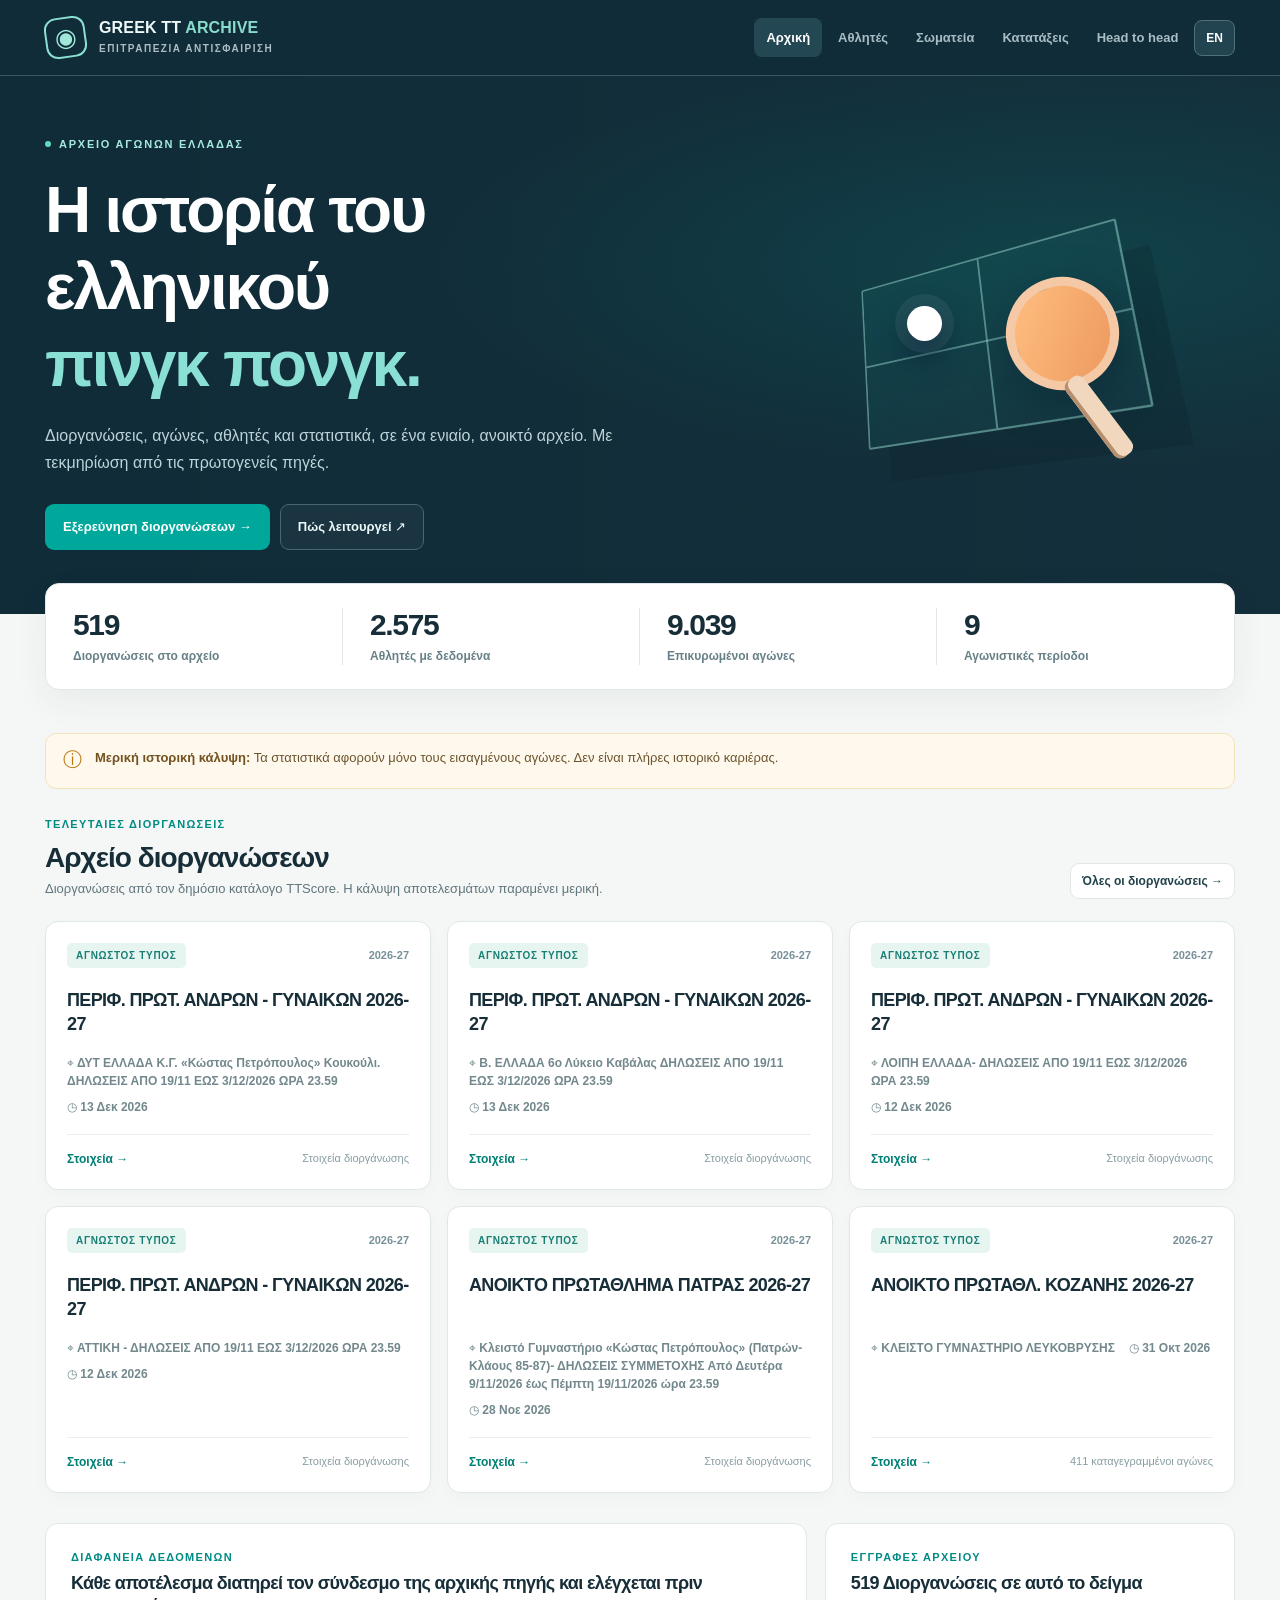
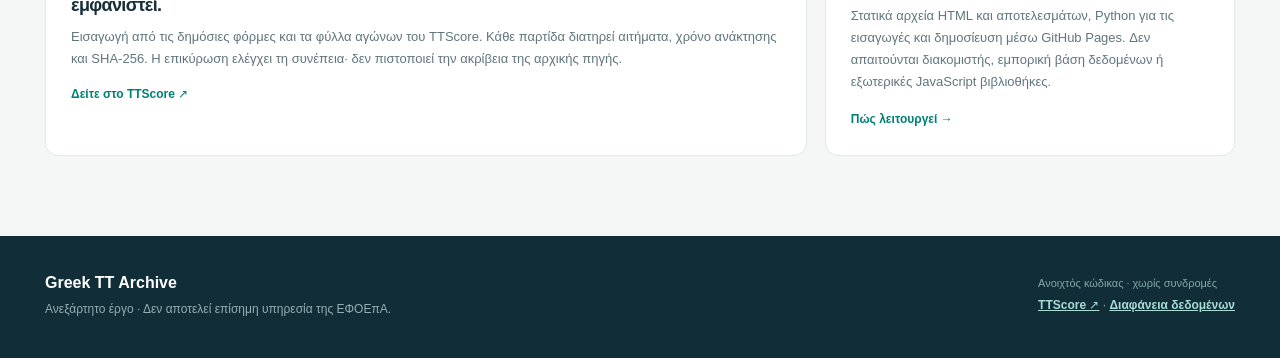
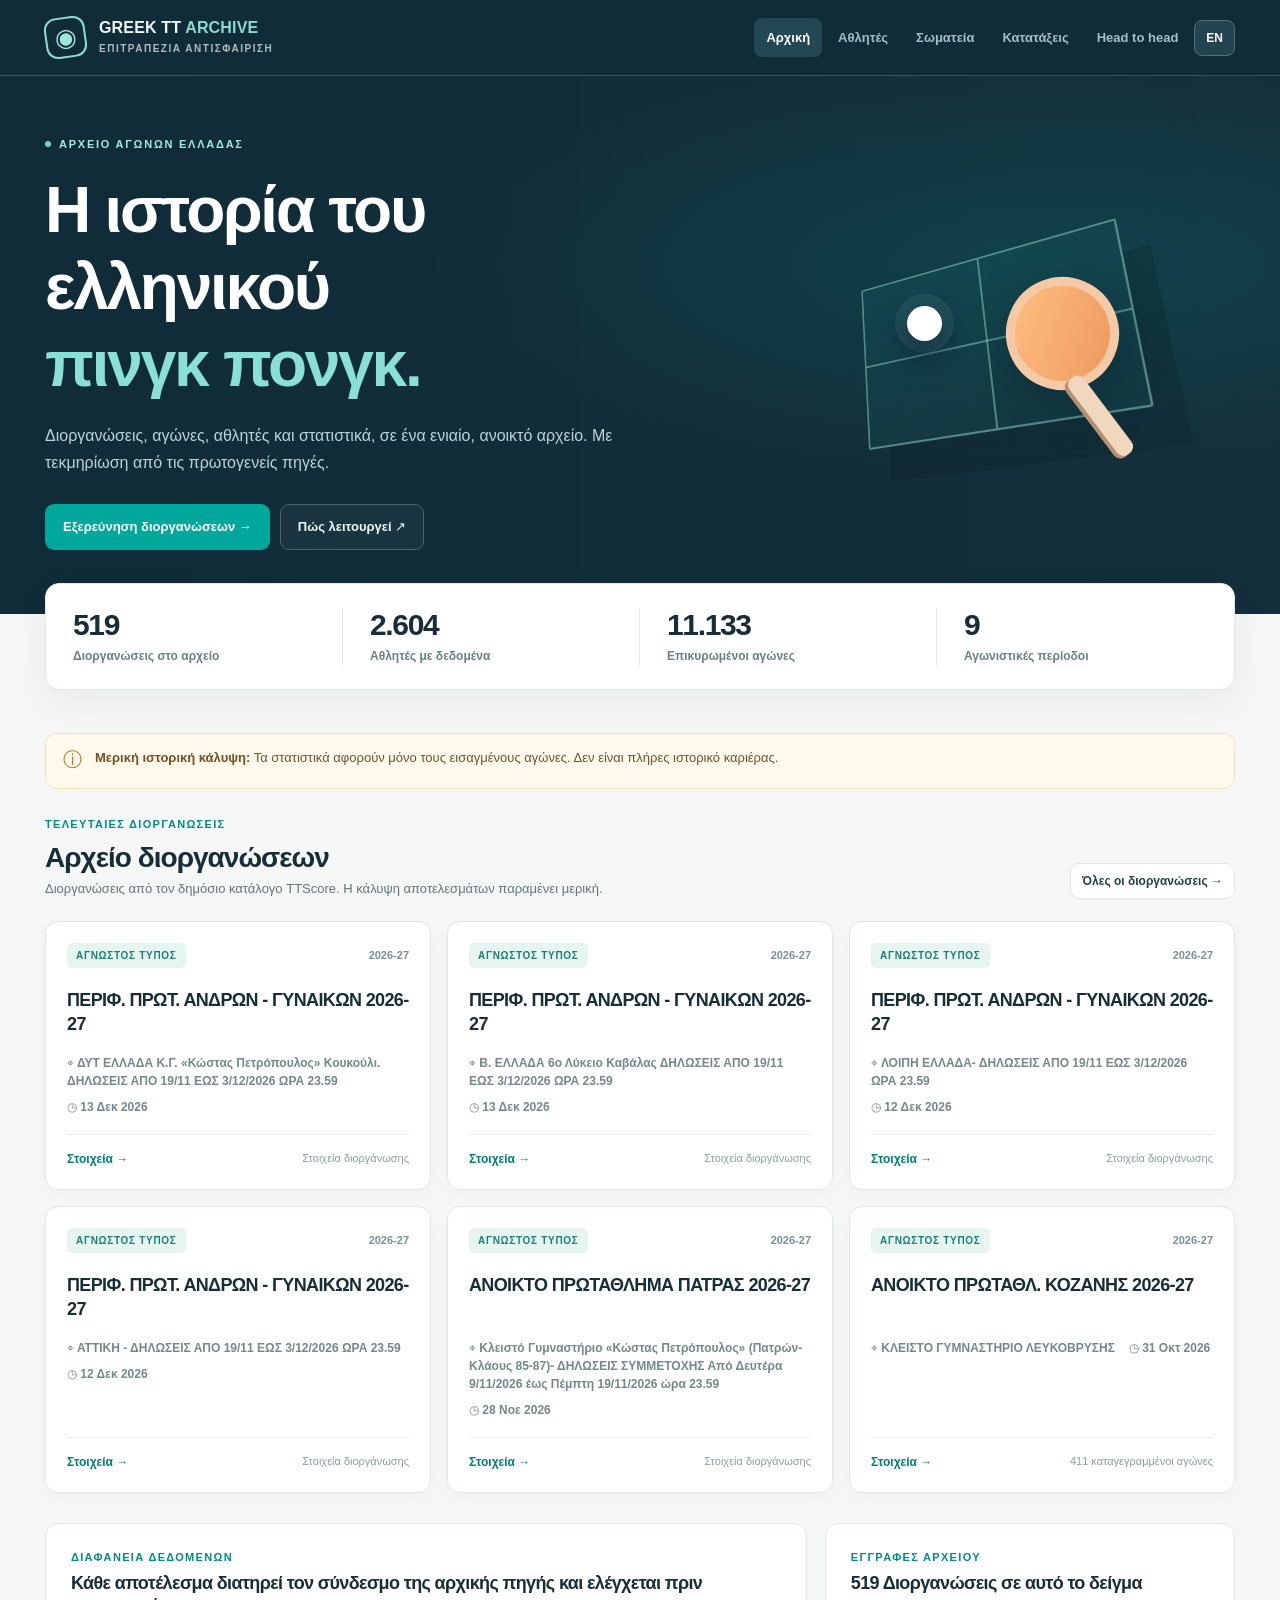
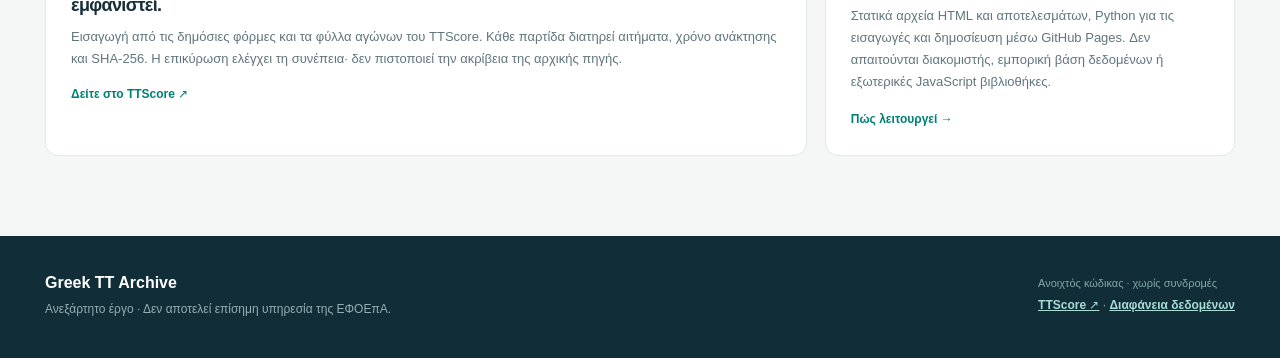
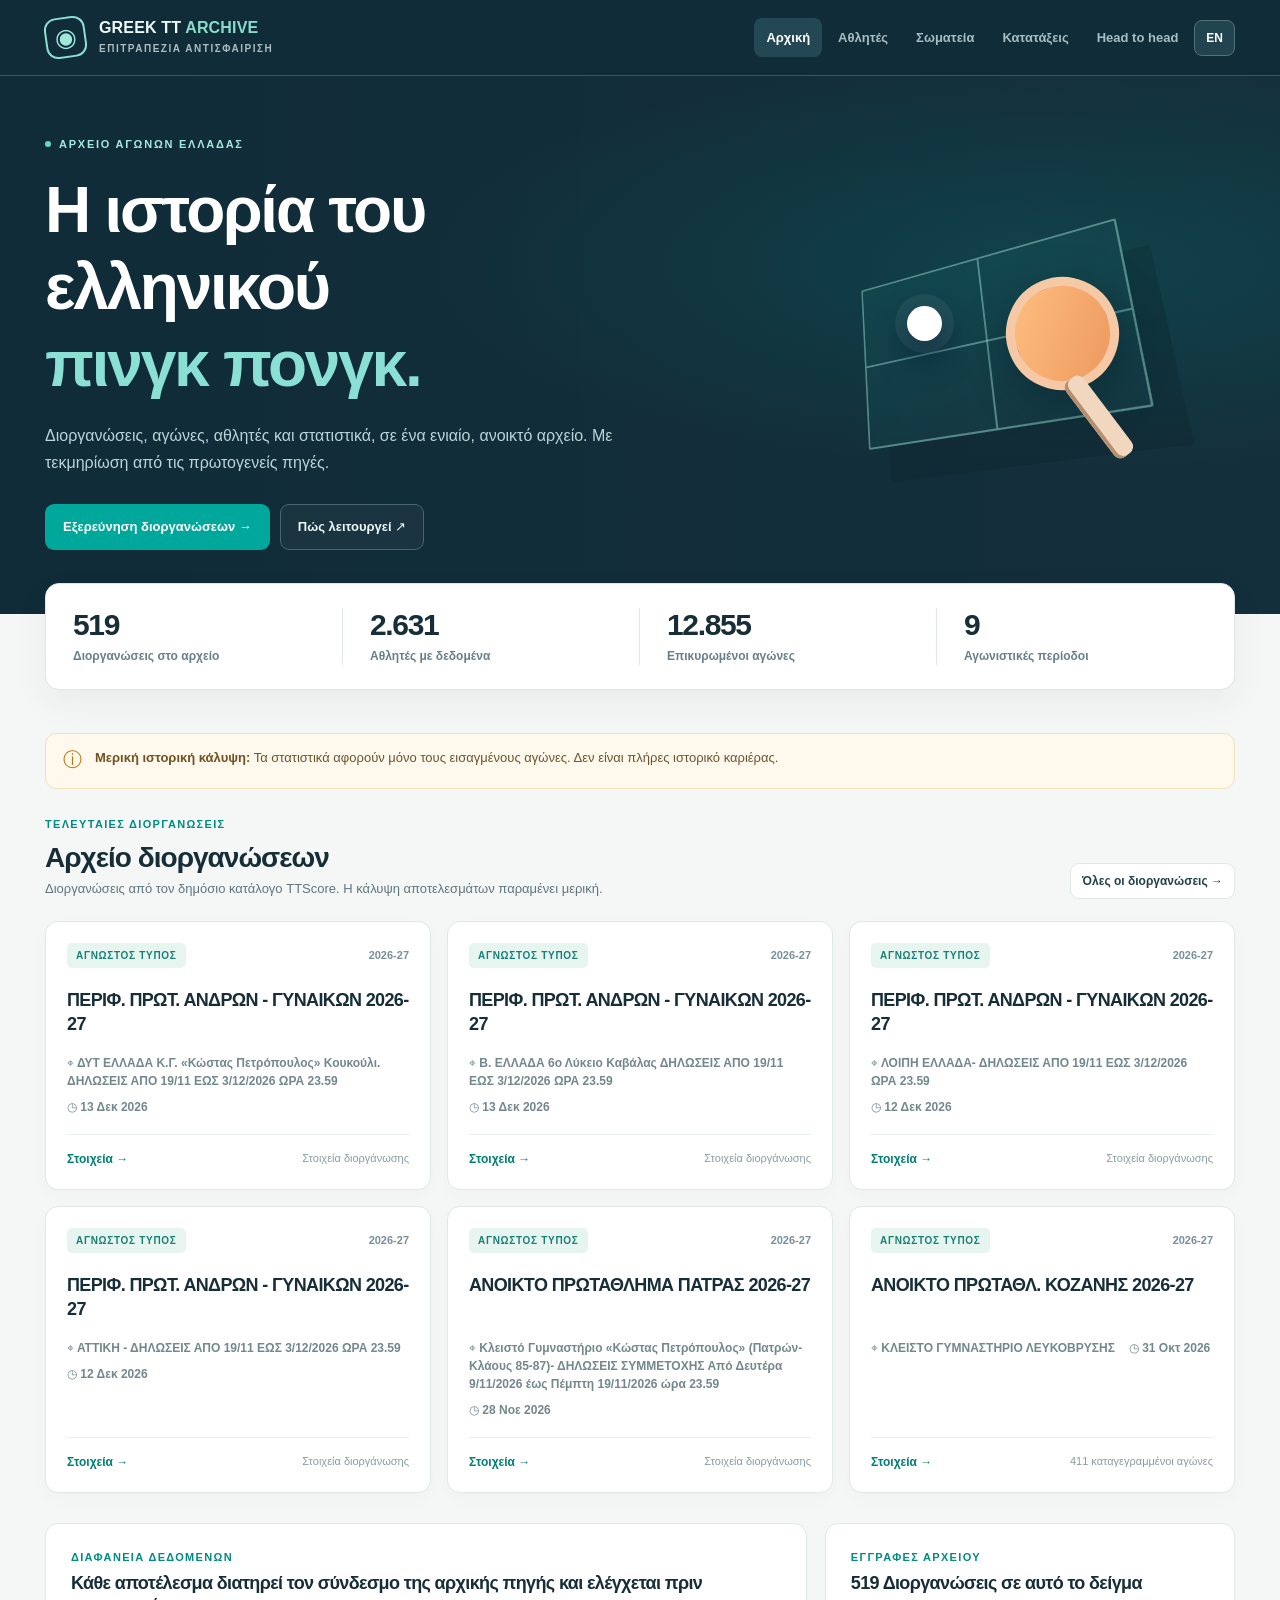
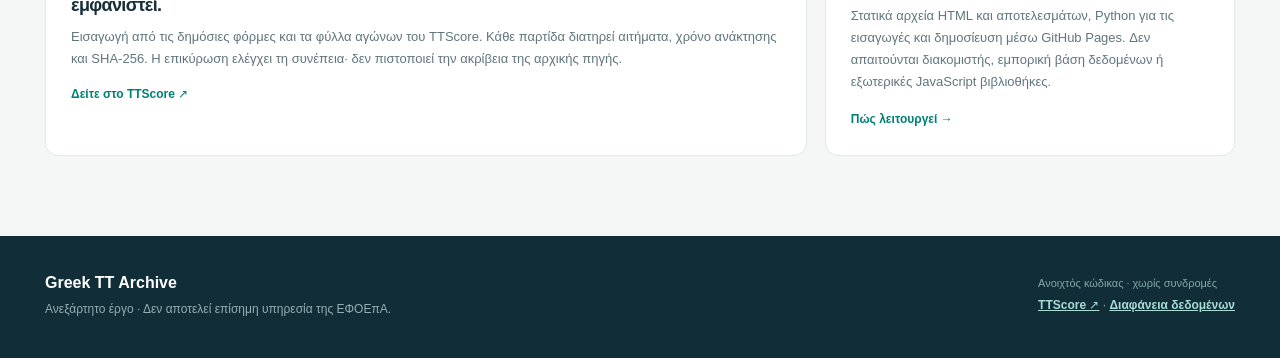
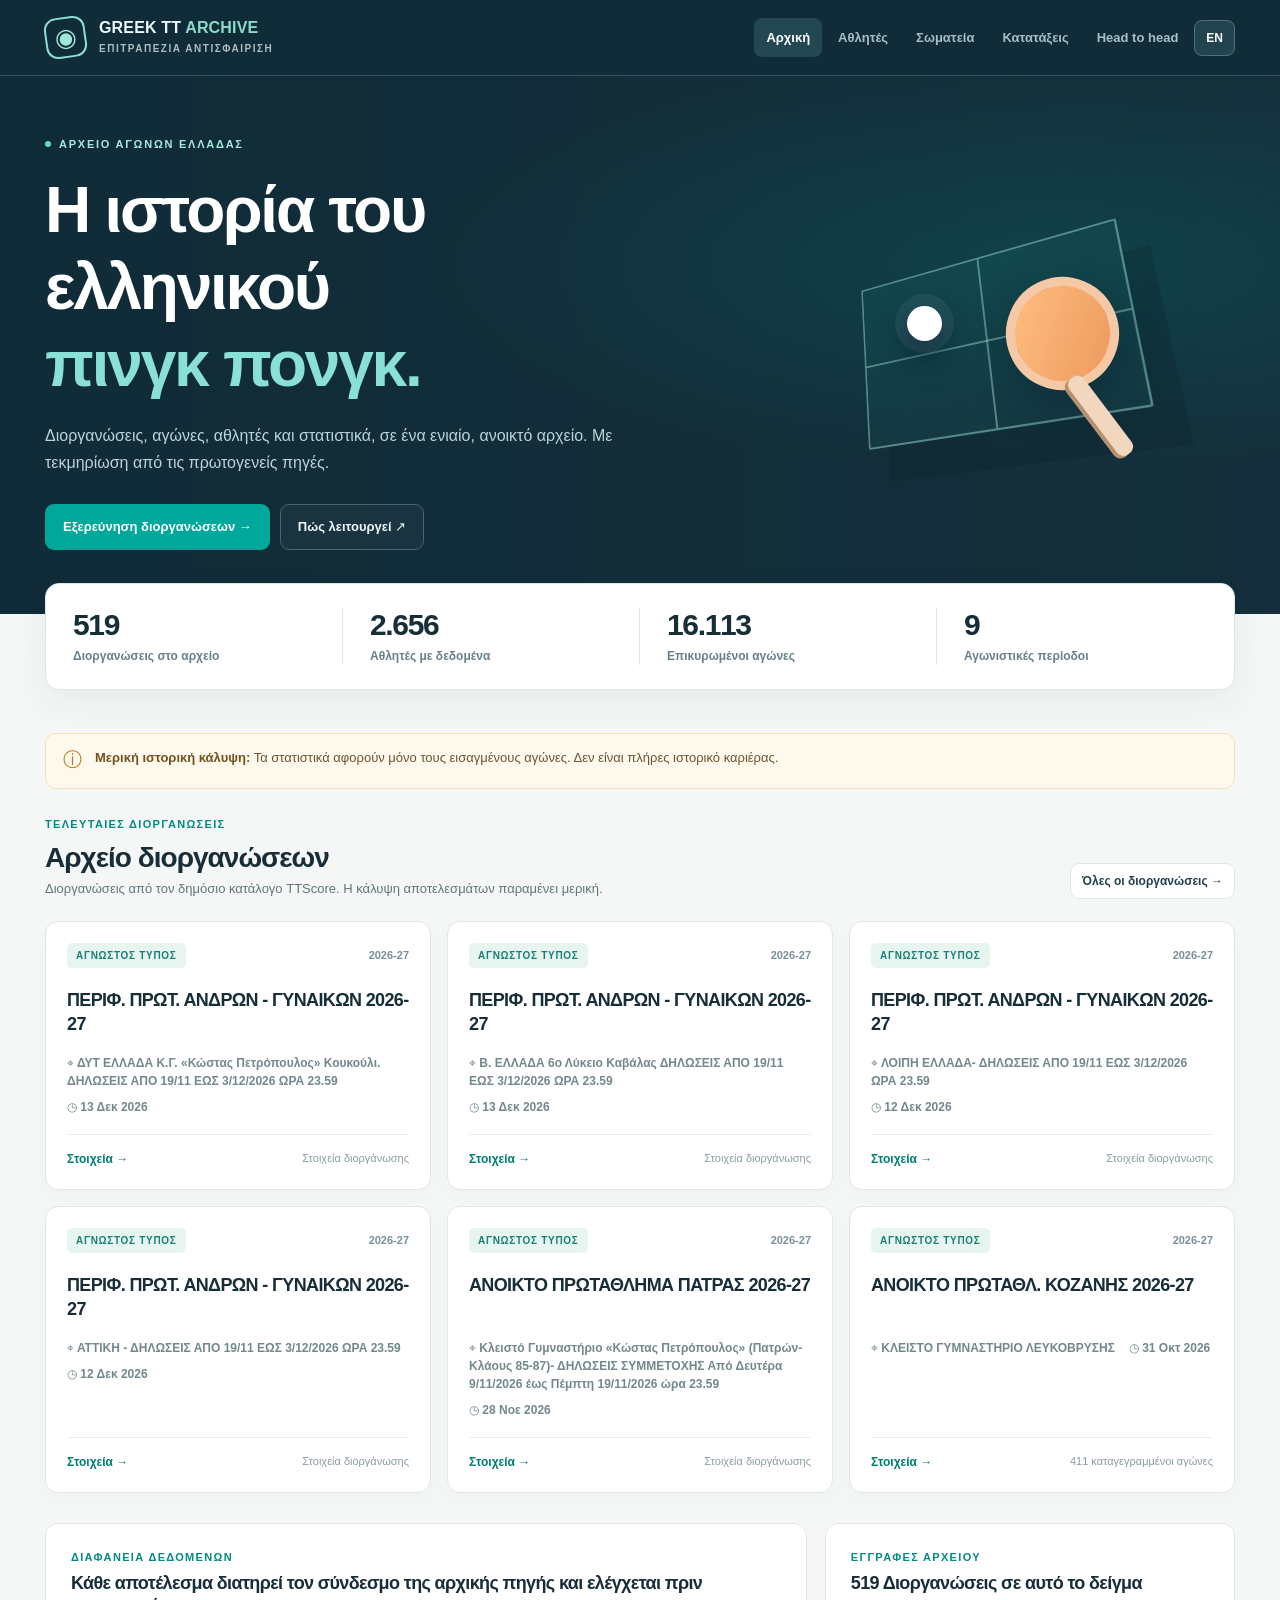
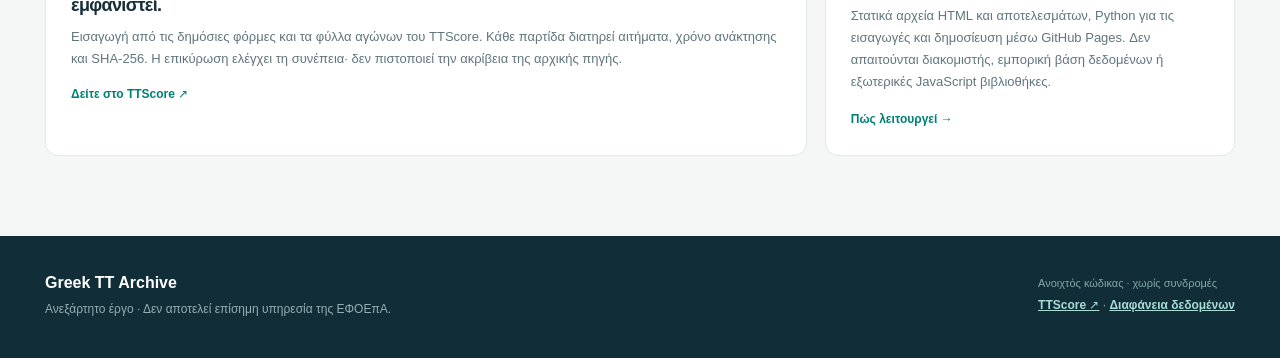
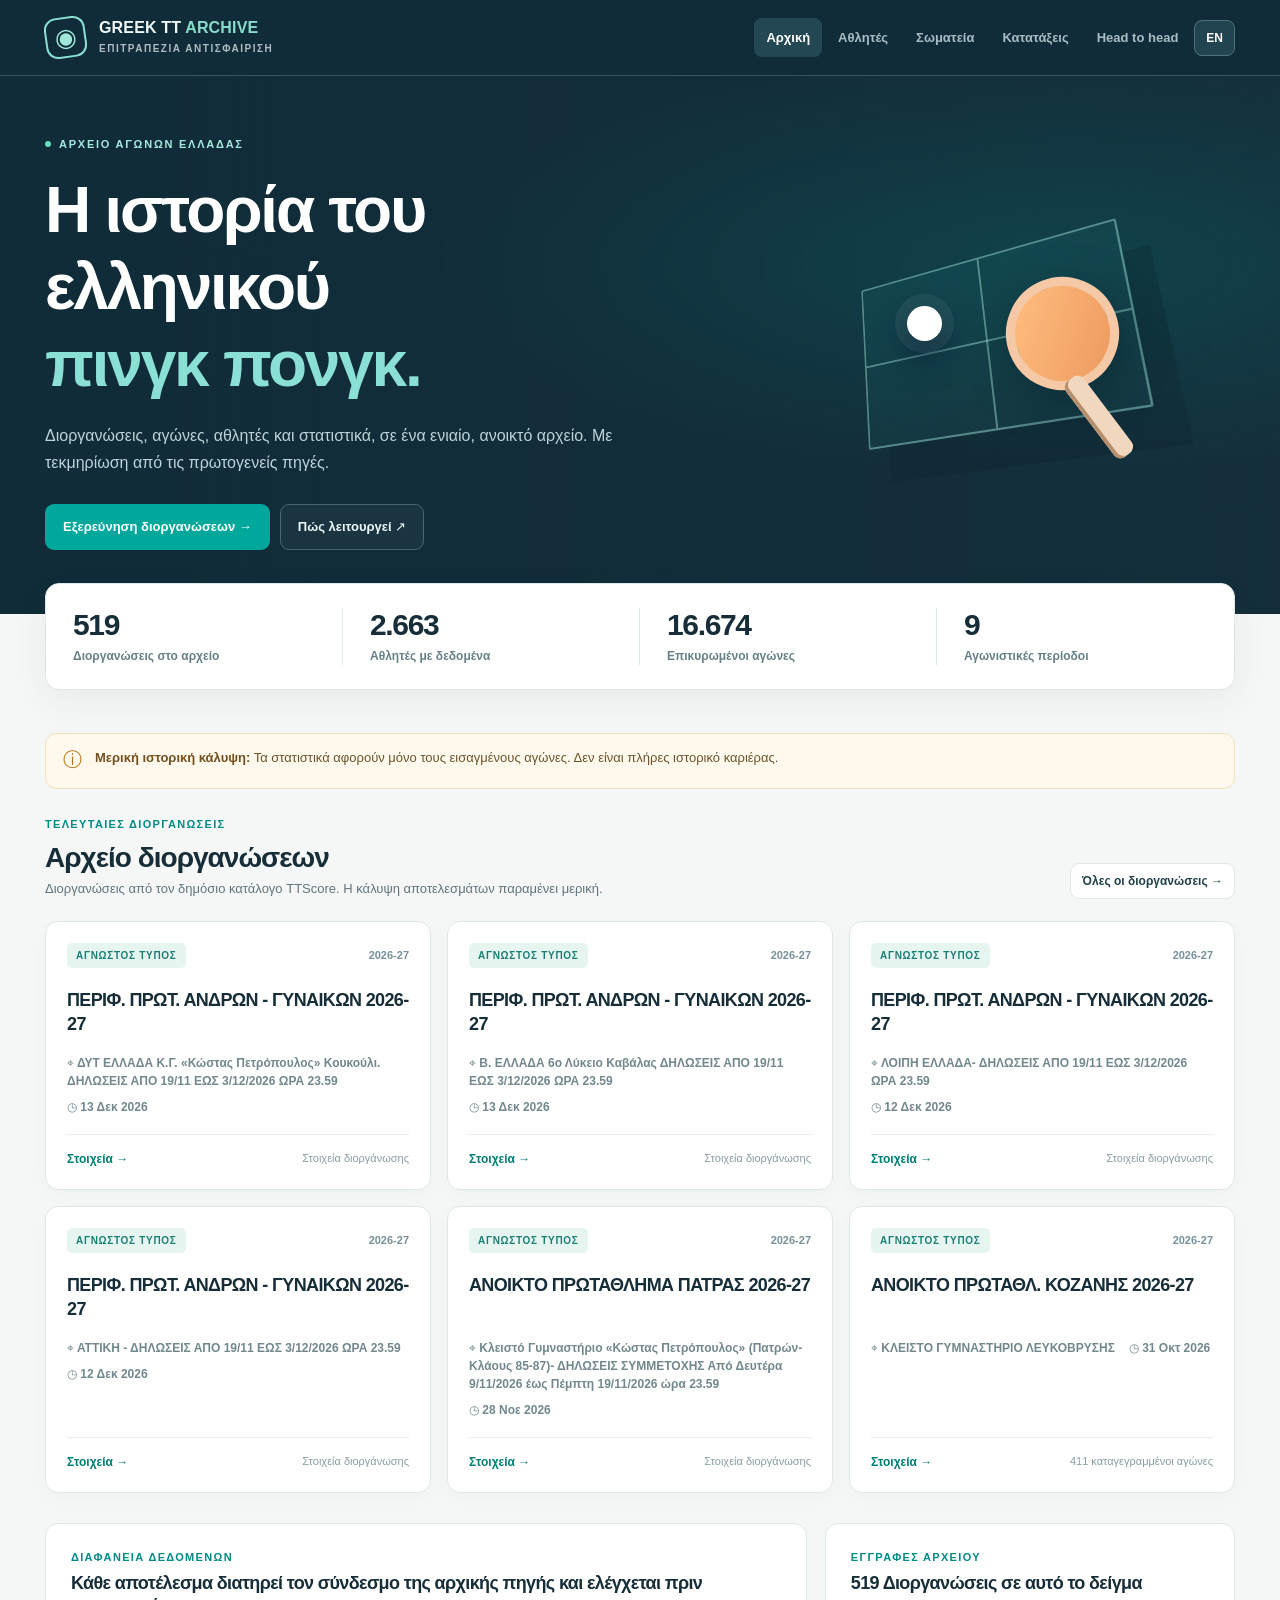
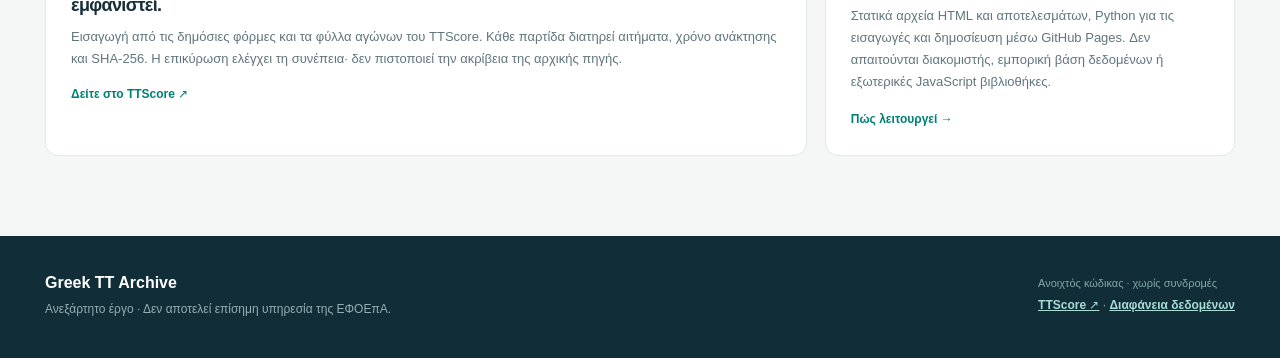
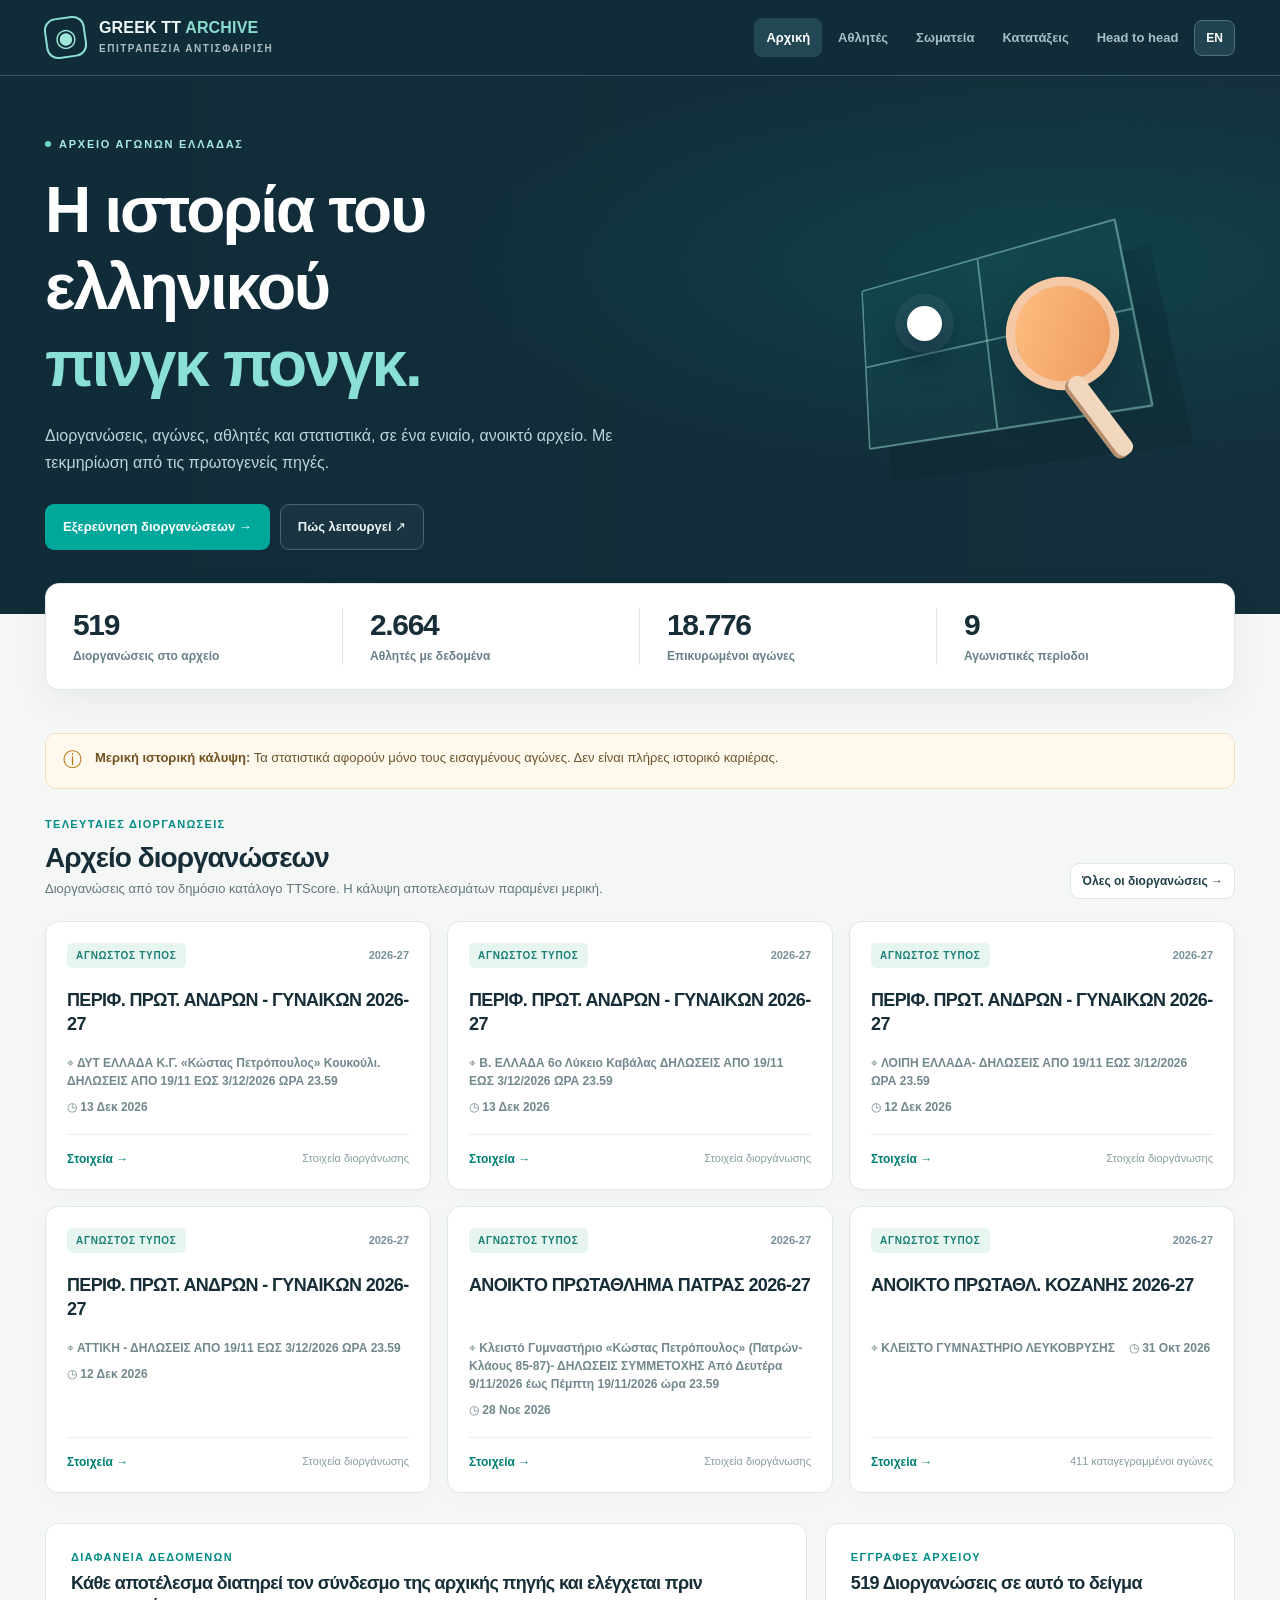
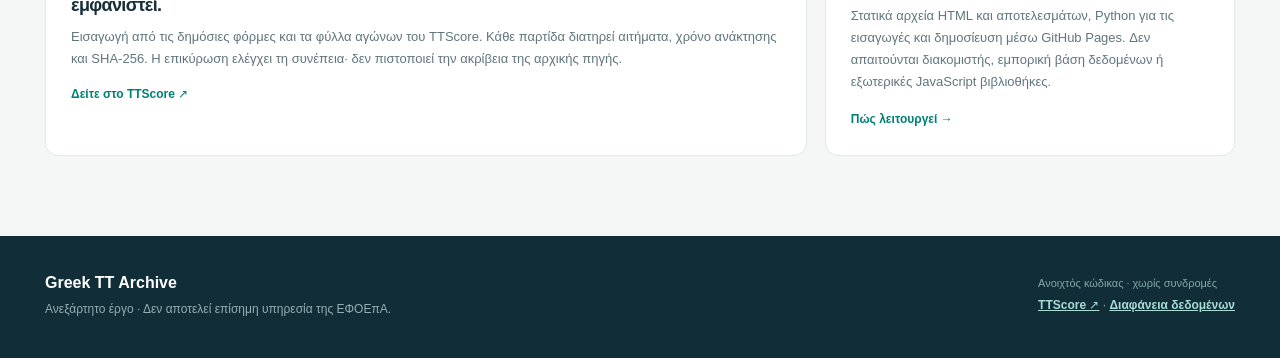
